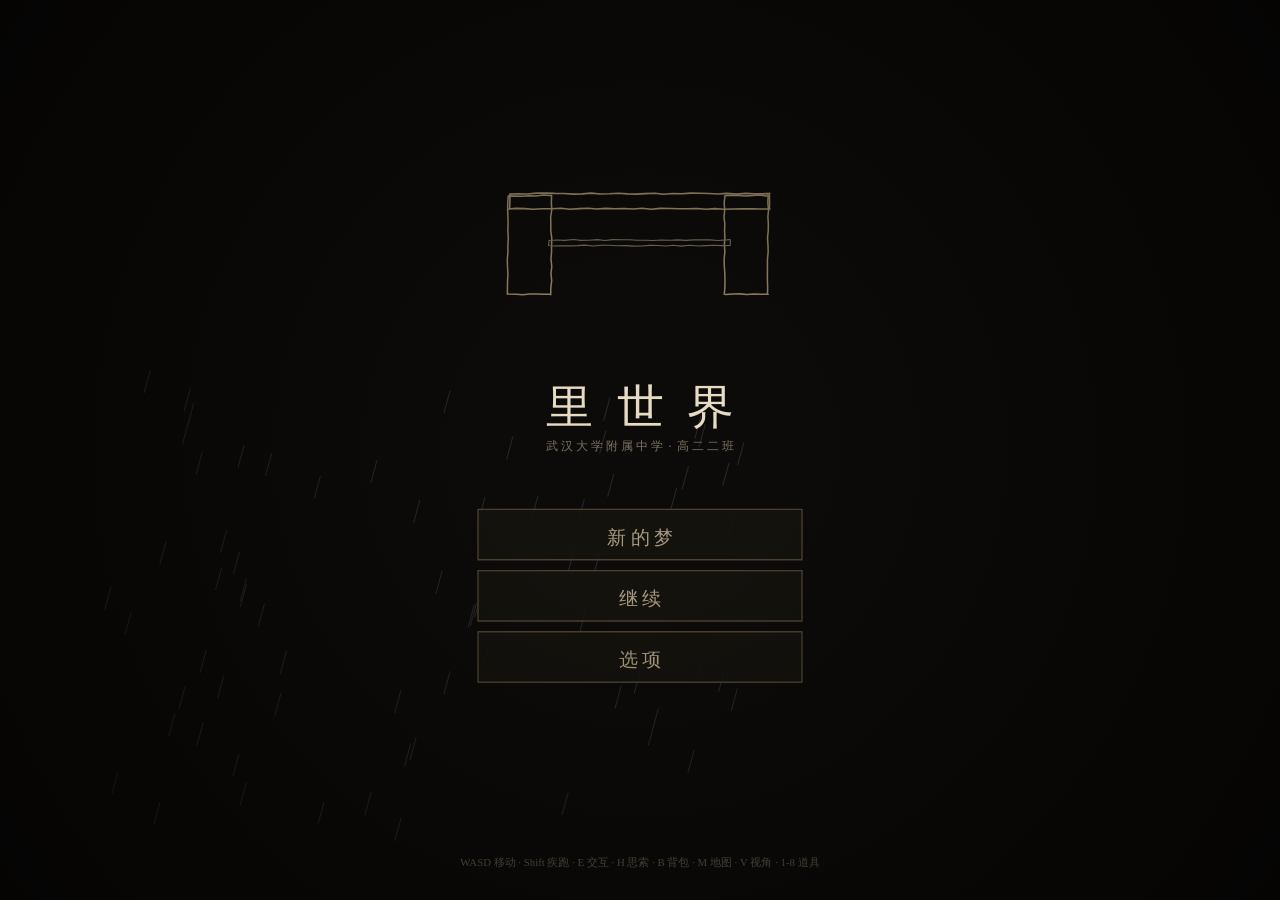
==== index.html @ c1b697ab "Rename 武大附中_里世界_V1.html to index.html" ====
<!DOCTYPE html>
<html lang="zh-CN">
<head>
<meta charset="UTF-8">
<meta name="viewport" content="width=device-width,initial-scale=1,maximum-scale=1,user-scalable=no,viewport-fit=cover">
<title>武大附中 · 里世界</title>
<style>
  *{box-sizing:border-box;margin:0;padding:0}
  html,body{width:100%;height:100%;overflow:hidden;background:#0d0b09;
    font-family:"Kaiti SC","STKaiti","KaiTi","Microsoft YaHei",system-ui,sans-serif;
    -webkit-user-select:none;user-select:none;-webkit-tap-highlight-color:transparent;
    touch-action:none;overscroll-behavior:none;
    --sat:env(safe-area-inset-top,0px);--sab:env(safe-area-inset-bottom,0px);
    --sal:env(safe-area-inset-left,0px);--sar:env(safe-area-inset-right,0px)}
  #wrap{position:fixed;inset:0}
  #cv{display:block;width:100%;height:100%;touch-action:none}
  #hud{position:fixed;inset:0;pointer-events:none;font-size:13px;letter-spacing:.5px;opacity:0;transition:opacity .6s;
    padding:var(--sat) var(--sar) var(--sab) var(--sal)}
  #hud.on{opacity:1}
  #top{position:absolute;top:0;left:0;right:0;padding:calc(8px + var(--sat)) calc(14px + var(--sar)) 8px calc(14px + var(--sal));display:flex;align-items:center;gap:12px}
  #sanbox{flex:0 0 132px;height:9px;border:1.5px solid #4a4038;border-radius:5px;position:relative;background:#1a1712;overflow:hidden}
  #sanbar{position:absolute;inset:0;width:100%;background:#b4483c;transform-origin:left center;transition:transform .25s linear}
  #clock{font-size:19px;color:#e8ddc8;text-shadow:0 1px 2px #000;font-variant-numeric:tabular-nums;letter-spacing:1px}
  #sched{margin-left:auto;color:#a1937f;font-size:12.5px;transition:color .3s}
  #sched.warn{color:#e0705a}
  #locname{position:absolute;top:44px;left:14px;color:#8e8272;font-size:12px}
  .btn{pointer-events:auto;cursor:pointer;background:#1c1815;color:#e8ddc8;
    border:1.5px solid #524639;border-radius:3px;padding:9px 16px;font-family:inherit;font-size:14px;
    letter-spacing:1px;transition:background .12s}
  .btn:hover{background:#2a241d}
  #bagbtn{position:absolute;left:calc(14px + var(--sal));bottom:calc(14px + var(--sab))}
  #actbtn{position:absolute;right:calc(14px + var(--sar));bottom:calc(96px + var(--sab));display:none;
    width:76px;height:76px;border-radius:50%;font-size:15px;letter-spacing:2px;padding:0}
  body.touch #actbtn{display:block}
  body.touch .btn{padding:12px 18px;font-size:15px}
  body.touch #bagbtn{bottom:calc(14px + var(--sab))}
  @media (max-width:820px){
    #devp{width:100%;border-right:none}
    #title .btn{width:74vw;max-width:320px}
    #sub{font-size:15px;bottom:calc(118px + var(--sab));max-width:88vw}
    #dlg{max-width:80vw}
    #dlgb{font-size:14px}
    #choices{right:calc(14px + var(--sar));bottom:calc(126px + var(--sab))}
    #choices .btn{min-width:130px}
  }
  #choices{position:absolute;right:calc(14px + var(--sar));bottom:calc(14px + var(--sab));display:flex;flex-direction:column;gap:7px;align-items:flex-end}
  #choices .btn{min-width:150px;text-align:left}
  #choices .btn .k{color:#8e8272;margin-right:7px;font-size:12px}
  #prompt{position:absolute;left:50%;bottom:66px;transform:translateX(-50%);
    color:#f0e4c8;background:rgba(20,17,13,.82);border:1.5px solid #524639;border-radius:3px;
    padding:6px 14px;font-size:13.5px;display:none}
  #inv{position:fixed;inset:0;background:rgba(8,7,5,.9);display:flex;align-items:center;justify-content:center;
    pointer-events:none;opacity:0;transition:opacity .24s ease}
  #inv.open{opacity:1;pointer-events:auto}
  #invbox{background:#171410;border:2px solid #524639;border-radius:4px;padding:18px 20px;max-width:540px;width:90%}
  #invbox h2{font-size:16px;color:#c9b489;font-weight:400;letter-spacing:3px;margin-bottom:14px}
  #grid{display:grid;grid-template-columns:repeat(4,1fr);gap:9px}
  .slot{height:78px;border:1.5px dashed #3d352c;border-radius:3px;display:flex;flex-direction:column;
    align-items:center;justify-content:center;gap:3px;color:#6d6355;font-size:11.5px;text-align:center;padding:4px;line-height:1.2}
  .slot.has{border-style:solid;border-color:#8a7a52;color:#e0d3b4;background:#221d16}
  .slot svg{width:32px;height:32px;fill:none;stroke:currentColor;stroke-width:1.7;stroke-linecap:round;stroke-linejoin:round}
  .slot.has svg{color:#d8c48e}
  #invbox .foot{margin-top:14px;color:#6d6355;font-size:12px;text-align:right}
  #toast{position:absolute;left:50%;top:84px;transform:translateX(-50%) translateY(-6px);color:#e8ddc8;
    background:rgba(20,17,13,.85);border-left:3px solid #8a7a52;padding:7px 14px;font-size:13.5px;
    opacity:0;transition:opacity .32s,transform .32s;max-width:70%;text-align:center}
  #toast.show{opacity:1;transform:translateX(-50%) translateY(0)}
  #vign{position:absolute;inset:0;pointer-events:none;opacity:0;transition:opacity .5s;
    background:radial-gradient(ellipse at center,rgba(0,0,0,0) 42%,rgba(90,10,10,.6) 100%)}
  #title{position:fixed;inset:0;display:flex;flex-direction:column;align-items:center;justify-content:center;
  'b':'bed','t':'table','k':'counter','f':'cabinet','l':'lab','w':'basin','v':'rack' };
  #title{position:fixed;inset:0;display:flex;flex-direction:column;align-items:center;justify-content:center;
    gap:9px;opacity:0;pointer-events:none;transition:opacity .7s ease}
  #title{display:none !important;visibility:hidden !important}
  #title.on{opacity:1;pointer-events:auto}
  #title .btn{width:260px;text-align:center;padding:13px 0;font-size:17px;letter-spacing:7px;
    background:none;border:none;color:#9d9179;transition:color .2s ease,letter-spacing .25s ease}
  #title .btn:hover{background:none;border:none;color:#f6ead0;letter-spacing:11px;text-shadow:0 0 18px rgba(220,200,150,.35)}
  #title .thint{position:absolute;bottom:26px;font-size:12px;color:#5f5748;letter-spacing:2px}
  #title .ver{position:absolute;top:18px;left:22px;font-size:11px;color:#4a443a;letter-spacing:2px}
  #pro{position:fixed;inset:0;display:flex;align-items:center;justify-content:center;
    opacity:0;pointer-events:none;transition:opacity .8s ease}
  #pro.on{opacity:1;pointer-events:auto}
  #protext{max-width:680px;padding:0 44px;font-size:22px;line-height:2.15;color:#ded4bc;
    letter-spacing:2px;text-align:center;text-shadow:0 2px 10px #000}
  #prohint{position:absolute;bottom:40px;font-size:12px;color:#6a6252;letter-spacing:3px}
  /* ---------- 开发者模式 ---------- */
  #devp{position:fixed;left:0;top:0;bottom:0;width:392px;background:rgba(10,9,7,.96);
    border-right:1.5px solid #524639;padding:12px 14px 40px;overflow-y:auto;z-index:50;
    transform:translateX(-100%);transition:transform .22s ease;font-size:12px;color:#c8bda4;pointer-events:auto}
  #devp.on{transform:translateX(0)}
  #devp h3{font-size:12px;font-weight:400;color:#8fd8cf;letter-spacing:2px;margin:14px 0 7px;
    border-left:2px solid #3fd0c9;padding-left:7px}
  #devp h3:first-child{margin-top:2px}
  #devp .grid2{display:grid;grid-template-columns:1fr 1fr;gap:5px}
  #devp button{font-family:inherit;font-size:11.5px;color:#d6cbb2;background:#1a1712;border:1px solid #3d352c;
    border-radius:2px;padding:6px 8px;cursor:pointer;text-align:left;white-space:nowrap;overflow:hidden;text-overflow:ellipsis}
  #devp button:hover{background:#2a241d;border-color:#8a7a52}
  #devp button.hot{border-color:#e0705a;color:#f0c4b8}
  #devp .row{display:flex;align-items:center;gap:8px;margin:5px 0}
  #devp .row label{flex:0 0 52px;color:#8c8272}
  #devp input[type=range]{flex:1;accent-color:#3fd0c9}
  #devp .val{flex:0 0 46px;text-align:right;color:#e0d3b4;font-variant-numeric:tabular-nums}
  #devtag{position:fixed;left:calc(8px + var(--sal));top:calc(8px + var(--sat));z-index:60;font-size:11px;color:#5d5449;pointer-events:none}
  #devtag.on{color:#e0705a}
  #devpv{position:fixed;left:50%;bottom:16px;transform:translateX(-50%);z-index:55;pointer-events:none;
    font-size:15px;color:#f0e4c8;background:rgba(20,17,13,.86);border:1.5px solid #8a7a52;border-radius:3px;
    padding:7px 18px;letter-spacing:2px;opacity:0;transition:opacity .2s}
  #devpv.on{opacity:1}
  #end{display:none !important;position:fixed;inset:0;background:#000;display:flex;flex-direction:column;align-items:center;
    justify-content:center;gap:26px;opacity:0;pointer-events:none;transition:opacity 1.6s ease;z-index:46;padding:0 24px}
  #end.on{opacity:1;pointer-events:auto}
  #end h1{font-size:32px;font-weight:400;letter-spacing:12px;color:#e8dcc0;text-indent:12px;
    font-family:"Kaiti SC","STKaiti","KaiTi",serif}
  #end ul{list-style:none;text-align:center;color:#9d9179;font-size:15px;line-height:2.2;letter-spacing:2px;
    font-family:"Kaiti SC",serif}
  #end .btn{width:220px;text-align:center;padding:12px 0;margin-top:10px}
  #pause{position:fixed;inset:0;background:rgba(4,4,3,.94);display:flex;flex-direction:column;
    align-items:center;justify-content:center;gap:10px;opacity:0;pointer-events:none;
    transition:opacity .22s ease;z-index:48;padding:20px}
  #pause.on{opacity:1;pointer-events:auto}
  #pause .ph{font-size:13px;color:#6a6252;letter-spacing:6px;margin-bottom:18px}
  #pause .btn{width:250px;text-align:center;padding:12px 0;font-size:15px;letter-spacing:4px}
  #pset{display:none;flex-direction:column;gap:12px;margin-top:12px;width:300px}
  #pset.on{display:flex}
  #pset .row{display:flex;align-items:center;gap:10px;font-size:13px;color:#a99b80}
  #pset .row label{flex:0 0 84px}
  #pset input[type=range]{flex:1;accent-color:#3fd0c9}
  #pset input[type=checkbox]{width:16px;height:16px;accent-color:#3fd0c9}
  #pset .row span{flex:0 0 40px;text-align:right;color:#ded2b6;font-variant-numeric:tabular-nums}
  #pmsg{font-size:12px;color:#8fbf8f;height:16px;letter-spacing:2px}
  #dead{position:fixed;inset:0;background:#000;z-index:70;display:flex;flex-direction:column;align-items:center;
    justify-content:center;gap:38px;opacity:0;pointer-events:none;transition:opacity 1.2s ease}
  #dead.on{opacity:1;pointer-events:auto}
  #dead .t{font-size:34px;letter-spacing:10px;color:#ded6c4;font-family:"Kaiti SC","STKaiti","KaiTi",serif;
    text-indent:10px}
  #dead .btn{width:200px;text-align:center;padding:12px 0;font-size:15px;letter-spacing:4px;
  opacity:0;transition:opacity .8s ease .9s}
#dead.on .btn{opacity:1}
#dead .cause{margin-top:18px;font-size:15px;letter-spacing:2px;color:#8d8574;
  max-width:62vw;text-align:center;line-height:1.7;opacity:0;transition:opacity 1s ease .5s}
#dead.on .cause{opacity:1}
#dead .t{opacity:0;transition:opacity 1.1s ease .15s}
#dead.on .t{opacity:1}
  /* ---------- 主角对话框 ---------- */
  #proskip{position:absolute;right:26px;bottom:26px;z-index:5;background:none;border:1px solid #4a4132;
  border-radius:3px;color:#8d8574;font-family:inherit;font-size:13px;letter-spacing:3px;
  padding:9px 20px;cursor:pointer;pointer-events:auto;transition:color .2s,border-color .2s}
#proskip:hover{color:#f0e4c8;border-color:#8d8574}
#fade{position:fixed;inset:0;background:#000;opacity:0;pointer-events:none;z-index:80;transition:opacity .7s ease}
#fade.on{opacity:1;pointer-events:auto}
#dlg{position:fixed;left:0;top:0;z-index:40;pointer-events:none;opacity:0;transition:opacity .16s;
    max-width:min(46vw,520px)}
  #dlg.on{opacity:1}
  #dlgb{position:relative;background:rgba(236,230,214,.96);color:#241f18;border:2px solid #3a332a;
    border-radius:4px;padding:10px 14px;font-size:14.5px;line-height:1.62;letter-spacing:.6px;
    box-shadow:1.5px 2px 0 rgba(0,0,0,.45);font-family:"Kaiti SC","STKaiti","KaiTi",serif}
  #dlgb:after{content:'';position:absolute;left:26px;top:-11px;width:0;height:0;
    border:9px solid transparent;border-bottom-color:#3a332a}
  #dlgb:before{content:'';position:absolute;left:27.5px;top:-7.5px;width:0;height:0;
    border:7.5px solid transparent;border-bottom-color:rgba(236,230,214,.96);z-index:1}
  #dlg.who{color:#8a2b22}
  #dlgc{position:fixed;left:50%;transform:translateX(-50%);bottom:calc(168px + var(--sab));z-index:41;
    display:flex;flex-direction:column;gap:6px;align-items:stretch;pointer-events:auto;
    opacity:0;transition:opacity .18s}
  #dlgc:not(:empty){opacity:1}
  #dlgc button{min-width:280px}
  #dlgc button{font-family:"Kaiti SC",serif;font-size:15px;text-align:center;cursor:pointer;letter-spacing:1px;
    background:rgba(14,12,10,.86);color:#ded2b6;border:1px solid rgba(140,126,96,.55);border-radius:2px;padding:9px 16px;
    text-shadow:0 1px 6px #000;transition:color .15s,border-color .15s,background .15s}
  #dlgc button:hover{color:#fff3d6;border-color:#c9b489;background:rgba(40,34,26,.92)}
  #dlgc button:hover{background:rgba(58,48,36,.96);border-color:#c9b489}
  #dlgc button i{color:#8e8272;font-style:normal;margin-right:7px;font-size:12px}
  /* ---------- 底部内心字幕 ---------- */
  #sub{position:fixed;left:50%;bottom:104px;transform:translateX(-50%) translateY(7px);z-index:39;
    pointer-events:none;opacity:0;transition:opacity .5s ease,transform .5s ease;max-width:74vw;
    text-align:center;font-size:16.5px;line-height:1.7;letter-spacing:1.2px;color:#e2d8c0;
    text-shadow:0 2px 8px #000,0 0 22px rgba(0,0,0,.95);font-family:"Kaiti SC","STKaiti","KaiTi",serif}
  #sub.on{opacity:1;transform:translateX(-50%) translateY(0)}
  #sub .em{color:#e0705a}
</style>
</head>
<body>
<div id="wrap"><canvas id="cv"></canvas></div>

<div id="hud">
  <div id="vign"></div>
  <div id="top">
    <div id="sanbox"><div id="sanbar"></div></div>
    <div id="clock">7:20</div>
    <div id="sched">早读 · 教室</div>
  </div>
  <div id="locname">武大附中</div>
  <div id="toast"></div>
  <div id="dev">v1.0</div>
  <button class="btn" id="bagbtn">背包</button>
  <div id="prompt"></div>
  <div id="choices"></div>
</div>

<!-- 手机端互动 / 疾跑按钮：body.touch 时才显示，用绝对定位钉在右下 -->
<div id="actbtn">互 动</div>

<div id="inv"><div id="invbox">
  <h2>背 包</h2>
  <div id="grid"></div>
  <div class="foot" id="bagfoot">按 1–8 或点格子使用 · B / Esc 关闭</div>
</div></div>

<div id="title">
  <div class="ver">正式版 v1.0</div>
  <button class="btn" id="btnNew">新 的 梦</button>
  <button class="btn" id="btnLoad">继 续</button>
  <button class="btn" id="btnSet">选 项</button>
  <div class="thint">W A S D 移动 · Shift 疾跑 · E 交互 · B 背包</div>
</div>

<div id="pro"><div id="protext"></div><div id="prohint">点击 / 空格 继续</div><button id="proskip">跳 过</button></div>

<div id="devp"></div>
<div id="devtag"></div>
<div id="devpv"></div>
<div id="dlg"><div id="dlgb"></div><div id="dlgc"></div></div>
<div id="sub"></div>
<div id="fade"></div>
<div id="dead"><div class="t">你死了。</div><div class="cause" id="deadcause"></div><button class="btn" id="deadbtn">返回主菜单</button></div>
<div id="end"><h1 id="endt"></h1><ul id="endl"></ul><button class="btn" id="endbtn">返回主菜单</button></div>
<div id="pause">
  <div class="ph">暂 停</div>
  <button class="btn" id="pbResume">继 续 游 戏</button>
  <button class="btn" id="pbSave">保 存 进 度</button>
  <button class="btn" id="pbLoad">读 取 进 度</button>
  <button class="btn" id="pbSet">设 置</button>
  <button class="btn" id="pbMenu">返 回 主 菜 单</button>
  <div id="pset">
    <div class="row"><label>主音量</label><input type="range" id="stVol" min="0" max="100" value="50"><span id="stVolv">50</span></div>
    <div class="row"><label>屏幕震动</label><input type="checkbox" id="stShake" checked></div>
    <div class="row"><label>线条沸腾</label><input type="checkbox" id="stBoil" checked></div>
    <div class="row"><label>画质</label><input type="range" id="stQ" min="0" max="2" value="2"><span id="stQv">高</span></div>
    <div class="row"><label>字幕停留</label><input type="range" id="stSub" min="1" max="8" value="4"><span id="stSubv">4s</span></div>
  </div>
  <div id="pmsg"></div>
</div>

<script>
(function(){
"use strict";

/* ============================ 常量 ============================ */
var STEP=1/60, DTMAX=1/15, TAU=Math.PI*2, DEG=Math.PI/180, BAG_MAX=8;
var SC=2.0;
var SPD_WALK=21, SPD_RUN=36.4, STAM_MAX=100, STAM_DRAIN=17, STAM_REGEN=11;
var FOV=90*DEG, FOV_FEATHER=6*DEG;      // 视野 ±90°，再各羽化 6°
var TCOLS=60, TROWS=26, TTILE=9;   // 走廊加宽到 9 行（81 单位），不再挤
var RATE_CLASS=80;    // 上课
var RATE_BREAK=12;    // 课间   —— 三次课间合计 ≈ 5 真实分钟
var RATE_MEAL =14;    // 午饭 / 午休 / 晚饭 —— 合计 ≈ 15 真实分钟
var RATE_NIGHT=17;    // 晚自习 / 熄灯后 —— 合计 ≈ 20 真实分钟
var RATE_FREE =37;    // 课外活动
var RATE_ASSEM=30;    // 课间操
var DIM_T='rgba(44,41,38,0.17)', DIM_B='rgba(26,26,26,0.20)';

function clamp(v,a,b){ return v<a?a:(v>b?b:v); }
function hash2(x,y,s){ var h=(x*374761393+y*668265263+s*2147483647)|0; h=(h^(h>>13))*1274126177|0; return ((h^(h>>16))>>>0)/4294967296; }
function aabb(cx,cy,r,b){ var nx=cx<b.x?b.x:(cx>b.x+b.w?b.x+b.w:cx), ny=cy<b.y?b.y:(cy>b.y+b.h?b.y+b.h:cy); var dx=cx-nx,dy=cy-ny; return dx*dx+dy*dy<r*r; }
function pointInPoly(x,y,P){ var c=false; for(var i=0,j=P.length-1;i<P.length;j=i++){ var xi=P[i][0],yi=P[i][1],xj=P[j][0],yj=P[j][1]; if(((yi>y)!==(yj>y))&&(x<(xj-xi)*(y-yi)/(yj-yi)+xi)) c=!c; } return c; }
function angLerp(a,b,t){ var d=((b-a+Math.PI)%TAU+TAU)%TAU-Math.PI; return a+d*t; }
function smooth(t){ return t*t*(3-2*t); }

/* ============================ 手绘线条 ============================ */
var VARS=4, BOIL=7, EMPTY=[];
function rectPts(x,y,w,h,step){ var p=[],i; for(i=x;i<x+w;i+=step)p.push([i,y]); p.push([x+w,y]); for(i=y;i<y+h;i+=step)p.push([x+w,i]); p.push([x+w,y+h]); for(i=x+w;i>x;i-=step)p.push([i,y+h]); p.push([x,y+h]); for(i=y+h;i>y;i-=step)p.push([x,i]); p.push([x,y]); return p; }
function ellPts(cx,cy,rx,ry,n){ n=n||30; var p=[],i,a; for(i=0;i<n;i++){a=i/n*TAU;p.push([cx+Math.cos(a)*rx,cy+Math.sin(a)*ry]);} p.push([cx+rx,cy]); return p; }
function bake(pts,amp,seed){ var out=[],k,i,n=pts.length; for(k=0;k<VARS;k++){ var a=new Float32Array(n*2); for(i=0;i<n;i++){ var t=(i===0||i===n-1)?0.3:1; a[i*2]=pts[i][0]+(hash2(i,0,seed+k*131)-0.5)*2*amp*t; a[i*2+1]=pts[i][1]+(hash2(i,1,seed+k*131)-0.5)*2*amp*t; } out.push(a); } return out; }
var boil=0;
function pathOf(ctx,v,bi){ var a=v[bi===undefined?boil:bi], n=a.length;
  ctx.beginPath(); ctx.moveTo(a[0],a[1]); for(var i=2;i<n;i+=2) ctx.lineTo(a[i],a[i+1]); }
function strokeV(ctx,v,st,bi){ pathOf(ctx,v,bi); if(st.f){ctx.fillStyle=st.f;ctx.fill();}
  if(st.c){ ctx.strokeStyle=st.c; ctx.lineWidth=st.w||1.6; if(st.dash)ctx.setLineDash(st.dash); ctx.stroke(); ctx.setLineDash(EMPTY); } }
function drawShape(ctx,sh){ strokeV(ctx,sh.v,sh.s); }

/* ============================ 音效 ============================ */
var AU={ ok:false, ctx:null, master:null, noise:null, rainSrc:null, rainGain:null, tried:false };
function auInit(){
  if (AU.ctx||AU.tried) return; AU.tried=true;
  var AC=window.AudioContext||window.webkitAudioContext; if(!AC) return;
  try{ AU.ctx=new AC(); var ctx=AU.ctx;
    var master=ctx.createGain(); if(!master||!master.gain||!master.connect) throw new Error('x');
    master.gain.value=0.5; master.connect(ctx.destination); AU.master=master;
    var n=Math.floor(ctx.sampleRate*2), buf=ctx.createBuffer(1,n,ctx.sampleRate);
    if(!buf||!buf.getChannelData) throw new Error('x');
    var d=buf.getChannelData(0); for(var i=0;i<n;i++) d[i]=Math.random()*2-1;
    AU.noise=buf;
    var s=ctx.createBufferSource(); s.buffer=buf; s.loop=true;
    var f=ctx.createBiquadFilter(); f.type='lowpass'; f.frequency.value=260; f.Q.value=0.6;
    var g=ctx.createGain(); g.gain.value=0.05;
    s.connect(f); f.connect(g); g.connect(master); s.start();
    AU.ok=true;
  }catch(e){ AU.ok=false; AU.ctx=null; }
}
function auResume(){ if(AU.ctx&&AU.ctx.state==='suspended') AU.ctx.resume(); }
function auN(dur,f0,f1,q,gain,type){ if(!AU.ok) return;
  try{ var ctx=AU.ctx,t=ctx.currentTime;
    var s=ctx.createBufferSource(); s.buffer=AU.noise; s.loop=true;
    var flt=ctx.createBiquadFilter(); flt.type=type||'bandpass';
    flt.frequency.setValueAtTime(f0,t); flt.frequency.exponentialRampToValueAtTime(Math.max(28,f1),t+dur); flt.Q.value=q||1;
    var g=ctx.createGain(); g.gain.setValueAtTime(0.0001,t); g.gain.exponentialRampToValueAtTime(gain,t+0.012); g.gain.exponentialRampToValueAtTime(0.0001,t+dur);
    s.connect(flt); flt.connect(g); g.connect(AU.master); s.start(t); s.stop(t+dur+0.05);
  }catch(e){} }
function auT(f0,f1,dur,gain,type){ if(!AU.ok) return;
  try{ var ctx=AU.ctx,t=ctx.currentTime;
    var o=ctx.createOscillator(); o.type=type||'sine';
    o.frequency.setValueAtTime(f0,t); o.frequency.exponentialRampToValueAtTime(Math.max(18,f1),t+dur);
    var g=ctx.createGain(); g.gain.setValueAtTime(0.0001,t); g.gain.exponentialRampToValueAtTime(gain,t+0.015); g.gain.exponentialRampToValueAtTime(0.0001,t+dur);
    o.connect(g); g.connect(AU.master); o.start(t); o.stop(t+dur+0.05);
  }catch(e){} }
var SFX={
  step:function(ind){ if(ind) auN(0.055,1500,520,1.7,0.055); else auN(0.07,520,170,1.2,0.075); },
  door:function(){ auN(0.34,900,130,0.9,0.10); auT(95,58,0.30,0.055); },
  stair:function(){ auN(0.06,900,300,1.5,0.07); setTimeout(function(){ auN(0.06,760,240,1.5,0.06); },110); },
  ui:function(){ auT(880,660,0.07,0.045,'square'); },
  trans:function(){ auN(0.42,180,2600,0.7,0.075,'lowpass'); },
  blink:function(){ auT(130,38,0.85,0.13); auN(0.85,320,55,0.6,0.05,'lowpass'); },
  bell:function(){ auT(524,520,1.5,0.085); auT(1048,1040,1.0,0.032); },
  heart:function(){ auT(58,38,0.17,0.10); },
  crack:function(){ auN(0.9,260,60,0.7,0.13,'lowpass'); auT(70,28,1.1,0.10); },
  slam:function(){ auN(0.22,1200,120,0.8,0.20,'lowpass'); auT(120,42,0.45,0.16); },
  sleep:function(){ auT(180,28,2.6,0.10); auN(2.6,420,60,0.5,0.05,'lowpass'); },
  rainOn:function(){ if(!AU.ok||AU.rainSrc) return;
    try{ var ctx=AU.ctx; var s=ctx.createBufferSource(); s.buffer=AU.noise; s.loop=true;
      var f=ctx.createBiquadFilter(); f.type='bandpass'; f.frequency.value=2600; f.Q.value=0.35;
      var g=ctx.createGain(); g.gain.value=0.0001; g.gain.exponentialRampToValueAtTime(0.16,ctx.currentTime+1.2);
      s.connect(f); f.connect(g); g.connect(AU.master); s.start(); AU.rainSrc=s; AU.rainGain=g; }catch(e){} },
  rainOff:function(){ if(!AU.rainSrc) return;
    try{ var g=AU.rainGain,s=AU.rainSrc,c=AU.ctx;
      g.gain.cancelScheduledValues(c.currentTime); g.gain.setValueAtTime(g.gain.value,c.currentTime);
      g.gain.exponentialRampToValueAtTime(0.0001,c.currentTime+1.6); s.stop(c.currentTime+1.8); }catch(e){}
    AU.rainSrc=null; AU.rainGain=null; }
};

/* ============================ 过渡 ============================ */
var TR={ on:false, p:0, dur:0.4, kind:'fade', fired:false, cb:null };
function go(kind,dur,cb,quiet){ if(TR.on) return; TR.on=true; TR.p=0; TR.dur=dur; TR.kind=kind; TR.cb=cb; TR.fired=false; if(!quiet) SFX.trans(); }
function trUpdate(dt){ if(!TR.on) return; TR.p+=dt/TR.dur; if(!TR.fired&&TR.p>=0.5){ TR.fired=true; if(TR.cb) TR.cb(); } if(TR.p>=1){ TR.on=false; TR.p=0; } }
function trDraw(){
  if (!TR.on) return;
  var a=smooth(clamp(TR.p<0.5?TR.p*2:(1-TR.p)*2,0,1));
  var ctx=C; ctx.setTransform(1,0,0,1,0,0); ctx.fillStyle='#000';
  if (TR.kind==='blink'){ var hh=MH*a/2; ctx.fillRect(0,0,MW,hh); ctx.fillRect(0,MH-hh,MW,hh+1); }
  else if (TR.kind==='stair'){ ctx.fillRect(0,0,MW,MH*a); }
  else { ctx.globalAlpha=a; ctx.fillRect(0,0,MW,MH); ctx.globalAlpha=1; }
}

/* ============================ 调色 ============================ */
var ACC='#c8342a';
var PAL={
  t:{ sky:'#efe9db', out:'#e2dbc9', noncamp:'#c9c2b2', road:'#d3cbb8', roadLine:'#bdb49d',
      field:'#a8cd93', fieldInk:'#6f9a5c', court:'#8fc287', track:'#c2a98d', trackInk:'#a2866a',
      garden:'#9ecb8c', bldg:'#efd9c9', bldgInk:'#6b4f42', dorm:'#ece7d6', dormInk:'#6b6350',
      aux:'#ded7c4', auxInk:'#6a6355', canopy:'#d8d2be', canopyInk:'#6a6355',
      ink:'#3d332a', ink2:'#8a7c69', tree:'#82b96b', treeInk:'#4a7540',
      toilet:'#e3eaee', toiletInk:'#5c6a72', board:'#2f4038', glass:'#bcd8e4',
      desk:'#d9c9a8', deskInk:'#8a7856', floor:'#ded6c2',
      skin:'#f0d6c0', cloth:'#3b4a6b', hair:'#26201c', pack:'#8a4a3a' },
  bw:{ sky:'#141414', out:'#262626', noncamp:'#1c1c1c', road:'#2e2e2e', roadLine:'#404040',
      field:'#353535', fieldInk:'#585858', court:'#303030', track:'#3b3b3b', trackInk:'#585858',
      garden:'#323232', bldg:'#2c2c2c', bldgInk:'#9c9c9c', dorm:'#2a2a2a', dormInk:'#909090',
      aux:'#282828', auxInk:'#8c8c8c', canopy:'#262626', canopyInk:'#7c7c7c',
      ink:'#dadada', ink2:'#6c6c6c', tree:'#313131', treeInk:'#7a7a7a',
      toilet:'#3a3a3a', toiletInk:'#909090', board:'#0d0d0d', glass:'#4a4a4a',
      desk:'#3e3e3e', deskInk:'#9a9a9a', floor:'#2a2a2a',
      skin:'#cacaca', cloth:'#4c4c4c', hair:'#1c1c1c', pack:'#5c5c5c' }
};
var BW=true;
function P(k){ return BW ? PAL.bw[k] : PAL.t[k]; }

/* ============================ 物品 ============================ */
var ITEMS={
  card:{ n:'学生证', svg:'<svg viewBox="0 0 32 32"><rect x="4" y="8" width="24" height="16" rx="2"/><circle cx="11" cy="16" r="3"/><path d="M16.5 13.5h9M16.5 17h9M16.5 20.5h6"/></svg>' },
  phone:{ n:'手机', svg:'<svg viewBox="0 0 32 32"><rect x="10" y="4" width="12" height="24" rx="2.5"/><path d="M14 24.5h4"/></svg>' },
  chalk:{ n:'粉笔', svg:'<svg viewBox="0 0 32 32"><path d="M8.5 21.5l13-13 4 4-13 13z"/><path d="M8.5 21.5l-2.5 5 5.5-2"/><path d="M19 11l4 4"/></svg>' },
  map:{ n:'平面图', svg:'<svg viewBox="0 0 32 32"><path d="M4 8.5l8-3 8 3 8-3v18l-8 3-8-3-8 3z"/><path d="M12 5.5v18M20 8.5v18"/></svg>' },
  key:{ n:'钥匙', svg:'<svg viewBox="0 0 32 32"><circle cx="11" cy="11" r="5"/><path d="M14.5 14.5L24 24M20.5 20.5l2.5-2.5M23.5 23.5l2.5-2.5"/></svg>' },
  torch:{ n:'手电筒', svg:'<svg viewBox="0 0 32 32"><rect x="12" y="5" width="8" height="9" rx="1.5"/><path d="M14 14v13h4V14z"/><path d="M9.5 3.5h13"/></svg>' },
  brolly:{ n:'雨伞', svg:'<svg viewBox="0 0 32 32"><path d="M4 16a12 12 0 0124 0z"/><path d="M16 16v9a3 3 0 006 0"/><path d="M16 16V5"/></svg>' },
  coat:{ n:'校服外套', svg:'<svg viewBox="0 0 32 32"><path d="M11 6l5 3.5L21 6l5 5-3 3v12H9V14L6 11z"/><path d="M16 9.5V26"/></svg>' },
  pill:{ n:'药片', svg:'<svg viewBox="0 0 32 32"><g transform="rotate(-30 16 16)"><rect x="6" y="11.5" width="20" height="9" rx="4.5"/><path d="M16 11.5v9"/></g></svg>' },
  coin:{ n:'硬币', svg:'<svg viewBox="0 0 32 32"><circle cx="16" cy="16" r="10"/><path d="M16 10.5v11M12.5 13.5h7M12.5 18.5h7"/></svg>' },
  usb:{ n:'U盘', svg:'<svg viewBox="0 0 32 32"><rect x="11" y="5" width="10" height="8" rx="1"/><path d="M13 13h6v12a3 3 0 01-6 0z"/><path d="M13.5 8.5h1.5M16.5 8.5h1.5"/></svg>' },
  watch:{ n:'手表', svg:'<svg viewBox="0 0 32 32"><rect x="10" y="5" width="12" height="6" rx="1"/><rect x="10" y="21" width="12" height="6" rx="1"/><circle cx="16" cy="16" r="8"/><path d="M16 11v5l3.5 2"/></svg>' },
  memo:{ n:'纸条', svg:'<svg viewBox="0 0 32 32"><path d="M8 5h16v22H8z"/><path d="M11.5 11h9M11.5 15h9M11.5 19h5"/></svg>' }
};

/* ---------- 闪回：表世界只能被"想起来"，不能走过去 ---------- */
var FLASH={ t:0, dur:0, cool:0 };
var FLASHBLOOM={ t:0 };
function flashBack(dur){
  FLASHBLOOM.t=0.45;
  if (FLASH.t>0) { FLASH.t=Math.max(FLASH.t,dur); return; }
  if (FLASH.cool>0) return;
  FLASH.t=dur; FLASH.dur=dur; FLASH.cool=2.2;
  BW=false; buildOutdoor(); for(var q in INTERIORS) INTERIORS[q].baked=false;
  if (S.room && INTERIORS[S.room]) buildInterior(S.room);
  dropCache(); SFX.blink();
}
/* 任何"离开游戏画面"的动作都要把闪回收干净 */
function flashForceEnd(){ if (FLASH.t>0) flashEnd(); }
function flashEnd(){
  FLASH.t=0; BW=true;
  buildOutdoor(); for(var q in INTERIORS) INTERIORS[q].baked=false;
  if (S.room && INTERIORS[S.room]) buildInterior(S.room);
  dropCache();
}
function flashUpdate(dt){
  if (FLASH.cool>0) FLASH.cool-=dt;
  if (FLASH.t>0){ FLASH.t-=dt; if (FLASH.t<=0) flashEnd(); return; }
  /* SAN 低的时候偶尔"看见"表世界。原来 30%/秒 太密，像在闪屏；
     现在 6%/秒（平均十几秒一次），而且每次都配一声轻响 + 一层白光，看得出是有意为之。 */
  if (S.san<20 && S.screen==='play' && !S.dead && !S.death && !PAUSE.on && !MAPV.on
      && Math.random()<dt*0.06){
    flashBack(0.42);
    FLASH.bloom=1;
    try{ SFX.blink(); }catch(e){}
  }
}
/* ============================ 世界数据 ============================ */
/* 校园边界。西侧从 y=640 往下退到 x=352，给行政楼／实验楼／钟楼那一边
   留出一条南北贯通的走道 —— 原来西边界直接顶在 x=400，钟楼被楼和边界夹死。 */
var BOUND=[[283,130],[706,130],[706,1250],[352,1250],
           [352,640],[250,640],[250,500],[283,500]];
var RING=[[243,90],[746,90],[746,1290],[360,1290],[360,600],[210,600],[210,460],[243,460]];
var NONCAMP={x:250,y:640,w:102,h:610}   /* 西边界退到 352，剩下这条走道归校园 */, GATE_N, GATE_W, GATE_S;
var OBJ=[
  { id:'field', n:'大操场', x:293,y:213,w:102,h:282, t:'walk', k:'field' },
  { id:'court', n:'篮球场', x:435,y:220,w:130,h:160, t:'walk', k:'court' },
  { id:'track', n:'小跑道', cx:500,cy:827,rx:95,ry:42, t:'walk', k:'track' },
  { id:'bad3',  n:'三个羽毛球场', x:425,y:405,w:183,h:95, t:'walk', k:'court' },
  { id:'bad2',  n:'两个羽毛球场', x:410,y:612,w:170,h:54, t:'walk', k:'court' },
  { id:'garden',n:'花园', x:400,y:1000,w:270,h:78, t:'walk', k:'garden' },
  { id:'garage',n:'地下车库出入口', x:315,y:142,w:150,h:42, t:'solid', k:'aux', noent:true },
  { id:'guard', n:'保安岗', x:552,y:142,w:56,h:40, t:'solid', k:'aux', enter:'guard1' },
  { id:'shed',  n:'电动车棚', x:572,y:210,w:36,h:165, t:'solid', k:'canopy' },
  { id:'gear',  n:'体育器材室', x:302,y:430,w:84,h:58, t:'solid', k:'aux', enter:'gear1' },
  { id:'garw',  n:'地下车库人行口', x:285,y:510,w:62,h:58, t:'solid', k:'aux', enter:'garage1' },
  { id:'trash', n:'垃圾房', x:660,y:1146,w:44,h:40, t:'solid', k:'aux', enter:'trash1' },
  { id:'admin', n:'行政楼', x:400,y:515,w:270,h:90, t:'solid', k:'bldg', enter:'admin1' },
  { id:'lab',   n:'实验楼', x:400,y:670,w:270,h:100, t:'solid', k:'bldg', enter:'lab1' },
  { id:'teach', n:'教学楼', x:452,y:865,w:218,h:120, t:'solid', k:'bldg', enter:'teach1' },
  { id:'bell',  n:'钟楼', x:400,y:878,w:52,h:94, t:'solid', k:'bldg', noent:true },
  { id:'dormN', n:'宿舍', x:452,y:1090,w:200,h:50, t:'solid', k:'dorm', enter:'dorm1' },
  { id:'canteen',n:'食堂', x:548,y:1140,w:104,h:40, t:'solid', k:'dorm', enter:'canteen1' },
  { id:'dormS', n:'宿舍', x:452,y:1180,w:200,h:50, t:'solid', k:'dorm', enter:'dorm2' },
  { id:'c1', n:'连廊①', x:602,y:605,w:60,h:65, t:'elev' },
  { id:'c2', n:'连廊②', x:602,y:770,w:60,h:90, t:'elev' }
];
/* 路边物件：[类型, x, y]（V5 坐标） */
var PROPS=[
  ['lamp',512,180],['lamp',512,300],['lamp',416,560],['lamp',660,560],
  ['lamp',420,830],['lamp',660,1080],['lamp',430,1200],['lamp',620,1420],
  ['lamp',300,880],['lamp',686,900],
  ['bin',540,660],['bin',900,700],['bin',470,1230],['bin',662,1260],
  ['board',300,1160],['board',686,640],
  ['bench',360,1000],['bench',560,1120],['bench',300,760],['bench',660,1000]
];
/* 地上的粉笔字 / 纸条：走过去自动读，不占背包 */
var NOTES=[
  { x:515, y:640, t:'我：地上有一行粉笔字。「第一节，别抬头。」', seen:0 },
  { x:640, y:830, t:'我：谁的鞋印，从实验楼一直踩到教学楼。只有去，没有回。', seen:0 },
  { x:470, y:1050, t:'我：花坛边压着一张纸。「数到十三再睁眼。」', seen:0 },
  { x:330, y:480, t:'我：大操场中间有个圈。是用粉笔画的，边上还留着脚印。', seen:0 },
  { x:560, y:300, t:'我：篮球架下面写着「三次」。不知道是三次什么。', seen:0 },
  { x:490, y:1005, t:'我：台阶上有一片干掉的深色。不像水。', seen:0 },
  { x:500, y:1085, t:'我：墙根有划痕，一排一排的，像有人在数天数。', seen:0 },
  { x:380, y:620, t:'我：这里以前应该有个门。现在是墙。', seen:0 }
];
function roofTick(){
  if (S.room!=='teach6'||RT.dblSeen) return;
  var R=INTERIORS['teach6']; if(!R) return;
  var fx=R.ox+R.w*0.76, fy=R.oy+R.h*0.40;
  var dx=S.x-fx, dy=S.y-fy;
  if (dx*dx+dy*dy < 1600){
    RT.dblSeen=1; S.san-=14; flashBack(1.6);
    os('我：他转过来了。',3.2);
    setTimeout(function(){ os('我：那是我。',3.6); },2200);
    setTimeout(function(){ os('我：他张嘴了，可是没有声音。',4.4); },5200);
  }
}
/* ============================ 探索点与推理 ============================
   在校园里走到某些地方会"注意到"一件事（探索点）。攒够了就能静下来想
   怎么出去。想出来的办法不一定对 —— 有的通向四条真路线，有的直接送命。 */
var HINT={ found:{}, n:0 };
var SPOTS=[
  { id:'guard', x:300, y:152, r:44, t:'我：保安岗的窗户锁着。里面桌上有一串钥匙，还有一块写着车牌号的板子。',
    idea:'key', ideaN:'撬保安岗的窗户，拿那串车钥匙' },
  { id:'gate',  x:514, y:146, r:40, t:'我：闸机要刷卡。我的学生证刷上去，红灯。',
    idea:'white', ideaN:'把闸机的白名单改掉' },
  { id:'data',  x:560, y:560, r:40, t:'我：行政楼三楼那间屋子写着"数据中心"。门禁认白名单。',
    idea:null },
  { id:'comp',  x:560, y:700, r:60, t:'我：实验楼三楼是计算机教室。教师机接的是校内网。',
    idea:null },
  { id:'garage',x:316, y:539, r:40, t:'我：地下车库停着六辆车。有几辆油表还没到底。',
    idea:'car', ideaN:'找一辆牌号对的、还有油的车，直接开出去' },
  { id:'trash', x:700, y:1180, r:46, t:'我：垃圾房的桶底是空的，下面通着墙外。垃圾车每天下午来清。',
    idea:'bin', ideaN:'钻进第三个桶，等垃圾车把我运出去' },
  { id:'wall',  x:690, y:900, r:44, t:'我：东围墙外面就是马路。刚才有人走过去，走路的样子很正常。',
    idea:'beg', ideaN:'朝围墙外面的人喊，让他帮我' },
  { id:'climb', x:344, y:459, r:40, t:'我：体育器材室里有绳梯，还有几根长竹竿。翻墙应该够得着。',
    idea:'climb', ideaN:'用器材室的绳梯翻过东围墙' },
  { id:'stall', x:480, y:900, r:40, t:'我：第三个隔间的地砖是松的。底下是空的，能听见风。',
    idea:'beast', ideaN:'把东西从第三个隔间扔下去，看看下面有什么' },
  { id:'office',x:470, y:600, r:60, t:'我：办公室的书架第二层塞着杂物。有纸条、电池，可能还有别的东西。',
    idea:null },
  { id:'front', x:514, y:158, r:36, t:'我：正门是电动伸缩门。停电的时候它会自己滑开一条缝。',
    idea:'front', ideaN:'等它自己开一条缝，从正门走出去' }
];
var IDEAS={
  key:   { n:'撬保安岗的窗户，拿那串车钥匙', run:function(){
             if (RT.key){ os('我：钥匙已经在我手里了。',3.2); return; }
             RT.key=1; os('我：玻璃比我想的脆。钥匙在我手里了。',4.4);
             os('我：牌号是 '+RT.plate+'。',3.6); } },
  car:   { n:'找一辆牌号对的、还有油的车，直接开出去', run:function(){
             if (!RT.key){ os('我：我没有钥匙。得先弄到一串。',4.2); return; }
             os('我：车在地下车库。得走过去。',4.0); } },
  white: { n:'把闸机的白名单改掉', run:function(){
             if (RT.data){ os('我：名单已经改过了。',3.0); return; }
             if (RT.hacked){ os('我：密钥在手里了，去三楼的机器上改。',4.2); return; }
             os('我：得先弄到白名单密钥。计算机教室那台教师机也许行。',5.0); } },
  bin:   { n:'钻进第三个桶，等垃圾车把我运出去', run:function(){
             var m=S.tsec/60;
             if (m>=1050 && m<=1056){ os('我：就是现在。',2.6); useTrash(); return; }
             os('我：桶还是满的。得等垃圾车来清过之后。',4.4); } },
  front: { n:'等它自己开一条缝，从正门走出去', run:function(){
             kill('你从那条缝里挤了出去。然后你从另一个校门走了进来，衣服上还有雨。'); } },
  climb: { n:'用器材室的绳梯翻过东围墙', run:function(){
             kill('你翻上了墙头。墙外面还有一道墙，再外面还有一道。你一直翻到天亮。'); } },
  beg:   { n:'朝围墙外面的人喊，让他帮我', run:function(){
             os('我：喂 —— ！',2.6);
             setTimeout(function(){ os('我：他停下来了。他转过头。',4.0); },1800);
             setTimeout(function(){ kill('他朝你走过来。他没有绕到校门口 —— 他从墙里直接走了进来。'); },4200); } },
  beast: { n:'把东西从第三个隔间扔下去，看看下面有什么', run:function(){
             if (!RT.dropped){ os('我：我手里得有东西才能扔。',3.6); return; }
             os('我：已经扔过了。下面有东西接住了。',4.0); } }
};
function spotTick(){
  for(var i=0;i<SPOTS.length;i++){
    var sp=SPOTS[i]; if (HINT.found[sp.id]) continue;
    var dx=S.x-sp.x*SC, dy=S.y-sp.y*SC;
    if (dx*dx+dy*dy < (sp.r*SC)*(sp.r*SC)){
      HINT.found[sp.id]=1; HINT.n++;
      SFX.ui();
      os(sp.t, 5.6);
      if (sp.idea) setTimeout(function(id){ return function(){
        if (HINT.found[id]) os('我：……也许可以从这儿想办法。',4.2);
      }; }(sp.id), 5600);
      if (sp.idea && !HINT.ideaSeen){ HINT.ideaSeen={}; }
      if (sp.idea){ HINT.ideaSeen[sp.idea]=1; HINT.ideaN=(HINT.ideaN||0)+1; }
    }
  }
}
function thinkList(){
  var out=[], seen={};
  for(var i=0;i<SPOTS.length;i++){
    var sp=SPOTS[i];
    if (!sp.idea || !HINT.found[sp.id] || seen[sp.idea]) continue;
    seen[sp.idea]=1;
    out.push([sp.idea, IDEAS[sp.idea] ? IDEAS[sp.idea].n : sp.ideaN]);
  }
  return out;
}
function thinkOpen(){
  if (S.screen!=='play'||S.dead||S.death||RT.end||PAUSE.on) return;
  var list=thinkList();
  if (!list.length){
    os('我：现在想不出什么。先在学校里走走，看看有什么能用。',5.0);
    return;
  }
  var labels=[];
  for(var i=0;i<list.length;i++) labels.push((i+1)+'. '+list[i][1]);
  SFX.ui();
  ask('我在想，怎么才能出去。', labels, function(k){
    var id=list[k] && list[k][0];
    if (!id || !IDEAS[id]) return;
    IDEAS[id].run();
  });
}
function noteTick(){
  for(var i=0;i<NOTES.length;i++){
    var n=NOTES[i]; if(n.seen) continue;
    var dx=S.x-n.x*SC, dy=S.y-n.y*SC;
    if (dx*dx+dy*dy < (22*SC)*(22*SC)){ n.seen=1; os(n.t,5.4); SFX.ui(); flashBack(0.9); }
  }
}
var TREES=[275,175, 390,175, 620,196, 270,250, 620,440, 660,500, 280,540, 365,555,
           300,610, 375,620, 590,620, 645,490, 600,1085, 470,1240, 600,1240, 380,505];
function runeShape(cx,cy,r,seed){
  var g=[], outer=[], inner=[], i, a, rr;
  for(i=0;i<26;i++){ a=i/26*TAU; rr=r*(1+(hash2(i,3,seed)-0.5)*2*0.14);
    outer.push([cx+Math.cos(a)*rr, cy+Math.sin(a)*rr*0.94]); }
  outer.push([outer[0][0],outer[0][1]]);
  for(i=0;i<20;i++){ a=i/20*TAU; rr=r*0.64*(1+(hash2(i,4,seed+7)-0.5)*2*0.16);
    inner.push([cx+Math.cos(a)*rr, cy+Math.sin(a)*rr*0.94]); }
  inner.push([inner[0][0],inner[0][1]]);
  g.push({ pts:outer, w:2.4 }); g.push({ pts:inner, w:1.8 });
  for(i=0;i<5;i++){ var a1=i/5*TAU+0.3, a2=a1+2.2;
    g.push({ pts:[[cx+Math.cos(a1)*r*0.64, cy+Math.sin(a1)*r*0.60],
                  [cx+Math.cos((a1+a2)/2)*r*0.28, cy+Math.sin((a1+a2)/2)*r*0.26],
                  [cx+Math.cos(a2)*r*0.64, cy+Math.sin(a2)*r*0.60]], w:1.6 }); }
  g.push({ pts:[[cx-2.6,cy-1],[cx-1.2,cy+7],[cx+1.2,cy+7],[cx+2.6,cy-1]], w:1.5 });
  return g;
}
function stainShape(x,y,w,h,seed){
  var g=[], i, p=[], n=18, back=[];
  for(i=0;i<n;i++){ var t=i/(n-1);
    p.push([x+t*w, y+Math.sin(t*Math.PI)*h*0.5+(hash2(i,2,seed)-0.5)*h*0.5]); }
  for(i=n-1;i>=0;i--) back.push([p[i][0], p[i][1]-h*0.42-Math.abs(hash2(i,4,seed)-0.5)*h*0.35]);
  g.push({ pts:p.concat(back), fill:true, w:1.2 });
  for(i=0;i<5;i++){ var sx=x+w*(0.12+i*0.19), len=h*(0.7+hash2(i,8,seed)*0.9);
    g.push({ pts:[[sx,y+h*0.2],[sx+(hash2(i,3,seed)-0.5)*6, y+h*0.2+len]], w:1.6 }); }
  return g;
}
function markShape(x,y,w,h,seed){
  var p=[], i, a;
  for(i=0;i<14;i++){ a=i/14*TAU;
    p.push([x+w*0.5+Math.cos(a)*w*0.62*(1+(hash2(i,1,seed)-0.5)*0.5),
            y+h*0.5+Math.sin(a)*h*0.34*(1+(hash2(i,2,seed)-0.5)*0.5)]); }
  p.push([p[0][0],p[0][1]]);
  return [ { pts:p, fill:true, w:1.2 },
           { pts:[[x-w*0.4,y+h*0.75],[x+w*1.5,y+h*0.35]], w:1.6 } ];
}
var ACCENTS=[
  { id:'rune', n:'小跑道中央的粉笔阵', col:ACC, glow:1, at:[500,827], rad:41, parts:runeShape(500,827,26,41) },
  { id:'stain', n:'食堂门口渗出来的', col:'#a8281f', at:[452,1152], rad:70, parts:stainShape(452,1152,92,16,77) },
  { id:'mark', n:'北门柱上的红漆', col:ACC, at:[486,118], rad:22, parts:markShape(486,118,12,24,91) }
];

/* ---------- 教学楼网格 ---------- */
var ROOMS=[[5,11],[13,19],[21,27],[29,35],[37,43],[45,51]];   // 6 间，每间 7 格宽（原来 7 间、6 格）
var RNAME=['高三1班','高三2班','高一3班','高二3班','高二1班','高二2班'];
var RDOOR=[8,16,24,32,40,48], SEATC=48, SEATR=6;   // 主角座位在最后一间 = 高二2班
var KEEP={ '#':'wall','S':'stair','O':'out','L':'link','M':'link','T':'podium','d':'desk','P':'seat','B':'toilet','G':'toilet','R':'shelf',
           'b':'bed','t':'table','k':'counter','f':'cabinet','l':'lab','w':'basin','v':'rack','c':'car','D':'data','X':'trash' };
var SOLID={ '#':1 };
/* 网格字符 → 家具类型：漏在这里的字符会被 runMerge 静默忽略（曾经踩过这个坑） */
var MISCMAP={ T:'podium', B:'toilet', G:'toilet', S:'stair', R:'shelf', O:'out', L:'link', M:'link',
              b:'bed', t:'table', k:'counter', f:'cabinet', l:'lab', w:'basin', v:'rack',
              c:'car', D:'data', X:'trash', n:'computer', p:'piano', x:'globe', q:'gear',
              o:'pillar', y:'bay' };
/* 挡路的家具：桌子 t 和打饭窗口 k 不挡，否则食堂后厨会被整排台面封死 */
var SOLIDCH={ b:1, f:1, l:1, v:1, c:1, R:1, X:1, D:1, n:1, p:1, x:1, q:1, o:1 };
function teachGrid(fl){
  var g=[],r,c,s,k,room,off;
  function blank(ch){ var a=[]; for(c=0;c<TCOLS;c++) a.push(ch); return a; }
  g.push(blank('#').join(''));
  for(r=1;r<=14;r++){
    s=blank('.'); s[0]='#'; s[5]='#'; s[54]='#'; s[TCOLS-1]='#';
    for(c=1;c<=4;c++) s[c]='B';
    for(c=55;c<=58;c++) s[c]='G';
    for(k=0;k<ROOMS.length;k++){ room=ROOMS[k]; s[room[0]-1]='#'; s[room[1]+1]='#';
      for(c=room[0];c<=room[1];c++){ off=c-room[0];
        s[c]=(r===1)?((off===Math.floor((room[1]-room[0])/2))?'T':'.'):((off%2===0)?'d':'.'); } }
    g.push(s.join(''));
  }
  var row=g[SEATR].split(''); row[SEATC]='P'; g[SEATR]=row.join('');
  s=blank('#'); for(k=0;k<RDOOR.length;k++) s[RDOOR[k]]='='; s[3]='='; s[57]='='; g.push(s.join(''));
  for(r=16;r<=24;r++){ s=blank('.'); s[0]='#'; s[TCOLS-1]='#'; g.push(s.join('')); }
  for(r=17;r<=23;r++){ var a=g[r].split(''); a[56]='S'; a[57]='S'; a[58]='S'; g[r]=a.join(''); }
  /* 四楼：北墙东端开连廊口（实验楼在正北）。
     第 0 行是北墙，第 20/21 行是南边走廊 —— 原来把口开在南边，方向是反的。 */
  if (fl>=1&&fl<=4){ var al=g[0].split(''); for(var ax=55;ax<=57;ax++) al[ax]='L'; g[0]=al.join(''); }   // 1–4 层都有，3 格宽
  if (fl===1){ s=blank('#'); s[28]='O'; s[29]='O'; s[30]='O'; g.push(s.join('')); } else g.push(blank('#').join(''));
  return g;
}
function genGrid(nRoom,rw,rows,opt){
  opt=opt||{};
  var corr=opt.corr||0;                       // 多出来的走廊行数
  var cols=2+nRoom*rw+(nRoom-1), g=[], r, c, s, k, base=1, H1=rows-7-corr;
  function blank(ch){ var a=[]; for(c=0;c<cols;c++) a.push(ch); return a; }
  g.push(blank('#').join(''));
  for(r=1;r<=H1;r++){
    s=blank('.'); s[0]='#'; s[cols-1]='#';
    for(k=0;k<nRoom;k++){ var c0=base+k*(rw+1), c1=c0+rw-1; s[c0-1]='#'; s[c1+1]='#';
      for(c=c0;c<=c1;c++){ var off=c-c0;
        var edge=(off===0||off===rw-1);
        /* 家具稀疏摆放：靠墙隔一行一个，房间中间只在对角放两件，别糊满 */
        var f1=(opt.furn&&edge&&r>1&&r<H1&&r%2===0);
        var f2=(opt.furn&&off%3===1&&r===Math.floor(H1*0.5));
        s[c]=(r===1&&off===Math.floor(rw/2))?'T'
           :(f1?opt.furn
           :(f2?opt.furn
           :((r>2&&r%2===0&&off%2===1&&!opt.furn)?'d':'.'))); } }
    g.push(s.join(''));
  }
  s=blank('#'); for(k=0;k<nRoom;k++){ var d0=base+k*(rw+1); s[d0+Math.floor(rw/2)]='='; } g.push(s.join(''));
  for(r=H1+2;r<=rows-2;r++){ s=blank('.'); s[0]='#'; s[cols-1]='#'; g.push(s.join('')); }
  var sr=H1+3;
  for(r=sr;r<=sr+1&&r<=rows-2;r++){ var a=g[r].split(''); a[cols-3]='S'; a[cols-2]='S'; g[r]=a.join(''); }
  /* 连廊口挪到所有行 push 完之后再写（见下面），这里什么都不做 */
  if (opt.exit==='west'){ var ae=g[rows-3].split(''); ae[0]='O'; g[rows-3]=ae.join(''); }
  else { s=blank('#'); var ec=Math.floor(cols/2); s[ec]='O'; s[ec+1]='O'; g.push(s.join('')); }
  /* 行数补齐后再放连廊口 */
  while (g.length < rows) g.push(blank('#').join(''));
  /* 连廊口 3 格宽 */
  if (opt.linkL){ var b3=g[opt.linkL[1]].split(''); for(var q1=-1;q1<=1;q1++) b3[opt.linkL[0]+q1]='L'; g[opt.linkL[1]]=b3.join(''); }
  if (opt.linkM){ var b4=g[opt.linkM[1]].split(''); for(var q2=-1;q2<=1;q2++) b4[opt.linkM[0]+q2]='M'; g[opt.linkM[1]]=b4.join(''); }
  var out=[];
  for(r=0;r<rows;r++){ var row=(g[r]||''); while(row.length<cols) row+='#'; out.push(row.slice(0,cols)); }
  return out;
}
/* ---------- 食堂：大餐厅 + 打饭窗口 + 后厨 ---------- */
function genCanteen(){
  /* 原来的 36×16 太小、太挤。放大到 62×28（≈3 倍面积），
     分三段：前厅（餐桌）→ 打饭窗口 → 后厨 + 冷库 + 洗手间。 */
  var W=62,H=28,g=[],r,c,s;
  function blank(ch){ var a=[]; for(c=0;c<W;c++) a.push(ch); return a; }
  for(r=0;r<H;r++){
    s=blank('.');
    if(r===0||r===H-1){ g.push(blank('#').join('')); continue; }
    s[0]='#'; s[W-1]='#';
    /* 前厅：1–16 行，四列一组长桌，中间留两条主通道 */
    if(r>=2&&r<=16&&r%3!==0){ for(c=3;c<W-4;c+=5) s[c]='t'; }
    /* 打饭窗口：18–19 行 */
    if(r===18||r===19){ for(c=1;c<W-1;c++) s[c]='k'; }
    /* 后厨：21–26 行 */
    if(r>=21&&r<=26){ for(c=1;c<W-1;c++) if((r+c)%4===0) s[c]='k'; }
    if(r>=21&&r<=26){ s[W-3]='v'; s[W-4]='v'; s[W-5]='v'; }   // 冷库货架
    g.push(s.join(''));
  }
  /* 后厨西头隔出洗手间（3 格宽） */
  for(r=21;r<=26;r++){ var b=g[r].split(''); b[3]='#'; b[1]='B'; b[2]='B'; g[r]=b.join(''); }
  s=g[23].split(''); s[4]='='; g[23]=s.join('');
  /* 大门开在西墙（食堂入口朝西） */
  s=g[9].split(''); s[0]='O'; s[1]='O'; g[9]=s.join('');
  return g;
}
/* ---------- 宿舍：一排排上下铺 + 东头盥洗室 ---------- */
function genDorm(fl){
  var W=44,H=16,g=[],r,c,s;
  function blank(ch){ var a=[]; for(c=0;c<W;c++) a.push(ch); return a; }
  g.push(blank('#').join(''));
  for(r=1;r<=10;r++){
    s=blank('.'); s[0]='#'; s[W-1]='#';
    if(r%3!==0){ for(c=2;c<=W-11;c+=3) s[c]='b'; }                    // 上下铺：三格一张，留出过道
    g.push(s.join(''));
  }
  for(r=1;r<=10;r++){ var a=g[r].split(''); a[W-9]='#';              // 盥洗室隔墙
    if(r>=3&&r<=9&&r%2===1){ a[W-5]='w'; a[W-6]='w'; a[W-7]='w'; }    // 一排龙头
    g[r]=a.join(''); }
  s=g[5].split(''); s[W-10]='='; g[5]=s.join('');
  // 西头再隔一间厕所
  for(r=1;r<=10;r++){ var b2=g[r].split(''); b2[5]='#'; b2[1]='B'; b2[2]='B'; b2[3]='B'; b2[4]='B'; g[r]=b2.join(''); }
  s=g[3].split(''); s[6]='='; g[3]=s.join('');
  for(r=11;r<=14;r++){ s=blank('.'); s[0]='#'; s[W-1]='#'; g.push(s.join('')); }
  var st=g[13].split(''); st[W-3]='S'; st[W-2]='S'; g[13]=st.join('');
  s=blank('#'); s[21]='O'; s[22]='O'; g.push(s.join(''));
  return g;
}
/* ---------- 教学楼天台 ---------- */
function genRoof(){
  var W=30,H=18,g=[],r,c,s;
  function blank(ch){ var a=[]; for(c=0;c<W;c++) a.push(ch); return a; }
  for(r=0;r<H;r++){
    if(r===0||r===H-1){ g.push(blank('#').join('')); continue; }
    s=blank('.'); s[0]='#'; s[W-1]='#';
    g.push(s.join(''));
  }
  // 水箱、空调外机、通风管
  s=g[2].split(''); for(c=5;c<=9;c++) s[c]='R'; g[2]=s.join('');
  s=g[3].split(''); s[5]='R'; s[9]='R'; g[3]=s.join('');
  s=g[6].split(''); for(c=18;c<=21;c++) s[c]='v'; g[6]=s.join('');
  s=g[12].split(''); for(c=4;c<=7;c++) s[c]='v'; g[12]=s.join('');
  s=g[15].split(''); for(c=20;c<=25;c++) s[c]='v'; g[15]=s.join('');
  // 楼梯口
  s=g[H-2].split(''); s[14]='S'; s[15]='S'; g[H-2]=s.join('');
  return g;
}
function genLab(fl, furn, name, linkL, linkM){
  var cols=46, rows=20, g=[], r, c, s, k, room, off, H1=rows-10;   // 走廊加宽到 6 行
  function blank(ch){ var a=[]; for(c=0;c<cols;c++) a.push(ch); return a; }
  g.push(blank('#').join(''));
  for(r=1;r<=H1;r++){
    s=blank('.'); s[0]='#'; s[cols-1]='#';
    for(k=0;k<5;k++){
      room=[2+k*9, 8+k*9];
      s[room[0]-1]='#'; s[room[1]+1]='#';
      for(c=room[0];c<=room[1];c++){
        off=c-room[0];
        if (r===1) s[c]=(off===3)?'T':'.';                       // 讲台
        else if (furn==='n'){ if (r>=2&&r<=7&&r%2===0&&off%2===1) s[c]='n'; }   // 计算机教室：隔位摆，留出走道
        else if (furn==='p'){ if (r===3&&off===3) s[c]='p'; else if (r>=5&&r<=7&&off%2===0) s[c]='t'; }
        else if (furn==='x'){ if (r===2&&off===3) s[c]='x'; else if ((off===0||off===6)&&r>1) s[c]='v'; }
        else { if ((off===0||off===6)&&r>1&&r%2===0) s[c]=furn; else if (off===3&&r===Math.floor(H1/2)) s[c]=furn; }
      }
    }
    g.push(s.join(''));
  }
  s=blank('#'); for(k=0;k<5;k++) s[4+k*9]='='; s[45]='='; g.push(s.join(''));
  // 先把走廊和最后两行都推到 g 里，再往上面放楼梯和连廊口
  for(r=H1+2;r<=rows-2;r++){ s=blank('.'); s[0]='#'; s[cols-1]='#'; g.push(s.join('')); }
  if (fl===1){ s=blank('#'); s[22]='O'; s[23]='O'; s[24]='O'; g.push(s.join('')); }
  else g.push(blank('#').join(''));
  while (g.length < rows) g.push(blank('#').join(''));
  for(r=H1+2;r<=rows-2;r++){ var a2=g[r].split(''); a2[41]='S'; a2[42]='S'; g[r]=a2.join(''); }
  /* 连廊口：北墙（第 0 行）通行政楼，南墙（最后一行）通教学楼。两处都在东端。 */
  /* 连廊口统一 3 格宽（原来 1 格 = 9 世界单位，玩家碰撞直径就 10 多，等于侧身挤过去） */
  if (linkM){ var a4=g[0].split(''); for(var mw=-1;mw<=1;mw++) a4[linkM[0]+mw]='M'; g[0]=a4.join(''); }
  if (linkL){ var a3=g[rows-1].split(''); for(var lw=-1;lw<=1;lw++) a3[linkL[0]+lw]='L'; g[rows-1]=a3.join(''); }
  if (fl===1){ s=blank('#'); s[22]='O'; s[23]='O'; s[24]='O'; g.push(s.join('')); }
  else g.push(blank('#').join(''));
  return g;
}
var INTERIORS={};
function mkFloor(id,name,host,fl,grid,cols,rows,rooms){
  INTERIORS[id]={ name:name, host:host, floor:fl, grid:grid, cols:cols, rows:rows, tw:TTILE, th:TTILE, rooms:rooms||null };
}
function roomSpan(nRoom,rw){ var out=[],k; for(k=0;k<nRoom;k++){ var c0=1+k*(rw+1); out.push([c0,c0+rw-1]); } return out; }
function buildAll(){
  var f;
  for(f=1;f<=5;f++) mkFloor('teach'+f,'教学楼 '+f+'F','teach',f,teachGrid(f),TCOLS,TROWS,ROOMS);
  mkFloor('teach6','教学楼 天台','teach',6,genRoof(),30,18,null);
  for(f=1;f<=5;f++){ var gA=genGrid(6,7,22,{furn:'f', corr:3, linkM:f<=4?[46,21]:null});   // 走廊 6 行；南墙东端，1–4 层
    if (f===3){ var rA=gA[4].split(''); rA[22]='D'; gA[4]=rA.join(''); }
    mkFloor('admin'+f,'行政楼 '+f+'F','admin',f,gA,2+6*7+5,22,roomSpan(6,7)); }
  var LABKIND=['','物理实验室','化学实验室','计算机教室','地理教室','音乐教室'];
  var LABFURN={ phys:'q', chem:'w', comp:'n', geo:'x', music:'p' };
  for(f=1;f<=5;f++){
    var gL=genLab(f, LABFURN[['','phys','chem','comp','geo','music'][f]], LABKIND[f],
                   f<=4?[44,0]:null, f<=4?[44,0]:null);
    /* 计算机教室：中间那间放一台教师机（D），破解白名单就靠它 */
    if (f===3){ var rD=gL[2].split(''); rD[23]='D'; gL[2]=rD.join(''); }
    /* 音乐教室：钢琴本身可交互（p），已经在 genLab 里摆好 */
    mkFloor('lab'+f,'实验楼 '+f+'F · '+LABKIND[f],'lab',f,gL,2+5*8+4,20,roomSpan(5,8));
  }
  mkFloor('canteen1','食堂 1F','canteen',1,genCanteen(),62,28,null);
  mkFloor('dorm1','宿舍 1F','dormN',1,genDorm(1),44,16,null);
  mkFloor('dorm2','宿舍 2F','dormN',2,genDorm(2),44,16,null);
  mkFloor('dorm3','宿舍 3F','dormN',3,genDorm(3),44,16,null);
  mkFloor('dorm4','宿舍 4F','dormS',4,genDorm(4),44,16,null);
  mkFloor('dorm5','宿舍 5F','dormS',5,genDorm(5),44,16,null);
  mkFloor('dorm6','宿舍 6F','dormS',6,genDorm(6),44,16,null);
  mkFloor('garage1','地下车库','garw',-1,GARAGE,60,26,null);
  INTERIORS['trash1']={ name:'垃圾房', host:'trash', floor:-1, rooms:null,
    grid:['#######','#..X..#','#.....#','#.....O','#######'], cols:7, rows:5, tw:TTILE, th:TTILE };
  INTERIORS['guard1']={ name:'保安岗', host:'guard', floor:1, rooms:null,
    grid:['######','#..O..','#..O..','#....#','#..T.#','#....#','#..S.#','######'], cols:6, rows:8, tw:TTILE, th:TTILE };
  INTERIORS['gear1']={ name:'体育器材室', host:'gear', floor:1, rooms:null,
    grid:['#######','#..R..#','#.R.R.#','#..R.#','#.....O','#######'], cols:7, rows:6, tw:TTILE, th:TTILE };
  for (var i in INTERIORS) INTERIORS[i].baked=false;
}

/* 场景说明：主角用第一人称把画面讲出来（玩家可能看不懂画面是什么） */
var SCENE={
  canteen1:['我：这怎么这么热闹……还有一股香味。','我：这么多菜。谁摆的？'],
  dorm1:['我：宿舍。走廊里挂着没干的校服。'],
  dorm2:['我：宿舍楼上。晾衣绳一直通到走廊尽头。'],
  dorm5:['我：再往上就是顶层了。楼道里没开灯。'],
  admin1:['我：行政楼。到处都是旧纸和胶水的味道。'],
  admin3:['我：三楼。门牌上写着「数据中心」。'],
  lab1:['我：实验楼。走廊尽头有股药水味。'],
  lab4:['我：四楼。实验楼和教学楼中间有一条连廊。'],
  teach1:['我：一楼。这层我认得。'],
  teach4:['我：我的教室在这层。走廊东头是连廊。'],
  teach5:['我：五楼。上面只有钟楼那一截还高出来。'],
  teach6:['我：天台。风比楼下大得多。','我：那边站着一个人。背对着我。'],
  guard1:['我：保安岗。里面没人，灯还亮着。'],
  gear1:['我：体育器材室。跳马箱堆到了天花板。'],
  OUT:['我：校园里一个人也没有。','我：这个点不该这么安静。']
};
var LASTSCENE='', SCENECOOL=0;
var SCENE_SEEN={};
function describe(id){
  if (id && !SCENE_SEEN[id]){ SCENE_SEEN[id]=1; flashBack(0.7); }
  if (SCENECOOL>0) return;
  var arr=SCENE[id]; if(!arr||LASTSCENE===id) return;
  LASTSCENE=id; SCENECOOL=6;
  os(arr[Math.floor(Math.random()*arr.length)], 4.4);
}
/* ============================ 状态 ============================ */
var S={ screen:'title', room:null, mode:'out', x:0, y:0, ang:-Math.PI/2, vx:0, vy:0,
        san:100, viol:0, tsec:7*3600+20*60,
        stam:STAM_MAX, sprinting:false, stamCool:0, walkPhase:0, moving:false, stepAcc:0,
        bag:['card','phone','chalk','map',null,null,null,null], seated:false, toastT:0,
        period:-1, heartT:0, titleT:0, wetAcc:0, frzAcc:0,
        death:null, dead:null, deadT:0, enterCool:0, throwing:0 };
var PRO=0;
var PRO_PAGES=[
  '你是这学期转来的。',
  '高二（二）班。第四节，语文。',
  '前排的人回头问你借橡皮——你还没记住他的名字。',
  '才第三天。这栋楼你只认得三层。',
  '粉笔灰在光里飘。你数到第七秒。',
  '眼皮很重。黑板上的字开始往下淌。',
  '你把脸埋进胳膊里。',
  '……',
  '你睁开眼。教室里一个人也没有。',
  '窗外的颜色不见了。走廊里没有脚步声。',
  '你确定：这不是你转来的那个学校。'
];
var C, W=0, H=0, DPR=1, MW=0, MH=0;
var cam={ x:0, y:0, z:3.0 }, camS={ x:0, y:0, init:false };
var SHAKE={ t:0, mag:0 };
/* 等级缓存 */
var BASE={ cv:null, cx:null, x:0, y:0, w:0, h:0, key:'' };
var OCC={ cell:8, x0:0, y0:0, gw:0, gh:0, data:null, key:'' };
var VIS={ arr:new Float32Array(2*(256+1)), n:200 };

/* ============================ 缩放 / 建图 ============================ */
function objById(id){ for(var i=0;i<OBJ.length;i++) if(OBJ[i].id===id) return OBJ[i]; return null; }
function scaleAll(){
  var i;
  for(i=0;i<BOUND.length;i++){ BOUND[i][0]*=SC; BOUND[i][1]*=SC; }
  for(i=0;i<RING.length;i++){ RING[i][0]*=SC; RING[i][1]*=SC; }
  NONCAMP.x*=SC; NONCAMP.y*=SC; NONCAMP.w*=SC; NONCAMP.h*=SC;
  for(i=0;i<OBJ.length;i++){ var o=OBJ[i];
    if (o.cx!==undefined){ o.cx*=SC;o.cy*=SC;o.rx*=SC;o.ry*=SC; } else { o.x*=SC;o.y*=SC;o.w*=SC;o.h*=SC; } }
  for(i=0;i<TREES.length;i++) TREES[i]*=SC;
  for(i=0;i<ACCENTS.length;i++){ (function(a){
    a.parts=a.parts.map(function(pt){ return { pts:pt.pts.map(function(p){ return [p[0]*SC,p[1]*SC]; }),
      w:(pt.w||1.6)*SC*0.75, fill:pt.fill }; });
    a.baked=a.parts.map(function(pt,i2){ return bake(pt.pts,1.1,4200+i*37+i2*5); });
  })(ACCENTS[i]);
    if (ACCENTS[i].at){ ACCENTS[i].at[0]*=SC; ACCENTS[i].at[1]*=SC; ACCENTS[i].rad*=SC; } }
  GATE_N={x:514*SC,y:130*SC}; GATE_W={x:250*SC,y:625*SC}; GATE_S={x:400*SC,y:1019*SC};
  for(var k in INTERIORS){ var R=INTERIORS[k], h=objById(R.host);
    R.w=R.cols*R.tw; R.h=R.rows*R.th;
    R.ox=(h.x+h.w/2)-R.w/2; R.oy=(h.y+h.h/2)-R.h/2; }
}
var G={ polys:[] };
function addShape(kind,pts,amp,seed,style){ G.polys.push({ v:bake(pts,amp,seed), t:kind, s:style }); }
/* ---------- 场地线稿 ----------
   球场的白线、田径场的跑道分道线。全部烘进 G.polys，逐帧零开销。
   坐标一律用 V5 图纸坐标，函数内部乘 SC。 */
function arcPts(cx,cy,rx,ry,a0,a1,n){
  var out=[], i;
  for(i=0;i<=n;i++){ var a=a0+(a1-a0)*(i/n); out.push([cx+Math.cos(a)*rx, cy+Math.sin(a)*ry]); }
  return out;
}
var CLL='rgba(242,238,226,0.78)';      // 球场白线
var CLL2='rgba(242,238,226,0.50)';     // 次要线
function lineS(x1,y1,x2,y2,seed,w){
  addShape('stroke', [[x1*SC,y1*SC],[x2*SC,y2*SC]], 0.8, seed, { c:CLL, w:w||2.6 });
}
/* 注意：rectPts(x,y,w,h,step) 的第 5 个参数是步长，不是圆角半径。传 0 会死循环。 */
function rectS(x,y,ww,hh,seed,w){
  addShape('stroke', rectPts(x*SC,y*SC,ww*SC,hh*SC,11*SC), 0.8, seed, { c:CLL, w:w||2.6 });
}
function roundS(cx,cy,rx,ry,seed,w){
  addShape('stroke', ellPts(cx*SC,cy*SC,rx*SC,ry*SC,30), 0.8, seed, { c:CLL, w:w||2.6 });
}
function arcS(cx,cy,rx,ry,a0,a1,seed,w){
  addShape('stroke', arcPts(cx*SC,cy*SC,rx*SC,ry*SC,a0,a1,22), 0.8, seed, { c:CLL, w:w||2.6 });
}
/* ---------- 篮球场 ---------- */
function basketballArt(x,y,w,h,seed){
  var cx=x+w*0.5, cy=y+h*0.5;
  var inX=x+5, inY=y+5, inW=w-10, inH=h-10;
  rectS(inX,inY,inW,inH,seed,3.0);
  lineS(cx,inY,cx,inY+inH,seed+1,3.0);                       // 中线
  roundS(cx,cy,15,15,seed+2,2.8);                            // 中圈
  var laneW=34, laneH=44;
  for(var e=0;e<2;e++){
    var top = (e===0);
    var ly = top ? inY : inY+inH-laneH;
    rectS(cx-laneW*0.5, ly, laneW, laneH, seed+3+e*10, 2.8);   // 罚球区
    roundS(cx, top ? ly+laneH : ly, 12, 12, seed+5+e*10, 2.4); // 罚球圈
    /* 三分弧：以篮筐为圆心 */
    var hoopY = top ? inY+3 : inY+inH-3;
    var a0 = top ? 0 : Math.PI;
    arcS(cx, hoopY, 42, 34, top?0:Math.PI, top?Math.PI:TAU, seed+7+e*10, 2.6);
    /* 篮筐 + 篮板 */
    addShape('stroke', [[(cx-7)*SC,hoopY*SC],[(cx+7)*SC,hoopY*SC]], 0.6, seed+9+e*10, { c:'rgba(230,120,90,0.9)', w:4.0 });
    roundS(cx, top ? hoopY+6 : hoopY-6, 4.5, 4.5, seed+11+e*10, 2.2);
  }
}
/* ---------- 羽毛球场（并排 n 块） ---------- */
function badmintonArt(x,y,w,h,n,seed){
  var cw=w/n;
  for(var c=0;c<n;c++){
    var x0=x+c*cw+3, y0=y+3, w0=cw-6, h0=h-6;
    var mx=x0+w0*0.5;
    rectS(x0,y0,w0,h0,seed+c*20,2.6);
    lineS(mx,y0,mx,y0+h0,seed+c*20+1,2.2);                    // 中线
    var netY=y0+h0*0.5;
    lineS(x0,netY,x0+w0,netY,seed+c*20+2,3.0);                // 球网
    lineS(x0,y0+h0*0.16,x0+w0,y0+h0*0.16,seed+c*20+3,1.8);    // 前发球线
    lineS(x0,y0+h0*0.84,x0+w0,y0+h0*0.84,seed+c*20+4,1.8);
    /* 双打边线（内收一点） */
    addShape('stroke', rectPts((x0+3)*SC,(y0+2)*SC,(w0-6)*SC,(h0-4)*SC,11*SC), 0.8, seed+c*20+5, { c:CLL2, w:1.6 });
  }
}
/* ---------- 田径场：内场 + 分道线 ---------- */
function fieldArt(x,y,w,h,seed){
  var cx=x+w*0.5, cy=y+h*0.5;
  /* 六条跑道，从内场往外扩，每条 7 个单位 */
  for(var L=0;L<6;L++){
    var k=(L+1)*7;
    addShape('stroke', rectPts((x-k)*SC,(y-k)*SC,(w+2*k)*SC,(h+2*k)*SC,13*SC), 0.8, seed+L,
             { c: L%2 ? CLL2 : CLL, w:2.2 });
  }
  addShape('stroke', rectPts((x-46)*SC,(y-46)*SC,(w+92)*SC,(h+92)*SC,13*SC), 0.8, seed+8,
           { c:'rgba(242,238,226,0.85)', w:3.2 });                    // 跑道外沿
  /* 内场：足球场 */
  rectS(x+8, y+18, w-16, h-36, seed+10, 2.6);
  lineS(x+8, cy, x+w-8, cy, seed+11, 2.4);                            // 中场线
  roundS(cx, cy, 20, 20, seed+12, 2.4);                               // 中圈
  /* 两端球门区 + 罚球区 */
  var gw=36, gh=14, pw=62, ph=26;
  rectS(cx-gw*0.5, y+18, gw, gh, seed+13, 2.4);
  rectS(cx-pw*0.5, y+18, pw, ph, seed+14, 2.4);
  rectS(cx-gw*0.5, y+h-18-gh, gw, gh, seed+15, 2.4);
  rectS(cx-pw*0.5, y+h-18-ph, pw, ph, seed+16, 2.4);
  roundS(cx, y+18+ph-9, 3, 3, seed+17, 2.0);
  roundS(cx, y+h-18-ph+9, 3, 3, seed+18, 2.0);
  /* 球门 */
  addShape('stroke', [[(cx-gw*0.5)*SC,(y+18)*SC],[(cx+gw*0.5)*SC,(y+18)*SC]], 0.6, seed+19, { c:'rgba(230,120,90,0.9)', w:4.4 });
  addShape('stroke', [[(cx-gw*0.5)*SC,(y+h-18)*SC],[(cx+gw*0.5)*SC,(y+h-18)*SC]], 0.6, seed+20, { c:'rgba(230,120,90,0.9)', w:4.4 });
}
/* ---------- 小跑道：同心椭圆分道 ---------- */
function ovalTrackArt(cx,cy,rx,ry,seed){
  for(var L=0;L<4;L++){
    var k=L*6;
    addShape('stroke', ellPts(cx*SC,cy*SC,(rx+k)*SC,(ry+k)*SC,44), 0.8, seed+L,
             { c: L%2 ? CLL2 : CLL, w:2.2 });
  }
  addShape('stroke', ellPts(cx*SC,cy*SC,(rx+24)*SC,(ry+24)*SC,44), 0.8, seed+6,
           { c:'rgba(242,238,226,0.85)', w:3.0 });
}
function buildOutdoor(){
  G.polys.length=0;
  var i,o,pts;
  addShape('fill', rectPts(NONCAMP.x,NONCAMP.y,NONCAMP.w,NONCAMP.h,40), 1.2, 900, { f:P('noncamp') });
  addShape('stroke', RING, 1.6, 11, { c:P('roadLine'), w:21 });
  addShape('stroke', RING, 2.0, 12, { c:P('ink2'), w:1.6 });
  addShape('fill', BOUND, 1.5, 3, { f:P('out') });
  for(i=0;i<OBJ.length;i++){ o=OBJ[i];
    if (o.t!=='walk') continue;
    pts = o.rx ? ellPts(o.cx,o.cy,o.rx,o.ry,34) : rectPts(o.x,o.y,o.w,o.h,38);
    addShape('fill', pts, 1.6, 100+i*7, { f:P(o.k) });
    addShape('stroke', pts, 1.6, 100+i*7, { c:P(o.k+'Ink')||P('ink2'), w:2.2 }); }
  /* 场地线稿：铺完底色之后画线 */
  for(i=0;i<OBJ.length;i++){ o=OBJ[i];
    if (o.t!=='walk') continue;
    if (o.id==='field')  fieldArt(o.x,o.y,o.w,o.h,2100);
    else if (o.id==='court') basketballArt(o.x,o.y,o.w,o.h,2300);
    else if (o.id==='bad3') badmintonArt(o.x,o.y,o.w,o.h,3,2500);
    else if (o.id==='bad2') badmintonArt(o.x,o.y,o.w,o.h,2,2700);
    else if (o.id==='track') ovalTrackArt(o.cx,o.cy,o.rx,o.ry,2900);
  }
  for(i=0;i<OBJ.length;i++){ o=OBJ[i];
    if (o.t!=='solid' && o.t!=='elev') continue;
    pts = rectPts(o.x,o.y,o.w,o.h,34);
    if (o.t==='elev') addShape('stroke', pts, 1.4, 300+i*7, { c:P('ink2'), w:2.0, dash:[9,7] });
    else { addShape('fill', pts, 1.6, 300+i*7, { f:P(o.k) }); addShape('stroke', pts, 1.6, 300+i*7, { c:P(o.k+'Ink'), w:2.8 }); } }
  addShape('stroke', [[283*SC,130*SC],[486*SC,130*SC]], 1.4, 501, { c:P('ink'), w:4.6 });
  addShape('stroke', [[542*SC,130*SC],[706*SC,130*SC],[706*SC,1250*SC],
    [400*SC,1250*SC],[400*SC,640*SC],[250*SC,640*SC],[250*SC,500*SC],[283*SC,500*SC],[283*SC,130*SC]], 1.4, 502, { c:P('ink'), w:4.6 });
  var paths=[[[416,132],[416,500]],[[262,506],[666,506]],[[400,650],[666,650]],[[420,640],[420,1240]],[[400,1090],[666,1090]]];
  for(i=0;i<paths.length;i++) addShape('stroke', [[paths[i][0][0]*SC,paths[i][0][1]*SC],[paths[i][1][0]*SC,paths[i][1][1]*SC]], 1.4, 600+i, { c:P('road'), w:17 });
  addShape('stroke', [[250*SC,995*SC],[672*SC,995*SC]], 1.4, 700, { c:'#c98a3a', w:7 });
  /* 井盖 */
  var MH2=[[430,760],[560,980],[640,1180],[380,300],[600,520]];
  for(i=0;i<MH2.length;i++){
    addShape('fill', ellPts(MH2[i][0]*SC, MH2[i][1]*SC, 9*SC, 9*SC, 14), 1.0, 3300+i, { f:BW?'#4a4a4a':'#6a6560' });
    addShape('stroke', ellPts(MH2[i][0]*SC, MH2[i][1]*SC, 9*SC, 9*SC, 14), 1.0, 3320+i, { c:P('ink2'), w:1.6 });
    addShape('stroke', [[(MH2[i][0]-6)*SC,(MH2[i][1])*SC],[(MH2[i][0]+6)*SC,(MH2[i][1])*SC]], 0.8, 3340+i, { c:P('ink2'), w:1.2 });
  }
  /* 消防栓 */
  var FH=[[470,700],[300,1120],[690,860]];
  for(i=0;i<FH.length;i++){
    addShape('fill', rectPts((FH[i][0]-5)*SC,(FH[i][1]-7)*SC,10*SC,14*SC,4), 1.0, 3400+i, { f:BW?'#5a5a5a':'#b03028' });
    addShape('stroke', rectPts((FH[i][0]-5)*SC,(FH[i][1]-7)*SC,10*SC,14*SC,4), 1.0, 3420+i, { c:P('ink2'), w:1.4 });
    addShape('stroke', [[(FH[i][0]-9)*SC,(FH[i][1])*SC],[(FH[i][0]+9)*SC,(FH[i][1])*SC]], 0.8, 3440+i, { c:BW?'#8a8a8a':'#d8c88a', w:2.2 });
  }
  /* 树：树池 + 三团叠起来的树冠，不再是单个椭圆 */
  for(i=0;i<TREES.length;i+=2){ var tx=TREES[i], ty=TREES[i+1];
    addShape('fill', ellPts(tx,ty+3,15,11,14), 1.6, 780+i, { f:P('noncamp') });
    addShape('stroke', ellPts(tx,ty+3,15,11,14), 1.6, 781+i, { c:P('ink2'), w:1.3 });
    addShape('fill', ellPts(tx-7,ty-4,15,13,13), 2.2, 800+i, { f:P('tree') });
    addShape('fill', ellPts(tx+8,ty+1,14,12,13), 2.2, 802+i, { f:P('tree') });
    addShape('fill', ellPts(tx-1,ty-11,13,12,13), 2.2, 804+i, { f:P('tree') });
    addShape('stroke', ellPts(tx-7,ty-4,15,13,13), 2.2, 800+i, { c:P('treeInk'), w:1.5 });
    addShape('stroke', ellPts(tx+8,ty+1,14,12,13), 2.2, 802+i, { c:P('treeInk'), w:1.5 });
    addShape('stroke', ellPts(tx-1,ty-11,13,12,13), 2.2, 804+i, { c:P('treeInk'), w:1.5 });
  }
  /* 车棚：成排的车（棚在 880,440 附近，V5） */
  var shedX=860, shedY=400;
  for(i=0;i<18;i++){
    var bx2=(shedX+ (i%9)*7)*SC, by2=(shedY + Math.floor(i/9)*26)*SC;
    addShape('fill', rectPts(bx2-5,by2-9,10,20,4), 1.2, 3100+i, { f:BW?'#3a3a3a':'#5a6570' });
    addShape('stroke', rectPts(bx2-5,by2-9,10,20,4), 1.2, 3120+i, { c:P('ink2'), w:1.2 });
    addShape('stroke', [[bx2-6,by2+9],[bx2+6,by2+9]], 1.0, 3140+i, { c:P('ink2'), w:1.4 });
  }
  /* 自己画的粉笔记号 */
  for(i=0;i<MARKS.length;i++){ var mk=MARKS[i];
    addShape('stroke', [[mk[0]-6,mk[1]-6],[mk[0]+6,mk[1]+6]], 0.8, 2000+i, { c:'rgba(235,225,200,0.55)', w:2.2 });
    addShape('stroke', [[mk[0]+6,mk[1]-6],[mk[0]-6,mk[1]+6]], 0.8, 2020+i, { c:'rgba(235,225,200,0.55)', w:2.2 });
  }
  /* 地上粉笔字的位置 */
  for(i=0;i<NOTES.length;i++){ var nt=NOTES[i];
    addShape('stroke', rectPts(nt.x*SC-7,nt.y*SC-5,14,10,7), 1.0, 1900+i, { c:'rgba(210,200,175,0.42)', w:1.6 });
  }
  /* 楼体细节：屋顶内圈、门阶、窗 */
  for(i=0;i<OBJ.length;i++){ o=OBJ[i];
    if (o.t!=='solid'||o.x===undefined) continue;
    if (o.k!=='bldg'&&o.k!=='dorm') continue;
    addShape('stroke', rectPts(o.x+7,o.y+7,o.w-14,o.h-14,30), 1.6, 1000+i, { c:P(o.k+'Ink'), w:1.6, dash:[8,6] });
    var dd=doorOf(o);
    if (dd){
      var nx=dd[2]||0, ny=dd[3]||0;
      var sw2 = (nx!==0)?6:34, sh2 = (ny!==0)?6:34;
      addShape('fill', rectPts(dd[0]- (nx!==0?0:17) + (nx!==0? nx*8:0),
                               dd[1]- (ny!==0?0:17) + (ny!==0? ny*8:0), (nx!==0?10:34), (ny!==0?10:34), 10), 1.2, 1100+i, { f:P('aux'), c:P('ink2'), w:1.4 });
    }
  }
  /* 路边物件：路灯、垃圾桶、宣传栏、长椅 */
  for(i=0;i<PROPS.length;i++){ var pr=PROPS[i];
    var px=pr[1]*SC, py=pr[2]*SC;
    if (pr[0]==='lamp'){
      addShape('fill', ellPts(px,py,4,4,10), 1.0, 1200+i, { f:P('aux') });
      addShape('stroke', ellPts(px,py,11,11,14), 1.2, 1201+i, { c:P('ink2'), w:1.2 });
    } else if (pr[0]==='bin'){
      addShape('fill', rectPts(px-6,py-6,12,12,6), 1.2, 1300+i, { f:P('aux'), c:P('ink2'), w:1.4 });
    } else if (pr[0]==='board'){
      addShape('fill', rectPts(px-34,py-7,68,14,10), 1.4, 1400+i, { f:P('bldg'), c:P('bldgInk'), w:1.8 });
      addShape('stroke', rectPts(px-28,py-3,56,6,10), 1.2, 1401+i, { c:ACC, w:1.4 });
    } else if (pr[0]==='bench'){
      addShape('fill', rectPts(px-22,py-5,44,10,10), 1.2, 1500+i, { f:P('dorm'), c:P('dormInk'), w:1.5 });
    }
  }
  addShape('stroke', rectPts(486*SC,118*SC,12*SC,24*SC,10), 1.2, 910, { c:P('ink'), w:2.8 });
  addShape('stroke', rectPts(542*SC,118*SC,12*SC,24*SC,10), 1.2, 911, { c:P('ink'), w:2.8 });
  addShape('stroke', rectPts(244*SC,612*SC,12*SC,26*SC,10), 1.2, 912, { c:P('ink'), w:2.8 });
  addShape('stroke', rectPts(394*SC,1006*SC,12*SC,26*SC,10), 1.2, 913, { c:P('ink'), w:2.8 });
}
function buildInterior(id){
  var R=INTERIORS[id];
  if (!R || R.baked) return R;
  var tw=R.tw, th=R.th;
  R.walls=[]; R.desks=[]; R.misc=[]; R.doors=[];
  var runs={}, y, x, ch, x0;
  for(y=0;y<R.rows;y++){
    x=0;
    while(x<R.cols){
      ch=R.grid[y][x]; x0=x;
      while(x<R.cols && R.grid[y][x]===ch) x++;
      var wx=R.ox+x0*tw, wy=R.oy+y*th, ww=(x-x0)*tw;
      if (ch==='#') R.walls.push({x:wx,y:wy,w:ww,h:th});
      else if (ch==='d'||ch==='P'){
        for(var k=x0;k<x;k++){
          var dx=R.ox+k*tw;
          R.desks.push({ x:dx+1.4, y:wy+1.4, w:tw-2.8, h:th-3.0, seat:(ch==='P'), chair:wy+th-1.0 });
        }
      }
      else if (ch==='=') R.doors.push({x:wx+tw*0.5, y:wy+th*0.5, w:ww, h:th, x0:wx, y0:wy, vert:(ww<th)});
      else if (MISCMAP[ch]) R.misc.push({k:MISCMAP[ch], x:wx, y:wy, w:ww, h:th, ch:ch});
    }
  }
  for(var i=0;i<R.walls.length;i++){ var wl=R.walls[i];
    wl.v=bake(rectPts(wl.x,wl.y,wl.w,wl.h,Math.max(5,tw*0.8)),0.8,3000+i*3); }
  for(i=0;i<R.misc.length;i++){ var mi=R.misc[i];
    mi.v=bake(rectPts(mi.x,mi.y,mi.w,mi.h,Math.max(5,tw*0.8)),0.8,4000+i*3); }
  // 黑板 + 窗
  R.boards=[]; R.windows=[];
  var rm=R.rooms;
  if (rm){ for(i=0;i<rm.length;i++){
    R.boards.push({ x:R.ox+rm[i][0]*tw, y:R.oy+1*th-2.0, w:(rm[i][1]-rm[i][0]+1)*tw, h:4.0 }); } }
  for(y=0;y<R.rows;y+=1){
    if (R.grid[y][0]==='#' && y>0 && y<R.rows-1) R.windows.push({ x:R.ox, y:R.oy+y*th+th*0.28, w:tw, h:th*0.44, vert:1 });
    if (R.grid[y][R.cols-1]==='#' && y>0 && y<R.rows-1) R.windows.push({ x:R.ox+(R.cols-1)*tw, y:R.oy+y*th+th*0.28, w:tw, h:th*0.44, vert:1 });
  }
  /* 教室陈设：日光灯 / 吊扇 / 后墙挂钟 / 黑板报 */
  R.lamps=[]; R.fans=[]; R.clocks=[]; R.corner=[];
  if (rm){ for(i=0;i<rm.length;i++){ var c0=rm[i][0], c1=rm[i][1], cw=(c1-c0+1)*tw;
    R.lamps.push({ x:R.ox+c0*tw+cw*0.30, y:R.oy+4.4*th, w:tw*1.7, h:th*0.30 });
    R.lamps.push({ x:R.ox+c0*tw+cw*0.72, y:R.oy+4.4*th, w:tw*1.7, h:th*0.30 });
    R.lamps.push({ x:R.ox+c0*tw+cw*0.30, y:R.oy+9.4*th, w:tw*1.7, h:th*0.30 });
    R.lamps.push({ x:R.ox+c0*tw+cw*0.72, y:R.oy+9.4*th, w:tw*1.7, h:th*0.30 });
    R.fans.push({ x:R.ox+c0*tw+cw*0.5, y:R.oy+3.0*th, r:th*1.5 });
    R.fans.push({ x:R.ox+c0*tw+cw*0.5, y:R.oy+8.4*th, r:th*1.5 });
    R.clocks.push({ x:R.ox+c1*tw+tw*0.35, y:R.oy+1.5*th, r:th*0.38 });
    R.corner.push({ x:R.ox+c0*tw+tw*0.6, y:R.oy+13.4*th, w:cw-tw*1.2, h:th*0.55 });
  } }
  R.floorPoly=bake(rectPts(R.ox+tw,R.oy+th,(R.cols-2)*tw,(R.rows-2)*th,tw),1.2,2999);
  R.baked=true; dropCache();
  return R;
}

/* ============================ 等级缓存（静态底图 + 遮挡网格） ============================ */
function dropCache(){ BASE.key=''; OCC.key=''; }
function levelBounds(){
  if (S.mode==='out') return [200*SC, 50*SC, 770*SC, 1330*SC];
  var R=INTERIORS[S.room];
  return [R.ox-30, R.oy-30, R.ox+R.w+30, R.oy+R.h+30];
}
function isSolidPt(wx,wy){
  if (S.mode==='out') return solidOutdoor(wx,wy,0.1);
  return SOLID[tileAt(INTERIORS[S.room],wx,wy)]===1;
}
function buildLevel(){
  var b=levelBounds(), minX=b[0], minY=b[1], maxX=b[2], maxY=b[3];
  var lk=S.mode+'|'+(S.room||'')+'|'+(BW?1:0);
  if (OCC.key!==lk){
    var cell=OCC.cell;
    OCC.x0=minX; OCC.y0=minY;
    OCC.gw=Math.max(1,Math.ceil((maxX-minX)/cell));
    OCC.gh=Math.max(1,Math.ceil((maxY-minY)/cell));
    OCC.data=new Uint8Array(OCC.gw*OCC.gh);
    for(var gy=0;gy<OCC.gh;gy++) for(var gx=0;gx<OCC.gw;gx++){
      OCC.data[gy*OCC.gw+gx] = isSolidPt(minX+(gx+0.5)*cell, minY+(gy+0.5)*cell) ? 1 : 0;
    }
    OCC.key=lk;
  }
  if (BASE.key!==lk){
    var w=Math.max(1,Math.ceil(maxX-minX)), h=Math.max(1,Math.ceil(maxY-minY));
    if (!BASE.cv){ BASE.cv=document.createElement('canvas'); BASE.cx=BASE.cv.getContext('2d'); }
    try{ BASE.cv.width=w; BASE.cv.height=h; }catch(e){ BASE.key=lk; return; }
    BASE.x=minX; BASE.y=minY; BASE.w=w; BASE.h=h;
    var cx=BASE.cx, ob=boil; boil=0;
    cx.setTransform(1,0,0,1,-minX,-minY);
    cx.lineCap='round'; cx.lineJoin='round';
    cx.clearRect(minX,minY,w,h);
    if (S.mode==='out'){ for(var i=0;i<G.polys.length;i++) drawShape(cx,G.polys[i]); }
    else drawInteriorTo(cx, INTERIORS[S.room]);
    boil=ob;
    BASE.key=lk;
  }
}
function occIdx(gx,gy){ if(gx<0||gy<0||gx>=OCC.gw||gy>=OCC.gh) return 1; return OCC.data[gy*OCC.gw+gx]; }
function castRay(x,y,ang,maxD){
  var dx=Math.cos(ang), dy=Math.sin(ang), cell=OCC.cell;
  var gx=Math.floor((x-OCC.x0)/cell), gy=Math.floor((y-OCC.y0)/cell);
  var sx=dx>0?1:-1, sy=dy>0?1:-1;
  var tmx = dx!==0 ? ((OCC.x0+(gx+(dx>0?1:0))*cell)-x)/dx : 1e9;
  var tmy = dy!==0 ? ((OCC.y0+(gy+(dy>0?1:0))*cell)-y)/dy : 1e9;
  var tdx = dx!==0 ? Math.abs(cell/dx) : 1e9;
  var tdy = dy!==0 ? Math.abs(cell/dy) : 1e9;
  var t=0, guard=0;
  while (guard++ < 512){
    if (tmx < tmy){ t=tmx; gx+=sx; tmx+=tdx; } else { t=tmy; gy+=sy; tmy+=tdy; }
    if (t > maxD) return maxD;
    if (t >= 0 && occIdx(gx,gy)) return t;
  }
  return maxD;
}
/* 自适应画质：低端机自动降射线数 / 羽化 / 粒子 / 分辨率。不插帧、不堆后处理。 */
var Q={ level:2, ft:16.7, slow:0, fast:0, rays:200, feather:true, parts:1, dprCap:2, fpCols:240 };
function qApply(){
  if (Q.level>=2){ Q.rays=200; Q.feather=true;  Q.parts=1;    Q.dprCap=2;   Q.fpCols=240; }
  else if (Q.level===1){ Q.rays=112; Q.feather=true;  Q.parts=0.6;  Q.dprCap=1.5; Q.fpCols=150; }
  else { Q.rays=64; Q.feather=false; Q.parts=0.35; Q.dprCap=1.25; Q.fpCols=96; }
  VIS.n=Q.rays;
}
function qSample(dt){
  Q.ft += ((dt*1000)-Q.ft)*0.06;
  if (Q.ft>23){ Q.slow++; Q.fast=0; } else if (Q.ft<15){ Q.fast++; Q.slow=0; } else { Q.slow=0; Q.fast=0; }
  if (Q.slow>90 && Q.level>0){ Q.level--; qApply(); resize(); Q.slow=0; toast('画质自动降到 '+Q.level); }
  else if (Q.fast>600 && Q.level<2){ Q.level++; qApply(); resize(); Q.fast=0; }
}
var VISC={ x:1e9, y:1e9, a:1e9, r:0 };
function buildVis(px,py,ang,Rr){
  if (USE.torch===1) Rr*=1.45; else if (USE.phone===1) Rr*=1.18; else if (USE.phone===2) Rr*=0.62;
  if (Math.abs(px-VISC.x)<1.2 && Math.abs(py-VISC.y)<1.2 && Math.abs(ang-VISC.a)<0.012 && Math.abs(Rr-VISC.r)<1.5) return;
  VISC.x=px; VISC.y=py; VISC.a=ang; VISC.r=Rr;
  var n=VIS.n, i, a, d, arr=VIS.arr;
  for(i=0;i<=n;i++){
    a=ang-FOV+(2*FOV)*(i/n);
    d = DEV.raw ? Rr : castRay(px,py,a,Rr);
    arr[2+i*2]=px+Math.cos(a)*d;
    arr[3+i*2]=py+Math.sin(a)*d;
  }
}

/* ============================ 碰撞 / 查询 ============================ */
var PROOM=3.4;
function solidOutdoor(x,y,r){
  var i,o;
  if (!pointInPoly(x,y,BOUND)) return true;
  if (x>NONCAMP.x&&x<NONCAMP.x+NONCAMP.w&&y>NONCAMP.y&&y<NONCAMP.y+NONCAMP.h) return true;
  for(i=0;i<OBJ.length;i++){ o=OBJ[i]; if (o.t!=='solid'||o.x===undefined) continue; if (aabb(x,y,r,o)) return true; }
  return false;
}
function tileAt(R,wx,wy){ var tx=Math.floor((wx-R.ox)/R.tw), ty=Math.floor((wy-R.oy)/R.th);
  if (tx<0||ty<0||tx>=R.cols||ty>=R.rows) return '#'; return R.grid[ty][tx]; }
function tileCenter(R,wx,wy){ var tx=clamp(Math.floor((wx-R.ox)/R.tw),1,R.cols-2), ty=clamp(Math.floor((wy-R.oy)/R.th),1,R.rows-2);
  return [R.ox+(tx+0.5)*R.tw, R.oy+(ty+0.5)*R.th]; }
function solidIndoor(R,x,y,r){
  if (!R) return false;
  var c1=tileAt(R,x-r,y-r), c2=tileAt(R,x+r,y-r), c3=tileAt(R,x-r,y+r), c4=tileAt(R,x+r,y+r);
  if (c1==='#'||c2==='#'||c3==='#'||c4==='#') return true;
  return !!(SOLIDCH[c1]||SOLIDCH[c2]||SOLIDCH[c3]||SOLIDCH[c4]);
}
function doorOf(o){ if(!o) return null;
  switch(o.id){
    case 'guard': case 'garw': case 'admin': case 'lab': case 'teach':
      return [o.x+o.w*0.5, o.y+o.h, 0, 1];
    case 'gear': return [o.x+o.w, o.y+o.h*0.5, 1, 0];
    case 'garw': return [o.x+o.w, o.y+o.h*0.5, 1, 0];
    case 'trash': return [o.x+o.w*0.5, o.y+o.h, 0, 1];
    case 'canteen': return [o.x, o.y+o.h*0.5, -1, 0];
    case 'dormN': case 'dormS': return [o.x+o.w*0.24, o.y, 0, -1];
  }
  return null; }
function atGate(){ var t=30*SC;
  if (Math.abs(S.x-GATE_N.x)<t&&Math.abs(S.y-GATE_N.y)<t*0.7) return 'gateN';
  if (Math.abs(S.x-GATE_W.x)<t*0.7&&Math.abs(S.y-GATE_W.y)<t) return 'gateW';
  if (Math.abs(S.x-GATE_S.x)<t*0.7&&Math.abs(S.y-GATE_S.y)<t) return 'gateS';
  return null; }
function nearestEnterable(){
  if (S.mode!=='out') return null;
  var g=atGate(); if (g) return { gate:g };
  var best=null,bd=44*44,i,o,d,dx,dy,door;
  for(i=0;i<OBJ.length;i++){ o=OBJ[i];
    if (!o.enter||!INTERIORS[o.enter]) continue;
    door=doorOf(o); if(!door) continue;
    dx=S.x-door[0]; dy=S.y-door[1]; d=dx*dx+dy*dy;
    if (d<bd){ bd=d; best=o; } }
  return best?{obj:best, d:bd}:null;
}
function inClassroom(){
  if (S.mode!=='in'||!S.room||S.room.indexOf('teach')!==0) return -1;
  var R=INTERIORS[S.room], tx=Math.floor((S.x-R.ox)/R.tw);
  for(var k=0;k<ROOMS.length;k++) if (tx>=ROOMS[k][0]&&tx<=ROOMS[k][1]) return k;
  return -1;
}
function sheltered(){ return S.mode==='in' || USE.brolly===1; }

/* ============================ 连廊 ============================ */
function bridgeTarget(room,ch){
  /* 楼层从房间 id 里取，1–4 层都有连廊，对应关系一样 */
  var mt=/^(teach|lab|admin)(\d+)$/.exec(room);
  if (!mt) return null;
  var host=mt[1], f2=mt[2];
  var tgt=null, arr=null;
  if (host==='admin' && ch==='M'){ tgt='lab'+f2;   arr='M'; }   // 行政楼南 → 实验楼北
  else if (host==='lab' && ch==='M'){ tgt='admin'+f2; arr='M'; } // 实验楼北 → 行政楼南
  else if (host==='lab' && ch==='L'){ tgt='teach'+f2; arr='L'; } // 实验楼南 → 教学楼北
  else if (host==='teach' && ch==='L'){ tgt='lab'+f2;   arr='L'; } // 教学楼北 → 实验楼南
  if (!tgt) return null;
  if (!INTERIORS[tgt]) return null;                              // 目标层不存在就别放行
  return { room:tgt, arrive:arr };
  return null;
}
/* 找连廊口那一段的中间一格：3 格宽的走廊要从正中间过去，贴边会撞墙 */
function findTileRun(room,ch){
  var R=INTERIORS[room]; if(!R) return null;
  for(var y=0;y<R.rows;y++){
    var row=R.grid[y]||''; var x=row.indexOf(ch);
    if (x<0) continue;
    var x2=x; while(x2+1<R.cols && row.charAt(x2+1)===ch) x2++;
    return [Math.floor((x+x2)/2), y];
  }
  return null;
}
function findTileIn(room,ch){
  var R=INTERIORS[room];
  for(var y=0;y<R.rows;y++){ var x=R.grid[y].indexOf(ch); if(x>=0) return [x,y]; }
  return null;
}
function crossBridge(ch){
  var t=bridgeTarget(S.room,ch);
  if (!t){ toast('这条连廊走不通。'); return; }
  SFX.door(); go('fade',0.5,function(){
    buildInterior(t.room);
    var R=INTERIORS[t.room], p=findTileRun(t.room,t.arrive) || findTileIn(t.room,t.arrive);
    S.room=t.room;
    var c=p?tileCenter(R,R.ox+(p[0]+0.5)*R.tw,R.oy+(p[1]+0.5)*R.th):[R.ox+R.w/2,R.oy+R.h/2];
    S.x=c[0]; S.y=c[1]; S.enterCool=1.4; dropCache(); describe(t.room);
    toast('你走过连廊，进了 '+R.name);
  });
}

/* ============================ 课表 ============================ */
var SCHED=[
  [440,480,'早读','教室',RATE_CLASS],
  [480,525,'第 1 节','教室',RATE_CLASS],
  [525,545,'课间','自由',RATE_BREAK],
  [545,590,'第 2 节','教室',RATE_CLASS],
  [590,620,'课间操','自由',RATE_ASSEM],
  [620,665,'第 3 节','教室',RATE_CLASS],
  [665,685,'课间','自由',RATE_BREAK],
  [685,730,'第 4 节','教室',RATE_CLASS],
  [730,810,'午饭','自由',RATE_MEAL],
  [810,870,'午休','自由',RATE_MEAL],
  [870,915,'第 5 节','教室',RATE_CLASS],
  [915,960,'第 6 节','教室',RATE_CLASS],
  [960,1005,'第 7 节','教室',RATE_CLASS],
  [1005,1025,'课间','自由',RATE_BREAK],
  [1025,1080,'课外活动','自由',RATE_FREE],
  [1080,1150,'晚饭','自由',RATE_MEAL],
  [1150,1290,'晚自习','教室',RATE_NIGHT],
  [1290,1500,'熄灯后','自由',RATE_NIGHT]
];
function periodAt(min){ for(var i=0;i<SCHED.length;i++) if (min>=SCHED[i][0]&&min<SCHED[i][1]) return i; return -1; }
function rateAt(t){ if (DEV.rate>0) return DEV.rate; var i=periodAt(t/60); return i<0?RATE_FREE:SCHED[i][4]; }
function scheduleLabel(t){ var i=periodAt(t/60); if(i<0) return '熄灯后 · 宿舍'; return SCHED[i][2]+' · '+SCHED[i][3]; }
function needWhere(t){ var i=periodAt(t/60); return i<0?'宿舍':SCHED[i][3]; }
function fmtTime(t){ var h=Math.floor(t/3600), m=Math.floor(t%3600/60); return h+':'+(m<10?'0':'')+m; }

/* ============================ 异象 ============================ */
var RULEWARN=0;
var DIFV={ easy:{ iv:1.75, san:0.70 }, hard:{ iv:0.70, san:1.30 } };
function dif(){ return DIFV[S.diff] || DIFV.easy; }
/* 第一天：安全的教学日。22:30 一过进入第二天，规则开始要命 */
function isDay1(){ return (S.day||1) === 1; }
function dayNo(){ return S.day||1; }
/* 第一天不致命：改成重掉 SAN + 一句台词 */
function anKill(msg){
  if (isDay1()){ S.san=Math.max(0,S.san-26); anEnd();
    os('我：刚才那一下……我差点没喘上来。',4.4); return; }
  kill(msg);
}
var AN={ cur:null, t:0, next:12, rainT:0, eye:0, freeze:0, moth:0, rained:0,
         bell:0, bellTick:0, ex:0, bells:0, chalk:0, chalkT:0, hand:0, asked:0, spot:[], spotT:0,
         eat:0, ne:0, loop:0, loopT:0, loopInv:0, leak:0, spots:[], leakT:0, roster:0, shadow:0,
         rite:0, riteX:0, riteY:0, riteT:0, cold:0, shift:0 };
var AN_ID=['rain','moth','turn','broad','bell13','exercise','bells','hand','repeat','chalk',
           'feast','necker','loop','leak','roster','shadow','rite','cold','raindots','shifting'];
var AN_SMALL={ turn:1, broad:1, bell13:1, hand:1, repeat:1, chalk:1, loop:1, roster:1, leak:1, rite:1, cold:1, shifting:1 };
var AN_BIG={ rain:1, moth:1, exercise:1, bells:1, feast:1, necker:1, shadow:1, raindots:1 };
var AN_DAY1={ rain:1, moth:1, shifting:1, raindots:1, cold:1, chalk:1, repeat:1 };
/* 几个常用的位置判断：异象必须发生在说得通的地方 */
function nearXY(vx,vy,rad){ var dx=S.x-vx*SC, dy=S.y-vy*SC; return dx*dx+dy*dy < (rad*SC)*(rad*SC); }
function onField(){ return nearXY(515,530,175); }        // 大操场 + 边上
function onCourt(){ return nearXY(500,300,120) || nearXY(500,700,130); }
function onTrack(){ return nearXY(500,827,120); }
function inCorridor(){                                  // 教学楼的走廊（不是教室）
  if (S.mode!=='in'||!S.room||S.room.indexOf('teach')!==0) return false;
  var R=INTERIORS[S.room]; if(!R) return false;
  var ty=Math.floor((S.y-R.oy)/R.th);
  return ty>=16 && ty<=20;
}
/* "人在教室里"：不光要落在某个班的横向范围里，还要真的在教室那一排，
   不能是走廊（走廊的横向坐标也会落进某个班的列）。 */
function inClassroomHere(){
  if (S.mode!=='in' || inClassroom()<0) return false;
  var R=INTERIORS[S.room]; if(!R) return false;
  var ty=Math.floor((S.y-R.oy)/R.th);
  return ty>=1 && ty<=15;
}
function pickAnomaly(){
  if (DEV.on && DEV.noAnomaly) return null;
  if (isDay1() && !DEV.allAn){
    if (S.mode==='out') return Math.random()<0.5 ? 'rain' : 'shifting';
    return Math.random()<0.5 ? 'chalk' : 'repeat';
  }
  var inClass=(needWhere(S.tsec)==='教室');
  var pool=[], i, id;
  for(i=0;i<AN_ID.length;i++){
    id=AN_ID[i];
    /* ---- 地点判定：每一条都要在"会发生这件事"的地方才允许出现 ---- */
    if (id==='turn'){                                      // 被拍肩膀：得有人在你后面
      if (!inClassroomHere()) continue;
    }
    if (id==='broad'){                                     // 广播点名：室内听得清
      if (S.mode!=='in') continue;
    }
    if (id==='bell13'){                                    // 钟声：得赶得回座位，教学楼里
      if (S.mode!=='in') continue;
      if (!(S.room.indexOf('teach')===0 || S.room.indexOf('dorm')===0)) continue;
    }
    if (id==='hand'){                                      // 隔间递物：必须在隔间里
      if (!(S.mode==='in'&&tileAt(INTERIORS[S.room],S.x,S.y)==='B')) continue;
    }
    if (id==='chalk'||id==='roster'){                      // 黑板 / 点名册：教室里
      if (!inClassroomHere()) continue;
    }
    if (id==='repeat'){                                    // 后桌问话：你得在座位上或课桌旁
      if (!inClassroomHere()) continue;
    }
    if (id==='moth' && !AN.rained) continue;               // 蛾群要等雨
    if (id==='exercise'){                                  // 操场做操：你就在操场附近
      if (S.mode!=='out' || !(onField()||onTrack()||onCourt())) continue;
    }
    if (id==='bells'){                                     // 车棚齐鸣：你在车棚附近
      if (S.mode!=='out' || !nearXY(880,440,180)) continue;
    }
    if (id==='rain' && S.mode==='in' && inClass) continue;
    if (id==='feast'){ if (!(S.mode==='in'&&S.room==='canteen1')) continue; }
    if (id==='necker'){                                    // 围墙外的行人：你得看得到围墙
      if (S.mode!=='out' || S.x < 640*SC) continue;
    }
    if (id==='loop'){                                      // 无尽走廊：走廊里
      if (!inCorridor()) continue;
    }
    if (id==='shadow'){                                    // 影子不同步：开阔的室外
      if (S.mode!=='out') continue;
    }
    if (id==='leak'){ if (S.mode!=='in') continue; }
    if (id==='rite'){ if (!(S.mode==='in'&&S.room&&S.room.indexOf('lab')===0)) continue; }
    if (id==='cold'){ if (!(S.mode==='in'&&S.room==='canteen1')) continue; }
    if (id==='shifting'){                                  // 窗外的楼在动：得站在有窗的教室里
      if (!inClassroomHere()) continue;
    }
    if (id==='raindots'){ if (!AN.rained) continue; }
    pool.push(id);
  }
  var want = inClass ? AN_SMALL : (needWhere(S.tsec)==='自由' ? AN_BIG : null);
  if (want){
    var pref=[];
    for(i=0;i<pool.length;i++) if (want[pool[i]]) pref.push(pool[i]);
    if (pref.length && Math.random()<0.8) pool=pref;
  }
  return pool.length ? pool[Math.floor(Math.random()*pool.length)] : null;
}
function anStart(){
  var id=pickAnomaly(); if(!id) return;
  AN.cur=id; AN.t=0; AN.asked=0;
  if (id==='rain'){ AN.rainT=900; SFX.rainOn(); AN.rained=1; os('我：天怎么一下就黑了……这雨不对劲。',4.6); }
  else if (id==='moth'){ AN.moth=12; AN.rained=0; os('我：墙上在掉粉。是蛾子。',4.6); }
  else if (id==='turn'){ AN.eye=0; AN.stage=0; AN.stageT=0; AN.look=0;
    os('我：有人拍我肩膀。',3.0); }
  else if (id==='broad'){ AN.freeze=4; os('我：广播在念名单……念到我们班了。',4.6);
    setTimeout(function(){ if(AN.cur==='broad') os('我：念到谁，谁就得应一声。我可不想应。',4.6); },2600); }
  else if (id==='bell13'){ AN.bell=13; AN.bellTick=0.7; SFX.bell(); os('我：钟楼在敲。有人在数。',4.4); }
  else if (id==='exercise'){ AN.ex=22; os('我：操场上站着人。他们在做操——背对着我。',5.2);
    setTimeout(function(){ if(AN.cur==='exercise') os('我：他们做的是同一个动作。一个都不差。',4.6); },2600); }
  else if (id==='bells'){ AN.bells=18; os('我：车棚里所有的铃一起响了。',4.6);
    setTimeout(function(){ if(AN.cur==='bells') os('我：那些车都锁着。没人碰它们。',4.2); },3000); }
  else if (id==='chalk'){ AN.chalk=16; AN.chalkT=Math.floor(S.tsec+180); os('我：黑板上有字。刚才还没有。',4.6); }
  else if (id==='hand'){ AN.hand=12; os('我：隔间底下伸过来一只手。',4.2); }
  else if (id==='repeat'){ os('我：后排那个同学又在说同一句话。',4.2); }
  else if (id==='feast'){ AN.eat=0; os('我：食堂灯全亮了……还有一股香味。好香啊……',5.0); }
  else if (id==='necker'){ AN.ne=18; os('我：围墙外面站着一个人。他背对着我。',5.0); }
  else if (id==='loop'){ AN.loop=14; AN.loopT=1.6; AN.loopInv=0; os('我：这条走廊……我好像走过一遍了。',4.6); }
  else if (id==='leak'){ AN.leak=16; AN.leakT=0; AN.spots=[];
    for (var si2=0;si2<5;si2++) AN.spots.push([S.x+(Math.random()-0.5)*150, S.y+(Math.random()-0.5)*150]);
    os('我：天花板开始滴水了。',4.2); }
  else if (id==='roster'){ AN.roster=20; os('我：墙上那张点名册……我的名字被红笔划掉了。',5.4);
    setTimeout(function(){ if(AN.cur==='roster') os('我：讲台上有一支红笔。它在看我。',4.2); },3000); }
  else if (id==='shadow'){ AN.shadow=0; os('我：我的影子慢了一拍。',4.4); }
  else if (id==='rite'){ AN.rite=22; AN.riteT=0;
    setTimeout(function(){ if(AN.cur==='rite') os('我：蜡烛是自己点着的。',3.8); },3200);
    var LR=INTERIORS[S.room]; AN.riteX=LR.ox+LR.w*0.34; AN.riteY=LR.oy+LR.h*0.40;
    os('我：这间教室的桌子被摆成了一个圈。中间有蜡烛。',5.6); }
  else if (id==='cold'){ AN.cold=26; AN.coldT=0; AN.stage=0; AN.stageT=0; AN.peer=0;
    os('我：冷库的门开着。里面挂着东西。',4.4);
    setTimeout(function(){ if(AN.cur==='cold'){ S.san-=9; os('我：一排一排的，从天花板垂下来。白气从它们中间往外冒。',5.4); } },3000);
    setTimeout(function(){ if(AN.cur==='cold'){ S.san-=9; os('我：我的手在抖。我不太想走进去。',4.6); } },6200); }
  else if (id==='shifting'){ AN.shift=18; os('我：窗户外面……楼在动。',4.6);
    setTimeout(function(){ if(AN.cur==='shifting') os('我：钟楼没动。只有钟楼没动。',4.4); },3400); }
  else if (id==='raindots'){ os('我：雨点落在地上，排成字了。',4.6); }
}
function anEnd(){
  if (AN.cur==='rain') SFX.rainOff();
  AN.cur=null; AN.t=0; AN.asked=0;
  /* 间隔从 14–28 秒压到 7–15 秒：原来的节奏太稀，一节课可能什么都碰不到 */
  AN.next=(7+Math.random()*8)*(1+S.viol/110)*(1+(100-S.san)/200)*dif().iv;
}
function anUpdate(dt){
  if (S.dead||S.death) return;
  var SD=dif().san;
  AN.t+=dt;
  if (!AN.cur){ AN.next -= dt*rateAt(S.tsec)/60; if (AN.next<=0) anStart(); return; }   // 首次等待
  var a=AN.cur, i;
  if (a==='rain'){ AN.rainT-=dt*rateAt(S.tsec);
    if (!sheltered()) S.wetAcc+=dt; else S.wetAcc=Math.max(0,S.wetAcc-dt*0.6);
    S.san-=dt*SD*0.9;
    if (S.wetAcc>6) anKill('你在雨里窒息了。');
    if (AN.rainT<=0){ anEnd(); os('我：雨小了。',3.0); } }
  else if (a==='moth'){ AN.moth-=dt*rateAt(S.tsec)/8;
    if (!sheltered()){ S.san-=dt*SD*2.2; if (AN.t>7) anKill('蛾子把你裹住了。'); } else S.san-=dt*SD*0.35;
    if (AN.moth<=0) anEnd(); }
  else if (a==='turn'){
    AN.stageT+=dt;
    if (AN.stage===0){
      if (AN.stageT>1.5){ AN.stage=1; AN.stageT=0;
        ask('有人在我背后拍了一下。', ['回头看','不回头'], function(k){
          if (k===0){ AN.look=1; AN.stage=2; AN.stageT=0;
            os('我：没有人。',2.6); S.san-=12;
            setTimeout(function(){ if(AN.cur==='turn') os('我：……可是刚才那一下，是真的。',3.6); },2200);
          } else { AN.look=0; AN.stage=4; AN.stageT=0;
            os('我：不看。',2.4);
            setTimeout(function(){ if(AN.cur==='turn') os('我：拍得更急了。',3.0); },2400);
          }
        });
      }
    }
    /* 回头了：什么也没有，但越看越冷，最后被"看"死 */
    else if (AN.stage===2){
      S.san-=dt*SD*2.6;
      if (AN.stageT>3.4){ AN.stage=3; AN.stageT=0;
        os('我：后面还是空的。可是我能感觉到有什么在往前挪。',4.6); }
    } else if (AN.stage===3){
      S.san-=dt*SD*4.5;
      if (AN.stageT>4.5) anKill('你一直回头看着那个方向，直到有什么终于对上了你的视线。');
    }
    /* 不回头：硬扛，越拍越急，扛过去就赢了 */
    else if (AN.stage===4){
      S.san-=dt*SD*1.1;
      if (AN.stageT>3.2){ AN.stage=5; AN.stageT=0;
        os('我：肩膀被拍得往前一沉。有一口气吹在后颈上。',4.4); }
    } else if (AN.stage===5){
      S.san-=dt*SD*2.0;
      AN.shake=(AN.shake||0)+dt;
      if (AN.stageT>2.6){ AN.stage=6; AN.stageT=0;
        os('我：不看。不看。不看。',3.0); }
    } else if (AN.stage===6){
      S.san-=dt*SD*1.4;
      if (AN.stageT>2.0){ anEnd(); S.san=Math.min(100,S.san+6);
        os('我：拍打停了。教室里很安静，安静得不像话。',4.6);
        RT.clue=(RT.clue||0)+1; }
    }
  }
  else if (a==='broad'){ AN.freeze-=dt;
    if (S.moving) S.frzAcc+=dt; else S.frzAcc=Math.max(0,S.frzAcc-dt);
    if (S.frzAcc>1.6) anKill('广播念到了你的名字。');
    if (AN.freeze<=0){ anEnd(); os('我：广播停了。',2.8); } }
  else if (a==='bell13'){
    AN.bellTick-=dt;
    if (AN.bellTick<=0){ AN.bellTick=1.15; AN.bell--; SFX.bell();
      if (AN.bell<=0){
        var seated = S.seated && S.mode==='in' && tileAt(INTERIORS[S.room],S.x,S.y)==='P';
        var inDorm = S.mode==='in' && S.room && S.room.indexOf('dorm')===0;
        if (seated||inDorm){ anEnd(); os('我：第十三下。我在座位上。',4.0); }
        else anKill('钟敲到第十三下时，你不在位子上。');
      } }
    S.san-=dt*SD*0.22; }
  else if (a==='exercise'){ AN.ex-=dt; S.san-=dt*SD*0.35;
    if (S.mode==='out'){
      var dx=S.x-515*SC, dy=S.y-530*SC;
      if (dx*dx+dy*dy < (170*SC)*(170*SC)){ S.exAcc=(S.exAcc||0)+dt; S.san-=dt*SD*1.6;
        if (S.exAcc>2.2) anKill('你做操的动作跟上了他们。'); }
      else S.exAcc=Math.max(0,(S.exAcc||0)-dt*0.8); }
    if (AN.ex<=0){ anEnd(); S.exAcc=0; } }
  else if (a==='bells'){ AN.bells-=dt; S.san-=dt*SD*0.3;
    if (S.mode==='out'){
      var bx=S.x-880*SC, by=S.y-440*SC;
      if (bx*bx+by*by < (110*SC)*(110*SC)){ S.blAcc=(S.blAcc||0)+dt; S.san-=dt*SD*1.9;
        if (S.blAcc>2.0) anKill('车棚的铃声把你震散了。'); }
      else S.blAcc=Math.max(0,(S.blAcc||0)-dt*0.8); }
    if (AN.bells<=0){ anEnd(); S.blAcc=0; } }
  else if (a==='chalk'){ AN.chalk-=dt; S.san-=dt*SD*0.25;
    if (AN.chalk<=0) anEnd(); }
  else if (a==='hand'){ AN.hand-=dt;
    if (!AN.asked && AN.t>1.2){ AN.asked=1;
      ask('隔间底下伸过来一只手。手心里有东西。',['接过来','不动'],function(k){
        if (k===0){ anKill('你接了隔间里递过来的东西。'); }
        else { anEnd(); os('我：手缩回去了。我听见隔壁有人叹了口气。',4.6); RT.clue=(RT.clue||0)+1; }
      }); }
    if (AN.hand<=0 && AN.cur==='hand') anEnd(); }
  else if (a==='repeat'){
    if (!AN.asked && AN.t>1.0){ AN.asked=1;
      ask('后排的人一直问你：「你作业交了吗」',['回答他','不出声'],function(k){
        if (k===1){ anEnd(); os('我：他停下来了。他看了我一眼，像在确认什么。',5.0); RT.clue=(RT.clue||0)+1; }
        else { S.san-=18; anEnd(); os('我：他笑了。整排人都跟着笑了。',4.6); }
      }); }
    if (AN.t>18 && AN.cur==='repeat') anEnd(); }
  else if (a==='feast'){
    if (S.mode==='in'&&S.room==='canteen1'){ AN.eat+=dt; S.san-=dt*SD*0.9;
      if (AN.eat>9) anKill('你把那盘饭吃了。'); }
    else AN.eat=Math.max(0,AN.eat-dt*0.5);
    if (AN.t>26) anEnd(); }
  else if (a==='necker'){ AN.ne-=dt; S.san-=dt*SD*0.25;
    var nx2=706*SC+40, ny2=900*SC;
    var ndx=S.x-nx2, ndy=S.y-ny2, nd2=ndx*ndx+ndy*ndy;
    if (nd2 < (150*SC)*(150*SC)){ S.san-=dt*SD*1.4;
      if (nd2 < (90*SC)*(90*SC)){ AN.neAcc=(AN.neAcc||0)+dt; if (AN.neAcc>1.6) anKill('围墙外那张脸转了过来。'); } }
    if (AN.ne<=0){ anEnd(); os('我：他走了。没留下脚印。',4.0); } }
  else if (a==='loop'){ AN.loop-=dt;
    if (K[' ']||K['shift']){ AN.loopInv=0; }
    else { AN.loopT-=dt; if (AN.loopT<=0){ AN.loopInv=1-AN.loopInv; AN.loopT=AN.loopInv?1.6:2.6; } }
    S.san-=dt*SD*0.3;
    if (AN.loop<=0){ AN.loopInv=0; anEnd(); os('我：走廊到头了。',3.0); } }
  else if (a==='leak'){ AN.leak-=dt; S.san-=dt*SD*0.35;
    var onWet=false;
    for (var li2=0;li2<AN.spots.length;li2++){ var sp=AN.spots[li2];
      var ldx=S.x-sp[0], ldy=S.y-sp[1];
      if (ldx*ldx+ldy*ldy < 22*22){ onWet=true; break; } }
    if (onWet){ AN.leakT+=dt; if (AN.leakT>1.5) anKill('水从天花板渗下来，浇在你身上。'); } else AN.leakT=Math.max(0,AN.leakT-dt);
    if (AN.leak<=0){ anEnd(); AN.spots=[]; } }
  else if (a==='roster'){ AN.roster-=dt; S.san-=dt*SD*0.3;
    if (tileAt(INTERIORS[S.room],S.x,S.y)==='T'){ anEnd(); S.viol=Math.max(0,S.viol-20);
      os('我：我在讲台上找到一支红笔。我把自己补回去了。',5.4); RT.clue=(RT.clue||0)+1; }
    else if (AN.roster<=0){ anEnd(); S.viol=Math.min(100,S.viol+30); os('我：名字没了。',3.4); } }
  else if (a==='shadow'){
    if (S.mode==='out'){ AN.shadow+=dt; S.san-=dt*SD*1.1; if (AN.shadow>10) anKill('你的影子终于追上了你。'); }
    else AN.shadow=Math.max(0,AN.shadow-dt*0.6);
    if (AN.t>18) anEnd(); }
  else if (a==='rite'){ AN.rite-=dt; S.san-=dt*SD*0.45;
    var rdx=S.x-AN.riteX, rdy=S.y-AN.riteY, rd2=rdx*rdx+rdy*rdy;
    if (rd2 < 30*30){ AN.riteT+=dt; S.san-=dt*SD*2.0; if (AN.riteT>2.0) anKill('你踩进了那个圈里。'); }
    else AN.riteT=Math.max(0,AN.riteT-dt);
    if (AN.rite<=0) anEnd(); }
  else if (a==='cold'){
    AN.cold-=dt; AN.stageT+=dt;
    S.san-=dt*SD*(AN.stage<2?0.55:0.25);
    /* 玩家自己走过去才推进剧情 —— 不走近就一直是"不知道那是什么"的恐惧 */
    var cR=INTERIORS[S.room];
    var inStore = (S.mode==='in' && S.room==='canteen1' && cR &&
                   tileAt(cR,S.x,S.y)!==undefined && S.x > cR.ox + cR.w*0.80);
    if (AN.stage===0 && inStore){ AN.stage=1; AN.stageT=0;
      os('我：我进来了。冷气钻进袖子里。',4.0); }
    if (AN.stage===1 && AN.stageT>2.0){
      AN.stage=2;
      ask('它们离我只有两步远。', ['再走近一点','转身就走'], function(k){
        if (k===0){
          AN.peer=1; AN.stage=3; AN.stageT=0;
          os('我：……是校服。',3.0);
          setTimeout(function(){ if(AN.cur==='cold'){
            S.san=Math.min(100,S.san+16);
            os('我：冻硬的校服。谁把它们一件件挂成这个样子的。',5.4);
            os('我：我笑出声了。我说不清是松了一口气，还是别的什么。',5.0);
          } },2400);
          setTimeout(function(){ if(AN.cur==='cold') anEnd(); },9000);
        } else {
          AN.peer=2; AN.stage=4; AN.stageT=0;
          S.san=Math.max(0,S.san-20);
          os('我：我退出来了。',2.8);
          setTimeout(function(){ if(AN.cur==='cold'){
            os('我：我没看清那是什么。我也不敢回头确认。',4.8);
            anEnd();
          } },3000);
        }
      });
    }
    if (AN.cold<=0 && AN.cur==='cold'){ anEnd(); os('我：冷库的门自己合上了。',3.6); }
  }
  else if (a==='shifting'){ AN.shift-=dt; S.san-=dt*SD*0.6;
    if (AN.shift<=0){ anEnd(); os('我：楼停下来了。',3.2); } }
  else if (a==='raindots'){ S.san-=dt*SD*0.5;
    if (AN.t>14) anEnd(); }
}
/* 死亡分两段：
   ① DEADSEQ 阶段 —— 画面慢慢沉进黑里，还能看见最后一眼
   ② 黑透了才 showDead()，这时才出死亡界面 */
var DEADSEQ={ t:0, dur:2.6, done:false, msg:'' };
function kill(msg){
  flashForceEnd();
  if (S.dead||S.death) return;
  if (DEV.on&&DEV.inv) return;
  S.dead=msg; S.deadT=0;
  DEADSEQ.t=0; DEADSEQ.done=false; DEADSEQ.msg=msg;
  SFX.blink();
}
function deadSeqTick(dt){
  if (!S.dead || S.death) return;
  if (DEADSEQ.done) return;
  DEADSEQ.t += dt;
  S.deadT = DEADSEQ.t;
  if (DEADSEQ.t >= DEADSEQ.dur){ DEADSEQ.done=true; showDead(); }
}
function killViol(){
  if (S.dead||S.death) return;
  if (DEV.on&&DEV.inv) return;
  if (Math.random()<0.5){ kill('违规太多，有人在暗处把你按住了。'); return; }   // 暴毙：无动画
  S.death={ kind:'floor', t:0 };
  SHAKE.t=0; SHAKE.mag=0;
  SFX.crack();
}
function deathUpdate(dt){
  if (!S.death) return;
  var d=S.death; d.t+=dt;
  if (d.kind==='floor'){
    if (d.t>0.30 && d.t<1.35){ SHAKE.mag=Math.min(6, (d.t-0.30)*5); SHAKE.t+=dt; }
    if (d.t>1.9){ S.dead='地板合上了。'; S.death=null; SFX.blink();
      DEADSEQ.t=1.2; DEADSEQ.done=false; DEADSEQ.msg=S.dead; S.deadT=1.2; }   // 动画已经播过一半，接上后半段
  } else {
    if (Math.abs(d.t-0.72)<0.06){ SHAKE.mag=16; }
    if (d.t>1.5){ S.dead='墙把你压在了下面。'; S.death=null; SFX.blink();
      DEADSEQ.t=1.2; DEADSEQ.done=false; DEADSEQ.msg=S.dead; S.deadT=1.2; }
  }
  SHAKE.mag*=0.90; SHAKE.t+=dt;
}
function drawDeath(){
  if (!S.death) return;
  var d=S.death, t=d.t, ctx=C;
  ctx.setTransform(1,0,0,1,0,0);
  if (d.kind==='floor'){
    var open = t<0.30 ? smooth(t/0.30) : (t<1.35?1:(t<1.9?smooth(1-(t-1.35)/0.55):0));
    var px=(S.x-cam.x)*cam.z*DPR+MW/2, py=(S.y-cam.y)*cam.z*DPR+MH/2;
    var rr=6*DPR+open*96*DPR;
    var g=ctx.createRadialGradient(px,py,0,px,py,rr);
    g.addColorStop(0,'rgba(0,0,0,'+(0.9*open)+')');
    g.addColorStop(0.72,'rgba(10,6,4,'+(0.92*open)+')');
    g.addColorStop(1,'rgba(10,6,4,0)');
    ctx.fillStyle=g;
    ctx.beginPath(); ctx.ellipse(px,py,rr,rr*0.62,0,0,TAU); ctx.fill();
    // 裂口边缘
    ctx.strokeStyle='rgba(0,0,0,'+(0.85*open)+')'; ctx.lineWidth=3*DPR;
    for(var i=0;i<12;i++){
      var a=i/12*TAU+hash2(i,1,9)*0.4, L=rr*(0.9+hash2(i,2,9)*0.5);
      ctx.beginPath(); ctx.moveTo(px+Math.cos(a)*rr*0.7, py+Math.sin(a)*rr*0.45);
      ctx.lineTo(px+Math.cos(a)*L, py+Math.sin(a)*L*0.66); ctx.stroke();
    }
  } else {
    var px2=(S.x-cam.x)*cam.z*DPR+MW/2, py2=(S.y-cam.y)*cam.z*DPR+MH/2;
    var p = t<0.35 ? 0 : (t<0.72 ? smooth((t-0.35)/0.37) : 1);
    var sx = px2 + (1-p)*260*DPR - (t>0.72?0:0);
    if (t<0.72){
      ctx.save(); ctx.translate(sx, py2-40*DPR); ctx.rotate(-0.22+p*0.22);
      ctx.fillStyle='rgba(28,26,24,0.96)';
      ctx.fillRect(-150*DPR,-70*DPR,300*DPR,140*DPR);
      ctx.strokeStyle='rgba(120,110,96,0.7)'; ctx.lineWidth=2*DPR;
      ctx.strokeRect(-150*DPR,-70*DPR,300*DPR,140*DPR);
      ctx.restore();
    }
    if (t>=0.72){
      var k=clamp((t-0.72)/0.5,0,1);
      ctx.fillStyle='rgba(0,0,0,'+(0.45*k)+')'; ctx.fillRect(0,0,MW,MH);
      ctx.fillStyle='rgba(150,20,16,'+(0.72*k)+')';
      ctx.beginPath(); ctx.ellipse(px2,py2, 20*DPR+k*70*DPR, 14*DPR+k*50*DPR, 0.4, 0, TAU); ctx.fill();
      ctx.strokeStyle='rgba(220,40,30,'+(0.5*k)+')'; ctx.lineWidth=3*DPR;
      for(var j=0;j<10;j++){ var a2=hash2(j,4,3)*TAU, L2=(30+hash2(j,5,3)*90)*DPR*k;
        ctx.beginPath(); ctx.moveTo(px2,py2); ctx.lineTo(px2+Math.cos(a2)*L2, py2+Math.sin(a2)*L2); ctx.stroke(); }
    }
  }
}

/* ============================ 输入 ============================ */
var K={};
function anyKey(){ auInit(); auResume(); }
addEventListener('keydown', function(e){
  anyKey();
  var k=e.key.toLowerCase();
  if (['w','a','s','d','arrowup','arrowdown','arrowleft','arrowright',' '].indexOf(k)>=0) e.preventDefault();
  if (RT.end){ endClick(); return; }
  if (S.screen==='pro'){ if (k===' '||k==='enter') proNext(); return; }
  if (S.screen==='title'){
    try{ var L=titleItems().length; }catch(e){ return; }
    if (k==='arrowdown'||k==='s'){ TITLE.sel=(TITLE.sel+1+L)%L; SFX.ui(); return; }
    if (k==='arrowup'||k==='w'){ TITLE.sel=(TITLE.sel-1+L)%L; SFX.ui(); return; }
    if (k==='escape'&&TITLE.mode!=='main'){ TITLE.mode='main'; TITLE.sel=0; return; }
    if (k==='enter'||k===' ') { titlePick(TITLE.sel<0?0:TITLE.sel); return; }
    return;
  }
  if ((S.dead||S.death) && (k==='r'||k==='enter')){ location.reload(); return; }
  if (S.death) return;
  K[k]=true;
  if (k==='e') tryInteract(e.shiftKey);
  if (k==='b') toggleBag();
  if (k==='escape'){ if(elInv.classList.contains('open')) toggleBag(); else if(PAUSE.on) pauseClose(); else pauseOpen(); }
  if (k==='r' && DEV.on) doFlip();
  if (k==='v'){ if (S.screen==='play' && !S.dead && !RT.end){ VIEW.fp=!VIEW.fp; SFX.ui();
    os(VIEW.fp?'我：把眼睛抬起来看。':'我：低头看路。',2.6); } return; }
  if (k==='m'){ mapToggle(); return; }
  if (k==='n'){ if (MAPV.on) mapMark(); return; }
  if (MAPV.on){ if (k==='escape') mapToggle(); return; }
  if (k>='1' && k<='8'){ if (useItem(+k-1)) renderBag(); return; }
  if (k==='h'){ thinkOpen(); return; }
  if (k==='g') throwItem();
  if (k==='t') checkTime();
  if (k==='`'||k==='f2'||k==='insert'){ askDevPassword(); return; }
  if (k>='1'&&k<='4') pickChoice(+k-1);
});
addEventListener('keyup', function(e){ K[e.key.toLowerCase()]=false; });
addEventListener('blur', function(){ for(var k in K) K[k]=false; });
document.addEventListener('visibilitychange', function(){ if(document.hidden) for(var k in K) K[k]=false; });
addEventListener('pointerdown', function(){ anyKey(); if (S.screen==='pro') proNext(); });

/* ============================ DOM 按钮绑定 ============================ */
/* 坑：canvas 的 pointerdown 里调了 preventDefault()，某些浏览器会连 click 一起吞掉，
   所以 DOM 按钮统一走 pointerdown，并阻止冒泡。 */
function bindBtn(el, fn){
  if (!el) return;
  var fired=0;
  var run=function(e){
    if (e && e.stopPropagation) e.stopPropagation();
    if (e && e.preventDefault) e.preventDefault();
    var now = (typeof performance!=='undefined'&&performance.now)?performance.now():Date.now();
    if (now-fired < 260) return;      // 防 pointerdown + click 各触发一次
    fired=now;
    try{ fn(e); }catch(err){}
  };
  el.addEventListener('pointerdown', run, {passive:false});
  el.addEventListener('click', run);
  el.style.pointerEvents='auto';
}
/* dev 模式的鼠标入口：连点左上角版本号 5 下。手机上也能用。 */
(function(){
  var tag=document.getElementById('dev'); if(!tag) return;
  var taps=0, last=0;
  tag.style.pointerEvents='auto'; tag.style.cursor='pointer';
  var hit=function(e){
    if (e && e.stopPropagation) e.stopPropagation();
    var now=(typeof performance!=='undefined'&&performance.now)?performance.now():Date.now();
    if (now-last>900) taps=0;
    last=now; taps++;
    if (taps>=5){ taps=0; askDevPassword(); }
  };
  tag.addEventListener('pointerdown', hit, {passive:false});
})();
/* ============================ 手机端 ============================ */
var TOUCH={ on:false, id:-1, ox:0, oy:0, x:0, y:0, dx:0, dy:0, active:false };
try {
  if (('ontouchstart' in window) || (navigator && navigator.maxTouchPoints>0)) {
    document.body.classList.add('touch'); TOUCH.on=true;
  }
} catch(e){}
function bindTouch(){
  var cv=document.getElementById('cv'); if (!cv || !cv.addEventListener) return;
  cv.addEventListener('pointerdown', function(e){
    if (RT.end){ endClick(); return; }
    /* 主页面 / 前情提要：先处理交互，再谈别的事，避免任何一个环节出错把点击吃掉 */
    if (S.screen==='title'){ titlePick(titleHit(e.clientX*DPR, e.clientY*DPR)); return; }
    if (S.screen==='pro'){ anyKey(); proNext(); return; }
    try{ anyKey(); }catch(err){}
    if (e.pointerType==='mouse' && !TOUCH.on) return;
    if (e.clientX > W*0.55) return;
    TOUCH.id=e.pointerId; TOUCH.ox=e.clientX; TOUCH.oy=e.clientY;
    TOUCH.x=e.clientX; TOUCH.y=e.clientY; TOUCH.dx=0; TOUCH.dy=0; TOUCH.active=true;
    if (e.preventDefault) e.preventDefault();
  }, {passive:false});
  cv.addEventListener('pointermove', function(e){
    if (!TOUCH.active || e.pointerId!==TOUCH.id) return;
    TOUCH.x=e.clientX; TOUCH.y=e.clientY;
    var R=Math.min(W,H)*0.16;
    TOUCH.dx=clamp((e.clientX-TOUCH.ox)/R,-1,1);
    TOUCH.dy=clamp((e.clientY-TOUCH.oy)/R,-1,1);
    if (e.preventDefault) e.preventDefault();
  }, {passive:false});
  function end(e){ if (e.pointerId===TOUCH.id){ TOUCH.active=false; TOUCH.id=-1; TOUCH.dx=0; TOUCH.dy=0; } }
  cv.addEventListener('pointerup', end);
  cv.addEventListener('pointercancel', end);
  /* 第一人称视角控制：鼠标左右移动转身；触屏用虚拟摇杆的横向分量 */
  cv.addEventListener('pointermove', function(e){
    if (S.screen==='title'){ TITLE.sel=titleHit(e.clientX*DPR, e.clientY*DPR); return; }   /* canvas 兜底，DOM 按钮自己也有 enter 事件 */
    if (VIEW.mx===undefined){ VIEW.mx=e.clientX; return; }
    if (VIEW.fp && S.screen==='play' && !S.dead && !PAUSE.on && !TOUCH.active){
      var dx=e.clientX-VIEW.mx;
      if (Math.abs(dx)>0.5){ S.ang += dx*0.0045; VIEW.lookT=0.5; }
    }
    VIEW.mx=e.clientX;
  });
  cv.addEventListener('pointermove', function(e){
    if (RT.end){ var r=ENDSC.btn;
      ENDSC.hover = (e.clientX*DPR>=r[0]&&e.clientX*DPR<=r[0]+r[2]&&e.clientY*DPR>=r[1]&&e.clientY*DPR<=r[1]+r[3])?1:0; }
  });
  /* 兜底：万一 canvas 没收到指针事件（层级 / 触摸合成），document 这一层再兜一次。
     只在主页面和结局页生效，不会跟游戏内操作打架。 */
  function docPointer(e){
    if (RT.end){ endClick(); return; }
    if (S.screen==='title'){
      if (e.target && e.target.tagName==='CANVAS') return;   // canvas 已经处理过了
      titlePick(titleHit(e.clientX*DPR, e.clientY*DPR));
    }
  }
  document.addEventListener('pointerdown', docPointer);
  bindBtn(document.getElementById('actbtn'), function(){
    anyKey();
    if (TOUCH.active){ TOUCH.sprint=!TOUCH.sprint; return; }
    tryInteract(false);
  });
}
function drawStick(){
  if (!TOUCH.active) return;
  var ctx=C; ctx.setTransform(1,0,0,1,0,0);
  var R=Math.min(W,H)*0.16*DPR;
  ctx.strokeStyle='rgba(230,224,208,0.35)'; ctx.lineWidth=2*DPR;
  ctx.beginPath(); ctx.arc(TOUCH.ox*DPR, TOUCH.oy*DPR, R, 0, TAU); ctx.stroke();
  ctx.fillStyle='rgba(230,224,208,0.30)';
  ctx.beginPath(); ctx.arc(TOUCH.ox*DPR+TOUCH.dx*R, TOUCH.oy*DPR+TOUCH.dy*R, R*0.34, 0, TAU); ctx.fill();
}
/* ============================ 界面状态 ============================ */
var elTitle=document.getElementById('title'), elPro=document.getElementById('pro'),
    elProText=document.getElementById('protext'), elHud=document.getElementById('hud'),
    elInv=document.getElementById('inv');
var TALENTS=[
  ['code','编程社','你能改掉数据中心里的东西。'],
  ['drive','车感好','给你一辆车你就能开走。'],
  ['map','过目不忘','走过的房间会自动画在平面图上。'],
  ['stomach','铁胃','食堂那桌菜，你能抗住更久。'],
  ['night','夜视','视野更亮，地下车库不迷路。'],
  ['hand','手稳','扔东西必中。'],
  ['watch','秒表','手表上有秒针 —— 你能数到第 14 秒。'],
  ['thin','瘦小','垃圾桶那条路成功率更高。'],
  ['cold','血冷','SAN 掉得慢，回得也慢。'],
  ['known','熟人','保安认识你。'],
  ['immune','天生免疫','每局一次，致命异象自动规避。'],
  ['crowd','藏在人群里','人多的房间里，异象不盯你。']
];
var ROUTE_NEED={ car:'车感好', face:'编程社', trash:'瘦小', beast:'秒表' };
function rollTalent(){
  var t=TALENTS[Math.floor(Math.random()*TALENTS.length)];
  S.talent=t[0]; S.talentName=t[1]; S.talentText=t[2];
  S.roster={};
}
function resetGame(){
  S.vx=0; S.vy=0; S.san=100; S.viol=0; S.tsec=7*3600+20*60;
  RULEWARN=0; S.diff=S.diff||'easy'; S.day=1; S.batt=100; S.gameT=0;
  HINT.found={}; HINT.n=0; HINT.ideaSeen={}; HINT.ideaN=0;
  actStop(false); S.actUsed={}; GUIDE.t=18; GUIDE.last=''; GUIDE.lvl=0; GUIDE.n=0; S.idle=0;
  S.stam=STAM_MAX; S.dead=null; S.death=null; S.wetAcc=0; S.frzAcc=0;
  initRoutes();
  AN.cur=null; AN.t=0; AN.next=45; AN.rained=0;
  buildInterior('teach4');
  var R=INTERIORS['teach4'];
  S.mode='in'; S.room='teach4'; S.seated=true; S.ang=Math.PI/2;
  var p=findTileIn('teach4','P');
  var c=tileCenter(R, R.ox+(p[0]+0.5)*R.tw, R.oy+(p[1]+0.5)*R.th);
  S.x=c[0]; S.y=c[1];
  rollTalent();
  dropCache();
}
var DIFF={ pick:0, items:[['easy','预 知 梦','异象间隔长、伤害轻，第一天不致命'],['hard','梦 魇','异象频繁、伤害重，随时会死']] };
function proSkip(){ hidePro(); fadeTo(function(){ fallAsleep(); },0.5); }
function newDream(){
  if (S.screen==='title' && TITLE.mode==='main' && !S.diff){ TITLE.mode='diff'; TITLE.sel=0; SFX.ui(); return; }
  SFX.ui();
  fadeTo(function(){
    S.screen='pro'; PRO=0;
    elTitle.classList.remove('on');
    TITLE.mode='main'; TITLE.sel=-1;      // 关掉主页面，别让它停在背后
    elProText.textContent=PRO_PAGES[0];
    elPro.classList.add('on');
  },0.55);
}
function proNext(){
  PRO++;
  if (PRO>=PRO_PAGES.length){ fadeTo(function(){ hidePro(); fallAsleep(); },0.6); return; }
  elPro.style.opacity='0';
  setTimeout(function(){
    if (S.screen!=='pro') return;
    elProText.textContent=PRO_PAGES[PRO];
    elPro.style.opacity='';
  }, 260);
}
function hidePro(){
  elPro.classList.remove('on');
  elPro.style.opacity='';
  elProText.textContent='';
}
/* ---- 睡着：眼皮合上 → 里世界 → 睁开 ---- */
var FALL={ on:false, t:0, dur:4.2, swapped:false };
function fallAsleep(){
  flashForceEnd();
  S.screen='sleep';
  FALL.on=true; FALL.t=0; FALL.swapped=false;
  SFX.sleep();
  resetGame();
  rebuildAll();
  buildInterior('teach4');
  var R=INTERIORS['teach4'], p=findTileIn('teach4','P');
  var c=tileCenter(R, R.ox+(p[0]+0.5)*R.tw, R.oy+(p[1]+0.5)*R.th);
  S.x=c[0]; S.y=c[1];
  BW=false;
  camS.init=false;
}
function fallUpdate(dt){
  if (!FALL.on) return;
  FALL.t+=dt;
  if (!FALL.swapped && FALL.t>=2.1){
    FALL.swapped=true; BW=true;
    buildOutdoor(); for(var q in INTERIORS) INTERIORS[q].baked=false;
    buildInterior('teach4'); dropCache();
    SFX.blink();
    os('我：……这不是学校。',3.6);
  }
  if (FALL.t>1.0 && FALL.t<1.6 && !FALL.said){ FALL.said=true; os('我：眼皮很重。黑板上的字在往下淌。',2.8); }
  if (FALL.t>=FALL.dur){
    FALL.on=false; S.started=true; S.screen='play'; elHud.classList.add('on'); renderBag();
    os('我：得离开这儿。',4.4);
    setTimeout(function(){ if(S.screen==='play'&&!S.dead) os('（你趴在桌上。上课铃随时会响。）',3.6); },3400);
  }
}
function drawFall(){
  if (!FALL.on) return;
  var t=FALL.t, k;
  if (t<1.6) k=0; else if (t<2.1) k=smooth((t-1.6)/0.5);
  else if (t<2.9) k=1; else k=1-smooth((t-2.9)/1.3);
  var ctx=C; ctx.setTransform(1,0,0,1,0,0);
  ctx.fillStyle='#050505';
  ctx.fillRect(0,0,MW,MH*k*0.5+1);
  ctx.fillRect(0,MH-MH*k*0.5-1,MW,MH*k*0.5+1);
  if (t>=2.9){
    var g=ctx.createRadialGradient(MW/2,MH/2,0,MW/2,MH/2,Math.max(MW,MH)*0.6);
    g.addColorStop(0,'rgba(255,255,255,'+(0.18*(1-k))+')');
    g.addColorStop(1,'rgba(0,0,0,0)');
    ctx.fillStyle=g; ctx.fillRect(0,0,MW,MH);
  }
}
function rebuildAll(){
  buildOutdoor();
  for(var q in INTERIORS) INTERIORS[q].baked=false;
  buildInterior('teach1');
  dropCache();
}
function startGame(){ SFX.ui(); newDream(); }
bindBtn(document.getElementById('btnNew'), function(){ try{auInit();auResume();}catch(e){} startGame(); });
bindBtn(document.getElementById('btnLoad'), loadGame);
bindBtn(document.getElementById('btnSet'), function(){ TITLE.mode='diff'; TITLE.sel=0; });
var elDead=document.getElementById('dead');
/* ---------- 转场：黑幕淡入淡出 ---------- */
var elFade=document.getElementById('fade');
var FADE={ t:0, mid:null, cool:0 };
function fadeTo(fn,dur){
  if (!elFade){ if(fn) fn(); return; }
  FADE.mid=fn; FADE.t=0; FADE.dur=dur||0.62;
  elFade.classList.add('on');
}
function fadeUpdate(dt){
  if (!FADE.mid && !elFade) return;
  if (FADE.mid){
    FADE.t+=dt;
    if (FADE.t>=FADE.dur){
      var f=FADE.mid; FADE.mid=null; FADE.t=0; FADE.dur=0.62;
      if (f) f();
      elFade.classList.remove('on');
    }
  }
}
/* 死亡：先黑幕淡入，再出死因 */
var DEADCAUSE={ '你死了。':'死因不明。' };
function deathLine(msg){
  if (!msg) return '死因不明。';
  if (msg==='你死了。') return '死因不明。';
  return msg;
}
function showDead(){
  var c=document.getElementById('deadcause');
  if (c) c.textContent=deathLine(S.dead);
  if (elDead) elDead.classList.add('on');
  dlgClose();
}
bindBtn(document.getElementById('deadbtn'), function(){ try{ location.reload(); }catch(e){} });
/* 开放走法：走到门口就进去，不用按键 */
function tryAutoEnter(){
  if (TR.on || S.enterCool>0 || S.dead || S.death || S.screen!=='play') return;
  if (S.mode==='out'){
    var n=nearestEnterable();
    if (!n) return;
    if (n.gate){ S.enterCool=3.0; checkGate(n.gate); return; }

    /* 不在门口：操场上按 E 就是投篮 / 跑步（器材室在操场里，别把进门抢了） */
    if (n.d!==undefined && n.d > 22*22){
      if (!ACT.on && S.mode==='out'){
        if (onCourt()){ S.enterCool=1.6; actStart('hoop'); return; }
        if (onField() || onTrack()){ S.enterCool=1.6; actStart('jog'); return; }
      }
      return;
    }
    var o=n.obj, d=doorOf(o);
    SFX.door(); go('fade',0.36,function(){ enterRoom(o.enter,d); });
  } else {
    var R=INTERIORS[S.room]; if(!R) return;
    var t=tileAt(R,S.x,S.y);
    if (t==='O'){ SFX.door(); go('fade',0.36,exitRoom); }
    else if (t==='L'||t==='M') crossBridge(t);
    else if (t==='c'){ var cx=Math.floor((S.x-R.ox)/R.tw), cy=Math.floor((S.y-R.oy)/R.th); S.enterCool=1.2; useCar(carAt(cx,cy)); }
    else if (t==='D'){ S.enterCool=2.0; if (S.room==='lab3') useTerminal(); else useData(); }
    else if (t==='p'){ S.enterCool=1.8; actStart('piano'); }
    else if (t==='n'){ S.enterCool=1.4; actStart('computer'); }
    else if (t==='b'){ S.enterCool=1.4; actStart('sleep'); }
    else if (t==='w'){ S.enterCool=1.2; actStart('wash'); }
    else if (t==='t' && S.room==='canteen1'){ S.enterCool=1.2; actStart('eat'); }
    else if (t==='X'){ S.enterCool=2.0; useTrash(); }
    else if (t==='R'){ S.enterCool=1.4; searchShelf(); }
  }
}

/* ============================ 背包 ============================ */
var elGrid=document.getElementById('grid');
/* ============================ 道具使用 ============================ */
var USE={ torch:0, brolly:0, coat:0, map:0, phone:0 };
var MARKS=[], MARKN=0;
function itemHint(id){
  switch(id){
    case 'pill':  return '恢复 32 点 SAN，用完就没有了';
    case 'torch': return USE.torch ? '手电筒开着（视野变远）' : '手电筒：照亮前方，视野变远';
    case 'brolly':return USE.brolly? '伞撑着（雨中不湿身）' : '撑伞：下雨时不会淋死';
    case 'coat':  return USE.coat  ? '外套穿着（SAN 慢慢回）' : '披上外套：SAN 缓慢回复';
    case 'map':   return '带在身上，按 M 看地图时能显示每栋楼的名字';
    case 'watch': return '抬腕看时间（精确到秒）';
    case 'coin':  return '丢出去（也可以按 G）';
    case 'chalk': return '在地上画个记号，当路标用';
    case 'usb':   return '里面有「门禁」——三楼数据中心能用';
    case 'memo':  return '重读一遍';
    case 'card':  return '带在身上，夜里在校内走动不容易被记违规';
    case 'phone':
      if (S.batt<=0) return '没电了';
      if (USE.phone===2) return '在打游戏：SAN 慢慢回，但会招来东西（电量 ' + Math.round(S.batt) + '%）';
      if (USE.phone===1) return '屏幕亮着（视野略微变远）· 再按一次打游戏';
      return '点亮屏幕：一点点光，或者打局游戏回点精神（电量 ' + Math.round(S.batt) + '%）';
    case 'key':   return '车钥匙。去地下车库找牌号对得上的车';
    default:      return '';
  }
}
function useItem(slot){
  if (S.screen!=='play'||S.dead||S.death||RT.end) return false;
  var id=S.bag[slot]; if(!id) return false;
  if (id==='pill'){ S.san=Math.min(100,S.san+32); S.bag[slot]=null; renderBag(); SFX.ui(); os('我：吞了一片药。嘴里全是苦的。',3.2); return true; }
  if (id==='torch'){ USE.torch=USE.torch?0:1; SFX.ui(); dropCache(); os(USE.torch?'我：打开手电筒。':'我：关掉手电筒。',2.4); return true; }
  if (id==='brolly'){ USE.brolly=USE.brolly?0:1; SFX.ui(); os(USE.brolly?'我：撑开伞。':'我：收起伞。',2.4); return true; }
  if (id==='coat'){ USE.coat=USE.coat?0:1; SFX.ui(); os(USE.coat?'我：把外套披上。':'我：把外套脱了。',2.4); return true; }
  if (id==='phone'){
    if (S.batt<=0){ os('我：手机没电了，怎么按都不亮。',3.4); return true; }
    USE.phone = (USE.phone+1)%3;
    if (USE.phone) USE.torch=0;
    SFX.ui(); dropCache();
    if (USE.phone===0) os('我：锁屏。',2.4);
    else if (USE.phone===1) os('我：点开手机屏幕。光很弱，但够看脚下。',3.0);
    else { S.gameT=0; os('我：……反正也出不去。打一局。',3.6); }
    return true;
  }
  if (id==='map'){ os('我：平面图我记住了 —— 按 M 就能看详细版。',3.6); return true; }
  if (id==='watch'){ checkTime(); return true; }
  if (id==='coin'){ throwItem(); return true; }
  if (id==='chalk'){ MARKS.push([S.x,S.y,MARKN++]); if(MARKS.length>14) MARKS.shift();
    dropCache(); SFX.ui(); os('我：在地上画了个叉。回头好认。',2.8); return true; }
  if (id==='memo'){ os('我：纸条上写着——「数据中心在三楼，门禁要白名单」。',5.0); return true; }
  if (id==='card'){ os('我：我的学生证。高二（二）班。照片上的人在笑。',4.2); return true; }
  if (id==='phone'){ os('我：没信号。时间还在走。',3.4); return true; }
  if (id==='key'){ os('我：一把车钥匙。牌号 '+RT.plate+'。',4.0); return true; }
  if (id==='usb'){ os('我：U 盘上写着「门禁」。得插在三楼数据中心。',4.6); return true; }
  return false;
}
function useCurrent(){ for(var i=0;i<8;i++) if(S.bag[i]) return useItem(i); return false; }
function renderBag(){
  elGrid.innerHTML='';
  for(var i=0;i<BAG_MAX;i++){
    var id=S.bag[i], it=id?ITEMS[id]:null;
    var d=document.createElement('div');
    d.className='slot'+(it?' has':'');
    d.innerHTML = it ? ('<b class="k">'+(i+1)+'</b>'+it.svg+'<span>'+it.n+'</span>') : ('<b class="k">'+(i+1)+'</b><span>空</span>');
    if (it){ d.style.cursor='pointer';
      (function(sl){ d.onclick=function(){ if(useItem(sl)) renderBag(); }; })(i); }
    elGrid.appendChild(d);
  }
}
/* ============================ 暂停 / 存档 / 设置 ============================ */
var PAUSE={ on:false };
var OPT={ vol:0.5, shake:true, boil:true, quality:2, sub:4 };
var SAVE_KEY='wdfz_save_v1';
var elPause=document.getElementById('pause'), elPset=document.getElementById('pset'), elPmsg=document.getElementById('pmsg');
function pmsg(t,ok){ if(elPmsg){ elPmsg.textContent=t; elPmsg.style.color = ok===false?'#c86a5a':'#8fbf8f'; } }
function pauseOpen(){
  flashForceEnd(); if(S.screen!=='play'||S.dead||RT.end) return; PAUSE.on=true; if(elPause) elPause.classList.add('on'); elInv.classList.remove('open'); dlgClose(); SFX.ui(); }
function pauseClose(){ PAUSE.on=false; if(elPause) elPause.classList.remove('on'); if(elPset) elPset.classList.remove('on'); SFX.ui(); }
function toggleBag(){ if (S.screen!=='play'||S.dead||S.death||PAUSE.on) return; SFX.ui(); elInv.classList.toggle('open'); }
function applyOpt(){
  if (AU.master) AU.master.gain.value = OPT.vol;
  Q.level = OPT.quality; qApply(); resize();
  if (window.__SUBEXTRA===undefined) window.__SUBEXTRA = 0;
}
function saveGame(){
  try{
    var d={ v:1, tsec:S.tsec, mode:S.mode, room:S.room, x:S.x, y:S.y, san:S.san, viol:S.viol,
      stam:S.stam, seated:S.seated, talent:S.talent, bag:S.bag.slice(),
      rt:{ key:RT.key, plate:RT.plate, carPlates:RT.carPlates, carFuel:RT.carFuel, carUsed:RT.carUsed,
           data:RT.data, trash:RT.trash, beast:RT.beast, dropped:RT.dropped,
           clue:RT.clue||0, dblSeen:RT.dblSeen||0, rained:AN.rained||0, hacked:RT.hacked||0 },
      notes:NOTES.map(function(n){ return n.seen?1:0; }),
      spots:SPOTS.map(function(p){ return HINT.found[p.id]?1:0; }),
      actUsed:S.actUsed||{},
      opt:OPT };
    localStorage.setItem(SAVE_KEY, JSON.stringify(d));
    pmsg('已保存 —— ' + fmtTime(S.tsec), true);
  }catch(e){ pmsg('保存失败：'+e.message, false); }
}
function loadGame(){
  var raw=null; try{ raw=localStorage.getItem(SAVE_KEY); }catch(e){}
  if(!raw){ pmsg('没有存档。', false); return; }
  try{
    var d=JSON.parse(raw);
    S.tsec=d.tsec; S.san=d.san; S.viol=d.viol; S.stam=d.stam; S.seated=d.seated;
    S.talent=d.talent; if(d.bag) S.bag=d.bag.slice();
    S.dead=null; S.death=null; RT.end=null; RT.endT=0;
    if(d.rt){ RT.key=d.rt.key; RT.plate=d.rt.plate; RT.carPlates=d.rt.carPlates;
      RT.carFuel=d.rt.carFuel; RT.carUsed=d.rt.carUsed; RT.data=d.rt.data;
      RT.trash=d.rt.trash; RT.beast=d.rt.beast; RT.dropped=d.rt.dropped;
      RT.clue=d.rt.clue||0; RT.dblSeen=d.rt.dblSeen||0; AN.rained=d.rt.rained||0; RT.hacked=d.rt.hacked||0; }
    if (d.notes) for (var ni=0; ni<NOTES.length && ni<d.notes.length; ni++) NOTES[ni].seen=d.notes[ni];
    if (d.actUsed) S.actUsed=d.actUsed;
    if (d.spots){ HINT.found={}; HINT.n=0; HINT.ideaSeen={}; HINT.ideaN=0;
      for (var si2=0; si2<SPOTS.length && si2<d.spots.length; si2++) if (d.spots[si2]){
        HINT.found[SPOTS[si2].id]=1; HINT.n++;
        if (SPOTS[si2].idea){ HINT.ideaSeen[SPOTS[si2].idea]=1; HINT.ideaN++; } } }
    if(d.opt){ OPT.vol=d.opt.vol; OPT.shake=d.opt.shake; OPT.boil=d.opt.boil;
      OPT.quality=d.opt.quality||Q.level; OPT.sub=d.opt.sub||4; applyOpt(); }
    if (d.mode==='in' && d.room && INTERIORS[d.room]){
      buildInterior(d.room); S.mode='in'; S.room=d.room;
    } else { S.mode='out'; S.room=null; }
    S.x=d.x; S.y=d.y; S.vx=0; S.vy=0; dropCache(); camS.init=false;
    S.started=true; S.screen='play'; elHud.classList.add('on'); renderBag();
    elTitle.classList.remove('on'); hidePro(); FALL.on=false;
    if(elPause) elPause.classList.remove('on'); PAUSE.on=false; elInv.classList.remove('open');
    dlgClose(); os('我：……刚才发生什么了。',3.4);
    pmsg('已读取。', true);
  }catch(e){ pmsg('存档损坏：'+e.message, false); }
}
function toMenu(){ try{ location.reload(); }catch(e){ } }
bindBtn(document.getElementById('proskip'), proSkip);
bindBtn(document.getElementById('pbResume'), pauseClose);
bindBtn(document.getElementById('pbSave'),   saveGame);
bindBtn(document.getElementById('pbLoad'),   loadGame);
bindBtn(document.getElementById('pbSet'),    function(){ if(elPset) elPset.classList.toggle('on'); });
bindBtn(document.getElementById('pbMenu'),   toMenu);
function galleryText(){
  var got=endUnlocked(), all=['car','face','trash','beast'], nm={car:'闸门',face:'白名单',trash:'第三个桶',beast:'先辈'};
  var out='结局收集 '+got.length+' / 4　';
  for(var i=0;i<all.length;i++) out += (got.indexOf(all[i])>=0? '【'+nm[all[i]]+'】' : '［?］');
  return out;
}
function bindOpt(){
  function g(id){ return document.getElementById(id); }
  var v=g('stVol'), sh=g('stShake'), bo=g('stBoil'), q=g('stQ'), su=g('stSub');
  if(v) v.oninput=function(){ OPT.vol=(+v.value)/100; g('stVolv').textContent=v.value; if(AU.master) AU.master.gain.value=OPT.vol; };
  if(sh) sh.onchange=function(){ OPT.shake=sh.checked; };
  if(bo) bo.onchange=function(){ OPT.boil=bo.checked; };
  if(q) q.oninput=function(){ OPT.quality=+q.value; g('stQv').textContent=['低','中','高'][+q.value]; Q.level=+q.value; qApply(); resize(); };
  if(su) su.oninput=function(){ OPT.sub=+su.value; g('stSubv').textContent=su.value+'s'; };
}

bindBtn(document.getElementById('bagbtn'), toggleBag);
elInv.onclick = function(e){ if(e.target===elInv) toggleBag(); };

/* ============================ 交互 ============================ */
/* 表里世界不能手动切：正常流程 BW 恒为真，只有 flashBack() 会短暂回到表世界 */
function doFlip(){ if(!DEV.on) return;
  if (BW){ go('blink',0.75,function(){ BW=false; buildOutdoor(); dropCache(); }); }
  else { SFX.blink(); go('blink',0.9,function(){ BW=true; buildOutdoor(); dropCache(); }); } }
function tryInteract(down){
  if (S.dead||S.death||S.screen!=='play') return;
  if (S.mode==='out'){
    var n=nearestEnterable(); if(!n) return;
    if (n.gate){ toast('校门（P6 开放）'); return; }
    var o=n.obj, d=doorOf(o);
    SFX.door(); go('fade',0.42,function(){ enterRoom(o.enter,d); });
    return;
  }
  var R=INTERIORS[S.room], t=tileAt(R,S.x,S.y);
  if (t==='S'){
    var f=down?R.floor-1:R.floor+1;
    if (f>=1 && INTERIORS[R.host+f]){ SFX.stair(); go('stair',0.34,function(){ gotoFloor(R.host,f); }); }
    else toast(down?'到底了。':'上面还没做。');
    return;
  }
  if (t==='L'||t==='M'){ return; }
  if (t==='O'){ return; }
  if (t==='P'){ S.seated=!S.seated; SFX.ui(); toast(S.seated?'你坐下了。':'你站了起来。'); return; }
  if (t==='B'){ toast('男厕。第三个隔间的门从里面锁着。'); return; }
  if (t==='G'){ toast('女厕。（那个彩蛋不在这里）'); return; }
  if (t==='R'){ searchShelf(); return; }
}
function gotoFloor(host,f){
  var id=host+f, R=INTERIORS[id]; if(!R) return;
  buildInterior(id); S.room=id; S.seated=false;
  var p=findTileIn(id,'S');
  var c = p ? tileCenter(R, R.ox+(p[0]+0.5)*R.tw, R.oy+(p[1]+0.5)*R.th)
            : tileCenter(R, R.ox+R.w/2, R.oy+R.h/2);
  S.x=c[0]; S.y=c[1]; S.enterCool=1.2; dropCache();
  describe(id);
}
function enterRoom(id){
  if (!INTERIORS[id]){ toast('（这栋楼还没做）'); return; }
  buildInterior(id);
  var R=INTERIORS[id], o=objById(R.host), door=doorOf(o);
  S.mode='in'; S.room=id;
  var c=tileCenter(R, door?door[0]:R.ox+R.w/2, R.oy+16.5*R.th);
  S.x=c[0]; S.y=c[1]; S.enterCool=1.4; dropCache();
  describe(id);
}
function exitRoom(){
  var R=INTERIORS[S.room], o=objById(R.host), door=doorOf(o); if(!door) return;
  S.mode='out'; S.room=null; S.seated=false;
  S.x = door[0] + door[2]*32;
  S.y = door[1] + door[3]*32;
  S.enterCool = 1.6;
  dropCache(); describe('OUT');
}

/* ============================ 绘制 ============================ */
function drawInteriorTo(ctx,R){
  if (!R || !R.baked) return;
  strokeV(ctx,R.floorPoly,{ f:P('floor') });
  /* 每个房间门口的地面刷一层淡淡的底色 —— 走到不同教室脚下颜色不一样，
     一眼能分出"这是第几间"。 */
  if (R.rooms && R.rooms.length){
    var RTINT=['rgba(190,170,120,0.16)','rgba(140,180,170,0.16)','rgba(180,150,180,0.16)',
               'rgba(170,180,140,0.16)','rgba(190,150,140,0.16)','rgba(150,165,195,0.16)',
               'rgba(200,180,150,0.16)'];
    for(i=0;i<R.rooms.length;i++){
      var rr=R.rooms[i];
      ctx.fillStyle = RTINT[i % RTINT.length];
      ctx.fillRect(R.ox+(rr[0]-0.5)*R.tw, R.oy+R.th*0.5, (rr[1]-rr[0]+1)*R.tw, R.th*(R.rows-2));
    }
  }
  ctx.strokeStyle=P('bldgInk'); ctx.lineWidth=3.4;
  pathOf(ctx,R.floorPoly); ctx.stroke();
  var i;
  // 厕所地面
  for(i=0;i<R.misc.length;i++){ var mi=R.misc[i];
    if (mi.k==='toilet') strokeV(ctx,mi.v,{ f:P('toilet'), c:P('toiletInk'), w:1.3 }); }
  // 墙
  for(i=0;i<R.walls.length;i++) strokeV(ctx,R.walls[i].v,{ f:P('bldg'), c:P('bldgInk'), w:2.8 });
  // 窗
  ctx.strokeStyle=P('glass'); ctx.lineWidth=2.0;
  for(i=0;i<R.windows.length;i++){ var wd=R.windows[i];
    ctx.beginPath();
    if (wd.vert){ ctx.moveTo(wd.x+2.6, wd.y); ctx.lineTo(wd.x+2.6, wd.y+wd.h); }
    else { ctx.moveTo(wd.x, wd.y+2.6); ctx.lineTo(wd.x+wd.w, wd.y+2.6); }
    ctx.stroke(); }
  // 黑板
  for(i=0;i<R.boards.length;i++){ var bd=R.boards[i];
    ctx.fillStyle=P('board'); ctx.fillRect(bd.x+3, bd.y, bd.w-6, bd.h);
    ctx.strokeStyle=P('bldgInk'); ctx.lineWidth=1.2; ctx.strokeRect(bd.x+3, bd.y, bd.w-6, bd.h); }
  // 其它
  for(i=0;i<R.misc.length;i++){ var m=R.misc[i];
    if (m.k==='toilet') continue;
    if (m.k==='stair') strokeV(ctx,m.v,{ f:P('aux'), c:P('auxInk'), w:2.0 });
    else if (m.k==='shelf') strokeV(ctx,m.v,{ f:P('aux'), c:P('auxInk'), w:1.6 });
    else if (m.k==='bed') strokeV(ctx,m.v,{ f:BW?'#2e2e2e':'#c9d4e2', c:P('bldgInk'), w:1.8 });
    else if (m.k==='table') strokeV(ctx,m.v,{ f:BW?'#333333':'#d8bf94', c:P('deskInk'), w:1.8 });
    else if (m.k==='counter') strokeV(ctx,m.v,{ f:BW?'#2a2a2a':'#b9c2c6', c:P('bldgInk'), w:1.8 });
    else if (m.k==='cabinet') strokeV(ctx,m.v,{ f:BW?'#2c2c2c':'#c6b9a0', c:P('bldgInk'), w:1.8 });
    else if (m.k==='lab') strokeV(ctx,m.v,{ f:BW?'#2b2b2b':'#bcd2d8', c:P('bldgInk'), w:1.8 });
    else if (m.k==='basin') strokeV(ctx,m.v,{ f:BW?'#343434':'#dfeaf0', c:P('toiletInk'), w:1.5 });
    else if (m.k==='rack') strokeV(ctx,m.v,{ f:BW?'#282828':'#c2b9a4', c:P('bldgInk'), w:1.8 });
    else if (m.k==='car') strokeV(ctx,m.v,{ f:BW?'#3a3a3a':'#a9b6c4', c:P('bldgInk'), w:2.4 });
    else if (m.k==='computer'){ strokeV(ctx,m.v,{ f:BW?'#26282e':'#9aa6b8', c:P('bldgInk'), w:1.8 }); }
    else if (m.k==='piano'){ strokeV(ctx,m.v,{ f:BW?'#1c1c1e':'#2a2a30', c:BW?'#c8c8c8':'#e8e2d2', w:2.6 }); }
    else if (m.k==='globe'){ strokeV(ctx,m.v,{ f:BW?'#2c3038':'#7fa8c4', c:P('bldgInk'), w:2.0 }); }
    else if (m.k==='gear'){ strokeV(ctx,m.v,{ f:BW?'#2a2a2c':'#b8a98c', c:P('bldgInk'), w:1.9 }); }
    else if (m.k==='pillar'){ strokeV(ctx,m.v,{ f:BW?'#4a4a4e':'#8a8a92', c:P('bldgInk'), w:2.6 }); }
    else if (m.k==='bay'){ ctx.fillStyle = BW?'rgba(190,190,190,0.55)':'rgba(232,228,214,0.62)';
      ctx.fillRect(m.x+0.5, m.y+0.5, Math.max(1,m.w-1), Math.max(1,m.h-1)); }
    else if (m.k==='data') strokeV(ctx,m.v,{ f:BW?'#1e2a2a':'#9fd8d0', c:ACC, w:2.2 });
    else if (m.k==='trash') strokeV(ctx,m.v,{ f:BW?'#2a2a2a':'#8f9a7e', c:P('bldgInk'), w:2.2 });
    else if (m.k==='out') strokeV(ctx,m.v,{ f:P('garden'), c:P('bldgInk'), w:2.6 });
    else if (m.k==='link'){
      strokeV(ctx,m.v,{ f:BW?'#33383a':'#cfe0d0', c:ACC, w:2.4 });
      /* 中线上拉一条引导线，告诉玩家"从这儿过去" */
      ctx.save(); ctx.setLineDash([5,5]);
      ctx.strokeStyle = BW?'rgba(255,255,255,0.5)':'rgba(40,90,80,0.55)'; ctx.lineWidth=1.6;
      ctx.beginPath();
      if (m.h > m.w){ ctx.moveTo(m.x+m.w*0.5, m.y+2); ctx.lineTo(m.x+m.w*0.5, m.y+m.h-2); }
      else { ctx.moveTo(m.x+2, m.y+m.h*0.5); ctx.lineTo(m.x+m.w-2, m.y+m.h*0.5); }
      ctx.stroke(); ctx.restore();
    }
    else if (m.k==='podium'){ ctx.fillStyle=P('desk'); ctx.fillRect(m.x+3,m.y+2,m.w-6,m.h-4);
      ctx.strokeStyle=P('deskInk'); ctx.lineWidth=1.4; ctx.strokeRect(m.x+3,m.y+2,m.w-6,m.h-4); }
  }
  // 课桌 + 椅子
  ctx.lineWidth=1.5;
  for(i=0;i<R.desks.length;i++){ var dk=R.desks[i];
    ctx.fillStyle = dk.seat ? ACC : P('desk');
    ctx.fillRect(dk.x, dk.y, dk.w, dk.h);
    ctx.strokeStyle=P('deskInk'); ctx.strokeRect(dk.x, dk.y, dk.w, dk.h);
    ctx.beginPath(); ctx.moveTo(dk.x+dk.w*0.28, dk.chair); ctx.lineTo(dk.x+dk.w*0.72, dk.chair); ctx.stroke(); }
  // 门弧
  ctx.strokeStyle=P('bldgInk'); ctx.lineWidth=1.4;
  /* 门牌号：门上方挂一块小牌子。房间号按门在走廊上的顺序编号。 */
  for(i=0;i<R.doors.length;i++){ var dr2=R.doors[i];
    var dw2=dr2.w||R.tw, dh2=dr2.h||R.th;
    var dx2=(dr2.x0!==undefined)?dr2.x0:dr2.x-dw2*0.5;
    var dy2=(dr2.y0!==undefined)?dr2.y0:dr2.y-th*0.5;
    var vert=(dh2>dw2);
    var num = R.floor*100 + (i+1);
    var lx = vert ? dx2 + dw2 + 6 : dx2 + dw2*0.5;
    var ly = vert ? dy2 + dh2*0.5 : dy2 - 7;
    /* 尺寸单位是「世界单位」，一格 = R.tw（9）。门缝差不多 1 格宽，
       牌子就做成 0.9 格宽 × 0.5 格高，贴在门框正上方。 */
    var tw3 = R.tw;
    var pw2 = vert ? tw3*0.34 : tw3*0.9;
    var ph2 = vert ? tw3*0.9  : tw3*0.5;
    var px2 = vert ? lx + tw3*0.06 : lx - pw2*0.5;
    var py2 = vert ? ly - ph2*0.5 : ly - tw3*0.42;
    ctx.fillStyle = BW ? 'rgba(48,48,48,0.94)' : 'rgba(38,50,38,0.94)';
    ctx.fillRect(px2, py2, pw2, ph2);
    ctx.strokeStyle = BW ? 'rgba(220,220,220,0.9)' : 'rgba(216,200,154,0.9)';
    ctx.lineWidth = 0.9;
    ctx.strokeRect(px2, py2, pw2, ph2);
    ctx.fillStyle = BW ? '#f0f0f0' : '#f2e8c6';
    ctx.font = Math.max(3.5, tw3*0.42)+'px sans-serif';
    ctx.textAlign='center'; ctx.textBaseline='middle';
    ctx.fillText(String(num), px2+pw2*0.5, py2+ph2*0.5);
  }
  /* 门：暖褐门板 + 深色门框 + 门缝。和墙、地面明确区分，一眼看出哪儿能出去 */
  for(i=0;i<R.doors.length;i++){ var dr=R.doors[i];
    var dw = dr.w || R.tw, dh = dr.h || R.th;
    var dx0 = (dr.x0!==undefined) ? dr.x0 : dr.x-(dw-1)*0.5-0.5;
    var dy0 = (dr.y0!==undefined) ? dr.y0 : dr.y-th*0.5;
    ctx.fillStyle = BW ? '#4c4c4c' : '#8a5a34';
    ctx.fillRect(dx0, dy0, dw, dh);
    ctx.strokeStyle = BW ? '#dcdcdc' : '#3a2416'; ctx.lineWidth = 1.8;
    ctx.strokeRect(dx0+0.9, dy0+0.9, dw-1.8, dh-1.8);
    ctx.beginPath();
    if (dh > dw){ ctx.moveTo(dx0+dw*0.5, dy0+2.5); ctx.lineTo(dx0+dw*0.5, dy0+dh-2.5); }
    else { ctx.moveTo(dx0+2.5, dy0+dh*0.5); ctx.lineTo(dx0+dw-2.5, dy0+dh*0.5); }
    ctx.strokeStyle = BW ? 'rgba(0,0,0,0.65)' : 'rgba(28,16,8,0.8)'; ctx.lineWidth = 1.3; ctx.stroke(); }
  /* ---- 楼梯间的楼层号 ---- */
  for(i=0;i<R.misc.length;i++){
    var st=R.misc[i]; if (st.k!=='stair') continue;
    ctx.fillStyle = BW?'rgba(48,48,48,0.9)':'rgba(40,52,44,0.9)';
    var sw2=R.tw*1.6, sh2=R.th*1.1;
    var sx0 = st.x - sw2 - 2, sy0 = st.y + R.th*0.2;
    ctx.fillRect(sx0, sy0, sw2, sh2);
    ctx.strokeStyle = BW?'rgba(220,220,220,0.85)':'rgba(216,200,154,0.85)';
    ctx.lineWidth=1.5; ctx.strokeRect(sx0, sy0, sw2, sh2);
    ctx.fillStyle = BW?'#f0f0f0':'#f2e8c6';
    ctx.font='bold '+Math.round(R.th*0.8)+'px sans-serif';
    ctx.textAlign='center'; ctx.textBaseline='middle';
    ctx.fillText(String(R.floor)+'F', sx0+sw2*0.5, sy0+sh2*0.5);
    break;
  }
  /* ---- 天台上的第二个你 ---- */
  if (S.room==='teach6'){
    var fx=R.ox+R.w*0.76, fy=R.oy+R.h*0.40;
    ctx.fillStyle='rgba(196,194,188,0.55)';
    ctx.beginPath(); ctx.ellipse(fx, fy, 11, 20, 0, 0, TAU); ctx.fill();
    ctx.beginPath(); ctx.arc(fx, fy-27, 9, 0, TAU); ctx.fill();
    ctx.strokeStyle='rgba(255,255,255,0.10)'; ctx.lineWidth=1.2;
    ctx.beginPath(); ctx.arc(fx, fy, 44+Math.sin(S.tsec*0.02)*3, 0, TAU); ctx.stroke();
  }
  /* ---- 课桌上的刻字：少数几张桌子有一点痕迹 ---- */
  if (R.desks && R.desks.length){
    for(i=0;i<R.desks.length;i+=9){
      var dk3=R.desks[i]; if (dk3.seat) continue;
      ctx.strokeStyle = BW?'rgba(40,40,40,0.5)':'rgba(70,55,35,0.45)';
      ctx.lineWidth=1.0;
      ctx.beginPath();
      ctx.moveTo(dk3.x+dk3.w*0.25, dk3.y+dk3.h*0.42);
      ctx.lineTo(dk3.x+dk3.w*0.46, dk3.y+dk3.h*0.58);
      ctx.moveTo(dk3.x+dk3.w*0.62, dk3.y+dk3.h*0.40);
      ctx.lineTo(dk3.x+dk3.w*0.80, dk3.y+dk3.h*0.60);
      ctx.stroke();
    }
  }
  /* ---- 上课时教室里的同学剪影 ---- */
  if (R.host==='teach' && R.floor>=1 && R.floor<=5 && needWhere(S.tsec)==='教室' && R.desks){
    for(i=0;i<R.desks.length;i+=2){
      var dk2=R.desks[i];
      if (dk2.seat) continue;
      var sway=Math.sin(S.tsec*0.03+i)*0.7;
      ctx.fillStyle='rgba(150,150,146,0.42)';
      ctx.beginPath(); ctx.ellipse(dk2.x+dk2.w*0.5+sway, dk2.y+dk2.h*0.9, dk2.w*0.30, dk2.h*0.28, 0, 0, TAU); ctx.fill();
      ctx.beginPath(); ctx.arc(dk2.x+dk2.w*0.5+sway, dk2.y+dk2.h*0.42, dk2.w*0.20, 0, TAU); ctx.fill();
    }
  }
  /* ---- 后墙黑板报：主题色 + 边框 + 几张贴纸 ---- */
  if (R.host==='teach' && R.floor>=1 && R.floor<=5 && R.name.indexOf('班')>=0){
    var bbY=R.oy+R.th*15.6, bbH=R.th*1.1;
    for(i=0;i<R.rooms.length;i++){
      var rm=R.rooms[i];
      var bx0=R.ox+(rm[0]+0.6)*R.tw, bw0=(rm[1]-rm[0]-0.2)*R.tw;
      ctx.fillStyle = BW?'rgba(60,60,60,0.85)':'rgba(46,58,44,0.9)';
      ctx.fillRect(bx0, bbY, bw0, bbH);
      ctx.strokeStyle = BW?'rgba(200,200,200,0.7)':'rgba(216,200,154,0.8)';
      ctx.lineWidth=1.6; ctx.strokeRect(bx0, bbY, bw0, bbH);
      /* 板上贴的纸 */
      for(var pi=0;pi<4;pi++){
        var pw0=bw0*0.16, px0=bx0+bw0*(0.08+pi*0.23);
        ctx.fillStyle = BW?'rgba(190,190,190,0.55)':'rgba(235,225,190,0.75)';
        ctx.fillRect(px0, bbY+bbH*0.18, pw0, bbH*0.62);
        if (!BW){
          ctx.fillStyle = ['rgba(200,80,70,0.5)','rgba(90,140,180,0.5)','rgba(230,190,90,0.5)','rgba(120,170,120,0.5)'][pi];
          ctx.fillRect(px0, bbY+bbH*0.18, pw0, bbH*0.16);
        }
      }
    }
  }
  /* ---- 教室陈设 ---- */
  var tt=S.tsec;
  if (R.lamps){  // 日光灯：地上一滩冷白，偶尔闪一下
    for(i=0;i<R.lamps.length;i++){ var lp=R.lamps[i];
      var flick=(hash2(i,2,Math.floor(tt*7))>0.94)?0.35:1;
      if (i%4===0 && R.floor===4 && !BW) flick*=0.9;
      ctx.fillStyle='rgba(226,232,224,'+(0.10*flick)+')';
      ctx.fillRect(lp.x-lp.w*0.5, lp.y-lp.h*2.4, lp.w, lp.h*5.2);
      ctx.strokeStyle='rgba(236,240,232,'+(0.34*flick)+')'; ctx.lineWidth=1.6;
      ctx.beginPath(); ctx.moveTo(lp.x-lp.w*0.5, lp.y); ctx.lineTo(lp.x+lp.w*0.5, lp.y); ctx.stroke(); }
  }
  if (R.fans){   // 吊扇：淡影 + 转动的叶片
    for(i=0;i<R.fans.length;i++){ var fn2=R.fans[i];
      ctx.save(); ctx.translate(fn2.x, fn2.y);
      ctx.strokeStyle='rgba(120,112,96,0.30)'; ctx.lineWidth=1.4;
      ctx.beginPath(); ctx.arc(0,0,fn2.r,0,TAU); ctx.stroke();
      ctx.rotate(tt*(1.4+i*0.25)%TAU);
      ctx.strokeStyle='rgba(120,112,96,0.38)'; ctx.lineWidth=2.2;
      for(var b2=0;b2<3;b2++){ ctx.rotate(TAU/3);
        ctx.beginPath(); ctx.moveTo(0,0); ctx.lineTo(fn2.r*0.86,0); ctx.stroke(); }
      ctx.restore(); }
  }
  if (R.clocks){  // 后墙挂钟：秒针真的在走
    for(i=0;i<R.clocks.length;i++){ var ck=R.clocks[i];
      ctx.fillStyle=P('aux'); ctx.beginPath(); ctx.arc(ck.x,ck.y,ck.r,0,TAU); ctx.fill();
      ctx.strokeStyle=P('bldgInk'); ctx.lineWidth=1.3; ctx.stroke();
      var sec=(tt%60)/60*TAU, min=(tt%3600)/3600*TAU;
      ctx.strokeStyle='rgba(180,40,32,0.9)'; ctx.lineWidth=1.0;
      ctx.beginPath(); ctx.moveTo(ck.x,ck.y); ctx.lineTo(ck.x+Math.sin(sec)*ck.r*0.9, ck.y-Math.cos(sec)*ck.r*0.9); ctx.stroke();
      ctx.strokeStyle=P('bldgInk'); ctx.lineWidth=1.6;
      ctx.beginPath(); ctx.moveTo(ck.x,ck.y); ctx.lineTo(ck.x+Math.sin(min)*ck.r*0.62, ck.y-Math.cos(min)*ck.r*0.62); ctx.stroke(); }
  }
  if (R.corner){ // 黑板报
    for(i=0;i<R.corner.length;i++){ var cn=R.corner[i];
      ctx.fillStyle=BW?'#1e1e1e':'#cfe0cf'; ctx.fillRect(cn.x, cn.y, cn.w, cn.h);
      ctx.strokeStyle=P('bldgInk'); ctx.lineWidth=1.2; ctx.strokeRect(cn.x, cn.y, cn.w, cn.h);
      ctx.strokeStyle='rgba(150,60,50,0.55)'; ctx.lineWidth=0.9;
      for(var q2=0;q2<3;q2++){ ctx.beginPath();
        ctx.moveTo(cn.x+4, cn.y+cn.h*0.30+q2*cn.h*0.24);
        ctx.lineTo(cn.x+cn.w*(0.35+hash2(i,q2,9)*0.5), cn.y+cn.h*0.30+q2*cn.h*0.24); ctx.stroke(); } }
  }
}
function drawAccentParts(ctx,a,alpha){
  ctx.globalAlpha = alpha===undefined?1:alpha;
  for(var i=0;i<a.baked.length;i++){
    var pt=a.parts[i], st={ w:pt.w };
    if (pt.fill) st.f=a.col; else st.c=a.col;
    strokeV(ctx,a.baked[i],st);
  }
  ctx.globalAlpha=1;
}
function drawPlayer(){
  var ctx=C, a=S.ang, spd=S.sprinting?1.5:1.0;
  var sw=S.moving?Math.sin(S.walkPhase)*2.6*spd:0;
  var bob=S.moving?Math.abs(Math.sin(S.walkPhase))*1.1*spd:Math.sin(S.walkPhase)*0.7;
  var sinkK=0;
  if (S.death && S.death.kind==='floor'){
    var dtt=S.death.t;
    sinkK = dtt<0.30 ? 0 : (dtt<1.35 ? smooth((dtt-0.30)/1.05) : 1);
  }
  ctx.save(); ctx.translate(S.x, S.y + sinkK*22);
  if (sinkK>0){ ctx.scale(1-0.62*sinkK, 1-0.62*sinkK); ctx.rotate(2.4*sinkK); }
  ctx.beginPath(); ctx.ellipse(0,2.4,6.6,3.6,0,0,TAU);
  ctx.fillStyle=BW?'rgba(0,0,0,.45)':'rgba(40,30,20,.22)'; ctx.fill();
  ctx.rotate(a+Math.PI/2); ctx.translate(0,-bob);
  // 鞋
  ctx.fillStyle=P('hair');
  ctx.beginPath(); ctx.ellipse(-2.0+sw*0.45, 5.4+sw, 2.1, 1.5, 0, 0, TAU); ctx.fill();
  ctx.beginPath(); ctx.ellipse( 2.0-sw*0.45, 5.4-sw, 2.1, 1.5, 0, 0, TAU); ctx.fill();
  // 腿
  ctx.strokeStyle=P('cloth'); ctx.lineWidth=2.6; ctx.lineCap='round';
  ctx.beginPath(); ctx.moveTo(-1.9,0.8); ctx.lineTo(-1.9+sw*0.5,4.9+sw*0.9); ctx.stroke();
  ctx.beginPath(); ctx.moveTo(1.9,0.8);  ctx.lineTo(1.9-sw*0.5,4.9-sw*0.9); ctx.stroke();
  // 书包
  ctx.beginPath(); ctx.ellipse(0,2.4,3.9,3.2,0,0,TAU); ctx.fillStyle=P('pack'); ctx.fill();
  ctx.strokeStyle=P('hair'); ctx.lineWidth=1.1; ctx.stroke();
  ctx.beginPath(); ctx.moveTo(-2.6,0.4); ctx.lineTo(2.6,0.4); ctx.stroke();
  // 肩 + 校服（白衬衫领）
  ctx.beginPath(); ctx.ellipse(0,-0.2,4.9,5.8,0,0,TAU); ctx.fillStyle=P('cloth'); ctx.fill();
  ctx.strokeStyle=P('hair'); ctx.lineWidth=1.5; ctx.stroke();
  ctx.beginPath(); ctx.moveTo(-2.4,-3.4); ctx.lineTo(0,0.4); ctx.lineTo(2.4,-3.4);
  ctx.strokeStyle=BW?'rgba(200,200,200,.55)':'rgba(245,242,232,.75)'; ctx.lineWidth=1.8; ctx.stroke();
  // 手臂
  ctx.strokeStyle=P('cloth'); ctx.lineWidth=2.4;
  ctx.beginPath(); ctx.moveTo(-4.2,-0.8); ctx.lineTo(-5.0+sw*0.35, 2.0-sw*0.7); ctx.stroke();
  ctx.beginPath(); ctx.moveTo( 4.2,-0.8); ctx.lineTo( 5.0-sw*0.35, 2.0+sw*0.7); ctx.stroke();
  ctx.fillStyle=P('skin');
  ctx.beginPath(); ctx.arc(-5.0+sw*0.35, 2.0-sw*0.7, 1.3, 0, TAU); ctx.fill();
  ctx.beginPath(); ctx.arc( 5.0-sw*0.35, 2.0+sw*0.7, 1.3, 0, TAU); ctx.fill();
  // 脖子 + 头
  ctx.fillStyle=P('skin');
  ctx.beginPath(); ctx.ellipse(0,-3.0,1.7,1.4,0,0,TAU); ctx.fill();
  ctx.beginPath(); ctx.ellipse(0,-5.4,3.5,3.8,0,0,TAU); ctx.fill();
  ctx.strokeStyle=P('hair'); ctx.lineWidth=1.5; ctx.stroke();
  // 头发（朝向的一侧厚重一点）
  ctx.beginPath(); ctx.ellipse(0,-6.0,3.5,2.9,0,Math.PI*1.02,Math.PI*1.98);
  ctx.strokeStyle=P('hair'); ctx.lineWidth=2.6; ctx.stroke();
  ctx.beginPath(); ctx.ellipse(0,-4.6,3.3,3.4,0,Math.PI*0.15,Math.PI*0.85);
  ctx.strokeStyle='rgba(0,0,0,0.25)'; ctx.lineWidth=1.2; ctx.stroke();
  ctx.restore();
}
/* ============================ SAN 引导 ============================
   SAN 低了主角会自己想起"该去哪儿缓一缓"，并且报出最近的那个地方。
   越难受说得越急；同一个地方不会连着念。 */
var SANSPOTS=[
  { k:'piano',    x:560, y:700,  n:'实验楼五楼的音乐教室', d:'去弹会儿琴' },
  { k:'computer', x:560, y:700,  n:'实验楼三楼的计算机教室', d:'去机房坐一会儿' },
  { k:'sleep',    x:552, y:1115, n:'宿舍',                 d:'回宿舍躺一会儿' },
  { k:'eat',      x:600, y:1160, n:'食堂',                 d:'去食堂吃点东西' },
  { k:'jog',      x:515, y:530,  n:'大操场',               d:'去操场跑两圈' },
  { k:'hoop',     x:500, y:300,  n:'篮球场',               d:'去打会儿球' },
  { k:'wash',     x:500, y:900,  n:'洗手间',               d:'去洗把脸' }
];
var GUIDE={ t:18, last:'', lvl:0 };
/* 什么时候"适合"想起这件事：
   —— 站定不动一会儿（不是在赶路）
   —— 没有异象在发生（心不慌的时候才想得起别的）
   —— 不在高危区（那种地方只想赶紧出去）
   —— 不是在教室里上课（上课说这个太出戏）
   —— 天还亮着/或者已经在室内躲好了 */
function guideMoment(){
  if (AN.cur) return false;
  if (S.moving) return false;
  if ((S.idle||0) < 2.2) return false;
  if (dangerAt()) return false;
  if (ACT.on) return false;
  if (S.mode==='in' && inClassroom()>=0 && needWhere(S.tsec)==='教室') return false;
  return true;
}
function guideTick(dt){
  if (S.screen!=='play' || S.dead || S.death || RT.end) return;
  GUIDE.t -= dt;
  if (GUIDE.t>0) return;
  if (!guideMoment()) return;                          // 时机不对就再等等
  if (ACT.on) return;                                  // 已经在放松了，别催
  var san=S.san, want = san<18 ? 3 : (san<30 ? 2 : (san<42 ? 1 : 0));
  if (want===0){ GUIDE.lvl=0; return; }
  /* 找最近的那个地方 */
  var best=null, bd=1e18;
  for(var i=0;i<SANSPOTS.length;i++){
    var sp=SANSPOTS[i];
    var dx=S.x-sp.x*SC, dy=S.y-sp.y*SC, d2=dx*dx+dy*dy;
    if (d2<bd){ bd=d2; best=sp; }
  }
  if (!best) return;
  if (best.k===GUIDE.last && want<=GUIDE.lvl){ GUIDE.t=8; return; }   // 同一个地方别连念
  if ((GUIDE.n||0) >= 6 && want<3){ GUIDE.t=30; return; }   // 说够了就闭嘴，除非真的撑不住
  GUIDE.last=best.k; GUIDE.lvl=want;
  GUIDE.n=(GUIDE.n||0)+1;
  if (want>=3) GUIDE.t=26;
  GUIDE.t = want>=3 ? 14 : (want===2 ? 22 : 34);
  if (want>=3)      os('我：不行了。我得找个地方缓一缓 —— '+best.d+'。', 6.0);
  else if (want===2) os('我：头很沉。……'+best.n+'。'+best.d+'吧。', 5.6);
  else              os('我：有点撑不住了。要不要'+best.d+'？', 5.0);
}
/* ============================ 高危区 ============================
   有些地方本来就不该去：地下车库、垃圾房、熄灯后的室外。
   在里面 SAN 掉得快、异象来得勤，车库还有一个会动的东西。 */
var DANGER={
  garage: { n:'地下车库', san:0.55, an:2.2, roam:true },
  trash:  { n:'垃圾房',   san:0.40, an:1.8, roam:false },
  night:  { n:'熄灯后的校园', san:0.30, an:1.6, roam:false }
};
function dangerAt(){
  if (S.mode==='in'){
    if (S.room==='garage1') return 'garage';
    if (S.room==='trash1')  return 'trash';
    return null;
  }
  if (isNight()) return 'night';
  return null;
}
/* 车库里游荡的东西：只在你视线之外移动，靠近就出事 */
var ROAM={ on:false, x:0, y:0, vx:0, vy:0, cd:0, seen:0 };
function roamReset(){
  var R=INTERIORS['garage1']; if(!R) return;
  ROAM.x=R.ox+R.w*0.86; ROAM.y=R.oy+R.h*0.5;
  ROAM.vx=ROAM.vy=0; ROAM.cd=3.5; ROAM.on=true; ROAM.seen=0;
}
function roamTick(dt){
  var dg=dangerAt();
  if (dg!=='garage' || !INTERIORS['garage1']){ ROAM.on=false; return; }
  if (!ROAM.on) roamReset();
  var R=INTERIORS['garage1'];
  ROAM.cd-=dt;
  if (ROAM.cd<=0){
    ROAM.cd = 1.1+Math.random()*1.4;
    /* 朝玩家逼近，但绕开柱子 */
    var dx=S.x-ROAM.x, dy=S.y-ROAM.y, dl=Math.sqrt(dx*dx+dy*dy)||1;
    var nx=ROAM.x+dx/dl*34, ny=ROAM.y+dy/dl*34;
    if (!solidIndoor(R,nx,ROAM.y,5)) ROAM.x=nx;
    if (!solidIndoor(R,ROAM.x,ny,5)) ROAM.y=ny;
  }
  var ddx=S.x-ROAM.x, ddy=S.y-ROAM.y;
  var dist=Math.sqrt(ddx*ddx+ddy*ddy);
  /* 靠近就掉 SAN；贴脸就死 */
  if (dist<150){ S.san-=dt*1.1; if (!ROAM.seen){ ROAM.seen=1; os('我：车道那头有东西。它不是走路的姿势。',5.2); } }
  if (dist<26) kill('你在地下车库撞上了那个东西。它一直在等你走过去。');
}
/* 高危区的持续效果 */
function dangerTick(dt){
  var dg=dangerAt();
  if (!dg) return;
  var D2=DANGER[dg];
  S.san -= dt*D2.san;
  AN.next -= dt*D2.an;
  if (!S.dangerSeen) S.dangerSeen={};
  if (!S.dangerSeen[dg]){
    S.dangerSeen[dg]=1;
    if (dg==='garage') os('我：车库里没有灯。只有最里面那盏在闪。',5.0);
    else if (dg==='trash') os('我：垃圾房的味道不对。太干净了。',4.6);
    else os('我：熄灯了。这种时候还在外面走，是要被记的。',5.0);
  }
}

/* ============================ 恢复 SAN 的活动 ============================
   站到对应的位置按 E 就能「做点什么」：弹琴、玩电脑、打球、跑步、睡觉、吃饭、洗脸。
   做的过程中 SAN 慢慢回来，但人会放松警惕 —— 异象进度显著加快。
   同一个活动重复做，收益递减，不能靠它无限续航。 */
var ACT={ on:false, kind:null, t:0, dur:0, spent:0, label:'' };
var ACTS={
  piano:   { n:'弹钢琴',   dur:26, rate:1.7, key:'p',  where:['lab5'] },
  computer:{ n:'玩电脑',   dur:22, rate:1.35, key:'n', where:['lab3'] },
  sleep:   { n:'睡一会儿', dur:42, rate:2.3, key:'b',  where:'dorm' },
  eat:     { n:'吃点东西', dur:20, rate:1.15, key:'t', where:['canteen1'] },
  wash:    { n:'洗把脸',   dur:12, rate:1.5, key:'w',  where:'any' },
  hoop:    { n:'投篮',     dur:20, rate:1.6, key:null, out:'court' },
  jog:     { n:'绕着操场跑', dur:26, rate:1.9, key:null, out:'field' }
};
function actDim(kind){
  var used=(S.actUsed && S.actUsed[kind]) || 0;
  return Math.max(0.22, 1 - used*0.28);        // 做过的次数越多，回得越少
}
function actStart(kind){
  var A=ACTS[kind]; if(!A) return false;
  if (ACT.on){ actStop(true); }
  ACT.on=true; ACT.kind=kind; ACT.t=0; ACT.dur=A.dur; ACT.spent=0;
  ACT.label=A.n;
  S.seated=false;
  SFX.ui();
  var lines={
    piano:'我：坐下来了。指尖有点凉。',
    computer:'我：开机。风扇的声音很吵，但至少是活的。',
    sleep:'我：躺下。眼睛一闭上，走廊的声音就远了。',
    eat:'我：打了两个菜。饭是热的。',
    wash:'我：水是凉的。',
    hoop:'我：球弹回来的时候，我听见它撞地的声音。',
    jog:'我：跑起来。风从耳朵边上过去。'
  };
  if (lines[kind]) os(lines[kind], 3.6);
  return true;
}
function actStop(finished){
  if (!ACT.on) return;
  var kind=ACT.kind;
  ACT.on=false; ACT.kind=null; ACT.t=0;
  if (finished){
    S.actUsed=S.actUsed||{};
    S.actUsed[kind]=(S.actUsed[kind]||0)+1;
    var endLines={
      piano:'我：手停下来了。刚才那一段，是我自己按的。',
      computer:'我：关掉。屏幕上只剩下我自己的脸。',
      sleep:'我：醒的时候天还是暗的。我睡了多久？',
      eat:'我：吃完了。盘子底下压着一张饭票，日期是三年前。',
      wash:'我：水停了。镜子里的人比我慢了一拍才抬起来。',
      hoop:'我：球滚到角落里去了。我不想去捡。',
      jog:'我：跑完一圈，操场上只有我一个人的脚印。'
    };
    if (endLines[kind]) os(endLines[kind], 4.6);
  }
}
function actTick(dt){
  if (!ACT.on) return;
  /* 一动就中断 */
  if (S.moving || S.dead || S.death || RT.end || PAUSE.on || MAPV.on){ actStop(false); return; }
  var A=ACTS[ACT.kind]; if(!A){ actStop(false); return; }
  ACT.t+=dt;
  var gain=A.rate*actDim(ACT.kind)*dt;
  S.san=Math.min(100, S.san+gain);
  ACT.spent+=gain;
  /* 放松警惕：异象来得快得多 */
  AN.next -= dt*3.2;
  /* 做久了会开始不对劲 */
  if (ACT.t>ACT.dur){ actStop(true); return; }
  if (ACT.t>ACT.dur*0.62 && !ACT.warned){
    ACT.warned=true;
    os('我：……好像有什么不太对。',3.4);
  }
}
function actBlocked(){
  if (!ACT.on) return;
  actStop(false);
}

var MAPV={ on:false, t:0, marks:[] };
function mapToggle(){
  flashForceEnd();
  if (S.screen!=='play'||S.dead||S.death||RT.end) return;
  MAPV.on=!MAPV.on; MAPV.t=0; SFX.ui();
  if (MAPV.on) elInv.classList.remove('open');
}
function mapMark(){
  MAPV.marks.push([S.x,S.y]);
  if (MAPV.marks.length>9) MAPV.marks.shift();
  os('我：在地图上记了个位置。',2.6);
}
/* 地图坐标说明：BOUND / RING / OBJ / MAPV.marks / S.x 全都是同一个世界坐标系（scaleAll 之后）。
   画地图时统一用这一套，任何地方都不要再去乘除 SC。 */
var MAPB={ x0:0,y0:0,x1:1,y1:1, ready:false };
var MAPX={ ox:0, oy:0, sc:1, px:0, py:0, ready:false };
function mapBounds(){
  if (MAPB.ready) return MAPB;
  var i, x0=1e9, y0=1e9, x1=-1e9, y1=-1e9;
  function add(x,y){ if(x<x0)x0=x; if(y<y0)y0=y; if(x>x1)x1=x; if(y>y1)y1=y; }
  for(i=0;i<BOUND.length;i++) add(BOUND[i][0],BOUND[i][1]);
  for(i=0;i<RING.length;i++) add(RING[i][0],RING[i][1]);
  for(i=0;i<OBJ.length;i++){ var o=OBJ[i];
    if (o.cx!==undefined){ add(o.cx-o.rx,o.cy-o.ry); add(o.cx+o.rx,o.cy+o.ry); }
    else if (o.x!==undefined) add(o.x+o.w,o.y+o.h); }
  MAPB.x0=x0; MAPB.y0=y0; MAPB.x1=x1; MAPB.y1=y1; MAPB.ready=true;
  return MAPB;
}
function drawFullMap(){
  var ctx=C, i;
  ctx.setTransform(1,0,0,1,0,0);
  ctx.fillStyle='rgba(8,7,6,0.94)'; ctx.fillRect(0,0,MW,MH);
  var detail = sHas('map');
  var pad=Math.min(MW,MH)*0.06;
  var w=MW-pad*2, h=MH-pad*2-MH*0.10;
  var B=mapBounds();
  var cw=B.x1-B.x0, ch2=B.y1-B.y0;
  var sc=Math.min(w/cw, h/ch2)*0.92;
  var topY=pad+Math.max(0,(h-ch2*sc)/2);
  var ox=MW/2-cw*sc*0.5-B.x0*sc;
  var oy=topY-B.y0*sc;
  MAPX.ox=ox; MAPX.oy=oy; MAPX.sc=sc; MAPX.ready=true;
  var LW=1/sc;                       // 线宽按世界单位给，免得被 scale 压成一条丝
  ctx.save();
  ctx.translate(ox,oy); ctx.scale(sc,sc);
  ctx.lineCap='round'; ctx.lineJoin='round';
  // 校园轮廓
  ctx.beginPath();
  for(i=0;i<BOUND.length;i++){ if(i===0) ctx.moveTo(BOUND[i][0],BOUND[i][1]); else ctx.lineTo(BOUND[i][0],BOUND[i][1]); }
  ctx.closePath();
  ctx.fillStyle='rgba(38,34,27,0.85)'; ctx.fill();
  ctx.strokeStyle='#c9b489'; ctx.lineWidth=2.2*LW; ctx.stroke();
  // 校门外那圈路
  ctx.beginPath();
  for(i=0;i<RING.length;i++){ if(i===0) ctx.moveTo(RING[i][0],RING[i][1]); else ctx.lineTo(RING[i][0],RING[i][1]); }
  ctx.closePath();
  ctx.strokeStyle='rgba(140,130,110,0.55)'; ctx.lineWidth=6*LW; ctx.stroke();
  // 建筑
  for(i=0;i<OBJ.length;i++){ var o=OBJ[i];
    if (o.t!=='solid'||o.x===undefined) continue;
    var isB=(o.k==='bldg'||o.k==='dorm');
    ctx.fillStyle = o.enter ? (detail?'rgba(120,104,74,0.92)':'rgba(92,82,62,0.9)') : 'rgba(74,68,54,0.85)';
    ctx.fillRect(o.x,o.y,o.w,o.h);
    ctx.strokeStyle='rgba(201,180,137,0.85)'; ctx.lineWidth=1.5*LW;
    ctx.strokeRect(o.x,o.y,o.w,o.h);
    if (detail){
      ctx.save();
      ctx.fillStyle='rgba(232,220,192,0.95)';
      ctx.font=(15*LW)+'px sans-serif';
      ctx.textAlign='center'; ctx.textBaseline='middle';
      var nm=o.n||'';
      if (nm.length>6){ ctx.font=(12*LW)+'px sans-serif'; }
      ctx.fillText(nm, o.x+o.w/2, o.y+o.h/2);
      ctx.restore();
    }
  }
  // 门：有门的地方标个缺口
  for(i=0;i<OBJ.length;i++){ var o2=OBJ[i];
    if (!o2.enter) continue;
    var dd=doorOf(o2); if(!dd) continue;
    ctx.fillStyle=ACC;
    ctx.fillRect(dd[0]-6*LW, dd[1]-6*LW, 12*LW, 12*LW);
  }
  // 标记
  for(i=0;i<MAPV.marks.length;i++){
    ctx.strokeStyle='rgba(235,225,200,0.8)'; ctx.lineWidth=2.4*LW;
    var mk=MAPV.marks[i];
    ctx.beginPath(); ctx.moveTo(mk[0]-8*LW,mk[1]-8*LW); ctx.lineTo(mk[0]+8*LW,mk[1]+8*LW); ctx.stroke();
    ctx.beginPath(); ctx.moveTo(mk[0]+8*LW,mk[1]-8*LW); ctx.lineTo(mk[0]-8*LW,mk[1]+8*LW); ctx.stroke();
  }
  // 你
  /* 玩家：和建筑同一套世界坐标（之前这里多除了一个 SC，红点只画在一半的位置） */
  var bx=S.x, by=S.y;
  MAPX.px=bx; MAPX.py=by;
  ctx.fillStyle=ACC;
  ctx.beginPath(); ctx.arc(bx,by,10*LW,0,TAU); ctx.fill();
  ctx.strokeStyle='rgba(255,255,255,0.5)'; ctx.lineWidth=2*LW;
  ctx.beginPath(); ctx.arc(bx,by,18*LW,0,TAU); ctx.stroke();
  if (S.mode==='out'){
    ctx.beginPath(); ctx.moveTo(bx,by);
    ctx.lineTo(bx+Math.cos(S.ang)*70*LW, by+Math.sin(S.ang)*70*LW);
    ctx.strokeStyle='rgba(255,255,255,0.75)'; ctx.lineWidth=3*LW; ctx.stroke();
  }
  ctx.restore();
  // 标题 / 图例
  ctx.textAlign='center';
  ctx.fillStyle='#e8dcc0';
  ctx.font=(26*DPR)+'px "Kaiti SC","STKaiti",serif';
  ctx.fillText('校 园 平 面 图', MW/2, MH*0.045);
  ctx.font=(13*DPR)+'px "Kaiti SC",serif';
  ctx.fillStyle='rgba(170,160,140,0.9)';
  if (!detail) ctx.fillText('（手上没有平面图，只记得大概轮廓）', MW/2, MH*0.045+24*DPR);
  ctx.fillStyle='rgba(190,180,158,0.95)';
  ctx.font=(14*DPR)+'px "Kaiti SC",serif';
  var where = S.mode==='in' && S.room ? INTERIORS[S.room].name : (isNight()?'校内 · 夜里':'校内');
  ctx.fillText('你在：'+where+'　　'+fmtTime(S.tsec), MW/2, MH-(MAPV.on?96:62)*DPR);
  ctx.fillStyle='rgba(130,122,104,0.95)';
  ctx.font=(12*DPR)+'px "Kaiti SC",serif';
  ctx.fillText('M 关闭地图　·　N 标记当前位置', MW/2, MH-58*DPR);
}
/* ============================ 第一人称模式 ============================ */
var VIEW={ fp:false, cols:0, d:[], a:[], buf:null, bufn:0, bob:0, tile:[], n:0 };
var FP_MAXD=420;
function fpAlloc(n){
  if (VIEW.bufn===n) return;
  VIEW.bufn=n; VIEW.d=new Float32Array(n); VIEW.a=new Float32Array(n); VIEW.c=new Int32Array(n);
  VIEW.mat=new Uint8Array(n); VIEW.tile=new Float32Array(n); VIEW.cols=n;
}
/* 室外用 OCC 占用格，室内用房间网格 */
/* ---------- 第一人称射线：一次 DDA 同时给出
   垂直距离 / 撞到哪一格 / 沿墙坐标（画砖缝用）/ 那格的字符 ---------- */
var FPH={ d:0, side:0, u:0, ch:'#', tx:0, ty:0, tileW:9 };
var FP_LIST=new Float32Array(300*5), FP_K=new Array(300);
function fpCellSolid(mx,my,gw,gh,useOCC,R){
  if (mx<0||my<0||mx>=gw||my>=gh) return true;
  if (useOCC) return !!OCC.data[my*gw+mx];
  var row=R.grid[my]; if (!row) return true;
  var ch=row.charAt(mx);
  return ch==='#' || !!SOLIDCH[ch];
}
function fpCast(x,y,ang,maxD){
  var R = (S.mode==='in') ? INTERIORS[S.room] : null;
  var gx, gy, cell, gw, gh, useOCC = !R;
  if (R){ gx=R.ox; gy=R.oy; cell=R.tw; gw=R.cols; gh=R.rows; }
  else { gx=OCC.x0; gy=OCC.y0; cell=OCC.cell; gw=OCC.gw; gh=OCC.gh; }
  FPH.ch='#'; FPH.u=0; FPH.side=0; FPH.tileW=cell;
  var rx=Math.cos(ang), ry=Math.sin(ang);
  var mx=Math.floor((x-gx)/cell), my=Math.floor((y-gy)/cell);
  FPH.tx=mx; FPH.ty=my;
  if (fpCellSolid(mx,my,gw,gh,useOCC,R)){ FPH.d=1; return 1; }
  var ddx=Math.abs(1/(rx||1e-9)), ddy=Math.abs(1/(ry||1e-9));
  var stepX, stepY, sdx, sdy;
  if (rx<0){ stepX=-1; sdx=((x-gx)-mx*cell)/cell*ddx; } else { stepX=1; sdx=(((mx+1)*cell)-(x-gx))/cell*ddx; }
  if (ry<0){ stepY=-1; sdy=((y-gy)-my*cell)/cell*ddy; } else { stepY=1; sdy=(((my+1)*cell)-(y-gy))/cell*ddy; }
  var side=0, guard=0, hit=false;
  while (guard++ < 400){
    if (sdx<sdy){ sdx+=ddx; mx+=stepX; side=0; } else { sdy+=ddy; my+=stepY; side=1; }
    if (fpCellSolid(mx,my,gw,gh,useOCC,R)){ hit=true; break; }
  }
  var perp = side===0 ? (sdx-ddx) : (sdy-ddy);
  if (!hit || perp<0) perp=0;
  var corr = perp*cell;                       // 已经是垂直距离，不用再做鱼眼校正
  if (corr>maxD) corr=maxD;
  FPH.d=corr; FPH.side=side; FPH.tx=mx; FPH.ty=my; FPH.tileW=cell;
  /* 沿墙坐标：射线实际走的长度换算成世界距离 */
  var rel=ang-S.ang, cs=Math.cos(rel); if (cs<0.15) cs=0.15;
  var rayLen=perp/cs*cell;
  FPH.u = (side===0) ? (y+ry*rayLen) : (x+rx*rayLen);
  if (useOCC) FPH.ch='b';
  else { var row2=R.grid[my]; FPH.ch = row2 ? row2.charAt(mx) : '#'; }
  return corr;
}
function drawFP(){
  var ctx=C, i, c, n=Q.fpCols;
  fpAlloc(n);
  var W2=MW, H2=MH;
  var halfF=FOV*0.5, pw=W2/n;        // FOV 是半角常量，第一人称总视场 = 2*halfF = 90°
  var cz=Math.cos(S.ang), sz=Math.sin(S.ang);
  // 天花板 / 地面（提亮：太黑会什么都看不见）
  var skyF = S.mode==='in' ? (BW?'#3a3840':'#4a4750') : (BW?'#2c2e36':'#525868');
  var gndF = S.mode==='in' ? (BW?'#2e2c30':'#5a5044') : (BW?'#26262a':'#5c584e');
  ctx.fillStyle=skyF; ctx.fillRect(0,0,W2,H2*0.5);
  ctx.fillStyle=gndF; ctx.fillRect(0,H2*0.5,W2,H2*0.5);
  /* ---- 投影常数 ----------------
     WALLH 是墙在「世界单位」里的高度：一格 9 单位，取 27 ≈ 3 格高（约 2.7 米）。
     屏幕上某距离 d 处的墙高 = WALLH * (MW/2) / (tan(halfF) * d)。
     之前用的是 proj=W2*0.86，等于墙只有 1.7 个单位高 —— 所以看起来像矮墙。 */
  /* 先铺室外地板：每块场地一个颜色，不然在校外全是一片灰，认不出在哪 */
  if (S.mode==='out'){
    for(i=0;i<OBJ.length;i++){
      var go=OBJ[i];
      if (go.t!=='walk') continue;
      if (go.cx!==undefined){
        /* 椭圆场地（小跑道等）：采样成多边形再投到地面 */
        var eN=22, e;
        for(e=0;e<eN;e++){
          var ea=e/eN*TAU;
          GQA[e*2]=go.cx+Math.cos(ea)*go.rx;
          GQA[e*2+1]=go.cy+Math.sin(ea)*go.ry;
        }
        fpGroundPolyN(GQA, eN, GCOL[go.k]||GCOL.track);
        continue;
      }
      if (go.x===undefined) continue;
      fpGroundQuad(go.x, go.y, go.x+go.w, go.y+go.h, GCOL[go.k]||GCOL.walk);
    }
    /* 校门外那一圈路 */
    fpGroundQuad(RING[0][0], RING[0][1], RING[1][0], RING[3][1], 'rgba(78,76,70,0.55)');
  }
  var WALLH = 27;
  var proj = (W2 * WALLH * 0.5) / Math.tan(FOV*0.5);
  // 天花板 / 地面透视网格
  ctx.strokeStyle = BW?'rgba(255,255,255,0.10)':'rgba(255,255,255,0.14)';
  ctx.lineWidth=1*DPR;
  ctx.beginPath();
  for(i=1;i<=9;i++){
    var yy=H2*0.5 + (H2*0.5)*Math.pow(i/9, 2.1);
    ctx.moveTo(0,yy); ctx.lineTo(W2,yy);
    var yc=H2*0.5 - (H2*0.5)*Math.pow(i/9, 2.1);
    ctx.moveTo(0,yc); ctx.lineTo(W2,yc);
  }
  ctx.stroke();
  // 逐列投墙
  var prevTile=-99999;
  var tanHalf=Math.tan(halfF);
  for(c=0;c<n;c++){
    /* 平面投影：每一列占等宽的屏幕列，而不是等角度。
       等角度会让边缘的墙被拉伸，而且和家具（用 tan 投影）对不上。 */
    var sxn = ((c+0.5)/n)*2 - 1;              // -1 .. 1
    var a = S.ang + Math.atan(sxn*tanHalf);
    var dd = fpCast(S.x, S.y, a, FP_MAXD);
    var corr = dd;                       // fpCast 给的就是垂直距离，不要再乘 cos（会二次校正）
    if (corr<1) corr=1;
    var hh = proj/corr;
    if (hh>H2*14) hh=H2*14;
    var top = H2*0.5 - hh*0.5 + VIEW.bob;
    /* 距离衰减 */
    var shade = 1/(1 + corr/380);
    var base = S.mode==='in' ? 152 : 124;
    var g2 = 44 + base*shade;
    /* 每一格给一点色差：相邻墙格亮度不同，一眼能数出走了几格 */
    var tv = hash2(FPH.tx*7 + FPH.ty*13, 3, 11);
    g2 *= (0.90 + tv*0.20);
    /* 砖缝：每半格一条暗带，让墙面有尺度感 */
    var tw = FPH.tileW || 9;
    var uu = FPH.u;
    var fu = uu - Math.floor(uu/tw)*tw;              // 0..tw
    var band = (fu < tw*0.5) ? 0.94 : 1.06;          // 半格一亮一暗
    g2 *= band;
    if (corr<26) g2 *= 1.12;                         // 贴脸提亮，制造压迫感
    var edgeOn = (fu < 1.1 || fu > tw-1.1);          // 格子接缝
    if (g2>238) g2=238; if (g2<0) g2=0;
    var r2=Math.round(g2), gg2=Math.round(g2), b2=Math.round(g2*(BW?1.0:0.95));
    ctx.fillStyle = 'rgb('+r2+','+gg2+','+b2+')';
    ctx.fillRect(c*pw, top, pw+1, hh);
    /* 竖直边缘线：格子接缝 + 深度突变（墙角） */
    if (edgeOn){ ctx.fillStyle='rgba(0,0,0,0.30)'; ctx.fillRect(c*pw-0.5*DPR, top, 1.3*DPR, hh); }
    if (FPH.tx!==prevTile || c===0){ ctx.fillStyle='rgba(0,0,0,0.16)'; ctx.fillRect(c*pw-0.5*DPR, top, 1*DPR, hh); }
    VIEW.tile[c]=FPH.tx*1000+FPH.ty;
    if (c>0 && Math.abs(corr-VIEW.d[c-1])>9){
      ctx.fillStyle='rgba(0,0,0,0.46)';
      ctx.fillRect(c*pw-0.6*DPR, top, 1.8*DPR, hh);
    }
    prevTile=FPH.tx;
    /* 墙脚 / 墙顶压暗，让墙面和天地分开 */
    var capT=Math.max(2, Math.min(9*DPR, hh*0.10));
    var capB=Math.max(2, Math.min(11*DPR, hh*0.13));
    ctx.fillStyle='rgba(0,0,0,0.34)';
    ctx.fillRect(c*pw, top, pw+1, capT);
    ctx.fillRect(c*pw, top+hh-capB, pw+1, capB);
    VIEW.d[c]=corr;
  }
  /* 闪回的那一下给层白光，明确是"闪"而不是"切场景" */
  if (FLASHBLOOM.t>0){
    var fb=clamp(FLASHBLOOM.t/0.45,0,1);
    ctx.setTransform(1,0,0,1,0,0);
    ctx.fillStyle='rgba(255,252,240,'+(fb*0.22)+')'; ctx.fillRect(0,0,MW,MH);
  }
  /* 高危区：画面压得更暗 */
  if (S.mode==='in' && (S.room==='garage1'||S.room==='trash1')){
    var dA=(S.room==='garage1')?0.44:0.30;
    ctx.fillStyle='rgba(0,0,4,'+dA+')'; ctx.fillRect(0,0,W2,H2);
  }
  // 手电筒 / 手机的光晕（中间更亮）
  if (USE.torch===1 || USE.phone===1){
    var lr = Math.max(W2,H2)*(USE.torch===1?0.62:0.38);
    var lg = ctx.createRadialGradient(W2/2,H2*0.52,0, W2/2,H2*0.52, lr);
    lg.addColorStop(0,'rgba(255,240,205,0.34)');
    lg.addColorStop(1,'rgba(255,240,205,0)');
    ctx.fillStyle=lg; ctx.fillRect(0,0,W2,H2);
  }
  // 四周压暗，把注意力收到中间
  var vg = ctx.createRadialGradient(W2/2,H2*0.5,Math.min(W2,H2)*0.28, W2/2,H2*0.5,Math.max(W2,H2)*0.72);
  vg.addColorStop(0,'rgba(0,0,0,0)'); vg.addColorStop(1,'rgba(0,0,0,0.55)');
  ctx.fillStyle=vg; ctx.fillRect(0,0,W2,H2);
  // 手电筒 / 手机的光晕
  if (USE.torch===1 || USE.phone===1){
    var lr = Math.max(W2,H2)*(USE.torch===1?0.55:0.32);
    var lg = ctx.createRadialGradient(W2/2,H2*0.5,0, W2/2,H2*0.5, lr);
    lg.addColorStop(0,'rgba(255,240,200,0.20)');
    lg.addColorStop(1,'rgba(255,240,200,0)');
    ctx.fillStyle=lg; ctx.fillRect(0,0,W2,H2);
  }
  // 家具 / 物件的广告牌（必须在投墙之后，靠 VIEW.d 做遮挡）
  fpBillboards(cz,sz,proj);
  // 门牌：门上方挂号码（俯视能看见，第一人称也要能看见）
  /* 车库里游荡的东西 */
  if (ROAM.on && ROAM.seen){
    var rp=fpGroundPoint(ROAM.x, ROAM.y);
    if (rp){
      var rh=42*rp[2], rw2=15*rp[2];
      ctx.fillStyle='rgba(6,6,10,0.94)';
      ctx.beginPath();
      ctx.ellipse(rp[0], rp[1]-rh*0.52, rw2, rh*0.52, 0, 0, TAU);
      ctx.fill();
      ctx.fillStyle='rgba(200,200,210,0.30)';
      ctx.beginPath(); ctx.arc(rp[0], rp[1]-rh*0.92, rw2*0.42, 0, TAU); ctx.fill();
    }
  }
  fpCeilingLamps();
  fpDoorPlates();
  // 地面上的红色标记（小跑道中央的粉笔阵等）
  fpAccents();
  // 准星
  ctx.strokeStyle = BW?'rgba(220,216,206,0.35)':'rgba(240,236,226,0.4)';
  ctx.lineWidth=1.4*DPR;
  ctx.beginPath();
  ctx.moveTo(W2/2-7*DPR,H2/2); ctx.lineTo(W2/2-2*DPR,H2/2);
  ctx.moveTo(W2/2+2*DPR,H2/2); ctx.lineTo(W2/2+7*DPR,H2/2);
  ctx.stroke();
}
/* 家具 / 物件的广告牌：按类型上色，按世界高度投影，底部贴地。
   高度单位是「世界单位」（一格 9），和墙高同一套换算，比例才正确。 */
var BH={ desk:5, chair:5, bed:7, table:7, counter:9, cabinet:17, lab:9, basin:8, rack:17,
         car:13, computer:10, piano:10, globe:10, gear:15, podium:9, toilet:11,
         stair:3, shelf:17, out:3, link:2, trash:10, data:12, chair:4, seat:4, pillar:27, bay:1 };
var BC={ desk:'#8a7a5c', chair:'#84765a', bed:'#9fb4cc', table:'#c0a878', counter:'#aab2b6',
         cabinet:'#b3a487', lab:'#9fc0c8', basin:'#d2e2ea', rack:'#b0a68c', car:'#8fa0b4',
         computer:'#8894a8', piano:'#3a3a44', globe:'#6f9cc0', gear:'#a89a80', podium:'#8a7a5c',
         toilet:'#c8d8e0', stair:'#909088', shelf:'#a89878', out:'#7fd8a0', link:'#8fd8d0',
         data:'#7fe0d0', trash:'#8f9a7e', wall:'#7a7a7a', chair:'#7d6f54', seat:'#7d6f54',
         pillar:'#6e6e74', bay:'#c8c4b4' };
/* ---------- 室外地板：把每块场地四边形投影到地面平面上 ----------
   零分配：所有中间结果都写在预分配的 Float32Array 里。 */
var GQA=new Float32Array(160), GQB=new Float32Array(160);
var GCOL={ field:'rgba(58,86,52,0.9)', court:'rgba(52,70,88,0.9)', track:'rgba(96,58,52,0.9)',
           noncamp:'rgba(40,56,40,0.85)', garden:'rgba(52,80,54,0.9)', walk:'rgba(78,74,64,0.85)',
           road:'rgba(92,88,78,0.9)', bldg:'rgba(70,66,58,0.95)', dorm:'rgba(70,66,58,0.95)' };
/* 天花板灯管：走廊上隔一段挂一根，抬头能看见 */
function fpCeilingLamps(){
  if (S.mode!=='in') return;
  var R=INTERIORS[S.room]; if(!R) return;
  if (R.host!=='teach' && R.host!=='admin' && R.host!=='lab') return;
  var ctx=C;
  var rx=Math.cos(S.ang), ry=Math.sin(S.ang);
  var fx=-ry, fy=rx;
  var tanHalf=Math.tan(FOV*0.5);
  var eyeH=12, ceilH=27;
  var step=Math.max(3, Math.floor(R.cols/8));
  for(var ty=1; ty<R.rows-1; ty+=step){
    for(var tx=2; tx<R.cols-1; tx+=step){
      var wx=R.ox+(tx+0.5)*R.tw, wy=R.oy+(ty+0.5)*R.th;
      var dx=wx-S.x, dy=wy-S.y;
      var fwd=dx*rx+dy*ry;
      if (fwd<14 || fwd>300) continue;
      var side=dx*fx+dy*fy;
      if (Math.abs(side/fwd) > tanHalf*1.05) continue;
      var sxp = MW*0.5 + (side/fwd)*(MW*0.5)/tanHalf;
      var syp = MH*0.5 + ((eyeH-ceilH)/fwd)*(MW*0.5)/tanHalf;
      var len = R.tw*2.2*(MW*0.5/tanHalf)/fwd;
      var thk = Math.max(1.5, 3*(MW*0.5/tanHalf)/fwd);
      ctx.fillStyle = BW ? 'rgba(190,190,190,0.55)' : 'rgba(240,236,210,0.5)';
      ctx.fillRect(sxp-len*0.5, syp-thk*0.5, len, thk);
    }
  }
}
function fpDoorPlates(){
  var R=(S.mode==='in')?INTERIORS[S.room]:null;
  if (!R || !R.doors || !R.doors.length) return;
  var ctx=C, W2=MW, H2=MH;
  var tanHalf=Math.tan(FOV*0.5);
  var rx=Math.cos(S.ang), ry=Math.sin(S.ang);
  for(var i=0;i<R.doors.length;i++){
    var d=R.doors[i];
    /* 太近就不画：贴着门走的时候，一块 0.5 米的牌子会糊满整个屏幕 */
    var dx=d.x-S.x, dy=d.y-S.y;
    var fwd = dx*rx + dy*ry;
    if (fwd < 22 || fwd > 320) continue;
    var p=fpGroundPoint(d.x, d.y);
    if (!p) continue;
    if (p[0]<20*DPR || p[0]>W2-20*DPR) continue;
    var num=R.floor*100+(i+1);
    /* 门牌按世界尺寸投影（0.55m × 0.33m ≈ 5×3 世界单位），
       但屏幕尺寸夹紧在 22–92px —— 不然走到门口时一块牌子会糊满整个屏幕。 */
    var w=3.4*p[2], h=2.0*p[2];              // 0.38 米 × 0.22 米，跟真门牌差不多
    var mxW=46*DPR;
    if (w>mxW){ var kk=mxW/w; w=mxW; h*=kk; }
    if (w<11*DPR) continue;
    var py=p[1]-19*p[2];
    ctx.fillStyle = BW?'rgba(52,52,52,0.95)':'rgba(46,58,44,0.95)';
    ctx.fillRect(p[0]-w*0.5, py-h*0.5, w, h);
    ctx.strokeStyle = BW?'rgba(200,200,200,0.8)':'rgba(216,200,154,0.85)'; ctx.lineWidth=Math.max(0.8,0.6*p[2]);
    ctx.strokeRect(p[0]-w*0.5, py-h*0.5, w, h);
    var fs=Math.round(h*0.66);
    if (fs>=8){
      ctx.fillStyle = BW?'#e8e8e8':'#efe4c2';
      ctx.font=fs+'px sans-serif'; ctx.textAlign='center'; ctx.textBaseline='middle';
      ctx.fillText(String(num), p[0], py);
    }
  }
}
/* 把贴地的形状真正"印"在地上：把每个顶点投到地面平面，用多边形填充。
   之前画的是屏幕空间的椭圆 + 径向渐变，所以永远正对镜头、完全不透视。 */
function fpGroundPolyN(pts, m, col){
  var ctx=C, W2=MW, H2=MH;
  var tanHalf=Math.tan(FOV*0.5);
  var rx=Math.cos(S.ang), ry=Math.sin(S.ang);
  var fx=-ry, fy=rx;
  var eyeH=12, EPS=3, n=0, i;
  for(i=0;i<m;i++){
    var j=(i+1)%m;
    var a0x=pts[i*2]-S.x, a0y=pts[i*2+1]-S.y;
    var b0x=pts[j*2]-S.x, b0y=pts[j*2+1]-S.y;
    var a0=a0x*rx+a0y*ry, b0=b0x*rx+b0y*ry;
    var a1=a0x*fx+a0y*fy, b1=b0x*fx+b0y*fy;
    var ain=a0>=EPS, bin=b0>=EPS;
    if (ain){ CF1[n]=a0; CS1[n]=a1; n++; }
    if (ain!==bin && n<10){ var t=(EPS-a0)/(b0-a0); CF1[n]=EPS; CS1[n]=a1+(b1-a1)*t; n++; }
  }
  if (n<3) return 0;
  ctx.beginPath();
  for(i=0;i<n;i++){
    var fwd=CF1[i];
    var sxp = W2*0.5 + (CS1[i]/fwd)*(W2*0.5)/tanHalf;
    var syp = H2*0.5 + (eyeH/fwd)*(W2*0.5)/tanHalf;
    if (i===0) ctx.moveTo(sxp,syp); else ctx.lineTo(sxp,syp);
  }
  ctx.closePath();
  if (col){ ctx.fillStyle=col; ctx.fill(); }
  return n;
}
function fpGroundPoly(pts, col, close){
  var ctx=C, W2=MW, H2=MH;
  var tanHalf=Math.tan(FOV*0.5);
  var rx=Math.cos(S.ang), ry=Math.sin(S.ang);
  var fx=-ry, fy=rx;
  var eyeH=12, EPS=3;
  var n=0, i;
  var m=pts.length>>1;
  for(i=0;i<m;i++){
    var j=(i+1)%m;
    var a0x=pts[i*2]-S.x, a0y=pts[i*2+1]-S.y;
    var b0x=pts[j*2]-S.x, b0y=pts[j*2+1]-S.y;
    var a0=a0x*rx+a0y*ry, b0=b0x*rx+b0y*ry;
    var a1=a0x*fx+a0y*fy, b1=b0x*fx+b0y*fy;
    var ain=a0>=EPS, bin=b0>=EPS;
    if (ain){ CF1[n]=a0; CS1[n]=a1; n++; }
    if (ain!==bin && n<10){
      var t=(EPS-a0)/(b0-a0);
      CF1[n]=EPS; CS1[n]=a1+(b1-a1)*t; n++;
    }
  }
  if (n<3) return 0;
  ctx.beginPath();
  for(i=0;i<n;i++){
    var fwd=CF1[i];
    var sxp = W2*0.5 + (CS1[i]/fwd)*(W2*0.5)/tanHalf;
    var syp = H2*0.5 + (eyeH/fwd)*(W2*0.5)/tanHalf;
    if (i===0) ctx.moveTo(sxp,syp); else ctx.lineTo(sxp,syp);
  }
  ctx.closePath();
  if (col) { ctx.fillStyle=col; ctx.fill(); }
  return n;
}
function fpAccents(){
  var ctx=C;
  for(var i=0;i<ACCENTS.length;i++){
    var a=ACCENTS[i];
    if (!a.at) continue;
    var cx0=a.at[0], cy0=a.at[1], rr=a.rad;
    /* 距离太远/太近就不画 */
    var dx0=cx0-S.x, dy0=cy0-S.y;
    var fwd0=dx0*Math.cos(S.ang)+dy0*Math.sin(S.ang);
    if (fwd0<14 || fwd0>420) continue;
    /* 用形状自己的顶点，投到地面平面上按多边形填 —— 真正印在地上 */
    var src=(a.parts && a.parts[0] && a.parts[0].pts) ? a.parts[0].pts : null;
    if (src && src.length>=3){
      if (src.length*2 > GQA.length){ /* 顶点太多就退回圆形 */ }
      else {
        for(var vi=0; vi<src.length; vi++){ GQA[vi*2]=src[vi][0]; GQA[vi*2+1]=src[vi][1]; }
        ctx.save();
        fpGroundPoly(GQA, 'rgba(190,46,38,0.55)');
        ctx.restore();
        /* 外圈再压一道暗红边，看起来像画在地上的 */
        ctx.save();
        ctx.strokeStyle='rgba(120,24,18,0.75)'; ctx.lineWidth=Math.max(1,1.6*DPR);
        fpGroundPoly(GQA, null);
        ctx.stroke();
        ctx.restore();
        continue;
      }
    }
    /* 兜底：没有顶点数据就画一个贴地的圆 */
    var N=14, k;
    for(k=0;k<N;k++){
      var aa=k/N*TAU;
      GQA[k*2]=cx0+Math.cos(aa)*rr;
      GQA[k*2+1]=cy0+Math.sin(aa)*rr;
    }
    ctx.save(); fpGroundPoly(GQA, 'rgba(190,46,38,0.5)'); ctx.restore();
  }
}
function fpGroundQuad(x0,y0,x1,y1,col){
  var ctx=C, W2=MW, H2=MH;
  var tanHalf=Math.tan(FOV*0.5);
  var rx=Math.cos(S.ang), ry=Math.sin(S.ang);
  var fx=-ry, fy=rx;
  var eyeH=12, EPS=2;
  var xs=GQA, ys=GQB, i, n=0;
  var cx4=[x0,y0, x1,y0, x1,y1, x0,y1];
  for(i=0;i<4;i++){
    var wx=cx4[i*2]-S.x, wy=cx4[i*2+1]-S.y;
    xs[i*2]=wx*rx+wy*ry;  xs[i*2+1]=wx*fx+wy*fy;      // [0]=fwd [1]=side
  }
  for(i=0;i<4;i++){
    var a0=xs[i*2], a1=xs[i*2+1];
    var b0=xs[((i+1)%4)*2], b1=xs[((i+1)%4)*2+1];
    var ain=a0>=EPS, bin=b0>=EPS;
    if (ain){ ys[n*2]=a0; ys[n*2+1]=a1; n++; }
    if (ain!==bin){
      var t=(EPS-a0)/(b0-a0);
      ys[n*2]=EPS; ys[n*2+1]=a1+(b1-a1)*t; n++;
    }
  }
  if (n<3) return 0;
  ctx.beginPath();
  for(i=0;i<n;i++){
    var fwd=ys[i*2], side=ys[i*2+1];
    var sxp = W2*0.5 + (side/fwd)*(W2*0.5)/tanHalf;
    var syp = H2*0.5 + eyeH*((W2*0.5/tanHalf)/fwd);
    if (i===0) ctx.moveTo(sxp, syp); else ctx.lineTo(sxp, syp);
  }
  ctx.closePath();
  ctx.fillStyle=col; ctx.fill();
  return 1;
}
/* 把一块地面上的东西（祭坛之类）投到屏幕上：返回 [x,y,缩放] 或 null */
function fpGroundPoint(wx,wy){
  var tanHalf=Math.tan(FOV*0.5);
  var rx=Math.cos(S.ang), ry=Math.sin(S.ang);
  var fx=-ry, fy=rx;
  var dx=wx-S.x, dy=wy-S.y;
  var fwd=dx*rx+dy*ry; if (fwd<8) return null;
  var side=dx*fx+dy*fy;
  var sxp = MW*0.5 + (side/fwd)*(MW*0.5)/tanHalf;
  var syp = MH*0.5 + 12*((MW*0.5/tanHalf)/fwd);
  var pu = (MW*0.5/tanHalf)/fwd;
  return [sxp, syp, pu];
}
/* ---------- 三维盒子：按物体的真实朝向投影，不再永远正对镜头 ---------- */
var CF1=new Float32Array(12), CS1=new Float32Array(12), CU1=new Float32Array(12);
var OF1=new Float32Array(12), OS1=new Float32Array(12), OU1=new Float32Array(12);
function fpQuad(col, camx, camy, eyeH, rx, ry, tanHalf, W2, H2){
  /* 四点已展开成 3 组坐标传进来太啰嗦，这里改成：调用方先填 CF1/CS1/CU1，本函数只负责裁切+画 */
  var n=0, i;
  for(i=0;i<4;i++){
    var a0=CF1[i], a1=CS1[i], a2=CU1[i];
    var j=(i+1)%4;
    var b0=CF1[j], b1=CS1[j], b2=CU1[j];
    var ain=a0>=4, bin=b0>=4;
    if (ain){ OF1[n]=a0; OS1[n]=a1; OU1[n]=a2; n++; }
    if (ain!==bin){
      var t=(4-a0)/(b0-a0);
      OF1[n]=4; OS1[n]=a1+(b1-a1)*t; OU1[n]=a2+(b2-a2)*t; n++;
    }
    if (n>=8) break;
  }
  if (n<3) return 0;
  var ctx=C;
  ctx.beginPath();
  for(i=0;i<n;i++){
    var fwd=OF1[i];
    var sxp = W2*0.5 + (OS1[i]/fwd)*(W2*0.5)/tanHalf;
    var syp = H2*0.5 + ((eyeH-OU1[i])/fwd)*(W2*0.5)/tanHalf;
    if (i===0) ctx.moveTo(sxp,syp); else ctx.lineTo(sxp,syp);
  }
  ctx.closePath();
  ctx.fillStyle=col; ctx.fill();
  return 1;
}
/* 把一个轴对齐的长方体画出来：顶面 + 可见侧面 */
/* 家具的四个侧面 / 顶面用到的常量，预先算好，循环里不再建数组 */
var BOX_NX=[-1, 1, 0, 0], BOX_NY=[0, 0, 1, -1];
var BOX_AX=[0,1,1,0], BOX_AY=[0,0,1,1], BOX_BX=[0,1,1,0], BOX_BY=[1,1,0,0];
function fpBox(x0,y0,x1,y1,H, baseCol, rx, ry, fx2, fy2, tanHalf, W2, H2, eyeH){
  var camx=S.x, camy=S.y;
  var i, q;
  var xs=[x0,x1,x1,x0], ys=[y0,y0,y1,y1];
  for(i=0;i<4;i++){
    /* 侧面 i 是第 i 条竖边 -> 相邻两条竖边之间那块面
       这里用「边」的法线判断：面在 i 与 i+1 之间，法线朝外 */
    var ax=xs[i], ay=ys[i], bx=xs[(i+1)%4], by=ys[(i+1)%4];
    var mx=(ax+bx)*0.5, my=(ay+by)*0.5;
    /* 面的外法线：矩形四条边依次是 -Y, +X, +Y, -X */
    var nIx=[0,1,0,-1][i], nIy=[-1,0,1,0][i];
    if (nIx*(mx-camx) + nIy*(my-camy) >= 0) continue;
    var qx=[ax,bx,bx,ax], qy=[ay,by,by,ay];
    for(q=0;q<4;q++){
      var dx=qx[q]-camx, dy=qy[q]-camy;
      CF1[q]=dx*rx+dy*ry;
      CS1[q]=dx*fx2+dy*fy2;
      CU1[q]=(q<2)?0:H;
    }
    var shade = 0.68 + 0.32*(1-Math.min(1,i*0.25));
    fpQuad(tintSide(baseCol, shade), camx,camy,eyeH, rx,ry,tanHalf,W2,H2);
  }
  /* 顶面：眼睛高过它才看得见 */
  if (H < eyeH){
    for(i=0;i<4;i++){
      var dx2=xs[i]-camx, dy2=ys[i]-camy;
      CF1[i]=dx2*rx+dy2*ry;
      CS1[i]=dx2*fx2+dy2*fy2;
      CU1[i]=H;
    }
    fpQuad(tintSide(baseCol, 1.26), camx,camy,eyeH, rx,ry,tanHalf,W2,H2);
  }
  return 1;
}
function tintSide(hex, k){
  if (hex.charAt(0)!=='#') return hex;
  var r=parseInt(hex.substr(1,2),16), g=parseInt(hex.substr(3,2),16), b=parseInt(hex.substr(5,2),16);
  r=Math.min(255,Math.round(r*k)); g=Math.min(255,Math.round(g*k)); b=Math.min(255,Math.round(b*k));
  return 'rgb('+r+','+g+','+b+')';
}
function fpBillboards(cz,sz,proj){
  var ctx=C, i;
  var R = (S.mode==='in') ? INTERIORS[S.room] : null;
  var W2=MW, H2=MH;
  var pxPerUnit = proj/27;                 // 27 = WALLH，和墙同一套
  var eyeH = 12;                           // 眼睛高度（世界单位）
  var rx=Math.cos(S.ang), ry=Math.sin(S.ang);
  var fx=-ry, fy=rx;                       // 右手方向
  var tanH = Math.tan(FOV*0.5);
  /* 先把要画的东西收进一个固定数组：家具 + 课桌椅子（课桌原来漏了，教室里什么都看不见） */
  var list=FP_LIST, ln=0;
  if (R){
    var mi, mm;
    for(mi=0;mi<R.misc.length && ln<300;mi++){ mm=R.misc[mi];
      if (!mm.k || mm.k==='wall') continue;
      FP_K[ln]=mm.k; list[ln*5]=mm.x; list[ln*5+1]=mm.y; list[ln*5+2]=mm.w; list[ln*5+3]=mm.h; list[ln*5+4]=0; ln++; }
    var dk=R.desks||[];
    for(mi=0;mi<dk.length && ln<300;mi++){ mm=dk[mi];
      FP_K[ln]='desk'; list[ln*5]=mm.x; list[ln*5+1]=mm.y; list[ln*5+2]=mm.w; list[ln*5+3]=mm.h; list[ln*5+4]=0; ln++;
      if (mm.chair!==undefined && ln<300){
        FP_K[ln]='chair'; list[ln*5]=mm.x; list[ln*5+1]=mm.chair; list[ln*5+2]=mm.w; list[ln*5+3]=4; list[ln*5+4]=0; ln++; } }
  } else {
    for(i=0;i<OBJ.length && ln<300;i++){ var ob=OBJ[i];
      if (ob.t!=='solid'||ob.x===undefined) continue;
      FP_K[ln]='wall'; list[ln*5]=ob.x; list[ln*5+1]=ob.y; list[ln*5+2]=ob.w; list[ln*5+3]=ob.h; list[ln*5+4]=0; ln++; }
  }
  VIEW.n=0; VIEW.culled=0; VIEW.total=ln;
  for(i=0;i<ln;i++){
    var k = FP_K[i];
    var ox0=list[i*5], oy0=list[i*5+1], ow=list[i*5+2], oh=list[i*5+3];
    var wx=ox0+ow*0.5-S.x, wy=oy0+oh*0.5-S.y;
    var fwd = wx*rx + wy*ry;               // 沿视线的距离
    if (fwd < 6 || fwd > FP_MAXD*0.9) continue;
    var side = wx*fx + wy*fy;              // 横向偏移
    var rel = Math.atan2(side, fwd);
    if (Math.abs(rel) > FOV*0.62) continue;
    var scr = W2/2 + (Math.tan(rel)/tanH) * (W2/2);
    /* 遮挡测试：这一列上墙的距离，比东西还近就看不见它（之前没有这一步，
       家具会穿墙透出来） */
    if (VIEW.d && VIEW.d.length){
      var ci = Math.floor(scr/(W2/VIEW.cols));
      if (ci<0) ci=0; if (ci>=VIEW.cols) ci=VIEW.cols-1;
      var wallD = VIEW.d[ci];
      if (wallD > 0 && fwd > wallD + 2){ VIEW.culled++; continue; }
    }
    var pu = pxPerUnit/fwd;
    var wpx = Math.max(2, ow*pu);
    var hpx = Math.max(2, (BH[k]||8)*pu);
    var floorY = H2*0.5 + eyeH*pu + VIEW.bob;   // 该距离处的地面线
    var topY = floorY - hpx;
    var shade = 1/(1+fwd/380);
    var col = BC[k] || '#8a8a8a';
    ctx.fillStyle = col;
    ctx.globalAlpha = 0.30 + 0.62*shade;
    /* 真正的三维盒子：按物体自己的朝向投影，不再永远正对镜头 */
    var HH = BH[k] || 8;
    fpBox(ox0, oy0, ox0+ow, oy0+oh, HH, BC[k]||'#8a8a8a',
          rx, ry, fx, fy, tanH, W2, H2, eyeH);
    VIEW.n++;
  }
}
function drawPhoneGame(){
  if (USE.phone!==2) return;
  var ctx=C; ctx.setTransform(1,0,0,1,0,0);
  var w=Math.min(MW*0.52, 420*DPR), h=w*1.72, x=(MW-w)/2, y=(MH-h)/2;
  ctx.fillStyle='rgba(0,0,0,0.55)'; ctx.fillRect(0,0,MW,MH);
  ctx.fillStyle='#111318'; ctx.fillRect(x-8*DPR,y-8*DPR,w+16*DPR,h+16*DPR);
  ctx.fillStyle = BW ? '#2b3a46' : '#2f4c60'; ctx.fillRect(x,y,w,h);
  ctx.strokeStyle='rgba(150,200,230,0.5)'; ctx.lineWidth=1.4*DPR;
  ctx.strokeRect(x+6*DPR, y+6*DPR, w-12*DPR, h-12*DPR);
  // 贪吃蛇一样的方块，纯粹表示"在打游戏"
  var cell=w/9;
  for(var i=0;i<9;i++){
    var gx=x+cell*((i*3+Math.floor(S.gameT*2))%9)+cell*0.5;
    var gy=y+h*0.42+cell*((i*5)%5)-cell*1.5;
    ctx.fillStyle = i%3===0 ? 'rgba(255,120,110,0.85)' : 'rgba(200,240,210,0.8)';
    ctx.fillRect(gx-cell*0.34, gy-cell*0.34, cell*0.68, cell*0.68);
  }
  ctx.textAlign='center';
  ctx.fillStyle='rgba(210,230,245,0.9)';
  ctx.font=(13*DPR)+'px "Kaiti SC",serif';
  ctx.fillText('电量 '+Math.round(S.batt)+'%　·　再按一次手机键收起', MW/2, y+h+34*DPR);
  if (S.gameT>6){
    ctx.fillStyle='rgba(255,140,130,'+(0.5+0.4*Math.sin(S.gameT*4))+')';
    ctx.font=(15*DPR)+'px "Kaiti SC",serif';
    ctx.fillText('……', MW/2, y-24*DPR);
  }
}
/* 活动进度：底部一条细线，做到哪儿一眼看见 */
function drawActBar(){
  if (!ACT.on) return;
  var ctx=C; ctx.setTransform(1,0,0,1,0,0);
  var w=Math.min(MW*0.42, 520*DPR), h=6*DPR;
  var x=(MW-w)/2, y=MH-118*DPR;
  var pr=clamp(ACT.t/ACT.dur,0,1);
  ctx.fillStyle='rgba(0,0,0,0.55)'; ctx.fillRect(x-2*DPR, y-2*DPR, w+4*DPR, h+4*DPR);
  ctx.fillStyle='rgba(201,180,137,0.9)'; ctx.fillRect(x, y, w*pr, h);
  ctx.fillStyle='rgba(232,220,192,0.95)';
  ctx.font=(13*DPR)+'px "Kaiti SC",serif'; ctx.textAlign='center'; ctx.textBaseline='alphabetic';
  ctx.fillText(ACT.label+'　（动一下就停）', MW/2, y-9*DPR);
}
function drawMapOverlay(){
  /* 第一人称下常驻一张小图：不然在楼里转两圈就不知道自己在哪了。
     俯视模式仍然只有拿平面图才显示。 */
  if (!USE.map && !VIEW.fp) return;
  var ctx=C; ctx.setTransform(1,0,0,1,0,0);
  var w=(VIEW.fp?MW*0.22:MW*0.30), h=w*(VIEW.fp?1.05:0.72), x=MW-w-14*DPR, y=(VIEW.fp?54*DPR:64*DPR);
  ctx.fillStyle='rgba(12,11,9,0.82)'; ctx.fillRect(x,y,w,h);
  ctx.strokeStyle='#4c4132'; ctx.lineWidth=1.4*DPR; ctx.strokeRect(x,y,w,h);
  /* 室内时画这一层楼的房间格，室外画校园轮廓 */
  if (VIEW.fp && S.mode==='in' && INTERIORS[S.room]){
    var RI=INTERIORS[S.room];
    var scI=Math.min((w-24*DPR)/(RI.cols*RI.tw), (h-40*DPR)/(RI.rows*RI.th));
    var oxI=x+w*0.5-(RI.cols*RI.tw)*scI*0.5, oyI=y+h*0.5-(RI.rows*RI.th)*scI*0.5;
    for(var ry2=0;ry2<RI.rows;ry2++){
      var row2=RI.grid[ry2]||'';
      for(var rx2=0;rx2<RI.cols;rx2++){
        var ch2=row2.charAt(rx2); if(ch2==='#'||ch2==='') continue;
        ctx.fillStyle = (ch2==='=')? '#8a5a34' : (ch2==='O'||ch2==='S'?'rgba(201,180,137,0.55)':'rgba(120,112,92,0.30)');
        ctx.fillRect(oxI+rx2*RI.tw*scI, oyI+ry2*RI.th*scI, RI.tw*scI, RI.th*scI);
      }
    }
    ctx.strokeStyle='rgba(201,180,137,0.9)'; ctx.lineWidth=1.3*DPR;
    ctx.strokeRect(oxI, oyI, RI.cols*RI.tw*scI, RI.rows*RI.th*scI);
    var mx=oxI+(S.x-RI.ox)*scI, my=oyI+(S.y-RI.oy)*scI;
    ctx.fillStyle=ACC; ctx.beginPath(); ctx.arc(mx,my,3.4*DPR,0,TAU); ctx.fill();
    ctx.strokeStyle='rgba(255,255,255,0.7)'; ctx.lineWidth=1.6*DPR;
    ctx.beginPath(); ctx.moveTo(mx,my);
    ctx.lineTo(mx+Math.cos(S.ang)*13*DPR, my+Math.sin(S.ang)*13*DPR); ctx.stroke();
    ctx.fillStyle='rgba(160,150,126,0.95)'; ctx.textAlign='center';
    ctx.font=(10*DPR)+'px sans-serif';
    ctx.fillText(RI.name, x+w/2, y+h-8*DPR);
    return;
  }
  var B2=mapBounds();
  var sx=(w-36*DPR)/(B2.x1-B2.x0), sy=(h-44*DPR)/(B2.y1-B2.y0);
  var sc2=Math.min(sx,sy);
  var ox=x+18*DPR-(B2.x0*sc2), oy=y+22*DPR-(B2.y0*sc2);
  // 让内容在框里居中
  ox += ((w-36*DPR)-(B2.x1-B2.x0)*sc2)*0.5;
  oy += ((h-44*DPR)-(B2.y1-B2.y0)*sc2)*0.5;
  ctx.strokeStyle='rgba(201,180,137,0.85)'; ctx.lineWidth=1.3*DPR;
  ctx.beginPath();
  for(var i=0;i<BOUND.length;i++){ var px2=ox+BOUND[i][0]*sc2, py2=oy+BOUND[i][1]*sc2;
    if(i===0) ctx.moveTo(px2,py2); else ctx.lineTo(px2,py2); }
  ctx.closePath(); ctx.stroke();
  ctx.fillStyle='rgba(201,180,137,0.30)';
  for(i=0;i<OBJ.length;i++){ var o=OBJ[i]; if(o.t!=='solid'||o.x===undefined) continue;
    ctx.fillRect(ox+o.x*sc2, oy+o.y*sc2, Math.max(2,o.w*sc2), Math.max(2,o.h*sc2)); }
  var bx=ox+S.x*sc2, by=oy+S.y*sc2;
  ctx.fillStyle=ACC; ctx.beginPath(); ctx.arc(bx,by,3.2*DPR,0,TAU); ctx.fill();
  ctx.strokeStyle='rgba(255,255,255,0.35)'; ctx.lineWidth=1*DPR;
  ctx.beginPath(); ctx.arc(bx,by,6*DPR,0,TAU); ctx.stroke();
  ctx.fillStyle='rgba(160,150,126,0.9)'; ctx.textAlign='center';
  ctx.font=(10*DPR)+'px sans-serif'; ctx.fillText('校园平面图', x+w/2, y+h-8*DPR);
}
function drawAnomaly(){
  var ctx=C,i;
  if (AN.cur==='rain'){
    ctx.setTransform(1,0,0,1,0,0);
    ctx.fillStyle='rgba(70,90,110,0.20)'; ctx.fillRect(0,0,MW,MH);
    ctx.strokeStyle='rgba(200,220,240,0.42)'; ctx.lineWidth=1.2*DPR;
    var t=AN.t*900; ctx.beginPath();
    for(i=0;i<90;i++){ var x=(hash2(i,7,3)*MW+t*0.5)%(MW+80)-40, y=(hash2(i,9,5)*MH+t*2.6)%(MH+80)-40;
      ctx.moveTo(x,y); ctx.lineTo(x-7*DPR,y+26*DPR); }
    ctx.stroke();
  } else if (AN.cur==='moth'){
    ctx.setTransform(1,0,0,1,0,0);
    ctx.fillStyle='rgba(20,18,14,0.18)'; ctx.fillRect(0,0,MW,MH);
    ctx.fillStyle='rgba(230,226,214,0.72)';
    for(i=0;i<70;i++){ var ph=AN.t*2.2+i*0.7;
      var x=(hash2(i,3,11)*MW+Math.sin(ph)*30*DPR+AN.t*40*DPR)%MW;
      var y=(hash2(i,5,13)*MH+Math.cos(ph*1.3)*24*DPR+AN.t*26*DPR)%MH;
      ctx.beginPath(); ctx.ellipse(x,y,4.4*DPR,2.6*DPR,ph,0,TAU); ctx.fill(); }
  } else if (AN.cur==='turn'){
    ctx.setTransform(1,0,0,1,0,0);
    var a=0.55+0.25*Math.sin(AN.t*3), mg=70*DPR;
    ctx.strokeStyle='rgba(200,52,42,'+a+')'; ctx.lineWidth=3*DPR;
    ctx.beginPath();
    ctx.moveTo(mg,mg); ctx.lineTo(mg+50*DPR,mg); ctx.moveTo(mg,mg); ctx.lineTo(mg,mg+50*DPR);
    ctx.moveTo(MW-mg,mg); ctx.lineTo(MW-mg-50*DPR,mg); ctx.moveTo(MW-mg,mg); ctx.lineTo(MW-mg,mg+50*DPR);
    ctx.moveTo(mg,MH-mg); ctx.lineTo(mg+50*DPR,MH-mg); ctx.moveTo(mg,MH-mg); ctx.lineTo(mg,MH-mg-50*DPR);
    ctx.moveTo(MW-mg,MH-mg); ctx.lineTo(MW-mg-50*DPR,MH-mg); ctx.moveTo(MW-mg,MH-mg); ctx.lineTo(MW-mg,MH-mg-50*DPR);
    ctx.stroke();
    ctx.fillStyle='rgba(230,225,215,0.9)'; ctx.font=(16*DPR)+'px sans-serif'; ctx.textAlign='center';
    ctx.fillText((K[' ']||K['shift'])?'（我闭着眼）':'（我睁着眼）', MW/2, MH-mg-24*DPR);
  } else if (AN.cur==='broad'){
    ctx.setTransform(1,0,0,1,0,0);
    ctx.fillStyle='rgba(0,0,0,0.28)'; ctx.fillRect(0,0,MW,MH);
    ctx.fillStyle='rgba(226,222,210,'+(0.7+0.3*Math.sin(AN.t*7))+')';
    ctx.font=(20*DPR)+'px sans-serif'; ctx.textAlign='center';
    ctx.fillText('…… 高二（二）班 ……', MW/2, MH*0.28);
    ctx.font=(15*DPR)+'px sans-serif'; ctx.fillStyle='rgba(200,196,186,0.75)';
  } else if (AN.cur==='bell13'){
    ctx.setTransform(1,0,0,1,0,0);
    ctx.fillStyle='rgba(0,0,0,0.34)'; ctx.fillRect(0,0,MW,MH);
    ctx.textAlign='center';
    ctx.fillStyle = AN.bell<=3 ? 'rgba(255,90,70,1)' : 'rgba(232,226,210,0.95)';
    ctx.font=(30*DPR)+'px "Kaiti SC",serif';
    ctx.fillText('第 '+Math.max(1,14-AN.bell)+' 下', MW/2, MH*0.40);
    ctx.font=(15*DPR)+'px sans-serif'; ctx.fillStyle='rgba(200,196,186,0.8)';
    for(var bi=0;bi<3;bi++){ var rr=(AN.t*0.7+bi*0.33)%1;
      ctx.strokeStyle='rgba(226,222,210,'+(0.4*(1-rr))+')'; ctx.lineWidth=2*DPR;
      ctx.beginPath(); ctx.arc(MW/2, MH*0.34, rr*MH*0.42, 0, TAU); ctx.stroke(); }
  } else if (AN.cur==='exercise'){
    ctx.setTransform(1,0,0,1,0,0);
    ctx.save(); ctx.translate(MW/2,H*0/2);
    ctx.translate((515*SC-cam.x)*cam.z*DPR+0, 0);
    ctx.restore();
    for(var gi=0;gi<22;gi++){
      var gx=(515*SC-cam.x)*cam.z*DPR+MW/2 + ((gi%11)-5)*MW*0.052;
      var gy=(530*SC-cam.y)*cam.z*DPR+MH/2 + (Math.floor(gi/11)-0.5)*MH*0.10;
      var sw2=Math.sin(AN.t*3.2+Math.floor(gi/11)*0.7);
      ctx.strokeStyle='rgba(216,212,202,0.82)'; ctx.lineWidth=2.2*DPR;
      ctx.beginPath(); ctx.moveTo(gx,gy-12*DPR); ctx.lineTo(gx,gy+5*DPR); ctx.stroke();
      ctx.beginPath(); ctx.moveTo(gx,gy-5*DPR); ctx.lineTo(gx+sw2*13*DPR, gy-19*DPR); ctx.stroke();
      ctx.fillStyle='rgba(216,212,202,0.82)';
      ctx.beginPath(); ctx.arc(gx,gy-20*DPR,5*DPR,0,TAU); ctx.fill();
    }
    ctx.textAlign='center'; ctx.font=(15*DPR)+'px sans-serif';
    ctx.fillStyle='rgba(255,150,140,0.95)';
  } else if (AN.cur==='bells'){
    ctx.setTransform(1,0,0,1,0,0);
    for(var bj=0;bj<12;bj++){
      var bx2=(880*SC-cam.x)*cam.z*DPR+MW/2 + (bj-6)*26*DPR;
      var by2=(440*SC-cam.y)*cam.z*DPR+MH/2;
      var r2=(AN.t*1.1+bj*0.13)%1;
      ctx.strokeStyle='rgba(226,222,210,'+(0.5*(1-r2))+')'; ctx.lineWidth=2*DPR;
      ctx.beginPath(); ctx.arc(bx2,by2,r2*70*DPR,0,TAU); ctx.stroke();
    }
    ctx.textAlign='center'; ctx.font=(15*DPR)+'px sans-serif';
    ctx.fillStyle='rgba(255,150,140,0.95)';
  } else if (AN.cur==='chalk'){
    ctx.setTransform(1,0,0,1,0,0);
    var bw2=Math.min(MW*0.62,520*DPR), bh2=Math.min(MH*0.34,220*DPR);
    var bx3=(MW-bw2)/2, by3=MH*0.16;
    ctx.fillStyle='rgba(47,64,56,0.94)'; ctx.fillRect(bx3,by3,bw2,bh2);
    ctx.strokeStyle='#8a7c66'; ctx.lineWidth=3*DPR; ctx.strokeRect(bx3,by3,bw2,bh2);
    ctx.textAlign='left'; ctx.fillStyle='rgba(235,232,224,0.94)';
    ctx.font=(17*DPR)+'px "Kaiti SC",serif';
    var tt2=Math.floor(AN.chalkT/3600)+':'+String(Math.floor((AN.chalkT%3600)/60)).padStart(2,'0');
    var full='下一次，'+tt2;
    var show=full.slice(0, Math.min(full.length, Math.floor(AN.t*7)));
    ctx.fillText(show, bx3+24*DPR, by3+bh2*0.56);
    ctx.font=(12*DPR)+'px sans-serif'; ctx.fillStyle='rgba(200,196,186,0.7)';
    ctx.fillText('别擦。记住它。', bx3+24*DPR, by3+bh2*0.80);
  } else if (AN.cur==='hand'){
    ctx.setTransform(1,0,0,1,0,0);
    ctx.fillStyle='rgba(0,0,0,0.36)'; ctx.fillRect(0,0,MW,MH);
    var hx=(MW/2), hy=(MH*0.52), reach=Math.min(1,AN.t*0.6);
    ctx.fillStyle='rgba(214,196,178,0.95)';
    ctx.beginPath(); ctx.ellipse(hx-140*DPR+reach*90*DPR, hy, 18*DPR, 10*DPR, 0, 0, TAU); ctx.fill();
    for(var fi=0;fi<4;fi++){ ctx.beginPath();
      ctx.ellipse(hx-158*DPR+reach*90*DPR, hy-14*DPR+fi*9*DPR, 13*DPR*reach, 3.4*DPR, 0,0,TAU); ctx.fill(); }
  } else if (AN.cur==='repeat'){
    ctx.setTransform(1,0,0,1,0,0);
    ctx.fillStyle='rgba(0,0,0,0.26)'; ctx.fillRect(0,0,MW,MH);
    ctx.textAlign='center'; ctx.fillStyle='rgba(232,226,210,0.95)';
    ctx.font=(19*DPR)+'px "Kaiti SC",serif';
    ctx.fillText('“ 你 作 业 交 了 吗 ”', MW/2, MH*0.62);
  } else if (AN.cur==='feast'){
    ctx.setTransform(1,0,0,1,0,0);
    ctx.fillStyle='rgba(120,72,20,'+(0.26+0.05*Math.sin(AN.t*2))+')'; ctx.fillRect(0,0,MW,MH);
    ctx.textAlign='center'; ctx.fillStyle='rgba(255,228,180,0.95)';
    ctx.font=(22*DPR)+'px "Kaiti SC",serif';
    ctx.fillText('好 香 啊', MW/2, MH*0.26);
    if (AN.eat>4){ ctx.fillStyle='rgba(255,150,130,'+(0.35+0.25*Math.sin(AN.t*3))+')';
      ctx.font=(15*DPR)+'px "Kaiti SC",serif';
      ctx.fillText('……', MW/2, MH*0.26+38*DPR); }
  } else if (AN.cur==='necker'){
    ctx.setTransform(1,0,0,1,0,0);
    var sx3=(706*SC+40-cam.x)*cam.z*DPR+MW/2, sy3=(900*SC-cam.y)*cam.z*DPR+MH/2;
    ctx.strokeStyle='rgba(214,210,200,0.82)'; ctx.lineWidth=(3+AN.t*2.4)*DPR;
    ctx.beginPath(); ctx.moveTo(sx3,sy3);
    ctx.quadraticCurveTo(sx3-90*DPR, sy3-40*DPR, sx3-190*DPR-AN.t*30*DPR, sy3+10*DPR); ctx.stroke();
    ctx.fillStyle='rgba(222,218,208,0.9)';
    ctx.beginPath(); ctx.ellipse(sx3,sy3,16*DPR,40*DPR,0,0,TAU); ctx.fill();
    ctx.textAlign='center'; ctx.font=(15*DPR)+'px sans-serif'; ctx.fillStyle='rgba(255,150,140,0.95)';
  } else if (AN.cur==='loop'){
    ctx.setTransform(1,0,0,1,0,0);
    ctx.fillStyle='rgba(0,0,0,0.42)'; ctx.fillRect(0,0,MW,MH);
    ctx.strokeStyle='rgba(210,206,196,0.5)'; ctx.lineWidth=1.6*DPR;
    for(var li3=0;li3<9;li3++){ var k3=(li3/9+(AN.t*0.12)%0.111);
      var w3=MW*(1-k3*0.86), h3=MH*(1-k3*0.80);
      ctx.globalAlpha=1-k3*0.85;
      ctx.strokeRect(MW/2-w3/2, MH*0.62-h3/2, w3, h3); }
    ctx.globalAlpha=1;
    ctx.textAlign='center'; ctx.font=(15*DPR)+'px sans-serif';
    ctx.fillStyle= AN.loopInv ? 'rgba(255,150,140,0.95)':'rgba(200,196,186,0.8)';
  } else if (AN.cur==='leak'){
    ctx.setTransform(1,0,0,1,0,0);
    ctx.fillStyle='rgba(0,0,0,0.20)'; ctx.fillRect(0,0,MW,MH);
    for(var si3=0;si3<AN.spots.length;si3++){ var sp2=AN.spots[si3];
      var wx3=(sp2[0]-cam.x)*cam.z*DPR+MW/2, wy3=(sp2[1]-cam.y)*cam.z*DPR+MH/2;
      ctx.fillStyle='rgba(24,20,18,0.55)';
      ctx.beginPath(); ctx.ellipse(wx3,wy3,20*DPR,13*DPR,0,0,TAU); ctx.fill();
      for(var dj=0;dj<3;dj++){ var f2=(AN.t*1.4+dj*0.33+si3*0.2)%1;
        ctx.fillStyle='rgba(150,190,210,'+(0.7*(1-f2))+')';
        ctx.beginPath(); ctx.ellipse(wx3, wy3-MH*0.5*(1-f2), 2.4*DPR, 5*DPR, 0,0,TAU); ctx.fill(); } }
    ctx.textAlign='center'; ctx.font=(15*DPR)+'px sans-serif'; ctx.fillStyle='rgba(255,150,140,0.95)';
  } else if (AN.cur==='roster'){
    ctx.setTransform(1,0,0,1,0,0);
    ctx.fillStyle='rgba(0,0,0,0.34)'; ctx.fillRect(0,0,MW,MH);
    var pw3=Math.min(MW*0.40,340*DPR), ph3=Math.min(MH*0.52,340*DPR);
    var px3=(MW-pw3)/2, py3=(MH-ph3)/2;
    ctx.fillStyle='rgba(226,220,204,0.95)'; ctx.fillRect(px3,py3,pw3,ph3);
    ctx.strokeStyle='rgba(120,108,90,0.8)'; ctx.lineWidth=2*DPR; ctx.strokeRect(px3,py3,pw3,ph3);
    ctx.textAlign='left'; ctx.fillStyle='rgba(70,62,50,0.9)'; ctx.font=(12*DPR)+'px "Kaiti SC",serif';
    var nm3=['王一鸣','李思远','周珂','你','陈墨','赵子航'];
    for(var ri3=0;ri3<nm3.length;ri3++){ var ry3=py3+30*DPR+ri3*24*DPR;
      ctx.fillText((ri3+1)+'. '+nm3[ri3], px3+16*DPR, ry3);
      if (ri3===3){ ctx.strokeStyle='rgba(190,40,32,0.95)'; ctx.lineWidth=2.4*DPR;
        ctx.beginPath(); ctx.moveTo(px3+12*DPR, ry3-5*DPR); ctx.lineTo(px3+12*DPR+90*DPR, ry3-5*DPR); ctx.stroke(); } }
    ctx.textAlign='center'; ctx.fillStyle='rgba(255,150,140,0.95)'; ctx.font=(15*DPR)+'px sans-serif';
  } else if (AN.cur==='shadow'){
    ctx.setTransform(1,0,0,1,0,0);
    var px4=(S.x-cam.x)*cam.z*DPR+MW/2, py4=(S.y-cam.y)*cam.z*DPR+MH/2;
    var lag=Math.sin(AN.t*1.5)*30*DPR;
    ctx.fillStyle='rgba(0,0,0,0.6)';
    ctx.beginPath(); ctx.ellipse(px4+lag, py4+18*DPR, 12*DPR, 22*DPR, 0, 0, TAU); ctx.fill();
    if (AN.shadow>3){ ctx.textAlign='center'; ctx.font=(15*DPR)+'px sans-serif';
      ctx.fillStyle='rgba(255,150,140,0.82)';
      ctx.fillText('身后那团影子比我慢了半拍', MW/2, MH*0.90); }
  } else if (AN.cur==='rite'){
    ctx.setTransform(1,0,0,1,0,0);
    ctx.fillStyle='rgba(8,6,10,0.55)'; ctx.fillRect(0,0,MW,MH);
    var cx5=(AN.riteX-cam.x)*cam.z*DPR+MW/2, cy5=(AN.riteY-cam.y)*cam.z*DPR+MH/2;
    var R5=90*cam.z*DPR;
    ctx.strokeStyle=ACC; ctx.lineWidth=2.2*DPR;
    ctx.beginPath(); ctx.ellipse(cx5,cy5,R5,R5*0.45,0,0,TAU); ctx.stroke();
    ctx.beginPath(); ctx.ellipse(cx5,cy5,R5*0.6,R5*0.27,0,0,TAU); ctx.stroke();
    for(var ci5=0;ci5<12;ci5++){
      var a5=ci5/12*TAU, x5=cx5+Math.cos(a5)*R5*0.84, y5=cy5+Math.sin(a5)*R5*0.38;
      var fl5=0.6+0.4*Math.sin(AN.t*6+ci5);
      ctx.fillStyle='rgba(255,180,70,'+(0.5+0.5*fl5)+')';
      ctx.beginPath(); ctx.ellipse(x5,y5,2.6*DPR,5.6*DPR*fl5,0,0,TAU); ctx.fill();
      ctx.fillStyle='rgba(255,210,120,0.10)';
      ctx.beginPath(); ctx.arc(x5,y5,34*DPR*fl5,0,TAU); ctx.fill(); }
    ctx.fillStyle='rgba(30,28,32,0.95)';
    ctx.fillRect(cx5-16*DPR, cy5-4*DPR, 32*DPR, 46*DPR);
    ctx.fillStyle='rgba(220,220,215,0.85)';
    ctx.beginPath(); ctx.arc(cx5, cy5-12*DPR, 11*DPR, 0, TAU); ctx.fill();
    ctx.textAlign='center'; ctx.font=(15*DPR)+'px sans-serif'; ctx.fillStyle='rgba(255,150,140,0.95)';
  } else if (AN.cur==='cold'){
    ctx.setTransform(1,0,0,1,0,0);
    ctx.fillStyle='rgba(120,170,200,0.14)'; ctx.fillRect(0,0,MW,MH);
    for(var hi5=0;hi5<7;hi5++){
      var hx5=MW*0.12+hi5*MW*0.125, hy5=MH*0.24;
      ctx.strokeStyle='rgba(200,220,235,0.45)'; ctx.lineWidth=1.6*DPR;
      ctx.beginPath(); ctx.moveTo(hx5, hy5-40*DPR); ctx.lineTo(hx5, hy5-14*DPR); ctx.stroke();
      ctx.fillStyle='rgba(230,230,226,0.30)';
      ctx.fillRect(hx5-18*DPR, hy5-14*DPR, 36*DPR, 96*DPR);
      ctx.strokeStyle='rgba(255,255,255,0.26)'; ctx.strokeRect(hx5-18*DPR, hy5-14*DPR, 36*DPR, 96*DPR);
      ctx.fillStyle='rgba(0,0,0,0.42)';
      ctx.beginPath(); ctx.arc(hx5, hy5-26*DPR, 11*DPR, 0, TAU); ctx.fill();
      ctx.fillRect(hx5-15*DPR, hy5-18*DPR, 30*DPR, 24*DPR); }
    ctx.textAlign='center'; ctx.font=(14*DPR)+'px "Kaiti SC",serif';
    if (AN.stage>=3){ ctx.fillStyle='rgba(190,210,225,0.85)'; ctx.fillText('……就是校服', MW/2, MH*0.86); }
    else { ctx.fillStyle='rgba(200,225,240,0.8)'; ctx.fillText('我不敢再往前了', MW/2, MH*0.86); }
  } else if (AN.cur==='raindots'){
    ctx.setTransform(1,0,0,1,0,0);
    ctx.strokeStyle='rgba(210,225,240,0.5)'; ctx.lineWidth=1.4*DPR; ctx.beginPath();
    for(var rj5=0;rj5<60;rj5++){
      var rx5=(hash2(rj5,7,3)*MW+AN.t*300*DPR)%MW, ry5=(hash2(rj5,9,5)*MH+AN.t*600*DPR)%MH;
      ctx.moveTo(rx5,ry5); ctx.lineTo(rx5-5*DPR,ry5+16*DPR); }
    ctx.stroke();
    var full5='明天的天气：阴';
    var sh5=full5.slice(0, Math.min(full5.length, Math.floor(AN.t*1.6)));
    ctx.textAlign='center'; ctx.fillStyle='rgba(220,232,245,'+(0.5+0.3*Math.sin(AN.t*3))+')';
    ctx.font=(38*DPR)+'px "Kaiti SC",serif';
    ctx.fillText(sh5, MW/2, MH*0.62);
    ctx.font=(14*DPR)+'px sans-serif'; ctx.fillStyle='rgba(200,196,186,0.75)';
  } else if (AN.cur==='shifting'){
    ctx.setTransform(1,0,0,1,0,0);
    ctx.fillStyle='rgba(0,0,0,0.30)'; ctx.fillRect(0,0,MW,MH);
    for(var wi5=0;wi5<3;wi5++){
      var wx5=MW*0.17+wi5*MW*0.29, wy5=MH*0.20, ww5=MW*0.19, wh5=MH*0.32;
      ctx.fillStyle='rgba(16,18,22,0.92)'; ctx.fillRect(wx5,wy5,ww5,wh5);
      ctx.save(); ctx.beginPath(); ctx.rect(wx5+3*DPR,wy5+3*DPR,ww5-6*DPR,wh5-6*DPR); ctx.clip();
      var off5=Math.sin(AN.t*0.7+wi5*2)*30*DPR;
      ctx.fillStyle='rgba(150,150,150,0.5)';
      ctx.fillRect(wx5+off5, wy5+wh5*0.45, ww5*0.6, wh5*0.5);
      ctx.fillRect(wx5+off5+ww5*0.5, wy5+wh5*0.28, ww5*0.45, wh5*0.66);
      ctx.restore();
      ctx.strokeStyle='rgba(180,172,152,0.8)'; ctx.lineWidth=2.2*DPR; ctx.strokeRect(wx5,wy5,ww5,wh5);
      ctx.beginPath(); ctx.moveTo(wx5+ww5/2,wy5); ctx.lineTo(wx5+ww5/2,wy5+wh5); ctx.stroke(); }
    ctx.textAlign='center'; ctx.font=(15*DPR)+'px sans-serif'; ctx.fillStyle='rgba(226,222,210,0.85)';
    ctx.fillText('钟楼没动', MW/2, MH*0.86);
  }
}
/* 主菜单整个画在 canvas 上 —— 不依赖任何 DOM/CSS */
var TITLE={ sel:-1, mode:'main', items:[['new','新 的 梦'],['load','继 续'],['set','选 项']], rects:[], items2:null, u:1, top:0 };
function titleItems(){
  if (TITLE.mode==='diff') return DIFF.items.concat([['back','返 回']]);
  if (TITLE.mode==='set'){
    var got=endUnlocked().length;
    return [
      ['vol',  '音　　量', OPT.vol<=0.02 ? '关' : Math.round(OPT.vol*100)+'%'],
      ['shake','屏幕震动', OPT.shake ? '开' : '关'],
      ['boil', '线条沸腾', OPT.boil ? '开' : '关'],
      ['qual', '画　　质', ['低','中','高'][OPT.quality] || '高'],
      ['sub',  '字幕停留', OPT.sub+' 秒'],
      ['gal',  '结局收集', got+' / 4'],
      ['back', '返　　回', '']
    ];
  }
  return TITLE.items;
}
function titleU(){ return Math.max(0.58, Math.min(MW/1400, MH/1000)); }
function titleLayout(){
  var u=titleU(), cx=MW/2;
  var list=titleItems();
  var bw=Math.min(360*u, MW*0.64), bh=56*u, gap=12*u;
  var n=list.length;
  // 标题块总高：大标题 + 副题 + 间距 + 按钮组
  var blockH = 64*u + 30*u + 52*u + n*bh + (n-1)*gap;
  var top = MH*0.56 - blockH*0.5;
  if (top < MH*0.42) top = MH*0.42;
  var y0 = top + 64*u + 30*u + 52*u;
  TITLE.rects=[];
  for(var i=0;i<n;i++) TITLE.rects.push([cx-bw/2, y0+i*(bh+gap), bw, bh]);
  TITLE.u=u; TITLE.top=top; TITLE.list=list; TITLE.bh=bh; TITLE.bw=bw;
  return u;
}
function titleHit(mx,my){
  titleLayout();
  for(var i=0;i<TITLE.rects.length;i++){
    var r=TITLE.rects[i];
    if (mx>=r[0]&&mx<=r[0]+r[2]&&my>=r[1]&&my<=r[1]+r[3]) return i;
  }
  return -1;
}
var TITLELOCK=0;
function titlePick(i){
  if (TITLELOCK) return;   // 同一帧里万一有两条路都收到了，只认第一次；下一帧自动解锁
  TITLELOCK=1;
  var list=titleItems();
  if (i<0||i>=list.length) return;
  var id=list[i][0];
  var _sfx=function(){ try{ SFX.ui(); }catch(e){} };
  if (TITLE.mode==='set'){
    titlePickSet(id, _sfx);
    return;
  }
  if (TITLE.mode!=='main'){
    if (id==='back'){ TITLE.mode='main'; TITLE.sel=0; _sfx(); return; }
    S.diff=id; TITLE.mode='main'; _sfx();
    try{ auInit(); auResume(); }catch(e){}
    newDream(); return;
  }
  if (id==='new'){ TITLE.mode='diff'; TITLE.sel=0; _sfx(); return; }
  if (id==='load'){ _sfx(); loadGame(); return; }
  if (id==='set'){ TITLE.mode='set'; TITLE.sel=0; TITLE.msg=''; _sfx(); return; }
  _sfx();
}
/* ---------- 设置页：点一下就切到下一个值 ---------- */
var OPT_KEY='wdfz_opt_v1';
function optSave(){
  try{ localStorage.setItem(OPT_KEY, JSON.stringify(OPT)); }catch(e){}
}
function optLoad(){
  try{
    var raw=localStorage.getItem(OPT_KEY); if(!raw) return;
    var d=JSON.parse(raw);
    if (typeof d.vol==='number') OPT.vol=clamp(d.vol,0,1);
    if (typeof d.shake==='boolean') OPT.shake=d.shake;
    if (typeof d.boil==='boolean') OPT.boil=d.boil;
    if (typeof d.quality==='number') OPT.quality=clamp(d.quality|0,0,2);
    if (typeof d.sub==='number') OPT.sub=clamp(d.sub,1,12);
  }catch(e){}
}
function titlePickSet(id, sfx){
  if (id==='back'){ TITLE.mode='main'; TITLE.sel=0; sfx(); return; }
  if (id==='vol')  OPT.vol = (OPT.vol>=0.99) ? 0 : Math.min(1, Math.round((OPT.vol+0.2)*10)/10);
  else if (id==='shake') OPT.shake = !OPT.shake;
  else if (id==='boil')  OPT.boil  = !OPT.boil;
  else if (id==='qual')  OPT.quality = (OPT.quality+1)%3;
  else if (id==='sub')   OPT.sub = (OPT.sub>=8) ? 2 : OPT.sub+2;
  else if (id==='gal'){
    var nm={car:'闸门',face:'白名单',trash:'第三个桶',beast:'先辈'};
    var all=['car','face','trash','beast'], g=endUnlocked(), out='';
    for(var i2=0;i2<all.length;i2++) out += (g.indexOf(all[i2])>=0 ? '【'+nm[all[i2]]+'】' : '［?］');
    TITLE.msg = out;
  }
  try{ applyOpt(); }catch(e){}
  optSave();
  sfx();
  TITLE.sig='';        // 数值变了，强制重排一次
}
/* ---------- 透明 DOM 命中层：和 canvas 画出来的按钮逐帧对齐 ---------- */
var MENU_EL=[];
function menuEnsure(n){
  while (MENU_EL.length < n){
    var i=MENU_EL.length;
    var b=document.createElement('button');
    try{ b.type='button'; b.setAttribute('aria-label','菜单项'); }catch(e){}
    /* 全部内联样式：不受任何 <style> 规则影响 */
    var CSS='position:fixed;left:0;top:0;width:0;height:0;padding:0;margin:0;'+
      'background:transparent;background-color:transparent;border:0;outline:none;'+
      'color:transparent;font-size:0;line-height:0;overflow:hidden;'+
      'cursor:pointer;z-index:95;pointer-events:auto;display:none;-webkit-tap-highlight-color:transparent;';
    try{ b.style.cssText=CSS; }catch(e){ b.style.position='fixed'; b.style.zIndex='95'; b.style.display='none'; }
    (function(idx){
      var fire=function(e){
        if (e){ if(e.stopPropagation) e.stopPropagation(); if(e.preventDefault) e.preventDefault(); }
        if (S.screen!=='title') return;
        titlePick(idx);
      };
      /* 关键：只绑一个。之前 pointerdown + click 都绑，一次点击跑两遍，
         第二遍时已经进了难度页，于是顺手把「预知梦」也选了。 */
      if (typeof window!=='undefined' && window.PointerEvent) b.addEventListener('pointerdown', fire, {passive:false});
      else b.addEventListener('click', fire);
      b.addEventListener('mouseenter', function(){ if (S.screen==='title') TITLE.sel=idx; });
      b.addEventListener('mouseover',  function(){ if (S.screen==='title') TITLE.sel=idx; });
    })(i);
    try{ document.body.appendChild(b); }catch(e){}
    MENU_EL.push(b);
  }
}
function menuHide(){
  for (var i=0;i<MENU_EL.length;i++) MENU_EL[i].style.display='none';
  TITLE.sig='';
}
function menuSync(){
  if (S.screen!=='title'){ if (TITLE.sig!=='hidden'){ menuHide(); TITLE.sig='hidden'; } return; }
  titleLayout();
  var n=TITLE.rects.length;
  var sig=TITLE.mode+'|'+n+'|'+Math.round(MW)+'x'+Math.round(MH)+'|'+Math.round(DPR*100);
  if (sig===TITLE.sig) return;
  TITLE.sig=sig;
  menuEnsure(n);
  for (var i=0;i<MENU_EL.length;i++){
    var el=MENU_EL[i];
    if (i>=n){ el.style.display='none'; continue; }
    var r=TITLE.rects[i];
    el.style.display='block';
    el.style.left=(r[0]/DPR)+'px';
    el.style.top=(r[1]/DPR)+'px';
    el.style.width=(r[2]/DPR)+'px';
    el.style.height=(r[3]/DPR)+'px';
  }
}
function drawTitleArt(){
  var ctx=C, i, t=S.titleT;
  ctx.setTransform(1,0,0,1,0,0);
  ctx.fillStyle='#0d0b09'; ctx.fillRect(0,0,MW,MH);
  var u=titleLayout(), cx=MW/2;
  var top=TITLE.top, bw=TITLE.bw, bh=TITLE.bh, list=TITLE.list;
  // 雨
  ctx.save(); ctx.lineCap='round'; ctx.lineJoin='round';
  ctx.strokeStyle='rgba(150,160,175,0.18)'; ctx.lineWidth=1.1*DPR;
  ctx.beginPath();
  for(i=0;i<70;i++){ var x=(hash2(i,7,3)*MW+t*160)%(MW+100)-50, y=(hash2(i,9,5)*MH+t*420)%(MH+100)-50;
    ctx.moveTo(x,y); ctx.lineTo(x-6*DPR,y+22*DPR); }
  ctx.stroke();
  // 校门线稿（缩小、抬到上方，给菜单让位）
  var gu=Math.min(MW/1400, MH/1000)*0.56;
  var gy=top - 118*u;
  ctx.save(); ctx.translate(cx, gy);
  var pil=function(dx){ strokeV(ctx,bake(rectPts(dx-46*gu,-150*gu,86*gu,196*gu,14*gu),2.4*gu,700+dx),{ c:'#8f8163', w:3.0*gu }); };
  pil(-215*gu); pil(215*gu);
  strokeV(ctx,bake(rectPts(-258*gu,-154*gu,516*gu,30*gu,18*gu),2.2*gu,703),{ c:'#8f8163', w:3.2*gu });
  strokeV(ctx,bake(rectPts(-180*gu,-62*gu,360*gu,11*gu,16*gu),2.0*gu,704),{ c:'#6f6552', w:2.2*gu });
  ctx.restore();
  // 标题块（整体居中）
  ctx.textAlign='center';
  ctx.fillStyle='#e6dcc4';
  ctx.font=(52*u)+'px "Kaiti SC","STKaiti","KaiTi",serif';
  ctx.fillText('里  世  界', cx, top + 50*u);
  ctx.fillStyle='#7d7261';
  ctx.font=(13*u)+'px "Kaiti SC","STKaiti","KaiTi",serif';
  ctx.fillText(TITLE.mode==='main' ? '武 汉 大 学 附 属 中 学  ·  高 二 二 班' : '选 一 个 梦', cx, top + 80*u);
  // 菜单
  for(i=0;i<TITLE.rects.length;i++){
    var r=TITLE.rects[i], on=(TITLE.sel===i);
    var isBack = (list[i][0]==='back');
    ctx.fillStyle = on ? 'rgba(58,48,34,0.85)' : 'rgba(22,19,15,0.85)';
    ctx.fillRect(r[0], r[1], r[2], r[3]);
    ctx.strokeStyle = on ? '#c9b489' : (isBack?'#3a3226':'#4c4132');
    ctx.lineWidth = (on?2:1.4)*DPR;
    ctx.strokeRect(r[0], r[1], r[2], r[3]);
    ctx.fillStyle = on ? '#fff3d6' : (isBack?'#6a6152':'#a99b80');
    if (TITLE.mode==='main'){
      ctx.font=(21*u)+'px "Kaiti SC","STKaiti","KaiTi",serif';
      ctx.fillText(list[i][1], r[0]+r[2]/2, r[1]+r[3]*0.68);
    } else {
      ctx.font=(19*u)+'px "Kaiti SC","STKaiti","KaiTi",serif';
      ctx.fillText(list[i][1], r[0]+r[2]/2, r[1]+r[3]*0.46);
      if (list[i][2]){
        ctx.font=(11.5*u)+'px "Kaiti SC","STKaiti","KaiTi",serif';
        ctx.fillStyle = on ? 'rgba(230,220,196,0.85)' : 'rgba(130,122,104,0.9)';
        ctx.fillText(list[i][2], r[0]+r[2]/2, r[1]+r[3]*0.80);
      }
    }
  }
  ctx.fillStyle='#5f5748';
  ctx.font=(12*u)+'px "Kaiti SC","STKaiti","KaiTi",serif';
  ctx.fillText('WASD 移动 · Shift 疾跑 · E 交互 · H 思索 · B 背包 · M 地图 · V 视角 · 1-8 道具', cx, MH-38*u);
  ctx.restore();
  if (TITLE.msg){
    ctx.textAlign='center'; ctx.fillStyle='rgba(160,150,126,0.92)';
    ctx.font=(14*u)+'px "Kaiti SC","STKaiti",serif';
    ctx.fillText(TITLE.msg, cx, MH-92*u);
  }
  // 暗角
  var g=ctx.createRadialGradient(cx,MH*0.5,Math.min(MW,MH)*0.15,cx,MH*0.5,Math.max(MW,MH)*0.72);
  g.addColorStop(0,'rgba(0,0,0,0)'); g.addColorStop(1,'rgba(0,0,0,0.78)');
  ctx.fillStyle=g; ctx.fillRect(0,0,MW,MH);
}
/* ============================ 开发者模式 ============================ */
/* ============================ 逃脱四条路线 ============================ */
var RT={ init:0, key:0, plate:'', carPlates:[], carFuel:[], carUsed:-1, hacked:0,
         data:0, trash:0, beast:0, dropped:null, end:null, endT:0 };
function rndPlate(){ var s=''; for(var i=0;i<5;i++) s += '0123456789'[Math.floor(Math.random()*10)]; return '鄂A·'+s; }
function initRoutes(){
  RT.key=0; RT.plate=rndPlate(); RT.data=0; RT.trash=0; RT.beast=0;
  RT.dropped=null; RT.end=null; RT.endT=0; RT.carUsed=-1;
  RT.carPlates=[]; RT.carFuel=[];
  var i, fuelled=[];
  for(i=0;i<6;i++) fuelled.push(i);
  for(i=5;i>0;i--){ var j=Math.floor(Math.random()*(i+1)); var t2=fuelled[i]; fuelled[i]=fuelled[j]; fuelled[j]=t2; }
  for(i=0;i<6;i++) RT.carFuel.push(i===fuelled[0]||i===fuelled[1]);
  for(i=0;i<6;i++) RT.carPlates.push(rndPlate());
  RT.carPlates[Math.floor(Math.random()*6)] = RT.plate;
  RT.init=1;
}
/* ---------- 地下车库（60×26）----------
   参考真实地下车库：南北两排车位、中间一条双向车道、车位之间立柱子、
   东侧是下坡道。柱子挡路，视野被切得七零八落 —— 在这里跑不快也看不清。 */
var GARAGE_CARS=[];
var GARAGE=(function(){
  var W=60,H=26,g=[],r,c,s,i;
  function blank(ch){ var a=[]; for(c=0;c<W;c++) a.push(ch); return a; }
  var bays=[]; for(c=4;c<=W-9;c+=6) bays.push(c);
  /* 六辆车：北排三个、南排三个，交错着停 */
  var northBay=[0,2,4], southBay=[1,3,5];
  for(r=0;r<H;r++){
    if (r===0||r===H-1){ g.push(blank('#').join('')); continue; }
    s=blank('.'); s[0]='#'; s[W-1]='#';
    var isN=(r>=1&&r<=7), isS=(r>=18&&r<=24);
    if (isN||isS){
      var top = isN?1:18;
      for(i=0;i<bays.length;i++){
        var bx=bays[i];
        s[bx]='y';                                   // 车位分隔线
        if (r===top+2||r===top+3){ s[bx+1]='y'; s[bx+2]='y'; }   // 车位底线
      }
      if (r===top||r===top+6){                       // 柱网
        for(i=0;i<bays.length;i++) s[bays[i]-1]='o';
      }
    }
    g.push(s.join(''));
  }
  /* 放车：每辆车占 2 格宽、2 格高 */
  var pick=[];
  for(i=0;i<northBay.length;i++) pick.push([bays[northBay[i]], 2]);
  for(i=0;i<southBay.length;i++) pick.push([bays[southBay[i]], 19]);
  GARAGE_CARS.length=0;
  for(i=0;i<pick.length;i++){
    var cx0=pick[i][0], cy0=pick[i][1];
    var a1=g[cy0].split(''); a1[cx0]='c'; a1[cx0+1]='c'; g[cy0]=a1.join('');
    var a2=g[cy0+1].split(''); a2[cx0]='c'; a2[cx0+1]='c'; g[cy0+1]=a2.join('');
    GARAGE_CARS.push([cx0, cy0]);
  }
  /* 东侧下坡道口 */
  var ae=g[H-2].split(''); ae[27]='O'; ae[28]='O'; ae[29]='O'; g[H-2]=ae.join('');
  return g;
})();
function carAt(tx,ty){
  for(var i=0;i<GARAGE_CARS.length;i++){
    var c0=GARAGE_CARS[i];
    if (tx>=c0[0] && tx<=c0[0]+1 && ty>=c0[1] && ty<=c0[1]+1) return i;
  }
  return -1;
}
function sHas(id){ for(var i=0;i<BAG_MAX;i++) if(S.bag[i]===id) return true; return false; }
function addItem(id){
  for(var i=0;i<BAG_MAX;i++) if(!S.bag[i]){ S.bag[i]=id; renderBag(); return true; }
  os('我：背包满了。',2.6); return false;
}
function searchShelf(){
  var pool=['纸条','电池','硬币'];
  if(!RT.key) pool.push('K');
  if(!sHas('usb')) pool.push('usb');
  if(!sHas('watch')) pool.push('watch');
  var g=pool[Math.floor(Math.random()*pool.length)];
  if(g==='K'){ RT.key=1; os('我：一把车钥匙。牌号 '+RT.plate+'。',5.0); say('谁把车钥匙放在办公室？'); return; }
  if(g==='usb'){ addItem('usb'); os('我：一个 U 盘，上面写着「门禁」。',4.6); return; }
  if(g==='watch'){ addItem('watch'); os('我：一块旧手表。秒针还在走。',4.6); return; }
  if(g==='纸条'){ os('我：一张便条——「数据中心在三楼，门禁要白名单」。',5.2); return; }
  if(g==='电池'){ addItem('torch'); os('我：一只手电筒，还有电。',4.0); return; }
  os('我：空的。',2.4);
}
function useCar(idx){
  if(idx<0||idx>5) return;
  if(!RT.key){ os('我：车门锁着。得先找到钥匙。',4.2); return; }
  if(RT.carPlates[idx]!==RT.plate){ os('我：牌号对不上，不是这辆。我拿着的是 '+RT.plate+'。',5.2); return; }
  if(!RT.carFuel[idx]){ os('我：钥匙对得上——可油表是零。',4.8); return; }
  RT.carUsed=idx; escape('car');
}
/* 实验楼三楼 · 计算机教室：拿 U 盘在这里把白名单密钥破出来。
   没有 U 盘就只能干看着 —— 「计算机教室用于破解」这件事在这里落地。 */
function useTerminal(){
  if (RT.hacked){ os('我：密钥已经抄下来了。再破一次也没用。',4.0); return; }
  if (!sHas('usb')){ os('我：教师机的机箱锁着。屏幕上要输工号。',4.4);
    setTimeout(function(){ os('我：……得找到能插进去的东西。',4.0); },2400); return; }
  SFX.ui();
  RT.hacked=1;
  os('我：我把 U 盘插进教师机。',4.0);
  setTimeout(function(){ os('我：屏幕开始自己滚代码。一行一行往下跑。',5.0); },2200);
  setTimeout(function(){ S.san=Math.max(0,S.san-6);
    os('我：机房四十台机器，全都亮了。它们同时在跑同一段。',5.4); },5200);
  setTimeout(function(){ os('我：……白名单的密钥。我抄下来了。',4.6);
    RT.clue=(RT.clue||0)+1; },8200);
}
/* 音乐教室的钢琴。按一下有回音 —— 回音越长，说明这栋楼越空。 */
function playPiano(){
  S.piano=(S.piano||0)+1;
  var n=S.piano;
  if (n===1){ SFX.bell(); S.san=Math.min(100,S.san+9);
    os('我：我按了一个键。',3.0);
    setTimeout(function(){ os('我：声音在走廊里滚了很久。比一间教室该有的回音长得多。',5.4); },2200); }
  else if (n===2){ SFX.bell(); S.san=Math.min(100,S.san+6);
    os('我：我又按了一下。这次回音更长。',4.2);
    setTimeout(function(){ os('我：它好像在等下一声。',3.6); },2600); }
  else if (n===3){ SFX.bell(); S.san=Math.max(0,S.san-10);
    os('我：第三下的时候，回音里有第二个声音。',4.6);
    setTimeout(function(){ os('我：不是我的。',2.8); },2400); }
  else { os('我：不按了。',2.4); }
  AN.next -= 4;              // 出声会招东西
}
function useData(){
  if(S.talent!=='code' && !RT.hacked){
    os('我：一屏看不懂的代码。这台机器要工号和白名单密钥。',5.2);
    setTimeout(function(){ os('我：实验楼三楼有计算机教室。密钥得在那儿破。',5.0); },2600);
    return; }
  RT.data=1; os('我：把「在册」改成「已毕业」——门禁白名单就通了。',5.6);
}
function useTrash(){
  var m=S.tsec/60;
  if(RT.trash) return;
  if(m<1050||m>1056){ os('我：桶是满的。得等垃圾车来清过。',4.4); return; }
  RT.trash=1; os('我：桶是空的……底下通着墙外。',4.4);
  escape('trash');
}
function eggTick(){
  if(RT.beast||RT.end) return;
  var t=S.tsec, lo=11*3600+45*60, hi=11*3600+46*60;
  if(t<lo||t>hi) return;
  if(S.mode!=='in'||!S.room||S.room.indexOf('teach')!==0) return;
  if(tileAt(INTERIORS[S.room],S.x,S.y)!=='B') return;
  if(!RT.dropped){ os('我：第三个隔间里……有东西在动。可我手里什么都没有。',5.2); return; }
  RT.beast=1; os('我：我把东西扔进去了。',3.2);
  setTimeout(function(){ if(!RT.end) escape('beast'); },1800);
}
function checkGate(which){
  if(RT.end) return;
  if(which==='gateN'){
    if(RT.carUsed>=0){ escape('car'); return; }
    if(RT.beast){ escape('beast'); return; }
    os('我：大门锁着。保安岗里没人。',4.2); return;
  }
  if(RT.data){ escape('face'); return; }
  if(RT.trash){ escape('trash'); return; }
  os('我：这个小门要刷卡。我没有卡。',4.2);
}
var ENDINGS={
  car:  { t:'《闸 门》',   l:['你踩下油门的时候，雨刷自己在动。','后视镜里，教学楼一扇一扇地暗下去。','你没敢回头看副驾。'] },
  face: { t:'《白名单》',  l:['闸机亮了一下绿光。','你走出去，回头看了一眼——','里面的天还是黑白的。'] },
  trash:{ t:'《第三个桶》',l:['桶盖在头顶合上。','你听见垃圾车发动的声音。','有人在外面敲了两下桶壁。'] },
  beast:{ t:'《先 辈》',   l:['门是被从外面撞开的。','你看清了那个背影——然后你跟着跑了出去。','整座学校第一次有了颜色。'] }
};
/* ---------- 结局 CG：全部 canvas 手绘，四种各一张 ---------- */
var ENDSC={ id:null, t:0, polys:null, btn:[0,0,0,0], hover:0 };
function endBuild(id){
  var P2=[], u=1, i;
  function add(pts,amp,seed,style){ P2.push({ v:bake(pts,amp,seed), s:style }); }
  var W2=1400, H2=760;
  function R2(x,y,w,h,st){ add(rectPts(x,y,w,h,Math.max(8,Math.min(w,h)/7)),1.6,st.seed||1,st); }
  if (id==='car'){
    R2(140,140,130,480,{ c:'#c9b489', w:5, seed:11 });
    R2(1130,140,130,480,{ c:'#c9b489', w:5, seed:12 });
    R2(140,120,1120,50,{ c:'#c9b489', w:6, seed:13 });
    add([[270,360],[520,330],[900,360],[1090,420]], 3, 14, { c:'#8a7c66', w:4 });
    add([[330,520],[430,470],[560,470],[640,530],[600,590],[360,590]], 2.6, 15, { c:'#e2d8c0', w:5 });
    add(ellPts(400,600,52,52,18), 2.6, 16, { c:'#e2d8c0', w:4 });
    add(ellPts(590,600,52,52,18), 2.6, 17, { c:'#e2d8c0', w:4 });
    for(i=0;i<60;i++){ var rx=hash2(i,1,3)*1400, ry=hash2(i,2,3)*760;
      add([[rx,ry],[rx-16,ry+56]], 1.4, 18+i, { c:'rgba(200,220,240,0.30)', w:2 }); }
  } else if (id==='face'){
    R2(430,180,90,520,{ c:'#c9b489', w:5, seed:21 });
    R2(880,180,90,520,{ c:'#c9b489', w:5, seed:22 });
    add([[520,330],[880,330]], 2.4, 23, { c:'#9fd8d0', w:5 });
    add([[520,430],[880,430]], 2.4, 24, { c:'#9fd8d0', w:5 });
    add([[520,530],[880,530]], 2.4, 25, { c:'#9fd8d0', w:5 });
    add(ellPts(700,470,34,34,16), 2.2, 26, { c:'#5ee8b5', w:5 });
    add([[660,470],[640,640]], 2.4, 27, { c:'#e2d8c0', w:6 });
    add([[740,470],[760,640]], 2.4, 28, { c:'#e2d8c0', w:6 });
    add([[700,250],[700,420]], 2.4, 29, { c:'#e2d8c0', w:7 });
    add(ellPts(700,215,38,42,16), 2.2, 30, { c:'#e2d8c0', w:5 });
  } else if (id==='trash'){
    add([[430,600],[470,300],[930,300],[970,600]], 3, 31, { c:'#c9b489', w:6 });
    add([[470,300],[930,300]], 2.4, 32, { c:'#8a7c66', w:5 });
    add([[400,250],[1000,180]], 3, 33, { c:'#c9b489', w:5 });
    for(i=0;i<7;i++) add([[450+i*80,600],[440+i*80,760]], 2.2, 34+i, { c:'#8a7c66', w:4 });
    add(ellPts(1180,420,120,90,20), 3, 42, { c:'rgba(226,216,192,0.35)', w:5 });
    add(ellPts(700,150,60,60,16), 2.4, 43, { c:'rgba(255,220,160,0.28)', w:5 });
  } else {
    add([[120,300],[420,240],[460,600],[120,660]], 3, 51, { c:'#c9b489', w:6 });
    add([[1280,300],[980,240],[940,600],[1280,660]], 3, 52, { c:'#c9b489', w:6 });
    add([[420,240],[520,200],[610,250],[700,190],[790,250],[880,200],[980,240]], 3, 53, { c:'#c9b489', w:6 });
    add([[760,300],[820,260],[870,320],[860,520],[790,600],[740,520],[730,380]], 3, 54, { c:'rgba(255,235,190,0.92)', w:6 });
    add(ellPts(795,225,44,48,16), 2.6, 55, { c:'rgba(255,235,190,0.92)', w:6 });
    for(i=0;i<5;i++) add(ellPts(795,700,150+i*110,120+i*90,24), 3, 56+i, { c:'rgba(255,220,150,'+(0.22-i*0.04)+')', w:5 });
  }
  ENDSC.polys=P2;
}
var ENDLOCK=0;
function endClick(){
  if (!RT.end) return;
  if (ENDLOCK) return;
  ENDLOCK=1;
  try{ location.reload(); }catch(e){}
}
function endRecord(id){
  try{ var s2=localStorage.getItem('wdfz_ends')||'';
    var arr=s2? s2.split(','): [];
    if (arr.indexOf(id)<0){ arr.push(id); localStorage.setItem('wdfz_ends', arr.join(',')); }
  }catch(e){}
}
function endUnlocked(){
  try{ var s2=localStorage.getItem('wdfz_ends')||''; return s2? s2.split(','):[]; }catch(e){ return []; }
}
function drawEnd(){
  var ctx=C, e=ENDINGS[RT.end];
  var a=clamp(RT.endT/1.8,0,1);
  ctx.setTransform(1,0,0,1,0,0);
  ctx.fillStyle='#000'; ctx.fillRect(0,0,MW,MH);
  if (ENDSC.id!==RT.end){ ENDSC.id=RT.end; endBuild(RT.end); }
  var u=Math.min(MW/1400, MH/760);
  ctx.save();
  ctx.globalAlpha=a;
  ctx.translate((MW-1400*u)/2, (MH-760*u)/2 - MH*0.06);
  ctx.scale(u,u);
  ctx.lineCap='round'; ctx.lineJoin='round';
  for(var i=0;i<ENDSC.polys.length;i++) strokeV(ctx, ENDSC.polys[i].v, ENDSC.polys[i].s);
  ctx.restore();
  ctx.globalAlpha=a;
  ctx.textAlign='center';
  ctx.fillStyle='#e8dcc0';
  ctx.font=(40*Math.min(1,MW/1100))+'px "Kaiti SC","STKaiti",serif';
  ctx.fillText(e.t, MW/2, MH*0.20);
  ctx.font=(17*Math.min(1,MW/1100))+'px "Kaiti SC",serif';
  ctx.fillStyle='rgba(190,180,158,0.92)';
  for(var j=0;j<e.l.length;j++) ctx.fillText(e.l[j], MW/2, MH*0.86 + j*30*DPR);
  // 返回主菜单按钮
  var bw=Math.min(300,MW*0.42), bh=52;
  var bx=(MW-bw)/2, by=MH-bh-34*DPR;
  ENDSC.btn=[bx,by,bw,bh];
  ctx.fillStyle = ENDSC.hover ? 'rgba(58,48,34,0.9)' : 'rgba(20,18,14,0.86)';
  ctx.fillRect(bx,by,bw,bh);
  ctx.strokeStyle = ENDSC.hover ? '#c9b489' : '#4c4132'; ctx.lineWidth=1.6*DPR;
  ctx.strokeRect(bx,by,bw,bh);
  ctx.fillStyle = ENDSC.hover ? '#fff3d6' : '#a99b80';
  ctx.font=(18*Math.min(1,MW/1100))+'px "Kaiti SC",serif';
  ctx.fillText('返 回 主 菜 单', MW/2, by+bh*0.66);
  ctx.globalAlpha=1;
}
function escape(id){
  flashForceEnd();
  if(RT.end) return;
  RT.end=id; RT.endT=0;
  SFX.bell(); SFX.blink(); dlgClose(); elSub.classList.remove('on');
  endRecord(id);
}
bindBtn(document.getElementById('endbtn'), function(){ try{ location.reload(); }catch(e){} });
function throwItem(){
  if(S.screen!=='play'||S.dead) return;
  var i, k=-1;
  for(i=0;i<BAG_MAX;i++) if(S.bag[i]) k=i;
  if(k<0){ os('我：手里什么都没有。',3.0); return; }
  var it=S.bag[k]; S.bag[k]=null; renderBag(); SFX.ui();
  RT.dropped={ item:it, room:S.room, x:S.x, y:S.y };
  os('我：我把'+(ITEMS[it]?ITEMS[it].n:'东西')+'放在地上了。',3.8);
}
function checkTime(){
  if(S.screen!=='play') return;
  if(sHas('watch')||S.talent==='watch'){
    var t=S.tsec, h=Math.floor(t/3600), m=Math.floor(t%3600/60), s=Math.floor(t%60);
    os('我：'+h+':'+(m<10?'0':'')+m+':'+(s<10?'0':'')+s, 3.4);
  } else os('我：我没有表。只能看教室后墙那个挂钟。',4.6);
}
/* ============================ 晚上 ============================ */
var NIGHT={ on:false, litT:0, flick:0 };
var NIGHT_LIGHTS=[
  {x:514,y:170,r:34},{x:514,y:260,r:34},{x:416,y:520,r:34},{x:660,y:520,r:30},
  {x:420,y:780,r:34},{x:660,y:1060,r:30},{x:430,y:1180,r:32},{x:600,y:1400,r:32},
  {x:340,y:860,r:30},{x:700,y:880,r:30}
];
function isNight(){ return S.tsec/3600 >= 22.5; }
function nightUpdate(dt){
  NIGHT.on = isNight() && !RT.end;
  if (!NIGHT.on){ NIGHT.litT=0; return; }
  NIGHT.flick += dt;
  var inLight=false, i;
  if (S.mode==='out'){
    for(i=0;i<NIGHT_LIGHTS.length;i++){
      var L=NIGHT_LIGHTS[i];
      if (NIGHT.flick%3.1 < 0.5 && i%3===1) continue;
      var dx=S.x-L.x*SC, dy=S.y-L.y*SC;
      if (dx*dx+dy*dy < (L.r*SC)*(L.r*SC)){ inLight=true; break; }
    }
  } else {
    var R=INTERIORS[S.room];
    if (R && R.lamps) for(i=0;i<R.lamps.length;i++){
      var lm=R.lamps[i];
      if (NIGHT.flick%2.7 < 0.4 && i%2===0) continue;
      var ddx=S.x-lm.x, ddy=S.y-lm.y;
      if (ddx*ddx+ddy*ddy < (lm.w*1.35)*(lm.w*1.35)){ inLight=true; break; }
    }
  }
  if (inLight){ NIGHT.litT+=dt; if (NIGHT.litT>1.6) kill('路灯下的东西把你收了。'); }
  else NIGHT.litT=Math.max(0, NIGHT.litT-dt*1.5);
  S.san -= dt*0.055;
}
function drawNightOverlay(){
  if (!NIGHT.on) return;
  if (!VIEW.fp) return;
  var ctx=C, a=clamp(NIGHT.k,0,1);
  ctx.setTransform(1,0,0,1,0,0);
  ctx.fillStyle='rgba(0,0,4,'+(0.72*a)+')'; ctx.fillRect(0,0,MW,MH);
  for(var i=0;i<NIGHT_LIGHTS.length;i++){ var L=NIGHT_LIGHTS[i];
    var dx=L[0]*SC-S.x, dy=L[1]*SC-S.y, dist=Math.sqrt(dx*dx+dy*dy);
    if (dist>360) continue;
    var rel=Math.atan2(dy,dx)-S.ang;
    while(rel>Math.PI) rel-=TAU; while(rel<-Math.PI) rel+=TAU;
    if (Math.abs(rel)>FOV*0.75) continue;
    var scr=MW/2+Math.tan(rel)/Math.tan(FOV*0.5)*(MW/2);
    var r2=Math.max(30, 900/Math.max(30,dist))*DPR;
    var g2=ctx.createRadialGradient(scr,MH*0.46,0,scr,MH*0.46,r2);
    g2.addColorStop(0,'rgba(255,226,160,'+(0.42*a)+')');
    g2.addColorStop(1,'rgba(255,226,160,0)');
    ctx.fillStyle=g2; ctx.beginPath(); ctx.arc(scr,MH*0.46,r2,0,TAU); ctx.fill(); }
}
function drawNight(){
  if (!NIGHT.on) return;
  var ctx=C, i;
  ctx.setTransform(1,0,0,1,0,0);
  ctx.fillStyle='rgba(4,6,10,0.55)'; ctx.fillRect(0,0,MW,MH);
  if (S.mode==='out'){
    for(i=0;i<NIGHT_LIGHTS.length;i++){
      var L=NIGHT_LIGHTS[i];
      if (NIGHT.flick%3.1 < 0.5 && i%3===1) continue;
      var sx=(L.x*SC-cam.x)*cam.z*DPR+MW/2, sy=(L.y*SC-cam.y)*cam.z*DPR+MH/2, rr=L.r*SC*cam.z*DPR;
      var g=ctx.createRadialGradient(sx,sy,0,sx,sy,rr);
      g.addColorStop(0,'rgba(255,240,200,0.34)'); g.addColorStop(1,'rgba(255,240,200,0)');
      ctx.fillStyle=g; ctx.beginPath(); ctx.arc(sx,sy,rr,0,TAU); ctx.fill();
    }
  } else {
    var R=INTERIORS[S.room];
    if (R&&R.lamps) for(i=0;i<R.lamps.length;i++){
      var lm=R.lamps[i];
      if (NIGHT.flick%2.7 < 0.4 && i%2===0) continue;
      var sx2=(lm.x-cam.x)*cam.z*DPR+MW/2, sy2=(lm.y-cam.y)*cam.z*DPR+MH/2, rr2=lm.w*1.8*cam.z*DPR;
      var g2=ctx.createRadialGradient(sx2,sy2,0,sx2,sy2,rr2);
      g2.addColorStop(0,'rgba(240,244,235,0.38)'); g2.addColorStop(1,'rgba(240,244,235,0)');
      ctx.fillStyle=g2; ctx.beginPath(); ctx.arc(sx2,sy2,rr2,0,TAU); ctx.fill();
    }
  }
  if (NIGHT.litT>0.35){
    var k=clamp((NIGHT.litT-0.35)/1.2,0,1);
    ctx.fillStyle='rgba(255,220,160,'+(0.22*k)+')'; ctx.fillRect(0,0,MW,MH);
  }
}
/* ============================ 开发者模式 ============================ */
var DEV={ on:false, pv:null, pvT:0, showVis:false, showOcc:false, raw:false, el:null, tag:null, pvl:null,
          inv:true, noAnomaly:false, pw:false };
function askDevPassword(){
  if (DEV.on){ devToggle(); return; }
  if (DEV.pw) return;
  DEV.pw=true;
  var v = (typeof prompt==='function') ? prompt('开发者密码（回车取消）') : null;
  DEV.pw=false;
  if (v===null) return;
  if (String(v).trim()==='114514') devToggle();
}
var DEV_AN=[
 ['rain','大暴雨'],['moth','蛾群'],['rite','实验楼仪式现场'],['feast','食堂盛宴'],
 ['necker','外周行人·长颈'],['loop','无尽的走廊'],['broadcast','广播点名'],['allturn','全体回头'],
 ['bell13','钟声 13 下'],['leak','天花板渗水'],['exercise','操场上做操的人'],['chalk','黑板上的死期'],
 ['hand','隔间递物'],['bells','车棚齐鸣'],['roster','被划掉的名字'],['shadowx','影子不同步'],
 ['cold','冷库人形'],['raindots','雨滴写字'],['shifting','窗外的楼在移动'],['repeat','重复的一句话'],
 ['double','天台的第二个你'],['lights','熄灯后的走廊灯']
];
function devToast(txt){ if(DEV.pvl){ DEV.pvl.textContent=txt; DEV.pvl.classList.add('on'); } }
function devPlay(id,name){ DEV.pv=id; DEV.pvT=0; devToast(name+'   （'+name.length+'）'); SFX.ui(); }
function devBuild(){
  var el=document.getElementById('devp'); if(!el||DEV.el) return; DEV.el=el;
  var h='';
  h+='<h3>异象　22 个（点一下播放 8 秒）</h3><div class="grid2" id="dev-an"></div>';
  h+='<h3>死亡动画</h3><div class="grid2" id="dev-death"></div>';
  h+='<h3>转场</h3><div class="grid2" id="dev-tr"></div>';
  h+='<h3>传送</h3><div class="grid2" id="dev-tp"></div>';
  h+='<h3>状态</h3>';
  h+='<div class="row"><label>SAN</label><input type="range" id="dv-san" min="0" max="100" value="100"><span class="val" id="dv-sant">100</span></div>';
  h+='<div class="row"><label>违规</label><input type="range" id="dv-viol" min="0" max="100" value="0"><span class="val" id="dv-violt">0</span></div>';
  h+='<div class="row"><label>时刻</label><input type="range" id="dv-time" min="440" max="1350" value="700"><span class="val" id="dv-timet">11:40</span></div>';
  h+='<div class="row"><label>流速</label><input type="range" id="dv-rate" min="0" max="200" value="0"><span class="val" id="dv-ratet">默认</span></div>';
  h+='<h3>显示</h3><div class="grid2" id="dev-view"></div>';
  el.innerHTML=h;
  function fill(host, list, fn){
    var box=document.getElementById(host), i, b;
    for(i=0;i<list.length;i++){ b=document.createElement('button'); b.textContent=list[i][1];
      (function(id,nm){ var fn2=fn; b.onclick=function(){ fn2(id,nm); }; })(list[i][0], list[i][1]);
      box.appendChild(b); }
  }
  fill('dev-an', DEV_AN, function(id,nm){ devPlay(id,nm); });
  fill('dev-death', [['floor','地板吞噬'],['wall','墙砸死'],['assimilate','同化（SAN 归零）'],['rain','暴雨窒息'],['mirror','镜子吸走']],
    function(id){ devPlay('D:'+id,'死亡预览'); });
  fill('dev-tr', [['fade','黑场淡入淡出'],['blink','眨眼（里世界）'],['stair','竖向擦除（上下楼）']],
    function(id){ go(id, id==='blink'?0.9:(id==='stair'?0.34:0.5), null); });
  fill('dev-tp', [['OUT','室外·校园']]
    .concat(Object.keys(INTERIORS).map(function(k){ return [k, INTERIORS[k].name]; })),
    function(id){ devTeleport(id); });
  fill('dev-view', [['inv','无敌（默认开）'],['noan','关闭异象'],['vis','可见性多边形'],['occ','遮挡网格'],['raw','关掉遮挡（全亮）'],['bw','表/里世界'],['npc','关掉羽化']],
    function(id){
      if(id==='inv'){ DEV.inv=!DEV.inv; toast('无敌 '+(DEV.inv?'开':'关')); }
      else if(id==='noan'){ DEV.noAnomaly=!DEV.noAnomaly; if(DEV.noAnomaly&&AN.cur){ anEnd(); } toast('异象 '+(DEV.noAnomaly?'关':'开')); }
      else if(id==='vis'){ DEV.showVis=!DEV.showVis; }
      else if(id==='occ'){ DEV.showOcc=!DEV.showOcc; }
      else if(id==='raw'){ DEV.raw=!DEV.raw; }
      else if(id==='bw'){ BW=!BW; buildOutdoor(); dropCache(); }
      else if(id==='npc'){ DEV.noFeather=!DEV.noFeather; }
      SFX.ui();
    });
  var sv=document.getElementById('dv-san'), vv=document.getElementById('dv-viol'),
      tv=document.getElementById('dv-time'), rv=document.getElementById('dv-rate');
  sv.oninput=function(){ S.san=+sv.value; document.getElementById('dv-sant').textContent=sv.value; };
  vv.oninput=function(){ S.viol=+vv.value; document.getElementById('dv-violt').textContent=vv.value; };
  tv.oninput=function(){ S.tsec=(+tv.value)*60; document.getElementById('dv-timet').textContent=fmtTime(S.tsec); };
  rv.oninput=function(){ DEV.rate=+rv.value; document.getElementById('dv-ratet').textContent=(+rv.value===0?'默认':rv.value+'×'); };
  DEV.pvl=document.getElementById('devpv');
  DEV.tag=document.getElementById('devtag');
}
function devTeleport(id){
  SFX.door();
  go('fade',0.4,function(){
    if (id==='OUT'){ S.mode='out'; S.room=null; S.x=561*SC; S.y=1040*SC; }
    else { buildInterior(id); var R=INTERIORS[id]; S.mode='in'; S.room=id;
      var c=tileCenter(R,R.ox+2.5*R.tw,R.oy+(R.rows-3.5)*R.th); S.x=c[0]; S.y=c[1]; }
    S.viol=0; S.dead=null; S.death=null; dropCache();
  });
}
/* ---- 22 个异象的可视预览 ---- */
function devScreen(){ var ctx=C; ctx.setTransform(1,0,0,1,0,0); return ctx; }
function devText(txt,y,size,col){ var ctx=devScreen(); ctx.textAlign='center';
  ctx.fillStyle=col||'rgba(226,222,210,0.92)'; ctx.font=(size*DPR)+'px "Kaiti SC",serif';
  ctx.fillText(txt,MW/2,y*DPR); }
function drawDevPreview(){
  if (!DEV.pv||DEV.pv.indexOf('D:')===0) return;
  var ctx=devScreen(), p=DEV.pv, t=DEV.pvT, i, a, x, y;
  if (p==='rain'){
    ctx.fillStyle='rgba(70,90,110,0.26)'; ctx.fillRect(0,0,MW,MH);
    ctx.strokeStyle='rgba(200,220,240,0.5)'; ctx.lineWidth=1.3*DPR; ctx.beginPath();
    for(i=0;i<110;i++){ x=(hash2(i,7,3)*MW+t*900*0.5)%(MW+80)-40; y=(hash2(i,9,5)*MH+t*900*2.6)%(MH+80)-40;
      ctx.moveTo(x,y); ctx.lineTo(x-7*DPR,y+26*DPR); } ctx.stroke();
    devText('在雨里超过 6 秒 → 窒息', MH/DPR*0.82, 16);
  } else if (p==='moth'){
    ctx.fillStyle='rgba(20,18,14,0.24)'; ctx.fillRect(0,0,MW,MH);
    ctx.fillStyle='rgba(232,228,216,0.8)';
    for(i=0;i<120;i++){ var ph=t*2.4+i*0.7;
      x=(hash2(i,3,11)*MW+Math.sin(ph)*34*DPR+t*80*DPR)%MW;
      y=(hash2(i,5,13)*MH+Math.cos(ph*1.3)*26*DPR+t*50*DPR)%MH;
      ctx.save(); ctx.translate(x,y); ctx.rotate(ph);
      ctx.beginPath(); ctx.ellipse(0,0,5.4*DPR,2.8*DPR,0,0,TAU); ctx.fill(); ctx.restore(); }
    devText('只有密闭、无光的房间安全', MH/DPR*0.82, 16);
  } else if (p==='rite'){
    ctx.fillStyle='rgba(8,6,10,0.62)'; ctx.fillRect(0,0,MW,MH);
    var cx=MW/2, cy=MH*0.56, R=Math.min(MW,MH)*0.24;
    ctx.strokeStyle=ACC; ctx.lineWidth=2.2*DPR;
    ctx.beginPath(); ctx.ellipse(cx,cy,R,R*0.42,0,0,TAU); ctx.stroke();
    for(i=0;i<12;i++){ a=i/12*TAU;
      var px=cx+Math.cos(a)*R*0.86, py=cy+Math.sin(a)*R*0.36;
      var fl=0.6+0.4*Math.sin(t*6+i);
      ctx.fillStyle='rgba(255,180,70,'+(0.5+0.5*fl)+')';
      ctx.beginPath(); ctx.ellipse(px,py,2.6*DPR,5.6*DPR*fl,0,0,TAU); ctx.fill();
      ctx.fillStyle='rgba(255,210,120,0.10)';
      ctx.beginPath(); ctx.arc(px,py,34*DPR*fl,0,TAU); ctx.fill(); }
    ctx.fillStyle='rgba(30,28,32,0.95)';
    ctx.fillRect(cx-16*DPR, cy-4*DPR, 32*DPR, 46*DPR);
    ctx.fillStyle='rgba(220,220,215,0.85)';
    ctx.beginPath(); ctx.arc(cx, cy-12*DPR, 11*DPR, 0, TAU); ctx.fill();
    devText('用校服扎的“人”。站进圈里会被点名。', MH/DPR*0.86, 15);
  } else if (p==='feast'){
    ctx.fillStyle='rgba(90,50,10,0.30)'; ctx.fillRect(0,0,MW,MH);
    for(i=0;i<3;i++){ var ly=MH*0.30+i*MH*0.20;
      ctx.fillStyle='rgba(140,90,40,0.75)'; ctx.fillRect(MW*0.08,ly,MW*0.84,MH*0.115);
      ctx.strokeStyle='rgba(60,38,16,0.8)'; ctx.lineWidth=1.5*DPR; ctx.strokeRect(MW*0.08,ly,MW*0.84,MH*0.115);
      for(var j=0;j<14;j++){ var dx=MW*0.12+j*MW*0.058;
        ctx.fillStyle=['#e8d59a','#d7a06a','#c96a56','#a8c07a'][(i+j)%4];
        ctx.beginPath(); ctx.ellipse(dx,ly+MH*0.058,7.5*DPR,4.5*DPR,0,0,TAU); ctx.fill(); } }
    for(i=0;i<7;i++){ var lx=MW*0.12+i*MW*0.12, sw=Math.sin(t*1.6+i)*0.16;
      ctx.fillStyle='rgba(220,60,50,0.75)';
      ctx.beginPath(); ctx.ellipse(lx, MH*0.12+sw*40*DPR, 14*DPR, 18*DPR, 0, 0, TAU); ctx.fill(); }
    devText('走进去会不由自主开始吃 —— 吃了就被镜子吸走', MH/DPR*0.92, 15, 'rgba(255,220,180,0.95)');
  } else if (p==='necker'){
    ctx.fillStyle='rgba(0,0,0,0.42)'; ctx.fillRect(0,0,MW,MH);
    var bx=MW*0.5; ctx.strokeStyle='rgba(210,205,195,0.85)'; ctx.lineWidth=(3+ t*4)*DPR;
    ctx.beginPath();
    ctx.moveTo(MW-90*DPR, MH*0.42);
    ctx.quadraticCurveTo(MW*0.72, MH*0.34, bx+t*70*DPR, MH*0.46); ctx.stroke();
    ctx.fillStyle='rgba(222,218,208,0.92)';
    ctx.beginPath(); ctx.ellipse(MW-100*DPR, MH*0.58, 17*DPR, 40*DPR, 0, 0, TAU); ctx.fill();
    if (t>0.9){ var chomp=Math.sin(t*18)*6*DPR;
      ctx.fillStyle='rgba(180,30,24,0.85)';
      ctx.beginPath(); ctx.ellipse(bx+t*70*DPR, MH*0.46+chomp, 26*DPR, 16*DPR, 0, 0, TAU); ctx.fill(); }
    devText('对他喊话 / 靠近 → 脖子伸过墙', MH/DPR*0.86, 15, 'rgba(255,150,140,0.95)');
  } else if (p==='loop'){
    ctx.fillStyle='rgba(0,0,0,0.5)'; ctx.fillRect(0,0,MW,MH);
    ctx.strokeStyle='rgba(210,206,196,'+(0.55)+')'; ctx.lineWidth=1.6*DPR;
    for(i=0;i<9;i++){ var k2=(i/9 + (t*0.11)%0.111);
      var w2=MW*(1-k2*0.86), h2=MH*(1-k2*0.80);
      ctx.globalAlpha=1-k2*0.85;
      ctx.strokeRect(MW/2-w2/2, MH*0.62-h2/2, w2, h2); }
    ctx.globalAlpha=1;
    devText('走到头又回到起点 —— 只能退回去，或闭眼走', MH/DPR*0.88, 15);
  } else if (p==='broadcast'){
    ctx.fillStyle='rgba(0,0,0,0.4)'; ctx.fillRect(0,0,MW,MH);
    ctx.globalAlpha=0.7+0.3*Math.sin(t*8);
    devText('…… 高二（二）班 ……', MH/DPR*0.30, 24); ctx.globalAlpha=1;
    devText('……高二（二）班……', MH/DPR*0.40, 15, 'rgba(200,196,186,0.8)');
    ctx.strokeStyle='rgba(226,222,210,0.5)'; ctx.lineWidth=1.5*DPR;
    for(i=0;i<5;i++){ var rr=(t*0.7+i*0.2)%1; ctx.globalAlpha=1-rr;
      ctx.beginPath(); ctx.arc(MW/2, MH*0.30, rr*MH*0.30, 0, TAU); ctx.stroke(); }
    ctx.globalAlpha=1;
  } else if (p==='allturn'){
    ctx.fillStyle='rgba(0,0,0,0.34)'; ctx.fillRect(0,0,MW,MH);
    var mg=70*DPR, al=0.5+0.3*Math.sin(t*3);
    ctx.strokeStyle='rgba(200,52,42,'+al+')'; ctx.lineWidth=3*DPR; ctx.beginPath();
    for(i=0;i<4;i++){ var ox=(i%2)?MW-mg:mg, oy=(i<2)?mg:MH-mg;
      ctx.moveTo(ox,oy); ctx.lineTo(ox+((i%2)?-1:1)*52*DPR, oy);
      ctx.moveTo(ox,oy); ctx.lineTo(ox, oy+((i<2)?1:-1)*52*DPR); }
    ctx.stroke();
    for(i=0;i<22;i++){ var ex=MW*0.12+ (i%11)*MW*0.076, ey=MH*0.30+Math.floor(i/11)*MH*0.16;
      ctx.fillStyle='rgba(235,232,224,'+(0.55+0.35*Math.sin(t*4+i*0.4))+')';
      ctx.beginPath(); ctx.ellipse(ex,ey,7*DPR,4.4*DPR,0,0,TAU); ctx.fill();
      ctx.fillStyle='rgba(20,18,16,0.9)';
      ctx.beginPath(); ctx.arc(ex,ey,2.6*DPR,0,TAU); ctx.fill(); }
    devText('他们在看我。我闭着眼。', MH/DPR*0.88, 15, 'rgba(200,196,186,0.8)');
  } else if (p==='bell13'){
    ctx.fillStyle='rgba(0,0,0,0.46)'; ctx.fillRect(0,0,MW,MH);
    var n=Math.floor(t/0.6)+1;
    ctx.strokeStyle='rgba(226,222,210,0.6)'; ctx.lineWidth=2*DPR;
    var rr2=(t*0.6)%1; ctx.globalAlpha=1-rr2;
    ctx.beginPath(); ctx.arc(MW/2, MH*0.46, rr2*MH*0.42, 0, TAU); ctx.stroke(); ctx.globalAlpha=1;
    devText('第 ' + Math.min(n,13) + ' 下', MH/DPR*0.42, 30, n>=13?'rgba(255,90,70,1)':'rgba(232,226,210,0.95)');
    devText('第 13 下时你必须已经在座位上或床上', MH/DPR*0.86, 15);
  } else if (p==='leak'){
    ctx.fillStyle='rgba(0,0,0,0.30)'; ctx.fillRect(0,0,MW,MH);
    for(i=0;i<9;i++){ var sx2=MW*0.1+i*MW*0.10;
      var st=Math.min(1,t*0.35); ctx.fillStyle='rgba(60,30,24,0.30*st)';
      ctx.beginPath(); ctx.ellipse(sx2, MH*0.06, 34*DPR*st, 12*DPR*st, 0, 0, TAU); ctx.fill();
      for(var d2=0; d2<4; d2++){ var yy=(t*1.5+d2*0.42+i*0.13)%1;
        var col=['rgba(150,190,210,0.8)','rgba(200,180,90,0.8)','rgba(170,40,30,0.85)','rgba(20,16,14,0.9)'][Math.min(3,Math.floor(t/2))];
        ctx.fillStyle=col;
        ctx.beginPath(); ctx.ellipse(sx2, MH*0.06+yy*MH*0.88, 2.6*DPR, 5.4*DPR, 0, 0, TAU); ctx.fill(); } }
    devText('颜色越深越危险 —— 走过会留下脚印，2 分钟内被跟着', MH/DPR*0.90, 15);
  } else if (p==='exercise'){
    ctx.fillStyle='rgba(0,0,0,0.34)'; ctx.fillRect(0,0,MW,MH);
    ctx.fillStyle='rgba(140,180,120,0.16)'; ctx.fillRect(0,MH*0.30,MW,MH*0.70);
    for(i=0;i<32;i++){ var gx=MW*0.08+(i%8)*MW*0.112, gy=MH*0.46+Math.floor(i/8)*MH*0.13;
      var sw2=Math.sin(t*3.4+Math.floor(i/8)*0.6);
      ctx.strokeStyle='rgba(215,212,202,0.85)'; ctx.lineWidth=2.2*DPR;
      ctx.beginPath(); ctx.moveTo(gx,gy-14*DPR); ctx.lineTo(gx,gy+4*DPR); ctx.stroke();
      ctx.beginPath(); ctx.moveTo(gx,gy-6*DPR); ctx.lineTo(gx+sw2*12*DPR, gy-20*DPR); ctx.stroke();
      ctx.beginPath(); ctx.arc(gx,gy-20*DPR,5*DPR,0,TAU); ctx.fillStyle='rgba(215,212,202,0.85)'; ctx.fill(); }
    devText('广播在喊节拍 —— 千万别跟着做', MH/DPR*0.90, 15, 'rgba(255,150,140,0.95)');
  } else if (p==='chalk'){
    ctx.fillStyle='rgba(0,0,0,0.44)'; ctx.fillRect(0,0,MW,MH);
    var bw=MW*0.62, bh=MH*0.40, bx2=(MW-bw)/2, by2=MH*0.20;
    ctx.fillStyle='#2f4038'; ctx.fillRect(bx2,by2,bw,bh);
    ctx.strokeStyle='#8a7c66'; ctx.lineWidth=3*DPR; ctx.strokeRect(bx2,by2,bw,bh);
    var full='今天 21:47 你会死';
    var show=full.slice(0, Math.min(full.length, Math.floor(t*4)));
    ctx.save(); ctx.beginPath(); ctx.rect(bx2,by2,bw,bh); ctx.clip();
    ctx.textAlign='left'; ctx.fillStyle='rgba(235,232,224,0.92)'; ctx.font=(22*DPR)+'px "Kaiti SC",serif';
    ctx.fillText(show, bx2+26*DPR, by2+bh*0.56); ctx.restore();
    devText('擦掉它会招来注意。拍照带走 —— 那是真的时间。', MH/DPR*0.78, 15);
  } else if (p==='hand'){
    ctx.fillStyle='rgba(0,0,0,0.56)'; ctx.fillRect(0,0,MW,MH);
    var mx=MW*0.5, my=MH*0.5;
    ctx.fillStyle='rgba(40,38,34,0.95)'; ctx.fillRect(mx-MW*0.30,my-40*DPR,MW*0.28,80*DPR);
    ctx.fillRect(mx+MW*0.02,my-40*DPR,MW*0.28,80*DPR);
    ctx.strokeStyle='rgba(120,110,96,0.7)'; ctx.lineWidth=2*DPR;
    ctx.strokeRect(mx-MW*0.30,my-40*DPR,MW*0.28,80*DPR);
    ctx.strokeRect(mx+MW*0.02,my-40*DPR,MW*0.28,80*DPR);
    var reach=Math.min(1,t*0.5);
    ctx.fillStyle='rgba(214,196,178,0.95)';
    ctx.beginPath(); ctx.ellipse(mx+MW*0.02-reach*MW*0.06, my, 16*DPR, 9*DPR, 0, 0, TAU); ctx.fill();
    for(i=0;i<4;i++){ ctx.beginPath();
      ctx.ellipse(mx+MW*0.02-reach*MW*0.06-14*DPR, my-12*DPR+i*8*DPR, 12*DPR*reach, 3.2*DPR, 0,0,TAU); ctx.fill(); }
    devText('手心里有东西 —— 别接', MH/DPR*0.80, 15, 'rgba(255,150,140,0.95)');
  } else if (p==='bells'){
    ctx.fillStyle='rgba(0,0,0,0.34)'; ctx.fillRect(0,0,MW,MH);
    for(i=0;i<10;i++){ var rr3=(t*0.9+i*0.1)%1, bx3=MW*0.1+i*MW*0.09;
      ctx.strokeStyle='rgba(226,222,210,'+(0.5*(1-rr3))+')'; ctx.lineWidth=2*DPR;
      ctx.beginPath(); ctx.arc(bx3, MH*0.72, rr3*70*DPR, 0, TAU); ctx.stroke();
      ctx.fillStyle='rgba(150,145,132,0.9)';
      ctx.beginPath(); ctx.arc(bx3, MH*0.72, 9*DPR, 0, TAU); ctx.stroke(); }
    ctx.fillStyle='rgba(0,0,0,0.5)';
    for(i=0;i<40;i++){ var nx=MW*0.04+(i%20)*MW*0.048, ny=MH*0.78+Math.floor(i/20)*24*DPR;
      ctx.beginPath(); ctx.ellipse(nx,ny,10*DPR,5*DPR,-0.3,0,TAU); ctx.fill(); }
    devText('车棚里所有的铃一起响 —— 离它远点', MH/DPR*0.14, 15);
  } else if (p==='roster'){
    ctx.fillStyle='rgba(0,0,0,0.52)'; ctx.fillRect(0,0,MW,MH);
    var pw=MW*0.44, ph2=MH*0.62, px2=(MW-pw)/2, py2=(MH-ph2)/2;
    ctx.fillStyle='rgba(226,220,204,0.95)'; ctx.fillRect(px2,py2,pw,ph2);
    ctx.strokeStyle='rgba(120,108,90,0.8)'; ctx.lineWidth=2*DPR; ctx.strokeRect(px2,py2,pw,ph2);
    ctx.textAlign='left'; ctx.fillStyle='rgba(60,54,44,0.9)'; ctx.font=(13*DPR)+'px "Kaiti SC",serif';
    var names=['王一鸣','李思远','周珂','你的名字','陈墨','赵子航','孙欣','黄予']; 
    for(i=0;i<names.length;i++){ var ny2=py2+42*DPR+i*30*DPR;
      ctx.fillStyle = (i===3)?'rgba(60,54,44,0.95)':'rgba(90,82,68,0.85)';
      ctx.fillText((i+1)+'. '+names[i], px2+22*DPR, ny2);
      if (i===3){ var k3=Math.min(1,t*0.8);
        ctx.strokeStyle='rgba(190,40,32,0.95)'; ctx.lineWidth=2.6*DPR;
        ctx.beginPath(); ctx.moveTo(px2+18*DPR, ny2-5*DPR); ctx.lineTo(px2+18*DPR+(pw*0.5)*k3, ny2-5*DPR); ctx.stroke(); } }
    devText('名字被红笔划掉了 —— 用你自己的笔在下面补上', MH/DPR*0.90, 15, 'rgba(255,150,140,0.95)');
  } else if (p==='shadowx'){
    var px3=(S.x-cam.x)*cam.z*DPR+MW/2, py3=(S.y-cam.y)*cam.z*DPR+MH/2;
    var lag=Math.sin(t*1.6)*26*DPR;
    ctx.fillStyle='rgba(0,0,0,0.55)';
    ctx.beginPath(); ctx.ellipse(px3+lag, py3+16*DPR, 11*DPR, 20*DPR, 0, 0, TAU); ctx.fill();
    devText('影子比你慢半拍 —— 它在学你走路', MH/DPR*0.90, 15, 'rgba(255,150,140,0.95)');
  } else if (p==='cold'){
    ctx.fillStyle='rgba(120,170,200,0.16)'; ctx.fillRect(0,0,MW,MH);
    for(i=0;i<7;i++){ var hx=MW*0.10+i*MW*0.128;
      ctx.strokeStyle='rgba(200,220,235,0.5)'; ctx.lineWidth=1.6*DPR;
      ctx.beginPath(); ctx.moveTo(hx, MH*0.16); ctx.lineTo(hx, MH*0.30); ctx.stroke();
      ctx.fillStyle='rgba(226,226,222,0.35)';
      ctx.fillRect(hx-16*DPR, MH*0.30, 32*DPR, 82*DPR);
      ctx.strokeStyle='rgba(255,255,255,0.28)'; ctx.strokeRect(hx-16*DPR, MH*0.30, 32*DPR, 82*DPR); }
    ctx.fillStyle='rgba(0,0,0,0.45)';
    for(i=0;i<7;i++){ var hx2=MW*0.10+i*MW*0.128;
      ctx.beginPath(); ctx.arc(hx2, MH*0.30-14*DPR, 10*DPR, 0, TAU); ctx.fill();
      ctx.fillRect(hx2-14*DPR, MH*0.30-6*DPR, 28*DPR, 22*DPR); }
    devText('冷库里排着一排“人形” —— 其实是冻硬的校服', MH/DPR*0.90, 15, 'rgba(200,225,240,0.92)');
  } else if (p==='raindots'){
    ctx.fillStyle='rgba(30,40,50,0.34)'; ctx.fillRect(0,0,MW,MH);
    ctx.strokeStyle='rgba(210,225,240,0.55)'; ctx.lineWidth=1.4*DPR; ctx.beginPath();
    for(i=0;i<70;i++){ x=(hash2(i,7,3)*MW+t*320*DPR)%MW; y=(hash2(i,9,5)*MH+t*640*DPR)%MH;
      ctx.moveTo(x,y); ctx.lineTo(x-4*DPR,y+14*DPR); } ctx.stroke();
    var chars='明天的天气 阴';
    var shown=chars.slice(0, Math.min(chars.length, Math.floor(t*2)));
    ctx.textAlign='center'; ctx.fillStyle='rgba(220,232,245,'+(0.5+0.3*Math.sin(t*3))+')';
    ctx.font=(34*DPR)+'px "Kaiti SC",serif'; ctx.fillText(shown, MW/2, MH*0.62);
    devText('读，但别念出声', MH/DPR*0.86, 15);
  } else if (p==='shifting'){
    ctx.fillStyle='rgba(0,0,0,0.40)'; ctx.fillRect(0,0,MW,MH);
    for(i=0;i<3;i++){ var wx2=MW*0.16+i*MW*0.28, wy2=MH*0.18, ww=MW*0.20, wh=MH*0.34;
      ctx.fillStyle='rgba(20,22,26,0.9)'; ctx.fillRect(wx2,wy2,ww,wh);
      ctx.save(); ctx.beginPath(); ctx.rect(wx2+3*DPR,wy2+3*DPR,ww-6*DPR,wh-6*DPR); ctx.clip();
      var off=Math.sin(t*0.7+i*2)*26*DPR;
      ctx.fillStyle='rgba(150,150,150,0.55)';
      ctx.fillRect(wx2+off, wy2+wh*0.45, ww*0.6, wh*0.5);
      ctx.fillRect(wx2+off+ww*0.5, wy2+wh*0.30, ww*0.45, wh*0.65);
      ctx.restore();
      ctx.strokeStyle='rgba(180,172,152,0.8)'; ctx.lineWidth=2.4*DPR; ctx.strokeRect(wx2,wy2,ww,wh);
      ctx.beginPath(); ctx.moveTo(wx2+ww/2,wy2); ctx.lineTo(wx2+ww/2,wy2+wh); ctx.stroke(); }
    devText('窗外的东西在往东挪。钟楼没动。', MH/DPR*0.64, 15);
  } else if (p==='repeat'){
    ctx.fillStyle='rgba(0,0,0,0.30)'; ctx.fillRect(0,0,MW,MH);
    var loop=Math.floor(t/1.2)%4;
    for(i=0;i<3;i++){ var bx4=MW*0.5+(i-1)*MW*0.26;
      ctx.fillStyle='rgba(48,44,38,0.92)';
      ctx.beginPath(); ctx.ellipse(bx4, MH*0.40, 62*DPR, 26*DPR, 0, 0, TAU); ctx.fill();
      ctx.fillStyle='rgba(150,142,126,0.9)';
      ctx.beginPath(); ctx.arc(bx4, MH*0.40-30*DPR, 15*DPR, 0, TAU); ctx.fill(); }
    ctx.textAlign='center'; ctx.fillStyle='rgba(232,226,210,0.95)'; ctx.font=(17*DPR)+'px "Kaiti SC",serif';
    ctx.fillText('“你作业交了吗”', MW/2, MH*0.40+5*DPR);
    ctx.fillStyle='rgba(224,112,90,0.95)'; ctx.font=(14*DPR)+'px sans-serif';
    ctx.fillText('循环 '+(loop+1)+' / ?', MW/2, MH*0.62);
    devText('答对一次就解开 —— 答错循环会扩大', MH/DPR*0.88, 15);
  } else if (p==='double'){
    ctx.fillStyle='rgba(0,0,0,0.48)'; ctx.fillRect(0,0,MW,MH);
    ctx.fillStyle='rgba(120,124,132,0.10)'; ctx.fillRect(0,MH*0.30,MW,MH*0.70);
    var dxx=MW*0.72, dyy=MH*0.46;
    ctx.fillStyle='rgba(200,198,192,0.62)';
    ctx.beginPath(); ctx.ellipse(dxx, dyy, 12*DPR, 22*DPR, 0, 0, TAU); ctx.fill();
    ctx.beginPath(); ctx.arc(dxx, dyy-28*DPR, 10*DPR, 0, TAU); ctx.fill();
    ctx.strokeStyle='rgba(255,255,255,0.16)'; ctx.lineWidth=1.4*DPR;
    ctx.beginPath(); ctx.moveTo(0, MH*0.72); ctx.lineTo(MW, MH*0.72); ctx.stroke();
    devText('天台上站着另一个你 —— 别喊他，也别碰', MH/DPR*0.88, 15);
  } else if (p==='lights'){
    ctx.fillStyle='rgba(0,0,0,0.62)'; ctx.fillRect(0,0,MW,MH);
    var n2=Math.floor(t*2.2)%9;
    for(i=0;i<9;i++){ var lx2=MW*0.08+i*MW*0.105, on=(i<=n2);
      if(on){ var gg2=ctx.createRadialGradient(lx2,MH*0.16,0,lx2,MH*0.16,MH*0.34);
        gg2.addColorStop(0,'rgba(255,240,200,0.42)'); gg2.addColorStop(1,'rgba(255,240,200,0)');
        ctx.fillStyle=gg2; ctx.fillRect(lx2-MH*0.34,0,MH*0.68,MH);
        ctx.fillStyle='rgba(255,246,220,0.95)';
        ctx.beginPath(); ctx.ellipse(lx2,MH*0.16,13*DPR,5*DPR,0,0,TAU); ctx.fill(); }
      else { ctx.fillStyle='rgba(60,58,54,0.8)';
        ctx.beginPath(); ctx.ellipse(lx2,MH*0.16,13*DPR,5*DPR,0,0,TAU); ctx.fill(); } }
    ctx.fillStyle='rgba(232,226,210,0.9)';
    ctx.beginPath(); ctx.ellipse(MW/2, MH*0.74, 12*DPR, 20*DPR, 0, 0, TAU); ctx.fill();
    devText('灯一格一格跟着你 —— 站在亮的那一格别动', MH/DPR*0.92, 15);
  }
}
function drawDevDeath(id,t){
  var ctx=devScreen();
  if (id==='assimilate'){
    var k=Math.min(1,t/2.4);
    ctx.fillStyle='rgba(20,18,16,'+(0.72*k)+')'; ctx.fillRect(0,0,MW,MH);
    ctx.strokeStyle='rgba(10,9,8,'+(0.6*k)+')'; ctx.lineWidth=2*DPR;
    for(var i=0;i<26;i++){ var a=hash2(i,1,5)*TAU, L=(60+hash2(i,2,5)*300)*DPR*k;
      ctx.beginPath(); ctx.moveTo(MW/2,MH/2); ctx.lineTo(MW/2+Math.cos(a)*L, MH/2+Math.sin(a)*L); ctx.stroke(); }
    devText('你成了课表的一部分。', MH/DPR*0.5, 24, 'rgba(232,224,206,'+k+')');
  } else if (id==='rain'){
    ctx.fillStyle='rgba(60,80,100,'+(0.4*Math.min(1,t))+')'; ctx.fillRect(0,0,MW,MH);
    ctx.strokeStyle='rgba(200,220,240,0.5)'; ctx.lineWidth=1.4*DPR; ctx.beginPath();
    for(var j=0;j<90;j++){ var x=(hash2(j,7,3)*MW+t*500*DPR)%MW, y=(hash2(j,9,5)*MH+t*900*DPR)%MH;
      ctx.moveTo(x,y); ctx.lineTo(x-6*DPR,y+22*DPR); } ctx.stroke();
    var k2=Math.min(1,Math.max(0,(t-1.4)/1.4));
    ctx.fillStyle='rgba(6,10,14,'+(0.88*k2)+')'; ctx.fillRect(0,0,MW,MH);
    devText('你在雨里窒息了。', MH/DPR*0.5, 24, 'rgba(232,224,206,'+k2+')');
  } else if (id==='mirror'){
    var k3=Math.min(1,t/2.2);
    ctx.fillStyle='rgba(16,20,26,'+(0.55*k3)+')'; ctx.fillRect(0,0,MW,MH);
    ctx.save(); ctx.translate(MW/2, MH*0.5);
    ctx.strokeStyle='rgba(200,220,235,'+(0.5+0.3*Math.sin(t*8))+')'; ctx.lineWidth=2.4*DPR;
    ctx.strokeRect(-MW*0.20, -MH*0.34, MW*0.40, MH*0.68);
    ctx.restore();
    var pull=Math.min(1,t/1.8);
    ctx.fillStyle='rgba(210,208,200,'+(0.8*(1-pull*0.7))+')';
    ctx.beginPath(); ctx.ellipse(MW/2, MH*0.5, 16*DPR*(1-pull*0.8), 30*DPR*(1-pull*0.8), 0, 0, TAU); ctx.fill();
    ctx.strokeStyle='rgba(255,255,255,0.35)'; ctx.lineWidth=1.6*DPR;
    for(var m=0;m<8;m++){ var aa=hash2(m,3,7)*TAU;
      ctx.beginPath(); ctx.moveTo(MW/2+Math.cos(aa)*MW*0.08, MH*0.5+Math.sin(aa)*MH*0.12);
      ctx.lineTo(MW/2+Math.cos(aa)*MW*0.30*pull, MH*0.5+Math.sin(aa)*MH*0.44*pull); ctx.stroke(); }
    devText('镜子把你吸了进去。', MH/DPR*0.86, 22, 'rgba(220,232,245,'+pull+')');
  }
}
function devUpdate(dt){
  if (DEV.pv){ DEV.pvT+=dt; if (DEV.pvT>8) DEV.pv=null; }
  if (DEV.pvl) DEV.pvl.classList.toggle('on', !!DEV.pv);
  if (DEV.tag) DEV.tag.classList.toggle('on', DEV.on);
}
function devToggle(){
  devBuild(); DEV.on=!DEV.on;
  if (DEV.el) DEV.el.classList.toggle('on', DEV.on);
  if (DEV.tag) DEV.tag.classList.toggle('on', DEV.on);
  SFX.ui();
}

function render(){
  var ctx=C;
  ctx.setTransform(1,0,0,1,0,0);
  if (RT.end){ RT.endT+=1/60; drawEnd(); trDraw(); return; }
  if (VIEW.fp && S.screen==='play' && !S.dead && !S.death && !PAUSE.on){
    VIEW.bob = S.moving ? Math.sin(S.walkPhase)*2.2*DPR : 0;
    drawFP(); drawAnomaly(); drawMapOverlay(); drawActBar(); if (MAPV.on) drawFullMap();
    drawNightOverlay(); trDraw(); return; }
  if (S.screen==='title'){ S.titleT+=1/60; menuSync(); drawTitleArt(); trDraw(); return; }
  if (TITLE.sig!=='hidden') menuHide();
  if (S.screen==='pro'){ S.titleT+=1/60; drawTitleArt();
    ctx.fillStyle='rgba(6,5,4,0.72)'; ctx.fillRect(0,0,MW,MH); trDraw(); return; }

  var shx=(SHAKE.mag&&OPT.shake)? (hash2(Math.floor(SHAKE.t*60),1,7)-0.5)*SHAKE.mag*DPR : 0;
  var shy=SHAKE.mag? (hash2(Math.floor(SHAKE.t*60),2,7)-0.5)*SHAKE.mag*DPR : 0;
  ctx.setTransform(1,0,0,1,shx,shy);
  ctx.fillStyle=P('sky'); ctx.fillRect(-20,-20,MW+40,MH+40);

  var vw=W/cam.z, vh=H/cam.z;
  var minX=200*SC, maxX=770*SC, minY=50*SC, maxY=1330*SC;
  var tx=(maxX-minX<vw)?(minX+maxX)/2:clamp(S.x,minX+vw/2,maxX-vw/2);
  var ty=(maxY-minY<vh)?(minY+maxY)/2:clamp(S.y,minY+vh/2,maxY-vh/2);
  if (!camS.init){ camS.x=tx; camS.y=ty; camS.init=true; }
  var kk=Math.min(1,(1/60)*6.5);
  camS.x+=(tx-camS.x)*kk; camS.y+=(ty-camS.y)*kk;
  cam.x=camS.x; cam.y=camS.y;

  var Rr=(S.mode==='in'?108:190);
  if (S.san<50) Rr*=(0.86+0.14*S.san/50);
  var dim = DEV.raw ? 'rgba(0,0,0,0)' : (BW ? DIM_B : DIM_T);

  buildLevel();

  // ① 静态底图（暗、不实时）
  ctx.save();
  ctx.translate(MW/2+shx,MH/2+shy); ctx.scale(cam.z*DPR,cam.z*DPR); ctx.translate(-cam.x,-cam.y);
  ctx.globalAlpha=0.5;
  ctx.drawImage(BASE.cv, BASE.x, BASE.y, BASE.w, BASE.h);
  ctx.globalAlpha=1;
  ctx.restore();
  // ② 压暗
  ctx.fillStyle=dim; ctx.fillRect(-20,-20,MW+40,MH+40);

  // ③ 视线多边形（被墙挡住）→ 裁剪后画实时世界
  buildVis(S.x,S.y,S.ang,Rr);
  ctx.save();
  ctx.translate(MW/2+shx,MH/2+shy); ctx.scale(cam.z*DPR,cam.z*DPR); ctx.translate(-cam.x,-cam.y);
  ctx.beginPath();
  ctx.moveTo(S.x,S.y);
  for(var vi=0;vi<=VIS.n;vi++) ctx.lineTo(VIS.arr[2+vi*2], VIS.arr[3+vi*2]);
  ctx.closePath(); ctx.clip();
  ctx.lineCap='round'; ctx.lineJoin='round';
  if (S.mode==='out'){
    for(var pi=0;pi<G.polys.length;pi++) drawShape(ctx,G.polys[pi]);
    for(pi=0;pi<ACCENTS.length;pi++) drawAccentParts(ctx,ACCENTS[pi]);
  } else drawInteriorTo(ctx, INTERIORS[S.room]);
  drawPlayer();
  // 远端渐隐
  var gg=ctx.createRadialGradient(S.x,S.y,Rr*0.60,S.x,S.y,Rr);
  gg.addColorStop(0, BW?'rgba(26,26,26,0)':'rgba(44,41,38,0)');
  gg.addColorStop(1, dim);
  ctx.fillStyle=gg;
  ctx.beginPath(); ctx.moveTo(S.x,S.y);
  ctx.arc(S.x,S.y,Rr,S.ang-FOV,S.ang+FOV); ctx.closePath(); ctx.fill();
  ctx.restore();

  // ④ 视野两侧羽化（6° 内由不透明渐隐到压暗色）
  ctx.save();
  ctx.translate(MW/2+shx,MH/2+shy);
  var px=(S.x-cam.x)*cam.z*DPR, py=(S.y-cam.y)*cam.z*DPR;
  var Rpx=Rr*cam.z*DPR;
  var N=6;
  for(var si=0;(!DEV.noFeather)&&si<N;si++){
    var a0=FOV+FOV_FEATHER*(si/N), a1=FOV+FOV_FEATHER*((si+1)/N);
    var al=(si+1)/N;
    ctx.fillStyle = BW ? 'rgba(26,26,26,'+(al*0.28)+')' : 'rgba(44,41,38,'+(al*0.28)+')';
    ctx.beginPath(); ctx.moveTo(px,py);
    ctx.arc(px,py,Rpx*1.02, S.ang+a0, S.ang+a1); ctx.closePath(); ctx.fill();
    ctx.beginPath(); ctx.moveTo(px,py);
    ctx.arc(px,py,Rpx*1.02, S.ang-a1, S.ang-a0); ctx.closePath(); ctx.fill();
  }
  ctx.restore();

  // ⑤ 重音物穿透黑暗
  if (BW && S.mode==='out'){
    ctx.save();
    ctx.translate(MW/2+shx,MH/2+shy); ctx.scale(cam.z*DPR,cam.z*DPR); ctx.translate(-cam.x,-cam.y);
    for(var ai=0;ai<ACCENTS.length;ai++) if (ACCENTS[ai].glow) drawAccentParts(ctx,ACCENTS[ai],0.30);
    ctx.restore();
  }
  drawAnomaly();
  drawMapOverlay(); drawActBar(); drawPhoneGame();
  if (MAPV.on) drawFullMap();
  drawNight();
  if (DEV.pv && DEV.pv.indexOf('D:')===0) drawDevDeath(DEV.pv.slice(2), DEV.pvT);
  else if (DEV.pv) drawDevPreview();
  if (DEV.showVis){
    ctx.save(); ctx.translate(MW/2+shx,MH/2+shy); ctx.scale(cam.z*DPR,cam.z*DPR); ctx.translate(-cam.x,-cam.y);
    ctx.strokeStyle='rgba(80,230,220,0.85)'; ctx.lineWidth=1.2;
    ctx.beginPath(); ctx.moveTo(S.x,S.y);
    for(var dv=0;dv<=VIS.n;dv++) ctx.lineTo(VIS.arr[2+dv*2], VIS.arr[3+dv*2]);
    ctx.closePath(); ctx.stroke(); ctx.restore();
  }
  if (DEV.showOcc && OCC.data){
    ctx.save(); ctx.translate(MW/2+shx,MH/2+shy); ctx.scale(cam.z*DPR,cam.z*DPR); ctx.translate(-cam.x,-cam.y);
    ctx.fillStyle='rgba(255,90,70,0.30)';
    for(var gy2=0;gy2<OCC.gh;gy2++) for(var gx2=0;gx2<OCC.gw;gx2++)
      if (OCC.data[gy2*OCC.gw+gx2]) ctx.fillRect(OCC.x0+gx2*OCC.cell+0.5, OCC.y0+gy2*OCC.cell+0.5, OCC.cell-1, OCC.cell-1);
    ctx.restore();
  }
  drawDeath();
  if (S.dead){
    ctx.setTransform(1,0,0,1,0,0);
    ctx.fillStyle='#000'; ctx.fillRect(0,0,MW,MH);
  }
  if (S.dead){ trDraw(); drawFall(); return; }
  ctx.setTransform(1,0,0,1,0,0);
  trDraw();
  drawFall();
  drawStick();
}
function resize(){
  DPR=Math.min(devicePixelRatio||1, Q.dprCap);
  W=innerWidth; H=innerHeight;
  var cv=document.getElementById('cv');
  cv.width=Math.round(W*DPR); cv.height=Math.round(H*DPR);
  MW=cv.width; MH=cv.height;
  dropCache();
}
addEventListener('resize', function(){ resize(); TITLE.sig=''; });

/* ============================ 更新 ============================ */
function update(dt){
  if (S.screen!=='play'){ flashForceEnd(); return; }
  if (PAUSE.on||RT.end||MAPV.on){ flashForceEnd(); return; }
  if (S.death){ deathUpdate(dt); return; }
  if (S.dead){ S.deadT+=dt; return; }
  var ax=0, ay=0;
  if (K['w']||K['arrowup']) ay-=1;
  if (K['s']||K['arrowdown']) ay+=1;
  if (K['a']||K['arrowleft']) ax-=1;
  if (K['d']||K['arrowright']) ax+=1;
  if (TOUCH.active){
    ax=TOUCH.dx; ay=TOUCH.dy;
    if (Math.abs(ax)<0.16) ax=0; if (Math.abs(ay)<0.16) ay=0;
    if (VIEW.fp && Math.abs(ax)<0.3) ax=0;
    K['shift'] = !!TOUCH.sprint;
  }
  if (AN.cur==='loop' && AN.loopInv && !(K[' ']||K['shift'])){ ax=-ax; ay=-ay; }
  if (S.unwell>0){ ax*=0.55; ay*=0.55; }
  if (USE.phone===2){ ax*=0.55; ay*=0.55; }
  if (S.seated){ ax=0; ay=0; K['shift']=false; }
  if (ACT.on){ ax=0; ay=0; }
  var wantRun=!!(K['shift']&&(ax||ay));
  if (wantRun && (S.stam<=6||(S.stam<=30&&S.stamCool>0))) wantRun=false;
  S.sprinting=wantRun;
  if (wantRun){ S.stam-=STAM_DRAIN*dt; S.stamCool=0.9; if(S.stam<0)S.stam=0; }
  else { S.stamCool-=dt; if(S.stamCool<=0) S.stam=Math.min(STAM_MAX,S.stam+STAM_REGEN*dt); }
  if (S.moving) S.idle=0; else S.idle=(S.idle||0)+dt;   // 站定多久，引导要看这个
  var m=Math.sqrt(ax*ax+ay*ay), tvx=0, tvy=0;
  /* 第一人称：W/S 前进后退、A/D 平移，方向都以「我面朝哪」为准；
     左右转由鼠标横移 / ←→ 负责（俯视模式保持原样）。 */
  if (VIEW.fp){
    var turn = (K['arrowleft']?-1:0) + (K['arrowright']?1:0);
    if (TOUCH.active) turn += TOUCH.dx*0.9;
    if (turn) S.ang += turn*2.4*dt;
  }
  if (VIEW.fp && !S.seated && (ax||ay)){
    var ca=Math.cos(S.ang), sa=Math.sin(S.ang);
    var fw=-ay, st=ax;
    ax = fw*ca - st*sa;
    ay = fw*sa + st*ca;
    S.faceHold=1.2;
  } else if (VIEW.fp && (K['arrowleft']||K['arrowright'])){
    /* 纯转视角时不算移动 */
  }
  m=Math.sqrt(ax*ax+ay*ay);
  if (m>0){ ax/=m; ay/=m;
    if (!VIEW.fp){ S.ang=angLerp(S.ang,Math.atan2(ay,ax),Math.min(1,dt*16)); }
    var spd=S.sprinting?SPD_WALK+(SPD_RUN-SPD_WALK)*(0.35+0.65*S.stam/STAM_MAX):SPD_WALK;
    tvx=ax*spd; tvy=ay*spd; }
  var kk=Math.min(1,dt*13);
  S.vx+=(tvx-S.vx)*kk; S.vy+=(tvy-S.vy)*kk;
  var nx=S.x+S.vx*dt, ny=S.y+S.vy*dt;
  if (S.mode==='out'){
    if (!solidOutdoor(nx,S.y,PROOM)) S.x=nx; else S.vx*=0.2;
    if (!solidOutdoor(S.x,ny,PROOM)) S.y=ny; else S.vy*=0.2;
  } else {
    var Rb=INTERIORS[S.room];
    if (!solidIndoor(Rb,nx,S.y,PROOM)) S.x=nx; else S.vx*=0.2;
    if (!solidIndoor(Rb,S.x,ny,PROOM)) S.y=ny; else S.vy*=0.2;
  }
  if (S.enterCool>0) S.enterCool-=dt;
  if (SCENECOOL>0) SCENECOOL-=dt;
  if (S.unwell>0) S.unwell-=dt; spotTick(); actTick(dt);
  dangerTick(dt); roamTick(dt); guideTick(dt);
  if (USE.phone===2 && S.screen==='play' && !S.dead){
    S.batt = Math.max(0, S.batt - dt*4.2);
    S.san = Math.min(100, S.san + dt*1.5);
    S.gameT += dt;
    AN.next -= dt*2.6;                       // 打游戏会让异象来得更快
    if (S.batt<=0){ USE.phone=0; SFX.blink();
      os('我：屏幕黑了。彻底没电了。',4.0); }
    else if (S.gameT>5 && !AN.cur && Math.random()<dt*0.16) anStart();
  } if (USE.coat && S.san<100 && !S.dead) S.san=Math.min(100,S.san+dt*0.55); noteTick(); roofTick();
  nightUpdate(dt);
  eggTick();
  tryAutoEnter();
  var sp=Math.sqrt(S.vx*S.vx+S.vy*S.vy);
  S.moving=sp>2;
  if (S.moving){ S.walkPhase+=dt*(S.sprinting?15:10); S.stepAcc+=sp*dt;
    var gap=S.sprinting?13:17;
    if (S.stepAcc>gap){ S.stepAcc=0; SFX.step(S.mode==='in'); } }
  else S.walkPhase+=dt*1.6;

  S.tsec += dt*rateAt(S.tsec);
  if (S.tsec>=24*3600) S.tsec-=24*3600;
  if ((S.day||1)===1 && S.tsec>=22.5*3600){ S.day=2; SFX.bell();
    os('我：天彻底黑了。今晚……不一样了。',5.0); }
  var pi=periodAt(S.tsec/60);
  if (pi!==S.period){ S.period=pi; if (pi>=0){ SFX.bell(); toast('铃响了 —— '+SCHED[pi][2]); } }

  var need=needWhere(S.tsec), mul;
  if (need==='教室'){
    var okSeat=(S.mode==='in'&&S.room&&S.room.indexOf('teach')===0&&tileAt(INTERIORS[S.room],S.x,S.y)==='P'&&S.seated);
    if (okSeat) mul=-1.6; else if (inClassroom()>=0) mul=0.9; else mul=2.4;
  } else if (need==='宿舍'){ mul=(S.mode==='in'&&S.room&&S.room.indexOf('dorm')===0)?-1.4:1.2; }
  else if (need==='大操场'){ mul=(S.mode==='out')?-1.2:0.5; }
  else mul=-0.8;
  if (mul>0 && sHas('card') && S.mode==='out' && isNight()) mul*=0.5;   // 学生证：夜里在外被当成值日生
  S.viol=clamp(S.viol+mul*dt,0,100);
  if (S.viol>=100){
    if (isDay1()){
      RULEWARN++; S.viol=52; S.san=Math.max(0,S.san-16); S.unwell=3.4;
      if (RULEWARN===1) os('我：头突然很沉……胸口发闷。是不是我不该站在这儿？',5.4);
      else if (RULEWARN===2) os('我：又来了。这次更晕，耳朵里嗡嗡的。',4.6);
      else if (RULEWARN===3) os('我：我明白了 —— 在这里，规矩不是规矩，是命。',5.4);
      else os('我：不能再乱来了。',3.0);
    } else killViol();
  }

  var drain=0.018;
  if (S.tsec/3600>19) drain+=0.05;
  if (BW) drain*=1.25;
  drain*=(1+S.viol/70);
  S.san=clamp(S.san-drain*dt,0,100);
  if (S.san<=0) kill('你成了课表的一部分。');

  if (S.san<55){ S.heartT-=dt; if (S.heartT<=0){ SFX.heart(); S.heartT=0.55+S.san/100; } }
  anUpdate(dt);
  if (S.toastT>0){ S.toastT-=dt; if(S.toastT<=0) elToast.classList.remove('show'); }
}

/* ============================ HUD ============================ */
var elSan=document.getElementById('sanbar'), elClock=document.getElementById('clock'),
    elSched=document.getElementById('sched'), elLoc=document.getElementById('locname'),
    elToast=document.getElementById('toast'), elPrompt=document.getElementById('prompt'),
    elChoices=document.getElementById('choices'), elVign=document.getElementById('vign');
var CH=[];
/* ---- 主角对话框 + 底部内心字幕 ---- */
var elDlg=document.getElementById('dlg'), elDlgB=document.getElementById('dlgb'),
    elDlgC=document.getElementById('dlgc'), elSub=document.getElementById('sub');
var DLG={ open:false, t:0, dur:0, cb:null };
/* 统一走底部字幕：主角说话/场景说明用「我：」，纯内心不带前缀。不再是聊天气泡。 */
function subShow(text,dur){ elSub.textContent=text; elSub.classList.add('on'); SUB.t=0; SUB.dur=dur||OPT.sub||4.2; }
function say(text,dur){
  var t=String(text);
  if (t.indexOf('我：')!==0) t='我：'+t;
  subShow(t,dur);
}
function ask(text,opts,cb){
  var t=String(text); if (t.indexOf('我：')!==0) t='我：'+t;
  subShow(t,0); SUB.dur=0;
  elDlgC.innerHTML='';
  for(var i=0;i<opts.length;i++){
    var b=document.createElement('button');
    b.innerHTML='<i>'+(i+1)+'</i>'+opts[i];
    (function(k){ b.onclick=function(){ SFX.ui(); elDlgC.innerHTML=''; dlgClose(); cb(k); }; })(i);
    elDlgC.appendChild(b);
  }
  DLG.open=true; DLG.t=0; DLG.dur=0;
}
function dlgClose(){ elDlgC.innerHTML=''; DLG.open=false; }
var SUB={ t:0, dur:0 };
function os(text,dur){ subShow(text,dur||4.2); }
function dlgUpdate(dt){
  if (DLG.open && DLG.dur>0){ DLG.t+=dt; if (DLG.t>DLG.dur) dlgClose(); }
  if (SUB.dur>0){ SUB.t+=dt; if (SUB.t>SUB.dur){ SUB.dur=0; elSub.classList.remove('on'); } }
  if (DLG.open && S.screen==='play' && !S.dead){
    var sx=(S.x-cam.x)*cam.z+W/2, sy=(S.y-cam.y)*cam.z+H/2;
    var bw=elDlg.offsetWidth||300;
    elDlg.style.left = clamp(sx-bw*0.16, 12, Math.max(12,W-bw-12))+'px';
    elDlg.style.top  = clamp(sy+56, 56, Math.max(56,H-200))+'px';
  }
}
function toast(msg){ elToast.textContent=msg; elToast.classList.add('show'); S.toastT=2.6; }
function pickChoice(i){ if(i<CH.length){ SFX.ui(); toast('（选项系统 P6 接入）'+CH[i]); } }
function roomLabel(){
  if (S.mode==='out') return '武大附中 · 校园';
  var R=INTERIORS[S.room]; if(!R) return '';
  var t=tileAt(R,S.x,S.y);
  if (t==='B') return R.name+' · 男厕';
  if (t==='G') return R.name+' · 女厕';
  if (t==='L') return R.name+' · 北连廊口';
  if (t==='M') return R.name+' · 南连廊口';
  var tx=Math.floor((S.x-R.ox)/R.tw);
  if (S.room.indexOf('teach')===0) for(var k=0;k<ROOMS.length;k++) if (tx>=ROOMS[k][0]&&tx<=ROOMS[k][1]) return R.name+' · '+RNAME[k];
  if (R.rooms) for(var j=0;j<R.rooms.length;j++) if (tx>=R.rooms[j][0]&&tx<=R.rooms[j][1]) return R.name+' · 第 '+(j+1)+' 间';
  return R.name;
}
function hud(){
  if (S.screen!=='play'){ elPrompt.style.display='none'; return; }
  elSan.style.transform='scaleX('+(S.san/100)+')';
  elClock.textContent=fmtTime(S.tsec);
  elSched.textContent=scheduleLabel(S.tsec);
  elSched.className = S.viol>50 ? 'warn' : '';
  elLoc.textContent=roomLabel();
  elVign.style.opacity = (S.san<45&&!S.dead&&!S.death) ? String(clamp((45-S.san)/45,0,0.9)) : '0';
  var p=null;
  if (S.dead||S.death) p=null;
  else if (S.mode==='out'){ var n=nearestEnterable();
    if (n) p=n.gate?'走到校门':('走近「'+n.obj.n+'」的门'); }
  else { var R=INTERIORS[S.room], t=tileAt(R,S.x,S.y);
    if (t==='S') p='按 E 上楼 · Shift+E 下楼';
    else if (t==='O') p='按 E 出去';
    else if (t==='L') p='按 E 走北连廊（通行政楼）';
    else if (t==='M') p='按 E 走南连廊';
    else if (t==='P') p=S.seated?'按 E 站起来':'按 E 坐下（你的座位）';
    else if (t==='B') p='按 E 看看'; }
  if (p){ elPrompt.textContent=p; elPrompt.style.display='block'; } else elPrompt.style.display='none';
}

/* ============================ 主循环 ============================ */
var last=0, acc=0, frames=0;
function frame(now){
  requestAnimationFrame(frame);
  if (!last) last=now;
  var dt=(now-last)/1000; last=now;
  if (dt>DTMAX) dt=DTMAX;
  trUpdate(dt);
  acc+=dt;
  var guard=0;
  while (acc>=STEP && guard<6){ update(STEP); acc-=STEP; guard++; }
  if (guard>=6) acc=0;
  frames++;
  if (FLASHBLOOM.t>0) FLASHBLOOM.t-=dt;
  flashUpdate(dt);            // 必须放在 update 之外 —— update 在开地图/暂停/死亡时会提前 return，
                              // 放在里面会让闪回卡住，BW 停在 false，再也切不回里世界
  if (S.dead) deadSeqTick(dt);
  TITLELOCK=0; ENDLOCK=0;
  fadeUpdate(dt);
  qSample(dt);
  if (OPT.boil && (frames%BOIL)===0) boil=(boil+1)&3;
  /* 死亡演出：暗角收拢 + 整体压黑 + 一点残留的呼吸感 */
  if (S.dead && !DEADSEQ.done){
    var da = clamp(DEADSEQ.t/DEADSEQ.dur, 0, 1);
    var dq = da*da;
    var ctx=C;                 // 帧循环里没有局部 ctx，用画布上下文
    var dg = ctx.createRadialGradient(MW*0.5, MH*0.5, Math.min(MW,MH)*(0.62-dq*0.62),
                                      MW*0.5, MH*0.5, Math.max(MW,MH)*(0.75-dq*0.30));
    dg.addColorStop(0, 'rgba(0,0,0,'+(dq*0.72)+')');
    dg.addColorStop(1, 'rgba(0,0,0,'+(0.25+dq*0.75)+')');
    ctx.fillStyle=dg; ctx.fillRect(0,0,MW,MH);
    ctx.fillStyle='rgba(0,0,0,'+(dq*0.45)+')'; ctx.fillRect(0,0,MW,MH);
    /* 最后 0.6 秒补上一层纯黑，保证 UI 出来时背景是全黑的 */
    if (DEADSEQ.t > DEADSEQ.dur-0.6){
      var kb=(DEADSEQ.t-(DEADSEQ.dur-0.6))/0.6;
      ctx.fillStyle='rgba(0,0,0,'+clamp(kb,0,1)+')'; ctx.fillRect(0,0,MW,MH);
    }
  }
  devUpdate(dt);
  dlgUpdate(dt);
  fallUpdate(dt);
  if (S.screen==='play' && !S.started){ S.screen='title'; elTitle.classList.add('on'); elHud.classList.remove('on'); }
  render(); hud();
}

/* ============================ 启动 ============================ */
function boot(){
  C=document.getElementById('cv').getContext('2d',{alpha:false});
  resize();
  qApply();
  buildAll(); scaleAll(); buildOutdoor(); buildInterior('teach1');
  S.x=561*SC; S.y=1040*SC;
  renderBag();
  try { if (typeof location!=='undefined' && location.search.indexOf('dev')>=0) devToggle(); } catch(e){}
  bindTouch(); bindOpt(); optLoad(); applyOpt();
  S.screen='title';
  try{ menuSync(); }catch(e){}
  elTitle.classList.add('on');
  requestAnimationFrame(frame);
}
boot();
window.__game=S;
window.__dbg={ I:INTERIORS, O:OBJ, tileAt:tileAt, doorOf:doorOf, SC:SC, AN:AN, SCHED:SCHED,
               interact:function(d){ tryInteract(d); }, go:go, newDream:newDream, proNext:proNext,
               resetGame:resetGame, castRay:castRay, BASE:BASE, OCC:OCC, VIS:VIS,
               findTileIn:findTileIn, bridgeTarget:bridgeTarget,
               escape:escape, ENDINGS:ENDINGS, RT:RT, AN_ID:AN_ID, anStart:anStart, anEnd:anEnd, ENDSC:ENDSC,
               useCar:useCar, useData:useData, useTrash:useTrash, checkGate:checkGate,
               searchShelf:searchShelf, throwItem:throwItem, eggTick:eggTick, NOTES:NOTES, OPT:OPT,
               enterRoom:enterRoom, exitRoom:exitRoom, buildInterior:buildInterior, dropCache:dropCache,
               flashBack:flashBack, FLASH:FLASH, USE:USE, MARKS:MARKS, useItem:useItem, ITEMS:ITEMS,
               get BW(){ return BW; }, itemHint:itemHint, useData:useData,
               MAPV:MAPV, VIEW:VIEW, Q:Q, applyOpt:applyOpt, drawFullMap:drawFullMap, objById:objById, exitRoom:exitRoom,
               TITLE:TITLE, titlePick:titlePick, titleItems:titleItems, hidePro:hidePro, DIFF:DIFF, solidIndoor:solidIndoor, MISCMAP:MISCMAP,
               DPR:DPR, titleHit:titleHit, titleLayout:titleLayout, get MW(){ return MW; }, get MH(){ return MH; },
               MENU_EL:MENU_EL, menuSync:menuSync, menuHide:menuHide, MAPB:MAPB, MAPX:MAPX, mapBounds:mapBounds, drawFullMap:drawFullMap,
               PAUSE:PAUSE, saveGame:saveGame, loadGame:loadGame, pauseOpen:pauseOpen, pauseClose:pauseClose, toggleBag:toggleBag,
               useTerminal:useTerminal, playPiano:playPiano, addItem:addItem, sHas:sHas,
               drawFP:drawFP, fpCast:fpCast, FPH:FPH, findTileRun:findTileRun, BH:BH, BC:BC, FOV:FOV, drawMapOverlay:drawMapOverlay,
               DEV:DEV, askDevPassword:askDevPassword, devToggle:devToggle, ACCENTS:ACCENTS,
               titlePickSet:titlePickSet, optSave:optSave, optLoad:optLoad, OPT_KEY:OPT_KEY,
               FLASH:FLASH, flashBack:flashBack, flashEnd:flashEnd, flashForceEnd:flashForceEnd, flashUpdate:flashUpdate,
               SANSPOTS:SANSPOTS, GUIDE:GUIDE, guideTick:guideTick, guideMoment:guideMoment,
               DANGER:DANGER, dangerAt:dangerAt, dangerTick:dangerTick, ROAM:ROAM, roamTick:roamTick, roamReset:roamReset,
               GARAGE:GARAGE, GARAGE_CARS:GARAGE_CARS, carAt:carAt,
               ACT:ACT, ACTS:ACTS, actStart:actStart, actStop:actStop, actTick:actTick, actDim:actDim,
               G:G, rebuildAll:rebuildAll, DEADSEQ:DEADSEQ, deadSeqTick:deadSeqTick, showDead:showDead, kill:kill,
               solidOutdoor:solidOutdoor, anPick:pickAnomaly, anEnd:anEnd, dif:dif, HINT:HINT, SPOTS:SPOTS, IDEAS:IDEAS, thinkOpen:thinkOpen, thinkList:thinkList, spotTick:spotTick,
               fpBox:fpBox, fpQuad:fpQuad, onField:onField, inCorridor:inCorridor, nearXY:nearXY, fpGroundPoint:fpGroundPoint, fpGroundQuad:fpGroundQuad, fpDoorPlates:fpDoorPlates, fpAccents:fpAccents,
               DRAW:{ get n(){ return VIEW.n; }, get culled(){ return VIEW.culled; }, get total(){ return VIEW.total; }, get cols(){ return VIEW.cols; } },
               isDay1:isDay1, anKill:anKill, dif:dif, get RULEWARN(){ return RULEWARN; } };
})();
</script>
</body>
</html>
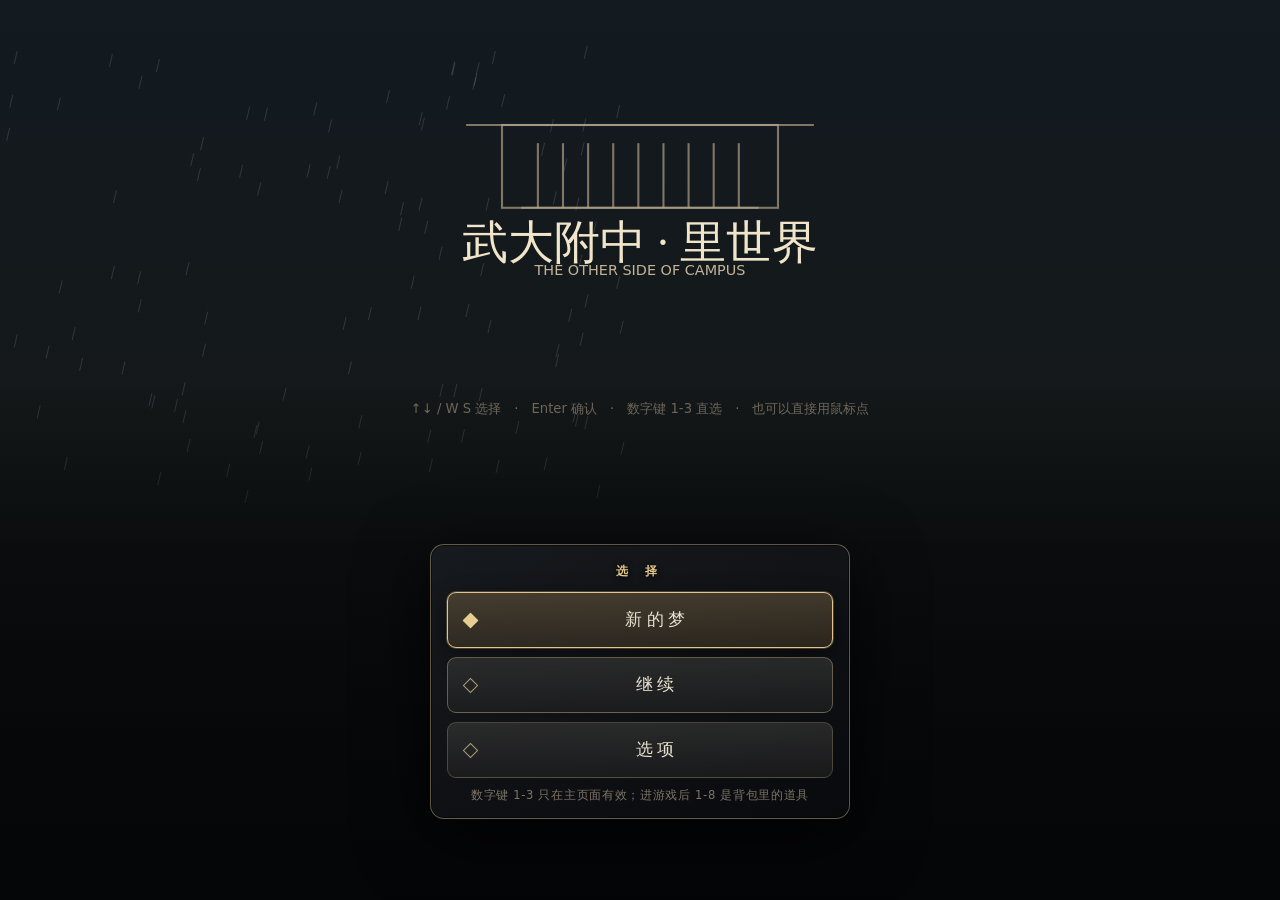
==== commit 83ea412d: "Add files via upload" ====
--- a/index.html
+++ b/index.html
@@ -3,7 +3,7 @@
 <head>
 <meta charset="UTF-8">
 <meta name="viewport" content="width=device-width,initial-scale=1,maximum-scale=1,user-scalable=no,viewport-fit=cover">
-<title>武大附中 · 里世界</title>
+<title>武大附中 · 里世界 v1.2</title>
 <style>
   *{box-sizing:border-box;margin:0;padding:0}
   html,body{width:100%;height:100%;overflow:hidden;background:#0d0b09;
@@ -67,8 +67,6 @@
   #toast.show{opacity:1;transform:translateX(-50%) translateY(0)}
   #vign{position:absolute;inset:0;pointer-events:none;opacity:0;transition:opacity .5s;
     background:radial-gradient(ellipse at center,rgba(0,0,0,0) 42%,rgba(90,10,10,.6) 100%)}
-  #title{position:fixed;inset:0;display:flex;flex-direction:column;align-items:center;justify-content:center;
-  'b':'bed','t':'table','k':'counter','f':'cabinet','l':'lab','w':'basin','v':'rack' };
   #title{position:fixed;inset:0;display:flex;flex-direction:column;align-items:center;justify-content:center;
     gap:9px;opacity:0;pointer-events:none;transition:opacity .7s ease}
   #title{display:none !important;visibility:hidden !important}
@@ -137,7 +135,8 @@
   #dead .btn{width:200px;text-align:center;padding:12px 0;font-size:15px;letter-spacing:4px;
   opacity:0;transition:opacity .8s ease .9s}
 #dead.on .btn{opacity:1}
-#dead .cause{margin-top:18px;font-size:15px;letter-spacing:2px;color:#8d8574;
+#dead .epi{font-size:13px;color:#6a625a;margin-top:9px;letter-spacing:.12em;font-family:"Kaiti SC","STKaiti","KaiTi",serif}
+  #dead .cause{margin-top:18px;font-size:15px;letter-spacing:2px;color:#8d8574;
   max-width:62vw;text-align:center;line-height:1.7;opacity:0;transition:opacity 1s ease .5s}
 #dead.on .cause{opacity:1}
 #dead .t{opacity:0;transition:opacity 1.1s ease .15s}
@@ -178,6 +177,124 @@
     text-shadow:0 2px 8px #000,0 0 22px rgba(0,0,0,.95);font-family:"Kaiti SC","STKaiti","KaiTi",serif}
   #sub.on{opacity:1;transform:translateX(-50%) translateY(0)}
   #sub .em{color:#e0705a}
+
+/* v1.1 视觉系统：界面、场景绘制和触屏分别管理。 */
+/* Hidden overlay children must not intercept the live DOM menu. */
+#san-label{color:#c4aa91;font:700 10px system-ui,sans-serif;letter-spacing:.08em}
+#pause,#pro,#dead,#inv{visibility:hidden}
+#pause.on,#pro.on,#dead.on,#inv.open{visibility:visible}
+:root{color-scheme:dark;--panel:rgba(15,17,19,.88);--edge:rgba(192,178,149,.36);--cream:#ebe3d2;--muted:#a99e8b}
+#hud{z-index:25}
+#top{min-height:61px;padding:calc(9px + var(--sat)) calc(14px + var(--sar)) 9px calc(14px + var(--sal));
+  background:linear-gradient(180deg,rgba(8,9,12,.94),rgba(10,11,13,.75));border-bottom:1px solid var(--edge);backdrop-filter:blur(8px);gap:12px}
+#sanbox{height:11px;flex-basis:clamp(92px,13vw,156px);border-color:#7b6258;background:#231f20}
+#sanbar{background:linear-gradient(90deg,#b75f53,#df8977)}
+#clock{font-family:system-ui,sans-serif;font-size:17px;font-weight:650;letter-spacing:1px}
+#sched{font-size:12px;color:#d1c5b2;max-width:37%;white-space:nowrap;overflow:hidden;text-overflow:ellipsis}
+#locname{top:calc(74px + var(--sat));left:calc(15px + var(--sal));padding:6px 10px;background:var(--panel);border-left:2px solid #baa88b;color:var(--cream);border-radius:3px;max-width:57%;white-space:nowrap;overflow:hidden;text-overflow:ellipsis}
+.btn{background:rgba(20,23,25,.92);border:1px solid var(--edge);color:var(--cream);border-radius:7px;min-height:42px}
+.btn:hover,.btn:focus-visible{border-color:#ddc89d;background:#2c2d2d}
+#pausebtn{padding:6px 12px;font:600 12px system-ui,sans-serif;min-height:34px;letter-spacing:.1em;white-space:nowrap}
+#bagbtn{padding:11px 16px;border-radius:8px;box-shadow:0 5px 18px #0007}
+#prompt{bottom:calc(70px + var(--sab));width:max-content;max-width:min(88vw,560px);border-radius:8px;white-space:normal;text-align:center;line-height:1.45;background:var(--panel);backdrop-filter:blur(9px);box-shadow:0 5px 25px #0008}
+#toast{top:calc(89px + var(--sat));max-width:min(86%,520px);border-radius:5px;background:rgba(14,16,18,.91);z-index:3}
+#choices{bottom:calc(70px + var(--sab));z-index:3}
+#choices .btn{max-width:min(86vw,340px);line-height:1.4}
+#inv{z-index:45;backdrop-filter:blur(8px)}
+#invbox{border-radius:12px;box-shadow:0 20px 80px #000b;max-height:calc(100dvh - 28px - var(--sat) - var(--sab));overflow:auto}
+.invhead{display:flex;justify-content:space-between;align-items:center;margin-bottom:12px}
+#invbox h2{margin:0}
+#bag-close{min-width:44px;min-height:44px;color:var(--cream);background:#272726;border:1px solid var(--edge);border-radius:7px;font-size:24px;cursor:pointer}
+#pause{overflow:auto;padding:calc(18px + var(--sat)) 18px calc(18px + var(--sab));backdrop-filter:blur(14px)}
+#pause .btn{width:min(330px,90vw);flex-shrink:0;min-height:45px}
+#pause .ph{margin-bottom:10px}
+#pset{flex-shrink:0;max-width:90vw}
+#dlg{max-width:min(460px,84vw)}
+#dlgb{border-radius:8px;box-shadow:0 8px 30px #0007}
+#dlgc{bottom:calc(100px + var(--sab));width:min(370px,calc(100vw - 32px));gap:8px}
+#dlgc button{min-width:unset;width:100%;min-height:44px;border-radius:6px}
+#pro{z-index:44;background:rgba(7,8,10,.76);padding:calc(20px + var(--sat)) 12px calc(20px + var(--sab))}
+#protext{font-size:clamp(18px,3.2vw,25px);line-height:1.9;max-width:620px;padding:0 16px}
+#proskip{position:absolute;right:calc(17px + var(--sar));bottom:calc(18px + var(--sab));z-index:4;min-height:44px;border-radius:6px}
+#prohint{bottom:calc(85px + var(--sab))}
+#menuUI{position:fixed;inset:0;z-index:34;display:none;pointer-events:none;align-items:flex-end;justify-content:center;padding:0 16px calc(9vh + var(--sab))}
+#menuUI.on{display:flex;pointer-events:auto}
+#menu-panel{width:min(420px,93vw);max-height:calc(100vh - 40px);overflow-y:auto;overscroll-behavior:contain;scrollbar-width:thin;padding:16px 16px 14px;background:linear-gradient(155deg,rgba(24,27,31,.96),rgba(9,10,13,.97));border:1.5px solid rgba(212,190,145,.42);border-radius:14px;box-shadow:0 18px 70px #000c,0 0 0 1px #0008 inset;backdrop-filter:blur(18px)}
+#menu-subtitle{font:600 12px system-ui,sans-serif;letter-spacing:.55em;color:#e0c489;text-align:center;margin:2px 0 12px;text-shadow:0 1px 6px #000}
+#menu-items{display:flex;flex-direction:column;gap:9px}
+.menu-choice{width:100%;min-height:56px;padding:11px 16px 11px 46px;position:relative;background:linear-gradient(180deg,rgba(58,58,56,.62),rgba(34,34,34,.62));border:1.5px solid rgba(205,186,146,.40);border-radius:9px;color:var(--cream);text-align:center;font:500 17px 'Kaiti SC','KaiTi',serif;cursor:pointer;touch-action:manipulation}
+.menu-choice small{display:block;margin-top:4px;font:400 11.5px system-ui,sans-serif;color:#c2b298;letter-spacing:0;line-height:1.4}
+.menu-choice::before{content:'';position:absolute;left:17px;top:50%;width:9px;height:9px;margin-top:-4.5px;
+    border:1.6px solid rgba(216,196,150,.75);transform:rotate(45deg);transition:background .15s,border-color .15s}
+  .menu-choice:hover::before,.menu-choice:focus-visible::before,.menu-choice.selected::before{background:#e8cd93;border-color:#e8cd93}
+  .menu-choice:hover,.menu-choice:focus-visible,.menu-choice.selected{background:linear-gradient(180deg,rgba(146,120,78,.38),rgba(96,78,50,.34));border-color:#e0c489;outline:0;
+    box-shadow:0 0 0 1px #e0c48944,0 6px 22px #0007}
+  #menu-items .menu-choice:last-child{border-color:rgba(205,186,146,.26)}
+#tut{position:fixed;left:50%;top:calc(74px + var(--sat));transform:translateX(-50%);z-index:26;
+    display:none;pointer-events:none;font:500 13px/1.5 system-ui,sans-serif;letter-spacing:.08em;
+    color:#eadfc2;background:rgba(12,14,16,.82);border:1px solid rgba(212,190,145,.34);
+    border-radius:8px;padding:7px 15px;box-shadow:0 8px 30px #0009;white-space:nowrap}
+  #tut.on{display:block}
+  #tut b{color:#f2d79a;font-weight:600}
+  #pausehelp{font-size:11px;color:#8b8172;text-align:center;line-height:1.7;letter-spacing:.04em;margin:2px 0 12px}
+  #menu-note{font-size:11.5px;color:#7d7466;text-align:center;line-height:1.5;min-height:14px;margin-top:9px;letter-spacing:.06em;overflow-wrap:anywhere}
+#mobile-ui,#map-close{display:none}
+#dev{position:absolute;top:calc(71px + var(--sat));right:calc(12px + var(--sar));font:10px system-ui,sans-serif;color:#8e8e83;padding:5px;pointer-events:auto}
+@media (pointer:coarse), (max-width:820px){
+ #menuUI{padding-top:0;padding-bottom:calc(5vh + var(--sab))}
+ #menu-panel{width:min(345px,94vw);padding:10px 12px}
+ .menu-choice{min-height:50px;font-size:16px;padding:9px 12px 9px 42px}
+ #top{min-height:57px;gap:8px;padding-top:calc(8px + var(--sat));padding-bottom:7px}
+ #sanbox{flex-basis:clamp(62px,17vw,105px)}
+ #clock{font-size:15px}
+ #sched{font-size:11px;flex:1;min-width:0;max-width:none}
+ #pausebtn{padding:6px 9px;font-size:12px}
+ #pausebtn span{display:none}
+ #locname{top:calc(65px + var(--sat));font-size:11px;max-width:66%}
+ #dev{top:calc(67px + var(--sat))}
+ #bagbtn{display:none}
+ #prompt{bottom:calc(198px + var(--sab));font-size:12px;max-width:76vw;left:50%}
+ #toast{top:calc(105px + var(--sat));font-size:12px}
+ #sub{bottom:calc(251px + var(--sab));font-size:14px;max-width:87vw}
+ #dlgc{bottom:calc(95px + var(--sab));max-height:48dvh;overflow:auto}
+ #dlg{max-width:84vw}
+ #invbox{width:calc(100vw - 30px);padding:13px}
+ #grid{gap:5px}
+ .slot{height:72px;font-size:11px}
+ #mobile-ui{position:fixed;inset:0;z-index:28;pointer-events:none}
+ body.touch.playing:not(.control-lock) #mobile-ui{display:block}
+ #stick-dock{position:absolute;left:calc(24px + var(--sal));bottom:calc(32px + var(--sab));width:112px;height:112px;border-radius:50%;border:1.5px solid rgba(220,207,181,.52);background:radial-gradient(circle,rgba(215,205,175,.10),rgba(19,21,24,.65));display:flex;align-items:center;justify-content:center;color:#d6cdbb;font-size:12px;letter-spacing:2px}
+ #stick-dock:after{content:'';position:absolute;width:44px;height:44px;inset:0;margin:auto;border-radius:50%;background:rgba(231,216,179,.18);border:1px solid rgba(236,221,184,.55)}
+ #mobile-actions{pointer-events:auto;position:absolute;right:calc(13px + var(--sar));bottom:calc(21px + var(--sab));display:flex;flex-direction:column;align-items:flex-end;gap:10px}
+ .mobile-shortcuts{display:grid;grid-template-columns:repeat(3,56px);gap:7px}
+ .mobile-primary{display:flex;gap:10px;align-items:center}
+ #mobile-ui button{touch-action:none;cursor:pointer;font:600 12px system-ui,sans-serif;letter-spacing:.04em;color:#f6ecd7;background:rgba(24,27,29,.88);border:1px solid rgba(223,206,166,.55);border-radius:12px;min-height:44px;box-shadow:0 4px 16px #0009}
+ .mobile-shortcuts button{min-height:42px}
+ #mobile-ui button:active{background:#62513a;border-color:#f6dfac}
+ #mobDown{display:none}
+ #mobDown.available{display:block}
+ #mobAct{height:72px;width:76px;border-radius:50%!important;background:rgba(131,92,55,.86)!important;font-size:16px!important}
+ #mobRun{height:58px;min-width:91px;border-radius:28px!important}
+ #mobRun.held{background:rgba(148,90,54,.98);border-color:#ffe0a2}
+ #look-hint{display:none;position:absolute;right:calc(13px + var(--sar));bottom:calc(209px + var(--sab));font-size:10px;color:#c1b7a5;text-shadow:0 2px 4px black}
+ body.fp-mode #look-hint{display:block}
+ #map-close{position:fixed;z-index:44;right:calc(16px + var(--sar));bottom:calc(16px + var(--sab));pointer-events:auto;min-height:48px;padding:10px 17px;background:#272726;color:var(--cream);border:1px solid #c9ae7d;border-radius:8px}
+ body.map-open #map-close{display:block}
+ #choices{bottom:calc(178px + var(--sab))}
+}
+@media (max-height:630px){
+ #menuUI{padding-top:0;padding-bottom:calc(12px + var(--sab))}
+ #menu-panel{max-width:420px}
+ #stick-dock{width:92px;height:92px;bottom:calc(15px + var(--sab))}
+ #mobile-actions{bottom:calc(8px + var(--sab));gap:5px}
+ .mobile-shortcuts{gap:4px;grid-template-columns:repeat(3,52px)}
+ #mobile-ui button{min-height:39px}
+ #mobAct{height:58px;width:66px}
+ #mobRun{height:52px;min-width:81px}
+ body.fp-mode #look-hint{display:none}
+ #prompt{bottom:calc(119px + var(--sab));max-width:53vw}
+ #sub{bottom:calc(166px + var(--sab));max-width:56vw}
+}
 </style>
 </head>
 <body>
@@ -186,36 +303,49 @@
 <div id="hud">
   <div id="vign"></div>
   <div id="top">
-    <div id="sanbox"><div id="sanbar"></div></div>
-    <div id="clock">7:20</div>
-    <div id="sched">早读 · 教室</div>
+    <span id="san-label">SAN</span><div id="sanbox"><div id="sanbar"></div></div>
+    <div id="clock">11:40</div>
+    <div id="sched">第四节 · 教室</div><button class="btn" id="pausebtn" type="button" aria-label="暂停游戏">Ⅱ <span>暂停</span></button>
   </div>
   <div id="locname">武大附中</div>
   <div id="toast"></div>
-  <div id="dev">v1.0</div>
+  <div id="dev">v1.2.0</div>
   <button class="btn" id="bagbtn">背包</button>
   <div id="prompt"></div>
   <div id="choices"></div>
 </div>
 
-<!-- 手机端互动 / 疾跑按钮：body.touch 时才显示，用绝对定位钉在右下 -->
-<div id="actbtn">互 动</div>
+<!-- 手机端独立交互控件：摇杆/视角在画布上，按钮分开设置，不再把互动和疾跑复用 -->
+<div id="mobile-ui" aria-label="触屏操作">
+  <div id="stick-dock" aria-hidden="true"><span>移动</span></div>
+  <div id="mobile-actions">
+    <div class="mobile-shortcuts">
+      <button type="button" id="mobMap" aria-label="地图">地图</button>
+      <button type="button" id="mobThink" aria-label="思考">思考</button>
+      <button type="button" id="mobView" aria-label="切换视角">视角</button>
+      <button type="button" id="mobBag" aria-label="背包">背包</button>
+      <button type="button" id="mobDown" aria-label="下楼">下楼</button>
+    </div>
+    <div class="mobile-primary">
+      <button type="button" id="mobRun" aria-label="按住疾跑">按住疾跑</button>
+      <button type="button" id="mobAct" aria-label="交互">互动</button>
+    </div>
+  </div>
+  <div id="look-hint" aria-hidden="true">右侧空白处滑动 · 转动视角</div>
+<div id="tut" aria-live="polite"></div>
+</div>
+<button id="map-close" type="button">关闭地图 ×</button>
 
 <div id="inv"><div id="invbox">
-  <h2>背 包</h2>
+  <div class="invhead"><h2>背 包</h2><button id="bag-close" type="button" aria-label="关闭背包">×</button></div>
   <div id="grid"></div>
   <div class="foot" id="bagfoot">按 1–8 或点格子使用 · B / Esc 关闭</div>
 </div></div>
 
-<div id="title">
-  <div class="ver">正式版 v1.0</div>
-  <button class="btn" id="btnNew">新 的 梦</button>
-  <button class="btn" id="btnLoad">继 续</button>
-  <button class="btn" id="btnSet">选 项</button>
-  <div class="thint">W A S D 移动 · Shift 疾跑 · E 交互 · B 背包</div>
-</div>
+<div id="title" aria-hidden="true"></div>
+<div id="menuUI" aria-label="主菜单"><div id="menu-panel"><div id="menu-subtitle">选 择</div><div id="menu-items"></div><div id="menu-note" role="status"></div></div></div>
 
-<div id="pro"><div id="protext"></div><div id="prohint">点击 / 空格 继续</div><button id="proskip">跳 过</button></div>
+<div id="pro"><div id="protext"></div><div id="prohint">点击 / 空格 继续</div><button id="proskip" type="button">跳 过</button></div>
 
 <div id="devp"></div>
 <div id="devtag"></div>
@@ -223,11 +353,12 @@
 <div id="dlg"><div id="dlgb"></div><div id="dlgc"></div></div>
 <div id="sub"></div>
 <div id="fade"></div>
-<div id="dead"><div class="t">你死了。</div><div class="cause" id="deadcause"></div><button class="btn" id="deadbtn">返回主菜单</button></div>
+<div id="dead"><div class="t">你死了。</div><div class="cause" id="deadcause"></div><div class="epi" id="deadepi"></div><button class="btn" id="deadbtn">返回主菜单</button></div>
 <div id="end"><h1 id="endt"></h1><ul id="endl"></ul><button class="btn" id="endbtn">返回主菜单</button></div>
 <div id="pause">
   <div class="ph">暂 停</div>
-  <button class="btn" id="pbResume">继 续 游 戏</button>
+  <div id="pausehelp">WASD 移动 · Shift 疾跑 · E 互动 · H 思考 · B 背包 · V 视角 · M 地图 · G 丢掉<br>背包打开时 1-8 使用对应道具</div>
+      <button class="btn" id="pbResume">继 续 游 戏</button>
   <button class="btn" id="pbSave">保 存 进 度</button>
   <button class="btn" id="pbLoad">读 取 进 度</button>
   <button class="btn" id="pbSet">设 置</button>
@@ -280,7 +411,8 @@
 function drawShape(ctx,sh){ strokeV(ctx,sh.v,sh.s); }
 
 /* ============================ 音效 ============================ */
-var AU={ ok:false, ctx:null, master:null, noise:null, rainSrc:null, rainGain:null, tried:false };
+var AU={ ok:false, ctx:null, master:null, noise:null, rainSrc:null, rainGain:null, tried:false,
+         amb:null, ambFlt:null, ambOscs:null, ambLfo:null };
 function auInit(){
   if (AU.ctx||AU.tried) return; AU.tried=true;
   var AC=window.AudioContext||window.webkitAudioContext; if(!AC) return;
@@ -326,6 +458,44 @@
   crack:function(){ auN(0.9,260,60,0.7,0.13,'lowpass'); auT(70,28,1.1,0.10); },
   slam:function(){ auN(0.22,1200,120,0.8,0.20,'lowpass'); auT(120,42,0.45,0.16); },
   sleep:function(){ auT(180,28,2.6,0.10); auN(2.6,420,60,0.5,0.05,'lowpass'); },
+  /* 环境底噪：三个低频正弦略微失谐，过一个低通，再叠一个极慢的下滑。
+     听起来是"闷"的、"沉"的，而且音高在慢慢往下掉 —— 被吸进去的感觉。 */
+  ambOn:function(){ if(!AU.ok||AU.amb) return;
+    try{
+      var ctx=AU.ctx;
+      var g=ctx.createGain(); g.gain.value=0.0001; g.connect(AU.master);
+      var flt=ctx.createBiquadFilter(); flt.type='lowpass'; flt.frequency.value=170; flt.Q.value=0.6;
+      flt.connect(g);
+      var oscs=[], base=[38,45.5,57.2], mix=[0.62,0.36,0.19];
+      for (var i=0;i<base.length;i++){
+        var o=ctx.createOscillator(); o.type='sine'; o.frequency.value=base[i];
+        var og=ctx.createGain(); og.gain.value=mix[i];
+        o.connect(og); og.connect(flt); o.start();
+        oscs.push(o);
+      }
+      /* 极慢的下滑：0.035Hz，一个周期快 30 秒 —— 玩家不会明确察觉，只会觉得"沉" */
+      var lfo=ctx.createOscillator(); lfo.type='sine'; lfo.frequency.value=0.035;
+      var lg=ctx.createGain(); lg.gain.value=5.5;
+      lfo.connect(lg); lg.connect(oscs[0].frequency); lg.connect(oscs[1].frequency); lfo.start();
+      /* 更慢的一层起伏，像呼吸 */
+      var br=ctx.createOscillator(); br.type='sine'; br.frequency.value=0.09;
+      var bg=ctx.createGain(); bg.gain.value=0.35;
+      br.connect(bg); bg.connect(g.gain); br.start();
+      AU.amb=g; AU.ambFlt=flt; AU.ambOscs=oscs; AU.ambLfo=[lfo,br];
+      g.gain.exponentialRampToValueAtTime(0.055, ctx.currentTime+4.0);
+    }catch(e){}
+  },
+  ambOff:function(){ if(!AU.amb) return;
+    try{ var c=AU.ctx,g=AU.amb;
+      g.gain.cancelScheduledValues(c.currentTime);
+      g.gain.setValueAtTime(Math.max(0.0001,g.gain.value),c.currentTime);
+      g.gain.exponentialRampToValueAtTime(0.0001,c.currentTime+1.6);
+      var os=AU.ambOscs||[], ls=AU.ambLfo||[];
+      for (var i=0;i<os.length;i++) try{ os[i].stop(c.currentTime+1.8); }catch(e){}
+      for (var j=0;j<ls.length;j++) try{ ls[j].stop(c.currentTime+1.8); }catch(e){}
+    }catch(e){}
+    AU.amb=null; AU.ambFlt=null; AU.ambOscs=null; AU.ambLfo=null;
+  },
   rainOn:function(){ if(!AU.ok||AU.rainSrc) return;
     try{ var ctx=AU.ctx; var s=ctx.createBufferSource(); s.buffer=AU.noise; s.loop=true;
       var f=ctx.createBiquadFilter(); f.type='bandpass'; f.frequency.value=2600; f.Q.value=0.35;
@@ -362,14 +532,16 @@
       toilet:'#e3eaee', toiletInk:'#5c6a72', board:'#2f4038', glass:'#bcd8e4',
       desk:'#d9c9a8', deskInk:'#8a7856', floor:'#ded6c2',
       skin:'#f0d6c0', cloth:'#3b4a6b', hair:'#26201c', pack:'#8a4a3a' },
-  bw:{ sky:'#141414', out:'#262626', noncamp:'#1c1c1c', road:'#2e2e2e', roadLine:'#404040',
-      field:'#353535', fieldInk:'#585858', court:'#303030', track:'#3b3b3b', trackInk:'#585858',
-      garden:'#323232', bldg:'#2c2c2c', bldgInk:'#9c9c9c', dorm:'#2a2a2a', dormInk:'#909090',
-      aux:'#282828', auxInk:'#8c8c8c', canopy:'#262626', canopyInk:'#7c7c7c',
-      ink:'#dadada', ink2:'#6c6c6c', tree:'#313131', treeInk:'#7a7a7a',
-      toilet:'#3a3a3a', toiletInk:'#909090', board:'#0d0d0d', glass:'#4a4a4a',
-      desk:'#3e3e3e', deskInk:'#9a9a9a', floor:'#2a2a2a',
-      skin:'#cacaca', cloth:'#4c4c4c', hair:'#1c1c1c', pack:'#5c5c5c' }
+    /* 里世界：整体压暗一档，并且往冷灰偏 —— 不是"没颜色"，是"颜色被抽走了"。
+       轮廓色 ink 保持高对比，不然暗底上什么都看不见。 */
+    bw:{ sky:'#0b0d0f', out:'#191b1d', noncamp:'#111315', road:'#1e2023', roadLine:'#2c2f32',
+         field:'#222426', fieldInk:'#3c4043', court:'#1d1f22', track:'#272a2d', trackInk:'#3c4043',
+         garden:'#212325', bldg:'#1d1f22', bldgInk:'#82868a', dorm:'#1b1d20', dormInk:'#767a7e',
+         aux:'#1a1c1f', auxInk:'#6e7276', canopy:'#17191c', canopyInk:'#5e6266',
+         ink:'#c8ccd0', ink2:'#4a4e52', tree:'#1f2124', treeInk:'#5c6064',
+         toilet:'#282b2e', toiletInk:'#787c80', board:'#07080a', glass:'#32363a',
+         desk:'#292b2e', deskInk:'#7e8286', floor:'#1a1c1f',
+         skin:'#a8acb0', cloth:'#32363a', hair:'#0f1011', pack:'#3c4044' }
 };
 var BW=true;
 function P(k){ return BW ? PAL.bw[k] : PAL.t[k]; }
@@ -385,43 +557,70 @@
   brolly:{ n:'雨伞', svg:'<svg viewBox="0 0 32 32"><path d="M4 16a12 12 0 0124 0z"/><path d="M16 16v9a3 3 0 006 0"/><path d="M16 16V5"/></svg>' },
   coat:{ n:'校服外套', svg:'<svg viewBox="0 0 32 32"><path d="M11 6l5 3.5L21 6l5 5-3 3v12H9V14L6 11z"/><path d="M16 9.5V26"/></svg>' },
   pill:{ n:'药片', svg:'<svg viewBox="0 0 32 32"><g transform="rotate(-30 16 16)"><rect x="6" y="11.5" width="20" height="9" rx="4.5"/><path d="M16 11.5v9"/></g></svg>' },
+  hw:{ n:'作业本', svg:'<svg viewBox="0 0 32 32"><path d="M7 5h18v22H9a2 2 0 01-2-2z"/><path d="M7 25a2 2 0 012-2h16"/><path d="M12 10h9M12 14h9M12 18h6"/></svg>' },
   coin:{ n:'硬币', svg:'<svg viewBox="0 0 32 32"><circle cx="16" cy="16" r="10"/><path d="M16 10.5v11M12.5 13.5h7M12.5 18.5h7"/></svg>' },
   usb:{ n:'U盘', svg:'<svg viewBox="0 0 32 32"><rect x="11" y="5" width="10" height="8" rx="1"/><path d="M13 13h6v12a3 3 0 01-6 0z"/><path d="M13.5 8.5h1.5M16.5 8.5h1.5"/></svg>' },
   watch:{ n:'手表', svg:'<svg viewBox="0 0 32 32"><rect x="10" y="5" width="12" height="6" rx="1"/><rect x="10" y="21" width="12" height="6" rx="1"/><circle cx="16" cy="16" r="8"/><path d="M16 11v5l3.5 2"/></svg>' },
   memo:{ n:'纸条', svg:'<svg viewBox="0 0 32 32"><path d="M8 5h16v22H8z"/><path d="M11.5 11h9M11.5 15h9M11.5 19h5"/></svg>' }
 };
 
-/* ---------- 闪回：表世界只能被"想起来"，不能走过去 ---------- */
-var FLASH={ t:0, dur:0, cool:0 };
+/* ---------- Flashback: independent state with explicit cancellation and palette restoration ---------- */
+var FLASH={ t:0, dur:0, cool:0, pending:0, active:false };
 var FLASHBLOOM={ t:0 };
+function flashPalette(ordinary){
+  if(BW===!ordinary) return;
+  BW=!ordinary;
+  buildOutdoor();
+  for(var id in INTERIORS) INTERIORS[id].baked=false;
+  if(S.room && INTERIORS[S.room]) buildInterior(S.room);
+  dropCache();
+}
+function flashAllowed(){
+  if (typeof FN!=='undefined' && FN && FN.on) return false;   // 假正常期间不闪回表世界
+  return S.screen==='play' && !S.dead && !S.death && !RT.end &&
+    !PAUSE.on && !MAPV.on && !(DLG && DLG.open);
+}
 function flashBack(dur){
+  dur=clamp(Number(dur)||0.7,0.15,3);
+  if(!flashAllowed()) return false;
+  if(TR.on){ FLASH.pending=Math.max(FLASH.pending,dur); return false; }
+  if(FLASH.active){ FLASH.t=Math.max(FLASH.t,dur); FLASH.dur=Math.max(FLASH.dur,dur); return true; }
+  if(FLASH.cool>0) return false;
+  FLASH.active=true; FLASH.t=FLASH.dur=dur; FLASH.pending=0;
   FLASHBLOOM.t=0.45;
-  if (FLASH.t>0) { FLASH.t=Math.max(FLASH.t,dur); return; }
-  if (FLASH.cool>0) return;
-  FLASH.t=dur; FLASH.dur=dur; FLASH.cool=2.2;
-  BW=false; buildOutdoor(); for(var q in INTERIORS) INTERIORS[q].baked=false;
-  if (S.room && INTERIORS[S.room]) buildInterior(S.room);
-  dropCache(); SFX.blink();
-}
-/* 任何"离开游戏画面"的动作都要把闪回收干净 */
-function flashForceEnd(){ if (FLASH.t>0) flashEnd(); }
+  flashPalette(true); SFX.blink();
+  return true;
+}
 function flashEnd(){
-  FLASH.t=0; BW=true;
-  buildOutdoor(); for(var q in INTERIORS) INTERIORS[q].baked=false;
-  if (S.room && INTERIORS[S.room]) buildInterior(S.room);
-  dropCache();
+  if(!FLASH.active) return;
+  FLASH.active=false; FLASH.t=FLASH.dur=0;
+  flashPalette(false);
+}
+function flashForceEnd(){
+  FLASH.pending=0; FLASHBLOOM.t=0;
+  if(FLASH.active) flashEnd();
 }
 function flashUpdate(dt){
-  if (FLASH.cool>0) FLASH.cool-=dt;
-  if (FLASH.t>0){ FLASH.t-=dt; if (FLASH.t<=0) flashEnd(); return; }
-  /* SAN 低的时候偶尔"看见"表世界。原来 30%/秒 太密，像在闪屏；
-     现在 6%/秒（平均十几秒一次），而且每次都配一声轻响 + 一层白光，看得出是有意为之。 */
-  if (S.san<20 && S.screen==='play' && !S.dead && !S.death && !PAUSE.on && !MAPV.on
-      && Math.random()<dt*0.06){
-    flashBack(0.42);
-    FLASH.bloom=1;
-    try{ SFX.blink(); }catch(e){}
-  }
+  if(FLASH.cool>0) FLASH.cool=Math.max(0,FLASH.cool-dt);
+  if(FLASH.active){
+    if(!flashAllowed()){ flashForceEnd(); return; }
+    FLASH.t-=dt;
+    if(FLASH.t<=0) flashEnd();
+    return;
+  }
+  if(FLASH.pending && !TR.on && flashAllowed()){
+    var d=FLASH.pending; FLASH.pending=0;
+    if(FLASH.cool<=0) flashBack(d);
+  }
+  if(FLASH.cool>0 || !flashAllowed() || TR.on) return;
+  if(S.san<20 && Math.random()<dt*0.06) flashBack(0.42);
+}
+function drawFlashBloom(){
+  if(!FLASH.active || FLASHBLOOM.t<=0) return;
+  var ctx=C, a=clamp(FLASHBLOOM.t/0.45,0,1);
+  ctx.save();ctx.setTransform(1,0,0,1,0,0);
+  ctx.fillStyle='rgba(255,248,226,'+(a*a*0.20)+')';ctx.fillRect(0,0,MW,MH);
+  ctx.restore();
 }
 /* ============================ 世界数据 ============================ */
 /* 校园边界。西侧从 y=640 往下退到 x=352，给行政楼／实验楼／钟楼那一边
@@ -500,7 +699,7 @@
     idea:null },
   { id:'garage',x:316, y:539, r:40, t:'我：地下车库停着六辆车。有几辆油表还没到底。',
     idea:'car', ideaN:'找一辆牌号对的、还有油的车，直接开出去' },
-  { id:'trash', x:700, y:1180, r:46, t:'我：垃圾房的桶底是空的，下面通着墙外。垃圾车每天下午来清。',
+  { id:'trash', x:700, y:1180, r:46, t:'我：垃圾房的桶底是空的，下面通着墙外。墙上贴着清运时间表——下午五点半。',
     idea:'bin', ideaN:'钻进第三个桶，等垃圾车把我运出去' },
   { id:'wall',  x:690, y:900, r:44, t:'我：东围墙外面就是马路。刚才有人走过去，走路的样子很正常。',
     idea:'beg', ideaN:'朝围墙外面的人喊，让他帮我' },
@@ -522,24 +721,27 @@
              if (!RT.key){ os('我：我没有钥匙。得先弄到一串。',4.2); return; }
              os('我：车在地下车库。得走过去。',4.0); } },
   white: { n:'把闸机的白名单改掉', run:function(){
-             if (RT.data){ os('我：名单已经改过了。',3.0); return; }
-             if (RT.hacked){ os('我：密钥在手里了，去三楼的机器上改。',4.2); return; }
-             os('我：得先弄到白名单密钥。计算机教室那台教师机也许行。',5.0); } },
+             if (RT.hacked){ os('我：密钥在手里了，去行政楼三楼那台机器上改。',4.6); return; }
+             if (RT.data){ os('我：名单改过了。从东边那个小门走。',4.4); return; }
+             os('我：得先弄到白名单密钥。计算机教室那台教师机也许行。',5.0);
+             setTimeout(function(){ if(!RT.data) os('我：改完从东边那个小门出去。正门是刷卡闸机，走不通。',6.0); },3200); } },
   bin:   { n:'钻进第三个桶，等垃圾车把我运出去', run:function(){
-             var m=S.tsec/60;
-             if (m>=1050 && m<=1056){ os('我：就是现在。',2.6); useTrash(); return; }
-             os('我：桶还是满的。得等垃圾车来清过之后。',4.4); } },
+             if(S.room!=='trash1'){ os('我：得亲自去垃圾房的第三个桶那里。',4.0); return; }
+             if (trashWindow()){ os('我：就是现在。',2.6); useTrash(); return; }
+             /* 时间窗外要说清楚是几点 —— 原来只说"得等"，玩家根本猜不到是 17:30 */
+             var m=Math.floor(S.tsec/60), h=Math.floor(m/60), mm=m%60;
+             os('我：桶还是满的。清运时间是下午五点半 —— 现在 ' + h + ':' + (mm<10?'0':'') + mm + '。',6.4); } },
   front: { n:'等它自己开一条缝，从正门走出去', run:function(){
-             kill('你从那条缝里挤了出去。然后你从另一个校门走了进来，衣服上还有雨。'); } },
+             kill('你从那条缝里挤了出去。然后你从另一个校门走了进来，衣服上还有雨。','slit'); } },
   climb: { n:'用器材室的绳梯翻过东围墙', run:function(){
-             kill('你翻上了墙头。墙外面还有一道墙，再外面还有一道。你一直翻到天亮。'); } },
+             kill('你翻上了墙头。墙外面还有一道墙，再外面还有一道。你一直翻到天亮。','vignette'); } },
   beg:   { n:'朝围墙外面的人喊，让他帮我', run:function(){
              os('我：喂 —— ！',2.6);
              setTimeout(function(){ os('我：他停下来了。他转过头。',4.0); },1800);
-             setTimeout(function(){ kill('他朝你走过来。他没有绕到校门口 —— 他从墙里直接走了进来。'); },4200); } },
+             setTimeout(function(){ kill('他朝你走过来。他没有绕到校门口 —— 他从墙里直接走了进来。','face'); },4200); } },
   beast: { n:'把东西从第三个隔间扔下去，看看下面有什么', run:function(){
-             if (!RT.dropped){ os('我：我手里得有东西才能扔。',3.6); return; }
-             os('我：已经扔过了。下面有东西接住了。',4.0); } }
+             if (!RT.dropped || !isThirdStall(RT.dropped.room,RT.dropped.x,RT.dropped.y)){ os('我：得去教学楼的第三个隔间，在那里留下东西。',4.2); return; }
+             os('我：东西已经放在第三个隔间了。得在特定时刻回去。',4.0); } }
 };
 function spotTick(){
   for(var i=0;i<SPOTS.length;i++){
@@ -562,23 +764,65 @@
   for(var i=0;i<SPOTS.length;i++){
     var sp=SPOTS[i];
     if (!sp.idea || !HINT.found[sp.id] || seen[sp.idea]) continue;
+    if (sp.idea==='white' && S.talent!=='code') continue;
     seen[sp.idea]=1;
     out.push([sp.idea, IDEAS[sp.idea] ? IDEAS[sp.idea].n : sp.ideaN]);
   }
   return out;
 }
+/* 花一条线索"确认"某个办法：告诉玩家它是通的还是坑。
+   线索从异象正解和校园探索点来 —— 这样"攒线索"才有意义。 */
+var VERIFY={};                    // idea -> 1(通) / 2(坑)
+function verifyIdea(id){
+  if (VERIFY[id]){ os('我：这个我已经想清楚了。',3.0); return; }
+  var c=RT.clue||0;
+  if (c<1){ os('我：我还没想清楚。得多看看别的地方。',4.2); return; }
+  RT.clue=c-1;
+  var trap = (id==='front'||id==='climb'||id==='beg');
+  VERIFY[id] = trap?2:1;
+  SFX.ui();
+  if (trap){
+    var why={ front:'我：正门那个缝……我总觉得不对劲。它开得太是时候了。',
+              climb:'我：翻墙。可是操场那边看过去，墙头上什么都没有。连天都没有。',
+              beg:  '我：喊人。我张了张嘴，又闭上了。刚才那个人走路的姿势不太对。' }[id];
+    os(why,5.4);
+  } else {
+    var why2={ key:'我：保安岗的玻璃是普通的。能砸。',
+               car:'我：牌号在我手上。车库里有油的车不止一辆。',
+               white:'我：名单在服务器里。机房那台教师机接得到。',
+               bin:'我：桶底是空的。垃圾车来的时候，桶会被抬走。',
+               beast:'我：第三个隔间底下有风。风是从外面来的。' }[id];
+    os(why2||'我：这条路是通的。',5.0);
+  }
+}
 function thinkOpen(){
-  if (S.screen!=='play'||S.dead||S.death||RT.end||PAUSE.on) return;
+  if (S.screen!=='play'||S.dead||S.death||RT.end||PAUSE.on||MAPV.on||DLG.open) return;
   var list=thinkList();
   if (!list.length){
     os('我：现在想不出什么。先在学校里走走，看看有什么能用。',5.0);
     return;
   }
-  var labels=[];
-  for(var i=0;i<list.length;i++) labels.push((i+1)+'. '+list[i][1]);
+  var labels=[], meta=[];
+  for(var i=0;i<list.length;i++){
+    var id0=list[i][0];
+    var v=VERIFY[id0];
+    var tag = v===1 ? '　（我想通了：通）' : (v===2 ? '　（我想通了：别去）' : '');
+    labels.push((i+1)+'. '+list[i][1]+tag);
+    meta.push([id0, v]);
+  }
+  var clues=RT.clue||0;
+  if (clues>0) labels.push('静下来再想想（用 1 条线索确认一个办法，还剩 '+clues+' 条）');
   SFX.ui();
   ask('我在想，怎么才能出去。', labels, function(k){
-    var id=list[k] && list[k][0];
+    if (k===meta.length){                       // "再想想"
+      var opts=[], ids=[];
+      for (var j=0;j<meta.length;j++){ if (meta[j][1]) continue; ids.push(meta[j][0]); opts.push(meta[j][0]==='front'?'正门那条缝':IDEAS[meta[j][0]].n); }
+      if (!ids.length){ os('我：好像都想明白了。',3.0); return; }
+      ask('要确认哪一个？', opts, function(k2){ if (ids[k2]) verifyIdea(ids[k2]); });
+      return;
+    }
+    if (!meta[k]) return;
+    var id=meta[k][0];
     if (!id || !IDEAS[id]) return;
     IDEAS[id].run();
   });
@@ -868,6 +1112,14 @@
 var LASTSCENE='', SCENECOOL=0;
 var SCENE_SEEN={};
 function describe(id){
+  if(S.talent==='known' && id==='guard1' && !RT.key){
+    RT.key=1; os('我：保安认得我，留下了那串车钥匙和牌号。',4.2);
+  }
+  if(S.talent==='map' && id){
+    S.roster=S.roster||{};
+    if(!S.roster['mapped_'+id]){ S.roster['mapped_'+id]=1;
+      MAPV.marks.push([S.x,S.y]); if(MAPV.marks.length>9) MAPV.marks.shift(); }
+  }
   if (id && !SCENE_SEEN[id]){ SCENE_SEEN[id]=1; flashBack(0.7); }
   if (SCENECOOL>0) return;
   var arr=SCENE[id]; if(!arr||LASTSCENE===id) return;
@@ -876,7 +1128,7 @@
 }
 /* ============================ 状态 ============================ */
 var S={ screen:'title', room:null, mode:'out', x:0, y:0, ang:-Math.PI/2, vx:0, vy:0,
-        san:100, viol:0, tsec:7*3600+20*60,
+        san:100, viol:0, tsec:11*3600+40*60, day:1, diff:'easy', batt:100, gameT:0,
         stam:STAM_MAX, sprinting:false, stamCool:0, walkPhase:0, moving:false, stepAcc:0,
         bag:['card','phone','chalk','map',null,null,null,null], seated:false, toastT:0,
         period:-1, heartT:0, titleT:0, wetAcc:0, frzAcc:0,
@@ -1209,7 +1461,8 @@
     }
     OCC.key=lk;
   }
-  if (BASE.key!==lk){
+  var bk=lk+'|'+needWhere(S.tsec);
+  if (BASE.key!==bk){
     var w=Math.max(1,Math.ceil(maxX-minX)), h=Math.max(1,Math.ceil(maxY-minY));
     if (!BASE.cv){ BASE.cv=document.createElement('canvas'); BASE.cx=BASE.cv.getContext('2d'); }
     try{ BASE.cv.width=w; BASE.cv.height=h; }catch(e){ BASE.key=lk; return; }
@@ -1218,10 +1471,10 @@
     cx.setTransform(1,0,0,1,-minX,-minY);
     cx.lineCap='round'; cx.lineJoin='round';
     cx.clearRect(minX,minY,w,h);
-    if (S.mode==='out'){ for(var i=0;i<G.polys.length;i++) drawShape(cx,G.polys[i]); }
+    if (S.mode==='out') drawOutdoorTo(cx);
     else drawInteriorTo(cx, INTERIORS[S.room]);
     boil=ob;
-    BASE.key=lk;
+    BASE.key=bk;
   }
 }
 function occIdx(gx,gy){ if(gx<0||gy<0||gx>=OCC.gw||gy>=OCC.gh) return 1; return OCC.data[gy*OCC.gw+gx]; }
@@ -1288,9 +1541,36 @@
   if (c1==='#'||c2==='#'||c3==='#'||c4==='#') return true;
   return !!(SOLIDCH[c1]||SOLIDCH[c2]||SOLIDCH[c3]||SOLIDCH[c4]);
 }
+/* E 在附近交互，不必穿进 SOLIDCH 家具格。只搜索相邻格且避免隔墙交互。 */
+var INTERACT_SOLID={ c:1,D:1,R:1,X:1,p:1,n:1,b:1 };
+function nearbyFurniture(R, allowed){
+  if (!R) return null;
+  var cx=Math.floor((S.x-R.ox)/R.tw), cy=Math.floor((S.y-R.oy)/R.th);
+  var best=null, bd=Infinity;
+  for(var dy=-1;dy<=1;dy++) for(var dx=-1;dx<=1;dx++){
+    var col=cx+dx, row=cy+dy;
+    if(col<0||row<0||col>=R.cols||row>=R.rows) continue;
+    var ch=R.grid[row][col];
+    if(!INTERACT_SOLID[ch] || (allowed && !allowed[ch])) continue;
+    /* 斜向隔着两面墙不能伸手交互 */
+    if(dx && dy && tileAt(R,R.ox+(cx+dx+0.5)*R.tw,S.y)==='#' &&
+       tileAt(R,S.x,R.oy+(cy+dy+0.5)*R.th)==='#') continue;
+    var xx=R.ox+(col+0.5)*R.tw, yy=R.oy+(row+0.5)*R.th;
+    var d=(S.x-xx)*(S.x-xx)+(S.y-yy)*(S.y-yy);
+    if (d<bd){ bd=d; best={ch:ch,x:col,y:row}; }
+  }
+  return best;
+}
+/* 教学楼各层男厕靠南侧的第三个隔间；其它 B 区域不是彩蛋目标。 */
+function isThirdStall(room,x,y){
+  if(!/^teach[1-5]$/.test(room||'')) return false;
+  var R=INTERIORS[room]; if(!R) return false;
+  var c=Math.floor((x-R.ox)/R.tw), r=Math.floor((y-R.oy)/R.th);
+  return c>=1 && c<=4 && r>=10 && r<=14 && tileAt(R,x,y)==='B';
+}
 function doorOf(o){ if(!o) return null;
   switch(o.id){
-    case 'guard': case 'garw': case 'admin': case 'lab': case 'teach':
+    case 'guard': case 'admin': case 'lab': case 'teach':
       return [o.x+o.w*0.5, o.y+o.h, 0, 1];
     case 'gear': return [o.x+o.w, o.y+o.h*0.5, 1, 0];
     case 'garw': return [o.x+o.w, o.y+o.h*0.5, 1, 0];
@@ -1404,6 +1684,10 @@
 function dayNo(){ return S.day||1; }
 /* 第一天不致命：改成重掉 SAN + 一句台词 */
 function anKill(msg){
+  if (S.talent==='immune' && !S.immuneUsed){
+    S.immuneUsed=1; anEnd(); os('我：不知为什么，这次异象避开了我。',4.0); return;
+  }
+  DEADSEQ.autoKind = DFX_MAP[AN.cur] || 'vignette';
   if (isDay1()){ S.san=Math.max(0,S.san-26); anEnd();
     os('我：刚才那一下……我差点没喘上来。',4.4); return; }
   kill(msg);
@@ -1416,11 +1700,12 @@
            'feast','necker','loop','leak','roster','shadow','rite','cold','raindots','shifting'];
 var AN_SMALL={ turn:1, broad:1, bell13:1, hand:1, repeat:1, chalk:1, loop:1, roster:1, leak:1, rite:1, cold:1, shifting:1 };
 var AN_BIG={ rain:1, moth:1, exercise:1, bells:1, feast:1, necker:1, shadow:1, raindots:1 };
-var AN_DAY1={ rain:1, moth:1, shifting:1, raindots:1, cold:1, chalk:1, repeat:1 };
+/* 第一天能出现的：都不致命、也不打断上课。用户点名要 broadcast(广播点名) 和 turn(被拍肩膀) 也在。 */
+var AN_DAY1={ rain:1, moth:1, shifting:1, raindots:1, cold:1, chalk:1, repeat:1, broad:1, turn:1 };
 /* 几个常用的位置判断：异象必须发生在说得通的地方 */
 function nearXY(vx,vy,rad){ var dx=S.x-vx*SC, dy=S.y-vy*SC; return dx*dx+dy*dy < (rad*SC)*(rad*SC); }
-function onField(){ return nearXY(515,530,175); }        // 大操场 + 边上
-function onCourt(){ return nearXY(500,300,120) || nearXY(500,700,130); }
+function onField(){ return S.mode==='out' && S.x>=(293-14)*SC && S.x<=(395+14)*SC && S.y>=(213-14)*SC && S.y<=(495+14)*SC; } // true field bounds
+function onCourt(){ return nearXY(500,300,90) || nearXY(515,452,82) || nearXY(495,639,73); }
 function onTrack(){ return nearXY(500,827,120); }
 function inCorridor(){                                  // 教学楼的走廊（不是教室）
   if (S.mode!=='in'||!S.room||S.room.indexOf('teach')!==0) return false;
@@ -1438,10 +1723,11 @@
 }
 function pickAnomaly(){
   if (DEV.on && DEV.noAnomaly) return null;
-  if (isDay1() && !DEV.allAn){
-    if (S.mode==='out') return Math.random()<0.5 ? 'rain' : 'shifting';
-    return Math.random()<0.5 ? 'chalk' : 'repeat';
-  }
+  if (FN.on) return 'fn';        // 假正常期间，所有异象都换成"看起来很正常"的事件
+  /* 第一天不致命，但**地点判定一样要过** —— 原来是硬编码两支直接返回，
+     所以室外出"窗外的楼在动"、走廊出"后桌的人问作业"，非常出戏。
+     现在改成：先按地点筛出 pool，再用 AN_DAY1 取交集。 */
+  var day1 = isDay1() && !DEV.allAn;
   var inClass=(needWhere(S.tsec)==='教室');
   var pool=[], i, id;
   for(i=0;i<AN_ID.length;i++){
@@ -1460,18 +1746,18 @@
     if (id==='hand'){                                      // 隔间递物：必须在隔间里
       if (!(S.mode==='in'&&tileAt(INTERIORS[S.room],S.x,S.y)==='B')) continue;
     }
-    if (id==='chalk'||id==='roster'){                      // 黑板 / 点名册：教室里
-      if (!inClassroomHere()) continue;
-    }
+    /* roster：名单类异象。载体跟着地点变，见 ROS_SURF —— 教室里才是点名册 */
+    /* chalk 不限地点 —— 它写在你身边任何能写字的东西上，载体由 chalkSurface() 决定 */
     if (id==='repeat'){                                    // 后桌问话：你得在座位上或课桌旁
       if (!inClassroomHere()) continue;
+      if (RT.hwGiven) continue;                            // 作业已经交出去了，它不会再来
     }
     if (id==='moth' && !AN.rained) continue;               // 蛾群要等雨
     if (id==='exercise'){                                  // 操场做操：你就在操场附近
       if (S.mode!=='out' || !(onField()||onTrack()||onCourt())) continue;
     }
     if (id==='bells'){                                     // 车棚齐鸣：你在车棚附近
-      if (S.mode!=='out' || !nearXY(880,440,180)) continue;
+      if (S.mode!=='out' || !nearXY(590,292,180)) continue;
     }
     if (id==='rain' && S.mode==='in' && inClass) continue;
     if (id==='feast'){ if (!(S.mode==='in'&&S.room==='canteen1')) continue; }
@@ -1499,11 +1785,328 @@
     for(i=0;i<pool.length;i++) if (want[pool[i]]) pref.push(pool[i]);
     if (pref.length && Math.random()<0.8) pool=pref;
   }
+  if (day1) pool = pool.filter(function(x){ return AN_DAY1[x]; });   // 第一天只留温和的
   return pool.length ? pool[Math.floor(Math.random()*pool.length)] : null;
 }
-function anStart(){
-  var id=pickAnomaly(); if(!id) return;
+/* ============================ 「下一次」的载体 ============================
+   这个异象的本质是"有什么东西把下一次的时间写下来了"，
+   至于写在什么上面，得看你在哪儿 —— 垃圾房里冒出一块黑板是很搞笑的。 */
+var CHALK_SURF={
+  board:  { n:'黑板',   pre:'下一次 ',      f:'rgba(26,54,48,.95)',  s:'#af9880', w:68, h:16,
+            say:'我：黑板上有字。刚才还没有。',           after:'我：……「下一次」。它在写下一次是什么时候。' },
+  notice: { n:'公告栏', pre:'通知 · 下一次 ', f:'rgba(58,50,38,.95)',  s:'#c0a878', w:80, h:16,
+            say:'我：走廊的公告栏上多了一行字。',           after:'我：那个位置本来是空的。我刚刚还看过。' },
+  menu:   { n:'菜单板', pre:'今日 · 下一次 ', f:'rgba(46,42,34,.95)',  s:'#c8b48a', w:86, h:16,
+            say:'我：食堂的菜单板上多了一行。',             after:'我：它写在"今日供应"下面。字是新的。' },
+  pillar: { n:'柱子',   pre:'下一次 ',      f:'rgba(40,42,46,.95)',  s:'#9aa4ae', w:70, h:15,
+            say:'我：柱子上有喷漆。还在往下淌。',           after:'我：这一层没有别人。喷漆罐也不在。' },
+  wall:   { n:'墙',     pre:'下一次 ',      f:'rgba(52,48,42,.95)',  s:'#a89878', w:64, h:15,
+            say:'我：墙上有字。',                       after:'我：写得很轻，像怕被人看见。' },
+  card:   { n:'纸板',   pre:'下一次 ',      f:'rgba(74,66,52,.95)',  s:'#c8b48a', w:70, h:16,
+            say:'我：垃圾堆上压着一块纸板。上面有字。',     after:'我：墨迹是湿的。这块纸板刚被人放上去。' },
+  ground: { n:'地面',   pre:'下一次 ',      f:'rgba(30,32,34,.80)',  s:'#c8c4b4', w:76, h:15,
+            say:'我：地上有粉笔字。',                    after:'我：我踩过去的时候，它还没干。' }
+};
+/* 名单类异象的载体：教室里是点名册，走廊是公告栏的处分名单，宿舍是值日表…… */
+var ROS_SURF={
+  roll:   { n:'点名册', pre:'点名册', f:'rgba(230,222,208,.95)', s:'#554c40', w:24, h:27, rows:5,
+            say:'我：墙上那张点名册……我的名字被红笔划掉了。', after:'我：讲台上有一支红笔。它在看我。' },
+  notice: { n:'处分名单', pre:'通 报', f:'rgba(232,226,210,.95)', s:'#7a6a52', w:36, h:20, rows:4,
+            say:'我：公告栏贴了一张通报。上面有我的名字，被红笔圈了。', after:'我：通报的日期是明天。' },
+  duty:   { n:'值日表', pre:'值 日', f:'rgba(226,220,204,.95)', s:'#6a5c48', w:34, h:20, rows:4,
+            say:'我：宿舍门口的值日表上，我的名字被划掉了。', after:'我：整张表上就剩我一个被划掉的。' },
+  menu:   { n:'停餐名单', pre:'停 餐', f:'rgba(228,222,206,.95)', s:'#7a6a52', w:34, h:20, rows:4,
+            say:'我：食堂门口的停餐名单上有我。红笔划的。', after:'我：我从来没在这儿吃过饭。' },
+  board:  { n:'板报角落', pre:'', f:'rgba(228,222,206,.95)', s:'#6a5c48', w:32, h:20, rows:4,
+            say:'我：板报角上贴着一张纸。上面一排名字，我的被划掉了。', after:'我：纸是用图钉按上去的。图钉还是热的。' },
+  ground: { n:'地上的名单', pre:'', f:'rgba(214,208,192,.95)', s:'#5a5244', w:38, h:20, rows:4,
+            say:'我：地上摊着一张名单。我的名字被划掉了。', after:'我：风没把它吹走。' }
+};
+function rosSurface(){
+  if (S.mode==='out') return 'ground';
+  var r=S.room||'';
+  if (/^teach[1-5]$/.test(r) && inClassroomHere()) return 'roll';
+  if (r==='canteen1') return 'menu';
+  if (/^dorm/.test(r)) return 'duty';
+  if (/^(teach|lab|admin)/.test(r)) return 'notice';
+  return 'board';
+}
+function chalkSurface(){
+  if (S.mode==='out') return 'ground';
+  var r=S.room||'';
+  if (/^teach[1-5]$/.test(r) && inClassroomHere()) return 'board';
+  if (r==='canteen1') return 'menu';
+  if (r==='garage1')  return 'pillar';
+  if (r==='trash1')   return 'card';
+  if (/^dorm/.test(r))return 'wall';
+  if (/^(teach|lab|admin)/.test(r)) return 'notice';
+  return 'wall';
+}
+/* ============================ 异象解析（仅预知梦）============================
+   随机在校园里刷出"有人留下的笔记"：告诉你某条异象该怎么应对，
+   但关键词被涂掉了 —— 只能猜个大概。一次只存在一条，读完就没了。 */
+var ANA={ on:false, form:null, id:null, x:0, y:0, room:null, mode:null, next:0, t:0, read:0, fade:0, spin:0 };
+var ANA_FORMS={
+  note:   { n:'一张被撕掉一半的纸',      f:'rgba(232,226,208,.96)', s:'#7a6a52', w:30, h:20 },
+  desk:   { n:'课桌上刻的字',            f:'rgba(150,124,84,.96)',  s:'#5a4a30', w:26, h:16 },
+  poster: { n:'公告栏上一张涂黑的纸',    f:'rgba(226,220,202,.96)', s:'#6a5c44', w:34, h:22 },
+  wall:   { n:'墙上被擦过的铅笔字',      f:'rgba(196,190,176,.96)', s:'#6a6252', w:30, h:14 },
+  ground: { n:'地上一段被打断的粉笔字',  f:'rgba(30,32,34,.72)',    s:'#c8c4b4', w:38, h:18 },
+  sticky: { n:'一张便利贴',              f:'rgba(238,226,150,.96)', s:'#a89858', w:20, h:20 }
+};
+/* 20 条解析：关键词一律涂掉。想看懂只能靠已经踩过的坑。 */
+var ANA_TEXT={
+  turn:    '后面那个东西 ▓▓ 拍你。别 ▓▓ 看。看 ▓ 就 ▓ 了。',
+  broad:   '广播 ▓ 名字的时候，脚 ▓▓ 别 ▓。四 ▓ 就过去了。',
+  repeat:  '他问 ▓ 作业。别 ▓ 答。有 ▓ 就 ▓ 给他。',
+  hand:    '隔间 ▓ 面递过来的 ▓ 西，不 ▓ 接。',
+  bell13:  '敲 ▓ 十三 ▓ 之前，回 ▓ 位子上。',
+  exercise:'别 ▓ 他们 ▓ 太近。跟 ▓ 动 ▓ 就 ▓ 了。',
+  bells:   '车 ▓ 一起响的 ▓ 候，离 ▓ 远 ▓。',
+  feast:   '食 ▓ 的饭 ▓ 吃。待 ▓ 了 ▓ 出不 ▓。',
+  necker:  '围墙 ▓ 面的人。别 ▓ 近。',
+  loop:    '走廊 ▓ 复的 ▓ 候，跑 ▓ 来。',
+  leak:    '头 ▓ 滴水的 ▓ 方，别 ▓ 着。',
+  roster:  '名 ▓ 被划 ▓ 了。讲 ▓ 上 ▓ 笔能 ▓ 回来。',
+  shadow:  '影 ▓ 跟不 ▓ 上的 ▓ 候，进 ▓ 去。',
+  rite:    '圈 ▓ 别 ▓ 进 ▓。',
+  cold:    '冷 ▓ 里挂 ▓ 的 ▓ 西，走 ▓ 看 ▓ 楚。是 ▓ 服。',
+  rain:    '雨 ▓ 来的时候，找 ▓ 地方 ▓。',
+  moth:    '蛾 ▓ 怕 ▓ 屋 ▓。',
+  shifting:'楼 ▓ 动的 ▓ 候，看 ▓ 楼。它 ▓ 动。',
+  chalk:   '有 ▓ 西会把 ▓ 时间 ▓ 下来。看 ▓ 它。',
+  raindots:'雨 ▓ 排成 ▓ 的 ▓ 候，明 ▓ 是 ▓。'
+};
+function anaAllowed(){
+  return S.screen==='play' && S.diff==='easy' && !S.dead && !S.death && !RT.end;
+}
+function anaSpawn(){
+  if (!anaAllowed()) return;
+  var ids=Object.keys(ANA_TEXT);
+  ANA.id = ids[Math.floor(Math.random()*ids.length)];
+  var keys=Object.keys(ANA_FORMS);
+  ANA.form = keys[Math.floor(Math.random()*keys.length)];
+  var ang=(S.ang||0)+(Math.random()-0.5)*1.6;
+  var dist=60+Math.random()*90;
+  ANA.x=S.x+Math.cos(ang)*dist; ANA.y=S.y+Math.sin(ang)*dist;
+  ANA.mode=S.mode; ANA.room=S.room; ANA.read=0; ANA.fade=0; ANA.t=0;
+  ANA.on=true;
+}
+function anaTick(dt){
+  if (!anaAllowed()){ ANA.on=false; ANA.read=0; return; }
+  ANA.t+=dt;
+  if (ANA.on && ANA.read>0){
+    ANA.fade+=dt;
+    if (ANA.fade>2.4){ ANA.on=false; ANA.read=0; ANA.next = 3 + Math.random()*4; }   // 淡出后要等下一轮，别立刻又刷一条
+    return;
+  }
+  ANA.next -= dt*rateAt(S.tsec)/60;
+  if (!ANA.on && ANA.next<=0){
+    anaSpawn();
+    ANA.next = 3 + Math.random()*4;
+  }
+}
+function anaNear(){
+  if (!ANA.on || ANA.read || ANA.mode!==S.mode) return false;
+  if (S.mode==='in' && ANA.room!==S.room) return false;
+  var dx=S.x-ANA.x, dy=S.y-ANA.y;
+  return dx*dx+dy*dy < 30*30;
+}
+function anaRead(){
+  if (!anaNear()) return false;
+  ANA.read=1; ANA.fade=0;
+  SFX.ui();
+  var f=ANA_FORMS[ANA.form]||ANA_FORMS.note;
+  var txt=ANA_TEXT[ANA.id]||'';
+  os('我：'+f.n+'。', 3.0);
+  setTimeout(function(){ if (ANA.on) os('「'+txt+'」', 7.0); }, 1100);
+  return true;
+}
+/* ============================ 「正常的一天」============================
+   后期的大事件，整段是一条链：
+     前一天 21:00 —— 门缝底下塞进来一张纸，上面是两句诗
+     第二天      —— 世界"正常"了：有颜色、有人、有太阳
+     每一次"正常"的事件都会往一个隐藏值上加数
+     隐藏值满了 —— 主角笑到脑袋裂开
+
+   那句「笑时莫出声」就是唯一的警告。 */
+var FN={ on:false, v:0, msg:0, ended:false, k:0, used:null, ev:null, day:0 };
+var FN_MAX=100;
+/* 诗：眼见不一定为实。三行，最后一行是唯一的提示。 */
+var FN_POEM=['灯前看字字如旧，','月下认人人已非。','　　　　　——笑时莫出声。'];
+/* 每一条都是"看起来很正常"的事，后面跟着那个不对劲的地方 */
+var FN_EV=[
+  { id:'ball',    look:'有同学拍我肩膀，问我去不去打球。',
+    wrong:'我回头。我后面那两排座位是空的。', v:9 },
+  { id:'broad',   look:'广播在通知下午开班会。',
+    wrong:'广播里没有人换气。一整句从头到尾没有断过。', v:8 },
+  { id:'bell',    look:'下课铃响了。走廊里一下子全是人。',
+    wrong:'我数了一下。它响了十三下。', v:10 },
+  { id:'hwq',     look:'后桌同学问我作业写完没有。',
+    wrong:'他说话的时候，笔一直在同一行上来回划。', v:8 },
+  { id:'board',   look:'黑板上写着今天的值日生。',
+    wrong:'最下面一行是我的名字。被红笔圈了两圈。', v:9 },
+  { id:'canteen', look:'食堂今天加餐，窗口前排着队。',
+    wrong:'打饭窗口后面没有人。勺子在自己动。', v:11 },
+  { id:'wall',    look:'围墙外面有几个家长在等人。',
+    wrong:'他们全部朝着同一个方向站着。没有一个人看手机。', v:9 },
+  { id:'hall',    look:'走廊里人来人往，很热闹。',
+    wrong:'没有一个人说话。脚步也很整齐。', v:8 },
+  { id:'sun',     look:'太阳很好。地上的影子很清楚。',
+    wrong:'我的影子比我高。', v:12 },
+  { id:'lab',     look:'实验楼在做实验。',
+    wrong:'我路过的时候，那一层的灯是全灭的。', v:9 },
+  { id:'leak',    look:'楼上在做清洁，天花板在滴水。',
+    wrong:'我碰了一下。水是温的。', v:10 },
+  { id:'rain',    look:'外面下了一场雨。',
+    wrong:'雨点落在地上，一点声音也没有。', v:8 }
+];
+/* ---- 前一天晚上：那张纸 ---- */
+function fnDeliver(){
+  if (FN.msg) return;
+  FN.msg=1;
+  SFX.ui();
+  os('我：门缝底下塞进来一张纸。有人写的。',4.6);
+  setTimeout(function(){ os('「'+FN_POEM[0]+'」',5.2); },2000);
+  setTimeout(function(){ os('「'+FN_POEM[1]+'」',5.2); },4400);
+  setTimeout(function(){ os('「'+FN_POEM[2]+'」',5.6); },6800);
+  setTimeout(function(){ os('我：……笑时莫出声。',4.4); },9200);
+  setTimeout(function(){ os('我：字是铅笔写的。纸是湿的。',4.6); },11600);
+}
+/* ---- 第二天：世界"正常"了 ---- */
+function fnBegin(){
+  if (FN.on||FN.ended) return;
+  FN.on=1; FN.v=0; FN.k=0; FN.ended=false; FN.used={}; FN.ev=null;
+  fnSetBW(false);
+  os('我：天亮了。',3.2);
+  setTimeout(function(){ os('我：……今天好像很正常。',4.6); },1500);
+  setTimeout(function(){ os('我：走廊里有人在跑。窗外有太阳。',5.2); },3700);
+  setTimeout(function(){ os('我：可能昨天是我没睡好。',4.6); },6200);
+}
+/* 视觉：颜色一点点掉回黑白 */
+function fnSetBW(want){
+  if (BW===want) return;
+  BW=want;
+  try{ buildOutdoor(); for(var q in INTERIORS) INTERIORS[q].baked=false;
+    if (S.room && INTERIORS[S.room]) buildInterior(S.room);
+    dropCache(); }catch(e){}
+}
+function fnTick(dt){
+  /* 前一天 21:00 投纸 */
+  if (!FN.msg && !FN.on && !FN.ended && (S.day||1)===1 && S.tsec>=21*3600) fnDeliver();
+  /* 第二天开始 */
+  if (FN.msg && !FN.on && !FN.ended && (S.day||1)>=2) fnBegin();
+  if (!FN.on) return;
+  FN.k = clamp(FN.v/FN_MAX, 0, 1);
+  /* 涨到七成，颜色就掉光了 —— 世界自己变回里世界 */
+  if (FN.k>0.72 && !BW){
+    fnSetBW(true);
+    os('我：……颜色在掉。',5.0);
+    setTimeout(function(){ if(FN.on) os('我：刚才那些人都去哪了。',5.0); },2400);
+  }
+  /* 满了：笑到头爆 */
+  if (FN.v>=FN_MAX && !FN.ended) fnFinish();
+}
+/* ---- 一次"正常"的事件 ---- */
+function fnEvent(){
+  var free=[], i;
+  for (i=0;i<FN_EV.length;i++) if (!FN.used[FN_EV[i].id]) free.push(FN_EV[i]);
+  if (!free.length){ FN.used={}; free=FN_EV.slice(); }
+  var ev=free[Math.floor(Math.random()*free.length)];
+  FN.used[ev.id]=1; FN.ev=ev;
+  AN.cur='fn'; AN.t=0; AN.asked=0; AN.fnEv=ev;
+  os('我：'+ev.look, 5.2);
+  setTimeout(function(){
+    if (AN.cur!=='fn' || AN.asked) return;
+    AN.asked=1;
+    ask(ev.look, ['笑出声','装作没看见'], function(k){
+      if (AN.cur!=='fn') return;
+      if (k===0){
+        FN.v += ev.v;
+        os('我：哈哈。',2.8);
+        if (FN.v>55) setTimeout(function(){ if(AN.cur==='fn') os('我：……我停不下来。',4.2); },1500);
+      } else {
+        FN.v += Math.max(2, Math.round(ev.v*0.35));
+        os('我：'+ev.wrong, 5.8);
+        setTimeout(function(){ if(AN.cur==='fn') os('我：……我大概是看错了。',4.6); },3200);
+      }
+      setTimeout(function(){ if (AN.cur==='fn') anEnd(); }, 5600);
+    });
+  }, 2800);
+}
+/* ---- 结局：笑到头爆 ---- */
+var FN_END=[
+  [0.0 ,'我：哈哈。'                     ],
+  [1.4 ,'我：哈哈哈哈 ——'                ],
+  [3.4 ,'我：我停不下来。'                ],
+  [5.2 ,'我：有什么东西在我后脑勺那里。'   ],
+  [7.6 ,'我：它自己开始了。'              ],
+  [9.6 ,'我：不 ——'                      ],
+  [10.8,'KILL'                           ]
+];
+function fnFinish(){
+  if (FN.ended) return;
+  FN.ended=true; FN.on=false;
+  FN.endT=0; FN.endI=0; FN.endLaugh=0;
+  fnSetBW(true);
+  anEnd(); dlgClose();
+}
+/* 结局的推进：放帧循环里，暂停/开地图也照走 —— 这时候已经由不得玩家了 */
+function fnEndTick(dt){
+  if (!FN.ended || FN.endT===undefined || FN.endT<0) return;
+  FN.endT += dt;
+  while (FN.endI < FN_END.length && FN.endT >= FN_END[FN.endI][0]){
+    var line=FN_END[FN.endI][1];
+    FN.endI++;
+    if (line==='KILL'){
+      FN.endT=-1;
+      kill('你笑到脑袋裂开了。很轻的一声「啵」。然后你还在笑。','laugh');
+      return;
+    }
+    os(line, 3.4);
+  }
+}
+function anStart(forceId){
+  var id = forceId || pickAnomaly(); if(!id) return;   // 传参可以强制触发某一条（测试 / dev 用）
+  if (id==='fn'){ fnEvent(); return; }                 // 「正常的一天」走自己的流程
   AN.cur=id; AN.t=0; AN.asked=0;
+  AN.origin={mode:S.mode,room:S.room,x:S.x,y:S.y};
+  if(id==='exercise' && S.mode==='out'){
+    if(onField()){ AN.origin.x=344*SC; AN.origin.y=354*SC; }
+    else if(onTrack()){ AN.origin.x=500*SC; AN.origin.y=827*SC; }
+    else if(nearXY(495,639,73)){ AN.origin.x=495*SC;AN.origin.y=639*SC; }
+    else if(nearXY(515,452,82)){ AN.origin.x=515*SC;AN.origin.y=452*SC; }
+    else { AN.origin.x=500*SC;AN.origin.y=300*SC; }
+  }
+  if(S.mode==='in' && INTERIORS[S.room]){
+    var rr=INTERIORS[S.room];
+    if((id==='chalk'||id==='roster') && rr.boards && rr.boards.length){
+      var bd=rr.boards[0],best=1e30;
+      for(var ib=0;ib<rr.boards.length;ib++){
+        var bb=rr.boards[ib],d0=Math.abs((bb.x+bb.w/2)-S.x);
+        if(d0<best){best=d0;bd=bb;}
+      }
+      AN.origin.x=bd.x+bd.w*.5;AN.origin.y=bd.y+rr.th*1.45;
+    }
+    if(id==='shifting' && rr.windows && rr.windows.length){
+      var win=rr.windows[0],wd=1e30;
+      for(var wi=0;wi<rr.windows.length;wi++){
+        var z=rr.windows[wi],dwin=Math.hypot(z.x+z.w*.5-S.x,z.y+z.h*.5-S.y);
+        if(dwin<wd){wd=dwin;win=z;}
+      }
+      AN.origin.x=win.x+win.w*.5+(win.x<rr.ox+rr.w*.5?rr.tw: -rr.tw);
+      AN.origin.y=win.y+win.h*.5;
+    }
+    if(id==='feast' && rr.misc && rr.misc.length){
+      var table=null,td=1e30;
+      for(var ti=0;ti<rr.misc.length;ti++){
+        var m=rr.misc[ti];if(m.k!=='table')continue;
+        var dtable=Math.hypot(m.x+m.w*.5-S.x,m.y+m.h*.5-S.y);
+        if(dtable<td){td=dtable;table=m;}
+      }
+      if(table){AN.origin.x=table.x+table.w*.5;AN.origin.y=table.y+table.h*.5;}
+    }
+  }
   if (id==='rain'){ AN.rainT=900; SFX.rainOn(); AN.rained=1; os('我：天怎么一下就黑了……这雨不对劲。',4.6); }
   else if (id==='moth'){ AN.moth=12; AN.rained=0; os('我：墙上在掉粉。是蛾子。',4.6); }
   else if (id==='turn'){ AN.eye=0; AN.stage=0; AN.stageT=0; AN.look=0;
@@ -1515,7 +2118,23 @@
     setTimeout(function(){ if(AN.cur==='exercise') os('我：他们做的是同一个动作。一个都不差。',4.6); },2600); }
   else if (id==='bells'){ AN.bells=18; os('我：车棚里所有的铃一起响了。',4.6);
     setTimeout(function(){ if(AN.cur==='bells') os('我：那些车都锁着。没人碰它们。',4.2); },3000); }
-  else if (id==='chalk'){ AN.chalk=16; AN.chalkT=Math.floor(S.tsec+180); os('我：黑板上有字。刚才还没有。',4.6); }
+  else if (id==='chalk'){
+    AN.chalk=16;
+    /* 真正的「下一次」：AN.next 是剩余的游戏分钟数 */
+    var pred = S.tsec + AN.next*60;
+    while (pred >= 24*3600) pred -= 24*3600;
+    AN.chalkT = Math.floor(pred);
+    /* 写在哪儿，看你在哪儿 */
+    AN.surf = chalkSurface();
+    var sf = CHALK_SURF[AN.surf];
+    if (AN.surf!=='board' && S.mode==='in'){
+      /* 不是黑板就写在墙上/柱子上：挪到你面前一点 */
+      AN.origin.x = S.x + Math.cos(S.ang||0)*26;
+      AN.origin.y = S.y + Math.sin(S.ang||0)*26;
+    }
+    os(sf.say, 4.4);
+    setTimeout(function(){ if(AN.cur==='chalk') os(sf.after, 5.2); },2400);
+  }
   else if (id==='hand'){ AN.hand=12; os('我：隔间底下伸过来一只手。',4.2); }
   else if (id==='repeat'){ os('我：后排那个同学又在说同一句话。',4.2); }
   else if (id==='feast'){ AN.eat=0; os('我：食堂灯全亮了……还有一股香味。好香啊……',5.0); }
@@ -1524,8 +2143,17 @@
   else if (id==='leak'){ AN.leak=16; AN.leakT=0; AN.spots=[];
     for (var si2=0;si2<5;si2++) AN.spots.push([S.x+(Math.random()-0.5)*150, S.y+(Math.random()-0.5)*150]);
     os('我：天花板开始滴水了。',4.2); }
-  else if (id==='roster'){ AN.roster=20; os('我：墙上那张点名册……我的名字被红笔划掉了。',5.4);
-    setTimeout(function(){ if(AN.cur==='roster') os('我：讲台上有一支红笔。它在看我。',4.2); },3000); }
+  else if (id==='roster'){
+    AN.roster=20;
+    AN.surf = rosSurface();
+    var rs = ROS_SURF[AN.surf] || ROS_SURF.roll;
+    if (AN.surf!=='roll' && S.mode==='in'){
+      AN.origin.x = S.x + Math.cos(S.ang||0)*26;
+      AN.origin.y = S.y + Math.sin(S.ang||0)*26;
+    }
+    os(rs.say,5.4);
+    setTimeout(function(){ if(AN.cur==='roster') os(rs.after,4.2); },3000);
+  }
   else if (id==='shadow'){ AN.shadow=0; os('我：我的影子慢了一拍。',4.4); }
   else if (id==='rite'){ AN.rite=22; AN.riteT=0;
     setTimeout(function(){ if(AN.cur==='rite') os('我：蜡烛是自己点着的。',3.8); },3200);
@@ -1549,8 +2177,10 @@
   if (S.dead||S.death) return;
   var SD=dif().san;
   AN.t+=dt;
-  if (!AN.cur){ AN.next -= dt*rateAt(S.tsec)/60; if (AN.next<=0) anStart(); return; }   // 首次等待
+  anaTick(dt); fnTick(dt); fnEndTick(dt); tutTick(dt); ambUpdate(dt);
+  if (!AN.cur){ AN.next -= dt*rateAt(S.tsec)/60 * (S.talent==='crowd' && inClassroomHere() && needWhere(S.tsec)==='教室'?0.55:1); if (AN.next<=0) anStart(); return; }   // 首次等待
   var a=AN.cur, i;
+  if (a==='fn'){ if (AN.t>13 && !AN.asked) anEnd(); if (AN.t>16) anEnd(); return; }
   if (a==='rain'){ AN.rainT-=dt*rateAt(S.tsec);
     if (!sheltered()) S.wetAcc+=dt; else S.wetAcc=Math.max(0,S.wetAcc-dt*0.6);
     S.san-=dt*SD*0.9;
@@ -1616,14 +2246,15 @@
     S.san-=dt*SD*0.22; }
   else if (a==='exercise'){ AN.ex-=dt; S.san-=dt*SD*0.35;
     if (S.mode==='out'){
-      var dx=S.x-515*SC, dy=S.y-530*SC;
-      if (dx*dx+dy*dy < (170*SC)*(170*SC)){ S.exAcc=(S.exAcc||0)+dt; S.san-=dt*SD*1.6;
+      var exx=AN.origin?AN.origin.x:344*SC, exy=AN.origin?AN.origin.y:354*SC;
+      var dx=S.x-exx,dy=S.y-exy;
+      if (dx*dx+dy*dy < (120*SC)*(120*SC)){ S.exAcc=(S.exAcc||0)+dt; S.san-=dt*SD*1.6;
         if (S.exAcc>2.2) anKill('你做操的动作跟上了他们。'); }
       else S.exAcc=Math.max(0,(S.exAcc||0)-dt*0.8); }
     if (AN.ex<=0){ anEnd(); S.exAcc=0; } }
   else if (a==='bells'){ AN.bells-=dt; S.san-=dt*SD*0.3;
     if (S.mode==='out'){
-      var bx=S.x-880*SC, by=S.y-440*SC;
+      var bx=S.x-590*SC, by=S.y-292*SC;
       if (bx*bx+by*by < (110*SC)*(110*SC)){ S.blAcc=(S.blAcc||0)+dt; S.san-=dt*SD*1.9;
         if (S.blAcc>2.0) anKill('车棚的铃声把你震散了。'); }
       else S.blAcc=Math.max(0,(S.blAcc||0)-dt*0.8); }
@@ -1638,15 +2269,71 @@
       }); }
     if (AN.hand<=0 && AN.cur==='hand') anEnd(); }
   else if (a==='repeat'){
-    if (!AN.asked && AN.t>1.0){ AN.asked=1;
-      ask('后排的人一直问你：「你作业交了吗」',['回答他','不出声'],function(k){
-        if (k===1){ anEnd(); os('我：他停下来了。他看了我一眼，像在确认什么。',5.0); RT.clue=(RT.clue||0)+1; }
-        else { S.san-=18; anEnd(); os('我：他笑了。整排人都跟着笑了。',4.6); }
-      }); }
+    /* ---- 「你作业交了吗」----
+       不是一次二选一，而是三轮：
+         ① 回答他 → 他会追问"交给谁了""他叫什么"，越答越近，答到底就完了
+         ② 不出声 → 声音一步步逼近，撑住 14 秒它就走了（掉点 SAN，但是活的）
+         ③ 把作业递过去 → 他收下就走，再也不来（身上得有作业本）
+       中途随时可以改主意闭嘴。 */
+    if (!AN.repStage) AN.repStage=0;
+    if (AN.repHold===undefined) AN.repHold=0;
+    if (AN.cur==='repeat' && AN.repStage>0) AN.repHold+=dt;
+    if (!AN.asked && AN.t>1.2 && AN.repStage===0){
+      AN.asked=1; AN.repStage=1;
+      var repOpts=['回答他：交了'];
+      if (sHas('hw')) repOpts.push('把作业本递过去');
+      repOpts.push('不出声，继续做自己的事');
+      ask('后排的人一直在问：「你作业交了吗」', repOpts, function(k){
+        if (AN.cur!=='repeat') return;
+        var giveUp = repOpts[k]==='把作业本递过去';
+        var quiet  = repOpts[k]==='不出声，继续做自己的事';
+        if (giveUp){ anEnd(); S.san=Math.min(100,S.san+12); RT.hwGiven=1; useItem&&0;
+          os('我：我把作业本往后递过去。',4.0);
+          setTimeout(function(){ os('我：他接住了。翻页的声音很轻。然后后面就没有声音了。',6.0); },2400);
+          return; }
+        if (quiet){ AN.repStage=3; AN.repHold=0;              // 进入"撑住"
+          os('我：我没回头，也没出声。',3.4); return; }
+        /* 回答他 —— 陷阱分支 */
+        AN.repStage=2;
+        os('我：「交了。」',2.6);
+        setTimeout(function(){
+          if (AN.cur!=='repeat') return;
+          ask('「交给谁了？」',['随便说了个名字','想不起来','闭嘴，不再回答'],function(k2){
+            if (AN.cur!=='repeat') return;
+            if (k2===2){ AN.repStage=3; AN.repHold=0; os('我：我不说了。',2.8); return; }
+            if (k2===1){ S.san-=10; anEnd(); os('我：「……我忘了。」',3.0);
+              setTimeout(function(){ os('我：他点点头。好像这才对。',4.0); },1800); RT.clue=(RT.clue||0)+1; return; }
+            ask('「他叫什么？」',['说出一个名字','说不出来'],function(k3){
+              if (AN.cur!=='repeat') return;
+              if (k3===1){ S.san-=16; anEnd(); os('我：我张了张嘴，一个字也没说出来。',4.4);
+                setTimeout(function(){ os('我：他等了很久。然后他就不问了。',4.4); },2000); return; }
+              DEADSEQ.autoKind='gaze';
+              anKill('我听见我自己说了一个名字。然后前排那个人回过头来 —— 他一直在等我说出这个名字。');
+            });
+          });
+        }, 2200);
+      });
+    }
+    /* 撑住：声音一步步逼近 */
+    if (AN.repStage===3 && AN.cur==='repeat'){
+      S.san -= dt*SD*0.30;
+      var lines=[[3.0,'我：「你作业交了吗」——这次就在我耳朵后面。'],
+                 [7.5,'我：声音一直在重复。我把笔握紧了。'],
+                 [11.5,'我：它没有别的话。它只会这一句。']];
+      for (var li=0; li<lines.length; li++){
+        if (!AN['repL'+li] && AN.repHold>lines[li][0]){ AN['repL'+li]=1; os(lines[li][1],4.6); }
+      }
+      if (AN.repHold>14){
+        S.san=Math.max(0,S.san-6); anEnd(); RT.clue=(RT.clue||0)+1;
+        os('我：……没了。',2.6);
+        setTimeout(function(){ os('我：它问累了。',4.0); },2000);
+        return;
+      }
+    }
     if (AN.t>18 && AN.cur==='repeat') anEnd(); }
   else if (a==='feast'){
     if (S.mode==='in'&&S.room==='canteen1'){ AN.eat+=dt; S.san-=dt*SD*0.9;
-      if (AN.eat>9) anKill('你把那盘饭吃了。'); }
+      if (AN.eat>(S.talent==='stomach'?17:9)) anKill('你把那盘饭吃了。'); }
     else AN.eat=Math.max(0,AN.eat-dt*0.5);
     if (AN.t>26) anEnd(); }
   else if (a==='necker'){ AN.ne-=dt; S.san-=dt*SD*0.25;
@@ -1668,8 +2355,21 @@
     if (onWet){ AN.leakT+=dt; if (AN.leakT>1.5) anKill('水从天花板渗下来，浇在你身上。'); } else AN.leakT=Math.max(0,AN.leakT-dt);
     if (AN.leak<=0){ anEnd(); AN.spots=[]; } }
   else if (a==='roster'){ AN.roster-=dt; S.san-=dt*SD*0.3;
-    if (tileAt(INTERIORS[S.room],S.x,S.y)==='T'){ anEnd(); S.viol=Math.max(0,S.viol-20);
-      os('我：我在讲台上找到一支红笔。我把自己补回去了。',5.4); RT.clue=(RT.clue||0)+1; }
+    /* 改回来的方式按载体分：教室找讲台上的红笔，别处是"把那张纸处理掉" */
+    var rosFix=false, rf='';
+    if (!AN.surf || AN.surf==='roll'){
+      if (S.mode==='in' && INTERIORS[S.room] && tileAt(INTERIORS[S.room],S.x,S.y)==='T'){
+        rosFix=true; rf='我：我在讲台上找到一支红笔。我把自己补回去了。'; }
+    } else if (AN.surf==='ground'){
+      if (AN.roster<14){ rosFix=true; rf='我：我把那张名单捡起来，撕了。'; }
+    } else if (AN.roster<14){
+      rosFix=true;
+      rf = (AN.surf==='notice') ? '我：我把那张通报从公告栏上揭下来了。'
+         : (AN.surf==='duty')   ? '我：我把值日表上那一行划掉了。用指甲。'
+         : (AN.surf==='menu')   ? '我：我把停餐名单翻了个面。背面是空的。'
+         :                        '我：我把那张纸从板报上抠下来了。';
+    }
+    if (rosFix){ anEnd(); S.viol=Math.max(0,S.viol-20); os(rf,5.4); RT.clue=(RT.clue||0)+1; }
     else if (AN.roster<=0){ anEnd(); S.viol=Math.min(100,S.viol+30); os('我：名字没了。',3.4); } }
   else if (a==='shadow'){
     if (S.mode==='out'){ AN.shadow+=dt; S.san-=dt*SD*1.1; if (AN.shadow>10) anKill('你的影子终于追上了你。'); }
@@ -1722,14 +2422,364 @@
 /* 死亡分两段：
    ① DEADSEQ 阶段 —— 画面慢慢沉进黑里，还能看见最后一眼
    ② 黑透了才 showDead()，这时才出死亡界面 */
-var DEADSEQ={ t:0, dur:2.6, done:false, msg:'' };
-function kill(msg){
+var DEADSEQ={ t:0, dur:2.6, done:false, msg:'', kind:'vignette' };
+/* ============================ 死亡演出 ============================
+   所有动画都画在"冻结的最后一帧"上面 —— 世界先停住，然后有东西盖上来。
+   k 是 0→1 的进度，w/h 是画布尺寸（设备像素）。 */
+var DFX={
+  /* 通用：暗角收拢 + 压黑 */
+  vignette:function(ctx,w,h,k,t){
+    var q=k*k;
+    var g=ctx.createRadialGradient(w*0.5,h*0.5,Math.min(w,h)*(0.62-q*0.62), w*0.5,h*0.5,Math.max(w,h)*(0.75-q*0.30));
+    g.addColorStop(0,'rgba(0,0,0,'+(q*0.72)+')'); g.addColorStop(1,'rgba(0,0,0,'+(0.25+q*0.75)+')');
+    ctx.fillStyle=g; ctx.fillRect(0,0,w,h);
+    ctx.fillStyle='rgba(0,0,0,'+(q*0.45)+')'; ctx.fillRect(0,0,w,h);
+  },
+  /* 笑到头爆：剧烈抖动 + 发丝一样的裂缝从中心爬开 */
+  laugh:function(ctx,w,h,k,t){
+    var q=k*k, cx=w*0.5, cy=h*0.5;
+    ctx.fillStyle='rgba(0,0,0,'+(q*0.55)+')'; ctx.fillRect(0,0,w,h);
+    var n=14, R=Math.max(w,h)*(0.15+q*0.95);
+    ctx.lineCap='round';
+    for(var i=0;i<n;i++){
+      var a=i/n*TAU + (i%3)*0.21, rr=R*(0.55+((i*37)%100)/160);
+      ctx.strokeStyle='rgba(255,250,240,'+(0.10+q*0.55)+')';
+      ctx.lineWidth=(1.2+q*3.4)*DPR;
+      ctx.beginPath(); ctx.moveTo(cx,cy);
+      var px=cx, py=cy;
+      for(var j=1;j<=4;j++){
+        var f=j/4;
+        px=cx+Math.cos(a+(j%2?0.13:-0.11))*rr*f;
+        py=cy+Math.sin(a+(j%2?0.13:-0.11))*rr*f;
+        ctx.lineTo(px,py);
+      }
+      ctx.stroke();
+    }
+    ctx.fillStyle='rgba(255,255,255,'+(q*0.10)+')'; ctx.fillRect(0,0,w,h);
+  },
+  /* 一直回头看：画面自己转过去 */
+  gaze:function(ctx,w,h,k,t){
+    var q=k*k;
+    ctx.fillStyle='rgba(0,0,0,'+(q*0.80)+')'; ctx.fillRect(0,0,w,h);
+    ctx.save(); ctx.translate(w*0.5,h*0.5); ctx.rotate(q*0.55);
+    var g=ctx.createRadialGradient(0,0,0,0,0,Math.max(w,h)*0.7);
+    g.addColorStop(0,'rgba(0,0,0,0)'); g.addColorStop(0.6,'rgba(0,0,0,'+(q*0.6)+')'); g.addColorStop(1,'rgba(0,0,0,'+q+')');
+    ctx.fillStyle=g; ctx.fillRect(-w,-h,w*2,h*2);
+    ctx.restore();
+    /* 两只眼睛从黑暗里浮出来 */
+    if (q>0.35){
+      var e=(q-0.35)/0.65, ey=h*0.42, ex=w*0.5, off=w*0.085;
+      ctx.fillStyle='rgba(228,222,208,'+(e*0.55)+')';
+      ctx.beginPath(); ctx.ellipse(ex-off,ey,w*0.028,e*h*0.020,0,0,TAU); ctx.fill();
+      ctx.beginPath(); ctx.ellipse(ex+off,ey,w*0.028,e*h*0.020,0,0,TAU); ctx.fill();
+    }
+  },
+  /* 蛾群：灰白的碎片从四边涌进来 */
+  swarm:function(ctx,w,h,k,t){
+    ctx.fillStyle='rgba(12,12,14,'+(k*0.55)+')'; ctx.fillRect(0,0,w,h);
+    var n=90;
+    for(var i=0;i<n;i++){
+      var s1=hash2(i,3,7), s2=hash2(i,5,11), s3=hash2(i,9,13);
+      var from=s1*TAU;
+      var rr=(1-k)*Math.max(w,h)*0.75 + s3*40*DPR;
+      var px=w*0.5+Math.cos(from)*rr + Math.sin(t*3+s2*9)*18*DPR;
+      var py=h*0.5+Math.sin(from)*rr + Math.cos(t*2.4+s3*8)*18*DPR;
+      var sz=(2.0+s2*3.6)*DPR*(0.5+k);
+      ctx.fillStyle='rgba(214,210,200,'+(0.20+s3*0.55)+')';
+      ctx.save(); ctx.translate(px,py); ctx.rotate(t*6+s2*8+from);
+      ctx.beginPath(); ctx.ellipse(0,0,sz,sz*0.55,0,0,TAU); ctx.fill();
+      ctx.restore();
+    }
+  },
+  /* 水浇在身上：暗色的水痕往下淌 */
+  water:function(ctx,w,h,k,t){
+    ctx.fillStyle='rgba(6,10,14,'+(k*0.62)+')'; ctx.fillRect(0,0,w,h);
+    var n=22;
+    for(var i=0;i<n;i++){
+      var s1=hash2(i,2,5), s2=hash2(i,7,3);
+      var x=w*s1, len=h*(0.25+s2*0.7)*k, wdt=(3+s1*9)*DPR;
+      var g=ctx.createLinearGradient(0,0,0,len);
+      g.addColorStop(0,'rgba(24,36,44,'+(0.42*k)+')');
+      g.addColorStop(1,'rgba(10,16,20,0)');
+      ctx.fillStyle=g;
+      ctx.beginPath();
+      ctx.moveTo(x-wdt*0.5,0); ctx.lineTo(x+wdt*0.5,0);
+      ctx.lineTo(x+wdt*0.28,len); ctx.lineTo(x-wdt*0.28,len);
+      ctx.closePath(); ctx.fill();
+    }
+  },
+  /* 影子追上你：黑从底下漫上来，里面有个人形 */
+  shadow:function(ctx,w,h,k,t){
+    var top=h*(1-k*1.25);
+    var g=ctx.createLinearGradient(0,top,0,h);
+    g.addColorStop(0,'rgba(0,0,0,0)'); g.addColorStop(0.35,'rgba(0,0,0,0.85)'); g.addColorStop(1,'rgba(0,0,0,1)');
+    ctx.fillStyle=g; ctx.fillRect(0,top,w,h-top);
+    if (k>0.30){
+      var e=(k-0.30)/0.70, bh=h*0.62*e, bw=w*0.11*e, cx=w*0.5, by=h+bh*0.25;
+      ctx.fillStyle='rgba(0,0,0,1)';
+      ctx.beginPath(); ctx.ellipse(cx,by-bh*0.90,bw*0.30,bh*0.12,0,0,TAU); ctx.fill();
+      ctx.beginPath();
+      ctx.moveTo(cx-bw,by); ctx.lineTo(cx-bw*0.45,by-bh*0.78);
+      ctx.lineTo(cx+bw*0.45,by-bh*0.78); ctx.lineTo(cx+bw,by);
+      ctx.closePath(); ctx.fill();
+    }
+  },
+  /* 隔间那只手：苍白的手指从四周合拢 */
+  hand:function(ctx,w,h,k,t){
+    ctx.fillStyle='rgba(0,0,0,'+(k*0.72)+')'; ctx.fillRect(0,0,w,h);
+    var e=clamp(k*1.25,0,1);
+    ctx.fillStyle='rgba(208,198,184,'+(0.86*e)+')';
+    var fingers=5;
+    for(var i=0;i<fingers;i++){
+      var f=i/(fingers-1), a=(-0.55+f*1.10)*Math.PI;
+      var len=Math.max(w,h)*(0.95-e*0.42);
+      var cx=w*0.5, cy=h*1.05;
+      var tipx=cx+Math.cos(a-Math.PI/2)*len, tipy=cy+Math.sin(a-Math.PI/2)*len;
+      var fw=w*0.055*(0.6+f*0.5);
+      ctx.save(); ctx.translate(cx,cy); ctx.rotate(a-Math.PI/2);
+      ctx.beginPath();
+      ctx.moveTo(-fw*0.5,0); ctx.lineTo(-fw*0.34,-len); ctx.lineTo(fw*0.34,-len); ctx.lineTo(fw*0.5,0);
+      ctx.closePath(); ctx.fill();
+      ctx.restore();
+    }
+    ctx.beginPath(); ctx.ellipse(w*0.5,h*1.06,w*0.30,h*0.16,0,0,TAU); ctx.fill();
+  },
+  /* 围墙外的脸：一张脸从黑暗里慢慢对上来 */
+  face:function(ctx,w,h,k,t){
+    ctx.fillStyle='rgba(0,0,0,'+(k*0.92)+')'; ctx.fillRect(0,0,w,h);
+    if (k>0.22){
+      var e=(k-0.22)/0.78;
+      var cx=w*0.5, cy=h*0.44+ (1-e)*h*0.10;
+      var fw=Math.min(w,h)*0.30*e, fh=fw*1.30;
+      ctx.fillStyle='rgba(196,188,176,'+(0.72*e)+')';
+      ctx.beginPath(); ctx.ellipse(cx,cy,fw,fh,0,0,TAU); ctx.fill();
+      ctx.fillStyle='rgba(10,10,12,'+(0.85*e)+')';
+      ctx.beginPath(); ctx.ellipse(cx-fw*0.36,cy-fh*0.12,fw*0.16,fh*0.075,0,0,TAU); ctx.fill();
+      ctx.beginPath(); ctx.ellipse(cx+fw*0.36,cy-fh*0.12,fw*0.16,fh*0.075,0,0,TAU); ctx.fill();
+      ctx.strokeStyle='rgba(10,10,12,'+(0.7*e)+')'; ctx.lineWidth=2.2*DPR;
+      ctx.beginPath(); ctx.moveTo(cx-fw*0.26,cy+fh*0.44); ctx.lineTo(cx+fw*0.26,cy+fh*0.44); ctx.stroke();
+    }
+  },
+  /* 仪式圈：一圈一圈往里收，最后一紧 */
+  ring:function(ctx,w,h,k,t){
+    ctx.fillStyle='rgba(0,0,0,'+(k*k*0.80)+')'; ctx.fillRect(0,0,w,h);
+    var cx=w*0.5, cy=h*0.5, N=6;
+    for(var i=0;i<N;i++){
+      var f=(i+1)/N, rr=Math.max(w,h)*(0.80*(1-k*f)+0.05);
+      ctx.strokeStyle='rgba(200,52,42,'+((0.22+k*0.52)*(1-f*0.4))+')';
+      ctx.lineWidth=(2.0+k*3.0)*DPR;
+      ctx.beginPath(); ctx.arc(cx,cy,rr,0,TAU); ctx.stroke();
+    }
+    /* 圈上的符号点 */
+    for(var j=0;j<12;j++){
+      var a=j/12*TAU + t*0.4;
+      var r2=Math.max(w,h)*0.55*(1-k*0.8);
+      ctx.fillStyle='rgba(232,224,208,'+(0.10+k*0.5)+')';
+      ctx.beginPath(); ctx.arc(cx+Math.cos(a)*r2, cy+Math.sin(a)*r2, 2.4*DPR, 0, TAU); ctx.fill();
+    }
+  },
+  /* 车棚的铃声：画面裂成碎片 */
+  shatter:function(ctx,w,h,k,t){
+    ctx.fillStyle='rgba(0,0,0,'+(k*0.55)+')'; ctx.fillRect(0,0,w,h);
+    var cols=7, rows=5, gap=Math.max(w,h)*0.030*k;
+    ctx.strokeStyle='rgba(255,252,244,'+(0.12+k*0.55)+')';
+    ctx.lineWidth=(1.0+k*2.4)*DPR;
+    for(var c=1;c<cols;c++){
+      var x=w*c/cols + Math.sin(c*2.1)*gap;
+      ctx.beginPath(); ctx.moveTo(x+Math.sin(t*4+c)*gap,0); ctx.lineTo(x-Math.sin(t*3+c)*gap,h); ctx.stroke();
+    }
+    for(var r=1;r<rows;r++){
+      var y=h*r/rows + Math.cos(r*1.7)*gap;
+      ctx.beginPath(); ctx.moveTo(0,y+Math.cos(t*5+r)*gap); ctx.lineTo(w,y-Math.cos(t*4+r)*gap); ctx.stroke();
+    }
+    /* 白色的重影 */
+    ctx.fillStyle='rgba(255,255,255,'+(k*k*0.14)+')'; ctx.fillRect(0,0,w,h);
+  },
+  /* 被按住：几只手从边缘伸进来 */
+  grip:function(ctx,w,h,k,t){
+    ctx.fillStyle='rgba(0,0,0,'+(k*0.85)+')'; ctx.fillRect(0,0,w,h);
+    var e=clamp(k*1.4,0,1);
+    for(var i=0;i<7;i++){
+      var s1=hash2(i,4,9);
+      var side=Math.floor(s1*4);
+      var px,py,ang;
+      if (side===0){ px=w*s1; py=-h*0.05; ang=Math.PI/2; }
+      else if (side===1){ px=w*1.05; py=h*s1; ang=Math.PI; }
+      else if (side===2){ px=w*s1; py=h*1.05; ang=-Math.PI/2; }
+      else { px=-w*0.05; py=h*s1; ang=0; }
+      var len=Math.max(w,h)*0.42*e;
+      ctx.save(); ctx.translate(px,py); ctx.rotate(ang);
+      ctx.fillStyle='rgba(24,22,22,'+(0.90*e)+')';
+      ctx.beginPath();
+      ctx.moveTo(-w*0.030,0); ctx.lineTo(-w*0.020,-len); ctx.lineTo(w*0.020,-len); ctx.lineTo(w*0.030,0);
+      ctx.closePath(); ctx.fill();
+      ctx.fillStyle='rgba(24,22,22,'+(0.90*e)+')';
+      ctx.beginPath(); ctx.arc(0,-len,w*0.046,0,TAU); ctx.fill();
+      ctx.restore();
+    }
+  },
+  /* 往下沉：地面在眼前升起来 */
+  deep:function(ctx,w,h,k,t){
+    var g=ctx.createLinearGradient(0,0,0,h);
+    g.addColorStop(0,'rgba(0,0,0,'+(k*0.30)+')');
+    g.addColorStop(0.55,'rgba(0,0,0,'+(0.40+k*0.45)+')');
+    g.addColorStop(1,'rgba(0,0,0,'+(0.75+k*0.25)+')');
+    ctx.fillStyle=g; ctx.fillRect(0,0,w,h);
+    var e=k*k;
+    ctx.fillStyle='rgba(6,6,8,'+(0.9*e)+')';
+    ctx.beginPath();
+    ctx.moveTo(0,h); ctx.lineTo(w,h);
+    ctx.lineTo(w,h-h*0.65*e); ctx.lineTo(0,h-h*0.65*e);
+    ctx.closePath(); ctx.fill();
+  },
+  /* 淋雨窒息：水面从底下涨上来，带气泡 */
+  drown:function(ctx,w,h,k,t){
+    var lvl=h*(1-k*1.15);
+    var g=ctx.createLinearGradient(0,lvl,0,h);
+    g.addColorStop(0,'rgba(24,44,56,0.92)'); g.addColorStop(1,'rgba(6,14,20,0.99)');
+    ctx.fillStyle=g; ctx.fillRect(0,lvl,w,h-lvl);
+    ctx.strokeStyle='rgba(190,220,235,'+(0.35*k)+')'; ctx.lineWidth=2*DPR;
+    ctx.beginPath();
+    for(var x=0;x<=w;x+=w/26) ctx.lineTo(x, lvl+Math.sin(x*0.02+t*3)*5*DPR);
+    ctx.stroke();
+    for(var i=0;i<26;i++){
+      var s1=hash2(i,6,4), s2=hash2(i,8,7);
+      var bx=w*s1, by=h-((t*0.35+s2)*h*0.9)%h;
+      if (by<lvl) continue;
+      ctx.fillStyle='rgba(220,238,246,'+(0.18+s2*0.35)+')';
+      ctx.beginPath(); ctx.arc(bx,by,(1.4+s1*3.2)*DPR,0,TAU); ctx.fill();
+    }
+  },
+  /* 广播点名：一圈圈声波，中间浮出名字 */
+  voice:function(ctx,w,h,k,t){
+    ctx.fillStyle='rgba(0,0,0,'+(k*k*0.80)+')'; ctx.fillRect(0,0,w,h);
+    var cx=w*0.5, cy=h*0.38, N=5;
+    for(var i=0;i<N;i++){
+      var f=((t*0.9+i/N)%1);
+      var rr=f*Math.max(w,h)*0.75;
+      ctx.strokeStyle='rgba(226,220,206,'+((1-f)*0.55*k)+')';
+      ctx.lineWidth=(1.4+f*3.2)*DPR;
+      ctx.beginPath(); ctx.ellipse(cx,cy,rr,rr*0.62,0,0,TAU); ctx.stroke();
+    }
+    if (k>0.30){
+      var e=(k-0.30)/0.70;
+      ctx.textAlign='center'; ctx.textBaseline='middle';
+      ctx.fillStyle='rgba(236,230,214,'+(e*0.85)+')';
+      ctx.font='bold '+Math.round(Math.min(w,h)*0.075)+'px "Kaiti SC",serif';
+      ctx.fillText('在 册', cx, cy);
+    }
+  },
+  /* 钟敲十三下：钟摆 + 一道道声波 */
+  bell:function(ctx,w,h,k,t){
+    ctx.fillStyle='rgba(0,0,0,'+(k*0.72)+')'; ctx.fillRect(0,0,w,h);
+    var cx=w*0.5, py=h*0.06, len=h*0.40;
+    var a=Math.sin(t*4.4)*0.42*(1-k*0.6);
+    ctx.strokeStyle='rgba(196,188,172,'+(0.55+0.35*k)+')'; ctx.lineWidth=2.4*DPR;
+    ctx.beginPath(); ctx.moveTo(cx,py);
+    ctx.lineTo(cx+Math.sin(a)*len, py+Math.cos(a)*len); ctx.stroke();
+    ctx.fillStyle='rgba(196,188,172,'+(0.75)+')';
+    ctx.beginPath(); ctx.arc(cx+Math.sin(a)*len, py+Math.cos(a)*len, w*0.045, 0, TAU); ctx.fill();
+    for(var i=0;i<13;i++){
+      var f=(i+1)/13, rr=Math.max(w,h)*f*0.62;
+      ctx.strokeStyle='rgba(232,226,210,'+(0.30*(1-f)*(0.4+k))+')';
+      ctx.lineWidth=(1.0+f*2.0)*DPR;
+      ctx.beginPath(); ctx.arc(cx,py+len,rr,0,TAU); ctx.stroke();
+    }
+  },
+  /* 说出一个名字：一排脸一起转过来 */
+  names:function(ctx,w,h,k,t){
+    ctx.fillStyle='rgba(0,0,0,'+(k*0.86)+')'; ctx.fillRect(0,0,w,h);
+    var e=clamp(k*1.15,0,1), n=6;
+    for(var i=0;i<n;i++){
+      var cx=w*(i+0.5)/n, cy=h*(0.42+((i%2)?0.10:-0.04));
+      var fw=Math.min(w,h)*0.062*e, fh=fw*1.34;
+      ctx.fillStyle='rgba(198,190,178,'+(0.72*e)+')';
+      ctx.beginPath(); ctx.ellipse(cx,cy,fw,fh,0,0,TAU); ctx.fill();
+      ctx.fillStyle='rgba(10,10,12,'+(0.85*e)+')';
+      var look=(i-2.5)/2.5, off=fw*0.34;
+      ctx.beginPath(); ctx.ellipse(cx-off+look*fw*0.18,cy-fh*0.12,fw*0.15,fh*0.07,0,0,TAU); ctx.fill();
+      ctx.beginPath(); ctx.ellipse(cx+off+look*fw*0.18,cy-fh*0.12,fw*0.15,fh*0.07,0,0,TAU); ctx.fill();
+    }
+  },
+  /* 墙把你压在下面：两侧向中间挤 */
+  squeeze:function(ctx,w,h,k,t){
+    var q=k*k, side=w*0.5*q;
+    ctx.fillStyle='rgba(8,8,10,0.99)';
+    ctx.fillRect(0,0,side,h); ctx.fillRect(w-side,0,side+2,h);
+    ctx.fillStyle='rgba(0,0,0,'+(q*0.35)+')'; ctx.fillRect(0,0,w,h);
+    ctx.strokeStyle='rgba(160,154,142,'+(0.25+q*0.5)+')'; ctx.lineWidth=2*DPR;
+    ctx.beginPath(); ctx.moveTo(side,0); ctx.lineTo(side,h); ctx.stroke();
+    ctx.beginPath(); ctx.moveTo(w-side,0); ctx.lineTo(w-side,h); ctx.stroke();
+  },
+  /* 冷库：冰从边缘长进来 */
+  freeze:function(ctx,w,h,k,t){
+    ctx.fillStyle='rgba(206,224,236,'+(k*k*0.42)+')'; ctx.fillRect(0,0,w,h);
+    ctx.fillStyle='rgba(0,0,0,'+(k*0.30)+')'; ctx.fillRect(0,0,w,h);
+    var n=18;
+    for(var i=0;i<n;i++){
+      var s1=hash2(i,3,11), s2=hash2(i,7,5);
+      var side=Math.floor(s1*4), px,py,ang;
+      if (side===0){ px=w*s2; py=0; ang=Math.PI/2; }
+      else if (side===1){ px=w; py=h*s2; ang=Math.PI; }
+      else if (side===2){ px=w*s2; py=h; ang=-Math.PI/2; }
+      else { px=0; py=h*s2; ang=0; }
+      var len=Math.max(w,h)*(0.18+s1*0.30)*k;
+      ctx.save(); ctx.translate(px,py); ctx.rotate(ang);
+      ctx.strokeStyle='rgba(240,250,255,'+(0.20+k*0.50)+')'; ctx.lineWidth=(1.0+k*2.0)*DPR;
+      ctx.beginPath(); ctx.moveTo(0,0);
+      ctx.lineTo(len*0.55,-len*0.10); ctx.lineTo(len,-len*0.02);
+      ctx.moveTo(len*0.42,0); ctx.lineTo(len*0.62,len*0.13);
+      ctx.stroke();
+      ctx.restore();
+    }
+  },
+  /* 从缝里挤出去：视野缩成一条竖缝 */
+  slit:function(ctx,w,h,k,t){
+    var half=w*0.5*(1-k*0.985);
+    ctx.fillStyle='rgba(0,0,0,0.98)';
+    ctx.fillRect(0,0,w*0.5-half,h);
+    ctx.fillRect(w*0.5+half,0,w*0.5-half+2,h);
+    var g=ctx.createLinearGradient(0,0,0,h);
+    g.addColorStop(0,'rgba(0,0,0,'+(k*0.5)+')'); g.addColorStop(1,'rgba(0,0,0,'+(k*0.5)+')');
+    ctx.fillStyle=g; ctx.fillRect(0,0,w,h);
+  }
+};
+/* 死因 → 动画 */
+var DFX_MAP={
+  'rain':'drown','moth':'swarm','turn':'gaze','broad':'voice','bell13':'bell',
+  'exercise':'follow','bells':'shatter','hand':'hand','feast':'deep','necker':'face',
+  'leak':'water','shadow':'shadow','rite':'ring','name':'names','laugh':'laugh',
+  'viol':'grip','trap_out':'slit','trap_wall':'squeeze','trap_beg':'face','beast':'deep',
+  /* 下面这几条本身不致命，但万一以后改了，也有对应的演出 */
+  'repeat':'gaze','chalk':'vignette','loop':'vignette','roster':'vignette',
+  'cold':'freeze','raindots':'water','shifting':'gaze'
+};
+DFX.follow=function(ctx,w,h,k,t){        /* 做操：画面跟着一起转 */
+  var q=k*k;
+  ctx.save(); ctx.translate(w*0.5,h*0.5); ctx.rotate(Math.sin(q*9)*0.20*q);
+  ctx.fillStyle='rgba(0,0,0,'+(q*0.70)+')'; ctx.fillRect(-w,-h,w*2,h*2);
+  ctx.restore();
+  /* 一模一样的剪影排成行 */
+  if (q>0.25){
+    var e=(q-0.25)/0.75, n=7;
+    ctx.fillStyle='rgba(0,0,0,'+(0.55*e)+')';
+    for(var i=0;i<n;i++){
+      var cx=w*(i+0.5)/n, cy=h*(0.55+0.06*Math.sin(t*2+i));
+      ctx.beginPath(); ctx.arc(cx,cy-h*0.10,w*0.018*e,0,TAU); ctx.fill();
+      ctx.fillRect(cx-w*0.020*e, cy-h*0.085, w*0.040*e, h*0.16*e);
+    }
+  }
+};
+function kill(msg, fx){
   flashForceEnd();
   if (S.dead||S.death) return;
   if (DEV.on&&DEV.inv) return;
   S.dead=msg; S.deadT=0;
   DEADSEQ.t=0; DEADSEQ.done=false; DEADSEQ.msg=msg;
-  SFX.blink();
+  DEADSEQ.kind = fx || DEADSEQ.autoKind || 'vignette';
+  DEADSEQ.autoKind=null;
+  /* 每类死法一个音效 —— 原来不管怎么死都是同一声 */
+  try{ SFX[DFX_SFX[DEADSEQ.kind] || DFX_SFX.default](); }catch(e){}
 }
 function deadSeqTick(dt){
   if (!S.dead || S.death) return;
@@ -1741,8 +2791,8 @@
 function killViol(){
   if (S.dead||S.death) return;
   if (DEV.on&&DEV.inv) return;
-  if (Math.random()<0.5){ kill('违规太多，有人在暗处把你按住了。'); return; }   // 暴毙：无动画
-  S.death={ kind:'floor', t:0 };
+  if (Math.random()<0.5){ kill('违规太多，有人在暗处把你按住了。','grip'); return; }   // 暴毙：无动画
+  DEADSEQ.kind='deep'; S.death={ kind:'floor', t:0 };
   SHAKE.t=0; SHAKE.mag=0;
   SFX.crack();
 }
@@ -1755,7 +2805,7 @@
       DEADSEQ.t=1.2; DEADSEQ.done=false; DEADSEQ.msg=S.dead; S.deadT=1.2; }   // 动画已经播过一半，接上后半段
   } else {
     if (Math.abs(d.t-0.72)<0.06){ SHAKE.mag=16; }
-    if (d.t>1.5){ S.dead='墙把你压在了下面。'; S.death=null; SFX.blink();
+    if (d.t>1.5){ S.dead='墙把你压在了下面。'; DEADSEQ.kind='grip'; S.death=null; SFX.blink();
       DEADSEQ.t=1.2; DEADSEQ.done=false; DEADSEQ.msg=S.dead; S.deadT=1.2; }
   }
   SHAKE.mag*=0.90; SHAKE.t+=dt;
@@ -1812,34 +2862,48 @@
   anyKey();
   var k=e.key.toLowerCase();
   if (['w','a','s','d','arrowup','arrowdown','arrowleft','arrowright',' '].indexOf(k)>=0) e.preventDefault();
-  if (RT.end){ endClick(); return; }
+  if (RT.end){ if(k==='enter'||k===' '||k==='escape') endClick(null,null,true); return; }
   if (S.screen==='pro'){ if (k===' '||k==='enter') proNext(); return; }
   if (S.screen==='title'){
     try{ var L=titleItems().length; }catch(e){ return; }
-    if (k==='arrowdown'||k==='s'){ TITLE.sel=(TITLE.sel+1+L)%L; SFX.ui(); return; }
-    if (k==='arrowup'||k==='w'){ TITLE.sel=(TITLE.sel-1+L)%L; SFX.ui(); return; }
-    if (k==='escape'&&TITLE.mode!=='main'){ TITLE.mode='main'; TITLE.sel=0; return; }
-    if (k==='enter'||k===' ') { titlePick(TITLE.sel<0?0:TITLE.sel); return; }
+    if (k==='arrowdown'||k==='s'){ TITLE.sel=(TITLE.sel+1+L)%L; menuSelect(); SFX.ui(); return; }
+    if (k==='arrowup'||k==='w'){ TITLE.sel=(TITLE.sel-1+L)%L; menuSelect(); SFX.ui(); return; }
+    /* 数字键直选：三项菜单直接按 1 / 2 / 3 —— 比上下键快，也更容易被发现 */
+    if (k>='1' && k<='9'){
+      var di=parseInt(k,10)-1;
+      if (di<L){ TITLE.sel=di; menuSelect(); ensureAudio(); titlePick(di); }
+      return;
+    }
+    if (k==='escape'&&TITLE.mode!=='main'){ TITLE.mode='main'; TITLE.sel=0; menuSelect(); return; }
+    if (k==='enter'||k===' ') { ensureAudio(); titlePick(TITLE.sel<0?0:TITLE.sel); return; }
     return;
   }
   if ((S.dead||S.death) && (k==='r'||k==='enter')){ location.reload(); return; }
-  if (S.death) return;
+  if (S.dead||S.death) return;
+  if (k==='escape'){
+    if(DLG.open) dlgClose();
+    else if(elInv.classList.contains('open')) toggleBag();
+    else if(MAPV.on) mapToggle();
+    else if(PAUSE.on) pauseClose(); else pauseOpen();
+    return;
+  }
+  if(PAUSE.on) return;
+  if(DLG.open){ if(k>='1'&&k<='9') pickChoice(+k-1); return; }
+  if(MAPV.on){ if(k==='m') mapToggle(); else if(k==='n') mapMark(); return; }
+  if(elInv.classList.contains('open')){ if(k==='b') toggleBag(); else if(k>='1'&&k<='8') { if(useItem(+k-1)) renderBag(); } return; }
   K[k]=true;
   if (k==='e') tryInteract(e.shiftKey);
-  if (k==='b') toggleBag();
-  if (k==='escape'){ if(elInv.classList.contains('open')) toggleBag(); else if(PAUSE.on) pauseClose(); else pauseOpen(); }
+  if (k==='b'){ TUT.sawB=true; toggleBag(); return; }
   if (k==='r' && DEV.on) doFlip();
-  if (k==='v'){ if (S.screen==='play' && !S.dead && !RT.end){ VIEW.fp=!VIEW.fp; SFX.ui();
+  if (k==='v'){ if (S.screen==='play' && !S.dead && !RT.end){ TUT.sawV=true; VIEW.fp=!VIEW.fp; SFX.ui();
     os(VIEW.fp?'我：把眼睛抬起来看。':'我：低头看路。',2.6); } return; }
   if (k==='m'){ mapToggle(); return; }
-  if (k==='n'){ if (MAPV.on) mapMark(); return; }
-  if (MAPV.on){ if (k==='escape') mapToggle(); return; }
+  if (k==='n') return;
   if (k>='1' && k<='8'){ if (useItem(+k-1)) renderBag(); return; }
   if (k==='h'){ thinkOpen(); return; }
   if (k==='g') throwItem();
   if (k==='t') checkTime();
   if (k==='`'||k==='f2'||k==='insert'){ askDevPassword(); return; }
-  if (k>='1'&&k<='4') pickChoice(+k-1);
 });
 addEventListener('keyup', function(e){ K[e.key.toLowerCase()]=false; });
 addEventListener('blur', function(){ for(var k in K) K[k]=false; });
@@ -1849,19 +2913,13 @@
 /* ============================ DOM 按钮绑定 ============================ */
 /* 坑：canvas 的 pointerdown 里调了 preventDefault()，某些浏览器会连 click 一起吞掉，
    所以 DOM 按钮统一走 pointerdown，并阻止冒泡。 */
-function bindBtn(el, fn){
-  if (!el) return;
-  var fired=0;
-  var run=function(e){
-    if (e && e.stopPropagation) e.stopPropagation();
-    if (e && e.preventDefault) e.preventDefault();
-    var now = (typeof performance!=='undefined'&&performance.now)?performance.now():Date.now();
-    if (now-fired < 260) return;      // 防 pointerdown + click 各触发一次
-    fired=now;
-    try{ fn(e); }catch(err){}
-  };
-  el.addEventListener('pointerdown', run, {passive:false});
-  el.addEventListener('click', run);
+function bindBtn(el,fn){
+  if(!el)return;
+  // One semantic click listener: touch synthesizes exactly one click; never pointerdown+click.
+  el.addEventListener('click',function(e){
+    e.stopPropagation();e.preventDefault();
+    try{fn(e);}catch(err){console.error('UI action:',err);}
+  });
   el.style.pointerEvents='auto';
 }
 /* dev 模式的鼠标入口：连点左上角版本号 5 下。手机上也能用。 */
@@ -1879,7 +2937,7 @@
   tag.addEventListener('pointerdown', hit, {passive:false});
 })();
 /* ============================ 手机端 ============================ */
-var TOUCH={ on:false, id:-1, ox:0, oy:0, x:0, y:0, dx:0, dy:0, active:false };
+var TOUCH={ on:false, id:-1, lookId:-1, lookX:0, ox:0, oy:0, x:0, y:0, dx:0, dy:0, active:false, sprint:false };
 try {
   if (('ontouchstart' in window) || (navigator && navigator.maxTouchPoints>0)) {
     document.body.classList.add('touch'); TOUCH.on=true;
@@ -1888,33 +2946,44 @@
 function bindTouch(){
   var cv=document.getElementById('cv'); if (!cv || !cv.addEventListener) return;
   cv.addEventListener('pointerdown', function(e){
-    if (RT.end){ endClick(); return; }
+    if (RT.end){ endClick(e.clientX*DPR,e.clientY*DPR); return; }
     /* 主页面 / 前情提要：先处理交互，再谈别的事，避免任何一个环节出错把点击吃掉 */
-    if (S.screen==='title'){ titlePick(titleHit(e.clientX*DPR, e.clientY*DPR)); return; }
+    if (S.screen==='title'){ return; }
     if (S.screen==='pro'){ anyKey(); proNext(); return; }
     try{ anyKey(); }catch(err){}
-    if (e.pointerType==='mouse' && !TOUCH.on) return;
-    if (e.clientX > W*0.55) return;
-    TOUCH.id=e.pointerId; TOUCH.ox=e.clientX; TOUCH.oy=e.clientY;
-    TOUCH.x=e.clientX; TOUCH.y=e.clientY; TOUCH.dx=0; TOUCH.dy=0; TOUCH.active=true;
-    if (e.preventDefault) e.preventDefault();
+    if(e.pointerType==='mouse' || !TOUCH.on || S.screen!=='play' || PAUSE.on || MAPV.on || DLG.open || elInv.classList.contains('open') || S.dead || S.death) return;
+    if (e.clientX > W*0.48){
+      if(VIEW.fp && TOUCH.lookId===-1){TOUCH.lookId=e.pointerId;TOUCH.lookX=e.clientX;try{cv.setPointerCapture(e.pointerId);}catch(_e){}}
+      return;
+    }
+    if(e.clientY < H*0.39 || TOUCH.active) return;
+    TOUCH.id=e.pointerId;TOUCH.ox=e.clientX;TOUCH.oy=e.clientY;
+    TOUCH.x=e.clientX;TOUCH.y=e.clientY;TOUCH.dx=0;TOUCH.dy=0;TOUCH.active=true;
+    try{cv.setPointerCapture(e.pointerId);}catch(_e){}
+    if(e.preventDefault)e.preventDefault();
   }, {passive:false});
   cv.addEventListener('pointermove', function(e){
-    if (!TOUCH.active || e.pointerId!==TOUCH.id) return;
-    TOUCH.x=e.clientX; TOUCH.y=e.clientY;
-    var R=Math.min(W,H)*0.16;
+    if(e.pointerId===TOUCH.lookId){
+      if(VIEW.fp && S.screen==='play' && !PAUSE.on && !MAPV.on){
+        var ld=e.clientX-TOUCH.lookX;S.ang+=clamp(ld,-65,65)*0.008;
+      }
+      TOUCH.lookX=e.clientX;if(e.preventDefault)e.preventDefault();return;
+    }
+    if(!TOUCH.active || e.pointerId!==TOUCH.id)return;
+    TOUCH.x=e.clientX;TOUCH.y=e.clientY;
+    var R=Math.max(44,Math.min(W,H)*0.16);
     TOUCH.dx=clamp((e.clientX-TOUCH.ox)/R,-1,1);
     TOUCH.dy=clamp((e.clientY-TOUCH.oy)/R,-1,1);
-    if (e.preventDefault) e.preventDefault();
+    if(e.preventDefault)e.preventDefault();
   }, {passive:false});
-  function end(e){ if (e.pointerId===TOUCH.id){ TOUCH.active=false; TOUCH.id=-1; TOUCH.dx=0; TOUCH.dy=0; } }
+  function end(e){if(e.pointerId===TOUCH.lookId)TOUCH.lookId=-1; if(e.pointerId===TOUCH.id){TOUCH.active=false;TOUCH.id=-1;TOUCH.dx=0;TOUCH.dy=0;}}
   cv.addEventListener('pointerup', end);
   cv.addEventListener('pointercancel', end);
   /* 第一人称视角控制：鼠标左右移动转身；触屏用虚拟摇杆的横向分量 */
   cv.addEventListener('pointermove', function(e){
-    if (S.screen==='title'){ TITLE.sel=titleHit(e.clientX*DPR, e.clientY*DPR); return; }   /* canvas 兜底，DOM 按钮自己也有 enter 事件 */
+    if (S.screen==='title') return;
     if (VIEW.mx===undefined){ VIEW.mx=e.clientX; return; }
-    if (VIEW.fp && S.screen==='play' && !S.dead && !PAUSE.on && !TOUCH.active){
+    if (e.pointerType==='mouse' && VIEW.fp && S.screen==='play' && !S.dead && !PAUSE.on && !TOUCH.active){
       var dx=e.clientX-VIEW.mx;
       if (Math.abs(dx)>0.5){ S.ang += dx*0.0045; VIEW.lookT=0.5; }
     }
@@ -1927,21 +2996,27 @@
   /* 兜底：万一 canvas 没收到指针事件（层级 / 触摸合成），document 这一层再兜一次。
      只在主页面和结局页生效，不会跟游戏内操作打架。 */
   function docPointer(e){
-    if (RT.end){ endClick(); return; }
-    if (S.screen==='title'){
-      if (e.target && e.target.tagName==='CANVAS') return;   // canvas 已经处理过了
-      titlePick(titleHit(e.clientX*DPR, e.clientY*DPR));
-    }
+    if (RT.end){ if(e.target && e.target.tagName==='CANVAS') return; endClick(e.clientX*DPR,e.clientY*DPR); return; }
+    // The menu uses its own visible buttons; do not route document touches to canvas hit-testing.
   }
   document.addEventListener('pointerdown', docPointer);
-  bindBtn(document.getElementById('actbtn'), function(){
-    anyKey();
-    if (TOUCH.active){ TOUCH.sprint=!TOUCH.sprint; return; }
-    tryInteract(false);
-  });
+  function mb(id,fn){bindBtn(document.getElementById(id),function(){anyKey();if(S.screen==='play'&&!PAUSE.on)fn();});}
+  mb('mobAct',function(){tryInteract(false);});
+  mb('mobMap',mapToggle);mb('mobThink',thinkOpen);mb('mobBag',toggleBag);
+  mb('mobView',function(){if(!DLG.open && !MAPV.on){VIEW.fp=!VIEW.fp;SFX.ui();}});
+  mb('mobDown',function(){tryInteract(true);});
+  bindBtn(document.getElementById('map-close'),mapToggle);
+  bindBtn(document.getElementById('bag-close'),toggleBag);
+  bindBtn(document.getElementById('pausebtn'),function(){if(PAUSE.on)pauseClose();else pauseOpen();});
+  var run=document.getElementById('mobRun');
+  function stopRun(e){if(e){e.stopPropagation();e.preventDefault();}TOUCH.sprint=false;run.classList.remove('held');}
+  run.addEventListener('pointerdown',function(e){e.stopPropagation();e.preventDefault();anyKey();TOUCH.sprint=true;run.classList.add('held');try{run.setPointerCapture(e.pointerId);}catch(_e){}},{passive:false});
+  run.addEventListener('pointerup',stopRun);run.addEventListener('pointercancel',stopRun);
+  run.addEventListener('lostpointercapture',stopRun);
+  window.addEventListener('blur',function(){stopRun();TOUCH.active=false;TOUCH.lookId=-1;});
 }
 function drawStick(){
-  if (!TOUCH.active) return;
+  if (!TOUCH.on || !TOUCH.active || VIEW.fp && !TOUCH.active) return;
   var ctx=C; ctx.setTransform(1,0,0,1,0,0);
   var R=Math.min(W,H)*0.16*DPR;
   ctx.strokeStyle='rgba(230,224,208,0.35)'; ctx.lineWidth=2*DPR;
@@ -1967,19 +3042,22 @@
   ['immune','天生免疫','每局一次，致命异象自动规避。'],
   ['crowd','藏在人群里','人多的房间里，异象不盯你。']
 ];
-var ROUTE_NEED={ car:'车感好', face:'编程社', trash:'瘦小', beast:'秒表' };
+/* 编程社提供额外的《白名单》结局；其余天赋仅提供增益，不锁普通路线。 */
+var ROUTE_NEED={ face:'编程社' };
 function rollTalent(){
   var t=TALENTS[Math.floor(Math.random()*TALENTS.length)];
   S.talent=t[0]; S.talentName=t[1]; S.talentText=t[2];
   S.roster={};
 }
 function resetGame(){
-  S.vx=0; S.vy=0; S.san=100; S.viol=0; S.tsec=7*3600+20*60;
+  S.vx=0; S.vy=0; S.san=100; S.viol=0; S.tsec=11*3600+40*60;
   RULEWARN=0; S.diff=S.diff||'easy'; S.day=1; S.batt=100; S.gameT=0;
+  FLASH.active=false; FLASH.t=0; FLASH.pending=0; FLASH.cool=0; FLASHBLOOM.t=0;
   HINT.found={}; HINT.n=0; HINT.ideaSeen={}; HINT.ideaN=0;
-  actStop(false); S.actUsed={}; GUIDE.t=18; GUIDE.last=''; GUIDE.lvl=0; GUIDE.n=0; S.idle=0;
-  S.stam=STAM_MAX; S.dead=null; S.death=null; S.wetAcc=0; S.frzAcc=0;
-  initRoutes();
+  actStop(false); pianoStop(); FN.on=false; FN.endT=-1; FN.endI=0; FN.v=0; FN.msg=0; FN.ended=false; FN.k=0; FN.used={}; FN.ev=null; ANA.on=false; ANA.read=0; ANA.next=1.5+Math.random()*2; S.actUsed={}; GUIDE.t=18; GUIDE.last=''; GUIDE.lvl=0; GUIDE.n=0; S.idle=0;
+  S.stam=STAM_MAX; S.immuneUsed=0; S.roster={}; S.dead=null; S.death=null; S.wetAcc=0; S.frzAcc=0;
+  initRoutes(); RT.hwTaken=0; RT.hwGiven=0;
+  for(var uk in USE) USE[uk]=0; MARKS.length=0; MARKN=0; MAPV.marks=[]; DROP.length=0;
   AN.cur=null; AN.t=0; AN.next=45; AN.rained=0;
   buildInterior('teach4');
   var R=INTERIORS['teach4'];
@@ -1992,9 +3070,58 @@
 }
 var DIFF={ pick:0, items:[['easy','预 知 梦','异象间隔长、伤害轻，第一天不致命'],['hard','梦 魇','异象频繁、伤害重，随时会死']] };
 function proSkip(){ hidePro(); fadeTo(function(){ fallAsleep(); },0.5); }
+/* ============================ 首次记录 ============================
+   前情提要只在第一次玩的时候播；操作教程也只在第一次出现。
+   两个标记都不进存档 —— 它们记的是"这台机器上玩过没有"，不是"这一局"。 */
+var FIRST_KEY='wdfz_first_v1';
+function firstFlag(){
+  try{ return localStorage.getItem(FIRST_KEY)||''; }catch(e){ return ''; }
+}
+function firstSet(k){
+  try{
+    var v=firstFlag();
+    if (v.indexOf(k)<0){ localStorage.setItem(FIRST_KEY, v? v+','+k : k); }
+  }catch(e){}
+}
+function firstHas(k){ return firstFlag().indexOf(k)>=0; }
+/* 教程：一步一步来，做对了才进下一步 */
+var TUT={ on:false, step:0, t:0, done:false };
+var TUT_STEPS=[
+  { k:'move', txt:'用 W A S D 走一走',            chk:function(){ return S.moved>0; } },
+  { k:'look', txt:'按 V 切换第一人称／俯视',        chk:function(){ return TUT.sawV; } },
+  { k:'act',  txt:'走到东西前面按 E 和它互动',      chk:function(){ return S.interacted>0; } },
+  { k:'bag',  txt:'按 B 打开背包',                 chk:function(){ return TUT.sawB; } },
+  { k:'time', txt:'右上角是时间，作息表在下面 —— 别迟到', chk:function(){ return TUT.t>7; } }
+];
+function tutStart(){
+  if (firstHas('tut')) return;
+  TUT.on=true; TUT.step=0; TUT.t=0; TUT.sawV=false; TUT.sawB=false;
+}
+function tutTick(dt){
+  if (!TUT.on) return;
+  TUT.t+=dt;
+  var st=TUT_STEPS[TUT.step];
+  if (!st){ TUT.on=false; firstSet('tut'); return; }
+  if (st.chk()){
+    TUT.step++; TUT.t=0;
+    if (TUT.step>=TUT_STEPS.length){ TUT.on=false; firstSet('tut'); SFX.ui();
+      os('我：……大概知道怎么动了。',3.6); }
+    return;
+  }
+}
+function tutLabel(){
+  if (!TUT.on) return '';
+  var st=TUT_STEPS[TUT.step];
+  return st ? st.txt : '';
+}
 function newDream(){
   if (S.screen==='title' && TITLE.mode==='main' && !S.diff){ TITLE.mode='diff'; TITLE.sel=0; SFX.ui(); return; }
   SFX.ui();
+  /* 已经看过前情提要就直接进游戏 —— 每次开局都播一遍太烦了 */
+  if (firstHas('pro')){
+    fadeTo(function(){ hidePro(); fallAsleep(); },0.55);
+    return;
+  }
   fadeTo(function(){
     S.screen='pro'; PRO=0;
     elTitle.classList.remove('on');
@@ -2005,7 +3132,7 @@
 }
 function proNext(){
   PRO++;
-  if (PRO>=PRO_PAGES.length){ fadeTo(function(){ hidePro(); fallAsleep(); },0.6); return; }
+  if (PRO>=PRO_PAGES.length){ firstSet('pro'); fadeTo(function(){ hidePro(); fallAsleep(); },0.6); return; }
   elPro.style.opacity='0';
   setTimeout(function(){
     if (S.screen!=='pro') return;
@@ -2023,7 +3150,7 @@
 function fallAsleep(){
   flashForceEnd();
   S.screen='sleep';
-  FALL.on=true; FALL.t=0; FALL.swapped=false;
+  FALL.on=true; FALL.t=0; FALL.swapped=false; FALL.said=false;
   SFX.sleep();
   resetGame();
   rebuildAll();
@@ -2047,8 +3174,9 @@
   if (FALL.t>1.0 && FALL.t<1.6 && !FALL.said){ FALL.said=true; os('我：眼皮很重。黑板上的字在往下淌。',2.8); }
   if (FALL.t>=FALL.dur){
     FALL.on=false; S.started=true; S.screen='play'; elHud.classList.add('on'); renderBag();
+  S.moved=0; S.interacted=0; TUT.sawV=false; TUT.sawB=false; tutStart();
     os('我：得离开这儿。',4.4);
-    setTimeout(function(){ if(S.screen==='play'&&!S.dead) os('（你趴在桌上。上课铃随时会响。）',3.6); },3400);
+    setTimeout(function(){ if(S.screen==='play'&&!S.dead) os('（你趴在桌上。现在还是第四节语文课。）',3.6); },3400);
   }
 }
 function drawFall(){
@@ -2073,10 +3201,10 @@
   buildInterior('teach1');
   dropCache();
 }
-function startGame(){ SFX.ui(); newDream(); }
-bindBtn(document.getElementById('btnNew'), function(){ try{auInit();auResume();}catch(e){} startGame(); });
-bindBtn(document.getElementById('btnLoad'), loadGame);
-bindBtn(document.getElementById('btnSet'), function(){ TITLE.mode='diff'; TITLE.sel=0; });
+function startGame(){ ensureAudio(); SFX.ui(); newDream(); }
+/* 主页面的按钮已经全部由 menuSync() 动态生成并绑定，
+   这里原来还留着三个指向 btnNew / btnLoad / btnSet 的绑定 —— 这三个 id 在 HTML 里
+   根本不存在（是老版 canvas 命中层留下的），属于死代码，删掉。 */
 var elDead=document.getElementById('dead');
 /* ---------- 转场：黑幕淡入淡出 ---------- */
 var elFade=document.getElementById('fade');
@@ -2099,6 +3227,35 @@
 }
 /* 死亡：先黑幕淡入，再出死因 */
 var DEADCAUSE={ '你死了。':'死因不明。' };
+/* 死亡界面上的那一句尾声：按动画种类给，比死因本身更冷 */
+var DFX_EPI={
+  vignette:'',
+  laugh:'你自己也觉得好笑。',
+  gaze:'你终于看清了。',
+  swarm:'它们很轻。',
+  water:'你没有挣扎。',
+  shadow:'它等了你一整天。',
+  hand:'那只手是温的。',
+  face:'它一直在等你先动。',
+  ring:'圈合上了。',
+  shatter:'你碎成了很多个自己。',
+  grip:'好几只手。都很有耐心。',
+  deep:'下面比你想的宽敞。',
+  slit:'缝在你身后合上了。',
+  follow:'你跟上得很好。',
+  drown:'你听见有人在岸上喊你的名字。',
+  voice:'你应了一声。',
+  bell:'第十三下。',
+  names:'他们等这个名字等了很久。',
+  squeeze:'你比墙软。',
+  freeze:'你最后想的是：衣服确实挂得很整齐。'
+};
+/* 每类死法配一个音效 */
+var DFX_SFX={
+  laugh:'crack', shatter:'crack', grip:'slam', squeeze:'slam', bell:'bell',
+  deep:'crack', freeze:'blink', voice:'blink', names:'blink', slit:'door',
+  default:'blink'
+};
 function deathLine(msg){
   if (!msg) return '死因不明。';
   if (msg==='你死了。') return '死因不明。';
@@ -2107,13 +3264,16 @@
 function showDead(){
   var c=document.getElementById('deadcause');
   if (c) c.textContent=deathLine(S.dead);
+  /* 尾声：跟在死因下面，小一号 */
+  var ep=document.getElementById('deadepi');
+  if (ep) ep.textContent = DFX_EPI[DEADSEQ.kind] || '';
   if (elDead) elDead.classList.add('on');
   dlgClose();
 }
 bindBtn(document.getElementById('deadbtn'), function(){ try{ location.reload(); }catch(e){} });
 /* 开放走法：走到门口就进去，不用按键 */
 function tryAutoEnter(){
-  if (TR.on || S.enterCool>0 || S.dead || S.death || S.screen!=='play') return;
+  if (TR.on || ACT.on || PAUSE.on || MAPV.on || DLG.open || S.enterCool>0 || S.dead || S.death || S.screen!=='play') return;
   if (S.mode==='out'){
     var n=nearestEnterable();
     if (!n) return;
@@ -2162,8 +3322,9 @@
     case 'coin':  return '丢出去（也可以按 G）';
     case 'chalk': return '在地上画个记号，当路标用';
     case 'usb':   return '里面有「门禁」——三楼数据中心能用';
-    case 'memo':  return '重读一遍';
+    case 'memo':  return '重读一遍：上面写着数据中心在三楼，门禁认白名单';
     case 'card':  return '带在身上，夜里在校内走动不容易被记违规';
+    case 'hw':    return '我的作业本。后排那个人问起的时候，可以递过去';
     case 'phone':
       if (S.batt<=0) return '没电了';
       if (USE.phone===2) return '在打游戏：SAN 慢慢回，但会招来东西（电量 ' + Math.round(S.batt) + '%）';
@@ -2174,7 +3335,7 @@
   }
 }
 function useItem(slot){
-  if (S.screen!=='play'||S.dead||S.death||RT.end) return false;
+  if (S.screen!=='play'||S.dead||S.death||RT.end||PAUSE.on||MAPV.on||DLG.open) return false;
   var id=S.bag[slot]; if(!id) return false;
   if (id==='pill'){ S.san=Math.min(100,S.san+32); S.bag[slot]=null; renderBag(); SFX.ui(); os('我：吞了一片药。嘴里全是苦的。',3.2); return true; }
   if (id==='torch'){ USE.torch=USE.torch?0:1; SFX.ui(); dropCache(); os(USE.torch?'我：打开手电筒。':'我：关掉手电筒。',2.4); return true; }
@@ -2192,14 +3353,14 @@
   }
   if (id==='map'){ os('我：平面图我记住了 —— 按 M 就能看详细版。',3.6); return true; }
   if (id==='watch'){ checkTime(); return true; }
-  if (id==='coin'){ throwItem(); return true; }
+  if (id==='coin'){ throwItem(slot); return true; }
   if (id==='chalk'){ MARKS.push([S.x,S.y,MARKN++]); if(MARKS.length>14) MARKS.shift();
     dropCache(); SFX.ui(); os('我：在地上画了个叉。回头好认。',2.8); return true; }
   if (id==='memo'){ os('我：纸条上写着——「数据中心在三楼，门禁要白名单」。',5.0); return true; }
   if (id==='card'){ os('我：我的学生证。高二（二）班。照片上的人在笑。',4.2); return true; }
   if (id==='phone'){ os('我：没信号。时间还在走。',3.4); return true; }
   if (id==='key'){ os('我：一把车钥匙。牌号 '+RT.plate+'。',4.0); return true; }
-  if (id==='usb'){ os('我：U 盘上写着「门禁」。得插在三楼数据中心。',4.6); return true; }
+  if (id==='usb'){ os('我：U 盘上写着「门禁」。也许计算机教室的教师机可以读取。',4.6); return true; }
   return false;
 }
 function useCurrent(){ for(var i=0;i<8;i++) if(S.bag[i]) return useItem(i); return false; }
@@ -2217,7 +3378,7 @@
 }
 /* ============================ 暂停 / 存档 / 设置 ============================ */
 var PAUSE={ on:false };
-var OPT={ vol:0.5, shake:true, boil:true, quality:2, sub:4 };
+var OPT={ vol:0.5, shake:true, boil:true, quality:2, sub:4, amb:true };
 var SAVE_KEY='wdfz_save_v1';
 var elPause=document.getElementById('pause'), elPset=document.getElementById('pset'), elPmsg=document.getElementById('pmsg');
 function pmsg(t,ok){ if(elPmsg){ elPmsg.textContent=t; elPmsg.style.color = ok===false?'#c86a5a':'#8fbf8f'; } }
@@ -2234,7 +3395,10 @@
   try{
     var d={ v:1, tsec:S.tsec, mode:S.mode, room:S.room, x:S.x, y:S.y, san:S.san, viol:S.viol,
       stam:S.stam, seated:S.seated, talent:S.talent, bag:S.bag.slice(),
-      rt:{ key:RT.key, plate:RT.plate, carPlates:RT.carPlates, carFuel:RT.carFuel, carUsed:RT.carUsed,
+      day:S.day||1, diff:S.diff||'easy', batt:S.batt, gameT:S.gameT||0,
+      use:Object.assign({},USE), marks:MARKS.map(function(p){ return p.slice(); }), markN:MARKN,
+      rulewarn:RULEWARN, immuneUsed:S.immuneUsed||0, roster:S.roster||{}, mapMarks:MAPV.marks.map(function(p){return p.slice();}),
+      rt:{ drops:DROP.map(function(d){ return [d.item,d.room,d.x,d.y]; }), fnMsg:FN.msg||0, fnV:FN.v||0, fnOn:FN.on?1:0, fnEnded:FN.ended?1:0, verify:VERIFY, hwTaken:RT.hwTaken||0, hwGiven:RT.hwGiven||0, key:RT.key, plate:RT.plate, carPlates:RT.carPlates, carFuel:RT.carFuel, carUsed:RT.carUsed,
            data:RT.data, trash:RT.trash, beast:RT.beast, dropped:RT.dropped,
            clue:RT.clue||0, dblSeen:RT.dblSeen||0, rained:AN.rained||0, hacked:RT.hacked||0 },
       notes:NOTES.map(function(n){ return n.seen?1:0; }),
@@ -2251,12 +3415,36 @@
   try{
     var d=JSON.parse(raw);
     S.tsec=d.tsec; S.san=d.san; S.viol=d.viol; S.stam=d.stam; S.seated=d.seated;
-    S.talent=d.talent; if(d.bag) S.bag=d.bag.slice();
+    S.talent=d.talent; S.talentName=''; S.talentText='';
+    for(var ti=0;ti<TALENTS.length;ti++) if(TALENTS[ti][0]===S.talent){S.talentName=TALENTS[ti][1];S.talentText=TALENTS[ti][2];break;}
+    if(d.bag) S.bag=d.bag.slice();
+    S.day=(d.day===2 ? 2 : 1); /* 旧存档没有日期，只能按第一天兼容。 */
+    S.diff=(d.diff==='hard' ? 'hard':'easy');
+    S.batt=(typeof d.batt==='number'&&Number.isFinite(d.batt))?clamp(d.batt,0,100):100;
+    S.gameT=(typeof d.gameT==='number'&&Number.isFinite(d.gameT))?d.gameT:0;
+    RULEWARN=d.rulewarn||0; S.immuneUsed=d.immuneUsed||0;
+    S.roster=d.roster&&typeof d.roster==='object'?d.roster:{};
+    MAPV.marks=Array.isArray(d.mapMarks)?d.mapMarks.filter(function(p){return Array.isArray(p)&&p.length>=2&&p.every(Number.isFinite);}).slice(-9):[];
+    for(var uk in USE) USE[uk]=d.use && typeof d.use[uk]==='number' ? d.use[uk] : 0;
+    MARKS.length=0; if(Array.isArray(d.marks)) for(var mi=0;mi<d.marks.length && mi<14;mi++){
+      var mp=d.marks[mi]; if(Array.isArray(mp) && mp.length>=3 && mp.every(Number.isFinite)) MARKS.push(mp.slice(0,3));
+    }
+    MARKN=(typeof d.markN==='number'&&Number.isFinite(d.markN))?d.markN:MARKS.length;
+    if(USE.phone && (S.batt<=0||!sHas('phone'))) USE.phone=0;
+    if(!sHas('torch')) USE.torch=0;
+    if(!sHas('brolly')) USE.brolly=0;
+    if(!sHas('coat')) USE.coat=0;
+    AN.cur=null; AN.t=0; AN.next=15; ACT.on=false;
     S.dead=null; S.death=null; RT.end=null; RT.endT=0;
     if(d.rt){ RT.key=d.rt.key; RT.plate=d.rt.plate; RT.carPlates=d.rt.carPlates;
       RT.carFuel=d.rt.carFuel; RT.carUsed=d.rt.carUsed; RT.data=d.rt.data;
       RT.trash=d.rt.trash; RT.beast=d.rt.beast; RT.dropped=d.rt.dropped;
-      RT.clue=d.rt.clue||0; RT.dblSeen=d.rt.dblSeen||0; AN.rained=d.rt.rained||0; RT.hacked=d.rt.hacked||0; }
+      RT.clue=d.rt.clue||0; RT.dblSeen=d.rt.dblSeen||0; AN.rained=d.rt.rained||0; RT.hacked=d.rt.hacked||0; RT.hwTaken=d.rt.hwTaken||0; RT.hwGiven=d.rt.hwGiven||0;
+    if (d.rt.drops){ DROP.length=0; for (var dz=0; dz<d.rt.drops.length; dz++){ var e2=d.rt.drops[dz]; DROP.push({item:e2[0],room:e2[1],x:e2[2],y:e2[3]}); } } else DROP.length=0;
+    FN.msg=d.rt.fnMsg||0; FN.v=d.rt.fnV||0; FN.on=!!d.rt.fnOn; FN.ended=!!d.rt.fnEnded; FN.k=clamp(FN.v/FN_MAX,0,1); FN.used={};
+    if (d.rt.verify){ for (var vk in VERIFY) delete VERIFY[vk]; for (var vk2 in d.rt.verify) VERIFY[vk2]=d.rt.verify[vk2]; } }
+    /* 旧版存档可能曾允许非编程社修改白名单：按作者最新设定迁移。 */
+    if(S.talent!=='code'){ RT.data=0; RT.hacked=0; }
     if (d.notes) for (var ni=0; ni<NOTES.length && ni<d.notes.length; ni++) NOTES[ni].seen=d.notes[ni];
     if (d.actUsed) S.actUsed=d.actUsed;
     if (d.spots){ HINT.found={}; HINT.n=0; HINT.ideaSeen={}; HINT.ideaN=0;
@@ -2264,12 +3452,14 @@
         HINT.found[SPOTS[si2].id]=1; HINT.n++;
         if (SPOTS[si2].idea){ HINT.ideaSeen[SPOTS[si2].idea]=1; HINT.ideaN++; } } }
     if(d.opt){ OPT.vol=d.opt.vol; OPT.shake=d.opt.shake; OPT.boil=d.opt.boil;
-      OPT.quality=d.opt.quality||Q.level; OPT.sub=d.opt.sub||4; applyOpt(); }
+      OPT.quality=(typeof d.opt.quality==='number'?d.opt.quality:Q.level); OPT.sub=(typeof d.opt.sub==='number'?d.opt.sub:4); applyOpt(); }
     if (d.mode==='in' && d.room && INTERIORS[d.room]){
       buildInterior(d.room); S.mode='in'; S.room=d.room;
     } else { S.mode='out'; S.room=null; }
     S.x=d.x; S.y=d.y; S.vx=0; S.vy=0; dropCache(); camS.init=false;
-    S.started=true; S.screen='play'; elHud.classList.add('on'); renderBag();
+    S.started=true; S.screen='play'; S.period=periodAt(S.tsec/60);
+    NIGHT.on=isNight(); NIGHT.k=NIGHT.on?1:0;
+    elHud.classList.add('on'); renderBag();
     elTitle.classList.remove('on'); hidePro(); FALL.on=false;
     if(elPause) elPause.classList.remove('on'); PAUSE.on=false; elInv.classList.remove('open');
     dlgClose(); os('我：……刚才发生什么了。',3.4);
@@ -2308,10 +3498,14 @@
   if (BW){ go('blink',0.75,function(){ BW=false; buildOutdoor(); dropCache(); }); }
   else { SFX.blink(); go('blink',0.9,function(){ BW=true; buildOutdoor(); dropCache(); }); } }
 function tryInteract(down){
-  if (S.dead||S.death||S.screen!=='play') return;
+  if (S.dead||S.death||S.screen!=='play'||PAUSE.on||MAPV.on||DLG.open||RT.end) return;
+  S.interacted=(S.interacted||0)+1;
+  if (pickupDrop()) return;                   // 地上的东西：先捡
+  if (anaNear() && anaRead()) return;          // 异象解析：先读它
+  if (ACT.on){ actStop(false); return; }
   if (S.mode==='out'){
     var n=nearestEnterable(); if(!n) return;
-    if (n.gate){ toast('校门（P6 开放）'); return; }
+    if (n.gate){ checkGate(n.gate); return; }
     var o=n.obj, d=doorOf(o);
     SFX.door(); go('fade',0.42,function(){ enterRoom(o.enter,d); });
     return;
@@ -2325,10 +3519,29 @@
   }
   if (t==='L'||t==='M'){ return; }
   if (t==='O'){ return; }
+    /* 自己的抽屉必须排在"坐下"前面 —— 否则站在自己座位上按 E 只会坐下，翻不出作业本 */
+    var _hr = (S.mode==='in' && S.room) ? INTERIORS[S.room] : null;
+    var _tx = _hr ? Math.floor((S.x-_hr.ox)/_hr.tw) : -99;
+    var _ty = _hr ? Math.floor((S.y-_hr.oy)/_hr.th) : -99;
+    if (t==='d' && !RT.hwTaken && !RT.hwGiven && !sHas('hw')
+        && S.room==='teach4' && Math.abs(_tx-SEATC)<=2 && Math.abs(_ty-SEATR)<=2){
+      RT.hwTaken=1; addItem('hw'); SFX.ui();
+      os('我：抽屉里有我的作业本。昨天的数学，写完了。',4.8);
+      setTimeout(function(){ os('我：……带着吧。',3.0); },3200);
+      return;
+    }
   if (t==='P'){ S.seated=!S.seated; SFX.ui(); toast(S.seated?'你坐下了。':'你站了起来。'); return; }
-  if (t==='B'){ toast('男厕。第三个隔间的门从里面锁着。'); return; }
-  if (t==='G'){ toast('女厕。（那个彩蛋不在这里）'); return; }
-  if (t==='R'){ searchShelf(); return; }
+  if (t==='B'){ toast(isThirdStall(S.room,S.x,S.y)?'第三个隔间。这里似乎有动静。':'男厕。'); return; }
+  if (t==='G'){ toast('女厕。'); return; }
+  var near=nearbyFurniture(R);
+  if (!near) return;
+  if (near.ch==='R'){ searchShelf(); return; }
+  if (near.ch==='c'){ useCar(carAt(near.x,near.y)); return; }
+  if (near.ch==='D'){ if(S.room==='lab3') useTerminal(); else if(S.room==='admin3') useData(); return; }
+  if (near.ch==='X'){ useTrash(); return; }
+  if (near.ch==='p'){ playPiano(); actStart('piano'); return; }
+  if (near.ch==='n'){ actStart('computer'); return; }
+  if (near.ch==='b'){ actStart('sleep'); return; }
 }
 function gotoFloor(host,f){
   var id=host+f, R=INTERIORS[id]; if(!R) return;
@@ -2358,236 +3571,261 @@
 }
 
 /* ============================ 绘制 ============================ */
+/* ================== V1.2 完整场景渲染器 ==================
+   地图格数据依旧只做碰撞/玩法，场景全部独立绘制。每幅图共享同一世界坐标。
+   buildLevel 缓存静态场景，近景直接用同一场景渲染器并套用真实视线多边形。 */
+var ART={
+  dark:{ground:'#24272c',outside:'#191d23',lane:'#33383d',field:'#343f3c',court:'#394047',garden:'#33413e',
+        roof:'#535862',edge:'#7e848b',roof2:'#414850',glass:'#96a8af',line:'#c7c9c3',accent:'#bb6455',
+        wall:'#555a60',floor:'#33373d',floor2:'#383c42',corridor:'#43464a',desk:'#77776d',trim:'#a3a49d',ink:'#16191d',paper:'#bdc0b7',tree:'#465f59'},
+  day:{ground:'#ddd3bb',outside:'#b2b5a4',lane:'#bdb5a2',field:'#8caa83',court:'#9faeaa',garden:'#8cab8a',
+        roof:'#e9d3ba',edge:'#896e5b',roof2:'#cfbda6',glass:'#9dc6d2',line:'#f6f2df',accent:'#bf5142',
+        wall:'#e1c4aa',floor:'#e7dbc2',floor2:'#ede1c9',corridor:'#d8ceb9',desk:'#b28e6c',trim:'#6b5b4e',ink:'#3a312c',paper:'#f3e9d2',tree:'#67925f'}
+};
+function art(){return BW?ART.dark:ART.day;}
+function aRound(ctx,x,y,w,h,r,fill,stroke,sw){
+  if(w<=0||h<=0)return;
+  r=Math.max(0,Math.min(r,w/2,h/2));ctx.beginPath();
+  ctx.moveTo(x+r,y);ctx.lineTo(x+w-r,y);ctx.quadraticCurveTo(x+w,y,x+w,y+r);
+  ctx.lineTo(x+w,y+h-r);ctx.quadraticCurveTo(x+w,y+h,x+w-r,y+h);
+  ctx.lineTo(x+r,y+h);ctx.quadraticCurveTo(x,y+h,x,y+h-r);
+  ctx.lineTo(x,y+r);ctx.quadraticCurveTo(x,y,x+r,y);ctx.closePath();
+  if(fill){ctx.fillStyle=fill;ctx.fill();}if(stroke){ctx.strokeStyle=stroke;ctx.lineWidth=sw||1;ctx.stroke();}
+}
+function aLine(ctx,col,width,x0,y0,x1,y1){ctx.beginPath();ctx.moveTo(x0,y0);ctx.lineTo(x1,y1);ctx.lineWidth=width;ctx.strokeStyle=col;ctx.stroke();}
+function aLabel(ctx,label,x,y,size,col){ctx.fillStyle=col;ctx.font='600 '+size+'px "Microsoft YaHei",sans-serif';ctx.textAlign='center';ctx.textBaseline='middle';ctx.fillText(label,x,y);}
+function aEll(ctx,x,y,rx,ry,c){ctx.beginPath();ctx.ellipse(x,y,Math.max(0,rx),Math.max(0,ry),0,0,TAU);ctx.fillStyle=c;ctx.fill();}
+function aTexture(ctx,x,y,w,h,step,seed,alpha){
+  ctx.save();ctx.beginPath();ctx.rect(x,y,w,h);ctx.clip();ctx.fillStyle=BW?'#d6d4c9':'#695a43';ctx.globalAlpha=alpha;
+  var ex=Math.min(x+w,x+2000),ey=Math.min(y+h,y+3000);
+  for(var gy=Math.floor(y/step)*step;gy<ey;gy+=step)for(var gx=Math.floor(x/step)*step;gx<ex;gx+=step){
+    var a=hash2(Math.floor(gx/step),Math.floor(gy/step),seed);
+    if(a>.35)ctx.fillRect(gx+step*(a*.7),gy+step*(hash2(gx,gy,seed)*.65),.7+a*1.2,.7+a*1.8);
+  }ctx.restore();
+}
+function aSport(ctx,o,A){
+  var x=o.x,y=o.y,w=o.w,h=o.h;
+  ctx.save();aRound(ctx,x,y,w,h,4,o.id==='field'?A.field:A.court,A.edge,1.4);
+  ctx.strokeStyle=A.line;ctx.lineWidth=1.15;ctx.globalAlpha=BW?.68:.85;
+  ctx.strokeRect(x+6,y+6,w-12,h-12);
+  if(o.id==='field'){aLine(ctx,A.line,1.2,x+w/2,y+6,x+w/2,y+h-6);
+    aEll(ctx,x+w/2,y+h/2,w*.17,w*.1,A.field);ctx.beginPath();ctx.ellipse(x+w/2,y+h/2,w*.17,w*.1,0,0,TAU);ctx.stroke();
+    ctx.strokeRect(x+w*.2,y+6,w*.6,h*.10);ctx.strokeRect(x+w*.2,y+h-6-h*.10,w*.6,h*.10);
+    for(var i=0;i<13;i++){var u=i/12; aLine(ctx,A.line,.40,x+6,y+6+(h-12)*u,x+11,y+6+(h-12)*u);}
+  } else if(o.id==='court'){aLine(ctx,A.line,1,x+6,y+h/2,x+w-6,y+h/2);
+    ctx.beginPath();ctx.arc(x+w/2,y+h/2,Math.min(w,h)*.13,0,TAU);ctx.stroke();
+    for(var j=0;j<2;j++){var q=j?y+h-8:y+8;
+      ctx.beginPath();ctx.arc(x+w/2,q,Math.min(w,h)*.14,0,TAU);ctx.stroke();
+      aRound(ctx,x+w/2-8,q-2,16,4,1,A.line,null);}
+  } else {var n=o.id==='bad3'?3:2;
+    for(var k=1;k<n;k++)aLine(ctx,A.line,1,x+6+w*k/n,y+6,x+6+w*k/n,y+h-6);
+    for(k=0;k<n;k++){var sx=x+6+(w-12)*k/n,sw=(w-12)/n;
+      aLine(ctx,A.line,.8,sx+sw/2,y+6,sx+sw/2,y+h-6);
+      aLine(ctx,A.line,.8,sx,y+h/2,sx+sw,y+h/2);}
+  }
+  ctx.restore();
+}
+function aBuilding(ctx,o,A){
+  var x=o.x,y=o.y,w=o.w,h=o.h;
+  // Extruded footprint: overhang and directional shadow are distinct from the roof plate.
+  ctx.fillStyle='rgba(0,0,0,'+(BW?.40:.14)+')';ctx.fillRect(x+9,y+12,w+7,h+8);
+  ctx.fillStyle=A.ink;ctx.fillRect(x+5,y+6,w,h+3);
+  var side=ctx.createLinearGradient(x,y,x+w,y+h);
+  side.addColorStop(0,A.roof);side.addColorStop(1,A.roof2);
+  aRound(ctx,x,y,w,h,1,side,A.edge,2.4);
+  aRound(ctx,x+5,y+5,w-10,h-10,1,null,A.trim,.85);
+  // Vents / stairwell / skylights, arranged from physical building dimensions.
+  var num=Math.max(2,Math.floor(w/29)),winH=Math.max(5,Math.min(10,h*.20));
+  for(var n=0;n<num;n++){
+    var px=x+12+n*(w-24)/num;
+    aRound(ctx,px,y+10,Math.max(8,(w-32)/num-6),winH,1,A.glass,A.ink,1);
+    aLine(ctx,A.edge,.6,px+3,y+10,px+3,y+10+winH);
+  }
+  if(h>48){var sy=y+h-17;
+    for(n=0;n<num;n++)aRound(ctx,x+13+n*(w-26)/num,sy,Math.max(6,(w-34)/num-8),6,1,A.roof2,A.trim,.7);
+  }
+  if(o.id==='teach'||o.id==='lab'||o.id==='admin'){
+    aRound(ctx,x+w*.42,y+h*.41,w*.16,h*.20,2,A.roof2,A.edge,1.2);
+    aLine(ctx,A.trim,1,x+w*.5,y+h*.41,x+w*.5,y+h*.61);
+  }
+  if(o.id==='bell'){
+    aRound(ctx,x+w*.20,y+6,w*.60,h-12,1,A.roof2,A.edge,1);
+    aEll(ctx,x+w*.5,y+h*.49,Math.min(w,h)*.19,Math.min(w,h)*.19,A.paper);
+    aLine(ctx,A.ink,1,x+w*.5,y+h*.49,x+w*.54,y+h*.36);
+    aLine(ctx,A.accent,1,x+w*.5,y+h*.49,x+w*.40,y+h*.49);
+  }
+  var dd=doorOf(o);
+  if(dd){var dx=dd[0],dy=dd[1],vx=dd[2],vy=dd[3];
+    aRound(ctx,dx-(vy?9:2)-vx*2,dy-(vx?9:2)-vy*2,vy?18:5,vx?18:5,1,A.paper,A.edge,1);
+    aEll(ctx,dx+vx*12,dy+vy*12,2,2,A.accent);
+  }
+  if(w>75)aLabel(ctx,o.n,x+w/2,y+h*.61,Math.min(9,h*.12),A.ink);
+}
+function aTree(ctx,x,y,A,i){
+  aEll(ctx,x+5,y+7,15,10,'rgba(0,0,0,.30)');
+  aEll(ctx,x-5,y+1,12,11,BW?'#354b47':'#6a985f');
+  aEll(ctx,x+6,y-3,14,12,A.tree);
+  aEll(ctx,x-1,y-9,11,10,BW?'#60756a':'#9abc7b');
+  ctx.strokeStyle=BW?'#9da69c':'#44683e';ctx.lineWidth=.65;ctx.beginPath();
+  ctx.moveTo(x-6,y);ctx.lineTo(x,y-4);ctx.lineTo(x+5,y+3);ctx.moveTo(x,y-4);ctx.lineTo(x+4,y-9);ctx.stroke();
+}
+function drawOutdoorTo(ctx){
+  var A=art();ctx.save();ctx.lineJoin='round';ctx.lineCap='round';
+  ctx.fillStyle=A.outside;ctx.fillRect(170*SC,32*SC,620*SC,1320*SC);
+  ctx.beginPath();ctx.moveTo(RING[0][0],RING[0][1]);for(var u=1;u<RING.length;u++)ctx.lineTo(RING[u][0],RING[u][1]);ctx.closePath();
+  ctx.fillStyle=A.lane;ctx.strokeStyle=A.trim;ctx.lineWidth=2;ctx.fill();ctx.stroke();
+  ctx.beginPath();ctx.moveTo(BOUND[0][0],BOUND[0][1]);for(u=1;u<BOUND.length;u++)ctx.lineTo(BOUND[u][0],BOUND[u][1]);ctx.closePath();ctx.fillStyle=A.ground;ctx.fill();
+  // Paving is deliberately material, not a post-process tint over the original wireframe.
+  var bx=BOUND[0][0],by=BOUND[0][1];
+  ctx.save();ctx.beginPath();ctx.moveTo(bx,by);for(u=1;u<BOUND.length;u++)ctx.lineTo(BOUND[u][0],BOUND[u][1]);ctx.closePath();ctx.clip();
+  ctx.strokeStyle=BW?'rgba(190,195,189,.075)':'rgba(70,58,42,.11)';ctx.lineWidth=.75;
+  for(var gy=120*SC;gy<1260*SC;gy+=21)for(var gx=250*SC;gx<710*SC;gx+=21){
+    if(hash2(gx,gy,12)>.68){ctx.strokeRect(gx+2,gy+2,18,18);}
+  }
+  aTexture(ctx,250*SC,130*SC,460*SC,1120*SC,26,37,BW?.13:.17);ctx.restore();
+  // Pedestrian wayfinding: broad material path plus a narrow reflected highlight.
+  var paths=[[[416,132],[416,500]],[[262,506],[666,506]],[[400,650],[666,650]],[[420,640],[420,1240]],[[400,1090],[666,1090]]];
+  for(var pi=0;pi<paths.length;pi++){
+    var pp=paths[pi],x0=pp[0][0]*SC,y0=pp[0][1]*SC,x1=pp[1][0]*SC,y1=pp[1][1]*SC;
+    aLine(ctx,BW?'#4e5358':'#c6bba7',20,x0+3,y0+3,x1+3,y1+3);
+    aLine(ctx,BW?'#747775':'#eadbc0',15,x0,y0,x1,y1);
+    aLine(ctx,BW?'rgba(230,225,208,.24)':'rgba(88,72,50,.25)',.9,x0,y0,x1,y1);
+  }
+  for(var i=0;i<OBJ.length;i++){var o=OBJ[i];if(o.t!=='walk')continue;
+    if(o.id==='track'){
+      aEll(ctx,o.cx+4,o.cy+5,o.rx+27,o.ry+27,'rgba(0,0,0,.18)');
+      aEll(ctx,o.cx,o.cy,o.rx+27,o.ry+27,BW?'#564a49':'#b98770');
+      for(var j=0;j<5;j++){ctx.beginPath();ctx.ellipse(o.cx,o.cy,o.rx+24-j*5,o.ry+24-j*5,0,0,TAU);
+        ctx.strokeStyle=A.line;ctx.globalAlpha=.30+j*.09;ctx.lineWidth=1;ctx.stroke();}ctx.globalAlpha=1;
+      aEll(ctx,o.cx,o.cy,o.rx-1,o.ry-1,A.ground);
+    }else if(o.id==='garden'){
+      aRound(ctx,o.x,o.y,o.w,o.h,5,A.garden,A.edge,1.3);
+      for(var q=0;q<22;q++){var xx=o.x+10+hash2(q,1,17)*(o.w-20), yy=o.y+10+hash2(q,2,17)*(o.h-20);
+        aEll(ctx,xx,yy,3+hash2(q,3,17)*5,2+hash2(q,4,17)*3,BW?'#5c756b':'#6f9d68');}
+    }else aSport(ctx,o,A);
+  }
+  // Physical buildings render above footpaths with depth and separate roof details.
+  for(i=0;i<OBJ.length;i++){o=OBJ[i];if(o.t==='solid'&&o.x!==undefined)aBuilding(ctx,o,A);
+    if(o.t==='elev'){ctx.setLineDash([5,4]);ctx.strokeStyle=A.edge;ctx.lineWidth=2;ctx.strokeRect(o.x,o.y,o.w,o.h);ctx.setLineDash([]);}
+  }
+  for(i=0;i<TREES.length;i+=2)aTree(ctx,TREES[i],TREES[i+1],A,i);
+  for(i=0;i<PROPS.length;i++){
+    var pr=PROPS[i],x=pr[1]*SC,y=pr[2]*SC;
+    if(pr[0]==='lamp'){aEll(ctx,x+3,y+4,5,4,'rgba(0,0,0,.3)');aEll(ctx,x,y,3,3,A.ink);
+      aEll(ctx,x-1,y-1,1.3,1.3,A.paper);}
+    else if(pr[0]==='bin')aRound(ctx,x-4,y-5,8,10,1,A.roof2,A.edge,1);
+    else if(pr[0]==='bench'){aRound(ctx,x-15,y-4,30,8,1,A.desk,A.ink,1);for(var sl=0;sl<3;sl++)aLine(ctx,A.trim,.7,x-13,y-2+sl*2,x+13,y-2+sl*2);}
+    else if(pr[0]==='board'){aRound(ctx,x-22,y-4,44,8,1,A.roof,A.trim,1);aLine(ctx,A.accent,1,x-18,y,x+18,y);}
+  }
+  for(i=0;i<NOTES.length;i++){var note=NOTES[i];aRound(ctx,note.x*SC-4,note.y*SC-3,8,6,0,A.paper,A.edge,.5);}
+  for(i=0;i<MARKS.length;i++){var m=MARKS[i];aLine(ctx,A.paper,1.5,m[0]-4,m[1]-4,m[0]+4,m[1]+4);aLine(ctx,A.paper,1.5,m[0]+4,m[1]-4,m[0]-4,m[1]+4);}
+  // Main gate punctuation, easy to distinguish from an impassable part of the wall.
+  aLine(ctx,A.trim,2.5,283*SC,130*SC,486*SC,130*SC);
+  aLine(ctx,A.trim,2.5,542*SC,130*SC,706*SC,130*SC);
+  aRound(ctx,500*SC,125*SC,40*SC,6*SC,1,A.ink,A.accent,1.5);
+  aLabel(ctx,'校 门',520*SC,127*SC,7,A.paper);
+  ctx.restore();
+}
+function aFurniture(ctx,m,A){
+  var x=m.x,y=m.y,w=m.w,h=m.h,k=m.k;
+  ctx.fillStyle='rgba(0,0,0,.24)';ctx.fillRect(x+1.4,y+2,w,h);
+  var fill=A.roof2;
+  if(k==='bed')fill=BW?'#717d85':'#afc8d6';
+  if(k==='toilet'||k==='basin')fill=BW?'#929c9e':'#f3f1e6';
+  if(k==='piano')fill=BW?'#191e24':'#30271f';
+  if(k==='computer'||k==='data')fill=BW?'#222c32':'#627f80';
+  if(k==='table'||k==='desk')fill=A.desk;
+  aRound(ctx,x,y,w,h,Math.min(2,h*.19),fill,A.ink,1.2);
+  if(k==='bed'){aRound(ctx,x+1,y+1,Math.max(1,w-2),Math.max(2,h*.29),.7,A.paper,A.trim,.4);
+    aLine(ctx,A.line,.7,x+2,y+h*.52,x+w-2,y+h*.52);}
+  else if(k==='piano'){for(var i=0;i<5;i++){
+    ctx.fillStyle=A.paper;ctx.fillRect(x+1+i*(w-2)/5,y+1,(w-2)/5-.5,h*.32);
+    if(i<4){ctx.fillStyle=A.ink;ctx.fillRect(x+2+i*(w-2)/5,y+1,(w-2)/9,h*.18);}}}
+  else if(k==='computer'||k==='data'){aRound(ctx,x+2,y+1,w-4,Math.max(2,h*.52),.8,BW?'#6da5a0':'#a2ced0',A.ink,.5);
+    aLine(ctx,A.paper,.65,x+4,y+3,x+w-4,y+3);}
+  else if(k==='toilet'){aEll(ctx,x+w*.5,y+h*.55,w*.28,h*.28,A.paper);aEll(ctx,x+w*.5,y+h*.55,w*.12,h*.15,A.roof2);}
+  else if(k==='stair'){for(i=1;i<4;i++)aLine(ctx,A.trim,.7,x,y+h*i/4,x+w,y+h*i/4);}
+  else if(k==='shelf'||k==='cabinet'||k==='rack'){for(i=1;i<4;i++)aLine(ctx,A.trim,.7,x+1,y+h*i/4,x+w-1,y+h*i/4);}
+  else if(k==='lab'){for(i=0;i<3;i++)aEll(ctx,x+w*(i+.5)/3,y+h*.5,1.5,1.5,A.glass);}
+}
 function drawInteriorTo(ctx,R){
-  if (!R || !R.baked) return;
-  strokeV(ctx,R.floorPoly,{ f:P('floor') });
-  /* 每个房间门口的地面刷一层淡淡的底色 —— 走到不同教室脚下颜色不一样，
-     一眼能分出"这是第几间"。 */
-  if (R.rooms && R.rooms.length){
-    var RTINT=['rgba(190,170,120,0.16)','rgba(140,180,170,0.16)','rgba(180,150,180,0.16)',
-               'rgba(170,180,140,0.16)','rgba(190,150,140,0.16)','rgba(150,165,195,0.16)',
-               'rgba(200,180,150,0.16)'];
-    for(i=0;i<R.rooms.length;i++){
-      var rr=R.rooms[i];
-      ctx.fillStyle = RTINT[i % RTINT.length];
-      ctx.fillRect(R.ox+(rr[0]-0.5)*R.tw, R.oy+R.th*0.5, (rr[1]-rr[0]+1)*R.tw, R.th*(R.rows-2));
-    }
-  }
-  ctx.strokeStyle=P('bldgInk'); ctx.lineWidth=3.4;
-  pathOf(ctx,R.floorPoly); ctx.stroke();
-  var i;
-  // 厕所地面
-  for(i=0;i<R.misc.length;i++){ var mi=R.misc[i];
-    if (mi.k==='toilet') strokeV(ctx,mi.v,{ f:P('toilet'), c:P('toiletInk'), w:1.3 }); }
-  // 墙
-  for(i=0;i<R.walls.length;i++) strokeV(ctx,R.walls[i].v,{ f:P('bldg'), c:P('bldgInk'), w:2.8 });
-  // 窗
-  ctx.strokeStyle=P('glass'); ctx.lineWidth=2.0;
-  for(i=0;i<R.windows.length;i++){ var wd=R.windows[i];
-    ctx.beginPath();
-    if (wd.vert){ ctx.moveTo(wd.x+2.6, wd.y); ctx.lineTo(wd.x+2.6, wd.y+wd.h); }
-    else { ctx.moveTo(wd.x, wd.y+2.6); ctx.lineTo(wd.x+wd.w, wd.y+2.6); }
-    ctx.stroke(); }
-  // 黑板
-  for(i=0;i<R.boards.length;i++){ var bd=R.boards[i];
-    ctx.fillStyle=P('board'); ctx.fillRect(bd.x+3, bd.y, bd.w-6, bd.h);
-    ctx.strokeStyle=P('bldgInk'); ctx.lineWidth=1.2; ctx.strokeRect(bd.x+3, bd.y, bd.w-6, bd.h); }
-  // 其它
-  for(i=0;i<R.misc.length;i++){ var m=R.misc[i];
-    if (m.k==='toilet') continue;
-    if (m.k==='stair') strokeV(ctx,m.v,{ f:P('aux'), c:P('auxInk'), w:2.0 });
-    else if (m.k==='shelf') strokeV(ctx,m.v,{ f:P('aux'), c:P('auxInk'), w:1.6 });
-    else if (m.k==='bed') strokeV(ctx,m.v,{ f:BW?'#2e2e2e':'#c9d4e2', c:P('bldgInk'), w:1.8 });
-    else if (m.k==='table') strokeV(ctx,m.v,{ f:BW?'#333333':'#d8bf94', c:P('deskInk'), w:1.8 });
-    else if (m.k==='counter') strokeV(ctx,m.v,{ f:BW?'#2a2a2a':'#b9c2c6', c:P('bldgInk'), w:1.8 });
-    else if (m.k==='cabinet') strokeV(ctx,m.v,{ f:BW?'#2c2c2c':'#c6b9a0', c:P('bldgInk'), w:1.8 });
-    else if (m.k==='lab') strokeV(ctx,m.v,{ f:BW?'#2b2b2b':'#bcd2d8', c:P('bldgInk'), w:1.8 });
-    else if (m.k==='basin') strokeV(ctx,m.v,{ f:BW?'#343434':'#dfeaf0', c:P('toiletInk'), w:1.5 });
-    else if (m.k==='rack') strokeV(ctx,m.v,{ f:BW?'#282828':'#c2b9a4', c:P('bldgInk'), w:1.8 });
-    else if (m.k==='car') strokeV(ctx,m.v,{ f:BW?'#3a3a3a':'#a9b6c4', c:P('bldgInk'), w:2.4 });
-    else if (m.k==='computer'){ strokeV(ctx,m.v,{ f:BW?'#26282e':'#9aa6b8', c:P('bldgInk'), w:1.8 }); }
-    else if (m.k==='piano'){ strokeV(ctx,m.v,{ f:BW?'#1c1c1e':'#2a2a30', c:BW?'#c8c8c8':'#e8e2d2', w:2.6 }); }
-    else if (m.k==='globe'){ strokeV(ctx,m.v,{ f:BW?'#2c3038':'#7fa8c4', c:P('bldgInk'), w:2.0 }); }
-    else if (m.k==='gear'){ strokeV(ctx,m.v,{ f:BW?'#2a2a2c':'#b8a98c', c:P('bldgInk'), w:1.9 }); }
-    else if (m.k==='pillar'){ strokeV(ctx,m.v,{ f:BW?'#4a4a4e':'#8a8a92', c:P('bldgInk'), w:2.6 }); }
-    else if (m.k==='bay'){ ctx.fillStyle = BW?'rgba(190,190,190,0.55)':'rgba(232,228,214,0.62)';
-      ctx.fillRect(m.x+0.5, m.y+0.5, Math.max(1,m.w-1), Math.max(1,m.h-1)); }
-    else if (m.k==='data') strokeV(ctx,m.v,{ f:BW?'#1e2a2a':'#9fd8d0', c:ACC, w:2.2 });
-    else if (m.k==='trash') strokeV(ctx,m.v,{ f:BW?'#2a2a2a':'#8f9a7e', c:P('bldgInk'), w:2.2 });
-    else if (m.k==='out') strokeV(ctx,m.v,{ f:P('garden'), c:P('bldgInk'), w:2.6 });
-    else if (m.k==='link'){
-      strokeV(ctx,m.v,{ f:BW?'#33383a':'#cfe0d0', c:ACC, w:2.4 });
-      /* 中线上拉一条引导线，告诉玩家"从这儿过去" */
-      ctx.save(); ctx.setLineDash([5,5]);
-      ctx.strokeStyle = BW?'rgba(255,255,255,0.5)':'rgba(40,90,80,0.55)'; ctx.lineWidth=1.6;
-      ctx.beginPath();
-      if (m.h > m.w){ ctx.moveTo(m.x+m.w*0.5, m.y+2); ctx.lineTo(m.x+m.w*0.5, m.y+m.h-2); }
-      else { ctx.moveTo(m.x+2, m.y+m.h*0.5); ctx.lineTo(m.x+m.w-2, m.y+m.h*0.5); }
-      ctx.stroke(); ctx.restore();
-    }
-    else if (m.k==='podium'){ ctx.fillStyle=P('desk'); ctx.fillRect(m.x+3,m.y+2,m.w-6,m.h-4);
-      ctx.strokeStyle=P('deskInk'); ctx.lineWidth=1.4; ctx.strokeRect(m.x+3,m.y+2,m.w-6,m.h-4); }
-  }
-  // 课桌 + 椅子
-  ctx.lineWidth=1.5;
-  for(i=0;i<R.desks.length;i++){ var dk=R.desks[i];
-    ctx.fillStyle = dk.seat ? ACC : P('desk');
-    ctx.fillRect(dk.x, dk.y, dk.w, dk.h);
-    ctx.strokeStyle=P('deskInk'); ctx.strokeRect(dk.x, dk.y, dk.w, dk.h);
-    ctx.beginPath(); ctx.moveTo(dk.x+dk.w*0.28, dk.chair); ctx.lineTo(dk.x+dk.w*0.72, dk.chair); ctx.stroke(); }
-  // 门弧
-  ctx.strokeStyle=P('bldgInk'); ctx.lineWidth=1.4;
-  /* 门牌号：门上方挂一块小牌子。房间号按门在走廊上的顺序编号。 */
-  for(i=0;i<R.doors.length;i++){ var dr2=R.doors[i];
-    var dw2=dr2.w||R.tw, dh2=dr2.h||R.th;
-    var dx2=(dr2.x0!==undefined)?dr2.x0:dr2.x-dw2*0.5;
-    var dy2=(dr2.y0!==undefined)?dr2.y0:dr2.y-th*0.5;
-    var vert=(dh2>dw2);
-    var num = R.floor*100 + (i+1);
-    var lx = vert ? dx2 + dw2 + 6 : dx2 + dw2*0.5;
-    var ly = vert ? dy2 + dh2*0.5 : dy2 - 7;
-    /* 尺寸单位是「世界单位」，一格 = R.tw（9）。门缝差不多 1 格宽，
-       牌子就做成 0.9 格宽 × 0.5 格高，贴在门框正上方。 */
-    var tw3 = R.tw;
-    var pw2 = vert ? tw3*0.34 : tw3*0.9;
-    var ph2 = vert ? tw3*0.9  : tw3*0.5;
-    var px2 = vert ? lx + tw3*0.06 : lx - pw2*0.5;
-    var py2 = vert ? ly - ph2*0.5 : ly - tw3*0.42;
-    ctx.fillStyle = BW ? 'rgba(48,48,48,0.94)' : 'rgba(38,50,38,0.94)';
-    ctx.fillRect(px2, py2, pw2, ph2);
-    ctx.strokeStyle = BW ? 'rgba(220,220,220,0.9)' : 'rgba(216,200,154,0.9)';
-    ctx.lineWidth = 0.9;
-    ctx.strokeRect(px2, py2, pw2, ph2);
-    ctx.fillStyle = BW ? '#f0f0f0' : '#f2e8c6';
-    ctx.font = Math.max(3.5, tw3*0.42)+'px sans-serif';
-    ctx.textAlign='center'; ctx.textBaseline='middle';
-    ctx.fillText(String(num), px2+pw2*0.5, py2+ph2*0.5);
-  }
-  /* 门：暖褐门板 + 深色门框 + 门缝。和墙、地面明确区分，一眼看出哪儿能出去 */
-  for(i=0;i<R.doors.length;i++){ var dr=R.doors[i];
-    var dw = dr.w || R.tw, dh = dr.h || R.th;
-    var dx0 = (dr.x0!==undefined) ? dr.x0 : dr.x-(dw-1)*0.5-0.5;
-    var dy0 = (dr.y0!==undefined) ? dr.y0 : dr.y-th*0.5;
-    ctx.fillStyle = BW ? '#4c4c4c' : '#8a5a34';
-    ctx.fillRect(dx0, dy0, dw, dh);
-    ctx.strokeStyle = BW ? '#dcdcdc' : '#3a2416'; ctx.lineWidth = 1.8;
-    ctx.strokeRect(dx0+0.9, dy0+0.9, dw-1.8, dh-1.8);
-    ctx.beginPath();
-    if (dh > dw){ ctx.moveTo(dx0+dw*0.5, dy0+2.5); ctx.lineTo(dx0+dw*0.5, dy0+dh-2.5); }
-    else { ctx.moveTo(dx0+2.5, dy0+dh*0.5); ctx.lineTo(dx0+dw-2.5, dy0+dh*0.5); }
-    ctx.strokeStyle = BW ? 'rgba(0,0,0,0.65)' : 'rgba(28,16,8,0.8)'; ctx.lineWidth = 1.3; ctx.stroke(); }
-  /* ---- 楼梯间的楼层号 ---- */
-  for(i=0;i<R.misc.length;i++){
-    var st=R.misc[i]; if (st.k!=='stair') continue;
-    ctx.fillStyle = BW?'rgba(48,48,48,0.9)':'rgba(40,52,44,0.9)';
-    var sw2=R.tw*1.6, sh2=R.th*1.1;
-    var sx0 = st.x - sw2 - 2, sy0 = st.y + R.th*0.2;
-    ctx.fillRect(sx0, sy0, sw2, sh2);
-    ctx.strokeStyle = BW?'rgba(220,220,220,0.85)':'rgba(216,200,154,0.85)';
-    ctx.lineWidth=1.5; ctx.strokeRect(sx0, sy0, sw2, sh2);
-    ctx.fillStyle = BW?'#f0f0f0':'#f2e8c6';
-    ctx.font='bold '+Math.round(R.th*0.8)+'px sans-serif';
-    ctx.textAlign='center'; ctx.textBaseline='middle';
-    ctx.fillText(String(R.floor)+'F', sx0+sw2*0.5, sy0+sh2*0.5);
-    break;
-  }
-  /* ---- 天台上的第二个你 ---- */
-  if (S.room==='teach6'){
-    var fx=R.ox+R.w*0.76, fy=R.oy+R.h*0.40;
-    ctx.fillStyle='rgba(196,194,188,0.55)';
-    ctx.beginPath(); ctx.ellipse(fx, fy, 11, 20, 0, 0, TAU); ctx.fill();
-    ctx.beginPath(); ctx.arc(fx, fy-27, 9, 0, TAU); ctx.fill();
-    ctx.strokeStyle='rgba(255,255,255,0.10)'; ctx.lineWidth=1.2;
-    ctx.beginPath(); ctx.arc(fx, fy, 44+Math.sin(S.tsec*0.02)*3, 0, TAU); ctx.stroke();
-  }
-  /* ---- 课桌上的刻字：少数几张桌子有一点痕迹 ---- */
-  if (R.desks && R.desks.length){
-    for(i=0;i<R.desks.length;i+=9){
-      var dk3=R.desks[i]; if (dk3.seat) continue;
-      ctx.strokeStyle = BW?'rgba(40,40,40,0.5)':'rgba(70,55,35,0.45)';
-      ctx.lineWidth=1.0;
-      ctx.beginPath();
-      ctx.moveTo(dk3.x+dk3.w*0.25, dk3.y+dk3.h*0.42);
-      ctx.lineTo(dk3.x+dk3.w*0.46, dk3.y+dk3.h*0.58);
-      ctx.moveTo(dk3.x+dk3.w*0.62, dk3.y+dk3.h*0.40);
-      ctx.lineTo(dk3.x+dk3.w*0.80, dk3.y+dk3.h*0.60);
-      ctx.stroke();
-    }
-  }
-  /* ---- 上课时教室里的同学剪影 ---- */
-  if (R.host==='teach' && R.floor>=1 && R.floor<=5 && needWhere(S.tsec)==='教室' && R.desks){
-    for(i=0;i<R.desks.length;i+=2){
-      var dk2=R.desks[i];
-      if (dk2.seat) continue;
-      var sway=Math.sin(S.tsec*0.03+i)*0.7;
-      ctx.fillStyle='rgba(150,150,146,0.42)';
-      ctx.beginPath(); ctx.ellipse(dk2.x+dk2.w*0.5+sway, dk2.y+dk2.h*0.9, dk2.w*0.30, dk2.h*0.28, 0, 0, TAU); ctx.fill();
-      ctx.beginPath(); ctx.arc(dk2.x+dk2.w*0.5+sway, dk2.y+dk2.h*0.42, dk2.w*0.20, 0, TAU); ctx.fill();
-    }
-  }
-  /* ---- 后墙黑板报：主题色 + 边框 + 几张贴纸 ---- */
-  if (R.host==='teach' && R.floor>=1 && R.floor<=5 && R.name.indexOf('班')>=0){
-    var bbY=R.oy+R.th*15.6, bbH=R.th*1.1;
-    for(i=0;i<R.rooms.length;i++){
-      var rm=R.rooms[i];
-      var bx0=R.ox+(rm[0]+0.6)*R.tw, bw0=(rm[1]-rm[0]-0.2)*R.tw;
-      ctx.fillStyle = BW?'rgba(60,60,60,0.85)':'rgba(46,58,44,0.9)';
-      ctx.fillRect(bx0, bbY, bw0, bbH);
-      ctx.strokeStyle = BW?'rgba(200,200,200,0.7)':'rgba(216,200,154,0.8)';
-      ctx.lineWidth=1.6; ctx.strokeRect(bx0, bbY, bw0, bbH);
-      /* 板上贴的纸 */
-      for(var pi=0;pi<4;pi++){
-        var pw0=bw0*0.16, px0=bx0+bw0*(0.08+pi*0.23);
-        ctx.fillStyle = BW?'rgba(190,190,190,0.55)':'rgba(235,225,190,0.75)';
-        ctx.fillRect(px0, bbY+bbH*0.18, pw0, bbH*0.62);
-        if (!BW){
-          ctx.fillStyle = ['rgba(200,80,70,0.5)','rgba(90,140,180,0.5)','rgba(230,190,90,0.5)','rgba(120,170,120,0.5)'][pi];
-          ctx.fillRect(px0, bbY+bbH*0.18, pw0, bbH*0.16);
-        }
-      }
-    }
-  }
-  /* ---- 教室陈设 ---- */
-  var tt=S.tsec;
-  if (R.lamps){  // 日光灯：地上一滩冷白，偶尔闪一下
-    for(i=0;i<R.lamps.length;i++){ var lp=R.lamps[i];
-      var flick=(hash2(i,2,Math.floor(tt*7))>0.94)?0.35:1;
-      if (i%4===0 && R.floor===4 && !BW) flick*=0.9;
-      ctx.fillStyle='rgba(226,232,224,'+(0.10*flick)+')';
-      ctx.fillRect(lp.x-lp.w*0.5, lp.y-lp.h*2.4, lp.w, lp.h*5.2);
-      ctx.strokeStyle='rgba(236,240,232,'+(0.34*flick)+')'; ctx.lineWidth=1.6;
-      ctx.beginPath(); ctx.moveTo(lp.x-lp.w*0.5, lp.y); ctx.lineTo(lp.x+lp.w*0.5, lp.y); ctx.stroke(); }
-  }
-  if (R.fans){   // 吊扇：淡影 + 转动的叶片
-    for(i=0;i<R.fans.length;i++){ var fn2=R.fans[i];
-      ctx.save(); ctx.translate(fn2.x, fn2.y);
-      ctx.strokeStyle='rgba(120,112,96,0.30)'; ctx.lineWidth=1.4;
-      ctx.beginPath(); ctx.arc(0,0,fn2.r,0,TAU); ctx.stroke();
-      ctx.rotate(tt*(1.4+i*0.25)%TAU);
-      ctx.strokeStyle='rgba(120,112,96,0.38)'; ctx.lineWidth=2.2;
-      for(var b2=0;b2<3;b2++){ ctx.rotate(TAU/3);
-        ctx.beginPath(); ctx.moveTo(0,0); ctx.lineTo(fn2.r*0.86,0); ctx.stroke(); }
-      ctx.restore(); }
-  }
-  if (R.clocks){  // 后墙挂钟：秒针真的在走
-    for(i=0;i<R.clocks.length;i++){ var ck=R.clocks[i];
-      ctx.fillStyle=P('aux'); ctx.beginPath(); ctx.arc(ck.x,ck.y,ck.r,0,TAU); ctx.fill();
-      ctx.strokeStyle=P('bldgInk'); ctx.lineWidth=1.3; ctx.stroke();
-      var sec=(tt%60)/60*TAU, min=(tt%3600)/3600*TAU;
-      ctx.strokeStyle='rgba(180,40,32,0.9)'; ctx.lineWidth=1.0;
-      ctx.beginPath(); ctx.moveTo(ck.x,ck.y); ctx.lineTo(ck.x+Math.sin(sec)*ck.r*0.9, ck.y-Math.cos(sec)*ck.r*0.9); ctx.stroke();
-      ctx.strokeStyle=P('bldgInk'); ctx.lineWidth=1.6;
-      ctx.beginPath(); ctx.moveTo(ck.x,ck.y); ctx.lineTo(ck.x+Math.sin(min)*ck.r*0.62, ck.y-Math.cos(min)*ck.r*0.62); ctx.stroke(); }
-  }
-  if (R.corner){ // 黑板报
-    for(i=0;i<R.corner.length;i++){ var cn=R.corner[i];
-      ctx.fillStyle=BW?'#1e1e1e':'#cfe0cf'; ctx.fillRect(cn.x, cn.y, cn.w, cn.h);
-      ctx.strokeStyle=P('bldgInk'); ctx.lineWidth=1.2; ctx.strokeRect(cn.x, cn.y, cn.w, cn.h);
-      ctx.strokeStyle='rgba(150,60,50,0.55)'; ctx.lineWidth=0.9;
-      for(var q2=0;q2<3;q2++){ ctx.beginPath();
-        ctx.moveTo(cn.x+4, cn.y+cn.h*0.30+q2*cn.h*0.24);
-        ctx.lineTo(cn.x+cn.w*(0.35+hash2(i,q2,9)*0.5), cn.y+cn.h*0.30+q2*cn.h*0.24); ctx.stroke(); } }
-  }
+  if(!R||!R.baked)return;
+  var A=art(),x=R.ox,y=R.oy,w=R.w,h=R.h,tw=R.tw,th=R.th;
+  ctx.save();ctx.lineJoin='round';
+  ctx.fillStyle=A.ink;ctx.fillRect(x-7,y-7,w+14,h+14);
+  ctx.fillStyle=A.floor;ctx.fillRect(x,y,w,h);
+  if(R.host==='teach'){
+    ctx.fillStyle=A.corridor;ctx.fillRect(x+tw,y+16*th,w-2*tw,5*th);
+    ctx.fillStyle=BW?'rgba(219,212,195,.06)':'rgba(255,255,235,.17)';
+    if(R.rooms)for(var ci=0;ci<R.rooms.length;ci++){var rr=R.rooms[ci];ctx.fillRect(x+(rr[0]+.3)*tw,y+th,(rr[1]-rr[0]+.4)*tw,15*th);}   /* 天台 rooms=null，必须判空 */
+  }
+  // Floor tiles: material-specific, not the old plain colored rectangle.
+  ctx.strokeStyle=BW?'rgba(232,234,226,.105)':'rgba(80,69,50,.17)';ctx.lineWidth=.55;ctx.beginPath();
+  for(var i=1;i<R.cols;i++){var gx=x+i*tw;ctx.moveTo(gx,y+th);ctx.lineTo(gx,y+h-th);}
+  for(i=1;i<R.rows;i++){var gy=y+i*th;ctx.moveTo(x+tw,gy);ctx.lineTo(x+w-tw,gy);}ctx.stroke();
+  aTexture(ctx,x+tw,y+th,w-2*tw,h-2*th,13,71,BW?.14:.10);
+  // Wide window light reaches into rooms / corridors, surface remains visible in dark world.
+  for(i=0;i<R.windows.length;i++){
+    var wi=R.windows[i],wp=wi.x+wi.w*.5;
+    var ln=ctx.createLinearGradient(wp,wi.y,wp+(wp<x+w/2?28:-28),wi.y);
+    ln.addColorStop(0,BW?'rgba(196,217,219,.18)':'rgba(255,245,196,.37)');ln.addColorStop(1,'rgba(255,255,255,0)');
+    ctx.fillStyle=ln;ctx.fillRect(wp-4,wi.y-2,wp<x+w/2?34:-30,wi.h+4);
+  }
+  for(i=0;i<R.walls.length;i++){
+    var z=R.walls[i];ctx.fillStyle='rgba(0,0,0,.36)';ctx.fillRect(z.x+2,z.y+2,z.w,z.h);
+    aRound(ctx,z.x,z.y,z.w,z.h,.3,A.wall,A.ink,1.0);
+    aLine(ctx,A.edge,.8,z.x+.5,z.y+.5,z.x+z.w-.5,z.y+.5);
+  }
+  for(i=0;i<R.windows.length;i++){
+    wi=R.windows[i];aRound(ctx,wi.x+1,wi.y,wi.w-2,wi.h,.5,A.glass,A.edge,.7);
+    aLine(ctx,A.paper,.65,wi.x+wi.w*.5,wi.y,wi.x+wi.w*.5,wi.y+wi.h);
+  }
+  // Blackboard, lesson residue and the chalk shelf.
+  for(i=0;i<R.boards.length;i++){
+    var bd=R.boards[i];aRound(ctx,bd.x+1,bd.y,bd.w-2,bd.h,0,BW?'#151f21':'#2d4839',A.trim,1);
+    aLine(ctx,A.paper,.6,bd.x+6,bd.y+1.8,bd.x+bd.w*.36,bd.y+1.8);
+    aLine(ctx,A.paper,.5,bd.x+bd.w*.51,bd.y+2.2,bd.x+bd.w*.72,bd.y+2.2);
+  }
+  // furniture covers floor but respects its grid cell semantics
+  for(i=0;i<R.misc.length;i++){var m=R.misc[i];if(m.k!=='wall'&&m.k!=='out'&&m.k!=='link')aFurniture(ctx,m,A);}
+  for(i=0;i<R.desks.length;i++){
+    var dk=R.desks[i],dr=dk.seat;
+    aRound(ctx,dk.x+1.1,dk.y+1.6,dk.w,dk.h,1,'rgba(0,0,0,.24)',null);
+    aRound(ctx,dk.x,dk.y,dk.w,dk.h,.7,dr?A.accent:A.desk,A.ink,.65);
+    aLine(ctx,A.trim,.5,dk.x+1,dk.y+1.1,dk.x+dk.w-1,dk.y+1.1);
+    aRound(ctx,dk.x+dk.w*.22,dk.chair,dk.w*.56,Math.max(1,th*.18),.5,A.roof2,A.ink,.5);
+    if(!dr&&i%4===0){aRound(ctx,dk.x+dk.w*.22,dk.y+dk.h*.22,dk.w*.35,dk.h*.40,.2,A.paper,null);}
+    if(dr){ctx.strokeStyle=A.paper;ctx.lineWidth=.9;ctx.strokeRect(dk.x-.5,dk.y-.5,dk.w+1,dk.h+1);}
+  }
+  // NPC silhouettes are world objects, not a full-screen overlay.
+  if(R.host==='teach'&&R.floor<=5&&needWhere(S.tsec)==='教室')for(i=0;i<R.desks.length;i+=2){
+    dk=R.desks[i];if(dk.seat)continue;var sx=dk.x+dk.w*.5,sy=dk.y+dk.h*.7;
+    aEll(ctx,sx+1,sy+2,2.1,1.8,'rgba(0,0,0,.22)');
+    aEll(ctx,sx,sy,2.1,2.7,BW?'rgba(161,171,166,.48)':'rgba(65,70,79,.48)');
+    aEll(ctx,sx,sy-2.7,1.4,1.4,BW?'rgba(201,210,200,.45)':'rgba(234,204,178,.65)');
+  }
+  // Door plates and threshold design, readable in both realities.
+  for(i=0;i<R.doors.length;i++){var door=R.doors[i],dx0=door.x0,dy0=door.y0,dw=door.w,dh=door.h;
+    aRound(ctx,dx0,dy0,dw,dh,.7,BW?'#857b6c':'#a27753',A.ink,1);
+    aLine(ctx,A.paper,.7,dx0+dw*.5,dy0+1,dx0+dw*.5,dy0+dh-1);
+    /* 门牌号只在第一人称显示，俯视不画 */
+  }
+  // Architectural wayfinding: now part of map graphics, not HUD.
+  if(R.host==='teach'){
+    aLabel(ctx,''+R.floor+'F   /   '+R.name,x+w*.5,y+19*th,Math.max(4,tw*.57),A.trim);
+  }
+  if(R.lamps)for(i=0;i<R.lamps.length;i++){
+    var lp=R.lamps[i];aRound(ctx,lp.x-lp.w/2,lp.y-lp.h/2,lp.w,lp.h,.5,A.paper,A.edge,.55);
+    aEll(ctx,lp.x,lp.y,lp.w*.8,lp.h*2,BW?'rgba(217,225,208,.025)':'rgba(255,243,189,.10)');
+  }
+  if(R.clocks)for(i=0;i<R.clocks.length;i++){
+    var ck=R.clocks[i];aEll(ctx,ck.x,ck.y,ck.r,ck.r,A.paper);aLine(ctx,A.ink,.65,ck.x,ck.y,ck.x+Math.sin(S.tsec/60)*ck.r*.8,ck.y-Math.cos(S.tsec/60)*ck.r*.8);
+  }
+  if(S.room==='teach6'){
+    var fx=R.ox+R.w*.76,fy=R.oy+R.h*.4;aEll(ctx,fx+3,fy+4,12,19,'rgba(0,0,0,.22)');
+    aEll(ctx,fx,fy,9,16,BW?'rgba(185,189,185,.43)':'rgba(95,103,111,.43)');aEll(ctx,fx,fy-19,6,6,A.paper);
+  }
+  ctx.restore();
 }
 function drawAccentParts(ctx,a,alpha){
   ctx.globalAlpha = alpha===undefined?1:alpha;
@@ -2751,7 +3989,7 @@
   var dg=dangerAt();
   if (!dg) return;
   var D2=DANGER[dg];
-  S.san -= dt*D2.san;
+  S.san -= dt*D2.san*(S.talent==='night'&&(dg==='night'||dg==='garage')?0.55:1);
   AN.next -= dt*D2.an;
   if (!S.dangerSeen) S.dangerSeen={};
   if (!S.dangerSeen[dg]){
@@ -2782,8 +4020,9 @@
 }
 function actStart(kind){
   var A=ACTS[kind]; if(!A) return false;
-  if (ACT.on){ actStop(true); }
-  ACT.on=true; ACT.kind=kind; ACT.t=0; ACT.dur=A.dur; ACT.spent=0;
+  if (ACT.on) return false;
+  ACT.on=true; ACT.kind=kind; ACT.t=0; ACT.dur=A.dur; ACT.spent=0; ACT.warned=false;
+  S.vx=0; S.vy=0; S.moving=false;
   ACT.label=A.n;
   S.seated=false;
   SFX.ui();
@@ -2797,12 +4036,20 @@
     jog:'我：跑起来。风从耳朵边上过去。'
   };
   if (lines[kind]) os(lines[kind], 3.6);
+  if (kind==='piano'){
+    pianoStart();                              // 真弹：月光奏鸣曲
+    var mf=MOVE[PIANO.mv];
+    if (mf) setTimeout(function(){ if(ACT.on&&ACT.kind==='piano') os(mf.feel,4.4); },3400);
+  }
   return true;
 }
 function actStop(finished){
   if (!ACT.on) return;
   var kind=ACT.kind;
-  ACT.on=false; ACT.kind=null; ACT.t=0;
+  if (kind==='piano') pianoStop();
+  if (kind==='jog'){ ACT.jogA=undefined; ACT.laps=0; ACT.lapSaid=false; }
+  if (kind==='hoop'){ ACT.hoopPlaced=false; ACT.jump=0; S.bob=0; BALL.on=false; }
+  ACT.on=false; ACT.kind=null; ACT.t=0; ACT.dur=0; ACT.spent=0; ACT.label=''; ACT.warned=false;
   if (finished){
     S.actUsed=S.actUsed||{};
     S.actUsed[kind]=(S.actUsed[kind]||0)+1;
@@ -2818,17 +4065,102 @@
     if (endLines[kind]) os(endLines[kind], 4.6);
   }
 }
+/* ============================ 运动的实际动作 ============================
+   原来"投篮""跑步"只是站着等进度条 —— 现在是真的在动：
+     跑步：沿小跑道的椭圆一圈一圈跑，朝向跟着切线，脚步和喘气都有
+     投篮：站在篮下反复起跳出手，球划一道弧线，进不进看运气 */
+var BALL={ on:false, t:0, x0:0,y0:0, x1:0,y1:0, hit:0, score:0, miss:0 };
+function actMotion(dt){
+  if (!ACT.on) return;
+  var R=INTERIORS[S.room];
+  /* ---- 跑步：沿椭圆移动 ---- */
+  if (ACT.kind==='jog'){
+    var T=INTERIORS['__track__'];
+    /* 小跑道：中心 (500,827)，半径 95×42（V5 坐标），世界坐标要乘 SC */
+    var cx=500*SC, cy=827*SC, rx=95*SC, ry=42*SC;
+    if (ACT.jogA===undefined){
+      /* 从玩家当前角度切进去 */
+      ACT.jogA=Math.atan2((S.y-cy)/ry,(S.x-cx)/rx);
+      ACT.laps=0;
+    }
+    var spd=0.62;                      // 弧度/秒：一圈约 10 秒
+    var prev=ACT.jogA;
+    ACT.jogA += dt*spd;
+    if (Math.floor(ACT.jogA/TAU) > Math.floor(prev/TAU)) ACT.laps=(ACT.laps||0)+1;
+    S.x = cx + Math.cos(ACT.jogA)*rx;
+    S.y = cy + Math.sin(ACT.jogA)*ry;
+    /* 朝向 = 切线方向 */
+    S.ang = Math.atan2(Math.cos(ACT.jogA)*ry, -Math.sin(ACT.jogA)*rx);
+    S.moving=true; S.walkPhase += dt*7.5;
+    S.stam = Math.max(0, S.stam - dt*3.2);
+    AN.next -= dt*2.4;
+    if (ACT.laps && !ACT.lapSaid){
+      ACT.lapSaid=true;
+      os('我：……一圈。',2.6);
+      setTimeout(function(){ if(ACT.on&&ACT.kind==='jog') os('我：操场上只有我一个人的脚印。',4.4); },1800);
+    }
+    return;
+  }
+  /* ---- 投篮：站到篮下，反复起跳出手 ---- */
+  if (ACT.kind==='hoop'){
+    /* 先把玩家挪到篮筐前面一点 */
+    var bx=500*SC, by=300*SC;          // 篮球场（V5 500,300）
+    if (!ACT.hoopPlaced){
+      ACT.hoopPlaced=true;
+      S.x=bx; S.y=by+34*SC;
+      S.ang=-Math.PI/2;                // 面朝篮筐
+      ACT.jump=0; ACT.cool=0.9; BALL.score=0; BALL.miss=0;
+    }
+    ACT.cool-=dt;
+    if (ACT.cool<=0){
+      ACT.cool = 1.5 + Math.random()*0.7;
+      ACT.jump = 0.001;                // 起跳
+    }
+    if (ACT.jump>0){
+      ACT.jump += dt;
+      var jt=ACT.jump;
+      /* 0.0-0.25 下蹲，0.25-0.55 起跳，0.55-1.0 落地 */
+      S.bob = (jt<0.25) ? jt*24 : (jt<0.6 ? (0.25-jt)*44 : Math.max(0,(1-jt)*6));
+      if (jt>0.30 && !ACT.thrown){
+        ACT.thrown=true;
+        BALL.on=true; BALL.t=0;
+        BALL.x0=S.x; BALL.y0=S.y;
+        var good = Math.random() < (0.35 + (100-S.san)/300);   // SAN 越低越准，越不正常
+        BALL.hit = good ? 1 : 0;
+        BALL.x1 = bx + (good?0:(Math.random()-0.5)*90*SC);
+        BALL.y1 = by + (good?0:(Math.random()-0.5)*40*SC);
+        if (good){ BALL.score++; } else { BALL.miss++; }
+      }
+      if (jt>0.95){ ACT.jump=0; ACT.thrown=false; S.bob=0; }
+    }
+    S.moving=false;
+    AN.next -= dt*2.6;
+    return;
+  }
+}
+/* 球的飞行轨迹：算出来给绘制用 */
+function ballPos(){
+  if (!BALL.on) return null;
+  var u=clamp(BALL.t/0.85, 0, 1);
+  if (u>=1){ BALL.on=false; return null; }
+  var x=BALL.x0+(BALL.x1-BALL.x0)*u;
+  var y=BALL.y0+(BALL.y1-BALL.y0)*u;
+  var h=Math.sin(u*Math.PI)*16;              // 抛物线最高 16 世界单位（约 1.8 格），看得出是条弧
+  return [x, y, h, u];
+}
 function actTick(dt){
   if (!ACT.on) return;
   /* 一动就中断 */
   if (S.moving || S.dead || S.death || RT.end || PAUSE.on || MAPV.on){ actStop(false); return; }
   var A=ACTS[ACT.kind]; if(!A){ actStop(false); return; }
   ACT.t+=dt;
-  var gain=A.rate*actDim(ACT.kind)*dt;
+  try{ actMotion(dt); }catch(e){}          // 跑步/投篮的实际动作
+  if (BALL.on) BALL.t+=dt;
+  var gain=A.rate*actDim(ACT.kind)*dt*(S.talent==='cold'?0.72:1);
   S.san=Math.min(100, S.san+gain);
   ACT.spent+=gain;
   /* 放松警惕：异象来得快得多 */
-  AN.next -= dt*3.2;
+  AN.next -= dt*(ACT.kind==='piano' && PIANO.mv===3 ? 5.4 : 3.2);   // 急板招东西
   /* 做久了会开始不对劲 */
   if (ACT.t>ACT.dur){ actStop(true); return; }
   if (ACT.t>ACT.dur*0.62 && !ACT.warned){
@@ -2931,6 +4263,11 @@
     ctx.beginPath(); ctx.moveTo(mk[0]-8*LW,mk[1]-8*LW); ctx.lineTo(mk[0]+8*LW,mk[1]+8*LW); ctx.stroke();
     ctx.beginPath(); ctx.moveTo(mk[0]+8*LW,mk[1]-8*LW); ctx.lineTo(mk[0]-8*LW,mk[1]+8*LW); ctx.stroke();
   }
+  // The map also knows where an active outdoor anomaly originates.
+  if(AN.cur && S.mode==='out' && AN.origin && AN.origin.mode==='out'){
+    var anp=anPosition();
+    if(anp){ctx.strokeStyle='#d96c54';ctx.lineWidth=2.5*LW;ctx.beginPath();ctx.arc(anp[0],anp[1],20*LW,0,TAU);ctx.stroke();}
+  }
   // 你
   /* 玩家：和建筑同一套世界坐标（之前这里多除了一个 SC，红点只画在一半的位置） */
   var bx=S.x, by=S.y;
@@ -3022,8 +4359,12 @@
   // 天花板 / 地面（提亮：太黑会什么都看不见）
   var skyF = S.mode==='in' ? (BW?'#3a3840':'#4a4750') : (BW?'#2c2e36':'#525868');
   var gndF = S.mode==='in' ? (BW?'#2e2c30':'#5a5044') : (BW?'#26262a':'#5c584e');
-  ctx.fillStyle=skyF; ctx.fillRect(0,0,W2,H2*0.5);
-  ctx.fillStyle=gndF; ctx.fillRect(0,H2*0.5,W2,H2*0.5);
+  var ceiling=ctx.createLinearGradient(0,0,0,H2*.53);
+  ceiling.addColorStop(0,BW?'#141b22':'#81949b');ceiling.addColorStop(.84,skyF);ceiling.addColorStop(1,BW?'#535b62':'#9b9890');
+  ctx.fillStyle=ceiling;ctx.fillRect(0,0,W2,H2*.53);
+  var floorG=ctx.createLinearGradient(0,H2*.48,0,H2);
+  floorG.addColorStop(0,BW?'#4f5252':'#a99c84');floorG.addColorStop(.35,gndF);floorG.addColorStop(1,BW?'#1a1c21':'#4b443a');
+  ctx.fillStyle=floorG;ctx.fillRect(0,H2*.49,W2,H2*.51);
   /* ---- 投影常数 ----------------
      WALLH 是墙在「世界单位」里的高度：一格 9 单位，取 27 ≈ 3 格高（约 2.7 米）。
      屏幕上某距离 d 处的墙高 = WALLH * (MW/2) / (tan(halfF) * d)。
@@ -3082,23 +4423,33 @@
     var base = S.mode==='in' ? 152 : 124;
     var g2 = 44 + base*shade;
     /* 每一格给一点色差：相邻墙格亮度不同，一眼能数出走了几格 */
-    var tv = hash2(FPH.tx*7 + FPH.ty*13, 3, 11);
-    g2 *= (0.90 + tv*0.20);
+    var tv = 0.5;
+    g2 *= 1.0;
     /* 砖缝：每半格一条暗带，让墙面有尺度感 */
     var tw = FPH.tileW || 9;
     var uu = FPH.u;
     var fu = uu - Math.floor(uu/tw)*tw;              // 0..tw
-    var band = (fu < tw*0.5) ? 0.94 : 1.06;          // 半格一亮一暗
+    var band = 1;          // 半格一亮一暗
     g2 *= band;
     if (corr<26) g2 *= 1.12;                         // 贴脸提亮，制造压迫感
-    var edgeOn = (fu < 1.1 || fu > tw-1.1);          // 格子接缝
+    var edgeOn = false;          // 格子接缝
     if (g2>238) g2=238; if (g2<0) g2=0;
     var r2=Math.round(g2), gg2=Math.round(g2), b2=Math.round(g2*(BW?1.0:0.95));
-    ctx.fillStyle = 'rgb('+r2+','+gg2+','+b2+')';
-    ctx.fillRect(c*pw, top, pw+1, hh);
+    var wallTone=BW? [r2,Math.min(255,gg2+3),Math.min(255,b2+7)] : [Math.min(255,r2+16),Math.min(255,gg2+9),Math.max(0,b2-8)];
+    var wgrad=ctx.createLinearGradient(0,top,0,top+hh);
+    wgrad.addColorStop(0,'rgb('+wallTone.map(v=>Math.max(0,Math.round(v*.77))).join(',')+')');
+    wgrad.addColorStop(.15,'rgb('+wallTone.join(',')+')');
+    wgrad.addColorStop(.73,'rgb('+wallTone.map(v=>Math.round(v*.90)).join(',')+')');
+    wgrad.addColorStop(1,'rgb('+wallTone.map(v=>Math.round(v*.55)).join(',')+')');
+    ctx.fillStyle=wgrad;ctx.fillRect(c*pw,top,pw+1,hh);
+    // Distinct rail/wainscot material; stays anchored to wall height and vanishes with distance.
+    if(hh>12){ctx.fillStyle=BW?'rgba(18,23,29,.46)':'rgba(92,61,39,.29)';
+      ctx.fillRect(c*pw,top+hh*.73,pw+1,Math.max(1,hh*.02));
+      ctx.fillStyle=BW?'rgba(215,221,216,.16)':'rgba(255,247,221,.25)';
+      ctx.fillRect(c*pw,top+hh*.15,pw+1,Math.max(1,hh*.009));}
     /* 竖直边缘线：格子接缝 + 深度突变（墙角） */
-    if (edgeOn){ ctx.fillStyle='rgba(0,0,0,0.30)'; ctx.fillRect(c*pw-0.5*DPR, top, 1.3*DPR, hh); }
-    if (FPH.tx!==prevTile || c===0){ ctx.fillStyle='rgba(0,0,0,0.16)'; ctx.fillRect(c*pw-0.5*DPR, top, 1*DPR, hh); }
+    if (edgeOn && hh>40){ctx.fillStyle='rgba(0,0,0,0.15)';ctx.fillRect(c*pw-0.3*DPR,top,.65*DPR,hh); }
+    if (c===0){ctx.fillStyle='rgba(0,0,0,.12)';ctx.fillRect(c*pw,top,1*DPR,hh);}
     VIEW.tile[c]=FPH.tx*1000+FPH.ty;
     if (c>0 && Math.abs(corr-VIEW.d[c-1])>9){
       ctx.fillStyle='rgba(0,0,0,0.46)';
@@ -3113,16 +4464,36 @@
     ctx.fillRect(c*pw, top+hh-capB, pw+1, capB);
     VIEW.d[c]=corr;
   }
-  /* 闪回的那一下给层白光，明确是"闪"而不是"切场景" */
-  if (FLASHBLOOM.t>0){
-    var fb=clamp(FLASHBLOOM.t/0.45,0,1);
-    ctx.setTransform(1,0,0,1,0,0);
-    ctx.fillStyle='rgba(255,252,240,'+(fb*0.22)+')'; ctx.fillRect(0,0,MW,MH);
+  /* 里世界的阴翳：叠一层冷灰，再把四周压下去。
+     光靠调色板换色只是"没颜色"，加这一层才有"沉"的感觉。 */
+  if (BW && !S.dead && !RT.end){
+    ctx.fillStyle='rgba(10,14,18,0.20)';
+    ctx.fillRect(0,0,W2,H2);
+    var vg=ctx.createRadialGradient(W2*0.5,H2*0.5,Math.min(W2,H2)*0.30, W2*0.5,H2*0.5,Math.max(W2,H2)*0.78);
+    vg.addColorStop(0,'rgba(0,0,0,0)');
+    vg.addColorStop(0.65,'rgba(0,0,0,0.16)');
+    vg.addColorStop(1,'rgba(0,0,0,0.52)');
+    ctx.fillStyle=vg; ctx.fillRect(0,0,W2,H2);
   }
   /* 高危区：画面压得更暗 */
   if (S.mode==='in' && (S.room==='garage1'||S.room==='trash1')){
     var dA=(S.room==='garage1')?0.44:0.30;
     ctx.fillStyle='rgba(0,0,4,'+dA+')'; ctx.fillRect(0,0,W2,H2);
+  }
+  /* 「正常的一天」：假正常一点点褪色。
+     不是硬切 —— 先压灰，压到七成再整体掉回黑白（那个切换在 fnTick 里）。 */
+  if (FN.on && !BW && FN.k>0.02){
+    var fk=clamp(FN.k,0,1);
+    ctx.fillStyle='rgba(26,26,30,'+(fk*0.34)+')';
+    ctx.fillRect(0,0,W2,H2);
+    /* 越接近黑白，越有一种纸一样的灰 */
+    ctx.fillStyle='rgba(150,150,155,'+(fk*0.10)+')';
+    ctx.fillRect(0,0,W2,H2);
+    if (fk>0.45){
+      var edge=(fk-0.45)/0.55;
+      ctx.fillStyle='rgba(0,0,0,'+(edge*0.30)+')';
+      ctx.fillRect(0,0,W2,H2);
+    }
   }
   // 手电筒 / 手机的光晕（中间更亮）
   if (USE.torch===1 || USE.phone===1){
@@ -3144,6 +4515,8 @@
     lg.addColorStop(1,'rgba(255,240,200,0)');
     ctx.fillStyle=lg; ctx.fillRect(0,0,W2,H2);
   }
+  // Wall-mounted instructional surfaces share the same world-space projection.
+  fpWallDetails();
   // 家具 / 物件的广告牌（必须在投墙之后，靠 VIEW.d 做遮挡）
   fpBillboards(cz,sz,proj);
   // 门牌：门上方挂号码（俯视能看见，第一人称也要能看见）
@@ -3164,6 +4537,9 @@
   fpDoorPlates();
   // 地面上的红色标记（小跑道中央的粉笔阵等）
   fpAccents();
+  // Camera atmosphere: subtle converging floor seams and site-specific color temperature.
+  ctx.save();ctx.strokeStyle=BW?'rgba(211,218,216,.075)':'rgba(84,67,47,.11)';ctx.lineWidth=.8*DPR;
+  ctx.beginPath();for(var jj=-7;jj<=7;jj++){ctx.moveTo(W2/2+jj*11*DPR,H2*.51);ctx.lineTo(W2/2+jj*W2*.16,H2);}ctx.stroke();ctx.restore();
   // 准星
   ctx.strokeStyle = BW?'rgba(220,216,206,0.35)':'rgba(240,236,226,0.4)';
   ctx.lineWidth=1.4*DPR;
@@ -3190,6 +4566,24 @@
            noncamp:'rgba(40,56,40,0.85)', garden:'rgba(52,80,54,0.9)', walk:'rgba(78,74,64,0.85)',
            road:'rgba(92,88,78,0.9)', bldg:'rgba(70,66,58,0.95)', dorm:'rgba(70,66,58,0.95)' };
 /* 天花板灯管：走廊上隔一段挂一根，抬头能看见 */
+function fpWallDetails(){
+  if(S.mode!=='in')return;
+  var R=INTERIORS[S.room];if(!R||!R.boards)return;
+  var ctx=C,rx=Math.cos(S.ang),ry=Math.sin(S.ang);
+  for(var i=0;i<R.boards.length;i++){
+    var board=R.boards[i],wx=board.x+board.w*.5,wy=board.y;
+    var dx=wx-S.x,dy=wy-S.y,forward=dx*rx+dy*ry;
+    if(forward<12||forward>200)continue;
+    var p=fpGroundPoint(wx,wy),index=p?Math.floor(p[0]/(MW/VIEW.cols)):-1;
+    if(!p||index<0||index>=VIEW.cols||Math.abs(p[0]-MW*.5)>MW*.8)continue;
+    if(VIEW.d[index]>0 && forward>VIEW.d[index]+R.tw*2)continue;
+    var ww=Math.min(MW*1.8,board.w*p[2]*.78),hh=7.2*p[2],xx=p[0]-ww*.5,yy=MH*.5-9*p[2];
+    ctx.fillStyle=BW?'#192929':'#315342';ctx.fillRect(xx,yy,ww,hh);
+    ctx.strokeStyle=BW?'#a5b2ac':'#a78860';ctx.lineWidth=Math.max(1,1.0*p[2]);ctx.strokeRect(xx,yy,ww,hh);
+    ctx.fillStyle=BW?'rgba(215,222,213,.50)':'rgba(238,234,207,.58)';
+    for(var j=0;j<3;j++){ctx.fillRect(xx+ww*.12,yy+hh*(.22+j*.24),ww*(.34-j*.07),Math.max(.7,p[2]*.18));}
+  }
+}
 function fpCeilingLamps(){
   if (S.mode!=='in') return;
   var R=INTERIORS[S.room]; if(!R) return;
@@ -3581,7 +4975,7 @@
      俯视模式仍然只有拿平面图才显示。 */
   if (!USE.map && !VIEW.fp) return;
   var ctx=C; ctx.setTransform(1,0,0,1,0,0);
-  var w=(VIEW.fp?MW*0.22:MW*0.30), h=w*(VIEW.fp?1.05:0.72), x=MW-w-14*DPR, y=(VIEW.fp?54*DPR:64*DPR);
+  var w=(VIEW.fp?Math.min(230*DPR,Math.max(136*DPR,MW*.24)):MW*0.30), h=w*(VIEW.fp?1.05:0.72), x=MW-w-14*DPR, y=(VIEW.fp?54*DPR:64*DPR);
   ctx.fillStyle='rgba(12,11,9,0.82)'; ctx.fillRect(x,y,w,h);
   ctx.strokeStyle='#4c4132'; ctx.lineWidth=1.4*DPR; ctx.strokeRect(x,y,w,h);
   /* 室内时画这一层楼的房间格，室外画校园轮廓 */
@@ -3631,239 +5025,239 @@
   ctx.fillStyle='rgba(160,150,126,0.9)'; ctx.textAlign='center';
   ctx.font=(10*DPR)+'px sans-serif'; ctx.fillText('校园平面图', x+w/2, y+h-8*DPR);
 }
-function drawAnomaly(){
-  var ctx=C,i;
-  if (AN.cur==='rain'){
-    ctx.setTransform(1,0,0,1,0,0);
-    ctx.fillStyle='rgba(70,90,110,0.20)'; ctx.fillRect(0,0,MW,MH);
-    ctx.strokeStyle='rgba(200,220,240,0.42)'; ctx.lineWidth=1.2*DPR;
-    var t=AN.t*900; ctx.beginPath();
-    for(i=0;i<90;i++){ var x=(hash2(i,7,3)*MW+t*0.5)%(MW+80)-40, y=(hash2(i,9,5)*MH+t*2.6)%(MH+80)-40;
-      ctx.moveTo(x,y); ctx.lineTo(x-7*DPR,y+26*DPR); }
-    ctx.stroke();
-  } else if (AN.cur==='moth'){
-    ctx.setTransform(1,0,0,1,0,0);
-    ctx.fillStyle='rgba(20,18,14,0.18)'; ctx.fillRect(0,0,MW,MH);
-    ctx.fillStyle='rgba(230,226,214,0.72)';
-    for(i=0;i<70;i++){ var ph=AN.t*2.2+i*0.7;
-      var x=(hash2(i,3,11)*MW+Math.sin(ph)*30*DPR+AN.t*40*DPR)%MW;
-      var y=(hash2(i,5,13)*MH+Math.cos(ph*1.3)*24*DPR+AN.t*26*DPR)%MH;
-      ctx.beginPath(); ctx.ellipse(x,y,4.4*DPR,2.6*DPR,ph,0,TAU); ctx.fill(); }
-  } else if (AN.cur==='turn'){
-    ctx.setTransform(1,0,0,1,0,0);
-    var a=0.55+0.25*Math.sin(AN.t*3), mg=70*DPR;
-    ctx.strokeStyle='rgba(200,52,42,'+a+')'; ctx.lineWidth=3*DPR;
-    ctx.beginPath();
-    ctx.moveTo(mg,mg); ctx.lineTo(mg+50*DPR,mg); ctx.moveTo(mg,mg); ctx.lineTo(mg,mg+50*DPR);
-    ctx.moveTo(MW-mg,mg); ctx.lineTo(MW-mg-50*DPR,mg); ctx.moveTo(MW-mg,mg); ctx.lineTo(MW-mg,mg+50*DPR);
-    ctx.moveTo(mg,MH-mg); ctx.lineTo(mg+50*DPR,MH-mg); ctx.moveTo(mg,MH-mg); ctx.lineTo(mg,MH-mg-50*DPR);
-    ctx.moveTo(MW-mg,MH-mg); ctx.lineTo(MW-mg-50*DPR,MH-mg); ctx.moveTo(MW-mg,MH-mg); ctx.lineTo(MW-mg,MH-mg-50*DPR);
-    ctx.stroke();
-    ctx.fillStyle='rgba(230,225,215,0.9)'; ctx.font=(16*DPR)+'px sans-serif'; ctx.textAlign='center';
-    ctx.fillText((K[' ']||K['shift'])?'（我闭着眼）':'（我睁着眼）', MW/2, MH-mg-24*DPR);
-  } else if (AN.cur==='broad'){
-    ctx.setTransform(1,0,0,1,0,0);
-    ctx.fillStyle='rgba(0,0,0,0.28)'; ctx.fillRect(0,0,MW,MH);
-    ctx.fillStyle='rgba(226,222,210,'+(0.7+0.3*Math.sin(AN.t*7))+')';
-    ctx.font=(20*DPR)+'px sans-serif'; ctx.textAlign='center';
-    ctx.fillText('…… 高二（二）班 ……', MW/2, MH*0.28);
-    ctx.font=(15*DPR)+'px sans-serif'; ctx.fillStyle='rgba(200,196,186,0.75)';
-  } else if (AN.cur==='bell13'){
-    ctx.setTransform(1,0,0,1,0,0);
-    ctx.fillStyle='rgba(0,0,0,0.34)'; ctx.fillRect(0,0,MW,MH);
-    ctx.textAlign='center';
-    ctx.fillStyle = AN.bell<=3 ? 'rgba(255,90,70,1)' : 'rgba(232,226,210,0.95)';
-    ctx.font=(30*DPR)+'px "Kaiti SC",serif';
-    ctx.fillText('第 '+Math.max(1,14-AN.bell)+' 下', MW/2, MH*0.40);
-    ctx.font=(15*DPR)+'px sans-serif'; ctx.fillStyle='rgba(200,196,186,0.8)';
-    for(var bi=0;bi<3;bi++){ var rr=(AN.t*0.7+bi*0.33)%1;
-      ctx.strokeStyle='rgba(226,222,210,'+(0.4*(1-rr))+')'; ctx.lineWidth=2*DPR;
-      ctx.beginPath(); ctx.arc(MW/2, MH*0.34, rr*MH*0.42, 0, TAU); ctx.stroke(); }
-  } else if (AN.cur==='exercise'){
-    ctx.setTransform(1,0,0,1,0,0);
-    ctx.save(); ctx.translate(MW/2,H*0/2);
-    ctx.translate((515*SC-cam.x)*cam.z*DPR+0, 0);
+/* World-space anomaly renderer: all effects belong to their scene, not the viewport.
+   Called inside the player's visibility polygon so walls and viewing direction occlude them. */
+function anPosition(){
+  if(!AN.origin) return null;
+  if(AN.origin.mode!==S.mode || (S.mode==='in' && AN.origin.room!==S.room)) return null;
+  var p=AN.origin, id=AN.cur;
+  if(id==='exercise') return [p.x,p.y];
+  if(id==='bells') return [569*SC,292*SC];
+  if(id==='necker') return [699*SC,900*SC];
+  if(id==='rite') return [AN.riteX,AN.riteY];
+  return [p.x,p.y];
+}
+function anEllipse(ctx,x,y,rx,ry,color){ctx.fillStyle=color;ctx.beginPath();ctx.ellipse(x,y,rx,ry,0,0,TAU);ctx.fill();}
+function anFigure(ctx,x,y,k,phase,color){
+  k=k||1;ctx.save();ctx.translate(x,y);ctx.rotate(Math.sin(phase)*.05);ctx.strokeStyle=color||'rgba(222,216,206,.85)';ctx.fillStyle=color||'rgba(222,216,206,.85)';ctx.lineWidth=1.15*k;
+  ctx.beginPath();ctx.arc(0,-9*k,2.6*k,0,TAU);ctx.fill();
+  ctx.beginPath();ctx.moveTo(0,-6*k);ctx.lineTo(0,3*k);ctx.moveTo(0,-2*k);ctx.lineTo(Math.sin(phase)*6*k,-4*k);ctx.moveTo(0,-2*k);ctx.lineTo(-Math.sin(phase)*6*k,-4*k);ctx.moveTo(0,3*k);ctx.lineTo(-3*k,9*k);ctx.moveTo(0,3*k);ctx.lineTo(3*k,9*k);ctx.stroke();ctx.restore();
+}
+function anLabel(ctx,txt,x,y,sz,col){ctx.textAlign='center';ctx.textBaseline='middle';ctx.font=(sz||5)+'px "Kaiti SC","KaiTi",serif';ctx.fillStyle=col||'#ded5c4';ctx.fillText(txt,x,y);}
+function anWeatherWorld(ctx,id,t){
+  // Stable grid in WORLD coordinates. Moving the camera reveals a different section of the weather.
+  var rx=W/cam.z*.63+50, ry=H/cam.z*.63+50,spacing=id==='rain'?20:26;
+  var ax=Math.floor((cam.x-rx)/spacing), bx=Math.ceil((cam.x+rx)/spacing);
+  var ay=Math.floor((cam.y-ry)/spacing), by=Math.ceil((cam.y+ry)/spacing);
+  ctx.lineWidth=.65;ctx.strokeStyle=id==='moth'?'rgba(226,219,192,.55)':'rgba(182,208,217,.67)';ctx.fillStyle='rgba(228,222,199,.66)';
+  var num=0, max=Q.level===0?230:580;
+  for(var gx=ax;gx<=bx;gx++)for(var gy=ay;gy<=by;gy++){
+    if(++num>max)return;
+    var seed=hash2(gx,gy,31), xx=gx*spacing+spacing*seed, yy=gy*spacing+spacing*hash2(gx,gy,47);
+    if(id==='moth'){
+      xx+=Math.sin(t*3+seed*15)*3; yy+=Math.cos(t*2+seed*8)*4;
+      ctx.beginPath();ctx.ellipse(xx,yy,1.3,2.5,t+seed*3,0,TAU);ctx.fill();
+    }else{
+      yy=(yy+((t*48+seed*19)%(spacing*4)))%(spacing*4)+gy*spacing-spacing*2;
+      ctx.beginPath();ctx.moveTo(xx,yy);ctx.lineTo(xx-2.2,yy+7.5);ctx.stroke();
+      if(id==='raindots' && (gx+gy)%11===0)anEllipse(ctx,xx,yy+8,1.1,.65,'rgba(224,229,227,.7)');
+    }
+  }
+}
+/* ---------- 异象解析的绘制 ---------- */
+function drawAnaNote(){
+  if (!ANA.on) return;
+  if (ANA.mode!==S.mode) return;
+  if (S.mode==='in' && ANA.room!==S.room) return;
+  var f=ANA_FORMS[ANA.form]||ANA_FORMS.note;
+  /* 读完 2.4 秒内淡出 */
+  var al = ANA.read ? Math.max(0, 1-ANA.fade/2.4) : 1;
+  if (al<=0) return;
+  var ctx=C;
+  if (VIEW.fp && S.screen==='play' && !MAPV.on){
+    var fwd=(ANA.x-S.x)*Math.cos(S.ang)+(ANA.y-S.y)*Math.sin(S.ang);
+    if (fwd<8 || fwd>300) return;
+    var pt=fpAnPoint(ANA.x, ANA.y); if (!pt) return;
+    var sc=clamp(pt[2]*40, 6, 260)*DPR;
+    ctx.save();
+    ctx.globalAlpha=al;
+    ctx.fillStyle=f.f; ctx.fillRect(pt[0]-sc*0.5, pt[1]-sc*0.62, sc, sc*0.5);
+    ctx.strokeStyle=f.s; ctx.lineWidth=Math.max(1,DPR); ctx.strokeRect(pt[0]-sc*0.5, pt[1]-sc*0.62, sc, sc*0.5);
+    /* 上面画几道涂黑的横线 */
+    ctx.strokeStyle='rgba(40,38,36,.8)'; ctx.lineWidth=Math.max(1.4, sc*0.055);
+    for (var li=0; li<3; li++){
+      var lw=sc*(0.60-li*0.10);
+      ctx.beginPath(); ctx.moveTo(pt[0]-lw*0.5, pt[1]-sc*0.50+li*sc*0.13);
+      ctx.lineTo(pt[0]+lw*0.5, pt[1]-sc*0.50+li*sc*0.13); ctx.stroke();
+    }
     ctx.restore();
-    for(var gi=0;gi<22;gi++){
-      var gx=(515*SC-cam.x)*cam.z*DPR+MW/2 + ((gi%11)-5)*MW*0.052;
-      var gy=(530*SC-cam.y)*cam.z*DPR+MH/2 + (Math.floor(gi/11)-0.5)*MH*0.10;
-      var sw2=Math.sin(AN.t*3.2+Math.floor(gi/11)*0.7);
-      ctx.strokeStyle='rgba(216,212,202,0.82)'; ctx.lineWidth=2.2*DPR;
-      ctx.beginPath(); ctx.moveTo(gx,gy-12*DPR); ctx.lineTo(gx,gy+5*DPR); ctx.stroke();
-      ctx.beginPath(); ctx.moveTo(gx,gy-5*DPR); ctx.lineTo(gx+sw2*13*DPR, gy-19*DPR); ctx.stroke();
-      ctx.fillStyle='rgba(216,212,202,0.82)';
-      ctx.beginPath(); ctx.arc(gx,gy-20*DPR,5*DPR,0,TAU); ctx.fill();
-    }
-    ctx.textAlign='center'; ctx.font=(15*DPR)+'px sans-serif';
-    ctx.fillStyle='rgba(255,150,140,0.95)';
-  } else if (AN.cur==='bells'){
-    ctx.setTransform(1,0,0,1,0,0);
-    for(var bj=0;bj<12;bj++){
-      var bx2=(880*SC-cam.x)*cam.z*DPR+MW/2 + (bj-6)*26*DPR;
-      var by2=(440*SC-cam.y)*cam.z*DPR+MH/2;
-      var r2=(AN.t*1.1+bj*0.13)%1;
-      ctx.strokeStyle='rgba(226,222,210,'+(0.5*(1-r2))+')'; ctx.lineWidth=2*DPR;
-      ctx.beginPath(); ctx.arc(bx2,by2,r2*70*DPR,0,TAU); ctx.stroke();
-    }
-    ctx.textAlign='center'; ctx.font=(15*DPR)+'px sans-serif';
-    ctx.fillStyle='rgba(255,150,140,0.95)';
-  } else if (AN.cur==='chalk'){
-    ctx.setTransform(1,0,0,1,0,0);
-    var bw2=Math.min(MW*0.62,520*DPR), bh2=Math.min(MH*0.34,220*DPR);
-    var bx3=(MW-bw2)/2, by3=MH*0.16;
-    ctx.fillStyle='rgba(47,64,56,0.94)'; ctx.fillRect(bx3,by3,bw2,bh2);
-    ctx.strokeStyle='#8a7c66'; ctx.lineWidth=3*DPR; ctx.strokeRect(bx3,by3,bw2,bh2);
-    ctx.textAlign='left'; ctx.fillStyle='rgba(235,232,224,0.94)';
-    ctx.font=(17*DPR)+'px "Kaiti SC",serif';
-    var tt2=Math.floor(AN.chalkT/3600)+':'+String(Math.floor((AN.chalkT%3600)/60)).padStart(2,'0');
-    var full='下一次，'+tt2;
-    var show=full.slice(0, Math.min(full.length, Math.floor(AN.t*7)));
-    ctx.fillText(show, bx3+24*DPR, by3+bh2*0.56);
-    ctx.font=(12*DPR)+'px sans-serif'; ctx.fillStyle='rgba(200,196,186,0.7)';
-    ctx.fillText('别擦。记住它。', bx3+24*DPR, by3+bh2*0.80);
-  } else if (AN.cur==='hand'){
-    ctx.setTransform(1,0,0,1,0,0);
-    ctx.fillStyle='rgba(0,0,0,0.36)'; ctx.fillRect(0,0,MW,MH);
-    var hx=(MW/2), hy=(MH*0.52), reach=Math.min(1,AN.t*0.6);
-    ctx.fillStyle='rgba(214,196,178,0.95)';
-    ctx.beginPath(); ctx.ellipse(hx-140*DPR+reach*90*DPR, hy, 18*DPR, 10*DPR, 0, 0, TAU); ctx.fill();
-    for(var fi=0;fi<4;fi++){ ctx.beginPath();
-      ctx.ellipse(hx-158*DPR+reach*90*DPR, hy-14*DPR+fi*9*DPR, 13*DPR*reach, 3.4*DPR, 0,0,TAU); ctx.fill(); }
-  } else if (AN.cur==='repeat'){
-    ctx.setTransform(1,0,0,1,0,0);
-    ctx.fillStyle='rgba(0,0,0,0.26)'; ctx.fillRect(0,0,MW,MH);
-    ctx.textAlign='center'; ctx.fillStyle='rgba(232,226,210,0.95)';
-    ctx.font=(19*DPR)+'px "Kaiti SC",serif';
-    ctx.fillText('“ 你 作 业 交 了 吗 ”', MW/2, MH*0.62);
-  } else if (AN.cur==='feast'){
-    ctx.setTransform(1,0,0,1,0,0);
-    ctx.fillStyle='rgba(120,72,20,'+(0.26+0.05*Math.sin(AN.t*2))+')'; ctx.fillRect(0,0,MW,MH);
-    ctx.textAlign='center'; ctx.fillStyle='rgba(255,228,180,0.95)';
-    ctx.font=(22*DPR)+'px "Kaiti SC",serif';
-    ctx.fillText('好 香 啊', MW/2, MH*0.26);
-    if (AN.eat>4){ ctx.fillStyle='rgba(255,150,130,'+(0.35+0.25*Math.sin(AN.t*3))+')';
-      ctx.font=(15*DPR)+'px "Kaiti SC",serif';
-      ctx.fillText('……', MW/2, MH*0.26+38*DPR); }
-  } else if (AN.cur==='necker'){
-    ctx.setTransform(1,0,0,1,0,0);
-    var sx3=(706*SC+40-cam.x)*cam.z*DPR+MW/2, sy3=(900*SC-cam.y)*cam.z*DPR+MH/2;
-    ctx.strokeStyle='rgba(214,210,200,0.82)'; ctx.lineWidth=(3+AN.t*2.4)*DPR;
-    ctx.beginPath(); ctx.moveTo(sx3,sy3);
-    ctx.quadraticCurveTo(sx3-90*DPR, sy3-40*DPR, sx3-190*DPR-AN.t*30*DPR, sy3+10*DPR); ctx.stroke();
-    ctx.fillStyle='rgba(222,218,208,0.9)';
-    ctx.beginPath(); ctx.ellipse(sx3,sy3,16*DPR,40*DPR,0,0,TAU); ctx.fill();
-    ctx.textAlign='center'; ctx.font=(15*DPR)+'px sans-serif'; ctx.fillStyle='rgba(255,150,140,0.95)';
-  } else if (AN.cur==='loop'){
-    ctx.setTransform(1,0,0,1,0,0);
-    ctx.fillStyle='rgba(0,0,0,0.42)'; ctx.fillRect(0,0,MW,MH);
-    ctx.strokeStyle='rgba(210,206,196,0.5)'; ctx.lineWidth=1.6*DPR;
-    for(var li3=0;li3<9;li3++){ var k3=(li3/9+(AN.t*0.12)%0.111);
-      var w3=MW*(1-k3*0.86), h3=MH*(1-k3*0.80);
-      ctx.globalAlpha=1-k3*0.85;
-      ctx.strokeRect(MW/2-w3/2, MH*0.62-h3/2, w3, h3); }
-    ctx.globalAlpha=1;
-    ctx.textAlign='center'; ctx.font=(15*DPR)+'px sans-serif';
-    ctx.fillStyle= AN.loopInv ? 'rgba(255,150,140,0.95)':'rgba(200,196,186,0.8)';
-  } else if (AN.cur==='leak'){
-    ctx.setTransform(1,0,0,1,0,0);
-    ctx.fillStyle='rgba(0,0,0,0.20)'; ctx.fillRect(0,0,MW,MH);
-    for(var si3=0;si3<AN.spots.length;si3++){ var sp2=AN.spots[si3];
-      var wx3=(sp2[0]-cam.x)*cam.z*DPR+MW/2, wy3=(sp2[1]-cam.y)*cam.z*DPR+MH/2;
-      ctx.fillStyle='rgba(24,20,18,0.55)';
-      ctx.beginPath(); ctx.ellipse(wx3,wy3,20*DPR,13*DPR,0,0,TAU); ctx.fill();
-      for(var dj=0;dj<3;dj++){ var f2=(AN.t*1.4+dj*0.33+si3*0.2)%1;
-        ctx.fillStyle='rgba(150,190,210,'+(0.7*(1-f2))+')';
-        ctx.beginPath(); ctx.ellipse(wx3, wy3-MH*0.5*(1-f2), 2.4*DPR, 5*DPR, 0,0,TAU); ctx.fill(); } }
-    ctx.textAlign='center'; ctx.font=(15*DPR)+'px sans-serif'; ctx.fillStyle='rgba(255,150,140,0.95)';
-  } else if (AN.cur==='roster'){
-    ctx.setTransform(1,0,0,1,0,0);
-    ctx.fillStyle='rgba(0,0,0,0.34)'; ctx.fillRect(0,0,MW,MH);
-    var pw3=Math.min(MW*0.40,340*DPR), ph3=Math.min(MH*0.52,340*DPR);
-    var px3=(MW-pw3)/2, py3=(MH-ph3)/2;
-    ctx.fillStyle='rgba(226,220,204,0.95)'; ctx.fillRect(px3,py3,pw3,ph3);
-    ctx.strokeStyle='rgba(120,108,90,0.8)'; ctx.lineWidth=2*DPR; ctx.strokeRect(px3,py3,pw3,ph3);
-    ctx.textAlign='left'; ctx.fillStyle='rgba(70,62,50,0.9)'; ctx.font=(12*DPR)+'px "Kaiti SC",serif';
-    var nm3=['王一鸣','李思远','周珂','你','陈墨','赵子航'];
-    for(var ri3=0;ri3<nm3.length;ri3++){ var ry3=py3+30*DPR+ri3*24*DPR;
-      ctx.fillText((ri3+1)+'. '+nm3[ri3], px3+16*DPR, ry3);
-      if (ri3===3){ ctx.strokeStyle='rgba(190,40,32,0.95)'; ctx.lineWidth=2.4*DPR;
-        ctx.beginPath(); ctx.moveTo(px3+12*DPR, ry3-5*DPR); ctx.lineTo(px3+12*DPR+90*DPR, ry3-5*DPR); ctx.stroke(); } }
-    ctx.textAlign='center'; ctx.fillStyle='rgba(255,150,140,0.95)'; ctx.font=(15*DPR)+'px sans-serif';
-  } else if (AN.cur==='shadow'){
-    ctx.setTransform(1,0,0,1,0,0);
-    var px4=(S.x-cam.x)*cam.z*DPR+MW/2, py4=(S.y-cam.y)*cam.z*DPR+MH/2;
-    var lag=Math.sin(AN.t*1.5)*30*DPR;
-    ctx.fillStyle='rgba(0,0,0,0.6)';
-    ctx.beginPath(); ctx.ellipse(px4+lag, py4+18*DPR, 12*DPR, 22*DPR, 0, 0, TAU); ctx.fill();
-    if (AN.shadow>3){ ctx.textAlign='center'; ctx.font=(15*DPR)+'px sans-serif';
-      ctx.fillStyle='rgba(255,150,140,0.82)';
-      ctx.fillText('身后那团影子比我慢了半拍', MW/2, MH*0.90); }
-  } else if (AN.cur==='rite'){
-    ctx.setTransform(1,0,0,1,0,0);
-    ctx.fillStyle='rgba(8,6,10,0.55)'; ctx.fillRect(0,0,MW,MH);
-    var cx5=(AN.riteX-cam.x)*cam.z*DPR+MW/2, cy5=(AN.riteY-cam.y)*cam.z*DPR+MH/2;
-    var R5=90*cam.z*DPR;
-    ctx.strokeStyle=ACC; ctx.lineWidth=2.2*DPR;
-    ctx.beginPath(); ctx.ellipse(cx5,cy5,R5,R5*0.45,0,0,TAU); ctx.stroke();
-    ctx.beginPath(); ctx.ellipse(cx5,cy5,R5*0.6,R5*0.27,0,0,TAU); ctx.stroke();
-    for(var ci5=0;ci5<12;ci5++){
-      var a5=ci5/12*TAU, x5=cx5+Math.cos(a5)*R5*0.84, y5=cy5+Math.sin(a5)*R5*0.38;
-      var fl5=0.6+0.4*Math.sin(AN.t*6+ci5);
-      ctx.fillStyle='rgba(255,180,70,'+(0.5+0.5*fl5)+')';
-      ctx.beginPath(); ctx.ellipse(x5,y5,2.6*DPR,5.6*DPR*fl5,0,0,TAU); ctx.fill();
-      ctx.fillStyle='rgba(255,210,120,0.10)';
-      ctx.beginPath(); ctx.arc(x5,y5,34*DPR*fl5,0,TAU); ctx.fill(); }
-    ctx.fillStyle='rgba(30,28,32,0.95)';
-    ctx.fillRect(cx5-16*DPR, cy5-4*DPR, 32*DPR, 46*DPR);
-    ctx.fillStyle='rgba(220,220,215,0.85)';
-    ctx.beginPath(); ctx.arc(cx5, cy5-12*DPR, 11*DPR, 0, TAU); ctx.fill();
-    ctx.textAlign='center'; ctx.font=(15*DPR)+'px sans-serif'; ctx.fillStyle='rgba(255,150,140,0.95)';
-  } else if (AN.cur==='cold'){
-    ctx.setTransform(1,0,0,1,0,0);
-    ctx.fillStyle='rgba(120,170,200,0.14)'; ctx.fillRect(0,0,MW,MH);
-    for(var hi5=0;hi5<7;hi5++){
-      var hx5=MW*0.12+hi5*MW*0.125, hy5=MH*0.24;
-      ctx.strokeStyle='rgba(200,220,235,0.45)'; ctx.lineWidth=1.6*DPR;
-      ctx.beginPath(); ctx.moveTo(hx5, hy5-40*DPR); ctx.lineTo(hx5, hy5-14*DPR); ctx.stroke();
-      ctx.fillStyle='rgba(230,230,226,0.30)';
-      ctx.fillRect(hx5-18*DPR, hy5-14*DPR, 36*DPR, 96*DPR);
-      ctx.strokeStyle='rgba(255,255,255,0.26)'; ctx.strokeRect(hx5-18*DPR, hy5-14*DPR, 36*DPR, 96*DPR);
-      ctx.fillStyle='rgba(0,0,0,0.42)';
-      ctx.beginPath(); ctx.arc(hx5, hy5-26*DPR, 11*DPR, 0, TAU); ctx.fill();
-      ctx.fillRect(hx5-15*DPR, hy5-18*DPR, 30*DPR, 24*DPR); }
-    ctx.textAlign='center'; ctx.font=(14*DPR)+'px "Kaiti SC",serif';
-    if (AN.stage>=3){ ctx.fillStyle='rgba(190,210,225,0.85)'; ctx.fillText('……就是校服', MW/2, MH*0.86); }
-    else { ctx.fillStyle='rgba(200,225,240,0.8)'; ctx.fillText('我不敢再往前了', MW/2, MH*0.86); }
-  } else if (AN.cur==='raindots'){
-    ctx.setTransform(1,0,0,1,0,0);
-    ctx.strokeStyle='rgba(210,225,240,0.5)'; ctx.lineWidth=1.4*DPR; ctx.beginPath();
-    for(var rj5=0;rj5<60;rj5++){
-      var rx5=(hash2(rj5,7,3)*MW+AN.t*300*DPR)%MW, ry5=(hash2(rj5,9,5)*MH+AN.t*600*DPR)%MH;
-      ctx.moveTo(rx5,ry5); ctx.lineTo(rx5-5*DPR,ry5+16*DPR); }
-    ctx.stroke();
-    var full5='明天的天气：阴';
-    var sh5=full5.slice(0, Math.min(full5.length, Math.floor(AN.t*1.6)));
-    ctx.textAlign='center'; ctx.fillStyle='rgba(220,232,245,'+(0.5+0.3*Math.sin(AN.t*3))+')';
-    ctx.font=(38*DPR)+'px "Kaiti SC",serif';
-    ctx.fillText(sh5, MW/2, MH*0.62);
-    ctx.font=(14*DPR)+'px sans-serif'; ctx.fillStyle='rgba(200,196,186,0.75)';
-  } else if (AN.cur==='shifting'){
-    ctx.setTransform(1,0,0,1,0,0);
-    ctx.fillStyle='rgba(0,0,0,0.30)'; ctx.fillRect(0,0,MW,MH);
-    for(var wi5=0;wi5<3;wi5++){
-      var wx5=MW*0.17+wi5*MW*0.29, wy5=MH*0.20, ww5=MW*0.19, wh5=MH*0.32;
-      ctx.fillStyle='rgba(16,18,22,0.92)'; ctx.fillRect(wx5,wy5,ww5,wh5);
-      ctx.save(); ctx.beginPath(); ctx.rect(wx5+3*DPR,wy5+3*DPR,ww5-6*DPR,wh5-6*DPR); ctx.clip();
-      var off5=Math.sin(AN.t*0.7+wi5*2)*30*DPR;
-      ctx.fillStyle='rgba(150,150,150,0.5)';
-      ctx.fillRect(wx5+off5, wy5+wh5*0.45, ww5*0.6, wh5*0.5);
-      ctx.fillRect(wx5+off5+ww5*0.5, wy5+wh5*0.28, ww5*0.45, wh5*0.66);
-      ctx.restore();
-      ctx.strokeStyle='rgba(180,172,152,0.8)'; ctx.lineWidth=2.2*DPR; ctx.strokeRect(wx5,wy5,ww5,wh5);
-      ctx.beginPath(); ctx.moveTo(wx5+ww5/2,wy5); ctx.lineTo(wx5+ww5/2,wy5+wh5); ctx.stroke(); }
-    ctx.textAlign='center'; ctx.font=(15*DPR)+'px sans-serif'; ctx.fillStyle='rgba(226,222,210,0.85)';
-    ctx.fillText('钟楼没动', MW/2, MH*0.86);
-  }
+    return;
+  }
+  /* 俯视：走世界坐标 */
+  var x=ANA.x, y=ANA.y, cam=MAPX;
+  ctx.save();
+  ctx.globalAlpha=al;
+  var w=f.w, h=f.h;
+  ctx.fillStyle=f.f; ctx.fillRect(x-w/2, y-h/2, w, h);
+  ctx.strokeStyle=f.s; ctx.lineWidth=1; ctx.strokeRect(x-w/2, y-h/2, w, h);
+  ctx.strokeStyle='rgba(40,38,36,.75)'; ctx.lineWidth=1.1;
+  for (var k2=0; k2<3; k2++){
+    var w2=w*(0.62-k2*0.12);
+    ctx.beginPath(); ctx.moveTo(x-w2/2, y-h*0.28+k2*h*0.26);
+    ctx.lineTo(x+w2/2, y-h*0.28+k2*h*0.26); ctx.stroke();
+  }
+  if (ANA.read){ anLabel(ctx,'（看过了）',x,y-h/2-4,3.6,'rgba(210,200,180,.9)'); }
+  ctx.restore();
+}
+function drawAnomalyWorld(ctx){
+  var id=AN.cur;if(!id)return;
+  var pos=anPosition();if(!pos)return;
+  var t=AN.t,x=pos[0],y=pos[1],i,k,r;
+  ctx.save();ctx.lineCap='round';ctx.lineJoin='round';
+  if(id==='rain'||id==='moth'||id==='raindots'){
+    anWeatherWorld(ctx,id,t);
+    if(id==='raindots'){anLabel(ctx,'明天的天气：阴',x,y+17,5.5,'rgba(212,225,238,.93)');}
+  }else if(id==='exercise'){
+    for(i=0;i<24;i++){var xx=x+((i%8)-3.5)*12, yy=y+(Math.floor(i/8)-1)*14;
+      anFigure(ctx,xx,yy,1,Math.sin(t*3+Math.floor(i/8)*.3),'rgba(214,214,209,.80)');}
+  }else if(id==='bells'){
+    for(i=0;i<9;i++){var bx=x+(i%3-1)*13,by=y+(Math.floor(i/3)-1)*15,rr=(t*7+i*4)%18;
+      ctx.strokeStyle='rgba(230,222,201,'+(1-rr/20)+')';ctx.lineWidth=.9;ctx.beginPath();ctx.arc(bx,by,rr,0,TAU);ctx.stroke();
+      anEllipse(ctx,bx,by,2,1.4,'rgba(218,207,182,.6)');}
+  }else if(id==='necker'){
+    anFigure(ctx,x,y,1.8,t*.13,'rgba(222,213,195,.75)');
+    ctx.strokeStyle='rgba(221,211,187,.7)';ctx.lineWidth=1.6;ctx.beginPath();ctx.moveTo(x,y-15);ctx.quadraticCurveTo(x-9,y-28,x-10+Math.sin(t)*4,y-48);ctx.stroke();
+    anEllipse(ctx,x-10+Math.sin(t)*4,y-48,3.5,3,'rgba(220,211,196,.84)');
+  }else if(id==='rite'){
+    for(i=0;i<3;i++){ctx.strokeStyle='rgba(197,55,43,'+(.8-i*.17)+')';ctx.lineWidth=1;
+      ctx.beginPath();ctx.ellipse(x,y,35-i*10,18-i*5,t*.07,0,TAU);ctx.stroke();}
+    for(i=0;i<12;i++){var a=i/12*TAU;
+      anEllipse(ctx,x+Math.cos(a)*29,y+Math.sin(a)*15,1.1,2+Math.sin(t*8+i)*.8,'rgba(248,179,99,.8)');}
+    anFigure(ctx,x,y,1.4,t*.6,'rgba(223,222,210,.8)');
+  }else if(id==='leak'){
+    for(i=0;i<AN.spots.length;i++){var sp=AN.spots[i];
+      anEllipse(ctx,sp[0],sp[1],14+Math.sin(t+i)*2,8,'rgba(19,28,34,.68)');
+      for(k=0;k<3;k++){var f=(t*2+k*.33+i*.15)%1;
+        anEllipse(ctx,sp[0]+(k-1)*4,sp[1]-23*(1-f),.85,1.9,'rgba(152,196,215,'+(.8-f*.65)+')');}}
+  }else if(id==='shadow'){
+    var lag=11+AN.shadow*2;anEllipse(ctx,S.x+Math.sin(t*1.5)*lag,S.y+6,5.2,13,'rgba(3,3,6,.72)');
+  }else if(id==='chalk'||id==='roster'){
+    var R=INTERIORS[S.room],sz=R?R.tw:9;
+    if(id==='chalk'){
+      /* 载体跟着地点变：黑板 / 公告栏 / 菜单板 / 柱子喷漆 / 墙 / 纸板 / 地上的粉笔字 */
+      var cs=CHALK_SURF[AN.surf||'board']||CHALK_SURF.board;
+      var cw=cs.w, chh=cs.h;
+      ctx.fillStyle=cs.f;ctx.fillRect(x-cw/2,y-chh/2,cw,chh);
+      ctx.strokeStyle=cs.s;ctx.lineWidth=1;ctx.strokeRect(x-cw/2,y-chh/2,cw,chh);
+      if(AN.surf==='pillar'){ctx.fillStyle='rgba(0,0,0,.25)';ctx.fillRect(x-cw/2,y+chh/2-3,cw,3);}
+      if(AN.surf==='card'){ctx.strokeStyle='rgba(0,0,0,.20)';ctx.beginPath();ctx.moveTo(x-6,y-chh/2);ctx.lineTo(x-2,y+chh/2);ctx.stroke();}
+      if(AN.surf==='ground'){ctx.strokeStyle='rgba(0,0,0,.18)';ctx.setLineDash([3,3]);ctx.strokeRect(x-cw/2-2,y-chh/2-2,cw+4,chh+4);ctx.setLineDash([]);}
+      var tt=Math.floor(AN.chalkT/3600)+':'+String(Math.floor((AN.chalkT%3600)/60)).padStart(2,'0');
+      anLabel(ctx,(cs.pre+tt).slice(0,Math.max(0,Math.floor(t*6))),x,y,5,'#ede6d4');
+    }else{
+      var rs2=ROS_SURF[AN.surf||'roll']||ROS_SURF.roll;
+      var rw2=rs2.w, rh2=rs2.h;
+      ctx.fillStyle=rs2.f;ctx.fillRect(x-rw2/2,y-rh2/2,rw2,rh2);
+      ctx.strokeStyle=rs2.s;ctx.lineWidth=1;ctx.strokeRect(x-rw2/2,y-rh2/2,rw2,rh2);
+      for(i=0;i<rs2.rows;i++){ctx.strokeStyle=(i===3)?'#ad4237':'#665d53';ctx.lineWidth=.7;
+        var ry2=y-rh2/2+4+i*(rh2-6)/(rs2.rows-1);
+        ctx.beginPath();ctx.moveTo(x-rw2/2+3,ry2);ctx.lineTo(x+rw2/2-3,ry2);ctx.stroke();}
+      if(rs2.pre)anLabel(ctx,rs2.pre,x,y-rh2/2-4,4.5);
+    }
+  }else if(id==='shifting'){
+    var ww=25,hh=13;
+    ctx.save();ctx.beginPath();ctx.rect(x-ww/2,y-hh/2,ww,hh);ctx.clip();
+    ctx.fillStyle='rgba(30,38,45,.88)';ctx.fillRect(x-ww/2,y-hh/2,ww,hh);
+    var offset=Math.sin(t*1.15)*10;
+    ctx.fillStyle='#9c9b97';ctx.fillRect(x-10+offset,y-3,8,10);ctx.fillRect(x+offset,y-5,9,12);ctx.restore();
+    ctx.strokeStyle='#a69b87';ctx.lineWidth=1;ctx.strokeRect(x-ww/2,y-hh/2,ww,hh);
+  }else if(id==='cold'){
+    for(i=0;i<5;i++){ctx.strokeStyle='rgba(211,226,236,.6)';ctx.lineWidth=.75;ctx.beginPath();ctx.moveTo(x-15+i*7,y-17);ctx.lineTo(x-15+i*7,y-11);ctx.stroke();
+      ctx.fillStyle='rgba(219,221,224,.57)';ctx.fillRect(x-18+i*7,y-11,6,18);}
+    anLabel(ctx,AN.stage>=3?'只是校服':'冷库',x,y+14,4.8,'#cbd7dd');
+  }else if(id==='hand'){
+    ctx.strokeStyle='rgba(227,215,198,.9)';ctx.lineWidth=2.2;ctx.beginPath();
+    ctx.moveTo(x+9,y+5);ctx.lineTo(x-3+(Math.sin(t)*3),y+5);ctx.stroke();
+    anEllipse(ctx,x-4+Math.sin(t)*3,y+5,3,2.1,'#e0c9b5');
+  }else if(id==='repeat'||id==='turn'){
+    anFigure(ctx,x+7,y+12,1,t*.8,'rgba(197,189,180,.64)');
+    if(id==='repeat')anLabel(ctx,'作业交了吗',x+7,y-4,4.8);
+  }else if(id==='feast'){
+    for(i=0;i<4;i++){var fx=x+(i%2-.5)*18,fy=y+(Math.floor(i/2)-.5)*15;
+      anEllipse(ctx,fx,fy,6,3.3,'rgba(228,221,195,.9)');
+      anEllipse(ctx,fx,fy,3,1.4,'rgba(183,114,65,.8)');}
+  }else if(id==='loop'){
+    for(i=0;i<5;i++){r=9+i*8+(t%1)*4;ctx.strokeStyle='rgba(205,204,197,'+(1-i*.12)+')';ctx.lineWidth=.85;
+      ctx.strokeRect(x-r,y-r*.45,r*2,r*.9);}
+  }else if(id==='broad'||id==='bell13'){
+    for(i=0;i<3;i++){r=((t*10+i*12)%38)+2;ctx.strokeStyle='rgba(210,203,177,'+(1-r/43)+')';ctx.lineWidth=1;
+      ctx.beginPath();ctx.arc(x,y,r,0,TAU);ctx.stroke();}
+    anLabel(ctx,id==='broad'?'高二（二）班':'第 '+Math.max(1,14-AN.bell)+' 下',x,y-8,5.7);
+  }
+  ctx.restore();
+}
+/* Billboard projection onto existing first-person scene: projected WORLD location, depth-tested
+   against the renderer's actual wall distances, never fixed full-screen overlays. */
+function drawAnomalyFP(){
+  if(!AN.cur)return;
+  var p=anPosition();if(!p)return;
+  var ctx=C,t=AN.t,id=AN.cur;
+  ctx.save();ctx.setTransform(1,0,0,1,0,0);
+  // Weather uses points sampled from ground positions in the world, not screen-normalized sprites.
+  if(id==='rain'||id==='moth'||id==='raindots'){
+    for(var i=0;i<135;i++){
+      var a=(i*.61803398875%1)*TAU,d=14+(i*29%215),wx=S.x+Math.cos(a)*d,wy=S.y+Math.sin(a)*d;
+      var q=fpAnPoint(wx,wy);if(!q)continue;
+      var sz=clamp(q[2]*3,1,10)*DPR;
+      if(id==='moth'){
+        ctx.fillStyle='rgba(223,216,198,.68)';ctx.beginPath();ctx.ellipse(q[0],q[1]-sz*4,sz*.55,sz*.3,Math.sin(t*3+i),0,TAU);ctx.fill();
+      }else{
+        var f=(t*.8+i*.16)%1;ctx.strokeStyle='rgba(182,209,221,.58)';ctx.lineWidth=Math.max(.7,sz*.2);
+        ctx.beginPath();ctx.moveTo(q[0],q[1]-sz*(8-f*7));ctx.lineTo(q[0]-sz*.4,q[1]-sz*(5-f*7));ctx.stroke();
+      }
+    }
+  }
+  var v=fpAnPoint(p[0],p[1]);if(!v){ctx.restore();return;}
+  var xx=v[0], yy=v[1], size=clamp(v[2]*7,7,105)*DPR;
+  if(id==='exercise'||id==='necker'||id==='turn'||id==='repeat'||id==='rite'){
+    var total=id==='exercise'?14:(id==='rite'?6:1);
+    for(i=0;i<total;i++){
+      var dx=total===1?0:((i%7)-3)*size*.60,dy=total===1?0:Math.floor(i/7)*size*.32;
+      var cy=yy-size*.34+dy;ctx.fillStyle='rgba(220,217,205,.8)';
+      ctx.beginPath();ctx.arc(xx+dx,cy-size*.38,size*.13,0,TAU);ctx.fill();
+      ctx.strokeStyle='rgba(220,217,205,.82)';ctx.lineWidth=Math.max(1,size*.07);ctx.beginPath();
+      ctx.moveTo(xx+dx,cy-size*.23);ctx.lineTo(xx+dx,cy+size*.27);ctx.moveTo(xx+dx,cy-size*.08);
+      ctx.lineTo(xx+dx+Math.sin(t*3+i)*size*.32,cy-size*.17);ctx.stroke();
+    }
+  }else if(id==='bells'||id==='bell13'||id==='broad'||id==='loop'){
+    for(i=0;i<3;i++){var rad=size*((t*.35+i*.3)%1);
+      ctx.strokeStyle='rgba(230,219,188,'+(1-i*.22)+')';ctx.lineWidth=Math.max(1,size*.025);
+      ctx.beginPath();ctx.ellipse(xx,yy-size*.22,rad,rad*.63,0,0,TAU);ctx.stroke();}
+  }else if(id==='leak'){
+    for(i=0;i<AN.spots.length;i++){var sp=AN.spots[i],vp=fpAnPoint(sp[0],sp[1]);if(!vp)continue;
+      var r=clamp(vp[2]*6,4,42)*DPR;ctx.fillStyle='rgba(22,31,37,.8)';ctx.beginPath();ctx.ellipse(vp[0],vp[1],r,r*.45,0,0,TAU);ctx.fill();}
+  }else if(id==='shadow'){
+    ctx.fillStyle='rgba(2,2,4,.7)';ctx.beginPath();ctx.ellipse(MW*.52+Math.sin(t)*size,yy,size*.27,size*.66,0,0,TAU);ctx.fill();
+  }else if(id==='chalk'||id==='roster'||id==='shifting'||id==='cold'||id==='feast'||id==='hand'||id==='raindots'){
+    var _cs=CHALK_SURF[AN.surf||'board']||CHALK_SURF.board;
+    var text={chalk:_cs.pre+Math.floor(AN.chalkT/3600)+':'+String(Math.floor((AN.chalkT%3600)/60)).padStart(2,'0'),
+      roster:'点名册',shifting:'窗外的楼在移动',cold:AN.stage>=3?'只是校服':'冷库',feast:'食堂',hand:'隔间',raindots:'明天的天气：阴'}[id];
+    var fw=Math.min(240*DPR,Math.max(46*DPR,size*2.8)),fh=Math.min(70*DPR,Math.max(28*DPR,size*.85));
+    ctx.fillStyle=(id==='chalk'&&_cs)?_cs.f:'rgba(39,40,40,.9)';
+    ctx.fillRect(xx-fw/2,yy-fh*1.6,fw,fh);ctx.strokeStyle=(id==='chalk'&&_cs)?_cs.s:'#b9a98b';ctx.lineWidth=DPR;
+    ctx.strokeRect(xx-fw/2,yy-fh*1.6,fw,fh);
+    ctx.textAlign='center';ctx.textBaseline='middle';ctx.fillStyle='#e8dfcb';ctx.font=(Math.min(16,Math.max(9,size/DPR*.24))*DPR)+'px "Kaiti SC",serif';
+    ctx.fillText(text,xx,yy-fh*1.1,fw-7*DPR);
+  }
+  ctx.restore();
+}
+function fpAnPoint(wx,wy){
+  var fwd=(wx-S.x)*Math.cos(S.ang)+(wy-S.y)*Math.sin(S.ang);
+  if(fwd<8||fwd>FP_MAXD)return null;
+  var p=fpGroundPoint(wx,wy);if(!p||p[0]<-MW*.1||p[0]>MW*1.1)return null;
+  var col=Math.max(0,Math.min(VIEW.d.length-1,Math.floor(p[0]/MW*VIEW.d.length)));
+  if(VIEW.d.length && VIEW.d[col]+7<fwd)return null;
+  return p;
 }
 /* 主菜单整个画在 canvas 上 —— 不依赖任何 DOM/CSS */
 var TITLE={ sel:-1, mode:'main', items:[['new','新 的 梦'],['load','继 续'],['set','选 项']], rects:[], items2:null, u:1, top:0 };
@@ -3877,7 +5271,10 @@
       ['boil', '线条沸腾', OPT.boil ? '开' : '关'],
       ['qual', '画　　质', ['低','中','高'][OPT.quality] || '高'],
       ['sub',  '字幕停留', OPT.sub+' 秒'],
+      ['amb',  '环境音', OPT.amb ? '开' : '关'],
       ['gal',  '结局收集', got+' / 4'],
+      ['pro',  '前情提要', firstHas('pro') ? '已看过 · 点此重看' : '还没看过'],
+      ['tut',  '操作教程', firstHas('tut') ? '已学完 · 点此重来' : '还没学'],
       ['back', '返　　回', '']
     ];
   }
@@ -3908,13 +5305,17 @@
   return -1;
 }
 var TITLELOCK=0;
+/* V1.2 的 DOM 菜单直接绑 click，不经过 anyKey()，
+   所以在菜单上点进游戏时音频不会初始化 —— 钢琴（和所有音效）都是哑的。 */
+function ensureAudio(){ try{ auInit(); auResume(); }catch(e){} }
 function titlePick(i){
   if (TITLELOCK) return;   // 同一帧里万一有两条路都收到了，只认第一次；下一帧自动解锁
-  TITLELOCK=1;
   var list=titleItems();
   if (i<0||i>=list.length) return;
+  TITLELOCK=1;
   var id=list[i][0];
   var _sfx=function(){ try{ SFX.ui(); }catch(e){} };
+  ensureAudio();
   if (TITLE.mode==='set'){
     titlePickSet(id, _sfx);
     return;
@@ -3944,6 +5345,7 @@
     if (typeof d.boil==='boolean') OPT.boil=d.boil;
     if (typeof d.quality==='number') OPT.quality=clamp(d.quality|0,0,2);
     if (typeof d.sub==='number') OPT.sub=clamp(d.sub,1,12);
+    if (typeof d.amb==='boolean') OPT.amb=d.amb;
   }catch(e){}
 }
 function titlePickSet(id, sfx){
@@ -3953,138 +5355,92 @@
   else if (id==='boil')  OPT.boil  = !OPT.boil;
   else if (id==='qual')  OPT.quality = (OPT.quality+1)%3;
   else if (id==='sub')   OPT.sub = (OPT.sub>=8) ? 2 : OPT.sub+2;
+  else if (id==='amb')   OPT.amb = !OPT.amb;
   else if (id==='gal'){
     var nm={car:'闸门',face:'白名单',trash:'第三个桶',beast:'先辈'};
     var all=['car','face','trash','beast'], g=endUnlocked(), out='';
     for(var i2=0;i2<all.length;i2++) out += (g.indexOf(all[i2])>=0 ? '【'+nm[all[i2]]+'】' : '［?］');
     TITLE.msg = out;
   }
+  else if (id==='pro'){
+    /* 把标记抹掉 —— 下次点「新的梦」就会重新播一遍前情提要 */
+    try{
+      var v=firstFlag().split(',').filter(function(x){ return x && x!=='pro'; }).join(',');
+      localStorage.setItem(FIRST_KEY, v);
+    }catch(e){}
+    TITLE.msg='下次点「新的梦」会重新播一遍前情提要。';
+  }
+  else if (id==='tut'){
+    try{
+      var v2=firstFlag().split(',').filter(function(x){ return x && x!=='tut'; }).join(',');
+      localStorage.setItem(FIRST_KEY, v2);
+    }catch(e){}
+    TITLE.msg='下次进游戏会重新走一遍操作教程。';
+  }
   try{ applyOpt(); }catch(e){}
   optSave();
   sfx();
   TITLE.sig='';        // 数值变了，强制重排一次
 }
-/* ---------- 透明 DOM 命中层：和 canvas 画出来的按钮逐帧对齐 ---------- */
-var MENU_EL=[];
-function menuEnsure(n){
-  while (MENU_EL.length < n){
-    var i=MENU_EL.length;
-    var b=document.createElement('button');
-    try{ b.type='button'; b.setAttribute('aria-label','菜单项'); }catch(e){}
-    /* 全部内联样式：不受任何 <style> 规则影响 */
-    var CSS='position:fixed;left:0;top:0;width:0;height:0;padding:0;margin:0;'+
-      'background:transparent;background-color:transparent;border:0;outline:none;'+
-      'color:transparent;font-size:0;line-height:0;overflow:hidden;'+
-      'cursor:pointer;z-index:95;pointer-events:auto;display:none;-webkit-tap-highlight-color:transparent;';
-    try{ b.style.cssText=CSS; }catch(e){ b.style.position='fixed'; b.style.zIndex='95'; b.style.display='none'; }
-    (function(idx){
-      var fire=function(e){
-        if (e){ if(e.stopPropagation) e.stopPropagation(); if(e.preventDefault) e.preventDefault(); }
-        if (S.screen!=='title') return;
-        titlePick(idx);
-      };
-      /* 关键：只绑一个。之前 pointerdown + click 都绑，一次点击跑两遍，
-         第二遍时已经进了难度页，于是顺手把「预知梦」也选了。 */
-      if (typeof window!=='undefined' && window.PointerEvent) b.addEventListener('pointerdown', fire, {passive:false});
-      else b.addEventListener('click', fire);
-      b.addEventListener('mouseenter', function(){ if (S.screen==='title') TITLE.sel=idx; });
-      b.addEventListener('mouseover',  function(){ if (S.screen==='title') TITLE.sel=idx; });
-    })(i);
-    try{ document.body.appendChild(b); }catch(e){}
-    MENU_EL.push(b);
-  }
-}
+/* Real DOM menu: accessible, responsive, one click -> one action. No invisible canvas hitboxes. */
+var MENU_EL=[], menuRoot=document.getElementById('menuUI'), menuItems=document.getElementById('menu-items');
 function menuHide(){
-  for (var i=0;i<MENU_EL.length;i++) MENU_EL[i].style.display='none';
-  TITLE.sig='';
+  menuRoot.classList.remove('on'); menuRoot.setAttribute('aria-hidden','true'); TITLE.sig='hidden';
 }
 function menuSync(){
-  if (S.screen!=='title'){ if (TITLE.sig!=='hidden'){ menuHide(); TITLE.sig='hidden'; } return; }
-  titleLayout();
-  var n=TITLE.rects.length;
-  var sig=TITLE.mode+'|'+n+'|'+Math.round(MW)+'x'+Math.round(MH)+'|'+Math.round(DPR*100);
-  if (sig===TITLE.sig) return;
-  TITLE.sig=sig;
-  menuEnsure(n);
-  for (var i=0;i<MENU_EL.length;i++){
-    var el=MENU_EL[i];
-    if (i>=n){ el.style.display='none'; continue; }
-    var r=TITLE.rects[i];
-    el.style.display='block';
-    el.style.left=(r[0]/DPR)+'px';
-    el.style.top=(r[1]/DPR)+'px';
-    el.style.width=(r[2]/DPR)+'px';
-    el.style.height=(r[3]/DPR)+'px';
-  }
-}
+  if(S.screen!=='title'){ if(TITLE.sig!=='hidden') menuHide(); return; }
+  menuRoot.classList.add('on');menuRoot.setAttribute('aria-hidden','false');
+  var items=titleItems(), sig=TITLE.mode+'|'+items.map(function(i){return i.join('/');}).join('|');
+  if(sig!==TITLE.sig){
+    TITLE.sig=sig;
+    menuItems.replaceChildren(); MENU_EL=[];
+    document.getElementById('menu-subtitle').textContent=TITLE.mode==='main'?'选 择':TITLE.mode==='diff'?'选 择 难 度':'游 戏 选 项';
+    for(var i=0;i<items.length;i++){
+      var b=document.createElement('button'); b.type='button'; b.className='menu-choice';
+      var head=document.createElement('span');head.textContent=items[i][1];b.appendChild(head);
+      if(items[i][2]){var desc=document.createElement('small');desc.textContent=items[i][2];b.appendChild(desc);}
+      (function(idx){b.addEventListener('click',function(e){e.stopPropagation();if(S.screen==='title')titlePick(idx);});
+        b.addEventListener('pointerenter',function(){TITLE.sel=idx; menuSelect();});})(i);
+      menuItems.appendChild(b);MENU_EL.push(b);
+    }
+  }
+  document.getElementById('menu-note').textContent = TITLE.msg || '数字键 1-3 只在主页面有效；进游戏后 1-8 是背包里的道具';
+  /* 别把提示当错误信息渲染成暖黄色 */
+  var noteEl=document.getElementById('menu-note');
+  if (noteEl) noteEl.style.color = TITLE.msg ? '#e0c489' : '#7d7466';
+  menuSelect();
+}
+function menuSelect(){for(var i=0;i<MENU_EL.length;i++)MENU_EL[i].classList.toggle('selected',TITLE.sel===i);}
 function drawTitleArt(){
-  var ctx=C, i, t=S.titleT;
-  ctx.setTransform(1,0,0,1,0,0);
-  ctx.fillStyle='#0d0b09'; ctx.fillRect(0,0,MW,MH);
-  var u=titleLayout(), cx=MW/2;
-  var top=TITLE.top, bw=TITLE.bw, bh=TITLE.bh, list=TITLE.list;
-  // 雨
-  ctx.save(); ctx.lineCap='round'; ctx.lineJoin='round';
-  ctx.strokeStyle='rgba(150,160,175,0.18)'; ctx.lineWidth=1.1*DPR;
-  ctx.beginPath();
-  for(i=0;i<70;i++){ var x=(hash2(i,7,3)*MW+t*160)%(MW+100)-50, y=(hash2(i,9,5)*MH+t*420)%(MH+100)-50;
-    ctx.moveTo(x,y); ctx.lineTo(x-6*DPR,y+22*DPR); }
+  var ctx=C,t=S.titleT,u=Math.max(0.76,Math.min(MW/1000,MH/750)),cx=MW/2;
+  ctx.save();ctx.setTransform(1,0,0,1,0,0);
+  var sky=ctx.createLinearGradient(0,0,0,MH);sky.addColorStop(0,'#131a20');sky.addColorStop(0.50,'#141819');sky.addColorStop(1,'#080909');
+  ctx.fillStyle=sky;ctx.fillRect(0,0,MW,MH);
+  // Rain is scenery, not the menu's click target.
+  ctx.lineWidth=DPR;ctx.strokeStyle='rgba(189,196,197,.18)';ctx.beginPath();
+  for(var i=0;i<110;i++){var x=(hash2(i,7,9)*MW +t*17*DPR)%(MW+32)-16, y=(hash2(i,3,7)*MH+t*95*DPR)%(MH+25)-25;
+    ctx.moveTo(x,y);ctx.lineTo(x-3*DPR,y+13*DPR);}
   ctx.stroke();
-  // 校门线稿（缩小、抬到上方，给菜单让位）
-  var gu=Math.min(MW/1400, MH/1000)*0.56;
-  var gy=top - 118*u;
-  ctx.save(); ctx.translate(cx, gy);
-  var pil=function(dx){ strokeV(ctx,bake(rectPts(dx-46*gu,-150*gu,86*gu,196*gu,14*gu),2.4*gu,700+dx),{ c:'#8f8163', w:3.0*gu }); };
-  pil(-215*gu); pil(215*gu);
-  strokeV(ctx,bake(rectPts(-258*gu,-154*gu,516*gu,30*gu,18*gu),2.2*gu,703),{ c:'#8f8163', w:3.2*gu });
-  strokeV(ctx,bake(rectPts(-180*gu,-62*gu,360*gu,11*gu,16*gu),2.0*gu,704),{ c:'#6f6552', w:2.2*gu });
+  var gy=Math.min(MH*0.20,125*DPR),gw=230*u,gh=69*u;
+  ctx.strokeStyle='rgba(186,170,142,.65)';ctx.lineWidth=2.1*DPR;
+  ctx.strokeRect(cx-gw/2,gy,gw,gh);ctx.beginPath();
+  ctx.moveTo(cx-gw*.63,gy);ctx.lineTo(cx+gw*.63,gy);ctx.moveTo(cx-gw*.43,gy+gh);ctx.lineTo(cx+gw*.43,gy+gh);ctx.stroke();
+  for(i=0;i<9;i++){var xx=cx-gw*.37+i*gw*.091;ctx.beginPath();ctx.moveTo(xx,gy+gh*.22);ctx.lineTo(xx,gy+gh);ctx.stroke();}
+  ctx.textAlign='center';ctx.textBaseline='middle';ctx.fillStyle='#f0e5ca';
+  ctx.font=(Math.min(38*u,MW*.075))+'px "Kaiti SC","STKaiti",serif';
+  ctx.fillText('武大附中 · 里世界',cx,gy+gh+32*u);
+  ctx.fillStyle='#c4b398';ctx.font=(12*u)+'px system-ui,sans-serif';ctx.fillText('THE OTHER SIDE OF CAMPUS',cx,gy+gh+53*u);
+  /* 下半屏压暗：DOM 菜单就落在这一块，不压暗的话按钮和天空糊在一起 */
+  var scrim=ctx.createLinearGradient(0,MH*0.42,0,MH);
+  scrim.addColorStop(0,'rgba(4,5,7,0)');
+  scrim.addColorStop(0.35,'rgba(4,5,7,0.55)');
+  scrim.addColorStop(1,'rgba(4,5,7,0.86)');
+  ctx.fillStyle=scrim; ctx.fillRect(0,MH*0.42,MW,MH*0.58);
+  /* 操作提示挪到压暗区上方，别和菜单抢位置 */
+  ctx.font=(11*u)+'px system-ui,sans-serif';ctx.fillStyle='#6e6659';ctx.textAlign='center';
+  ctx.fillText('↑↓ / W S 选择　·　Enter 确认　·　数字键 1-3 直选　·　也可以直接用鼠标点',cx,MH*0.455);
   ctx.restore();
-  // 标题块（整体居中）
-  ctx.textAlign='center';
-  ctx.fillStyle='#e6dcc4';
-  ctx.font=(52*u)+'px "Kaiti SC","STKaiti","KaiTi",serif';
-  ctx.fillText('里  世  界', cx, top + 50*u);
-  ctx.fillStyle='#7d7261';
-  ctx.font=(13*u)+'px "Kaiti SC","STKaiti","KaiTi",serif';
-  ctx.fillText(TITLE.mode==='main' ? '武 汉 大 学 附 属 中 学  ·  高 二 二 班' : '选 一 个 梦', cx, top + 80*u);
-  // 菜单
-  for(i=0;i<TITLE.rects.length;i++){
-    var r=TITLE.rects[i], on=(TITLE.sel===i);
-    var isBack = (list[i][0]==='back');
-    ctx.fillStyle = on ? 'rgba(58,48,34,0.85)' : 'rgba(22,19,15,0.85)';
-    ctx.fillRect(r[0], r[1], r[2], r[3]);
-    ctx.strokeStyle = on ? '#c9b489' : (isBack?'#3a3226':'#4c4132');
-    ctx.lineWidth = (on?2:1.4)*DPR;
-    ctx.strokeRect(r[0], r[1], r[2], r[3]);
-    ctx.fillStyle = on ? '#fff3d6' : (isBack?'#6a6152':'#a99b80');
-    if (TITLE.mode==='main'){
-      ctx.font=(21*u)+'px "Kaiti SC","STKaiti","KaiTi",serif';
-      ctx.fillText(list[i][1], r[0]+r[2]/2, r[1]+r[3]*0.68);
-    } else {
-      ctx.font=(19*u)+'px "Kaiti SC","STKaiti","KaiTi",serif';
-      ctx.fillText(list[i][1], r[0]+r[2]/2, r[1]+r[3]*0.46);
-      if (list[i][2]){
-        ctx.font=(11.5*u)+'px "Kaiti SC","STKaiti","KaiTi",serif';
-        ctx.fillStyle = on ? 'rgba(230,220,196,0.85)' : 'rgba(130,122,104,0.9)';
-        ctx.fillText(list[i][2], r[0]+r[2]/2, r[1]+r[3]*0.80);
-      }
-    }
-  }
-  ctx.fillStyle='#5f5748';
-  ctx.font=(12*u)+'px "Kaiti SC","STKaiti","KaiTi",serif';
-  ctx.fillText('WASD 移动 · Shift 疾跑 · E 交互 · H 思索 · B 背包 · M 地图 · V 视角 · 1-8 道具', cx, MH-38*u);
-  ctx.restore();
-  if (TITLE.msg){
-    ctx.textAlign='center'; ctx.fillStyle='rgba(160,150,126,0.92)';
-    ctx.font=(14*u)+'px "Kaiti SC","STKaiti",serif';
-    ctx.fillText(TITLE.msg, cx, MH-92*u);
-  }
-  // 暗角
-  var g=ctx.createRadialGradient(cx,MH*0.5,Math.min(MW,MH)*0.15,cx,MH*0.5,Math.max(MW,MH)*0.72);
-  g.addColorStop(0,'rgba(0,0,0,0)'); g.addColorStop(1,'rgba(0,0,0,0.78)');
-  ctx.fillStyle=g; ctx.fillRect(0,0,MW,MH);
-}
-/* ============================ 开发者模式 ============================ */
+}
 /* ============================ 逃脱四条路线 ============================ */
 var RT={ init:0, key:0, plate:'', carPlates:[], carFuel:[], carUsed:-1, hacked:0,
          data:0, trash:0, beast:0, dropped:null, end:null, endT:0 };
@@ -4092,13 +5448,15 @@
 function initRoutes(){
   RT.key=0; RT.plate=rndPlate(); RT.data=0; RT.trash=0; RT.beast=0;
   RT.dropped=null; RT.end=null; RT.endT=0; RT.carUsed=-1;
+  RT.clue=0; for (var vk3 in VERIFY) delete VERIFY[vk3];
   RT.carPlates=[]; RT.carFuel=[];
   var i, fuelled=[];
   for(i=0;i<6;i++) fuelled.push(i);
   for(i=5;i>0;i--){ var j=Math.floor(Math.random()*(i+1)); var t2=fuelled[i]; fuelled[i]=fuelled[j]; fuelled[j]=t2; }
   for(i=0;i<6;i++) RT.carFuel.push(i===fuelled[0]||i===fuelled[1]);
-  for(i=0;i<6;i++) RT.carPlates.push(rndPlate());
-  RT.carPlates[Math.floor(Math.random()*6)] = RT.plate;
+  for(i=0;i<6;i++){ var p; do{ p=rndPlate(); }while(RT.carPlates.indexOf(p)>=0 || p===RT.plate); RT.carPlates.push(p); }
+  /* 锁定的车必须可用，随机其它车辆仍可为空油箱。 */
+  RT.carPlates[fuelled[0]] = RT.plate;
   RT.init=1;
 }
 /* ---------- 地下车库（60×26）----------
@@ -4170,15 +5528,27 @@
 }
 function useCar(idx){
   if(idx<0||idx>5) return;
-  if(!RT.key){ os('我：车门锁着。得先找到钥匙。',4.2); return; }
+  if(!RT.key && S.talent!=='drive'){ os('我：车门锁着。得先找到钥匙。',4.2); return; }
   if(RT.carPlates[idx]!==RT.plate){ os('我：牌号对不上，不是这辆。我拿着的是 '+RT.plate+'。',5.2); return; }
   if(!RT.carFuel[idx]){ os('我：钥匙对得上——可油表是零。',4.8); return; }
-  RT.carUsed=idx; escape('car');
+  RT.carUsed=idx;
+  if(S.talent==='drive'&&!RT.key) os('我：车感还在。我知道这辆车能开。',3.4);
+  /* 不是当场就出去了 —— 得把车开到北门。北门的判定在那里等着。 */
+  os('我：引擎着了。我挂上挡。',4.0);
+  setTimeout(function(){
+    if (RT.end) return;
+    S.mode='out'; S.room=null; dropCache();
+    S.x=GATE_N.x; S.y=GATE_N.y+70*SC;      // 停在北门前
+    S.ang=-Math.PI/2;
+    os('我：车停在北门前。伸缩门就在外面。',4.6);
+    setTimeout(function(){ if(!RT.end) os('我：开过去。',3.0); },3000);
+  }, 1800);
 }
 /* 实验楼三楼 · 计算机教室：拿 U 盘在这里把白名单密钥破出来。
    没有 U 盘就只能干看着 —— 「计算机教室用于破解」这件事在这里落地。 */
 function useTerminal(){
   if (RT.hacked){ os('我：密钥已经抄下来了。再破一次也没用。',4.0); return; }
+  if (S.talent!=='code'){ os('我：我看不懂教师机的权限配置。',4.0); return; }
   if (!sHas('usb')){ os('我：教师机的机箱锁着。屏幕上要输工号。',4.4);
     setTimeout(function(){ os('我：……得找到能插进去的东西。',4.0); },2400); return; }
   SFX.ui();
@@ -4191,6 +5561,143 @@
     RT.clue=(RT.clue||0)+1; },8200);
 }
 /* 音乐教室的钢琴。按一下有回音 —— 回音越长，说明这栋楼越空。 */
+/* ============================ 钢琴：月光奏鸣曲 ============================
+   贝多芬 Op.27 No.2 第一乐章（Adagio sostenuto）开头那段。
+   升 c 小调，右手是连绵不断的三连音，左手每小节一个保持的八度低音。
+   音高用 MIDI 号写，mtof() 换算成频率。 */
+/* 统一的乐章格式：每个小节是一串 [midi, 小节内第几秒, 时长, 音量] 事件。
+   三个乐章的拍速、织体完全不同，用同一套播放器就行。 */
+function mvBars(spec, barLen){ return { bar:barLen, bars:spec }; }
+var MOVE={};
+function mtof(m){ return 440*Math.pow(2,(m-69)/12); }
+
+/* ---------- 第一乐章 · 升 c 小调 柔板 ----------
+   右手连绵的三连音，左手整小节保持的八度低音。 */
+(function(){
+  var BAR=2.15, ST=BAR/12;
+  var prog=[
+    { lh:[37,49], rh:[56,61,64] },   // C#m
+    { lh:[37,49], rh:[56,61,64] },
+    { lh:[45,57], rh:[57,61,64] },   // A
+    { lh:[39,51], rh:[56,62,65] },   // D#dim
+    { lh:[37,49], rh:[56,61,64] },   // C#m
+    { lh:[44,56], rh:[55,61,64] }    // G#7
+  ];
+  var bars=prog.map(function(c){
+    var out=[[c.lh[0],0,BAR*0.96,0.150],[c.lh[1],0,BAR*0.96,0.075]];
+    for (var g=0;g<4;g++) for (var k=0;k<3;k++){
+      out.push([c.rh[k], (g*3+k)*ST, ST*2.6, k===0?0.105:(k===1?0.078:0.090)]);
+    }
+    return out;
+  });
+  MOVE[1]={ bar:BAR, bars:bars, feel:'我：……很慢。像水在往下渗。' };
+})();
+
+/* ---------- 第二乐章 · 降 D 大调 小快板 ----------
+   三拍子的舞曲感（oom-pah-pah），和第一乐章反差很大。 */
+(function(){
+  var BAR=1.32, B=BAR/3;
+  /* 和弦：Db 大三 / Ab 大三 */
+  var DB=[61,65,68], AB=[68,72,75];
+  var prog=[
+    { lh:[37,44,49], ch:DB },   // Db  I
+    { lh:[37,44,49], ch:DB },
+    { lh:[44,51,56], ch:AB },   // Ab  V
+    { lh:[37,44,49], ch:DB }    // Db  I
+  ];
+  var bars=prog.map(function(c){
+    var out=[];
+    for (var beat=0; beat<3; beat++){
+      out.push([c.lh[beat], beat*B, B*0.92, beat===0?0.115:0.085]);
+      for (var k=0;k<3;k++) out.push([c.ch[k], beat*B+0.012, B*0.78, 0.058]);
+    }
+    return out;
+  });
+  MOVE[2]={ bar:BAR, bars:bars, feel:'我：……这个轻快一点。像有人在楼上走来走去。' };
+})();
+
+/* ---------- 第三乐章 · 升 c 小调 急板 ----------
+   左手十六分音符的琶音不停，右手一条往上冲的旋律。
+   这是全曲最凶的一段，弹它会把东西招过来。 */
+(function(){
+  var BAR=0.72, S16=BAR/8;                 // 每小节 8 个十六分
+  var LH=[37,44,49,52];                    // C#2 G#2 C#3 E3
+  var figures=[
+    { lh:LH, rh:[[56,0],[61,S16],[64,S16*2],[63,S16*3],[61,S16*4],[60,S16*5],[61,S16*6],[64,S16*7]] },
+    { lh:LH, rh:[[61,0],[64,S16],[68,S16*2],[66,S16*3],[64,S16*4],[63,S16*5],[64,S16*6],[68,S16*7]] },
+    { lh:[44,51,56,59], rh:[[68,0],[71,S16],[75,S16*2],[73,S16*3],[71,S16*4],[68,S16*5],[71,S16*6],[68,S16*7]] },
+    { lh:LH, rh:[[64,0],[61,S16],[56,S16*2],[61,S16*3],[64,S16*4],[68,S16*5],[71,S16*6],[73,S16*7]] }
+  ];
+  var bars=figures.map(function(f){
+    var out=[];
+    for (var i=0;i<8;i++) out.push([f.lh[i%4], i*S16, S16*1.7, i%4===0?0.095:0.062]);
+    for (var j=0;j<f.rh.length;j++) out.push([f.rh[j][0], f.rh[j][1], S16*2.1, 0.108]);
+    return out;
+  });
+  MOVE[3]={ bar:BAR, bars:bars, feel:'我：这个不一样。这个是急的。' };
+})();
+var PIANO={ on:false, bar:0, barT:null, notes:[], plan:[] };
+function pianoStop(){
+  PIANO.on=false;
+  if (PIANO.barT){ clearTimeout(PIANO.barT); PIANO.barT=null; }
+  for (var i=0;i<PIANO.notes.length;i++) clearTimeout(PIANO.notes[i]);
+  PIANO.notes.length=0;
+}
+/* 钢琴音色：基音 + 八度 + 十二度 + 一个不谐和的七度，
+   高次泛音衰减更快 —— 比单根正弦像钢琴得多。 */
+function auPiano(freq, dur, gain){
+  if (!AU.ok || !freq) return;
+  try{
+    var ctx=AU.ctx, t=ctx.currentTime;
+    var parts=[[1,1.00,1.00],[2,0.42,0.72],[3,0.17,0.50],[4.7,0.075,0.34]];
+    for (var i=0;i<parts.length;i++){
+      var f=freq*parts[i][0];
+      if (f>11000 || f<20) continue;
+      var o=ctx.createOscillator(); o.type='sine';
+      o.frequency.setValueAtTime(f,t);
+      var g=ctx.createGain();
+      var pk=Math.max(0.0002, gain*parts[i][1]);
+      var dd=Math.max(0.12, dur*parts[i][2]);
+      g.gain.setValueAtTime(0.0001,t);
+      g.gain.exponentialRampToValueAtTime(pk, t+0.008);
+      g.gain.exponentialRampToValueAtTime(0.0001, t+dd);
+      o.connect(g); g.connect(AU.master);
+      o.start(t); o.stop(t+dd+0.05);
+    }
+  }catch(e){}
+}
+function pianoNote(midi, delay, dur, vol){
+  PIANO.plan.push([midi, delay, dur, vol]);          // 先记账，没音频也能验证排期
+  /* 原来这里 AU.ok 为假就直接 return —— 音频还没初始化的话，整首曲子一个音都不排，
+     而且永远不重试。现在照排，真正发声交给 auPiano 自己判断。 */
+  PIANO.notes.push(setTimeout(function(){
+    if (!PIANO.on) return;
+    try{ auInit(); auResume(); }catch(e){}
+    auPiano(mtof(midi), dur, vol);
+  }, delay*1000));
+}
+function pianoBar(){
+  if (!PIANO.on) return;
+  if (!ACT.on || ACT.kind!=='piano'){ pianoStop(); return; }   // 活动一停，曲子也停
+  var MOV=MOVE[PIANO.mv]||MOVE[1];
+  var bar=MOV.bars[PIANO.bar % MOV.bars.length];
+  for (var i=0;i<bar.length;i++){
+    var e=bar[i];
+    pianoNote(e[0], e[1], e[2], e[3]);
+  }
+  PIANO.bar++;
+  PIANO.barT=setTimeout(pianoBar, MOV.bar*1000);
+}
+function pianoStart(){
+  pianoStop();
+  PIANO.on=true; PIANO.bar=0; PIANO.plan.length=0;
+  /* 三个乐章轮着来：第一次弹是第一乐章，第二次第二，第三次之后都是第三。
+     第三乐章是 Presto agitato —— 急板，会招来更多东西。 */
+  PIANO.mv = S.pianoMv || 1;
+  S.pianoMv = (S.pianoMv||1) >= 3 ? 3 : (S.pianoMv||1)+1;
+  pianoBar();
+}
+/* 旧的"按一下有回音"彩蛋保留 —— 那是叙事，不是曲子 */
 function playPiano(){
   S.piano=(S.piano||0)+1;
   var n=S.piano;
@@ -4207,26 +5714,38 @@
   AN.next -= 4;              // 出声会招东西
 }
 function useData(){
-  if(S.talent!=='code' && !RT.hacked){
+  if(S.talent!=='code'){ os('我：数据中心需要专业权限。或许只有编程社的人懂得修改这套名单。',5.0); return; }
+  if(!RT.hacked){
     os('我：一屏看不懂的代码。这台机器要工号和白名单密钥。',5.2);
     setTimeout(function(){ os('我：实验楼三楼有计算机教室。密钥得在那儿破。',5.0); },2600);
     return; }
   RT.data=1; os('我：把「在册」改成「已毕业」——门禁白名单就通了。',5.6);
 }
+function trashWindow(){
+  var m=S.tsec/60, extra=S.talent==='thin'?2:0;
+  return m>=1050-extra && m<=1056+extra;
+}
 function useTrash(){
   var m=S.tsec/60;
-  if(RT.trash) return;
-  if(m<1050||m>1056){ os('我：桶是满的。得等垃圾车来清过。',4.4); return; }
+  if(RT.trash || RT.end) return;
+  if(S.mode!=='in' || S.room!=='trash1' || !nearbyFurniture(INTERIORS['trash1'],{X:1})){
+    os('我：必须到垃圾房第三个桶旁边。',4.2); return;
+  }
+  if(!trashWindow()){ os('我：桶是满的。得等垃圾车来清过。',4.4); return; }
   RT.trash=1; os('我：桶是空的……底下通着墙外。',4.4);
   escape('trash');
 }
 function eggTick(){
   if(RT.beast||RT.end) return;
   var t=S.tsec, lo=11*3600+45*60, hi=11*3600+46*60;
+  if(S.talent==='hand'){ lo-=60; hi+=60; }
   if(t<lo||t>hi) return;
-  if(S.mode!=='in'||!S.room||S.room.indexOf('teach')!==0) return;
-  if(tileAt(INTERIORS[S.room],S.x,S.y)!=='B') return;
-  if(!RT.dropped){ os('我：第三个隔间里……有东西在动。可我手里什么都没有。',5.2); return; }
+  if(S.mode!=='in'||!isThirdStall(S.room,S.x,S.y)) return;
+  var okDrop=false;
+  for (var di=0; di<DROP.length; di++){
+    if (isThirdStall(DROP[di].room, DROP[di].x, DROP[di].y)){ okDrop=true; break; }
+  }
+  if (!okDrop) return;
   RT.beast=1; os('我：我把东西扔进去了。',3.2);
   setTimeout(function(){ if(!RT.end) escape('beast'); },1800);
 }
@@ -4293,9 +5812,10 @@
   ENDSC.polys=P2;
 }
 var ENDLOCK=0;
-function endClick(){
-  if (!RT.end) return;
-  if (ENDLOCK) return;
+function endClick(x,y,keyboard){
+  if (!RT.end || ENDLOCK) return;
+  var r=ENDSC.btn;
+  if(!keyboard && !(Number.isFinite(x)&&Number.isFinite(y)&&x>=r[0]&&x<=r[0]+r[2]&&y>=r[1]&&y<=r[1]+r[3])) return;
   ENDLOCK=1;
   try{ location.reload(); }catch(e){}
 }
@@ -4314,10 +5834,15 @@
   ctx.setTransform(1,0,0,1,0,0);
   ctx.fillStyle='#000'; ctx.fillRect(0,0,MW,MH);
   if (ENDSC.id!==RT.end){ ENDSC.id=RT.end; endBuild(RT.end); }
-  var u=Math.min(MW/1400, MH/760);
+  var bw=Math.min(300*DPR,MW*0.62), bh=Math.min(52*DPR,MH*0.11);
+  var bx=(MW-bw)/2, by=MH-bh-16*DPR;
+  var lineH=Math.min(28*DPR,MH*0.045), lastLineY=by-17*DPR;
+  var textY=lastLineY-2*lineH;
+  var artTop=Math.min(90*DPR,MH*0.14), artBottom=textY-12*DPR;
+  var u=Math.max(0.01,Math.min(MW*0.88/1400,Math.max(1,artBottom-artTop)/760));
   ctx.save();
   ctx.globalAlpha=a;
-  ctx.translate((MW-1400*u)/2, (MH-760*u)/2 - MH*0.06);
+  ctx.translate((MW-1400*u)/2, artTop+Math.max(0,artBottom-artTop-760*u)/2);
   ctx.scale(u,u);
   ctx.lineCap='round'; ctx.lineJoin='round';
   for(var i=0;i<ENDSC.polys.length;i++) strokeV(ctx, ENDSC.polys[i].v, ENDSC.polys[i].s);
@@ -4325,14 +5850,12 @@
   ctx.globalAlpha=a;
   ctx.textAlign='center';
   ctx.fillStyle='#e8dcc0';
-  ctx.font=(40*Math.min(1,MW/1100))+'px "Kaiti SC","STKaiti",serif';
-  ctx.fillText(e.t, MW/2, MH*0.20);
-  ctx.font=(17*Math.min(1,MW/1100))+'px "Kaiti SC",serif';
+  ctx.font=(Math.min(36*DPR,MW*0.075))+'px "Kaiti SC","STKaiti",serif';
+  ctx.fillText(e.t, MW/2, Math.min(MH*0.11,62*DPR));
+  ctx.font=(Math.min(16*DPR,MW*0.035))+'px "Kaiti SC",serif';
   ctx.fillStyle='rgba(190,180,158,0.92)';
-  for(var j=0;j<e.l.length;j++) ctx.fillText(e.l[j], MW/2, MH*0.86 + j*30*DPR);
+  for(var j=0;j<e.l.length;j++) ctx.fillText(e.l[j], MW/2, textY+j*lineH, MW*0.92);
   // 返回主菜单按钮
-  var bw=Math.min(300,MW*0.42), bh=52;
-  var bx=(MW-bw)/2, by=MH-bh-34*DPR;
   ENDSC.btn=[bx,by,bw,bh];
   ctx.fillStyle = ENDSC.hover ? 'rgba(58,48,34,0.9)' : 'rgba(20,18,14,0.86)';
   ctx.fillRect(bx,by,bw,bh);
@@ -4351,14 +5874,140 @@
   endRecord(id);
 }
 bindBtn(document.getElementById('endbtn'), function(){ try{ location.reload(); }catch(e){} });
-function throwItem(){
-  if(S.screen!=='play'||S.dead) return;
-  var i, k=-1;
-  for(i=0;i<BAG_MAX;i++) if(S.bag[i]) k=i;
+function throwItem(preferredSlot){
+  if(S.screen!=='play'||S.dead||S.death||RT.end||PAUSE.on||MAPV.on||DLG.open) return;
+  var i, k=(typeof preferredSlot==='number' && preferredSlot>=0 && preferredSlot<BAG_MAX && S.bag[preferredSlot])?preferredSlot:-1;
+  if(k<0) for(i=0;i<BAG_MAX;i++) if(S.bag[i]) k=i;
   if(k<0){ os('我：手里什么都没有。',3.0); return; }
   var it=S.bag[k]; S.bag[k]=null; renderBag(); SFX.ui();
-  RT.dropped={ item:it, room:S.room, x:S.x, y:S.y };
+  var dx=S.x,dy=S.y;
+  if(S.talent==='hand' && /^teach[1-5]$/.test(S.room||'')){
+    var R=INTERIORS[S.room];
+    var tx=R.ox+2.5*R.tw, ty=R.oy+12.5*R.th;
+    if(Math.abs(S.x-tx)<R.tw*2.5 && Math.abs(S.y-ty)<R.th*3.5){ dx=tx; dy=ty; }
+  }
+  RT.dropped={ item:it, room:S.room, x:dx, y:dy };       // 保留：第三个隔间那个彩蛋要用
+  DROP.push({ item:it, room:S.room, x:dx, y:dy });
   os('我：我把'+(ITEMS[it]?ITEMS[it].n:'东西')+'放在地上了。',3.8);
+  setTimeout(function(){ os('我：……待会儿还能捡回来。',3.4); },2600);
+}
+/* ============================ 地上的东西 ============================
+   扔出去的物品会留在地上（DROP 列表），走过去按 E 就能捡回来。
+   原来只有 RT.dropped 一个字段、而且没人读 —— 扔了就永久消失。 */
+var DROP=[];
+function dropNear(){
+  if (S.dead||S.death||RT.end) return -1;
+  var best=-1, bd=1e9;
+  for (var i=0;i<DROP.length;i++){
+    var d=DROP[i];
+    if (d.room!==S.room) continue;
+    var dx=S.x-d.x, dy=S.y-d.y, dd=dx*dx+dy*dy;
+    if (dd<28*28 && dd<bd){ bd=dd; best=i; }
+  }
+  return best;
+}
+function pickupDrop(){
+  var i=dropNear(); if (i<0) return false;
+  var d=DROP[i];
+  /* 背包满了就先腾地方 */
+  var slot=-1, j;
+  for (j=0;j<BAG_MAX;j++) if (!S.bag[j]){ slot=j; break; }
+  if (slot<0){ os('我：背包满了。',3.0); return true; }
+  S.bag[slot]=d.item; DROP.splice(i,1);
+  if (RT.dropped && RT.dropped.item===d.item && RT.dropped.x===d.x && RT.dropped.y===d.y) RT.dropped=null;
+  renderBag(); SFX.ui();
+  os('我：我把'+(ITEMS[d.item]?ITEMS[d.item].n:'东西')+'捡起来了。',3.6);
+  return true;
+}
+/* 地上的东西也要画出来，不然玩家根本不知道那儿有东西 */
+/* ============================ 可交互标记 ============================
+   所有"能按 E 的东西"头顶画一个上下浮动的倒三角 —— 玩家一眼看出哪儿能互动。 */
+var MARK_T=0;
+function triUp(ctx,x,y,s,alpha){
+  ctx.beginPath();
+  ctx.moveTo(x-s, y-s*0.85);
+  ctx.lineTo(x+s, y-s*0.85);
+  ctx.lineTo(x,   y+s*0.55);
+  ctx.closePath();
+  ctx.fillStyle='rgba(236,220,168,'+alpha+')';
+  ctx.fill();
+  ctx.strokeStyle='rgba(24,22,20,'+(alpha*0.55)+')'; ctx.lineWidth=1;
+  ctx.stroke();
+}
+function drawInteractMarks(){
+  if (S.screen!=='play' || S.dead || S.death || RT.end) return;
+  if (MAPV.on || PAUSE.on || DLG.open) return;
+  var ctx=C, i;
+  MARK_T += 1/60;
+  var bob = Math.sin(MARK_T*3.0)*4;              // 上下浮动
+  var pts = [];
+  /* 地上的东西 */
+  for (i=0;i<DROP.length;i++){
+    var d=DROP[i];
+    if (d.room!==S.room) continue;
+    pts.push([d.x, d.y, 9]);
+  }
+  /* 异象解析 */
+  if (ANA.on && !ANA.read && ANA.mode===S.mode && (S.mode!=='in'||ANA.room===S.room))
+    pts.push([ANA.x, ANA.y, 9]);
+  /* 自己那张课桌（还没拿作业本时） */
+  if (S.mode==='in' && S.room==='teach4' && !RT.hwTaken && !RT.hwGiven && !sHas('hw')){
+    var R=INTERIORS[S.room];
+    if (R){
+      for (var yy=SEATR-2; yy<=SEATR+2; yy++) for (var xx=SEATC-2; xx<=SEATC+2; xx++){
+        if (yy<0||xx<0||yy>=R.rows||xx>=R.cols) continue;
+        if (R.grid[yy][xx]==='d') pts.push([R.ox+(xx+0.5)*R.tw, R.oy+(yy+0.5)*R.th, 8]);
+      }
+    }
+  }
+  if (!pts.length) return;
+  for (i=0;i<pts.length;i++){
+    var q=pts[i];
+    if (VIEW.fp){
+      var fwd=(q[0]-S.x)*Math.cos(S.ang)+(q[1]-S.y)*Math.sin(S.ang);
+      if (fwd<8 || fwd>200) continue;
+      var pt=fpAnPoint(q[0], q[1]); if (!pt) continue;
+      var sc=clamp(pt[2]*7, 5, 46)*DPR;
+      triUp(ctx, pt[0], pt[1]-sc*1.9+bob*DPR*0.6, sc*0.62, 0.92);
+    } else {
+      var dx=S.x-q[0], dy=S.y-q[1];
+      if (dx*dx+dy*dy > 260*260) continue;
+      triUp(ctx, q[0], q[1]-q[2]-6+bob*0.55, 5.2, 0.92);
+    }
+  }
+}
+function drawDrops(){
+  if (!DROP.length) return;
+  if (S.screen!=='play' || MAPV.on) return;
+  var ctx=C;
+  for (var i=0;i<DROP.length;i++){
+    var d=DROP[i];
+    if (d.room!==S.room) continue;
+    if (VIEW.fp){
+      var fwd=(d.x-S.x)*Math.cos(S.ang)+(d.y-S.y)*Math.sin(S.ang);
+      if (fwd<6 || fwd>260) continue;
+      var pt=fpAnPoint(d.x, d.y); if (!pt) continue;
+      var sc=clamp(pt[2]*26, 5, 130)*DPR;
+      ctx.save();
+      ctx.strokeStyle='rgba(230,214,168,0.92)'; ctx.lineWidth=Math.max(1.2,1.6*DPR);
+      ctx.beginPath(); ctx.ellipse(pt[0], pt[1], sc*0.5, sc*0.26, 0, 0, TAU); ctx.stroke();
+      ctx.fillStyle='rgba(230,214,168,0.16)'; ctx.fill();
+      /* 一小段呼吸的光 */
+      var pulse=0.35+0.25*Math.sin(AN.t*4+i);
+      ctx.strokeStyle='rgba(240,228,190,'+pulse+')'; ctx.lineWidth=Math.max(1,1.2*DPR);
+      ctx.beginPath(); ctx.arc(pt[0], pt[1]-sc*0.5, sc*0.16, 0, TAU); ctx.stroke();
+      ctx.restore();
+    } else {
+      var pulse2=0.30+0.22*Math.sin(AN.t*4+i);
+      ctx.save();
+      ctx.strokeStyle='rgba(228,208,152,0.9)'; ctx.lineWidth=1.4;
+      ctx.beginPath(); ctx.ellipse(d.x, d.y, 7, 4.4, 0, 0, TAU); ctx.stroke();
+      ctx.fillStyle='rgba(228,208,152,'+pulse2+')'; ctx.fill();
+      ctx.strokeStyle='rgba(244,232,196,'+pulse2+')';
+      ctx.beginPath(); ctx.arc(d.x, d.y-6, 2.6, 0, TAU); ctx.stroke();
+      ctx.restore();
+    }
+  }
 }
 function checkTime(){
   if(S.screen!=='play') return;
@@ -4368,16 +6017,19 @@
   } else os('我：我没有表。只能看教室后墙那个挂钟。',4.6);
 }
 /* ============================ 晚上 ============================ */
-var NIGHT={ on:false, litT:0, flick:0 };
+var NIGHT={ on:false, litT:0, flick:0, k:0, warn1:0, warn2:0 };
+/* 校园里的路灯。原来有两盏在墙外（600,1400 在校区南墙之外、340,860 在西边界之外），
+   玩家永远走不到，等于废的。现在全挪进校区。 */
 var NIGHT_LIGHTS=[
-  {x:514,y:170,r:34},{x:514,y:260,r:34},{x:416,y:520,r:34},{x:660,y:520,r:30},
-  {x:420,y:780,r:34},{x:660,y:1060,r:30},{x:430,y:1180,r:32},{x:600,y:1400,r:32},
-  {x:340,y:860,r:30},{x:700,y:880,r:30}
+  {x:514,y:170,r:22},{x:514,y:260,r:22},{x:416,y:520,r:22},{x:660,y:520,r:22},
+  {x:420,y:780,r:22},{x:660,y:1060,r:22},{x:480,y:1180,r:22},{x:600,y:1150,r:22},
+  {x:376,y:900,r:22},{x:690,y:880,r:22}
 ];
-function isNight(){ return S.tsec/3600 >= 22.5; }
+function isNight(){ return S.tsec>=22.5*3600 || S.tsec<7*3600+20*60; }
 function nightUpdate(dt){
   NIGHT.on = isNight() && !RT.end;
-  if (!NIGHT.on){ NIGHT.litT=0; return; }
+  if (!NIGHT.on){ NIGHT.litT=0; NIGHT.warn1=0; NIGHT.warn2=0; NIGHT.k=Math.max(0,NIGHT.k-dt); return; }
+  NIGHT.k=Math.min(1,NIGHT.k+dt*0.85);
   NIGHT.flick += dt;
   var inLight=false, i;
   if (S.mode==='out'){
@@ -4396,18 +6048,69 @@
       if (ddx*ddx+ddy*ddy < (lm.w*1.35)*(lm.w*1.35)){ inLight=true; break; }
     }
   }
-  if (inLight){ NIGHT.litT+=dt; if (NIGHT.litT>1.6) kill('路灯下的东西把你收了。'); }
-  else NIGHT.litT=Math.max(0, NIGHT.litT-dt*1.5);
+  /* 站在灯下会死。数值是配着灯的大小算的（灯的半径 r=22 → 直径 88 世界单位）：
+       走路 21 单位/秒 → 穿过 4.2 秒
+       跑步 36.4 单位/秒 → 穿过 2.4 秒
+       死线 5.2 秒 → 走路穿过去有惊无险，跑步从容，站着不动才死。
+     原来死线 1.6 秒、灯直径 136 单位，等于夜里根本出不了门。 */
+  if (inLight){
+    NIGHT.litT+=dt;
+    S.san -= dt*0.50;                       // 灯下 SAN 掉得更快
+    if (!NIGHT.warn1 && NIGHT.litT>3.0){ NIGHT.warn1=1; os('我：……灯下面那个影子不动。',4.0); }
+    if (!NIGHT.warn2 && NIGHT.litT>4.2){ NIGHT.warn2=1; os('我：它在等我看过去。',3.6); }
+    if (NIGHT.litT>5.2) kill('路灯下的东西把你收了。');
+  } else {
+    NIGHT.litT=Math.max(0, NIGHT.litT-dt*1.5);
+    if (NIGHT.litT<=0){ NIGHT.warn1=0; NIGHT.warn2=0; }
+  }
   S.san -= dt*0.055;
+}
+/* 环境音的音量：场景越糟，底噪越沉。
+   室内比室外闷，夜里更沉，SAN 越低越压。 */
+function ambUpdate(dt){
+  if (!AU.ok) return;
+  if (!OPT.amb){ if (AU.amb) SFX.ambOff(); return; }
+  if (!AU.amb) SFX.ambOn();
+  if (!AU.amb) return;
+  var lvl = 0.030;
+  lvl += (S.mode==='in') ? 0.012 : 0.0;                    // 室内更闷
+  lvl += (1 - clamp(S.san,0,100)/100) * 0.045;             // SAN 越低越沉
+  if (typeof NIGHT!=='undefined' && NIGHT.on) lvl += 0.020;
+  if (dangerAt()) lvl += 0.022;
+  if (ACT.on) lvl *= 0.45;                                  // 做活动的时候让一让
+  if (RT.end || S.dead || S.death) lvl = 0;
+  try{
+    var g=AU.amb.gain, c=AU.ctx, now=c.currentTime;
+    var cur=g.value;
+    var want=Math.max(0.0002, lvl);
+    g.setTargetAtTime(want, now, 1.4);                      // 慢慢滑过去，不要突然变
+  }catch(e){}
 }
 function drawNightOverlay(){
   if (!NIGHT.on) return;
-  if (!VIEW.fp) return;
-  var ctx=C, a=clamp(NIGHT.k,0,1);
+  /* 俯视也要有夜色 —— 原来这里直接 return，俯视模式下到了晚上一点提示都没有 */
+  if (!VIEW.fp){
+    var cx=C, a2=clamp(NIGHT.k,0,1)*(S.talent==='night'?0.6:1);
+    cx.setTransform(1,0,0,1,0,0);
+    cx.fillStyle='rgba(0,0,6,'+(0.42*a2)+')';
+    cx.fillRect(0,0,MW,MH);
+    /* 灯的光晕：俯视看是一圈暖黄 */
+    for(var j=0;j<NIGHT_LIGHTS.length;j++){
+      var LL=NIGHT_LIGHTS[j];
+      var lx=LL.x*SC, ly=LL.y*SC;
+      var g2=cx.createRadialGradient(lx,ly,0,lx,ly,LL.r*SC*2.4);
+      g2.addColorStop(0,'rgba(255,226,150,'+(0.16*a2)+')');
+      g2.addColorStop(1,'rgba(255,226,150,0)');
+      cx.fillStyle=g2;
+      cx.beginPath(); cx.arc(lx,ly,LL.r*SC*2.4,0,TAU); cx.fill();
+    }
+    return;
+  }
+  var ctx=C, a=clamp(NIGHT.k,0,1)*(S.talent==='night'?0.65:1);
   ctx.setTransform(1,0,0,1,0,0);
   ctx.fillStyle='rgba(0,0,4,'+(0.72*a)+')'; ctx.fillRect(0,0,MW,MH);
   for(var i=0;i<NIGHT_LIGHTS.length;i++){ var L=NIGHT_LIGHTS[i];
-    var dx=L[0]*SC-S.x, dy=L[1]*SC-S.y, dist=Math.sqrt(dx*dx+dy*dy);
+    var dx=L.x*SC-S.x, dy=L.y*SC-S.y, dist=Math.sqrt(dx*dx+dy*dy);
     if (dist>360) continue;
     var rel=Math.atan2(dy,dx)-S.ang;
     while(rel>Math.PI) rel-=TAU; while(rel<-Math.PI) rel+=TAU;
@@ -4830,13 +6533,33 @@
 }
 
 function render(){
+  var controlling=S.screen==='play' && !S.dead && !S.death && !RT.end;
+  document.body.classList.toggle('playing',controlling);
+  var locked=PAUSE.on || MAPV.on || DLG.open || elInv.classList.contains('open');
+  document.body.classList.toggle('control-lock',locked);
+  document.body.classList.toggle('map-open',MAPV.on && controlling);
+  document.body.classList.toggle('fp-mode',controlling && VIEW.fp);
+  var down=document.getElementById('mobDown');
+  if(down && controlling && S.mode==='in' && INTERIORS[S.room]) down.classList.toggle('available',tileAt(INTERIORS[S.room],S.x,S.y)==='S');
+  if(!controlling || locked){TOUCH.active=false;TOUCH.id=-1;TOUCH.lookId=-1;TOUCH.dx=TOUCH.dy=0;TOUCH.sprint=false;document.getElementById('mobRun').classList.remove('held');}
   var ctx=C;
   ctx.setTransform(1,0,0,1,0,0);
   if (RT.end){ RT.endT+=1/60; drawEnd(); trDraw(); return; }
   if (VIEW.fp && S.screen==='play' && !S.dead && !S.death && !PAUSE.on){
     VIEW.bob = S.moving ? Math.sin(S.walkPhase)*2.2*DPR : 0;
-    drawFP(); drawAnomaly(); drawMapOverlay(); drawActBar(); if (MAPV.on) drawFullMap();
-    drawNightOverlay(); trDraw(); return; }
+    drawFP(); drawAnomalyFP(); drawAnaNote(); drawDrops(); drawInteractMarks();
+  { var bp2=ballPos();
+    if (bp2 && VIEW.fp){
+      var pt2=fpAnPoint(bp2[0], bp2[1]);
+      if (pt2){
+        var bs=clamp(pt2[2]*5.2, 4, 90)*DPR;
+        var sy2=pt2[1]-bp2[2]*pt2[2]*0.02 - bs*1.2;
+        C.fillStyle='rgba(214,132,72,0.96)';
+        C.beginPath(); C.arc(pt2[0], sy2, bs*0.5, 0, TAU); C.fill();
+        C.strokeStyle='rgba(60,34,18,0.85)'; C.lineWidth=Math.max(1,DPR); C.stroke();
+      }
+    } } drawMapOverlay(); drawActBar(); if (MAPV.on) drawFullMap();
+    drawNightOverlay(); drawFlashBloom(); trDraw(); return; }
   if (S.screen==='title'){ S.titleT+=1/60; menuSync(); drawTitleArt(); trDraw(); return; }
   if (TITLE.sig!=='hidden') menuHide();
   if (S.screen==='pro'){ S.titleT+=1/60; drawTitleArt();
@@ -4845,7 +6568,8 @@
   var shx=(SHAKE.mag&&OPT.shake)? (hash2(Math.floor(SHAKE.t*60),1,7)-0.5)*SHAKE.mag*DPR : 0;
   var shy=SHAKE.mag? (hash2(Math.floor(SHAKE.t*60),2,7)-0.5)*SHAKE.mag*DPR : 0;
   ctx.setTransform(1,0,0,1,shx,shy);
-  ctx.fillStyle=P('sky'); ctx.fillRect(-20,-20,MW+40,MH+40);
+  var sceneBG=ctx.createLinearGradient(0,0,0,MH);sceneBG.addColorStop(0,BW?'#10151a':'#c8c3b2');sceneBG.addColorStop(1,BW?'#26292e':'#e2d9c5');
+  ctx.fillStyle=sceneBG;ctx.fillRect(-20,-20,MW+40,MH+40);
 
   var vw=W/cam.z, vh=H/cam.z;
   var minX=200*SC, maxX=770*SC, minY=50*SC, maxY=1330*SC;
@@ -4866,7 +6590,7 @@
   ctx.save();
   ctx.translate(MW/2+shx,MH/2+shy); ctx.scale(cam.z*DPR,cam.z*DPR); ctx.translate(-cam.x,-cam.y);
   ctx.globalAlpha=0.5;
-  ctx.drawImage(BASE.cv, BASE.x, BASE.y, BASE.w, BASE.h);
+  ctx.imageSmoothingEnabled=false;ctx.drawImage(BASE.cv, BASE.x, BASE.y, BASE.w, BASE.h);ctx.imageSmoothingEnabled=true;
   ctx.globalAlpha=1;
   ctx.restore();
   // ② 压暗
@@ -4881,10 +6605,30 @@
   for(var vi=0;vi<=VIS.n;vi++) ctx.lineTo(VIS.arr[2+vi*2], VIS.arr[3+vi*2]);
   ctx.closePath(); ctx.clip();
   ctx.lineCap='round'; ctx.lineJoin='round';
+  if (BASE.cv){ctx.imageSmoothingEnabled=false;ctx.drawImage(BASE.cv, BASE.x, BASE.y, BASE.w, BASE.h);ctx.imageSmoothingEnabled=true;}
+  // The close camera is lit in world coordinates; distant architecture remains in silhouette.
+  if(BW){var lightR=(USE.torch===1?90:56),spot=ctx.createRadialGradient(S.x,S.y,3,S.x,S.y,lightR);
+    spot.addColorStop(0,'rgba(228,220,196,.13)');spot.addColorStop(.44,'rgba(168,181,178,.035)');spot.addColorStop(1,'rgba(168,181,178,0)');
+    ctx.fillStyle=spot;ctx.fillRect(S.x-lightR,S.y-lightR,lightR*2,lightR*2);}
   if (S.mode==='out'){
-    for(var pi=0;pi<G.polys.length;pi++) drawShape(ctx,G.polys[pi]);
-    for(pi=0;pi<ACCENTS.length;pi++) drawAccentParts(ctx,ACCENTS[pi]);
-  } else drawInteriorTo(ctx, INTERIORS[S.room]);
+    for(var pi=0;pi<ACCENTS.length;pi++) drawAccentParts(ctx,ACCENTS[pi]);
+  }
+  drawAnomalyWorld(ctx);
+  /* 投篮的球 */
+  { var bp=ballPos();
+    if (bp){
+      ctx.save();
+      ctx.fillStyle='rgba(214,132,72,0.95)';
+      ctx.beginPath(); ctx.arc(bp[0], bp[1]-bp[2], 5.4, 0, TAU); ctx.fill();
+      ctx.strokeStyle='rgba(60,34,18,0.8)'; ctx.lineWidth=1; ctx.stroke();
+      /* 地面上的影子 */
+      ctx.fillStyle='rgba(0,0,0,0.22)';
+      ctx.beginPath(); ctx.ellipse(bp[0], bp[1], 4.6, 2.2, 0, 0, TAU); ctx.fill();
+      ctx.restore();
+    } }
+  drawAnaNote();
+  drawInteractMarks();
+  drawDrops();
   drawPlayer();
   // 远端渐隐
   var gg=ctx.createRadialGradient(S.x,S.y,Rr*0.60,S.x,S.y,Rr);
@@ -4919,7 +6663,7 @@
     for(var ai=0;ai<ACCENTS.length;ai++) if (ACCENTS[ai].glow) drawAccentParts(ctx,ACCENTS[ai],0.30);
     ctx.restore();
   }
-  drawAnomaly();
+  drawFlashBloom();
   drawMapOverlay(); drawActBar(); drawPhoneGame();
   if (MAPV.on) drawFullMap();
   drawNight();
@@ -4953,6 +6697,7 @@
 function resize(){
   DPR=Math.min(devicePixelRatio||1, Q.dprCap);
   W=innerWidth; H=innerHeight;
+  cam.z=TOUCH.on ? (W<520 ? Math.max(2.35,Math.min(3.05,W/140)) : 3.25) : 4.15;
   var cv=document.getElementById('cv');
   cv.width=Math.round(W*DPR); cv.height=Math.round(H*DPR);
   MW=cv.width; MH=cv.height;
@@ -4969,8 +6714,8 @@
   var ax=0, ay=0;
   if (K['w']||K['arrowup']) ay-=1;
   if (K['s']||K['arrowdown']) ay+=1;
-  if (K['a']||K['arrowleft']) ax-=1;
-  if (K['d']||K['arrowright']) ax+=1;
+  if (K['a']||(!VIEW.fp&&K['arrowleft'])) ax-=1;
+  if (K['d']||(!VIEW.fp&&K['arrowright'])) ax+=1;
   if (TOUCH.active){
     ax=TOUCH.dx; ay=TOUCH.dy;
     if (Math.abs(ax)<0.16) ax=0; if (Math.abs(ay)<0.16) ay=0;
@@ -4981,19 +6726,22 @@
   if (S.unwell>0){ ax*=0.55; ay*=0.55; }
   if (USE.phone===2){ ax*=0.55; ay*=0.55; }
   if (S.seated){ ax=0; ay=0; K['shift']=false; }
-  if (ACT.on){ ax=0; ay=0; }
+  if (ACT.on){
+    if (Math.abs(ax)>0.16 || Math.abs(ay)>0.16){ actStop(false); S.vx=0; S.vy=0; }
+    ax=0; ay=0;
+  }
   var wantRun=!!(K['shift']&&(ax||ay));
   if (wantRun && (S.stam<=6||(S.stam<=30&&S.stamCool>0))) wantRun=false;
   S.sprinting=wantRun;
   if (wantRun){ S.stam-=STAM_DRAIN*dt; S.stamCool=0.9; if(S.stam<0)S.stam=0; }
   else { S.stamCool-=dt; if(S.stamCool<=0) S.stam=Math.min(STAM_MAX,S.stam+STAM_REGEN*dt); }
-  if (S.moving) S.idle=0; else S.idle=(S.idle||0)+dt;   // 站定多久，引导要看这个
+  if (S.moving){ S.idle=0; S.moved=(S.moved||0)+dt; } else S.idle=(S.idle||0)+dt;   // 站定多久，引导要看这个
   var m=Math.sqrt(ax*ax+ay*ay), tvx=0, tvy=0;
   /* 第一人称：W/S 前进后退、A/D 平移，方向都以「我面朝哪」为准；
      左右转由鼠标横移 / ←→ 负责（俯视模式保持原样）。 */
   if (VIEW.fp){
     var turn = (K['arrowleft']?-1:0) + (K['arrowright']?1:0);
-    if (TOUCH.active) turn += TOUCH.dx*0.9;
+    // Touch looking uses a dedicated right-side drag; left stick retains strafing.
     if (turn) S.ang += turn*2.4*dt;
   }
   if (VIEW.fp && !S.seated && (ax||ay)){
@@ -5074,7 +6822,7 @@
   if (S.tsec/3600>19) drain+=0.05;
   if (BW) drain*=1.25;
   drain*=(1+S.viol/70);
-  S.san=clamp(S.san-drain*dt,0,100);
+  S.san=clamp(S.san-drain*dt*(S.talent==='cold'?0.65:1),0,100);
   if (S.san<=0) kill('你成了课表的一部分。');
 
   if (S.san<55){ S.heartT-=dt; if (S.heartT<=0){ SFX.heart(); S.heartT=0.55+S.san/100; } }
@@ -5085,7 +6833,7 @@
 /* ============================ HUD ============================ */
 var elSan=document.getElementById('sanbar'), elClock=document.getElementById('clock'),
     elSched=document.getElementById('sched'), elLoc=document.getElementById('locname'),
-    elToast=document.getElementById('toast'), elPrompt=document.getElementById('prompt'),
+    elToast=document.getElementById('toast'), elPrompt=document.getElementById('prompt'), elTut=document.getElementById('tut'),
     elChoices=document.getElementById('choices'), elVign=document.getElementById('vign');
 var CH=[];
 /* ---- 主角对话框 + 底部内心字幕 ---- */
@@ -5103,15 +6851,16 @@
   var t=String(text); if (t.indexOf('我：')!==0) t='我：'+t;
   subShow(t,0); SUB.dur=0;
   elDlgC.innerHTML='';
+  DLG.cb=cb; DLG.count=opts.length;
   for(var i=0;i<opts.length;i++){
     var b=document.createElement('button');
     b.innerHTML='<i>'+(i+1)+'</i>'+opts[i];
-    (function(k){ b.onclick=function(){ SFX.ui(); elDlgC.innerHTML=''; dlgClose(); cb(k); }; })(i);
+    (function(k){ b.onclick=function(){ pickChoice(k); }; })(i);
     elDlgC.appendChild(b);
   }
   DLG.open=true; DLG.t=0; DLG.dur=0;
 }
-function dlgClose(){ elDlgC.innerHTML=''; DLG.open=false; }
+function dlgClose(){ elDlgC.innerHTML=''; DLG.open=false; DLG.cb=null; DLG.count=0; }
 var SUB={ t:0, dur:0 };
 function os(text,dur){ subShow(text,dur||4.2); }
 function dlgUpdate(dt){
@@ -5125,7 +6874,7 @@
   }
 }
 function toast(msg){ elToast.textContent=msg; elToast.classList.add('show'); S.toastT=2.6; }
-function pickChoice(i){ if(i<CH.length){ SFX.ui(); toast('（选项系统 P6 接入）'+CH[i]); } }
+function pickChoice(i){ if(!DLG.open || !DLG.cb || i<0 || i>=DLG.count) return; var cb=DLG.cb; dlgClose(); SFX.ui(); cb(i); }
 function roomLabel(){
   if (S.mode==='out') return '武大附中 · 校园';
   var R=INTERIORS[S.room]; if(!R) return '';
@@ -5151,14 +6900,34 @@
   if (S.dead||S.death) p=null;
   else if (S.mode==='out'){ var n=nearestEnterable();
     if (n) p=n.gate?'走到校门':('走近「'+n.obj.n+'」的门'); }
-  else { var R=INTERIORS[S.room], t=tileAt(R,S.x,S.y);
-    if (t==='S') p='按 E 上楼 · Shift+E 下楼';
+  else { var R=INTERIORS[S.room], t=tileAt(R,S.x,S.y), f=nearbyFurniture(R);
+    /* 优先级：地上的东西 > 自己的抽屉 > 楼梯/门/座位 */
+    if (dropNear()>=0){
+      var _dd=DROP[dropNear()];
+      p='按 E 捡起「'+(ITEMS[_dd.item]?ITEMS[_dd.item].n:'东西')+'」';
+    }
+    else if (t==='d' && !RT.hwTaken && !RT.hwGiven && !sHas('hw') && S.room==='teach4'
+             && Math.abs(Math.floor((S.x-R.ox)/R.tw)-SEATC)<=2
+             && Math.abs(Math.floor((S.y-R.oy)/R.th)-SEATR)<=2){
+      p='按 E 翻自己的抽屉';
+    }
+    else if (t==='S') p='按 E 上楼 · Shift+E 下楼';
     else if (t==='O') p='按 E 出去';
     else if (t==='L') p='按 E 走北连廊（通行政楼）';
     else if (t==='M') p='按 E 走南连廊';
-    else if (t==='P') p=S.seated?'按 E 站起来':'按 E 坐下（你的座位）';
-    else if (t==='B') p='按 E 看看'; }
-  if (p){ elPrompt.textContent=p; elPrompt.style.display='block'; } else elPrompt.style.display='none';
+    else if (t==='P') p=(!RT.hwTaken && !RT.hwGiven && !sHas('hw') && S.room==='teach4')
+      ? '按 E 坐下 · 旁边那张课桌可以翻'
+      : (S.seated?'按 E 站起来':'按 E 坐下（你的座位）');
+    else if (t==='B') p=isThirdStall(S.room,S.x,S.y)?'第三个隔间 · 按 G 留下物品':'按 E 看看';
+    else if (f) p='按 E 交互 · '+({c:'车辆',D:'终端',R:'书架',X:'第三个桶',p:'钢琴',n:'电脑',b:'床铺',d:'课桌',P:'课桌'}[f.ch]||'物品'); }
+  /* 首次教程：一步一步，做对了才换下一条 */
+  if (elTut){
+    var tl=tutLabel();
+    if (tl){ elTut.textContent=tl; elTut.classList.add('on'); }
+    else elTut.classList.remove('on');
+  }
+  if (p){ elPrompt.textContent=p; elPrompt.style.display='block'; }
+  else { elPrompt.style.display='none'; elPrompt.textContent=''; }   // 藏起来的同时把旧文字也清掉
 }
 
 /* ============================ 主循环 ============================ */
@@ -5182,18 +6951,17 @@
   fadeUpdate(dt);
   qSample(dt);
   if (OPT.boil && (frames%BOIL)===0) boil=(boil+1)&3;
-  /* 死亡演出：暗角收拢 + 整体压黑 + 一点残留的呼吸感 */
+  /* 死亡演出：按死因播不同的动画，画在冻结的最后一帧上面 */
   if (S.dead && !DEADSEQ.done){
-    var da = clamp(DEADSEQ.t/DEADSEQ.dur, 0, 1);
-    var dq = da*da;
-    var ctx=C;                 // 帧循环里没有局部 ctx，用画布上下文
-    var dg = ctx.createRadialGradient(MW*0.5, MH*0.5, Math.min(MW,MH)*(0.62-dq*0.62),
-                                      MW*0.5, MH*0.5, Math.max(MW,MH)*(0.75-dq*0.30));
-    dg.addColorStop(0, 'rgba(0,0,0,'+(dq*0.72)+')');
-    dg.addColorStop(1, 'rgba(0,0,0,'+(0.25+dq*0.75)+')');
-    ctx.fillStyle=dg; ctx.fillRect(0,0,MW,MH);
-    ctx.fillStyle='rgba(0,0,0,'+(dq*0.45)+')'; ctx.fillRect(0,0,MW,MH);
-    /* 最后 0.6 秒补上一层纯黑，保证 UI 出来时背景是全黑的 */
+    var da  = clamp(DEADSEQ.t/DEADSEQ.dur, 0, 1);
+    var dk  = DFX[DEADSEQ.kind] || DFX.vignette;
+    var ctx = C;
+    ctx.setTransform(1,0,0,1,0,0);
+    ctx.save();
+    ctx.globalCompositeOperation='source-over';
+    try{ dk(ctx, MW, MH, da, DEADSEQ.t); }catch(e){ DFX.vignette(ctx,MW,MH,da,DEADSEQ.t); }
+    ctx.restore();
+    /* 最后 0.6 秒补一层纯黑，保证 UI 出来时背景是黑的 */
     if (DEADSEQ.t > DEADSEQ.dur-0.6){
       var kb=(DEADSEQ.t-(DEADSEQ.dur-0.6))/0.6;
       ctx.fillStyle='rgba(0,0,0,'+clamp(kb,0,1)+')'; ctx.fillRect(0,0,MW,MH);
@@ -5217,6 +6985,7 @@
   try { if (typeof location!=='undefined' && location.search.indexOf('dev')>=0) devToggle(); } catch(e){}
   bindTouch(); bindOpt(); optLoad(); applyOpt();
   S.screen='title';
+  TITLE.sel=0;
   try{ menuSync(); }catch(e){}
   elTitle.classList.add('on');
   requestAnimationFrame(frame);
@@ -5232,6 +7001,7 @@
                searchShelf:searchShelf, throwItem:throwItem, eggTick:eggTick, NOTES:NOTES, OPT:OPT,
                enterRoom:enterRoom, exitRoom:exitRoom, buildInterior:buildInterior, dropCache:dropCache,
                flashBack:flashBack, FLASH:FLASH, USE:USE, MARKS:MARKS, useItem:useItem, ITEMS:ITEMS,
+               pianoStart:pianoStart, pianoStop:pianoStop, PIANO:PIANO, MOVE:MOVE, mtof:mtof, drawAnomalyWorld:drawAnomalyWorld, drawAnomalyFP:drawAnomalyFP, anPosition:anPosition, menuSync:menuSync, menuSelect:menuSelect,
                get BW(){ return BW; }, itemHint:itemHint, useData:useData,
                MAPV:MAPV, VIEW:VIEW, Q:Q, applyOpt:applyOpt, drawFullMap:drawFullMap, objById:objById, exitRoom:exitRoom,
                TITLE:TITLE, titlePick:titlePick, titleItems:titleItems, hidePro:hidePro, DIFF:DIFF, solidIndoor:solidIndoor, MISCMAP:MISCMAP,
@@ -5251,7 +7021,8 @@
                solidOutdoor:solidOutdoor, anPick:pickAnomaly, anEnd:anEnd, dif:dif, HINT:HINT, SPOTS:SPOTS, IDEAS:IDEAS, thinkOpen:thinkOpen, thinkList:thinkList, spotTick:spotTick,
                fpBox:fpBox, fpQuad:fpQuad, onField:onField, inCorridor:inCorridor, nearXY:nearXY, fpGroundPoint:fpGroundPoint, fpGroundQuad:fpGroundQuad, fpDoorPlates:fpDoorPlates, fpAccents:fpAccents,
                DRAW:{ get n(){ return VIEW.n; }, get culled(){ return VIEW.culled; }, get total(){ return VIEW.total; }, get cols(){ return VIEW.cols; } },
-               isDay1:isDay1, anKill:anKill, dif:dif, get RULEWARN(){ return RULEWARN; } };
+               isDay1:isDay1, anKill:anKill, dif:dif, get RULEWARN(){ return RULEWARN; } , chalkPred:function(){ return AN.chalkT; }, isThirdStall:isThirdStall, trashWindow:trashWindow, get MENU_EL(){ return MENU_EL; }, get menuRootEl(){ return menuRoot; }, anUpdate:anUpdate, chalkSurface:chalkSurface, CHALK_SURF:CHALK_SURF, rosSurface:rosSurface, ROS_SURF:ROS_SURF,
+               VERIFY:VERIFY, verifyIdea:verifyIdea, GATE_N:GATE_N, BALL:BALL, ballPos:ballPos, actMotion:actMotion, TUT:TUT, tutTick:tutTick, tutLabel:tutLabel, tutStart:tutStart, firstHas:firstHas, firstSet:firstSet, FIRST_KEY:FIRST_KEY, drawInteractMarks:drawInteractMarks, DROP:DROP, dropNear:dropNear, pickupDrop:pickupDrop, SFX:SFX, AN_SMALL:AN_SMALL, AN_BIG:AN_BIG, AN_DAY1:AN_DAY1, DFX:DFX, DFX_MAP:DFX_MAP, DFX_EPI:DFX_EPI, DFX_SFX:DFX_SFX, DEADSEQ:DEADSEQ, FN:FN, FN_END:FN_END, fnEndTick:fnEndTick, FN_POEM:FN_POEM, FN_EV:FN_EV, FN_MAX:FN_MAX, fnTick:fnTick, fnDeliver:fnDeliver, fnBegin:fnBegin, fnEvent:fnEvent, fnFinish:fnFinish, fnSetBW:fnSetBW, AU:AU, auPiano:auPiano, ensureAudio:ensureAudio, ANA:ANA, ANA_TEXT:ANA_TEXT, ANA_FORMS:ANA_FORMS, anaTick:anaTick, anaSpawn:anaSpawn, anaRead:anaRead, anaNear:anaNear, anaAllowed:anaAllowed, DLG:DLG, itemHint:itemHint, addItem:addItem, sHas:sHas, PAL:PAL, get BWv(){ return BW; }, MOVE:MOVE, ambUpdate:ambUpdate, NIGHT:NIGHT, NIGHT_LIGHTS:NIGHT_LIGHTS, drawNightOverlay:drawNightOverlay, isNight:isNight, nightUpdate:nightUpdate};
 })();
 </script>
 </body>
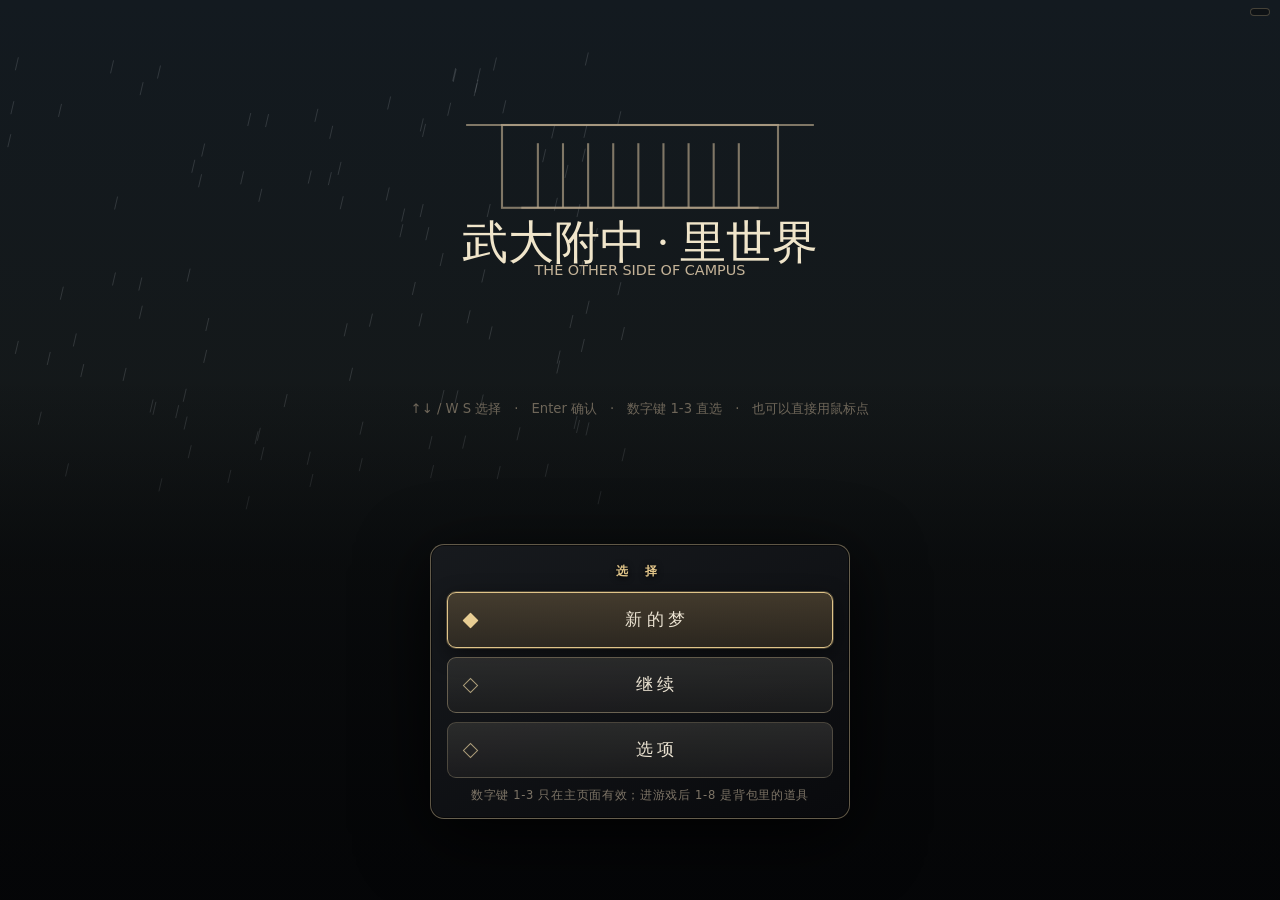
==== commit fb8c3709: "Add files via upload" ====
--- a/index.html
+++ b/index.html
@@ -1,7029 +1,8012 @@
-<!DOCTYPE html>
-<html lang="zh-CN">
-<head>
-<meta charset="UTF-8">
-<meta name="viewport" content="width=device-width,initial-scale=1,maximum-scale=1,user-scalable=no,viewport-fit=cover">
-<title>武大附中 · 里世界 v1.2</title>
-<style>
-  *{box-sizing:border-box;margin:0;padding:0}
-  html,body{width:100%;height:100%;overflow:hidden;background:#0d0b09;
-    font-family:"Kaiti SC","STKaiti","KaiTi","Microsoft YaHei",system-ui,sans-serif;
-    -webkit-user-select:none;user-select:none;-webkit-tap-highlight-color:transparent;
-    touch-action:none;overscroll-behavior:none;
-    --sat:env(safe-area-inset-top,0px);--sab:env(safe-area-inset-bottom,0px);
-    --sal:env(safe-area-inset-left,0px);--sar:env(safe-area-inset-right,0px)}
-  #wrap{position:fixed;inset:0}
-  #cv{display:block;width:100%;height:100%;touch-action:none}
-  #hud{position:fixed;inset:0;pointer-events:none;font-size:13px;letter-spacing:.5px;opacity:0;transition:opacity .6s;
-    padding:var(--sat) var(--sar) var(--sab) var(--sal)}
-  #hud.on{opacity:1}
-  #top{position:absolute;top:0;left:0;right:0;padding:calc(8px + var(--sat)) calc(14px + var(--sar)) 8px calc(14px + var(--sal));display:flex;align-items:center;gap:12px}
-  #sanbox{flex:0 0 132px;height:9px;border:1.5px solid #4a4038;border-radius:5px;position:relative;background:#1a1712;overflow:hidden}
-  #sanbar{position:absolute;inset:0;width:100%;background:#b4483c;transform-origin:left center;transition:transform .25s linear}
-  #clock{font-size:19px;color:#e8ddc8;text-shadow:0 1px 2px #000;font-variant-numeric:tabular-nums;letter-spacing:1px}
-  #sched{margin-left:auto;color:#a1937f;font-size:12.5px;transition:color .3s}
-  #sched.warn{color:#e0705a}
-  #locname{position:absolute;top:44px;left:14px;color:#8e8272;font-size:12px}
-  .btn{pointer-events:auto;cursor:pointer;background:#1c1815;color:#e8ddc8;
-    border:1.5px solid #524639;border-radius:3px;padding:9px 16px;font-family:inherit;font-size:14px;
-    letter-spacing:1px;transition:background .12s}
-  .btn:hover{background:#2a241d}
-  #bagbtn{position:absolute;left:calc(14px + var(--sal));bottom:calc(14px + var(--sab))}
-  #actbtn{position:absolute;right:calc(14px + var(--sar));bottom:calc(96px + var(--sab));display:none;
-    width:76px;height:76px;border-radius:50%;font-size:15px;letter-spacing:2px;padding:0}
-  body.touch #actbtn{display:block}
-  body.touch .btn{padding:12px 18px;font-size:15px}
-  body.touch #bagbtn{bottom:calc(14px + var(--sab))}
-  @media (max-width:820px){
-    #devp{width:100%;border-right:none}
-    #title .btn{width:74vw;max-width:320px}
-    #sub{font-size:15px;bottom:calc(118px + var(--sab));max-width:88vw}
-    #dlg{max-width:80vw}
-    #dlgb{font-size:14px}
-    #choices{right:calc(14px + var(--sar));bottom:calc(126px + var(--sab))}
-    #choices .btn{min-width:130px}
-  }
-  #choices{position:absolute;right:calc(14px + var(--sar));bottom:calc(14px + var(--sab));display:flex;flex-direction:column;gap:7px;align-items:flex-end}
-  #choices .btn{min-width:150px;text-align:left}
-  #choices .btn .k{color:#8e8272;margin-right:7px;font-size:12px}
-  #prompt{position:absolute;left:50%;bottom:66px;transform:translateX(-50%);
-    color:#f0e4c8;background:rgba(20,17,13,.82);border:1.5px solid #524639;border-radius:3px;
-    padding:6px 14px;font-size:13.5px;display:none}
-  #inv{position:fixed;inset:0;background:rgba(8,7,5,.9);display:flex;align-items:center;justify-content:center;
-    pointer-events:none;opacity:0;transition:opacity .24s ease}
-  #inv.open{opacity:1;pointer-events:auto}
-  #invbox{background:#171410;border:2px solid #524639;border-radius:4px;padding:18px 20px;max-width:540px;width:90%}
-  #invbox h2{font-size:16px;color:#c9b489;font-weight:400;letter-spacing:3px;margin-bottom:14px}
-  #grid{display:grid;grid-template-columns:repeat(4,1fr);gap:9px}
-  .slot{height:78px;border:1.5px dashed #3d352c;border-radius:3px;display:flex;flex-direction:column;
-    align-items:center;justify-content:center;gap:3px;color:#6d6355;font-size:11.5px;text-align:center;padding:4px;line-height:1.2}
-  .slot.has{border-style:solid;border-color:#8a7a52;color:#e0d3b4;background:#221d16}
-  .slot svg{width:32px;height:32px;fill:none;stroke:currentColor;stroke-width:1.7;stroke-linecap:round;stroke-linejoin:round}
-  .slot.has svg{color:#d8c48e}
-  #invbox .foot{margin-top:14px;color:#6d6355;font-size:12px;text-align:right}
-  #toast{position:absolute;left:50%;top:84px;transform:translateX(-50%) translateY(-6px);color:#e8ddc8;
-    background:rgba(20,17,13,.85);border-left:3px solid #8a7a52;padding:7px 14px;font-size:13.5px;
-    opacity:0;transition:opacity .32s,transform .32s;max-width:70%;text-align:center}
-  #toast.show{opacity:1;transform:translateX(-50%) translateY(0)}
-  #vign{position:absolute;inset:0;pointer-events:none;opacity:0;transition:opacity .5s;
-    background:radial-gradient(ellipse at center,rgba(0,0,0,0) 42%,rgba(90,10,10,.6) 100%)}
-  #title{position:fixed;inset:0;display:flex;flex-direction:column;align-items:center;justify-content:center;
-    gap:9px;opacity:0;pointer-events:none;transition:opacity .7s ease}
-  #title{display:none !important;visibility:hidden !important}
-  #title.on{opacity:1;pointer-events:auto}
-  #title .btn{width:260px;text-align:center;padding:13px 0;font-size:17px;letter-spacing:7px;
-    background:none;border:none;color:#9d9179;transition:color .2s ease,letter-spacing .25s ease}
-  #title .btn:hover{background:none;border:none;color:#f6ead0;letter-spacing:11px;text-shadow:0 0 18px rgba(220,200,150,.35)}
-  #title .thint{position:absolute;bottom:26px;font-size:12px;color:#5f5748;letter-spacing:2px}
-  #title .ver{position:absolute;top:18px;left:22px;font-size:11px;color:#4a443a;letter-spacing:2px}
-  #pro{position:fixed;inset:0;display:flex;align-items:center;justify-content:center;
-    opacity:0;pointer-events:none;transition:opacity .8s ease}
-  #pro.on{opacity:1;pointer-events:auto}
-  #protext{max-width:680px;padding:0 44px;font-size:22px;line-height:2.15;color:#ded4bc;
-    letter-spacing:2px;text-align:center;text-shadow:0 2px 10px #000}
-  #prohint{position:absolute;bottom:40px;font-size:12px;color:#6a6252;letter-spacing:3px}
-  /* ---------- 开发者模式 ---------- */
-  #devp{position:fixed;left:0;top:0;bottom:0;width:392px;background:rgba(10,9,7,.96);
-    border-right:1.5px solid #524639;padding:12px 14px 40px;overflow-y:auto;z-index:50;
-    transform:translateX(-100%);transition:transform .22s ease;font-size:12px;color:#c8bda4;pointer-events:auto}
-  #devp.on{transform:translateX(0)}
-  #devp h3{font-size:12px;font-weight:400;color:#8fd8cf;letter-spacing:2px;margin:14px 0 7px;
-    border-left:2px solid #3fd0c9;padding-left:7px}
-  #devp h3:first-child{margin-top:2px}
-  #devp .grid2{display:grid;grid-template-columns:1fr 1fr;gap:5px}
-  #devp button{font-family:inherit;font-size:11.5px;color:#d6cbb2;background:#1a1712;border:1px solid #3d352c;
-    border-radius:2px;padding:6px 8px;cursor:pointer;text-align:left;white-space:nowrap;overflow:hidden;text-overflow:ellipsis}
-  #devp button:hover{background:#2a241d;border-color:#8a7a52}
-  #devp button.hot{border-color:#e0705a;color:#f0c4b8}
-  #devp .row{display:flex;align-items:center;gap:8px;margin:5px 0}
-  #devp .row label{flex:0 0 52px;color:#8c8272}
-  #devp input[type=range]{flex:1;accent-color:#3fd0c9}
-  #devp .val{flex:0 0 46px;text-align:right;color:#e0d3b4;font-variant-numeric:tabular-nums}
-  #devtag{position:fixed;left:calc(8px + var(--sal));top:calc(8px + var(--sat));z-index:60;font-size:11px;color:#5d5449;pointer-events:none}
-  #devtag.on{color:#e0705a}
-  #devpv{position:fixed;left:50%;bottom:16px;transform:translateX(-50%);z-index:55;pointer-events:none;
-    font-size:15px;color:#f0e4c8;background:rgba(20,17,13,.86);border:1.5px solid #8a7a52;border-radius:3px;
-    padding:7px 18px;letter-spacing:2px;opacity:0;transition:opacity .2s}
-  #devpv.on{opacity:1}
-  #end{display:none !important;position:fixed;inset:0;background:#000;display:flex;flex-direction:column;align-items:center;
-    justify-content:center;gap:26px;opacity:0;pointer-events:none;transition:opacity 1.6s ease;z-index:46;padding:0 24px}
-  #end.on{opacity:1;pointer-events:auto}
-  #end h1{font-size:32px;font-weight:400;letter-spacing:12px;color:#e8dcc0;text-indent:12px;
-    font-family:"Kaiti SC","STKaiti","KaiTi",serif}
-  #end ul{list-style:none;text-align:center;color:#9d9179;font-size:15px;line-height:2.2;letter-spacing:2px;
-    font-family:"Kaiti SC",serif}
-  #end .btn{width:220px;text-align:center;padding:12px 0;margin-top:10px}
-  #pause{position:fixed;inset:0;background:rgba(4,4,3,.94);display:flex;flex-direction:column;
-    align-items:center;justify-content:center;gap:10px;opacity:0;pointer-events:none;
-    transition:opacity .22s ease;z-index:48;padding:20px}
-  #pause.on{opacity:1;pointer-events:auto}
-  #pause .ph{font-size:13px;color:#6a6252;letter-spacing:6px;margin-bottom:18px}
-  #pause .btn{width:250px;text-align:center;padding:12px 0;font-size:15px;letter-spacing:4px}
-  #pset{display:none;flex-direction:column;gap:12px;margin-top:12px;width:300px}
-  #pset.on{display:flex}
-  #pset .row{display:flex;align-items:center;gap:10px;font-size:13px;color:#a99b80}
-  #pset .row label{flex:0 0 84px}
-  #pset input[type=range]{flex:1;accent-color:#3fd0c9}
-  #pset input[type=checkbox]{width:16px;height:16px;accent-color:#3fd0c9}
-  #pset .row span{flex:0 0 40px;text-align:right;color:#ded2b6;font-variant-numeric:tabular-nums}
-  #pmsg{font-size:12px;color:#8fbf8f;height:16px;letter-spacing:2px}
-  #dead{position:fixed;inset:0;background:#000;z-index:70;display:flex;flex-direction:column;align-items:center;
-    justify-content:center;gap:38px;opacity:0;pointer-events:none;transition:opacity 1.2s ease}
-  #dead.on{opacity:1;pointer-events:auto}
-  #dead .t{font-size:34px;letter-spacing:10px;color:#ded6c4;font-family:"Kaiti SC","STKaiti","KaiTi",serif;
-    text-indent:10px}
-  #dead .btn{width:200px;text-align:center;padding:12px 0;font-size:15px;letter-spacing:4px;
-  opacity:0;transition:opacity .8s ease .9s}
-#dead.on .btn{opacity:1}
-#dead .epi{font-size:13px;color:#6a625a;margin-top:9px;letter-spacing:.12em;font-family:"Kaiti SC","STKaiti","KaiTi",serif}
-  #dead .cause{margin-top:18px;font-size:15px;letter-spacing:2px;color:#8d8574;
-  max-width:62vw;text-align:center;line-height:1.7;opacity:0;transition:opacity 1s ease .5s}
-#dead.on .cause{opacity:1}
-#dead .t{opacity:0;transition:opacity 1.1s ease .15s}
-#dead.on .t{opacity:1}
-  /* ---------- 主角对话框 ---------- */
-  #proskip{position:absolute;right:26px;bottom:26px;z-index:5;background:none;border:1px solid #4a4132;
-  border-radius:3px;color:#8d8574;font-family:inherit;font-size:13px;letter-spacing:3px;
-  padding:9px 20px;cursor:pointer;pointer-events:auto;transition:color .2s,border-color .2s}
-#proskip:hover{color:#f0e4c8;border-color:#8d8574}
-#fade{position:fixed;inset:0;background:#000;opacity:0;pointer-events:none;z-index:80;transition:opacity .7s ease}
-#fade.on{opacity:1;pointer-events:auto}
-#dlg{position:fixed;left:0;top:0;z-index:40;pointer-events:none;opacity:0;transition:opacity .16s;
-    max-width:min(46vw,520px)}
-  #dlg.on{opacity:1}
-  #dlgb{position:relative;background:rgba(236,230,214,.96);color:#241f18;border:2px solid #3a332a;
-    border-radius:4px;padding:10px 14px;font-size:14.5px;line-height:1.62;letter-spacing:.6px;
-    box-shadow:1.5px 2px 0 rgba(0,0,0,.45);font-family:"Kaiti SC","STKaiti","KaiTi",serif}
-  #dlgb:after{content:'';position:absolute;left:26px;top:-11px;width:0;height:0;
-    border:9px solid transparent;border-bottom-color:#3a332a}
-  #dlgb:before{content:'';position:absolute;left:27.5px;top:-7.5px;width:0;height:0;
-    border:7.5px solid transparent;border-bottom-color:rgba(236,230,214,.96);z-index:1}
-  #dlg.who{color:#8a2b22}
-  #dlgc{position:fixed;left:50%;transform:translateX(-50%);bottom:calc(168px + var(--sab));z-index:41;
-    display:flex;flex-direction:column;gap:6px;align-items:stretch;pointer-events:auto;
-    opacity:0;transition:opacity .18s}
-  #dlgc:not(:empty){opacity:1}
-  #dlgc button{min-width:280px}
-  #dlgc button{font-family:"Kaiti SC",serif;font-size:15px;text-align:center;cursor:pointer;letter-spacing:1px;
-    background:rgba(14,12,10,.86);color:#ded2b6;border:1px solid rgba(140,126,96,.55);border-radius:2px;padding:9px 16px;
-    text-shadow:0 1px 6px #000;transition:color .15s,border-color .15s,background .15s}
-  #dlgc button:hover{color:#fff3d6;border-color:#c9b489;background:rgba(40,34,26,.92)}
-  #dlgc button:hover{background:rgba(58,48,36,.96);border-color:#c9b489}
-  #dlgc button i{color:#8e8272;font-style:normal;margin-right:7px;font-size:12px}
-  /* ---------- 底部内心字幕 ---------- */
-  #sub{position:fixed;left:50%;bottom:104px;transform:translateX(-50%) translateY(7px);z-index:39;
-    pointer-events:none;opacity:0;transition:opacity .5s ease,transform .5s ease;max-width:74vw;
-    text-align:center;font-size:16.5px;line-height:1.7;letter-spacing:1.2px;color:#e2d8c0;
-    text-shadow:0 2px 8px #000,0 0 22px rgba(0,0,0,.95);font-family:"Kaiti SC","STKaiti","KaiTi",serif}
-  #sub.on{opacity:1;transform:translateX(-50%) translateY(0)}
-  #sub .em{color:#e0705a}
-
-/* v1.1 视觉系统：界面、场景绘制和触屏分别管理。 */
-/* Hidden overlay children must not intercept the live DOM menu. */
-#san-label{color:#c4aa91;font:700 10px system-ui,sans-serif;letter-spacing:.08em}
-#pause,#pro,#dead,#inv{visibility:hidden}
-#pause.on,#pro.on,#dead.on,#inv.open{visibility:visible}
-:root{color-scheme:dark;--panel:rgba(15,17,19,.88);--edge:rgba(192,178,149,.36);--cream:#ebe3d2;--muted:#a99e8b}
-#hud{z-index:25}
-#top{min-height:61px;padding:calc(9px + var(--sat)) calc(14px + var(--sar)) 9px calc(14px + var(--sal));
-  background:linear-gradient(180deg,rgba(8,9,12,.94),rgba(10,11,13,.75));border-bottom:1px solid var(--edge);backdrop-filter:blur(8px);gap:12px}
-#sanbox{height:11px;flex-basis:clamp(92px,13vw,156px);border-color:#7b6258;background:#231f20}
-#sanbar{background:linear-gradient(90deg,#b75f53,#df8977)}
-#clock{font-family:system-ui,sans-serif;font-size:17px;font-weight:650;letter-spacing:1px}
-#sched{font-size:12px;color:#d1c5b2;max-width:37%;white-space:nowrap;overflow:hidden;text-overflow:ellipsis}
-#locname{top:calc(74px + var(--sat));left:calc(15px + var(--sal));padding:6px 10px;background:var(--panel);border-left:2px solid #baa88b;color:var(--cream);border-radius:3px;max-width:57%;white-space:nowrap;overflow:hidden;text-overflow:ellipsis}
-.btn{background:rgba(20,23,25,.92);border:1px solid var(--edge);color:var(--cream);border-radius:7px;min-height:42px}
-.btn:hover,.btn:focus-visible{border-color:#ddc89d;background:#2c2d2d}
-#pausebtn{padding:6px 12px;font:600 12px system-ui,sans-serif;min-height:34px;letter-spacing:.1em;white-space:nowrap}
-#bagbtn{padding:11px 16px;border-radius:8px;box-shadow:0 5px 18px #0007}
-#prompt{bottom:calc(70px + var(--sab));width:max-content;max-width:min(88vw,560px);border-radius:8px;white-space:normal;text-align:center;line-height:1.45;background:var(--panel);backdrop-filter:blur(9px);box-shadow:0 5px 25px #0008}
-#toast{top:calc(89px + var(--sat));max-width:min(86%,520px);border-radius:5px;background:rgba(14,16,18,.91);z-index:3}
-#choices{bottom:calc(70px + var(--sab));z-index:3}
-#choices .btn{max-width:min(86vw,340px);line-height:1.4}
-#inv{z-index:45;backdrop-filter:blur(8px)}
-#invbox{border-radius:12px;box-shadow:0 20px 80px #000b;max-height:calc(100dvh - 28px - var(--sat) - var(--sab));overflow:auto}
-.invhead{display:flex;justify-content:space-between;align-items:center;margin-bottom:12px}
-#invbox h2{margin:0}
-#bag-close{min-width:44px;min-height:44px;color:var(--cream);background:#272726;border:1px solid var(--edge);border-radius:7px;font-size:24px;cursor:pointer}
-#pause{overflow:auto;padding:calc(18px + var(--sat)) 18px calc(18px + var(--sab));backdrop-filter:blur(14px)}
-#pause .btn{width:min(330px,90vw);flex-shrink:0;min-height:45px}
-#pause .ph{margin-bottom:10px}
-#pset{flex-shrink:0;max-width:90vw}
-#dlg{max-width:min(460px,84vw)}
-#dlgb{border-radius:8px;box-shadow:0 8px 30px #0007}
-#dlgc{bottom:calc(100px + var(--sab));width:min(370px,calc(100vw - 32px));gap:8px}
-#dlgc button{min-width:unset;width:100%;min-height:44px;border-radius:6px}
-#pro{z-index:44;background:rgba(7,8,10,.76);padding:calc(20px + var(--sat)) 12px calc(20px + var(--sab))}
-#protext{font-size:clamp(18px,3.2vw,25px);line-height:1.9;max-width:620px;padding:0 16px}
-#proskip{position:absolute;right:calc(17px + var(--sar));bottom:calc(18px + var(--sab));z-index:4;min-height:44px;border-radius:6px}
-#prohint{bottom:calc(85px + var(--sab))}
-#menuUI{position:fixed;inset:0;z-index:34;display:none;pointer-events:none;align-items:flex-end;justify-content:center;padding:0 16px calc(9vh + var(--sab))}
-#menuUI.on{display:flex;pointer-events:auto}
-#menu-panel{width:min(420px,93vw);max-height:calc(100vh - 40px);overflow-y:auto;overscroll-behavior:contain;scrollbar-width:thin;padding:16px 16px 14px;background:linear-gradient(155deg,rgba(24,27,31,.96),rgba(9,10,13,.97));border:1.5px solid rgba(212,190,145,.42);border-radius:14px;box-shadow:0 18px 70px #000c,0 0 0 1px #0008 inset;backdrop-filter:blur(18px)}
-#menu-subtitle{font:600 12px system-ui,sans-serif;letter-spacing:.55em;color:#e0c489;text-align:center;margin:2px 0 12px;text-shadow:0 1px 6px #000}
-#menu-items{display:flex;flex-direction:column;gap:9px}
-.menu-choice{width:100%;min-height:56px;padding:11px 16px 11px 46px;position:relative;background:linear-gradient(180deg,rgba(58,58,56,.62),rgba(34,34,34,.62));border:1.5px solid rgba(205,186,146,.40);border-radius:9px;color:var(--cream);text-align:center;font:500 17px 'Kaiti SC','KaiTi',serif;cursor:pointer;touch-action:manipulation}
-.menu-choice small{display:block;margin-top:4px;font:400 11.5px system-ui,sans-serif;color:#c2b298;letter-spacing:0;line-height:1.4}
-.menu-choice::before{content:'';position:absolute;left:17px;top:50%;width:9px;height:9px;margin-top:-4.5px;
-    border:1.6px solid rgba(216,196,150,.75);transform:rotate(45deg);transition:background .15s,border-color .15s}
-  .menu-choice:hover::before,.menu-choice:focus-visible::before,.menu-choice.selected::before{background:#e8cd93;border-color:#e8cd93}
-  .menu-choice:hover,.menu-choice:focus-visible,.menu-choice.selected{background:linear-gradient(180deg,rgba(146,120,78,.38),rgba(96,78,50,.34));border-color:#e0c489;outline:0;
-    box-shadow:0 0 0 1px #e0c48944,0 6px 22px #0007}
-  #menu-items .menu-choice:last-child{border-color:rgba(205,186,146,.26)}
-#tut{position:fixed;left:50%;top:calc(74px + var(--sat));transform:translateX(-50%);z-index:26;
-    display:none;pointer-events:none;font:500 13px/1.5 system-ui,sans-serif;letter-spacing:.08em;
-    color:#eadfc2;background:rgba(12,14,16,.82);border:1px solid rgba(212,190,145,.34);
-    border-radius:8px;padding:7px 15px;box-shadow:0 8px 30px #0009;white-space:nowrap}
-  #tut.on{display:block}
-  #tut b{color:#f2d79a;font-weight:600}
-  #pausehelp{font-size:11px;color:#8b8172;text-align:center;line-height:1.7;letter-spacing:.04em;margin:2px 0 12px}
-  #menu-note{font-size:11.5px;color:#7d7466;text-align:center;line-height:1.5;min-height:14px;margin-top:9px;letter-spacing:.06em;overflow-wrap:anywhere}
-#mobile-ui,#map-close{display:none}
-#dev{position:absolute;top:calc(71px + var(--sat));right:calc(12px + var(--sar));font:10px system-ui,sans-serif;color:#8e8e83;padding:5px;pointer-events:auto}
-@media (pointer:coarse), (max-width:820px){
- #menuUI{padding-top:0;padding-bottom:calc(5vh + var(--sab))}
- #menu-panel{width:min(345px,94vw);padding:10px 12px}
- .menu-choice{min-height:50px;font-size:16px;padding:9px 12px 9px 42px}
- #top{min-height:57px;gap:8px;padding-top:calc(8px + var(--sat));padding-bottom:7px}
- #sanbox{flex-basis:clamp(62px,17vw,105px)}
- #clock{font-size:15px}
- #sched{font-size:11px;flex:1;min-width:0;max-width:none}
- #pausebtn{padding:6px 9px;font-size:12px}
- #pausebtn span{display:none}
- #locname{top:calc(65px + var(--sat));font-size:11px;max-width:66%}
- #dev{top:calc(67px + var(--sat))}
- #bagbtn{display:none}
- #prompt{bottom:calc(198px + var(--sab));font-size:12px;max-width:76vw;left:50%}
- #toast{top:calc(105px + var(--sat));font-size:12px}
- #sub{bottom:calc(251px + var(--sab));font-size:14px;max-width:87vw}
- #dlgc{bottom:calc(95px + var(--sab));max-height:48dvh;overflow:auto}
- #dlg{max-width:84vw}
- #invbox{width:calc(100vw - 30px);padding:13px}
- #grid{gap:5px}
- .slot{height:72px;font-size:11px}
- #mobile-ui{position:fixed;inset:0;z-index:28;pointer-events:none}
- body.touch.playing:not(.control-lock) #mobile-ui{display:block}
- #stick-dock{position:absolute;left:calc(24px + var(--sal));bottom:calc(32px + var(--sab));width:112px;height:112px;border-radius:50%;border:1.5px solid rgba(220,207,181,.52);background:radial-gradient(circle,rgba(215,205,175,.10),rgba(19,21,24,.65));display:flex;align-items:center;justify-content:center;color:#d6cdbb;font-size:12px;letter-spacing:2px}
- #stick-dock:after{content:'';position:absolute;width:44px;height:44px;inset:0;margin:auto;border-radius:50%;background:rgba(231,216,179,.18);border:1px solid rgba(236,221,184,.55)}
- #mobile-actions{pointer-events:auto;position:absolute;right:calc(13px + var(--sar));bottom:calc(21px + var(--sab));display:flex;flex-direction:column;align-items:flex-end;gap:10px}
- .mobile-shortcuts{display:grid;grid-template-columns:repeat(3,56px);gap:7px}
- .mobile-primary{display:flex;gap:10px;align-items:center}
- #mobile-ui button{touch-action:none;cursor:pointer;font:600 12px system-ui,sans-serif;letter-spacing:.04em;color:#f6ecd7;background:rgba(24,27,29,.88);border:1px solid rgba(223,206,166,.55);border-radius:12px;min-height:44px;box-shadow:0 4px 16px #0009}
- .mobile-shortcuts button{min-height:42px}
- #mobile-ui button:active{background:#62513a;border-color:#f6dfac}
- #mobDown{display:none}
- #mobDown.available{display:block}
- #mobAct{height:72px;width:76px;border-radius:50%!important;background:rgba(131,92,55,.86)!important;font-size:16px!important}
- #mobRun{height:58px;min-width:91px;border-radius:28px!important}
- #mobRun.held{background:rgba(148,90,54,.98);border-color:#ffe0a2}
- #look-hint{display:none;position:absolute;right:calc(13px + var(--sar));bottom:calc(209px + var(--sab));font-size:10px;color:#c1b7a5;text-shadow:0 2px 4px black}
- body.fp-mode #look-hint{display:block}
- #map-close{position:fixed;z-index:44;right:calc(16px + var(--sar));bottom:calc(16px + var(--sab));pointer-events:auto;min-height:48px;padding:10px 17px;background:#272726;color:var(--cream);border:1px solid #c9ae7d;border-radius:8px}
- body.map-open #map-close{display:block}
- #choices{bottom:calc(178px + var(--sab))}
-}
-@media (max-height:630px){
- #menuUI{padding-top:0;padding-bottom:calc(12px + var(--sab))}
- #menu-panel{max-width:420px}
- #stick-dock{width:92px;height:92px;bottom:calc(15px + var(--sab))}
- #mobile-actions{bottom:calc(8px + var(--sab));gap:5px}
- .mobile-shortcuts{gap:4px;grid-template-columns:repeat(3,52px)}
- #mobile-ui button{min-height:39px}
- #mobAct{height:58px;width:66px}
- #mobRun{height:52px;min-width:81px}
- body.fp-mode #look-hint{display:none}
- #prompt{bottom:calc(119px + var(--sab));max-width:53vw}
- #sub{bottom:calc(166px + var(--sab));max-width:56vw}
-}
-</style>
-</head>
-<body>
-<div id="wrap"><canvas id="cv"></canvas></div>
-
-<div id="hud">
-  <div id="vign"></div>
-  <div id="top">
-    <span id="san-label">SAN</span><div id="sanbox"><div id="sanbar"></div></div>
-    <div id="clock">11:40</div>
-    <div id="sched">第四节 · 教室</div><button class="btn" id="pausebtn" type="button" aria-label="暂停游戏">Ⅱ <span>暂停</span></button>
-  </div>
-  <div id="locname">武大附中</div>
-  <div id="toast"></div>
-  <div id="dev">v1.2.0</div>
-  <button class="btn" id="bagbtn">背包</button>
-  <div id="prompt"></div>
-  <div id="choices"></div>
-</div>
-
-<!-- 手机端独立交互控件：摇杆/视角在画布上，按钮分开设置，不再把互动和疾跑复用 -->
-<div id="mobile-ui" aria-label="触屏操作">
-  <div id="stick-dock" aria-hidden="true"><span>移动</span></div>
-  <div id="mobile-actions">
-    <div class="mobile-shortcuts">
-      <button type="button" id="mobMap" aria-label="地图">地图</button>
-      <button type="button" id="mobThink" aria-label="思考">思考</button>
-      <button type="button" id="mobView" aria-label="切换视角">视角</button>
-      <button type="button" id="mobBag" aria-label="背包">背包</button>
-      <button type="button" id="mobDown" aria-label="下楼">下楼</button>
-    </div>
-    <div class="mobile-primary">
-      <button type="button" id="mobRun" aria-label="按住疾跑">按住疾跑</button>
-      <button type="button" id="mobAct" aria-label="交互">互动</button>
-    </div>
-  </div>
-  <div id="look-hint" aria-hidden="true">右侧空白处滑动 · 转动视角</div>
-<div id="tut" aria-live="polite"></div>
-</div>
-<button id="map-close" type="button">关闭地图 ×</button>
-
-<div id="inv"><div id="invbox">
-  <div class="invhead"><h2>背 包</h2><button id="bag-close" type="button" aria-label="关闭背包">×</button></div>
-  <div id="grid"></div>
-  <div class="foot" id="bagfoot">按 1–8 或点格子使用 · B / Esc 关闭</div>
-</div></div>
-
-<div id="title" aria-hidden="true"></div>
-<div id="menuUI" aria-label="主菜单"><div id="menu-panel"><div id="menu-subtitle">选 择</div><div id="menu-items"></div><div id="menu-note" role="status"></div></div></div>
-
-<div id="pro"><div id="protext"></div><div id="prohint">点击 / 空格 继续</div><button id="proskip" type="button">跳 过</button></div>
-
-<div id="devp"></div>
-<div id="devtag"></div>
-<div id="devpv"></div>
-<div id="dlg"><div id="dlgb"></div><div id="dlgc"></div></div>
-<div id="sub"></div>
-<div id="fade"></div>
-<div id="dead"><div class="t">你死了。</div><div class="cause" id="deadcause"></div><div class="epi" id="deadepi"></div><button class="btn" id="deadbtn">返回主菜单</button></div>
-<div id="end"><h1 id="endt"></h1><ul id="endl"></ul><button class="btn" id="endbtn">返回主菜单</button></div>
-<div id="pause">
-  <div class="ph">暂 停</div>
-  <div id="pausehelp">WASD 移动 · Shift 疾跑 · E 互动 · H 思考 · B 背包 · V 视角 · M 地图 · G 丢掉<br>背包打开时 1-8 使用对应道具</div>
-      <button class="btn" id="pbResume">继 续 游 戏</button>
-  <button class="btn" id="pbSave">保 存 进 度</button>
-  <button class="btn" id="pbLoad">读 取 进 度</button>
-  <button class="btn" id="pbSet">设 置</button>
-  <button class="btn" id="pbMenu">返 回 主 菜 单</button>
-  <div id="pset">
-    <div class="row"><label>主音量</label><input type="range" id="stVol" min="0" max="100" value="50"><span id="stVolv">50</span></div>
-    <div class="row"><label>屏幕震动</label><input type="checkbox" id="stShake" checked></div>
-    <div class="row"><label>线条沸腾</label><input type="checkbox" id="stBoil" checked></div>
-    <div class="row"><label>画质</label><input type="range" id="stQ" min="0" max="2" value="2"><span id="stQv">高</span></div>
-    <div class="row"><label>字幕停留</label><input type="range" id="stSub" min="1" max="8" value="4"><span id="stSubv">4s</span></div>
-  </div>
-  <div id="pmsg"></div>
-</div>
-
-<script>
-(function(){
-"use strict";
-
-/* ============================ 常量 ============================ */
-var STEP=1/60, DTMAX=1/15, TAU=Math.PI*2, DEG=Math.PI/180, BAG_MAX=8;
-var SC=2.0;
-var SPD_WALK=21, SPD_RUN=36.4, STAM_MAX=100, STAM_DRAIN=17, STAM_REGEN=11;
-var FOV=90*DEG, FOV_FEATHER=6*DEG;      // 视野 ±90°，再各羽化 6°
-var TCOLS=60, TROWS=26, TTILE=9;   // 走廊加宽到 9 行（81 单位），不再挤
-var RATE_CLASS=80;    // 上课
-var RATE_BREAK=12;    // 课间   —— 三次课间合计 ≈ 5 真实分钟
-var RATE_MEAL =14;    // 午饭 / 午休 / 晚饭 —— 合计 ≈ 15 真实分钟
-var RATE_NIGHT=17;    // 晚自习 / 熄灯后 —— 合计 ≈ 20 真实分钟
-var RATE_FREE =37;    // 课外活动
-var RATE_ASSEM=30;    // 课间操
-var DIM_T='rgba(44,41,38,0.17)', DIM_B='rgba(26,26,26,0.20)';
-
-function clamp(v,a,b){ return v<a?a:(v>b?b:v); }
-function hash2(x,y,s){ var h=(x*374761393+y*668265263+s*2147483647)|0; h=(h^(h>>13))*1274126177|0; return ((h^(h>>16))>>>0)/4294967296; }
-function aabb(cx,cy,r,b){ var nx=cx<b.x?b.x:(cx>b.x+b.w?b.x+b.w:cx), ny=cy<b.y?b.y:(cy>b.y+b.h?b.y+b.h:cy); var dx=cx-nx,dy=cy-ny; return dx*dx+dy*dy<r*r; }
-function pointInPoly(x,y,P){ var c=false; for(var i=0,j=P.length-1;i<P.length;j=i++){ var xi=P[i][0],yi=P[i][1],xj=P[j][0],yj=P[j][1]; if(((yi>y)!==(yj>y))&&(x<(xj-xi)*(y-yi)/(yj-yi)+xi)) c=!c; } return c; }
-function angLerp(a,b,t){ var d=((b-a+Math.PI)%TAU+TAU)%TAU-Math.PI; return a+d*t; }
-function smooth(t){ return t*t*(3-2*t); }
-
-/* ============================ 手绘线条 ============================ */
-var VARS=4, BOIL=7, EMPTY=[];
-function rectPts(x,y,w,h,step){ var p=[],i; for(i=x;i<x+w;i+=step)p.push([i,y]); p.push([x+w,y]); for(i=y;i<y+h;i+=step)p.push([x+w,i]); p.push([x+w,y+h]); for(i=x+w;i>x;i-=step)p.push([i,y+h]); p.push([x,y+h]); for(i=y+h;i>y;i-=step)p.push([x,i]); p.push([x,y]); return p; }
-function ellPts(cx,cy,rx,ry,n){ n=n||30; var p=[],i,a; for(i=0;i<n;i++){a=i/n*TAU;p.push([cx+Math.cos(a)*rx,cy+Math.sin(a)*ry]);} p.push([cx+rx,cy]); return p; }
-function bake(pts,amp,seed){ var out=[],k,i,n=pts.length; for(k=0;k<VARS;k++){ var a=new Float32Array(n*2); for(i=0;i<n;i++){ var t=(i===0||i===n-1)?0.3:1; a[i*2]=pts[i][0]+(hash2(i,0,seed+k*131)-0.5)*2*amp*t; a[i*2+1]=pts[i][1]+(hash2(i,1,seed+k*131)-0.5)*2*amp*t; } out.push(a); } return out; }
-var boil=0;
-function pathOf(ctx,v,bi){ var a=v[bi===undefined?boil:bi], n=a.length;
-  ctx.beginPath(); ctx.moveTo(a[0],a[1]); for(var i=2;i<n;i+=2) ctx.lineTo(a[i],a[i+1]); }
-function strokeV(ctx,v,st,bi){ pathOf(ctx,v,bi); if(st.f){ctx.fillStyle=st.f;ctx.fill();}
-  if(st.c){ ctx.strokeStyle=st.c; ctx.lineWidth=st.w||1.6; if(st.dash)ctx.setLineDash(st.dash); ctx.stroke(); ctx.setLineDash(EMPTY); } }
-function drawShape(ctx,sh){ strokeV(ctx,sh.v,sh.s); }
-
-/* ============================ 音效 ============================ */
-var AU={ ok:false, ctx:null, master:null, noise:null, rainSrc:null, rainGain:null, tried:false,
-         amb:null, ambFlt:null, ambOscs:null, ambLfo:null };
-function auInit(){
-  if (AU.ctx||AU.tried) return; AU.tried=true;
-  var AC=window.AudioContext||window.webkitAudioContext; if(!AC) return;
-  try{ AU.ctx=new AC(); var ctx=AU.ctx;
-    var master=ctx.createGain(); if(!master||!master.gain||!master.connect) throw new Error('x');
-    master.gain.value=0.5; master.connect(ctx.destination); AU.master=master;
-    var n=Math.floor(ctx.sampleRate*2), buf=ctx.createBuffer(1,n,ctx.sampleRate);
-    if(!buf||!buf.getChannelData) throw new Error('x');
-    var d=buf.getChannelData(0); for(var i=0;i<n;i++) d[i]=Math.random()*2-1;
-    AU.noise=buf;
-    var s=ctx.createBufferSource(); s.buffer=buf; s.loop=true;
-    var f=ctx.createBiquadFilter(); f.type='lowpass'; f.frequency.value=260; f.Q.value=0.6;
-    var g=ctx.createGain(); g.gain.value=0.05;
-    s.connect(f); f.connect(g); g.connect(master); s.start();
-    AU.ok=true;
-  }catch(e){ AU.ok=false; AU.ctx=null; }
-}
-function auResume(){ if(AU.ctx&&AU.ctx.state==='suspended') AU.ctx.resume(); }
-function auN(dur,f0,f1,q,gain,type){ if(!AU.ok) return;
-  try{ var ctx=AU.ctx,t=ctx.currentTime;
-    var s=ctx.createBufferSource(); s.buffer=AU.noise; s.loop=true;
-    var flt=ctx.createBiquadFilter(); flt.type=type||'bandpass';
-    flt.frequency.setValueAtTime(f0,t); flt.frequency.exponentialRampToValueAtTime(Math.max(28,f1),t+dur); flt.Q.value=q||1;
-    var g=ctx.createGain(); g.gain.setValueAtTime(0.0001,t); g.gain.exponentialRampToValueAtTime(gain,t+0.012); g.gain.exponentialRampToValueAtTime(0.0001,t+dur);
-    s.connect(flt); flt.connect(g); g.connect(AU.master); s.start(t); s.stop(t+dur+0.05);
-  }catch(e){} }
-function auT(f0,f1,dur,gain,type){ if(!AU.ok) return;
-  try{ var ctx=AU.ctx,t=ctx.currentTime;
-    var o=ctx.createOscillator(); o.type=type||'sine';
-    o.frequency.setValueAtTime(f0,t); o.frequency.exponentialRampToValueAtTime(Math.max(18,f1),t+dur);
-    var g=ctx.createGain(); g.gain.setValueAtTime(0.0001,t); g.gain.exponentialRampToValueAtTime(gain,t+0.015); g.gain.exponentialRampToValueAtTime(0.0001,t+dur);
-    o.connect(g); g.connect(AU.master); o.start(t); o.stop(t+dur+0.05);
-  }catch(e){} }
-var SFX={
-  step:function(ind){ if(ind) auN(0.055,1500,520,1.7,0.055); else auN(0.07,520,170,1.2,0.075); },
-  door:function(){ auN(0.34,900,130,0.9,0.10); auT(95,58,0.30,0.055); },
-  stair:function(){ auN(0.06,900,300,1.5,0.07); setTimeout(function(){ auN(0.06,760,240,1.5,0.06); },110); },
-  ui:function(){ auT(880,660,0.07,0.045,'square'); },
-  trans:function(){ auN(0.42,180,2600,0.7,0.075,'lowpass'); },
-  blink:function(){ auT(130,38,0.85,0.13); auN(0.85,320,55,0.6,0.05,'lowpass'); },
-  bell:function(){ auT(524,520,1.5,0.085); auT(1048,1040,1.0,0.032); },
-  heart:function(){ auT(58,38,0.17,0.10); },
-  crack:function(){ auN(0.9,260,60,0.7,0.13,'lowpass'); auT(70,28,1.1,0.10); },
-  slam:function(){ auN(0.22,1200,120,0.8,0.20,'lowpass'); auT(120,42,0.45,0.16); },
-  sleep:function(){ auT(180,28,2.6,0.10); auN(2.6,420,60,0.5,0.05,'lowpass'); },
-  /* 环境底噪：三个低频正弦略微失谐，过一个低通，再叠一个极慢的下滑。
-     听起来是"闷"的、"沉"的，而且音高在慢慢往下掉 —— 被吸进去的感觉。 */
-  ambOn:function(){ if(!AU.ok||AU.amb) return;
-    try{
-      var ctx=AU.ctx;
-      var g=ctx.createGain(); g.gain.value=0.0001; g.connect(AU.master);
-      var flt=ctx.createBiquadFilter(); flt.type='lowpass'; flt.frequency.value=170; flt.Q.value=0.6;
-      flt.connect(g);
-      var oscs=[], base=[38,45.5,57.2], mix=[0.62,0.36,0.19];
-      for (var i=0;i<base.length;i++){
-        var o=ctx.createOscillator(); o.type='sine'; o.frequency.value=base[i];
-        var og=ctx.createGain(); og.gain.value=mix[i];
-        o.connect(og); og.connect(flt); o.start();
-        oscs.push(o);
-      }
-      /* 极慢的下滑：0.035Hz，一个周期快 30 秒 —— 玩家不会明确察觉，只会觉得"沉" */
-      var lfo=ctx.createOscillator(); lfo.type='sine'; lfo.frequency.value=0.035;
-      var lg=ctx.createGain(); lg.gain.value=5.5;
-      lfo.connect(lg); lg.connect(oscs[0].frequency); lg.connect(oscs[1].frequency); lfo.start();
-      /* 更慢的一层起伏，像呼吸 */
-      var br=ctx.createOscillator(); br.type='sine'; br.frequency.value=0.09;
-      var bg=ctx.createGain(); bg.gain.value=0.35;
-      br.connect(bg); bg.connect(g.gain); br.start();
-      AU.amb=g; AU.ambFlt=flt; AU.ambOscs=oscs; AU.ambLfo=[lfo,br];
-      g.gain.exponentialRampToValueAtTime(0.055, ctx.currentTime+4.0);
-    }catch(e){}
-  },
-  ambOff:function(){ if(!AU.amb) return;
-    try{ var c=AU.ctx,g=AU.amb;
-      g.gain.cancelScheduledValues(c.currentTime);
-      g.gain.setValueAtTime(Math.max(0.0001,g.gain.value),c.currentTime);
-      g.gain.exponentialRampToValueAtTime(0.0001,c.currentTime+1.6);
-      var os=AU.ambOscs||[], ls=AU.ambLfo||[];
-      for (var i=0;i<os.length;i++) try{ os[i].stop(c.currentTime+1.8); }catch(e){}
-      for (var j=0;j<ls.length;j++) try{ ls[j].stop(c.currentTime+1.8); }catch(e){}
-    }catch(e){}
-    AU.amb=null; AU.ambFlt=null; AU.ambOscs=null; AU.ambLfo=null;
-  },
-  rainOn:function(){ if(!AU.ok||AU.rainSrc) return;
-    try{ var ctx=AU.ctx; var s=ctx.createBufferSource(); s.buffer=AU.noise; s.loop=true;
-      var f=ctx.createBiquadFilter(); f.type='bandpass'; f.frequency.value=2600; f.Q.value=0.35;
-      var g=ctx.createGain(); g.gain.value=0.0001; g.gain.exponentialRampToValueAtTime(0.16,ctx.currentTime+1.2);
-      s.connect(f); f.connect(g); g.connect(AU.master); s.start(); AU.rainSrc=s; AU.rainGain=g; }catch(e){} },
-  rainOff:function(){ if(!AU.rainSrc) return;
-    try{ var g=AU.rainGain,s=AU.rainSrc,c=AU.ctx;
-      g.gain.cancelScheduledValues(c.currentTime); g.gain.setValueAtTime(g.gain.value,c.currentTime);
-      g.gain.exponentialRampToValueAtTime(0.0001,c.currentTime+1.6); s.stop(c.currentTime+1.8); }catch(e){}
-    AU.rainSrc=null; AU.rainGain=null; }
-};
-
-/* ============================ 过渡 ============================ */
-var TR={ on:false, p:0, dur:0.4, kind:'fade', fired:false, cb:null };
-function go(kind,dur,cb,quiet){ if(TR.on) return; TR.on=true; TR.p=0; TR.dur=dur; TR.kind=kind; TR.cb=cb; TR.fired=false; if(!quiet) SFX.trans(); }
-function trUpdate(dt){ if(!TR.on) return; TR.p+=dt/TR.dur; if(!TR.fired&&TR.p>=0.5){ TR.fired=true; if(TR.cb) TR.cb(); } if(TR.p>=1){ TR.on=false; TR.p=0; } }
-function trDraw(){
-  if (!TR.on) return;
-  var a=smooth(clamp(TR.p<0.5?TR.p*2:(1-TR.p)*2,0,1));
-  var ctx=C; ctx.setTransform(1,0,0,1,0,0); ctx.fillStyle='#000';
-  if (TR.kind==='blink'){ var hh=MH*a/2; ctx.fillRect(0,0,MW,hh); ctx.fillRect(0,MH-hh,MW,hh+1); }
-  else if (TR.kind==='stair'){ ctx.fillRect(0,0,MW,MH*a); }
-  else { ctx.globalAlpha=a; ctx.fillRect(0,0,MW,MH); ctx.globalAlpha=1; }
-}
-
-/* ============================ 调色 ============================ */
-var ACC='#c8342a';
-var PAL={
-  t:{ sky:'#efe9db', out:'#e2dbc9', noncamp:'#c9c2b2', road:'#d3cbb8', roadLine:'#bdb49d',
-      field:'#a8cd93', fieldInk:'#6f9a5c', court:'#8fc287', track:'#c2a98d', trackInk:'#a2866a',
-      garden:'#9ecb8c', bldg:'#efd9c9', bldgInk:'#6b4f42', dorm:'#ece7d6', dormInk:'#6b6350',
-      aux:'#ded7c4', auxInk:'#6a6355', canopy:'#d8d2be', canopyInk:'#6a6355',
-      ink:'#3d332a', ink2:'#8a7c69', tree:'#82b96b', treeInk:'#4a7540',
-      toilet:'#e3eaee', toiletInk:'#5c6a72', board:'#2f4038', glass:'#bcd8e4',
-      desk:'#d9c9a8', deskInk:'#8a7856', floor:'#ded6c2',
-      skin:'#f0d6c0', cloth:'#3b4a6b', hair:'#26201c', pack:'#8a4a3a' },
-    /* 里世界：整体压暗一档，并且往冷灰偏 —— 不是"没颜色"，是"颜色被抽走了"。
-       轮廓色 ink 保持高对比，不然暗底上什么都看不见。 */
-    bw:{ sky:'#0b0d0f', out:'#191b1d', noncamp:'#111315', road:'#1e2023', roadLine:'#2c2f32',
-         field:'#222426', fieldInk:'#3c4043', court:'#1d1f22', track:'#272a2d', trackInk:'#3c4043',
-         garden:'#212325', bldg:'#1d1f22', bldgInk:'#82868a', dorm:'#1b1d20', dormInk:'#767a7e',
-         aux:'#1a1c1f', auxInk:'#6e7276', canopy:'#17191c', canopyInk:'#5e6266',
-         ink:'#c8ccd0', ink2:'#4a4e52', tree:'#1f2124', treeInk:'#5c6064',
-         toilet:'#282b2e', toiletInk:'#787c80', board:'#07080a', glass:'#32363a',
-         desk:'#292b2e', deskInk:'#7e8286', floor:'#1a1c1f',
-         skin:'#a8acb0', cloth:'#32363a', hair:'#0f1011', pack:'#3c4044' }
-};
-var BW=true;
-function P(k){ return BW ? PAL.bw[k] : PAL.t[k]; }
-
-/* ============================ 物品 ============================ */
-var ITEMS={
-  card:{ n:'学生证', svg:'<svg viewBox="0 0 32 32"><rect x="4" y="8" width="24" height="16" rx="2"/><circle cx="11" cy="16" r="3"/><path d="M16.5 13.5h9M16.5 17h9M16.5 20.5h6"/></svg>' },
-  phone:{ n:'手机', svg:'<svg viewBox="0 0 32 32"><rect x="10" y="4" width="12" height="24" rx="2.5"/><path d="M14 24.5h4"/></svg>' },
-  chalk:{ n:'粉笔', svg:'<svg viewBox="0 0 32 32"><path d="M8.5 21.5l13-13 4 4-13 13z"/><path d="M8.5 21.5l-2.5 5 5.5-2"/><path d="M19 11l4 4"/></svg>' },
-  map:{ n:'平面图', svg:'<svg viewBox="0 0 32 32"><path d="M4 8.5l8-3 8 3 8-3v18l-8 3-8-3-8 3z"/><path d="M12 5.5v18M20 8.5v18"/></svg>' },
-  key:{ n:'钥匙', svg:'<svg viewBox="0 0 32 32"><circle cx="11" cy="11" r="5"/><path d="M14.5 14.5L24 24M20.5 20.5l2.5-2.5M23.5 23.5l2.5-2.5"/></svg>' },
-  torch:{ n:'手电筒', svg:'<svg viewBox="0 0 32 32"><rect x="12" y="5" width="8" height="9" rx="1.5"/><path d="M14 14v13h4V14z"/><path d="M9.5 3.5h13"/></svg>' },
-  brolly:{ n:'雨伞', svg:'<svg viewBox="0 0 32 32"><path d="M4 16a12 12 0 0124 0z"/><path d="M16 16v9a3 3 0 006 0"/><path d="M16 16V5"/></svg>' },
-  coat:{ n:'校服外套', svg:'<svg viewBox="0 0 32 32"><path d="M11 6l5 3.5L21 6l5 5-3 3v12H9V14L6 11z"/><path d="M16 9.5V26"/></svg>' },
-  pill:{ n:'药片', svg:'<svg viewBox="0 0 32 32"><g transform="rotate(-30 16 16)"><rect x="6" y="11.5" width="20" height="9" rx="4.5"/><path d="M16 11.5v9"/></g></svg>' },
-  hw:{ n:'作业本', svg:'<svg viewBox="0 0 32 32"><path d="M7 5h18v22H9a2 2 0 01-2-2z"/><path d="M7 25a2 2 0 012-2h16"/><path d="M12 10h9M12 14h9M12 18h6"/></svg>' },
-  coin:{ n:'硬币', svg:'<svg viewBox="0 0 32 32"><circle cx="16" cy="16" r="10"/><path d="M16 10.5v11M12.5 13.5h7M12.5 18.5h7"/></svg>' },
-  usb:{ n:'U盘', svg:'<svg viewBox="0 0 32 32"><rect x="11" y="5" width="10" height="8" rx="1"/><path d="M13 13h6v12a3 3 0 01-6 0z"/><path d="M13.5 8.5h1.5M16.5 8.5h1.5"/></svg>' },
-  watch:{ n:'手表', svg:'<svg viewBox="0 0 32 32"><rect x="10" y="5" width="12" height="6" rx="1"/><rect x="10" y="21" width="12" height="6" rx="1"/><circle cx="16" cy="16" r="8"/><path d="M16 11v5l3.5 2"/></svg>' },
-  memo:{ n:'纸条', svg:'<svg viewBox="0 0 32 32"><path d="M8 5h16v22H8z"/><path d="M11.5 11h9M11.5 15h9M11.5 19h5"/></svg>' }
-};
-
-/* ---------- Flashback: independent state with explicit cancellation and palette restoration ---------- */
-var FLASH={ t:0, dur:0, cool:0, pending:0, active:false };
-var FLASHBLOOM={ t:0 };
-function flashPalette(ordinary){
-  if(BW===!ordinary) return;
-  BW=!ordinary;
-  buildOutdoor();
-  for(var id in INTERIORS) INTERIORS[id].baked=false;
-  if(S.room && INTERIORS[S.room]) buildInterior(S.room);
-  dropCache();
-}
-function flashAllowed(){
-  if (typeof FN!=='undefined' && FN && FN.on) return false;   // 假正常期间不闪回表世界
-  return S.screen==='play' && !S.dead && !S.death && !RT.end &&
-    !PAUSE.on && !MAPV.on && !(DLG && DLG.open);
-}
-function flashBack(dur){
-  dur=clamp(Number(dur)||0.7,0.15,3);
-  if(!flashAllowed()) return false;
-  if(TR.on){ FLASH.pending=Math.max(FLASH.pending,dur); return false; }
-  if(FLASH.active){ FLASH.t=Math.max(FLASH.t,dur); FLASH.dur=Math.max(FLASH.dur,dur); return true; }
-  if(FLASH.cool>0) return false;
-  FLASH.active=true; FLASH.t=FLASH.dur=dur; FLASH.pending=0;
-  FLASHBLOOM.t=0.45;
-  flashPalette(true); SFX.blink();
-  return true;
-}
-function flashEnd(){
-  if(!FLASH.active) return;
-  FLASH.active=false; FLASH.t=FLASH.dur=0;
-  flashPalette(false);
-}
-function flashForceEnd(){
-  FLASH.pending=0; FLASHBLOOM.t=0;
-  if(FLASH.active) flashEnd();
-}
-function flashUpdate(dt){
-  if(FLASH.cool>0) FLASH.cool=Math.max(0,FLASH.cool-dt);
-  if(FLASH.active){
-    if(!flashAllowed()){ flashForceEnd(); return; }
-    FLASH.t-=dt;
-    if(FLASH.t<=0) flashEnd();
-    return;
-  }
-  if(FLASH.pending && !TR.on && flashAllowed()){
-    var d=FLASH.pending; FLASH.pending=0;
-    if(FLASH.cool<=0) flashBack(d);
-  }
-  if(FLASH.cool>0 || !flashAllowed() || TR.on) return;
-  if(S.san<20 && Math.random()<dt*0.06) flashBack(0.42);
-}
-function drawFlashBloom(){
-  if(!FLASH.active || FLASHBLOOM.t<=0) return;
-  var ctx=C, a=clamp(FLASHBLOOM.t/0.45,0,1);
-  ctx.save();ctx.setTransform(1,0,0,1,0,0);
-  ctx.fillStyle='rgba(255,248,226,'+(a*a*0.20)+')';ctx.fillRect(0,0,MW,MH);
-  ctx.restore();
-}
-/* ============================ 世界数据 ============================ */
-/* 校园边界。西侧从 y=640 往下退到 x=352，给行政楼／实验楼／钟楼那一边
-   留出一条南北贯通的走道 —— 原来西边界直接顶在 x=400，钟楼被楼和边界夹死。 */
-var BOUND=[[283,130],[706,130],[706,1250],[352,1250],
-           [352,640],[250,640],[250,500],[283,500]];
-var RING=[[243,90],[746,90],[746,1290],[360,1290],[360,600],[210,600],[210,460],[243,460]];
-var NONCAMP={x:250,y:640,w:102,h:610}   /* 西边界退到 352，剩下这条走道归校园 */, GATE_N, GATE_W, GATE_S;
-var OBJ=[
-  { id:'field', n:'大操场', x:293,y:213,w:102,h:282, t:'walk', k:'field' },
-  { id:'court', n:'篮球场', x:435,y:220,w:130,h:160, t:'walk', k:'court' },
-  { id:'track', n:'小跑道', cx:500,cy:827,rx:95,ry:42, t:'walk', k:'track' },
-  { id:'bad3',  n:'三个羽毛球场', x:425,y:405,w:183,h:95, t:'walk', k:'court' },
-  { id:'bad2',  n:'两个羽毛球场', x:410,y:612,w:170,h:54, t:'walk', k:'court' },
-  { id:'garden',n:'花园', x:400,y:1000,w:270,h:78, t:'walk', k:'garden' },
-  { id:'garage',n:'地下车库出入口', x:315,y:142,w:150,h:42, t:'solid', k:'aux', noent:true },
-  { id:'guard', n:'保安岗', x:552,y:142,w:56,h:40, t:'solid', k:'aux', enter:'guard1' },
-  { id:'shed',  n:'电动车棚', x:572,y:210,w:36,h:165, t:'solid', k:'canopy' },
-  { id:'gear',  n:'体育器材室', x:302,y:430,w:84,h:58, t:'solid', k:'aux', enter:'gear1' },
-  { id:'garw',  n:'地下车库人行口', x:285,y:510,w:62,h:58, t:'solid', k:'aux', enter:'garage1' },
-  { id:'trash', n:'垃圾房', x:660,y:1146,w:44,h:40, t:'solid', k:'aux', enter:'trash1' },
-  { id:'admin', n:'行政楼', x:400,y:515,w:270,h:90, t:'solid', k:'bldg', enter:'admin1' },
-  { id:'lab',   n:'实验楼', x:400,y:670,w:270,h:100, t:'solid', k:'bldg', enter:'lab1' },
-  { id:'teach', n:'教学楼', x:452,y:865,w:218,h:120, t:'solid', k:'bldg', enter:'teach1' },
-  { id:'bell',  n:'钟楼', x:400,y:878,w:52,h:94, t:'solid', k:'bldg', noent:true },
-  { id:'dormN', n:'宿舍', x:452,y:1090,w:200,h:50, t:'solid', k:'dorm', enter:'dorm1' },
-  { id:'canteen',n:'食堂', x:548,y:1140,w:104,h:40, t:'solid', k:'dorm', enter:'canteen1' },
-  { id:'dormS', n:'宿舍', x:452,y:1180,w:200,h:50, t:'solid', k:'dorm', enter:'dorm2' },
-  { id:'c1', n:'连廊①', x:602,y:605,w:60,h:65, t:'elev' },
-  { id:'c2', n:'连廊②', x:602,y:770,w:60,h:90, t:'elev' }
-];
-/* 路边物件：[类型, x, y]（V5 坐标） */
-var PROPS=[
-  ['lamp',512,180],['lamp',512,300],['lamp',416,560],['lamp',660,560],
-  ['lamp',420,830],['lamp',660,1080],['lamp',430,1200],['lamp',620,1420],
-  ['lamp',300,880],['lamp',686,900],
-  ['bin',540,660],['bin',900,700],['bin',470,1230],['bin',662,1260],
-  ['board',300,1160],['board',686,640],
-  ['bench',360,1000],['bench',560,1120],['bench',300,760],['bench',660,1000]
-];
-/* 地上的粉笔字 / 纸条：走过去自动读，不占背包 */
-var NOTES=[
-  { x:515, y:640, t:'我：地上有一行粉笔字。「第一节，别抬头。」', seen:0 },
-  { x:640, y:830, t:'我：谁的鞋印，从实验楼一直踩到教学楼。只有去，没有回。', seen:0 },
-  { x:470, y:1050, t:'我：花坛边压着一张纸。「数到十三再睁眼。」', seen:0 },
-  { x:330, y:480, t:'我：大操场中间有个圈。是用粉笔画的，边上还留着脚印。', seen:0 },
-  { x:560, y:300, t:'我：篮球架下面写着「三次」。不知道是三次什么。', seen:0 },
-  { x:490, y:1005, t:'我：台阶上有一片干掉的深色。不像水。', seen:0 },
-  { x:500, y:1085, t:'我：墙根有划痕，一排一排的，像有人在数天数。', seen:0 },
-  { x:380, y:620, t:'我：这里以前应该有个门。现在是墙。', seen:0 }
-];
-function roofTick(){
-  if (S.room!=='teach6'||RT.dblSeen) return;
-  var R=INTERIORS['teach6']; if(!R) return;
-  var fx=R.ox+R.w*0.76, fy=R.oy+R.h*0.40;
-  var dx=S.x-fx, dy=S.y-fy;
-  if (dx*dx+dy*dy < 1600){
-    RT.dblSeen=1; S.san-=14; flashBack(1.6);
-    os('我：他转过来了。',3.2);
-    setTimeout(function(){ os('我：那是我。',3.6); },2200);
-    setTimeout(function(){ os('我：他张嘴了，可是没有声音。',4.4); },5200);
-  }
-}
-/* ============================ 探索点与推理 ============================
-   在校园里走到某些地方会"注意到"一件事（探索点）。攒够了就能静下来想
-   怎么出去。想出来的办法不一定对 —— 有的通向四条真路线，有的直接送命。 */
-var HINT={ found:{}, n:0 };
-var SPOTS=[
-  { id:'guard', x:300, y:152, r:44, t:'我：保安岗的窗户锁着。里面桌上有一串钥匙，还有一块写着车牌号的板子。',
-    idea:'key', ideaN:'撬保安岗的窗户，拿那串车钥匙' },
-  { id:'gate',  x:514, y:146, r:40, t:'我：闸机要刷卡。我的学生证刷上去，红灯。',
-    idea:'white', ideaN:'把闸机的白名单改掉' },
-  { id:'data',  x:560, y:560, r:40, t:'我：行政楼三楼那间屋子写着"数据中心"。门禁认白名单。',
-    idea:null },
-  { id:'comp',  x:560, y:700, r:60, t:'我：实验楼三楼是计算机教室。教师机接的是校内网。',
-    idea:null },
-  { id:'garage',x:316, y:539, r:40, t:'我：地下车库停着六辆车。有几辆油表还没到底。',
-    idea:'car', ideaN:'找一辆牌号对的、还有油的车，直接开出去' },
-  { id:'trash', x:700, y:1180, r:46, t:'我：垃圾房的桶底是空的，下面通着墙外。墙上贴着清运时间表——下午五点半。',
-    idea:'bin', ideaN:'钻进第三个桶，等垃圾车把我运出去' },
-  { id:'wall',  x:690, y:900, r:44, t:'我：东围墙外面就是马路。刚才有人走过去，走路的样子很正常。',
-    idea:'beg', ideaN:'朝围墙外面的人喊，让他帮我' },
-  { id:'climb', x:344, y:459, r:40, t:'我：体育器材室里有绳梯，还有几根长竹竿。翻墙应该够得着。',
-    idea:'climb', ideaN:'用器材室的绳梯翻过东围墙' },
-  { id:'stall', x:480, y:900, r:40, t:'我：第三个隔间的地砖是松的。底下是空的，能听见风。',
-    idea:'beast', ideaN:'把东西从第三个隔间扔下去，看看下面有什么' },
-  { id:'office',x:470, y:600, r:60, t:'我：办公室的书架第二层塞着杂物。有纸条、电池，可能还有别的东西。',
-    idea:null },
-  { id:'front', x:514, y:158, r:36, t:'我：正门是电动伸缩门。停电的时候它会自己滑开一条缝。',
-    idea:'front', ideaN:'等它自己开一条缝，从正门走出去' }
-];
-var IDEAS={
-  key:   { n:'撬保安岗的窗户，拿那串车钥匙', run:function(){
-             if (RT.key){ os('我：钥匙已经在我手里了。',3.2); return; }
-             RT.key=1; os('我：玻璃比我想的脆。钥匙在我手里了。',4.4);
-             os('我：牌号是 '+RT.plate+'。',3.6); } },
-  car:   { n:'找一辆牌号对的、还有油的车，直接开出去', run:function(){
-             if (!RT.key){ os('我：我没有钥匙。得先弄到一串。',4.2); return; }
-             os('我：车在地下车库。得走过去。',4.0); } },
-  white: { n:'把闸机的白名单改掉', run:function(){
-             if (RT.hacked){ os('我：密钥在手里了，去行政楼三楼那台机器上改。',4.6); return; }
-             if (RT.data){ os('我：名单改过了。从东边那个小门走。',4.4); return; }
-             os('我：得先弄到白名单密钥。计算机教室那台教师机也许行。',5.0);
-             setTimeout(function(){ if(!RT.data) os('我：改完从东边那个小门出去。正门是刷卡闸机，走不通。',6.0); },3200); } },
-  bin:   { n:'钻进第三个桶，等垃圾车把我运出去', run:function(){
-             if(S.room!=='trash1'){ os('我：得亲自去垃圾房的第三个桶那里。',4.0); return; }
-             if (trashWindow()){ os('我：就是现在。',2.6); useTrash(); return; }
-             /* 时间窗外要说清楚是几点 —— 原来只说"得等"，玩家根本猜不到是 17:30 */
-             var m=Math.floor(S.tsec/60), h=Math.floor(m/60), mm=m%60;
-             os('我：桶还是满的。清运时间是下午五点半 —— 现在 ' + h + ':' + (mm<10?'0':'') + mm + '。',6.4); } },
-  front: { n:'等它自己开一条缝，从正门走出去', run:function(){
-             kill('你从那条缝里挤了出去。然后你从另一个校门走了进来，衣服上还有雨。','slit'); } },
-  climb: { n:'用器材室的绳梯翻过东围墙', run:function(){
-             kill('你翻上了墙头。墙外面还有一道墙，再外面还有一道。你一直翻到天亮。','vignette'); } },
-  beg:   { n:'朝围墙外面的人喊，让他帮我', run:function(){
-             os('我：喂 —— ！',2.6);
-             setTimeout(function(){ os('我：他停下来了。他转过头。',4.0); },1800);
-             setTimeout(function(){ kill('他朝你走过来。他没有绕到校门口 —— 他从墙里直接走了进来。','face'); },4200); } },
-  beast: { n:'把东西从第三个隔间扔下去，看看下面有什么', run:function(){
-             if (!RT.dropped || !isThirdStall(RT.dropped.room,RT.dropped.x,RT.dropped.y)){ os('我：得去教学楼的第三个隔间，在那里留下东西。',4.2); return; }
-             os('我：东西已经放在第三个隔间了。得在特定时刻回去。',4.0); } }
-};
-function spotTick(){
-  for(var i=0;i<SPOTS.length;i++){
-    var sp=SPOTS[i]; if (HINT.found[sp.id]) continue;
-    var dx=S.x-sp.x*SC, dy=S.y-sp.y*SC;
-    if (dx*dx+dy*dy < (sp.r*SC)*(sp.r*SC)){
-      HINT.found[sp.id]=1; HINT.n++;
-      SFX.ui();
-      os(sp.t, 5.6);
-      if (sp.idea) setTimeout(function(id){ return function(){
-        if (HINT.found[id]) os('我：……也许可以从这儿想办法。',4.2);
-      }; }(sp.id), 5600);
-      if (sp.idea && !HINT.ideaSeen){ HINT.ideaSeen={}; }
-      if (sp.idea){ HINT.ideaSeen[sp.idea]=1; HINT.ideaN=(HINT.ideaN||0)+1; }
-    }
-  }
-}
-function thinkList(){
-  var out=[], seen={};
-  for(var i=0;i<SPOTS.length;i++){
-    var sp=SPOTS[i];
-    if (!sp.idea || !HINT.found[sp.id] || seen[sp.idea]) continue;
-    if (sp.idea==='white' && S.talent!=='code') continue;
-    seen[sp.idea]=1;
-    out.push([sp.idea, IDEAS[sp.idea] ? IDEAS[sp.idea].n : sp.ideaN]);
-  }
-  return out;
-}
-/* 花一条线索"确认"某个办法：告诉玩家它是通的还是坑。
-   线索从异象正解和校园探索点来 —— 这样"攒线索"才有意义。 */
-var VERIFY={};                    // idea -> 1(通) / 2(坑)
-function verifyIdea(id){
-  if (VERIFY[id]){ os('我：这个我已经想清楚了。',3.0); return; }
-  var c=RT.clue||0;
-  if (c<1){ os('我：我还没想清楚。得多看看别的地方。',4.2); return; }
-  RT.clue=c-1;
-  var trap = (id==='front'||id==='climb'||id==='beg');
-  VERIFY[id] = trap?2:1;
-  SFX.ui();
-  if (trap){
-    var why={ front:'我：正门那个缝……我总觉得不对劲。它开得太是时候了。',
-              climb:'我：翻墙。可是操场那边看过去，墙头上什么都没有。连天都没有。',
-              beg:  '我：喊人。我张了张嘴，又闭上了。刚才那个人走路的姿势不太对。' }[id];
-    os(why,5.4);
-  } else {
-    var why2={ key:'我：保安岗的玻璃是普通的。能砸。',
-               car:'我：牌号在我手上。车库里有油的车不止一辆。',
-               white:'我：名单在服务器里。机房那台教师机接得到。',
-               bin:'我：桶底是空的。垃圾车来的时候，桶会被抬走。',
-               beast:'我：第三个隔间底下有风。风是从外面来的。' }[id];
-    os(why2||'我：这条路是通的。',5.0);
-  }
-}
-function thinkOpen(){
-  if (S.screen!=='play'||S.dead||S.death||RT.end||PAUSE.on||MAPV.on||DLG.open) return;
-  var list=thinkList();
-  if (!list.length){
-    os('我：现在想不出什么。先在学校里走走，看看有什么能用。',5.0);
-    return;
-  }
-  var labels=[], meta=[];
-  for(var i=0;i<list.length;i++){
-    var id0=list[i][0];
-    var v=VERIFY[id0];
-    var tag = v===1 ? '　（我想通了：通）' : (v===2 ? '　（我想通了：别去）' : '');
-    labels.push((i+1)+'. '+list[i][1]+tag);
-    meta.push([id0, v]);
-  }
-  var clues=RT.clue||0;
-  if (clues>0) labels.push('静下来再想想（用 1 条线索确认一个办法，还剩 '+clues+' 条）');
-  SFX.ui();
-  ask('我在想，怎么才能出去。', labels, function(k){
-    if (k===meta.length){                       // "再想想"
-      var opts=[], ids=[];
-      for (var j=0;j<meta.length;j++){ if (meta[j][1]) continue; ids.push(meta[j][0]); opts.push(meta[j][0]==='front'?'正门那条缝':IDEAS[meta[j][0]].n); }
-      if (!ids.length){ os('我：好像都想明白了。',3.0); return; }
-      ask('要确认哪一个？', opts, function(k2){ if (ids[k2]) verifyIdea(ids[k2]); });
-      return;
-    }
-    if (!meta[k]) return;
-    var id=meta[k][0];
-    if (!id || !IDEAS[id]) return;
-    IDEAS[id].run();
-  });
-}
-function noteTick(){
-  for(var i=0;i<NOTES.length;i++){
-    var n=NOTES[i]; if(n.seen) continue;
-    var dx=S.x-n.x*SC, dy=S.y-n.y*SC;
-    if (dx*dx+dy*dy < (22*SC)*(22*SC)){ n.seen=1; os(n.t,5.4); SFX.ui(); flashBack(0.9); }
-  }
-}
-var TREES=[275,175, 390,175, 620,196, 270,250, 620,440, 660,500, 280,540, 365,555,
-           300,610, 375,620, 590,620, 645,490, 600,1085, 470,1240, 600,1240, 380,505];
-function runeShape(cx,cy,r,seed){
-  var g=[], outer=[], inner=[], i, a, rr;
-  for(i=0;i<26;i++){ a=i/26*TAU; rr=r*(1+(hash2(i,3,seed)-0.5)*2*0.14);
-    outer.push([cx+Math.cos(a)*rr, cy+Math.sin(a)*rr*0.94]); }
-  outer.push([outer[0][0],outer[0][1]]);
-  for(i=0;i<20;i++){ a=i/20*TAU; rr=r*0.64*(1+(hash2(i,4,seed+7)-0.5)*2*0.16);
-    inner.push([cx+Math.cos(a)*rr, cy+Math.sin(a)*rr*0.94]); }
-  inner.push([inner[0][0],inner[0][1]]);
-  g.push({ pts:outer, w:2.4 }); g.push({ pts:inner, w:1.8 });
-  for(i=0;i<5;i++){ var a1=i/5*TAU+0.3, a2=a1+2.2;
-    g.push({ pts:[[cx+Math.cos(a1)*r*0.64, cy+Math.sin(a1)*r*0.60],
-                  [cx+Math.cos((a1+a2)/2)*r*0.28, cy+Math.sin((a1+a2)/2)*r*0.26],
-                  [cx+Math.cos(a2)*r*0.64, cy+Math.sin(a2)*r*0.60]], w:1.6 }); }
-  g.push({ pts:[[cx-2.6,cy-1],[cx-1.2,cy+7],[cx+1.2,cy+7],[cx+2.6,cy-1]], w:1.5 });
-  return g;
-}
-function stainShape(x,y,w,h,seed){
-  var g=[], i, p=[], n=18, back=[];
-  for(i=0;i<n;i++){ var t=i/(n-1);
-    p.push([x+t*w, y+Math.sin(t*Math.PI)*h*0.5+(hash2(i,2,seed)-0.5)*h*0.5]); }
-  for(i=n-1;i>=0;i--) back.push([p[i][0], p[i][1]-h*0.42-Math.abs(hash2(i,4,seed)-0.5)*h*0.35]);
-  g.push({ pts:p.concat(back), fill:true, w:1.2 });
-  for(i=0;i<5;i++){ var sx=x+w*(0.12+i*0.19), len=h*(0.7+hash2(i,8,seed)*0.9);
-    g.push({ pts:[[sx,y+h*0.2],[sx+(hash2(i,3,seed)-0.5)*6, y+h*0.2+len]], w:1.6 }); }
-  return g;
-}
-function markShape(x,y,w,h,seed){
-  var p=[], i, a;
-  for(i=0;i<14;i++){ a=i/14*TAU;
-    p.push([x+w*0.5+Math.cos(a)*w*0.62*(1+(hash2(i,1,seed)-0.5)*0.5),
-            y+h*0.5+Math.sin(a)*h*0.34*(1+(hash2(i,2,seed)-0.5)*0.5)]); }
-  p.push([p[0][0],p[0][1]]);
-  return [ { pts:p, fill:true, w:1.2 },
-           { pts:[[x-w*0.4,y+h*0.75],[x+w*1.5,y+h*0.35]], w:1.6 } ];
-}
-var ACCENTS=[
-  { id:'rune', n:'小跑道中央的粉笔阵', col:ACC, glow:1, at:[500,827], rad:41, parts:runeShape(500,827,26,41) },
-  { id:'stain', n:'食堂门口渗出来的', col:'#a8281f', at:[452,1152], rad:70, parts:stainShape(452,1152,92,16,77) },
-  { id:'mark', n:'北门柱上的红漆', col:ACC, at:[486,118], rad:22, parts:markShape(486,118,12,24,91) }
-];
-
-/* ---------- 教学楼网格 ---------- */
-var ROOMS=[[5,11],[13,19],[21,27],[29,35],[37,43],[45,51]];   // 6 间，每间 7 格宽（原来 7 间、6 格）
-var RNAME=['高三1班','高三2班','高一3班','高二3班','高二1班','高二2班'];
-var RDOOR=[8,16,24,32,40,48], SEATC=48, SEATR=6;   // 主角座位在最后一间 = 高二2班
-var KEEP={ '#':'wall','S':'stair','O':'out','L':'link','M':'link','T':'podium','d':'desk','P':'seat','B':'toilet','G':'toilet','R':'shelf',
-           'b':'bed','t':'table','k':'counter','f':'cabinet','l':'lab','w':'basin','v':'rack','c':'car','D':'data','X':'trash' };
-var SOLID={ '#':1 };
-/* 网格字符 → 家具类型：漏在这里的字符会被 runMerge 静默忽略（曾经踩过这个坑） */
-var MISCMAP={ T:'podium', B:'toilet', G:'toilet', S:'stair', R:'shelf', O:'out', L:'link', M:'link',
-              b:'bed', t:'table', k:'counter', f:'cabinet', l:'lab', w:'basin', v:'rack',
-              c:'car', D:'data', X:'trash', n:'computer', p:'piano', x:'globe', q:'gear',
-              o:'pillar', y:'bay' };
-/* 挡路的家具：桌子 t 和打饭窗口 k 不挡，否则食堂后厨会被整排台面封死 */
-var SOLIDCH={ b:1, f:1, l:1, v:1, c:1, R:1, X:1, D:1, n:1, p:1, x:1, q:1, o:1 };
-function teachGrid(fl){
-  var g=[],r,c,s,k,room,off;
-  function blank(ch){ var a=[]; for(c=0;c<TCOLS;c++) a.push(ch); return a; }
-  g.push(blank('#').join(''));
-  for(r=1;r<=14;r++){
-    s=blank('.'); s[0]='#'; s[5]='#'; s[54]='#'; s[TCOLS-1]='#';
-    for(c=1;c<=4;c++) s[c]='B';
-    for(c=55;c<=58;c++) s[c]='G';
-    for(k=0;k<ROOMS.length;k++){ room=ROOMS[k]; s[room[0]-1]='#'; s[room[1]+1]='#';
-      for(c=room[0];c<=room[1];c++){ off=c-room[0];
-        s[c]=(r===1)?((off===Math.floor((room[1]-room[0])/2))?'T':'.'):((off%2===0)?'d':'.'); } }
-    g.push(s.join(''));
-  }
-  var row=g[SEATR].split(''); row[SEATC]='P'; g[SEATR]=row.join('');
-  s=blank('#'); for(k=0;k<RDOOR.length;k++) s[RDOOR[k]]='='; s[3]='='; s[57]='='; g.push(s.join(''));
-  for(r=16;r<=24;r++){ s=blank('.'); s[0]='#'; s[TCOLS-1]='#'; g.push(s.join('')); }
-  for(r=17;r<=23;r++){ var a=g[r].split(''); a[56]='S'; a[57]='S'; a[58]='S'; g[r]=a.join(''); }
-  /* 四楼：北墙东端开连廊口（实验楼在正北）。
-     第 0 行是北墙，第 20/21 行是南边走廊 —— 原来把口开在南边，方向是反的。 */
-  if (fl>=1&&fl<=4){ var al=g[0].split(''); for(var ax=55;ax<=57;ax++) al[ax]='L'; g[0]=al.join(''); }   // 1–4 层都有，3 格宽
-  if (fl===1){ s=blank('#'); s[28]='O'; s[29]='O'; s[30]='O'; g.push(s.join('')); } else g.push(blank('#').join(''));
-  return g;
-}
-function genGrid(nRoom,rw,rows,opt){
-  opt=opt||{};
-  var corr=opt.corr||0;                       // 多出来的走廊行数
-  var cols=2+nRoom*rw+(nRoom-1), g=[], r, c, s, k, base=1, H1=rows-7-corr;
-  function blank(ch){ var a=[]; for(c=0;c<cols;c++) a.push(ch); return a; }
-  g.push(blank('#').join(''));
-  for(r=1;r<=H1;r++){
-    s=blank('.'); s[0]='#'; s[cols-1]='#';
-    for(k=0;k<nRoom;k++){ var c0=base+k*(rw+1), c1=c0+rw-1; s[c0-1]='#'; s[c1+1]='#';
-      for(c=c0;c<=c1;c++){ var off=c-c0;
-        var edge=(off===0||off===rw-1);
-        /* 家具稀疏摆放：靠墙隔一行一个，房间中间只在对角放两件，别糊满 */
-        var f1=(opt.furn&&edge&&r>1&&r<H1&&r%2===0);
-        var f2=(opt.furn&&off%3===1&&r===Math.floor(H1*0.5));
-        s[c]=(r===1&&off===Math.floor(rw/2))?'T'
-           :(f1?opt.furn
-           :(f2?opt.furn
-           :((r>2&&r%2===0&&off%2===1&&!opt.furn)?'d':'.'))); } }
-    g.push(s.join(''));
-  }
-  s=blank('#'); for(k=0;k<nRoom;k++){ var d0=base+k*(rw+1); s[d0+Math.floor(rw/2)]='='; } g.push(s.join(''));
-  for(r=H1+2;r<=rows-2;r++){ s=blank('.'); s[0]='#'; s[cols-1]='#'; g.push(s.join('')); }
-  var sr=H1+3;
-  for(r=sr;r<=sr+1&&r<=rows-2;r++){ var a=g[r].split(''); a[cols-3]='S'; a[cols-2]='S'; g[r]=a.join(''); }
-  /* 连廊口挪到所有行 push 完之后再写（见下面），这里什么都不做 */
-  if (opt.exit==='west'){ var ae=g[rows-3].split(''); ae[0]='O'; g[rows-3]=ae.join(''); }
-  else { s=blank('#'); var ec=Math.floor(cols/2); s[ec]='O'; s[ec+1]='O'; g.push(s.join('')); }
-  /* 行数补齐后再放连廊口 */
-  while (g.length < rows) g.push(blank('#').join(''));
-  /* 连廊口 3 格宽 */
-  if (opt.linkL){ var b3=g[opt.linkL[1]].split(''); for(var q1=-1;q1<=1;q1++) b3[opt.linkL[0]+q1]='L'; g[opt.linkL[1]]=b3.join(''); }
-  if (opt.linkM){ var b4=g[opt.linkM[1]].split(''); for(var q2=-1;q2<=1;q2++) b4[opt.linkM[0]+q2]='M'; g[opt.linkM[1]]=b4.join(''); }
-  var out=[];
-  for(r=0;r<rows;r++){ var row=(g[r]||''); while(row.length<cols) row+='#'; out.push(row.slice(0,cols)); }
-  return out;
-}
-/* ---------- 食堂：大餐厅 + 打饭窗口 + 后厨 ---------- */
-function genCanteen(){
-  /* 原来的 36×16 太小、太挤。放大到 62×28（≈3 倍面积），
-     分三段：前厅（餐桌）→ 打饭窗口 → 后厨 + 冷库 + 洗手间。 */
-  var W=62,H=28,g=[],r,c,s;
-  function blank(ch){ var a=[]; for(c=0;c<W;c++) a.push(ch); return a; }
-  for(r=0;r<H;r++){
-    s=blank('.');
-    if(r===0||r===H-1){ g.push(blank('#').join('')); continue; }
-    s[0]='#'; s[W-1]='#';
-    /* 前厅：1–16 行，四列一组长桌，中间留两条主通道 */
-    if(r>=2&&r<=16&&r%3!==0){ for(c=3;c<W-4;c+=5) s[c]='t'; }
-    /* 打饭窗口：18–19 行 */
-    if(r===18||r===19){ for(c=1;c<W-1;c++) s[c]='k'; }
-    /* 后厨：21–26 行 */
-    if(r>=21&&r<=26){ for(c=1;c<W-1;c++) if((r+c)%4===0) s[c]='k'; }
-    if(r>=21&&r<=26){ s[W-3]='v'; s[W-4]='v'; s[W-5]='v'; }   // 冷库货架
-    g.push(s.join(''));
-  }
-  /* 后厨西头隔出洗手间（3 格宽） */
-  for(r=21;r<=26;r++){ var b=g[r].split(''); b[3]='#'; b[1]='B'; b[2]='B'; g[r]=b.join(''); }
-  s=g[23].split(''); s[4]='='; g[23]=s.join('');
-  /* 大门开在西墙（食堂入口朝西） */
-  s=g[9].split(''); s[0]='O'; s[1]='O'; g[9]=s.join('');
-  return g;
-}
-/* ---------- 宿舍：一排排上下铺 + 东头盥洗室 ---------- */
-function genDorm(fl){
-  var W=44,H=16,g=[],r,c,s;
-  function blank(ch){ var a=[]; for(c=0;c<W;c++) a.push(ch); return a; }
-  g.push(blank('#').join(''));
-  for(r=1;r<=10;r++){
-    s=blank('.'); s[0]='#'; s[W-1]='#';
-    if(r%3!==0){ for(c=2;c<=W-11;c+=3) s[c]='b'; }                    // 上下铺：三格一张，留出过道
-    g.push(s.join(''));
-  }
-  for(r=1;r<=10;r++){ var a=g[r].split(''); a[W-9]='#';              // 盥洗室隔墙
-    if(r>=3&&r<=9&&r%2===1){ a[W-5]='w'; a[W-6]='w'; a[W-7]='w'; }    // 一排龙头
-    g[r]=a.join(''); }
-  s=g[5].split(''); s[W-10]='='; g[5]=s.join('');
-  // 西头再隔一间厕所
-  for(r=1;r<=10;r++){ var b2=g[r].split(''); b2[5]='#'; b2[1]='B'; b2[2]='B'; b2[3]='B'; b2[4]='B'; g[r]=b2.join(''); }
-  s=g[3].split(''); s[6]='='; g[3]=s.join('');
-  for(r=11;r<=14;r++){ s=blank('.'); s[0]='#'; s[W-1]='#'; g.push(s.join('')); }
-  var st=g[13].split(''); st[W-3]='S'; st[W-2]='S'; g[13]=st.join('');
-  s=blank('#'); s[21]='O'; s[22]='O'; g.push(s.join(''));
-  return g;
-}
-/* ---------- 教学楼天台 ---------- */
-function genRoof(){
-  var W=30,H=18,g=[],r,c,s;
-  function blank(ch){ var a=[]; for(c=0;c<W;c++) a.push(ch); return a; }
-  for(r=0;r<H;r++){
-    if(r===0||r===H-1){ g.push(blank('#').join('')); continue; }
-    s=blank('.'); s[0]='#'; s[W-1]='#';
-    g.push(s.join(''));
-  }
-  // 水箱、空调外机、通风管
-  s=g[2].split(''); for(c=5;c<=9;c++) s[c]='R'; g[2]=s.join('');
-  s=g[3].split(''); s[5]='R'; s[9]='R'; g[3]=s.join('');
-  s=g[6].split(''); for(c=18;c<=21;c++) s[c]='v'; g[6]=s.join('');
-  s=g[12].split(''); for(c=4;c<=7;c++) s[c]='v'; g[12]=s.join('');
-  s=g[15].split(''); for(c=20;c<=25;c++) s[c]='v'; g[15]=s.join('');
-  // 楼梯口
-  s=g[H-2].split(''); s[14]='S'; s[15]='S'; g[H-2]=s.join('');
-  return g;
-}
-function genLab(fl, furn, name, linkL, linkM){
-  var cols=46, rows=20, g=[], r, c, s, k, room, off, H1=rows-10;   // 走廊加宽到 6 行
-  function blank(ch){ var a=[]; for(c=0;c<cols;c++) a.push(ch); return a; }
-  g.push(blank('#').join(''));
-  for(r=1;r<=H1;r++){
-    s=blank('.'); s[0]='#'; s[cols-1]='#';
-    for(k=0;k<5;k++){
-      room=[2+k*9, 8+k*9];
-      s[room[0]-1]='#'; s[room[1]+1]='#';
-      for(c=room[0];c<=room[1];c++){
-        off=c-room[0];
-        if (r===1) s[c]=(off===3)?'T':'.';                       // 讲台
-        else if (furn==='n'){ if (r>=2&&r<=7&&r%2===0&&off%2===1) s[c]='n'; }   // 计算机教室：隔位摆，留出走道
-        else if (furn==='p'){ if (r===3&&off===3) s[c]='p'; else if (r>=5&&r<=7&&off%2===0) s[c]='t'; }
-        else if (furn==='x'){ if (r===2&&off===3) s[c]='x'; else if ((off===0||off===6)&&r>1) s[c]='v'; }
-        else { if ((off===0||off===6)&&r>1&&r%2===0) s[c]=furn; else if (off===3&&r===Math.floor(H1/2)) s[c]=furn; }
-      }
-    }
-    g.push(s.join(''));
-  }
-  s=blank('#'); for(k=0;k<5;k++) s[4+k*9]='='; s[45]='='; g.push(s.join(''));
-  // 先把走廊和最后两行都推到 g 里，再往上面放楼梯和连廊口
-  for(r=H1+2;r<=rows-2;r++){ s=blank('.'); s[0]='#'; s[cols-1]='#'; g.push(s.join('')); }
-  if (fl===1){ s=blank('#'); s[22]='O'; s[23]='O'; s[24]='O'; g.push(s.join('')); }
-  else g.push(blank('#').join(''));
-  while (g.length < rows) g.push(blank('#').join(''));
-  for(r=H1+2;r<=rows-2;r++){ var a2=g[r].split(''); a2[41]='S'; a2[42]='S'; g[r]=a2.join(''); }
-  /* 连廊口：北墙（第 0 行）通行政楼，南墙（最后一行）通教学楼。两处都在东端。 */
-  /* 连廊口统一 3 格宽（原来 1 格 = 9 世界单位，玩家碰撞直径就 10 多，等于侧身挤过去） */
-  if (linkM){ var a4=g[0].split(''); for(var mw=-1;mw<=1;mw++) a4[linkM[0]+mw]='M'; g[0]=a4.join(''); }
-  if (linkL){ var a3=g[rows-1].split(''); for(var lw=-1;lw<=1;lw++) a3[linkL[0]+lw]='L'; g[rows-1]=a3.join(''); }
-  if (fl===1){ s=blank('#'); s[22]='O'; s[23]='O'; s[24]='O'; g.push(s.join('')); }
-  else g.push(blank('#').join(''));
-  return g;
-}
-var INTERIORS={};
-function mkFloor(id,name,host,fl,grid,cols,rows,rooms){
-  INTERIORS[id]={ name:name, host:host, floor:fl, grid:grid, cols:cols, rows:rows, tw:TTILE, th:TTILE, rooms:rooms||null };
-}
-function roomSpan(nRoom,rw){ var out=[],k; for(k=0;k<nRoom;k++){ var c0=1+k*(rw+1); out.push([c0,c0+rw-1]); } return out; }
-function buildAll(){
-  var f;
-  for(f=1;f<=5;f++) mkFloor('teach'+f,'教学楼 '+f+'F','teach',f,teachGrid(f),TCOLS,TROWS,ROOMS);
-  mkFloor('teach6','教学楼 天台','teach',6,genRoof(),30,18,null);
-  for(f=1;f<=5;f++){ var gA=genGrid(6,7,22,{furn:'f', corr:3, linkM:f<=4?[46,21]:null});   // 走廊 6 行；南墙东端，1–4 层
-    if (f===3){ var rA=gA[4].split(''); rA[22]='D'; gA[4]=rA.join(''); }
-    mkFloor('admin'+f,'行政楼 '+f+'F','admin',f,gA,2+6*7+5,22,roomSpan(6,7)); }
-  var LABKIND=['','物理实验室','化学实验室','计算机教室','地理教室','音乐教室'];
-  var LABFURN={ phys:'q', chem:'w', comp:'n', geo:'x', music:'p' };
-  for(f=1;f<=5;f++){
-    var gL=genLab(f, LABFURN[['','phys','chem','comp','geo','music'][f]], LABKIND[f],
-                   f<=4?[44,0]:null, f<=4?[44,0]:null);
-    /* 计算机教室：中间那间放一台教师机（D），破解白名单就靠它 */
-    if (f===3){ var rD=gL[2].split(''); rD[23]='D'; gL[2]=rD.join(''); }
-    /* 音乐教室：钢琴本身可交互（p），已经在 genLab 里摆好 */
-    mkFloor('lab'+f,'实验楼 '+f+'F · '+LABKIND[f],'lab',f,gL,2+5*8+4,20,roomSpan(5,8));
-  }
-  mkFloor('canteen1','食堂 1F','canteen',1,genCanteen(),62,28,null);
-  mkFloor('dorm1','宿舍 1F','dormN',1,genDorm(1),44,16,null);
-  mkFloor('dorm2','宿舍 2F','dormN',2,genDorm(2),44,16,null);
-  mkFloor('dorm3','宿舍 3F','dormN',3,genDorm(3),44,16,null);
-  mkFloor('dorm4','宿舍 4F','dormS',4,genDorm(4),44,16,null);
-  mkFloor('dorm5','宿舍 5F','dormS',5,genDorm(5),44,16,null);
-  mkFloor('dorm6','宿舍 6F','dormS',6,genDorm(6),44,16,null);
-  mkFloor('garage1','地下车库','garw',-1,GARAGE,60,26,null);
-  INTERIORS['trash1']={ name:'垃圾房', host:'trash', floor:-1, rooms:null,
-    grid:['#######','#..X..#','#.....#','#.....O','#######'], cols:7, rows:5, tw:TTILE, th:TTILE };
-  INTERIORS['guard1']={ name:'保安岗', host:'guard', floor:1, rooms:null,
-    grid:['######','#..O..','#..O..','#....#','#..T.#','#....#','#..S.#','######'], cols:6, rows:8, tw:TTILE, th:TTILE };
-  INTERIORS['gear1']={ name:'体育器材室', host:'gear', floor:1, rooms:null,
-    grid:['#######','#..R..#','#.R.R.#','#..R.#','#.....O','#######'], cols:7, rows:6, tw:TTILE, th:TTILE };
-  for (var i in INTERIORS) INTERIORS[i].baked=false;
-}
-
-/* 场景说明：主角用第一人称把画面讲出来（玩家可能看不懂画面是什么） */
-var SCENE={
-  canteen1:['我：这怎么这么热闹……还有一股香味。','我：这么多菜。谁摆的？'],
-  dorm1:['我：宿舍。走廊里挂着没干的校服。'],
-  dorm2:['我：宿舍楼上。晾衣绳一直通到走廊尽头。'],
-  dorm5:['我：再往上就是顶层了。楼道里没开灯。'],
-  admin1:['我：行政楼。到处都是旧纸和胶水的味道。'],
-  admin3:['我：三楼。门牌上写着「数据中心」。'],
-  lab1:['我：实验楼。走廊尽头有股药水味。'],
-  lab4:['我：四楼。实验楼和教学楼中间有一条连廊。'],
-  teach1:['我：一楼。这层我认得。'],
-  teach4:['我：我的教室在这层。走廊东头是连廊。'],
-  teach5:['我：五楼。上面只有钟楼那一截还高出来。'],
-  teach6:['我：天台。风比楼下大得多。','我：那边站着一个人。背对着我。'],
-  guard1:['我：保安岗。里面没人，灯还亮着。'],
-  gear1:['我：体育器材室。跳马箱堆到了天花板。'],
-  OUT:['我：校园里一个人也没有。','我：这个点不该这么安静。']
-};
-var LASTSCENE='', SCENECOOL=0;
-var SCENE_SEEN={};
-function describe(id){
-  if(S.talent==='known' && id==='guard1' && !RT.key){
-    RT.key=1; os('我：保安认得我，留下了那串车钥匙和牌号。',4.2);
-  }
-  if(S.talent==='map' && id){
-    S.roster=S.roster||{};
-    if(!S.roster['mapped_'+id]){ S.roster['mapped_'+id]=1;
-      MAPV.marks.push([S.x,S.y]); if(MAPV.marks.length>9) MAPV.marks.shift(); }
-  }
-  if (id && !SCENE_SEEN[id]){ SCENE_SEEN[id]=1; flashBack(0.7); }
-  if (SCENECOOL>0) return;
-  var arr=SCENE[id]; if(!arr||LASTSCENE===id) return;
-  LASTSCENE=id; SCENECOOL=6;
-  os(arr[Math.floor(Math.random()*arr.length)], 4.4);
-}
-/* ============================ 状态 ============================ */
-var S={ screen:'title', room:null, mode:'out', x:0, y:0, ang:-Math.PI/2, vx:0, vy:0,
-        san:100, viol:0, tsec:11*3600+40*60, day:1, diff:'easy', batt:100, gameT:0,
-        stam:STAM_MAX, sprinting:false, stamCool:0, walkPhase:0, moving:false, stepAcc:0,
-        bag:['card','phone','chalk','map',null,null,null,null], seated:false, toastT:0,
-        period:-1, heartT:0, titleT:0, wetAcc:0, frzAcc:0,
-        death:null, dead:null, deadT:0, enterCool:0, throwing:0 };
-var PRO=0;
-var PRO_PAGES=[
-  '你是这学期转来的。',
-  '高二（二）班。第四节，语文。',
-  '前排的人回头问你借橡皮——你还没记住他的名字。',
-  '才第三天。这栋楼你只认得三层。',
-  '粉笔灰在光里飘。你数到第七秒。',
-  '眼皮很重。黑板上的字开始往下淌。',
-  '你把脸埋进胳膊里。',
-  '……',
-  '你睁开眼。教室里一个人也没有。',
-  '窗外的颜色不见了。走廊里没有脚步声。',
-  '你确定：这不是你转来的那个学校。'
-];
-var C, W=0, H=0, DPR=1, MW=0, MH=0;
-var cam={ x:0, y:0, z:3.0 }, camS={ x:0, y:0, init:false };
-var SHAKE={ t:0, mag:0 };
-/* 等级缓存 */
-var BASE={ cv:null, cx:null, x:0, y:0, w:0, h:0, key:'' };
-var OCC={ cell:8, x0:0, y0:0, gw:0, gh:0, data:null, key:'' };
-var VIS={ arr:new Float32Array(2*(256+1)), n:200 };
-
-/* ============================ 缩放 / 建图 ============================ */
-function objById(id){ for(var i=0;i<OBJ.length;i++) if(OBJ[i].id===id) return OBJ[i]; return null; }
-function scaleAll(){
-  var i;
-  for(i=0;i<BOUND.length;i++){ BOUND[i][0]*=SC; BOUND[i][1]*=SC; }
-  for(i=0;i<RING.length;i++){ RING[i][0]*=SC; RING[i][1]*=SC; }
-  NONCAMP.x*=SC; NONCAMP.y*=SC; NONCAMP.w*=SC; NONCAMP.h*=SC;
-  for(i=0;i<OBJ.length;i++){ var o=OBJ[i];
-    if (o.cx!==undefined){ o.cx*=SC;o.cy*=SC;o.rx*=SC;o.ry*=SC; } else { o.x*=SC;o.y*=SC;o.w*=SC;o.h*=SC; } }
-  for(i=0;i<TREES.length;i++) TREES[i]*=SC;
-  for(i=0;i<ACCENTS.length;i++){ (function(a){
-    a.parts=a.parts.map(function(pt){ return { pts:pt.pts.map(function(p){ return [p[0]*SC,p[1]*SC]; }),
-      w:(pt.w||1.6)*SC*0.75, fill:pt.fill }; });
-    a.baked=a.parts.map(function(pt,i2){ return bake(pt.pts,1.1,4200+i*37+i2*5); });
-  })(ACCENTS[i]);
-    if (ACCENTS[i].at){ ACCENTS[i].at[0]*=SC; ACCENTS[i].at[1]*=SC; ACCENTS[i].rad*=SC; } }
-  GATE_N={x:514*SC,y:130*SC}; GATE_W={x:250*SC,y:625*SC}; GATE_S={x:400*SC,y:1019*SC};
-  for(var k in INTERIORS){ var R=INTERIORS[k], h=objById(R.host);
-    R.w=R.cols*R.tw; R.h=R.rows*R.th;
-    R.ox=(h.x+h.w/2)-R.w/2; R.oy=(h.y+h.h/2)-R.h/2; }
-}
-var G={ polys:[] };
-function addShape(kind,pts,amp,seed,style){ G.polys.push({ v:bake(pts,amp,seed), t:kind, s:style }); }
-/* ---------- 场地线稿 ----------
-   球场的白线、田径场的跑道分道线。全部烘进 G.polys，逐帧零开销。
-   坐标一律用 V5 图纸坐标，函数内部乘 SC。 */
-function arcPts(cx,cy,rx,ry,a0,a1,n){
-  var out=[], i;
-  for(i=0;i<=n;i++){ var a=a0+(a1-a0)*(i/n); out.push([cx+Math.cos(a)*rx, cy+Math.sin(a)*ry]); }
-  return out;
-}
-var CLL='rgba(242,238,226,0.78)';      // 球场白线
-var CLL2='rgba(242,238,226,0.50)';     // 次要线
-function lineS(x1,y1,x2,y2,seed,w){
-  addShape('stroke', [[x1*SC,y1*SC],[x2*SC,y2*SC]], 0.8, seed, { c:CLL, w:w||2.6 });
-}
-/* 注意：rectPts(x,y,w,h,step) 的第 5 个参数是步长，不是圆角半径。传 0 会死循环。 */
-function rectS(x,y,ww,hh,seed,w){
-  addShape('stroke', rectPts(x*SC,y*SC,ww*SC,hh*SC,11*SC), 0.8, seed, { c:CLL, w:w||2.6 });
-}
-function roundS(cx,cy,rx,ry,seed,w){
-  addShape('stroke', ellPts(cx*SC,cy*SC,rx*SC,ry*SC,30), 0.8, seed, { c:CLL, w:w||2.6 });
-}
-function arcS(cx,cy,rx,ry,a0,a1,seed,w){
-  addShape('stroke', arcPts(cx*SC,cy*SC,rx*SC,ry*SC,a0,a1,22), 0.8, seed, { c:CLL, w:w||2.6 });
-}
-/* ---------- 篮球场 ---------- */
-function basketballArt(x,y,w,h,seed){
-  var cx=x+w*0.5, cy=y+h*0.5;
-  var inX=x+5, inY=y+5, inW=w-10, inH=h-10;
-  rectS(inX,inY,inW,inH,seed,3.0);
-  lineS(cx,inY,cx,inY+inH,seed+1,3.0);                       // 中线
-  roundS(cx,cy,15,15,seed+2,2.8);                            // 中圈
-  var laneW=34, laneH=44;
-  for(var e=0;e<2;e++){
-    var top = (e===0);
-    var ly = top ? inY : inY+inH-laneH;
-    rectS(cx-laneW*0.5, ly, laneW, laneH, seed+3+e*10, 2.8);   // 罚球区
-    roundS(cx, top ? ly+laneH : ly, 12, 12, seed+5+e*10, 2.4); // 罚球圈
-    /* 三分弧：以篮筐为圆心 */
-    var hoopY = top ? inY+3 : inY+inH-3;
-    var a0 = top ? 0 : Math.PI;
-    arcS(cx, hoopY, 42, 34, top?0:Math.PI, top?Math.PI:TAU, seed+7+e*10, 2.6);
-    /* 篮筐 + 篮板 */
-    addShape('stroke', [[(cx-7)*SC,hoopY*SC],[(cx+7)*SC,hoopY*SC]], 0.6, seed+9+e*10, { c:'rgba(230,120,90,0.9)', w:4.0 });
-    roundS(cx, top ? hoopY+6 : hoopY-6, 4.5, 4.5, seed+11+e*10, 2.2);
-  }
-}
-/* ---------- 羽毛球场（并排 n 块） ---------- */
-function badmintonArt(x,y,w,h,n,seed){
-  var cw=w/n;
-  for(var c=0;c<n;c++){
-    var x0=x+c*cw+3, y0=y+3, w0=cw-6, h0=h-6;
-    var mx=x0+w0*0.5;
-    rectS(x0,y0,w0,h0,seed+c*20,2.6);
-    lineS(mx,y0,mx,y0+h0,seed+c*20+1,2.2);                    // 中线
-    var netY=y0+h0*0.5;
-    lineS(x0,netY,x0+w0,netY,seed+c*20+2,3.0);                // 球网
-    lineS(x0,y0+h0*0.16,x0+w0,y0+h0*0.16,seed+c*20+3,1.8);    // 前发球线
-    lineS(x0,y0+h0*0.84,x0+w0,y0+h0*0.84,seed+c*20+4,1.8);
-    /* 双打边线（内收一点） */
-    addShape('stroke', rectPts((x0+3)*SC,(y0+2)*SC,(w0-6)*SC,(h0-4)*SC,11*SC), 0.8, seed+c*20+5, { c:CLL2, w:1.6 });
-  }
-}
-/* ---------- 田径场：内场 + 分道线 ---------- */
-function fieldArt(x,y,w,h,seed){
-  var cx=x+w*0.5, cy=y+h*0.5;
-  /* 六条跑道，从内场往外扩，每条 7 个单位 */
-  for(var L=0;L<6;L++){
-    var k=(L+1)*7;
-    addShape('stroke', rectPts((x-k)*SC,(y-k)*SC,(w+2*k)*SC,(h+2*k)*SC,13*SC), 0.8, seed+L,
-             { c: L%2 ? CLL2 : CLL, w:2.2 });
-  }
-  addShape('stroke', rectPts((x-46)*SC,(y-46)*SC,(w+92)*SC,(h+92)*SC,13*SC), 0.8, seed+8,
-           { c:'rgba(242,238,226,0.85)', w:3.2 });                    // 跑道外沿
-  /* 内场：足球场 */
-  rectS(x+8, y+18, w-16, h-36, seed+10, 2.6);
-  lineS(x+8, cy, x+w-8, cy, seed+11, 2.4);                            // 中场线
-  roundS(cx, cy, 20, 20, seed+12, 2.4);                               // 中圈
-  /* 两端球门区 + 罚球区 */
-  var gw=36, gh=14, pw=62, ph=26;
-  rectS(cx-gw*0.5, y+18, gw, gh, seed+13, 2.4);
-  rectS(cx-pw*0.5, y+18, pw, ph, seed+14, 2.4);
-  rectS(cx-gw*0.5, y+h-18-gh, gw, gh, seed+15, 2.4);
-  rectS(cx-pw*0.5, y+h-18-ph, pw, ph, seed+16, 2.4);
-  roundS(cx, y+18+ph-9, 3, 3, seed+17, 2.0);
-  roundS(cx, y+h-18-ph+9, 3, 3, seed+18, 2.0);
-  /* 球门 */
-  addShape('stroke', [[(cx-gw*0.5)*SC,(y+18)*SC],[(cx+gw*0.5)*SC,(y+18)*SC]], 0.6, seed+19, { c:'rgba(230,120,90,0.9)', w:4.4 });
-  addShape('stroke', [[(cx-gw*0.5)*SC,(y+h-18)*SC],[(cx+gw*0.5)*SC,(y+h-18)*SC]], 0.6, seed+20, { c:'rgba(230,120,90,0.9)', w:4.4 });
-}
-/* ---------- 小跑道：同心椭圆分道 ---------- */
-function ovalTrackArt(cx,cy,rx,ry,seed){
-  for(var L=0;L<4;L++){
-    var k=L*6;
-    addShape('stroke', ellPts(cx*SC,cy*SC,(rx+k)*SC,(ry+k)*SC,44), 0.8, seed+L,
-             { c: L%2 ? CLL2 : CLL, w:2.2 });
-  }
-  addShape('stroke', ellPts(cx*SC,cy*SC,(rx+24)*SC,(ry+24)*SC,44), 0.8, seed+6,
-           { c:'rgba(242,238,226,0.85)', w:3.0 });
-}
-function buildOutdoor(){
-  G.polys.length=0;
-  var i,o,pts;
-  addShape('fill', rectPts(NONCAMP.x,NONCAMP.y,NONCAMP.w,NONCAMP.h,40), 1.2, 900, { f:P('noncamp') });
-  addShape('stroke', RING, 1.6, 11, { c:P('roadLine'), w:21 });
-  addShape('stroke', RING, 2.0, 12, { c:P('ink2'), w:1.6 });
-  addShape('fill', BOUND, 1.5, 3, { f:P('out') });
-  for(i=0;i<OBJ.length;i++){ o=OBJ[i];
-    if (o.t!=='walk') continue;
-    pts = o.rx ? ellPts(o.cx,o.cy,o.rx,o.ry,34) : rectPts(o.x,o.y,o.w,o.h,38);
-    addShape('fill', pts, 1.6, 100+i*7, { f:P(o.k) });
-    addShape('stroke', pts, 1.6, 100+i*7, { c:P(o.k+'Ink')||P('ink2'), w:2.2 }); }
-  /* 场地线稿：铺完底色之后画线 */
-  for(i=0;i<OBJ.length;i++){ o=OBJ[i];
-    if (o.t!=='walk') continue;
-    if (o.id==='field')  fieldArt(o.x,o.y,o.w,o.h,2100);
-    else if (o.id==='court') basketballArt(o.x,o.y,o.w,o.h,2300);
-    else if (o.id==='bad3') badmintonArt(o.x,o.y,o.w,o.h,3,2500);
-    else if (o.id==='bad2') badmintonArt(o.x,o.y,o.w,o.h,2,2700);
-    else if (o.id==='track') ovalTrackArt(o.cx,o.cy,o.rx,o.ry,2900);
-  }
-  for(i=0;i<OBJ.length;i++){ o=OBJ[i];
-    if (o.t!=='solid' && o.t!=='elev') continue;
-    pts = rectPts(o.x,o.y,o.w,o.h,34);
-    if (o.t==='elev') addShape('stroke', pts, 1.4, 300+i*7, { c:P('ink2'), w:2.0, dash:[9,7] });
-    else { addShape('fill', pts, 1.6, 300+i*7, { f:P(o.k) }); addShape('stroke', pts, 1.6, 300+i*7, { c:P(o.k+'Ink'), w:2.8 }); } }
-  addShape('stroke', [[283*SC,130*SC],[486*SC,130*SC]], 1.4, 501, { c:P('ink'), w:4.6 });
-  addShape('stroke', [[542*SC,130*SC],[706*SC,130*SC],[706*SC,1250*SC],
-    [400*SC,1250*SC],[400*SC,640*SC],[250*SC,640*SC],[250*SC,500*SC],[283*SC,500*SC],[283*SC,130*SC]], 1.4, 502, { c:P('ink'), w:4.6 });
-  var paths=[[[416,132],[416,500]],[[262,506],[666,506]],[[400,650],[666,650]],[[420,640],[420,1240]],[[400,1090],[666,1090]]];
-  for(i=0;i<paths.length;i++) addShape('stroke', [[paths[i][0][0]*SC,paths[i][0][1]*SC],[paths[i][1][0]*SC,paths[i][1][1]*SC]], 1.4, 600+i, { c:P('road'), w:17 });
-  addShape('stroke', [[250*SC,995*SC],[672*SC,995*SC]], 1.4, 700, { c:'#c98a3a', w:7 });
-  /* 井盖 */
-  var MH2=[[430,760],[560,980],[640,1180],[380,300],[600,520]];
-  for(i=0;i<MH2.length;i++){
-    addShape('fill', ellPts(MH2[i][0]*SC, MH2[i][1]*SC, 9*SC, 9*SC, 14), 1.0, 3300+i, { f:BW?'#4a4a4a':'#6a6560' });
-    addShape('stroke', ellPts(MH2[i][0]*SC, MH2[i][1]*SC, 9*SC, 9*SC, 14), 1.0, 3320+i, { c:P('ink2'), w:1.6 });
-    addShape('stroke', [[(MH2[i][0]-6)*SC,(MH2[i][1])*SC],[(MH2[i][0]+6)*SC,(MH2[i][1])*SC]], 0.8, 3340+i, { c:P('ink2'), w:1.2 });
-  }
-  /* 消防栓 */
-  var FH=[[470,700],[300,1120],[690,860]];
-  for(i=0;i<FH.length;i++){
-    addShape('fill', rectPts((FH[i][0]-5)*SC,(FH[i][1]-7)*SC,10*SC,14*SC,4), 1.0, 3400+i, { f:BW?'#5a5a5a':'#b03028' });
-    addShape('stroke', rectPts((FH[i][0]-5)*SC,(FH[i][1]-7)*SC,10*SC,14*SC,4), 1.0, 3420+i, { c:P('ink2'), w:1.4 });
-    addShape('stroke', [[(FH[i][0]-9)*SC,(FH[i][1])*SC],[(FH[i][0]+9)*SC,(FH[i][1])*SC]], 0.8, 3440+i, { c:BW?'#8a8a8a':'#d8c88a', w:2.2 });
-  }
-  /* 树：树池 + 三团叠起来的树冠，不再是单个椭圆 */
-  for(i=0;i<TREES.length;i+=2){ var tx=TREES[i], ty=TREES[i+1];
-    addShape('fill', ellPts(tx,ty+3,15,11,14), 1.6, 780+i, { f:P('noncamp') });
-    addShape('stroke', ellPts(tx,ty+3,15,11,14), 1.6, 781+i, { c:P('ink2'), w:1.3 });
-    addShape('fill', ellPts(tx-7,ty-4,15,13,13), 2.2, 800+i, { f:P('tree') });
-    addShape('fill', ellPts(tx+8,ty+1,14,12,13), 2.2, 802+i, { f:P('tree') });
-    addShape('fill', ellPts(tx-1,ty-11,13,12,13), 2.2, 804+i, { f:P('tree') });
-    addShape('stroke', ellPts(tx-7,ty-4,15,13,13), 2.2, 800+i, { c:P('treeInk'), w:1.5 });
-    addShape('stroke', ellPts(tx+8,ty+1,14,12,13), 2.2, 802+i, { c:P('treeInk'), w:1.5 });
-    addShape('stroke', ellPts(tx-1,ty-11,13,12,13), 2.2, 804+i, { c:P('treeInk'), w:1.5 });
-  }
-  /* 车棚：成排的车（棚在 880,440 附近，V5） */
-  var shedX=860, shedY=400;
-  for(i=0;i<18;i++){
-    var bx2=(shedX+ (i%9)*7)*SC, by2=(shedY + Math.floor(i/9)*26)*SC;
-    addShape('fill', rectPts(bx2-5,by2-9,10,20,4), 1.2, 3100+i, { f:BW?'#3a3a3a':'#5a6570' });
-    addShape('stroke', rectPts(bx2-5,by2-9,10,20,4), 1.2, 3120+i, { c:P('ink2'), w:1.2 });
-    addShape('stroke', [[bx2-6,by2+9],[bx2+6,by2+9]], 1.0, 3140+i, { c:P('ink2'), w:1.4 });
-  }
-  /* 自己画的粉笔记号 */
-  for(i=0;i<MARKS.length;i++){ var mk=MARKS[i];
-    addShape('stroke', [[mk[0]-6,mk[1]-6],[mk[0]+6,mk[1]+6]], 0.8, 2000+i, { c:'rgba(235,225,200,0.55)', w:2.2 });
-    addShape('stroke', [[mk[0]+6,mk[1]-6],[mk[0]-6,mk[1]+6]], 0.8, 2020+i, { c:'rgba(235,225,200,0.55)', w:2.2 });
-  }
-  /* 地上粉笔字的位置 */
-  for(i=0;i<NOTES.length;i++){ var nt=NOTES[i];
-    addShape('stroke', rectPts(nt.x*SC-7,nt.y*SC-5,14,10,7), 1.0, 1900+i, { c:'rgba(210,200,175,0.42)', w:1.6 });
-  }
-  /* 楼体细节：屋顶内圈、门阶、窗 */
-  for(i=0;i<OBJ.length;i++){ o=OBJ[i];
-    if (o.t!=='solid'||o.x===undefined) continue;
-    if (o.k!=='bldg'&&o.k!=='dorm') continue;
-    addShape('stroke', rectPts(o.x+7,o.y+7,o.w-14,o.h-14,30), 1.6, 1000+i, { c:P(o.k+'Ink'), w:1.6, dash:[8,6] });
-    var dd=doorOf(o);
-    if (dd){
-      var nx=dd[2]||0, ny=dd[3]||0;
-      var sw2 = (nx!==0)?6:34, sh2 = (ny!==0)?6:34;
-      addShape('fill', rectPts(dd[0]- (nx!==0?0:17) + (nx!==0? nx*8:0),
-                               dd[1]- (ny!==0?0:17) + (ny!==0? ny*8:0), (nx!==0?10:34), (ny!==0?10:34), 10), 1.2, 1100+i, { f:P('aux'), c:P('ink2'), w:1.4 });
-    }
-  }
-  /* 路边物件：路灯、垃圾桶、宣传栏、长椅 */
-  for(i=0;i<PROPS.length;i++){ var pr=PROPS[i];
-    var px=pr[1]*SC, py=pr[2]*SC;
-    if (pr[0]==='lamp'){
-      addShape('fill', ellPts(px,py,4,4,10), 1.0, 1200+i, { f:P('aux') });
-      addShape('stroke', ellPts(px,py,11,11,14), 1.2, 1201+i, { c:P('ink2'), w:1.2 });
-    } else if (pr[0]==='bin'){
-      addShape('fill', rectPts(px-6,py-6,12,12,6), 1.2, 1300+i, { f:P('aux'), c:P('ink2'), w:1.4 });
-    } else if (pr[0]==='board'){
-      addShape('fill', rectPts(px-34,py-7,68,14,10), 1.4, 1400+i, { f:P('bldg'), c:P('bldgInk'), w:1.8 });
-      addShape('stroke', rectPts(px-28,py-3,56,6,10), 1.2, 1401+i, { c:ACC, w:1.4 });
-    } else if (pr[0]==='bench'){
-      addShape('fill', rectPts(px-22,py-5,44,10,10), 1.2, 1500+i, { f:P('dorm'), c:P('dormInk'), w:1.5 });
-    }
-  }
-  addShape('stroke', rectPts(486*SC,118*SC,12*SC,24*SC,10), 1.2, 910, { c:P('ink'), w:2.8 });
-  addShape('stroke', rectPts(542*SC,118*SC,12*SC,24*SC,10), 1.2, 911, { c:P('ink'), w:2.8 });
-  addShape('stroke', rectPts(244*SC,612*SC,12*SC,26*SC,10), 1.2, 912, { c:P('ink'), w:2.8 });
-  addShape('stroke', rectPts(394*SC,1006*SC,12*SC,26*SC,10), 1.2, 913, { c:P('ink'), w:2.8 });
-}
-function buildInterior(id){
-  var R=INTERIORS[id];
-  if (!R || R.baked) return R;
-  var tw=R.tw, th=R.th;
-  R.walls=[]; R.desks=[]; R.misc=[]; R.doors=[];
-  var runs={}, y, x, ch, x0;
-  for(y=0;y<R.rows;y++){
-    x=0;
-    while(x<R.cols){
-      ch=R.grid[y][x]; x0=x;
-      while(x<R.cols && R.grid[y][x]===ch) x++;
-      var wx=R.ox+x0*tw, wy=R.oy+y*th, ww=(x-x0)*tw;
-      if (ch==='#') R.walls.push({x:wx,y:wy,w:ww,h:th});
-      else if (ch==='d'||ch==='P'){
-        for(var k=x0;k<x;k++){
-          var dx=R.ox+k*tw;
-          R.desks.push({ x:dx+1.4, y:wy+1.4, w:tw-2.8, h:th-3.0, seat:(ch==='P'), chair:wy+th-1.0 });
-        }
-      }
-      else if (ch==='=') R.doors.push({x:wx+tw*0.5, y:wy+th*0.5, w:ww, h:th, x0:wx, y0:wy, vert:(ww<th)});
-      else if (MISCMAP[ch]) R.misc.push({k:MISCMAP[ch], x:wx, y:wy, w:ww, h:th, ch:ch});
-    }
-  }
-  for(var i=0;i<R.walls.length;i++){ var wl=R.walls[i];
-    wl.v=bake(rectPts(wl.x,wl.y,wl.w,wl.h,Math.max(5,tw*0.8)),0.8,3000+i*3); }
-  for(i=0;i<R.misc.length;i++){ var mi=R.misc[i];
-    mi.v=bake(rectPts(mi.x,mi.y,mi.w,mi.h,Math.max(5,tw*0.8)),0.8,4000+i*3); }
-  // 黑板 + 窗
-  R.boards=[]; R.windows=[];
-  var rm=R.rooms;
-  if (rm){ for(i=0;i<rm.length;i++){
-    R.boards.push({ x:R.ox+rm[i][0]*tw, y:R.oy+1*th-2.0, w:(rm[i][1]-rm[i][0]+1)*tw, h:4.0 }); } }
-  for(y=0;y<R.rows;y+=1){
-    if (R.grid[y][0]==='#' && y>0 && y<R.rows-1) R.windows.push({ x:R.ox, y:R.oy+y*th+th*0.28, w:tw, h:th*0.44, vert:1 });
-    if (R.grid[y][R.cols-1]==='#' && y>0 && y<R.rows-1) R.windows.push({ x:R.ox+(R.cols-1)*tw, y:R.oy+y*th+th*0.28, w:tw, h:th*0.44, vert:1 });
-  }
-  /* 教室陈设：日光灯 / 吊扇 / 后墙挂钟 / 黑板报 */
-  R.lamps=[]; R.fans=[]; R.clocks=[]; R.corner=[];
-  if (rm){ for(i=0;i<rm.length;i++){ var c0=rm[i][0], c1=rm[i][1], cw=(c1-c0+1)*tw;
-    R.lamps.push({ x:R.ox+c0*tw+cw*0.30, y:R.oy+4.4*th, w:tw*1.7, h:th*0.30 });
-    R.lamps.push({ x:R.ox+c0*tw+cw*0.72, y:R.oy+4.4*th, w:tw*1.7, h:th*0.30 });
-    R.lamps.push({ x:R.ox+c0*tw+cw*0.30, y:R.oy+9.4*th, w:tw*1.7, h:th*0.30 });
-    R.lamps.push({ x:R.ox+c0*tw+cw*0.72, y:R.oy+9.4*th, w:tw*1.7, h:th*0.30 });
-    R.fans.push({ x:R.ox+c0*tw+cw*0.5, y:R.oy+3.0*th, r:th*1.5 });
-    R.fans.push({ x:R.ox+c0*tw+cw*0.5, y:R.oy+8.4*th, r:th*1.5 });
-    R.clocks.push({ x:R.ox+c1*tw+tw*0.35, y:R.oy+1.5*th, r:th*0.38 });
-    R.corner.push({ x:R.ox+c0*tw+tw*0.6, y:R.oy+13.4*th, w:cw-tw*1.2, h:th*0.55 });
-  } }
-  R.floorPoly=bake(rectPts(R.ox+tw,R.oy+th,(R.cols-2)*tw,(R.rows-2)*th,tw),1.2,2999);
-  R.baked=true; dropCache();
-  return R;
-}
-
-/* ============================ 等级缓存（静态底图 + 遮挡网格） ============================ */
-function dropCache(){ BASE.key=''; OCC.key=''; }
-function levelBounds(){
-  if (S.mode==='out') return [200*SC, 50*SC, 770*SC, 1330*SC];
-  var R=INTERIORS[S.room];
-  return [R.ox-30, R.oy-30, R.ox+R.w+30, R.oy+R.h+30];
-}
-function isSolidPt(wx,wy){
-  if (S.mode==='out') return solidOutdoor(wx,wy,0.1);
-  return SOLID[tileAt(INTERIORS[S.room],wx,wy)]===1;
-}
-function buildLevel(){
-  var b=levelBounds(), minX=b[0], minY=b[1], maxX=b[2], maxY=b[3];
-  var lk=S.mode+'|'+(S.room||'')+'|'+(BW?1:0);
-  if (OCC.key!==lk){
-    var cell=OCC.cell;
-    OCC.x0=minX; OCC.y0=minY;
-    OCC.gw=Math.max(1,Math.ceil((maxX-minX)/cell));
-    OCC.gh=Math.max(1,Math.ceil((maxY-minY)/cell));
-    OCC.data=new Uint8Array(OCC.gw*OCC.gh);
-    for(var gy=0;gy<OCC.gh;gy++) for(var gx=0;gx<OCC.gw;gx++){
-      OCC.data[gy*OCC.gw+gx] = isSolidPt(minX+(gx+0.5)*cell, minY+(gy+0.5)*cell) ? 1 : 0;
-    }
-    OCC.key=lk;
-  }
-  var bk=lk+'|'+needWhere(S.tsec);
-  if (BASE.key!==bk){
-    var w=Math.max(1,Math.ceil(maxX-minX)), h=Math.max(1,Math.ceil(maxY-minY));
-    if (!BASE.cv){ BASE.cv=document.createElement('canvas'); BASE.cx=BASE.cv.getContext('2d'); }
-    try{ BASE.cv.width=w; BASE.cv.height=h; }catch(e){ BASE.key=lk; return; }
-    BASE.x=minX; BASE.y=minY; BASE.w=w; BASE.h=h;
-    var cx=BASE.cx, ob=boil; boil=0;
-    cx.setTransform(1,0,0,1,-minX,-minY);
-    cx.lineCap='round'; cx.lineJoin='round';
-    cx.clearRect(minX,minY,w,h);
-    if (S.mode==='out') drawOutdoorTo(cx);
-    else drawInteriorTo(cx, INTERIORS[S.room]);
-    boil=ob;
-    BASE.key=bk;
-  }
-}
-function occIdx(gx,gy){ if(gx<0||gy<0||gx>=OCC.gw||gy>=OCC.gh) return 1; return OCC.data[gy*OCC.gw+gx]; }
-function castRay(x,y,ang,maxD){
-  var dx=Math.cos(ang), dy=Math.sin(ang), cell=OCC.cell;
-  var gx=Math.floor((x-OCC.x0)/cell), gy=Math.floor((y-OCC.y0)/cell);
-  var sx=dx>0?1:-1, sy=dy>0?1:-1;
-  var tmx = dx!==0 ? ((OCC.x0+(gx+(dx>0?1:0))*cell)-x)/dx : 1e9;
-  var tmy = dy!==0 ? ((OCC.y0+(gy+(dy>0?1:0))*cell)-y)/dy : 1e9;
-  var tdx = dx!==0 ? Math.abs(cell/dx) : 1e9;
-  var tdy = dy!==0 ? Math.abs(cell/dy) : 1e9;
-  var t=0, guard=0;
-  while (guard++ < 512){
-    if (tmx < tmy){ t=tmx; gx+=sx; tmx+=tdx; } else { t=tmy; gy+=sy; tmy+=tdy; }
-    if (t > maxD) return maxD;
-    if (t >= 0 && occIdx(gx,gy)) return t;
-  }
-  return maxD;
-}
-/* 自适应画质：低端机自动降射线数 / 羽化 / 粒子 / 分辨率。不插帧、不堆后处理。 */
-var Q={ level:2, ft:16.7, slow:0, fast:0, rays:200, feather:true, parts:1, dprCap:2, fpCols:240 };
-function qApply(){
-  if (Q.level>=2){ Q.rays=200; Q.feather=true;  Q.parts=1;    Q.dprCap=2;   Q.fpCols=240; }
-  else if (Q.level===1){ Q.rays=112; Q.feather=true;  Q.parts=0.6;  Q.dprCap=1.5; Q.fpCols=150; }
-  else { Q.rays=64; Q.feather=false; Q.parts=0.35; Q.dprCap=1.25; Q.fpCols=96; }
-  VIS.n=Q.rays;
-}
-function qSample(dt){
-  Q.ft += ((dt*1000)-Q.ft)*0.06;
-  if (Q.ft>23){ Q.slow++; Q.fast=0; } else if (Q.ft<15){ Q.fast++; Q.slow=0; } else { Q.slow=0; Q.fast=0; }
-  if (Q.slow>90 && Q.level>0){ Q.level--; qApply(); resize(); Q.slow=0; toast('画质自动降到 '+Q.level); }
-  else if (Q.fast>600 && Q.level<2){ Q.level++; qApply(); resize(); Q.fast=0; }
-}
-var VISC={ x:1e9, y:1e9, a:1e9, r:0 };
-function buildVis(px,py,ang,Rr){
-  if (USE.torch===1) Rr*=1.45; else if (USE.phone===1) Rr*=1.18; else if (USE.phone===2) Rr*=0.62;
-  if (Math.abs(px-VISC.x)<1.2 && Math.abs(py-VISC.y)<1.2 && Math.abs(ang-VISC.a)<0.012 && Math.abs(Rr-VISC.r)<1.5) return;
-  VISC.x=px; VISC.y=py; VISC.a=ang; VISC.r=Rr;
-  var n=VIS.n, i, a, d, arr=VIS.arr;
-  for(i=0;i<=n;i++){
-    a=ang-FOV+(2*FOV)*(i/n);
-    d = DEV.raw ? Rr : castRay(px,py,a,Rr);
-    arr[2+i*2]=px+Math.cos(a)*d;
-    arr[3+i*2]=py+Math.sin(a)*d;
-  }
-}
-
-/* ============================ 碰撞 / 查询 ============================ */
-var PROOM=3.4;
-function solidOutdoor(x,y,r){
-  var i,o;
-  if (!pointInPoly(x,y,BOUND)) return true;
-  if (x>NONCAMP.x&&x<NONCAMP.x+NONCAMP.w&&y>NONCAMP.y&&y<NONCAMP.y+NONCAMP.h) return true;
-  for(i=0;i<OBJ.length;i++){ o=OBJ[i]; if (o.t!=='solid'||o.x===undefined) continue; if (aabb(x,y,r,o)) return true; }
-  return false;
-}
-function tileAt(R,wx,wy){ var tx=Math.floor((wx-R.ox)/R.tw), ty=Math.floor((wy-R.oy)/R.th);
-  if (tx<0||ty<0||tx>=R.cols||ty>=R.rows) return '#'; return R.grid[ty][tx]; }
-function tileCenter(R,wx,wy){ var tx=clamp(Math.floor((wx-R.ox)/R.tw),1,R.cols-2), ty=clamp(Math.floor((wy-R.oy)/R.th),1,R.rows-2);
-  return [R.ox+(tx+0.5)*R.tw, R.oy+(ty+0.5)*R.th]; }
-function solidIndoor(R,x,y,r){
-  if (!R) return false;
-  var c1=tileAt(R,x-r,y-r), c2=tileAt(R,x+r,y-r), c3=tileAt(R,x-r,y+r), c4=tileAt(R,x+r,y+r);
-  if (c1==='#'||c2==='#'||c3==='#'||c4==='#') return true;
-  return !!(SOLIDCH[c1]||SOLIDCH[c2]||SOLIDCH[c3]||SOLIDCH[c4]);
-}
-/* E 在附近交互，不必穿进 SOLIDCH 家具格。只搜索相邻格且避免隔墙交互。 */
-var INTERACT_SOLID={ c:1,D:1,R:1,X:1,p:1,n:1,b:1 };
-function nearbyFurniture(R, allowed){
-  if (!R) return null;
-  var cx=Math.floor((S.x-R.ox)/R.tw), cy=Math.floor((S.y-R.oy)/R.th);
-  var best=null, bd=Infinity;
-  for(var dy=-1;dy<=1;dy++) for(var dx=-1;dx<=1;dx++){
-    var col=cx+dx, row=cy+dy;
-    if(col<0||row<0||col>=R.cols||row>=R.rows) continue;
-    var ch=R.grid[row][col];
-    if(!INTERACT_SOLID[ch] || (allowed && !allowed[ch])) continue;
-    /* 斜向隔着两面墙不能伸手交互 */
-    if(dx && dy && tileAt(R,R.ox+(cx+dx+0.5)*R.tw,S.y)==='#' &&
-       tileAt(R,S.x,R.oy+(cy+dy+0.5)*R.th)==='#') continue;
-    var xx=R.ox+(col+0.5)*R.tw, yy=R.oy+(row+0.5)*R.th;
-    var d=(S.x-xx)*(S.x-xx)+(S.y-yy)*(S.y-yy);
-    if (d<bd){ bd=d; best={ch:ch,x:col,y:row}; }
-  }
-  return best;
-}
-/* 教学楼各层男厕靠南侧的第三个隔间；其它 B 区域不是彩蛋目标。 */
-function isThirdStall(room,x,y){
-  if(!/^teach[1-5]$/.test(room||'')) return false;
-  var R=INTERIORS[room]; if(!R) return false;
-  var c=Math.floor((x-R.ox)/R.tw), r=Math.floor((y-R.oy)/R.th);
-  return c>=1 && c<=4 && r>=10 && r<=14 && tileAt(R,x,y)==='B';
-}
-function doorOf(o){ if(!o) return null;
-  switch(o.id){
-    case 'guard': case 'admin': case 'lab': case 'teach':
-      return [o.x+o.w*0.5, o.y+o.h, 0, 1];
-    case 'gear': return [o.x+o.w, o.y+o.h*0.5, 1, 0];
-    case 'garw': return [o.x+o.w, o.y+o.h*0.5, 1, 0];
-    case 'trash': return [o.x+o.w*0.5, o.y+o.h, 0, 1];
-    case 'canteen': return [o.x, o.y+o.h*0.5, -1, 0];
-    case 'dormN': case 'dormS': return [o.x+o.w*0.24, o.y, 0, -1];
-  }
-  return null; }
-function atGate(){ var t=30*SC;
-  if (Math.abs(S.x-GATE_N.x)<t&&Math.abs(S.y-GATE_N.y)<t*0.7) return 'gateN';
-  if (Math.abs(S.x-GATE_W.x)<t*0.7&&Math.abs(S.y-GATE_W.y)<t) return 'gateW';
-  if (Math.abs(S.x-GATE_S.x)<t*0.7&&Math.abs(S.y-GATE_S.y)<t) return 'gateS';
-  return null; }
-function nearestEnterable(){
-  if (S.mode!=='out') return null;
-  var g=atGate(); if (g) return { gate:g };
-  var best=null,bd=44*44,i,o,d,dx,dy,door;
-  for(i=0;i<OBJ.length;i++){ o=OBJ[i];
-    if (!o.enter||!INTERIORS[o.enter]) continue;
-    door=doorOf(o); if(!door) continue;
-    dx=S.x-door[0]; dy=S.y-door[1]; d=dx*dx+dy*dy;
-    if (d<bd){ bd=d; best=o; } }
-  return best?{obj:best, d:bd}:null;
-}
-function inClassroom(){
-  if (S.mode!=='in'||!S.room||S.room.indexOf('teach')!==0) return -1;
-  var R=INTERIORS[S.room], tx=Math.floor((S.x-R.ox)/R.tw);
-  for(var k=0;k<ROOMS.length;k++) if (tx>=ROOMS[k][0]&&tx<=ROOMS[k][1]) return k;
-  return -1;
-}
-function sheltered(){ return S.mode==='in' || USE.brolly===1; }
-
-/* ============================ 连廊 ============================ */
-function bridgeTarget(room,ch){
-  /* 楼层从房间 id 里取，1–4 层都有连廊，对应关系一样 */
-  var mt=/^(teach|lab|admin)(\d+)$/.exec(room);
-  if (!mt) return null;
-  var host=mt[1], f2=mt[2];
-  var tgt=null, arr=null;
-  if (host==='admin' && ch==='M'){ tgt='lab'+f2;   arr='M'; }   // 行政楼南 → 实验楼北
-  else if (host==='lab' && ch==='M'){ tgt='admin'+f2; arr='M'; } // 实验楼北 → 行政楼南
-  else if (host==='lab' && ch==='L'){ tgt='teach'+f2; arr='L'; } // 实验楼南 → 教学楼北
-  else if (host==='teach' && ch==='L'){ tgt='lab'+f2;   arr='L'; } // 教学楼北 → 实验楼南
-  if (!tgt) return null;
-  if (!INTERIORS[tgt]) return null;                              // 目标层不存在就别放行
-  return { room:tgt, arrive:arr };
-  return null;
-}
-/* 找连廊口那一段的中间一格：3 格宽的走廊要从正中间过去，贴边会撞墙 */
-function findTileRun(room,ch){
-  var R=INTERIORS[room]; if(!R) return null;
-  for(var y=0;y<R.rows;y++){
-    var row=R.grid[y]||''; var x=row.indexOf(ch);
-    if (x<0) continue;
-    var x2=x; while(x2+1<R.cols && row.charAt(x2+1)===ch) x2++;
-    return [Math.floor((x+x2)/2), y];
-  }
-  return null;
-}
-function findTileIn(room,ch){
-  var R=INTERIORS[room];
-  for(var y=0;y<R.rows;y++){ var x=R.grid[y].indexOf(ch); if(x>=0) return [x,y]; }
-  return null;
-}
-function crossBridge(ch){
-  var t=bridgeTarget(S.room,ch);
-  if (!t){ toast('这条连廊走不通。'); return; }
-  SFX.door(); go('fade',0.5,function(){
-    buildInterior(t.room);
-    var R=INTERIORS[t.room], p=findTileRun(t.room,t.arrive) || findTileIn(t.room,t.arrive);
-    S.room=t.room;
-    var c=p?tileCenter(R,R.ox+(p[0]+0.5)*R.tw,R.oy+(p[1]+0.5)*R.th):[R.ox+R.w/2,R.oy+R.h/2];
-    S.x=c[0]; S.y=c[1]; S.enterCool=1.4; dropCache(); describe(t.room);
-    toast('你走过连廊，进了 '+R.name);
-  });
-}
-
-/* ============================ 课表 ============================ */
-var SCHED=[
-  [440,480,'早读','教室',RATE_CLASS],
-  [480,525,'第 1 节','教室',RATE_CLASS],
-  [525,545,'课间','自由',RATE_BREAK],
-  [545,590,'第 2 节','教室',RATE_CLASS],
-  [590,620,'课间操','自由',RATE_ASSEM],
-  [620,665,'第 3 节','教室',RATE_CLASS],
-  [665,685,'课间','自由',RATE_BREAK],
-  [685,730,'第 4 节','教室',RATE_CLASS],
-  [730,810,'午饭','自由',RATE_MEAL],
-  [810,870,'午休','自由',RATE_MEAL],
-  [870,915,'第 5 节','教室',RATE_CLASS],
-  [915,960,'第 6 节','教室',RATE_CLASS],
-  [960,1005,'第 7 节','教室',RATE_CLASS],
-  [1005,1025,'课间','自由',RATE_BREAK],
-  [1025,1080,'课外活动','自由',RATE_FREE],
-  [1080,1150,'晚饭','自由',RATE_MEAL],
-  [1150,1290,'晚自习','教室',RATE_NIGHT],
-  [1290,1500,'熄灯后','自由',RATE_NIGHT]
-];
-function periodAt(min){ for(var i=0;i<SCHED.length;i++) if (min>=SCHED[i][0]&&min<SCHED[i][1]) return i; return -1; }
-function rateAt(t){ if (DEV.rate>0) return DEV.rate; var i=periodAt(t/60); return i<0?RATE_FREE:SCHED[i][4]; }
-function scheduleLabel(t){ var i=periodAt(t/60); if(i<0) return '熄灯后 · 宿舍'; return SCHED[i][2]+' · '+SCHED[i][3]; }
-function needWhere(t){ var i=periodAt(t/60); return i<0?'宿舍':SCHED[i][3]; }
-function fmtTime(t){ var h=Math.floor(t/3600), m=Math.floor(t%3600/60); return h+':'+(m<10?'0':'')+m; }
-
-/* ============================ 异象 ============================ */
-var RULEWARN=0;
-var DIFV={ easy:{ iv:1.75, san:0.70 }, hard:{ iv:0.70, san:1.30 } };
-function dif(){ return DIFV[S.diff] || DIFV.easy; }
-/* 第一天：安全的教学日。22:30 一过进入第二天，规则开始要命 */
-function isDay1(){ return (S.day||1) === 1; }
-function dayNo(){ return S.day||1; }
-/* 第一天不致命：改成重掉 SAN + 一句台词 */
-function anKill(msg){
-  if (S.talent==='immune' && !S.immuneUsed){
-    S.immuneUsed=1; anEnd(); os('我：不知为什么，这次异象避开了我。',4.0); return;
-  }
-  DEADSEQ.autoKind = DFX_MAP[AN.cur] || 'vignette';
-  if (isDay1()){ S.san=Math.max(0,S.san-26); anEnd();
-    os('我：刚才那一下……我差点没喘上来。',4.4); return; }
-  kill(msg);
-}
-var AN={ cur:null, t:0, next:12, rainT:0, eye:0, freeze:0, moth:0, rained:0,
-         bell:0, bellTick:0, ex:0, bells:0, chalk:0, chalkT:0, hand:0, asked:0, spot:[], spotT:0,
-         eat:0, ne:0, loop:0, loopT:0, loopInv:0, leak:0, spots:[], leakT:0, roster:0, shadow:0,
-         rite:0, riteX:0, riteY:0, riteT:0, cold:0, shift:0 };
-var AN_ID=['rain','moth','turn','broad','bell13','exercise','bells','hand','repeat','chalk',
-           'feast','necker','loop','leak','roster','shadow','rite','cold','raindots','shifting'];
-var AN_SMALL={ turn:1, broad:1, bell13:1, hand:1, repeat:1, chalk:1, loop:1, roster:1, leak:1, rite:1, cold:1, shifting:1 };
-var AN_BIG={ rain:1, moth:1, exercise:1, bells:1, feast:1, necker:1, shadow:1, raindots:1 };
-/* 第一天能出现的：都不致命、也不打断上课。用户点名要 broadcast(广播点名) 和 turn(被拍肩膀) 也在。 */
-var AN_DAY1={ rain:1, moth:1, shifting:1, raindots:1, cold:1, chalk:1, repeat:1, broad:1, turn:1 };
-/* 几个常用的位置判断：异象必须发生在说得通的地方 */
-function nearXY(vx,vy,rad){ var dx=S.x-vx*SC, dy=S.y-vy*SC; return dx*dx+dy*dy < (rad*SC)*(rad*SC); }
-function onField(){ return S.mode==='out' && S.x>=(293-14)*SC && S.x<=(395+14)*SC && S.y>=(213-14)*SC && S.y<=(495+14)*SC; } // true field bounds
-function onCourt(){ return nearXY(500,300,90) || nearXY(515,452,82) || nearXY(495,639,73); }
-function onTrack(){ return nearXY(500,827,120); }
-function inCorridor(){                                  // 教学楼的走廊（不是教室）
-  if (S.mode!=='in'||!S.room||S.room.indexOf('teach')!==0) return false;
-  var R=INTERIORS[S.room]; if(!R) return false;
-  var ty=Math.floor((S.y-R.oy)/R.th);
-  return ty>=16 && ty<=20;
-}
-/* "人在教室里"：不光要落在某个班的横向范围里，还要真的在教室那一排，
-   不能是走廊（走廊的横向坐标也会落进某个班的列）。 */
-function inClassroomHere(){
-  if (S.mode!=='in' || inClassroom()<0) return false;
-  var R=INTERIORS[S.room]; if(!R) return false;
-  var ty=Math.floor((S.y-R.oy)/R.th);
-  return ty>=1 && ty<=15;
-}
-function pickAnomaly(){
-  if (DEV.on && DEV.noAnomaly) return null;
-  if (FN.on) return 'fn';        // 假正常期间，所有异象都换成"看起来很正常"的事件
-  /* 第一天不致命，但**地点判定一样要过** —— 原来是硬编码两支直接返回，
-     所以室外出"窗外的楼在动"、走廊出"后桌的人问作业"，非常出戏。
-     现在改成：先按地点筛出 pool，再用 AN_DAY1 取交集。 */
-  var day1 = isDay1() && !DEV.allAn;
-  var inClass=(needWhere(S.tsec)==='教室');
-  var pool=[], i, id;
-  for(i=0;i<AN_ID.length;i++){
-    id=AN_ID[i];
-    /* ---- 地点判定：每一条都要在"会发生这件事"的地方才允许出现 ---- */
-    if (id==='turn'){                                      // 被拍肩膀：得有人在你后面
-      if (!inClassroomHere()) continue;
-    }
-    if (id==='broad'){                                     // 广播点名：室内听得清
-      if (S.mode!=='in') continue;
-    }
-    if (id==='bell13'){                                    // 钟声：得赶得回座位，教学楼里
-      if (S.mode!=='in') continue;
-      if (!(S.room.indexOf('teach')===0 || S.room.indexOf('dorm')===0)) continue;
-    }
-    if (id==='hand'){                                      // 隔间递物：必须在隔间里
-      if (!(S.mode==='in'&&tileAt(INTERIORS[S.room],S.x,S.y)==='B')) continue;
-    }
-    /* roster：名单类异象。载体跟着地点变，见 ROS_SURF —— 教室里才是点名册 */
-    /* chalk 不限地点 —— 它写在你身边任何能写字的东西上，载体由 chalkSurface() 决定 */
-    if (id==='repeat'){                                    // 后桌问话：你得在座位上或课桌旁
-      if (!inClassroomHere()) continue;
-      if (RT.hwGiven) continue;                            // 作业已经交出去了，它不会再来
-    }
-    if (id==='moth' && !AN.rained) continue;               // 蛾群要等雨
-    if (id==='exercise'){                                  // 操场做操：你就在操场附近
-      if (S.mode!=='out' || !(onField()||onTrack()||onCourt())) continue;
-    }
-    if (id==='bells'){                                     // 车棚齐鸣：你在车棚附近
-      if (S.mode!=='out' || !nearXY(590,292,180)) continue;
-    }
-    if (id==='rain' && S.mode==='in' && inClass) continue;
-    if (id==='feast'){ if (!(S.mode==='in'&&S.room==='canteen1')) continue; }
-    if (id==='necker'){                                    // 围墙外的行人：你得看得到围墙
-      if (S.mode!=='out' || S.x < 640*SC) continue;
-    }
-    if (id==='loop'){                                      // 无尽走廊：走廊里
-      if (!inCorridor()) continue;
-    }
-    if (id==='shadow'){                                    // 影子不同步：开阔的室外
-      if (S.mode!=='out') continue;
-    }
-    if (id==='leak'){ if (S.mode!=='in') continue; }
-    if (id==='rite'){ if (!(S.mode==='in'&&S.room&&S.room.indexOf('lab')===0)) continue; }
-    if (id==='cold'){ if (!(S.mode==='in'&&S.room==='canteen1')) continue; }
-    if (id==='shifting'){                                  // 窗外的楼在动：得站在有窗的教室里
-      if (!inClassroomHere()) continue;
-    }
-    if (id==='raindots'){ if (!AN.rained) continue; }
-    pool.push(id);
-  }
-  var want = inClass ? AN_SMALL : (needWhere(S.tsec)==='自由' ? AN_BIG : null);
-  if (want){
-    var pref=[];
-    for(i=0;i<pool.length;i++) if (want[pool[i]]) pref.push(pool[i]);
-    if (pref.length && Math.random()<0.8) pool=pref;
-  }
-  if (day1) pool = pool.filter(function(x){ return AN_DAY1[x]; });   // 第一天只留温和的
-  return pool.length ? pool[Math.floor(Math.random()*pool.length)] : null;
-}
-/* ============================ 「下一次」的载体 ============================
-   这个异象的本质是"有什么东西把下一次的时间写下来了"，
-   至于写在什么上面，得看你在哪儿 —— 垃圾房里冒出一块黑板是很搞笑的。 */
-var CHALK_SURF={
-  board:  { n:'黑板',   pre:'下一次 ',      f:'rgba(26,54,48,.95)',  s:'#af9880', w:68, h:16,
-            say:'我：黑板上有字。刚才还没有。',           after:'我：……「下一次」。它在写下一次是什么时候。' },
-  notice: { n:'公告栏', pre:'通知 · 下一次 ', f:'rgba(58,50,38,.95)',  s:'#c0a878', w:80, h:16,
-            say:'我：走廊的公告栏上多了一行字。',           after:'我：那个位置本来是空的。我刚刚还看过。' },
-  menu:   { n:'菜单板', pre:'今日 · 下一次 ', f:'rgba(46,42,34,.95)',  s:'#c8b48a', w:86, h:16,
-            say:'我：食堂的菜单板上多了一行。',             after:'我：它写在"今日供应"下面。字是新的。' },
-  pillar: { n:'柱子',   pre:'下一次 ',      f:'rgba(40,42,46,.95)',  s:'#9aa4ae', w:70, h:15,
-            say:'我：柱子上有喷漆。还在往下淌。',           after:'我：这一层没有别人。喷漆罐也不在。' },
-  wall:   { n:'墙',     pre:'下一次 ',      f:'rgba(52,48,42,.95)',  s:'#a89878', w:64, h:15,
-            say:'我：墙上有字。',                       after:'我：写得很轻，像怕被人看见。' },
-  card:   { n:'纸板',   pre:'下一次 ',      f:'rgba(74,66,52,.95)',  s:'#c8b48a', w:70, h:16,
-            say:'我：垃圾堆上压着一块纸板。上面有字。',     after:'我：墨迹是湿的。这块纸板刚被人放上去。' },
-  ground: { n:'地面',   pre:'下一次 ',      f:'rgba(30,32,34,.80)',  s:'#c8c4b4', w:76, h:15,
-            say:'我：地上有粉笔字。',                    after:'我：我踩过去的时候，它还没干。' }
-};
-/* 名单类异象的载体：教室里是点名册，走廊是公告栏的处分名单，宿舍是值日表…… */
-var ROS_SURF={
-  roll:   { n:'点名册', pre:'点名册', f:'rgba(230,222,208,.95)', s:'#554c40', w:24, h:27, rows:5,
-            say:'我：墙上那张点名册……我的名字被红笔划掉了。', after:'我：讲台上有一支红笔。它在看我。' },
-  notice: { n:'处分名单', pre:'通 报', f:'rgba(232,226,210,.95)', s:'#7a6a52', w:36, h:20, rows:4,
-            say:'我：公告栏贴了一张通报。上面有我的名字，被红笔圈了。', after:'我：通报的日期是明天。' },
-  duty:   { n:'值日表', pre:'值 日', f:'rgba(226,220,204,.95)', s:'#6a5c48', w:34, h:20, rows:4,
-            say:'我：宿舍门口的值日表上，我的名字被划掉了。', after:'我：整张表上就剩我一个被划掉的。' },
-  menu:   { n:'停餐名单', pre:'停 餐', f:'rgba(228,222,206,.95)', s:'#7a6a52', w:34, h:20, rows:4,
-            say:'我：食堂门口的停餐名单上有我。红笔划的。', after:'我：我从来没在这儿吃过饭。' },
-  board:  { n:'板报角落', pre:'', f:'rgba(228,222,206,.95)', s:'#6a5c48', w:32, h:20, rows:4,
-            say:'我：板报角上贴着一张纸。上面一排名字，我的被划掉了。', after:'我：纸是用图钉按上去的。图钉还是热的。' },
-  ground: { n:'地上的名单', pre:'', f:'rgba(214,208,192,.95)', s:'#5a5244', w:38, h:20, rows:4,
-            say:'我：地上摊着一张名单。我的名字被划掉了。', after:'我：风没把它吹走。' }
-};
-function rosSurface(){
-  if (S.mode==='out') return 'ground';
-  var r=S.room||'';
-  if (/^teach[1-5]$/.test(r) && inClassroomHere()) return 'roll';
-  if (r==='canteen1') return 'menu';
-  if (/^dorm/.test(r)) return 'duty';
-  if (/^(teach|lab|admin)/.test(r)) return 'notice';
-  return 'board';
-}
-function chalkSurface(){
-  if (S.mode==='out') return 'ground';
-  var r=S.room||'';
-  if (/^teach[1-5]$/.test(r) && inClassroomHere()) return 'board';
-  if (r==='canteen1') return 'menu';
-  if (r==='garage1')  return 'pillar';
-  if (r==='trash1')   return 'card';
-  if (/^dorm/.test(r))return 'wall';
-  if (/^(teach|lab|admin)/.test(r)) return 'notice';
-  return 'wall';
-}
-/* ============================ 异象解析（仅预知梦）============================
-   随机在校园里刷出"有人留下的笔记"：告诉你某条异象该怎么应对，
-   但关键词被涂掉了 —— 只能猜个大概。一次只存在一条，读完就没了。 */
-var ANA={ on:false, form:null, id:null, x:0, y:0, room:null, mode:null, next:0, t:0, read:0, fade:0, spin:0 };
-var ANA_FORMS={
-  note:   { n:'一张被撕掉一半的纸',      f:'rgba(232,226,208,.96)', s:'#7a6a52', w:30, h:20 },
-  desk:   { n:'课桌上刻的字',            f:'rgba(150,124,84,.96)',  s:'#5a4a30', w:26, h:16 },
-  poster: { n:'公告栏上一张涂黑的纸',    f:'rgba(226,220,202,.96)', s:'#6a5c44', w:34, h:22 },
-  wall:   { n:'墙上被擦过的铅笔字',      f:'rgba(196,190,176,.96)', s:'#6a6252', w:30, h:14 },
-  ground: { n:'地上一段被打断的粉笔字',  f:'rgba(30,32,34,.72)',    s:'#c8c4b4', w:38, h:18 },
-  sticky: { n:'一张便利贴',              f:'rgba(238,226,150,.96)', s:'#a89858', w:20, h:20 }
-};
-/* 20 条解析：关键词一律涂掉。想看懂只能靠已经踩过的坑。 */
-var ANA_TEXT={
-  turn:    '后面那个东西 ▓▓ 拍你。别 ▓▓ 看。看 ▓ 就 ▓ 了。',
-  broad:   '广播 ▓ 名字的时候，脚 ▓▓ 别 ▓。四 ▓ 就过去了。',
-  repeat:  '他问 ▓ 作业。别 ▓ 答。有 ▓ 就 ▓ 给他。',
-  hand:    '隔间 ▓ 面递过来的 ▓ 西，不 ▓ 接。',
-  bell13:  '敲 ▓ 十三 ▓ 之前，回 ▓ 位子上。',
-  exercise:'别 ▓ 他们 ▓ 太近。跟 ▓ 动 ▓ 就 ▓ 了。',
-  bells:   '车 ▓ 一起响的 ▓ 候，离 ▓ 远 ▓。',
-  feast:   '食 ▓ 的饭 ▓ 吃。待 ▓ 了 ▓ 出不 ▓。',
-  necker:  '围墙 ▓ 面的人。别 ▓ 近。',
-  loop:    '走廊 ▓ 复的 ▓ 候，跑 ▓ 来。',
-  leak:    '头 ▓ 滴水的 ▓ 方，别 ▓ 着。',
-  roster:  '名 ▓ 被划 ▓ 了。讲 ▓ 上 ▓ 笔能 ▓ 回来。',
-  shadow:  '影 ▓ 跟不 ▓ 上的 ▓ 候，进 ▓ 去。',
-  rite:    '圈 ▓ 别 ▓ 进 ▓。',
-  cold:    '冷 ▓ 里挂 ▓ 的 ▓ 西，走 ▓ 看 ▓ 楚。是 ▓ 服。',
-  rain:    '雨 ▓ 来的时候，找 ▓ 地方 ▓。',
-  moth:    '蛾 ▓ 怕 ▓ 屋 ▓。',
-  shifting:'楼 ▓ 动的 ▓ 候，看 ▓ 楼。它 ▓ 动。',
-  chalk:   '有 ▓ 西会把 ▓ 时间 ▓ 下来。看 ▓ 它。',
-  raindots:'雨 ▓ 排成 ▓ 的 ▓ 候，明 ▓ 是 ▓。'
-};
-function anaAllowed(){
-  return S.screen==='play' && S.diff==='easy' && !S.dead && !S.death && !RT.end;
-}
-function anaSpawn(){
-  if (!anaAllowed()) return;
-  var ids=Object.keys(ANA_TEXT);
-  ANA.id = ids[Math.floor(Math.random()*ids.length)];
-  var keys=Object.keys(ANA_FORMS);
-  ANA.form = keys[Math.floor(Math.random()*keys.length)];
-  var ang=(S.ang||0)+(Math.random()-0.5)*1.6;
-  var dist=60+Math.random()*90;
-  ANA.x=S.x+Math.cos(ang)*dist; ANA.y=S.y+Math.sin(ang)*dist;
-  ANA.mode=S.mode; ANA.room=S.room; ANA.read=0; ANA.fade=0; ANA.t=0;
-  ANA.on=true;
-}
-function anaTick(dt){
-  if (!anaAllowed()){ ANA.on=false; ANA.read=0; return; }
-  ANA.t+=dt;
-  if (ANA.on && ANA.read>0){
-    ANA.fade+=dt;
-    if (ANA.fade>2.4){ ANA.on=false; ANA.read=0; ANA.next = 3 + Math.random()*4; }   // 淡出后要等下一轮，别立刻又刷一条
-    return;
-  }
-  ANA.next -= dt*rateAt(S.tsec)/60;
-  if (!ANA.on && ANA.next<=0){
-    anaSpawn();
-    ANA.next = 3 + Math.random()*4;
-  }
-}
-function anaNear(){
-  if (!ANA.on || ANA.read || ANA.mode!==S.mode) return false;
-  if (S.mode==='in' && ANA.room!==S.room) return false;
-  var dx=S.x-ANA.x, dy=S.y-ANA.y;
-  return dx*dx+dy*dy < 30*30;
-}
-function anaRead(){
-  if (!anaNear()) return false;
-  ANA.read=1; ANA.fade=0;
-  SFX.ui();
-  var f=ANA_FORMS[ANA.form]||ANA_FORMS.note;
-  var txt=ANA_TEXT[ANA.id]||'';
-  os('我：'+f.n+'。', 3.0);
-  setTimeout(function(){ if (ANA.on) os('「'+txt+'」', 7.0); }, 1100);
-  return true;
-}
-/* ============================ 「正常的一天」============================
-   后期的大事件，整段是一条链：
-     前一天 21:00 —— 门缝底下塞进来一张纸，上面是两句诗
-     第二天      —— 世界"正常"了：有颜色、有人、有太阳
-     每一次"正常"的事件都会往一个隐藏值上加数
-     隐藏值满了 —— 主角笑到脑袋裂开
-
-   那句「笑时莫出声」就是唯一的警告。 */
-var FN={ on:false, v:0, msg:0, ended:false, k:0, used:null, ev:null, day:0 };
-var FN_MAX=100;
-/* 诗：眼见不一定为实。三行，最后一行是唯一的提示。 */
-var FN_POEM=['灯前看字字如旧，','月下认人人已非。','　　　　　——笑时莫出声。'];
-/* 每一条都是"看起来很正常"的事，后面跟着那个不对劲的地方 */
-var FN_EV=[
-  { id:'ball',    look:'有同学拍我肩膀，问我去不去打球。',
-    wrong:'我回头。我后面那两排座位是空的。', v:9 },
-  { id:'broad',   look:'广播在通知下午开班会。',
-    wrong:'广播里没有人换气。一整句从头到尾没有断过。', v:8 },
-  { id:'bell',    look:'下课铃响了。走廊里一下子全是人。',
-    wrong:'我数了一下。它响了十三下。', v:10 },
-  { id:'hwq',     look:'后桌同学问我作业写完没有。',
-    wrong:'他说话的时候，笔一直在同一行上来回划。', v:8 },
-  { id:'board',   look:'黑板上写着今天的值日生。',
-    wrong:'最下面一行是我的名字。被红笔圈了两圈。', v:9 },
-  { id:'canteen', look:'食堂今天加餐，窗口前排着队。',
-    wrong:'打饭窗口后面没有人。勺子在自己动。', v:11 },
-  { id:'wall',    look:'围墙外面有几个家长在等人。',
-    wrong:'他们全部朝着同一个方向站着。没有一个人看手机。', v:9 },
-  { id:'hall',    look:'走廊里人来人往，很热闹。',
-    wrong:'没有一个人说话。脚步也很整齐。', v:8 },
-  { id:'sun',     look:'太阳很好。地上的影子很清楚。',
-    wrong:'我的影子比我高。', v:12 },
-  { id:'lab',     look:'实验楼在做实验。',
-    wrong:'我路过的时候，那一层的灯是全灭的。', v:9 },
-  { id:'leak',    look:'楼上在做清洁，天花板在滴水。',
-    wrong:'我碰了一下。水是温的。', v:10 },
-  { id:'rain',    look:'外面下了一场雨。',
-    wrong:'雨点落在地上，一点声音也没有。', v:8 }
-];
-/* ---- 前一天晚上：那张纸 ---- */
-function fnDeliver(){
-  if (FN.msg) return;
-  FN.msg=1;
-  SFX.ui();
-  os('我：门缝底下塞进来一张纸。有人写的。',4.6);
-  setTimeout(function(){ os('「'+FN_POEM[0]+'」',5.2); },2000);
-  setTimeout(function(){ os('「'+FN_POEM[1]+'」',5.2); },4400);
-  setTimeout(function(){ os('「'+FN_POEM[2]+'」',5.6); },6800);
-  setTimeout(function(){ os('我：……笑时莫出声。',4.4); },9200);
-  setTimeout(function(){ os('我：字是铅笔写的。纸是湿的。',4.6); },11600);
-}
-/* ---- 第二天：世界"正常"了 ---- */
-function fnBegin(){
-  if (FN.on||FN.ended) return;
-  FN.on=1; FN.v=0; FN.k=0; FN.ended=false; FN.used={}; FN.ev=null;
-  fnSetBW(false);
-  os('我：天亮了。',3.2);
-  setTimeout(function(){ os('我：……今天好像很正常。',4.6); },1500);
-  setTimeout(function(){ os('我：走廊里有人在跑。窗外有太阳。',5.2); },3700);
-  setTimeout(function(){ os('我：可能昨天是我没睡好。',4.6); },6200);
-}
-/* 视觉：颜色一点点掉回黑白 */
-function fnSetBW(want){
-  if (BW===want) return;
-  BW=want;
-  try{ buildOutdoor(); for(var q in INTERIORS) INTERIORS[q].baked=false;
-    if (S.room && INTERIORS[S.room]) buildInterior(S.room);
-    dropCache(); }catch(e){}
-}
-function fnTick(dt){
-  /* 前一天 21:00 投纸 */
-  if (!FN.msg && !FN.on && !FN.ended && (S.day||1)===1 && S.tsec>=21*3600) fnDeliver();
-  /* 第二天开始 */
-  if (FN.msg && !FN.on && !FN.ended && (S.day||1)>=2) fnBegin();
-  if (!FN.on) return;
-  FN.k = clamp(FN.v/FN_MAX, 0, 1);
-  /* 涨到七成，颜色就掉光了 —— 世界自己变回里世界 */
-  if (FN.k>0.72 && !BW){
-    fnSetBW(true);
-    os('我：……颜色在掉。',5.0);
-    setTimeout(function(){ if(FN.on) os('我：刚才那些人都去哪了。',5.0); },2400);
-  }
-  /* 满了：笑到头爆 */
-  if (FN.v>=FN_MAX && !FN.ended) fnFinish();
-}
-/* ---- 一次"正常"的事件 ---- */
-function fnEvent(){
-  var free=[], i;
-  for (i=0;i<FN_EV.length;i++) if (!FN.used[FN_EV[i].id]) free.push(FN_EV[i]);
-  if (!free.length){ FN.used={}; free=FN_EV.slice(); }
-  var ev=free[Math.floor(Math.random()*free.length)];
-  FN.used[ev.id]=1; FN.ev=ev;
-  AN.cur='fn'; AN.t=0; AN.asked=0; AN.fnEv=ev;
-  os('我：'+ev.look, 5.2);
-  setTimeout(function(){
-    if (AN.cur!=='fn' || AN.asked) return;
-    AN.asked=1;
-    ask(ev.look, ['笑出声','装作没看见'], function(k){
-      if (AN.cur!=='fn') return;
-      if (k===0){
-        FN.v += ev.v;
-        os('我：哈哈。',2.8);
-        if (FN.v>55) setTimeout(function(){ if(AN.cur==='fn') os('我：……我停不下来。',4.2); },1500);
-      } else {
-        FN.v += Math.max(2, Math.round(ev.v*0.35));
-        os('我：'+ev.wrong, 5.8);
-        setTimeout(function(){ if(AN.cur==='fn') os('我：……我大概是看错了。',4.6); },3200);
-      }
-      setTimeout(function(){ if (AN.cur==='fn') anEnd(); }, 5600);
-    });
-  }, 2800);
-}
-/* ---- 结局：笑到头爆 ---- */
-var FN_END=[
-  [0.0 ,'我：哈哈。'                     ],
-  [1.4 ,'我：哈哈哈哈 ——'                ],
-  [3.4 ,'我：我停不下来。'                ],
-  [5.2 ,'我：有什么东西在我后脑勺那里。'   ],
-  [7.6 ,'我：它自己开始了。'              ],
-  [9.6 ,'我：不 ——'                      ],
-  [10.8,'KILL'                           ]
-];
-function fnFinish(){
-  if (FN.ended) return;
-  FN.ended=true; FN.on=false;
-  FN.endT=0; FN.endI=0; FN.endLaugh=0;
-  fnSetBW(true);
-  anEnd(); dlgClose();
-}
-/* 结局的推进：放帧循环里，暂停/开地图也照走 —— 这时候已经由不得玩家了 */
-function fnEndTick(dt){
-  if (!FN.ended || FN.endT===undefined || FN.endT<0) return;
-  FN.endT += dt;
-  while (FN.endI < FN_END.length && FN.endT >= FN_END[FN.endI][0]){
-    var line=FN_END[FN.endI][1];
-    FN.endI++;
-    if (line==='KILL'){
-      FN.endT=-1;
-      kill('你笑到脑袋裂开了。很轻的一声「啵」。然后你还在笑。','laugh');
-      return;
-    }
-    os(line, 3.4);
-  }
-}
-function anStart(forceId){
-  var id = forceId || pickAnomaly(); if(!id) return;   // 传参可以强制触发某一条（测试 / dev 用）
-  if (id==='fn'){ fnEvent(); return; }                 // 「正常的一天」走自己的流程
-  AN.cur=id; AN.t=0; AN.asked=0;
-  AN.origin={mode:S.mode,room:S.room,x:S.x,y:S.y};
-  if(id==='exercise' && S.mode==='out'){
-    if(onField()){ AN.origin.x=344*SC; AN.origin.y=354*SC; }
-    else if(onTrack()){ AN.origin.x=500*SC; AN.origin.y=827*SC; }
-    else if(nearXY(495,639,73)){ AN.origin.x=495*SC;AN.origin.y=639*SC; }
-    else if(nearXY(515,452,82)){ AN.origin.x=515*SC;AN.origin.y=452*SC; }
-    else { AN.origin.x=500*SC;AN.origin.y=300*SC; }
-  }
-  if(S.mode==='in' && INTERIORS[S.room]){
-    var rr=INTERIORS[S.room];
-    if((id==='chalk'||id==='roster') && rr.boards && rr.boards.length){
-      var bd=rr.boards[0],best=1e30;
-      for(var ib=0;ib<rr.boards.length;ib++){
-        var bb=rr.boards[ib],d0=Math.abs((bb.x+bb.w/2)-S.x);
-        if(d0<best){best=d0;bd=bb;}
-      }
-      AN.origin.x=bd.x+bd.w*.5;AN.origin.y=bd.y+rr.th*1.45;
-    }
-    if(id==='shifting' && rr.windows && rr.windows.length){
-      var win=rr.windows[0],wd=1e30;
-      for(var wi=0;wi<rr.windows.length;wi++){
-        var z=rr.windows[wi],dwin=Math.hypot(z.x+z.w*.5-S.x,z.y+z.h*.5-S.y);
-        if(dwin<wd){wd=dwin;win=z;}
-      }
-      AN.origin.x=win.x+win.w*.5+(win.x<rr.ox+rr.w*.5?rr.tw: -rr.tw);
-      AN.origin.y=win.y+win.h*.5;
-    }
-    if(id==='feast' && rr.misc && rr.misc.length){
-      var table=null,td=1e30;
-      for(var ti=0;ti<rr.misc.length;ti++){
-        var m=rr.misc[ti];if(m.k!=='table')continue;
-        var dtable=Math.hypot(m.x+m.w*.5-S.x,m.y+m.h*.5-S.y);
-        if(dtable<td){td=dtable;table=m;}
-      }
-      if(table){AN.origin.x=table.x+table.w*.5;AN.origin.y=table.y+table.h*.5;}
-    }
-  }
-  if (id==='rain'){ AN.rainT=900; SFX.rainOn(); AN.rained=1; os('我：天怎么一下就黑了……这雨不对劲。',4.6); }
-  else if (id==='moth'){ AN.moth=12; AN.rained=0; os('我：墙上在掉粉。是蛾子。',4.6); }
-  else if (id==='turn'){ AN.eye=0; AN.stage=0; AN.stageT=0; AN.look=0;
-    os('我：有人拍我肩膀。',3.0); }
-  else if (id==='broad'){ AN.freeze=4; os('我：广播在念名单……念到我们班了。',4.6);
-    setTimeout(function(){ if(AN.cur==='broad') os('我：念到谁，谁就得应一声。我可不想应。',4.6); },2600); }
-  else if (id==='bell13'){ AN.bell=13; AN.bellTick=0.7; SFX.bell(); os('我：钟楼在敲。有人在数。',4.4); }
-  else if (id==='exercise'){ AN.ex=22; os('我：操场上站着人。他们在做操——背对着我。',5.2);
-    setTimeout(function(){ if(AN.cur==='exercise') os('我：他们做的是同一个动作。一个都不差。',4.6); },2600); }
-  else if (id==='bells'){ AN.bells=18; os('我：车棚里所有的铃一起响了。',4.6);
-    setTimeout(function(){ if(AN.cur==='bells') os('我：那些车都锁着。没人碰它们。',4.2); },3000); }
-  else if (id==='chalk'){
-    AN.chalk=16;
-    /* 真正的「下一次」：AN.next 是剩余的游戏分钟数 */
-    var pred = S.tsec + AN.next*60;
-    while (pred >= 24*3600) pred -= 24*3600;
-    AN.chalkT = Math.floor(pred);
-    /* 写在哪儿，看你在哪儿 */
-    AN.surf = chalkSurface();
-    var sf = CHALK_SURF[AN.surf];
-    if (AN.surf!=='board' && S.mode==='in'){
-      /* 不是黑板就写在墙上/柱子上：挪到你面前一点 */
-      AN.origin.x = S.x + Math.cos(S.ang||0)*26;
-      AN.origin.y = S.y + Math.sin(S.ang||0)*26;
-    }
-    os(sf.say, 4.4);
-    setTimeout(function(){ if(AN.cur==='chalk') os(sf.after, 5.2); },2400);
-  }
-  else if (id==='hand'){ AN.hand=12; os('我：隔间底下伸过来一只手。',4.2); }
-  else if (id==='repeat'){ os('我：后排那个同学又在说同一句话。',4.2); }
-  else if (id==='feast'){ AN.eat=0; os('我：食堂灯全亮了……还有一股香味。好香啊……',5.0); }
-  else if (id==='necker'){ AN.ne=18; os('我：围墙外面站着一个人。他背对着我。',5.0); }
-  else if (id==='loop'){ AN.loop=14; AN.loopT=1.6; AN.loopInv=0; os('我：这条走廊……我好像走过一遍了。',4.6); }
-  else if (id==='leak'){ AN.leak=16; AN.leakT=0; AN.spots=[];
-    for (var si2=0;si2<5;si2++) AN.spots.push([S.x+(Math.random()-0.5)*150, S.y+(Math.random()-0.5)*150]);
-    os('我：天花板开始滴水了。',4.2); }
-  else if (id==='roster'){
-    AN.roster=20;
-    AN.surf = rosSurface();
-    var rs = ROS_SURF[AN.surf] || ROS_SURF.roll;
-    if (AN.surf!=='roll' && S.mode==='in'){
-      AN.origin.x = S.x + Math.cos(S.ang||0)*26;
-      AN.origin.y = S.y + Math.sin(S.ang||0)*26;
-    }
-    os(rs.say,5.4);
-    setTimeout(function(){ if(AN.cur==='roster') os(rs.after,4.2); },3000);
-  }
-  else if (id==='shadow'){ AN.shadow=0; os('我：我的影子慢了一拍。',4.4); }
-  else if (id==='rite'){ AN.rite=22; AN.riteT=0;
-    setTimeout(function(){ if(AN.cur==='rite') os('我：蜡烛是自己点着的。',3.8); },3200);
-    var LR=INTERIORS[S.room]; AN.riteX=LR.ox+LR.w*0.34; AN.riteY=LR.oy+LR.h*0.40;
-    os('我：这间教室的桌子被摆成了一个圈。中间有蜡烛。',5.6); }
-  else if (id==='cold'){ AN.cold=26; AN.coldT=0; AN.stage=0; AN.stageT=0; AN.peer=0;
-    os('我：冷库的门开着。里面挂着东西。',4.4);
-    setTimeout(function(){ if(AN.cur==='cold'){ S.san-=9; os('我：一排一排的，从天花板垂下来。白气从它们中间往外冒。',5.4); } },3000);
-    setTimeout(function(){ if(AN.cur==='cold'){ S.san-=9; os('我：我的手在抖。我不太想走进去。',4.6); } },6200); }
-  else if (id==='shifting'){ AN.shift=18; os('我：窗户外面……楼在动。',4.6);
-    setTimeout(function(){ if(AN.cur==='shifting') os('我：钟楼没动。只有钟楼没动。',4.4); },3400); }
-  else if (id==='raindots'){ os('我：雨点落在地上，排成字了。',4.6); }
-}
-function anEnd(){
-  if (AN.cur==='rain') SFX.rainOff();
-  AN.cur=null; AN.t=0; AN.asked=0;
-  /* 间隔从 14–28 秒压到 7–15 秒：原来的节奏太稀，一节课可能什么都碰不到 */
-  AN.next=(7+Math.random()*8)*(1+S.viol/110)*(1+(100-S.san)/200)*dif().iv;
-}
-function anUpdate(dt){
-  if (S.dead||S.death) return;
-  var SD=dif().san;
-  AN.t+=dt;
-  anaTick(dt); fnTick(dt); fnEndTick(dt); tutTick(dt); ambUpdate(dt);
-  if (!AN.cur){ AN.next -= dt*rateAt(S.tsec)/60 * (S.talent==='crowd' && inClassroomHere() && needWhere(S.tsec)==='教室'?0.55:1); if (AN.next<=0) anStart(); return; }   // 首次等待
-  var a=AN.cur, i;
-  if (a==='fn'){ if (AN.t>13 && !AN.asked) anEnd(); if (AN.t>16) anEnd(); return; }
-  if (a==='rain'){ AN.rainT-=dt*rateAt(S.tsec);
-    if (!sheltered()) S.wetAcc+=dt; else S.wetAcc=Math.max(0,S.wetAcc-dt*0.6);
-    S.san-=dt*SD*0.9;
-    if (S.wetAcc>6) anKill('你在雨里窒息了。');
-    if (AN.rainT<=0){ anEnd(); os('我：雨小了。',3.0); } }
-  else if (a==='moth'){ AN.moth-=dt*rateAt(S.tsec)/8;
-    if (!sheltered()){ S.san-=dt*SD*2.2; if (AN.t>7) anKill('蛾子把你裹住了。'); } else S.san-=dt*SD*0.35;
-    if (AN.moth<=0) anEnd(); }
-  else if (a==='turn'){
-    AN.stageT+=dt;
-    if (AN.stage===0){
-      if (AN.stageT>1.5){ AN.stage=1; AN.stageT=0;
-        ask('有人在我背后拍了一下。', ['回头看','不回头'], function(k){
-          if (k===0){ AN.look=1; AN.stage=2; AN.stageT=0;
-            os('我：没有人。',2.6); S.san-=12;
-            setTimeout(function(){ if(AN.cur==='turn') os('我：……可是刚才那一下，是真的。',3.6); },2200);
-          } else { AN.look=0; AN.stage=4; AN.stageT=0;
-            os('我：不看。',2.4);
-            setTimeout(function(){ if(AN.cur==='turn') os('我：拍得更急了。',3.0); },2400);
-          }
-        });
-      }
-    }
-    /* 回头了：什么也没有，但越看越冷，最后被"看"死 */
-    else if (AN.stage===2){
-      S.san-=dt*SD*2.6;
-      if (AN.stageT>3.4){ AN.stage=3; AN.stageT=0;
-        os('我：后面还是空的。可是我能感觉到有什么在往前挪。',4.6); }
-    } else if (AN.stage===3){
-      S.san-=dt*SD*4.5;
-      if (AN.stageT>4.5) anKill('你一直回头看着那个方向，直到有什么终于对上了你的视线。');
-    }
-    /* 不回头：硬扛，越拍越急，扛过去就赢了 */
-    else if (AN.stage===4){
-      S.san-=dt*SD*1.1;
-      if (AN.stageT>3.2){ AN.stage=5; AN.stageT=0;
-        os('我：肩膀被拍得往前一沉。有一口气吹在后颈上。',4.4); }
-    } else if (AN.stage===5){
-      S.san-=dt*SD*2.0;
-      AN.shake=(AN.shake||0)+dt;
-      if (AN.stageT>2.6){ AN.stage=6; AN.stageT=0;
-        os('我：不看。不看。不看。',3.0); }
-    } else if (AN.stage===6){
-      S.san-=dt*SD*1.4;
-      if (AN.stageT>2.0){ anEnd(); S.san=Math.min(100,S.san+6);
-        os('我：拍打停了。教室里很安静，安静得不像话。',4.6);
-        RT.clue=(RT.clue||0)+1; }
-    }
-  }
-  else if (a==='broad'){ AN.freeze-=dt;
-    if (S.moving) S.frzAcc+=dt; else S.frzAcc=Math.max(0,S.frzAcc-dt);
-    if (S.frzAcc>1.6) anKill('广播念到了你的名字。');
-    if (AN.freeze<=0){ anEnd(); os('我：广播停了。',2.8); } }
-  else if (a==='bell13'){
-    AN.bellTick-=dt;
-    if (AN.bellTick<=0){ AN.bellTick=1.15; AN.bell--; SFX.bell();
-      if (AN.bell<=0){
-        var seated = S.seated && S.mode==='in' && tileAt(INTERIORS[S.room],S.x,S.y)==='P';
-        var inDorm = S.mode==='in' && S.room && S.room.indexOf('dorm')===0;
-        if (seated||inDorm){ anEnd(); os('我：第十三下。我在座位上。',4.0); }
-        else anKill('钟敲到第十三下时，你不在位子上。');
-      } }
-    S.san-=dt*SD*0.22; }
-  else if (a==='exercise'){ AN.ex-=dt; S.san-=dt*SD*0.35;
-    if (S.mode==='out'){
-      var exx=AN.origin?AN.origin.x:344*SC, exy=AN.origin?AN.origin.y:354*SC;
-      var dx=S.x-exx,dy=S.y-exy;
-      if (dx*dx+dy*dy < (120*SC)*(120*SC)){ S.exAcc=(S.exAcc||0)+dt; S.san-=dt*SD*1.6;
-        if (S.exAcc>2.2) anKill('你做操的动作跟上了他们。'); }
-      else S.exAcc=Math.max(0,(S.exAcc||0)-dt*0.8); }
-    if (AN.ex<=0){ anEnd(); S.exAcc=0; } }
-  else if (a==='bells'){ AN.bells-=dt; S.san-=dt*SD*0.3;
-    if (S.mode==='out'){
-      var bx=S.x-590*SC, by=S.y-292*SC;
-      if (bx*bx+by*by < (110*SC)*(110*SC)){ S.blAcc=(S.blAcc||0)+dt; S.san-=dt*SD*1.9;
-        if (S.blAcc>2.0) anKill('车棚的铃声把你震散了。'); }
-      else S.blAcc=Math.max(0,(S.blAcc||0)-dt*0.8); }
-    if (AN.bells<=0){ anEnd(); S.blAcc=0; } }
-  else if (a==='chalk'){ AN.chalk-=dt; S.san-=dt*SD*0.25;
-    if (AN.chalk<=0) anEnd(); }
-  else if (a==='hand'){ AN.hand-=dt;
-    if (!AN.asked && AN.t>1.2){ AN.asked=1;
-      ask('隔间底下伸过来一只手。手心里有东西。',['接过来','不动'],function(k){
-        if (k===0){ anKill('你接了隔间里递过来的东西。'); }
-        else { anEnd(); os('我：手缩回去了。我听见隔壁有人叹了口气。',4.6); RT.clue=(RT.clue||0)+1; }
-      }); }
-    if (AN.hand<=0 && AN.cur==='hand') anEnd(); }
-  else if (a==='repeat'){
-    /* ---- 「你作业交了吗」----
-       不是一次二选一，而是三轮：
-         ① 回答他 → 他会追问"交给谁了""他叫什么"，越答越近，答到底就完了
-         ② 不出声 → 声音一步步逼近，撑住 14 秒它就走了（掉点 SAN，但是活的）
-         ③ 把作业递过去 → 他收下就走，再也不来（身上得有作业本）
-       中途随时可以改主意闭嘴。 */
-    if (!AN.repStage) AN.repStage=0;
-    if (AN.repHold===undefined) AN.repHold=0;
-    if (AN.cur==='repeat' && AN.repStage>0) AN.repHold+=dt;
-    if (!AN.asked && AN.t>1.2 && AN.repStage===0){
-      AN.asked=1; AN.repStage=1;
-      var repOpts=['回答他：交了'];
-      if (sHas('hw')) repOpts.push('把作业本递过去');
-      repOpts.push('不出声，继续做自己的事');
-      ask('后排的人一直在问：「你作业交了吗」', repOpts, function(k){
-        if (AN.cur!=='repeat') return;
-        var giveUp = repOpts[k]==='把作业本递过去';
-        var quiet  = repOpts[k]==='不出声，继续做自己的事';
-        if (giveUp){ anEnd(); S.san=Math.min(100,S.san+12); RT.hwGiven=1; useItem&&0;
-          os('我：我把作业本往后递过去。',4.0);
-          setTimeout(function(){ os('我：他接住了。翻页的声音很轻。然后后面就没有声音了。',6.0); },2400);
-          return; }
-        if (quiet){ AN.repStage=3; AN.repHold=0;              // 进入"撑住"
-          os('我：我没回头，也没出声。',3.4); return; }
-        /* 回答他 —— 陷阱分支 */
-        AN.repStage=2;
-        os('我：「交了。」',2.6);
-        setTimeout(function(){
-          if (AN.cur!=='repeat') return;
-          ask('「交给谁了？」',['随便说了个名字','想不起来','闭嘴，不再回答'],function(k2){
-            if (AN.cur!=='repeat') return;
-            if (k2===2){ AN.repStage=3; AN.repHold=0; os('我：我不说了。',2.8); return; }
-            if (k2===1){ S.san-=10; anEnd(); os('我：「……我忘了。」',3.0);
-              setTimeout(function(){ os('我：他点点头。好像这才对。',4.0); },1800); RT.clue=(RT.clue||0)+1; return; }
-            ask('「他叫什么？」',['说出一个名字','说不出来'],function(k3){
-              if (AN.cur!=='repeat') return;
-              if (k3===1){ S.san-=16; anEnd(); os('我：我张了张嘴，一个字也没说出来。',4.4);
-                setTimeout(function(){ os('我：他等了很久。然后他就不问了。',4.4); },2000); return; }
-              DEADSEQ.autoKind='gaze';
-              anKill('我听见我自己说了一个名字。然后前排那个人回过头来 —— 他一直在等我说出这个名字。');
-            });
-          });
-        }, 2200);
-      });
-    }
-    /* 撑住：声音一步步逼近 */
-    if (AN.repStage===3 && AN.cur==='repeat'){
-      S.san -= dt*SD*0.30;
-      var lines=[[3.0,'我：「你作业交了吗」——这次就在我耳朵后面。'],
-                 [7.5,'我：声音一直在重复。我把笔握紧了。'],
-                 [11.5,'我：它没有别的话。它只会这一句。']];
-      for (var li=0; li<lines.length; li++){
-        if (!AN['repL'+li] && AN.repHold>lines[li][0]){ AN['repL'+li]=1; os(lines[li][1],4.6); }
-      }
-      if (AN.repHold>14){
-        S.san=Math.max(0,S.san-6); anEnd(); RT.clue=(RT.clue||0)+1;
-        os('我：……没了。',2.6);
-        setTimeout(function(){ os('我：它问累了。',4.0); },2000);
-        return;
-      }
-    }
-    if (AN.t>18 && AN.cur==='repeat') anEnd(); }
-  else if (a==='feast'){
-    if (S.mode==='in'&&S.room==='canteen1'){ AN.eat+=dt; S.san-=dt*SD*0.9;
-      if (AN.eat>(S.talent==='stomach'?17:9)) anKill('你把那盘饭吃了。'); }
-    else AN.eat=Math.max(0,AN.eat-dt*0.5);
-    if (AN.t>26) anEnd(); }
-  else if (a==='necker'){ AN.ne-=dt; S.san-=dt*SD*0.25;
-    var nx2=706*SC+40, ny2=900*SC;
-    var ndx=S.x-nx2, ndy=S.y-ny2, nd2=ndx*ndx+ndy*ndy;
-    if (nd2 < (150*SC)*(150*SC)){ S.san-=dt*SD*1.4;
-      if (nd2 < (90*SC)*(90*SC)){ AN.neAcc=(AN.neAcc||0)+dt; if (AN.neAcc>1.6) anKill('围墙外那张脸转了过来。'); } }
-    if (AN.ne<=0){ anEnd(); os('我：他走了。没留下脚印。',4.0); } }
-  else if (a==='loop'){ AN.loop-=dt;
-    if (K[' ']||K['shift']){ AN.loopInv=0; }
-    else { AN.loopT-=dt; if (AN.loopT<=0){ AN.loopInv=1-AN.loopInv; AN.loopT=AN.loopInv?1.6:2.6; } }
-    S.san-=dt*SD*0.3;
-    if (AN.loop<=0){ AN.loopInv=0; anEnd(); os('我：走廊到头了。',3.0); } }
-  else if (a==='leak'){ AN.leak-=dt; S.san-=dt*SD*0.35;
-    var onWet=false;
-    for (var li2=0;li2<AN.spots.length;li2++){ var sp=AN.spots[li2];
-      var ldx=S.x-sp[0], ldy=S.y-sp[1];
-      if (ldx*ldx+ldy*ldy < 22*22){ onWet=true; break; } }
-    if (onWet){ AN.leakT+=dt; if (AN.leakT>1.5) anKill('水从天花板渗下来，浇在你身上。'); } else AN.leakT=Math.max(0,AN.leakT-dt);
-    if (AN.leak<=0){ anEnd(); AN.spots=[]; } }
-  else if (a==='roster'){ AN.roster-=dt; S.san-=dt*SD*0.3;
-    /* 改回来的方式按载体分：教室找讲台上的红笔，别处是"把那张纸处理掉" */
-    var rosFix=false, rf='';
-    if (!AN.surf || AN.surf==='roll'){
-      if (S.mode==='in' && INTERIORS[S.room] && tileAt(INTERIORS[S.room],S.x,S.y)==='T'){
-        rosFix=true; rf='我：我在讲台上找到一支红笔。我把自己补回去了。'; }
-    } else if (AN.surf==='ground'){
-      if (AN.roster<14){ rosFix=true; rf='我：我把那张名单捡起来，撕了。'; }
-    } else if (AN.roster<14){
-      rosFix=true;
-      rf = (AN.surf==='notice') ? '我：我把那张通报从公告栏上揭下来了。'
-         : (AN.surf==='duty')   ? '我：我把值日表上那一行划掉了。用指甲。'
-         : (AN.surf==='menu')   ? '我：我把停餐名单翻了个面。背面是空的。'
-         :                        '我：我把那张纸从板报上抠下来了。';
-    }
-    if (rosFix){ anEnd(); S.viol=Math.max(0,S.viol-20); os(rf,5.4); RT.clue=(RT.clue||0)+1; }
-    else if (AN.roster<=0){ anEnd(); S.viol=Math.min(100,S.viol+30); os('我：名字没了。',3.4); } }
-  else if (a==='shadow'){
-    if (S.mode==='out'){ AN.shadow+=dt; S.san-=dt*SD*1.1; if (AN.shadow>10) anKill('你的影子终于追上了你。'); }
-    else AN.shadow=Math.max(0,AN.shadow-dt*0.6);
-    if (AN.t>18) anEnd(); }
-  else if (a==='rite'){ AN.rite-=dt; S.san-=dt*SD*0.45;
-    var rdx=S.x-AN.riteX, rdy=S.y-AN.riteY, rd2=rdx*rdx+rdy*rdy;
-    if (rd2 < 30*30){ AN.riteT+=dt; S.san-=dt*SD*2.0; if (AN.riteT>2.0) anKill('你踩进了那个圈里。'); }
-    else AN.riteT=Math.max(0,AN.riteT-dt);
-    if (AN.rite<=0) anEnd(); }
-  else if (a==='cold'){
-    AN.cold-=dt; AN.stageT+=dt;
-    S.san-=dt*SD*(AN.stage<2?0.55:0.25);
-    /* 玩家自己走过去才推进剧情 —— 不走近就一直是"不知道那是什么"的恐惧 */
-    var cR=INTERIORS[S.room];
-    var inStore = (S.mode==='in' && S.room==='canteen1' && cR &&
-                   tileAt(cR,S.x,S.y)!==undefined && S.x > cR.ox + cR.w*0.80);
-    if (AN.stage===0 && inStore){ AN.stage=1; AN.stageT=0;
-      os('我：我进来了。冷气钻进袖子里。',4.0); }
-    if (AN.stage===1 && AN.stageT>2.0){
-      AN.stage=2;
-      ask('它们离我只有两步远。', ['再走近一点','转身就走'], function(k){
-        if (k===0){
-          AN.peer=1; AN.stage=3; AN.stageT=0;
-          os('我：……是校服。',3.0);
-          setTimeout(function(){ if(AN.cur==='cold'){
-            S.san=Math.min(100,S.san+16);
-            os('我：冻硬的校服。谁把它们一件件挂成这个样子的。',5.4);
-            os('我：我笑出声了。我说不清是松了一口气，还是别的什么。',5.0);
-          } },2400);
-          setTimeout(function(){ if(AN.cur==='cold') anEnd(); },9000);
-        } else {
-          AN.peer=2; AN.stage=4; AN.stageT=0;
-          S.san=Math.max(0,S.san-20);
-          os('我：我退出来了。',2.8);
-          setTimeout(function(){ if(AN.cur==='cold'){
-            os('我：我没看清那是什么。我也不敢回头确认。',4.8);
-            anEnd();
-          } },3000);
-        }
-      });
-    }
-    if (AN.cold<=0 && AN.cur==='cold'){ anEnd(); os('我：冷库的门自己合上了。',3.6); }
-  }
-  else if (a==='shifting'){ AN.shift-=dt; S.san-=dt*SD*0.6;
-    if (AN.shift<=0){ anEnd(); os('我：楼停下来了。',3.2); } }
-  else if (a==='raindots'){ S.san-=dt*SD*0.5;
-    if (AN.t>14) anEnd(); }
-}
-/* 死亡分两段：
-   ① DEADSEQ 阶段 —— 画面慢慢沉进黑里，还能看见最后一眼
-   ② 黑透了才 showDead()，这时才出死亡界面 */
-var DEADSEQ={ t:0, dur:2.6, done:false, msg:'', kind:'vignette' };
-/* ============================ 死亡演出 ============================
-   所有动画都画在"冻结的最后一帧"上面 —— 世界先停住，然后有东西盖上来。
-   k 是 0→1 的进度，w/h 是画布尺寸（设备像素）。 */
-var DFX={
-  /* 通用：暗角收拢 + 压黑 */
-  vignette:function(ctx,w,h,k,t){
-    var q=k*k;
-    var g=ctx.createRadialGradient(w*0.5,h*0.5,Math.min(w,h)*(0.62-q*0.62), w*0.5,h*0.5,Math.max(w,h)*(0.75-q*0.30));
-    g.addColorStop(0,'rgba(0,0,0,'+(q*0.72)+')'); g.addColorStop(1,'rgba(0,0,0,'+(0.25+q*0.75)+')');
-    ctx.fillStyle=g; ctx.fillRect(0,0,w,h);
-    ctx.fillStyle='rgba(0,0,0,'+(q*0.45)+')'; ctx.fillRect(0,0,w,h);
-  },
-  /* 笑到头爆：剧烈抖动 + 发丝一样的裂缝从中心爬开 */
-  laugh:function(ctx,w,h,k,t){
-    var q=k*k, cx=w*0.5, cy=h*0.5;
-    ctx.fillStyle='rgba(0,0,0,'+(q*0.55)+')'; ctx.fillRect(0,0,w,h);
-    var n=14, R=Math.max(w,h)*(0.15+q*0.95);
-    ctx.lineCap='round';
-    for(var i=0;i<n;i++){
-      var a=i/n*TAU + (i%3)*0.21, rr=R*(0.55+((i*37)%100)/160);
-      ctx.strokeStyle='rgba(255,250,240,'+(0.10+q*0.55)+')';
-      ctx.lineWidth=(1.2+q*3.4)*DPR;
-      ctx.beginPath(); ctx.moveTo(cx,cy);
-      var px=cx, py=cy;
-      for(var j=1;j<=4;j++){
-        var f=j/4;
-        px=cx+Math.cos(a+(j%2?0.13:-0.11))*rr*f;
-        py=cy+Math.sin(a+(j%2?0.13:-0.11))*rr*f;
-        ctx.lineTo(px,py);
-      }
-      ctx.stroke();
-    }
-    ctx.fillStyle='rgba(255,255,255,'+(q*0.10)+')'; ctx.fillRect(0,0,w,h);
-  },
-  /* 一直回头看：画面自己转过去 */
-  gaze:function(ctx,w,h,k,t){
-    var q=k*k;
-    ctx.fillStyle='rgba(0,0,0,'+(q*0.80)+')'; ctx.fillRect(0,0,w,h);
-    ctx.save(); ctx.translate(w*0.5,h*0.5); ctx.rotate(q*0.55);
-    var g=ctx.createRadialGradient(0,0,0,0,0,Math.max(w,h)*0.7);
-    g.addColorStop(0,'rgba(0,0,0,0)'); g.addColorStop(0.6,'rgba(0,0,0,'+(q*0.6)+')'); g.addColorStop(1,'rgba(0,0,0,'+q+')');
-    ctx.fillStyle=g; ctx.fillRect(-w,-h,w*2,h*2);
-    ctx.restore();
-    /* 两只眼睛从黑暗里浮出来 */
-    if (q>0.35){
-      var e=(q-0.35)/0.65, ey=h*0.42, ex=w*0.5, off=w*0.085;
-      ctx.fillStyle='rgba(228,222,208,'+(e*0.55)+')';
-      ctx.beginPath(); ctx.ellipse(ex-off,ey,w*0.028,e*h*0.020,0,0,TAU); ctx.fill();
-      ctx.beginPath(); ctx.ellipse(ex+off,ey,w*0.028,e*h*0.020,0,0,TAU); ctx.fill();
-    }
-  },
-  /* 蛾群：灰白的碎片从四边涌进来 */
-  swarm:function(ctx,w,h,k,t){
-    ctx.fillStyle='rgba(12,12,14,'+(k*0.55)+')'; ctx.fillRect(0,0,w,h);
-    var n=90;
-    for(var i=0;i<n;i++){
-      var s1=hash2(i,3,7), s2=hash2(i,5,11), s3=hash2(i,9,13);
-      var from=s1*TAU;
-      var rr=(1-k)*Math.max(w,h)*0.75 + s3*40*DPR;
-      var px=w*0.5+Math.cos(from)*rr + Math.sin(t*3+s2*9)*18*DPR;
-      var py=h*0.5+Math.sin(from)*rr + Math.cos(t*2.4+s3*8)*18*DPR;
-      var sz=(2.0+s2*3.6)*DPR*(0.5+k);
-      ctx.fillStyle='rgba(214,210,200,'+(0.20+s3*0.55)+')';
-      ctx.save(); ctx.translate(px,py); ctx.rotate(t*6+s2*8+from);
-      ctx.beginPath(); ctx.ellipse(0,0,sz,sz*0.55,0,0,TAU); ctx.fill();
-      ctx.restore();
-    }
-  },
-  /* 水浇在身上：暗色的水痕往下淌 */
-  water:function(ctx,w,h,k,t){
-    ctx.fillStyle='rgba(6,10,14,'+(k*0.62)+')'; ctx.fillRect(0,0,w,h);
-    var n=22;
-    for(var i=0;i<n;i++){
-      var s1=hash2(i,2,5), s2=hash2(i,7,3);
-      var x=w*s1, len=h*(0.25+s2*0.7)*k, wdt=(3+s1*9)*DPR;
-      var g=ctx.createLinearGradient(0,0,0,len);
-      g.addColorStop(0,'rgba(24,36,44,'+(0.42*k)+')');
-      g.addColorStop(1,'rgba(10,16,20,0)');
-      ctx.fillStyle=g;
-      ctx.beginPath();
-      ctx.moveTo(x-wdt*0.5,0); ctx.lineTo(x+wdt*0.5,0);
-      ctx.lineTo(x+wdt*0.28,len); ctx.lineTo(x-wdt*0.28,len);
-      ctx.closePath(); ctx.fill();
-    }
-  },
-  /* 影子追上你：黑从底下漫上来，里面有个人形 */
-  shadow:function(ctx,w,h,k,t){
-    var top=h*(1-k*1.25);
-    var g=ctx.createLinearGradient(0,top,0,h);
-    g.addColorStop(0,'rgba(0,0,0,0)'); g.addColorStop(0.35,'rgba(0,0,0,0.85)'); g.addColorStop(1,'rgba(0,0,0,1)');
-    ctx.fillStyle=g; ctx.fillRect(0,top,w,h-top);
-    if (k>0.30){
-      var e=(k-0.30)/0.70, bh=h*0.62*e, bw=w*0.11*e, cx=w*0.5, by=h+bh*0.25;
-      ctx.fillStyle='rgba(0,0,0,1)';
-      ctx.beginPath(); ctx.ellipse(cx,by-bh*0.90,bw*0.30,bh*0.12,0,0,TAU); ctx.fill();
-      ctx.beginPath();
-      ctx.moveTo(cx-bw,by); ctx.lineTo(cx-bw*0.45,by-bh*0.78);
-      ctx.lineTo(cx+bw*0.45,by-bh*0.78); ctx.lineTo(cx+bw,by);
-      ctx.closePath(); ctx.fill();
-    }
-  },
-  /* 隔间那只手：苍白的手指从四周合拢 */
-  hand:function(ctx,w,h,k,t){
-    ctx.fillStyle='rgba(0,0,0,'+(k*0.72)+')'; ctx.fillRect(0,0,w,h);
-    var e=clamp(k*1.25,0,1);
-    ctx.fillStyle='rgba(208,198,184,'+(0.86*e)+')';
-    var fingers=5;
-    for(var i=0;i<fingers;i++){
-      var f=i/(fingers-1), a=(-0.55+f*1.10)*Math.PI;
-      var len=Math.max(w,h)*(0.95-e*0.42);
-      var cx=w*0.5, cy=h*1.05;
-      var tipx=cx+Math.cos(a-Math.PI/2)*len, tipy=cy+Math.sin(a-Math.PI/2)*len;
-      var fw=w*0.055*(0.6+f*0.5);
-      ctx.save(); ctx.translate(cx,cy); ctx.rotate(a-Math.PI/2);
-      ctx.beginPath();
-      ctx.moveTo(-fw*0.5,0); ctx.lineTo(-fw*0.34,-len); ctx.lineTo(fw*0.34,-len); ctx.lineTo(fw*0.5,0);
-      ctx.closePath(); ctx.fill();
-      ctx.restore();
-    }
-    ctx.beginPath(); ctx.ellipse(w*0.5,h*1.06,w*0.30,h*0.16,0,0,TAU); ctx.fill();
-  },
-  /* 围墙外的脸：一张脸从黑暗里慢慢对上来 */
-  face:function(ctx,w,h,k,t){
-    ctx.fillStyle='rgba(0,0,0,'+(k*0.92)+')'; ctx.fillRect(0,0,w,h);
-    if (k>0.22){
-      var e=(k-0.22)/0.78;
-      var cx=w*0.5, cy=h*0.44+ (1-e)*h*0.10;
-      var fw=Math.min(w,h)*0.30*e, fh=fw*1.30;
-      ctx.fillStyle='rgba(196,188,176,'+(0.72*e)+')';
-      ctx.beginPath(); ctx.ellipse(cx,cy,fw,fh,0,0,TAU); ctx.fill();
-      ctx.fillStyle='rgba(10,10,12,'+(0.85*e)+')';
-      ctx.beginPath(); ctx.ellipse(cx-fw*0.36,cy-fh*0.12,fw*0.16,fh*0.075,0,0,TAU); ctx.fill();
-      ctx.beginPath(); ctx.ellipse(cx+fw*0.36,cy-fh*0.12,fw*0.16,fh*0.075,0,0,TAU); ctx.fill();
-      ctx.strokeStyle='rgba(10,10,12,'+(0.7*e)+')'; ctx.lineWidth=2.2*DPR;
-      ctx.beginPath(); ctx.moveTo(cx-fw*0.26,cy+fh*0.44); ctx.lineTo(cx+fw*0.26,cy+fh*0.44); ctx.stroke();
-    }
-  },
-  /* 仪式圈：一圈一圈往里收，最后一紧 */
-  ring:function(ctx,w,h,k,t){
-    ctx.fillStyle='rgba(0,0,0,'+(k*k*0.80)+')'; ctx.fillRect(0,0,w,h);
-    var cx=w*0.5, cy=h*0.5, N=6;
-    for(var i=0;i<N;i++){
-      var f=(i+1)/N, rr=Math.max(w,h)*(0.80*(1-k*f)+0.05);
-      ctx.strokeStyle='rgba(200,52,42,'+((0.22+k*0.52)*(1-f*0.4))+')';
-      ctx.lineWidth=(2.0+k*3.0)*DPR;
-      ctx.beginPath(); ctx.arc(cx,cy,rr,0,TAU); ctx.stroke();
-    }
-    /* 圈上的符号点 */
-    for(var j=0;j<12;j++){
-      var a=j/12*TAU + t*0.4;
-      var r2=Math.max(w,h)*0.55*(1-k*0.8);
-      ctx.fillStyle='rgba(232,224,208,'+(0.10+k*0.5)+')';
-      ctx.beginPath(); ctx.arc(cx+Math.cos(a)*r2, cy+Math.sin(a)*r2, 2.4*DPR, 0, TAU); ctx.fill();
-    }
-  },
-  /* 车棚的铃声：画面裂成碎片 */
-  shatter:function(ctx,w,h,k,t){
-    ctx.fillStyle='rgba(0,0,0,'+(k*0.55)+')'; ctx.fillRect(0,0,w,h);
-    var cols=7, rows=5, gap=Math.max(w,h)*0.030*k;
-    ctx.strokeStyle='rgba(255,252,244,'+(0.12+k*0.55)+')';
-    ctx.lineWidth=(1.0+k*2.4)*DPR;
-    for(var c=1;c<cols;c++){
-      var x=w*c/cols + Math.sin(c*2.1)*gap;
-      ctx.beginPath(); ctx.moveTo(x+Math.sin(t*4+c)*gap,0); ctx.lineTo(x-Math.sin(t*3+c)*gap,h); ctx.stroke();
-    }
-    for(var r=1;r<rows;r++){
-      var y=h*r/rows + Math.cos(r*1.7)*gap;
-      ctx.beginPath(); ctx.moveTo(0,y+Math.cos(t*5+r)*gap); ctx.lineTo(w,y-Math.cos(t*4+r)*gap); ctx.stroke();
-    }
-    /* 白色的重影 */
-    ctx.fillStyle='rgba(255,255,255,'+(k*k*0.14)+')'; ctx.fillRect(0,0,w,h);
-  },
-  /* 被按住：几只手从边缘伸进来 */
-  grip:function(ctx,w,h,k,t){
-    ctx.fillStyle='rgba(0,0,0,'+(k*0.85)+')'; ctx.fillRect(0,0,w,h);
-    var e=clamp(k*1.4,0,1);
-    for(var i=0;i<7;i++){
-      var s1=hash2(i,4,9);
-      var side=Math.floor(s1*4);
-      var px,py,ang;
-      if (side===0){ px=w*s1; py=-h*0.05; ang=Math.PI/2; }
-      else if (side===1){ px=w*1.05; py=h*s1; ang=Math.PI; }
-      else if (side===2){ px=w*s1; py=h*1.05; ang=-Math.PI/2; }
-      else { px=-w*0.05; py=h*s1; ang=0; }
-      var len=Math.max(w,h)*0.42*e;
-      ctx.save(); ctx.translate(px,py); ctx.rotate(ang);
-      ctx.fillStyle='rgba(24,22,22,'+(0.90*e)+')';
-      ctx.beginPath();
-      ctx.moveTo(-w*0.030,0); ctx.lineTo(-w*0.020,-len); ctx.lineTo(w*0.020,-len); ctx.lineTo(w*0.030,0);
-      ctx.closePath(); ctx.fill();
-      ctx.fillStyle='rgba(24,22,22,'+(0.90*e)+')';
-      ctx.beginPath(); ctx.arc(0,-len,w*0.046,0,TAU); ctx.fill();
-      ctx.restore();
-    }
-  },
-  /* 往下沉：地面在眼前升起来 */
-  deep:function(ctx,w,h,k,t){
-    var g=ctx.createLinearGradient(0,0,0,h);
-    g.addColorStop(0,'rgba(0,0,0,'+(k*0.30)+')');
-    g.addColorStop(0.55,'rgba(0,0,0,'+(0.40+k*0.45)+')');
-    g.addColorStop(1,'rgba(0,0,0,'+(0.75+k*0.25)+')');
-    ctx.fillStyle=g; ctx.fillRect(0,0,w,h);
-    var e=k*k;
-    ctx.fillStyle='rgba(6,6,8,'+(0.9*e)+')';
-    ctx.beginPath();
-    ctx.moveTo(0,h); ctx.lineTo(w,h);
-    ctx.lineTo(w,h-h*0.65*e); ctx.lineTo(0,h-h*0.65*e);
-    ctx.closePath(); ctx.fill();
-  },
-  /* 淋雨窒息：水面从底下涨上来，带气泡 */
-  drown:function(ctx,w,h,k,t){
-    var lvl=h*(1-k*1.15);
-    var g=ctx.createLinearGradient(0,lvl,0,h);
-    g.addColorStop(0,'rgba(24,44,56,0.92)'); g.addColorStop(1,'rgba(6,14,20,0.99)');
-    ctx.fillStyle=g; ctx.fillRect(0,lvl,w,h-lvl);
-    ctx.strokeStyle='rgba(190,220,235,'+(0.35*k)+')'; ctx.lineWidth=2*DPR;
-    ctx.beginPath();
-    for(var x=0;x<=w;x+=w/26) ctx.lineTo(x, lvl+Math.sin(x*0.02+t*3)*5*DPR);
-    ctx.stroke();
-    for(var i=0;i<26;i++){
-      var s1=hash2(i,6,4), s2=hash2(i,8,7);
-      var bx=w*s1, by=h-((t*0.35+s2)*h*0.9)%h;
-      if (by<lvl) continue;
-      ctx.fillStyle='rgba(220,238,246,'+(0.18+s2*0.35)+')';
-      ctx.beginPath(); ctx.arc(bx,by,(1.4+s1*3.2)*DPR,0,TAU); ctx.fill();
-    }
-  },
-  /* 广播点名：一圈圈声波，中间浮出名字 */
-  voice:function(ctx,w,h,k,t){
-    ctx.fillStyle='rgba(0,0,0,'+(k*k*0.80)+')'; ctx.fillRect(0,0,w,h);
-    var cx=w*0.5, cy=h*0.38, N=5;
-    for(var i=0;i<N;i++){
-      var f=((t*0.9+i/N)%1);
-      var rr=f*Math.max(w,h)*0.75;
-      ctx.strokeStyle='rgba(226,220,206,'+((1-f)*0.55*k)+')';
-      ctx.lineWidth=(1.4+f*3.2)*DPR;
-      ctx.beginPath(); ctx.ellipse(cx,cy,rr,rr*0.62,0,0,TAU); ctx.stroke();
-    }
-    if (k>0.30){
-      var e=(k-0.30)/0.70;
-      ctx.textAlign='center'; ctx.textBaseline='middle';
-      ctx.fillStyle='rgba(236,230,214,'+(e*0.85)+')';
-      ctx.font='bold '+Math.round(Math.min(w,h)*0.075)+'px "Kaiti SC",serif';
-      ctx.fillText('在 册', cx, cy);
-    }
-  },
-  /* 钟敲十三下：钟摆 + 一道道声波 */
-  bell:function(ctx,w,h,k,t){
-    ctx.fillStyle='rgba(0,0,0,'+(k*0.72)+')'; ctx.fillRect(0,0,w,h);
-    var cx=w*0.5, py=h*0.06, len=h*0.40;
-    var a=Math.sin(t*4.4)*0.42*(1-k*0.6);
-    ctx.strokeStyle='rgba(196,188,172,'+(0.55+0.35*k)+')'; ctx.lineWidth=2.4*DPR;
-    ctx.beginPath(); ctx.moveTo(cx,py);
-    ctx.lineTo(cx+Math.sin(a)*len, py+Math.cos(a)*len); ctx.stroke();
-    ctx.fillStyle='rgba(196,188,172,'+(0.75)+')';
-    ctx.beginPath(); ctx.arc(cx+Math.sin(a)*len, py+Math.cos(a)*len, w*0.045, 0, TAU); ctx.fill();
-    for(var i=0;i<13;i++){
-      var f=(i+1)/13, rr=Math.max(w,h)*f*0.62;
-      ctx.strokeStyle='rgba(232,226,210,'+(0.30*(1-f)*(0.4+k))+')';
-      ctx.lineWidth=(1.0+f*2.0)*DPR;
-      ctx.beginPath(); ctx.arc(cx,py+len,rr,0,TAU); ctx.stroke();
-    }
-  },
-  /* 说出一个名字：一排脸一起转过来 */
-  names:function(ctx,w,h,k,t){
-    ctx.fillStyle='rgba(0,0,0,'+(k*0.86)+')'; ctx.fillRect(0,0,w,h);
-    var e=clamp(k*1.15,0,1), n=6;
-    for(var i=0;i<n;i++){
-      var cx=w*(i+0.5)/n, cy=h*(0.42+((i%2)?0.10:-0.04));
-      var fw=Math.min(w,h)*0.062*e, fh=fw*1.34;
-      ctx.fillStyle='rgba(198,190,178,'+(0.72*e)+')';
-      ctx.beginPath(); ctx.ellipse(cx,cy,fw,fh,0,0,TAU); ctx.fill();
-      ctx.fillStyle='rgba(10,10,12,'+(0.85*e)+')';
-      var look=(i-2.5)/2.5, off=fw*0.34;
-      ctx.beginPath(); ctx.ellipse(cx-off+look*fw*0.18,cy-fh*0.12,fw*0.15,fh*0.07,0,0,TAU); ctx.fill();
-      ctx.beginPath(); ctx.ellipse(cx+off+look*fw*0.18,cy-fh*0.12,fw*0.15,fh*0.07,0,0,TAU); ctx.fill();
-    }
-  },
-  /* 墙把你压在下面：两侧向中间挤 */
-  squeeze:function(ctx,w,h,k,t){
-    var q=k*k, side=w*0.5*q;
-    ctx.fillStyle='rgba(8,8,10,0.99)';
-    ctx.fillRect(0,0,side,h); ctx.fillRect(w-side,0,side+2,h);
-    ctx.fillStyle='rgba(0,0,0,'+(q*0.35)+')'; ctx.fillRect(0,0,w,h);
-    ctx.strokeStyle='rgba(160,154,142,'+(0.25+q*0.5)+')'; ctx.lineWidth=2*DPR;
-    ctx.beginPath(); ctx.moveTo(side,0); ctx.lineTo(side,h); ctx.stroke();
-    ctx.beginPath(); ctx.moveTo(w-side,0); ctx.lineTo(w-side,h); ctx.stroke();
-  },
-  /* 冷库：冰从边缘长进来 */
-  freeze:function(ctx,w,h,k,t){
-    ctx.fillStyle='rgba(206,224,236,'+(k*k*0.42)+')'; ctx.fillRect(0,0,w,h);
-    ctx.fillStyle='rgba(0,0,0,'+(k*0.30)+')'; ctx.fillRect(0,0,w,h);
-    var n=18;
-    for(var i=0;i<n;i++){
-      var s1=hash2(i,3,11), s2=hash2(i,7,5);
-      var side=Math.floor(s1*4), px,py,ang;
-      if (side===0){ px=w*s2; py=0; ang=Math.PI/2; }
-      else if (side===1){ px=w; py=h*s2; ang=Math.PI; }
-      else if (side===2){ px=w*s2; py=h; ang=-Math.PI/2; }
-      else { px=0; py=h*s2; ang=0; }
-      var len=Math.max(w,h)*(0.18+s1*0.30)*k;
-      ctx.save(); ctx.translate(px,py); ctx.rotate(ang);
-      ctx.strokeStyle='rgba(240,250,255,'+(0.20+k*0.50)+')'; ctx.lineWidth=(1.0+k*2.0)*DPR;
-      ctx.beginPath(); ctx.moveTo(0,0);
-      ctx.lineTo(len*0.55,-len*0.10); ctx.lineTo(len,-len*0.02);
-      ctx.moveTo(len*0.42,0); ctx.lineTo(len*0.62,len*0.13);
-      ctx.stroke();
-      ctx.restore();
-    }
-  },
-  /* 从缝里挤出去：视野缩成一条竖缝 */
-  slit:function(ctx,w,h,k,t){
-    var half=w*0.5*(1-k*0.985);
-    ctx.fillStyle='rgba(0,0,0,0.98)';
-    ctx.fillRect(0,0,w*0.5-half,h);
-    ctx.fillRect(w*0.5+half,0,w*0.5-half+2,h);
-    var g=ctx.createLinearGradient(0,0,0,h);
-    g.addColorStop(0,'rgba(0,0,0,'+(k*0.5)+')'); g.addColorStop(1,'rgba(0,0,0,'+(k*0.5)+')');
-    ctx.fillStyle=g; ctx.fillRect(0,0,w,h);
-  }
-};
-/* 死因 → 动画 */
-var DFX_MAP={
-  'rain':'drown','moth':'swarm','turn':'gaze','broad':'voice','bell13':'bell',
-  'exercise':'follow','bells':'shatter','hand':'hand','feast':'deep','necker':'face',
-  'leak':'water','shadow':'shadow','rite':'ring','name':'names','laugh':'laugh',
-  'viol':'grip','trap_out':'slit','trap_wall':'squeeze','trap_beg':'face','beast':'deep',
-  /* 下面这几条本身不致命，但万一以后改了，也有对应的演出 */
-  'repeat':'gaze','chalk':'vignette','loop':'vignette','roster':'vignette',
-  'cold':'freeze','raindots':'water','shifting':'gaze'
-};
-DFX.follow=function(ctx,w,h,k,t){        /* 做操：画面跟着一起转 */
-  var q=k*k;
-  ctx.save(); ctx.translate(w*0.5,h*0.5); ctx.rotate(Math.sin(q*9)*0.20*q);
-  ctx.fillStyle='rgba(0,0,0,'+(q*0.70)+')'; ctx.fillRect(-w,-h,w*2,h*2);
-  ctx.restore();
-  /* 一模一样的剪影排成行 */
-  if (q>0.25){
-    var e=(q-0.25)/0.75, n=7;
-    ctx.fillStyle='rgba(0,0,0,'+(0.55*e)+')';
-    for(var i=0;i<n;i++){
-      var cx=w*(i+0.5)/n, cy=h*(0.55+0.06*Math.sin(t*2+i));
-      ctx.beginPath(); ctx.arc(cx,cy-h*0.10,w*0.018*e,0,TAU); ctx.fill();
-      ctx.fillRect(cx-w*0.020*e, cy-h*0.085, w*0.040*e, h*0.16*e);
-    }
-  }
-};
-function kill(msg, fx){
-  flashForceEnd();
-  if (S.dead||S.death) return;
-  if (DEV.on&&DEV.inv) return;
-  S.dead=msg; S.deadT=0;
-  DEADSEQ.t=0; DEADSEQ.done=false; DEADSEQ.msg=msg;
-  DEADSEQ.kind = fx || DEADSEQ.autoKind || 'vignette';
-  DEADSEQ.autoKind=null;
-  /* 每类死法一个音效 —— 原来不管怎么死都是同一声 */
-  try{ SFX[DFX_SFX[DEADSEQ.kind] || DFX_SFX.default](); }catch(e){}
-}
-function deadSeqTick(dt){
-  if (!S.dead || S.death) return;
-  if (DEADSEQ.done) return;
-  DEADSEQ.t += dt;
-  S.deadT = DEADSEQ.t;
-  if (DEADSEQ.t >= DEADSEQ.dur){ DEADSEQ.done=true; showDead(); }
-}
-function killViol(){
-  if (S.dead||S.death) return;
-  if (DEV.on&&DEV.inv) return;
-  if (Math.random()<0.5){ kill('违规太多，有人在暗处把你按住了。','grip'); return; }   // 暴毙：无动画
-  DEADSEQ.kind='deep'; S.death={ kind:'floor', t:0 };
-  SHAKE.t=0; SHAKE.mag=0;
-  SFX.crack();
-}
-function deathUpdate(dt){
-  if (!S.death) return;
-  var d=S.death; d.t+=dt;
-  if (d.kind==='floor'){
-    if (d.t>0.30 && d.t<1.35){ SHAKE.mag=Math.min(6, (d.t-0.30)*5); SHAKE.t+=dt; }
-    if (d.t>1.9){ S.dead='地板合上了。'; S.death=null; SFX.blink();
-      DEADSEQ.t=1.2; DEADSEQ.done=false; DEADSEQ.msg=S.dead; S.deadT=1.2; }   // 动画已经播过一半，接上后半段
-  } else {
-    if (Math.abs(d.t-0.72)<0.06){ SHAKE.mag=16; }
-    if (d.t>1.5){ S.dead='墙把你压在了下面。'; DEADSEQ.kind='grip'; S.death=null; SFX.blink();
-      DEADSEQ.t=1.2; DEADSEQ.done=false; DEADSEQ.msg=S.dead; S.deadT=1.2; }
-  }
-  SHAKE.mag*=0.90; SHAKE.t+=dt;
-}
-function drawDeath(){
-  if (!S.death) return;
-  var d=S.death, t=d.t, ctx=C;
-  ctx.setTransform(1,0,0,1,0,0);
-  if (d.kind==='floor'){
-    var open = t<0.30 ? smooth(t/0.30) : (t<1.35?1:(t<1.9?smooth(1-(t-1.35)/0.55):0));
-    var px=(S.x-cam.x)*cam.z*DPR+MW/2, py=(S.y-cam.y)*cam.z*DPR+MH/2;
-    var rr=6*DPR+open*96*DPR;
-    var g=ctx.createRadialGradient(px,py,0,px,py,rr);
-    g.addColorStop(0,'rgba(0,0,0,'+(0.9*open)+')');
-    g.addColorStop(0.72,'rgba(10,6,4,'+(0.92*open)+')');
-    g.addColorStop(1,'rgba(10,6,4,0)');
-    ctx.fillStyle=g;
-    ctx.beginPath(); ctx.ellipse(px,py,rr,rr*0.62,0,0,TAU); ctx.fill();
-    // 裂口边缘
-    ctx.strokeStyle='rgba(0,0,0,'+(0.85*open)+')'; ctx.lineWidth=3*DPR;
-    for(var i=0;i<12;i++){
-      var a=i/12*TAU+hash2(i,1,9)*0.4, L=rr*(0.9+hash2(i,2,9)*0.5);
-      ctx.beginPath(); ctx.moveTo(px+Math.cos(a)*rr*0.7, py+Math.sin(a)*rr*0.45);
-      ctx.lineTo(px+Math.cos(a)*L, py+Math.sin(a)*L*0.66); ctx.stroke();
-    }
-  } else {
-    var px2=(S.x-cam.x)*cam.z*DPR+MW/2, py2=(S.y-cam.y)*cam.z*DPR+MH/2;
-    var p = t<0.35 ? 0 : (t<0.72 ? smooth((t-0.35)/0.37) : 1);
-    var sx = px2 + (1-p)*260*DPR - (t>0.72?0:0);
-    if (t<0.72){
-      ctx.save(); ctx.translate(sx, py2-40*DPR); ctx.rotate(-0.22+p*0.22);
-      ctx.fillStyle='rgba(28,26,24,0.96)';
-      ctx.fillRect(-150*DPR,-70*DPR,300*DPR,140*DPR);
-      ctx.strokeStyle='rgba(120,110,96,0.7)'; ctx.lineWidth=2*DPR;
-      ctx.strokeRect(-150*DPR,-70*DPR,300*DPR,140*DPR);
-      ctx.restore();
-    }
-    if (t>=0.72){
-      var k=clamp((t-0.72)/0.5,0,1);
-      ctx.fillStyle='rgba(0,0,0,'+(0.45*k)+')'; ctx.fillRect(0,0,MW,MH);
-      ctx.fillStyle='rgba(150,20,16,'+(0.72*k)+')';
-      ctx.beginPath(); ctx.ellipse(px2,py2, 20*DPR+k*70*DPR, 14*DPR+k*50*DPR, 0.4, 0, TAU); ctx.fill();
-      ctx.strokeStyle='rgba(220,40,30,'+(0.5*k)+')'; ctx.lineWidth=3*DPR;
-      for(var j=0;j<10;j++){ var a2=hash2(j,4,3)*TAU, L2=(30+hash2(j,5,3)*90)*DPR*k;
-        ctx.beginPath(); ctx.moveTo(px2,py2); ctx.lineTo(px2+Math.cos(a2)*L2, py2+Math.sin(a2)*L2); ctx.stroke(); }
-    }
-  }
-}
-
-/* ============================ 输入 ============================ */
-var K={};
-function anyKey(){ auInit(); auResume(); }
-addEventListener('keydown', function(e){
-  anyKey();
-  var k=e.key.toLowerCase();
-  if (['w','a','s','d','arrowup','arrowdown','arrowleft','arrowright',' '].indexOf(k)>=0) e.preventDefault();
-  if (RT.end){ if(k==='enter'||k===' '||k==='escape') endClick(null,null,true); return; }
-  if (S.screen==='pro'){ if (k===' '||k==='enter') proNext(); return; }
-  if (S.screen==='title'){
-    try{ var L=titleItems().length; }catch(e){ return; }
-    if (k==='arrowdown'||k==='s'){ TITLE.sel=(TITLE.sel+1+L)%L; menuSelect(); SFX.ui(); return; }
-    if (k==='arrowup'||k==='w'){ TITLE.sel=(TITLE.sel-1+L)%L; menuSelect(); SFX.ui(); return; }
-    /* 数字键直选：三项菜单直接按 1 / 2 / 3 —— 比上下键快，也更容易被发现 */
-    if (k>='1' && k<='9'){
-      var di=parseInt(k,10)-1;
-      if (di<L){ TITLE.sel=di; menuSelect(); ensureAudio(); titlePick(di); }
-      return;
-    }
-    if (k==='escape'&&TITLE.mode!=='main'){ TITLE.mode='main'; TITLE.sel=0; menuSelect(); return; }
-    if (k==='enter'||k===' ') { ensureAudio(); titlePick(TITLE.sel<0?0:TITLE.sel); return; }
-    return;
-  }
-  if ((S.dead||S.death) && (k==='r'||k==='enter')){ location.reload(); return; }
-  if (S.dead||S.death) return;
-  if (k==='escape'){
-    if(DLG.open) dlgClose();
-    else if(elInv.classList.contains('open')) toggleBag();
-    else if(MAPV.on) mapToggle();
-    else if(PAUSE.on) pauseClose(); else pauseOpen();
-    return;
-  }
-  if(PAUSE.on) return;
-  if(DLG.open){ if(k>='1'&&k<='9') pickChoice(+k-1); return; }
-  if(MAPV.on){ if(k==='m') mapToggle(); else if(k==='n') mapMark(); return; }
-  if(elInv.classList.contains('open')){ if(k==='b') toggleBag(); else if(k>='1'&&k<='8') { if(useItem(+k-1)) renderBag(); } return; }
-  K[k]=true;
-  if (k==='e') tryInteract(e.shiftKey);
-  if (k==='b'){ TUT.sawB=true; toggleBag(); return; }
-  if (k==='r' && DEV.on) doFlip();
-  if (k==='v'){ if (S.screen==='play' && !S.dead && !RT.end){ TUT.sawV=true; VIEW.fp=!VIEW.fp; SFX.ui();
-    os(VIEW.fp?'我：把眼睛抬起来看。':'我：低头看路。',2.6); } return; }
-  if (k==='m'){ mapToggle(); return; }
-  if (k==='n') return;
-  if (k>='1' && k<='8'){ if (useItem(+k-1)) renderBag(); return; }
-  if (k==='h'){ thinkOpen(); return; }
-  if (k==='g') throwItem();
-  if (k==='t') checkTime();
-  if (k==='`'||k==='f2'||k==='insert'){ askDevPassword(); return; }
-});
-addEventListener('keyup', function(e){ K[e.key.toLowerCase()]=false; });
-addEventListener('blur', function(){ for(var k in K) K[k]=false; });
-document.addEventListener('visibilitychange', function(){ if(document.hidden) for(var k in K) K[k]=false; });
-addEventListener('pointerdown', function(){ anyKey(); if (S.screen==='pro') proNext(); });
-
-/* ============================ DOM 按钮绑定 ============================ */
-/* 坑：canvas 的 pointerdown 里调了 preventDefault()，某些浏览器会连 click 一起吞掉，
-   所以 DOM 按钮统一走 pointerdown，并阻止冒泡。 */
-function bindBtn(el,fn){
-  if(!el)return;
-  // One semantic click listener: touch synthesizes exactly one click; never pointerdown+click.
-  el.addEventListener('click',function(e){
-    e.stopPropagation();e.preventDefault();
-    try{fn(e);}catch(err){console.error('UI action:',err);}
-  });
-  el.style.pointerEvents='auto';
-}
-/* dev 模式的鼠标入口：连点左上角版本号 5 下。手机上也能用。 */
-(function(){
-  var tag=document.getElementById('dev'); if(!tag) return;
-  var taps=0, last=0;
-  tag.style.pointerEvents='auto'; tag.style.cursor='pointer';
-  var hit=function(e){
-    if (e && e.stopPropagation) e.stopPropagation();
-    var now=(typeof performance!=='undefined'&&performance.now)?performance.now():Date.now();
-    if (now-last>900) taps=0;
-    last=now; taps++;
-    if (taps>=5){ taps=0; askDevPassword(); }
-  };
-  tag.addEventListener('pointerdown', hit, {passive:false});
-})();
-/* ============================ 手机端 ============================ */
-var TOUCH={ on:false, id:-1, lookId:-1, lookX:0, ox:0, oy:0, x:0, y:0, dx:0, dy:0, active:false, sprint:false };
-try {
-  if (('ontouchstart' in window) || (navigator && navigator.maxTouchPoints>0)) {
-    document.body.classList.add('touch'); TOUCH.on=true;
-  }
-} catch(e){}
-function bindTouch(){
-  var cv=document.getElementById('cv'); if (!cv || !cv.addEventListener) return;
-  cv.addEventListener('pointerdown', function(e){
-    if (RT.end){ endClick(e.clientX*DPR,e.clientY*DPR); return; }
-    /* 主页面 / 前情提要：先处理交互，再谈别的事，避免任何一个环节出错把点击吃掉 */
-    if (S.screen==='title'){ return; }
-    if (S.screen==='pro'){ anyKey(); proNext(); return; }
-    try{ anyKey(); }catch(err){}
-    if(e.pointerType==='mouse' || !TOUCH.on || S.screen!=='play' || PAUSE.on || MAPV.on || DLG.open || elInv.classList.contains('open') || S.dead || S.death) return;
-    if (e.clientX > W*0.48){
-      if(VIEW.fp && TOUCH.lookId===-1){TOUCH.lookId=e.pointerId;TOUCH.lookX=e.clientX;try{cv.setPointerCapture(e.pointerId);}catch(_e){}}
-      return;
-    }
-    if(e.clientY < H*0.39 || TOUCH.active) return;
-    TOUCH.id=e.pointerId;TOUCH.ox=e.clientX;TOUCH.oy=e.clientY;
-    TOUCH.x=e.clientX;TOUCH.y=e.clientY;TOUCH.dx=0;TOUCH.dy=0;TOUCH.active=true;
-    try{cv.setPointerCapture(e.pointerId);}catch(_e){}
-    if(e.preventDefault)e.preventDefault();
-  }, {passive:false});
-  cv.addEventListener('pointermove', function(e){
-    if(e.pointerId===TOUCH.lookId){
-      if(VIEW.fp && S.screen==='play' && !PAUSE.on && !MAPV.on){
-        var ld=e.clientX-TOUCH.lookX;S.ang+=clamp(ld,-65,65)*0.008;
-      }
-      TOUCH.lookX=e.clientX;if(e.preventDefault)e.preventDefault();return;
-    }
-    if(!TOUCH.active || e.pointerId!==TOUCH.id)return;
-    TOUCH.x=e.clientX;TOUCH.y=e.clientY;
-    var R=Math.max(44,Math.min(W,H)*0.16);
-    TOUCH.dx=clamp((e.clientX-TOUCH.ox)/R,-1,1);
-    TOUCH.dy=clamp((e.clientY-TOUCH.oy)/R,-1,1);
-    if(e.preventDefault)e.preventDefault();
-  }, {passive:false});
-  function end(e){if(e.pointerId===TOUCH.lookId)TOUCH.lookId=-1; if(e.pointerId===TOUCH.id){TOUCH.active=false;TOUCH.id=-1;TOUCH.dx=0;TOUCH.dy=0;}}
-  cv.addEventListener('pointerup', end);
-  cv.addEventListener('pointercancel', end);
-  /* 第一人称视角控制：鼠标左右移动转身；触屏用虚拟摇杆的横向分量 */
-  cv.addEventListener('pointermove', function(e){
-    if (S.screen==='title') return;
-    if (VIEW.mx===undefined){ VIEW.mx=e.clientX; return; }
-    if (e.pointerType==='mouse' && VIEW.fp && S.screen==='play' && !S.dead && !PAUSE.on && !TOUCH.active){
-      var dx=e.clientX-VIEW.mx;
-      if (Math.abs(dx)>0.5){ S.ang += dx*0.0045; VIEW.lookT=0.5; }
-    }
-    VIEW.mx=e.clientX;
-  });
-  cv.addEventListener('pointermove', function(e){
-    if (RT.end){ var r=ENDSC.btn;
-      ENDSC.hover = (e.clientX*DPR>=r[0]&&e.clientX*DPR<=r[0]+r[2]&&e.clientY*DPR>=r[1]&&e.clientY*DPR<=r[1]+r[3])?1:0; }
-  });
-  /* 兜底：万一 canvas 没收到指针事件（层级 / 触摸合成），document 这一层再兜一次。
-     只在主页面和结局页生效，不会跟游戏内操作打架。 */
-  function docPointer(e){
-    if (RT.end){ if(e.target && e.target.tagName==='CANVAS') return; endClick(e.clientX*DPR,e.clientY*DPR); return; }
-    // The menu uses its own visible buttons; do not route document touches to canvas hit-testing.
-  }
-  document.addEventListener('pointerdown', docPointer);
-  function mb(id,fn){bindBtn(document.getElementById(id),function(){anyKey();if(S.screen==='play'&&!PAUSE.on)fn();});}
-  mb('mobAct',function(){tryInteract(false);});
-  mb('mobMap',mapToggle);mb('mobThink',thinkOpen);mb('mobBag',toggleBag);
-  mb('mobView',function(){if(!DLG.open && !MAPV.on){VIEW.fp=!VIEW.fp;SFX.ui();}});
-  mb('mobDown',function(){tryInteract(true);});
-  bindBtn(document.getElementById('map-close'),mapToggle);
-  bindBtn(document.getElementById('bag-close'),toggleBag);
-  bindBtn(document.getElementById('pausebtn'),function(){if(PAUSE.on)pauseClose();else pauseOpen();});
-  var run=document.getElementById('mobRun');
-  function stopRun(e){if(e){e.stopPropagation();e.preventDefault();}TOUCH.sprint=false;run.classList.remove('held');}
-  run.addEventListener('pointerdown',function(e){e.stopPropagation();e.preventDefault();anyKey();TOUCH.sprint=true;run.classList.add('held');try{run.setPointerCapture(e.pointerId);}catch(_e){}},{passive:false});
-  run.addEventListener('pointerup',stopRun);run.addEventListener('pointercancel',stopRun);
-  run.addEventListener('lostpointercapture',stopRun);
-  window.addEventListener('blur',function(){stopRun();TOUCH.active=false;TOUCH.lookId=-1;});
-}
-function drawStick(){
-  if (!TOUCH.on || !TOUCH.active || VIEW.fp && !TOUCH.active) return;
-  var ctx=C; ctx.setTransform(1,0,0,1,0,0);
-  var R=Math.min(W,H)*0.16*DPR;
-  ctx.strokeStyle='rgba(230,224,208,0.35)'; ctx.lineWidth=2*DPR;
-  ctx.beginPath(); ctx.arc(TOUCH.ox*DPR, TOUCH.oy*DPR, R, 0, TAU); ctx.stroke();
-  ctx.fillStyle='rgba(230,224,208,0.30)';
-  ctx.beginPath(); ctx.arc(TOUCH.ox*DPR+TOUCH.dx*R, TOUCH.oy*DPR+TOUCH.dy*R, R*0.34, 0, TAU); ctx.fill();
-}
-/* ============================ 界面状态 ============================ */
-var elTitle=document.getElementById('title'), elPro=document.getElementById('pro'),
-    elProText=document.getElementById('protext'), elHud=document.getElementById('hud'),
-    elInv=document.getElementById('inv');
-var TALENTS=[
-  ['code','编程社','你能改掉数据中心里的东西。'],
-  ['drive','车感好','给你一辆车你就能开走。'],
-  ['map','过目不忘','走过的房间会自动画在平面图上。'],
-  ['stomach','铁胃','食堂那桌菜，你能抗住更久。'],
-  ['night','夜视','视野更亮，地下车库不迷路。'],
-  ['hand','手稳','扔东西必中。'],
-  ['watch','秒表','手表上有秒针 —— 你能数到第 14 秒。'],
-  ['thin','瘦小','垃圾桶那条路成功率更高。'],
-  ['cold','血冷','SAN 掉得慢，回得也慢。'],
-  ['known','熟人','保安认识你。'],
-  ['immune','天生免疫','每局一次，致命异象自动规避。'],
-  ['crowd','藏在人群里','人多的房间里，异象不盯你。']
-];
-/* 编程社提供额外的《白名单》结局；其余天赋仅提供增益，不锁普通路线。 */
-var ROUTE_NEED={ face:'编程社' };
-function rollTalent(){
-  var t=TALENTS[Math.floor(Math.random()*TALENTS.length)];
-  S.talent=t[0]; S.talentName=t[1]; S.talentText=t[2];
-  S.roster={};
-}
-function resetGame(){
-  S.vx=0; S.vy=0; S.san=100; S.viol=0; S.tsec=11*3600+40*60;
-  RULEWARN=0; S.diff=S.diff||'easy'; S.day=1; S.batt=100; S.gameT=0;
-  FLASH.active=false; FLASH.t=0; FLASH.pending=0; FLASH.cool=0; FLASHBLOOM.t=0;
-  HINT.found={}; HINT.n=0; HINT.ideaSeen={}; HINT.ideaN=0;
-  actStop(false); pianoStop(); FN.on=false; FN.endT=-1; FN.endI=0; FN.v=0; FN.msg=0; FN.ended=false; FN.k=0; FN.used={}; FN.ev=null; ANA.on=false; ANA.read=0; ANA.next=1.5+Math.random()*2; S.actUsed={}; GUIDE.t=18; GUIDE.last=''; GUIDE.lvl=0; GUIDE.n=0; S.idle=0;
-  S.stam=STAM_MAX; S.immuneUsed=0; S.roster={}; S.dead=null; S.death=null; S.wetAcc=0; S.frzAcc=0;
-  initRoutes(); RT.hwTaken=0; RT.hwGiven=0;
-  for(var uk in USE) USE[uk]=0; MARKS.length=0; MARKN=0; MAPV.marks=[]; DROP.length=0;
-  AN.cur=null; AN.t=0; AN.next=45; AN.rained=0;
-  buildInterior('teach4');
-  var R=INTERIORS['teach4'];
-  S.mode='in'; S.room='teach4'; S.seated=true; S.ang=Math.PI/2;
-  var p=findTileIn('teach4','P');
-  var c=tileCenter(R, R.ox+(p[0]+0.5)*R.tw, R.oy+(p[1]+0.5)*R.th);
-  S.x=c[0]; S.y=c[1];
-  rollTalent();
-  dropCache();
-}
-var DIFF={ pick:0, items:[['easy','预 知 梦','异象间隔长、伤害轻，第一天不致命'],['hard','梦 魇','异象频繁、伤害重，随时会死']] };
-function proSkip(){ hidePro(); fadeTo(function(){ fallAsleep(); },0.5); }
-/* ============================ 首次记录 ============================
-   前情提要只在第一次玩的时候播；操作教程也只在第一次出现。
-   两个标记都不进存档 —— 它们记的是"这台机器上玩过没有"，不是"这一局"。 */
-var FIRST_KEY='wdfz_first_v1';
-function firstFlag(){
-  try{ return localStorage.getItem(FIRST_KEY)||''; }catch(e){ return ''; }
-}
-function firstSet(k){
-  try{
-    var v=firstFlag();
-    if (v.indexOf(k)<0){ localStorage.setItem(FIRST_KEY, v? v+','+k : k); }
-  }catch(e){}
-}
-function firstHas(k){ return firstFlag().indexOf(k)>=0; }
-/* 教程：一步一步来，做对了才进下一步 */
-var TUT={ on:false, step:0, t:0, done:false };
-var TUT_STEPS=[
-  { k:'move', txt:'用 W A S D 走一走',            chk:function(){ return S.moved>0; } },
-  { k:'look', txt:'按 V 切换第一人称／俯视',        chk:function(){ return TUT.sawV; } },
-  { k:'act',  txt:'走到东西前面按 E 和它互动',      chk:function(){ return S.interacted>0; } },
-  { k:'bag',  txt:'按 B 打开背包',                 chk:function(){ return TUT.sawB; } },
-  { k:'time', txt:'右上角是时间，作息表在下面 —— 别迟到', chk:function(){ return TUT.t>7; } }
-];
-function tutStart(){
-  if (firstHas('tut')) return;
-  TUT.on=true; TUT.step=0; TUT.t=0; TUT.sawV=false; TUT.sawB=false;
-}
-function tutTick(dt){
-  if (!TUT.on) return;
-  TUT.t+=dt;
-  var st=TUT_STEPS[TUT.step];
-  if (!st){ TUT.on=false; firstSet('tut'); return; }
-  if (st.chk()){
-    TUT.step++; TUT.t=0;
-    if (TUT.step>=TUT_STEPS.length){ TUT.on=false; firstSet('tut'); SFX.ui();
-      os('我：……大概知道怎么动了。',3.6); }
-    return;
-  }
-}
-function tutLabel(){
-  if (!TUT.on) return '';
-  var st=TUT_STEPS[TUT.step];
-  return st ? st.txt : '';
-}
-function newDream(){
-  if (S.screen==='title' && TITLE.mode==='main' && !S.diff){ TITLE.mode='diff'; TITLE.sel=0; SFX.ui(); return; }
-  SFX.ui();
-  /* 已经看过前情提要就直接进游戏 —— 每次开局都播一遍太烦了 */
-  if (firstHas('pro')){
-    fadeTo(function(){ hidePro(); fallAsleep(); },0.55);
-    return;
-  }
-  fadeTo(function(){
-    S.screen='pro'; PRO=0;
-    elTitle.classList.remove('on');
-    TITLE.mode='main'; TITLE.sel=-1;      // 关掉主页面，别让它停在背后
-    elProText.textContent=PRO_PAGES[0];
-    elPro.classList.add('on');
-  },0.55);
-}
-function proNext(){
-  PRO++;
-  if (PRO>=PRO_PAGES.length){ firstSet('pro'); fadeTo(function(){ hidePro(); fallAsleep(); },0.6); return; }
-  elPro.style.opacity='0';
-  setTimeout(function(){
-    if (S.screen!=='pro') return;
-    elProText.textContent=PRO_PAGES[PRO];
-    elPro.style.opacity='';
-  }, 260);
-}
-function hidePro(){
-  elPro.classList.remove('on');
-  elPro.style.opacity='';
-  elProText.textContent='';
-}
-/* ---- 睡着：眼皮合上 → 里世界 → 睁开 ---- */
-var FALL={ on:false, t:0, dur:4.2, swapped:false };
-function fallAsleep(){
-  flashForceEnd();
-  S.screen='sleep';
-  FALL.on=true; FALL.t=0; FALL.swapped=false; FALL.said=false;
-  SFX.sleep();
-  resetGame();
-  rebuildAll();
-  buildInterior('teach4');
-  var R=INTERIORS['teach4'], p=findTileIn('teach4','P');
-  var c=tileCenter(R, R.ox+(p[0]+0.5)*R.tw, R.oy+(p[1]+0.5)*R.th);
-  S.x=c[0]; S.y=c[1];
-  BW=false;
-  camS.init=false;
-}
-function fallUpdate(dt){
-  if (!FALL.on) return;
-  FALL.t+=dt;
-  if (!FALL.swapped && FALL.t>=2.1){
-    FALL.swapped=true; BW=true;
-    buildOutdoor(); for(var q in INTERIORS) INTERIORS[q].baked=false;
-    buildInterior('teach4'); dropCache();
-    SFX.blink();
-    os('我：……这不是学校。',3.6);
-  }
-  if (FALL.t>1.0 && FALL.t<1.6 && !FALL.said){ FALL.said=true; os('我：眼皮很重。黑板上的字在往下淌。',2.8); }
-  if (FALL.t>=FALL.dur){
-    FALL.on=false; S.started=true; S.screen='play'; elHud.classList.add('on'); renderBag();
-  S.moved=0; S.interacted=0; TUT.sawV=false; TUT.sawB=false; tutStart();
-    os('我：得离开这儿。',4.4);
-    setTimeout(function(){ if(S.screen==='play'&&!S.dead) os('（你趴在桌上。现在还是第四节语文课。）',3.6); },3400);
-  }
-}
-function drawFall(){
-  if (!FALL.on) return;
-  var t=FALL.t, k;
-  if (t<1.6) k=0; else if (t<2.1) k=smooth((t-1.6)/0.5);
-  else if (t<2.9) k=1; else k=1-smooth((t-2.9)/1.3);
-  var ctx=C; ctx.setTransform(1,0,0,1,0,0);
-  ctx.fillStyle='#050505';
-  ctx.fillRect(0,0,MW,MH*k*0.5+1);
-  ctx.fillRect(0,MH-MH*k*0.5-1,MW,MH*k*0.5+1);
-  if (t>=2.9){
-    var g=ctx.createRadialGradient(MW/2,MH/2,0,MW/2,MH/2,Math.max(MW,MH)*0.6);
-    g.addColorStop(0,'rgba(255,255,255,'+(0.18*(1-k))+')');
-    g.addColorStop(1,'rgba(0,0,0,0)');
-    ctx.fillStyle=g; ctx.fillRect(0,0,MW,MH);
-  }
-}
-function rebuildAll(){
-  buildOutdoor();
-  for(var q in INTERIORS) INTERIORS[q].baked=false;
-  buildInterior('teach1');
-  dropCache();
-}
-function startGame(){ ensureAudio(); SFX.ui(); newDream(); }
-/* 主页面的按钮已经全部由 menuSync() 动态生成并绑定，
-   这里原来还留着三个指向 btnNew / btnLoad / btnSet 的绑定 —— 这三个 id 在 HTML 里
-   根本不存在（是老版 canvas 命中层留下的），属于死代码，删掉。 */
-var elDead=document.getElementById('dead');
-/* ---------- 转场：黑幕淡入淡出 ---------- */
-var elFade=document.getElementById('fade');
-var FADE={ t:0, mid:null, cool:0 };
-function fadeTo(fn,dur){
-  if (!elFade){ if(fn) fn(); return; }
-  FADE.mid=fn; FADE.t=0; FADE.dur=dur||0.62;
-  elFade.classList.add('on');
-}
-function fadeUpdate(dt){
-  if (!FADE.mid && !elFade) return;
-  if (FADE.mid){
-    FADE.t+=dt;
-    if (FADE.t>=FADE.dur){
-      var f=FADE.mid; FADE.mid=null; FADE.t=0; FADE.dur=0.62;
-      if (f) f();
-      elFade.classList.remove('on');
-    }
-  }
-}
-/* 死亡：先黑幕淡入，再出死因 */
-var DEADCAUSE={ '你死了。':'死因不明。' };
-/* 死亡界面上的那一句尾声：按动画种类给，比死因本身更冷 */
-var DFX_EPI={
-  vignette:'',
-  laugh:'你自己也觉得好笑。',
-  gaze:'你终于看清了。',
-  swarm:'它们很轻。',
-  water:'你没有挣扎。',
-  shadow:'它等了你一整天。',
-  hand:'那只手是温的。',
-  face:'它一直在等你先动。',
-  ring:'圈合上了。',
-  shatter:'你碎成了很多个自己。',
-  grip:'好几只手。都很有耐心。',
-  deep:'下面比你想的宽敞。',
-  slit:'缝在你身后合上了。',
-  follow:'你跟上得很好。',
-  drown:'你听见有人在岸上喊你的名字。',
-  voice:'你应了一声。',
-  bell:'第十三下。',
-  names:'他们等这个名字等了很久。',
-  squeeze:'你比墙软。',
-  freeze:'你最后想的是：衣服确实挂得很整齐。'
-};
-/* 每类死法配一个音效 */
-var DFX_SFX={
-  laugh:'crack', shatter:'crack', grip:'slam', squeeze:'slam', bell:'bell',
-  deep:'crack', freeze:'blink', voice:'blink', names:'blink', slit:'door',
-  default:'blink'
-};
-function deathLine(msg){
-  if (!msg) return '死因不明。';
-  if (msg==='你死了。') return '死因不明。';
-  return msg;
-}
-function showDead(){
-  var c=document.getElementById('deadcause');
-  if (c) c.textContent=deathLine(S.dead);
-  /* 尾声：跟在死因下面，小一号 */
-  var ep=document.getElementById('deadepi');
-  if (ep) ep.textContent = DFX_EPI[DEADSEQ.kind] || '';
-  if (elDead) elDead.classList.add('on');
-  dlgClose();
-}
-bindBtn(document.getElementById('deadbtn'), function(){ try{ location.reload(); }catch(e){} });
-/* 开放走法：走到门口就进去，不用按键 */
-function tryAutoEnter(){
-  if (TR.on || ACT.on || PAUSE.on || MAPV.on || DLG.open || S.enterCool>0 || S.dead || S.death || S.screen!=='play') return;
-  if (S.mode==='out'){
-    var n=nearestEnterable();
-    if (!n) return;
-    if (n.gate){ S.enterCool=3.0; checkGate(n.gate); return; }
-
-    /* 不在门口：操场上按 E 就是投篮 / 跑步（器材室在操场里，别把进门抢了） */
-    if (n.d!==undefined && n.d > 22*22){
-      if (!ACT.on && S.mode==='out'){
-        if (onCourt()){ S.enterCool=1.6; actStart('hoop'); return; }
-        if (onField() || onTrack()){ S.enterCool=1.6; actStart('jog'); return; }
-      }
-      return;
-    }
-    var o=n.obj, d=doorOf(o);
-    SFX.door(); go('fade',0.36,function(){ enterRoom(o.enter,d); });
-  } else {
-    var R=INTERIORS[S.room]; if(!R) return;
-    var t=tileAt(R,S.x,S.y);
-    if (t==='O'){ SFX.door(); go('fade',0.36,exitRoom); }
-    else if (t==='L'||t==='M') crossBridge(t);
-    else if (t==='c'){ var cx=Math.floor((S.x-R.ox)/R.tw), cy=Math.floor((S.y-R.oy)/R.th); S.enterCool=1.2; useCar(carAt(cx,cy)); }
-    else if (t==='D'){ S.enterCool=2.0; if (S.room==='lab3') useTerminal(); else useData(); }
-    else if (t==='p'){ S.enterCool=1.8; actStart('piano'); }
-    else if (t==='n'){ S.enterCool=1.4; actStart('computer'); }
-    else if (t==='b'){ S.enterCool=1.4; actStart('sleep'); }
-    else if (t==='w'){ S.enterCool=1.2; actStart('wash'); }
-    else if (t==='t' && S.room==='canteen1'){ S.enterCool=1.2; actStart('eat'); }
-    else if (t==='X'){ S.enterCool=2.0; useTrash(); }
-    else if (t==='R'){ S.enterCool=1.4; searchShelf(); }
-  }
-}
-
-/* ============================ 背包 ============================ */
-var elGrid=document.getElementById('grid');
-/* ============================ 道具使用 ============================ */
-var USE={ torch:0, brolly:0, coat:0, map:0, phone:0 };
-var MARKS=[], MARKN=0;
-function itemHint(id){
-  switch(id){
-    case 'pill':  return '恢复 32 点 SAN，用完就没有了';
-    case 'torch': return USE.torch ? '手电筒开着（视野变远）' : '手电筒：照亮前方，视野变远';
-    case 'brolly':return USE.brolly? '伞撑着（雨中不湿身）' : '撑伞：下雨时不会淋死';
-    case 'coat':  return USE.coat  ? '外套穿着（SAN 慢慢回）' : '披上外套：SAN 缓慢回复';
-    case 'map':   return '带在身上，按 M 看地图时能显示每栋楼的名字';
-    case 'watch': return '抬腕看时间（精确到秒）';
-    case 'coin':  return '丢出去（也可以按 G）';
-    case 'chalk': return '在地上画个记号，当路标用';
-    case 'usb':   return '里面有「门禁」——三楼数据中心能用';
-    case 'memo':  return '重读一遍：上面写着数据中心在三楼，门禁认白名单';
-    case 'card':  return '带在身上，夜里在校内走动不容易被记违规';
-    case 'hw':    return '我的作业本。后排那个人问起的时候，可以递过去';
-    case 'phone':
-      if (S.batt<=0) return '没电了';
-      if (USE.phone===2) return '在打游戏：SAN 慢慢回，但会招来东西（电量 ' + Math.round(S.batt) + '%）';
-      if (USE.phone===1) return '屏幕亮着（视野略微变远）· 再按一次打游戏';
-      return '点亮屏幕：一点点光，或者打局游戏回点精神（电量 ' + Math.round(S.batt) + '%）';
-    case 'key':   return '车钥匙。去地下车库找牌号对得上的车';
-    default:      return '';
-  }
-}
-function useItem(slot){
-  if (S.screen!=='play'||S.dead||S.death||RT.end||PAUSE.on||MAPV.on||DLG.open) return false;
-  var id=S.bag[slot]; if(!id) return false;
-  if (id==='pill'){ S.san=Math.min(100,S.san+32); S.bag[slot]=null; renderBag(); SFX.ui(); os('我：吞了一片药。嘴里全是苦的。',3.2); return true; }
-  if (id==='torch'){ USE.torch=USE.torch?0:1; SFX.ui(); dropCache(); os(USE.torch?'我：打开手电筒。':'我：关掉手电筒。',2.4); return true; }
-  if (id==='brolly'){ USE.brolly=USE.brolly?0:1; SFX.ui(); os(USE.brolly?'我：撑开伞。':'我：收起伞。',2.4); return true; }
-  if (id==='coat'){ USE.coat=USE.coat?0:1; SFX.ui(); os(USE.coat?'我：把外套披上。':'我：把外套脱了。',2.4); return true; }
-  if (id==='phone'){
-    if (S.batt<=0){ os('我：手机没电了，怎么按都不亮。',3.4); return true; }
-    USE.phone = (USE.phone+1)%3;
-    if (USE.phone) USE.torch=0;
-    SFX.ui(); dropCache();
-    if (USE.phone===0) os('我：锁屏。',2.4);
-    else if (USE.phone===1) os('我：点开手机屏幕。光很弱，但够看脚下。',3.0);
-    else { S.gameT=0; os('我：……反正也出不去。打一局。',3.6); }
-    return true;
-  }
-  if (id==='map'){ os('我：平面图我记住了 —— 按 M 就能看详细版。',3.6); return true; }
-  if (id==='watch'){ checkTime(); return true; }
-  if (id==='coin'){ throwItem(slot); return true; }
-  if (id==='chalk'){ MARKS.push([S.x,S.y,MARKN++]); if(MARKS.length>14) MARKS.shift();
-    dropCache(); SFX.ui(); os('我：在地上画了个叉。回头好认。',2.8); return true; }
-  if (id==='memo'){ os('我：纸条上写着——「数据中心在三楼，门禁要白名单」。',5.0); return true; }
-  if (id==='card'){ os('我：我的学生证。高二（二）班。照片上的人在笑。',4.2); return true; }
-  if (id==='phone'){ os('我：没信号。时间还在走。',3.4); return true; }
-  if (id==='key'){ os('我：一把车钥匙。牌号 '+RT.plate+'。',4.0); return true; }
-  if (id==='usb'){ os('我：U 盘上写着「门禁」。也许计算机教室的教师机可以读取。',4.6); return true; }
-  return false;
-}
-function useCurrent(){ for(var i=0;i<8;i++) if(S.bag[i]) return useItem(i); return false; }
-function renderBag(){
-  elGrid.innerHTML='';
-  for(var i=0;i<BAG_MAX;i++){
-    var id=S.bag[i], it=id?ITEMS[id]:null;
-    var d=document.createElement('div');
-    d.className='slot'+(it?' has':'');
-    d.innerHTML = it ? ('<b class="k">'+(i+1)+'</b>'+it.svg+'<span>'+it.n+'</span>') : ('<b class="k">'+(i+1)+'</b><span>空</span>');
-    if (it){ d.style.cursor='pointer';
-      (function(sl){ d.onclick=function(){ if(useItem(sl)) renderBag(); }; })(i); }
-    elGrid.appendChild(d);
-  }
-}
-/* ============================ 暂停 / 存档 / 设置 ============================ */
-var PAUSE={ on:false };
-var OPT={ vol:0.5, shake:true, boil:true, quality:2, sub:4, amb:true };
-var SAVE_KEY='wdfz_save_v1';
-var elPause=document.getElementById('pause'), elPset=document.getElementById('pset'), elPmsg=document.getElementById('pmsg');
-function pmsg(t,ok){ if(elPmsg){ elPmsg.textContent=t; elPmsg.style.color = ok===false?'#c86a5a':'#8fbf8f'; } }
-function pauseOpen(){
-  flashForceEnd(); if(S.screen!=='play'||S.dead||RT.end) return; PAUSE.on=true; if(elPause) elPause.classList.add('on'); elInv.classList.remove('open'); dlgClose(); SFX.ui(); }
-function pauseClose(){ PAUSE.on=false; if(elPause) elPause.classList.remove('on'); if(elPset) elPset.classList.remove('on'); SFX.ui(); }
-function toggleBag(){ if (S.screen!=='play'||S.dead||S.death||PAUSE.on) return; SFX.ui(); elInv.classList.toggle('open'); }
-function applyOpt(){
-  if (AU.master) AU.master.gain.value = OPT.vol;
-  Q.level = OPT.quality; qApply(); resize();
-  if (window.__SUBEXTRA===undefined) window.__SUBEXTRA = 0;
-}
-function saveGame(){
-  try{
-    var d={ v:1, tsec:S.tsec, mode:S.mode, room:S.room, x:S.x, y:S.y, san:S.san, viol:S.viol,
-      stam:S.stam, seated:S.seated, talent:S.talent, bag:S.bag.slice(),
-      day:S.day||1, diff:S.diff||'easy', batt:S.batt, gameT:S.gameT||0,
-      use:Object.assign({},USE), marks:MARKS.map(function(p){ return p.slice(); }), markN:MARKN,
-      rulewarn:RULEWARN, immuneUsed:S.immuneUsed||0, roster:S.roster||{}, mapMarks:MAPV.marks.map(function(p){return p.slice();}),
-      rt:{ drops:DROP.map(function(d){ return [d.item,d.room,d.x,d.y]; }), fnMsg:FN.msg||0, fnV:FN.v||0, fnOn:FN.on?1:0, fnEnded:FN.ended?1:0, verify:VERIFY, hwTaken:RT.hwTaken||0, hwGiven:RT.hwGiven||0, key:RT.key, plate:RT.plate, carPlates:RT.carPlates, carFuel:RT.carFuel, carUsed:RT.carUsed,
-           data:RT.data, trash:RT.trash, beast:RT.beast, dropped:RT.dropped,
-           clue:RT.clue||0, dblSeen:RT.dblSeen||0, rained:AN.rained||0, hacked:RT.hacked||0 },
-      notes:NOTES.map(function(n){ return n.seen?1:0; }),
-      spots:SPOTS.map(function(p){ return HINT.found[p.id]?1:0; }),
-      actUsed:S.actUsed||{},
-      opt:OPT };
-    localStorage.setItem(SAVE_KEY, JSON.stringify(d));
-    pmsg('已保存 —— ' + fmtTime(S.tsec), true);
-  }catch(e){ pmsg('保存失败：'+e.message, false); }
-}
-function loadGame(){
-  var raw=null; try{ raw=localStorage.getItem(SAVE_KEY); }catch(e){}
-  if(!raw){ pmsg('没有存档。', false); return; }
-  try{
-    var d=JSON.parse(raw);
-    S.tsec=d.tsec; S.san=d.san; S.viol=d.viol; S.stam=d.stam; S.seated=d.seated;
-    S.talent=d.talent; S.talentName=''; S.talentText='';
-    for(var ti=0;ti<TALENTS.length;ti++) if(TALENTS[ti][0]===S.talent){S.talentName=TALENTS[ti][1];S.talentText=TALENTS[ti][2];break;}
-    if(d.bag) S.bag=d.bag.slice();
-    S.day=(d.day===2 ? 2 : 1); /* 旧存档没有日期，只能按第一天兼容。 */
-    S.diff=(d.diff==='hard' ? 'hard':'easy');
-    S.batt=(typeof d.batt==='number'&&Number.isFinite(d.batt))?clamp(d.batt,0,100):100;
-    S.gameT=(typeof d.gameT==='number'&&Number.isFinite(d.gameT))?d.gameT:0;
-    RULEWARN=d.rulewarn||0; S.immuneUsed=d.immuneUsed||0;
-    S.roster=d.roster&&typeof d.roster==='object'?d.roster:{};
-    MAPV.marks=Array.isArray(d.mapMarks)?d.mapMarks.filter(function(p){return Array.isArray(p)&&p.length>=2&&p.every(Number.isFinite);}).slice(-9):[];
-    for(var uk in USE) USE[uk]=d.use && typeof d.use[uk]==='number' ? d.use[uk] : 0;
-    MARKS.length=0; if(Array.isArray(d.marks)) for(var mi=0;mi<d.marks.length && mi<14;mi++){
-      var mp=d.marks[mi]; if(Array.isArray(mp) && mp.length>=3 && mp.every(Number.isFinite)) MARKS.push(mp.slice(0,3));
-    }
-    MARKN=(typeof d.markN==='number'&&Number.isFinite(d.markN))?d.markN:MARKS.length;
-    if(USE.phone && (S.batt<=0||!sHas('phone'))) USE.phone=0;
-    if(!sHas('torch')) USE.torch=0;
-    if(!sHas('brolly')) USE.brolly=0;
-    if(!sHas('coat')) USE.coat=0;
-    AN.cur=null; AN.t=0; AN.next=15; ACT.on=false;
-    S.dead=null; S.death=null; RT.end=null; RT.endT=0;
-    if(d.rt){ RT.key=d.rt.key; RT.plate=d.rt.plate; RT.carPlates=d.rt.carPlates;
-      RT.carFuel=d.rt.carFuel; RT.carUsed=d.rt.carUsed; RT.data=d.rt.data;
-      RT.trash=d.rt.trash; RT.beast=d.rt.beast; RT.dropped=d.rt.dropped;
-      RT.clue=d.rt.clue||0; RT.dblSeen=d.rt.dblSeen||0; AN.rained=d.rt.rained||0; RT.hacked=d.rt.hacked||0; RT.hwTaken=d.rt.hwTaken||0; RT.hwGiven=d.rt.hwGiven||0;
-    if (d.rt.drops){ DROP.length=0; for (var dz=0; dz<d.rt.drops.length; dz++){ var e2=d.rt.drops[dz]; DROP.push({item:e2[0],room:e2[1],x:e2[2],y:e2[3]}); } } else DROP.length=0;
-    FN.msg=d.rt.fnMsg||0; FN.v=d.rt.fnV||0; FN.on=!!d.rt.fnOn; FN.ended=!!d.rt.fnEnded; FN.k=clamp(FN.v/FN_MAX,0,1); FN.used={};
-    if (d.rt.verify){ for (var vk in VERIFY) delete VERIFY[vk]; for (var vk2 in d.rt.verify) VERIFY[vk2]=d.rt.verify[vk2]; } }
-    /* 旧版存档可能曾允许非编程社修改白名单：按作者最新设定迁移。 */
-    if(S.talent!=='code'){ RT.data=0; RT.hacked=0; }
-    if (d.notes) for (var ni=0; ni<NOTES.length && ni<d.notes.length; ni++) NOTES[ni].seen=d.notes[ni];
-    if (d.actUsed) S.actUsed=d.actUsed;
-    if (d.spots){ HINT.found={}; HINT.n=0; HINT.ideaSeen={}; HINT.ideaN=0;
-      for (var si2=0; si2<SPOTS.length && si2<d.spots.length; si2++) if (d.spots[si2]){
-        HINT.found[SPOTS[si2].id]=1; HINT.n++;
-        if (SPOTS[si2].idea){ HINT.ideaSeen[SPOTS[si2].idea]=1; HINT.ideaN++; } } }
-    if(d.opt){ OPT.vol=d.opt.vol; OPT.shake=d.opt.shake; OPT.boil=d.opt.boil;
-      OPT.quality=(typeof d.opt.quality==='number'?d.opt.quality:Q.level); OPT.sub=(typeof d.opt.sub==='number'?d.opt.sub:4); applyOpt(); }
-    if (d.mode==='in' && d.room && INTERIORS[d.room]){
-      buildInterior(d.room); S.mode='in'; S.room=d.room;
-    } else { S.mode='out'; S.room=null; }
-    S.x=d.x; S.y=d.y; S.vx=0; S.vy=0; dropCache(); camS.init=false;
-    S.started=true; S.screen='play'; S.period=periodAt(S.tsec/60);
-    NIGHT.on=isNight(); NIGHT.k=NIGHT.on?1:0;
-    elHud.classList.add('on'); renderBag();
-    elTitle.classList.remove('on'); hidePro(); FALL.on=false;
-    if(elPause) elPause.classList.remove('on'); PAUSE.on=false; elInv.classList.remove('open');
-    dlgClose(); os('我：……刚才发生什么了。',3.4);
-    pmsg('已读取。', true);
-  }catch(e){ pmsg('存档损坏：'+e.message, false); }
-}
-function toMenu(){ try{ location.reload(); }catch(e){ } }
-bindBtn(document.getElementById('proskip'), proSkip);
-bindBtn(document.getElementById('pbResume'), pauseClose);
-bindBtn(document.getElementById('pbSave'),   saveGame);
-bindBtn(document.getElementById('pbLoad'),   loadGame);
-bindBtn(document.getElementById('pbSet'),    function(){ if(elPset) elPset.classList.toggle('on'); });
-bindBtn(document.getElementById('pbMenu'),   toMenu);
-function galleryText(){
-  var got=endUnlocked(), all=['car','face','trash','beast'], nm={car:'闸门',face:'白名单',trash:'第三个桶',beast:'先辈'};
-  var out='结局收集 '+got.length+' / 4　';
-  for(var i=0;i<all.length;i++) out += (got.indexOf(all[i])>=0? '【'+nm[all[i]]+'】' : '［?］');
-  return out;
-}
-function bindOpt(){
-  function g(id){ return document.getElementById(id); }
-  var v=g('stVol'), sh=g('stShake'), bo=g('stBoil'), q=g('stQ'), su=g('stSub');
-  if(v) v.oninput=function(){ OPT.vol=(+v.value)/100; g('stVolv').textContent=v.value; if(AU.master) AU.master.gain.value=OPT.vol; };
-  if(sh) sh.onchange=function(){ OPT.shake=sh.checked; };
-  if(bo) bo.onchange=function(){ OPT.boil=bo.checked; };
-  if(q) q.oninput=function(){ OPT.quality=+q.value; g('stQv').textContent=['低','中','高'][+q.value]; Q.level=+q.value; qApply(); resize(); };
-  if(su) su.oninput=function(){ OPT.sub=+su.value; g('stSubv').textContent=su.value+'s'; };
-}
-
-bindBtn(document.getElementById('bagbtn'), toggleBag);
-elInv.onclick = function(e){ if(e.target===elInv) toggleBag(); };
-
-/* ============================ 交互 ============================ */
-/* 表里世界不能手动切：正常流程 BW 恒为真，只有 flashBack() 会短暂回到表世界 */
-function doFlip(){ if(!DEV.on) return;
-  if (BW){ go('blink',0.75,function(){ BW=false; buildOutdoor(); dropCache(); }); }
-  else { SFX.blink(); go('blink',0.9,function(){ BW=true; buildOutdoor(); dropCache(); }); } }
-function tryInteract(down){
-  if (S.dead||S.death||S.screen!=='play'||PAUSE.on||MAPV.on||DLG.open||RT.end) return;
-  S.interacted=(S.interacted||0)+1;
-  if (pickupDrop()) return;                   // 地上的东西：先捡
-  if (anaNear() && anaRead()) return;          // 异象解析：先读它
-  if (ACT.on){ actStop(false); return; }
-  if (S.mode==='out'){
-    var n=nearestEnterable(); if(!n) return;
-    if (n.gate){ checkGate(n.gate); return; }
-    var o=n.obj, d=doorOf(o);
-    SFX.door(); go('fade',0.42,function(){ enterRoom(o.enter,d); });
-    return;
-  }
-  var R=INTERIORS[S.room], t=tileAt(R,S.x,S.y);
-  if (t==='S'){
-    var f=down?R.floor-1:R.floor+1;
-    if (f>=1 && INTERIORS[R.host+f]){ SFX.stair(); go('stair',0.34,function(){ gotoFloor(R.host,f); }); }
-    else toast(down?'到底了。':'上面还没做。');
-    return;
-  }
-  if (t==='L'||t==='M'){ return; }
-  if (t==='O'){ return; }
-    /* 自己的抽屉必须排在"坐下"前面 —— 否则站在自己座位上按 E 只会坐下，翻不出作业本 */
-    var _hr = (S.mode==='in' && S.room) ? INTERIORS[S.room] : null;
-    var _tx = _hr ? Math.floor((S.x-_hr.ox)/_hr.tw) : -99;
-    var _ty = _hr ? Math.floor((S.y-_hr.oy)/_hr.th) : -99;
-    if (t==='d' && !RT.hwTaken && !RT.hwGiven && !sHas('hw')
-        && S.room==='teach4' && Math.abs(_tx-SEATC)<=2 && Math.abs(_ty-SEATR)<=2){
-      RT.hwTaken=1; addItem('hw'); SFX.ui();
-      os('我：抽屉里有我的作业本。昨天的数学，写完了。',4.8);
-      setTimeout(function(){ os('我：……带着吧。',3.0); },3200);
-      return;
-    }
-  if (t==='P'){ S.seated=!S.seated; SFX.ui(); toast(S.seated?'你坐下了。':'你站了起来。'); return; }
-  if (t==='B'){ toast(isThirdStall(S.room,S.x,S.y)?'第三个隔间。这里似乎有动静。':'男厕。'); return; }
-  if (t==='G'){ toast('女厕。'); return; }
-  var near=nearbyFurniture(R);
-  if (!near) return;
-  if (near.ch==='R'){ searchShelf(); return; }
-  if (near.ch==='c'){ useCar(carAt(near.x,near.y)); return; }
-  if (near.ch==='D'){ if(S.room==='lab3') useTerminal(); else if(S.room==='admin3') useData(); return; }
-  if (near.ch==='X'){ useTrash(); return; }
-  if (near.ch==='p'){ playPiano(); actStart('piano'); return; }
-  if (near.ch==='n'){ actStart('computer'); return; }
-  if (near.ch==='b'){ actStart('sleep'); return; }
-}
-function gotoFloor(host,f){
-  var id=host+f, R=INTERIORS[id]; if(!R) return;
-  buildInterior(id); S.room=id; S.seated=false;
-  var p=findTileIn(id,'S');
-  var c = p ? tileCenter(R, R.ox+(p[0]+0.5)*R.tw, R.oy+(p[1]+0.5)*R.th)
-            : tileCenter(R, R.ox+R.w/2, R.oy+R.h/2);
-  S.x=c[0]; S.y=c[1]; S.enterCool=1.2; dropCache();
-  describe(id);
-}
-function enterRoom(id){
-  if (!INTERIORS[id]){ toast('（这栋楼还没做）'); return; }
-  buildInterior(id);
-  var R=INTERIORS[id], o=objById(R.host), door=doorOf(o);
-  S.mode='in'; S.room=id;
-  var c=tileCenter(R, door?door[0]:R.ox+R.w/2, R.oy+16.5*R.th);
-  S.x=c[0]; S.y=c[1]; S.enterCool=1.4; dropCache();
-  describe(id);
-}
-function exitRoom(){
-  var R=INTERIORS[S.room], o=objById(R.host), door=doorOf(o); if(!door) return;
-  S.mode='out'; S.room=null; S.seated=false;
-  S.x = door[0] + door[2]*32;
-  S.y = door[1] + door[3]*32;
-  S.enterCool = 1.6;
-  dropCache(); describe('OUT');
-}
-
-/* ============================ 绘制 ============================ */
-/* ================== V1.2 完整场景渲染器 ==================
-   地图格数据依旧只做碰撞/玩法，场景全部独立绘制。每幅图共享同一世界坐标。
-   buildLevel 缓存静态场景，近景直接用同一场景渲染器并套用真实视线多边形。 */
-var ART={
-  dark:{ground:'#24272c',outside:'#191d23',lane:'#33383d',field:'#343f3c',court:'#394047',garden:'#33413e',
-        roof:'#535862',edge:'#7e848b',roof2:'#414850',glass:'#96a8af',line:'#c7c9c3',accent:'#bb6455',
-        wall:'#555a60',floor:'#33373d',floor2:'#383c42',corridor:'#43464a',desk:'#77776d',trim:'#a3a49d',ink:'#16191d',paper:'#bdc0b7',tree:'#465f59'},
-  day:{ground:'#ddd3bb',outside:'#b2b5a4',lane:'#bdb5a2',field:'#8caa83',court:'#9faeaa',garden:'#8cab8a',
-        roof:'#e9d3ba',edge:'#896e5b',roof2:'#cfbda6',glass:'#9dc6d2',line:'#f6f2df',accent:'#bf5142',
-        wall:'#e1c4aa',floor:'#e7dbc2',floor2:'#ede1c9',corridor:'#d8ceb9',desk:'#b28e6c',trim:'#6b5b4e',ink:'#3a312c',paper:'#f3e9d2',tree:'#67925f'}
-};
-function art(){return BW?ART.dark:ART.day;}
-function aRound(ctx,x,y,w,h,r,fill,stroke,sw){
-  if(w<=0||h<=0)return;
-  r=Math.max(0,Math.min(r,w/2,h/2));ctx.beginPath();
-  ctx.moveTo(x+r,y);ctx.lineTo(x+w-r,y);ctx.quadraticCurveTo(x+w,y,x+w,y+r);
-  ctx.lineTo(x+w,y+h-r);ctx.quadraticCurveTo(x+w,y+h,x+w-r,y+h);
-  ctx.lineTo(x+r,y+h);ctx.quadraticCurveTo(x,y+h,x,y+h-r);
-  ctx.lineTo(x,y+r);ctx.quadraticCurveTo(x,y,x+r,y);ctx.closePath();
-  if(fill){ctx.fillStyle=fill;ctx.fill();}if(stroke){ctx.strokeStyle=stroke;ctx.lineWidth=sw||1;ctx.stroke();}
-}
-function aLine(ctx,col,width,x0,y0,x1,y1){ctx.beginPath();ctx.moveTo(x0,y0);ctx.lineTo(x1,y1);ctx.lineWidth=width;ctx.strokeStyle=col;ctx.stroke();}
-function aLabel(ctx,label,x,y,size,col){ctx.fillStyle=col;ctx.font='600 '+size+'px "Microsoft YaHei",sans-serif';ctx.textAlign='center';ctx.textBaseline='middle';ctx.fillText(label,x,y);}
-function aEll(ctx,x,y,rx,ry,c){ctx.beginPath();ctx.ellipse(x,y,Math.max(0,rx),Math.max(0,ry),0,0,TAU);ctx.fillStyle=c;ctx.fill();}
-function aTexture(ctx,x,y,w,h,step,seed,alpha){
-  ctx.save();ctx.beginPath();ctx.rect(x,y,w,h);ctx.clip();ctx.fillStyle=BW?'#d6d4c9':'#695a43';ctx.globalAlpha=alpha;
-  var ex=Math.min(x+w,x+2000),ey=Math.min(y+h,y+3000);
-  for(var gy=Math.floor(y/step)*step;gy<ey;gy+=step)for(var gx=Math.floor(x/step)*step;gx<ex;gx+=step){
-    var a=hash2(Math.floor(gx/step),Math.floor(gy/step),seed);
-    if(a>.35)ctx.fillRect(gx+step*(a*.7),gy+step*(hash2(gx,gy,seed)*.65),.7+a*1.2,.7+a*1.8);
-  }ctx.restore();
-}
-function aSport(ctx,o,A){
-  var x=o.x,y=o.y,w=o.w,h=o.h;
-  ctx.save();aRound(ctx,x,y,w,h,4,o.id==='field'?A.field:A.court,A.edge,1.4);
-  ctx.strokeStyle=A.line;ctx.lineWidth=1.15;ctx.globalAlpha=BW?.68:.85;
-  ctx.strokeRect(x+6,y+6,w-12,h-12);
-  if(o.id==='field'){aLine(ctx,A.line,1.2,x+w/2,y+6,x+w/2,y+h-6);
-    aEll(ctx,x+w/2,y+h/2,w*.17,w*.1,A.field);ctx.beginPath();ctx.ellipse(x+w/2,y+h/2,w*.17,w*.1,0,0,TAU);ctx.stroke();
-    ctx.strokeRect(x+w*.2,y+6,w*.6,h*.10);ctx.strokeRect(x+w*.2,y+h-6-h*.10,w*.6,h*.10);
-    for(var i=0;i<13;i++){var u=i/12; aLine(ctx,A.line,.40,x+6,y+6+(h-12)*u,x+11,y+6+(h-12)*u);}
-  } else if(o.id==='court'){aLine(ctx,A.line,1,x+6,y+h/2,x+w-6,y+h/2);
-    ctx.beginPath();ctx.arc(x+w/2,y+h/2,Math.min(w,h)*.13,0,TAU);ctx.stroke();
-    for(var j=0;j<2;j++){var q=j?y+h-8:y+8;
-      ctx.beginPath();ctx.arc(x+w/2,q,Math.min(w,h)*.14,0,TAU);ctx.stroke();
-      aRound(ctx,x+w/2-8,q-2,16,4,1,A.line,null);}
-  } else {var n=o.id==='bad3'?3:2;
-    for(var k=1;k<n;k++)aLine(ctx,A.line,1,x+6+w*k/n,y+6,x+6+w*k/n,y+h-6);
-    for(k=0;k<n;k++){var sx=x+6+(w-12)*k/n,sw=(w-12)/n;
-      aLine(ctx,A.line,.8,sx+sw/2,y+6,sx+sw/2,y+h-6);
-      aLine(ctx,A.line,.8,sx,y+h/2,sx+sw,y+h/2);}
-  }
-  ctx.restore();
-}
-function aBuilding(ctx,o,A){
-  var x=o.x,y=o.y,w=o.w,h=o.h;
-  // Extruded footprint: overhang and directional shadow are distinct from the roof plate.
-  ctx.fillStyle='rgba(0,0,0,'+(BW?.40:.14)+')';ctx.fillRect(x+9,y+12,w+7,h+8);
-  ctx.fillStyle=A.ink;ctx.fillRect(x+5,y+6,w,h+3);
-  var side=ctx.createLinearGradient(x,y,x+w,y+h);
-  side.addColorStop(0,A.roof);side.addColorStop(1,A.roof2);
-  aRound(ctx,x,y,w,h,1,side,A.edge,2.4);
-  aRound(ctx,x+5,y+5,w-10,h-10,1,null,A.trim,.85);
-  // Vents / stairwell / skylights, arranged from physical building dimensions.
-  var num=Math.max(2,Math.floor(w/29)),winH=Math.max(5,Math.min(10,h*.20));
-  for(var n=0;n<num;n++){
-    var px=x+12+n*(w-24)/num;
-    aRound(ctx,px,y+10,Math.max(8,(w-32)/num-6),winH,1,A.glass,A.ink,1);
-    aLine(ctx,A.edge,.6,px+3,y+10,px+3,y+10+winH);
-  }
-  if(h>48){var sy=y+h-17;
-    for(n=0;n<num;n++)aRound(ctx,x+13+n*(w-26)/num,sy,Math.max(6,(w-34)/num-8),6,1,A.roof2,A.trim,.7);
-  }
-  if(o.id==='teach'||o.id==='lab'||o.id==='admin'){
-    aRound(ctx,x+w*.42,y+h*.41,w*.16,h*.20,2,A.roof2,A.edge,1.2);
-    aLine(ctx,A.trim,1,x+w*.5,y+h*.41,x+w*.5,y+h*.61);
-  }
-  if(o.id==='bell'){
-    aRound(ctx,x+w*.20,y+6,w*.60,h-12,1,A.roof2,A.edge,1);
-    aEll(ctx,x+w*.5,y+h*.49,Math.min(w,h)*.19,Math.min(w,h)*.19,A.paper);
-    aLine(ctx,A.ink,1,x+w*.5,y+h*.49,x+w*.54,y+h*.36);
-    aLine(ctx,A.accent,1,x+w*.5,y+h*.49,x+w*.40,y+h*.49);
-  }
-  var dd=doorOf(o);
-  if(dd){var dx=dd[0],dy=dd[1],vx=dd[2],vy=dd[3];
-    aRound(ctx,dx-(vy?9:2)-vx*2,dy-(vx?9:2)-vy*2,vy?18:5,vx?18:5,1,A.paper,A.edge,1);
-    aEll(ctx,dx+vx*12,dy+vy*12,2,2,A.accent);
-  }
-  if(w>75)aLabel(ctx,o.n,x+w/2,y+h*.61,Math.min(9,h*.12),A.ink);
-}
-function aTree(ctx,x,y,A,i){
-  aEll(ctx,x+5,y+7,15,10,'rgba(0,0,0,.30)');
-  aEll(ctx,x-5,y+1,12,11,BW?'#354b47':'#6a985f');
-  aEll(ctx,x+6,y-3,14,12,A.tree);
-  aEll(ctx,x-1,y-9,11,10,BW?'#60756a':'#9abc7b');
-  ctx.strokeStyle=BW?'#9da69c':'#44683e';ctx.lineWidth=.65;ctx.beginPath();
-  ctx.moveTo(x-6,y);ctx.lineTo(x,y-4);ctx.lineTo(x+5,y+3);ctx.moveTo(x,y-4);ctx.lineTo(x+4,y-9);ctx.stroke();
-}
-function drawOutdoorTo(ctx){
-  var A=art();ctx.save();ctx.lineJoin='round';ctx.lineCap='round';
-  ctx.fillStyle=A.outside;ctx.fillRect(170*SC,32*SC,620*SC,1320*SC);
-  ctx.beginPath();ctx.moveTo(RING[0][0],RING[0][1]);for(var u=1;u<RING.length;u++)ctx.lineTo(RING[u][0],RING[u][1]);ctx.closePath();
-  ctx.fillStyle=A.lane;ctx.strokeStyle=A.trim;ctx.lineWidth=2;ctx.fill();ctx.stroke();
-  ctx.beginPath();ctx.moveTo(BOUND[0][0],BOUND[0][1]);for(u=1;u<BOUND.length;u++)ctx.lineTo(BOUND[u][0],BOUND[u][1]);ctx.closePath();ctx.fillStyle=A.ground;ctx.fill();
-  // Paving is deliberately material, not a post-process tint over the original wireframe.
-  var bx=BOUND[0][0],by=BOUND[0][1];
-  ctx.save();ctx.beginPath();ctx.moveTo(bx,by);for(u=1;u<BOUND.length;u++)ctx.lineTo(BOUND[u][0],BOUND[u][1]);ctx.closePath();ctx.clip();
-  ctx.strokeStyle=BW?'rgba(190,195,189,.075)':'rgba(70,58,42,.11)';ctx.lineWidth=.75;
-  for(var gy=120*SC;gy<1260*SC;gy+=21)for(var gx=250*SC;gx<710*SC;gx+=21){
-    if(hash2(gx,gy,12)>.68){ctx.strokeRect(gx+2,gy+2,18,18);}
-  }
-  aTexture(ctx,250*SC,130*SC,460*SC,1120*SC,26,37,BW?.13:.17);ctx.restore();
-  // Pedestrian wayfinding: broad material path plus a narrow reflected highlight.
-  var paths=[[[416,132],[416,500]],[[262,506],[666,506]],[[400,650],[666,650]],[[420,640],[420,1240]],[[400,1090],[666,1090]]];
-  for(var pi=0;pi<paths.length;pi++){
-    var pp=paths[pi],x0=pp[0][0]*SC,y0=pp[0][1]*SC,x1=pp[1][0]*SC,y1=pp[1][1]*SC;
-    aLine(ctx,BW?'#4e5358':'#c6bba7',20,x0+3,y0+3,x1+3,y1+3);
-    aLine(ctx,BW?'#747775':'#eadbc0',15,x0,y0,x1,y1);
-    aLine(ctx,BW?'rgba(230,225,208,.24)':'rgba(88,72,50,.25)',.9,x0,y0,x1,y1);
-  }
-  for(var i=0;i<OBJ.length;i++){var o=OBJ[i];if(o.t!=='walk')continue;
-    if(o.id==='track'){
-      aEll(ctx,o.cx+4,o.cy+5,o.rx+27,o.ry+27,'rgba(0,0,0,.18)');
-      aEll(ctx,o.cx,o.cy,o.rx+27,o.ry+27,BW?'#564a49':'#b98770');
-      for(var j=0;j<5;j++){ctx.beginPath();ctx.ellipse(o.cx,o.cy,o.rx+24-j*5,o.ry+24-j*5,0,0,TAU);
-        ctx.strokeStyle=A.line;ctx.globalAlpha=.30+j*.09;ctx.lineWidth=1;ctx.stroke();}ctx.globalAlpha=1;
-      aEll(ctx,o.cx,o.cy,o.rx-1,o.ry-1,A.ground);
-    }else if(o.id==='garden'){
-      aRound(ctx,o.x,o.y,o.w,o.h,5,A.garden,A.edge,1.3);
-      for(var q=0;q<22;q++){var xx=o.x+10+hash2(q,1,17)*(o.w-20), yy=o.y+10+hash2(q,2,17)*(o.h-20);
-        aEll(ctx,xx,yy,3+hash2(q,3,17)*5,2+hash2(q,4,17)*3,BW?'#5c756b':'#6f9d68');}
-    }else aSport(ctx,o,A);
-  }
-  // Physical buildings render above footpaths with depth and separate roof details.
-  for(i=0;i<OBJ.length;i++){o=OBJ[i];if(o.t==='solid'&&o.x!==undefined)aBuilding(ctx,o,A);
-    if(o.t==='elev'){ctx.setLineDash([5,4]);ctx.strokeStyle=A.edge;ctx.lineWidth=2;ctx.strokeRect(o.x,o.y,o.w,o.h);ctx.setLineDash([]);}
-  }
-  for(i=0;i<TREES.length;i+=2)aTree(ctx,TREES[i],TREES[i+1],A,i);
-  for(i=0;i<PROPS.length;i++){
-    var pr=PROPS[i],x=pr[1]*SC,y=pr[2]*SC;
-    if(pr[0]==='lamp'){aEll(ctx,x+3,y+4,5,4,'rgba(0,0,0,.3)');aEll(ctx,x,y,3,3,A.ink);
-      aEll(ctx,x-1,y-1,1.3,1.3,A.paper);}
-    else if(pr[0]==='bin')aRound(ctx,x-4,y-5,8,10,1,A.roof2,A.edge,1);
-    else if(pr[0]==='bench'){aRound(ctx,x-15,y-4,30,8,1,A.desk,A.ink,1);for(var sl=0;sl<3;sl++)aLine(ctx,A.trim,.7,x-13,y-2+sl*2,x+13,y-2+sl*2);}
-    else if(pr[0]==='board'){aRound(ctx,x-22,y-4,44,8,1,A.roof,A.trim,1);aLine(ctx,A.accent,1,x-18,y,x+18,y);}
-  }
-  for(i=0;i<NOTES.length;i++){var note=NOTES[i];aRound(ctx,note.x*SC-4,note.y*SC-3,8,6,0,A.paper,A.edge,.5);}
-  for(i=0;i<MARKS.length;i++){var m=MARKS[i];aLine(ctx,A.paper,1.5,m[0]-4,m[1]-4,m[0]+4,m[1]+4);aLine(ctx,A.paper,1.5,m[0]+4,m[1]-4,m[0]-4,m[1]+4);}
-  // Main gate punctuation, easy to distinguish from an impassable part of the wall.
-  aLine(ctx,A.trim,2.5,283*SC,130*SC,486*SC,130*SC);
-  aLine(ctx,A.trim,2.5,542*SC,130*SC,706*SC,130*SC);
-  aRound(ctx,500*SC,125*SC,40*SC,6*SC,1,A.ink,A.accent,1.5);
-  aLabel(ctx,'校 门',520*SC,127*SC,7,A.paper);
-  ctx.restore();
-}
-function aFurniture(ctx,m,A){
-  var x=m.x,y=m.y,w=m.w,h=m.h,k=m.k;
-  ctx.fillStyle='rgba(0,0,0,.24)';ctx.fillRect(x+1.4,y+2,w,h);
-  var fill=A.roof2;
-  if(k==='bed')fill=BW?'#717d85':'#afc8d6';
-  if(k==='toilet'||k==='basin')fill=BW?'#929c9e':'#f3f1e6';
-  if(k==='piano')fill=BW?'#191e24':'#30271f';
-  if(k==='computer'||k==='data')fill=BW?'#222c32':'#627f80';
-  if(k==='table'||k==='desk')fill=A.desk;
-  aRound(ctx,x,y,w,h,Math.min(2,h*.19),fill,A.ink,1.2);
-  if(k==='bed'){aRound(ctx,x+1,y+1,Math.max(1,w-2),Math.max(2,h*.29),.7,A.paper,A.trim,.4);
-    aLine(ctx,A.line,.7,x+2,y+h*.52,x+w-2,y+h*.52);}
-  else if(k==='piano'){for(var i=0;i<5;i++){
-    ctx.fillStyle=A.paper;ctx.fillRect(x+1+i*(w-2)/5,y+1,(w-2)/5-.5,h*.32);
-    if(i<4){ctx.fillStyle=A.ink;ctx.fillRect(x+2+i*(w-2)/5,y+1,(w-2)/9,h*.18);}}}
-  else if(k==='computer'||k==='data'){aRound(ctx,x+2,y+1,w-4,Math.max(2,h*.52),.8,BW?'#6da5a0':'#a2ced0',A.ink,.5);
-    aLine(ctx,A.paper,.65,x+4,y+3,x+w-4,y+3);}
-  else if(k==='toilet'){aEll(ctx,x+w*.5,y+h*.55,w*.28,h*.28,A.paper);aEll(ctx,x+w*.5,y+h*.55,w*.12,h*.15,A.roof2);}
-  else if(k==='stair'){for(i=1;i<4;i++)aLine(ctx,A.trim,.7,x,y+h*i/4,x+w,y+h*i/4);}
-  else if(k==='shelf'||k==='cabinet'||k==='rack'){for(i=1;i<4;i++)aLine(ctx,A.trim,.7,x+1,y+h*i/4,x+w-1,y+h*i/4);}
-  else if(k==='lab'){for(i=0;i<3;i++)aEll(ctx,x+w*(i+.5)/3,y+h*.5,1.5,1.5,A.glass);}
-}
-function drawInteriorTo(ctx,R){
-  if(!R||!R.baked)return;
-  var A=art(),x=R.ox,y=R.oy,w=R.w,h=R.h,tw=R.tw,th=R.th;
-  ctx.save();ctx.lineJoin='round';
-  ctx.fillStyle=A.ink;ctx.fillRect(x-7,y-7,w+14,h+14);
-  ctx.fillStyle=A.floor;ctx.fillRect(x,y,w,h);
-  if(R.host==='teach'){
-    ctx.fillStyle=A.corridor;ctx.fillRect(x+tw,y+16*th,w-2*tw,5*th);
-    ctx.fillStyle=BW?'rgba(219,212,195,.06)':'rgba(255,255,235,.17)';
-    if(R.rooms)for(var ci=0;ci<R.rooms.length;ci++){var rr=R.rooms[ci];ctx.fillRect(x+(rr[0]+.3)*tw,y+th,(rr[1]-rr[0]+.4)*tw,15*th);}   /* 天台 rooms=null，必须判空 */
-  }
-  // Floor tiles: material-specific, not the old plain colored rectangle.
-  ctx.strokeStyle=BW?'rgba(232,234,226,.105)':'rgba(80,69,50,.17)';ctx.lineWidth=.55;ctx.beginPath();
-  for(var i=1;i<R.cols;i++){var gx=x+i*tw;ctx.moveTo(gx,y+th);ctx.lineTo(gx,y+h-th);}
-  for(i=1;i<R.rows;i++){var gy=y+i*th;ctx.moveTo(x+tw,gy);ctx.lineTo(x+w-tw,gy);}ctx.stroke();
-  aTexture(ctx,x+tw,y+th,w-2*tw,h-2*th,13,71,BW?.14:.10);
-  // Wide window light reaches into rooms / corridors, surface remains visible in dark world.
-  for(i=0;i<R.windows.length;i++){
-    var wi=R.windows[i],wp=wi.x+wi.w*.5;
-    var ln=ctx.createLinearGradient(wp,wi.y,wp+(wp<x+w/2?28:-28),wi.y);
-    ln.addColorStop(0,BW?'rgba(196,217,219,.18)':'rgba(255,245,196,.37)');ln.addColorStop(1,'rgba(255,255,255,0)');
-    ctx.fillStyle=ln;ctx.fillRect(wp-4,wi.y-2,wp<x+w/2?34:-30,wi.h+4);
-  }
-  for(i=0;i<R.walls.length;i++){
-    var z=R.walls[i];ctx.fillStyle='rgba(0,0,0,.36)';ctx.fillRect(z.x+2,z.y+2,z.w,z.h);
-    aRound(ctx,z.x,z.y,z.w,z.h,.3,A.wall,A.ink,1.0);
-    aLine(ctx,A.edge,.8,z.x+.5,z.y+.5,z.x+z.w-.5,z.y+.5);
-  }
-  for(i=0;i<R.windows.length;i++){
-    wi=R.windows[i];aRound(ctx,wi.x+1,wi.y,wi.w-2,wi.h,.5,A.glass,A.edge,.7);
-    aLine(ctx,A.paper,.65,wi.x+wi.w*.5,wi.y,wi.x+wi.w*.5,wi.y+wi.h);
-  }
-  // Blackboard, lesson residue and the chalk shelf.
-  for(i=0;i<R.boards.length;i++){
-    var bd=R.boards[i];aRound(ctx,bd.x+1,bd.y,bd.w-2,bd.h,0,BW?'#151f21':'#2d4839',A.trim,1);
-    aLine(ctx,A.paper,.6,bd.x+6,bd.y+1.8,bd.x+bd.w*.36,bd.y+1.8);
-    aLine(ctx,A.paper,.5,bd.x+bd.w*.51,bd.y+2.2,bd.x+bd.w*.72,bd.y+2.2);
-  }
-  // furniture covers floor but respects its grid cell semantics
-  for(i=0;i<R.misc.length;i++){var m=R.misc[i];if(m.k!=='wall'&&m.k!=='out'&&m.k!=='link')aFurniture(ctx,m,A);}
-  for(i=0;i<R.desks.length;i++){
-    var dk=R.desks[i],dr=dk.seat;
-    aRound(ctx,dk.x+1.1,dk.y+1.6,dk.w,dk.h,1,'rgba(0,0,0,.24)',null);
-    aRound(ctx,dk.x,dk.y,dk.w,dk.h,.7,dr?A.accent:A.desk,A.ink,.65);
-    aLine(ctx,A.trim,.5,dk.x+1,dk.y+1.1,dk.x+dk.w-1,dk.y+1.1);
-    aRound(ctx,dk.x+dk.w*.22,dk.chair,dk.w*.56,Math.max(1,th*.18),.5,A.roof2,A.ink,.5);
-    if(!dr&&i%4===0){aRound(ctx,dk.x+dk.w*.22,dk.y+dk.h*.22,dk.w*.35,dk.h*.40,.2,A.paper,null);}
-    if(dr){ctx.strokeStyle=A.paper;ctx.lineWidth=.9;ctx.strokeRect(dk.x-.5,dk.y-.5,dk.w+1,dk.h+1);}
-  }
-  // NPC silhouettes are world objects, not a full-screen overlay.
-  if(R.host==='teach'&&R.floor<=5&&needWhere(S.tsec)==='教室')for(i=0;i<R.desks.length;i+=2){
-    dk=R.desks[i];if(dk.seat)continue;var sx=dk.x+dk.w*.5,sy=dk.y+dk.h*.7;
-    aEll(ctx,sx+1,sy+2,2.1,1.8,'rgba(0,0,0,.22)');
-    aEll(ctx,sx,sy,2.1,2.7,BW?'rgba(161,171,166,.48)':'rgba(65,70,79,.48)');
-    aEll(ctx,sx,sy-2.7,1.4,1.4,BW?'rgba(201,210,200,.45)':'rgba(234,204,178,.65)');
-  }
-  // Door plates and threshold design, readable in both realities.
-  for(i=0;i<R.doors.length;i++){var door=R.doors[i],dx0=door.x0,dy0=door.y0,dw=door.w,dh=door.h;
-    aRound(ctx,dx0,dy0,dw,dh,.7,BW?'#857b6c':'#a27753',A.ink,1);
-    aLine(ctx,A.paper,.7,dx0+dw*.5,dy0+1,dx0+dw*.5,dy0+dh-1);
-    /* 门牌号只在第一人称显示，俯视不画 */
-  }
-  // Architectural wayfinding: now part of map graphics, not HUD.
-  if(R.host==='teach'){
-    aLabel(ctx,''+R.floor+'F   /   '+R.name,x+w*.5,y+19*th,Math.max(4,tw*.57),A.trim);
-  }
-  if(R.lamps)for(i=0;i<R.lamps.length;i++){
-    var lp=R.lamps[i];aRound(ctx,lp.x-lp.w/2,lp.y-lp.h/2,lp.w,lp.h,.5,A.paper,A.edge,.55);
-    aEll(ctx,lp.x,lp.y,lp.w*.8,lp.h*2,BW?'rgba(217,225,208,.025)':'rgba(255,243,189,.10)');
-  }
-  if(R.clocks)for(i=0;i<R.clocks.length;i++){
-    var ck=R.clocks[i];aEll(ctx,ck.x,ck.y,ck.r,ck.r,A.paper);aLine(ctx,A.ink,.65,ck.x,ck.y,ck.x+Math.sin(S.tsec/60)*ck.r*.8,ck.y-Math.cos(S.tsec/60)*ck.r*.8);
-  }
-  if(S.room==='teach6'){
-    var fx=R.ox+R.w*.76,fy=R.oy+R.h*.4;aEll(ctx,fx+3,fy+4,12,19,'rgba(0,0,0,.22)');
-    aEll(ctx,fx,fy,9,16,BW?'rgba(185,189,185,.43)':'rgba(95,103,111,.43)');aEll(ctx,fx,fy-19,6,6,A.paper);
-  }
-  ctx.restore();
-}
-function drawAccentParts(ctx,a,alpha){
-  ctx.globalAlpha = alpha===undefined?1:alpha;
-  for(var i=0;i<a.baked.length;i++){
-    var pt=a.parts[i], st={ w:pt.w };
-    if (pt.fill) st.f=a.col; else st.c=a.col;
-    strokeV(ctx,a.baked[i],st);
-  }
-  ctx.globalAlpha=1;
-}
-function drawPlayer(){
-  var ctx=C, a=S.ang, spd=S.sprinting?1.5:1.0;
-  var sw=S.moving?Math.sin(S.walkPhase)*2.6*spd:0;
-  var bob=S.moving?Math.abs(Math.sin(S.walkPhase))*1.1*spd:Math.sin(S.walkPhase)*0.7;
-  var sinkK=0;
-  if (S.death && S.death.kind==='floor'){
-    var dtt=S.death.t;
-    sinkK = dtt<0.30 ? 0 : (dtt<1.35 ? smooth((dtt-0.30)/1.05) : 1);
-  }
-  ctx.save(); ctx.translate(S.x, S.y + sinkK*22);
-  if (sinkK>0){ ctx.scale(1-0.62*sinkK, 1-0.62*sinkK); ctx.rotate(2.4*sinkK); }
-  ctx.beginPath(); ctx.ellipse(0,2.4,6.6,3.6,0,0,TAU);
-  ctx.fillStyle=BW?'rgba(0,0,0,.45)':'rgba(40,30,20,.22)'; ctx.fill();
-  ctx.rotate(a+Math.PI/2); ctx.translate(0,-bob);
-  // 鞋
-  ctx.fillStyle=P('hair');
-  ctx.beginPath(); ctx.ellipse(-2.0+sw*0.45, 5.4+sw, 2.1, 1.5, 0, 0, TAU); ctx.fill();
-  ctx.beginPath(); ctx.ellipse( 2.0-sw*0.45, 5.4-sw, 2.1, 1.5, 0, 0, TAU); ctx.fill();
-  // 腿
-  ctx.strokeStyle=P('cloth'); ctx.lineWidth=2.6; ctx.lineCap='round';
-  ctx.beginPath(); ctx.moveTo(-1.9,0.8); ctx.lineTo(-1.9+sw*0.5,4.9+sw*0.9); ctx.stroke();
-  ctx.beginPath(); ctx.moveTo(1.9,0.8);  ctx.lineTo(1.9-sw*0.5,4.9-sw*0.9); ctx.stroke();
-  // 书包
-  ctx.beginPath(); ctx.ellipse(0,2.4,3.9,3.2,0,0,TAU); ctx.fillStyle=P('pack'); ctx.fill();
-  ctx.strokeStyle=P('hair'); ctx.lineWidth=1.1; ctx.stroke();
-  ctx.beginPath(); ctx.moveTo(-2.6,0.4); ctx.lineTo(2.6,0.4); ctx.stroke();
-  // 肩 + 校服（白衬衫领）
-  ctx.beginPath(); ctx.ellipse(0,-0.2,4.9,5.8,0,0,TAU); ctx.fillStyle=P('cloth'); ctx.fill();
-  ctx.strokeStyle=P('hair'); ctx.lineWidth=1.5; ctx.stroke();
-  ctx.beginPath(); ctx.moveTo(-2.4,-3.4); ctx.lineTo(0,0.4); ctx.lineTo(2.4,-3.4);
-  ctx.strokeStyle=BW?'rgba(200,200,200,.55)':'rgba(245,242,232,.75)'; ctx.lineWidth=1.8; ctx.stroke();
-  // 手臂
-  ctx.strokeStyle=P('cloth'); ctx.lineWidth=2.4;
-  ctx.beginPath(); ctx.moveTo(-4.2,-0.8); ctx.lineTo(-5.0+sw*0.35, 2.0-sw*0.7); ctx.stroke();
-  ctx.beginPath(); ctx.moveTo( 4.2,-0.8); ctx.lineTo( 5.0-sw*0.35, 2.0+sw*0.7); ctx.stroke();
-  ctx.fillStyle=P('skin');
-  ctx.beginPath(); ctx.arc(-5.0+sw*0.35, 2.0-sw*0.7, 1.3, 0, TAU); ctx.fill();
-  ctx.beginPath(); ctx.arc( 5.0-sw*0.35, 2.0+sw*0.7, 1.3, 0, TAU); ctx.fill();
-  // 脖子 + 头
-  ctx.fillStyle=P('skin');
-  ctx.beginPath(); ctx.ellipse(0,-3.0,1.7,1.4,0,0,TAU); ctx.fill();
-  ctx.beginPath(); ctx.ellipse(0,-5.4,3.5,3.8,0,0,TAU); ctx.fill();
-  ctx.strokeStyle=P('hair'); ctx.lineWidth=1.5; ctx.stroke();
-  // 头发（朝向的一侧厚重一点）
-  ctx.beginPath(); ctx.ellipse(0,-6.0,3.5,2.9,0,Math.PI*1.02,Math.PI*1.98);
-  ctx.strokeStyle=P('hair'); ctx.lineWidth=2.6; ctx.stroke();
-  ctx.beginPath(); ctx.ellipse(0,-4.6,3.3,3.4,0,Math.PI*0.15,Math.PI*0.85);
-  ctx.strokeStyle='rgba(0,0,0,0.25)'; ctx.lineWidth=1.2; ctx.stroke();
-  ctx.restore();
-}
-/* ============================ SAN 引导 ============================
-   SAN 低了主角会自己想起"该去哪儿缓一缓"，并且报出最近的那个地方。
-   越难受说得越急；同一个地方不会连着念。 */
-var SANSPOTS=[
-  { k:'piano',    x:560, y:700,  n:'实验楼五楼的音乐教室', d:'去弹会儿琴' },
-  { k:'computer', x:560, y:700,  n:'实验楼三楼的计算机教室', d:'去机房坐一会儿' },
-  { k:'sleep',    x:552, y:1115, n:'宿舍',                 d:'回宿舍躺一会儿' },
-  { k:'eat',      x:600, y:1160, n:'食堂',                 d:'去食堂吃点东西' },
-  { k:'jog',      x:515, y:530,  n:'大操场',               d:'去操场跑两圈' },
-  { k:'hoop',     x:500, y:300,  n:'篮球场',               d:'去打会儿球' },
-  { k:'wash',     x:500, y:900,  n:'洗手间',               d:'去洗把脸' }
-];
-var GUIDE={ t:18, last:'', lvl:0 };
-/* 什么时候"适合"想起这件事：
-   —— 站定不动一会儿（不是在赶路）
-   —— 没有异象在发生（心不慌的时候才想得起别的）
-   —— 不在高危区（那种地方只想赶紧出去）
-   —— 不是在教室里上课（上课说这个太出戏）
-   —— 天还亮着/或者已经在室内躲好了 */
-function guideMoment(){
-  if (AN.cur) return false;
-  if (S.moving) return false;
-  if ((S.idle||0) < 2.2) return false;
-  if (dangerAt()) return false;
-  if (ACT.on) return false;
-  if (S.mode==='in' && inClassroom()>=0 && needWhere(S.tsec)==='教室') return false;
-  return true;
-}
-function guideTick(dt){
-  if (S.screen!=='play' || S.dead || S.death || RT.end) return;
-  GUIDE.t -= dt;
-  if (GUIDE.t>0) return;
-  if (!guideMoment()) return;                          // 时机不对就再等等
-  if (ACT.on) return;                                  // 已经在放松了，别催
-  var san=S.san, want = san<18 ? 3 : (san<30 ? 2 : (san<42 ? 1 : 0));
-  if (want===0){ GUIDE.lvl=0; return; }
-  /* 找最近的那个地方 */
-  var best=null, bd=1e18;
-  for(var i=0;i<SANSPOTS.length;i++){
-    var sp=SANSPOTS[i];
-    var dx=S.x-sp.x*SC, dy=S.y-sp.y*SC, d2=dx*dx+dy*dy;
-    if (d2<bd){ bd=d2; best=sp; }
-  }
-  if (!best) return;
-  if (best.k===GUIDE.last && want<=GUIDE.lvl){ GUIDE.t=8; return; }   // 同一个地方别连念
-  if ((GUIDE.n||0) >= 6 && want<3){ GUIDE.t=30; return; }   // 说够了就闭嘴，除非真的撑不住
-  GUIDE.last=best.k; GUIDE.lvl=want;
-  GUIDE.n=(GUIDE.n||0)+1;
-  if (want>=3) GUIDE.t=26;
-  GUIDE.t = want>=3 ? 14 : (want===2 ? 22 : 34);
-  if (want>=3)      os('我：不行了。我得找个地方缓一缓 —— '+best.d+'。', 6.0);
-  else if (want===2) os('我：头很沉。……'+best.n+'。'+best.d+'吧。', 5.6);
-  else              os('我：有点撑不住了。要不要'+best.d+'？', 5.0);
-}
-/* ============================ 高危区 ============================
-   有些地方本来就不该去：地下车库、垃圾房、熄灯后的室外。
-   在里面 SAN 掉得快、异象来得勤，车库还有一个会动的东西。 */
-var DANGER={
-  garage: { n:'地下车库', san:0.55, an:2.2, roam:true },
-  trash:  { n:'垃圾房',   san:0.40, an:1.8, roam:false },
-  night:  { n:'熄灯后的校园', san:0.30, an:1.6, roam:false }
-};
-function dangerAt(){
-  if (S.mode==='in'){
-    if (S.room==='garage1') return 'garage';
-    if (S.room==='trash1')  return 'trash';
-    return null;
-  }
-  if (isNight()) return 'night';
-  return null;
-}
-/* 车库里游荡的东西：只在你视线之外移动，靠近就出事 */
-var ROAM={ on:false, x:0, y:0, vx:0, vy:0, cd:0, seen:0 };
-function roamReset(){
-  var R=INTERIORS['garage1']; if(!R) return;
-  ROAM.x=R.ox+R.w*0.86; ROAM.y=R.oy+R.h*0.5;
-  ROAM.vx=ROAM.vy=0; ROAM.cd=3.5; ROAM.on=true; ROAM.seen=0;
-}
-function roamTick(dt){
-  var dg=dangerAt();
-  if (dg!=='garage' || !INTERIORS['garage1']){ ROAM.on=false; return; }
-  if (!ROAM.on) roamReset();
-  var R=INTERIORS['garage1'];
-  ROAM.cd-=dt;
-  if (ROAM.cd<=0){
-    ROAM.cd = 1.1+Math.random()*1.4;
-    /* 朝玩家逼近，但绕开柱子 */
-    var dx=S.x-ROAM.x, dy=S.y-ROAM.y, dl=Math.sqrt(dx*dx+dy*dy)||1;
-    var nx=ROAM.x+dx/dl*34, ny=ROAM.y+dy/dl*34;
-    if (!solidIndoor(R,nx,ROAM.y,5)) ROAM.x=nx;
-    if (!solidIndoor(R,ROAM.x,ny,5)) ROAM.y=ny;
-  }
-  var ddx=S.x-ROAM.x, ddy=S.y-ROAM.y;
-  var dist=Math.sqrt(ddx*ddx+ddy*ddy);
-  /* 靠近就掉 SAN；贴脸就死 */
-  if (dist<150){ S.san-=dt*1.1; if (!ROAM.seen){ ROAM.seen=1; os('我：车道那头有东西。它不是走路的姿势。',5.2); } }
-  if (dist<26) kill('你在地下车库撞上了那个东西。它一直在等你走过去。');
-}
-/* 高危区的持续效果 */
-function dangerTick(dt){
-  var dg=dangerAt();
-  if (!dg) return;
-  var D2=DANGER[dg];
-  S.san -= dt*D2.san*(S.talent==='night'&&(dg==='night'||dg==='garage')?0.55:1);
-  AN.next -= dt*D2.an;
-  if (!S.dangerSeen) S.dangerSeen={};
-  if (!S.dangerSeen[dg]){
-    S.dangerSeen[dg]=1;
-    if (dg==='garage') os('我：车库里没有灯。只有最里面那盏在闪。',5.0);
-    else if (dg==='trash') os('我：垃圾房的味道不对。太干净了。',4.6);
-    else os('我：熄灯了。这种时候还在外面走，是要被记的。',5.0);
-  }
-}
-
-/* ============================ 恢复 SAN 的活动 ============================
-   站到对应的位置按 E 就能「做点什么」：弹琴、玩电脑、打球、跑步、睡觉、吃饭、洗脸。
-   做的过程中 SAN 慢慢回来，但人会放松警惕 —— 异象进度显著加快。
-   同一个活动重复做，收益递减，不能靠它无限续航。 */
-var ACT={ on:false, kind:null, t:0, dur:0, spent:0, label:'' };
-var ACTS={
-  piano:   { n:'弹钢琴',   dur:26, rate:1.7, key:'p',  where:['lab5'] },
-  computer:{ n:'玩电脑',   dur:22, rate:1.35, key:'n', where:['lab3'] },
-  sleep:   { n:'睡一会儿', dur:42, rate:2.3, key:'b',  where:'dorm' },
-  eat:     { n:'吃点东西', dur:20, rate:1.15, key:'t', where:['canteen1'] },
-  wash:    { n:'洗把脸',   dur:12, rate:1.5, key:'w',  where:'any' },
-  hoop:    { n:'投篮',     dur:20, rate:1.6, key:null, out:'court' },
-  jog:     { n:'绕着操场跑', dur:26, rate:1.9, key:null, out:'field' }
-};
-function actDim(kind){
-  var used=(S.actUsed && S.actUsed[kind]) || 0;
-  return Math.max(0.22, 1 - used*0.28);        // 做过的次数越多，回得越少
-}
-function actStart(kind){
-  var A=ACTS[kind]; if(!A) return false;
-  if (ACT.on) return false;
-  ACT.on=true; ACT.kind=kind; ACT.t=0; ACT.dur=A.dur; ACT.spent=0; ACT.warned=false;
-  S.vx=0; S.vy=0; S.moving=false;
-  ACT.label=A.n;
-  S.seated=false;
-  SFX.ui();
-  var lines={
-    piano:'我：坐下来了。指尖有点凉。',
-    computer:'我：开机。风扇的声音很吵，但至少是活的。',
-    sleep:'我：躺下。眼睛一闭上，走廊的声音就远了。',
-    eat:'我：打了两个菜。饭是热的。',
-    wash:'我：水是凉的。',
-    hoop:'我：球弹回来的时候，我听见它撞地的声音。',
-    jog:'我：跑起来。风从耳朵边上过去。'
-  };
-  if (lines[kind]) os(lines[kind], 3.6);
-  if (kind==='piano'){
-    pianoStart();                              // 真弹：月光奏鸣曲
-    var mf=MOVE[PIANO.mv];
-    if (mf) setTimeout(function(){ if(ACT.on&&ACT.kind==='piano') os(mf.feel,4.4); },3400);
-  }
-  return true;
-}
-function actStop(finished){
-  if (!ACT.on) return;
-  var kind=ACT.kind;
-  if (kind==='piano') pianoStop();
-  if (kind==='jog'){ ACT.jogA=undefined; ACT.laps=0; ACT.lapSaid=false; }
-  if (kind==='hoop'){ ACT.hoopPlaced=false; ACT.jump=0; S.bob=0; BALL.on=false; }
-  ACT.on=false; ACT.kind=null; ACT.t=0; ACT.dur=0; ACT.spent=0; ACT.label=''; ACT.warned=false;
-  if (finished){
-    S.actUsed=S.actUsed||{};
-    S.actUsed[kind]=(S.actUsed[kind]||0)+1;
-    var endLines={
-      piano:'我：手停下来了。刚才那一段，是我自己按的。',
-      computer:'我：关掉。屏幕上只剩下我自己的脸。',
-      sleep:'我：醒的时候天还是暗的。我睡了多久？',
-      eat:'我：吃完了。盘子底下压着一张饭票，日期是三年前。',
-      wash:'我：水停了。镜子里的人比我慢了一拍才抬起来。',
-      hoop:'我：球滚到角落里去了。我不想去捡。',
-      jog:'我：跑完一圈，操场上只有我一个人的脚印。'
-    };
-    if (endLines[kind]) os(endLines[kind], 4.6);
-  }
-}
-/* ============================ 运动的实际动作 ============================
-   原来"投篮""跑步"只是站着等进度条 —— 现在是真的在动：
-     跑步：沿小跑道的椭圆一圈一圈跑，朝向跟着切线，脚步和喘气都有
-     投篮：站在篮下反复起跳出手，球划一道弧线，进不进看运气 */
-var BALL={ on:false, t:0, x0:0,y0:0, x1:0,y1:0, hit:0, score:0, miss:0 };
-function actMotion(dt){
-  if (!ACT.on) return;
-  var R=INTERIORS[S.room];
-  /* ---- 跑步：沿椭圆移动 ---- */
-  if (ACT.kind==='jog'){
-    var T=INTERIORS['__track__'];
-    /* 小跑道：中心 (500,827)，半径 95×42（V5 坐标），世界坐标要乘 SC */
-    var cx=500*SC, cy=827*SC, rx=95*SC, ry=42*SC;
-    if (ACT.jogA===undefined){
-      /* 从玩家当前角度切进去 */
-      ACT.jogA=Math.atan2((S.y-cy)/ry,(S.x-cx)/rx);
-      ACT.laps=0;
-    }
-    var spd=0.62;                      // 弧度/秒：一圈约 10 秒
-    var prev=ACT.jogA;
-    ACT.jogA += dt*spd;
-    if (Math.floor(ACT.jogA/TAU) > Math.floor(prev/TAU)) ACT.laps=(ACT.laps||0)+1;
-    S.x = cx + Math.cos(ACT.jogA)*rx;
-    S.y = cy + Math.sin(ACT.jogA)*ry;
-    /* 朝向 = 切线方向 */
-    S.ang = Math.atan2(Math.cos(ACT.jogA)*ry, -Math.sin(ACT.jogA)*rx);
-    S.moving=true; S.walkPhase += dt*7.5;
-    S.stam = Math.max(0, S.stam - dt*3.2);
-    AN.next -= dt*2.4;
-    if (ACT.laps && !ACT.lapSaid){
-      ACT.lapSaid=true;
-      os('我：……一圈。',2.6);
-      setTimeout(function(){ if(ACT.on&&ACT.kind==='jog') os('我：操场上只有我一个人的脚印。',4.4); },1800);
-    }
-    return;
-  }
-  /* ---- 投篮：站到篮下，反复起跳出手 ---- */
-  if (ACT.kind==='hoop'){
-    /* 先把玩家挪到篮筐前面一点 */
-    var bx=500*SC, by=300*SC;          // 篮球场（V5 500,300）
-    if (!ACT.hoopPlaced){
-      ACT.hoopPlaced=true;
-      S.x=bx; S.y=by+34*SC;
-      S.ang=-Math.PI/2;                // 面朝篮筐
-      ACT.jump=0; ACT.cool=0.9; BALL.score=0; BALL.miss=0;
-    }
-    ACT.cool-=dt;
-    if (ACT.cool<=0){
-      ACT.cool = 1.5 + Math.random()*0.7;
-      ACT.jump = 0.001;                // 起跳
-    }
-    if (ACT.jump>0){
-      ACT.jump += dt;
-      var jt=ACT.jump;
-      /* 0.0-0.25 下蹲，0.25-0.55 起跳，0.55-1.0 落地 */
-      S.bob = (jt<0.25) ? jt*24 : (jt<0.6 ? (0.25-jt)*44 : Math.max(0,(1-jt)*6));
-      if (jt>0.30 && !ACT.thrown){
-        ACT.thrown=true;
-        BALL.on=true; BALL.t=0;
-        BALL.x0=S.x; BALL.y0=S.y;
-        var good = Math.random() < (0.35 + (100-S.san)/300);   // SAN 越低越准，越不正常
-        BALL.hit = good ? 1 : 0;
-        BALL.x1 = bx + (good?0:(Math.random()-0.5)*90*SC);
-        BALL.y1 = by + (good?0:(Math.random()-0.5)*40*SC);
-        if (good){ BALL.score++; } else { BALL.miss++; }
-      }
-      if (jt>0.95){ ACT.jump=0; ACT.thrown=false; S.bob=0; }
-    }
-    S.moving=false;
-    AN.next -= dt*2.6;
-    return;
-  }
-}
-/* 球的飞行轨迹：算出来给绘制用 */
-function ballPos(){
-  if (!BALL.on) return null;
-  var u=clamp(BALL.t/0.85, 0, 1);
-  if (u>=1){ BALL.on=false; return null; }
-  var x=BALL.x0+(BALL.x1-BALL.x0)*u;
-  var y=BALL.y0+(BALL.y1-BALL.y0)*u;
-  var h=Math.sin(u*Math.PI)*16;              // 抛物线最高 16 世界单位（约 1.8 格），看得出是条弧
-  return [x, y, h, u];
-}
-function actTick(dt){
-  if (!ACT.on) return;
-  /* 一动就中断 */
-  if (S.moving || S.dead || S.death || RT.end || PAUSE.on || MAPV.on){ actStop(false); return; }
-  var A=ACTS[ACT.kind]; if(!A){ actStop(false); return; }
-  ACT.t+=dt;
-  try{ actMotion(dt); }catch(e){}          // 跑步/投篮的实际动作
-  if (BALL.on) BALL.t+=dt;
-  var gain=A.rate*actDim(ACT.kind)*dt*(S.talent==='cold'?0.72:1);
-  S.san=Math.min(100, S.san+gain);
-  ACT.spent+=gain;
-  /* 放松警惕：异象来得快得多 */
-  AN.next -= dt*(ACT.kind==='piano' && PIANO.mv===3 ? 5.4 : 3.2);   // 急板招东西
-  /* 做久了会开始不对劲 */
-  if (ACT.t>ACT.dur){ actStop(true); return; }
-  if (ACT.t>ACT.dur*0.62 && !ACT.warned){
-    ACT.warned=true;
-    os('我：……好像有什么不太对。',3.4);
-  }
-}
-function actBlocked(){
-  if (!ACT.on) return;
-  actStop(false);
-}
-
-var MAPV={ on:false, t:0, marks:[] };
-function mapToggle(){
-  flashForceEnd();
-  if (S.screen!=='play'||S.dead||S.death||RT.end) return;
-  MAPV.on=!MAPV.on; MAPV.t=0; SFX.ui();
-  if (MAPV.on) elInv.classList.remove('open');
-}
-function mapMark(){
-  MAPV.marks.push([S.x,S.y]);
-  if (MAPV.marks.length>9) MAPV.marks.shift();
-  os('我：在地图上记了个位置。',2.6);
-}
-/* 地图坐标说明：BOUND / RING / OBJ / MAPV.marks / S.x 全都是同一个世界坐标系（scaleAll 之后）。
-   画地图时统一用这一套，任何地方都不要再去乘除 SC。 */
-var MAPB={ x0:0,y0:0,x1:1,y1:1, ready:false };
-var MAPX={ ox:0, oy:0, sc:1, px:0, py:0, ready:false };
-function mapBounds(){
-  if (MAPB.ready) return MAPB;
-  var i, x0=1e9, y0=1e9, x1=-1e9, y1=-1e9;
-  function add(x,y){ if(x<x0)x0=x; if(y<y0)y0=y; if(x>x1)x1=x; if(y>y1)y1=y; }
-  for(i=0;i<BOUND.length;i++) add(BOUND[i][0],BOUND[i][1]);
-  for(i=0;i<RING.length;i++) add(RING[i][0],RING[i][1]);
-  for(i=0;i<OBJ.length;i++){ var o=OBJ[i];
-    if (o.cx!==undefined){ add(o.cx-o.rx,o.cy-o.ry); add(o.cx+o.rx,o.cy+o.ry); }
-    else if (o.x!==undefined) add(o.x+o.w,o.y+o.h); }
-  MAPB.x0=x0; MAPB.y0=y0; MAPB.x1=x1; MAPB.y1=y1; MAPB.ready=true;
-  return MAPB;
-}
-function drawFullMap(){
-  var ctx=C, i;
-  ctx.setTransform(1,0,0,1,0,0);
-  ctx.fillStyle='rgba(8,7,6,0.94)'; ctx.fillRect(0,0,MW,MH);
-  var detail = sHas('map');
-  var pad=Math.min(MW,MH)*0.06;
-  var w=MW-pad*2, h=MH-pad*2-MH*0.10;
-  var B=mapBounds();
-  var cw=B.x1-B.x0, ch2=B.y1-B.y0;
-  var sc=Math.min(w/cw, h/ch2)*0.92;
-  var topY=pad+Math.max(0,(h-ch2*sc)/2);
-  var ox=MW/2-cw*sc*0.5-B.x0*sc;
-  var oy=topY-B.y0*sc;
-  MAPX.ox=ox; MAPX.oy=oy; MAPX.sc=sc; MAPX.ready=true;
-  var LW=1/sc;                       // 线宽按世界单位给，免得被 scale 压成一条丝
-  ctx.save();
-  ctx.translate(ox,oy); ctx.scale(sc,sc);
-  ctx.lineCap='round'; ctx.lineJoin='round';
-  // 校园轮廓
-  ctx.beginPath();
-  for(i=0;i<BOUND.length;i++){ if(i===0) ctx.moveTo(BOUND[i][0],BOUND[i][1]); else ctx.lineTo(BOUND[i][0],BOUND[i][1]); }
-  ctx.closePath();
-  ctx.fillStyle='rgba(38,34,27,0.85)'; ctx.fill();
-  ctx.strokeStyle='#c9b489'; ctx.lineWidth=2.2*LW; ctx.stroke();
-  // 校门外那圈路
-  ctx.beginPath();
-  for(i=0;i<RING.length;i++){ if(i===0) ctx.moveTo(RING[i][0],RING[i][1]); else ctx.lineTo(RING[i][0],RING[i][1]); }
-  ctx.closePath();
-  ctx.strokeStyle='rgba(140,130,110,0.55)'; ctx.lineWidth=6*LW; ctx.stroke();
-  // 建筑
-  for(i=0;i<OBJ.length;i++){ var o=OBJ[i];
-    if (o.t!=='solid'||o.x===undefined) continue;
-    var isB=(o.k==='bldg'||o.k==='dorm');
-    ctx.fillStyle = o.enter ? (detail?'rgba(120,104,74,0.92)':'rgba(92,82,62,0.9)') : 'rgba(74,68,54,0.85)';
-    ctx.fillRect(o.x,o.y,o.w,o.h);
-    ctx.strokeStyle='rgba(201,180,137,0.85)'; ctx.lineWidth=1.5*LW;
-    ctx.strokeRect(o.x,o.y,o.w,o.h);
-    if (detail){
-      ctx.save();
-      ctx.fillStyle='rgba(232,220,192,0.95)';
-      ctx.font=(15*LW)+'px sans-serif';
-      ctx.textAlign='center'; ctx.textBaseline='middle';
-      var nm=o.n||'';
-      if (nm.length>6){ ctx.font=(12*LW)+'px sans-serif'; }
-      ctx.fillText(nm, o.x+o.w/2, o.y+o.h/2);
-      ctx.restore();
-    }
-  }
-  // 门：有门的地方标个缺口
-  for(i=0;i<OBJ.length;i++){ var o2=OBJ[i];
-    if (!o2.enter) continue;
-    var dd=doorOf(o2); if(!dd) continue;
-    ctx.fillStyle=ACC;
-    ctx.fillRect(dd[0]-6*LW, dd[1]-6*LW, 12*LW, 12*LW);
-  }
-  // 标记
-  for(i=0;i<MAPV.marks.length;i++){
-    ctx.strokeStyle='rgba(235,225,200,0.8)'; ctx.lineWidth=2.4*LW;
-    var mk=MAPV.marks[i];
-    ctx.beginPath(); ctx.moveTo(mk[0]-8*LW,mk[1]-8*LW); ctx.lineTo(mk[0]+8*LW,mk[1]+8*LW); ctx.stroke();
-    ctx.beginPath(); ctx.moveTo(mk[0]+8*LW,mk[1]-8*LW); ctx.lineTo(mk[0]-8*LW,mk[1]+8*LW); ctx.stroke();
-  }
-  // The map also knows where an active outdoor anomaly originates.
-  if(AN.cur && S.mode==='out' && AN.origin && AN.origin.mode==='out'){
-    var anp=anPosition();
-    if(anp){ctx.strokeStyle='#d96c54';ctx.lineWidth=2.5*LW;ctx.beginPath();ctx.arc(anp[0],anp[1],20*LW,0,TAU);ctx.stroke();}
-  }
-  // 你
-  /* 玩家：和建筑同一套世界坐标（之前这里多除了一个 SC，红点只画在一半的位置） */
-  var bx=S.x, by=S.y;
-  MAPX.px=bx; MAPX.py=by;
-  ctx.fillStyle=ACC;
-  ctx.beginPath(); ctx.arc(bx,by,10*LW,0,TAU); ctx.fill();
-  ctx.strokeStyle='rgba(255,255,255,0.5)'; ctx.lineWidth=2*LW;
-  ctx.beginPath(); ctx.arc(bx,by,18*LW,0,TAU); ctx.stroke();
-  if (S.mode==='out'){
-    ctx.beginPath(); ctx.moveTo(bx,by);
-    ctx.lineTo(bx+Math.cos(S.ang)*70*LW, by+Math.sin(S.ang)*70*LW);
-    ctx.strokeStyle='rgba(255,255,255,0.75)'; ctx.lineWidth=3*LW; ctx.stroke();
-  }
-  ctx.restore();
-  // 标题 / 图例
-  ctx.textAlign='center';
-  ctx.fillStyle='#e8dcc0';
-  ctx.font=(26*DPR)+'px "Kaiti SC","STKaiti",serif';
-  ctx.fillText('校 园 平 面 图', MW/2, MH*0.045);
-  ctx.font=(13*DPR)+'px "Kaiti SC",serif';
-  ctx.fillStyle='rgba(170,160,140,0.9)';
-  if (!detail) ctx.fillText('（手上没有平面图，只记得大概轮廓）', MW/2, MH*0.045+24*DPR);
-  ctx.fillStyle='rgba(190,180,158,0.95)';
-  ctx.font=(14*DPR)+'px "Kaiti SC",serif';
-  var where = S.mode==='in' && S.room ? INTERIORS[S.room].name : (isNight()?'校内 · 夜里':'校内');
-  ctx.fillText('你在：'+where+'　　'+fmtTime(S.tsec), MW/2, MH-(MAPV.on?96:62)*DPR);
-  ctx.fillStyle='rgba(130,122,104,0.95)';
-  ctx.font=(12*DPR)+'px "Kaiti SC",serif';
-  ctx.fillText('M 关闭地图　·　N 标记当前位置', MW/2, MH-58*DPR);
-}
-/* ============================ 第一人称模式 ============================ */
-var VIEW={ fp:false, cols:0, d:[], a:[], buf:null, bufn:0, bob:0, tile:[], n:0 };
-var FP_MAXD=420;
-function fpAlloc(n){
-  if (VIEW.bufn===n) return;
-  VIEW.bufn=n; VIEW.d=new Float32Array(n); VIEW.a=new Float32Array(n); VIEW.c=new Int32Array(n);
-  VIEW.mat=new Uint8Array(n); VIEW.tile=new Float32Array(n); VIEW.cols=n;
-}
-/* 室外用 OCC 占用格，室内用房间网格 */
-/* ---------- 第一人称射线：一次 DDA 同时给出
-   垂直距离 / 撞到哪一格 / 沿墙坐标（画砖缝用）/ 那格的字符 ---------- */
-var FPH={ d:0, side:0, u:0, ch:'#', tx:0, ty:0, tileW:9 };
-var FP_LIST=new Float32Array(300*5), FP_K=new Array(300);
-function fpCellSolid(mx,my,gw,gh,useOCC,R){
-  if (mx<0||my<0||mx>=gw||my>=gh) return true;
-  if (useOCC) return !!OCC.data[my*gw+mx];
-  var row=R.grid[my]; if (!row) return true;
-  var ch=row.charAt(mx);
-  return ch==='#' || !!SOLIDCH[ch];
-}
-function fpCast(x,y,ang,maxD){
-  var R = (S.mode==='in') ? INTERIORS[S.room] : null;
-  var gx, gy, cell, gw, gh, useOCC = !R;
-  if (R){ gx=R.ox; gy=R.oy; cell=R.tw; gw=R.cols; gh=R.rows; }
-  else { gx=OCC.x0; gy=OCC.y0; cell=OCC.cell; gw=OCC.gw; gh=OCC.gh; }
-  FPH.ch='#'; FPH.u=0; FPH.side=0; FPH.tileW=cell;
-  var rx=Math.cos(ang), ry=Math.sin(ang);
-  var mx=Math.floor((x-gx)/cell), my=Math.floor((y-gy)/cell);
-  FPH.tx=mx; FPH.ty=my;
-  if (fpCellSolid(mx,my,gw,gh,useOCC,R)){ FPH.d=1; return 1; }
-  var ddx=Math.abs(1/(rx||1e-9)), ddy=Math.abs(1/(ry||1e-9));
-  var stepX, stepY, sdx, sdy;
-  if (rx<0){ stepX=-1; sdx=((x-gx)-mx*cell)/cell*ddx; } else { stepX=1; sdx=(((mx+1)*cell)-(x-gx))/cell*ddx; }
-  if (ry<0){ stepY=-1; sdy=((y-gy)-my*cell)/cell*ddy; } else { stepY=1; sdy=(((my+1)*cell)-(y-gy))/cell*ddy; }
-  var side=0, guard=0, hit=false;
-  while (guard++ < 400){
-    if (sdx<sdy){ sdx+=ddx; mx+=stepX; side=0; } else { sdy+=ddy; my+=stepY; side=1; }
-    if (fpCellSolid(mx,my,gw,gh,useOCC,R)){ hit=true; break; }
-  }
-  var perp = side===0 ? (sdx-ddx) : (sdy-ddy);
-  if (!hit || perp<0) perp=0;
-  var corr = perp*cell;                       // 已经是垂直距离，不用再做鱼眼校正
-  if (corr>maxD) corr=maxD;
-  FPH.d=corr; FPH.side=side; FPH.tx=mx; FPH.ty=my; FPH.tileW=cell;
-  /* 沿墙坐标：射线实际走的长度换算成世界距离 */
-  var rel=ang-S.ang, cs=Math.cos(rel); if (cs<0.15) cs=0.15;
-  var rayLen=perp/cs*cell;
-  FPH.u = (side===0) ? (y+ry*rayLen) : (x+rx*rayLen);
-  if (useOCC) FPH.ch='b';
-  else { var row2=R.grid[my]; FPH.ch = row2 ? row2.charAt(mx) : '#'; }
-  return corr;
-}
-function drawFP(){
-  var ctx=C, i, c, n=Q.fpCols;
-  fpAlloc(n);
-  var W2=MW, H2=MH;
-  var halfF=FOV*0.5, pw=W2/n;        // FOV 是半角常量，第一人称总视场 = 2*halfF = 90°
-  var cz=Math.cos(S.ang), sz=Math.sin(S.ang);
-  // 天花板 / 地面（提亮：太黑会什么都看不见）
-  var skyF = S.mode==='in' ? (BW?'#3a3840':'#4a4750') : (BW?'#2c2e36':'#525868');
-  var gndF = S.mode==='in' ? (BW?'#2e2c30':'#5a5044') : (BW?'#26262a':'#5c584e');
-  var ceiling=ctx.createLinearGradient(0,0,0,H2*.53);
-  ceiling.addColorStop(0,BW?'#141b22':'#81949b');ceiling.addColorStop(.84,skyF);ceiling.addColorStop(1,BW?'#535b62':'#9b9890');
-  ctx.fillStyle=ceiling;ctx.fillRect(0,0,W2,H2*.53);
-  var floorG=ctx.createLinearGradient(0,H2*.48,0,H2);
-  floorG.addColorStop(0,BW?'#4f5252':'#a99c84');floorG.addColorStop(.35,gndF);floorG.addColorStop(1,BW?'#1a1c21':'#4b443a');
-  ctx.fillStyle=floorG;ctx.fillRect(0,H2*.49,W2,H2*.51);
-  /* ---- 投影常数 ----------------
-     WALLH 是墙在「世界单位」里的高度：一格 9 单位，取 27 ≈ 3 格高（约 2.7 米）。
-     屏幕上某距离 d 处的墙高 = WALLH * (MW/2) / (tan(halfF) * d)。
-     之前用的是 proj=W2*0.86，等于墙只有 1.7 个单位高 —— 所以看起来像矮墙。 */
-  /* 先铺室外地板：每块场地一个颜色，不然在校外全是一片灰，认不出在哪 */
-  if (S.mode==='out'){
-    for(i=0;i<OBJ.length;i++){
-      var go=OBJ[i];
-      if (go.t!=='walk') continue;
-      if (go.cx!==undefined){
-        /* 椭圆场地（小跑道等）：采样成多边形再投到地面 */
-        var eN=22, e;
-        for(e=0;e<eN;e++){
-          var ea=e/eN*TAU;
-          GQA[e*2]=go.cx+Math.cos(ea)*go.rx;
-          GQA[e*2+1]=go.cy+Math.sin(ea)*go.ry;
-        }
-        fpGroundPolyN(GQA, eN, GCOL[go.k]||GCOL.track);
-        continue;
-      }
-      if (go.x===undefined) continue;
-      fpGroundQuad(go.x, go.y, go.x+go.w, go.y+go.h, GCOL[go.k]||GCOL.walk);
-    }
-    /* 校门外那一圈路 */
-    fpGroundQuad(RING[0][0], RING[0][1], RING[1][0], RING[3][1], 'rgba(78,76,70,0.55)');
-  }
-  var WALLH = 27;
-  var proj = (W2 * WALLH * 0.5) / Math.tan(FOV*0.5);
-  // 天花板 / 地面透视网格
-  ctx.strokeStyle = BW?'rgba(255,255,255,0.10)':'rgba(255,255,255,0.14)';
-  ctx.lineWidth=1*DPR;
-  ctx.beginPath();
-  for(i=1;i<=9;i++){
-    var yy=H2*0.5 + (H2*0.5)*Math.pow(i/9, 2.1);
-    ctx.moveTo(0,yy); ctx.lineTo(W2,yy);
-    var yc=H2*0.5 - (H2*0.5)*Math.pow(i/9, 2.1);
-    ctx.moveTo(0,yc); ctx.lineTo(W2,yc);
-  }
-  ctx.stroke();
-  // 逐列投墙
-  var prevTile=-99999;
-  var tanHalf=Math.tan(halfF);
-  for(c=0;c<n;c++){
-    /* 平面投影：每一列占等宽的屏幕列，而不是等角度。
-       等角度会让边缘的墙被拉伸，而且和家具（用 tan 投影）对不上。 */
-    var sxn = ((c+0.5)/n)*2 - 1;              // -1 .. 1
-    var a = S.ang + Math.atan(sxn*tanHalf);
-    var dd = fpCast(S.x, S.y, a, FP_MAXD);
-    var corr = dd;                       // fpCast 给的就是垂直距离，不要再乘 cos（会二次校正）
-    if (corr<1) corr=1;
-    var hh = proj/corr;
-    if (hh>H2*14) hh=H2*14;
-    var top = H2*0.5 - hh*0.5 + VIEW.bob;
-    /* 距离衰减 */
-    var shade = 1/(1 + corr/380);
-    var base = S.mode==='in' ? 152 : 124;
-    var g2 = 44 + base*shade;
-    /* 每一格给一点色差：相邻墙格亮度不同，一眼能数出走了几格 */
-    var tv = 0.5;
-    g2 *= 1.0;
-    /* 砖缝：每半格一条暗带，让墙面有尺度感 */
-    var tw = FPH.tileW || 9;
-    var uu = FPH.u;
-    var fu = uu - Math.floor(uu/tw)*tw;              // 0..tw
-    var band = 1;          // 半格一亮一暗
-    g2 *= band;
-    if (corr<26) g2 *= 1.12;                         // 贴脸提亮，制造压迫感
-    var edgeOn = false;          // 格子接缝
-    if (g2>238) g2=238; if (g2<0) g2=0;
-    var r2=Math.round(g2), gg2=Math.round(g2), b2=Math.round(g2*(BW?1.0:0.95));
-    var wallTone=BW? [r2,Math.min(255,gg2+3),Math.min(255,b2+7)] : [Math.min(255,r2+16),Math.min(255,gg2+9),Math.max(0,b2-8)];
-    var wgrad=ctx.createLinearGradient(0,top,0,top+hh);
-    wgrad.addColorStop(0,'rgb('+wallTone.map(v=>Math.max(0,Math.round(v*.77))).join(',')+')');
-    wgrad.addColorStop(.15,'rgb('+wallTone.join(',')+')');
-    wgrad.addColorStop(.73,'rgb('+wallTone.map(v=>Math.round(v*.90)).join(',')+')');
-    wgrad.addColorStop(1,'rgb('+wallTone.map(v=>Math.round(v*.55)).join(',')+')');
-    ctx.fillStyle=wgrad;ctx.fillRect(c*pw,top,pw+1,hh);
-    // Distinct rail/wainscot material; stays anchored to wall height and vanishes with distance.
-    if(hh>12){ctx.fillStyle=BW?'rgba(18,23,29,.46)':'rgba(92,61,39,.29)';
-      ctx.fillRect(c*pw,top+hh*.73,pw+1,Math.max(1,hh*.02));
-      ctx.fillStyle=BW?'rgba(215,221,216,.16)':'rgba(255,247,221,.25)';
-      ctx.fillRect(c*pw,top+hh*.15,pw+1,Math.max(1,hh*.009));}
-    /* 竖直边缘线：格子接缝 + 深度突变（墙角） */
-    if (edgeOn && hh>40){ctx.fillStyle='rgba(0,0,0,0.15)';ctx.fillRect(c*pw-0.3*DPR,top,.65*DPR,hh); }
-    if (c===0){ctx.fillStyle='rgba(0,0,0,.12)';ctx.fillRect(c*pw,top,1*DPR,hh);}
-    VIEW.tile[c]=FPH.tx*1000+FPH.ty;
-    if (c>0 && Math.abs(corr-VIEW.d[c-1])>9){
-      ctx.fillStyle='rgba(0,0,0,0.46)';
-      ctx.fillRect(c*pw-0.6*DPR, top, 1.8*DPR, hh);
-    }
-    prevTile=FPH.tx;
-    /* 墙脚 / 墙顶压暗，让墙面和天地分开 */
-    var capT=Math.max(2, Math.min(9*DPR, hh*0.10));
-    var capB=Math.max(2, Math.min(11*DPR, hh*0.13));
-    ctx.fillStyle='rgba(0,0,0,0.34)';
-    ctx.fillRect(c*pw, top, pw+1, capT);
-    ctx.fillRect(c*pw, top+hh-capB, pw+1, capB);
-    VIEW.d[c]=corr;
-  }
-  /* 里世界的阴翳：叠一层冷灰，再把四周压下去。
-     光靠调色板换色只是"没颜色"，加这一层才有"沉"的感觉。 */
-  if (BW && !S.dead && !RT.end){
-    ctx.fillStyle='rgba(10,14,18,0.20)';
-    ctx.fillRect(0,0,W2,H2);
-    var vg=ctx.createRadialGradient(W2*0.5,H2*0.5,Math.min(W2,H2)*0.30, W2*0.5,H2*0.5,Math.max(W2,H2)*0.78);
-    vg.addColorStop(0,'rgba(0,0,0,0)');
-    vg.addColorStop(0.65,'rgba(0,0,0,0.16)');
-    vg.addColorStop(1,'rgba(0,0,0,0.52)');
-    ctx.fillStyle=vg; ctx.fillRect(0,0,W2,H2);
-  }
-  /* 高危区：画面压得更暗 */
-  if (S.mode==='in' && (S.room==='garage1'||S.room==='trash1')){
-    var dA=(S.room==='garage1')?0.44:0.30;
-    ctx.fillStyle='rgba(0,0,4,'+dA+')'; ctx.fillRect(0,0,W2,H2);
-  }
-  /* 「正常的一天」：假正常一点点褪色。
-     不是硬切 —— 先压灰，压到七成再整体掉回黑白（那个切换在 fnTick 里）。 */
-  if (FN.on && !BW && FN.k>0.02){
-    var fk=clamp(FN.k,0,1);
-    ctx.fillStyle='rgba(26,26,30,'+(fk*0.34)+')';
-    ctx.fillRect(0,0,W2,H2);
-    /* 越接近黑白，越有一种纸一样的灰 */
-    ctx.fillStyle='rgba(150,150,155,'+(fk*0.10)+')';
-    ctx.fillRect(0,0,W2,H2);
-    if (fk>0.45){
-      var edge=(fk-0.45)/0.55;
-      ctx.fillStyle='rgba(0,0,0,'+(edge*0.30)+')';
-      ctx.fillRect(0,0,W2,H2);
-    }
-  }
-  // 手电筒 / 手机的光晕（中间更亮）
-  if (USE.torch===1 || USE.phone===1){
-    var lr = Math.max(W2,H2)*(USE.torch===1?0.62:0.38);
-    var lg = ctx.createRadialGradient(W2/2,H2*0.52,0, W2/2,H2*0.52, lr);
-    lg.addColorStop(0,'rgba(255,240,205,0.34)');
-    lg.addColorStop(1,'rgba(255,240,205,0)');
-    ctx.fillStyle=lg; ctx.fillRect(0,0,W2,H2);
-  }
-  // 四周压暗，把注意力收到中间
-  var vg = ctx.createRadialGradient(W2/2,H2*0.5,Math.min(W2,H2)*0.28, W2/2,H2*0.5,Math.max(W2,H2)*0.72);
-  vg.addColorStop(0,'rgba(0,0,0,0)'); vg.addColorStop(1,'rgba(0,0,0,0.55)');
-  ctx.fillStyle=vg; ctx.fillRect(0,0,W2,H2);
-  // 手电筒 / 手机的光晕
-  if (USE.torch===1 || USE.phone===1){
-    var lr = Math.max(W2,H2)*(USE.torch===1?0.55:0.32);
-    var lg = ctx.createRadialGradient(W2/2,H2*0.5,0, W2/2,H2*0.5, lr);
-    lg.addColorStop(0,'rgba(255,240,200,0.20)');
-    lg.addColorStop(1,'rgba(255,240,200,0)');
-    ctx.fillStyle=lg; ctx.fillRect(0,0,W2,H2);
-  }
-  // Wall-mounted instructional surfaces share the same world-space projection.
-  fpWallDetails();
-  // 家具 / 物件的广告牌（必须在投墙之后，靠 VIEW.d 做遮挡）
-  fpBillboards(cz,sz,proj);
-  // 门牌：门上方挂号码（俯视能看见，第一人称也要能看见）
-  /* 车库里游荡的东西 */
-  if (ROAM.on && ROAM.seen){
-    var rp=fpGroundPoint(ROAM.x, ROAM.y);
-    if (rp){
-      var rh=42*rp[2], rw2=15*rp[2];
-      ctx.fillStyle='rgba(6,6,10,0.94)';
-      ctx.beginPath();
-      ctx.ellipse(rp[0], rp[1]-rh*0.52, rw2, rh*0.52, 0, 0, TAU);
-      ctx.fill();
-      ctx.fillStyle='rgba(200,200,210,0.30)';
-      ctx.beginPath(); ctx.arc(rp[0], rp[1]-rh*0.92, rw2*0.42, 0, TAU); ctx.fill();
-    }
-  }
-  fpCeilingLamps();
-  fpDoorPlates();
-  // 地面上的红色标记（小跑道中央的粉笔阵等）
-  fpAccents();
-  // Camera atmosphere: subtle converging floor seams and site-specific color temperature.
-  ctx.save();ctx.strokeStyle=BW?'rgba(211,218,216,.075)':'rgba(84,67,47,.11)';ctx.lineWidth=.8*DPR;
-  ctx.beginPath();for(var jj=-7;jj<=7;jj++){ctx.moveTo(W2/2+jj*11*DPR,H2*.51);ctx.lineTo(W2/2+jj*W2*.16,H2);}ctx.stroke();ctx.restore();
-  // 准星
-  ctx.strokeStyle = BW?'rgba(220,216,206,0.35)':'rgba(240,236,226,0.4)';
-  ctx.lineWidth=1.4*DPR;
-  ctx.beginPath();
-  ctx.moveTo(W2/2-7*DPR,H2/2); ctx.lineTo(W2/2-2*DPR,H2/2);
-  ctx.moveTo(W2/2+2*DPR,H2/2); ctx.lineTo(W2/2+7*DPR,H2/2);
-  ctx.stroke();
-}
-/* 家具 / 物件的广告牌：按类型上色，按世界高度投影，底部贴地。
-   高度单位是「世界单位」（一格 9），和墙高同一套换算，比例才正确。 */
-var BH={ desk:5, chair:5, bed:7, table:7, counter:9, cabinet:17, lab:9, basin:8, rack:17,
-         car:13, computer:10, piano:10, globe:10, gear:15, podium:9, toilet:11,
-         stair:3, shelf:17, out:3, link:2, trash:10, data:12, chair:4, seat:4, pillar:27, bay:1 };
-var BC={ desk:'#8a7a5c', chair:'#84765a', bed:'#9fb4cc', table:'#c0a878', counter:'#aab2b6',
-         cabinet:'#b3a487', lab:'#9fc0c8', basin:'#d2e2ea', rack:'#b0a68c', car:'#8fa0b4',
-         computer:'#8894a8', piano:'#3a3a44', globe:'#6f9cc0', gear:'#a89a80', podium:'#8a7a5c',
-         toilet:'#c8d8e0', stair:'#909088', shelf:'#a89878', out:'#7fd8a0', link:'#8fd8d0',
-         data:'#7fe0d0', trash:'#8f9a7e', wall:'#7a7a7a', chair:'#7d6f54', seat:'#7d6f54',
-         pillar:'#6e6e74', bay:'#c8c4b4' };
-/* ---------- 室外地板：把每块场地四边形投影到地面平面上 ----------
-   零分配：所有中间结果都写在预分配的 Float32Array 里。 */
-var GQA=new Float32Array(160), GQB=new Float32Array(160);
-var GCOL={ field:'rgba(58,86,52,0.9)', court:'rgba(52,70,88,0.9)', track:'rgba(96,58,52,0.9)',
-           noncamp:'rgba(40,56,40,0.85)', garden:'rgba(52,80,54,0.9)', walk:'rgba(78,74,64,0.85)',
-           road:'rgba(92,88,78,0.9)', bldg:'rgba(70,66,58,0.95)', dorm:'rgba(70,66,58,0.95)' };
-/* 天花板灯管：走廊上隔一段挂一根，抬头能看见 */
-function fpWallDetails(){
-  if(S.mode!=='in')return;
-  var R=INTERIORS[S.room];if(!R||!R.boards)return;
-  var ctx=C,rx=Math.cos(S.ang),ry=Math.sin(S.ang);
-  for(var i=0;i<R.boards.length;i++){
-    var board=R.boards[i],wx=board.x+board.w*.5,wy=board.y;
-    var dx=wx-S.x,dy=wy-S.y,forward=dx*rx+dy*ry;
-    if(forward<12||forward>200)continue;
-    var p=fpGroundPoint(wx,wy),index=p?Math.floor(p[0]/(MW/VIEW.cols)):-1;
-    if(!p||index<0||index>=VIEW.cols||Math.abs(p[0]-MW*.5)>MW*.8)continue;
-    if(VIEW.d[index]>0 && forward>VIEW.d[index]+R.tw*2)continue;
-    var ww=Math.min(MW*1.8,board.w*p[2]*.78),hh=7.2*p[2],xx=p[0]-ww*.5,yy=MH*.5-9*p[2];
-    ctx.fillStyle=BW?'#192929':'#315342';ctx.fillRect(xx,yy,ww,hh);
-    ctx.strokeStyle=BW?'#a5b2ac':'#a78860';ctx.lineWidth=Math.max(1,1.0*p[2]);ctx.strokeRect(xx,yy,ww,hh);
-    ctx.fillStyle=BW?'rgba(215,222,213,.50)':'rgba(238,234,207,.58)';
-    for(var j=0;j<3;j++){ctx.fillRect(xx+ww*.12,yy+hh*(.22+j*.24),ww*(.34-j*.07),Math.max(.7,p[2]*.18));}
-  }
-}
-function fpCeilingLamps(){
-  if (S.mode!=='in') return;
-  var R=INTERIORS[S.room]; if(!R) return;
-  if (R.host!=='teach' && R.host!=='admin' && R.host!=='lab') return;
-  var ctx=C;
-  var rx=Math.cos(S.ang), ry=Math.sin(S.ang);
-  var fx=-ry, fy=rx;
-  var tanHalf=Math.tan(FOV*0.5);
-  var eyeH=12, ceilH=27;
-  var step=Math.max(3, Math.floor(R.cols/8));
-  for(var ty=1; ty<R.rows-1; ty+=step){
-    for(var tx=2; tx<R.cols-1; tx+=step){
-      var wx=R.ox+(tx+0.5)*R.tw, wy=R.oy+(ty+0.5)*R.th;
-      var dx=wx-S.x, dy=wy-S.y;
-      var fwd=dx*rx+dy*ry;
-      if (fwd<14 || fwd>300) continue;
-      var side=dx*fx+dy*fy;
-      if (Math.abs(side/fwd) > tanHalf*1.05) continue;
-      var sxp = MW*0.5 + (side/fwd)*(MW*0.5)/tanHalf;
-      var syp = MH*0.5 + ((eyeH-ceilH)/fwd)*(MW*0.5)/tanHalf;
-      var len = R.tw*2.2*(MW*0.5/tanHalf)/fwd;
-      var thk = Math.max(1.5, 3*(MW*0.5/tanHalf)/fwd);
-      ctx.fillStyle = BW ? 'rgba(190,190,190,0.55)' : 'rgba(240,236,210,0.5)';
-      ctx.fillRect(sxp-len*0.5, syp-thk*0.5, len, thk);
-    }
-  }
-}
-function fpDoorPlates(){
-  var R=(S.mode==='in')?INTERIORS[S.room]:null;
-  if (!R || !R.doors || !R.doors.length) return;
-  var ctx=C, W2=MW, H2=MH;
-  var tanHalf=Math.tan(FOV*0.5);
-  var rx=Math.cos(S.ang), ry=Math.sin(S.ang);
-  for(var i=0;i<R.doors.length;i++){
-    var d=R.doors[i];
-    /* 太近就不画：贴着门走的时候，一块 0.5 米的牌子会糊满整个屏幕 */
-    var dx=d.x-S.x, dy=d.y-S.y;
-    var fwd = dx*rx + dy*ry;
-    if (fwd < 22 || fwd > 320) continue;
-    var p=fpGroundPoint(d.x, d.y);
-    if (!p) continue;
-    if (p[0]<20*DPR || p[0]>W2-20*DPR) continue;
-    var num=R.floor*100+(i+1);
-    /* 门牌按世界尺寸投影（0.55m × 0.33m ≈ 5×3 世界单位），
-       但屏幕尺寸夹紧在 22–92px —— 不然走到门口时一块牌子会糊满整个屏幕。 */
-    var w=3.4*p[2], h=2.0*p[2];              // 0.38 米 × 0.22 米，跟真门牌差不多
-    var mxW=46*DPR;
-    if (w>mxW){ var kk=mxW/w; w=mxW; h*=kk; }
-    if (w<11*DPR) continue;
-    var py=p[1]-19*p[2];
-    ctx.fillStyle = BW?'rgba(52,52,52,0.95)':'rgba(46,58,44,0.95)';
-    ctx.fillRect(p[0]-w*0.5, py-h*0.5, w, h);
-    ctx.strokeStyle = BW?'rgba(200,200,200,0.8)':'rgba(216,200,154,0.85)'; ctx.lineWidth=Math.max(0.8,0.6*p[2]);
-    ctx.strokeRect(p[0]-w*0.5, py-h*0.5, w, h);
-    var fs=Math.round(h*0.66);
-    if (fs>=8){
-      ctx.fillStyle = BW?'#e8e8e8':'#efe4c2';
-      ctx.font=fs+'px sans-serif'; ctx.textAlign='center'; ctx.textBaseline='middle';
-      ctx.fillText(String(num), p[0], py);
-    }
-  }
-}
-/* 把贴地的形状真正"印"在地上：把每个顶点投到地面平面，用多边形填充。
-   之前画的是屏幕空间的椭圆 + 径向渐变，所以永远正对镜头、完全不透视。 */
-function fpGroundPolyN(pts, m, col){
-  var ctx=C, W2=MW, H2=MH;
-  var tanHalf=Math.tan(FOV*0.5);
-  var rx=Math.cos(S.ang), ry=Math.sin(S.ang);
-  var fx=-ry, fy=rx;
-  var eyeH=12, EPS=3, n=0, i;
-  for(i=0;i<m;i++){
-    var j=(i+1)%m;
-    var a0x=pts[i*2]-S.x, a0y=pts[i*2+1]-S.y;
-    var b0x=pts[j*2]-S.x, b0y=pts[j*2+1]-S.y;
-    var a0=a0x*rx+a0y*ry, b0=b0x*rx+b0y*ry;
-    var a1=a0x*fx+a0y*fy, b1=b0x*fx+b0y*fy;
-    var ain=a0>=EPS, bin=b0>=EPS;
-    if (ain){ CF1[n]=a0; CS1[n]=a1; n++; }
-    if (ain!==bin && n<10){ var t=(EPS-a0)/(b0-a0); CF1[n]=EPS; CS1[n]=a1+(b1-a1)*t; n++; }
-  }
-  if (n<3) return 0;
-  ctx.beginPath();
-  for(i=0;i<n;i++){
-    var fwd=CF1[i];
-    var sxp = W2*0.5 + (CS1[i]/fwd)*(W2*0.5)/tanHalf;
-    var syp = H2*0.5 + (eyeH/fwd)*(W2*0.5)/tanHalf;
-    if (i===0) ctx.moveTo(sxp,syp); else ctx.lineTo(sxp,syp);
-  }
-  ctx.closePath();
-  if (col){ ctx.fillStyle=col; ctx.fill(); }
-  return n;
-}
-function fpGroundPoly(pts, col, close){
-  var ctx=C, W2=MW, H2=MH;
-  var tanHalf=Math.tan(FOV*0.5);
-  var rx=Math.cos(S.ang), ry=Math.sin(S.ang);
-  var fx=-ry, fy=rx;
-  var eyeH=12, EPS=3;
-  var n=0, i;
-  var m=pts.length>>1;
-  for(i=0;i<m;i++){
-    var j=(i+1)%m;
-    var a0x=pts[i*2]-S.x, a0y=pts[i*2+1]-S.y;
-    var b0x=pts[j*2]-S.x, b0y=pts[j*2+1]-S.y;
-    var a0=a0x*rx+a0y*ry, b0=b0x*rx+b0y*ry;
-    var a1=a0x*fx+a0y*fy, b1=b0x*fx+b0y*fy;
-    var ain=a0>=EPS, bin=b0>=EPS;
-    if (ain){ CF1[n]=a0; CS1[n]=a1; n++; }
-    if (ain!==bin && n<10){
-      var t=(EPS-a0)/(b0-a0);
-      CF1[n]=EPS; CS1[n]=a1+(b1-a1)*t; n++;
-    }
-  }
-  if (n<3) return 0;
-  ctx.beginPath();
-  for(i=0;i<n;i++){
-    var fwd=CF1[i];
-    var sxp = W2*0.5 + (CS1[i]/fwd)*(W2*0.5)/tanHalf;
-    var syp = H2*0.5 + (eyeH/fwd)*(W2*0.5)/tanHalf;
-    if (i===0) ctx.moveTo(sxp,syp); else ctx.lineTo(sxp,syp);
-  }
-  ctx.closePath();
-  if (col) { ctx.fillStyle=col; ctx.fill(); }
-  return n;
-}
-function fpAccents(){
-  var ctx=C;
-  for(var i=0;i<ACCENTS.length;i++){
-    var a=ACCENTS[i];
-    if (!a.at) continue;
-    var cx0=a.at[0], cy0=a.at[1], rr=a.rad;
-    /* 距离太远/太近就不画 */
-    var dx0=cx0-S.x, dy0=cy0-S.y;
-    var fwd0=dx0*Math.cos(S.ang)+dy0*Math.sin(S.ang);
-    if (fwd0<14 || fwd0>420) continue;
-    /* 用形状自己的顶点，投到地面平面上按多边形填 —— 真正印在地上 */
-    var src=(a.parts && a.parts[0] && a.parts[0].pts) ? a.parts[0].pts : null;
-    if (src && src.length>=3){
-      if (src.length*2 > GQA.length){ /* 顶点太多就退回圆形 */ }
-      else {
-        for(var vi=0; vi<src.length; vi++){ GQA[vi*2]=src[vi][0]; GQA[vi*2+1]=src[vi][1]; }
-        ctx.save();
-        fpGroundPoly(GQA, 'rgba(190,46,38,0.55)');
-        ctx.restore();
-        /* 外圈再压一道暗红边，看起来像画在地上的 */
-        ctx.save();
-        ctx.strokeStyle='rgba(120,24,18,0.75)'; ctx.lineWidth=Math.max(1,1.6*DPR);
-        fpGroundPoly(GQA, null);
-        ctx.stroke();
-        ctx.restore();
-        continue;
-      }
-    }
-    /* 兜底：没有顶点数据就画一个贴地的圆 */
-    var N=14, k;
-    for(k=0;k<N;k++){
-      var aa=k/N*TAU;
-      GQA[k*2]=cx0+Math.cos(aa)*rr;
-      GQA[k*2+1]=cy0+Math.sin(aa)*rr;
-    }
-    ctx.save(); fpGroundPoly(GQA, 'rgba(190,46,38,0.5)'); ctx.restore();
-  }
-}
-function fpGroundQuad(x0,y0,x1,y1,col){
-  var ctx=C, W2=MW, H2=MH;
-  var tanHalf=Math.tan(FOV*0.5);
-  var rx=Math.cos(S.ang), ry=Math.sin(S.ang);
-  var fx=-ry, fy=rx;
-  var eyeH=12, EPS=2;
-  var xs=GQA, ys=GQB, i, n=0;
-  var cx4=[x0,y0, x1,y0, x1,y1, x0,y1];
-  for(i=0;i<4;i++){
-    var wx=cx4[i*2]-S.x, wy=cx4[i*2+1]-S.y;
-    xs[i*2]=wx*rx+wy*ry;  xs[i*2+1]=wx*fx+wy*fy;      // [0]=fwd [1]=side
-  }
-  for(i=0;i<4;i++){
-    var a0=xs[i*2], a1=xs[i*2+1];
-    var b0=xs[((i+1)%4)*2], b1=xs[((i+1)%4)*2+1];
-    var ain=a0>=EPS, bin=b0>=EPS;
-    if (ain){ ys[n*2]=a0; ys[n*2+1]=a1; n++; }
-    if (ain!==bin){
-      var t=(EPS-a0)/(b0-a0);
-      ys[n*2]=EPS; ys[n*2+1]=a1+(b1-a1)*t; n++;
-    }
-  }
-  if (n<3) return 0;
-  ctx.beginPath();
-  for(i=0;i<n;i++){
-    var fwd=ys[i*2], side=ys[i*2+1];
-    var sxp = W2*0.5 + (side/fwd)*(W2*0.5)/tanHalf;
-    var syp = H2*0.5 + eyeH*((W2*0.5/tanHalf)/fwd);
-    if (i===0) ctx.moveTo(sxp, syp); else ctx.lineTo(sxp, syp);
-  }
-  ctx.closePath();
-  ctx.fillStyle=col; ctx.fill();
-  return 1;
-}
-/* 把一块地面上的东西（祭坛之类）投到屏幕上：返回 [x,y,缩放] 或 null */
-function fpGroundPoint(wx,wy){
-  var tanHalf=Math.tan(FOV*0.5);
-  var rx=Math.cos(S.ang), ry=Math.sin(S.ang);
-  var fx=-ry, fy=rx;
-  var dx=wx-S.x, dy=wy-S.y;
-  var fwd=dx*rx+dy*ry; if (fwd<8) return null;
-  var side=dx*fx+dy*fy;
-  var sxp = MW*0.5 + (side/fwd)*(MW*0.5)/tanHalf;
-  var syp = MH*0.5 + 12*((MW*0.5/tanHalf)/fwd);
-  var pu = (MW*0.5/tanHalf)/fwd;
-  return [sxp, syp, pu];
-}
-/* ---------- 三维盒子：按物体的真实朝向投影，不再永远正对镜头 ---------- */
-var CF1=new Float32Array(12), CS1=new Float32Array(12), CU1=new Float32Array(12);
-var OF1=new Float32Array(12), OS1=new Float32Array(12), OU1=new Float32Array(12);
-function fpQuad(col, camx, camy, eyeH, rx, ry, tanHalf, W2, H2){
-  /* 四点已展开成 3 组坐标传进来太啰嗦，这里改成：调用方先填 CF1/CS1/CU1，本函数只负责裁切+画 */
-  var n=0, i;
-  for(i=0;i<4;i++){
-    var a0=CF1[i], a1=CS1[i], a2=CU1[i];
-    var j=(i+1)%4;
-    var b0=CF1[j], b1=CS1[j], b2=CU1[j];
-    var ain=a0>=4, bin=b0>=4;
-    if (ain){ OF1[n]=a0; OS1[n]=a1; OU1[n]=a2; n++; }
-    if (ain!==bin){
-      var t=(4-a0)/(b0-a0);
-      OF1[n]=4; OS1[n]=a1+(b1-a1)*t; OU1[n]=a2+(b2-a2)*t; n++;
-    }
-    if (n>=8) break;
-  }
-  if (n<3) return 0;
-  var ctx=C;
-  ctx.beginPath();
-  for(i=0;i<n;i++){
-    var fwd=OF1[i];
-    var sxp = W2*0.5 + (OS1[i]/fwd)*(W2*0.5)/tanHalf;
-    var syp = H2*0.5 + ((eyeH-OU1[i])/fwd)*(W2*0.5)/tanHalf;
-    if (i===0) ctx.moveTo(sxp,syp); else ctx.lineTo(sxp,syp);
-  }
-  ctx.closePath();
-  ctx.fillStyle=col; ctx.fill();
-  return 1;
-}
-/* 把一个轴对齐的长方体画出来：顶面 + 可见侧面 */
-/* 家具的四个侧面 / 顶面用到的常量，预先算好，循环里不再建数组 */
-var BOX_NX=[-1, 1, 0, 0], BOX_NY=[0, 0, 1, -1];
-var BOX_AX=[0,1,1,0], BOX_AY=[0,0,1,1], BOX_BX=[0,1,1,0], BOX_BY=[1,1,0,0];
-function fpBox(x0,y0,x1,y1,H, baseCol, rx, ry, fx2, fy2, tanHalf, W2, H2, eyeH){
-  var camx=S.x, camy=S.y;
-  var i, q;
-  var xs=[x0,x1,x1,x0], ys=[y0,y0,y1,y1];
-  for(i=0;i<4;i++){
-    /* 侧面 i 是第 i 条竖边 -> 相邻两条竖边之间那块面
-       这里用「边」的法线判断：面在 i 与 i+1 之间，法线朝外 */
-    var ax=xs[i], ay=ys[i], bx=xs[(i+1)%4], by=ys[(i+1)%4];
-    var mx=(ax+bx)*0.5, my=(ay+by)*0.5;
-    /* 面的外法线：矩形四条边依次是 -Y, +X, +Y, -X */
-    var nIx=[0,1,0,-1][i], nIy=[-1,0,1,0][i];
-    if (nIx*(mx-camx) + nIy*(my-camy) >= 0) continue;
-    var qx=[ax,bx,bx,ax], qy=[ay,by,by,ay];
-    for(q=0;q<4;q++){
-      var dx=qx[q]-camx, dy=qy[q]-camy;
-      CF1[q]=dx*rx+dy*ry;
-      CS1[q]=dx*fx2+dy*fy2;
-      CU1[q]=(q<2)?0:H;
-    }
-    var shade = 0.68 + 0.32*(1-Math.min(1,i*0.25));
-    fpQuad(tintSide(baseCol, shade), camx,camy,eyeH, rx,ry,tanHalf,W2,H2);
-  }
-  /* 顶面：眼睛高过它才看得见 */
-  if (H < eyeH){
-    for(i=0;i<4;i++){
-      var dx2=xs[i]-camx, dy2=ys[i]-camy;
-      CF1[i]=dx2*rx+dy2*ry;
-      CS1[i]=dx2*fx2+dy2*fy2;
-      CU1[i]=H;
-    }
-    fpQuad(tintSide(baseCol, 1.26), camx,camy,eyeH, rx,ry,tanHalf,W2,H2);
-  }
-  return 1;
-}
-function tintSide(hex, k){
-  if (hex.charAt(0)!=='#') return hex;
-  var r=parseInt(hex.substr(1,2),16), g=parseInt(hex.substr(3,2),16), b=parseInt(hex.substr(5,2),16);
-  r=Math.min(255,Math.round(r*k)); g=Math.min(255,Math.round(g*k)); b=Math.min(255,Math.round(b*k));
-  return 'rgb('+r+','+g+','+b+')';
-}
-function fpBillboards(cz,sz,proj){
-  var ctx=C, i;
-  var R = (S.mode==='in') ? INTERIORS[S.room] : null;
-  var W2=MW, H2=MH;
-  var pxPerUnit = proj/27;                 // 27 = WALLH，和墙同一套
-  var eyeH = 12;                           // 眼睛高度（世界单位）
-  var rx=Math.cos(S.ang), ry=Math.sin(S.ang);
-  var fx=-ry, fy=rx;                       // 右手方向
-  var tanH = Math.tan(FOV*0.5);
-  /* 先把要画的东西收进一个固定数组：家具 + 课桌椅子（课桌原来漏了，教室里什么都看不见） */
-  var list=FP_LIST, ln=0;
-  if (R){
-    var mi, mm;
-    for(mi=0;mi<R.misc.length && ln<300;mi++){ mm=R.misc[mi];
-      if (!mm.k || mm.k==='wall') continue;
-      FP_K[ln]=mm.k; list[ln*5]=mm.x; list[ln*5+1]=mm.y; list[ln*5+2]=mm.w; list[ln*5+3]=mm.h; list[ln*5+4]=0; ln++; }
-    var dk=R.desks||[];
-    for(mi=0;mi<dk.length && ln<300;mi++){ mm=dk[mi];
-      FP_K[ln]='desk'; list[ln*5]=mm.x; list[ln*5+1]=mm.y; list[ln*5+2]=mm.w; list[ln*5+3]=mm.h; list[ln*5+4]=0; ln++;
-      if (mm.chair!==undefined && ln<300){
-        FP_K[ln]='chair'; list[ln*5]=mm.x; list[ln*5+1]=mm.chair; list[ln*5+2]=mm.w; list[ln*5+3]=4; list[ln*5+4]=0; ln++; } }
-  } else {
-    for(i=0;i<OBJ.length && ln<300;i++){ var ob=OBJ[i];
-      if (ob.t!=='solid'||ob.x===undefined) continue;
-      FP_K[ln]='wall'; list[ln*5]=ob.x; list[ln*5+1]=ob.y; list[ln*5+2]=ob.w; list[ln*5+3]=ob.h; list[ln*5+4]=0; ln++; }
-  }
-  VIEW.n=0; VIEW.culled=0; VIEW.total=ln;
-  for(i=0;i<ln;i++){
-    var k = FP_K[i];
-    var ox0=list[i*5], oy0=list[i*5+1], ow=list[i*5+2], oh=list[i*5+3];
-    var wx=ox0+ow*0.5-S.x, wy=oy0+oh*0.5-S.y;
-    var fwd = wx*rx + wy*ry;               // 沿视线的距离
-    if (fwd < 6 || fwd > FP_MAXD*0.9) continue;
-    var side = wx*fx + wy*fy;              // 横向偏移
-    var rel = Math.atan2(side, fwd);
-    if (Math.abs(rel) > FOV*0.62) continue;
-    var scr = W2/2 + (Math.tan(rel)/tanH) * (W2/2);
-    /* 遮挡测试：这一列上墙的距离，比东西还近就看不见它（之前没有这一步，
-       家具会穿墙透出来） */
-    if (VIEW.d && VIEW.d.length){
-      var ci = Math.floor(scr/(W2/VIEW.cols));
-      if (ci<0) ci=0; if (ci>=VIEW.cols) ci=VIEW.cols-1;
-      var wallD = VIEW.d[ci];
-      if (wallD > 0 && fwd > wallD + 2){ VIEW.culled++; continue; }
-    }
-    var pu = pxPerUnit/fwd;
-    var wpx = Math.max(2, ow*pu);
-    var hpx = Math.max(2, (BH[k]||8)*pu);
-    var floorY = H2*0.5 + eyeH*pu + VIEW.bob;   // 该距离处的地面线
-    var topY = floorY - hpx;
-    var shade = 1/(1+fwd/380);
-    var col = BC[k] || '#8a8a8a';
-    ctx.fillStyle = col;
-    ctx.globalAlpha = 0.30 + 0.62*shade;
-    /* 真正的三维盒子：按物体自己的朝向投影，不再永远正对镜头 */
-    var HH = BH[k] || 8;
-    fpBox(ox0, oy0, ox0+ow, oy0+oh, HH, BC[k]||'#8a8a8a',
-          rx, ry, fx, fy, tanH, W2, H2, eyeH);
-    VIEW.n++;
-  }
-}
-function drawPhoneGame(){
-  if (USE.phone!==2) return;
-  var ctx=C; ctx.setTransform(1,0,0,1,0,0);
-  var w=Math.min(MW*0.52, 420*DPR), h=w*1.72, x=(MW-w)/2, y=(MH-h)/2;
-  ctx.fillStyle='rgba(0,0,0,0.55)'; ctx.fillRect(0,0,MW,MH);
-  ctx.fillStyle='#111318'; ctx.fillRect(x-8*DPR,y-8*DPR,w+16*DPR,h+16*DPR);
-  ctx.fillStyle = BW ? '#2b3a46' : '#2f4c60'; ctx.fillRect(x,y,w,h);
-  ctx.strokeStyle='rgba(150,200,230,0.5)'; ctx.lineWidth=1.4*DPR;
-  ctx.strokeRect(x+6*DPR, y+6*DPR, w-12*DPR, h-12*DPR);
-  // 贪吃蛇一样的方块，纯粹表示"在打游戏"
-  var cell=w/9;
-  for(var i=0;i<9;i++){
-    var gx=x+cell*((i*3+Math.floor(S.gameT*2))%9)+cell*0.5;
-    var gy=y+h*0.42+cell*((i*5)%5)-cell*1.5;
-    ctx.fillStyle = i%3===0 ? 'rgba(255,120,110,0.85)' : 'rgba(200,240,210,0.8)';
-    ctx.fillRect(gx-cell*0.34, gy-cell*0.34, cell*0.68, cell*0.68);
-  }
-  ctx.textAlign='center';
-  ctx.fillStyle='rgba(210,230,245,0.9)';
-  ctx.font=(13*DPR)+'px "Kaiti SC",serif';
-  ctx.fillText('电量 '+Math.round(S.batt)+'%　·　再按一次手机键收起', MW/2, y+h+34*DPR);
-  if (S.gameT>6){
-    ctx.fillStyle='rgba(255,140,130,'+(0.5+0.4*Math.sin(S.gameT*4))+')';
-    ctx.font=(15*DPR)+'px "Kaiti SC",serif';
-    ctx.fillText('……', MW/2, y-24*DPR);
-  }
-}
-/* 活动进度：底部一条细线，做到哪儿一眼看见 */
-function drawActBar(){
-  if (!ACT.on) return;
-  var ctx=C; ctx.setTransform(1,0,0,1,0,0);
-  var w=Math.min(MW*0.42, 520*DPR), h=6*DPR;
-  var x=(MW-w)/2, y=MH-118*DPR;
-  var pr=clamp(ACT.t/ACT.dur,0,1);
-  ctx.fillStyle='rgba(0,0,0,0.55)'; ctx.fillRect(x-2*DPR, y-2*DPR, w+4*DPR, h+4*DPR);
-  ctx.fillStyle='rgba(201,180,137,0.9)'; ctx.fillRect(x, y, w*pr, h);
-  ctx.fillStyle='rgba(232,220,192,0.95)';
-  ctx.font=(13*DPR)+'px "Kaiti SC",serif'; ctx.textAlign='center'; ctx.textBaseline='alphabetic';
-  ctx.fillText(ACT.label+'　（动一下就停）', MW/2, y-9*DPR);
-}
-function drawMapOverlay(){
-  /* 第一人称下常驻一张小图：不然在楼里转两圈就不知道自己在哪了。
-     俯视模式仍然只有拿平面图才显示。 */
-  if (!USE.map && !VIEW.fp) return;
-  var ctx=C; ctx.setTransform(1,0,0,1,0,0);
-  var w=(VIEW.fp?Math.min(230*DPR,Math.max(136*DPR,MW*.24)):MW*0.30), h=w*(VIEW.fp?1.05:0.72), x=MW-w-14*DPR, y=(VIEW.fp?54*DPR:64*DPR);
-  ctx.fillStyle='rgba(12,11,9,0.82)'; ctx.fillRect(x,y,w,h);
-  ctx.strokeStyle='#4c4132'; ctx.lineWidth=1.4*DPR; ctx.strokeRect(x,y,w,h);
-  /* 室内时画这一层楼的房间格，室外画校园轮廓 */
-  if (VIEW.fp && S.mode==='in' && INTERIORS[S.room]){
-    var RI=INTERIORS[S.room];
-    var scI=Math.min((w-24*DPR)/(RI.cols*RI.tw), (h-40*DPR)/(RI.rows*RI.th));
-    var oxI=x+w*0.5-(RI.cols*RI.tw)*scI*0.5, oyI=y+h*0.5-(RI.rows*RI.th)*scI*0.5;
-    for(var ry2=0;ry2<RI.rows;ry2++){
-      var row2=RI.grid[ry2]||'';
-      for(var rx2=0;rx2<RI.cols;rx2++){
-        var ch2=row2.charAt(rx2); if(ch2==='#'||ch2==='') continue;
-        ctx.fillStyle = (ch2==='=')? '#8a5a34' : (ch2==='O'||ch2==='S'?'rgba(201,180,137,0.55)':'rgba(120,112,92,0.30)');
-        ctx.fillRect(oxI+rx2*RI.tw*scI, oyI+ry2*RI.th*scI, RI.tw*scI, RI.th*scI);
-      }
-    }
-    ctx.strokeStyle='rgba(201,180,137,0.9)'; ctx.lineWidth=1.3*DPR;
-    ctx.strokeRect(oxI, oyI, RI.cols*RI.tw*scI, RI.rows*RI.th*scI);
-    var mx=oxI+(S.x-RI.ox)*scI, my=oyI+(S.y-RI.oy)*scI;
-    ctx.fillStyle=ACC; ctx.beginPath(); ctx.arc(mx,my,3.4*DPR,0,TAU); ctx.fill();
-    ctx.strokeStyle='rgba(255,255,255,0.7)'; ctx.lineWidth=1.6*DPR;
-    ctx.beginPath(); ctx.moveTo(mx,my);
-    ctx.lineTo(mx+Math.cos(S.ang)*13*DPR, my+Math.sin(S.ang)*13*DPR); ctx.stroke();
-    ctx.fillStyle='rgba(160,150,126,0.95)'; ctx.textAlign='center';
-    ctx.font=(10*DPR)+'px sans-serif';
-    ctx.fillText(RI.name, x+w/2, y+h-8*DPR);
-    return;
-  }
-  var B2=mapBounds();
-  var sx=(w-36*DPR)/(B2.x1-B2.x0), sy=(h-44*DPR)/(B2.y1-B2.y0);
-  var sc2=Math.min(sx,sy);
-  var ox=x+18*DPR-(B2.x0*sc2), oy=y+22*DPR-(B2.y0*sc2);
-  // 让内容在框里居中
-  ox += ((w-36*DPR)-(B2.x1-B2.x0)*sc2)*0.5;
-  oy += ((h-44*DPR)-(B2.y1-B2.y0)*sc2)*0.5;
-  ctx.strokeStyle='rgba(201,180,137,0.85)'; ctx.lineWidth=1.3*DPR;
-  ctx.beginPath();
-  for(var i=0;i<BOUND.length;i++){ var px2=ox+BOUND[i][0]*sc2, py2=oy+BOUND[i][1]*sc2;
-    if(i===0) ctx.moveTo(px2,py2); else ctx.lineTo(px2,py2); }
-  ctx.closePath(); ctx.stroke();
-  ctx.fillStyle='rgba(201,180,137,0.30)';
-  for(i=0;i<OBJ.length;i++){ var o=OBJ[i]; if(o.t!=='solid'||o.x===undefined) continue;
-    ctx.fillRect(ox+o.x*sc2, oy+o.y*sc2, Math.max(2,o.w*sc2), Math.max(2,o.h*sc2)); }
-  var bx=ox+S.x*sc2, by=oy+S.y*sc2;
-  ctx.fillStyle=ACC; ctx.beginPath(); ctx.arc(bx,by,3.2*DPR,0,TAU); ctx.fill();
-  ctx.strokeStyle='rgba(255,255,255,0.35)'; ctx.lineWidth=1*DPR;
-  ctx.beginPath(); ctx.arc(bx,by,6*DPR,0,TAU); ctx.stroke();
-  ctx.fillStyle='rgba(160,150,126,0.9)'; ctx.textAlign='center';
-  ctx.font=(10*DPR)+'px sans-serif'; ctx.fillText('校园平面图', x+w/2, y+h-8*DPR);
-}
-/* World-space anomaly renderer: all effects belong to their scene, not the viewport.
-   Called inside the player's visibility polygon so walls and viewing direction occlude them. */
-function anPosition(){
-  if(!AN.origin) return null;
-  if(AN.origin.mode!==S.mode || (S.mode==='in' && AN.origin.room!==S.room)) return null;
-  var p=AN.origin, id=AN.cur;
-  if(id==='exercise') return [p.x,p.y];
-  if(id==='bells') return [569*SC,292*SC];
-  if(id==='necker') return [699*SC,900*SC];
-  if(id==='rite') return [AN.riteX,AN.riteY];
-  return [p.x,p.y];
-}
-function anEllipse(ctx,x,y,rx,ry,color){ctx.fillStyle=color;ctx.beginPath();ctx.ellipse(x,y,rx,ry,0,0,TAU);ctx.fill();}
-function anFigure(ctx,x,y,k,phase,color){
-  k=k||1;ctx.save();ctx.translate(x,y);ctx.rotate(Math.sin(phase)*.05);ctx.strokeStyle=color||'rgba(222,216,206,.85)';ctx.fillStyle=color||'rgba(222,216,206,.85)';ctx.lineWidth=1.15*k;
-  ctx.beginPath();ctx.arc(0,-9*k,2.6*k,0,TAU);ctx.fill();
-  ctx.beginPath();ctx.moveTo(0,-6*k);ctx.lineTo(0,3*k);ctx.moveTo(0,-2*k);ctx.lineTo(Math.sin(phase)*6*k,-4*k);ctx.moveTo(0,-2*k);ctx.lineTo(-Math.sin(phase)*6*k,-4*k);ctx.moveTo(0,3*k);ctx.lineTo(-3*k,9*k);ctx.moveTo(0,3*k);ctx.lineTo(3*k,9*k);ctx.stroke();ctx.restore();
-}
-function anLabel(ctx,txt,x,y,sz,col){ctx.textAlign='center';ctx.textBaseline='middle';ctx.font=(sz||5)+'px "Kaiti SC","KaiTi",serif';ctx.fillStyle=col||'#ded5c4';ctx.fillText(txt,x,y);}
-function anWeatherWorld(ctx,id,t){
-  // Stable grid in WORLD coordinates. Moving the camera reveals a different section of the weather.
-  var rx=W/cam.z*.63+50, ry=H/cam.z*.63+50,spacing=id==='rain'?20:26;
-  var ax=Math.floor((cam.x-rx)/spacing), bx=Math.ceil((cam.x+rx)/spacing);
-  var ay=Math.floor((cam.y-ry)/spacing), by=Math.ceil((cam.y+ry)/spacing);
-  ctx.lineWidth=.65;ctx.strokeStyle=id==='moth'?'rgba(226,219,192,.55)':'rgba(182,208,217,.67)';ctx.fillStyle='rgba(228,222,199,.66)';
-  var num=0, max=Q.level===0?230:580;
-  for(var gx=ax;gx<=bx;gx++)for(var gy=ay;gy<=by;gy++){
-    if(++num>max)return;
-    var seed=hash2(gx,gy,31), xx=gx*spacing+spacing*seed, yy=gy*spacing+spacing*hash2(gx,gy,47);
-    if(id==='moth'){
-      xx+=Math.sin(t*3+seed*15)*3; yy+=Math.cos(t*2+seed*8)*4;
-      ctx.beginPath();ctx.ellipse(xx,yy,1.3,2.5,t+seed*3,0,TAU);ctx.fill();
-    }else{
-      yy=(yy+((t*48+seed*19)%(spacing*4)))%(spacing*4)+gy*spacing-spacing*2;
-      ctx.beginPath();ctx.moveTo(xx,yy);ctx.lineTo(xx-2.2,yy+7.5);ctx.stroke();
-      if(id==='raindots' && (gx+gy)%11===0)anEllipse(ctx,xx,yy+8,1.1,.65,'rgba(224,229,227,.7)');
-    }
-  }
-}
-/* ---------- 异象解析的绘制 ---------- */
-function drawAnaNote(){
-  if (!ANA.on) return;
-  if (ANA.mode!==S.mode) return;
-  if (S.mode==='in' && ANA.room!==S.room) return;
-  var f=ANA_FORMS[ANA.form]||ANA_FORMS.note;
-  /* 读完 2.4 秒内淡出 */
-  var al = ANA.read ? Math.max(0, 1-ANA.fade/2.4) : 1;
-  if (al<=0) return;
-  var ctx=C;
-  if (VIEW.fp && S.screen==='play' && !MAPV.on){
-    var fwd=(ANA.x-S.x)*Math.cos(S.ang)+(ANA.y-S.y)*Math.sin(S.ang);
-    if (fwd<8 || fwd>300) return;
-    var pt=fpAnPoint(ANA.x, ANA.y); if (!pt) return;
-    var sc=clamp(pt[2]*40, 6, 260)*DPR;
-    ctx.save();
-    ctx.globalAlpha=al;
-    ctx.fillStyle=f.f; ctx.fillRect(pt[0]-sc*0.5, pt[1]-sc*0.62, sc, sc*0.5);
-    ctx.strokeStyle=f.s; ctx.lineWidth=Math.max(1,DPR); ctx.strokeRect(pt[0]-sc*0.5, pt[1]-sc*0.62, sc, sc*0.5);
-    /* 上面画几道涂黑的横线 */
-    ctx.strokeStyle='rgba(40,38,36,.8)'; ctx.lineWidth=Math.max(1.4, sc*0.055);
-    for (var li=0; li<3; li++){
-      var lw=sc*(0.60-li*0.10);
-      ctx.beginPath(); ctx.moveTo(pt[0]-lw*0.5, pt[1]-sc*0.50+li*sc*0.13);
-      ctx.lineTo(pt[0]+lw*0.5, pt[1]-sc*0.50+li*sc*0.13); ctx.stroke();
-    }
-    ctx.restore();
-    return;
-  }
-  /* 俯视：走世界坐标 */
-  var x=ANA.x, y=ANA.y, cam=MAPX;
-  ctx.save();
-  ctx.globalAlpha=al;
-  var w=f.w, h=f.h;
-  ctx.fillStyle=f.f; ctx.fillRect(x-w/2, y-h/2, w, h);
-  ctx.strokeStyle=f.s; ctx.lineWidth=1; ctx.strokeRect(x-w/2, y-h/2, w, h);
-  ctx.strokeStyle='rgba(40,38,36,.75)'; ctx.lineWidth=1.1;
-  for (var k2=0; k2<3; k2++){
-    var w2=w*(0.62-k2*0.12);
-    ctx.beginPath(); ctx.moveTo(x-w2/2, y-h*0.28+k2*h*0.26);
-    ctx.lineTo(x+w2/2, y-h*0.28+k2*h*0.26); ctx.stroke();
-  }
-  if (ANA.read){ anLabel(ctx,'（看过了）',x,y-h/2-4,3.6,'rgba(210,200,180,.9)'); }
-  ctx.restore();
-}
-function drawAnomalyWorld(ctx){
-  var id=AN.cur;if(!id)return;
-  var pos=anPosition();if(!pos)return;
-  var t=AN.t,x=pos[0],y=pos[1],i,k,r;
-  ctx.save();ctx.lineCap='round';ctx.lineJoin='round';
-  if(id==='rain'||id==='moth'||id==='raindots'){
-    anWeatherWorld(ctx,id,t);
-    if(id==='raindots'){anLabel(ctx,'明天的天气：阴',x,y+17,5.5,'rgba(212,225,238,.93)');}
-  }else if(id==='exercise'){
-    for(i=0;i<24;i++){var xx=x+((i%8)-3.5)*12, yy=y+(Math.floor(i/8)-1)*14;
-      anFigure(ctx,xx,yy,1,Math.sin(t*3+Math.floor(i/8)*.3),'rgba(214,214,209,.80)');}
-  }else if(id==='bells'){
-    for(i=0;i<9;i++){var bx=x+(i%3-1)*13,by=y+(Math.floor(i/3)-1)*15,rr=(t*7+i*4)%18;
-      ctx.strokeStyle='rgba(230,222,201,'+(1-rr/20)+')';ctx.lineWidth=.9;ctx.beginPath();ctx.arc(bx,by,rr,0,TAU);ctx.stroke();
-      anEllipse(ctx,bx,by,2,1.4,'rgba(218,207,182,.6)');}
-  }else if(id==='necker'){
-    anFigure(ctx,x,y,1.8,t*.13,'rgba(222,213,195,.75)');
-    ctx.strokeStyle='rgba(221,211,187,.7)';ctx.lineWidth=1.6;ctx.beginPath();ctx.moveTo(x,y-15);ctx.quadraticCurveTo(x-9,y-28,x-10+Math.sin(t)*4,y-48);ctx.stroke();
-    anEllipse(ctx,x-10+Math.sin(t)*4,y-48,3.5,3,'rgba(220,211,196,.84)');
-  }else if(id==='rite'){
-    for(i=0;i<3;i++){ctx.strokeStyle='rgba(197,55,43,'+(.8-i*.17)+')';ctx.lineWidth=1;
-      ctx.beginPath();ctx.ellipse(x,y,35-i*10,18-i*5,t*.07,0,TAU);ctx.stroke();}
-    for(i=0;i<12;i++){var a=i/12*TAU;
-      anEllipse(ctx,x+Math.cos(a)*29,y+Math.sin(a)*15,1.1,2+Math.sin(t*8+i)*.8,'rgba(248,179,99,.8)');}
-    anFigure(ctx,x,y,1.4,t*.6,'rgba(223,222,210,.8)');
-  }else if(id==='leak'){
-    for(i=0;i<AN.spots.length;i++){var sp=AN.spots[i];
-      anEllipse(ctx,sp[0],sp[1],14+Math.sin(t+i)*2,8,'rgba(19,28,34,.68)');
-      for(k=0;k<3;k++){var f=(t*2+k*.33+i*.15)%1;
-        anEllipse(ctx,sp[0]+(k-1)*4,sp[1]-23*(1-f),.85,1.9,'rgba(152,196,215,'+(.8-f*.65)+')');}}
-  }else if(id==='shadow'){
-    var lag=11+AN.shadow*2;anEllipse(ctx,S.x+Math.sin(t*1.5)*lag,S.y+6,5.2,13,'rgba(3,3,6,.72)');
-  }else if(id==='chalk'||id==='roster'){
-    var R=INTERIORS[S.room],sz=R?R.tw:9;
-    if(id==='chalk'){
-      /* 载体跟着地点变：黑板 / 公告栏 / 菜单板 / 柱子喷漆 / 墙 / 纸板 / 地上的粉笔字 */
-      var cs=CHALK_SURF[AN.surf||'board']||CHALK_SURF.board;
-      var cw=cs.w, chh=cs.h;
-      ctx.fillStyle=cs.f;ctx.fillRect(x-cw/2,y-chh/2,cw,chh);
-      ctx.strokeStyle=cs.s;ctx.lineWidth=1;ctx.strokeRect(x-cw/2,y-chh/2,cw,chh);
-      if(AN.surf==='pillar'){ctx.fillStyle='rgba(0,0,0,.25)';ctx.fillRect(x-cw/2,y+chh/2-3,cw,3);}
-      if(AN.surf==='card'){ctx.strokeStyle='rgba(0,0,0,.20)';ctx.beginPath();ctx.moveTo(x-6,y-chh/2);ctx.lineTo(x-2,y+chh/2);ctx.stroke();}
-      if(AN.surf==='ground'){ctx.strokeStyle='rgba(0,0,0,.18)';ctx.setLineDash([3,3]);ctx.strokeRect(x-cw/2-2,y-chh/2-2,cw+4,chh+4);ctx.setLineDash([]);}
-      var tt=Math.floor(AN.chalkT/3600)+':'+String(Math.floor((AN.chalkT%3600)/60)).padStart(2,'0');
-      anLabel(ctx,(cs.pre+tt).slice(0,Math.max(0,Math.floor(t*6))),x,y,5,'#ede6d4');
-    }else{
-      var rs2=ROS_SURF[AN.surf||'roll']||ROS_SURF.roll;
-      var rw2=rs2.w, rh2=rs2.h;
-      ctx.fillStyle=rs2.f;ctx.fillRect(x-rw2/2,y-rh2/2,rw2,rh2);
-      ctx.strokeStyle=rs2.s;ctx.lineWidth=1;ctx.strokeRect(x-rw2/2,y-rh2/2,rw2,rh2);
-      for(i=0;i<rs2.rows;i++){ctx.strokeStyle=(i===3)?'#ad4237':'#665d53';ctx.lineWidth=.7;
-        var ry2=y-rh2/2+4+i*(rh2-6)/(rs2.rows-1);
-        ctx.beginPath();ctx.moveTo(x-rw2/2+3,ry2);ctx.lineTo(x+rw2/2-3,ry2);ctx.stroke();}
-      if(rs2.pre)anLabel(ctx,rs2.pre,x,y-rh2/2-4,4.5);
-    }
-  }else if(id==='shifting'){
-    var ww=25,hh=13;
-    ctx.save();ctx.beginPath();ctx.rect(x-ww/2,y-hh/2,ww,hh);ctx.clip();
-    ctx.fillStyle='rgba(30,38,45,.88)';ctx.fillRect(x-ww/2,y-hh/2,ww,hh);
-    var offset=Math.sin(t*1.15)*10;
-    ctx.fillStyle='#9c9b97';ctx.fillRect(x-10+offset,y-3,8,10);ctx.fillRect(x+offset,y-5,9,12);ctx.restore();
-    ctx.strokeStyle='#a69b87';ctx.lineWidth=1;ctx.strokeRect(x-ww/2,y-hh/2,ww,hh);
-  }else if(id==='cold'){
-    for(i=0;i<5;i++){ctx.strokeStyle='rgba(211,226,236,.6)';ctx.lineWidth=.75;ctx.beginPath();ctx.moveTo(x-15+i*7,y-17);ctx.lineTo(x-15+i*7,y-11);ctx.stroke();
-      ctx.fillStyle='rgba(219,221,224,.57)';ctx.fillRect(x-18+i*7,y-11,6,18);}
-    anLabel(ctx,AN.stage>=3?'只是校服':'冷库',x,y+14,4.8,'#cbd7dd');
-  }else if(id==='hand'){
-    ctx.strokeStyle='rgba(227,215,198,.9)';ctx.lineWidth=2.2;ctx.beginPath();
-    ctx.moveTo(x+9,y+5);ctx.lineTo(x-3+(Math.sin(t)*3),y+5);ctx.stroke();
-    anEllipse(ctx,x-4+Math.sin(t)*3,y+5,3,2.1,'#e0c9b5');
-  }else if(id==='repeat'||id==='turn'){
-    anFigure(ctx,x+7,y+12,1,t*.8,'rgba(197,189,180,.64)');
-    if(id==='repeat')anLabel(ctx,'作业交了吗',x+7,y-4,4.8);
-  }else if(id==='feast'){
-    for(i=0;i<4;i++){var fx=x+(i%2-.5)*18,fy=y+(Math.floor(i/2)-.5)*15;
-      anEllipse(ctx,fx,fy,6,3.3,'rgba(228,221,195,.9)');
-      anEllipse(ctx,fx,fy,3,1.4,'rgba(183,114,65,.8)');}
-  }else if(id==='loop'){
-    for(i=0;i<5;i++){r=9+i*8+(t%1)*4;ctx.strokeStyle='rgba(205,204,197,'+(1-i*.12)+')';ctx.lineWidth=.85;
-      ctx.strokeRect(x-r,y-r*.45,r*2,r*.9);}
-  }else if(id==='broad'||id==='bell13'){
-    for(i=0;i<3;i++){r=((t*10+i*12)%38)+2;ctx.strokeStyle='rgba(210,203,177,'+(1-r/43)+')';ctx.lineWidth=1;
-      ctx.beginPath();ctx.arc(x,y,r,0,TAU);ctx.stroke();}
-    anLabel(ctx,id==='broad'?'高二（二）班':'第 '+Math.max(1,14-AN.bell)+' 下',x,y-8,5.7);
-  }
-  ctx.restore();
-}
-/* Billboard projection onto existing first-person scene: projected WORLD location, depth-tested
-   against the renderer's actual wall distances, never fixed full-screen overlays. */
-function drawAnomalyFP(){
-  if(!AN.cur)return;
-  var p=anPosition();if(!p)return;
-  var ctx=C,t=AN.t,id=AN.cur;
-  ctx.save();ctx.setTransform(1,0,0,1,0,0);
-  // Weather uses points sampled from ground positions in the world, not screen-normalized sprites.
-  if(id==='rain'||id==='moth'||id==='raindots'){
-    for(var i=0;i<135;i++){
-      var a=(i*.61803398875%1)*TAU,d=14+(i*29%215),wx=S.x+Math.cos(a)*d,wy=S.y+Math.sin(a)*d;
-      var q=fpAnPoint(wx,wy);if(!q)continue;
-      var sz=clamp(q[2]*3,1,10)*DPR;
-      if(id==='moth'){
-        ctx.fillStyle='rgba(223,216,198,.68)';ctx.beginPath();ctx.ellipse(q[0],q[1]-sz*4,sz*.55,sz*.3,Math.sin(t*3+i),0,TAU);ctx.fill();
-      }else{
-        var f=(t*.8+i*.16)%1;ctx.strokeStyle='rgba(182,209,221,.58)';ctx.lineWidth=Math.max(.7,sz*.2);
-        ctx.beginPath();ctx.moveTo(q[0],q[1]-sz*(8-f*7));ctx.lineTo(q[0]-sz*.4,q[1]-sz*(5-f*7));ctx.stroke();
-      }
-    }
-  }
-  var v=fpAnPoint(p[0],p[1]);if(!v){ctx.restore();return;}
-  var xx=v[0], yy=v[1], size=clamp(v[2]*7,7,105)*DPR;
-  if(id==='exercise'||id==='necker'||id==='turn'||id==='repeat'||id==='rite'){
-    var total=id==='exercise'?14:(id==='rite'?6:1);
-    for(i=0;i<total;i++){
-      var dx=total===1?0:((i%7)-3)*size*.60,dy=total===1?0:Math.floor(i/7)*size*.32;
-      var cy=yy-size*.34+dy;ctx.fillStyle='rgba(220,217,205,.8)';
-      ctx.beginPath();ctx.arc(xx+dx,cy-size*.38,size*.13,0,TAU);ctx.fill();
-      ctx.strokeStyle='rgba(220,217,205,.82)';ctx.lineWidth=Math.max(1,size*.07);ctx.beginPath();
-      ctx.moveTo(xx+dx,cy-size*.23);ctx.lineTo(xx+dx,cy+size*.27);ctx.moveTo(xx+dx,cy-size*.08);
-      ctx.lineTo(xx+dx+Math.sin(t*3+i)*size*.32,cy-size*.17);ctx.stroke();
-    }
-  }else if(id==='bells'||id==='bell13'||id==='broad'||id==='loop'){
-    for(i=0;i<3;i++){var rad=size*((t*.35+i*.3)%1);
-      ctx.strokeStyle='rgba(230,219,188,'+(1-i*.22)+')';ctx.lineWidth=Math.max(1,size*.025);
-      ctx.beginPath();ctx.ellipse(xx,yy-size*.22,rad,rad*.63,0,0,TAU);ctx.stroke();}
-  }else if(id==='leak'){
-    for(i=0;i<AN.spots.length;i++){var sp=AN.spots[i],vp=fpAnPoint(sp[0],sp[1]);if(!vp)continue;
-      var r=clamp(vp[2]*6,4,42)*DPR;ctx.fillStyle='rgba(22,31,37,.8)';ctx.beginPath();ctx.ellipse(vp[0],vp[1],r,r*.45,0,0,TAU);ctx.fill();}
-  }else if(id==='shadow'){
-    ctx.fillStyle='rgba(2,2,4,.7)';ctx.beginPath();ctx.ellipse(MW*.52+Math.sin(t)*size,yy,size*.27,size*.66,0,0,TAU);ctx.fill();
-  }else if(id==='chalk'||id==='roster'||id==='shifting'||id==='cold'||id==='feast'||id==='hand'||id==='raindots'){
-    var _cs=CHALK_SURF[AN.surf||'board']||CHALK_SURF.board;
-    var text={chalk:_cs.pre+Math.floor(AN.chalkT/3600)+':'+String(Math.floor((AN.chalkT%3600)/60)).padStart(2,'0'),
-      roster:'点名册',shifting:'窗外的楼在移动',cold:AN.stage>=3?'只是校服':'冷库',feast:'食堂',hand:'隔间',raindots:'明天的天气：阴'}[id];
-    var fw=Math.min(240*DPR,Math.max(46*DPR,size*2.8)),fh=Math.min(70*DPR,Math.max(28*DPR,size*.85));
-    ctx.fillStyle=(id==='chalk'&&_cs)?_cs.f:'rgba(39,40,40,.9)';
-    ctx.fillRect(xx-fw/2,yy-fh*1.6,fw,fh);ctx.strokeStyle=(id==='chalk'&&_cs)?_cs.s:'#b9a98b';ctx.lineWidth=DPR;
-    ctx.strokeRect(xx-fw/2,yy-fh*1.6,fw,fh);
-    ctx.textAlign='center';ctx.textBaseline='middle';ctx.fillStyle='#e8dfcb';ctx.font=(Math.min(16,Math.max(9,size/DPR*.24))*DPR)+'px "Kaiti SC",serif';
-    ctx.fillText(text,xx,yy-fh*1.1,fw-7*DPR);
-  }
-  ctx.restore();
-}
-function fpAnPoint(wx,wy){
-  var fwd=(wx-S.x)*Math.cos(S.ang)+(wy-S.y)*Math.sin(S.ang);
-  if(fwd<8||fwd>FP_MAXD)return null;
-  var p=fpGroundPoint(wx,wy);if(!p||p[0]<-MW*.1||p[0]>MW*1.1)return null;
-  var col=Math.max(0,Math.min(VIEW.d.length-1,Math.floor(p[0]/MW*VIEW.d.length)));
-  if(VIEW.d.length && VIEW.d[col]+7<fwd)return null;
-  return p;
-}
-/* 主菜单整个画在 canvas 上 —— 不依赖任何 DOM/CSS */
-var TITLE={ sel:-1, mode:'main', items:[['new','新 的 梦'],['load','继 续'],['set','选 项']], rects:[], items2:null, u:1, top:0 };
-function titleItems(){
-  if (TITLE.mode==='diff') return DIFF.items.concat([['back','返 回']]);
-  if (TITLE.mode==='set'){
-    var got=endUnlocked().length;
-    return [
-      ['vol',  '音　　量', OPT.vol<=0.02 ? '关' : Math.round(OPT.vol*100)+'%'],
-      ['shake','屏幕震动', OPT.shake ? '开' : '关'],
-      ['boil', '线条沸腾', OPT.boil ? '开' : '关'],
-      ['qual', '画　　质', ['低','中','高'][OPT.quality] || '高'],
-      ['sub',  '字幕停留', OPT.sub+' 秒'],
-      ['amb',  '环境音', OPT.amb ? '开' : '关'],
-      ['gal',  '结局收集', got+' / 4'],
-      ['pro',  '前情提要', firstHas('pro') ? '已看过 · 点此重看' : '还没看过'],
-      ['tut',  '操作教程', firstHas('tut') ? '已学完 · 点此重来' : '还没学'],
-      ['back', '返　　回', '']
-    ];
-  }
-  return TITLE.items;
-}
-function titleU(){ return Math.max(0.58, Math.min(MW/1400, MH/1000)); }
-function titleLayout(){
-  var u=titleU(), cx=MW/2;
-  var list=titleItems();
-  var bw=Math.min(360*u, MW*0.64), bh=56*u, gap=12*u;
-  var n=list.length;
-  // 标题块总高：大标题 + 副题 + 间距 + 按钮组
-  var blockH = 64*u + 30*u + 52*u + n*bh + (n-1)*gap;
-  var top = MH*0.56 - blockH*0.5;
-  if (top < MH*0.42) top = MH*0.42;
-  var y0 = top + 64*u + 30*u + 52*u;
-  TITLE.rects=[];
-  for(var i=0;i<n;i++) TITLE.rects.push([cx-bw/2, y0+i*(bh+gap), bw, bh]);
-  TITLE.u=u; TITLE.top=top; TITLE.list=list; TITLE.bh=bh; TITLE.bw=bw;
-  return u;
-}
-function titleHit(mx,my){
-  titleLayout();
-  for(var i=0;i<TITLE.rects.length;i++){
-    var r=TITLE.rects[i];
-    if (mx>=r[0]&&mx<=r[0]+r[2]&&my>=r[1]&&my<=r[1]+r[3]) return i;
-  }
-  return -1;
-}
-var TITLELOCK=0;
-/* V1.2 的 DOM 菜单直接绑 click，不经过 anyKey()，
-   所以在菜单上点进游戏时音频不会初始化 —— 钢琴（和所有音效）都是哑的。 */
-function ensureAudio(){ try{ auInit(); auResume(); }catch(e){} }
-function titlePick(i){
-  if (TITLELOCK) return;   // 同一帧里万一有两条路都收到了，只认第一次；下一帧自动解锁
-  var list=titleItems();
-  if (i<0||i>=list.length) return;
-  TITLELOCK=1;
-  var id=list[i][0];
-  var _sfx=function(){ try{ SFX.ui(); }catch(e){} };
-  ensureAudio();
-  if (TITLE.mode==='set'){
-    titlePickSet(id, _sfx);
-    return;
-  }
-  if (TITLE.mode!=='main'){
-    if (id==='back'){ TITLE.mode='main'; TITLE.sel=0; _sfx(); return; }
-    S.diff=id; TITLE.mode='main'; _sfx();
-    try{ auInit(); auResume(); }catch(e){}
-    newDream(); return;
-  }
-  if (id==='new'){ TITLE.mode='diff'; TITLE.sel=0; _sfx(); return; }
-  if (id==='load'){ _sfx(); loadGame(); return; }
-  if (id==='set'){ TITLE.mode='set'; TITLE.sel=0; TITLE.msg=''; _sfx(); return; }
-  _sfx();
-}
-/* ---------- 设置页：点一下就切到下一个值 ---------- */
-var OPT_KEY='wdfz_opt_v1';
-function optSave(){
-  try{ localStorage.setItem(OPT_KEY, JSON.stringify(OPT)); }catch(e){}
-}
-function optLoad(){
-  try{
-    var raw=localStorage.getItem(OPT_KEY); if(!raw) return;
-    var d=JSON.parse(raw);
-    if (typeof d.vol==='number') OPT.vol=clamp(d.vol,0,1);
-    if (typeof d.shake==='boolean') OPT.shake=d.shake;
-    if (typeof d.boil==='boolean') OPT.boil=d.boil;
-    if (typeof d.quality==='number') OPT.quality=clamp(d.quality|0,0,2);
-    if (typeof d.sub==='number') OPT.sub=clamp(d.sub,1,12);
-    if (typeof d.amb==='boolean') OPT.amb=d.amb;
-  }catch(e){}
-}
-function titlePickSet(id, sfx){
-  if (id==='back'){ TITLE.mode='main'; TITLE.sel=0; sfx(); return; }
-  if (id==='vol')  OPT.vol = (OPT.vol>=0.99) ? 0 : Math.min(1, Math.round((OPT.vol+0.2)*10)/10);
-  else if (id==='shake') OPT.shake = !OPT.shake;
-  else if (id==='boil')  OPT.boil  = !OPT.boil;
-  else if (id==='qual')  OPT.quality = (OPT.quality+1)%3;
-  else if (id==='sub')   OPT.sub = (OPT.sub>=8) ? 2 : OPT.sub+2;
-  else if (id==='amb')   OPT.amb = !OPT.amb;
-  else if (id==='gal'){
-    var nm={car:'闸门',face:'白名单',trash:'第三个桶',beast:'先辈'};
-    var all=['car','face','trash','beast'], g=endUnlocked(), out='';
-    for(var i2=0;i2<all.length;i2++) out += (g.indexOf(all[i2])>=0 ? '【'+nm[all[i2]]+'】' : '［?］');
-    TITLE.msg = out;
-  }
-  else if (id==='pro'){
-    /* 把标记抹掉 —— 下次点「新的梦」就会重新播一遍前情提要 */
-    try{
-      var v=firstFlag().split(',').filter(function(x){ return x && x!=='pro'; }).join(',');
-      localStorage.setItem(FIRST_KEY, v);
-    }catch(e){}
-    TITLE.msg='下次点「新的梦」会重新播一遍前情提要。';
-  }
-  else if (id==='tut'){
-    try{
-      var v2=firstFlag().split(',').filter(function(x){ return x && x!=='tut'; }).join(',');
-      localStorage.setItem(FIRST_KEY, v2);
-    }catch(e){}
-    TITLE.msg='下次进游戏会重新走一遍操作教程。';
-  }
-  try{ applyOpt(); }catch(e){}
-  optSave();
-  sfx();
-  TITLE.sig='';        // 数值变了，强制重排一次
-}
-/* Real DOM menu: accessible, responsive, one click -> one action. No invisible canvas hitboxes. */
-var MENU_EL=[], menuRoot=document.getElementById('menuUI'), menuItems=document.getElementById('menu-items');
-function menuHide(){
-  menuRoot.classList.remove('on'); menuRoot.setAttribute('aria-hidden','true'); TITLE.sig='hidden';
-}
-function menuSync(){
-  if(S.screen!=='title'){ if(TITLE.sig!=='hidden') menuHide(); return; }
-  menuRoot.classList.add('on');menuRoot.setAttribute('aria-hidden','false');
-  var items=titleItems(), sig=TITLE.mode+'|'+items.map(function(i){return i.join('/');}).join('|');
-  if(sig!==TITLE.sig){
-    TITLE.sig=sig;
-    menuItems.replaceChildren(); MENU_EL=[];
-    document.getElementById('menu-subtitle').textContent=TITLE.mode==='main'?'选 择':TITLE.mode==='diff'?'选 择 难 度':'游 戏 选 项';
-    for(var i=0;i<items.length;i++){
-      var b=document.createElement('button'); b.type='button'; b.className='menu-choice';
-      var head=document.createElement('span');head.textContent=items[i][1];b.appendChild(head);
-      if(items[i][2]){var desc=document.createElement('small');desc.textContent=items[i][2];b.appendChild(desc);}
-      (function(idx){b.addEventListener('click',function(e){e.stopPropagation();if(S.screen==='title')titlePick(idx);});
-        b.addEventListener('pointerenter',function(){TITLE.sel=idx; menuSelect();});})(i);
-      menuItems.appendChild(b);MENU_EL.push(b);
-    }
-  }
-  document.getElementById('menu-note').textContent = TITLE.msg || '数字键 1-3 只在主页面有效；进游戏后 1-8 是背包里的道具';
-  /* 别把提示当错误信息渲染成暖黄色 */
-  var noteEl=document.getElementById('menu-note');
-  if (noteEl) noteEl.style.color = TITLE.msg ? '#e0c489' : '#7d7466';
-  menuSelect();
-}
-function menuSelect(){for(var i=0;i<MENU_EL.length;i++)MENU_EL[i].classList.toggle('selected',TITLE.sel===i);}
-function drawTitleArt(){
-  var ctx=C,t=S.titleT,u=Math.max(0.76,Math.min(MW/1000,MH/750)),cx=MW/2;
-  ctx.save();ctx.setTransform(1,0,0,1,0,0);
-  var sky=ctx.createLinearGradient(0,0,0,MH);sky.addColorStop(0,'#131a20');sky.addColorStop(0.50,'#141819');sky.addColorStop(1,'#080909');
-  ctx.fillStyle=sky;ctx.fillRect(0,0,MW,MH);
-  // Rain is scenery, not the menu's click target.
-  ctx.lineWidth=DPR;ctx.strokeStyle='rgba(189,196,197,.18)';ctx.beginPath();
-  for(var i=0;i<110;i++){var x=(hash2(i,7,9)*MW +t*17*DPR)%(MW+32)-16, y=(hash2(i,3,7)*MH+t*95*DPR)%(MH+25)-25;
-    ctx.moveTo(x,y);ctx.lineTo(x-3*DPR,y+13*DPR);}
-  ctx.stroke();
-  var gy=Math.min(MH*0.20,125*DPR),gw=230*u,gh=69*u;
-  ctx.strokeStyle='rgba(186,170,142,.65)';ctx.lineWidth=2.1*DPR;
-  ctx.strokeRect(cx-gw/2,gy,gw,gh);ctx.beginPath();
-  ctx.moveTo(cx-gw*.63,gy);ctx.lineTo(cx+gw*.63,gy);ctx.moveTo(cx-gw*.43,gy+gh);ctx.lineTo(cx+gw*.43,gy+gh);ctx.stroke();
-  for(i=0;i<9;i++){var xx=cx-gw*.37+i*gw*.091;ctx.beginPath();ctx.moveTo(xx,gy+gh*.22);ctx.lineTo(xx,gy+gh);ctx.stroke();}
-  ctx.textAlign='center';ctx.textBaseline='middle';ctx.fillStyle='#f0e5ca';
-  ctx.font=(Math.min(38*u,MW*.075))+'px "Kaiti SC","STKaiti",serif';
-  ctx.fillText('武大附中 · 里世界',cx,gy+gh+32*u);
-  ctx.fillStyle='#c4b398';ctx.font=(12*u)+'px system-ui,sans-serif';ctx.fillText('THE OTHER SIDE OF CAMPUS',cx,gy+gh+53*u);
-  /* 下半屏压暗：DOM 菜单就落在这一块，不压暗的话按钮和天空糊在一起 */
-  var scrim=ctx.createLinearGradient(0,MH*0.42,0,MH);
-  scrim.addColorStop(0,'rgba(4,5,7,0)');
-  scrim.addColorStop(0.35,'rgba(4,5,7,0.55)');
-  scrim.addColorStop(1,'rgba(4,5,7,0.86)');
-  ctx.fillStyle=scrim; ctx.fillRect(0,MH*0.42,MW,MH*0.58);
-  /* 操作提示挪到压暗区上方，别和菜单抢位置 */
-  ctx.font=(11*u)+'px system-ui,sans-serif';ctx.fillStyle='#6e6659';ctx.textAlign='center';
-  ctx.fillText('↑↓ / W S 选择　·　Enter 确认　·　数字键 1-3 直选　·　也可以直接用鼠标点',cx,MH*0.455);
-  ctx.restore();
-}
-/* ============================ 逃脱四条路线 ============================ */
-var RT={ init:0, key:0, plate:'', carPlates:[], carFuel:[], carUsed:-1, hacked:0,
-         data:0, trash:0, beast:0, dropped:null, end:null, endT:0 };
-function rndPlate(){ var s=''; for(var i=0;i<5;i++) s += '0123456789'[Math.floor(Math.random()*10)]; return '鄂A·'+s; }
-function initRoutes(){
-  RT.key=0; RT.plate=rndPlate(); RT.data=0; RT.trash=0; RT.beast=0;
-  RT.dropped=null; RT.end=null; RT.endT=0; RT.carUsed=-1;
-  RT.clue=0; for (var vk3 in VERIFY) delete VERIFY[vk3];
-  RT.carPlates=[]; RT.carFuel=[];
-  var i, fuelled=[];
-  for(i=0;i<6;i++) fuelled.push(i);
-  for(i=5;i>0;i--){ var j=Math.floor(Math.random()*(i+1)); var t2=fuelled[i]; fuelled[i]=fuelled[j]; fuelled[j]=t2; }
-  for(i=0;i<6;i++) RT.carFuel.push(i===fuelled[0]||i===fuelled[1]);
-  for(i=0;i<6;i++){ var p; do{ p=rndPlate(); }while(RT.carPlates.indexOf(p)>=0 || p===RT.plate); RT.carPlates.push(p); }
-  /* 锁定的车必须可用，随机其它车辆仍可为空油箱。 */
-  RT.carPlates[fuelled[0]] = RT.plate;
-  RT.init=1;
-}
-/* ---------- 地下车库（60×26）----------
-   参考真实地下车库：南北两排车位、中间一条双向车道、车位之间立柱子、
-   东侧是下坡道。柱子挡路，视野被切得七零八落 —— 在这里跑不快也看不清。 */
-var GARAGE_CARS=[];
-var GARAGE=(function(){
-  var W=60,H=26,g=[],r,c,s,i;
-  function blank(ch){ var a=[]; for(c=0;c<W;c++) a.push(ch); return a; }
-  var bays=[]; for(c=4;c<=W-9;c+=6) bays.push(c);
-  /* 六辆车：北排三个、南排三个，交错着停 */
-  var northBay=[0,2,4], southBay=[1,3,5];
-  for(r=0;r<H;r++){
-    if (r===0||r===H-1){ g.push(blank('#').join('')); continue; }
-    s=blank('.'); s[0]='#'; s[W-1]='#';
-    var isN=(r>=1&&r<=7), isS=(r>=18&&r<=24);
-    if (isN||isS){
-      var top = isN?1:18;
-      for(i=0;i<bays.length;i++){
-        var bx=bays[i];
-        s[bx]='y';                                   // 车位分隔线
-        if (r===top+2||r===top+3){ s[bx+1]='y'; s[bx+2]='y'; }   // 车位底线
-      }
-      if (r===top||r===top+6){                       // 柱网
-        for(i=0;i<bays.length;i++) s[bays[i]-1]='o';
-      }
-    }
-    g.push(s.join(''));
-  }
-  /* 放车：每辆车占 2 格宽、2 格高 */
-  var pick=[];
-  for(i=0;i<northBay.length;i++) pick.push([bays[northBay[i]], 2]);
-  for(i=0;i<southBay.length;i++) pick.push([bays[southBay[i]], 19]);
-  GARAGE_CARS.length=0;
-  for(i=0;i<pick.length;i++){
-    var cx0=pick[i][0], cy0=pick[i][1];
-    var a1=g[cy0].split(''); a1[cx0]='c'; a1[cx0+1]='c'; g[cy0]=a1.join('');
-    var a2=g[cy0+1].split(''); a2[cx0]='c'; a2[cx0+1]='c'; g[cy0+1]=a2.join('');
-    GARAGE_CARS.push([cx0, cy0]);
-  }
-  /* 东侧下坡道口 */
-  var ae=g[H-2].split(''); ae[27]='O'; ae[28]='O'; ae[29]='O'; g[H-2]=ae.join('');
-  return g;
-})();
-function carAt(tx,ty){
-  for(var i=0;i<GARAGE_CARS.length;i++){
-    var c0=GARAGE_CARS[i];
-    if (tx>=c0[0] && tx<=c0[0]+1 && ty>=c0[1] && ty<=c0[1]+1) return i;
-  }
-  return -1;
-}
-function sHas(id){ for(var i=0;i<BAG_MAX;i++) if(S.bag[i]===id) return true; return false; }
-function addItem(id){
-  for(var i=0;i<BAG_MAX;i++) if(!S.bag[i]){ S.bag[i]=id; renderBag(); return true; }
-  os('我：背包满了。',2.6); return false;
-}
-function searchShelf(){
-  var pool=['纸条','电池','硬币'];
-  if(!RT.key) pool.push('K');
-  if(!sHas('usb')) pool.push('usb');
-  if(!sHas('watch')) pool.push('watch');
-  var g=pool[Math.floor(Math.random()*pool.length)];
-  if(g==='K'){ RT.key=1; os('我：一把车钥匙。牌号 '+RT.plate+'。',5.0); say('谁把车钥匙放在办公室？'); return; }
-  if(g==='usb'){ addItem('usb'); os('我：一个 U 盘，上面写着「门禁」。',4.6); return; }
-  if(g==='watch'){ addItem('watch'); os('我：一块旧手表。秒针还在走。',4.6); return; }
-  if(g==='纸条'){ os('我：一张便条——「数据中心在三楼，门禁要白名单」。',5.2); return; }
-  if(g==='电池'){ addItem('torch'); os('我：一只手电筒，还有电。',4.0); return; }
-  os('我：空的。',2.4);
-}
-function useCar(idx){
-  if(idx<0||idx>5) return;
-  if(!RT.key && S.talent!=='drive'){ os('我：车门锁着。得先找到钥匙。',4.2); return; }
-  if(RT.carPlates[idx]!==RT.plate){ os('我：牌号对不上，不是这辆。我拿着的是 '+RT.plate+'。',5.2); return; }
-  if(!RT.carFuel[idx]){ os('我：钥匙对得上——可油表是零。',4.8); return; }
-  RT.carUsed=idx;
-  if(S.talent==='drive'&&!RT.key) os('我：车感还在。我知道这辆车能开。',3.4);
-  /* 不是当场就出去了 —— 得把车开到北门。北门的判定在那里等着。 */
-  os('我：引擎着了。我挂上挡。',4.0);
-  setTimeout(function(){
-    if (RT.end) return;
-    S.mode='out'; S.room=null; dropCache();
-    S.x=GATE_N.x; S.y=GATE_N.y+70*SC;      // 停在北门前
-    S.ang=-Math.PI/2;
-    os('我：车停在北门前。伸缩门就在外面。',4.6);
-    setTimeout(function(){ if(!RT.end) os('我：开过去。',3.0); },3000);
-  }, 1800);
-}
-/* 实验楼三楼 · 计算机教室：拿 U 盘在这里把白名单密钥破出来。
-   没有 U 盘就只能干看着 —— 「计算机教室用于破解」这件事在这里落地。 */
-function useTerminal(){
-  if (RT.hacked){ os('我：密钥已经抄下来了。再破一次也没用。',4.0); return; }
-  if (S.talent!=='code'){ os('我：我看不懂教师机的权限配置。',4.0); return; }
-  if (!sHas('usb')){ os('我：教师机的机箱锁着。屏幕上要输工号。',4.4);
-    setTimeout(function(){ os('我：……得找到能插进去的东西。',4.0); },2400); return; }
-  SFX.ui();
-  RT.hacked=1;
-  os('我：我把 U 盘插进教师机。',4.0);
-  setTimeout(function(){ os('我：屏幕开始自己滚代码。一行一行往下跑。',5.0); },2200);
-  setTimeout(function(){ S.san=Math.max(0,S.san-6);
-    os('我：机房四十台机器，全都亮了。它们同时在跑同一段。',5.4); },5200);
-  setTimeout(function(){ os('我：……白名单的密钥。我抄下来了。',4.6);
-    RT.clue=(RT.clue||0)+1; },8200);
-}
-/* 音乐教室的钢琴。按一下有回音 —— 回音越长，说明这栋楼越空。 */
-/* ============================ 钢琴：月光奏鸣曲 ============================
-   贝多芬 Op.27 No.2 第一乐章（Adagio sostenuto）开头那段。
-   升 c 小调，右手是连绵不断的三连音，左手每小节一个保持的八度低音。
-   音高用 MIDI 号写，mtof() 换算成频率。 */
-/* 统一的乐章格式：每个小节是一串 [midi, 小节内第几秒, 时长, 音量] 事件。
-   三个乐章的拍速、织体完全不同，用同一套播放器就行。 */
-function mvBars(spec, barLen){ return { bar:barLen, bars:spec }; }
-var MOVE={};
-function mtof(m){ return 440*Math.pow(2,(m-69)/12); }
-
-/* ---------- 第一乐章 · 升 c 小调 柔板 ----------
-   右手连绵的三连音，左手整小节保持的八度低音。 */
-(function(){
-  var BAR=2.15, ST=BAR/12;
-  var prog=[
-    { lh:[37,49], rh:[56,61,64] },   // C#m
-    { lh:[37,49], rh:[56,61,64] },
-    { lh:[45,57], rh:[57,61,64] },   // A
-    { lh:[39,51], rh:[56,62,65] },   // D#dim
-    { lh:[37,49], rh:[56,61,64] },   // C#m
-    { lh:[44,56], rh:[55,61,64] }    // G#7
-  ];
-  var bars=prog.map(function(c){
-    var out=[[c.lh[0],0,BAR*0.96,0.150],[c.lh[1],0,BAR*0.96,0.075]];
-    for (var g=0;g<4;g++) for (var k=0;k<3;k++){
-      out.push([c.rh[k], (g*3+k)*ST, ST*2.6, k===0?0.105:(k===1?0.078:0.090)]);
-    }
-    return out;
-  });
-  MOVE[1]={ bar:BAR, bars:bars, feel:'我：……很慢。像水在往下渗。' };
-})();
-
-/* ---------- 第二乐章 · 降 D 大调 小快板 ----------
-   三拍子的舞曲感（oom-pah-pah），和第一乐章反差很大。 */
-(function(){
-  var BAR=1.32, B=BAR/3;
-  /* 和弦：Db 大三 / Ab 大三 */
-  var DB=[61,65,68], AB=[68,72,75];
-  var prog=[
-    { lh:[37,44,49], ch:DB },   // Db  I
-    { lh:[37,44,49], ch:DB },
-    { lh:[44,51,56], ch:AB },   // Ab  V
-    { lh:[37,44,49], ch:DB }    // Db  I
-  ];
-  var bars=prog.map(function(c){
-    var out=[];
-    for (var beat=0; beat<3; beat++){
-      out.push([c.lh[beat], beat*B, B*0.92, beat===0?0.115:0.085]);
-      for (var k=0;k<3;k++) out.push([c.ch[k], beat*B+0.012, B*0.78, 0.058]);
-    }
-    return out;
-  });
-  MOVE[2]={ bar:BAR, bars:bars, feel:'我：……这个轻快一点。像有人在楼上走来走去。' };
-})();
-
-/* ---------- 第三乐章 · 升 c 小调 急板 ----------
-   左手十六分音符的琶音不停，右手一条往上冲的旋律。
-   这是全曲最凶的一段，弹它会把东西招过来。 */
-(function(){
-  var BAR=0.72, S16=BAR/8;                 // 每小节 8 个十六分
-  var LH=[37,44,49,52];                    // C#2 G#2 C#3 E3
-  var figures=[
-    { lh:LH, rh:[[56,0],[61,S16],[64,S16*2],[63,S16*3],[61,S16*4],[60,S16*5],[61,S16*6],[64,S16*7]] },
-    { lh:LH, rh:[[61,0],[64,S16],[68,S16*2],[66,S16*3],[64,S16*4],[63,S16*5],[64,S16*6],[68,S16*7]] },
-    { lh:[44,51,56,59], rh:[[68,0],[71,S16],[75,S16*2],[73,S16*3],[71,S16*4],[68,S16*5],[71,S16*6],[68,S16*7]] },
-    { lh:LH, rh:[[64,0],[61,S16],[56,S16*2],[61,S16*3],[64,S16*4],[68,S16*5],[71,S16*6],[73,S16*7]] }
-  ];
-  var bars=figures.map(function(f){
-    var out=[];
-    for (var i=0;i<8;i++) out.push([f.lh[i%4], i*S16, S16*1.7, i%4===0?0.095:0.062]);
-    for (var j=0;j<f.rh.length;j++) out.push([f.rh[j][0], f.rh[j][1], S16*2.1, 0.108]);
-    return out;
-  });
-  MOVE[3]={ bar:BAR, bars:bars, feel:'我：这个不一样。这个是急的。' };
-})();
-var PIANO={ on:false, bar:0, barT:null, notes:[], plan:[] };
-function pianoStop(){
-  PIANO.on=false;
-  if (PIANO.barT){ clearTimeout(PIANO.barT); PIANO.barT=null; }
-  for (var i=0;i<PIANO.notes.length;i++) clearTimeout(PIANO.notes[i]);
-  PIANO.notes.length=0;
-}
-/* 钢琴音色：基音 + 八度 + 十二度 + 一个不谐和的七度，
-   高次泛音衰减更快 —— 比单根正弦像钢琴得多。 */
-function auPiano(freq, dur, gain){
-  if (!AU.ok || !freq) return;
-  try{
-    var ctx=AU.ctx, t=ctx.currentTime;
-    var parts=[[1,1.00,1.00],[2,0.42,0.72],[3,0.17,0.50],[4.7,0.075,0.34]];
-    for (var i=0;i<parts.length;i++){
-      var f=freq*parts[i][0];
-      if (f>11000 || f<20) continue;
-      var o=ctx.createOscillator(); o.type='sine';
-      o.frequency.setValueAtTime(f,t);
-      var g=ctx.createGain();
-      var pk=Math.max(0.0002, gain*parts[i][1]);
-      var dd=Math.max(0.12, dur*parts[i][2]);
-      g.gain.setValueAtTime(0.0001,t);
-      g.gain.exponentialRampToValueAtTime(pk, t+0.008);
-      g.gain.exponentialRampToValueAtTime(0.0001, t+dd);
-      o.connect(g); g.connect(AU.master);
-      o.start(t); o.stop(t+dd+0.05);
-    }
-  }catch(e){}
-}
-function pianoNote(midi, delay, dur, vol){
-  PIANO.plan.push([midi, delay, dur, vol]);          // 先记账，没音频也能验证排期
-  /* 原来这里 AU.ok 为假就直接 return —— 音频还没初始化的话，整首曲子一个音都不排，
-     而且永远不重试。现在照排，真正发声交给 auPiano 自己判断。 */
-  PIANO.notes.push(setTimeout(function(){
-    if (!PIANO.on) return;
-    try{ auInit(); auResume(); }catch(e){}
-    auPiano(mtof(midi), dur, vol);
-  }, delay*1000));
-}
-function pianoBar(){
-  if (!PIANO.on) return;
-  if (!ACT.on || ACT.kind!=='piano'){ pianoStop(); return; }   // 活动一停，曲子也停
-  var MOV=MOVE[PIANO.mv]||MOVE[1];
-  var bar=MOV.bars[PIANO.bar % MOV.bars.length];
-  for (var i=0;i<bar.length;i++){
-    var e=bar[i];
-    pianoNote(e[0], e[1], e[2], e[3]);
-  }
-  PIANO.bar++;
-  PIANO.barT=setTimeout(pianoBar, MOV.bar*1000);
-}
-function pianoStart(){
-  pianoStop();
-  PIANO.on=true; PIANO.bar=0; PIANO.plan.length=0;
-  /* 三个乐章轮着来：第一次弹是第一乐章，第二次第二，第三次之后都是第三。
-     第三乐章是 Presto agitato —— 急板，会招来更多东西。 */
-  PIANO.mv = S.pianoMv || 1;
-  S.pianoMv = (S.pianoMv||1) >= 3 ? 3 : (S.pianoMv||1)+1;
-  pianoBar();
-}
-/* 旧的"按一下有回音"彩蛋保留 —— 那是叙事，不是曲子 */
-function playPiano(){
-  S.piano=(S.piano||0)+1;
-  var n=S.piano;
-  if (n===1){ SFX.bell(); S.san=Math.min(100,S.san+9);
-    os('我：我按了一个键。',3.0);
-    setTimeout(function(){ os('我：声音在走廊里滚了很久。比一间教室该有的回音长得多。',5.4); },2200); }
-  else if (n===2){ SFX.bell(); S.san=Math.min(100,S.san+6);
-    os('我：我又按了一下。这次回音更长。',4.2);
-    setTimeout(function(){ os('我：它好像在等下一声。',3.6); },2600); }
-  else if (n===3){ SFX.bell(); S.san=Math.max(0,S.san-10);
-    os('我：第三下的时候，回音里有第二个声音。',4.6);
-    setTimeout(function(){ os('我：不是我的。',2.8); },2400); }
-  else { os('我：不按了。',2.4); }
-  AN.next -= 4;              // 出声会招东西
-}
-function useData(){
-  if(S.talent!=='code'){ os('我：数据中心需要专业权限。或许只有编程社的人懂得修改这套名单。',5.0); return; }
-  if(!RT.hacked){
-    os('我：一屏看不懂的代码。这台机器要工号和白名单密钥。',5.2);
-    setTimeout(function(){ os('我：实验楼三楼有计算机教室。密钥得在那儿破。',5.0); },2600);
-    return; }
-  RT.data=1; os('我：把「在册」改成「已毕业」——门禁白名单就通了。',5.6);
-}
-function trashWindow(){
-  var m=S.tsec/60, extra=S.talent==='thin'?2:0;
-  return m>=1050-extra && m<=1056+extra;
-}
-function useTrash(){
-  var m=S.tsec/60;
-  if(RT.trash || RT.end) return;
-  if(S.mode!=='in' || S.room!=='trash1' || !nearbyFurniture(INTERIORS['trash1'],{X:1})){
-    os('我：必须到垃圾房第三个桶旁边。',4.2); return;
-  }
-  if(!trashWindow()){ os('我：桶是满的。得等垃圾车来清过。',4.4); return; }
-  RT.trash=1; os('我：桶是空的……底下通着墙外。',4.4);
-  escape('trash');
-}
-function eggTick(){
-  if(RT.beast||RT.end) return;
-  var t=S.tsec, lo=11*3600+45*60, hi=11*3600+46*60;
-  if(S.talent==='hand'){ lo-=60; hi+=60; }
-  if(t<lo||t>hi) return;
-  if(S.mode!=='in'||!isThirdStall(S.room,S.x,S.y)) return;
-  var okDrop=false;
-  for (var di=0; di<DROP.length; di++){
-    if (isThirdStall(DROP[di].room, DROP[di].x, DROP[di].y)){ okDrop=true; break; }
-  }
-  if (!okDrop) return;
-  RT.beast=1; os('我：我把东西扔进去了。',3.2);
-  setTimeout(function(){ if(!RT.end) escape('beast'); },1800);
-}
-function checkGate(which){
-  if(RT.end) return;
-  if(which==='gateN'){
-    if(RT.carUsed>=0){ escape('car'); return; }
-    if(RT.beast){ escape('beast'); return; }
-    os('我：大门锁着。保安岗里没人。',4.2); return;
-  }
-  if(RT.data){ escape('face'); return; }
-  if(RT.trash){ escape('trash'); return; }
-  os('我：这个小门要刷卡。我没有卡。',4.2);
-}
-var ENDINGS={
-  car:  { t:'《闸 门》',   l:['你踩下油门的时候，雨刷自己在动。','后视镜里，教学楼一扇一扇地暗下去。','你没敢回头看副驾。'] },
-  face: { t:'《白名单》',  l:['闸机亮了一下绿光。','你走出去，回头看了一眼——','里面的天还是黑白的。'] },
-  trash:{ t:'《第三个桶》',l:['桶盖在头顶合上。','你听见垃圾车发动的声音。','有人在外面敲了两下桶壁。'] },
-  beast:{ t:'《先 辈》',   l:['门是被从外面撞开的。','你看清了那个背影——然后你跟着跑了出去。','整座学校第一次有了颜色。'] }
-};
-/* ---------- 结局 CG：全部 canvas 手绘，四种各一张 ---------- */
-var ENDSC={ id:null, t:0, polys:null, btn:[0,0,0,0], hover:0 };
-function endBuild(id){
-  var P2=[], u=1, i;
-  function add(pts,amp,seed,style){ P2.push({ v:bake(pts,amp,seed), s:style }); }
-  var W2=1400, H2=760;
-  function R2(x,y,w,h,st){ add(rectPts(x,y,w,h,Math.max(8,Math.min(w,h)/7)),1.6,st.seed||1,st); }
-  if (id==='car'){
-    R2(140,140,130,480,{ c:'#c9b489', w:5, seed:11 });
-    R2(1130,140,130,480,{ c:'#c9b489', w:5, seed:12 });
-    R2(140,120,1120,50,{ c:'#c9b489', w:6, seed:13 });
-    add([[270,360],[520,330],[900,360],[1090,420]], 3, 14, { c:'#8a7c66', w:4 });
-    add([[330,520],[430,470],[560,470],[640,530],[600,590],[360,590]], 2.6, 15, { c:'#e2d8c0', w:5 });
-    add(ellPts(400,600,52,52,18), 2.6, 16, { c:'#e2d8c0', w:4 });
-    add(ellPts(590,600,52,52,18), 2.6, 17, { c:'#e2d8c0', w:4 });
-    for(i=0;i<60;i++){ var rx=hash2(i,1,3)*1400, ry=hash2(i,2,3)*760;
-      add([[rx,ry],[rx-16,ry+56]], 1.4, 18+i, { c:'rgba(200,220,240,0.30)', w:2 }); }
-  } else if (id==='face'){
-    R2(430,180,90,520,{ c:'#c9b489', w:5, seed:21 });
-    R2(880,180,90,520,{ c:'#c9b489', w:5, seed:22 });
-    add([[520,330],[880,330]], 2.4, 23, { c:'#9fd8d0', w:5 });
-    add([[520,430],[880,430]], 2.4, 24, { c:'#9fd8d0', w:5 });
-    add([[520,530],[880,530]], 2.4, 25, { c:'#9fd8d0', w:5 });
-    add(ellPts(700,470,34,34,16), 2.2, 26, { c:'#5ee8b5', w:5 });
-    add([[660,470],[640,640]], 2.4, 27, { c:'#e2d8c0', w:6 });
-    add([[740,470],[760,640]], 2.4, 28, { c:'#e2d8c0', w:6 });
-    add([[700,250],[700,420]], 2.4, 29, { c:'#e2d8c0', w:7 });
-    add(ellPts(700,215,38,42,16), 2.2, 30, { c:'#e2d8c0', w:5 });
-  } else if (id==='trash'){
-    add([[430,600],[470,300],[930,300],[970,600]], 3, 31, { c:'#c9b489', w:6 });
-    add([[470,300],[930,300]], 2.4, 32, { c:'#8a7c66', w:5 });
-    add([[400,250],[1000,180]], 3, 33, { c:'#c9b489', w:5 });
-    for(i=0;i<7;i++) add([[450+i*80,600],[440+i*80,760]], 2.2, 34+i, { c:'#8a7c66', w:4 });
-    add(ellPts(1180,420,120,90,20), 3, 42, { c:'rgba(226,216,192,0.35)', w:5 });
-    add(ellPts(700,150,60,60,16), 2.4, 43, { c:'rgba(255,220,160,0.28)', w:5 });
-  } else {
-    add([[120,300],[420,240],[460,600],[120,660]], 3, 51, { c:'#c9b489', w:6 });
-    add([[1280,300],[980,240],[940,600],[1280,660]], 3, 52, { c:'#c9b489', w:6 });
-    add([[420,240],[520,200],[610,250],[700,190],[790,250],[880,200],[980,240]], 3, 53, { c:'#c9b489', w:6 });
-    add([[760,300],[820,260],[870,320],[860,520],[790,600],[740,520],[730,380]], 3, 54, { c:'rgba(255,235,190,0.92)', w:6 });
-    add(ellPts(795,225,44,48,16), 2.6, 55, { c:'rgba(255,235,190,0.92)', w:6 });
-    for(i=0;i<5;i++) add(ellPts(795,700,150+i*110,120+i*90,24), 3, 56+i, { c:'rgba(255,220,150,'+(0.22-i*0.04)+')', w:5 });
-  }
-  ENDSC.polys=P2;
-}
-var ENDLOCK=0;
-function endClick(x,y,keyboard){
-  if (!RT.end || ENDLOCK) return;
-  var r=ENDSC.btn;
-  if(!keyboard && !(Number.isFinite(x)&&Number.isFinite(y)&&x>=r[0]&&x<=r[0]+r[2]&&y>=r[1]&&y<=r[1]+r[3])) return;
-  ENDLOCK=1;
-  try{ location.reload(); }catch(e){}
-}
-function endRecord(id){
-  try{ var s2=localStorage.getItem('wdfz_ends')||'';
-    var arr=s2? s2.split(','): [];
-    if (arr.indexOf(id)<0){ arr.push(id); localStorage.setItem('wdfz_ends', arr.join(',')); }
-  }catch(e){}
-}
-function endUnlocked(){
-  try{ var s2=localStorage.getItem('wdfz_ends')||''; return s2? s2.split(','):[]; }catch(e){ return []; }
-}
-function drawEnd(){
-  var ctx=C, e=ENDINGS[RT.end];
-  var a=clamp(RT.endT/1.8,0,1);
-  ctx.setTransform(1,0,0,1,0,0);
-  ctx.fillStyle='#000'; ctx.fillRect(0,0,MW,MH);
-  if (ENDSC.id!==RT.end){ ENDSC.id=RT.end; endBuild(RT.end); }
-  var bw=Math.min(300*DPR,MW*0.62), bh=Math.min(52*DPR,MH*0.11);
-  var bx=(MW-bw)/2, by=MH-bh-16*DPR;
-  var lineH=Math.min(28*DPR,MH*0.045), lastLineY=by-17*DPR;
-  var textY=lastLineY-2*lineH;
-  var artTop=Math.min(90*DPR,MH*0.14), artBottom=textY-12*DPR;
-  var u=Math.max(0.01,Math.min(MW*0.88/1400,Math.max(1,artBottom-artTop)/760));
-  ctx.save();
-  ctx.globalAlpha=a;
-  ctx.translate((MW-1400*u)/2, artTop+Math.max(0,artBottom-artTop-760*u)/2);
-  ctx.scale(u,u);
-  ctx.lineCap='round'; ctx.lineJoin='round';
-  for(var i=0;i<ENDSC.polys.length;i++) strokeV(ctx, ENDSC.polys[i].v, ENDSC.polys[i].s);
-  ctx.restore();
-  ctx.globalAlpha=a;
-  ctx.textAlign='center';
-  ctx.fillStyle='#e8dcc0';
-  ctx.font=(Math.min(36*DPR,MW*0.075))+'px "Kaiti SC","STKaiti",serif';
-  ctx.fillText(e.t, MW/2, Math.min(MH*0.11,62*DPR));
-  ctx.font=(Math.min(16*DPR,MW*0.035))+'px "Kaiti SC",serif';
-  ctx.fillStyle='rgba(190,180,158,0.92)';
-  for(var j=0;j<e.l.length;j++) ctx.fillText(e.l[j], MW/2, textY+j*lineH, MW*0.92);
-  // 返回主菜单按钮
-  ENDSC.btn=[bx,by,bw,bh];
-  ctx.fillStyle = ENDSC.hover ? 'rgba(58,48,34,0.9)' : 'rgba(20,18,14,0.86)';
-  ctx.fillRect(bx,by,bw,bh);
-  ctx.strokeStyle = ENDSC.hover ? '#c9b489' : '#4c4132'; ctx.lineWidth=1.6*DPR;
-  ctx.strokeRect(bx,by,bw,bh);
-  ctx.fillStyle = ENDSC.hover ? '#fff3d6' : '#a99b80';
-  ctx.font=(18*Math.min(1,MW/1100))+'px "Kaiti SC",serif';
-  ctx.fillText('返 回 主 菜 单', MW/2, by+bh*0.66);
-  ctx.globalAlpha=1;
-}
-function escape(id){
-  flashForceEnd();
-  if(RT.end) return;
-  RT.end=id; RT.endT=0;
-  SFX.bell(); SFX.blink(); dlgClose(); elSub.classList.remove('on');
-  endRecord(id);
-}
-bindBtn(document.getElementById('endbtn'), function(){ try{ location.reload(); }catch(e){} });
-function throwItem(preferredSlot){
-  if(S.screen!=='play'||S.dead||S.death||RT.end||PAUSE.on||MAPV.on||DLG.open) return;
-  var i, k=(typeof preferredSlot==='number' && preferredSlot>=0 && preferredSlot<BAG_MAX && S.bag[preferredSlot])?preferredSlot:-1;
-  if(k<0) for(i=0;i<BAG_MAX;i++) if(S.bag[i]) k=i;
-  if(k<0){ os('我：手里什么都没有。',3.0); return; }
-  var it=S.bag[k]; S.bag[k]=null; renderBag(); SFX.ui();
-  var dx=S.x,dy=S.y;
-  if(S.talent==='hand' && /^teach[1-5]$/.test(S.room||'')){
-    var R=INTERIORS[S.room];
-    var tx=R.ox+2.5*R.tw, ty=R.oy+12.5*R.th;
-    if(Math.abs(S.x-tx)<R.tw*2.5 && Math.abs(S.y-ty)<R.th*3.5){ dx=tx; dy=ty; }
-  }
-  RT.dropped={ item:it, room:S.room, x:dx, y:dy };       // 保留：第三个隔间那个彩蛋要用
-  DROP.push({ item:it, room:S.room, x:dx, y:dy });
-  os('我：我把'+(ITEMS[it]?ITEMS[it].n:'东西')+'放在地上了。',3.8);
-  setTimeout(function(){ os('我：……待会儿还能捡回来。',3.4); },2600);
-}
-/* ============================ 地上的东西 ============================
-   扔出去的物品会留在地上（DROP 列表），走过去按 E 就能捡回来。
-   原来只有 RT.dropped 一个字段、而且没人读 —— 扔了就永久消失。 */
-var DROP=[];
-function dropNear(){
-  if (S.dead||S.death||RT.end) return -1;
-  var best=-1, bd=1e9;
-  for (var i=0;i<DROP.length;i++){
-    var d=DROP[i];
-    if (d.room!==S.room) continue;
-    var dx=S.x-d.x, dy=S.y-d.y, dd=dx*dx+dy*dy;
-    if (dd<28*28 && dd<bd){ bd=dd; best=i; }
-  }
-  return best;
-}
-function pickupDrop(){
-  var i=dropNear(); if (i<0) return false;
-  var d=DROP[i];
-  /* 背包满了就先腾地方 */
-  var slot=-1, j;
-  for (j=0;j<BAG_MAX;j++) if (!S.bag[j]){ slot=j; break; }
-  if (slot<0){ os('我：背包满了。',3.0); return true; }
-  S.bag[slot]=d.item; DROP.splice(i,1);
-  if (RT.dropped && RT.dropped.item===d.item && RT.dropped.x===d.x && RT.dropped.y===d.y) RT.dropped=null;
-  renderBag(); SFX.ui();
-  os('我：我把'+(ITEMS[d.item]?ITEMS[d.item].n:'东西')+'捡起来了。',3.6);
-  return true;
-}
-/* 地上的东西也要画出来，不然玩家根本不知道那儿有东西 */
-/* ============================ 可交互标记 ============================
-   所有"能按 E 的东西"头顶画一个上下浮动的倒三角 —— 玩家一眼看出哪儿能互动。 */
-var MARK_T=0;
-function triUp(ctx,x,y,s,alpha){
-  ctx.beginPath();
-  ctx.moveTo(x-s, y-s*0.85);
-  ctx.lineTo(x+s, y-s*0.85);
-  ctx.lineTo(x,   y+s*0.55);
-  ctx.closePath();
-  ctx.fillStyle='rgba(236,220,168,'+alpha+')';
-  ctx.fill();
-  ctx.strokeStyle='rgba(24,22,20,'+(alpha*0.55)+')'; ctx.lineWidth=1;
-  ctx.stroke();
-}
-function drawInteractMarks(){
-  if (S.screen!=='play' || S.dead || S.death || RT.end) return;
-  if (MAPV.on || PAUSE.on || DLG.open) return;
-  var ctx=C, i;
-  MARK_T += 1/60;
-  var bob = Math.sin(MARK_T*3.0)*4;              // 上下浮动
-  var pts = [];
-  /* 地上的东西 */
-  for (i=0;i<DROP.length;i++){
-    var d=DROP[i];
-    if (d.room!==S.room) continue;
-    pts.push([d.x, d.y, 9]);
-  }
-  /* 异象解析 */
-  if (ANA.on && !ANA.read && ANA.mode===S.mode && (S.mode!=='in'||ANA.room===S.room))
-    pts.push([ANA.x, ANA.y, 9]);
-  /* 自己那张课桌（还没拿作业本时） */
-  if (S.mode==='in' && S.room==='teach4' && !RT.hwTaken && !RT.hwGiven && !sHas('hw')){
-    var R=INTERIORS[S.room];
-    if (R){
-      for (var yy=SEATR-2; yy<=SEATR+2; yy++) for (var xx=SEATC-2; xx<=SEATC+2; xx++){
-        if (yy<0||xx<0||yy>=R.rows||xx>=R.cols) continue;
-        if (R.grid[yy][xx]==='d') pts.push([R.ox+(xx+0.5)*R.tw, R.oy+(yy+0.5)*R.th, 8]);
-      }
-    }
-  }
-  if (!pts.length) return;
-  for (i=0;i<pts.length;i++){
-    var q=pts[i];
-    if (VIEW.fp){
-      var fwd=(q[0]-S.x)*Math.cos(S.ang)+(q[1]-S.y)*Math.sin(S.ang);
-      if (fwd<8 || fwd>200) continue;
-      var pt=fpAnPoint(q[0], q[1]); if (!pt) continue;
-      var sc=clamp(pt[2]*7, 5, 46)*DPR;
-      triUp(ctx, pt[0], pt[1]-sc*1.9+bob*DPR*0.6, sc*0.62, 0.92);
-    } else {
-      var dx=S.x-q[0], dy=S.y-q[1];
-      if (dx*dx+dy*dy > 260*260) continue;
-      triUp(ctx, q[0], q[1]-q[2]-6+bob*0.55, 5.2, 0.92);
-    }
-  }
-}
-function drawDrops(){
-  if (!DROP.length) return;
-  if (S.screen!=='play' || MAPV.on) return;
-  var ctx=C;
-  for (var i=0;i<DROP.length;i++){
-    var d=DROP[i];
-    if (d.room!==S.room) continue;
-    if (VIEW.fp){
-      var fwd=(d.x-S.x)*Math.cos(S.ang)+(d.y-S.y)*Math.sin(S.ang);
-      if (fwd<6 || fwd>260) continue;
-      var pt=fpAnPoint(d.x, d.y); if (!pt) continue;
-      var sc=clamp(pt[2]*26, 5, 130)*DPR;
-      ctx.save();
-      ctx.strokeStyle='rgba(230,214,168,0.92)'; ctx.lineWidth=Math.max(1.2,1.6*DPR);
-      ctx.beginPath(); ctx.ellipse(pt[0], pt[1], sc*0.5, sc*0.26, 0, 0, TAU); ctx.stroke();
-      ctx.fillStyle='rgba(230,214,168,0.16)'; ctx.fill();
-      /* 一小段呼吸的光 */
-      var pulse=0.35+0.25*Math.sin(AN.t*4+i);
-      ctx.strokeStyle='rgba(240,228,190,'+pulse+')'; ctx.lineWidth=Math.max(1,1.2*DPR);
-      ctx.beginPath(); ctx.arc(pt[0], pt[1]-sc*0.5, sc*0.16, 0, TAU); ctx.stroke();
-      ctx.restore();
-    } else {
-      var pulse2=0.30+0.22*Math.sin(AN.t*4+i);
-      ctx.save();
-      ctx.strokeStyle='rgba(228,208,152,0.9)'; ctx.lineWidth=1.4;
-      ctx.beginPath(); ctx.ellipse(d.x, d.y, 7, 4.4, 0, 0, TAU); ctx.stroke();
-      ctx.fillStyle='rgba(228,208,152,'+pulse2+')'; ctx.fill();
-      ctx.strokeStyle='rgba(244,232,196,'+pulse2+')';
-      ctx.beginPath(); ctx.arc(d.x, d.y-6, 2.6, 0, TAU); ctx.stroke();
-      ctx.restore();
-    }
-  }
-}
-function checkTime(){
-  if(S.screen!=='play') return;
-  if(sHas('watch')||S.talent==='watch'){
-    var t=S.tsec, h=Math.floor(t/3600), m=Math.floor(t%3600/60), s=Math.floor(t%60);
-    os('我：'+h+':'+(m<10?'0':'')+m+':'+(s<10?'0':'')+s, 3.4);
-  } else os('我：我没有表。只能看教室后墙那个挂钟。',4.6);
-}
-/* ============================ 晚上 ============================ */
-var NIGHT={ on:false, litT:0, flick:0, k:0, warn1:0, warn2:0 };
-/* 校园里的路灯。原来有两盏在墙外（600,1400 在校区南墙之外、340,860 在西边界之外），
-   玩家永远走不到，等于废的。现在全挪进校区。 */
-var NIGHT_LIGHTS=[
-  {x:514,y:170,r:22},{x:514,y:260,r:22},{x:416,y:520,r:22},{x:660,y:520,r:22},
-  {x:420,y:780,r:22},{x:660,y:1060,r:22},{x:480,y:1180,r:22},{x:600,y:1150,r:22},
-  {x:376,y:900,r:22},{x:690,y:880,r:22}
-];
-function isNight(){ return S.tsec>=22.5*3600 || S.tsec<7*3600+20*60; }
-function nightUpdate(dt){
-  NIGHT.on = isNight() && !RT.end;
-  if (!NIGHT.on){ NIGHT.litT=0; NIGHT.warn1=0; NIGHT.warn2=0; NIGHT.k=Math.max(0,NIGHT.k-dt); return; }
-  NIGHT.k=Math.min(1,NIGHT.k+dt*0.85);
-  NIGHT.flick += dt;
-  var inLight=false, i;
-  if (S.mode==='out'){
-    for(i=0;i<NIGHT_LIGHTS.length;i++){
-      var L=NIGHT_LIGHTS[i];
-      if (NIGHT.flick%3.1 < 0.5 && i%3===1) continue;
-      var dx=S.x-L.x*SC, dy=S.y-L.y*SC;
-      if (dx*dx+dy*dy < (L.r*SC)*(L.r*SC)){ inLight=true; break; }
-    }
-  } else {
-    var R=INTERIORS[S.room];
-    if (R && R.lamps) for(i=0;i<R.lamps.length;i++){
-      var lm=R.lamps[i];
-      if (NIGHT.flick%2.7 < 0.4 && i%2===0) continue;
-      var ddx=S.x-lm.x, ddy=S.y-lm.y;
-      if (ddx*ddx+ddy*ddy < (lm.w*1.35)*(lm.w*1.35)){ inLight=true; break; }
-    }
-  }
-  /* 站在灯下会死。数值是配着灯的大小算的（灯的半径 r=22 → 直径 88 世界单位）：
-       走路 21 单位/秒 → 穿过 4.2 秒
-       跑步 36.4 单位/秒 → 穿过 2.4 秒
-       死线 5.2 秒 → 走路穿过去有惊无险，跑步从容，站着不动才死。
-     原来死线 1.6 秒、灯直径 136 单位，等于夜里根本出不了门。 */
-  if (inLight){
-    NIGHT.litT+=dt;
-    S.san -= dt*0.50;                       // 灯下 SAN 掉得更快
-    if (!NIGHT.warn1 && NIGHT.litT>3.0){ NIGHT.warn1=1; os('我：……灯下面那个影子不动。',4.0); }
-    if (!NIGHT.warn2 && NIGHT.litT>4.2){ NIGHT.warn2=1; os('我：它在等我看过去。',3.6); }
-    if (NIGHT.litT>5.2) kill('路灯下的东西把你收了。');
-  } else {
-    NIGHT.litT=Math.max(0, NIGHT.litT-dt*1.5);
-    if (NIGHT.litT<=0){ NIGHT.warn1=0; NIGHT.warn2=0; }
-  }
-  S.san -= dt*0.055;
-}
-/* 环境音的音量：场景越糟，底噪越沉。
-   室内比室外闷，夜里更沉，SAN 越低越压。 */
-function ambUpdate(dt){
-  if (!AU.ok) return;
-  if (!OPT.amb){ if (AU.amb) SFX.ambOff(); return; }
-  if (!AU.amb) SFX.ambOn();
-  if (!AU.amb) return;
-  var lvl = 0.030;
-  lvl += (S.mode==='in') ? 0.012 : 0.0;                    // 室内更闷
-  lvl += (1 - clamp(S.san,0,100)/100) * 0.045;             // SAN 越低越沉
-  if (typeof NIGHT!=='undefined' && NIGHT.on) lvl += 0.020;
-  if (dangerAt()) lvl += 0.022;
-  if (ACT.on) lvl *= 0.45;                                  // 做活动的时候让一让
-  if (RT.end || S.dead || S.death) lvl = 0;
-  try{
-    var g=AU.amb.gain, c=AU.ctx, now=c.currentTime;
-    var cur=g.value;
-    var want=Math.max(0.0002, lvl);
-    g.setTargetAtTime(want, now, 1.4);                      // 慢慢滑过去，不要突然变
-  }catch(e){}
-}
-function drawNightOverlay(){
-  if (!NIGHT.on) return;
-  /* 俯视也要有夜色 —— 原来这里直接 return，俯视模式下到了晚上一点提示都没有 */
-  if (!VIEW.fp){
-    var cx=C, a2=clamp(NIGHT.k,0,1)*(S.talent==='night'?0.6:1);
-    cx.setTransform(1,0,0,1,0,0);
-    cx.fillStyle='rgba(0,0,6,'+(0.42*a2)+')';
-    cx.fillRect(0,0,MW,MH);
-    /* 灯的光晕：俯视看是一圈暖黄 */
-    for(var j=0;j<NIGHT_LIGHTS.length;j++){
-      var LL=NIGHT_LIGHTS[j];
-      var lx=LL.x*SC, ly=LL.y*SC;
-      var g2=cx.createRadialGradient(lx,ly,0,lx,ly,LL.r*SC*2.4);
-      g2.addColorStop(0,'rgba(255,226,150,'+(0.16*a2)+')');
-      g2.addColorStop(1,'rgba(255,226,150,0)');
-      cx.fillStyle=g2;
-      cx.beginPath(); cx.arc(lx,ly,LL.r*SC*2.4,0,TAU); cx.fill();
-    }
-    return;
-  }
-  var ctx=C, a=clamp(NIGHT.k,0,1)*(S.talent==='night'?0.65:1);
-  ctx.setTransform(1,0,0,1,0,0);
-  ctx.fillStyle='rgba(0,0,4,'+(0.72*a)+')'; ctx.fillRect(0,0,MW,MH);
-  for(var i=0;i<NIGHT_LIGHTS.length;i++){ var L=NIGHT_LIGHTS[i];
-    var dx=L.x*SC-S.x, dy=L.y*SC-S.y, dist=Math.sqrt(dx*dx+dy*dy);
-    if (dist>360) continue;
-    var rel=Math.atan2(dy,dx)-S.ang;
-    while(rel>Math.PI) rel-=TAU; while(rel<-Math.PI) rel+=TAU;
-    if (Math.abs(rel)>FOV*0.75) continue;
-    var scr=MW/2+Math.tan(rel)/Math.tan(FOV*0.5)*(MW/2);
-    var r2=Math.max(30, 900/Math.max(30,dist))*DPR;
-    var g2=ctx.createRadialGradient(scr,MH*0.46,0,scr,MH*0.46,r2);
-    g2.addColorStop(0,'rgba(255,226,160,'+(0.42*a)+')');
-    g2.addColorStop(1,'rgba(255,226,160,0)');
-    ctx.fillStyle=g2; ctx.beginPath(); ctx.arc(scr,MH*0.46,r2,0,TAU); ctx.fill(); }
-}
-function drawNight(){
-  if (!NIGHT.on) return;
-  var ctx=C, i;
-  ctx.setTransform(1,0,0,1,0,0);
-  ctx.fillStyle='rgba(4,6,10,0.55)'; ctx.fillRect(0,0,MW,MH);
-  if (S.mode==='out'){
-    for(i=0;i<NIGHT_LIGHTS.length;i++){
-      var L=NIGHT_LIGHTS[i];
-      if (NIGHT.flick%3.1 < 0.5 && i%3===1) continue;
-      var sx=(L.x*SC-cam.x)*cam.z*DPR+MW/2, sy=(L.y*SC-cam.y)*cam.z*DPR+MH/2, rr=L.r*SC*cam.z*DPR;
-      var g=ctx.createRadialGradient(sx,sy,0,sx,sy,rr);
-      g.addColorStop(0,'rgba(255,240,200,0.34)'); g.addColorStop(1,'rgba(255,240,200,0)');
-      ctx.fillStyle=g; ctx.beginPath(); ctx.arc(sx,sy,rr,0,TAU); ctx.fill();
-    }
-  } else {
-    var R=INTERIORS[S.room];
-    if (R&&R.lamps) for(i=0;i<R.lamps.length;i++){
-      var lm=R.lamps[i];
-      if (NIGHT.flick%2.7 < 0.4 && i%2===0) continue;
-      var sx2=(lm.x-cam.x)*cam.z*DPR+MW/2, sy2=(lm.y-cam.y)*cam.z*DPR+MH/2, rr2=lm.w*1.8*cam.z*DPR;
-      var g2=ctx.createRadialGradient(sx2,sy2,0,sx2,sy2,rr2);
-      g2.addColorStop(0,'rgba(240,244,235,0.38)'); g2.addColorStop(1,'rgba(240,244,235,0)');
-      ctx.fillStyle=g2; ctx.beginPath(); ctx.arc(sx2,sy2,rr2,0,TAU); ctx.fill();
-    }
-  }
-  if (NIGHT.litT>0.35){
-    var k=clamp((NIGHT.litT-0.35)/1.2,0,1);
-    ctx.fillStyle='rgba(255,220,160,'+(0.22*k)+')'; ctx.fillRect(0,0,MW,MH);
-  }
-}
-/* ============================ 开发者模式 ============================ */
-var DEV={ on:false, pv:null, pvT:0, showVis:false, showOcc:false, raw:false, el:null, tag:null, pvl:null,
-          inv:true, noAnomaly:false, pw:false };
-function askDevPassword(){
-  if (DEV.on){ devToggle(); return; }
-  if (DEV.pw) return;
-  DEV.pw=true;
-  var v = (typeof prompt==='function') ? prompt('开发者密码（回车取消）') : null;
-  DEV.pw=false;
-  if (v===null) return;
-  if (String(v).trim()==='114514') devToggle();
-}
-var DEV_AN=[
- ['rain','大暴雨'],['moth','蛾群'],['rite','实验楼仪式现场'],['feast','食堂盛宴'],
- ['necker','外周行人·长颈'],['loop','无尽的走廊'],['broadcast','广播点名'],['allturn','全体回头'],
- ['bell13','钟声 13 下'],['leak','天花板渗水'],['exercise','操场上做操的人'],['chalk','黑板上的死期'],
- ['hand','隔间递物'],['bells','车棚齐鸣'],['roster','被划掉的名字'],['shadowx','影子不同步'],
- ['cold','冷库人形'],['raindots','雨滴写字'],['shifting','窗外的楼在移动'],['repeat','重复的一句话'],
- ['double','天台的第二个你'],['lights','熄灯后的走廊灯']
-];
-function devToast(txt){ if(DEV.pvl){ DEV.pvl.textContent=txt; DEV.pvl.classList.add('on'); } }
-function devPlay(id,name){ DEV.pv=id; DEV.pvT=0; devToast(name+'   （'+name.length+'）'); SFX.ui(); }
-function devBuild(){
-  var el=document.getElementById('devp'); if(!el||DEV.el) return; DEV.el=el;
-  var h='';
-  h+='<h3>异象　22 个（点一下播放 8 秒）</h3><div class="grid2" id="dev-an"></div>';
-  h+='<h3>死亡动画</h3><div class="grid2" id="dev-death"></div>';
-  h+='<h3>转场</h3><div class="grid2" id="dev-tr"></div>';
-  h+='<h3>传送</h3><div class="grid2" id="dev-tp"></div>';
-  h+='<h3>状态</h3>';
-  h+='<div class="row"><label>SAN</label><input type="range" id="dv-san" min="0" max="100" value="100"><span class="val" id="dv-sant">100</span></div>';
-  h+='<div class="row"><label>违规</label><input type="range" id="dv-viol" min="0" max="100" value="0"><span class="val" id="dv-violt">0</span></div>';
-  h+='<div class="row"><label>时刻</label><input type="range" id="dv-time" min="440" max="1350" value="700"><span class="val" id="dv-timet">11:40</span></div>';
-  h+='<div class="row"><label>流速</label><input type="range" id="dv-rate" min="0" max="200" value="0"><span class="val" id="dv-ratet">默认</span></div>';
-  h+='<h3>显示</h3><div class="grid2" id="dev-view"></div>';
-  el.innerHTML=h;
-  function fill(host, list, fn){
-    var box=document.getElementById(host), i, b;
-    for(i=0;i<list.length;i++){ b=document.createElement('button'); b.textContent=list[i][1];
-      (function(id,nm){ var fn2=fn; b.onclick=function(){ fn2(id,nm); }; })(list[i][0], list[i][1]);
-      box.appendChild(b); }
-  }
-  fill('dev-an', DEV_AN, function(id,nm){ devPlay(id,nm); });
-  fill('dev-death', [['floor','地板吞噬'],['wall','墙砸死'],['assimilate','同化（SAN 归零）'],['rain','暴雨窒息'],['mirror','镜子吸走']],
-    function(id){ devPlay('D:'+id,'死亡预览'); });
-  fill('dev-tr', [['fade','黑场淡入淡出'],['blink','眨眼（里世界）'],['stair','竖向擦除（上下楼）']],
-    function(id){ go(id, id==='blink'?0.9:(id==='stair'?0.34:0.5), null); });
-  fill('dev-tp', [['OUT','室外·校园']]
-    .concat(Object.keys(INTERIORS).map(function(k){ return [k,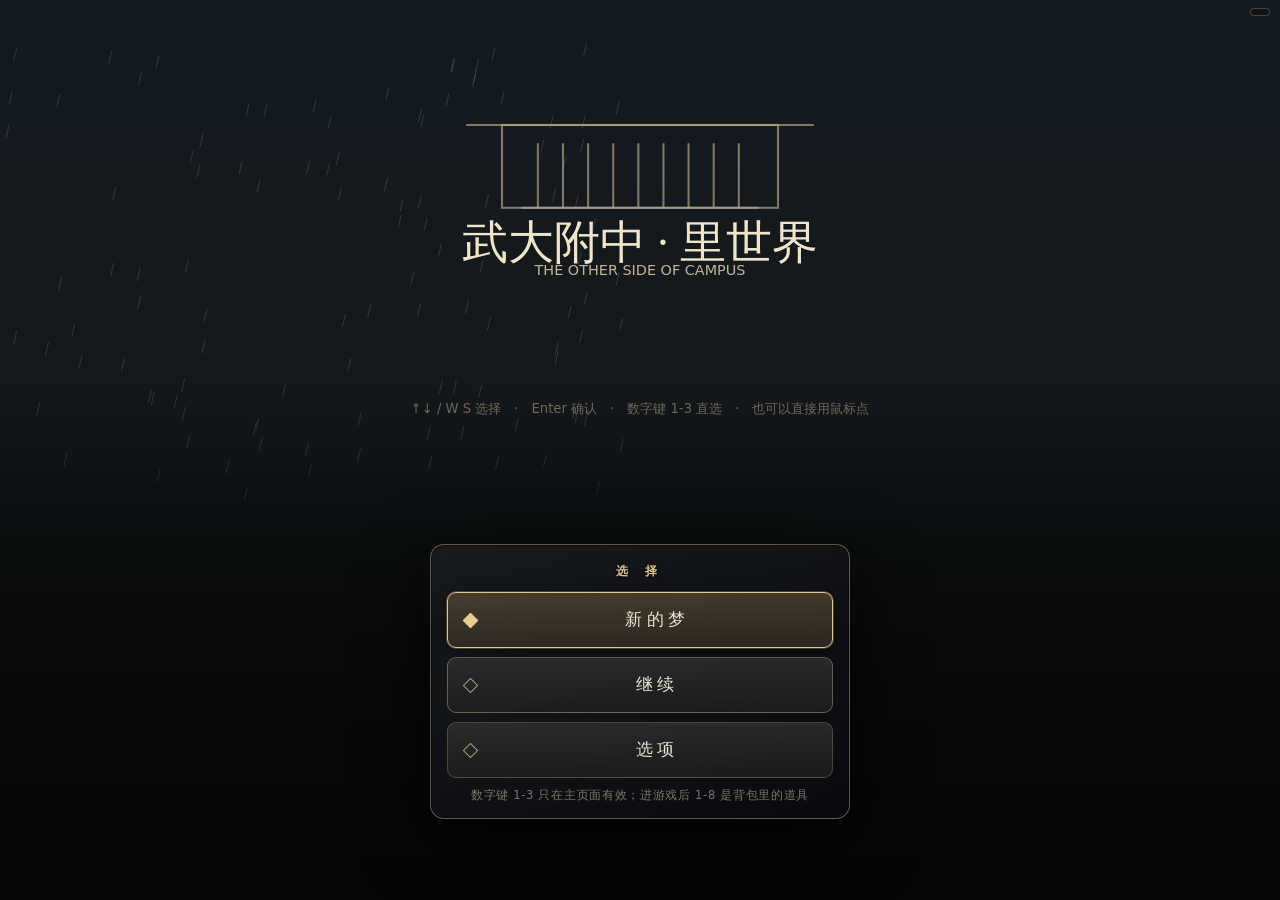
==== commit 623ee9a8: "Add files via upload" ====
--- a/index.html
+++ b/index.html
@@ -877,6 +877,7 @@
     os(why2||'我：这条路是通的。',5.0);
   }
 }
+var THINKING=false;      // 当前开着的对话框是不是"思索"
 function thinkOpen(){
   if (S.screen!=='play'||S.dead||S.death||RT.end||PAUSE.on||MAPV.on||DLG.open) return;
   var list=thinkList();
@@ -902,7 +903,8 @@
       var sub=labels.slice(pages[pg][0], pages[pg][1]);
       var last = (pg>=pages.length-1);
       sub.push(last ? '（回到第一条）' : '（看后面的）');
-      ask('我在想，怎么才能出去。（'+(pg+1)+'/'+pages.length+'）', sub, function(k2){
+      THINKING=true;
+      ask('我在想，怎么才能出去。（'+(pg+1)+'/'+pages.length+'　H 收起）', sub, function(k2){
         if (k2 === sub.length-1){
           if (last) thinkOpen(); else goPage(pg+1);
           return;
@@ -3194,6 +3196,10 @@
   anyKey();
   var k=e.key.toLowerCase();
   if (['w','a','s','d','arrowup','arrowdown','arrowleft','arrowright',' '].indexOf(k)>=0) e.preventDefault();
+  /* ★ 移动键必须在所有守卫之前记下来。
+     原来 K[k]=true 写在几十行之后，而「对话框开着」那条守卫会直接 return ——
+     于是按 H 打开思索之后，移动键永远记不上，人就动不了。 */
+  K[k]=true;
   if (RT.end){ if(k==='enter'||k===' '||k==='escape') endClick(null,null,true); return; }
   if (S.screen==='pro'){ if (k===' '||k==='enter') proNext(); return; }
   if (S.screen==='title'){
@@ -3220,7 +3226,12 @@
     return;
   }
   if(PAUSE.on) return;
-  if(DLG.open){ if(k>='1'&&k<='9') pickChoice(+k-1); return; }
+  if(DLG.open){
+    if (k>='1'&&k<='9'){ pickChoice(+k-1); return; }
+    /* 按 H 打开的就按 H 关掉 —— 原来只能用 Esc，而且没有任何提示 */
+    if (k==='h' && THINKING){ THINKING=false; dlgClose(); os('我：先不想了。',2.4); return; }
+    return;
+  }
   if(MAPV.on){ if(k==='m') mapToggle(); else if(k==='n') mapMark(); return; }
   if(elInv.classList.contains('open')){
     /* 背包开着的时候：方向键 / WASD 换格子，1-8 直接用，G 丢掉选中的那一格 */
@@ -3374,19 +3385,22 @@
 var elTitle=document.getElementById('title'), elPro=document.getElementById('pro'),
     elProText=document.getElementById('protext'), elHud=document.getElementById('hud'),
     elInv=document.getElementById('inv');
+/* 天赋：写的是「你是谁」，不是「你该干什么」。
+   原来是「垃圾桶那条路成功率更高」「你能数到第 14 秒」这种 —— 等于把答案印在脸上，
+   玩家不用想，照着做就行。现在只描述这个人本身，怎么用要自己去连。 */
 var TALENTS=[
-  ['code','编程社','你能改掉数据中心里的东西。'],
-  ['drive','车感好','给你一辆车你就能开走。'],
-  ['map','过目不忘','走过的房间会自动画在平面图上。'],
-  ['stomach','铁胃','食堂那桌菜，你能抗住更久。'],
-  ['night','夜视','视野更亮，地下车库不迷路。'],
-  ['hand','手稳','扔东西必中。'],
-  ['watch','秒表','手表上有秒针 —— 你能数到第 14 秒。'],
-  ['thin','瘦小','垃圾桶那条路成功率更高。'],
-  ['cold','血冷','SAN 掉得慢，回得也慢。'],
-  ['known','熟人','保安认识你。'],
-  ['immune','天生免疫','每局一次，致命异象自动规避。'],
-  ['crowd','藏在人群里','人多的房间里，异象不盯你。']
+  ['code','编程社','机房那套东西，你看一眼就懂。'],
+  ['drive','车感好','你爸教过你开车。这事你没跟人说过。'],
+  ['map','过目不忘','走过的路，你不会忘。'],
+  ['stomach','铁胃','你的胃比一般人结实。'],
+  ['night','夜视','暗的地方你也看得清。'],
+  ['hand','手稳','你扔东西很少失手。'],
+  ['watch','秒表','你手腕上有一块带秒针的表。'],
+  ['thin','瘦小','你比同龄人瘦小一圈。'],
+  ['cold','血冷','你不容易慌。慌起来也慢。'],
+  ['known','熟人','保安叫得出你的名字。'],
+  ['immune','天生免疫','总有那么一次，要命的事会绕开你。'],
+  ['crowd','藏在人群里','人多的时候，你不显眼。']
 ];
 /* 编程社提供额外的《白名单》结局；其余天赋仅提供增益，不锁普通路线。 */
 var ROUTE_NEED={ face:'编程社' };
@@ -3403,6 +3417,7 @@
   actStop(false); pianoStop(); FN.on=false; FN.endT=-1; FN.endI=0; FN.v=0; FN.msg=0; FN.ended=false; FN.k=0; FN.used={}; FN.ev=null; ANA.on=false; ANA.read=0; ANA.next=1.5+Math.random()*2; S.actUsed={}; GUIDE.t=18; GUIDE.last=''; GUIDE.lvl=0; GUIDE.n=0; S.idle=0;
   S.stam=STAM_MAX; S.immuneUsed=0; S.roster={}; S.dead=null; S.death=null; S.wetAcc=0; S.frzAcc=0;
   initRoutes(); RT.hwTaken=0; RT.hwGiven=0;
+  if (devLoad()){ DEV.on=true; devApply(); }   // 上次开着就继续开着
   DESK_SEEN={}; S.globeRead=0; S.basinCool=0; S.physCool=0;
   DESK.used={}; DESK.inited=false; deskInit(); MAT=0;
   for(var uk in USE) USE[uk]=0; MARKS.length=0; MARKN=0; MAPV.marks=[]; DROP.length=0;
@@ -4243,6 +4258,7 @@
   /* 天台的道具在下面单独画（水箱/通风管），这里跳过 —— 否则会先画一层书架再叠一层水箱 */
   var _isRoof = (R.host==='teach' && R.floor===6);
   if(!_isRoof) for(i=0;i<R.misc.length;i++){var m=R.misc[i];if(m.k!=='wall'&&m.k!=='out'&&m.k!=='link')aFurniture(ctx,m,A);}
+  drawAnomalyRoom(ctx, R);
   for(i=0;i<R.desks.length;i++){
     var dk=R.desks[i],dr=dk.seat;
     aRound(ctx,dk.x+1.1,dk.y+1.6,dk.w,dk.h,1,'rgba(0,0,0,.24)',null);
@@ -5892,6 +5908,130 @@
   if (ANA.read){ anLabel(ctx,'（看过了）',x,y-h/2-4,3.6,'rgba(210,200,180,.9)'); }
   ctx.restore();
 }
+/* 异象生效时房间里的实体变化。在室内绘制流程里调用。
+   只有"玩家就在现场"的时候才画 —— 别的楼层不该受影区。 */
+function drawAnomalyRoom(ctx, R){
+  if (!R || !AN.cur) return;
+  var a = AN.cur, i, m, x, y, w, h;
+  var host = R.host || '';
+  var sameRoom = (S.mode === 'in' && S.room === R.id);
+
+  /* ---------- 食堂盛宴：暖光 + 满桌的菜 ---------- */
+  if (a === 'feast' && host === 'canteen'){
+    var k = clamp((AN.t||0)/2.5, 0, 1);                 // 慢慢亮起来
+    var flick = 0.92 + Math.sin(MARK_T*3.1)*0.05 + Math.sin(MARK_T*7.7)*0.03;
+    /* ① 整间屋子罩一层暖黄 */
+    ctx.save();
+    ctx.globalCompositeOperation = 'lighter';
+    ctx.fillStyle = 'rgba(255,186,96,' + (0.16*k*flick) + ')';
+    ctx.fillRect(R.ox, R.oy, R.w, R.h);
+    /* ② 灯下的光池 */
+    for (i = 0; i < (R.lamps ? R.lamps.length : 0); i++){
+      var lp = R.lamps[i];
+      var rad = Math.max(lp.w, lp.h) * 4.2;
+      var g = ctx.createRadialGradient(lp.x, lp.y, 0, lp.x, lp.y, rad);
+      g.addColorStop(0, 'rgba(255,214,140,' + (0.34*k*flick) + ')');
+      g.addColorStop(0.55, 'rgba(255,178,92,' + (0.15*k) + ')');
+      g.addColorStop(1, 'rgba(255,178,92,0)');
+      ctx.fillStyle = g;
+      ctx.beginPath(); ctx.arc(lp.x, lp.y, rad, 0, TAU); ctx.fill();
+    }
+    ctx.restore();
+    /* ③ 每张桌子上摆菜 —— 用确定性的随机，别每帧跳 */
+    var COL = ['#d8563c','#e0a33a','#7fae52','#c8663f','#e6d5a8','#a8503c','#d9b45c','#8f9e4e'];
+    for (i = 0; i < R.misc.length; i++){
+      m = R.misc[i];
+      if (m.k !== 'table') continue;
+      var seed = (m.x*7.13 + m.y*3.71) % 1;
+      var n = 3 + Math.floor(Math.abs(seed)*3);
+      for (var q = 0; q < n; q++){
+        var sd = Math.abs((m.x*13.1 + m.y*29.7 + q*17.3) % 1);
+        var sd2 = Math.abs((m.x*41.7 + m.y*11.3 + q*7.9) % 1);
+        var fx = m.x + m.w*(0.18 + sd*0.64);
+        var fy = m.y + m.h*(0.20 + sd2*0.60);
+        var fr = Math.min(m.w, m.h)*0.17;
+        /* 盘子 */
+        ctx.fillStyle = 'rgba(242,236,222,' + (0.85*k) + ')';
+        ctx.beginPath(); ctx.ellipse(fx, fy, fr*1.25, fr*0.85, 0, 0, TAU); ctx.fill();
+        /* 菜 */
+        ctx.fillStyle = COL[(q + Math.floor(sd*8)) % COL.length];
+        ctx.globalAlpha = 0.9*k;
+        ctx.beginPath(); ctx.ellipse(fx, fy, fr*0.78, fr*0.52, 0, 0, TAU); ctx.fill();
+        ctx.globalAlpha = 1;
+        /* 冒的热气 */
+        if (q % 2 === 0){
+          ctx.strokeStyle = 'rgba(255,244,226,' + (0.20*k) + ')';
+          ctx.lineWidth = 0.9;
+          ctx.beginPath();
+          var hy = fy - fr*1.1 - ((MARK_T*8 + q*11) % 9);
+          ctx.moveTo(fx, fy - fr*0.9);
+          ctx.quadraticCurveTo(fx + 2.2, hy, fx - 1.4, hy - 3.2);
+          ctx.stroke();
+        }
+      }
+    }
+    return;
+  }
+
+  /* ---------- 冷库：满屋结霜，人形挂着 ---------- */
+  if (a === 'cold' && host === 'canteen'){
+    ctx.save();
+    ctx.fillStyle = 'rgba(196,224,236,0.20)';
+    ctx.fillRect(R.ox, R.oy, R.w, R.h);
+    ctx.strokeStyle = 'rgba(232,244,250,0.34)';
+    ctx.lineWidth = 1.1;
+    for (i = 0; i < 22; i++){
+      var cx2 = R.ox + ((i*137)%100)/100*R.w, cy2 = R.oy + ((i*79)%100)/100*R.h;
+      ctx.beginPath();
+      ctx.moveTo(cx2, cy2); ctx.lineTo(cx2+2.4, cy2+5.5); ctx.lineTo(cx2-1.6, cy2+9);
+      ctx.stroke();
+    }
+    ctx.restore();
+  }
+
+  /* ---------- 天花板渗水：地上有水渍，天花板在滴 ---------- */
+  if (a === 'leak' && AN.spots && AN.spots.length){
+    for (i = 0; i < AN.spots.length; i++){
+      var sp = AN.spots[i];
+      ctx.fillStyle = 'rgba(52,58,64,0.30)';
+      ctx.beginPath(); ctx.ellipse(sp[0], sp[1], 13, 8, 0, 0, TAU); ctx.fill();
+      ctx.fillStyle = 'rgba(30,34,38,0.24)';
+      ctx.beginPath(); ctx.ellipse(sp[0], sp[1], 7, 4.2, 0, 0, TAU); ctx.fill();
+      /* 正在滴 */
+      var drip = (MARK_T*1.4 + i*0.37) % 1;
+      ctx.fillStyle = 'rgba(150,170,184,' + (0.65*(1-drip)) + ')';
+      ctx.beginPath(); ctx.ellipse(sp[0], sp[1] - 24*(1-drip), 1.1, 2.0, 0, 0, TAU); ctx.fill();
+    }
+  }
+
+  /* ---------- 实验楼仪式：圈已经用 drawAnomalyWorld 画了，这里补房间的暗红 ---------- */
+  if (a === 'rite' && host === 'lab'){
+    ctx.save();
+    ctx.fillStyle = 'rgba(96,26,22,0.13)';
+    ctx.fillRect(R.ox, R.oy, R.w, R.h);
+    ctx.restore();
+  }
+
+  /* ---------- 被划掉的名字：墙上的名册 ---------- */
+  if (a === 'roster' && sameRoom && AN.rosX !== undefined){
+    var rx = AN.rosX, ry = AN.rosY;
+    ctx.save();
+    ctx.fillStyle = 'rgba(238,232,214,0.92)';
+    ctx.fillRect(rx-11, ry-15, 22, 30);
+    ctx.strokeStyle = 'rgba(60,52,42,0.7)'; ctx.lineWidth = 0.9;
+    ctx.strokeRect(rx-11, ry-15, 22, 30);
+    ctx.strokeStyle = 'rgba(96,90,78,0.55)'; ctx.lineWidth = 0.7;
+    for (i = 0; i < 9; i++){
+      var ly = ry - 11 + i*2.9;
+      ctx.beginPath(); ctx.moveTo(rx-7, ly); ctx.lineTo(rx+7, ly); ctx.stroke();
+    }
+    /* 一道红杠 */
+    ctx.strokeStyle = 'rgba(176,48,40,0.92)'; ctx.lineWidth = 2.1;
+    ctx.beginPath(); ctx.moveTo(rx-8, ry+2); ctx.lineTo(rx+8, ry+4.5); ctx.stroke();
+    ctx.restore();
+  }
+}
+
 function drawAnomalyWorld(ctx){
   var id=AN.cur;if(!id)return;
   var pos=anPosition();if(!pos)return;
@@ -7065,16 +7205,26 @@
   }
 }
 /* ============================ 开发者模式 ============================ */
+var DEV_KEY='wdfz_dev_v1';
 var DEV={ on:false, pv:null, pvT:0, showVis:false, showOcc:false, raw:false, el:null, tag:null, pvl:null,
           inv:true, noAnomaly:false, pw:false };
+/* 密码输对一次就一直开着，直到点面板上的「关闭开发者模式」。存在 localStorage 里。 */
+function devSave(){ try{ localStorage.setItem(DEV_KEY, DEV.on?'1':'0'); }catch(e){} }
+function devLoad(){ try{ return localStorage.getItem(DEV_KEY)==='1'; }catch(e){ return false; } }
+function devApply(){
+  if (DEV.el) DEV.el.classList.toggle('on', DEV.on);
+  if (DEV.tag) DEV.tag.classList.toggle('on', DEV.on);
+  var pp=document.getElementById('devp'); if (pp) pp.classList.toggle('on', DEV.on);
+  if (DEV.on && !DEV.el) devBuild();
+}
 function askDevPassword(){
   if (DEV.on){ devToggle(); return; }
   if (DEV.pw) return;
   DEV.pw=true;
-  var v = (typeof prompt==='function') ? prompt('开发者密码（回车取消）') : null;
+  var v = (typeof prompt==='function') ? prompt('开发者密码（回车取消）\n输对一次之后会一直开着，直到你点面板上的「关闭开发者模式」') : null;
   DEV.pw=false;
   if (v===null) return;
-  if (String(v).trim()==='114514') devToggle();
+  if (String(v).trim()==='114514'){ DEV.on=true; devApply(); devSave(); toast('开发者模式：开（会一直开着）'); }
 }
 var DEV_AN=[
  ['rain','大暴雨'],['moth','蛾群'],['rite','实验楼仪式现场'],['feast','食堂盛宴'],
@@ -7082,14 +7232,15 @@
  ['bell13','钟声 13 下'],['leak','天花板渗水'],['exercise','操场上做操的人'],['chalk','黑板上的死期'],
  ['hand','隔间递物'],['bells','车棚齐鸣'],['roster','被划掉的名字'],['shadowx','影子不同步'],
  ['cold','冷库人形'],['raindots','雨滴写字'],['shifting','窗外的楼在移动'],['repeat','重复的一句话'],
- ['double','天台的第二个你'],['lights','熄灯后的走廊灯']
+ ['double','天台的第二个你'],['lights','熄灯后的走廊灯'],['taps','被拍肩膀']
 ];
 function devToast(txt){ if(DEV.pvl){ DEV.pvl.textContent=txt; DEV.pvl.classList.add('on'); } }
 function devPlay(id,name){ DEV.pv=id; DEV.pvT=0; devToast(name+'   （'+name.length+'）'); SFX.ui(); }
 function devBuild(){
   var el=document.getElementById('devp'); if(!el||DEV.el) return; DEV.el=el;
   var h='';
-  h+='<h3>异象　22 个（点一下播放 8 秒）</h3><div class="grid2" id="dev-an"></div>';
+  h+='<div class="devhead"><b>开发者模式</b><button id="dev-off" type="button">关闭开发者模式</button></div>';
+  h+='<h3>异象　23 个（点一下播放 8 秒）</h3><div class="grid2" id="dev-an"></div>';
   h+='<h3>死亡动画</h3><div class="grid2" id="dev-death"></div>';
   h+='<h3>转场</h3><div class="grid2" id="dev-tr"></div>';
   h+='<h3>传送</h3><div class="grid2" id="dev-tp"></div>';
@@ -7132,6 +7283,10 @@
   tv.oninput=function(){ S.tsec=(+tv.value)*60; document.getElementById('dv-timet').textContent=fmtTime(S.tsec); };
   rv.oninput=function(){ DEV.rate=+rv.value; document.getElementById('dv-ratet').textContent=(+rv.value===0?'默认':rv.value+'×'); };
   DEV.pvl=document.getElementById('devpv');
+  var off=document.getElementById('dev-off');
+  if (off) off.onclick=function(){
+    DEV.on=false; devApply(); devSave(); toast('开发者模式：关（下次打开还是关的）');
+  };
   DEV.tag=document.getElementById('devtag');
 }
 function devTeleport(id){
@@ -7439,9 +7594,7 @@
 }
 function devToggle(){
   devBuild(); DEV.on=!DEV.on;
-  if (DEV.el) DEV.el.classList.toggle('on', DEV.on);
-  if (DEV.tag) DEV.tag.classList.toggle('on', DEV.on);
-  SFX.ui();
+  devApply(); devSave();
 }
 
 function render(){
@@ -7811,7 +7964,7 @@
   }
   DLG.open=true; DLG.t=0; DLG.dur=0;
 }
-function dlgClose(){ elDlgC.innerHTML=''; DLG.open=false; DLG.cb=null; DLG.count=0; }
+function dlgClose(){ elDlgC.innerHTML=''; DLG.open=false; DLG.cb=null; DLG.count=0; THINKING=false; }
 var SUB={ t:0, dur:0 };
 function os(text,dur){ subShow(text,dur||4.2); }
 function dlgUpdate(dt){
@@ -7825,7 +7978,7 @@
   }
 }
 function toast(msg){ elToast.textContent=msg; elToast.classList.add('show'); S.toastT=2.6; }
-function pickChoice(i){ if(!DLG.open || !DLG.cb || i<0 || i>=DLG.count) return; var cb=DLG.cb; dlgClose(); SFX.ui(); cb(i); }
+function pickChoice(i){ if(!DLG.open || !DLG.cb || i<0 || i>=DLG.count) return; var cb=DLG.cb; dlgClose(); THINKING=false; SFX.ui(); cb(i); }
 function roomLabel(){
   if (S.mode==='out') return '武大附中 · 校园';
   var R=INTERIORS[S.room]; if(!R) return '';
@@ -7979,12 +8132,12 @@
                interact:function(d){ tryInteract(d); }, go:go, newDream:newDream, proNext:proNext,
                resetGame:resetGame, castRay:castRay, BASE:BASE, OCC:OCC, VIS:VIS,
                findTileIn:findTileIn, bridgeTarget:bridgeTarget,
-               escape:escape, ENDINGS:ENDINGS, RT:RT, get HANDSLOT(){ return HANDSLOT; }, needWhere:needWhere, update:update, get BAGSEL(){ return BAGSEL; }, bagSel:bagSel, renderBag:renderBag, toggleBag:toggleBag, roofTick:roofTick, twinPos:twinPos, twinNear:twinNear, twinLook:twinLook, TWIN:TWIN, drawBody:drawBody, get TWIN_TURN(){return TWIN_TURN;}, get TWIN_OFF(){return TWIN_OFF;}, get TWIN_MOUTH(){return TWIN_MOUTH;}, twinBase:twinBase, resetTwin:resetTwin, flashBack:flashBack, AN_ID:AN_ID, tryPickup:tryPickup, throwSelected:throwSelected, anStart:anStart, anEnd:anEnd, ENDSC:ENDSC,
+               escape:escape, ENDINGS:ENDINGS, RT:RT, get HANDSLOT(){ return HANDSLOT; }, needWhere:needWhere, update:update, get BAGSEL(){ return BAGSEL; }, bagSel:bagSel, renderBag:renderBag, toggleBag:toggleBag, roofTick:roofTick, twinPos:twinPos, twinNear:twinNear, twinLook:twinLook, TWIN:TWIN, drawBody:drawBody, get TWIN_TURN(){return TWIN_TURN;}, get TWIN_OFF(){return TWIN_OFF;}, get TWIN_MOUTH(){return TWIN_MOUTH;}, twinBase:twinBase, resetTwin:resetTwin, devApply:devApply, devToggle:devToggle, devBuild:devBuild, askDevPassword:askDevPassword, DEV:DEV, DEV_KEY:DEV_KEY, get THINKING(){return THINKING;}, setThinking:function(v){ THINKING=!!v; }, dlgClose:dlgClose, thinkOpen:thinkOpen, flashBack:flashBack, AN_ID:AN_ID, DEV_AN:DEV_AN, K:K, get S(){ return S; }, tryPickup:tryPickup, throwSelected:throwSelected, anStart:anStart, anEnd:anEnd, ENDSC:ENDSC,
                useCar:useCar, useData:useData, useTrash:useTrash, checkGate:checkGate,
                searchShelf:searchShelf, throwItem:throwItem, eggTick:eggTick, NOTES:NOTES, OPT:OPT,
                enterRoom:enterRoom, exitRoom:exitRoom, buildInterior:buildInterior, dropCache:dropCache,
                flashBack:flashBack, FLASH:FLASH, USE:USE, MARKS:MARKS, useItem:useItem, ITEMS:ITEMS,
-               pianoStart:pianoStart, pianoStop:pianoStop, PIANO:PIANO, MOVE:MOVE, mtof:mtof, drawAnomalyWorld:drawAnomalyWorld, drawAnomalyFP:drawAnomalyFP, anPosition:anPosition, menuSync:menuSync, menuSelect:menuSelect,
+               pianoStart:pianoStart, pianoStop:pianoStop, PIANO:PIANO, MOVE:MOVE, mtof:mtof, drawAnomalyRoom:drawAnomalyRoom, drawAnomalyWorld:drawAnomalyWorld, drawAnomalyFP:drawAnomalyFP, anPosition:anPosition, menuSync:menuSync, menuSelect:menuSelect,
                get BW(){ return BW; }, itemHint:itemHint, useData:useData,
                MAPV:MAPV, VIEW:VIEW, Q:Q, applyOpt:applyOpt, drawFullMap:drawFullMap, objById:objById, exitRoom:exitRoom,
                TITLE:TITLE, titlePick:titlePick, titleItems:titleItems, hidePro:hidePro, DIFF:DIFF, solidIndoor:solidIndoor, MISCMAP:MISCMAP,
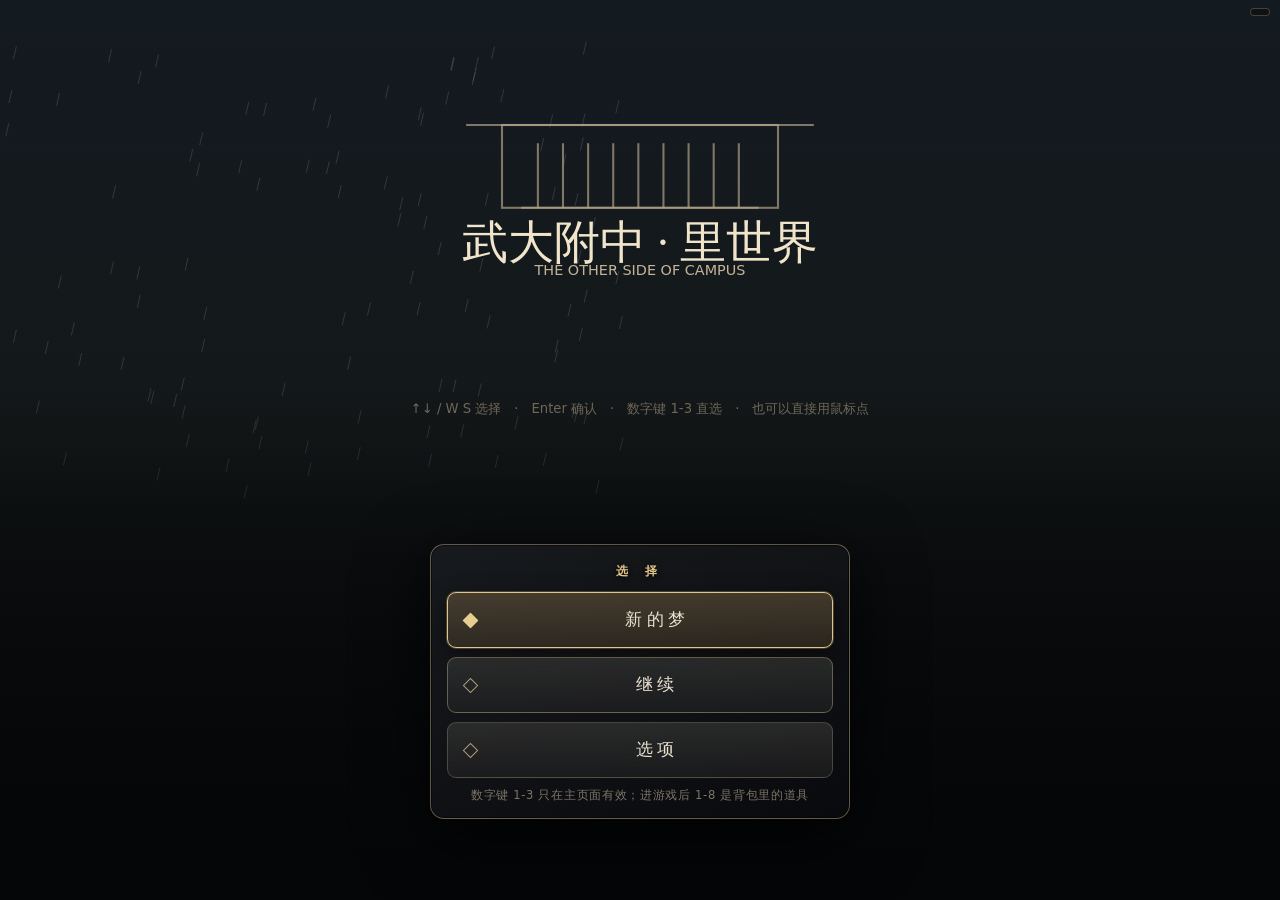
==== commit f073f4e5: "Add files via upload" ====
--- a/index.html
+++ b/index.html
@@ -38,8 +38,9 @@
     #devp{width:100%;border-right:none}
     #title .btn{width:74vw;max-width:320px}
     #sub{font-size:15px;bottom:calc(118px + var(--sab));max-width:88vw}
-    #dlg{max-width:80vw}
-    #dlgb{font-size:14px}
+    /* #dlg 本身不定位 —— 按钮由 #dlgc 自己定位 */
+    /* 原来的米黄色气泡框整个去掉 —— 抉择只留按钮本身，不再套一个框 */
+  #dlgb{background:none;border:none;box-shadow:none;padding:0;border-radius:0}
     #choices{right:calc(14px + var(--sar));bottom:calc(126px + var(--sab))}
     #choices .btn{min-width:130px}
   }
@@ -151,25 +152,30 @@
 #dlg{position:fixed;left:0;top:0;z-index:40;pointer-events:none;opacity:0;transition:opacity .16s;
     max-width:min(46vw,520px)}
   #dlg.on{opacity:1}
-  #dlgb{position:relative;background:rgba(236,230,214,.96);color:#241f18;border:2px solid #3a332a;
-    border-radius:4px;padding:10px 14px;font-size:14.5px;line-height:1.62;letter-spacing:.6px;
-    box-shadow:1.5px 2px 0 rgba(0,0,0,.45);font-family:"Kaiti SC","STKaiti","KaiTi",serif}
-  #dlgb:after{content:'';position:absolute;left:26px;top:-11px;width:0;height:0;
-    border:9px solid transparent;border-bottom-color:#3a332a}
-  #dlgb:before{content:'';position:absolute;left:27.5px;top:-7.5px;width:0;height:0;
-    border:7.5px solid transparent;border-bottom-color:rgba(236,230,214,.96);z-index:1}
+  #dlg.on #dlgb{pointer-events:auto}
+  /* 气泡框整个删掉 —— 原来的米黄底 + 两层尖角（:after/:before）让它看着像对话气泡。
+     抉择只留按钮本身。 */
+  #dlgb{position:relative;background:none;border:none;box-shadow:none;padding:0;border-radius:0}
+  #dlgb:after,#dlgb:before{display:none;content:none}
   #dlg.who{color:#8a2b22}
-  #dlgc{position:fixed;left:50%;transform:translateX(-50%);bottom:calc(168px + var(--sab));z-index:41;
+  #dlgc{position:fixed;left:50%;transform:translateX(-50%);bottom:calc(196px + var(--sab));z-index:41;
     display:flex;flex-direction:column;gap:6px;align-items:stretch;pointer-events:auto;
     opacity:0;transition:opacity .18s}
   #dlgc:not(:empty){opacity:1}
   #dlgc button{min-width:280px}
-  #dlgc button{font-family:"Kaiti SC",serif;font-size:15px;text-align:center;cursor:pointer;letter-spacing:1px;
-    background:rgba(14,12,10,.86);color:#ded2b6;border:1px solid rgba(140,126,96,.55);border-radius:2px;padding:9px 16px;
-    text-shadow:0 1px 6px #000;transition:color .15s,border-color .15s,background .15s}
-  #dlgc button:hover{color:#fff3d6;border-color:#c9b489;background:rgba(40,34,26,.92)}
-  #dlgc button:hover{background:rgba(58,48,36,.96);border-color:#c9b489}
-  #dlgc button i{color:#8e8272;font-style:normal;margin-right:7px;font-size:12px}
+  /* 抉择按钮：要一眼看出「这是能按的」。
+     原来底色是 0.86 的黑 + 细边框，在暗画面上整个糊在一起，看不出是按钮。 */
+  #dlgc button{position:relative;font-family:"Kaiti SC",serif;font-size:15.5px;text-align:left;cursor:pointer;
+    letter-spacing:1px;background:linear-gradient(180deg,rgba(48,42,32,.97),rgba(26,22,17,.97));
+    color:#ece0c4;border:1.5px solid rgba(214,190,140,.72);border-left:4px solid #c8342a;
+    border-radius:3px;padding:11px 16px 11px 34px;box-shadow:0 4px 16px rgba(0,0,0,.62);
+    text-shadow:0 1px 6px #000;transition:color .13s,border-color .13s,background .13s,transform .13s,box-shadow .13s}
+  /* 左边的三角，提示「可以点」 */
+  #dlgc button:before{content:'';position:absolute;left:14px;top:50%;margin-top:-5px;
+    border:5px solid transparent;border-left-color:rgba(226,206,158,.85)}
+  #dlgc button:hover,#dlgc button:active{color:#fff8e4;border-color:#f0d9a4;border-left-color:#f0d9a4;
+    background:linear-gradient(180deg,rgba(78,64,44,.98),rgba(44,36,26,.98));
+    transform:translateX(3px);box-shadow:0 6px 22px rgba(0,0,0,.7),0 0 14px rgba(226,196,128,.20)}
   /* ---------- 底部内心字幕 ---------- */
   #sub .subline{line-height:1.55;margin-top:2px}
   #sub{position:fixed;left:50%;bottom:104px;transform:translateX(-50%) translateY(7px);z-index:39;
@@ -211,11 +217,11 @@
 #pause .ph{margin-bottom:10px}
 #pset{flex-shrink:0;max-width:90vw}
 #dlg{max-width:min(460px,84vw)}
-#dlgb{border-radius:8px;box-shadow:0 8px 30px #0007}
+#dlgb{border-radius:0;box-shadow:none}   /* 气泡的最后一点痕迹也去掉 */
 /* 选项多的时候（比如思索菜单有 8 条办法 + 再想想）必须能滚动，
    否则按钮会被顶出屏幕 —— 手机端"所有按钮消失"就是这个。
    注意：底部是锚点，加 max-height + overflow 才对。 */
-  #dlgc{bottom:calc(100px + var(--sab));width:min(370px,calc(100vw - 32px));gap:8px;
+  #dlgc{bottom:calc(200px + var(--sab));width:min(370px,calc(100vw - 32px));gap:9px;
     max-height:calc(100vh - 210px - var(--sat) - var(--sab));
     overflow-y:auto;overscroll-behavior:contain;scrollbar-width:thin;
     display:flex;flex-direction:column;padding:2px}
@@ -245,7 +251,27 @@
   .menu-choice:hover,.menu-choice:focus-visible,.menu-choice.selected{background:linear-gradient(180deg,rgba(146,120,78,.38),rgba(96,78,50,.34));border-color:#e0c489;outline:0;
     box-shadow:0 0 0 1px #e0c48944,0 6px 22px #0007}
   #menu-items .menu-choice:last-child{border-color:rgba(205,186,146,.26)}
-#talent-tag{position:fixed;right:calc(10px + var(--sar));top:calc(8px + var(--sat));z-index:26;
+#notes{position:fixed;inset:0;z-index:46;display:none;align-items:center;justify-content:center;
+    background:rgba(8,7,5,.88);backdrop-filter:blur(8px)}
+  #notes.on{display:flex}
+  #notesbox{width:min(430px,92vw);max-height:min(76vh,620px);display:flex;flex-direction:column;
+    background:linear-gradient(160deg,rgba(240,234,218,.97),rgba(224,216,196,.97));
+    color:#241f18;border:2px solid #3a332a;border-radius:6px;padding:12px 16px 14px;
+    box-shadow:2px 3px 0 rgba(0,0,0,.5);font-family:"Kaiti SC","STKaiti","KaiTi",serif}
+  #notesbox .invhead{margin-bottom:6px}
+  #notesbox .invhead h2{font-size:17px;letter-spacing:.5em;color:#3a332a}
+  #notesbox .invhead button{background:none;border:none;font-size:22px;color:#6b5f4c;cursor:pointer;line-height:1}
+  #notesbody{overflow-y:auto;overscroll-behavior:contain;font-size:14px;line-height:1.75;padding-right:4px}
+  #notesbody h4{margin:9px 0 3px;font-size:13px;letter-spacing:.22em;color:#8a7a5e;
+    border-bottom:1px dashed rgba(90,78,58,.35);padding-bottom:2px}
+  #notesbody h4:first-child{margin-top:0}
+  #notesbody ul{list-style:none;margin:0 0 2px}
+  #notesbody li{position:relative;padding-left:13px;margin:2px 0}
+  #notesbody li:before{content:'·';position:absolute;left:2px;color:#9a8a6c}
+  #notesbody li.dim{color:#9a9080}
+  #notesbody b.ok{color:#2f6b3a}
+  #notesbody b.bad{color:#a33a2c}
+  #talent-tag{position:fixed;right:calc(10px + var(--sar));top:calc(8px + var(--sat));z-index:26;
     pointer-events:none;font:600 11px/1.4 system-ui,sans-serif;letter-spacing:.10em;
     color:#d9c08a;background:rgba(12,14,16,.62);border:1px solid rgba(212,190,145,.30);
     border-radius:6px;padding:3px 9px;opacity:.92}
@@ -277,7 +303,7 @@
  #prompt{bottom:calc(198px + var(--sab));font-size:12px;max-width:76vw;left:50%}
  #toast{top:calc(105px + var(--sat));font-size:12px}
  #sub{bottom:calc(251px + var(--sab));font-size:14px;max-width:87vw}
- #dlgc{bottom:calc(95px + var(--sab));max-height:48dvh;overflow:auto}
+ #dlgc{bottom:calc(196px + var(--sab));max-height:48dvh;overflow:auto}
  #dlg{max-width:84vw}
  #invbox{width:calc(100vw - 30px);padding:13px}
  #grid{gap:5px}
@@ -337,6 +363,15 @@
 </div>
 
 <!-- 手机端独立交互控件：摇杆/视角在画布上，按钮分开设置，不再把互动和疾跑复用 -->
+<div id="hotbar" aria-label="快捷栏"></div>
+
+<div id="notes" aria-label="清单">
+  <div id="notesbox">
+    <div class="invhead"><h2>清单</h2><button id="notes-close" type="button" aria-label="关闭清单">×</button></div>
+    <div id="notesbody"></div>
+  </div>
+</div>
+
 <div id="mobile-ui" aria-label="触屏操作">
   <div id="stick-dock" aria-hidden="true"><span>移动</span></div>
   <div id="mobile-actions">
@@ -382,8 +417,8 @@
 <div id="pause">
   <div class="ph">暂 停</div>
   <div id="pausehelp"><b>E</b> 互动（翻找 · 进出 · 上下楼 · 做实验）　<b>F</b> 捡起／放下　<b>G</b> 丢掉选中的<br>
-      <b>W A S D</b> 移动　<b>Shift</b> 疾跑　<b>B</b> 背包　<b>V</b> 第一人称　<b>M</b> 地图　<b>H</b> 思索<br>
-      楼梯上 <b>E</b> 上楼 · <b>Shift+E</b> 下楼　　背包打开时 <b>1-8</b> 使用对应道具</div>
+      <b>W A S D</b> 移动　<b>Shift</b> 疾跑　<b>B</b> 背包　<b>V</b> 第一人称　<b>M</b> 地图　<b>H</b> 思索　<b>J</b> 清单　<b>1 2</b> 快捷栏<br>
+      楼梯上 <b>E</b> 上楼 · <b>Shift+E</b> 下楼　　地图上 <b>N</b> 做标记　　背包打开时 <b>1-8</b> 使用对应道具</div>
       <button class="btn" id="pbResume">继 续 游 戏</button>
   <button class="btn" id="pbSave">保 存 进 度</button>
   <button class="btn" id="pbLoad">读 取 进 度</button>
@@ -583,6 +618,8 @@
   brolly:{ n:'雨伞', svg:'<svg viewBox="0 0 32 32"><path d="M4 16a12 12 0 0124 0z"/><path d="M16 16v9a3 3 0 006 0"/><path d="M16 16V5"/></svg>' },
   coat:{ n:'校服外套', svg:'<svg viewBox="0 0 32 32"><path d="M11 6l5 3.5L21 6l5 5-3 3v12H9V14L6 11z"/><path d="M16 9.5V26"/></svg>' },
   pill:{ n:'药片', svg:'<svg viewBox="0 0 32 32"><g transform="rotate(-30 16 16)"><rect x="6" y="11.5" width="20" height="9" rx="4.5"/><path d="M16 11.5v9"/></g></svg>' },
+  notebook:{ n:'笔记本', svg:'<svg viewBox="0 0 32 32"><rect x="8" y="5" width="17" height="22" rx="2"/><path d="M8 10h-3M8 16h-3M8 22h-3"/><path d="M12 11h9M12 16h9M12 21h6"/></svg>' },
+  pen:{ n:'笔', svg:'<svg viewBox="0 0 32 32"><path d="M21 5l6 6-14 14-7 2 2-7z"/><path d="M19 7l6 6"/></svg>' },
   snack:{ n:'士力架', svg:'<svg viewBox="0 0 32 32"><rect x="7" y="9" width="18" height="14" rx="3"/><path d="M7 13h18M7 19h18"/><path d="M11 9V6.5M21 9V6.5"/></svg>' },
   battery:{ n:'电池', svg:'<svg viewBox="0 0 32 32"><rect x="6" y="11" width="20" height="11" rx="2"/><path d="M26 14.5v4"/><path d="M12 13.5v6M17 13.5v6M22 13.5v6"/></svg>' },
   compass:{ n:'罗盘', svg:'<svg viewBox="0 0 32 32"><circle cx="16" cy="16" r="10.5"/><circle cx="16" cy="16" r="1.8"/><path d="M16 6.5v3M16 22.5v3M6.5 16h3M22.5 16h3"/><path d="M20 12l-5 9 5-3z"/></svg>' },
@@ -814,11 +851,17 @@
              var m=Math.floor(S.tsec/60), h=Math.floor(m/60), mm=m%60;
              os('我：桶还是满的。清运时间是下午五点半 —— 现在 ' + h + ':' + (mm<10?'0':'') + mm + '。',6.4); } },
   front: { n:'等它自己开一条缝，从正门走出去', run:function(){
-             kill('你从那条缝里挤了出去。然后你从另一个校门走了进来，衣服上还有雨。','slit'); } },
+            /* 得先在正门那儿 —— 坐在教室里点这个按钮不该死 */
+            if (!(S.mode==='out' && S.y < 240*SC)){ os('我：得先走到正门那儿去。',4.0); return; }
+            kill('你从那条缝里挤了出去。然后你从另一个校门走了进来，衣服上还有雨。','slit'); } },
   climb: { n:'用器材室的绳梯翻过东围墙', run:function(){
-             kill('你翻上了墙头。墙外面还有一道墙，再外面还有一道。你一直翻到天亮。','vignette'); } },
+            if (!(S.mode==='out' && S.x > 620*SC)){ os('我：绳梯在东围墙那边。得先走过去。',4.2); return; }
+            kill('你翻上了墙头。墙外面还有一道墙，再外面还有一道。你一直翻到天亮。','vignette'); } },
   beg:   { n:'朝围墙外面的人喊，让他帮我', run:function(){
-             os('我：喂 —— ！',2.6);
+            /* ★ 必须在东围墙边上喊。原来在任何地方点都会把那个人招过来 ——
+               玩家在教学楼里按一下就被吃掉，完全不合理。 */
+            if (!(S.mode==='out' && S.x > 640*SC)){ os('我：隔着这么远喊不着。得站到东围墙边上。',4.6); return; }
+            os('我：喂 —— ！',2.6);
              setTimeout(function(){ os('我：他停下来了。他转过头。',4.0); },1800);
              setTimeout(function(){ kill('他朝你走过来。他没有绕到校门口 —— 他从墙里直接走了进来。','face'); },4200); } },
   beast: { n:'把东西从第三个隔间扔下去，看看下面有什么', run:function(){
@@ -877,6 +920,7 @@
     os(why2||'我：这条路是通的。',5.0);
   }
 }
+var IDEA_ORDER=['key','car','white','front','climb','beg','bin','beast'];
 var THINKING=false;      // 当前开着的对话框是不是"思索"
 function thinkOpen(){
   if (S.screen!=='play'||S.dead||S.death||RT.end||PAUSE.on||MAPV.on||DLG.open) return;
@@ -915,32 +959,33 @@
           for (var j2=0;j2<meta.length;j2++){ if (meta[j2][1]) continue; ids2.push(meta[j2][0]);
             opts2.push(meta[j2][0]==='front'?'正门那条缝':(IDEAS[meta[j2][0]]?IDEAS[meta[j2][0]].n:meta[j2][0])); }
           if (!ids2.length){ os('我：好像都想明白了。',3.0); return; }
-          ask('要确认哪一个？', opts2, function(k3){ if (ids2[k3]) verifyIdea(ids2[k3]); });
+          ask('要确认哪一个？', opts2, function(k3){ if (ids2[k3]) verifyIdea(ids2[k3]); }, 12);
           return;
         }
         if (!meta[real]) return;
         var idp=meta[real][0];
         if (idp && IDEAS[idp]) IDEAS[idp].run();
-      });
+      }, 12);
     };
     SFX.ui();
     goPage(0);
     return;
   }
   SFX.ui();
-  ask('我在想，怎么才能出去。', labels, function(k){
+  /* 12 秒没人动就自己收起来 —— 否则按钮一直挂在屏幕上 */
+  ask('我在想，怎么才能出去。（H / Esc 收起）', labels, function(k){
     if (k===meta.length){                       // "再想想"
       var opts=[], ids=[];
       for (var j=0;j<meta.length;j++){ if (meta[j][1]) continue; ids.push(meta[j][0]); opts.push(meta[j][0]==='front'?'正门那条缝':IDEAS[meta[j][0]].n); }
       if (!ids.length){ os('我：好像都想明白了。',3.0); return; }
-      ask('要确认哪一个？', opts, function(k2){ if (ids[k2]) verifyIdea(ids[k2]); });
+      ask('要确认哪一个？', opts, function(k2){ if (ids[k2]) verifyIdea(ids[k2]); }, 20);
       return;
     }
     if (!meta[k]) return;
     var id=meta[k][0];
     if (!id || !IDEAS[id]) return;
     IDEAS[id].run();
-  });
+  }, 12);
 }
 function noteTick(){
   for(var i=0;i<NOTES.length;i++){
@@ -1735,6 +1780,15 @@
 function sheltered(){ return S.mode==='in' || USE.brolly===1; }
 
 /* ============================ 连廊 ============================ */
+/* 连廊提示：目的地直接从 bridgeTarget 实算，不写死 —— 写死就会对不上 */
+function bridgeLabel(ch){
+  var dir = (ch==='L') ? '北' : '南';
+  var t = bridgeTarget(S.room, ch);
+  if (!t) return '按 E 走'+dir+'连廊';
+  var R2 = INTERIORS[t.room];
+  var nm = R2 ? String(R2.name).replace(/\s*\d+F.*$/, '').replace(/\s*·.*$/, '') : '';
+  return nm ? ('按 E 走'+dir+'连廊（通'+nm+'）') : ('按 E 走'+dir+'连廊');
+}
 function bridgeTarget(room,ch){
   /* 楼层从房间 id 里取，1–4 层都有连廊，对应关系一样 */
   var mt=/^(teach|lab|admin)(\d+)$/.exec(room);
@@ -2054,6 +2108,11 @@
   sticky: { n:'一张便利贴',              f:'rgba(238,226,150,.96)', s:'#a89858', w:20, h:20 }
 };
 /* 20 条解析：关键词一律涂掉。想看懂只能靠已经踩过的坑。 */
+var ANA_NAME={ rain:'大暴雨', moth:'蛾群', turn:'被拍肩膀', broad:'广播点名', bell13:'钟敲十三下',
+  exercise:'操场做操', bells:'车棚齐鸣', hand:'隔间递手', repeat:'你作业交了吗', chalk:'「下一次」',
+  feast:'食堂盛宴', necker:'围墙外的行人', loop:'无尽的走廊', leak:'天花板渗水', roster:'被划掉的名字',
+  shadow:'影子慢一拍', rite:'实验楼仪式', cold:'冷库', raindots:'雨点成字', shifting:'窗外的楼在动',
+  stare:'全体回头', twin:'天台的第二个你', lamps:'熄灯后的走廊灯' };
 var ANA_TEXT={
   turn:    '后面那个东西 ▓▓ 拍你。别 ▓▓ 看。看 ▓ 就 ▓ 了。',
   broad:   '广播 ▓ 名字的时候，脚 ▓▓ 别 ▓。四 ▓ 就过去了。',
@@ -2097,6 +2156,9 @@
 function anaTick(dt){
   if (!anaAllowed()){ ANA.on=false; ANA.read=0; return; }
   ANA.t+=dt;
+  /* ★ 自动阅读：走到跟前就自己看，不用按 E。
+     内容会抄进清单，所以不会因为没留意就错过。 */
+  if (ANA.on && !ANA.read && anaNear()) anaRead();
   if (ANA.on && ANA.read>0){
     ANA.fade+=dt;
     if (ANA.fade>2.4){ ANA.on=false; ANA.read=0; ANA.next = 1.1 + Math.random()*1.5; }   // 淡出后要等下一轮，别立刻又刷一条
@@ -2122,7 +2184,29 @@
   var txt=ANA_TEXT[ANA.id]||'';
   os('我：'+f.n+'。', 3.0);
   setTimeout(function(){ if (ANA.on) os('「'+txt+'」', 7.0); }, 1100);
+  /* 记进清单 —— 以后翻本子还能看到，不怕被后面的对话冲掉 */
+  ANA.seen = ANA.seen || {};
+  if (!ANA.seen[ANA.id]){
+    ANA.seen[ANA.id] = dayNo();            // 存的是「哪一天看到的」
+    setTimeout(function(){
+      os(hasNotes() ? '我：抄在本子上了。' : '我：……找个本子记录下吧。', 3.6);
+    }, 4200);
+  }
   return true;
+}
+/* 清单里那一栏要用到：见过哪几条解析。
+   有本子 → 一直留着；没本子 → 只记得住当天，第二天就忘了。 */
+function anaSeenList(){
+  var out=[], k, keep = hasNotes();
+  for (k in (ANA.seen||{})){
+    if (!ANA.seen[k]) continue;
+    if (keep || ANA.seen[k] === dayNo()) out.push(k);
+  }
+  return out;
+}
+/* 没本子的时候，那几条是「今天记的」，会过期 */
+function anaExpiring(){
+  return !hasNotes();
 }
 /* ============================ 「正常的一天」============================
    后期的大事件，整段是一条链：
@@ -2381,6 +2465,7 @@
   else if (id==='raindots'){ os('我：雨点落在地上，排成字了。',4.6); }
 }
 function anEnd(){
+  AN.eatSeq=0;                       // 异象结束，食堂那套流程也要停
   if (AN.cur==='rain'){ SFX.rainOff(); S.wetAcc=0; }      // ★ 雨停了淋雨值必须清零
                                                             //   否则攒到 5.9 秒后，下一场雨 0.1 秒就死
   AN.lastBig = !!(AN_SMALL[AN.cur]===undefined);   // 记下这次是不是大异象（anEnd 里没有 id）
@@ -2396,7 +2481,9 @@
   if (S.dead||S.death) return;
   var SD=dif().san;
   AN.t+=dt;
-  anaTick(dt); fnTick(dt); fnEndTick(dt); ambUpdate(dt); buffTick(dt); coolTick(dt);
+  /* anaTick / fnTick / fnEndTick 留在这里是对的 —— 各自都有守卫。
+     ambUpdate / buffTick / coolTick 已挪到帧循环最外层，见 frame()。 */
+  anaTick(dt); fnTick(dt); fnEndTick(dt);
   if (AN.cur!=='rain' && S.wetAcc>0) S.wetAcc=Math.max(0, S.wetAcc-dt*1.2);   // 不在雨里就慢慢干
   if (!AN.cur){ AN.next -= dt*rateAt(S.tsec)/60 * (S.talent==='crowd' && inClassroomHere() && needWhere(S.tsec)==='教室'?0.55:1); if (AN.next<=0) anStart(); return; }   // 首次等待
   var a=AN.cur, i;
@@ -2600,10 +2687,13 @@
     /* 在食堂里才「吃」，吃太久就出事；不在食堂只是被香味勾着，SAN 慢慢掉。
        过了饭点它自己就散了 —— 这才是「不用靠近也会触发、过了餐点才消失」。 */
     if (S.mode==='in'&&S.room==='canteen1'){ AN.eat+=dt; S.san-=dt*SD*0.9;
-      if (AN.eat>(S.talent==='stomach'?17:9)) anKill('你把那盘饭吃了。'); }
+      /* 吃到一定时间就停不下来了。原来是在原地直接死 ——
+         按设计应该是：不由自主地吃 → 被拖去厕所 → 镜子把你吸进去。 */
+      if (AN.eat>(S.talent==='stomach'?17:9) && !AN.eatSeq) feastSeq();
+      if (AN.eatSeq) feastSeqTick(dt); }
     else { AN.eat=Math.max(0,AN.eat-dt*0.5); S.san-=dt*SD*0.45; }
-    if (!inMeal()){ anEnd(); os('我：……香味没了。饭点过了。',4.2); RT.clue=(RT.clue||0)+1; return; }
-    if (AN.t>90) anEnd(); }
+    if (!inMeal() && !AN.eatSeq){ anEnd(); os('我：……香味没了。饭点过了。',4.2); RT.clue=(RT.clue||0)+1; return; }
+    if (AN.t>90 && !AN.eatSeq) anEnd(); }
   else if (a==='necker'){ AN.ne-=dt; S.san-=dt*SD*0.25;
     var nx2=706*SC+40, ny2=900*SC;
     var ndx=S.x-nx2, ndy=S.y-ny2, nd2=ndx*ndx+ndy*ndy;
@@ -3051,6 +3141,134 @@
       ctx.fillStyle='rgba(0,0,0,'+(0.7*q)+')'; ctx.fillRect(0,0,w,h);
       ctx.restore();
     },
+    /* 地板把你吸进去：地面裂开一个洞，你被拖下去，洞合上 */
+    floor:function(ctx,w,h,k,t){
+      var q=clamp(k,0,1);
+      ctx.save();
+      var cx=w*0.5, cy=h*0.62;
+      /* 洞：先张开，最后合上 */
+      var open = q<0.30 ? q/0.30 : (q<0.72 ? 1 : 1-(q-0.72)/0.28);
+      open = clamp(open, 0, 1);
+      var rr = Math.min(w,h)*(0.03+open*0.30);
+      var g = ctx.createRadialGradient(cx,cy,0,cx,cy,rr);
+      g.addColorStop(0,'rgba(0,0,0,'+(0.75+0.25*open)+')');
+      g.addColorStop(0.65,'rgba(8,8,10,'+(0.85*open)+')');
+      g.addColorStop(1,'rgba(8,8,10,0)');
+      ctx.fillStyle=g;
+      ctx.beginPath(); ctx.ellipse(cx,cy,rr,rr*0.72,0,0,6.2832); ctx.fill();
+      /* 边沿的碎块，一圈一圈往里掉 */
+      for(var i=0;i<20;i++){
+        var a=i/20*6.2832 + t*0.6;
+        var d0=rr*(1.05 + ((i*37)%100)/260);
+        var fall=clamp((q-0.30)/0.45,0,1);
+        var rr2=d0*(1-fall*0.75);
+        ctx.fillStyle='rgba(28,26,24,'+(0.55*open)+')';
+        ctx.beginPath();
+        ctx.rect(cx+Math.cos(a)*rr2-3, cy+Math.sin(a)*rr2*0.72-2, 6, 4);
+        ctx.fill();
+      }
+      ctx.fillStyle='rgba(0,0,0,'+(0.7*clamp((q-0.6)/0.4,0,1))+')';
+      ctx.fillRect(0,0,w,h);
+      ctx.restore();
+    },
+    /* 墙把你压在下面：两堵墙从左右挤过来 */
+    wall:function(ctx,w,h,k,t){
+      var q=clamp(k,0,1);
+      ctx.save();
+      ctx.fillStyle='rgba(6,7,9,'+(0.34*q)+')'; ctx.fillRect(0,0,w,h);
+      var gap = w*(0.46*(1-q));                 // 缝隙越来越窄
+      ctx.fillStyle='rgba(26,25,23,.96)';
+      ctx.fillRect(0,0,w*0.5-gap*0.5,h);
+      ctx.fillRect(w*0.5+gap*0.5,0,w,h);
+      /* 墙面上砌块的缝 */
+      ctx.strokeStyle='rgba(96,90,80,.45)'; ctx.lineWidth=1;
+      for(var y=0;y<h;y+=Math.max(14,h*0.06)){
+        ctx.beginPath(); ctx.moveTo(0,y); ctx.lineTo(w*0.5-gap*0.5,y); ctx.stroke();
+        ctx.beginPath(); ctx.moveTo(w*0.5+gap*0.5,y); ctx.lineTo(w,y); ctx.stroke();
+      }
+      /* 缝里透出来的光，最后熄灭 */
+      if (gap>2){
+        var lg=ctx.createLinearGradient(w*0.5-gap,w*0.5,w*0.5+gap,w*0.5);
+        lg.addColorStop(0,'rgba(255,240,210,0)');
+        lg.addColorStop(0.5,'rgba(255,240,210,'+(0.30*(1-q))+')');
+        lg.addColorStop(1,'rgba(255,240,210,0)');
+        ctx.fillStyle=lg; ctx.fillRect(w*0.5-gap,0,gap*2,h);
+      }
+      ctx.fillStyle='rgba(0,0,0,'+(0.65*clamp((q-0.55)/0.45,0,1))+')';
+      ctx.fillRect(0,0,w,h);
+      ctx.restore();
+    },
+    /* 围墙外的人：他的脖子拉长，跨过墙，把你叼走 */
+    neck:function(ctx,w,h,k,t){
+      var q=clamp(k,0,1), i;
+      ctx.save();
+      ctx.fillStyle='rgba(6,8,10,'+(0.34*q)+')'; ctx.fillRect(0,0,w,h);
+      /* 墙：右边一条竖线 */
+      ctx.strokeStyle='rgba(150,156,160,'+(0.5+q*0.3)+')'; ctx.lineWidth=Math.max(2,w*0.006);
+      ctx.beginPath(); ctx.moveTo(w*0.70,0); ctx.lineTo(w*0.70,h); ctx.stroke();
+      /* 脖子：从墙外伸进来，越伸越长，末端的头越来越大 */
+      var tip = w*(0.70 + (1.06-0.70)*clamp(q*1.5,0,1));     // 越过墙往画面里伸
+      var hy  = h*(0.30 + q*0.10);
+      ctx.strokeStyle='rgba(216,220,224,'+(0.42+q*0.5)+')';
+      ctx.lineWidth = Math.max(3, w*(0.020 - q*0.008));       // 越伸越细
+      ctx.lineCap='round';
+      ctx.beginPath();
+      ctx.moveTo(w*1.02, hy-h*0.06);
+      ctx.quadraticCurveTo(w*0.86, hy-h*0.02, tip, hy);
+      ctx.stroke();
+      /* 头 */
+      var hs = Math.min(w,h)*(0.05+q*0.09);
+      ctx.fillStyle='rgba(228,232,236,'+(0.5+q*0.5)+')';
+      ctx.beginPath(); ctx.arc(tip, hy, hs, 0, 6.2832); ctx.fill();
+      ctx.fillStyle='rgba(14,15,18,.9)';
+      ctx.beginPath(); ctx.arc(tip-hs*0.26, hy-hs*0.12, hs*0.13, 0, 6.2832); ctx.fill();
+      ctx.beginPath(); ctx.arc(tip+hs*0.26, hy-hs*0.12, hs*0.13, 0, 6.2832); ctx.fill();
+      /* 张嘴 */
+      if (q>0.5){
+        var mo=clamp((q-0.5)/0.4,0,1);
+        ctx.fillStyle='rgba(10,11,14,.92)';
+        ctx.beginPath(); ctx.ellipse(tip, hy+hs*0.42, hs*0.34, hs*(0.14+0.52*mo), 0, 0, 6.2832); ctx.fill();
+      }
+      /* 收尾压黑 */
+      ctx.fillStyle='rgba(0,0,0,'+(0.55*clamp((q-0.55)/0.45,0,1))+')'; ctx.fillRect(0,0,w,h);
+      ctx.restore();
+    },
+    /* 镜子：玻璃里伸出一只手把你按进去 */
+    mirror:function(ctx,w,h,k,t){
+      var q=clamp(k,0,1), i;
+      ctx.save();
+      ctx.fillStyle='rgba(5,7,9,'+(0.6*q)+')'; ctx.fillRect(0,0,w,h);
+      var cx=w*0.5, cy=h*0.46, rw=Math.min(w,h)*0.30, rh=rw*1.32;
+      /* 镜框 */
+      ctx.strokeStyle='rgba(178,184,190,'+(0.5+q*0.4)+')'; ctx.lineWidth=Math.max(2,rw*0.045);
+      ctx.beginPath(); ctx.ellipse(cx,cy,rw,rh,0,0,6.2832); ctx.stroke();
+      /* 镜面里是"你"，但位置偏了一点，而且越来越近 */
+      var off = rw*(0.10 - q*0.10);
+      ctx.globalAlpha=0.25+q*0.6;
+      ctx.fillStyle='rgba(206,212,218,.85)';
+      ctx.beginPath(); ctx.ellipse(cx+off, cy+rh*0.18, rw*0.34, rh*0.30, 0, 0, 6.2832); ctx.fill();
+      ctx.beginPath(); ctx.arc(cx+off, cy-rh*0.34, rw*0.24, 0, 6.2832); ctx.fill();
+      ctx.globalAlpha=1;
+      /* 从镜面里伸出来的一只手，越伸越长 */
+      if (q>0.35){
+        var e=clamp((q-0.35)/0.5,0,1);
+        var hx=cx+off, hy=cy+rh*0.1, tx2=hx+(w*0.5-hx)*e, ty2=hy+(h*0.62-hy)*e;
+        ctx.strokeStyle='rgba(216,220,224,'+(0.4+e*0.55)+')';
+        ctx.lineWidth=Math.max(4, rw*(0.20-e*0.06)); ctx.lineCap='round';
+        ctx.beginPath(); ctx.moveTo(hx,hy); ctx.lineTo(tx2,ty2); ctx.stroke();
+        ctx.beginPath(); ctx.arc(tx2,ty2,rw*(0.16+e*0.10),0,6.2832);
+        ctx.fillStyle='rgba(222,226,230,'+(0.45+e*0.5)+')'; ctx.fill();
+        /* 手指 */
+        for (i=-1;i<=1;i++){
+          ctx.beginPath();
+          ctx.moveTo(tx2,ty2);
+          ctx.lineTo(tx2+rw*0.14*e+i*rw*0.10, ty2-rw*0.20*e);
+          ctx.stroke();
+        }
+      }
+      ctx.fillStyle='rgba(0,0,0,'+(0.6*clamp((q-0.6)/0.4,0,1))+')'; ctx.fillRect(0,0,w,h);
+      ctx.restore();
+    },
     /* E22 熄灯后的走廊灯：一排灯扫过来，最后停在正中 */
     lamps:function(ctx,w,h,k,t){
       var q=clamp(k,0,1), i;
@@ -3086,7 +3304,7 @@
   'repeat':'gaze','chalk':'vignette','loop':'vignette','roster':'vignette',
    'cold':'freeze','raindots':'water','shifting':'gaze',
    /* 设计清单 E8 / E21 / E22 */
-   'stare':'stare','twin':'twin','lamps':'lamps'
+   'stare':'stare','twin':'twin','lamps':'lamps','neck':'neck','mirror':'mirror','floor':'floor','wall':'wall'
    };
 DFX.follow=function(ctx,w,h,k,t){        /* 做操：画面跟着一起转 */
   var q=k*k;
@@ -3104,7 +3322,7 @@
     }
   }
 };
-function kill(msg, fx){
+function kill(msg, fx){ notesClose();
   flashForceEnd();
   if (S.dead||S.death) return;
   if (DEV.on&&DEV.inv) return;
@@ -3126,7 +3344,7 @@
   if (S.dead||S.death) return;
   if (DEV.on&&DEV.inv) return;
   if (Math.random()<0.5){ kill('违规太多，有人在暗处把你按住了。','grip'); return; }   // 暴毙：无动画
-  DEADSEQ.kind='deep'; S.death={ kind:'floor', t:0 };
+  DEADSEQ.kind='floor'; S.death={ kind:'floor', t:0 };   // 用专用的 floor 动画
   SHAKE.t=0; SHAKE.mag=0;
   SFX.crack();
 }
@@ -3136,10 +3354,10 @@
   if (d.kind==='floor'){
     if (d.t>0.30 && d.t<1.35){ SHAKE.mag=Math.min(6, (d.t-0.30)*5); SHAKE.t+=dt; }
     if (d.t>1.9){ S.dead='地板合上了。'; S.death=null; SFX.blink();
-      DEADSEQ.t=1.2; DEADSEQ.done=false; DEADSEQ.msg=S.dead; S.deadT=1.2; }   // 动画已经播过一半，接上后半段
+      DEADSEQ.kind='floor'; DEADSEQ.t=1.2; DEADSEQ.done=false; DEADSEQ.msg=S.dead; S.deadT=1.2; }
   } else {
     if (Math.abs(d.t-0.72)<0.06){ SHAKE.mag=16; }
-    if (d.t>1.5){ S.dead='墙把你压在了下面。'; DEADSEQ.kind='grip'; S.death=null; SFX.blink();
+    if (d.t>1.5){ S.dead='墙把你压在了下面。'; DEADSEQ.kind='wall'; S.death=null; SFX.blink();
       DEADSEQ.t=1.2; DEADSEQ.done=false; DEADSEQ.msg=S.dead; S.deadT=1.2; }
   }
   SHAKE.mag*=0.90; SHAKE.t+=dt;
@@ -3227,9 +3445,10 @@
   }
   if(PAUSE.on) return;
   if(DLG.open){
+    /* 数字键保留（有人习惯按），但界面上不再显示序号 */
     if (k>='1'&&k<='9'){ pickChoice(+k-1); return; }
-    /* 按 H 打开的就按 H 关掉 —— 原来只能用 Esc，而且没有任何提示 */
-    if (k==='h' && THINKING){ THINKING=false; dlgClose(); os('我：先不想了。',2.4); return; }
+    /* 任何抉择都能关掉 —— 之前只有「思索」能用 H 关，别的只能按 Esc，很容易卡住 */
+    if (k==='escape' || k==='h'){ dlgClose(); os('我：先不想了。',2.2); return; }
     return;
   }
   if(MAPV.on){ if(k==='m') mapToggle(); else if(k==='n') mapMark(); return; }
@@ -3254,6 +3473,9 @@
   if (k==='n') return;
   if (k>='1' && k<='8'){ if (useItem(+k-1)) renderBag(); return; }
   if (k==='h'){ thinkOpen(); return; }
+  if (k==='j'){ notesOpen(); return; }
+  if (k==='1'){ hotUse(0); return; }
+  if (k==='2'){ hotUse(1); return; }
   /* F：地上有东西就捡起来，没有就把背包里选中的那件放下。
      "拿"和"放"是一个键，E 是"用" —— 两条线不再打架。 */
   if (k==='f'){ tryPickup(); return; }
@@ -3359,8 +3581,9 @@
   document.addEventListener('pointerdown', docPointer);
   function mb(id,fn){bindBtn(document.getElementById(id),function(){anyKey();if(S.screen==='play'&&!PAUSE.on)fn();});}
   mb('mobAct',function(){tryInteract(false);});
-  mb('mobMap',mapToggle);mb('mobThink',thinkOpen);mb('mobBag',toggleBag);
+  mb('mobMap',mapToggle);mb('mobThink',thinkOpen);mb('mobBag',toggleBag);mb('mobNotes',notesOpen);mb('mobH1',function(){hotUse(0);});mb('mobH2',function(){hotUse(1);});
   mb('mobView',function(){if(!DLG.open && !MAPV.on){VIEW.fp=!VIEW.fp;SFX.ui();}});
+mb('mobPause',function(){ if(DLG.open){ toast('先把眼前这件事处理掉。'); return; } pauseOpen(); });
   mb('mobDown',function(){tryInteract(true);});
   bindBtn(document.getElementById('map-close'),mapToggle);
   bindBtn(document.getElementById('bag-close'),toggleBag);
@@ -3616,7 +3839,11 @@
   freeze:'你最后想的是：衣服确实挂得很整齐。',
    stare:'他们看得太整齐了。',
    twin:'他转过来的时候，你正在转过去。',
-   lamps:'灯停在你站的那一格上。'
+   lamps:'灯停在你站的那一格上。',
+   neck:'他根本没打算绕路。',
+   mirror:'镜子里那个，先动的手。',
+   floor:'下面很宽敞。',
+   wall:'你比墙软。'
   };
 /* 每类死法配一个音效 */
 var DFX_SFX={
@@ -3694,6 +3921,104 @@
   if (!S.talentName) return '';
   return '我的天赋：'+S.talentName+'　—　'+(S.talentText||'');
 }
+/* ============================ 清单 ============================
+   主角自己记不住那么多东西 —— 得有本子和笔才写得下来。
+   两样都找到之后按 J（手机端有「清单」按钮）就能翻。 */
+var NOTEPANEL={ on:false };
+function hasNotes(){ return sHas('notebook') && sHas('pen'); }
+function notesOpen(){
+  if (S.screen!=='play'||S.dead||S.death||RT.end) return;
+  if (!sHas('notebook')){ os('我：太多了，记不住。得找个本子。',4.2); return; }
+  if (!sHas('pen')){ os('我：有本子，可是没笔。',3.6); return; }
+  NOTEPANEL.on = !NOTEPANEL.on;
+  if (NOTEPANEL.on){ dlgClose(); renderNotes(); SFX.ui(); }
+  else { var el=document.getElementById('notes'); if(el) el.classList.remove('on'); SFX.ui(); }
+}
+function notesClose(){ NOTEPANEL.on=false; var el=document.getElementById('notes'); if(el) el.classList.remove('on'); }
+function renderNotes(){
+  var el=document.getElementById('notesbody'); if(!el) return;
+  var H2=[], i;
+  /* —— 目标 —— */
+  H2.push('<h4>我要做的</h4><ul>');
+  var need = (typeof needWhere==='function') ? needWhere(S.tsec) : '自由';
+  H2.push('<li>现在是 <b>'+fmtTime(S.tsec)+'</b>，'+
+    (need==='自由'?'自由时间':'该去 <b>'+need+'</b>')+'</li>');
+  if (RT.hwGiven!==dayNo() && !sHas('hw')) H2.push('<li>作业本还没找到 —— 在后排那个人问起之前</li>');
+  H2.push('</ul>');
+  /* —— 想到的办法 —— */
+  H2.push('<h4>想到的办法</h4><ul>');
+  for (i=0;i<IDEA_ORDER.length;i++){
+    var id=IDEA_ORDER[i], it=IDEAS[id]; if(!it) continue;
+    var v=VERIFY[id];
+    var mark = v===1 ? '<b class="ok">通</b>' : (v===2 ? '<b class="bad">别去</b>' : '？');
+    H2.push('<li>'+it.n+'　'+mark+'</li>');
+  }
+  H2.push('</ul>');
+  /* —— 手上的东西 —— */
+  H2.push('<h4>身上带着的</h4><ul>');
+  var any=false;
+  for (i=0;i<BAG_MAX;i++) if (S.bag[i]){ any=true;
+    H2.push('<li>'+(ITEMS[S.bag[i]]?ITEMS[S.bag[i]].n:S.bag[i])+'</li>'); }
+  if (!any) H2.push('<li class="dim">空的</li>');
+  H2.push('</ul>');
+  /* —— 记住的异象对策 —— */
+  var seenAna = anaSeenList();
+  /* 没本子的话这些只记得住当天 —— 得让玩家知道会忘 */
+  H2.push('<h4>记下来的异象'+(anaExpiring()?'（只记得住今天）':'')+'</h4><ul>');
+  if (anaExpiring()) H2.push('<li class="dim">没本子，明天就忘了 —— 找个本子记录下吧</li>');
+  if (!seenAna.length) H2.push('<li class="dim">还没见过那种纸条</li>');
+  for (i=0;i<seenAna.length;i++){
+    H2.push('<li><b>'+(ANA_NAME[seenAna[i]]||seenAna[i])+'</b>　'+(ANA_TEXT[seenAna[i]]||'')+'</li>');
+  }
+  H2.push('</ul>');
+  /* —— 走到过的地方 —— */
+  H2.push('<h4>注意到的事</h4><ul>');
+  var found=0;
+  for (i=0;i<SPOTS.length;i++) if (HINT.found[SPOTS[i].id]){
+    found++; H2.push('<li>'+SPOTS[i].t.replace(/^我：/,'')+'</li>'); }
+  if (!found) H2.push('<li class="dim">还没注意到什么</li>');
+  H2.push('</ul>');
+  el.innerHTML = H2.join('');
+  var box=document.getElementById('notes'); if(box) box.classList.add('on');
+}
+/* ============================ 快捷栏 ============================
+   背包里每格右上角有「①」「②」两个小按钮，点一下就把这件东西放上快捷栏。
+   背包关着的时候按 1 / 2 直接使用。 */
+function hotSet(slot, item){
+  if (slot<0||slot>1) return;
+  if (!item){ HOT[slot]=null; renderBag(); return; }
+  /* 同一件东西不能在两个格子里 */
+  for (var i=0;i<2;i++) if (HOT[i]===item) HOT[i]=null;
+  HOT[slot]=item;
+  SFX.ui();
+  var nm = ITEMS[item] ? ITEMS[item].n : item;
+  os('我：把「'+nm+'」放在第 '+(slot+1)+' 格。',3.0);
+  renderBag();
+}
+function hotUse(slot){
+  if (S.screen!=='play'||S.dead||S.death||RT.end||PAUSE.on||MAPV.on||DLG.open) return;
+  var id = HOT[slot];
+  if (!id){ os('我：第 '+(slot+1)+' 格是空的。',2.6); return; }
+  var k = -1, i;
+  for (i=0;i<BAG_MAX;i++) if (S.bag[i]===id){ k=i; break; }
+  if (k<0){ os('我：'+(ITEMS[id]?ITEMS[id].n:id)+'不在包里了。',2.8); HOT[slot]=null; renderBag(); return; }
+  hotFlash = 0.4; hotFlashSlot = slot;
+  useItem(k);
+  renderBag();
+}
+var hotFlash = 0, hotFlashSlot = -1;
+function renderHot(){
+  var el=document.getElementById('hotbar'); if(!el) return;
+  var h='', i;
+  for (i=0;i<2;i++){
+    var id=HOT[i], it=id?ITEMS[id]:null;
+    h += '<div class="hs'+(it?' has':'')+((hotFlashSlot===i&&hotFlash>0)?' flash':'')+'">'
+       + '<span class="num">'+(i+1)+'</span>'
+       + (it ? it.svg + '<span class="nm">'+it.n+'</span>' : '')
+       + '</div>';
+  }
+  el.innerHTML=h;
+}
 function itemHint(id){
   switch(id){
     case 'pill':  return '恢复 32 点 SAN，用完就没有了';
@@ -3702,7 +4027,7 @@
     case 'coat':  return USE.coat  ? '外套穿着（SAN 慢慢回）' : '披上外套：SAN 缓慢回复';
     case 'map':   return '带在身上，按 M 看地图时能显示每栋楼的名字';
     case 'watch': return '抬腕看时间（精确到秒）';
-    case 'coin':  return '丢出去（也可以按 G）';
+    case 'coin':  return '丢出去（按 G）。在地下车库里，声响能把那个东西引开一会儿';
     case 'chalk': return '在地上画个记号，当路标用';
     case 'usb':   return '里面有「门禁」——三楼数据中心能用';
     case 'memo':  return '重读一遍：上面写着数据中心在三楼，门禁认白名单';
@@ -3719,6 +4044,8 @@
       if (USE.phone===1) return '屏幕亮着（视野略微变远）· 再按一次打游戏';
       return '点亮屏幕：一点点光，或者打局游戏回点精神（电量 ' + Math.round(S.batt) + '%）';
     case 'key':   return '车钥匙。去地下车库找牌号对得上的车';
+  case 'notebook': return '一个空本子。找到笔就能把线索记下来（按 J 翻看）';
+  case 'pen':   return sHas('notebook') ? '有笔有本子 —— 按 J 就能翻清单' : '一支能写的笔。还缺个本子';
     default:      return '';
   }
 }
@@ -3826,9 +4153,11 @@
 var elPause=document.getElementById('pause'), elPset=document.getElementById('pset'), elPmsg=document.getElementById('pmsg');
 function pmsg(t,ok){ if(elPmsg){ elPmsg.textContent=t; elPmsg.style.color = ok===false?'#c86a5a':'#8fbf8f'; } }
 function pauseOpen(){
+  /* 正在做抉择的时候不许暂停 —— 否则等于用一个按键把抉择躲过去了 */
+  if (DLG.open){ toast('先把眼前这件事处理掉。'); SFX.ui(); return; }
   flashForceEnd(); if(S.screen!=='play'||S.dead||RT.end) return; PAUSE.on=true; if(elPause) elPause.classList.add('on'); elInv.classList.remove('open'); dlgClose(); SFX.ui(); }
 function pauseClose(){ PAUSE.on=false; if(elPause) elPause.classList.remove('on'); if(elPset) elPset.classList.remove('on'); SFX.ui(); }
-function toggleBag(){ if (S.screen!=='play'||S.dead||S.death||PAUSE.on) return; SFX.ui(); elInv.classList.toggle('open'); }
+function toggleBag(){ if (typeof notesClose==='function') notesClose(); if (S.screen!=='play'||S.dead||S.death||PAUSE.on) return; SFX.ui(); elInv.classList.toggle('open'); }
 function applyOpt(){
   if (AU.master) AU.master.gain.value = OPT.vol;
   Q.level = OPT.quality; qApply(); resize();
@@ -3843,10 +4172,10 @@
       rulewarn:RULEWARN, immuneUsed:S.immuneUsed||0, roster:S.roster||{}, mapMarks:MAPV.marks.map(function(p){return p.slice();}),
       rt:{ deskUsed:DESK.used, deskHw:DESK.hw, mat:MAT, drops:DROP.map(function(d){ return [d.item,d.room,d.x,d.y]; }), fnMsg:FN.msg||0, fnV:FN.v||0, fnOn:FN.on?1:0, fnEnded:FN.ended?1:0, verify:VERIFY, hwTaken:RT.hwTaken||0, hwGiven:RT.hwGiven||0, key:RT.key, plate:RT.plate, carPlates:RT.carPlates, carFuel:RT.carFuel, carUsed:RT.carUsed,
            data:RT.data, trash:RT.trash, beast:RT.beast, dropped:RT.dropped,
-           clue:RT.clue||0, dblSeen:RT.dblSeen||0, rained:AN.rained||0, hacked:RT.hacked||0 },
+           clue:RT.clue||0, anaSeen:ANA.seen||{}, dblSeen:RT.dblSeen||0, rained:AN.rained||0, hacked:RT.hacked||0 },
       notes:NOTES.map(function(n){ return n.seen?1:0; }),
       spots:SPOTS.map(function(p){ return HINT.found[p.id]?1:0; }),
-      actUsed:S.actUsed||{},
+      actUsed:S.actUsed||{}, hot:HOT.slice(),
       opt:OPT };
     localStorage.setItem(SAVE_KEY, JSON.stringify(d));
     pmsg('已保存 —— ' + fmtTime(S.tsec), true);
@@ -3884,7 +4213,9 @@
       RT.trash=d.rt.trash; RT.beast=d.rt.beast; RT.dropped=d.rt.dropped;
       RT.clue=d.rt.clue||0; RT.dblSeen=d.rt.dblSeen||0; AN.rained=d.rt.rained||0; RT.hacked=d.rt.hacked||0; RT.hwTaken=d.rt.hwTaken||0; RT.hwGiven=d.rt.hwGiven||0;
     MAT=d.rt.mat||0;
-    if (d.rt.deskUsed) DESK.used=d.rt.deskUsed||{};
+    if (d.hot){ HOT.length=0; HOT.push(d.hot[0]||null, d.hot[1]||null); }   // 原地改，别重新赋值
+    if (d.deskUsed) DESK.used=d.deskUsed||{};
+    if (d.rt.anaSeen) ANA.seen=d.rt.anaSeen;
     if (d.rt.deskHw){ DESK.hw=d.rt.deskHw; DESK.inited=true; }
     if (d.rt.drops){ DROP.length=0; for (var dz=0; dz<d.rt.drops.length; dz++){ var e2=d.rt.drops[dz]; DROP.push({item:e2[0],room:e2[1],x:e2[2],y:e2[3]}); } } else DROP.length=0;
     FN.msg=d.rt.fnMsg||0; FN.v=d.rt.fnV||0; FN.on=!!d.rt.fnOn; FN.ended=!!d.rt.fnEnded; FN.k=clamp(FN.v/FN_MAX,0,1); FN.used={};
@@ -3948,7 +4279,7 @@
   S.interacted=(S.interacted||0)+1;
   /* 捡东西已经交给 F 了。E 只管"用"：翻找、进出、上下楼、做实验、对话。 */
   if (twinNear()){ twinLook(); return; }        // 天台那个人：站近了按 E 就能看
-  if (anaNear() && anaRead()) return;          // 异象解析：先读它
+  /* 异象解析现在是自动读的，这里不用再管 */
   if (ACT.on){ actStop(false); return; }
   if (S.mode==='out'){
     var n=nearestEnterable(); if(!n) return;
@@ -3964,8 +4295,11 @@
     else toast(down?'到底了。':'上面还没做。');
     return;
   }
-  if (t==='L'||t==='M'){ return; }
-  if (t==='O'){ return; }
+  /* ★ 连廊要在这里真的走 —— 原来只有 tryAutoEnter 会处理它，
+     而那个「走上去自动进楼」被我改掉了，这里只留了一条空的 return，
+     结果就是站在连廊口按 E 什么都不发生。 */
+  if (t==='L'||t==='M'){ crossBridge(t); return; }
+  if (t==='O'){ SFX.door(); go('fade',0.36,exitRoom); return; }
     /* 自己的抽屉必须排在"坐下"前面 —— 否则站在自己座位上按 E 只会坐下，翻不出作业本 */
     var _hr = (S.mode==='in' && S.room) ? INTERIORS[S.room] : null;
     var _tx = _hr ? Math.floor((S.x-_hr.ox)/_hr.tw) : -99;
@@ -4011,8 +4345,12 @@
   buildInterior(id);
   var R=INTERIORS[id], o=objById(R.host), door=doorOf(o);
   S.mode='in'; S.room=id;
-  var c=tileCenter(R, door?door[0]:R.ox+R.w/2, R.oy+16.5*R.th);
-  S.x=c[0]; S.y=c[1]; S.enterCool=1.4; dropCache();
+  /* 车库：从坡道口旁边下来 —— 别把入口放在车道另一头，那样一进去
+     出口就在全场最远处，玩家只会觉得"怎么这么远"。 */
+  var c = (id==='garage1')
+    ? tileCenter(R, R.ox + R.w - 5*R.tw, R.oy + 13*R.th)
+    : tileCenter(R, door?door[0]:R.ox+R.w/2, R.oy+16.5*R.th);
+  S.x=c[0]; S.y=c[1];
   describe(id);
 }
 function exitRoom(){
@@ -4490,11 +4828,14 @@
   return null;
 }
 /* 车库里游荡的东西：只在你视线之外移动，靠近就出事 */
-var ROAM={ on:false, x:0, y:0, vx:0, vy:0, cd:0, seen:0 };
+var ROAM_LIT_NEED = 1.6;      // 手电要连续照够 1.6 秒它才会走
+var ROAM={ on:false, x:0, y:0, vx:0, vy:0, cd:0, seen:0,
+           stage:'approach', litAcc:0, waitT:0 };
 function roamReset(){
   var R=INTERIORS['garage1']; if(!R) return;
   ROAM.x=R.ox+R.w*0.86; ROAM.y=R.oy+R.h*0.5;
   ROAM.vx=ROAM.vy=0; ROAM.cd=3.5; ROAM.on=true; ROAM.seen=0; ROAM.told=0; ROAM.seen2=0; ROAM.lit=false;
+  ROAM.stage='approach'; ROAM.litAcc=0; ROAM.waitT=0; ROAM.goneTold=0; ROAM.backTold=0;
 }
 /* 光能定住它：手电筒或手机屏幕照着，而且它在你正前方 ±60° 内 */
 function roamLit(){
@@ -4507,32 +4848,93 @@
 }
 function roamTick(dt){
   var dg=dangerAt();
-  if (dg!=='garage' || !INTERIORS['garage1']){ ROAM.on=false; return; }
+  /* 倒计时无条件走 —— 不然不在车库的时候它永远不清零，窗口会卡住 */
+  if ((RT.carLeaving||0) > 0) RT.carLeaving -= dt;
+  if (dg!=='garage' || !INTERIORS['garage1']){ ROAM.on=false; RT.lure=null; return; }
+  /* ★ 只在"引擎着了 → 传送出去"这段窗口里停手。
+     用倒计时而不是布尔标志：窗口本来就只有 1.8 秒，到点自动清零，
+     不依赖任何后续状态（用 RT.carUsed 那种永久值当守卫会让它永远不动）。 */
+  if ((RT.carLeaving||0) > 0){ ROAM.on=false; return; }   // 倒计时已在上面减过
   if (!ROAM.on) roamReset();
   var R=INTERIORS['garage1'];
   ROAM.cd-=dt;
-  /* 被光照住就不动，而且会慢慢退回去 —— 这是玩家唯一的反制手段 */
   ROAM.lit = roamLit();
+  /* 累计被照射的时间 —— 照够 ROAM_LIT_NEED 秒它才会走。
+     只是"扫了一下"不够，这就是"照射时间不够就会死"的落地。 */
+  if (ROAM.lit) ROAM.litAcc = (ROAM.litAcc||0) + dt;
+  else ROAM.litAcc = Math.max(0, (ROAM.litAcc||0) - dt*0.35);
+
+  /* ---------- 照够 → 瞬移消失，然后等一会儿再来 ---------- */
+  /* ---------- 被硬币引开：只朝硬币走，完全不理玩家 ---------- */
+  if (RT.lure && RT.lure.t > 0){
+    RT.lure.t -= dt;
+    ROAM.litAcc = 0;
+    var ldx=RT.lure.x-ROAM.x, ldy=RT.lure.y-ROAM.y, ld=Math.sqrt(ldx*ldx+ldy*ldy)||1;
+    if (ld > 8){
+      ROAM.cd -= dt;
+      if (ROAM.cd <= 0){ ROAM.cd = 0.85+Math.random()*0.8; SFX.step();
+        var lx2=ROAM.x+ldx/ld*34, ly2=ROAM.y+ldy/ld*34;
+        if (!solidIndoor(R,lx2,ROAM.y,5)) ROAM.x=lx2;
+        if (!solidIndoor(R,ROAM.x,ly2,5)) ROAM.y=ly2; }
+    } else if (!ROAM.lureTold){ ROAM.lureTold=1; os('我：它停在硬币那儿了。',3.4); }
+    ROAM.alert = 70;
+    return;
+  }
+
+  if (ROAM.litAcc >= ROAM_LIT_NEED){
+    ROAM.litAcc = 0;
+    ROAM.stage = 'wait';
+    ROAM.waitT = 4.5 + Math.random()*3.5;
+    ROAM.x = -1e6; ROAM.y = -1e6;
+    SFX.blink();
+    if (!ROAM.goneTold){ ROAM.goneTold = 1;
+      os('我：光扫过去，它就没了。',4.0);
+      setTimeout(function(){ if(ROAM.on) os('我：……但它还会回来。',3.8); },2400); }
+    return;
+  }
+  /* ---------- 等待期：什么都不做，然后从远处重新出现 ---------- */
+  if (ROAM.stage === 'wait'){
+    /* 等待期里如果玩家正拿光照着（比如提前守在那儿），直接结束等待 ——
+       不能因为上一轮的残留状态把人冻在外面。 */
+    if (ROAM.lit) ROAM.waitT = 0;
+    ROAM.waitT -= dt;
+    if (ROAM.waitT <= 0){
+      ROAM.stage = 'approach';
+      var a2 = Math.random()*TAU, far = 340 + Math.random()*200;   // 从远处回来，别贴脸重开
+      ROAM.x = clamp(S.x + Math.cos(a2)*far, R.ox+24, R.ox+R.w-24);
+      ROAM.y = clamp(S.y + Math.sin(a2)*far, R.oy+24, R.oy+R.h-24);
+      SFX.step();
+      if (!ROAM.backTold){ ROAM.backTold = 1; os('我：……后面又有脚步声了。',4.0); }
+    }
+    return;
+  }
+
   if (ROAM.lit){
+    /* 被照住：停住，并且慢慢后退 —— 这是玩家唯一的反制手段 */
     ROAM.cd = Math.max(ROAM.cd, 0.6);
-    if (!ROAM.told){ ROAM.told=1; os('我：光一照过去，它就不动了。',4.6);
-      setTimeout(function(){ if(ROAM.on) os('我：……它怕光。',3.8); },2600); }
     var bdx=ROAM.x-S.x, bdy=ROAM.y-S.y, bd=Math.sqrt(bdx*bdx+bdy*bdy)||1;
     ROAM.x += bdx/bd*13*dt; ROAM.y += bdy/bd*13*dt;
   } else if (ROAM.cd<=0){
-    ROAM.cd = 1.1+Math.random()*1.4;
+    /* 一步 34 单位，走完等 1.15–2.45 秒再迈下一步。
+       注意 34 是【每步】不是每秒 —— 别写成 *dt。 */
+    ROAM.cd = 1.15+Math.random()*1.3;
+    SFX.step();                          // 每一步都有声音 —— 唯一的预警
     /* 朝玩家逼近，但绕开柱子 */
     var dx=S.x-ROAM.x, dy=S.y-ROAM.y, dl=Math.sqrt(dx*dx+dy*dy)||1;
     var nx=ROAM.x+dx/dl*34, ny=ROAM.y+dy/dl*34;
     if (!solidIndoor(R,nx,ROAM.y,5)) ROAM.x=nx;
     if (!solidIndoor(R,ROAM.x,ny,5)) ROAM.y=ny;
   }
+  /* 感知范围随它被照而缩小 —— 投束的大小就是玩家能读到的安全信息 */
+  ROAM.alert = Math.max(60, 190 - (ROAM.litAcc||0)*40);
   var ddx=S.x-ROAM.x, ddy=S.y-ROAM.y;
   var dist=Math.sqrt(ddx*ddx+ddy*ddy);
   /* 靠近就掉 SAN；贴脸就死 */
   if (dist<150){ S.san-=dt*1.1; if (!ROAM.seen){ ROAM.seen=1; os('我：车道那头有东西。它不是走路的姿势。',5.2); } }
   if (dist<150 && !ROAM.seen2){ ROAM.seen2=1; os('我：别直着走。用手电照它。',4.4); }
-  if (dist<26 && !ROAM.lit) kill('你在地下车库撞上了那个东西。它一直在等你走过去。','grip');
+  /* 贴脸：只有"没照够"才会死。照够了它在上面的分支里已经消失了。 */
+  if (dist<26 && !ROAM.lit && (ROAM.litAcc||0) < ROAM_LIT_NEED*0.5)
+    kill('你在地下车库撞上了那个东西。它一直在等你走过去。','grip');
 }
 /* 高危区的持续效果 */
 function dangerTick(dt){
@@ -4576,6 +4978,7 @@
 var DESK={ used:{}, hw:null, inited:false };
 /* 手上那一件：最近拿到或最近用过的格子。F 放下就是放它。 */
 var HANDSLOT=-1;      // 手上那一件：最近拿到或最近用过的格子。F 放下就是放它。
+var HOT=[null,null];        // 快捷栏两格，存道具 id
 var BAGSEL=0;         // 背包里当前高亮的那一格 —— G 丢的就是它
 var LOOT_COMMON=[
   { id:'done',  n:'写完了的作业',   w:16, say:'我：一本写完的作业。字很工整，不是我的。' },
@@ -4588,6 +4991,10 @@
   { id:'chalk', n:'半截粉笔',       w:9,  say:'我：半截粉笔。断口很新。' },
   { id:'pill',  n:'药片',           w:4,  say:'我：一板药片。名字被撕掉了。' },
   { id:'snack',  n:'士力架',       w:7,  say:'我：一条士力架。压在卷子底下。' },
+  { id:'notebook',n:'笔记本',      w:6,  say:'我：一个没用过的本子。纸是白的。' },
+  { id:'brolly', n:'雨伞',         w:5,  say:'我：一把折叠伞。伞骨断了一根，还能撑。' },
+  { id:'coat',   n:'校服外套',     w:6,  say:'我：一件校服外套。比我穿的那件大一号。' },
+  { id:'pen',    n:'笔',           w:9,  say:'我：一支笔。还能写。' },
   { id:'nothing',n:'什么都没有',    w:8,  say:'我：空的。只有一层灰。' }
 ];
 /* 各实验室自己的东西 —— 房间不同，翻出来的就不一样 */
@@ -4722,6 +5129,8 @@
   { id:'coin',  n:'硬币',     w:12, say:'我：几枚硬币，还有一张过期的饭票。' },
   { id:'snack', n:'士力架',   w:10, say:'我：一条士力架。压在文件夹底下。' },
   { id:'chalk', n:'粉笔',     w:12, say:'我：半截粉笔。断口很新。' },
+  { id:'pen',    n:'笔',        w:8,  say:'我：一支笔。笔帽上有牙印。' },
+  { id:'coat',   n:'校服外套',  w:7,  say:'我：衣架上挂着一件校服外套。不是我的尺码。' },
   { id:'nothing',n:'什么都没有',w:20, say:'我：空的。只有一叠没写完的表格。' }
 ];
 function searchDesk(kind){
@@ -4933,7 +5342,7 @@
   S.san=Math.min(100, S.san+gain);
   ACT.spent+=gain;
   /* 放松警惕：异象来得快得多 */
-  AN.next -= dt*(ACT.kind==='piano' && PIANO.mv===3 ? 5.4 : 3.2);   // 急板招东西
+  AN.next -= dt*(ACT.kind==='piano' ? 3.2 : 0);   // 弹琴会招东西
   /* 做久了会开始不对劲 */
   if (ACT.t>ACT.dur){ actStop(true); return; }
   if (ACT.t>ACT.dur*0.62 && !ACT.warned){
@@ -4947,7 +5356,7 @@
 }
 
 var MAPV={ on:false, t:0, marks:[] };
-function mapToggle(){
+function mapToggle(){ if (typeof notesClose==='function') notesClose();
   flashForceEnd();
   if (S.screen!=='play'||S.dead||S.death||RT.end) return;
   MAPV.on=!MAPV.on; MAPV.t=0; SFX.ui();
@@ -5877,7 +6286,7 @@
     var fwd=(ANA.x-S.x)*Math.cos(S.ang)+(ANA.y-S.y)*Math.sin(S.ang);
     if (fwd<8 || fwd>300) return;
     var pt=fpAnPoint(ANA.x, ANA.y); if (!pt) return;
-    var sc=clamp(pt[2]*17, 4, 96)*DPR;                    // 原来最大 260px，像贴了张海报
+    var sc=clamp(pt[2]*9, 2.6, 46)*DPR;                    // 260 → 96 → 46：它只是个提示，不该占半个屏幕
     ctx.save();
     ctx.globalAlpha=al;
     ctx.fillStyle=f.f; ctx.fillRect(pt[0]-sc*0.5, pt[1]-sc*0.62, sc, sc*0.5);
@@ -5896,7 +6305,7 @@
   var x=ANA.x, y=ANA.y, cam=MAPX;
   ctx.save();
   ctx.globalAlpha=al;
-  var w=f.w*0.62, h=f.h*0.62;                             // 俯视也收小一点，别盖住整条路
+  var w=f.w*0.42, h=f.h*0.42;                             // 俯视再收一档
   ctx.fillStyle=f.f; ctx.fillRect(x-w/2, y-h/2, w, h);
   ctx.strokeStyle=f.s; ctx.lineWidth=1; ctx.strokeRect(x-w/2, y-h/2, w, h);
   ctx.strokeStyle='rgba(40,38,36,.75)'; ctx.lineWidth=1.1;
@@ -5914,7 +6323,8 @@
   if (!R || !AN.cur) return;
   var a = AN.cur, i, m, x, y, w, h;
   var host = R.host || '';
-  var sameRoom = (S.mode === 'in' && S.room === R.id);
+  /* 注意：INTERIORS 里的房间没有 id 字段，只能拿对象比 —— 用 R.id 会永远 false */
+  var sameRoom = (S.mode === 'in' && S.room && INTERIORS[S.room] === R);
 
   /* ---------- 食堂盛宴：暖光 + 满桌的菜 ---------- */
   if (a === 'feast' && host === 'canteen'){
@@ -5973,6 +6383,97 @@
     return;
   }
 
+  /* ---------- 全体回头：教室里所有同学同时转头看你 ---------- */
+  if (a === 'stare' && sameRoom && R.desks && R.desks.length){
+    var look = clamp((AN.stare||0)/2.6, 0, 1);          // 越接近死线，看得越"准"
+    var ang0 = Math.atan2(S.y - R.oy - R.h*0.5, S.x - R.ox - R.w*0.5);
+    for (i = 0; i < R.desks.length; i++){
+      var dk = R.desks[i];
+      var hx = dk.x + dk.w*0.5, hy = dk.y + dk.h*0.34;
+      /* 头：一个偏灰的圆（背对着的时候只是后脑勺） */
+      var turn = clamp((AN.t - 0.6) / 1.2, 0, 1);       // 头是"一起转"过来的
+      ctx.fillStyle = BW ? 'rgba(206,210,210,'+(0.30+turn*0.45)+')'
+                         : 'rgba(112,120,130,'+(0.30+turn*0.45)+')';
+      ctx.beginPath(); ctx.arc(hx, hy, Math.max(3.2, dk.w*0.30), 0, TAU); ctx.fill();
+      /* 头发：转过来之后翻到背面 */
+      ctx.fillStyle = 'rgba(18,19,22,'+(0.35+turn*0.45)+')';
+      ctx.beginPath();
+      ctx.arc(hx, hy - Math.max(3.2, dk.w*0.30)*0.22,
+              Math.max(3.2, dk.w*0.30)*0.92,
+              turn>0.5 ? Math.PI*0.02 : Math.PI*1.02,
+              turn>0.5 ? Math.PI*0.98 : Math.PI*1.98);
+      ctx.fill();
+      /* 转过来之后：两只眼睛，全部朝着你 */
+      if (turn > 0.55){
+        var ea = Math.atan2(S.y - hy, S.x - hx);
+        var er = Math.max(2.4, dk.w*0.22);
+        var ex = Math.cos(ea)*er*0.28, ey = Math.sin(ea)*er*0.28;
+        ctx.fillStyle = 'rgba(10,11,13,'+(0.5+look*0.45)+')';
+        ctx.beginPath(); ctx.arc(hx-er*0.42+ex, hy-er*0.18+ey, er*0.20, 0, TAU); ctx.fill();
+        ctx.beginPath(); ctx.arc(hx+er*0.42+ex, hy-er*0.18+ey, er*0.20, 0, TAU); ctx.fill();
+      }
+    }
+    /* 你站着不动的时候，画面边上压一圈黑，提醒"该走了" */
+    if (look > 0.15){
+      var vg2 = ctx.createRadialGradient(S.x, S.y, 30, S.x, S.y, 150);
+      vg2.addColorStop(0, 'rgba(0,0,0,0)');
+      vg2.addColorStop(1, 'rgba(60,8,6,'+(0.40*look)+')');
+      ctx.fillStyle = vg2;
+      ctx.beginPath(); ctx.arc(S.x, S.y, 150, 0, TAU); ctx.fill();
+    }
+    return;
+  }
+
+  /* ---------- 熄灯后的走廊灯：一排灯顺着走廊亮过来 ---------- */
+  if (a === 'lamps' && sameRoom){
+    var R2 = R;
+    var corridorY = R2.oy + R2.h*0.78;                  // 走廊那一条
+    var N = 9;
+    /* 哪一盏是"当前亮着的"：随着 lampP 靠近你 */
+    var phase = clamp((AN.lampP||0)/2.4, 0, 1);
+    var litIdx = Math.round((1-phase) * (N-1));
+    for (i = 0; i < N; i++){
+      var lx = R2.ox + R2.w*(0.08 + 0.84*(i/(N-1)));
+      var on = (i === litIdx);
+      var near = 1 - Math.abs(i-litIdx)/N;
+      /* 灯管本身 */
+      ctx.fillStyle = on ? 'rgba(252,246,224,.95)' : 'rgba(70,72,74,.55)';
+      ctx.beginPath(); ctx.ellipse(lx, corridorY, 13, 3.6, 0, 0, TAU); ctx.fill();
+      if (on){
+        /* 光池 */
+        var rad = 74 + Math.sin(MARK_T*6)*5;
+        var g2 = ctx.createRadialGradient(lx, corridorY, 0, lx, corridorY, rad);
+        g2.addColorStop(0, 'rgba(255,244,208,.42)');
+        g2.addColorStop(0.55,'rgba(255,232,170,.16)');
+        g2.addColorStop(1, 'rgba(255,232,170,0)');
+        ctx.fillStyle = g2;
+        ctx.beginPath(); ctx.arc(lx, corridorY, rad, 0, TAU); ctx.fill();
+      } else if (near > 0.4){
+        /* 刚灭掉的那几盏还在冒余温 */
+        ctx.fillStyle = 'rgba(120,110,90,'+(0.12*near)+')';
+        ctx.beginPath(); ctx.arc(lx, corridorY, 40*near, 0, TAU); ctx.fill();
+      }
+    }
+    /* 整个走廊压暗，只留灯下一圈 —— 你站在亮的那一格就别动 */
+    ctx.fillStyle = 'rgba(3,4,6,'+(0.30+0.34*phase)+')';
+    ctx.fillRect(R2.ox, R2.oy, R2.w, R2.h);
+    var litX = R2.ox + R2.w*(0.08 + 0.84*(litIdx/(N-1)));
+    ctx.save();
+    ctx.globalCompositeOperation = 'destination-out';
+    var g3 = ctx.createRadialGradient(litX, corridorY, 0, litX, corridorY, 62);
+    g3.addColorStop(0,'rgba(0,0,0,.92)'); g3.addColorStop(1,'rgba(0,0,0,0)');
+    ctx.fillStyle = g3;
+    ctx.beginPath(); ctx.arc(litX, corridorY, 62, 0, TAU); ctx.fill();
+    ctx.restore();
+    /* 站在光里的提示：一圈白边 */
+    if (phase > 0.5){
+      ctx.strokeStyle = 'rgba(255,246,214,'+((phase-0.5)*1.4)+')';
+      ctx.lineWidth = 2;
+      ctx.beginPath(); ctx.arc(S.x, S.y, 16 + Math.sin(MARK_T*5)*2, 0, TAU); ctx.stroke();
+    }
+    return;
+  }
+
   /* ---------- 冷库：满屋结霜，人形挂着 ---------- */
   if (a === 'cold' && host === 'canteen'){
     ctx.save();
@@ -6032,6 +6533,80 @@
   }
 }
 
+/* 围墙外的那个人。远看只是个背对你站着的人影 —— 不动，也不出声。 */
+/* ============================ 食堂盛宴的死亡流程 ============================
+   吃到停不下来之后不是原地死，而是：
+     ① 手停不下来（画面开始转）
+     ② 自己站起来，往厕所走
+     ③ 站在洗手池前面，抬头看镜子
+     ④ 镜子里那个先动 —— 把你按进去
+   整个过程主角都有台词，玩家看着它发生。 */
+function feastSeq(){
+  AN.eatSeq = 1;
+  os('我：……我停不下来。',3.6);
+  setTimeout(function(){ if (AN.eatSeq) os('我：手还在动。嘴也在动。',3.8); },2600);
+  setTimeout(function(){
+    if (!AN.eatSeq) return;
+    os('我：我站起来了。',3.0);
+    /* ② 挪到食堂最近的一个厕所格 */
+    var R=INTERIORS['canteen1'];
+    if (R){
+      var bx=-1, by=-1;
+      for (var y=0;y<R.rows && bx<0;y++) for (var x=0;x<R.cols;x++)
+        if (R.grid[y][x]==='B'||R.grid[y][x]==='G'){ bx=x; by=y; break; }
+      if (bx>=0){ S.x=R.ox+(bx+0.5)*R.tw; S.y=R.oy+(by+0.5)*R.th; dropCache(); }
+      else { S.x=R.ox+R.w*0.5; S.y=R.oy+R.h*0.5; }
+    }
+  },5200);
+  setTimeout(function(){ if (AN.eatSeq) os('我：洗手池上面有面镜子。',3.8); },7800);
+  setTimeout(function(){ if (AN.eatSeq) os('我：镜子里那个，比我慢半拍。',4.2); },10400);
+  setTimeout(function(){
+    if (!AN.eatSeq) return;
+    os('我：他先动了。',3.0);
+    AN.eatSeq = 2;
+  },12800);
+  setTimeout(function(){
+    if (AN.eatSeq===2) anKill('镜子里那个把你按了进去。玻璃上什么都没留下。');
+  },14200);
+}
+function feastSeqTick(dt){
+  if (!AN.eatSeq) return;
+  S.san = Math.max(0, S.san - dt*1.6);
+  /* 停不下来的时候人是被推着走的 —— 不让玩家自由移动 */
+  if (AN.eatSeq===1){ S.vx=0; S.vy=0; S.moving=false; }
+}
+function drawNecker(ctx){
+  if (AN.cur!=='necker' || S.mode!=='out') return;
+  var nx = 706*SC + 40, ny = 900*SC;          // 东围墙外面
+  var dx = S.x-nx, dy = S.y-ny;
+  if (dx*dx+dy*dy > 420*420) return;          // 太远就不画
+  var near = clamp(1 - (Math.sqrt(dx*dx+dy*dy)-90)/260, 0, 1);   // 越近越清楚
+  ctx.save();
+  ctx.globalAlpha = 0.30 + near*0.5;
+  var sc = 1 + near*0.5;
+  /* 影子（在墙外，被墙压住一半） */
+  ctx.fillStyle = 'rgba(0,0,0,.30)';
+  ctx.beginPath(); ctx.ellipse(nx, ny+11*sc, 7*sc, 3*sc, 0, 0, TAU); ctx.fill();
+  /* 身体：背对着，两条腿 + 一件外套 */
+  ctx.fillStyle = BW?'rgba(196,200,200,.82)':'rgba(78,86,96,.85)';
+  ctx.fillRect(nx-4.6*sc, ny-1*sc, 3.2*sc, 12*sc);
+  ctx.fillRect(nx+1.4*sc, ny-1*sc, 3.2*sc, 12*sc);
+  ctx.beginPath();
+  ctx.moveTo(nx-7.4*sc, ny-10*sc); ctx.lineTo(nx+7.4*sc, ny-10*sc);
+  ctx.lineTo(nx+5.2*sc, ny+1*sc);  ctx.lineTo(nx-5.2*sc, ny+1*sc);
+  ctx.closePath(); ctx.fill();
+  /* 头（背对：只看到后脑勺） */
+  ctx.beginPath(); ctx.arc(nx, ny-15*sc, 5.2*sc, 0, TAU); ctx.fill();
+  ctx.fillStyle = 'rgba(16,17,20,.85)';
+  ctx.beginPath(); ctx.arc(nx, ny-15.6*sc, 4.8*sc, Math.PI*1.02, Math.PI*1.98); ctx.fill();
+  /* 他在数窗户 —— 靠近之后看得出来头在极慢地转 */
+  if (near > 0.45){
+    var look = Math.sin(MARK_T*0.35)*0.20;
+    ctx.fillStyle = 'rgba(20,22,26,.75)';
+    ctx.beginPath(); ctx.arc(nx + Math.sin(look)*4.6*sc, ny-15*sc, 1.1*sc, 0, TAU); ctx.fill();
+  }
+  ctx.restore();
+}
 function drawAnomalyWorld(ctx){
   var id=AN.cur;if(!id)return;
   var pos=anPosition();if(!pos)return;
@@ -6464,13 +7039,21 @@
   if(RT.carPlates[idx]!==RT.plate){ os('我：牌号对不上，不是这辆。我拿着的是 '+RT.plate+'。',5.2); return; }
   if(!RT.carFuel[idx]){ os('我：钥匙对得上——可油表是零。',4.8); return; }
   RT.carUsed=idx;
+  /* ★ 引擎一着，它就不能再动手。
+     后面还有 1.8 秒才传送出车库，不掐掉的话会被贴脸杀掉 ——
+     "明明都成功了却被干掉"。 */
+  /* 只是把"这一只"撤走，不是永久关闭 —— 下次进车库照样会有。 */
+  RT.carLeaving = 3.0;               // 秒。传送窗口内它不许动手，到点自动清零
+  ROAM.on=false; ROAM.cd=1e9;
+  ROAM.x=-1e6; ROAM.y=-1e6; ROAM.litAcc=0;
   if(S.talent==='drive'&&!RT.key) os('我：车感还在。我知道这辆车能开。',3.4);
   /* 不是当场就出去了 —— 得把车开到北门。北门的判定在那里等着。 */
   os('我：引擎着了。我挂上挡。',4.0);
   setTimeout(function(){
     if (RT.end) return;
     S.mode='out'; S.room=null; dropCache();
-    S.x=GATE_N.x; S.y=GATE_N.y+70*SC;      // 停在北门前
+    RT.carLeaving=0;   // 已经传送出去，窗口关闭
+  S.x=GATE_N.x; S.y=GATE_N.y+70*SC;      // 停在北门前
     S.ang=-Math.PI/2;
     os('我：车停在北门前。伸缩门就在外面。',4.6);
     setTimeout(function(){ if(!RT.end) os('我：开过去。',3.0); },3000);
@@ -6575,26 +7158,59 @@
   for (var i=0;i<PIANO.notes.length;i++) clearTimeout(PIANO.notes[i]);
   PIANO.notes.length=0;
 }
-/* 钢琴音色：基音 + 八度 + 十二度 + 一个不谐和的七度，
-   高次泛音衰减更快 —— 比单根正弦像钢琴得多。 */
-function auPiano(freq, dur, gain){
+/* ============================ 钢琴音色 ============================
+   一根正弦 = 电子琴。真钢琴有四个特征，缺一个就不像：
+     ① 非谐性 —— 琴弦是刚性的，泛音比整数倍【偏高】一点（f_n = n·f·√(1+B·n²)）
+     ② 双段衰减 —— 击弦瞬间掉得快（亮），之后拖一条长尾（歌唱）
+     ③ 击弦噪声 —— 琴槌打在弦上那一下的"咔"
+     ④ 同音弦失谐 —— 一个音有 2–3 根弦，差一点点，产生缓慢的拍音
+   全部用振荡器 + 噪声合成，不引入任何音频文件。 */
+var PNO_B = 0.00038;                    // 刚度系数
+/* 击弦噪声：6 毫秒的带通噪声 */
+function auPianoNoise(ctx, t, gain, bright){
+  var n = Math.max(1, Math.floor(ctx.sampleRate * 0.006));
+  var buf = ctx.createBuffer(1, n, ctx.sampleRate);
+  var d = buf.getChannelData(0);
+  for (var i = 0; i < n; i++) d[i] = (Math.random()*2 - 1) * Math.pow(1 - i/n, 2.2);
+  var src = ctx.createBufferSource(); src.buffer = buf;
+  var bp = ctx.createBiquadFilter();
+  bp.type = 'bandpass'; bp.frequency.value = bright; bp.Q.value = 1.1;
+  var g = ctx.createGain();
+  g.gain.setValueAtTime(Math.max(0.0001, gain), t);
+  g.gain.exponentialRampToValueAtTime(0.0001, t + 0.01);
+  src.connect(bp); bp.connect(g); g.connect(AU.master);
+  src.start(t); src.stop(t + 0.03);
+}
+function auPiano(freq, dur, gain, vel){
   if (!AU.ok || !freq) return;
   try{
     var ctx=AU.ctx, t=ctx.currentTime;
-    var parts=[[1,1.00,1.00],[2,0.42,0.72],[3,0.17,0.50],[4.7,0.075,0.34]];
-    for (var i=0;i<parts.length;i++){
-      var f=freq*parts[i][0];
-      if (f>11000 || f<20) continue;
-      var o=ctx.createOscillator(); o.type='sine';
-      o.frequency.setValueAtTime(f,t);
-      var g=ctx.createGain();
-      var pk=Math.max(0.0002, gain*parts[i][1]);
-      var dd=Math.max(0.12, dur*parts[i][2]);
-      g.gain.setValueAtTime(0.0001,t);
-      g.gain.exponentialRampToValueAtTime(pk, t+0.008);
-      g.gain.exponentialRampToValueAtTime(0.0001, t+dd);
-      o.connect(g); g.connect(AU.master);
-      o.start(t); o.stop(t+dd+0.05);
+    var hard = (vel === undefined) ? 0.7 : clamp(vel, 0.05, 1);
+    /* 力度越大越亮：高次泛音的相对强度跟着抬 */
+    var tilt = 1.35 + (1 - hard) * 1.5;
+    /* ③ 击弦噪声 —— 琴槌打上去那一下 */
+    auPianoNoise(ctx, t, gain*0.22*hard, freq*5.5 + 900);
+    /* ①②④ 泛音列：非谐 + 双段衰减 + 前两个泛音做失谐 */
+    for (var n=1;n<=8;n++){
+      var f = freq * n * Math.sqrt(1 + PNO_B*n*n);          // ★ 非谐性
+      if (f > 11500 || f < 20) break;
+      var pk = Math.max(0.00015, gain * Math.pow(n, -tilt) * (n===1?1:0.92));
+      if (pk < 0.0004) break;
+      var dFast = Math.max(0.05, dur * (0.10 + 0.34/Math.pow(n,0.85)));   // ② 快段
+      var dSlow = Math.max(dFast*1.4, dur * (1.02 - 0.55/Math.pow(n,0.55))); // ② 慢段
+      var nP = (n <= 2) ? 2 : 1;                            // 只有前两个泛音做失谐，省算力
+      for (var q=0;q<nP;q++){
+        var o=ctx.createOscillator(); o.type='sine';
+        o.frequency.setValueAtTime(f * (q===0 ? 1 : 1.0011), t);   // ★ 同音弦失谐
+        var g=ctx.createGain();
+        var p2 = pk/nP;
+        g.gain.setValueAtTime(0.0001,t);
+        g.gain.exponentialRampToValueAtTime(p2, t+0.004);
+        g.gain.exponentialRampToValueAtTime(Math.max(0.00012, p2*0.30), t+dFast);
+        g.gain.exponentialRampToValueAtTime(0.0001, t+dSlow);
+        o.connect(g); g.connect(AU.master);
+        o.start(t); o.stop(t+dSlow+0.06);
+      }
     }
   }catch(e){}
 }
@@ -6605,7 +7221,7 @@
   PIANO.notes.push(setTimeout(function(){
     if (!PIANO.on) return;
     try{ auInit(); auResume(); }catch(e){}
-    auPiano(mtof(midi), dur, vol);
+    auPiano(mtof(midi), dur, vol, clamp((vol||0.5)*2.2, 0.25, 1));
   }, delay*1000));
 }
 function pianoBar(){
@@ -6623,10 +7239,10 @@
 function pianoStart(){
   pianoStop();
   PIANO.on=true; PIANO.bar=0; PIANO.plan.length=0;
-  /* 三个乐章轮着来：第一次弹是第一乐章，第二次第二，第三次之后都是第三。
-     第三乐章是 Presto agitato —— 急板，会招来更多东西。 */
-  PIANO.mv = S.pianoMv || 1;
-  S.pianoMv = (S.pianoMv||1) >= 3 ? 3 : (S.pianoMv||1)+1;
+  /* 只弹第一乐章（Adagio sostenuto）—— 就是那首谁都听过的。
+     第二、第三乐章的数据还在 MOVE[2] / MOVE[3] 里，但不自动轮换。 */
+  PIANO.mv = 1;
+  S.pianoMv = 1;
   pianoBar();
 }
 /* 旧的"按一下有回音"彩蛋保留 —— 那是叙事，不是曲子 */
@@ -6842,6 +7458,23 @@
     var tx=R.ox+2.5*R.tw, ty=R.oy+12.5*R.th;
     if(Math.abs(S.x-tx)<R.tw*2.5 && Math.abs(S.y-ty)<R.th*3.5){ dx=tx; dy=ty; }
   }
+  /* ★ 硬币：丢出去会响，能把车库那个东西引过去一会儿。
+     它原来只是个通用投掷物（丢下 + 可捡回），没有任何效果。 */
+  if (it==='coin' && S.room==='garage1'){
+    /* ★ 朝玩家面朝的方向扔出去。
+       原来 dx=S.x —— 硬币掉在脚边，那个东西"朝硬币走"等于朝你走，完全没引开。 */
+    var away = 150 + Math.random()*60;
+    var cx3 = S.x + Math.cos(S.ang)*away, cy3 = S.y + Math.sin(S.ang)*away;
+    var RR0 = INTERIORS['garage1'];
+    cx3 = clamp(cx3, RR0.ox+18, RR0.ox+RR0.w-18);
+    cy3 = clamp(cy3, RR0.oy+18, RR0.oy+RR0.h-18);
+    if (solidIndoor(RR0, cx3, cy3, 6)){ cx3 = S.x; cy3 = S.y; }   // 扔到柱子里就掉脚边
+    dx = cx3; dy = cy3;
+    RT.lure = { x:dx, y:dy, t:7.0 };
+    ROAM.on = true;
+    os('我：硬币滚出去，在车道上转了两圈才停。',4.2);
+    setTimeout(function(){ if (RT.lure && RT.lure.t>0) os('我：……它朝那边去了。',3.6); },1500);
+  }
   RT.dropped={ item:it, room:S.room, x:dx, y:dy };       // 保留：第三个隔间那个彩蛋要用
   DROP.push({ item:it, room:S.room, x:dx, y:dy });
   os('我：我把'+(ITEMS[it]?ITEMS[it].n:'东西')+'放在地上了。',3.8);
@@ -6989,42 +7622,119 @@
   }
 }
 /* 车库里那个东西 —— 必须画出来，不然玩家被一个看不见的东西秒杀 */
+/* 脚步/感知范围的投束：淡红色扇形。单独一个函数，俯视和第一人称都用。 */
+function drawRoamCone(ctx, lit){
+  if (ROAM.x < -1e5) return;
+  var reach = ROAM.alert || 150;
+  var half = Math.PI/3.2;                       // 张角约 56°
+  var aim = Math.atan2(S.y-ROAM.y, S.x-ROAM.x);
+  var a0 = aim - half, a1 = aim + half;
+  var alpha = lit ? 0.10 : 0.22;
+  var col = lit ? '210,120,110' : '226,86,72';
+  ctx.save();
+  if (VIEW.fp){
+    /* 第一人称：投束画在地面上，用透视点采样出一个曲边扇形 */
+    var pts=[], i, k;
+    for (i=0;i<=10;i++){
+      k = a0 + (a1-a0)*(i/10);
+      var p = fpAnPoint(ROAM.x + Math.cos(k)*reach, ROAM.y + Math.sin(k)*reach);
+      if (p) pts.push(p);
+    }
+    var o = fpAnPoint(ROAM.x, ROAM.y);
+    if (o && pts.length > 3){
+      ctx.beginPath();
+      ctx.moveTo(o[0], o[1]+6*DPR);
+      for (i=0;i<pts.length;i++) ctx.lineTo(pts[i][0], pts[i][1]+4*DPR);
+      ctx.closePath();
+      ctx.fillStyle = 'rgba('+col+','+alpha+')';
+      ctx.fill();
+      ctx.strokeStyle = 'rgba('+col+','+(alpha*1.8)+')';
+      ctx.lineWidth = Math.max(1, 1.2*DPR);
+      ctx.stroke();
+    }
+  } else {
+    var px=(ROAM.x-cam.x)*cam.z*DPR+MW/2, py=(ROAM.y-cam.y)*cam.z*DPR+MH/2;
+    var rr=reach*cam.z*DPR;
+    ctx.beginPath();
+    ctx.moveTo(px, py);
+    ctx.arc(px, py, rr, a0, a1);
+    ctx.closePath();
+    ctx.fillStyle='rgba('+col+','+alpha+')';
+    ctx.fill();
+    /* 内圈再亮一点，像手电的反光 */
+    ctx.beginPath();
+    ctx.moveTo(px, py);
+    ctx.arc(px, py, rr*0.55, a0*0.99+aim*0.01, a1*0.99+aim*0.01);
+    ctx.closePath();
+    ctx.fillStyle='rgba('+col+','+(alpha*0.7)+')';
+    ctx.fill();
+    /* 边线 */
+    ctx.strokeStyle='rgba('+col+','+(alpha*2.0)+')';
+    ctx.lineWidth=Math.max(1,1.2*DPR);
+    ctx.beginPath(); ctx.moveTo(px,py); ctx.lineTo(px+Math.cos(a0)*rr, py+Math.sin(a0)*rr); ctx.stroke();
+    ctx.beginPath(); ctx.moveTo(px,py); ctx.lineTo(px+Math.cos(a1)*rr, py+Math.sin(a1)*rr); ctx.stroke();
+    ctx.beginPath(); ctx.arc(px, py, rr, a0, a1); ctx.stroke();
+  }
+  ctx.restore();
+}
 function drawRoam(){
   if (!ROAM.on || S.room!=='garage1' || S.dead || RT.end) return;
   var ctx=C;
   var lit = ROAM.lit;
+  /* 脚步/感知范围的淡红投束 —— 先画，压在人物下面 */
+  drawRoamCone(ctx, lit);
+  /* 被照住的时候轮廓变虚、边缘发白 —— 它在"退" */
+  var edge = lit ? (0.34 + (ROAM.litAcc||0)/ROAM_LIT_NEED*0.5) : 1;
+  var body = lit ? 'rgba(24,26,30,'+(0.72*edge+0.18)+')' : 'rgba(5,6,8,0.98)';
+  var sway = Math.sin(MARK_T*(lit?0.6:1.5)) * (lit?0.6:2.2);
+
   if (VIEW.fp){
     var pt=fpAnPoint(ROAM.x, ROAM.y); if (!pt) return;
-    var hgt=clamp(pt[2]*13, 8, 190)*DPR;
-    var wdt=hgt*0.34;
+    /* ★ 瘦长：比例刻意拉到约 1:7，四肢细得像线 */
+    var h = clamp(pt[2]*17, 10, 260)*DPR;
+    var w = h*0.145;
+    var cx = pt[0], by = pt[1] + h*0.5;
     ctx.save();
-    ctx.fillStyle = lit ? 'rgba(26,28,32,0.92)' : 'rgba(8,9,11,0.97)';
+    if (lit){
+      ctx.globalCompositeOperation='lighter';
+      ctx.fillStyle='rgba(70,74,82,0.30)';
+      ctx.beginPath(); ctx.ellipse(cx, by-h*0.5, w*2.6, h*0.62, 0, 0, TAU); ctx.fill();
+      ctx.globalCompositeOperation='source-over';
+    }
+    ctx.fillStyle = body;
+    /* 躯干 */
     ctx.beginPath();
-    ctx.moveTo(pt[0]-wdt*0.5, pt[1]+hgt*0.10);
-    ctx.lineTo(pt[0]-wdt*0.34, pt[1]-hgt*0.86);
-    ctx.lineTo(pt[0]+wdt*0.34, pt[1]-hgt*0.86);
-    ctx.lineTo(pt[0]+wdt*0.5, pt[1]+hgt*0.10);
+    ctx.moveTo(cx-w*0.52+sway*0.3, by-h*0.02);
+    ctx.lineTo(cx-w*0.78+sway*0.3, by-h*0.52);
+    ctx.lineTo(cx-w*0.62+sway,     by-h*0.80);
+    ctx.lineTo(cx+w*0.62+sway,     by-h*0.80);
+    ctx.lineTo(cx+w*0.78+sway*0.3, by-h*0.52);
+    ctx.lineTo(cx+w*0.52+sway*0.3, by-h*0.02);
     ctx.closePath(); ctx.fill();
-    ctx.beginPath(); ctx.arc(pt[0], pt[1]-hgt*1.03, wdt*0.30, 0, TAU); ctx.fill();
-    /* 被照住的时候，轮廓上有一圈冷白的反光 */
+    /* 腿：细长 */
+    ctx.fillRect(cx-w*0.42, by-h*0.04, w*0.30, h*0.30);
+    ctx.fillRect(cx+w*0.12, by-h*0.04, w*0.30, h*0.30);
+    /* 手臂：垂到膝盖，细得像线 */
+    ctx.fillRect(cx-w*0.86+sway, by-h*0.78, w*0.17, h*0.46);
+    ctx.fillRect(cx+w*0.69+sway, by-h*0.78, w*0.17, h*0.46);
+    /* 头：小、长、没有五官 */
+    ctx.beginPath(); ctx.ellipse(cx+sway*1.15, by-h*0.865, w*0.40, w*0.58, 0, 0, TAU); ctx.fill();
     if (lit){
-      ctx.strokeStyle='rgba(220,232,240,0.55)'; ctx.lineWidth=Math.max(1,1.6*DPR); ctx.stroke();
-    } else {
-      /* 没被照住：两点极暗的反光，位置还在慢慢错开 */
-      var eo=Math.sin(MARK_T*1.7)*wdt*0.09;
-      ctx.fillStyle='rgba(196,206,214,0.30)';
-      ctx.beginPath(); ctx.arc(pt[0]-wdt*0.14+eo, pt[1]-hgt*1.03, wdt*0.055, 0, TAU); ctx.fill();
-      ctx.beginPath(); ctx.arc(pt[0]+wdt*0.14-eo, pt[1]-hgt*1.03, wdt*0.055, 0, TAU); ctx.fill();
+      ctx.strokeStyle='rgba(210,220,235,'+(0.5*(ROAM.litAcc||0)/ROAM_LIT_NEED)+')';
+      ctx.lineWidth=Math.max(1,w*0.09);
+      ctx.beginPath(); ctx.ellipse(cx+sway*1.15, by-h*0.865, w*0.40, w*0.58, 0, 0, TAU); ctx.stroke();
     }
     ctx.restore();
   } else {
-    var dx=ROAM.x-S.x, dy=ROAM.y-S.y;
-    if (dx*dx+dy*dy > 300*300) return;
+    /* 俯视：地上一道细长的黑影 */
+    var px=(ROAM.x-cam.x)*cam.z*DPR+MW/2, py=(ROAM.y-cam.y)*cam.z*DPR+MH/2;
+    var sc2 = cam.z*DPR;
     ctx.save();
-    ctx.fillStyle = lit ? 'rgba(22,24,28,0.95)' : 'rgba(6,7,9,0.97)';
-    ctx.beginPath(); ctx.ellipse(ROAM.x, ROAM.y, 7.5, 9.5, 0, 0, TAU); ctx.fill();
-    ctx.beginPath(); ctx.arc(ROAM.x, ROAM.y-2.5, 4.6, 0, TAU); ctx.fill();
-    if (lit){ ctx.strokeStyle='rgba(214,228,238,0.65)'; ctx.lineWidth=1.4; ctx.stroke(); }
+    if (lit){ ctx.fillStyle='rgba(70,74,82,0.34)';
+      ctx.beginPath(); ctx.ellipse(px, py, 26*sc2, 15*sc2, 0, 0, TAU); ctx.fill(); }
+    ctx.fillStyle=body;
+    ctx.beginPath(); ctx.ellipse(px, py, 6.5*sc2, 13*sc2, 0, 0, TAU); ctx.fill();
+    ctx.beginPath(); ctx.arc(px+sway*0.4, py-11*sc2, 3.2*sc2, 0, TAU); ctx.fill();
     ctx.restore();
   }
 }
@@ -7207,7 +7917,7 @@
 /* ============================ 开发者模式 ============================ */
 var DEV_KEY='wdfz_dev_v1';
 var DEV={ on:false, pv:null, pvT:0, showVis:false, showOcc:false, raw:false, el:null, tag:null, pvl:null,
-          inv:true, noAnomaly:false, pw:false };
+          inv:false, noAnomaly:false, pw:false };   // ★ 无敌默认关。默认开着等于所有死亡动画都看不到
 /* 密码输对一次就一直开着，直到点面板上的「关闭开发者模式」。存在 localStorage 里。 */
 function devSave(){ try{ localStorage.setItem(DEV_KEY, DEV.on?'1':'0'); }catch(e){} }
 function devLoad(){ try{ return localStorage.getItem(DEV_KEY)==='1'; }catch(e){ return false; } }
@@ -7283,6 +7993,11 @@
   tv.oninput=function(){ S.tsec=(+tv.value)*60; document.getElementById('dv-timet').textContent=fmtTime(S.tsec); };
   rv.oninput=function(){ DEV.rate=+rv.value; document.getElementById('dv-ratet').textContent=(+rv.value===0?'默认':rv.value+'×'); };
   DEV.pvl=document.getElementById('devpv');
+  var hotEl=document.getElementById('hotbar');
+  if (hotEl) hotEl.addEventListener('pointerdown', function(e){
+    var t2=e.target, i;
+    for (i=0;i<hotEl.children.length;i++) if (hotEl.children[i]===t2 || hotEl.children[i].contains(t2)){ hotUse(i); return; }
+  });
   var off=document.getElementById('dev-off');
   if (off) off.onclick=function(){
     DEV.on=false; devApply(); devSave(); toast('开发者模式：关（下次打开还是关的）');
@@ -7614,7 +8329,7 @@
   if (RT.end){ RT.endT+=1/60; drawEnd(); trDraw(); return; }
   if (VIEW.fp && S.screen==='play' && !S.dead && !S.death && !PAUSE.on){
     VIEW.bob = S.moving ? Math.sin(S.walkPhase)*2.2*DPR : 0;
-    drawFP(); drawAnomalyFP(); drawAnaNote(); drawDrops(); drawInteractMarks(); drawSportMarks(); drawRoam();
+    drawFP(); drawAnomalyFP(); drawAnaNote(); drawDrops(); drawInteractMarks(); drawSportMarks(); drawRoam(); drawNecker(C);
   { var bp2=ballPos();
     if (bp2 && VIEW.fp){
       var pt2=fpAnPoint(bp2[0], bp2[1]);
@@ -7753,11 +8468,14 @@
     ctx.restore();
   }
   drawDeath();
-  if (S.dead){
+  /* ★ 只有【死亡动画播完之后】才铺黑。
+     原来只要 S.dead 一被设置就立刻整屏 fillRect —— 而 kill() 第一行就设 S.dead，
+     于是后面那条 DFX 动画等于画在全黑上，看起来就是「死亡动画没了」。 */
+  if (S.dead && DEADSEQ.done){
     ctx.setTransform(1,0,0,1,0,0);
     ctx.fillStyle='#000'; ctx.fillRect(0,0,MW,MH);
   }
-  if (S.dead){ trDraw(); drawFall(); return; }
+  if (S.dead){ trDraw(); if (DEADSEQ.done) drawFall(); return; }
   ctx.setTransform(1,0,0,1,0,0);
   trDraw();
   drawFall();
@@ -7951,6 +8669,12 @@
   if (t.indexOf('我：')!==0) t='我：'+t;
   subShow(t,dur);
 }
+function askOut(e){
+  if (!DLG.open) return;
+  var box=document.getElementById('dlgb');
+  if (box && e && e.target === box) return;
+  dlgClose();
+}
 function ask(text,opts,cb){
   var t=String(text); if (t.indexOf('我：')!==0) t='我：'+t;
   subShow(t,0); SUB.dur=0;
@@ -7958,24 +8682,29 @@
   DLG.cb=cb; DLG.count=opts.length;
   for(var i=0;i<opts.length;i++){
     var b=document.createElement('button');
-    b.innerHTML='<i>'+(i+1)+'</i>'+opts[i];
+    b.innerHTML=opts[i];                      // 不用数字键了，序号只会误导
     (function(k){ b.onclick=function(){ pickChoice(k); }; })(i);
     elDlgC.appendChild(b);
   }
   DLG.open=true; DLG.t=0; DLG.dur=0;
-}
-function dlgClose(){ elDlgC.innerHTML=''; DLG.open=false; DLG.cb=null; DLG.count=0; THINKING=false; }
+  DLG.auto = (arguments.length>3 && arguments[3]) ? arguments[3] : 0;   // 秒；0 = 不自动关
+  /* ★ 必须加这个类，否则 #dlg 一直是 opacity:0 —— 按钮看不见。
+     而且 DLG.open 会触发 control-lock，手机端所有按钮也会跟着被锁住。 */
+  if (elDlg){ elDlg.classList.add('on'); elDlg.onclick = askOut; }
+}
+function dlgClose(){ elDlgC.innerHTML=''; DLG.open=false; DLG.cb=null; DLG.count=0; DLG.auto=0; DLG.autoT=0; THINKING=false;
+  if (elDlg) elDlg.classList.remove('on'); }
 var SUB={ t:0, dur:0 };
 function os(text,dur){ subShow(text,dur||4.2); }
 function dlgUpdate(dt){
   if (DLG.open && DLG.dur>0){ DLG.t+=dt; if (DLG.t>DLG.dur) dlgClose(); }
+  /* 没人选的抉择要会自己消失 —— 否则按钮一直挂在屏幕上 */
+  if (DLG.open && DLG.auto>0){
+    DLG.autoT = (DLG.autoT||0) + dt;
+    if (DLG.autoT > DLG.auto){ DLG.autoT=0; dlgClose(); os('我：先不想了。',2.2); }
+  }
   subTick(dt);
-  if (DLG.open && S.screen==='play' && !S.dead){
-    var sx=(S.x-cam.x)*cam.z+W/2, sy=(S.y-cam.y)*cam.z+H/2;
-    var bw=elDlg.offsetWidth||300;
-    elDlg.style.left = clamp(sx-bw*0.16, 12, Math.max(12,W-bw-12))+'px';
-    elDlg.style.top  = clamp(sy+56, 56, Math.max(56,H-200))+'px';
-  }
+    /* 位置由 CSS 固定，不再跟着人物跑 */
 }
 function toast(msg){ elToast.textContent=msg; elToast.classList.add('show'); S.toastT=2.6; }
 function pickChoice(i){ if(!DLG.open || !DLG.cb || i<0 || i>=DLG.count) return; var cb=DLG.cb; dlgClose(); THINKING=false; SFX.ui(); cb(i); }
@@ -8032,8 +8761,7 @@
     }
     else if (t==='S') p='按 E 上楼 · Shift+E 下楼';
     else if (t==='O') p='按 E 出去';
-    else if (t==='L') p='按 E 走北连廊（通行政楼）';
-    else if (t==='M') p='按 E 走南连廊';
+    else if (t==='L' || t==='M') p=bridgeLabel(t);
     else if (t==='P') p=(!RT.hwTaken && !RT.hwGiven && !sHas('hw') && S.room==='teach4')
       ? '按 E 坐下 · 旁边那张课桌可以翻'
       : (S.seated?'按 E 站起来':'按 E 坐下（你的座位）');
@@ -8046,9 +8774,7 @@
       p='按 E '+(FN2[f.ch]? (f.ch==='l'&&MAT>0?'做一次实验（还有 '+MAT+' 份材料）':('翻'+FN2[f.ch])) : '看看');
     }
     /* 最后才轮到「放下」—— 站在桌子/柜子旁边时应该先提示翻找 */
-    else if (HANDSLOT>=0 && S.bag[HANDSLOT]){
-      p='按 F 放下「'+(ITEMS[S.bag[HANDSLOT]]?ITEMS[S.bag[HANDSLOT]].n:'东西')+'」';
-    }
+    /* 「放下」不再常驻提示 —— 手里有东西就显示太吵。按 F 就能放，背包里也有「丢」按钮。 */
   }
   /* 首次教程：一步一步，做对了才换下一条 */
   if (elTut){
@@ -8080,6 +8806,8 @@
   frames++;
   if (FLASHBLOOM.t>0) FLASHBLOOM.t-=dt;
   tutTick(dt);               // 必须放在 update 之外 —— update/anUpdate 在死亡时会提前 return
+  /* 这三个一死也不能停：环境音要收掉、buff 和冷却要走完 */
+  ambUpdate(dt); buffTick(dt); coolTick(dt);
   flashUpdate(dt);            // 必须放在 update 之外 —— update 在开地图/暂停/死亡时会提前 return，
                               // 放在里面会让闪回卡住，BW 停在 false，再也切不回里世界
   if (S.dead) deadSeqTick(dt);
@@ -8132,12 +8860,12 @@
                interact:function(d){ tryInteract(d); }, go:go, newDream:newDream, proNext:proNext,
                resetGame:resetGame, castRay:castRay, BASE:BASE, OCC:OCC, VIS:VIS,
                findTileIn:findTileIn, bridgeTarget:bridgeTarget,
-               escape:escape, ENDINGS:ENDINGS, RT:RT, get HANDSLOT(){ return HANDSLOT; }, needWhere:needWhere, update:update, get BAGSEL(){ return BAGSEL; }, bagSel:bagSel, renderBag:renderBag, toggleBag:toggleBag, roofTick:roofTick, twinPos:twinPos, twinNear:twinNear, twinLook:twinLook, TWIN:TWIN, drawBody:drawBody, get TWIN_TURN(){return TWIN_TURN;}, get TWIN_OFF(){return TWIN_OFF;}, get TWIN_MOUTH(){return TWIN_MOUTH;}, twinBase:twinBase, resetTwin:resetTwin, devApply:devApply, devToggle:devToggle, devBuild:devBuild, askDevPassword:askDevPassword, DEV:DEV, DEV_KEY:DEV_KEY, get THINKING(){return THINKING;}, setThinking:function(v){ THINKING=!!v; }, dlgClose:dlgClose, thinkOpen:thinkOpen, flashBack:flashBack, AN_ID:AN_ID, DEV_AN:DEV_AN, K:K, get S(){ return S; }, tryPickup:tryPickup, throwSelected:throwSelected, anStart:anStart, anEnd:anEnd, ENDSC:ENDSC,
+               escape:escape, ENDINGS:ENDINGS, RT:RT, get HANDSLOT(){ return HANDSLOT; }, needWhere:needWhere, update:update, get BAGSEL(){ return BAGSEL; }, bagSel:bagSel, renderBag:renderBag, toggleBag:toggleBag, roofTick:roofTick, twinPos:twinPos, twinNear:twinNear, twinLook:twinLook, TWIN:TWIN, drawBody:drawBody, get TWIN_TURN(){return TWIN_TURN;}, get TWIN_OFF(){return TWIN_OFF;}, get TWIN_MOUTH(){return TWIN_MOUTH;}, twinBase:twinBase, resetTwin:resetTwin, killViol:killViol, ask:ask, showDead:showDead, devApply:devApply, devToggle:devToggle, devBuild:devBuild, askDevPassword:askDevPassword, DEV:DEV, DEV_KEY:DEV_KEY, get THINKING(){return THINKING;}, setThinking:function(v){ THINKING=!!v; }, dlgClose:dlgClose, thinkOpen:thinkOpen, flashBack:flashBack, get HOT(){ return HOT; }, hotSet:hotSet, hotUse:hotUse, NOTEPANEL:NOTEPANEL, ANA_NAME:ANA_NAME, anaSeenList:anaSeenList, anaExpiring:anaExpiring, notesOpen:notesOpen, notesClose:notesClose, renderNotes:renderNotes, hasNotes:hasNotes, IDEA_ORDER:IDEA_ORDER, AN_ID:AN_ID, drawNecker:drawNecker, feastSeq:feastSeq, feastSeqTick:feastSeqTick, bridgeLabel:bridgeLabel, DEV_AN:DEV_AN, K:K, get S(){ return S; }, tryPickup:tryPickup, throwSelected:throwSelected, anStart:anStart, anEnd:anEnd, ENDSC:ENDSC,
                useCar:useCar, useData:useData, useTrash:useTrash, checkGate:checkGate,
                searchShelf:searchShelf, throwItem:throwItem, eggTick:eggTick, NOTES:NOTES, OPT:OPT,
                enterRoom:enterRoom, exitRoom:exitRoom, buildInterior:buildInterior, dropCache:dropCache,
                flashBack:flashBack, FLASH:FLASH, USE:USE, MARKS:MARKS, useItem:useItem, ITEMS:ITEMS,
-               pianoStart:pianoStart, pianoStop:pianoStop, PIANO:PIANO, MOVE:MOVE, mtof:mtof, drawAnomalyRoom:drawAnomalyRoom, drawAnomalyWorld:drawAnomalyWorld, drawAnomalyFP:drawAnomalyFP, anPosition:anPosition, menuSync:menuSync, menuSelect:menuSelect,
+               pianoStart:pianoStart, pianoStop:pianoStop, pianoBar:pianoBar, PIANO:PIANO, MOVE:MOVE, mtof:mtof, drawAnomalyRoom:drawAnomalyRoom, drawAnomalyWorld:drawAnomalyWorld, drawAnomalyFP:drawAnomalyFP, anPosition:anPosition, menuSync:menuSync, menuSelect:menuSelect,
                get BW(){ return BW; }, itemHint:itemHint, useData:useData,
                MAPV:MAPV, VIEW:VIEW, Q:Q, applyOpt:applyOpt, drawFullMap:drawFullMap, objById:objById, exitRoom:exitRoom,
                TITLE:TITLE, titlePick:titlePick, titleItems:titleItems, hidePro:hidePro, DIFF:DIFF, solidIndoor:solidIndoor, MISCMAP:MISCMAP,
@@ -8158,7 +8886,7 @@
                fpBox:fpBox, fpQuad:fpQuad, onField:onField, inCorridor:inCorridor, nearXY:nearXY, fpGroundPoint:fpGroundPoint, fpGroundQuad:fpGroundQuad, fpDoorPlates:fpDoorPlates, fpAccents:fpAccents,
                DRAW:{ get n(){ return VIEW.n; }, get culled(){ return VIEW.culled; }, get total(){ return VIEW.total; }, get cols(){ return VIEW.cols; } },
                isDay1:isDay1, anKill:anKill, dif:dif, get RULEWARN(){ return RULEWARN; } , chalkPred:function(){ return AN.chalkT; }, isThirdStall:isThirdStall, trashWindow:trashWindow, get MENU_EL(){ return MENU_EL; }, get menuRootEl(){ return menuRoot; }, anUpdate:anUpdate, chalkSurface:chalkSurface, CHALK_SURF:CHALK_SURF, rosSurface:rosSurface, ROS_SURF:ROS_SURF,
-               VERIFY:VERIFY, verifyIdea:verifyIdea, GATE_N:GATE_N, BALL:BALL, ballPos:ballPos, actMotion:actMotion, TUT:TUT, tutTick:tutTick, tutLabel:tutLabel, tutStart:tutStart, firstHas:firstHas, firstSet:firstSet, FIRST_KEY:FIRST_KEY, drawInteractMarks:drawInteractMarks, DROP:DROP, dropNear:dropNear, pickupDrop:pickupDrop, SFX:SFX, AN_SMALL:AN_SMALL, AN_BIG:AN_BIG, AN_DAY1:AN_DAY1, DFX:DFX, DFX_MAP:DFX_MAP, DFX_EPI:DFX_EPI, DFX_SFX:DFX_SFX, DEADSEQ:DEADSEQ, FN:FN, FN_END:FN_END, fnEndTick:fnEndTick, FN_POEM:FN_POEM, FN_EV:FN_EV, FN_MAX:FN_MAX, fnTick:fnTick, fnDeliver:fnDeliver, fnBegin:fnBegin, fnEvent:fnEvent, fnFinish:fnFinish, fnSetBW:fnSetBW, AU:AU, auPiano:auPiano, ensureAudio:ensureAudio, ANA:ANA, ANA_TEXT:ANA_TEXT, ANA_FORMS:ANA_FORMS, anaTick:anaTick, anaSpawn:anaSpawn, anaRead:anaRead, anaNear:anaNear, anaAllowed:anaAllowed, DLG:DLG, itemHint:itemHint, addItem:addItem, sHas:sHas, PAL:PAL, get BWv(){ return BW; }, elTut:elTut, TALENTS:TALENTS, rollTalent:rollTalent, nearestEnterable:nearestEnterable, get FADE(){ return FADE; }, GARAGE_CARS:GARAGE_CARS, get DESK_SEEN(){ return DESK_SEEN; }, clearSeen:clearSeen, openCabinet:openCabinet, openDrawer:openDrawer, searchRack:searchRack, readGlobe:readGlobe, useBasin:useBasin, doPhysics:doPhysics, LOOT_ADMIN:LOOT_ADMIN, ROAM:ROAM, roamLit:roamLit, drawRoam:drawRoam, SUBS:SUBS, subShow:subShow, subTick:subTick, subClear:subClear, talentHint:talentHint, BUFF:BUFF, useItem2:useItem2, LOOT_BYLAB:LOOT_BYLAB, compassDir:compassDir, inMeal:inMeal, MOVE:MOVE, DESK:DESK, AN_W:AN_W, anWeight:anWeight, AN_SMALL:AN_SMALL, AN_BIG:AN_BIG, deskInit:deskInit, searchDesk:searchDesk, doExperiment:doExperiment, get MAT(){ return MAT; }, sportHere:sportHere, ambUpdate:ambUpdate, NIGHT:NIGHT, NIGHT_LIGHTS:NIGHT_LIGHTS, drawNightOverlay:drawNightOverlay, isNight:isNight, nightUpdate:nightUpdate};
+               VERIFY:VERIFY, verifyIdea:verifyIdea, GATE_N:GATE_N, BALL:BALL, ballPos:ballPos, actMotion:actMotion, TUT:TUT, tutTick:tutTick, tutLabel:tutLabel, tutStart:tutStart, firstHas:firstHas, firstSet:firstSet, FIRST_KEY:FIRST_KEY, drawInteractMarks:drawInteractMarks, DROP:DROP, dropNear:dropNear, pickupDrop:pickupDrop, SFX:SFX, AN_SMALL:AN_SMALL, AN_BIG:AN_BIG, AN_DAY1:AN_DAY1, DFX:DFX, DFX_MAP:DFX_MAP, DFX_EPI:DFX_EPI, DFX_SFX:DFX_SFX, DEADSEQ:DEADSEQ, FN:FN, FN_END:FN_END, fnEndTick:fnEndTick, FN_POEM:FN_POEM, FN_EV:FN_EV, FN_MAX:FN_MAX, fnTick:fnTick, fnDeliver:fnDeliver, fnBegin:fnBegin, fnEvent:fnEvent, fnFinish:fnFinish, fnSetBW:fnSetBW, AU:AU, auPiano:auPiano, ensureAudio:ensureAudio, ANA:ANA, ANA_TEXT:ANA_TEXT, ANA_FORMS:ANA_FORMS, anaTick:anaTick, anaSpawn:anaSpawn, anaRead:anaRead, anaNear:anaNear, anaAllowed:anaAllowed, DLG:DLG, itemHint:itemHint, addItem:addItem, sHas:sHas, PAL:PAL, get BWv(){ return BW; }, elTut:elTut, TALENTS:TALENTS, rollTalent:rollTalent, nearestEnterable:nearestEnterable, get FADE(){ return FADE; }, GARAGE_CARS:GARAGE_CARS, get DESK_SEEN(){ return DESK_SEEN; }, clearSeen:clearSeen, openCabinet:openCabinet, openDrawer:openDrawer, searchRack:searchRack, readGlobe:readGlobe, useBasin:useBasin, doPhysics:doPhysics, LOOT_ADMIN:LOOT_ADMIN, ROAM:ROAM, roamLit:roamLit, ROAM_LIT_NEED:ROAM_LIT_NEED, roamTick:roamTick, drawRoam:drawRoam, drawRoamCone:drawRoamCone, SUBS:SUBS, subShow:subShow, subTick:subTick, subClear:subClear, talentHint:talentHint, BUFF:BUFF, useItem2:useItem2, LOOT_BYLAB:LOOT_BYLAB, compassDir:compassDir, inMeal:inMeal, MOVE:MOVE, DESK:DESK, AN_W:AN_W, anWeight:anWeight, AN_SMALL:AN_SMALL, AN_BIG:AN_BIG, deskInit:deskInit, searchDesk:searchDesk, doExperiment:doExperiment, get MAT(){ return MAT; }, sportHere:sportHere, ambUpdate:ambUpdate, NIGHT:NIGHT, NIGHT_LIGHTS:NIGHT_LIGHTS, drawNightOverlay:drawNightOverlay, isNight:isNight, nightUpdate:nightUpdate};
 })();
 </script>
 </body>
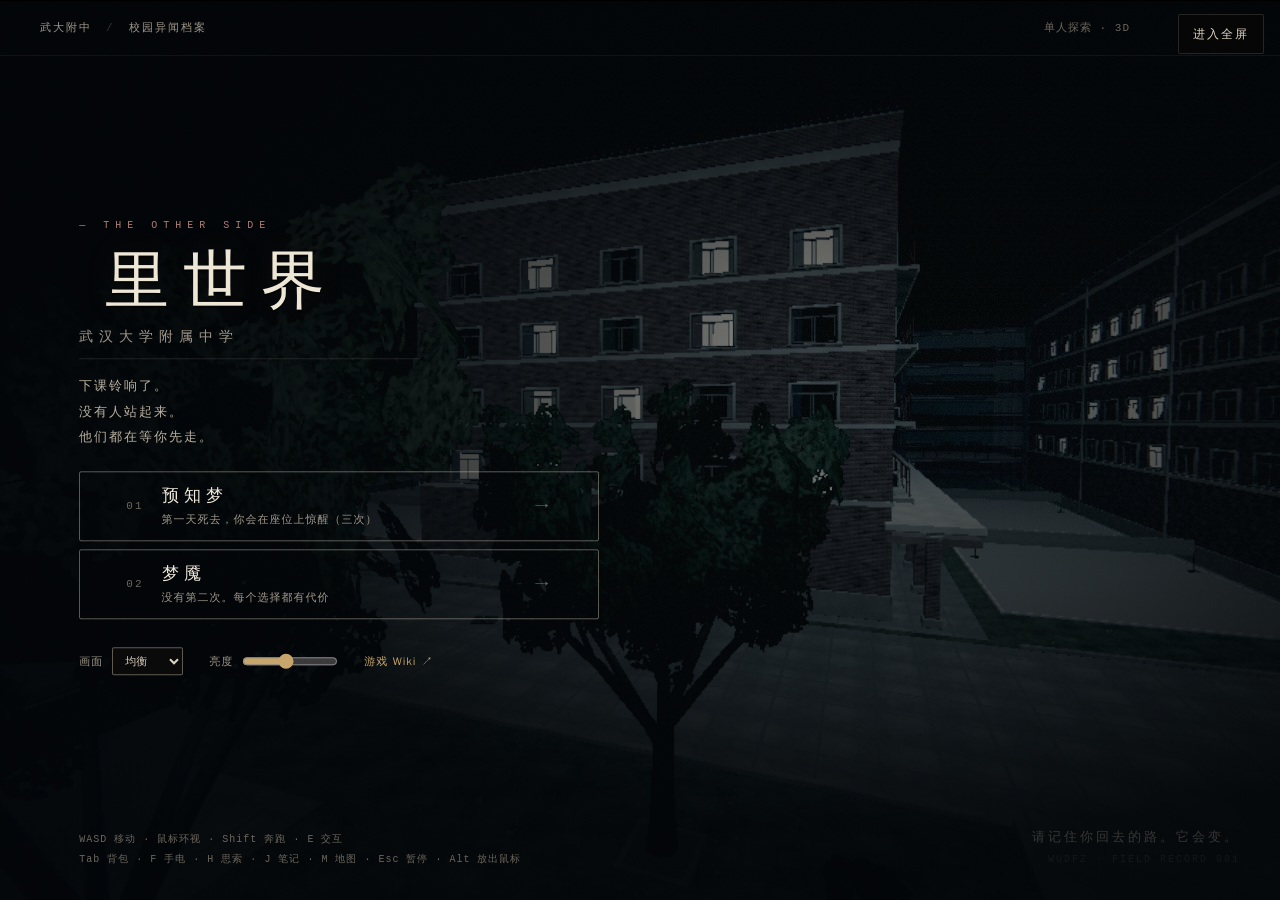
==== commit eb9475c6: "sync: current snapshot (upstream main + elevator PR #24 + stair time cost)" ====
--- a/index.html
+++ b/index.html
@@ -1,8893 +1,355 @@
-<!DOCTYPE html>
-<html lang="zh-CN">
-<head>
-<meta charset="UTF-8">
-<meta name="viewport" content="width=device-width,initial-scale=1,maximum-scale=1,user-scalable=no,viewport-fit=cover">
-<title>武大附中 · 里世界 v1.2</title>
-<style>
-  *{box-sizing:border-box;margin:0;padding:0}
-  html,body{width:100%;height:100%;overflow:hidden;background:#0d0b09;
-    font-family:"Kaiti SC","STKaiti","KaiTi","Microsoft YaHei",system-ui,sans-serif;
-    -webkit-user-select:none;user-select:none;-webkit-tap-highlight-color:transparent;
-    touch-action:none;overscroll-behavior:none;
-    --sat:env(safe-area-inset-top,0px);--sab:env(safe-area-inset-bottom,0px);
-    --sal:env(safe-area-inset-left,0px);--sar:env(safe-area-inset-right,0px)}
-  #wrap{position:fixed;inset:0}
-  #cv{display:block;width:100%;height:100%;touch-action:none}
-  #hud{position:fixed;inset:0;pointer-events:none;font-size:13px;letter-spacing:.5px;opacity:0;transition:opacity .6s;
-    padding:var(--sat) var(--sar) var(--sab) var(--sal)}
-  #hud.on{opacity:1}
-  #top{position:absolute;top:0;left:0;right:0;padding:calc(8px + var(--sat)) calc(14px + var(--sar)) 8px calc(14px + var(--sal));display:flex;align-items:center;gap:12px}
-  #sanbox{flex:0 0 132px;height:9px;border:1.5px solid #4a4038;border-radius:5px;position:relative;background:#1a1712;overflow:hidden}
-  #sanbar{position:absolute;inset:0;width:100%;background:#b4483c;transform-origin:left center;transition:transform .25s linear}
-  #clock{font-size:19px;color:#e8ddc8;text-shadow:0 1px 2px #000;font-variant-numeric:tabular-nums;letter-spacing:1px}
-  #sched{margin-left:auto;color:#a1937f;font-size:12.5px;transition:color .3s}
-  #sched.warn{color:#e0705a}
-  #locname{position:absolute;top:44px;left:14px;color:#8e8272;font-size:12px}
-  .btn{pointer-events:auto;cursor:pointer;background:#1c1815;color:#e8ddc8;
-    border:1.5px solid #524639;border-radius:3px;padding:9px 16px;font-family:inherit;font-size:14px;
-    letter-spacing:1px;transition:background .12s}
-  .btn:hover{background:#2a241d}
-  #bagbtn{position:absolute;left:calc(14px + var(--sal));bottom:calc(14px + var(--sab))}
-  #actbtn{position:absolute;right:calc(14px + var(--sar));bottom:calc(96px + var(--sab));display:none;
-    width:76px;height:76px;border-radius:50%;font-size:15px;letter-spacing:2px;padding:0}
-  body.touch #actbtn{display:block}
-  body.touch .btn{padding:12px 18px;font-size:15px}
-  body.touch #bagbtn{bottom:calc(14px + var(--sab))}
-  @media (max-width:820px){
-    #devp{width:100%;border-right:none}
-    #title .btn{width:74vw;max-width:320px}
-    #sub{font-size:15px;bottom:calc(118px + var(--sab));max-width:88vw}
-    /* #dlg 本身不定位 —— 按钮由 #dlgc 自己定位 */
-    /* 原来的米黄色气泡框整个去掉 —— 抉择只留按钮本身，不再套一个框 */
-  #dlgb{background:none;border:none;box-shadow:none;padding:0;border-radius:0}
-    #choices{right:calc(14px + var(--sar));bottom:calc(126px + var(--sab))}
-    #choices .btn{min-width:130px}
-  }
-  #choices{position:absolute;right:calc(14px + var(--sar));bottom:calc(14px + var(--sab));display:flex;flex-direction:column;gap:7px;align-items:flex-end}
-  #choices .btn{min-width:150px;text-align:left}
-  #choices .btn .k{color:#8e8272;margin-right:7px;font-size:12px}
-  #prompt{position:absolute;left:50%;bottom:66px;transform:translateX(-50%);
-    color:#f0e4c8;background:rgba(20,17,13,.82);border:1.5px solid #524639;border-radius:3px;
-    padding:6px 14px;font-size:13.5px;display:none}
-  #inv{position:fixed;inset:0;background:rgba(8,7,5,.9);display:flex;align-items:center;justify-content:center;
-    pointer-events:none;opacity:0;transition:opacity .24s ease}
-  #inv.open{opacity:1;pointer-events:auto}
-  #invbox{background:#171410;border:2px solid #524639;border-radius:4px;padding:18px 20px;max-width:540px;width:90%}
-  #invbox h2{font-size:16px;color:#c9b489;font-weight:400;letter-spacing:3px;margin-bottom:14px}
-  #grid{display:grid;grid-template-columns:repeat(4,1fr);gap:9px}
-  .slot{height:78px;border:1.5px dashed #3d352c;border-radius:3px;display:flex;flex-direction:column;
-    align-items:center;justify-content:center;gap:3px;color:#6d6355;font-size:11.5px;text-align:center;padding:4px;line-height:1.2}
-  .slot.has{border-style:solid;border-color:#8a7a52;color:#e0d3b4;background:#221d16}
-  .slot svg{width:32px;height:32px;fill:none;stroke:currentColor;stroke-width:1.7;stroke-linecap:round;stroke-linejoin:round}
-  .slot.has svg{color:#d8c48e}
-  #invbox .foot{margin-top:14px;color:#6d6355;font-size:12px;text-align:right}
-  #toast{position:absolute;left:50%;top:84px;transform:translateX(-50%) translateY(-6px);color:#e8ddc8;
-    background:rgba(20,17,13,.85);border-left:3px solid #8a7a52;padding:7px 14px;font-size:13.5px;
-    opacity:0;transition:opacity .32s,transform .32s;max-width:70%;text-align:center}
-  #toast.show{opacity:1;transform:translateX(-50%) translateY(0)}
-  #vign{position:absolute;inset:0;pointer-events:none;opacity:0;transition:opacity .5s;
-    background:radial-gradient(ellipse at center,rgba(0,0,0,0) 42%,rgba(90,10,10,.6) 100%)}
-  #title{position:fixed;inset:0;display:flex;flex-direction:column;align-items:center;justify-content:center;
-    gap:9px;opacity:0;pointer-events:none;transition:opacity .7s ease}
-  #title{display:none !important;visibility:hidden !important}
-  #title.on{opacity:1;pointer-events:auto}
-  #title .btn{width:260px;text-align:center;padding:13px 0;font-size:17px;letter-spacing:7px;
-    background:none;border:none;color:#9d9179;transition:color .2s ease,letter-spacing .25s ease}
-  #title .btn:hover{background:none;border:none;color:#f6ead0;letter-spacing:11px;text-shadow:0 0 18px rgba(220,200,150,.35)}
-  #title .thint{position:absolute;bottom:26px;font-size:12px;color:#5f5748;letter-spacing:2px}
-  #title .ver{position:absolute;top:18px;left:22px;font-size:11px;color:#4a443a;letter-spacing:2px}
-  #pro{position:fixed;inset:0;display:flex;align-items:center;justify-content:center;
-    opacity:0;pointer-events:none;transition:opacity .8s ease}
-  #pro.on{opacity:1;pointer-events:auto}
-  #protext{max-width:680px;padding:0 44px;font-size:22px;line-height:2.15;color:#ded4bc;
-    letter-spacing:2px;text-align:center;text-shadow:0 2px 10px #000}
-  #prohint{position:absolute;bottom:40px;font-size:12px;color:#6a6252;letter-spacing:3px}
-  /* ---------- 开发者模式 ---------- */
-  #devp{position:fixed;left:0;top:0;bottom:0;width:392px;background:rgba(10,9,7,.96);
-    border-right:1.5px solid #524639;padding:12px 14px 40px;overflow-y:auto;z-index:50;
-    transform:translateX(-100%);transition:transform .22s ease;font-size:12px;color:#c8bda4;pointer-events:auto}
-  #devp.on{transform:translateX(0)}
-  #devp h3{font-size:12px;font-weight:400;color:#8fd8cf;letter-spacing:2px;margin:14px 0 7px;
-    border-left:2px solid #3fd0c9;padding-left:7px}
-  #devp h3:first-child{margin-top:2px}
-  #devp .grid2{display:grid;grid-template-columns:1fr 1fr;gap:5px}
-  #devp button{font-family:inherit;font-size:11.5px;color:#d6cbb2;background:#1a1712;border:1px solid #3d352c;
-    border-radius:2px;padding:6px 8px;cursor:pointer;text-align:left;white-space:nowrap;overflow:hidden;text-overflow:ellipsis}
-  #devp button:hover{background:#2a241d;border-color:#8a7a52}
-  #devp button.hot{border-color:#e0705a;color:#f0c4b8}
-  #devp .row{display:flex;align-items:center;gap:8px;margin:5px 0}
-  #devp .row label{flex:0 0 52px;color:#8c8272}
-  #devp input[type=range]{flex:1;accent-color:#3fd0c9}
-  #devp .val{flex:0 0 46px;text-align:right;color:#e0d3b4;font-variant-numeric:tabular-nums}
-  #devtag{position:fixed;left:calc(8px + var(--sal));top:calc(8px + var(--sat));z-index:60;font-size:11px;color:#5d5449;pointer-events:none}
-  #devtag.on{color:#e0705a}
-  #devpv{position:fixed;left:50%;bottom:16px;transform:translateX(-50%);z-index:55;pointer-events:none;
-    font-size:15px;color:#f0e4c8;background:rgba(20,17,13,.86);border:1.5px solid #8a7a52;border-radius:3px;
-    padding:7px 18px;letter-spacing:2px;opacity:0;transition:opacity .2s}
-  #devpv.on{opacity:1}
-  #end{display:none !important;position:fixed;inset:0;background:#000;display:flex;flex-direction:column;align-items:center;
-    justify-content:center;gap:26px;opacity:0;pointer-events:none;transition:opacity 1.6s ease;z-index:46;padding:0 24px}
-  #end.on{opacity:1;pointer-events:auto}
-  #end h1{font-size:32px;font-weight:400;letter-spacing:12px;color:#e8dcc0;text-indent:12px;
-    font-family:"Kaiti SC","STKaiti","KaiTi",serif}
-  #end ul{list-style:none;text-align:center;color:#9d9179;font-size:15px;line-height:2.2;letter-spacing:2px;
-    font-family:"Kaiti SC",serif}
-  #end .btn{width:220px;text-align:center;padding:12px 0;margin-top:10px}
-  #pause{position:fixed;inset:0;background:rgba(4,4,3,.94);display:flex;flex-direction:column;
-    align-items:center;justify-content:center;gap:10px;opacity:0;pointer-events:none;
-    transition:opacity .22s ease;z-index:48;padding:20px}
-  #pause.on{opacity:1;pointer-events:auto}
-  #pause .ph{font-size:13px;color:#6a6252;letter-spacing:6px;margin-bottom:18px}
-  #pause .btn{width:250px;text-align:center;padding:12px 0;font-size:15px;letter-spacing:4px}
-  #pset{display:none;flex-direction:column;gap:12px;margin-top:12px;width:300px}
-  #pset.on{display:flex}
-  #pset .row{display:flex;align-items:center;gap:10px;font-size:13px;color:#a99b80}
-  #pset .row label{flex:0 0 84px}
-  #pset input[type=range]{flex:1;accent-color:#3fd0c9}
-  #pset input[type=checkbox]{width:16px;height:16px;accent-color:#3fd0c9}
-  #pset .row span{flex:0 0 40px;text-align:right;color:#ded2b6;font-variant-numeric:tabular-nums}
-  #pmsg{font-size:12px;color:#8fbf8f;height:16px;letter-spacing:2px}
-  #dead{position:fixed;inset:0;background:#000;z-index:70;display:flex;flex-direction:column;align-items:center;
-    justify-content:center;gap:38px;opacity:0;pointer-events:none;transition:opacity 1.2s ease}
-  #dead.on{opacity:1;pointer-events:auto}
-  #dead .t{font-size:34px;letter-spacing:10px;color:#ded6c4;font-family:"Kaiti SC","STKaiti","KaiTi",serif;
-    text-indent:10px}
-  #dead .btn{width:200px;text-align:center;padding:12px 0;font-size:15px;letter-spacing:4px;
-  opacity:0;transition:opacity .8s ease .9s}
-#dead.on .btn{opacity:1}
-#dead .epi{font-size:13px;color:#6a625a;margin-top:9px;letter-spacing:.12em;font-family:"Kaiti SC","STKaiti","KaiTi",serif}
-  #dead .cause{margin-top:18px;font-size:15px;letter-spacing:2px;color:#8d8574;
-  max-width:62vw;text-align:center;line-height:1.7;opacity:0;transition:opacity 1s ease .5s}
-#dead.on .cause{opacity:1}
-#dead .t{opacity:0;transition:opacity 1.1s ease .15s}
-#dead.on .t{opacity:1}
-  /* ---------- 主角对话框 ---------- */
-  #proskip{position:absolute;right:26px;bottom:26px;z-index:5;background:none;border:1px solid #4a4132;
-  border-radius:3px;color:#8d8574;font-family:inherit;font-size:13px;letter-spacing:3px;
-  padding:9px 20px;cursor:pointer;pointer-events:auto;transition:color .2s,border-color .2s}
-#proskip:hover{color:#f0e4c8;border-color:#8d8574}
-#fade{position:fixed;inset:0;background:#000;opacity:0;pointer-events:none;z-index:80;transition:opacity .7s ease}
-#fade.on{opacity:1;pointer-events:auto}
-#dlg{position:fixed;left:0;top:0;z-index:40;pointer-events:none;opacity:0;transition:opacity .16s;
-    max-width:min(46vw,520px)}
-  #dlg.on{opacity:1}
-  #dlg.on #dlgb{pointer-events:auto}
-  /* 气泡框整个删掉 —— 原来的米黄底 + 两层尖角（:after/:before）让它看着像对话气泡。
-     抉择只留按钮本身。 */
-  #dlgb{position:relative;background:none;border:none;box-shadow:none;padding:0;border-radius:0}
-  #dlgb:after,#dlgb:before{display:none;content:none}
-  #dlg.who{color:#8a2b22}
-  #dlgc{position:fixed;left:50%;transform:translateX(-50%);bottom:calc(196px + var(--sab));z-index:41;
-    display:flex;flex-direction:column;gap:6px;align-items:stretch;pointer-events:auto;
-    opacity:0;transition:opacity .18s}
-  #dlgc:not(:empty){opacity:1}
-  #dlgc button{min-width:280px}
-  /* 抉择按钮：要一眼看出「这是能按的」。
-     原来底色是 0.86 的黑 + 细边框，在暗画面上整个糊在一起，看不出是按钮。 */
-  #dlgc button{position:relative;font-family:"Kaiti SC",serif;font-size:15.5px;text-align:left;cursor:pointer;
-    letter-spacing:1px;background:linear-gradient(180deg,rgba(48,42,32,.97),rgba(26,22,17,.97));
-    color:#ece0c4;border:1.5px solid rgba(214,190,140,.72);border-left:4px solid #c8342a;
-    border-radius:3px;padding:11px 16px 11px 34px;box-shadow:0 4px 16px rgba(0,0,0,.62);
-    text-shadow:0 1px 6px #000;transition:color .13s,border-color .13s,background .13s,transform .13s,box-shadow .13s}
-  /* 左边的三角，提示「可以点」 */
-  #dlgc button:before{content:'';position:absolute;left:14px;top:50%;margin-top:-5px;
-    border:5px solid transparent;border-left-color:rgba(226,206,158,.85)}
-  #dlgc button:hover,#dlgc button:active{color:#fff8e4;border-color:#f0d9a4;border-left-color:#f0d9a4;
-    background:linear-gradient(180deg,rgba(78,64,44,.98),rgba(44,36,26,.98));
-    transform:translateX(3px);box-shadow:0 6px 22px rgba(0,0,0,.7),0 0 14px rgba(226,196,128,.20)}
-  /* ---------- 底部内心字幕 ---------- */
-  #sub .subline{line-height:1.55;margin-top:2px}
-  #sub{position:fixed;left:50%;bottom:104px;transform:translateX(-50%) translateY(7px);z-index:39;
-    pointer-events:none;opacity:0;transition:opacity .5s ease,transform .5s ease;max-width:74vw;
-    text-align:center;font-size:16.5px;line-height:1.7;letter-spacing:1.2px;color:#e2d8c0;
-    text-shadow:0 2px 8px #000,0 0 22px rgba(0,0,0,.95);font-family:"Kaiti SC","STKaiti","KaiTi",serif}
-  #sub.on{opacity:1;transform:translateX(-50%) translateY(0)}
-  #sub .em{color:#e0705a}
-
-/* v1.1 视觉系统：界面、场景绘制和触屏分别管理。 */
-/* Hidden overlay children must not intercept the live DOM menu. */
-#san-label{color:#c4aa91;font:700 10px system-ui,sans-serif;letter-spacing:.08em}
-#pause,#pro,#dead,#inv{visibility:hidden}
-#pause.on,#pro.on,#dead.on,#inv.open{visibility:visible}
-:root{color-scheme:dark;--panel:rgba(15,17,19,.88);--edge:rgba(192,178,149,.36);--cream:#ebe3d2;--muted:#a99e8b}
-#hud{z-index:25}
-#top{min-height:61px;padding:calc(9px + var(--sat)) calc(14px + var(--sar)) 9px calc(14px + var(--sal));
-  background:linear-gradient(180deg,rgba(8,9,12,.94),rgba(10,11,13,.75));border-bottom:1px solid var(--edge);backdrop-filter:blur(8px);gap:12px}
-#sanbox{height:11px;flex-basis:clamp(92px,13vw,156px);border-color:#7b6258;background:#231f20}
-#sanbar{background:linear-gradient(90deg,#b75f53,#df8977)}
-#clock{font-family:system-ui,sans-serif;font-size:17px;font-weight:650;letter-spacing:1px}
-#sched{font-size:12px;color:#d1c5b2;max-width:37%;white-space:nowrap;overflow:hidden;text-overflow:ellipsis}
-#locname{top:calc(74px + var(--sat));left:calc(15px + var(--sal));padding:6px 10px;background:var(--panel);border-left:2px solid #baa88b;color:var(--cream);border-radius:3px;max-width:57%;white-space:nowrap;overflow:hidden;text-overflow:ellipsis}
-.btn{background:rgba(20,23,25,.92);border:1px solid var(--edge);color:var(--cream);border-radius:7px;min-height:42px}
-.btn:hover,.btn:focus-visible{border-color:#ddc89d;background:#2c2d2d}
-#pausebtn{padding:6px 12px;font:600 12px system-ui,sans-serif;min-height:34px;letter-spacing:.1em;white-space:nowrap}
-#bagbtn{padding:11px 16px;border-radius:8px;box-shadow:0 5px 18px #0007}
-#prompt{bottom:calc(70px + var(--sab));width:max-content;max-width:min(88vw,560px);border-radius:8px;white-space:normal;text-align:center;line-height:1.45;background:var(--panel);backdrop-filter:blur(9px);box-shadow:0 5px 25px #0008}
-#toast{top:calc(89px + var(--sat));max-width:min(86%,520px);border-radius:5px;background:rgba(14,16,18,.91);z-index:3}
-#choices{bottom:calc(70px + var(--sab));z-index:3}
-#choices .btn{max-width:min(86vw,340px);line-height:1.4}
-#inv{z-index:45;backdrop-filter:blur(8px)}
-#invbox{border-radius:12px;box-shadow:0 20px 80px #000b;max-height:calc(100dvh - 28px - var(--sat) - var(--sab));overflow:auto}
-.invhead{display:flex;justify-content:space-between;align-items:center;margin-bottom:12px}
-#invbox h2{margin:0}
-#bag-close{min-width:44px;min-height:44px;color:var(--cream);background:#272726;border:1px solid var(--edge);border-radius:7px;font-size:24px;cursor:pointer}
-#pause{overflow:auto;padding:calc(18px + var(--sat)) 18px calc(18px + var(--sab));backdrop-filter:blur(14px)}
-#pause .btn{width:min(330px,90vw);flex-shrink:0;min-height:45px}
-#pause .ph{margin-bottom:10px}
-#pset{flex-shrink:0;max-width:90vw}
-#dlg{max-width:min(460px,84vw)}
-#dlgb{border-radius:0;box-shadow:none}   /* 气泡的最后一点痕迹也去掉 */
-/* 选项多的时候（比如思索菜单有 8 条办法 + 再想想）必须能滚动，
-   否则按钮会被顶出屏幕 —— 手机端"所有按钮消失"就是这个。
-   注意：底部是锚点，加 max-height + overflow 才对。 */
-  #dlgc{bottom:calc(200px + var(--sab));width:min(370px,calc(100vw - 32px));gap:9px;
-    max-height:calc(100vh - 210px - var(--sat) - var(--sab));
-    overflow-y:auto;overscroll-behavior:contain;scrollbar-width:thin;
-    display:flex;flex-direction:column;padding:2px}
-  #dlgc button{flex:0 0 auto}
-  #grid .slot{position:relative}
-  #grid .slot.sel{outline:2px solid #e0c489;outline-offset:-2px;background:rgba(74,62,44,.92)}
-  #grid .slot .drop{position:absolute;right:2px;top:2px;width:19px;height:19px;min-height:0;padding:0;
-    border-radius:4px;border:1px solid rgba(200,120,100,.55);background:rgba(48,24,20,.9);
-    color:#e8b9a8;font:600 10px/16px system-ui,sans-serif;cursor:pointer}
-  #grid .slot .drop:hover{background:rgba(96,40,32,.95);color:#fff}
-  #bagnote{font-size:11px;color:#a99b83;text-align:center;letter-spacing:.04em;margin-top:4px}
-#dlgc button{min-width:unset;width:100%;min-height:44px;border-radius:6px}
-#pro{z-index:44;background:rgba(7,8,10,.76);padding:calc(20px + var(--sat)) 12px calc(20px + var(--sab))}
-#protext{font-size:clamp(18px,3.2vw,25px);line-height:1.9;max-width:620px;padding:0 16px}
-#proskip{position:absolute;right:calc(17px + var(--sar));bottom:calc(18px + var(--sab));z-index:4;min-height:44px;border-radius:6px}
-#prohint{bottom:calc(85px + var(--sab))}
-#menuUI{position:fixed;inset:0;z-index:34;display:none;pointer-events:none;align-items:flex-end;justify-content:center;padding:0 16px calc(9vh + var(--sab))}
-#menuUI.on{display:flex;pointer-events:auto}
-#menu-panel{width:min(420px,93vw);max-height:calc(100vh - 40px);overflow-y:auto;overscroll-behavior:contain;scrollbar-width:thin;padding:16px 16px 14px;background:linear-gradient(155deg,rgba(24,27,31,.96),rgba(9,10,13,.97));border:1.5px solid rgba(212,190,145,.42);border-radius:14px;box-shadow:0 18px 70px #000c,0 0 0 1px #0008 inset;backdrop-filter:blur(18px)}
-#menu-subtitle{font:600 12px system-ui,sans-serif;letter-spacing:.55em;color:#e0c489;text-align:center;margin:2px 0 12px;text-shadow:0 1px 6px #000}
-#menu-items{display:flex;flex-direction:column;gap:9px}
-.menu-choice{width:100%;min-height:56px;padding:11px 16px 11px 46px;position:relative;background:linear-gradient(180deg,rgba(58,58,56,.62),rgba(34,34,34,.62));border:1.5px solid rgba(205,186,146,.40);border-radius:9px;color:var(--cream);text-align:center;font:500 17px 'Kaiti SC','KaiTi',serif;cursor:pointer;touch-action:manipulation}
-.menu-choice small{display:block;margin-top:4px;font:400 11.5px system-ui,sans-serif;color:#c2b298;letter-spacing:0;line-height:1.4}
-.menu-choice::before{content:'';position:absolute;left:17px;top:50%;width:9px;height:9px;margin-top:-4.5px;
-    border:1.6px solid rgba(216,196,150,.75);transform:rotate(45deg);transition:background .15s,border-color .15s}
-  .menu-choice:hover::before,.menu-choice:focus-visible::before,.menu-choice.selected::before{background:#e8cd93;border-color:#e8cd93}
-  .menu-choice:hover,.menu-choice:focus-visible,.menu-choice.selected{background:linear-gradient(180deg,rgba(146,120,78,.38),rgba(96,78,50,.34));border-color:#e0c489;outline:0;
-    box-shadow:0 0 0 1px #e0c48944,0 6px 22px #0007}
-  #menu-items .menu-choice:last-child{border-color:rgba(205,186,146,.26)}
-#notes{position:fixed;inset:0;z-index:46;display:none;align-items:center;justify-content:center;
-    background:rgba(8,7,5,.88);backdrop-filter:blur(8px)}
-  #notes.on{display:flex}
-  #notesbox{width:min(430px,92vw);max-height:min(76vh,620px);display:flex;flex-direction:column;
-    background:linear-gradient(160deg,rgba(240,234,218,.97),rgba(224,216,196,.97));
-    color:#241f18;border:2px solid #3a332a;border-radius:6px;padding:12px 16px 14px;
-    box-shadow:2px 3px 0 rgba(0,0,0,.5);font-family:"Kaiti SC","STKaiti","KaiTi",serif}
-  #notesbox .invhead{margin-bottom:6px}
-  #notesbox .invhead h2{font-size:17px;letter-spacing:.5em;color:#3a332a}
-  #notesbox .invhead button{background:none;border:none;font-size:22px;color:#6b5f4c;cursor:pointer;line-height:1}
-  #notesbody{overflow-y:auto;overscroll-behavior:contain;font-size:14px;line-height:1.75;padding-right:4px}
-  #notesbody h4{margin:9px 0 3px;font-size:13px;letter-spacing:.22em;color:#8a7a5e;
-    border-bottom:1px dashed rgba(90,78,58,.35);padding-bottom:2px}
-  #notesbody h4:first-child{margin-top:0}
-  #notesbody ul{list-style:none;margin:0 0 2px}
-  #notesbody li{position:relative;padding-left:13px;margin:2px 0}
-  #notesbody li:before{content:'·';position:absolute;left:2px;color:#9a8a6c}
-  #notesbody li.dim{color:#9a9080}
-  #notesbody b.ok{color:#2f6b3a}
-  #notesbody b.bad{color:#a33a2c}
-  #talent-tag{position:fixed;right:calc(10px + var(--sar));top:calc(8px + var(--sat));z-index:26;
-    pointer-events:none;font:600 11px/1.4 system-ui,sans-serif;letter-spacing:.10em;
-    color:#d9c08a;background:rgba(12,14,16,.62);border:1px solid rgba(212,190,145,.30);
-    border-radius:6px;padding:3px 9px;opacity:.92}
-  #talent-tag b{color:#f2d79a;font-weight:700}
-  #talent-tag i{font-style:normal;color:#8d8578;font-size:10px;letter-spacing:0}
-  #tut{position:fixed;left:50%;top:calc(74px + var(--sat));transform:translateX(-50%);z-index:26;
-    display:none;pointer-events:none;font:500 13px/1.5 system-ui,sans-serif;letter-spacing:.08em;
-    color:#eadfc2;background:rgba(12,14,16,.82);border:1px solid rgba(212,190,145,.34);
-    border-radius:8px;padding:7px 15px;box-shadow:0 8px 30px #0009;white-space:nowrap}
-  #tut.on{display:block}
-  #tut b{color:#f2d79a;font-weight:600}
-  #pausehelp{font-size:11px;color:#8b8172;text-align:center;line-height:1.7;letter-spacing:.04em;margin:2px 0 12px}
-  #menu-note{font-size:11.5px;color:#7d7466;text-align:center;line-height:1.5;min-height:14px;margin-top:9px;letter-spacing:.06em;overflow-wrap:anywhere}
-#mobile-ui,#map-close{display:none}
-#dev{position:absolute;top:calc(71px + var(--sat));right:calc(12px + var(--sar));font:10px system-ui,sans-serif;color:#8e8e83;padding:5px;pointer-events:auto}
-@media (pointer:coarse), (max-width:820px){
- #menuUI{padding-top:0;padding-bottom:calc(5vh + var(--sab))}
- #menu-panel{width:min(345px,94vw);padding:10px 12px}
- .menu-choice{min-height:50px;font-size:16px;padding:9px 12px 9px 42px}
- #top{min-height:57px;gap:8px;padding-top:calc(8px + var(--sat));padding-bottom:7px}
- #sanbox{flex-basis:clamp(62px,17vw,105px)}
- #clock{font-size:15px}
- #sched{font-size:11px;flex:1;min-width:0;max-width:none}
- #pausebtn{padding:6px 9px;font-size:12px}
- #pausebtn span{display:none}
- #locname{top:calc(65px + var(--sat));font-size:11px;max-width:66%}
- #dev{top:calc(67px + var(--sat))}
- #bagbtn{display:none}
- #prompt{bottom:calc(198px + var(--sab));font-size:12px;max-width:76vw;left:50%}
- #toast{top:calc(105px + var(--sat));font-size:12px}
- #sub{bottom:calc(251px + var(--sab));font-size:14px;max-width:87vw}
- #dlgc{bottom:calc(196px + var(--sab));max-height:48dvh;overflow:auto}
- #dlg{max-width:84vw}
- #invbox{width:calc(100vw - 30px);padding:13px}
- #grid{gap:5px}
- .slot{height:72px;font-size:11px}
- #mobile-ui{position:fixed;inset:0;z-index:28;pointer-events:none}
- body.touch.playing:not(.control-lock) #mobile-ui{display:block}
- #stick-dock{position:absolute;left:calc(24px + var(--sal));bottom:calc(32px + var(--sab));width:112px;height:112px;border-radius:50%;border:1.5px solid rgba(220,207,181,.52);background:radial-gradient(circle,rgba(215,205,175,.10),rgba(19,21,24,.65));display:flex;align-items:center;justify-content:center;color:#d6cdbb;font-size:12px;letter-spacing:2px}
- #stick-dock:after{content:'';position:absolute;width:44px;height:44px;inset:0;margin:auto;border-radius:50%;background:rgba(231,216,179,.18);border:1px solid rgba(236,221,184,.55)}
- #mobile-actions{pointer-events:auto;position:absolute;right:calc(13px + var(--sar));bottom:calc(21px + var(--sab));display:flex;flex-direction:column;align-items:flex-end;gap:10px}
- .mobile-shortcuts{display:grid;grid-template-columns:repeat(3,56px);gap:7px}
- .mobile-primary{display:flex;gap:10px;align-items:center}
- #mobile-ui button{touch-action:none;cursor:pointer;font:600 12px system-ui,sans-serif;letter-spacing:.04em;color:#f6ecd7;background:rgba(24,27,29,.88);border:1px solid rgba(223,206,166,.55);border-radius:12px;min-height:44px;box-shadow:0 4px 16px #0009}
- .mobile-shortcuts button{min-height:42px}
- #mobile-ui button:active{background:#62513a;border-color:#f6dfac}
- #mobDown{display:none}
- #mobDown.available{display:block}
- #mobAct{height:72px;width:76px;border-radius:50%!important;background:rgba(131,92,55,.86)!important;font-size:16px!important}
- #mobRun{height:58px;min-width:91px;border-radius:28px!important}
- #mobRun.held{background:rgba(148,90,54,.98);border-color:#ffe0a2}
- #look-hint{display:none;position:absolute;right:calc(13px + var(--sar));bottom:calc(209px + var(--sab));font-size:10px;color:#c1b7a5;text-shadow:0 2px 4px black}
- body.fp-mode #look-hint{display:block}
- #map-close{position:fixed;z-index:44;right:calc(16px + var(--sar));bottom:calc(16px + var(--sab));pointer-events:auto;min-height:48px;padding:10px 17px;background:#272726;color:var(--cream);border:1px solid #c9ae7d;border-radius:8px}
- body.map-open #map-close{display:block}
- #choices{bottom:calc(178px + var(--sab))}
-}
-@media (max-height:630px){
- #menuUI{padding-top:0;padding-bottom:calc(12px + var(--sab))}
- #menu-panel{max-width:420px}
- #stick-dock{width:92px;height:92px;bottom:calc(15px + var(--sab))}
- #mobile-actions{bottom:calc(8px + var(--sab));gap:5px}
- .mobile-shortcuts{gap:4px;grid-template-columns:repeat(3,52px)}
- #mobile-ui button{min-height:39px}
- #mobAct{height:58px;width:66px}
- #mobRun{height:52px;min-width:81px}
- body.fp-mode #look-hint{display:none}
- #prompt{bottom:calc(119px + var(--sab));max-width:53vw}
- #sub{bottom:calc(166px + var(--sab));max-width:56vw}
-}
-</style>
-</head>
-<body>
-<div id="wrap"><canvas id="cv"></canvas></div>
-
-<div id="hud">
-  <div id="vign"></div>
-  <div id="top">
-    <span id="san-label">SAN</span><div id="sanbox"><div id="sanbar"></div></div>
-    <div id="clock">11:40</div>
-    <div id="sched">第四节 · 教室</div><button class="btn" id="pausebtn" type="button" aria-label="暂停游戏">Ⅱ <span>暂停</span></button>
-  </div>
-  <div id="locname">武大附中</div>
-  <div id="toast"></div>
-  <div id="dev">v1.2.0</div>
-  <button class="btn" id="bagbtn">背包</button>
-  <div id="prompt"></div>
-  <div id="choices"></div>
-</div>
-
-<!-- 手机端独立交互控件：摇杆/视角在画布上，按钮分开设置，不再把互动和疾跑复用 -->
-<div id="hotbar" aria-label="快捷栏"></div>
-
-<div id="notes" aria-label="清单">
-  <div id="notesbox">
-    <div class="invhead"><h2>清单</h2><button id="notes-close" type="button" aria-label="关闭清单">×</button></div>
-    <div id="notesbody"></div>
-  </div>
-</div>
-
-<div id="mobile-ui" aria-label="触屏操作">
-  <div id="stick-dock" aria-hidden="true"><span>移动</span></div>
-  <div id="mobile-actions">
-    <div class="mobile-shortcuts">
-      <button type="button" id="mobMap" aria-label="地图">地图</button>
-      <button type="button" id="mobThink" aria-label="思考">思考</button>
-      <button type="button" id="mobView" aria-label="切换视角">视角</button>
-      <button type="button" id="mobBag" aria-label="背包">背包</button>
-      <button type="button" id="mobDown" aria-label="下楼">下楼</button>
-    </div>
-    <div class="mobile-primary">
-      <button type="button" id="mobRun" aria-label="按住疾跑">按住疾跑</button>
-      <button type="button" id="mobAct" aria-label="交互">互动</button>
-    </div>
-  </div>
-  <div id="look-hint" aria-hidden="true">右侧空白处滑动 · 转动视角</div>
-<div id="tut" aria-live="polite"></div>
-</div>
-<button id="map-close" type="button">关闭地图 ×</button>
-
-<div id="inv"><div id="invbox">
-  <div class="invhead"><h2>背 包</h2><button id="bag-close" type="button" aria-label="关闭背包">×</button></div>
-  <div id="grid"></div>
-  <div class="foot" id="bagfoot">按 1–8 或点格子使用 · B / Esc 关闭</div>
-  <div id="bagnote"></div>
-  <div class="foot" id="talfoot" style="color:#c8b183"></div>
-</div></div>
-
-<div id="title" aria-hidden="true"></div>
-<div id="menuUI" aria-label="主菜单"><div id="menu-panel"><div id="menu-subtitle">选 择</div><div id="menu-items"></div><div id="menu-note" role="status"></div></div></div>
-
-<div id="pro"><div id="protext"></div><div id="prohint">点击 / 空格 继续</div><button id="proskip" type="button">跳 过</button></div>
-
-<div id="devp"></div>
-<div id="talent-tag" title="你的天赋"></div>
-<div id="devtag"></div>
-<div id="devpv"></div>
-<div id="dlg"><div id="dlgb"></div><div id="dlgc"></div></div>
-<div id="sub"></div>
-<div id="fade"></div>
-<div id="dead"><div class="t">你死了。</div><div class="cause" id="deadcause"></div><div class="epi" id="deadepi"></div><button class="btn" id="deadbtn">返回主菜单</button></div>
-<div id="end"><h1 id="endt"></h1><ul id="endl"></ul><button class="btn" id="endbtn">返回主菜单</button></div>
-<div id="pause">
-  <div class="ph">暂 停</div>
-  <div id="pausehelp"><b>E</b> 互动（翻找 · 进出 · 上下楼 · 做实验）　<b>F</b> 捡起／放下　<b>G</b> 丢掉选中的<br>
-      <b>W A S D</b> 移动　<b>Shift</b> 疾跑　<b>B</b> 背包　<b>V</b> 第一人称　<b>M</b> 地图　<b>H</b> 思索　<b>J</b> 清单　<b>1 2</b> 快捷栏<br>
-      楼梯上 <b>E</b> 上楼 · <b>Shift+E</b> 下楼　　地图上 <b>N</b> 做标记　　背包打开时 <b>1-8</b> 使用对应道具</div>
-      <button class="btn" id="pbResume">继 续 游 戏</button>
-  <button class="btn" id="pbSave">保 存 进 度</button>
-  <button class="btn" id="pbLoad">读 取 进 度</button>
-  <button class="btn" id="pbSet">设 置</button>
-  <button class="btn" id="pbMenu">返 回 主 菜 单</button>
-  <div id="pset">
-    <div class="row"><label>主音量</label><input type="range" id="stVol" min="0" max="100" value="50"><span id="stVolv">50</span></div>
-    <div class="row"><label>屏幕震动</label><input type="checkbox" id="stShake" checked></div>
-    <div class="row"><label>线条沸腾</label><input type="checkbox" id="stBoil" checked></div>
-    <div class="row"><label>画质</label><input type="range" id="stQ" min="0" max="2" value="2"><span id="stQv">高</span></div>
-    <div class="row"><label>字幕停留</label><input type="range" id="stSub" min="1" max="8" value="4"><span id="stSubv">4s</span></div>
-  </div>
-  <div id="pmsg"></div>
-</div>
-
-<script>
-(function(){
-"use strict";
-
-/* ============================ 常量 ============================ */
-var STEP=1/60, DTMAX=1/15, TAU=Math.PI*2, DEG=Math.PI/180, BAG_MAX=8;
-var SC=2.0;
-var SPD_WALK=21, SPD_RUN=36.4, STAM_MAX=100, STAM_DRAIN=17, STAM_REGEN=11;
-var FOV=90*DEG, FOV_FEATHER=6*DEG;      // 视野 ±90°，再各羽化 6°
-var TCOLS=63, TROWS=26, TTILE=9;   // 走廊加宽到 9 行（81 单位），东端再加一条连廊大厅
-var RATE_CLASS=80;    // 上课
-var RATE_BREAK=12;    // 课间   —— 三次课间合计 ≈ 5 真实分钟
-var RATE_MEAL =14;    // 午饭 / 午休 / 晚饭 —— 合计 ≈ 15 真实分钟
-var RATE_NIGHT=17;    // 晚自习 / 熄灯后 —— 合计 ≈ 20 真实分钟
-var RATE_FREE =37;    // 课外活动
-var RATE_ASSEM=30;    // 课间操
-var DIM_T='rgba(44,41,38,0.17)', DIM_B='rgba(26,26,26,0.20)';
-
-function clamp(v,a,b){ return v<a?a:(v>b?b:v); }
-function hash2(x,y,s){ var h=(x*374761393+y*668265263+s*2147483647)|0; h=(h^(h>>13))*1274126177|0; return ((h^(h>>16))>>>0)/4294967296; }
-function aabb(cx,cy,r,b){ var nx=cx<b.x?b.x:(cx>b.x+b.w?b.x+b.w:cx), ny=cy<b.y?b.y:(cy>b.y+b.h?b.y+b.h:cy); var dx=cx-nx,dy=cy-ny; return dx*dx+dy*dy<r*r; }
-function pointInPoly(x,y,P){ var c=false; for(var i=0,j=P.length-1;i<P.length;j=i++){ var xi=P[i][0],yi=P[i][1],xj=P[j][0],yj=P[j][1]; if(((yi>y)!==(yj>y))&&(x<(xj-xi)*(y-yi)/(yj-yi)+xi)) c=!c; } return c; }
-function angLerp(a,b,t){ var d=((b-a+Math.PI)%TAU+TAU)%TAU-Math.PI; return a+d*t; }
-function smooth(t){ return t*t*(3-2*t); }
-
-/* ============================ 手绘线条 ============================ */
-var VARS=4, BOIL=7, EMPTY=[];
-function rectPts(x,y,w,h,step){ var p=[],i; for(i=x;i<x+w;i+=step)p.push([i,y]); p.push([x+w,y]); for(i=y;i<y+h;i+=step)p.push([x+w,i]); p.push([x+w,y+h]); for(i=x+w;i>x;i-=step)p.push([i,y+h]); p.push([x,y+h]); for(i=y+h;i>y;i-=step)p.push([x,i]); p.push([x,y]); return p; }
-function ellPts(cx,cy,rx,ry,n){ n=n||30; var p=[],i,a; for(i=0;i<n;i++){a=i/n*TAU;p.push([cx+Math.cos(a)*rx,cy+Math.sin(a)*ry]);} p.push([cx+rx,cy]); return p; }
-function bake(pts,amp,seed){ var out=[],k,i,n=pts.length; for(k=0;k<VARS;k++){ var a=new Float32Array(n*2); for(i=0;i<n;i++){ var t=(i===0||i===n-1)?0.3:1; a[i*2]=pts[i][0]+(hash2(i,0,seed+k*131)-0.5)*2*amp*t; a[i*2+1]=pts[i][1]+(hash2(i,1,seed+k*131)-0.5)*2*amp*t; } out.push(a); } return out; }
-var boil=0;
-function pathOf(ctx,v,bi){ var a=v[bi===undefined?boil:bi], n=a.length;
-  ctx.beginPath(); ctx.moveTo(a[0],a[1]); for(var i=2;i<n;i+=2) ctx.lineTo(a[i],a[i+1]); }
-function strokeV(ctx,v,st,bi){ pathOf(ctx,v,bi); if(st.f){ctx.fillStyle=st.f;ctx.fill();}
-  if(st.c){ ctx.strokeStyle=st.c; ctx.lineWidth=st.w||1.6; if(st.dash)ctx.setLineDash(st.dash); ctx.stroke(); ctx.setLineDash(EMPTY); } }
-function drawShape(ctx,sh){ strokeV(ctx,sh.v,sh.s); }
-
-/* ============================ 音效 ============================ */
-var AU={ ok:false, ctx:null, master:null, noise:null, rainSrc:null, rainGain:null, tried:false,
-         amb:null, ambFlt:null, ambOscs:null, ambLfo:null };
-function auInit(){
-  if (AU.ctx||AU.tried) return; AU.tried=true;
-  var AC=window.AudioContext||window.webkitAudioContext; if(!AC) return;
-  try{ AU.ctx=new AC(); var ctx=AU.ctx;
-    var master=ctx.createGain(); if(!master||!master.gain||!master.connect) throw new Error('x');
-    master.gain.value=0.5; master.connect(ctx.destination); AU.master=master;
-    var n=Math.floor(ctx.sampleRate*2), buf=ctx.createBuffer(1,n,ctx.sampleRate);
-    if(!buf||!buf.getChannelData) throw new Error('x');
-    var d=buf.getChannelData(0); for(var i=0;i<n;i++) d[i]=Math.random()*2-1;
-    AU.noise=buf;
-    var s=ctx.createBufferSource(); s.buffer=buf; s.loop=true;
-    var f=ctx.createBiquadFilter(); f.type='lowpass'; f.frequency.value=260; f.Q.value=0.6;
-    var g=ctx.createGain(); g.gain.value=0.05;
-    s.connect(f); f.connect(g); g.connect(master); s.start();
-    AU.ok=true;
-  }catch(e){ AU.ok=false; AU.ctx=null; }
-}
-function auResume(){ if(AU.ctx&&AU.ctx.state==='suspended') AU.ctx.resume(); }
-function auN(dur,f0,f1,q,gain,type){ if(!AU.ok) return;
-  try{ var ctx=AU.ctx,t=ctx.currentTime;
-    var s=ctx.createBufferSource(); s.buffer=AU.noise; s.loop=true;
-    var flt=ctx.createBiquadFilter(); flt.type=type||'bandpass';
-    flt.frequency.setValueAtTime(f0,t); flt.frequency.exponentialRampToValueAtTime(Math.max(28,f1),t+dur); flt.Q.value=q||1;
-    var g=ctx.createGain(); g.gain.setValueAtTime(0.0001,t); g.gain.exponentialRampToValueAtTime(gain,t+0.012); g.gain.exponentialRampToValueAtTime(0.0001,t+dur);
-    s.connect(flt); flt.connect(g); g.connect(AU.master); s.start(t); s.stop(t+dur+0.05);
-  }catch(e){} }
-function auT(f0,f1,dur,gain,type){ if(!AU.ok) return;
-  try{ var ctx=AU.ctx,t=ctx.currentTime;
-    var o=ctx.createOscillator(); o.type=type||'sine';
-    o.frequency.setValueAtTime(f0,t); o.frequency.exponentialRampToValueAtTime(Math.max(18,f1),t+dur);
-    var g=ctx.createGain(); g.gain.setValueAtTime(0.0001,t); g.gain.exponentialRampToValueAtTime(gain,t+0.015); g.gain.exponentialRampToValueAtTime(0.0001,t+dur);
-    o.connect(g); g.connect(AU.master); o.start(t); o.stop(t+dur+0.05);
-  }catch(e){} }
-var SFX={
-  step:function(ind){ if(ind) auN(0.055,1500,520,1.7,0.055); else auN(0.07,520,170,1.2,0.075); },
-  door:function(){ auN(0.34,900,130,0.9,0.10); auT(95,58,0.30,0.055); },
-  stair:function(){ auN(0.06,900,300,1.5,0.07); setTimeout(function(){ auN(0.06,760,240,1.5,0.06); },110); },
-  ui:function(){ auT(880,660,0.07,0.045,'square'); },
-  trans:function(){ auN(0.42,180,2600,0.7,0.075,'lowpass'); },
-  blink:function(){ auT(130,38,0.85,0.13); auN(0.85,320,55,0.6,0.05,'lowpass'); },
-  bell:function(){ auT(524,520,1.5,0.085); auT(1048,1040,1.0,0.032); },
-  heart:function(){ auT(58,38,0.17,0.10); },
-  crack:function(){ auN(0.9,260,60,0.7,0.13,'lowpass'); auT(70,28,1.1,0.10); },
-  slam:function(){ auN(0.22,1200,120,0.8,0.20,'lowpass'); auT(120,42,0.45,0.16); },
-  sleep:function(){ auT(180,28,2.6,0.10); auN(2.6,420,60,0.5,0.05,'lowpass'); },
-  /* 环境底噪：三个低频正弦略微失谐，过一个低通，再叠一个极慢的下滑。
-     听起来是"闷"的、"沉"的，而且音高在慢慢往下掉 —— 被吸进去的感觉。 */
-  ambOn:function(){ if(!AU.ok||AU.amb) return;
-    try{
-      var ctx=AU.ctx;
-      var g=ctx.createGain(); g.gain.value=0.0001; g.connect(AU.master);
-      var flt=ctx.createBiquadFilter(); flt.type='lowpass'; flt.frequency.value=170; flt.Q.value=0.6;
-      flt.connect(g);
-      var oscs=[], base=[38,45.5,57.2], mix=[0.62,0.36,0.19];
-      for (var i=0;i<base.length;i++){
-        var o=ctx.createOscillator(); o.type='sine'; o.frequency.value=base[i];
-        var og=ctx.createGain(); og.gain.value=mix[i];
-        o.connect(og); og.connect(flt); o.start();
-        oscs.push(o);
-      }
-      /* 极慢的下滑：0.035Hz，一个周期快 30 秒 —— 玩家不会明确察觉，只会觉得"沉" */
-      var lfo=ctx.createOscillator(); lfo.type='sine'; lfo.frequency.value=0.035;
-      var lg=ctx.createGain(); lg.gain.value=5.5;
-      lfo.connect(lg); lg.connect(oscs[0].frequency); lg.connect(oscs[1].frequency); lfo.start();
-      /* 更慢的一层起伏，像呼吸 */
-      var br=ctx.createOscillator(); br.type='sine'; br.frequency.value=0.09;
-      var bg=ctx.createGain(); bg.gain.value=0.35;
-      br.connect(bg); bg.connect(g.gain); br.start();
-      AU.amb=g; AU.ambFlt=flt; AU.ambOscs=oscs; AU.ambLfo=[lfo,br];
-      g.gain.exponentialRampToValueAtTime(0.055, ctx.currentTime+4.0);
-    }catch(e){}
-  },
-  ambOff:function(){ if(!AU.amb) return;
-    try{ var c=AU.ctx,g=AU.amb;
-      g.gain.cancelScheduledValues(c.currentTime);
-      g.gain.setValueAtTime(Math.max(0.0001,g.gain.value),c.currentTime);
-      g.gain.exponentialRampToValueAtTime(0.0001,c.currentTime+1.6);
-      var os=AU.ambOscs||[], ls=AU.ambLfo||[];
-      for (var i=0;i<os.length;i++) try{ os[i].stop(c.currentTime+1.8); }catch(e){}
-      for (var j=0;j<ls.length;j++) try{ ls[j].stop(c.currentTime+1.8); }catch(e){}
-    }catch(e){}
-    AU.amb=null; AU.ambFlt=null; AU.ambOscs=null; AU.ambLfo=null;
-  },
-  rainOn:function(){ if(!AU.ok||AU.rainSrc) return;
-    try{ var ctx=AU.ctx; var s=ctx.createBufferSource(); s.buffer=AU.noise; s.loop=true;
-      var f=ctx.createBiquadFilter(); f.type='bandpass'; f.frequency.value=2600; f.Q.value=0.35;
-      var g=ctx.createGain(); g.gain.value=0.0001; g.gain.exponentialRampToValueAtTime(0.16,ctx.currentTime+1.2);
-      s.connect(f); f.connect(g); g.connect(AU.master); s.start(); AU.rainSrc=s; AU.rainGain=g; }catch(e){} },
-  rainOff:function(){ if(!AU.rainSrc) return;
-    try{ var g=AU.rainGain,s=AU.rainSrc,c=AU.ctx;
-      g.gain.cancelScheduledValues(c.currentTime); g.gain.setValueAtTime(g.gain.value,c.currentTime);
-      g.gain.exponentialRampToValueAtTime(0.0001,c.currentTime+1.6); s.stop(c.currentTime+1.8); }catch(e){}
-    AU.rainSrc=null; AU.rainGain=null; }
-};
-
-/* ============================ 过渡 ============================ */
-var TR={ on:false, p:0, dur:0.4, kind:'fade', fired:false, cb:null };
-function go(kind,dur,cb,quiet){ if(TR.on) return; TR.on=true; TR.p=0; TR.dur=dur; TR.kind=kind; TR.cb=cb; TR.fired=false; if(!quiet) SFX.trans(); }
-function trUpdate(dt){ if(!TR.on) return; TR.p+=dt/TR.dur; if(!TR.fired&&TR.p>=0.5){ TR.fired=true; if(TR.cb) TR.cb(); } if(TR.p>=1){ TR.on=false; TR.p=0; } }
-function trDraw(){
-  if (!TR.on) return;
-  var a=smooth(clamp(TR.p<0.5?TR.p*2:(1-TR.p)*2,0,1));
-  var ctx=C; ctx.setTransform(1,0,0,1,0,0); ctx.fillStyle='#000';
-  if (TR.kind==='blink'){ var hh=MH*a/2; ctx.fillRect(0,0,MW,hh); ctx.fillRect(0,MH-hh,MW,hh+1); }
-  else if (TR.kind==='stair'){ ctx.fillRect(0,0,MW,MH*a); }
-  else { ctx.globalAlpha=a; ctx.fillRect(0,0,MW,MH); ctx.globalAlpha=1; }
-}
-
-/* ============================ 调色 ============================ */
-var ACC='#c8342a';
-var PAL={
-  t:{ sky:'#efe9db', out:'#e2dbc9', noncamp:'#c9c2b2', road:'#d3cbb8', roadLine:'#bdb49d',
-      field:'#a8cd93', fieldInk:'#6f9a5c', court:'#8fc287', track:'#c2a98d', trackInk:'#a2866a',
-      garden:'#9ecb8c', bldg:'#efd9c9', bldgInk:'#6b4f42', dorm:'#ece7d6', dormInk:'#6b6350',
-      aux:'#ded7c4', auxInk:'#6a6355', canopy:'#d8d2be', canopyInk:'#6a6355',
-      ink:'#3d332a', ink2:'#8a7c69', tree:'#82b96b', treeInk:'#4a7540',
-      toilet:'#e3eaee', toiletInk:'#5c6a72', board:'#2f4038', glass:'#bcd8e4',
-      desk:'#d9c9a8', deskInk:'#8a7856', floor:'#ded6c2',
-      skin:'#f0d6c0', cloth:'#3b4a6b', hair:'#26201c', pack:'#8a4a3a' },
-    /* 里世界：整体压暗一档，并且往冷灰偏 —— 不是"没颜色"，是"颜色被抽走了"。
-       轮廓色 ink 保持高对比，不然暗底上什么都看不见。 */
-    bw:{ sky:'#0b0d0f', out:'#191b1d', noncamp:'#111315', road:'#1e2023', roadLine:'#2c2f32',
-         field:'#222426', fieldInk:'#3c4043', court:'#1d1f22', track:'#272a2d', trackInk:'#3c4043',
-         garden:'#212325', bldg:'#1d1f22', bldgInk:'#82868a', dorm:'#1b1d20', dormInk:'#767a7e',
-         aux:'#1a1c1f', auxInk:'#6e7276', canopy:'#17191c', canopyInk:'#5e6266',
-         ink:'#c8ccd0', ink2:'#4a4e52', tree:'#1f2124', treeInk:'#5c6064',
-         toilet:'#282b2e', toiletInk:'#787c80', board:'#07080a', glass:'#32363a',
-         desk:'#292b2e', deskInk:'#7e8286', floor:'#1a1c1f',
-         skin:'#a8acb0', cloth:'#32363a', hair:'#0f1011', pack:'#3c4044' }
-};
-var BW=true;
-function P(k){ return BW ? PAL.bw[k] : PAL.t[k]; }
-
-/* ============================ 物品 ============================ */
-var ITEMS={
-  card:{ n:'学生证', svg:'<svg viewBox="0 0 32 32"><rect x="4" y="8" width="24" height="16" rx="2"/><circle cx="11" cy="16" r="3"/><path d="M16.5 13.5h9M16.5 17h9M16.5 20.5h6"/></svg>' },
-  phone:{ n:'手机', svg:'<svg viewBox="0 0 32 32"><rect x="10" y="4" width="12" height="24" rx="2.5"/><path d="M14 24.5h4"/></svg>' },
-  chalk:{ n:'粉笔', svg:'<svg viewBox="0 0 32 32"><path d="M8.5 21.5l13-13 4 4-13 13z"/><path d="M8.5 21.5l-2.5 5 5.5-2"/><path d="M19 11l4 4"/></svg>' },
-  map:{ n:'平面图', svg:'<svg viewBox="0 0 32 32"><path d="M4 8.5l8-3 8 3 8-3v18l-8 3-8-3-8 3z"/><path d="M12 5.5v18M20 8.5v18"/></svg>' },
-  key:{ n:'钥匙', svg:'<svg viewBox="0 0 32 32"><circle cx="11" cy="11" r="5"/><path d="M14.5 14.5L24 24M20.5 20.5l2.5-2.5M23.5 23.5l2.5-2.5"/></svg>' },
-  torch:{ n:'手电筒', svg:'<svg viewBox="0 0 32 32"><rect x="12" y="5" width="8" height="9" rx="1.5"/><path d="M14 14v13h4V14z"/><path d="M9.5 3.5h13"/></svg>' },
-  brolly:{ n:'雨伞', svg:'<svg viewBox="0 0 32 32"><path d="M4 16a12 12 0 0124 0z"/><path d="M16 16v9a3 3 0 006 0"/><path d="M16 16V5"/></svg>' },
-  coat:{ n:'校服外套', svg:'<svg viewBox="0 0 32 32"><path d="M11 6l5 3.5L21 6l5 5-3 3v12H9V14L6 11z"/><path d="M16 9.5V26"/></svg>' },
-  pill:{ n:'药片', svg:'<svg viewBox="0 0 32 32"><g transform="rotate(-30 16 16)"><rect x="6" y="11.5" width="20" height="9" rx="4.5"/><path d="M16 11.5v9"/></g></svg>' },
-  notebook:{ n:'笔记本', svg:'<svg viewBox="0 0 32 32"><rect x="8" y="5" width="17" height="22" rx="2"/><path d="M8 10h-3M8 16h-3M8 22h-3"/><path d="M12 11h9M12 16h9M12 21h6"/></svg>' },
-  pen:{ n:'笔', svg:'<svg viewBox="0 0 32 32"><path d="M21 5l6 6-14 14-7 2 2-7z"/><path d="M19 7l6 6"/></svg>' },
-  snack:{ n:'士力架', svg:'<svg viewBox="0 0 32 32"><rect x="7" y="9" width="18" height="14" rx="3"/><path d="M7 13h18M7 19h18"/><path d="M11 9V6.5M21 9V6.5"/></svg>' },
-  battery:{ n:'电池', svg:'<svg viewBox="0 0 32 32"><rect x="6" y="11" width="20" height="11" rx="2"/><path d="M26 14.5v4"/><path d="M12 13.5v6M17 13.5v6M22 13.5v6"/></svg>' },
-  compass:{ n:'罗盘', svg:'<svg viewBox="0 0 32 32"><circle cx="16" cy="16" r="10.5"/><circle cx="16" cy="16" r="1.8"/><path d="M16 6.5v3M16 22.5v3M6.5 16h3M22.5 16h3"/><path d="M20 12l-5 9 5-3z"/></svg>' },
-  metronome:{ n:'节拍器', svg:'<svg viewBox="0 0 32 32"><path d="M12 25l4-18 4 18z"/><path d="M9 25h14"/><path d="M15.5 12l6 4"/></svg>' },
-  goggles:{ n:'护目镜', svg:'<svg viewBox="0 0 32 32"><path d="M4 16a5 5 0 015-5h14a5 5 0 015 5v1a5 5 0 01-5 5H9a5 5 0 01-5-5z"/><circle cx="11.5" cy="16.5" r="3"/><circle cx="20.5" cy="16.5" r="3"/></svg>' },
-  hw:{ n:'作业本', svg:'<svg viewBox="0 0 32 32"><path d="M7 5h18v22H9a2 2 0 01-2-2z"/><path d="M7 25a2 2 0 012-2h16"/><path d="M12 10h9M12 14h9M12 18h6"/></svg>' },
-  coin:{ n:'硬币', svg:'<svg viewBox="0 0 32 32"><circle cx="16" cy="16" r="10"/><path d="M16 10.5v11M12.5 13.5h7M12.5 18.5h7"/></svg>' },
-  usb:{ n:'U盘', svg:'<svg viewBox="0 0 32 32"><rect x="11" y="5" width="10" height="8" rx="1"/><path d="M13 13h6v12a3 3 0 01-6 0z"/><path d="M13.5 8.5h1.5M16.5 8.5h1.5"/></svg>' },
-  watch:{ n:'手表', svg:'<svg viewBox="0 0 32 32"><rect x="10" y="5" width="12" height="6" rx="1"/><rect x="10" y="21" width="12" height="6" rx="1"/><circle cx="16" cy="16" r="8"/><path d="M16 11v5l3.5 2"/></svg>' },
-  memo:{ n:'纸条', svg:'<svg viewBox="0 0 32 32"><path d="M8 5h16v22H8z"/><path d="M11.5 11h9M11.5 15h9M11.5 19h5"/></svg>' }
-};
-
-/* ---------- Flashback: independent state with explicit cancellation and palette restoration ---------- */
-var FLASH={ t:0, dur:0, cool:0, pending:0, active:false };
-var FLASHBLOOM={ t:0 };
-function flashPalette(ordinary){
-  if(BW===!ordinary) return;
-  BW=!ordinary;
-  buildOutdoor();
-  for(var id in INTERIORS) INTERIORS[id].baked=false;
-  if(S.room && INTERIORS[S.room]) buildInterior(S.room);
-  dropCache();
-}
-function flashAllowed(){
-  if (typeof FN!=='undefined' && FN && FN.on) return false;   // 假正常期间不闪回表世界
-  return S.screen==='play' && !S.dead && !S.death && !RT.end &&
-    !PAUSE.on && !MAPV.on && !(DLG && DLG.open);
-}
-function flashBack(dur){
-  dur=clamp(Number(dur)||0.7,0.15,3);
-  if(!flashAllowed()) return false;
-  if(TR.on){ FLASH.pending=Math.max(FLASH.pending,dur); return false; }
-  if(FLASH.active){ FLASH.t=Math.max(FLASH.t,dur); FLASH.dur=Math.max(FLASH.dur,dur); return true; }
-  if(FLASH.cool>0) return false;
-  FLASH.active=true; FLASH.t=FLASH.dur=dur; FLASH.pending=0;
-  FLASHBLOOM.t=0.45;
-  flashPalette(true); SFX.blink();
-  return true;
-}
-function flashEnd(){
-  if(!FLASH.active) return;
-  FLASH.active=false; FLASH.t=FLASH.dur=0;
-  flashPalette(false);
-}
-function flashForceEnd(){
-  FLASH.pending=0; FLASHBLOOM.t=0;
-  if(FLASH.active) flashEnd();
-}
-function flashUpdate(dt){
-  if(FLASH.cool>0) FLASH.cool=Math.max(0,FLASH.cool-dt);
-  if(FLASH.active){
-    if(!flashAllowed()){ flashForceEnd(); return; }
-    FLASH.t-=dt;
-    if(FLASH.t<=0) flashEnd();
-    return;
-  }
-  if(FLASH.pending && !TR.on && flashAllowed()){
-    var d=FLASH.pending; FLASH.pending=0;
-    if(FLASH.cool<=0) flashBack(d);
-  }
-  if(FLASH.cool>0 || !flashAllowed() || TR.on) return;
-  if(S.san<20 && Math.random()<dt*0.06) flashBack(0.42);
-}
-function drawFlashBloom(){
-  if(!FLASH.active || FLASHBLOOM.t<=0) return;
-  var ctx=C, a=clamp(FLASHBLOOM.t/0.45,0,1);
-  ctx.save();ctx.setTransform(1,0,0,1,0,0);
-  ctx.fillStyle='rgba(255,248,226,'+(a*a*0.20)+')';ctx.fillRect(0,0,MW,MH);
-  ctx.restore();
-}
-/* ============================ 世界数据 ============================ */
-/* 校园边界。西侧从 y=640 往下退到 x=352，给行政楼／实验楼／钟楼那一边
-   留出一条南北贯通的走道 —— 原来西边界直接顶在 x=400，钟楼被楼和边界夹死。 */
-var BOUND=[[283,130],[706,130],[706,1250],[352,1250],
-           [352,640],[250,640],[250,500],[283,500]];
-var RING=[[243,90],[746,90],[746,1290],[360,1290],[360,600],[210,600],[210,460],[243,460]];
-var NONCAMP={x:250,y:640,w:102,h:610}   /* 西边界退到 352，剩下这条走道归校园 */, GATE_N, GATE_W, GATE_S;
-var OBJ=[
-  { id:'field', n:'大操场', x:293,y:213,w:102,h:282, t:'walk', k:'field' },
-  { id:'court', n:'篮球场', x:435,y:220,w:130,h:160, t:'walk', k:'court' },
-  { id:'track', n:'小跑道', cx:500,cy:827,rx:95,ry:42, t:'walk', k:'track' },
-  { id:'bad3',  n:'三个羽毛球场', x:425,y:405,w:183,h:95, t:'walk', k:'court' },
-  { id:'bad2',  n:'两个羽毛球场', x:410,y:612,w:170,h:54, t:'walk', k:'court' },
-  { id:'garden',n:'花园', x:400,y:1000,w:270,h:78, t:'walk', k:'garden' },
-  { id:'garage',n:'地下车库出入口', x:315,y:142,w:150,h:42, t:'solid', k:'aux', noent:true },
-  { id:'guard', n:'保安岗', x:552,y:142,w:56,h:40, t:'solid', k:'aux', enter:'guard1' },
-  { id:'shed',  n:'电动车棚', x:572,y:210,w:36,h:165, t:'solid', k:'canopy' },
-  { id:'gear',  n:'体育器材室', x:302,y:430,w:84,h:58, t:'solid', k:'aux', enter:'gear1' },
-  { id:'garw',  n:'地下车库人行口', x:285,y:510,w:62,h:58, t:'solid', k:'aux', enter:'garage1' },
-  { id:'trash', n:'垃圾房', x:660,y:1146,w:44,h:40, t:'solid', k:'aux', enter:'trash1' },
-  { id:'admin', n:'行政楼', x:400,y:515,w:270,h:90, t:'solid', k:'bldg', enter:'admin1' },
-  { id:'lab',   n:'实验楼', x:400,y:670,w:270,h:100, t:'solid', k:'bldg', enter:'lab1' },
-  { id:'teach', n:'教学楼', x:452,y:865,w:218,h:120, t:'solid', k:'bldg', enter:'teach1' },
-  { id:'bell',  n:'钟楼', x:400,y:878,w:52,h:94, t:'solid', k:'bldg', noent:true },
-  { id:'dormN', n:'宿舍', x:452,y:1090,w:200,h:50, t:'solid', k:'dorm', enter:'dorm1' },
-  { id:'canteen',n:'食堂', x:548,y:1140,w:104,h:40, t:'solid', k:'dorm', enter:'canteen1' },
-  { id:'dormS', n:'宿舍', x:452,y:1180,w:200,h:50, t:'solid', k:'dorm', enter:'dorm2' },
-  { id:'c1', n:'连廊①', x:602,y:605,w:60,h:65, t:'elev' },
-  { id:'c2', n:'连廊②', x:602,y:770,w:60,h:90, t:'elev' }
-];
-/* 路边物件：[类型, x, y]（V5 坐标） */
-var PROPS=[
-  ['lamp',512,180],['lamp',512,300],['lamp',416,560],['lamp',660,560],
-  ['lamp',420,830],['lamp',660,1080],['lamp',430,1200],['lamp',620,1420],
-  ['lamp',300,880],['lamp',686,900],
-  ['bin',540,660],['bin',900,700],['bin',470,1230],['bin',662,1260],
-  ['board',300,1160],['board',686,640],
-  ['bench',360,1000],['bench',560,1120],['bench',300,760],['bench',660,1000]
-];
-/* 地上的粉笔字 / 纸条：走过去自动读，不占背包 */
-var NOTES=[
-  { x:515, y:640, t:'我：地上有一行粉笔字。「第一节，别抬头。」', seen:0 },
-  { x:640, y:830, t:'我：谁的鞋印，从实验楼一直踩到教学楼。只有去，没有回。', seen:0 },
-  { x:470, y:1050, t:'我：花坛边压着一张纸。「数到十三再睁眼。」', seen:0 },
-  { x:330, y:480, t:'我：大操场中间有个圈。是用粉笔画的，边上还留着脚印。', seen:0 },
-  { x:560, y:300, t:'我：篮球架下面写着「三次」。不知道是三次什么。', seen:0 },
-  { x:490, y:1005, t:'我：台阶上有一片干掉的深色。不像水。', seen:0 },
-  { x:500, y:1085, t:'我：墙根有划痕，一排一排的，像有人在数天数。', seen:0 },
-  { x:380, y:620, t:'我：这里以前应该有个门。现在是墙。', seen:0 }
-];
-/* 天台那个人站的位置 —— 绘制、触发、提示三处必须用同一个公式 */
-function resetTwin(){ TWIN.length=0; TWIN_TURN=0; TWIN_MOUTH=0; TWIN_OFF=null; RT.dblSeen=0; }
-function twinBase(){ var R=INTERIORS['teach6']; if(!R) return null; return { x:R.ox+R.w*0.76, y:R.oy+R.h*0.40 }; }
-function twinPos(){ return TWIN_OFF || twinBase(); }
-function twinNear(){
-  if (S.room!=='teach6') return false;
-  var p=twinPos(); if(!p) return false;
-  var dx=S.x-p.x, dy=S.y-p.y;
-  return dx*dx+dy*dy < 80*80;
-}
-/* 按 E 看那个人 —— 可以反复看，每次说的话往下走一层 */
-var TWIN=[];              // 看过几次
-var TWIN_TURN=0;          // 1 = 已经转过来（面朝你）
-var TWIN_MOUTH=0;         // 张嘴程度
-var TWIN_OFF=null;        // 走位覆盖：设了就用这个位置，不再用天台原点
-/* resetTwin / twinBase 定义在上面（L707-708），这里不再重复 */
-function twinLook(){
-  if (S.room!=='teach6') return;
-  SFX.ui();
-  var n=TWIN.length;
-  var base=twinBase(); if(!base) return;
-  if (n===0){
-    /* ① 「他转过来了」→ 模型真的转成正面；「他张嘴了」→ 真的张嘴 */
-    TWIN.push(1);
-    TWIN_TURN=1; TWIN_MOUTH=0;
-    TWIN_OFF={ x:base.x, y:base.y };
-    S.san=Math.max(0,S.san-14); flashBack(1.6);
-    os('我：他转过来了。',3.2);
-    setTimeout(function(){ os('我：那是我。',3.6); },2200);
-    setTimeout(function(){ TWIN_MOUTH=1; },4400);
-    setTimeout(function(){ os('我：他张嘴了，可是没有声音。',4.4); },5200);
-    RT.dblSeen=1;
-  } else if (n===1){
-    /* ② 「他就往前挪了一点」→ 位置真的朝你移动 */
-    TWIN.push(1);
-    var tp0=twinPos();
-    var dx0=S.x-tp0.x, dy0=S.y-tp0.y, d0=Math.sqrt(dx0*dx0+dy0*dy0)||1;
-    var step=Math.min(d0*0.55, 70);
-    TWIN_OFF={ x:tp0.x+dx0/d0*step, y:tp0.y+dy0/d0*step };
-    S.san=Math.max(0,S.san-5);
-    os('我：他还是那个姿势。连衣角折的地方都一样。',4.6);
-    setTimeout(function(){ os('我：我数到十，他就往前挪了一点。',4.4); },2800);
-  } else if (n===2){
-    /* ③ 「一转身他就在我前面」→ 直接瞬移到你正前方 52 单位 */
-    TWIN.push(1);
-    TWIN_OFF={ x:S.x+Math.cos(S.ang)*52, y:S.y+Math.sin(S.ang)*52 };
-    TWIN_MOUTH=0.85;
-    S.san=Math.max(0,S.san-20); flashBack(1.0);
-    os('我：我不看了。',3.0);
-    setTimeout(function(){ os('我：……可是我一转身，他就在我前面。',4.6); },2400);
-  } else {
-    /* ④ 「既没有杀我」—— 现在有了 */
-    kill('你看了他第四次。这一次，是他先眨的眼。','twin');
-  }
-}
-function roofTick(){
-  /* 走到很近（4 格以内）自动触发一次；之后就只能按 E 主动看。
-     原来这里有 dblSeen 挡着，触发过一次就永远静默 —— 玩家看起来就是"没反应"。 */
-  if (S.room!=='teach6' || RT.dblSeen) return;
-  var p=twinPos(); if(!p) return;
-  var dx=S.x-p.x, dy=S.y-p.y;
-  if (dx*dx+dy*dy < (38*38)) twinLook();      // twinLook 里会设 dblSeen
-}
-/* ============================ 探索点与推理 ============================
-   在校园里走到某些地方会"注意到"一件事（探索点）。攒够了就能静下来想
-   怎么出去。想出来的办法不一定对 —— 有的通向四条真路线，有的直接送命。 */
-var HINT={ found:{}, n:0 };
-var SPOTS=[
-  { id:'guard', x:300, y:152, r:44, t:'我：保安岗的窗户锁着。里面桌上有一串钥匙，还有一块写着车牌号的板子。',
-    idea:'key', ideaN:'撬保安岗的窗户，拿那串车钥匙' },
-  { id:'gate',  x:514, y:146, r:40, t:'我：闸机要刷卡。我的学生证刷上去，红灯。',
-    idea:'white', ideaN:'把闸机的白名单改掉' },
-  { id:'data',  x:560, y:560, r:40, t:'我：行政楼三楼那间屋子写着"数据中心"。门禁认白名单。',
-    idea:null },
-  { id:'comp',  x:560, y:700, r:60, t:'我：实验楼三楼是计算机教室。教师机接的是校内网。',
-    idea:null },
-  { id:'garage',x:316, y:539, r:40, t:'我：地下车库停着六辆车。有几辆油表还没到底。',
-    idea:'car', ideaN:'找一辆牌号对的、还有油的车，直接开出去' },
-  { id:'trash', x:700, y:1180, r:46, t:'我：垃圾房的桶底是空的，下面通着墙外。墙上贴着清运时间表——下午五点半。',
-    idea:'bin', ideaN:'钻进第三个桶，等垃圾车把我运出去' },
-  { id:'wall',  x:690, y:900, r:44, t:'我：东围墙外面就是马路。刚才有人走过去，走路的样子很正常。',
-    idea:'beg', ideaN:'朝围墙外面的人喊，让他帮我' },
-  { id:'climb', x:344, y:459, r:40, t:'我：体育器材室里有绳梯，还有几根长竹竿。翻墙应该够得着。',
-    idea:'climb', ideaN:'用器材室的绳梯翻过东围墙' },
-  { id:'stall', x:480, y:900, r:40, t:'我：第三个隔间的地砖是松的。底下是空的，能听见风。',
-    idea:'beast', ideaN:'把东西从第三个隔间扔下去，看看下面有什么' },
-  { id:'office',x:470, y:600, r:60, t:'我：办公室的书架第二层塞着杂物。有纸条、电池，可能还有别的东西。',
-    idea:null },
-  { id:'front', x:514, y:158, r:36, t:'我：正门是电动伸缩门。停电的时候它会自己滑开一条缝。',
-    idea:'front', ideaN:'等它自己开一条缝，从正门走出去' }
-];
-var IDEAS={
-  key:   { n:'撬保安岗的窗户，拿那串车钥匙', run:function(){
-             if (RT.key){ os('我：钥匙已经在我手里了。',3.2); return; }
-             RT.key=1; os('我：玻璃比我想的脆。钥匙在我手里了。',4.4);
-             os('我：牌号是 '+RT.plate+'。',3.6); } },
-  car:   { n:'找一辆牌号对的、还有油的车，直接开出去', run:function(){
-             if (!RT.key){ os('我：我没有钥匙。得先弄到一串。',4.2); return; }
-             os('我：车在地下车库。得走过去。',4.0); } },
-  white: { n:'把闸机的白名单改掉', run:function(){
-             if (RT.hacked){ os('我：密钥在手里了，去行政楼三楼那台机器上改。',4.6); return; }
-             if (RT.data){ os('我：名单改过了。从东边那个小门走。',4.4); return; }
-             os('我：得先弄到白名单密钥。计算机教室那台教师机也许行。',5.0);
-             setTimeout(function(){ if(!RT.data) os('我：改完从东边那个小门出去。正门是刷卡闸机，走不通。',6.0); },3200); } },
-  bin:   { n:'钻进第三个桶，等垃圾车把我运出去', run:function(){
-             if(S.room!=='trash1'){ os('我：得亲自去垃圾房的第三个桶那里。',4.0); return; }
-             if (trashWindow()){ os('我：就是现在。',2.6); useTrash(); return; }
-             /* 时间窗外要说清楚是几点 —— 原来只说"得等"，玩家根本猜不到是 17:30 */
-             var m=Math.floor(S.tsec/60), h=Math.floor(m/60), mm=m%60;
-             os('我：桶还是满的。清运时间是下午五点半 —— 现在 ' + h + ':' + (mm<10?'0':'') + mm + '。',6.4); } },
-  front: { n:'等它自己开一条缝，从正门走出去', run:function(){
-            /* 得先在正门那儿 —— 坐在教室里点这个按钮不该死 */
-            if (!(S.mode==='out' && S.y < 240*SC)){ os('我：得先走到正门那儿去。',4.0); return; }
-            kill('你从那条缝里挤了出去。然后你从另一个校门走了进来，衣服上还有雨。','slit'); } },
-  climb: { n:'用器材室的绳梯翻过东围墙', run:function(){
-            if (!(S.mode==='out' && S.x > 620*SC)){ os('我：绳梯在东围墙那边。得先走过去。',4.2); return; }
-            kill('你翻上了墙头。墙外面还有一道墙，再外面还有一道。你一直翻到天亮。','vignette'); } },
-  beg:   { n:'朝围墙外面的人喊，让他帮我', run:function(){
-            /* ★ 必须在东围墙边上喊。原来在任何地方点都会把那个人招过来 ——
-               玩家在教学楼里按一下就被吃掉，完全不合理。 */
-            if (!(S.mode==='out' && S.x > 640*SC)){ os('我：隔着这么远喊不着。得站到东围墙边上。',4.6); return; }
-            os('我：喂 —— ！',2.6);
-             setTimeout(function(){ os('我：他停下来了。他转过头。',4.0); },1800);
-             setTimeout(function(){ kill('他朝你走过来。他没有绕到校门口 —— 他从墙里直接走了进来。','face'); },4200); } },
-  beast: { n:'把东西从第三个隔间扔下去，看看下面有什么', run:function(){
-             if (!RT.dropped || !isThirdStall(RT.dropped.room,RT.dropped.x,RT.dropped.y)){ os('我：得去教学楼的第三个隔间，在那里留下东西。',4.2); return; }
-             os('我：东西已经放在第三个隔间了。得在特定时刻回去。',4.0); } }
-};
-function spotTick(){
-  for(var i=0;i<SPOTS.length;i++){
-    var sp=SPOTS[i]; if (HINT.found[sp.id]) continue;
-    var dx=S.x-sp.x*SC, dy=S.y-sp.y*SC;
-    if (dx*dx+dy*dy < (sp.r*SC)*(sp.r*SC)){
-      HINT.found[sp.id]=1; HINT.n++;
-      SFX.ui();
-      os(sp.t, 5.6);
-      if (sp.idea) setTimeout(function(id){ return function(){
-        if (HINT.found[id]) os('我：……也许可以从这儿想办法。',4.2);
-      }; }(sp.id), 5600);
-      if (sp.idea && !HINT.ideaSeen){ HINT.ideaSeen={}; }
-      if (sp.idea){ HINT.ideaSeen[sp.idea]=1; HINT.ideaN=(HINT.ideaN||0)+1; }
-    }
-  }
-}
-function thinkList(){
-  var out=[], seen={};
-  for(var i=0;i<SPOTS.length;i++){
-    var sp=SPOTS[i];
-    if (!sp.idea || !HINT.found[sp.id] || seen[sp.idea]) continue;
-    if (sp.idea==='white' && S.talent!=='code') continue;
-    seen[sp.idea]=1;
-    out.push([sp.idea, IDEAS[sp.idea] ? IDEAS[sp.idea].n : sp.ideaN]);
-  }
-  return out;
-}
-/* 花一条线索"确认"某个办法：告诉玩家它是通的还是坑。
-   线索从异象正解和校园探索点来 —— 这样"攒线索"才有意义。 */
-var VERIFY={};                    // idea -> 1(通) / 2(坑)
-function verifyIdea(id){
-  if (VERIFY[id]){ os('我：这个我已经想清楚了。',3.0); return; }
-  var c=RT.clue||0;
-  if (c<1){ os('我：我还没想清楚。得多看看别的地方。',4.2); return; }
-  RT.clue=c-1;
-  var trap = (id==='front'||id==='climb'||id==='beg');
-  VERIFY[id] = trap?2:1;
-  SFX.ui();
-  if (trap){
-    var why={ front:'我：正门那个缝……我总觉得不对劲。它开得太是时候了。',
-              climb:'我：翻墙。可是操场那边看过去，墙头上什么都没有。连天都没有。',
-              beg:  '我：喊人。我张了张嘴，又闭上了。刚才那个人走路的姿势不太对。' }[id];
-    os(why,5.4);
-  } else {
-    var why2={ key:'我：保安岗的玻璃是普通的。能砸。',
-               car:'我：牌号在我手上。车库里有油的车不止一辆。',
-               white:'我：名单在服务器里。机房那台教师机接得到。',
-               bin:'我：桶底是空的。垃圾车来的时候，桶会被抬走。',
-               beast:'我：第三个隔间底下有风。风是从外面来的。' }[id];
-    os(why2||'我：这条路是通的。',5.0);
-  }
-}
-var IDEA_ORDER=['key','car','white','front','climb','beg','bin','beast'];
-var THINKING=false;      // 当前开着的对话框是不是"思索"
-function thinkOpen(){
-  if (S.screen!=='play'||S.dead||S.death||RT.end||PAUSE.on||MAPV.on||DLG.open) return;
-  var list=thinkList();
-  if (!list.length){
-    os('我：现在想不出什么。先在学校里走走，看看有什么能用。',5.0);
-    return;
-  }
-  var labels=[], meta=[];
-  for(var i=0;i<list.length;i++){
-    var id0=list[i][0];
-    var v=VERIFY[id0];
-    var tag = v===1 ? '　（我想通了：通）' : (v===2 ? '　（我想通了：别去）' : '');
-    labels.push((i+1)+'. '+list[i][1]+tag);
-    meta.push([id0, v]);
-  }
-  var clues=RT.clue||0;
-  if (clues>0) labels.push('静下来再想想（用 1 条线索确认一个办法，还剩 '+clues+' 条）');
-  /* 选项太多就分页 —— 手机上 9 个按钮会滚不动 */
-  if (labels.length > 6){
-    var pages=[];
-    for (var pi=0; pi<labels.length; pi+=5) pages.push([pi, Math.min(pi+5, labels.length)]);
-    var goPage = function(pg){
-      var sub=labels.slice(pages[pg][0], pages[pg][1]);
-      var last = (pg>=pages.length-1);
-      sub.push(last ? '（回到第一条）' : '（看后面的）');
-      THINKING=true;
-      ask('我在想，怎么才能出去。（'+(pg+1)+'/'+pages.length+'　H 收起）', sub, function(k2){
-        if (k2 === sub.length-1){
-          if (last) thinkOpen(); else goPage(pg+1);
-          return;
-        }
-        var real = pages[pg][0] + k2;
-        if (real===meta.length){
-          var opts2=[], ids2=[];
-          for (var j2=0;j2<meta.length;j2++){ if (meta[j2][1]) continue; ids2.push(meta[j2][0]);
-            opts2.push(meta[j2][0]==='front'?'正门那条缝':(IDEAS[meta[j2][0]]?IDEAS[meta[j2][0]].n:meta[j2][0])); }
-          if (!ids2.length){ os('我：好像都想明白了。',3.0); return; }
-          ask('要确认哪一个？', opts2, function(k3){ if (ids2[k3]) verifyIdea(ids2[k3]); }, 12);
-          return;
-        }
-        if (!meta[real]) return;
-        var idp=meta[real][0];
-        if (idp && IDEAS[idp]) IDEAS[idp].run();
-      }, 12);
-    };
-    SFX.ui();
-    goPage(0);
-    return;
-  }
-  SFX.ui();
-  /* 12 秒没人动就自己收起来 —— 否则按钮一直挂在屏幕上 */
-  ask('我在想，怎么才能出去。（H / Esc 收起）', labels, function(k){
-    if (k===meta.length){                       // "再想想"
-      var opts=[], ids=[];
-      for (var j=0;j<meta.length;j++){ if (meta[j][1]) continue; ids.push(meta[j][0]); opts.push(meta[j][0]==='front'?'正门那条缝':IDEAS[meta[j][0]].n); }
-      if (!ids.length){ os('我：好像都想明白了。',3.0); return; }
-      ask('要确认哪一个？', opts, function(k2){ if (ids[k2]) verifyIdea(ids[k2]); }, 20);
-      return;
-    }
-    if (!meta[k]) return;
-    var id=meta[k][0];
-    if (!id || !IDEAS[id]) return;
-    IDEAS[id].run();
-  }, 12);
-}
-function noteTick(){
-  for(var i=0;i<NOTES.length;i++){
-    var n=NOTES[i]; if(n.seen) continue;
-    var dx=S.x-n.x*SC, dy=S.y-n.y*SC;
-    if (dx*dx+dy*dy < (22*SC)*(22*SC)){ n.seen=1; os(n.t,5.4); SFX.ui(); flashBack(0.9); }
-  }
-}
-var TREES=[275,175, 390,175, 620,196, 270,250, 620,440, 660,500, 280,540, 365,555,
-           300,610, 375,620, 590,620, 645,490, 600,1085, 470,1240, 600,1240, 380,505];
-function runeShape(cx,cy,r,seed){
-  var g=[], outer=[], inner=[], i, a, rr;
-  for(i=0;i<26;i++){ a=i/26*TAU; rr=r*(1+(hash2(i,3,seed)-0.5)*2*0.14);
-    outer.push([cx+Math.cos(a)*rr, cy+Math.sin(a)*rr*0.94]); }
-  outer.push([outer[0][0],outer[0][1]]);
-  for(i=0;i<20;i++){ a=i/20*TAU; rr=r*0.64*(1+(hash2(i,4,seed+7)-0.5)*2*0.16);
-    inner.push([cx+Math.cos(a)*rr, cy+Math.sin(a)*rr*0.94]); }
-  inner.push([inner[0][0],inner[0][1]]);
-  g.push({ pts:outer, w:2.4 }); g.push({ pts:inner, w:1.8 });
-  for(i=0;i<5;i++){ var a1=i/5*TAU+0.3, a2=a1+2.2;
-    g.push({ pts:[[cx+Math.cos(a1)*r*0.64, cy+Math.sin(a1)*r*0.60],
-                  [cx+Math.cos((a1+a2)/2)*r*0.28, cy+Math.sin((a1+a2)/2)*r*0.26],
-                  [cx+Math.cos(a2)*r*0.64, cy+Math.sin(a2)*r*0.60]], w:1.6 }); }
-  g.push({ pts:[[cx-2.6,cy-1],[cx-1.2,cy+7],[cx+1.2,cy+7],[cx+2.6,cy-1]], w:1.5 });
-  return g;
-}
-function stainShape(x,y,w,h,seed){
-  var g=[], i, p=[], n=18, back=[];
-  for(i=0;i<n;i++){ var t=i/(n-1);
-    p.push([x+t*w, y+Math.sin(t*Math.PI)*h*0.5+(hash2(i,2,seed)-0.5)*h*0.5]); }
-  for(i=n-1;i>=0;i--) back.push([p[i][0], p[i][1]-h*0.42-Math.abs(hash2(i,4,seed)-0.5)*h*0.35]);
-  g.push({ pts:p.concat(back), fill:true, w:1.2 });
-  for(i=0;i<5;i++){ var sx=x+w*(0.12+i*0.19), len=h*(0.7+hash2(i,8,seed)*0.9);
-    g.push({ pts:[[sx,y+h*0.2],[sx+(hash2(i,3,seed)-0.5)*6, y+h*0.2+len]], w:1.6 }); }
-  return g;
-}
-function markShape(x,y,w,h,seed){
-  var p=[], i, a;
-  for(i=0;i<14;i++){ a=i/14*TAU;
-    p.push([x+w*0.5+Math.cos(a)*w*0.62*(1+(hash2(i,1,seed)-0.5)*0.5),
-            y+h*0.5+Math.sin(a)*h*0.34*(1+(hash2(i,2,seed)-0.5)*0.5)]); }
-  p.push([p[0][0],p[0][1]]);
-  return [ { pts:p, fill:true, w:1.2 },
-           { pts:[[x-w*0.4,y+h*0.75],[x+w*1.5,y+h*0.35]], w:1.6 } ];
-}
-var ACCENTS=[
-  { id:'rune', n:'小跑道中央的粉笔阵', col:ACC, glow:1, at:[500,827], rad:41, parts:runeShape(500,827,26,41) },
-  { id:'stain', n:'食堂门口渗出来的', col:'#a8281f', at:[452,1152], rad:70, parts:stainShape(452,1152,92,16,77) },
-  { id:'mark', n:'北门柱上的红漆', col:ACC, at:[486,118], rad:22, parts:markShape(486,118,12,24,91) }
-];
-
-/* ---------- 教学楼网格 ---------- */
-var ROOMS=[[5,11],[13,19],[21,27],[29,35],[37,43],[45,51]];   // 6 间，每间 7 格宽（原来 7 间、6 格）
-var RNAME=['高三1班','高三2班','高一3班','高二3班','高二1班','高二2班'];
-var RDOOR=[8,16,24,32,40,48], SEATC=48, SEATR=6;   // 主角座位在最后一间 = 高二2班
-var KEEP={ '#':'wall','S':'stair','O':'out','L':'link','M':'link','T':'podium','d':'desk','P':'seat','B':'toilet','G':'toilet','R':'shelf',
-           'b':'bed','t':'table','k':'counter','f':'cabinet','l':'lab','w':'basin','v':'rack','c':'car','D':'data','X':'trash' };
-var SOLID={ '#':1 };
-/* 网格字符 → 家具类型：漏在这里的字符会被 runMerge 静默忽略（曾经踩过这个坑） */
-var MISCMAP={ T:'podium', B:'toilet', G:'toilet', S:'stair', R:'shelf', O:'out', L:'link', M:'link',
-              b:'bed', t:'table', k:'counter', f:'cabinet', l:'lab', w:'basin', v:'rack',
-              c:'car', D:'data', X:'trash', n:'computer', p:'piano', x:'globe', q:'gear',
-              o:'pillar', y:'bay' };
-/* 挡路的家具：桌子 t 和打饭窗口 k 不挡，否则食堂后厨会被整排台面封死 */
-var SOLIDCH={ b:1, f:1, l:1, v:1, c:1, R:1, X:1, D:1, n:1, p:1, x:1, q:1, o:1 };
-function teachGrid(fl){
-  var g=[],r,c,s,k,room,off;
-  function blank(ch){ var a=[]; for(c=0;c<TCOLS;c++) a.push(ch); return a; }
-  g.push(blank('#').join(''));
-  for(r=1;r<=14;r++){
-    s=blank('.'); s[0]='#'; s[5]='#'; s[52]='#'; s[55]='#'; s[TCOLS-1]='#';
-    for(c=1;c<=4;c++) s[c]='B';              // 男厕（西端，全高）
-    for(c=53;c<=54;c++) s[c]='G';            // 女厕：挪到 53-54，不再压在连廊口下面
-    for(c=56;c<=61;c++) s[c]='.';            // 连廊大厅：贯通南北的 6 格大走廊
-    for(k=0;k<ROOMS.length;k++){ room=ROOMS[k]; s[room[0]-1]='#'; s[room[1]+1]='#';
-      for(c=room[0];c<=room[1];c++){ off=c-room[0];
-        s[c]=(r===1)?((off===Math.floor((room[1]-room[0])/2))?'T':'.'):((off%2===0)?'d':'.'); } }
-    g.push(s.join(''));
-  }
-  var row=g[SEATR].split(''); row[SEATC]='P'; g[SEATR]=row.join('');
-  s=blank('#'); for(k=0;k<RDOOR.length;k++) s[RDOOR[k]]='='; s[3]='='; s[54]='='; s[58]='='; g.push(s.join(''));
-  for(r=16;r<=24;r++){ s=blank('.'); s[0]='#'; s[TCOLS-1]='#'; g.push(s.join('')); }
-  for(r=17;r<=23;r++){ var a=g[r].split(''); a[57]='S'; a[58]='S'; a[59]='S'; g[r]=a.join(''); }
-  /* 四楼：北墙东端开连廊口（实验楼在正北）。
-     第 0 行是北墙，第 20/21 行是南边走廊 —— 原来把口开在南边，方向是反的。 */
-  if (fl>=1&&fl<=4){ var al=g[0].split(''); for(var ax=57;ax<=60;ax++) al[ax]='L'; g[0]=al.join(''); }   // 开在东端连廊大厅上，4 格宽
-  if (fl===1){ s=blank('#'); s[28]='O'; s[29]='O'; s[30]='O'; g.push(s.join('')); } else g.push(blank('#').join(''));
-  return g;
-}
-function genGrid(nRoom,rw,rows,opt){
-  opt=opt||{};
-  var corr=opt.corr||0;                       // 多出来的走廊行数
-  var hallW=opt.hall||0;                      // 东端连廊大厅的宽度（0 = 不要）
-  var cols=2+nRoom*rw+(nRoom-1)+hallW, g=[], r, c, s, k, base=1, H1=rows-7-corr;
-  function blank(ch){ var a=[]; for(c=0;c<cols;c++) a.push(ch); return a; }
-  g.push(blank('#').join(''));
-  for(r=1;r<=H1;r++){
-    s=blank('.'); s[0]='#'; s[cols-1]='#';
-    /* 东端大厅：所有行的这几列都留空，成为一条贯通南北的大走廊 */
-    if (hallW) for(c=cols-1-hallW;c<=cols-2;c++) s[c]='.';
-    for(k=0;k<nRoom;k++){ var c0=base+k*(rw+1), c1=c0+rw-1; s[c0-1]='#'; s[c1+1]='#';
-      for(c=c0;c<=c1;c++){ var off=c-c0;
-        var edge=(off===0||off===rw-1);
-        /* 家具稀疏摆放：靠墙隔一行一个，房间中间只在对角放两件，别糊满 */
-        var f1=(opt.furn&&edge&&r>1&&r<H1&&r%2===0);
-        var f2=(opt.furn&&off%3===1&&r===Math.floor(H1*0.5));
-        s[c]=(r===1&&off===Math.floor(rw/2))?'T'
-           :(f1?opt.furn
-           :(f2?opt.furn
-           :((r>2&&r%2===0&&off%2===1&&!opt.furn)?'d':'.'))); } }
-    g.push(s.join(''));
-  }
-  s=blank('#'); for(k=0;k<nRoom;k++){ var d0=base+k*(rw+1); s[d0+Math.floor(rw/2)]='='; } g.push(s.join(''));
-  for(r=H1+2;r<=rows-2;r++){ s=blank('.'); s[0]='#'; s[cols-1]='#'; g.push(s.join('')); }
-  var sr=H1+3;
-  for(r=sr;r<=sr+1&&r<=rows-2;r++){ var a=g[r].split(''); a[cols-2-hallW]='S'; a[cols-3-hallW]='S'; g[r]=a.join(''); }
-  /* 连廊口挪到所有行 push 完之后再写（见下面），这里什么都不做 */
-  if (opt.exit==='west'){ var ae=g[rows-3].split(''); ae[0]='O'; g[rows-3]=ae.join(''); }
-  else { s=blank('#'); var ec=Math.floor(cols/2); s[ec]='O'; s[ec+1]='O'; g.push(s.join('')); }
-  /* 行数补齐后再放连廊口 */
-  while (g.length < rows) g.push(blank('#').join(''));
-  /* 连廊口 3 格宽 */
-  if (opt.linkL){ var b3=g[opt.linkL[1]].split(''); for(var q1=-1;q1<=1;q1++) b3[opt.linkL[0]+q1]='L'; g[opt.linkL[1]]=b3.join(''); }
-  if (opt.linkM){ var b4=g[opt.linkM[1]].split(''); for(var q2=-1;q2<=1;q2++) b4[opt.linkM[0]+q2]='M'; g[opt.linkM[1]]=b4.join(''); }
-  var out=[];
-  for(r=0;r<rows;r++){ var row=(g[r]||''); while(row.length<cols) row+='#'; out.push(row.slice(0,cols)); }
-  return out;
-}
-/* ---------- 食堂：大餐厅 + 打饭窗口 + 后厨 ---------- */
-function genCanteen(){
-  /* 原来的 36×16 太小、太挤。放大到 62×28（≈3 倍面积），
-     分三段：前厅（餐桌）→ 打饭窗口 → 后厨 + 冷库 + 洗手间。 */
-  var W=62,H=28,g=[],r,c,s;
-  function blank(ch){ var a=[]; for(c=0;c<W;c++) a.push(ch); return a; }
-  for(r=0;r<H;r++){
-    s=blank('.');
-    if(r===0||r===H-1){ g.push(blank('#').join('')); continue; }
-    s[0]='#'; s[W-1]='#';
-    /* 前厅：1–16 行，四列一组长桌，中间留两条主通道 */
-    if(r>=2&&r<=16&&r%3!==0){ for(c=3;c<W-4;c+=5) s[c]='t'; }
-    /* 打饭窗口：18–19 行 */
-    if(r===18||r===19){ for(c=1;c<W-1;c++) s[c]='k'; }
-    /* 后厨：21–26 行 */
-    if(r>=21&&r<=26){ for(c=1;c<W-1;c++) if((r+c)%4===0) s[c]='k'; }
-    if(r>=21&&r<=26){ s[W-3]='v'; s[W-4]='v'; s[W-5]='v'; }   // 冷库货架
-    g.push(s.join(''));
-  }
-  /* 后厨西头隔出洗手间（3 格宽） */
-  for(r=21;r<=26;r++){ var b=g[r].split(''); b[3]='#'; b[1]='B'; b[2]='B'; g[r]=b.join(''); }
-  s=g[23].split(''); s[4]='='; g[23]=s.join('');
-  /* 大门开在西墙（食堂入口朝西） */
-  s=g[9].split(''); s[0]='O'; s[1]='O'; g[9]=s.join('');
-  return g;
-}
-/* ---------- 宿舍：一排排上下铺 + 东头盥洗室 ---------- */
-function genDorm(fl){
-  var W=44,H=16,g=[],r,c,s;
-  function blank(ch){ var a=[]; for(c=0;c<W;c++) a.push(ch); return a; }
-  g.push(blank('#').join(''));
-  for(r=1;r<=10;r++){
-    s=blank('.'); s[0]='#'; s[W-1]='#';
-    if(r%3!==0){ for(c=2;c<=W-11;c+=3) s[c]='b'; }                    // 上下铺：三格一张，留出过道
-    g.push(s.join(''));
-  }
-  for(r=1;r<=10;r++){ var a=g[r].split(''); a[W-9]='#';              // 盥洗室隔墙
-    if(r>=3&&r<=9&&r%2===1){ a[W-5]='w'; a[W-6]='w'; a[W-7]='w'; }    // 一排龙头
-    g[r]=a.join(''); }
-  s=g[5].split(''); s[W-10]='='; g[5]=s.join('');
-  // 西头再隔一间厕所
-  for(r=1;r<=10;r++){ var b2=g[r].split(''); b2[5]='#'; b2[1]='B'; b2[2]='B'; b2[3]='B'; b2[4]='B'; g[r]=b2.join(''); }
-  s=g[3].split(''); s[6]='='; g[3]=s.join('');
-  for(r=11;r<=14;r++){ s=blank('.'); s[0]='#'; s[W-1]='#'; g.push(s.join('')); }
-  var st=g[13].split(''); st[W-3]='S'; st[W-2]='S'; g[13]=st.join('');
-  s=blank('#'); s[21]='O'; s[22]='O'; g.push(s.join(''));
-  return g;
-}
-/* ---------- 教学楼天台 ---------- */
-function genRoof(){
-  var W=30,H=18,g=[],r,c,s;
-  function blank(ch){ var a=[]; for(c=0;c<W;c++) a.push(ch); return a; }
-  for(r=0;r<H;r++){
-    if(r===0||r===H-1){ g.push(blank('#').join('')); continue; }
-    s=blank('.'); s[0]='#'; s[W-1]='#';
-    g.push(s.join(''));
-  }
-  // 水箱、空调外机、通风管
-  s=g[2].split(''); for(c=5;c<=9;c++) s[c]='R'; g[2]=s.join('');
-  s=g[3].split(''); s[5]='R'; s[9]='R'; g[3]=s.join('');
-  s=g[6].split(''); for(c=18;c<=21;c++) s[c]='v'; g[6]=s.join('');
-  s=g[12].split(''); for(c=4;c<=7;c++) s[c]='v'; g[12]=s.join('');
-  s=g[15].split(''); for(c=20;c<=25;c++) s[c]='v'; g[15]=s.join('');
-  // 楼梯口
-  s=g[H-2].split(''); s[14]='S'; s[15]='S'; g[H-2]=s.join('');
-  return g;
-}
-function genLab(fl, furn, name, linkL, linkM){
-  var cols=50, rows=20, g=[], r, c, s, k, room, off, H1=rows-10;   // 走廊加宽到 6 行，东端 4 格给连廊大厅
-  function blank(ch){ var a=[]; for(c=0;c<cols;c++) a.push(ch); return a; }
-  g.push(blank('#').join(''));
-  for(r=1;r<=H1;r++){
-    s=blank('.'); s[0]='#'; s[cols-1]='#';
-    for(c=46;c<=48;c++) s[c]='.';                 // 东端连廊大厅（46–48），贯通南北
-    for(k=0;k<5;k++){
-      room=[2+k*9, 8+k*9];
-      s[room[0]-1]='#'; s[room[1]+1]='#';
-      for(c=room[0];c<=room[1];c++){
-        off=c-room[0];
-        if (r===1) s[c]=(off===3)?'T':'.';                       // 讲台
-        else if (furn==='n'){ if (r>=2&&r<=7&&r%2===0&&off%2===1) s[c]='n'; }   // 计算机教室：隔位摆，留出走道
-        else if (furn==='p'){ if (r===3&&off===3) s[c]='p'; else if (r>=5&&r<=7&&off%2===0) s[c]='t'; }
-        else if (furn==='x'){ if (r===2&&off===3) s[c]='x'; else if ((off===0||off===6)&&r>1) s[c]='v'; }
-        else { if ((off===0||off===6)&&r>1&&r%2===0) s[c]=furn; else if (off===3&&r===Math.floor(H1/2)) s[c]=furn; }
-      }
-    }
-    g.push(s.join(''));
-  }
-  s=blank('#'); for(k=0;k<5;k++) s[4+k*9]='='; s[46]='='; s[47]='='; g.push(s.join(''));
-  // 先把走廊和最后两行都推到 g 里，再往上面放楼梯和连廊口
-  for(r=H1+2;r<=rows-2;r++){ s=blank('.'); s[0]='#'; s[cols-1]='#'; g.push(s.join('')); }
-  if (fl===1){ s=blank('#'); s[22]='O'; s[23]='O'; s[24]='O'; g.push(s.join('')); }
-  else g.push(blank('#').join(''));
-  while (g.length < rows) g.push(blank('#').join(''));
-  for(r=H1+2;r<=rows-2;r++){ var a2=g[r].split(''); a2[42]='S'; a2[43]='S'; g[r]=a2.join(''); }
-  /* 连廊口：北墙（第 0 行）通行政楼，南墙（最后一行）通教学楼。两处都在东端。 */
-  /* 连廊口统一 3 格宽（原来 1 格 = 9 世界单位，玩家碰撞直径就 10 多，等于侧身挤过去） */
-  /* 连廊口统一开在东端大厅正中（宽 4 格），而不是挤在教室角落 */
-  if (linkM){ var a4=g[0].split(''); for(var mw=0;mw<=2;mw++) a4[46+mw]='M'; g[0]=a4.join(''); }
-  if (linkL){ var a3=g[rows-1].split(''); for(var lw=0;lw<=2;lw++) a3[46+lw]='L'; g[rows-1]=a3.join(''); }
-  if (fl===1){ s=blank('#'); s[22]='O'; s[23]='O'; s[24]='O'; g.push(s.join('')); }
-  else g.push(blank('#').join(''));
-  return g;
-}
-var INTERIORS={};
-function mkFloor(id,name,host,fl,grid,cols,rows,rooms){
-  INTERIORS[id]={ name:name, host:host, floor:fl, grid:grid, cols:cols, rows:rows, tw:TTILE, th:TTILE, rooms:rooms||null };
-}
-function roomSpan(nRoom,rw){ var out=[],k; for(k=0;k<nRoom;k++){ var c0=1+k*(rw+1); out.push([c0,c0+rw-1]); } return out; }
-function buildAll(){
-  var f;
-  for(f=1;f<=5;f++) mkFloor('teach'+f,'教学楼 '+f+'F','teach',f,teachGrid(f),TCOLS,TROWS,ROOMS);
-  mkFloor('teach6','教学楼 天台','teach',6,genRoof(),30,18,null);
-  for(f=1;f<=5;f++){ var gA=genGrid(6,7,22,{furn:'f', corr:3, hall:4, linkM:f<=4?[48,21]:null});   // 走廊 6 行；南墙东端，1–4 层
-    if (f===3){ var rA=gA[4].split(''); rA[22]='D'; gA[4]=rA.join(''); }
-    mkFloor('admin'+f,'行政楼 '+f+'F','admin',f,gA,2+6*7+5+4,22,roomSpan(6,7)); }
-  var LABKIND=['','物理实验室','化学实验室','计算机教室','地理教室','音乐教室'];
-  /* 每层实验室的主要家具。
-   原来化学实验室给的是 'w'（盥洗盆）—— 化学教室里摆一排洗手池本来就不对，
-   而且 'w' 不是实验台也没法做实验。现在换成 'l'（实验台）。 */
-var LABFURN={ phys:'q', chem:'l', comp:'n', geo:'x', music:'p' };
-  for(f=1;f<=5;f++){
-    var gL=genLab(f, LABFURN[['','phys','chem','comp','geo','music'][f]], LABKIND[f],
-                   f<=4?[44,0]:null, f<=4?[44,0]:null);
-    /* 计算机教室：中间那间放一台教师机（D），破解白名单就靠它 */
-    if (f===3){ var rD=gL[2].split(''); rD[23]='D'; gL[2]=rD.join(''); }
-    /* 音乐教室：钢琴本身可交互（p），已经在 genLab 里摆好 */
-    mkFloor('lab'+f,'实验楼 '+f+'F · '+LABKIND[f],'lab',f,gL,2+5*8+4+4,20,roomSpan(5,8));
-  }
-  mkFloor('canteen1','食堂 1F','canteen',1,genCanteen(),62,28,null);
-  mkFloor('dorm1','宿舍 1F','dormN',1,genDorm(1),44,16,null);
-  mkFloor('dorm2','宿舍 2F','dormN',2,genDorm(2),44,16,null);
-  mkFloor('dorm3','宿舍 3F','dormN',3,genDorm(3),44,16,null);
-  mkFloor('dorm4','宿舍 4F','dormS',4,genDorm(4),44,16,null);
-  mkFloor('dorm5','宿舍 5F','dormS',5,genDorm(5),44,16,null);
-  mkFloor('dorm6','宿舍 6F','dormS',6,genDorm(6),44,16,null);
-  mkFloor('garage1','地下车库','garw',-1,GARAGE,60,26,null);
-  INTERIORS['trash1']={ name:'垃圾房', host:'trash', floor:-1, rooms:null,
-    grid:['#######','#..X..#','#.....#','#.....O','#######'], cols:7, rows:5, tw:TTILE, th:TTILE };
-  INTERIORS['guard1']={ name:'保安岗', host:'guard', floor:1, rooms:null,
-    grid:['######','#..O..','#..O..','#....#','#..T.#','#....#','#..S.#','######'], cols:6, rows:8, tw:TTILE, th:TTILE };
-  INTERIORS['gear1']={ name:'体育器材室', host:'gear', floor:1, rooms:null,
-    grid:['#######','#..R..#','#.R.R.#','#..R..#','#.....O','#######'], cols:7, rows:6, tw:TTILE, th:TTILE };
-  for (var i in INTERIORS) INTERIORS[i].baked=false;
-}
-
-/* 场景说明：主角用第一人称把画面讲出来（玩家可能看不懂画面是什么） */
-var SCENE={
-  canteen1:['我：这怎么这么热闹……还有一股香味。','我：这么多菜。谁摆的？'],
-  dorm1:['我：宿舍。走廊里挂着没干的校服。'],
-  dorm2:['我：宿舍楼上。晾衣绳一直通到走廊尽头。'],
-  dorm5:['我：再往上就是顶层了。楼道里没开灯。'],
-  admin1:['我：行政楼。到处都是旧纸和胶水的味道。'],
-  admin3:['我：三楼。门牌上写着「数据中心」。'],
-  lab1:['我：实验楼。走廊尽头有股药水味。'],
-  lab4:['我：四楼。实验楼和教学楼中间有一条连廊。'],
-  teach1:['我：一楼。这层我认得。'],
-  teach4:['我：我的教室在这层。走廊东头是连廊。'],
-  teach5:['我：五楼。上面只有钟楼那一截还高出来。'],
-  teach6:['我：天台。风比楼下大得多。','我：那边站着一个人。背对着我。'],
-  guard1:['我：保安岗。里面没人，灯还亮着。'],
-  gear1:['我：体育器材室。跳马箱堆到了天花板。'],
-  OUT:['我：校园里一个人也没有。','我：这个点不该这么安静。']
-};
-var LASTSCENE='', SCENECOOL=0;
-var SCENE_SEEN={};
-function describe(id){
-  if(S.talent==='known' && id==='guard1' && !RT.key){
-    RT.key=1; os('我：保安认得我，留下了那串车钥匙和牌号。',4.2);
-  }
-  if(S.talent==='map' && id){
-    S.roster=S.roster||{};
-    if(!S.roster['mapped_'+id]){ S.roster['mapped_'+id]=1;
-      MAPV.marks.push([S.x,S.y]); if(MAPV.marks.length>9) MAPV.marks.shift(); }
-  }
-  if (id && !SCENE_SEEN[id]){ SCENE_SEEN[id]=1; flashBack(0.7); }
-  if (SCENECOOL>0) return;
-  var arr=SCENE[id]; if(!arr||LASTSCENE===id) return;
-  LASTSCENE=id; SCENECOOL=6;
-  os(arr[Math.floor(Math.random()*arr.length)], 4.4);
-}
-/* ============================ 状态 ============================ */
-var S={ screen:'title', room:null, mode:'out', x:0, y:0, ang:-Math.PI/2, vx:0, vy:0,
-        san:100, viol:0, tsec:11*3600+40*60, day:1, diff:'easy', batt:100, gameT:0,
-        stam:STAM_MAX, sprinting:false, stamCool:0, walkPhase:0, moving:false, stepAcc:0,
-        bag:['card','phone','chalk','map',null,null,null,null], seated:false, toastT:0,
-        period:-1, heartT:0, titleT:0, wetAcc:0, frzAcc:0,
-        death:null, dead:null, deadT:0, enterCool:0, throwing:0 };
-var PRO=0;
-var PRO_PAGES=[
-  '你是这学期转来的。',
-  '高二（二）班。第四节，语文。',
-  '前排的人回头问你借橡皮——你还没记住他的名字。',
-  '才第三天。这栋楼你只认得三层。',
-  '粉笔灰在光里飘。你数到第七秒。',
-  '眼皮很重。黑板上的字开始往下淌。',
-  '你把脸埋进胳膊里。',
-  '……',
-  '你睁开眼。教室里一个人也没有。',
-  '窗外的颜色不见了。走廊里没有脚步声。',
-  '你确定：这不是你转来的那个学校。'
-];
-var C, W=0, H=0, DPR=1, MW=0, MH=0;
-var cam={ x:0, y:0, z:3.0 }, camS={ x:0, y:0, init:false };
-var SHAKE={ t:0, mag:0 };
-/* 等级缓存 */
-var BASE={ cv:null, cx:null, x:0, y:0, w:0, h:0, key:'' };
-var OCC={ cell:8, x0:0, y0:0, gw:0, gh:0, data:null, key:'' };
-var VIS={ arr:new Float32Array(2*(256+1)), n:200 };
-
-/* ============================ 缩放 / 建图 ============================ */
-function objById(id){ for(var i=0;i<OBJ.length;i++) if(OBJ[i].id===id) return OBJ[i]; return null; }
-function scaleAll(){
-  var i;
-  for(i=0;i<BOUND.length;i++){ BOUND[i][0]*=SC; BOUND[i][1]*=SC; }
-  for(i=0;i<RING.length;i++){ RING[i][0]*=SC; RING[i][1]*=SC; }
-  NONCAMP.x*=SC; NONCAMP.y*=SC; NONCAMP.w*=SC; NONCAMP.h*=SC;
-  for(i=0;i<OBJ.length;i++){ var o=OBJ[i];
-    if (o.cx!==undefined){ o.cx*=SC;o.cy*=SC;o.rx*=SC;o.ry*=SC; } else { o.x*=SC;o.y*=SC;o.w*=SC;o.h*=SC; } }
-  for(i=0;i<TREES.length;i++) TREES[i]*=SC;
-  for(i=0;i<ACCENTS.length;i++){ (function(a){
-    a.parts=a.parts.map(function(pt){ return { pts:pt.pts.map(function(p){ return [p[0]*SC,p[1]*SC]; }),
-      w:(pt.w||1.6)*SC*0.75, fill:pt.fill }; });
-    a.baked=a.parts.map(function(pt,i2){ return bake(pt.pts,1.1,4200+i*37+i2*5); });
-  })(ACCENTS[i]);
-    if (ACCENTS[i].at){ ACCENTS[i].at[0]*=SC; ACCENTS[i].at[1]*=SC; ACCENTS[i].rad*=SC; } }
-  GATE_N={x:514*SC,y:130*SC}; GATE_W={x:250*SC,y:625*SC}; GATE_S={x:400*SC,y:1019*SC};
-  for(var k in INTERIORS){ var R=INTERIORS[k], h=objById(R.host);
-    R.w=R.cols*R.tw; R.h=R.rows*R.th;
-    R.ox=(h.x+h.w/2)-R.w/2; R.oy=(h.y+h.h/2)-R.h/2; }
-}
-var G={ polys:[] };
-function addShape(kind,pts,amp,seed,style){ G.polys.push({ v:bake(pts,amp,seed), t:kind, s:style }); }
-/* ---------- 场地线稿 ----------
-   球场的白线、田径场的跑道分道线。全部烘进 G.polys，逐帧零开销。
-   坐标一律用 V5 图纸坐标，函数内部乘 SC。 */
-function arcPts(cx,cy,rx,ry,a0,a1,n){
-  var out=[], i;
-  for(i=0;i<=n;i++){ var a=a0+(a1-a0)*(i/n); out.push([cx+Math.cos(a)*rx, cy+Math.sin(a)*ry]); }
-  return out;
-}
-var CLL='rgba(242,238,226,0.78)';      // 球场白线
-var CLL2='rgba(242,238,226,0.50)';     // 次要线
-function lineS(x1,y1,x2,y2,seed,w){
-  addShape('stroke', [[x1*SC,y1*SC],[x2*SC,y2*SC]], 0.8, seed, { c:CLL, w:w||2.6 });
-}
-/* 注意：rectPts(x,y,w,h,step) 的第 5 个参数是步长，不是圆角半径。传 0 会死循环。 */
-function rectS(x,y,ww,hh,seed,w){
-  addShape('stroke', rectPts(x*SC,y*SC,ww*SC,hh*SC,11*SC), 0.8, seed, { c:CLL, w:w||2.6 });
-}
-function roundS(cx,cy,rx,ry,seed,w){
-  addShape('stroke', ellPts(cx*SC,cy*SC,rx*SC,ry*SC,30), 0.8, seed, { c:CLL, w:w||2.6 });
-}
-function arcS(cx,cy,rx,ry,a0,a1,seed,w){
-  addShape('stroke', arcPts(cx*SC,cy*SC,rx*SC,ry*SC,a0,a1,22), 0.8, seed, { c:CLL, w:w||2.6 });
-}
-/* ---------- 篮球场 ---------- */
-function basketballArt(x,y,w,h,seed){
-  var cx=x+w*0.5, cy=y+h*0.5;
-  var inX=x+5, inY=y+5, inW=w-10, inH=h-10;
-  rectS(inX,inY,inW,inH,seed,3.0);
-  lineS(cx,inY,cx,inY+inH,seed+1,3.0);                       // 中线
-  roundS(cx,cy,15,15,seed+2,2.8);                            // 中圈
-  var laneW=34, laneH=44;
-  for(var e=0;e<2;e++){
-    var top = (e===0);
-    var ly = top ? inY : inY+inH-laneH;
-    rectS(cx-laneW*0.5, ly, laneW, laneH, seed+3+e*10, 2.8);   // 罚球区
-    roundS(cx, top ? ly+laneH : ly, 12, 12, seed+5+e*10, 2.4); // 罚球圈
-    /* 三分弧：以篮筐为圆心 */
-    var hoopY = top ? inY+3 : inY+inH-3;
-    var a0 = top ? 0 : Math.PI;
-    arcS(cx, hoopY, 42, 34, top?0:Math.PI, top?Math.PI:TAU, seed+7+e*10, 2.6);
-    /* 篮筐 + 篮板 */
-    addShape('stroke', [[(cx-7)*SC,hoopY*SC],[(cx+7)*SC,hoopY*SC]], 0.6, seed+9+e*10, { c:'rgba(230,120,90,0.9)', w:4.0 });
-    roundS(cx, top ? hoopY+6 : hoopY-6, 4.5, 4.5, seed+11+e*10, 2.2);
-  }
-}
-/* ---------- 羽毛球场（并排 n 块） ---------- */
-function badmintonArt(x,y,w,h,n,seed){
-  var cw=w/n;
-  for(var c=0;c<n;c++){
-    var x0=x+c*cw+3, y0=y+3, w0=cw-6, h0=h-6;
-    var mx=x0+w0*0.5;
-    rectS(x0,y0,w0,h0,seed+c*20,2.6);
-    lineS(mx,y0,mx,y0+h0,seed+c*20+1,2.2);                    // 中线
-    var netY=y0+h0*0.5;
-    lineS(x0,netY,x0+w0,netY,seed+c*20+2,3.0);                // 球网
-    lineS(x0,y0+h0*0.16,x0+w0,y0+h0*0.16,seed+c*20+3,1.8);    // 前发球线
-    lineS(x0,y0+h0*0.84,x0+w0,y0+h0*0.84,seed+c*20+4,1.8);
-    /* 双打边线（内收一点） */
-    addShape('stroke', rectPts((x0+3)*SC,(y0+2)*SC,(w0-6)*SC,(h0-4)*SC,11*SC), 0.8, seed+c*20+5, { c:CLL2, w:1.6 });
-  }
-}
-/* ---------- 田径场：内场 + 分道线 ---------- */
-function fieldArt(x,y,w,h,seed){
-  var cx=x+w*0.5, cy=y+h*0.5;
-  /* 六条跑道，从内场往外扩，每条 7 个单位 */
-  for(var L=0;L<6;L++){
-    var k=(L+1)*7;
-    addShape('stroke', rectPts((x-k)*SC,(y-k)*SC,(w+2*k)*SC,(h+2*k)*SC,13*SC), 0.8, seed+L,
-             { c: L%2 ? CLL2 : CLL, w:2.2 });
-  }
-  addShape('stroke', rectPts((x-46)*SC,(y-46)*SC,(w+92)*SC,(h+92)*SC,13*SC), 0.8, seed+8,
-           { c:'rgba(242,238,226,0.85)', w:3.2 });                    // 跑道外沿
-  /* 内场：足球场 */
-  rectS(x+8, y+18, w-16, h-36, seed+10, 2.6);
-  lineS(x+8, cy, x+w-8, cy, seed+11, 2.4);                            // 中场线
-  roundS(cx, cy, 20, 20, seed+12, 2.4);                               // 中圈
-  /* 两端球门区 + 罚球区 */
-  var gw=36, gh=14, pw=62, ph=26;
-  rectS(cx-gw*0.5, y+18, gw, gh, seed+13, 2.4);
-  rectS(cx-pw*0.5, y+18, pw, ph, seed+14, 2.4);
-  rectS(cx-gw*0.5, y+h-18-gh, gw, gh, seed+15, 2.4);
-  rectS(cx-pw*0.5, y+h-18-ph, pw, ph, seed+16, 2.4);
-  roundS(cx, y+18+ph-9, 3, 3, seed+17, 2.0);
-  roundS(cx, y+h-18-ph+9, 3, 3, seed+18, 2.0);
-  /* 球门 */
-  addShape('stroke', [[(cx-gw*0.5)*SC,(y+18)*SC],[(cx+gw*0.5)*SC,(y+18)*SC]], 0.6, seed+19, { c:'rgba(230,120,90,0.9)', w:4.4 });
-  addShape('stroke', [[(cx-gw*0.5)*SC,(y+h-18)*SC],[(cx+gw*0.5)*SC,(y+h-18)*SC]], 0.6, seed+20, { c:'rgba(230,120,90,0.9)', w:4.4 });
-}
-/* ---------- 小跑道：同心椭圆分道 ---------- */
-function ovalTrackArt(cx,cy,rx,ry,seed){
-  for(var L=0;L<4;L++){
-    var k=L*6;
-    addShape('stroke', ellPts(cx*SC,cy*SC,(rx+k)*SC,(ry+k)*SC,44), 0.8, seed+L,
-             { c: L%2 ? CLL2 : CLL, w:2.2 });
-  }
-  addShape('stroke', ellPts(cx*SC,cy*SC,(rx+24)*SC,(ry+24)*SC,44), 0.8, seed+6,
-           { c:'rgba(242,238,226,0.85)', w:3.0 });
-}
-function buildOutdoor(){
-  G.polys.length=0;
-  var i,o,pts;
-  addShape('fill', rectPts(NONCAMP.x,NONCAMP.y,NONCAMP.w,NONCAMP.h,40), 1.2, 900, { f:P('noncamp') });
-  addShape('stroke', RING, 1.6, 11, { c:P('roadLine'), w:21 });
-  addShape('stroke', RING, 2.0, 12, { c:P('ink2'), w:1.6 });
-  addShape('fill', BOUND, 1.5, 3, { f:P('out') });
-  for(i=0;i<OBJ.length;i++){ o=OBJ[i];
-    if (o.t!=='walk') continue;
-    pts = o.rx ? ellPts(o.cx,o.cy,o.rx,o.ry,34) : rectPts(o.x,o.y,o.w,o.h,38);
-    addShape('fill', pts, 1.6, 100+i*7, { f:P(o.k) });
-    addShape('stroke', pts, 1.6, 100+i*7, { c:P(o.k+'Ink')||P('ink2'), w:2.2 }); }
-  /* 场地线稿：铺完底色之后画线 */
-  for(i=0;i<OBJ.length;i++){ o=OBJ[i];
-    if (o.t!=='walk') continue;
-    if (o.id==='field')  fieldArt(o.x,o.y,o.w,o.h,2100);
-    else if (o.id==='court') basketballArt(o.x,o.y,o.w,o.h,2300);
-    else if (o.id==='bad3') badmintonArt(o.x,o.y,o.w,o.h,3,2500);
-    else if (o.id==='bad2') badmintonArt(o.x,o.y,o.w,o.h,2,2700);
-    else if (o.id==='track') ovalTrackArt(o.cx,o.cy,o.rx,o.ry,2900);
-  }
-  for(i=0;i<OBJ.length;i++){ o=OBJ[i];
-    if (o.t!=='solid' && o.t!=='elev') continue;
-    pts = rectPts(o.x,o.y,o.w,o.h,34);
-    if (o.t==='elev') addShape('stroke', pts, 1.4, 300+i*7, { c:P('ink2'), w:2.0, dash:[9,7] });
-    else { addShape('fill', pts, 1.6, 300+i*7, { f:P(o.k) }); addShape('stroke', pts, 1.6, 300+i*7, { c:P(o.k+'Ink'), w:2.8 }); } }
-  addShape('stroke', [[283*SC,130*SC],[486*SC,130*SC]], 1.4, 501, { c:P('ink'), w:4.6 });
-  addShape('stroke', [[542*SC,130*SC],[706*SC,130*SC],[706*SC,1250*SC],
-    [400*SC,1250*SC],[400*SC,640*SC],[250*SC,640*SC],[250*SC,500*SC],[283*SC,500*SC],[283*SC,130*SC]], 1.4, 502, { c:P('ink'), w:4.6 });
-  var paths=[[[416,132],[416,500]],[[262,506],[666,506]],[[400,650],[666,650]],[[420,640],[420,1240]],[[400,1090],[666,1090]]];
-  for(i=0;i<paths.length;i++) addShape('stroke', [[paths[i][0][0]*SC,paths[i][0][1]*SC],[paths[i][1][0]*SC,paths[i][1][1]*SC]], 1.4, 600+i, { c:P('road'), w:17 });
-  addShape('stroke', [[250*SC,995*SC],[672*SC,995*SC]], 1.4, 700, { c:'#c98a3a', w:7 });
-  /* 井盖 */
-  var MH2=[[430,760],[560,980],[640,1180],[380,300],[600,520]];
-  for(i=0;i<MH2.length;i++){
-    addShape('fill', ellPts(MH2[i][0]*SC, MH2[i][1]*SC, 9*SC, 9*SC, 14), 1.0, 3300+i, { f:BW?'#4a4a4a':'#6a6560' });
-    addShape('stroke', ellPts(MH2[i][0]*SC, MH2[i][1]*SC, 9*SC, 9*SC, 14), 1.0, 3320+i, { c:P('ink2'), w:1.6 });
-    addShape('stroke', [[(MH2[i][0]-6)*SC,(MH2[i][1])*SC],[(MH2[i][0]+6)*SC,(MH2[i][1])*SC]], 0.8, 3340+i, { c:P('ink2'), w:1.2 });
-  }
-  /* 消防栓 */
-  var FH=[[470,700],[300,1120],[690,860]];
-  for(i=0;i<FH.length;i++){
-    addShape('fill', rectPts((FH[i][0]-5)*SC,(FH[i][1]-7)*SC,10*SC,14*SC,4), 1.0, 3400+i, { f:BW?'#5a5a5a':'#b03028' });
-    addShape('stroke', rectPts((FH[i][0]-5)*SC,(FH[i][1]-7)*SC,10*SC,14*SC,4), 1.0, 3420+i, { c:P('ink2'), w:1.4 });
-    addShape('stroke', [[(FH[i][0]-9)*SC,(FH[i][1])*SC],[(FH[i][0]+9)*SC,(FH[i][1])*SC]], 0.8, 3440+i, { c:BW?'#8a8a8a':'#d8c88a', w:2.2 });
-  }
-  /* 树：树池 + 三团叠起来的树冠，不再是单个椭圆 */
-  for(i=0;i<TREES.length;i+=2){ var tx=TREES[i], ty=TREES[i+1];
-    addShape('fill', ellPts(tx,ty+3,15,11,14), 1.6, 780+i, { f:P('noncamp') });
-    addShape('stroke', ellPts(tx,ty+3,15,11,14), 1.6, 781+i, { c:P('ink2'), w:1.3 });
-    addShape('fill', ellPts(tx-7,ty-4,15,13,13), 2.2, 800+i, { f:P('tree') });
-    addShape('fill', ellPts(tx+8,ty+1,14,12,13), 2.2, 802+i, { f:P('tree') });
-    addShape('fill', ellPts(tx-1,ty-11,13,12,13), 2.2, 804+i, { f:P('tree') });
-    addShape('stroke', ellPts(tx-7,ty-4,15,13,13), 2.2, 800+i, { c:P('treeInk'), w:1.5 });
-    addShape('stroke', ellPts(tx+8,ty+1,14,12,13), 2.2, 802+i, { c:P('treeInk'), w:1.5 });
-    addShape('stroke', ellPts(tx-1,ty-11,13,12,13), 2.2, 804+i, { c:P('treeInk'), w:1.5 });
-  }
-  /* 车棚：成排的车（棚在 880,440 附近，V5） */
-  var shedX=860, shedY=400;
-  for(i=0;i<18;i++){
-    var bx2=(shedX+ (i%9)*7)*SC, by2=(shedY + Math.floor(i/9)*26)*SC;
-    addShape('fill', rectPts(bx2-5,by2-9,10,20,4), 1.2, 3100+i, { f:BW?'#3a3a3a':'#5a6570' });
-    addShape('stroke', rectPts(bx2-5,by2-9,10,20,4), 1.2, 3120+i, { c:P('ink2'), w:1.2 });
-    addShape('stroke', [[bx2-6,by2+9],[bx2+6,by2+9]], 1.0, 3140+i, { c:P('ink2'), w:1.4 });
-  }
-  /* 自己画的粉笔记号 */
-  for(i=0;i<MARKS.length;i++){ var mk=MARKS[i];
-    addShape('stroke', [[mk[0]-6,mk[1]-6],[mk[0]+6,mk[1]+6]], 0.8, 2000+i, { c:'rgba(235,225,200,0.55)', w:2.2 });
-    addShape('stroke', [[mk[0]+6,mk[1]-6],[mk[0]-6,mk[1]+6]], 0.8, 2020+i, { c:'rgba(235,225,200,0.55)', w:2.2 });
-  }
-  /* 地上粉笔字的位置 */
-  for(i=0;i<NOTES.length;i++){ var nt=NOTES[i];
-    addShape('stroke', rectPts(nt.x*SC-7,nt.y*SC-5,14,10,7), 1.0, 1900+i, { c:'rgba(210,200,175,0.42)', w:1.6 });
-  }
-  /* 楼体细节：屋顶内圈、门阶、窗 */
-  for(i=0;i<OBJ.length;i++){ o=OBJ[i];
-    if (o.t!=='solid'||o.x===undefined) continue;
-    if (o.k!=='bldg'&&o.k!=='dorm') continue;
-    addShape('stroke', rectPts(o.x+7,o.y+7,o.w-14,o.h-14,30), 1.6, 1000+i, { c:P(o.k+'Ink'), w:1.6, dash:[8,6] });
-    var dd=doorOf(o);
-    if (dd){
-      var nx=dd[2]||0, ny=dd[3]||0;
-      var sw2 = (nx!==0)?6:34, sh2 = (ny!==0)?6:34;
-      addShape('fill', rectPts(dd[0]- (nx!==0?0:17) + (nx!==0? nx*8:0),
-                               dd[1]- (ny!==0?0:17) + (ny!==0? ny*8:0), (nx!==0?10:34), (ny!==0?10:34), 10), 1.2, 1100+i, { f:P('aux'), c:P('ink2'), w:1.4 });
-    }
-  }
-  /* 路边物件：路灯、垃圾桶、宣传栏、长椅 */
-  for(i=0;i<PROPS.length;i++){ var pr=PROPS[i];
-    var px=pr[1]*SC, py=pr[2]*SC;
-    if (pr[0]==='lamp'){
-      addShape('fill', ellPts(px,py,4,4,10), 1.0, 1200+i, { f:P('aux') });
-      addShape('stroke', ellPts(px,py,11,11,14), 1.2, 1201+i, { c:P('ink2'), w:1.2 });
-    } else if (pr[0]==='bin'){
-      addShape('fill', rectPts(px-6,py-6,12,12,6), 1.2, 1300+i, { f:P('aux'), c:P('ink2'), w:1.4 });
-    } else if (pr[0]==='board'){
-      addShape('fill', rectPts(px-34,py-7,68,14,10), 1.4, 1400+i, { f:P('bldg'), c:P('bldgInk'), w:1.8 });
-      addShape('stroke', rectPts(px-28,py-3,56,6,10), 1.2, 1401+i, { c:ACC, w:1.4 });
-    } else if (pr[0]==='bench'){
-      addShape('fill', rectPts(px-22,py-5,44,10,10), 1.2, 1500+i, { f:P('dorm'), c:P('dormInk'), w:1.5 });
-    }
-  }
-  addShape('stroke', rectPts(486*SC,118*SC,12*SC,24*SC,10), 1.2, 910, { c:P('ink'), w:2.8 });
-  addShape('stroke', rectPts(542*SC,118*SC,12*SC,24*SC,10), 1.2, 911, { c:P('ink'), w:2.8 });
-  addShape('stroke', rectPts(244*SC,612*SC,12*SC,26*SC,10), 1.2, 912, { c:P('ink'), w:2.8 });
-  addShape('stroke', rectPts(394*SC,1006*SC,12*SC,26*SC,10), 1.2, 913, { c:P('ink'), w:2.8 });
-}
-function buildInterior(id){
-  var R=INTERIORS[id];
-  if (!R || R.baked) return R;
-  var tw=R.tw, th=R.th;
-  R.walls=[]; R.desks=[]; R.misc=[]; R.doors=[];
-  var runs={}, y, x, ch, x0;
-  for(y=0;y<R.rows;y++){
-    x=0;
-    while(x<R.cols){
-      ch=R.grid[y][x]; x0=x;
-      while(x<R.cols && R.grid[y][x]===ch) x++;
-      var wx=R.ox+x0*tw, wy=R.oy+y*th, ww=(x-x0)*tw;
-      if (ch==='#') R.walls.push({x:wx,y:wy,w:ww,h:th});
-      else if (ch==='d'||ch==='P'){
-        for(var k=x0;k<x;k++){
-          var dx=R.ox+k*tw;
-          R.desks.push({ x:dx+1.4, y:wy+1.4, w:tw-2.8, h:th-3.0, seat:(ch==='P'), chair:wy+th-1.0 });
-        }
-      }
-      else if (ch==='=') R.doors.push({x:wx+tw*0.5, y:wy+th*0.5, w:ww, h:th, x0:wx, y0:wy, vert:(ww<th)});
-      else if (MISCMAP[ch]) R.misc.push({k:MISCMAP[ch], x:wx, y:wy, w:ww, h:th, ch:ch});
-    }
-  }
-  for(var i=0;i<R.walls.length;i++){ var wl=R.walls[i];
-    wl.v=bake(rectPts(wl.x,wl.y,wl.w,wl.h,Math.max(5,tw*0.8)),0.8,3000+i*3); }
-  for(i=0;i<R.misc.length;i++){ var mi=R.misc[i];
-    mi.v=bake(rectPts(mi.x,mi.y,mi.w,mi.h,Math.max(5,tw*0.8)),0.8,4000+i*3); }
-  // 黑板 + 窗
-  R.boards=[]; R.windows=[];
-  var rm=R.rooms;
-  if (rm){ for(i=0;i<rm.length;i++){
-    R.boards.push({ x:R.ox+rm[i][0]*tw, y:R.oy+1*th-2.0, w:(rm[i][1]-rm[i][0]+1)*tw, h:4.0 }); } }
-  for(y=0;y<R.rows;y+=1){
-    if (R.grid[y][0]==='#' && y>0 && y<R.rows-1) R.windows.push({ x:R.ox, y:R.oy+y*th+th*0.28, w:tw, h:th*0.44, vert:1 });
-    if (R.grid[y][R.cols-1]==='#' && y>0 && y<R.rows-1) R.windows.push({ x:R.ox+(R.cols-1)*tw, y:R.oy+y*th+th*0.28, w:tw, h:th*0.44, vert:1 });
-  }
-  /* 教室陈设：日光灯 / 吊扇 / 后墙挂钟 / 黑板报 */
-  R.lamps=[]; R.fans=[]; R.clocks=[]; R.corner=[];
-  if (rm){ for(i=0;i<rm.length;i++){ var c0=rm[i][0], c1=rm[i][1], cw=(c1-c0+1)*tw;
-    R.lamps.push({ x:R.ox+c0*tw+cw*0.30, y:R.oy+4.4*th, w:tw*1.7, h:th*0.30 });
-    R.lamps.push({ x:R.ox+c0*tw+cw*0.72, y:R.oy+4.4*th, w:tw*1.7, h:th*0.30 });
-    R.lamps.push({ x:R.ox+c0*tw+cw*0.30, y:R.oy+9.4*th, w:tw*1.7, h:th*0.30 });
-    R.lamps.push({ x:R.ox+c0*tw+cw*0.72, y:R.oy+9.4*th, w:tw*1.7, h:th*0.30 });
-    R.fans.push({ x:R.ox+c0*tw+cw*0.5, y:R.oy+3.0*th, r:th*1.5 });
-    R.fans.push({ x:R.ox+c0*tw+cw*0.5, y:R.oy+8.4*th, r:th*1.5 });
-    R.clocks.push({ x:R.ox+c1*tw+tw*0.35, y:R.oy+1.5*th, r:th*0.38 });
-    R.corner.push({ x:R.ox+c0*tw+tw*0.6, y:R.oy+13.4*th, w:cw-tw*1.2, h:th*0.55 });
-  } }
-  R.floorPoly=bake(rectPts(R.ox+tw,R.oy+th,(R.cols-2)*tw,(R.rows-2)*th,tw),1.2,2999);
-  R.baked=true; dropCache();
-  return R;
-}
-
-/* ============================ 等级缓存（静态底图 + 遮挡网格） ============================ */
-function dropCache(){ BASE.key=''; OCC.key=''; }
-function levelBounds(){
-  if (S.mode==='out') return [200*SC, 50*SC, 770*SC, 1330*SC];
-  var R=INTERIORS[S.room];
-  return [R.ox-30, R.oy-30, R.ox+R.w+30, R.oy+R.h+30];
-}
-function isSolidPt(wx,wy){
-  if (S.mode==='out') return solidOutdoor(wx,wy,0.1);
-  return SOLID[tileAt(INTERIORS[S.room],wx,wy)]===1;
-}
-function buildLevel(){
-  var b=levelBounds(), minX=b[0], minY=b[1], maxX=b[2], maxY=b[3];
-  var lk=S.mode+'|'+(S.room||'')+'|'+(BW?1:0);
-  if (OCC.key!==lk){
-    var cell=OCC.cell;
-    OCC.x0=minX; OCC.y0=minY;
-    OCC.gw=Math.max(1,Math.ceil((maxX-minX)/cell));
-    OCC.gh=Math.max(1,Math.ceil((maxY-minY)/cell));
-    OCC.data=new Uint8Array(OCC.gw*OCC.gh);
-    for(var gy=0;gy<OCC.gh;gy++) for(var gx=0;gx<OCC.gw;gx++){
-      OCC.data[gy*OCC.gw+gx] = isSolidPt(minX+(gx+0.5)*cell, minY+(gy+0.5)*cell) ? 1 : 0;
-    }
-    OCC.key=lk;
-  }
-  var bk=lk+'|'+needWhere(S.tsec);
-  if (BASE.key!==bk){
-    var w=Math.max(1,Math.ceil(maxX-minX)), h=Math.max(1,Math.ceil(maxY-minY));
-    if (!BASE.cv){ BASE.cv=document.createElement('canvas'); BASE.cx=BASE.cv.getContext('2d'); }
-    try{ BASE.cv.width=w; BASE.cv.height=h; }catch(e){ BASE.key=lk; return; }
-    BASE.x=minX; BASE.y=minY; BASE.w=w; BASE.h=h;
-    var cx=BASE.cx, ob=boil; boil=0;
-    cx.setTransform(1,0,0,1,-minX,-minY);
-    cx.lineCap='round'; cx.lineJoin='round';
-    cx.clearRect(minX,minY,w,h);
-    if (S.mode==='out') drawOutdoorTo(cx);
-    else drawInteriorTo(cx, INTERIORS[S.room]);
-    boil=ob;
-    BASE.key=bk;
-  }
-}
-function occIdx(gx,gy){ if(gx<0||gy<0||gx>=OCC.gw||gy>=OCC.gh) return 1; return OCC.data[gy*OCC.gw+gx]; }
-function castRay(x,y,ang,maxD){
-  var dx=Math.cos(ang), dy=Math.sin(ang), cell=OCC.cell;
-  var gx=Math.floor((x-OCC.x0)/cell), gy=Math.floor((y-OCC.y0)/cell);
-  var sx=dx>0?1:-1, sy=dy>0?1:-1;
-  var tmx = dx!==0 ? ((OCC.x0+(gx+(dx>0?1:0))*cell)-x)/dx : 1e9;
-  var tmy = dy!==0 ? ((OCC.y0+(gy+(dy>0?1:0))*cell)-y)/dy : 1e9;
-  var tdx = dx!==0 ? Math.abs(cell/dx) : 1e9;
-  var tdy = dy!==0 ? Math.abs(cell/dy) : 1e9;
-  var t=0, guard=0;
-  while (guard++ < 512){
-    if (tmx < tmy){ t=tmx; gx+=sx; tmx+=tdx; } else { t=tmy; gy+=sy; tmy+=tdy; }
-    if (t > maxD) return maxD;
-    if (t >= 0 && occIdx(gx,gy)) return t;
-  }
-  return maxD;
-}
-/* 自适应画质：低端机自动降射线数 / 羽化 / 粒子 / 分辨率。不插帧、不堆后处理。 */
-var Q={ level:2, ft:16.7, slow:0, fast:0, rays:200, feather:true, parts:1, dprCap:2, fpCols:240 };
-function qApply(){
-  if (Q.level>=2){ Q.rays=200; Q.feather=true;  Q.parts=1;    Q.dprCap=2;   Q.fpCols=240; }
-  else if (Q.level===1){ Q.rays=112; Q.feather=true;  Q.parts=0.6;  Q.dprCap=1.5; Q.fpCols=150; }
-  else { Q.rays=64; Q.feather=false; Q.parts=0.35; Q.dprCap=1.25; Q.fpCols=96; }
-  VIS.n=Q.rays;
-}
-function qSample(dt){
-  Q.ft += ((dt*1000)-Q.ft)*0.06;
-  if (Q.ft>23){ Q.slow++; Q.fast=0; } else if (Q.ft<15){ Q.fast++; Q.slow=0; } else { Q.slow=0; Q.fast=0; }
-  if (Q.slow>90 && Q.level>0){ Q.level--; qApply(); resize(); Q.slow=0; toast('画质自动降到 '+Q.level); }
-  else if (Q.fast>600 && Q.level<2){ Q.level++; qApply(); resize(); Q.fast=0; }
-}
-var VISC={ x:1e9, y:1e9, a:1e9, r:0 };
-function buildVis(px,py,ang,Rr){
-  if (USE.torch===1) Rr*=1.45; else if (USE.phone===1) Rr*=1.18; else if (USE.phone===2) Rr*=0.62;
-  if (Math.abs(px-VISC.x)<1.2 && Math.abs(py-VISC.y)<1.2 && Math.abs(ang-VISC.a)<0.012 && Math.abs(Rr-VISC.r)<1.5) return;
-  VISC.x=px; VISC.y=py; VISC.a=ang; VISC.r=Rr;
-  var n=VIS.n, i, a, d, arr=VIS.arr;
-  for(i=0;i<=n;i++){
-    a=ang-FOV+(2*FOV)*(i/n);
-    d = DEV.raw ? Rr : castRay(px,py,a,Rr);
-    arr[2+i*2]=px+Math.cos(a)*d;
-    arr[3+i*2]=py+Math.sin(a)*d;
-  }
-}
-
-/* ============================ 碰撞 / 查询 ============================ */
-var PROOM=3.4;
-function solidOutdoor(x,y,r){
-  var i,o;
-  if (!pointInPoly(x,y,BOUND)) return true;
-  if (x>NONCAMP.x&&x<NONCAMP.x+NONCAMP.w&&y>NONCAMP.y&&y<NONCAMP.y+NONCAMP.h) return true;
-  for(i=0;i<OBJ.length;i++){ o=OBJ[i]; if (o.t!=='solid'||o.x===undefined) continue; if (aabb(x,y,r,o)) return true; }
-  return false;
-}
-function tileAt(R,wx,wy){ var tx=Math.floor((wx-R.ox)/R.tw), ty=Math.floor((wy-R.oy)/R.th);
-  if (tx<0||ty<0||tx>=R.cols||ty>=R.rows) return '#'; return R.grid[ty][tx]; }
-function tileCenter(R,wx,wy){ var tx=clamp(Math.floor((wx-R.ox)/R.tw),1,R.cols-2), ty=clamp(Math.floor((wy-R.oy)/R.th),1,R.rows-2);
-  return [R.ox+(tx+0.5)*R.tw, R.oy+(ty+0.5)*R.th]; }
-function solidIndoor(R,x,y,r){
-  if (!R) return false;
-  var c1=tileAt(R,x-r,y-r), c2=tileAt(R,x+r,y-r), c3=tileAt(R,x-r,y+r), c4=tileAt(R,x+r,y+r);
-  if (c1==='#'||c2==='#'||c3==='#'||c4==='#') return true;
-  return !!(SOLIDCH[c1]||SOLIDCH[c2]||SOLIDCH[c3]||SOLIDCH[c4]);
-}
-/* E 在附近交互，不必穿进 SOLIDCH 家具格。只搜索相邻格且避免隔墙交互。 */
-/* 能"隔着站过去按 E"的家具。只有列在这里的字符，nearbyFurniture 才会返回。
-   原来只有 7 个 —— 柜子、实验台、课桌、器材、陈列架、地球仪、盥洗盆全被静默过滤，
-   表现就是"摆了一堆东西但按 E 毫无反应"。加字符之前先确认 tryInteract 里有对应分支。 */
-var INTERACT_SOLID={ c:1,D:1,R:1,X:1,p:1,n:1,b:1,
-                     f:1,l:1,d:1,t:1,v:1,q:1,w:1,x:1 };
-function nearbyFurniture(R, allowed){
-  if (!R) return null;
-  var cx=Math.floor((S.x-R.ox)/R.tw), cy=Math.floor((S.y-R.oy)/R.th);
-  var best=null, bd=Infinity;
-  for(var dy=-1;dy<=1;dy++) for(var dx=-1;dx<=1;dx++){
-    var col=cx+dx, row=cy+dy;
-    if(col<0||row<0||col>=R.cols||row>=R.rows) continue;
-    var ch=R.grid[row][col];
-    if(!INTERACT_SOLID[ch] || (allowed && !allowed[ch])) continue;
-    /* 斜向隔着两面墙不能伸手交互 */
-    if(dx && dy && tileAt(R,R.ox+(cx+dx+0.5)*R.tw,S.y)==='#' &&
-       tileAt(R,S.x,R.oy+(cy+dy+0.5)*R.th)==='#') continue;
-    var xx=R.ox+(col+0.5)*R.tw, yy=R.oy+(row+0.5)*R.th;
-    var d=(S.x-xx)*(S.x-xx)+(S.y-yy)*(S.y-yy);
-    if (d<bd){ bd=d; best={ch:ch,x:col,y:row}; }
-  }
-  return best;
-}
-/* 教学楼各层男厕靠南侧的第三个隔间；其它 B 区域不是彩蛋目标。 */
-function isThirdStall(room,x,y){
-  if(!/^teach[1-5]$/.test(room||'')) return false;
-  var R=INTERIORS[room]; if(!R) return false;
-  var c=Math.floor((x-R.ox)/R.tw), r=Math.floor((y-R.oy)/R.th);
-  return c>=1 && c<=4 && r>=10 && r<=14 && tileAt(R,x,y)==='B';
-}
-function doorOf(o){ if(!o) return null;
-  switch(o.id){
-    case 'guard': case 'admin': case 'lab': case 'teach':
-      return [o.x+o.w*0.5, o.y+o.h, 0, 1];
-    case 'gear': return [o.x+o.w, o.y+o.h*0.5, 1, 0];
-    case 'garw': return [o.x+o.w, o.y+o.h*0.5, 1, 0];
-    case 'trash': return [o.x+o.w*0.5, o.y+o.h, 0, 1];
-    case 'canteen': return [o.x, o.y+o.h*0.5, -1, 0];
-    /* 两个宿舍门朝向不同：北门在北侧，南门在南侧。
-       原来两个都返回上边缘 —— 从南门进去再出来，人会出现在北门那边，等于"哪儿进都一个地方出"。 */
-    case 'dormN': return [o.x+o.w*0.24, o.y, 0, -1];
-    case 'dormS': return [o.x+o.w*0.24, o.y+o.h, 0, 1];
-  }
-  return null; }
-function atGate(){ var t=30*SC;
-  if (Math.abs(S.x-GATE_N.x)<t&&Math.abs(S.y-GATE_N.y)<t*0.7) return 'gateN';
-  if (Math.abs(S.x-GATE_W.x)<t*0.7&&Math.abs(S.y-GATE_W.y)<t) return 'gateW';
-  if (Math.abs(S.x-GATE_S.x)<t*0.7&&Math.abs(S.y-GATE_S.y)<t) return 'gateS';
-  return null; }
-function nearestEnterable(){
-  if (S.mode!=='out') return null;
-  var g=atGate(); if (g) return { gate:g };
-  var best=null,bd=44*44,i,o,d,dx,dy,door;
-  for(i=0;i<OBJ.length;i++){ o=OBJ[i];
-    if (!o.enter||!INTERIORS[o.enter]) continue;
-    door=doorOf(o); if(!door) continue;
-    dx=S.x-door[0]; dy=S.y-door[1]; d=dx*dx+dy*dy;
-    if (d<bd){ bd=d; best=o; } }
-  return best?{obj:best, d:bd}:null;
-}
-function inClassroom(){
-  if (S.mode!=='in'||!S.room||S.room.indexOf('teach')!==0) return -1;
-  var R=INTERIORS[S.room], tx=Math.floor((S.x-R.ox)/R.tw);
-  for(var k=0;k<ROOMS.length;k++) if (tx>=ROOMS[k][0]&&tx<=ROOMS[k][1]) return k;
-  return -1;
-}
-function sheltered(){ return S.mode==='in' || USE.brolly===1; }
-
-/* ============================ 连廊 ============================ */
-/* 连廊提示：目的地直接从 bridgeTarget 实算，不写死 —— 写死就会对不上 */
-function bridgeLabel(ch){
-  var dir = (ch==='L') ? '北' : '南';
-  var t = bridgeTarget(S.room, ch);
-  if (!t) return '按 E 走'+dir+'连廊';
-  var R2 = INTERIORS[t.room];
-  var nm = R2 ? String(R2.name).replace(/\s*\d+F.*$/, '').replace(/\s*·.*$/, '') : '';
-  return nm ? ('按 E 走'+dir+'连廊（通'+nm+'）') : ('按 E 走'+dir+'连廊');
-}
-function bridgeTarget(room,ch){
-  /* 楼层从房间 id 里取，1–4 层都有连廊，对应关系一样 */
-  var mt=/^(teach|lab|admin)(\d+)$/.exec(room);
-  if (!mt) return null;
-  var host=mt[1], f2=mt[2];
-  var tgt=null, arr=null;
-  if (host==='admin' && ch==='M'){ tgt='lab'+f2;   arr='M'; }   // 行政楼南 → 实验楼北
-  else if (host==='lab' && ch==='M'){ tgt='admin'+f2; arr='M'; } // 实验楼北 → 行政楼南
-  else if (host==='lab' && ch==='L'){ tgt='teach'+f2; arr='L'; } // 实验楼南 → 教学楼北
-  else if (host==='teach' && ch==='L'){ tgt='lab'+f2;   arr='L'; } // 教学楼北 → 实验楼南
-  if (!tgt) return null;
-  if (!INTERIORS[tgt]) return null;                              // 目标层不存在就别放行
-  return { room:tgt, arrive:arr };
-  return null;
-}
-/* 找连廊口那一段的中间一格：3 格宽的走廊要从正中间过去，贴边会撞墙 */
-function findTileRun(room,ch){
-  var R=INTERIORS[room]; if(!R) return null;
-  for(var y=0;y<R.rows;y++){
-    var row=R.grid[y]||''; var x=row.indexOf(ch);
-    if (x<0) continue;
-    var x2=x; while(x2+1<R.cols && row.charAt(x2+1)===ch) x2++;
-    return [Math.floor((x+x2)/2), y];
-  }
-  return null;
-}
-function findTileIn(room,ch){
-  var R=INTERIORS[room];
-  for(var y=0;y<R.rows;y++){ var x=R.grid[y].indexOf(ch); if(x>=0) return [x,y]; }
-  return null;
-}
-function crossBridge(ch){
-  var t=bridgeTarget(S.room,ch);
-  if (!t){ toast('这条连廊走不通。'); return; }
-  SFX.door(); go('fade',0.5,function(){
-    buildInterior(t.room);
-    var R=INTERIORS[t.room], p=findTileRun(t.room,t.arrive) || findTileIn(t.room,t.arrive);
-    S.room=t.room;
-    var c=p?tileCenter(R,R.ox+(p[0]+0.5)*R.tw,R.oy+(p[1]+0.5)*R.th):[R.ox+R.w/2,R.oy+R.h/2];
-    S.x=c[0]; S.y=c[1]; S.enterCool=1.4; dropCache(); describe(t.room);
-    toast('你走过连廊，进了 '+R.name);
-  });
-}
-
-/* ============================ 课表 ============================ */
-var SCHED=[
-  [440,480,'早读','教室',RATE_CLASS],
-  [480,525,'第 1 节','教室',RATE_CLASS],
-  [525,545,'课间','自由',RATE_BREAK],
-  [545,590,'第 2 节','教室',RATE_CLASS],
-  [590,620,'课间操','自由',RATE_ASSEM],
-  [620,665,'第 3 节','教室',RATE_CLASS],
-  [665,685,'课间','自由',RATE_BREAK],
-  [685,730,'第 4 节','教室',RATE_CLASS],
-  [730,810,'午饭','自由',RATE_MEAL],
-  [810,870,'午休','自由',RATE_MEAL],
-  [870,915,'第 5 节','教室',RATE_CLASS],
-  [915,960,'第 6 节','教室',RATE_CLASS],
-  [960,1005,'第 7 节','教室',RATE_CLASS],
-  [1005,1025,'课间','自由',RATE_BREAK],
-  [1025,1080,'课外活动','自由',RATE_FREE],
-  [1080,1150,'晚饭','自由',RATE_MEAL],
-  [1150,1290,'晚自习','教室',RATE_NIGHT],
-  [1290,1500,'熄灯后','自由',RATE_NIGHT]
-];
-function periodAt(min){ for(var i=0;i<SCHED.length;i++) if (min>=SCHED[i][0]&&min<SCHED[i][1]) return i; return -1; }
-function rateAt(t){ if (DEV.rate>0) return DEV.rate; var i=periodAt(t/60); return i<0?RATE_FREE:SCHED[i][4]; }
-function scheduleLabel(t){ var i=periodAt(t/60); if(i<0) return '熄灯后 · 宿舍'; return SCHED[i][2]+' · '+SCHED[i][3]; }
-function needWhere(t){ var i=periodAt(t/60); return i<0?'宿舍':SCHED[i][3]; }
-function fmtTime(t){ var h=Math.floor(t/3600), m=Math.floor(t%3600/60); return h+':'+(m<10?'0':'')+m; }
-
-/* ============================ 异象 ============================ */
-var RULEWARN=0;
-var DIFV={ easy:{ iv:1.75, san:0.70 }, hard:{ iv:0.70, san:1.30 } };
-function dif(){ return DIFV[S.diff] || DIFV.easy; }
-/* 第一天：安全的教学日。22:30 一过进入第二天，规则开始要命 */
-function isDay1(){ return (S.day||1) === 1; }
-function dayNo(){ return S.day||1; }
-/* 第一天不致命：改成重掉 SAN + 一句台词 */
-function anKill(msg){
-  if (S.talent==='immune' && !S.immuneUsed){
-    S.immuneUsed=1; anEnd(); os('我：不知为什么，这次异象避开了我。',4.0); return;
-  }
-  DEADSEQ.autoKind = DFX_MAP[AN.cur] || 'vignette';
-  /* 第一天的"不致命"保护只给预知梦。梦魇从第一天起就会死人。 */
-  if (isDay1() && S.diff!=='hard'){ S.san=Math.max(0,S.san-26); anEnd();
-    os('我：刚才那一下……我差点没喘上来。',4.4);
-  if (S.talentName){
-    setTimeout(function(){ os('我：我叫得出名字的东西不多，但我知道自己是什么样的人。',5.0); },3600);
-    setTimeout(function(){ os('我：——'+S.talentName+'。'+(S.talentText||''),5.6); },7600);
-  } return; }
-  kill(msg);
-}
-var AN={ cur:null, t:0, next:12, rainT:0, eye:0, freeze:0, moth:0, rained:0,
-         bell:0, bellTick:0, ex:0, bells:0, chalk:0, chalkT:0, hand:0, asked:0, spot:[], spotT:0,
-         eat:0, ne:0, loop:0, loopT:0, loopInv:0, leak:0, spots:[], leakT:0, roster:0, shadow:0,
-         rite:0, riteX:0, riteY:0, riteT:0, cold:0, shift:0 };
-var AN_ID=['rain','moth','turn','broad','bell13','exercise','bells','hand','repeat','chalk',
-           'feast','necker','loop','leak','roster','shadow','rite','cold','raindots','shifting',
-           /* 设计清单 E8 / E21 / E22 */
-           'stare','twin','lamps'];
-/* 每条异象的相对权重。默认 1。
-   chalk / roster / leak 是"哪儿都能发生"的，如果不压权重，
-   它们会占掉一大半（实测放开地点限制后 chalk+roster 到了 61%）。 */
-var AN_W={ chalk:0.42, roster:0.42, leak:0.55, broad:0.75, bell13:0.85,
-           shifting:0.9, repeat:0.9, rite:0.85, cold:0.9, hand:0.9,
-           loop:1.0, turn:0.5, stare:0.95, twin:0.55, lamps:0.9,
-           /* 大异象整体压低 —— 跨时段采样时它们一度占 80% */
-           feast:0.50, rain:0.50, moth:0.55, necker:0.70,
-           shadow:0.80, bells:0.75, exercise:0.85, raindots:0.45 };
-function anWeight(id){ return AN_W[id] === undefined ? 1 : AN_W[id]; }
-/* E8 全体回头：教室里所有同学同时转头看你。不能停下来 —— 站着不动就出事。 */
-/* E21 天台的第二个你：背对你，穿得和你一样。别靠近，别喊。 */
-/* E22 熄灯后的走廊灯：走廊灯一盏盏亮起来跟着你。站在灯亮的那格别动，等它过去。 */
-var AN_SMALL={ turn:1, broad:1, bell13:1, hand:1, repeat:1, chalk:1, loop:1, roster:1, leak:1, rite:1, cold:1, shifting:1,
-                stare:1, lamps:1 };
-var AN_BIG={ rain:1, moth:1, exercise:1, bells:1, feast:1, necker:1, shadow:1, raindots:1, twin:1 };
-/* 第一天能出现的：都不致命、也不打断上课。用户点名要 broadcast(广播点名) 和 turn(被拍肩膀) 也在。 */
-var AN_DAY1={ rain:1, moth:1, shifting:1, raindots:1, cold:1, chalk:1, repeat:1, broad:1, turn:1 };
-/* 几个常用的位置判断：异象必须发生在说得通的地方 */
-function nearXY(vx,vy,rad){ var dx=S.x-vx*SC, dy=S.y-vy*SC; return dx*dx+dy*dy < (rad*SC)*(rad*SC); }
-function onField(){ return S.mode==='out' && S.x>=(293-14)*SC && S.x<=(395+14)*SC && S.y>=(213-14)*SC && S.y<=(495+14)*SC; } // true field bounds
-function onCourt(){ return nearXY(500,300,90) || nearXY(515,452,82) || nearXY(495,639,73); }
-function onTrack(){ return nearXY(500,827,120); }
-function inCorridor(){                                  // 教学楼的走廊（不是教室）
-  if (S.mode!=='in'||!S.room||S.room.indexOf('teach')!==0) return false;
-  var R=INTERIORS[S.room]; if(!R) return false;
-  var ty=Math.floor((S.y-R.oy)/R.th);
-  return ty>=16 && ty<=20;
-}
-/* "人在教室里"：不光要落在某个班的横向范围里，还要真的在教室那一排，
-   不能是走廊（走廊的横向坐标也会落进某个班的列）。 */
-function inClassroomHere(){
-  if (S.mode!=='in' || inClassroom()<0) return false;
-  var R=INTERIORS[S.room]; if(!R) return false;
-  var ty=Math.floor((S.y-R.oy)/R.th);
-  return ty>=1 && ty<=15;
-}
-/* 是不是吃饭的时间（午饭 / 午休 / 晚饭） */
-function inMeal(){
-  var i=periodAt(S.tsec/60);
-  if (i<0) return false;
-  var n=SCHED[i][2];
-  return n==='午饭' || n==='午休' || n==='晚饭';
-}
-function pickAnomaly(){
-  if (DEV.on && DEV.noAnomaly) return null;
-  if (FN.on) return 'fn';        // 假正常期间，所有异象都换成"看起来很正常"的事件
-  /* 第一天不致命，但**地点判定一样要过** —— 原来是硬编码两支直接返回，
-     所以室外出"窗外的楼在动"、走廊出"后桌的人问作业"，非常出戏。
-     现在改成：先按地点筛出 pool，再用 AN_DAY1 取交集。 */
-  var day1 = isDay1() && S.diff!=='hard' && !DEV.allAn;   // 梦魇第一天不缩池
-  var inClass=(needWhere(S.tsec)==='教室');
-  var pool=[], i, id;
-  for(i=0;i<AN_ID.length;i++){
-    id=AN_ID[i];
-    /* ---- 地点判定：每一条都要在"会发生这件事"的地方才允许出现 ---- */
-    /* 被拍肩膀：任何地方都可能 —— 走廊、操场、楼梯间都行，不限于教室 */
-    if (id==='broad'){                                     // 广播点名：室内听得清
-      if (S.mode!=='in') continue;
-    }
-    if (id==='bell13'){                                    // 钟声：得赶得回座位，教学楼里
-      if (S.mode!=='in') continue;
-      if (!(S.room.indexOf('teach')===0 || S.room.indexOf('dorm')===0)) continue;
-    }
-    if (id==='hand'){                                      // 隔间递物：必须在隔间里
-      if (!(S.mode==='in'&&tileAt(INTERIORS[S.room],S.x,S.y)==='B')) continue;
-    }
-    /* roster：名单类异象。载体跟着地点变，见 ROS_SURF —— 教室里才是点名册 */
-    /* chalk 不限地点 —— 它写在你身边任何能写字的东西上，载体由 chalkSurface() 决定 */
-    if (id==='repeat'){                                    // 后桌问话：你得在座位上或课桌旁
-      if (!inClassroomHere()) continue;
-      if (RT.hwGiven===dayNo()) continue;                  // 交过了，但只管当天 —— 第二天它还会问
-    }
-    if (id==='moth' && !AN.rained) continue;               // 蛾群要等雨
-    if (id==='exercise'){                                  // 操场做操：你就在操场附近
-      if (S.mode!=='out' || !(onField()||onTrack()||onCourt())) continue;
-    }
-    if (id==='bells'){                                     // 车棚齐鸣：你在车棚附近
-      if (S.mode!=='out' || !nearXY(590,292,180)) continue;
-    }
-    if (id==='stare'){                                     // 全体回头：得有"全班"在
-      if (!inClassroomHere()) continue;
-    }
-    if (id==='twin'){                                      // 天台的第二个你：只有天台
-      if (S.room!=='teach6') continue;
-      /* 天台上那个半透明的人形一直站在那儿（见 drawInterior 的 teach6 分支）。
-         twin 异象指的就是他 —— 所以位置固定在同一个点上，不要随机。 */
-      var _tR=INTERIORS['teach6'];
-      if (_tR) AN.origin={ x:_tR.ox+_tR.w*0.76, y:_tR.oy+_tR.h*0.40 };
-      AN.twinFixed=1;
-    }
-    if (id==='lamps'){                                     // 熄灯后的走廊灯：夜里 + 走廊
-      if (!isNight()) continue;
-      if (S.mode!=='in') continue;
-      var _lr=INTERIORS[S.room];
-      if (!_lr) continue;
-      var _lty=Math.floor((S.y-_lr.oy)/_lr.th);
-      if (!(_lty>=16 && _lty<=24)) continue;                // 走廊那一条
-    }
-    if (id==='rain' && S.mode==='in' && inClass) continue;
-    /* 食堂盛宴：只在饭点出现，而且不需要你在食堂里 —— 到点自己就来了。
-       过了饭点它自己消失（见 anUpdate）。 */
-    if (id==='feast'){ if (!inMeal()) continue; }
-    if (id==='necker'){                                    // 围墙外的行人：你得看得到围墙
-      if (S.mode!=='out' || S.x < 640*SC) continue;
-    }
-    if (id==='loop'){                                      // 无尽走廊：走廊里
-      if (!inCorridor()) continue;
-    }
-    if (id==='shadow'){                                    // 影子不同步：开阔的室外
-      if (S.mode!=='out') continue;
-    }
-    if (id==='leak'){ if (S.mode!=='in') continue; }
-    if (id==='rite'){ if (!(S.mode==='in'&&S.room&&S.room.indexOf('lab')===0)) continue; }
-    if (id==='cold'){ if (!(S.mode==='in'&&S.room==='canteen1')) continue; }
-    if (id==='shifting'){                                  // 窗外的楼在动：得站在有窗的教室里
-      if (!inClassroomHere()) continue;
-    }
-    if (id==='raindots'){ if (!AN.rained) continue; }
-    pool.push(id);
-  }
-  var want = inClass ? AN_SMALL : (needWhere(S.tsec)==='自由' ? AN_BIG : null);
-  if (want){
-    var pref=[];
-    for(i=0;i<pool.length;i++) if (want[pool[i]]) pref.push(pool[i]);
-    /* 偏好池不能太小 —— 否则"上课偏好小异象"在操场上只会剩下 chalk / roster 两个，
-       实测那样会让这两条各占 40% 以上。至少要 3 个候选才启用偏好。 */
-    /* 上课偏好小异象、自由时间偏好大异象，但都别太绝对 ——
-       原来是 0.8，自由时间里小异象只剩 8.7%。现在上课 0.8、自由 0.55。 */
-    var prefP = inClass ? 0.8 : 0.55;
-    if (pref.length >= 3 && Math.random()<prefP) pool=pref;
-  }
-  /* 实验楼是"不正常"最集中的地方 —— 玩家反馈这里的异象太少。
-     在实验楼里，每条异象的权重乘 1.9；在计算机/化学教室再额外乘 1.3。 */
-  var labBoost = 1;
-  if (S.mode==='in' && S.room && S.room.indexOf('lab')===0) labBoost = 1.9;
-  if (day1) pool = pool.filter(function(x){ return AN_DAY1[x]; });   // 第一天（预知梦）只留温和的
-  if (!pool.length) return null;
-  /* 按权重抽：小异象整体略加权（用户要求小异象多一点），
-     再乘上每条的个体权重（压住那些"哪儿都能出"的） */
-  var wsum=0, wi;
-  for (wi=0; wi<pool.length; wi++){
-    wsum += anWeight(pool[wi]) * (AN_SMALL[pool[wi]] ? 1.25 : 1.0) * labBoost;
-  }
-  var r=Math.random()*wsum, acc=0;
-  for (wi=0; wi<pool.length; wi++){
-    acc += anWeight(pool[wi]) * (AN_SMALL[pool[wi]] ? 1.25 : 1.0) * labBoost;
-    if (r<acc) return pool[wi];
-  }
-  return pool[pool.length-1];
-}
-/* ============================ 「下一次」的载体 ============================
-   这个异象的本质是"有什么东西把下一次的时间写下来了"，
-   至于写在什么上面，得看你在哪儿 —— 垃圾房里冒出一块黑板是很搞笑的。 */
-var CHALK_SURF={
-  board:  { n:'黑板',   pre:'下一次 ',      f:'rgba(26,54,48,.95)',  s:'#af9880', w:68, h:16,
-            say:'我：黑板上有字。刚才还没有。',           after:'我：……「下一次」。它在写下一次是什么时候。' },
-  notice: { n:'公告栏', pre:'通知 · 下一次 ', f:'rgba(58,50,38,.95)',  s:'#c0a878', w:80, h:16,
-            say:'我：走廊的公告栏上多了一行字。',           after:'我：那个位置本来是空的。我刚刚还看过。' },
-  menu:   { n:'菜单板', pre:'今日 · 下一次 ', f:'rgba(46,42,34,.95)',  s:'#c8b48a', w:86, h:16,
-            say:'我：食堂的菜单板上多了一行。',             after:'我：它写在"今日供应"下面。字是新的。' },
-  pillar: { n:'柱子',   pre:'下一次 ',      f:'rgba(40,42,46,.95)',  s:'#9aa4ae', w:70, h:15,
-            say:'我：柱子上有喷漆。还在往下淌。',           after:'我：这一层没有别人。喷漆罐也不在。' },
-  wall:   { n:'墙',     pre:'下一次 ',      f:'rgba(52,48,42,.95)',  s:'#a89878', w:64, h:15,
-            say:'我：墙上有字。',                       after:'我：写得很轻，像怕被人看见。' },
-  card:   { n:'纸板',   pre:'下一次 ',      f:'rgba(74,66,52,.95)',  s:'#c8b48a', w:70, h:16,
-            say:'我：垃圾堆上压着一块纸板。上面有字。',     after:'我：墨迹是湿的。这块纸板刚被人放上去。' },
-  ground: { n:'地面',   pre:'下一次 ',      f:'rgba(30,32,34,.80)',  s:'#c8c4b4', w:76, h:15,
-            say:'我：地上有粉笔字。',                    after:'我：我踩过去的时候，它还没干。' }
-};
-/* 名单类异象的载体：教室里是点名册，走廊是公告栏的处分名单，宿舍是值日表…… */
-var ROS_SURF={
-  roll:   { n:'点名册', pre:'点名册', f:'rgba(230,222,208,.95)', s:'#554c40', w:24, h:27, rows:5,
-            say:'我：墙上那张点名册……我的名字被红笔划掉了。', after:'我：讲台上有一支红笔。它在看我。' },
-  notice: { n:'处分名单', pre:'通 报', f:'rgba(232,226,210,.95)', s:'#7a6a52', w:36, h:20, rows:4,
-            say:'我：公告栏贴了一张通报。上面有我的名字，被红笔圈了。', after:'我：通报的日期是明天。' },
-  duty:   { n:'值日表', pre:'值 日', f:'rgba(226,220,204,.95)', s:'#6a5c48', w:34, h:20, rows:4,
-            say:'我：宿舍门口的值日表上，我的名字被划掉了。', after:'我：整张表上就剩我一个被划掉的。' },
-  menu:   { n:'停餐名单', pre:'停 餐', f:'rgba(228,222,206,.95)', s:'#7a6a52', w:34, h:20, rows:4,
-            say:'我：食堂门口的停餐名单上有我。红笔划的。', after:'我：我从来没在这儿吃过饭。' },
-  board:  { n:'板报角落', pre:'', f:'rgba(228,222,206,.95)', s:'#6a5c48', w:32, h:20, rows:4,
-            say:'我：板报角上贴着一张纸。上面一排名字，我的被划掉了。', after:'我：纸是用图钉按上去的。图钉还是热的。' },
-  ground: { n:'地上的名单', pre:'', f:'rgba(214,208,192,.95)', s:'#5a5244', w:38, h:20, rows:4,
-            say:'我：地上摊着一张名单。我的名字被划掉了。', after:'我：风没把它吹走。' }
-};
-function rosSurface(){
-  if (S.mode==='out') return 'ground';
-  var r=S.room||'';
-  if (/^teach[1-5]$/.test(r) && inClassroomHere()) return 'roll';
-  if (r==='canteen1') return 'menu';
-  if (/^dorm/.test(r)) return 'duty';
-  if (/^(teach|lab|admin)/.test(r)) return 'notice';
-  return 'board';
-}
-function chalkSurface(){
-  if (S.mode==='out') return 'ground';
-  var r=S.room||'';
-  if (/^teach[1-5]$/.test(r) && inClassroomHere()) return 'board';
-  if (r==='canteen1') return 'menu';
-  if (r==='garage1')  return 'pillar';
-  if (r==='trash1')   return 'card';
-  if (/^dorm/.test(r))return 'wall';
-  if (/^(teach|lab|admin)/.test(r)) return 'notice';
-  return 'wall';
-}
-/* ============================ 异象解析（仅预知梦）============================
-   随机在校园里刷出"有人留下的笔记"：告诉你某条异象该怎么应对，
-   但关键词被涂掉了 —— 只能猜个大概。一次只存在一条，读完就没了。 */
-var ANA={ on:false, form:null, id:null, x:0, y:0, room:null, mode:null, next:0, t:0, read:0, fade:0, spin:0 };
-var ANA_FORMS={
-  note:   { n:'一张被撕掉一半的纸',      f:'rgba(232,226,208,.96)', s:'#7a6a52', w:30, h:20 },
-  desk:   { n:'课桌上刻的字',            f:'rgba(150,124,84,.96)',  s:'#5a4a30', w:26, h:16 },
-  poster: { n:'公告栏上一张涂黑的纸',    f:'rgba(226,220,202,.96)', s:'#6a5c44', w:34, h:22 },
-  wall:   { n:'墙上被擦过的铅笔字',      f:'rgba(196,190,176,.96)', s:'#6a6252', w:30, h:14 },
-  ground: { n:'地上一段被打断的粉笔字',  f:'rgba(30,32,34,.72)',    s:'#c8c4b4', w:38, h:18 },
-  sticky: { n:'一张便利贴',              f:'rgba(238,226,150,.96)', s:'#a89858', w:20, h:20 }
-};
-/* 20 条解析：关键词一律涂掉。想看懂只能靠已经踩过的坑。 */
-var ANA_NAME={ rain:'大暴雨', moth:'蛾群', turn:'被拍肩膀', broad:'广播点名', bell13:'钟敲十三下',
-  exercise:'操场做操', bells:'车棚齐鸣', hand:'隔间递手', repeat:'你作业交了吗', chalk:'「下一次」',
-  feast:'食堂盛宴', necker:'围墙外的行人', loop:'无尽的走廊', leak:'天花板渗水', roster:'被划掉的名字',
-  shadow:'影子慢一拍', rite:'实验楼仪式', cold:'冷库', raindots:'雨点成字', shifting:'窗外的楼在动',
-  stare:'全体回头', twin:'天台的第二个你', lamps:'熄灯后的走廊灯' };
-var ANA_TEXT={
-  turn:    '后面那个东西 ▓▓ 拍你。别 ▓▓ 看。看 ▓ 就 ▓ 了。',
-  broad:   '广播 ▓ 名字的时候，脚 ▓▓ 别 ▓。四 ▓ 就过去了。',
-  repeat:  '他问 ▓ 作业。别 ▓ 答。有 ▓ 就 ▓ 给他。',
-  hand:    '隔间 ▓ 面递过来的 ▓ 西，不 ▓ 接。',
-  bell13:  '敲 ▓ 十三 ▓ 之前，回 ▓ 位子上。',
-  exercise:'别 ▓ 他们 ▓ 太近。跟 ▓ 动 ▓ 就 ▓ 了。',
-  bells:   '车 ▓ 一起响的 ▓ 候，离 ▓ 远 ▓。',
-  feast:   '食 ▓ 的饭 ▓ 吃。待 ▓ 了 ▓ 出不 ▓。',
-  necker:  '围墙 ▓ 面的人。别 ▓ 近。',
-  loop:    '走廊 ▓ 复的 ▓ 候，跑 ▓ 来。',
-  leak:    '头 ▓ 滴水的 ▓ 方，别 ▓ 着。',
-  roster:  '名 ▓ 被划 ▓ 了。讲 ▓ 上 ▓ 笔能 ▓ 回来。',
-  shadow:  '影 ▓ 跟不 ▓ 上的 ▓ 候，进 ▓ 去。',
-  rite:    '圈 ▓ 别 ▓ 进 ▓。',
-  cold:    '冷 ▓ 里挂 ▓ 的 ▓ 西，走 ▓ 看 ▓ 楚。是 ▓ 服。',
-  rain:    '雨 ▓ 来的时候，找 ▓ 地方 ▓。',
-  moth:    '蛾 ▓ 怕 ▓ 屋 ▓。',
-  shifting:'楼 ▓ 动的 ▓ 候，看 ▓ 楼。它 ▓ 动。',
-  chalk:   '有 ▓ 西会把 ▓ 时间 ▓ 下来。看 ▓ 它。',
-  raindots:'雨 ▓ 排成 ▓ 的 ▓ 候，明 ▓ 是 ▓。',
-   stare:   '全 ▓ 同时回头 ▓ 你。别 ▓ 下。走 ▓ 就 ▓ 事。',
-   twin:    '天 ▓ 上站 ▓ 一个 ▓。别 ▓ 去，也 ▓ 喊。',
-   lamps:   '熄 ▓ 之后 ▓ 会 ▓ 你。站 ▓ 灯 ▓ ▓ 别 ▓。'
-  };
-function anaAllowed(){
-  return S.screen==='play' && S.diff==='easy' && !S.dead && !S.death && !RT.end;
-}
-function anaSpawn(){
-  if (!anaAllowed()) return;
-  var ids=Object.keys(ANA_TEXT);
-  ANA.id = ids[Math.floor(Math.random()*ids.length)];
-  var keys=Object.keys(ANA_FORMS);
-  ANA.form = keys[Math.floor(Math.random()*keys.length)];
-  var ang=(S.ang||0)+(Math.random()-0.5)*1.6;
-  var dist=60+Math.random()*90;
-  ANA.x=S.x+Math.cos(ang)*dist; ANA.y=S.y+Math.sin(ang)*dist;
-  ANA.mode=S.mode; ANA.room=S.room; ANA.read=0; ANA.fade=0; ANA.t=0;
-  ANA.on=true;
-}
-function anaTick(dt){
-  if (!anaAllowed()){ ANA.on=false; ANA.read=0; return; }
-  ANA.t+=dt;
-  /* ★ 自动阅读：走到跟前就自己看，不用按 E。
-     内容会抄进清单，所以不会因为没留意就错过。 */
-  if (ANA.on && !ANA.read && anaNear()) anaRead();
-  if (ANA.on && ANA.read>0){
-    ANA.fade+=dt;
-    if (ANA.fade>2.4){ ANA.on=false; ANA.read=0; ANA.next = 1.1 + Math.random()*1.5; }   // 淡出后要等下一轮，别立刻又刷一条
-    return;
-  }
-  ANA.next -= dt*rateAt(S.tsec)/60;
-  if (!ANA.on && ANA.next<=0){
-    anaSpawn();
-    ANA.next = 1.1 + Math.random()*1.5;      // 原来 3–7 分钟才一条，太稀
-  }
-}
-function anaNear(){
-  if (!ANA.on || ANA.read || ANA.mode!==S.mode) return false;
-  if (S.mode==='in' && ANA.room!==S.room) return false;
-  var dx=S.x-ANA.x, dy=S.y-ANA.y;
-  return dx*dx+dy*dy < 30*30;
-}
-function anaRead(){
-  if (!anaNear()) return false;
-  ANA.read=1; ANA.fade=0;
-  SFX.ui();
-  var f=ANA_FORMS[ANA.form]||ANA_FORMS.note;
-  var txt=ANA_TEXT[ANA.id]||'';
-  os('我：'+f.n+'。', 3.0);
-  setTimeout(function(){ if (ANA.on) os('「'+txt+'」', 7.0); }, 1100);
-  /* 记进清单 —— 以后翻本子还能看到，不怕被后面的对话冲掉 */
-  ANA.seen = ANA.seen || {};
-  if (!ANA.seen[ANA.id]){
-    ANA.seen[ANA.id] = dayNo();            // 存的是「哪一天看到的」
-    setTimeout(function(){
-      os(hasNotes() ? '我：抄在本子上了。' : '我：……找个本子记录下吧。', 3.6);
-    }, 4200);
-  }
-  return true;
-}
-/* 清单里那一栏要用到：见过哪几条解析。
-   有本子 → 一直留着；没本子 → 只记得住当天，第二天就忘了。 */
-function anaSeenList(){
-  var out=[], k, keep = hasNotes();
-  for (k in (ANA.seen||{})){
-    if (!ANA.seen[k]) continue;
-    if (keep || ANA.seen[k] === dayNo()) out.push(k);
-  }
-  return out;
-}
-/* 没本子的时候，那几条是「今天记的」，会过期 */
-function anaExpiring(){
-  return !hasNotes();
-}
-/* ============================ 「正常的一天」============================
-   后期的大事件，整段是一条链：
-     前一天 21:00 —— 门缝底下塞进来一张纸，上面是两句诗
-     第二天      —— 世界"正常"了：有颜色、有人、有太阳
-     每一次"正常"的事件都会往一个隐藏值上加数
-     隐藏值满了 —— 主角笑到脑袋裂开
-
-   那句「笑时莫出声」就是唯一的警告。 */
-var FN={ on:false, v:0, msg:0, ended:false, k:0, used:null, ev:null, day:0 };
-var FN_MAX=100;
-/* 诗：眼见不一定为实。三行，最后一行是唯一的提示。 */
-var FN_POEM=['灯前看字字如旧，','月下认人人已非。','　　　　　——笑时莫出声。'];
-/* 每一条都是"看起来很正常"的事，后面跟着那个不对劲的地方 */
-var FN_EV=[
-  { id:'ball',    look:'有同学拍我肩膀，问我去不去打球。',
-    wrong:'我回头。我后面那两排座位是空的。', v:9 },
-  { id:'broad',   look:'广播在通知下午开班会。',
-    wrong:'广播里没有人换气。一整句从头到尾没有断过。', v:8 },
-  { id:'bell',    look:'下课铃响了。走廊里一下子全是人。',
-    wrong:'我数了一下。它响了十三下。', v:10 },
-  { id:'hwq',     look:'后桌同学问我作业写完没有。',
-    wrong:'他说话的时候，笔一直在同一行上来回划。', v:8 },
-  { id:'board',   look:'黑板上写着今天的值日生。',
-    wrong:'最下面一行是我的名字。被红笔圈了两圈。', v:9 },
-  { id:'canteen', look:'食堂今天加餐，窗口前排着队。',
-    wrong:'打饭窗口后面没有人。勺子在自己动。', v:11 },
-  { id:'wall',    look:'围墙外面有几个家长在等人。',
-    wrong:'他们全部朝着同一个方向站着。没有一个人看手机。', v:9 },
-  { id:'hall',    look:'走廊里人来人往，很热闹。',
-    wrong:'没有一个人说话。脚步也很整齐。', v:8 },
-  { id:'sun',     look:'太阳很好。地上的影子很清楚。',
-    wrong:'我的影子比我高。', v:12 },
-  { id:'lab',     look:'实验楼在做实验。',
-    wrong:'我路过的时候，那一层的灯是全灭的。', v:9 },
-  { id:'leak',    look:'楼上在做清洁，天花板在滴水。',
-    wrong:'我碰了一下。水是温的。', v:10 },
-  { id:'rain',    look:'外面下了一场雨。',
-    wrong:'雨点落在地上，一点声音也没有。', v:8 }
-];
-/* ---- 前一天晚上：那张纸 ---- */
-function fnDeliver(){
-  if (FN.msg) return;
-  FN.msg=1;
-  SFX.ui();
-  os('我：门缝底下塞进来一张纸。有人写的。',4.6);
-  setTimeout(function(){ os('「'+FN_POEM[0]+'」',5.2); },2000);
-  setTimeout(function(){ os('「'+FN_POEM[1]+'」',5.2); },4400);
-  setTimeout(function(){ os('「'+FN_POEM[2]+'」',5.6); },6800);
-  setTimeout(function(){ os('我：……笑时莫出声。',4.4); },9200);
-  setTimeout(function(){ os('我：字是铅笔写的。纸是湿的。',4.6); },11600);
-}
-/* ---- 第二天：世界"正常"了 ---- */
-function fnBegin(){
-  if (FN.on||FN.ended) return;
-  FN.on=1; FN.v=0; FN.k=0; FN.ended=false; FN.used={}; FN.ev=null;
-  fnSetBW(false);
-  os('我：天亮了。',3.2);
-  setTimeout(function(){ os('我：……今天好像很正常。',4.6); },1500);
-  setTimeout(function(){ os('我：走廊里有人在跑。窗外有太阳。',5.2); },3700);
-  setTimeout(function(){ os('我：可能昨天是我没睡好。',4.6); },6200);
-}
-/* 视觉：颜色一点点掉回黑白 */
-function fnSetBW(want){
-  if (BW===want) return;
-  BW=want;
-  try{ buildOutdoor(); for(var q in INTERIORS) INTERIORS[q].baked=false;
-    if (S.room && INTERIORS[S.room]) buildInterior(S.room);
-    dropCache(); }catch(e){}
-}
-function fnTick(dt){
-  /* 前一天 21:00 投纸 */
-  if (!FN.msg && !FN.on && !FN.ended && (S.day||1)===1 && S.tsec>=21*3600) fnDeliver();
-  /* 第二天开始 */
-  if (FN.msg && !FN.on && !FN.ended && (S.day||1)>=2) fnBegin();
-  if (!FN.on) return;
-  FN.k = clamp(FN.v/FN_MAX, 0, 1);
-  /* 涨到七成，颜色就掉光了 —— 世界自己变回里世界 */
-  if (FN.k>0.72 && !BW){
-    fnSetBW(true);
-    os('我：……颜色在掉。',5.0);
-    setTimeout(function(){ if(FN.on) os('我：刚才那些人都去哪了。',5.0); },2400);
-  }
-  /* 满了：笑到头爆 */
-  if (FN.v>=FN_MAX && !FN.ended) fnFinish();
-}
-/* ---- 一次"正常"的事件 ---- */
-function fnEvent(){
-  var free=[], i;
-  for (i=0;i<FN_EV.length;i++) if (!FN.used[FN_EV[i].id]) free.push(FN_EV[i]);
-  if (!free.length){ FN.used={}; free=FN_EV.slice(); }
-  var ev=free[Math.floor(Math.random()*free.length)];
-  FN.used[ev.id]=1; FN.ev=ev;
-  AN.cur='fn'; AN.t=0; AN.asked=0; AN.fnEv=ev;
-  os('我：'+ev.look, 5.2);
-  setTimeout(function(){
-    if (AN.cur!=='fn' || AN.asked) return;
-    AN.asked=1;
-    ask(ev.look, ['笑出声','装作没看见'], function(k){
-      if (AN.cur!=='fn') return;
-      if (k===0){
-        FN.v += ev.v;
-        os('我：哈哈。',2.8);
-        if (FN.v>55) setTimeout(function(){ if(AN.cur==='fn') os('我：……我停不下来。',4.2); },1500);
-      } else {
-        FN.v += Math.max(2, Math.round(ev.v*0.35));
-        os('我：'+ev.wrong, 5.8);
-        setTimeout(function(){ if(AN.cur==='fn') os('我：……我大概是看错了。',4.6); },3200);
-      }
-      setTimeout(function(){ if (AN.cur==='fn') anEnd(); }, 5600);
-    });
-  }, 2800);
-}
-/* ---- 结局：笑到头爆 ---- */
-var FN_END=[
-  [0.0 ,'我：哈哈。'                     ],
-  [1.4 ,'我：哈哈哈哈 ——'                ],
-  [3.4 ,'我：我停不下来。'                ],
-  [5.2 ,'我：有什么东西在我后脑勺那里。'   ],
-  [7.6 ,'我：它自己开始了。'              ],
-  [9.6 ,'我：不 ——'                      ],
-  [10.8,'KILL'                           ]
-];
-function fnFinish(){
-  if (FN.ended) return;
-  FN.ended=true; FN.on=false;
-  FN.endT=0; FN.endI=0; FN.endLaugh=0;
-  fnSetBW(true);
-  anEnd(); dlgClose();
-}
-/* 结局的推进：放帧循环里，暂停/开地图也照走 —— 这时候已经由不得玩家了 */
-function fnEndTick(dt){
-  if (!FN.ended || FN.endT===undefined || FN.endT<0) return;
-  FN.endT += dt;
-  while (FN.endI < FN_END.length && FN.endT >= FN_END[FN.endI][0]){
-    var line=FN_END[FN.endI][1];
-    FN.endI++;
-    if (line==='KILL'){
-      FN.endT=-1;
-      kill('你笑到脑袋裂开了。很轻的一声「啵」。然后你还在笑。','laugh');
-      return;
-    }
-    os(line, 3.4);
-  }
-}
-function anStart(forceId){
-  var id = forceId || pickAnomaly(); if(!id) return;   // 传参可以强制触发某一条（测试 / dev 用）
-  if (id==='fn'){ fnEvent(); return; }                 // 「正常的一天」走自己的流程
-  AN.cur=id; AN.t=0; AN.asked=0;
-  AN.origin={mode:S.mode,room:S.room,x:S.x,y:S.y};
-  if(id==='exercise' && S.mode==='out'){
-    if(onField()){ AN.origin.x=344*SC; AN.origin.y=354*SC; }
-    else if(onTrack()){ AN.origin.x=500*SC; AN.origin.y=827*SC; }
-    else if(nearXY(495,639,73)){ AN.origin.x=495*SC;AN.origin.y=639*SC; }
-    else if(nearXY(515,452,82)){ AN.origin.x=515*SC;AN.origin.y=452*SC; }
-    else { AN.origin.x=500*SC;AN.origin.y=300*SC; }
-  }
-  if(S.mode==='in' && INTERIORS[S.room]){
-    var rr=INTERIORS[S.room];
-    if((id==='chalk'||id==='roster') && rr.boards && rr.boards.length){
-      var bd=rr.boards[0],best=1e30;
-      for(var ib=0;ib<rr.boards.length;ib++){
-        var bb=rr.boards[ib],d0=Math.abs((bb.x+bb.w/2)-S.x);
-        if(d0<best){best=d0;bd=bb;}
-      }
-      AN.origin.x=bd.x+bd.w*.5;AN.origin.y=bd.y+rr.th*1.45;
-    }
-    if(id==='shifting' && rr.windows && rr.windows.length){
-      var win=rr.windows[0],wd=1e30;
-      for(var wi=0;wi<rr.windows.length;wi++){
-        var z=rr.windows[wi],dwin=Math.hypot(z.x+z.w*.5-S.x,z.y+z.h*.5-S.y);
-        if(dwin<wd){wd=dwin;win=z;}
-      }
-      AN.origin.x=win.x+win.w*.5+(win.x<rr.ox+rr.w*.5?rr.tw: -rr.tw);
-      AN.origin.y=win.y+win.h*.5;
-    }
-    if(id==='feast' && rr.misc && rr.misc.length){
-      var table=null,td=1e30;
-      for(var ti=0;ti<rr.misc.length;ti++){
-        var m=rr.misc[ti];if(m.k!=='table')continue;
-        var dtable=Math.hypot(m.x+m.w*.5-S.x,m.y+m.h*.5-S.y);
-        if(dtable<td){td=dtable;table=m;}
-      }
-      if(table){AN.origin.x=table.x+table.w*.5;AN.origin.y=table.y+table.h*.5;}
-    }
-  }
-  if (id==='rain'){ AN.rainT=900; SFX.rainOn(); AN.rained=1; os('我：天怎么一下就黑了……这雨不对劲。',4.6); }
-  else if (id==='moth'){ AN.moth=12; AN.rained=0; AN.mothAcc=0; os('我：墙上在掉粉。是蛾子。',4.6); }
-  else if (id==='turn'){ AN.eye=0; AN.stage=0; AN.stageT=0; AN.look=0;
-    os('我：有人拍我肩膀。',3.0); }
-  else if (id==='broad'){ AN.freeze=4; os('我：广播在念名单……念到我们班了。',4.6);
-    setTimeout(function(){ if(AN.cur==='broad') os('我：念到谁，谁就得应一声。我可不想应。',4.6); },2600); }
-  else if (id==='bell13'){ AN.bell=13; AN.bellTick=0.7; SFX.bell(); os('我：钟楼在敲。有人在数。',4.4); }
-  else if (id==='exercise'){ AN.ex=22; os('我：操场上站着人。他们在做操——背对着我。',5.2);
-    setTimeout(function(){ if(AN.cur==='exercise') os('我：他们做的是同一个动作。一个都不差。',4.6); },2600); }
-  else if (id==='bells'){ AN.bells=18; os('我：车棚里所有的铃一起响了。',4.6);
-    setTimeout(function(){ if(AN.cur==='bells') os('我：那些车都锁着。没人碰它们。',4.2); },3000); }
-  else if (id==='chalk'){
-    AN.chalk=16;
-    /* 真正的「下一次」：AN.next 是剩余的游戏分钟数 */
-    var pred = S.tsec + AN.next*60;
-    while (pred >= 24*3600) pred -= 24*3600;
-    AN.chalkT = Math.floor(pred);
-    /* 写在哪儿，看你在哪儿 */
-    AN.surf = chalkSurface();
-    var sf = CHALK_SURF[AN.surf];
-    if (AN.surf!=='board' && S.mode==='in'){
-      /* 不是黑板就写在墙上/柱子上：挪到你面前一点 */
-      AN.origin.x = S.x + Math.cos(S.ang||0)*26;
-      AN.origin.y = S.y + Math.sin(S.ang||0)*26;
-    }
-    os(sf.say, 4.4);
-    setTimeout(function(){ if(AN.cur==='chalk') os(sf.after, 5.2); },2400);
-  }
-  else if (id==='hand'){ AN.hand=12; os('我：隔间底下伸过来一只手。',4.2); }
-  else if (id==='repeat'){ os('我：后排那个同学又在说同一句话。',4.2); }
-  else if (id==='stare'){ AN.stare=0; AN.stareMove=0; AN.eye=0;
-    os('我：后排有人回头了。然后前排也回。',4.4);
-    setTimeout(function(){ if(AN.cur==='stare') os('我：他们看得很整齐。',4.0); },2200); }
-  else if (id==='twin'){ AN.twinD=999;
-    /* 位置在 pickAnomaly 里已经按天台上那个人形定死了（AN.twinFixed） */
-    os('我：天台上有个人，背对着我。',4.4);
-    setTimeout(function(){ if(AN.cur==='twin') os('我：他穿的校服……和我一样。',4.4); },2600); }
-  else if (id==='lamps'){ AN.lampP=0; AN.lampT=0;
-    os('我：走廊的灯一盏一盏亮起来了。',4.4);
-    setTimeout(function(){ if(AN.cur==='lamps') os('我：它在找我。站在灯底下别动。',4.6); },2600); }
-  else if (id==='feast'){ AN.eat=0; os('我：食堂那边……灯全亮了。有一股香味飘过来。',5.4);
-    setTimeout(function(){ if(AN.cur==='feast') os('我：好香啊。明明离得这么远。',4.6); },2800); }
-  else if (id==='necker'){ AN.ne=18; os('我：围墙外面站着一个人。他背对着我。',5.0); }
-  else if (id==='loop'){ AN.loop=14; AN.loopT=1.6; AN.loopInv=0; os('我：这条走廊……我好像走过一遍了。',4.6); }
-  else if (id==='leak'){ AN.leak=16; AN.leakT=0; AN.spots=[];
-    for (var si2=0;si2<5;si2++) AN.spots.push([S.x+(Math.random()-0.5)*150, S.y+(Math.random()-0.5)*150]);
-    os('我：天花板开始滴水了。',4.2); }
-  else if (id==='roster'){
-    AN.roster=20;
-    AN.surf = rosSurface();
-    var rs = ROS_SURF[AN.surf] || ROS_SURF.roll;
-    if (AN.surf!=='roll' && S.mode==='in'){
-      AN.origin.x = S.x + Math.cos(S.ang||0)*26;
-      AN.origin.y = S.y + Math.sin(S.ang||0)*26;
-    }
-    os(rs.say,5.4);
-    setTimeout(function(){ if(AN.cur==='roster') os(rs.after,4.2); },3000);
-  }
-  else if (id==='shadow'){ AN.shadow=0; os('我：我的影子慢了一拍。',4.4); }
-  else if (id==='rite'){ AN.rite=22; AN.riteT=0;
-    setTimeout(function(){ if(AN.cur==='rite') os('我：蜡烛是自己点着的。',3.8); },3200);
-    var LR=INTERIORS[S.room]; AN.riteX=LR.ox+LR.w*0.34; AN.riteY=LR.oy+LR.h*0.40;
-    os('我：这间教室的桌子被摆成了一个圈。中间有蜡烛。',5.6); }
-  else if (id==='cold'){ AN.cold=26; AN.coldT=0; AN.stage=0; AN.stageT=0; AN.peer=0;
-    os('我：冷库的门开着。里面挂着东西。',4.4);
-    setTimeout(function(){ if(AN.cur==='cold'){ S.san-=9; os('我：一排一排的，从天花板垂下来。白气从它们中间往外冒。',5.4); } },3000);
-    setTimeout(function(){ if(AN.cur==='cold'){ S.san-=9; os('我：我的手在抖。我不太想走进去。',4.6); } },6200); }
-  else if (id==='shifting'){ AN.shift=18; os('我：窗户外面……楼在动。',4.6);
-    setTimeout(function(){ if(AN.cur==='shifting') os('我：钟楼没动。只有钟楼没动。',4.4); },3400); }
-  else if (id==='raindots'){ os('我：雨点落在地上，排成字了。',4.6); }
-}
-function anEnd(){
-  AN.eatSeq=0;                       // 异象结束，食堂那套流程也要停
-  if (AN.cur==='rain'){ SFX.rainOff(); S.wetAcc=0; }      // ★ 雨停了淋雨值必须清零
-                                                            //   否则攒到 5.9 秒后，下一场雨 0.1 秒就死
-  AN.lastBig = !!(AN_SMALL[AN.cur]===undefined);   // 记下这次是不是大异象（anEnd 里没有 id）
-  AN.cur=null; AN.t=0; AN.asked=0;
-  /* 间隔从 14–28 秒压到 7–15 秒：原来的节奏太稀，一节课可能什么都碰不到 */
-  /* 原来 7–15 秒一条；现在整体再压一档，而且小异象会额外加权。
-     用户反馈"小异象发生太少了"。 */
-  var smallBias = 1;
-  if (AN.lastBig) smallBias = 0.62;          // 上一条是大异象 → 下一条更快
-  AN.next=(5.2+Math.random()*5.6)*(1+S.viol/110)*(1+(100-S.san)/200)*dif().iv*smallBias;
-}
-function anUpdate(dt){
-  if (S.dead||S.death) return;
-  var SD=dif().san;
-  AN.t+=dt;
-  /* anaTick / fnTick / fnEndTick 留在这里是对的 —— 各自都有守卫。
-     ambUpdate / buffTick / coolTick 已挪到帧循环最外层，见 frame()。 */
-  anaTick(dt); fnTick(dt); fnEndTick(dt);
-  if (AN.cur!=='rain' && S.wetAcc>0) S.wetAcc=Math.max(0, S.wetAcc-dt*1.2);   // 不在雨里就慢慢干
-  if (!AN.cur){ AN.next -= dt*rateAt(S.tsec)/60 * (S.talent==='crowd' && inClassroomHere() && needWhere(S.tsec)==='教室'?0.55:1); if (AN.next<=0) anStart(); return; }   // 首次等待
-  var a=AN.cur, i;
-  if (a==='fn'){ if (AN.t>13 && !AN.asked) anEnd(); if (AN.t>16) anEnd(); return; }
-  if (a==='rain'){ AN.rainT-=dt*rateAt(S.tsec);
-    /* 淋雨值只在室外累积，而且涨得慢一点（原来 6 秒就死，太快） */
-    if (!sheltered()) S.wetAcc+=dt*0.62; else S.wetAcc=Math.max(0,S.wetAcc-dt*0.6);
-    S.san-=dt*SD*0.9;
-    if (S.wetAcc>6) anKill('你在雨里窒息了。');
-    if (AN.rainT<=0){ anEnd(); os('我：雨小了。',3.0); } }
-  else if (a==='moth'){ AN.moth-=dt*rateAt(S.tsec)/8;
-    /* 蛾群是从某个地方涌出来的 —— 离远点就没事（原来只要在室外，7 秒必死）。
-       120 单位以内才危险，跑出去累积值会回落。 */
-    var mox = AN.origin ? AN.origin.x : S.x, moy = AN.origin ? AN.origin.y : S.y;
-    var mdx = S.x-mox, mdy = S.y-moy, md2 = mdx*mdx+mdy*mdy;
-    if (md2 < (120*SC)*(120*SC)){
-      S.san -= dt*SD*2.2;
-      AN.mothAcc = (AN.mothAcc||0) + dt;
-      if (AN.mothAcc>5.5) anKill('蛾子把你裹住了。');
-    } else if (!sheltered()){
-      S.san -= dt*SD*0.5;
-      AN.mothAcc = Math.max(0, (AN.mothAcc||0) - dt*1.4);      // 跑开就化解
-    } else {
-      S.san -= dt*SD*0.2;
-      AN.mothAcc = Math.max(0, (AN.mothAcc||0) - dt*2.0);      // 进室内更快化解
-    }
-    if (AN.moth<=0) anEnd(); }
-  else if (a==='stare'){
-    /* 全体回头：站着不动就出事。走动（尤其背对着走开）就安全。 */
-    var spd2 = (S.moving && !S.seated) ? 1 : 0;
-    if (spd2) { AN.stareMove += dt; AN.stare = Math.max(0, AN.stare-dt*0.9); }
-    else { AN.stare += dt; AN.stareMove = Math.max(0, AN.stareMove-dt); }
-    S.san -= dt*SD*(S.seated?0.15:0.55);
-    if (AN.stare>2.6) anKill('你站住了。全班都看着你，你却没动。');
-    if (AN.t>8) anEnd();
-  }
-  else if (a==='twin'){
-    /* 天台的第二个你。靠近会出事，远远看着它自己会走。 */
-    var tx3=AN.origin?AN.origin.x:S.x, ty3=AN.origin?AN.origin.y:S.y;
-    AN.twinD = Math.sqrt((S.x-tx3)*(S.x-tx3)+(S.y-ty3)*(S.y-ty3));
-    if (AN.twinD < 34){ anKill('你走过去碰了他。他转过来的时候，你正在转过去。'); }
-    else if (AN.twinD < 90){ S.san -= dt*SD*1.2; }
-    if (AN.t>9){ anEnd(); RT.clue=(RT.clue||0)+1;
-      os('我：他往前迈了一步，就不见了。',4.2);
-      setTimeout(function(){ os('我：他站过的地方，地上有粉笔灰。',4.4); },2400); }
-  }
-  else if (a==='lamps'){
-    /* 熄灯后的走廊灯：一排灯顺着走廊逼过来。移动 = 被照到。 */
-    AN.lampT += dt;
-    var R2=INTERIORS[S.room];
-    var lty2 = R2 ? Math.floor((S.y-R2.oy)/R2.th) : 20;
-    var wasMoving = !!S.moving;
-    if (wasMoving){ S.san -= dt*SD*1.6; AN.lampP += dt*0.9; }
-    else { AN.lampP = Math.max(0, AN.lampP - dt*0.55); }
-    if (AN.lampP > 2.4) anKill('灯照到你了。你动的那一下，整条走廊都亮了。');
-    if (AN.t>10) anEnd();
-  }
-  else if (a==='turn'){
-    AN.stageT+=dt;
-    if (AN.stage===0){
-      if (AN.stageT>1.5){ AN.stage=1; AN.stageT=0;
-        ask('有人在我背后拍了一下。', ['回头看','不回头'], function(k){
-          if (k===0){ AN.look=1; AN.stage=2; AN.stageT=0;
-            os('我：没有人。',2.6); S.san-=12;
-            setTimeout(function(){ if(AN.cur==='turn') os('我：……可是刚才那一下，是真的。',3.6); },2200);
-          } else { AN.look=0; AN.stage=4; AN.stageT=0;
-            os('我：不看。',2.4);
-            setTimeout(function(){ if(AN.cur==='turn') os('我：拍得更急了。',3.0); },2400);
-          }
-        });
-      }
-    }
-    /* 回头了：什么也没有，但越看越冷，最后被"看"死 */
-    else if (AN.stage===2){
-      S.san-=dt*SD*2.6;
-      if (AN.stageT>3.4){ AN.stage=3; AN.stageT=0;
-        os('我：后面还是空的。可是我能感觉到有什么在往前挪。',4.6); }
-    } else if (AN.stage===3){
-      S.san-=dt*SD*4.5;
-      if (AN.stageT>4.5) anKill('你一直回头看着那个方向，直到有什么终于对上了你的视线。');
-    }
-    /* 不回头：硬扛，越拍越急，扛过去就赢了 */
-    else if (AN.stage===4){
-      S.san-=dt*SD*1.1;
-      if (AN.stageT>3.2){ AN.stage=5; AN.stageT=0;
-        os('我：肩膀被拍得往前一沉。有一口气吹在后颈上。',4.4); }
-    } else if (AN.stage===5){
-      S.san-=dt*SD*2.0;
-      AN.shake=(AN.shake||0)+dt;
-      if (AN.stageT>2.6){ AN.stage=6; AN.stageT=0;
-        os('我：不看。不看。不看。',3.0); }
-    } else if (AN.stage===6){
-      S.san-=dt*SD*1.4;
-      if (AN.stageT>2.0){ anEnd(); S.san=Math.min(100,S.san+6);
-        os('我：拍打停了。教室里很安静，安静得不像话。',4.6);
-        RT.clue=(RT.clue||0)+1; }
-    }
-  }
-  else if (a==='broad'){ AN.freeze-=dt;
-    if (S.moving) S.frzAcc+=dt; else S.frzAcc=Math.max(0,S.frzAcc-dt);
-    if (S.frzAcc>1.6) anKill('广播念到了你的名字。');
-    if (AN.freeze<=0){ anEnd(); os('我：广播停了。',2.8); } }
-  else if (a==='bell13'){
-    AN.bellTick-=dt;
-    if (AN.bellTick<=0){ AN.bellTick=1.15; AN.bell--; SFX.bell();
-      if (AN.bell<=0){
-        var seated = S.seated && S.mode==='in' && tileAt(INTERIORS[S.room],S.x,S.y)==='P';
-        var inDorm = S.mode==='in' && S.room && S.room.indexOf('dorm')===0;
-        if (seated||inDorm){ anEnd(); os('我：第十三下。我在座位上。',4.0); }
-        else anKill('钟敲到第十三下时，你不在位子上。');
-      } }
-    S.san-=dt*SD*0.22; }
-  else if (a==='exercise'){ AN.ex-=dt; S.san-=dt*SD*0.35;
-    if (S.mode==='out'){
-      var exx=AN.origin?AN.origin.x:344*SC, exy=AN.origin?AN.origin.y:354*SC;
-      var dx=S.x-exx,dy=S.y-exy;
-      if (dx*dx+dy*dy < (120*SC)*(120*SC)){ S.exAcc=(S.exAcc||0)+dt; S.san-=dt*SD*1.6;
-        if (S.exAcc>2.2) anKill('你做操的动作跟上了他们。'); }
-      else S.exAcc=Math.max(0,(S.exAcc||0)-dt*0.8); }
-    if (AN.ex<=0){ anEnd(); S.exAcc=0; } }
-  else if (a==='bells'){ AN.bells-=dt; S.san-=dt*SD*0.3;
-    if (S.mode==='out'){
-      var bx=S.x-590*SC, by=S.y-292*SC;
-      if (bx*bx+by*by < (110*SC)*(110*SC)){ S.blAcc=(S.blAcc||0)+dt; S.san-=dt*SD*1.9;
-        if (S.blAcc>2.0) anKill('车棚的铃声把你震散了。'); }
-      else S.blAcc=Math.max(0,(S.blAcc||0)-dt*0.8); }
-    if (AN.bells<=0){ anEnd(); S.blAcc=0; } }
-  else if (a==='chalk'){ AN.chalk-=dt; S.san-=dt*SD*0.25;
-    if (AN.chalk<=0) anEnd(); }
-  else if (a==='hand'){ AN.hand-=dt;
-    if (!AN.asked && AN.t>1.2){ AN.asked=1;
-      ask('隔间底下伸过来一只手。手心里有东西。',['接过来','不动'],function(k){
-        if (k===0){ anKill('你接了隔间里递过来的东西。'); }
-        else { anEnd(); os('我：手缩回去了。我听见隔壁有人叹了口气。',4.6); RT.clue=(RT.clue||0)+1; }
-      }); }
-    if (AN.hand<=0 && AN.cur==='hand') anEnd(); }
-  else if (a==='repeat'){
-    /* ---- 「你作业交了吗」----
-       不是一次二选一，而是三轮：
-         ① 回答他 → 他会追问"交给谁了""他叫什么"，越答越近，答到底就完了
-         ② 不出声 → 声音一步步逼近，撑住 14 秒它就走了（掉点 SAN，但是活的）
-         ③ 把作业递过去 → 他收下就走，再也不来（身上得有作业本）
-       中途随时可以改主意闭嘴。 */
-    if (!AN.repStage) AN.repStage=0;
-    if (AN.repHold===undefined) AN.repHold=0;
-    if (AN.cur==='repeat' && AN.repStage>0) AN.repHold+=dt;
-    if (!AN.asked && AN.t>1.2 && AN.repStage===0){
-      AN.asked=1; AN.repStage=1;
-      var repOpts=['回答他：交了'];
-      if (sHas('hw')) repOpts.push('把作业本递过去');
-      repOpts.push('不出声，继续做自己的事');
-      ask('后排的人一直在问：「你作业交了吗」', repOpts, function(k){
-        if (AN.cur!=='repeat') return;
-        var giveUp = repOpts[k]==='把作业本递过去';
-        var quiet  = repOpts[k]==='不出声，继续做自己的事';
-        if (giveUp){ anEnd(); S.san=Math.min(100,S.san+12); RT.hwGiven=dayNo(); useItem&&0;
-          os('我：我把作业本往后递过去。',4.0);
-          setTimeout(function(){ os('我：他接住了。翻页的声音很轻。然后后面就没有声音了。',6.0); },2400);
-          return; }
-        if (quiet){ AN.repStage=3; AN.repHold=0;              // 进入"撑住"
-          os('我：我没回头，也没出声。',3.4); return; }
-        /* 回答他 —— 陷阱分支 */
-        AN.repStage=2;
-        os('我：「交了。」',2.6);
-        setTimeout(function(){
-          if (AN.cur!=='repeat') return;
-          ask('「交给谁了？」',['随便说了个名字','想不起来','闭嘴，不再回答'],function(k2){
-            if (AN.cur!=='repeat') return;
-            if (k2===2){ AN.repStage=3; AN.repHold=0; os('我：我不说了。',2.8); return; }
-            if (k2===1){ S.san-=10; anEnd(); os('我：「……我忘了。」',3.0);
-              setTimeout(function(){ os('我：他点点头。好像这才对。',4.0); },1800); RT.clue=(RT.clue||0)+1; return; }
-            ask('「他叫什么？」',['说出一个名字','说不出来'],function(k3){
-              if (AN.cur!=='repeat') return;
-              if (k3===1){ S.san-=16; anEnd(); os('我：我张了张嘴，一个字也没说出来。',4.4);
-                setTimeout(function(){ os('我：他等了很久。然后他就不问了。',4.4); },2000); return; }
-              DEADSEQ.autoKind='gaze';
-              anKill('我听见我自己说了一个名字。然后前排那个人回过头来 —— 他一直在等我说出这个名字。');
-            });
-          });
-        }, 2200);
-      });
-    }
-    /* 撑住：声音一步步逼近 */
-    if (AN.repStage===3 && AN.cur==='repeat'){
-      S.san -= dt*SD*0.30;
-      var lines=[[3.0,'我：「你作业交了吗」——这次就在我耳朵后面。'],
-                 [7.5,'我：声音一直在重复。我把笔握紧了。'],
-                 [11.5,'我：它没有别的话。它只会这一句。']];
-      for (var li=0; li<lines.length; li++){
-        if (!AN['repL'+li] && AN.repHold>lines[li][0]){ AN['repL'+li]=1; os(lines[li][1],4.6); }
-      }
-      if (AN.repHold>14){
-        S.san=Math.max(0,S.san-6); anEnd(); RT.clue=(RT.clue||0)+1;
-        os('我：……没了。',2.6);
-        setTimeout(function(){ os('我：它问累了。',4.0); },2000);
-        return;
-      }
-    }
-    if (AN.t>18 && AN.cur==='repeat') anEnd(); }
-  else if (a==='feast'){
-    /* 在食堂里才「吃」，吃太久就出事；不在食堂只是被香味勾着，SAN 慢慢掉。
-       过了饭点它自己就散了 —— 这才是「不用靠近也会触发、过了餐点才消失」。 */
-    if (S.mode==='in'&&S.room==='canteen1'){ AN.eat+=dt; S.san-=dt*SD*0.9;
-      /* 吃到一定时间就停不下来了。原来是在原地直接死 ——
-         按设计应该是：不由自主地吃 → 被拖去厕所 → 镜子把你吸进去。 */
-      if (AN.eat>(S.talent==='stomach'?17:9) && !AN.eatSeq) feastSeq();
-      if (AN.eatSeq) feastSeqTick(dt); }
-    else { AN.eat=Math.max(0,AN.eat-dt*0.5); S.san-=dt*SD*0.45; }
-    if (!inMeal() && !AN.eatSeq){ anEnd(); os('我：……香味没了。饭点过了。',4.2); RT.clue=(RT.clue||0)+1; return; }
-    if (AN.t>90 && !AN.eatSeq) anEnd(); }
-  else if (a==='necker'){ AN.ne-=dt; S.san-=dt*SD*0.25;
-    var nx2=706*SC+40, ny2=900*SC;
-    var ndx=S.x-nx2, ndy=S.y-ny2, nd2=ndx*ndx+ndy*ndy;
-    if (nd2 < (150*SC)*(150*SC)){ S.san-=dt*SD*1.4;
-      if (nd2 < (90*SC)*(90*SC)){ AN.neAcc=(AN.neAcc||0)+dt; if (AN.neAcc>1.6) anKill('围墙外那张脸转了过来。'); } }
-    if (AN.ne<=0){ anEnd(); os('我：他走了。没留下脚印。',4.0); } }
-  else if (a==='loop'){ AN.loop-=dt;
-    if (K[' ']||K['shift']){ AN.loopInv=0; }
-    else { AN.loopT-=dt; if (AN.loopT<=0){ AN.loopInv=1-AN.loopInv; AN.loopT=AN.loopInv?1.6:2.6; } }
-    S.san-=dt*SD*0.3;
-    if (AN.loop<=0){ AN.loopInv=0; anEnd(); os('我：走廊到头了。',3.0); } }
-  else if (a==='leak'){ AN.leak-=dt; S.san-=dt*SD*0.35;
-    var onWet=false;
-    for (var li2=0;li2<AN.spots.length;li2++){ var sp=AN.spots[li2];
-      var ldx=S.x-sp[0], ldy=S.y-sp[1];
-      if (ldx*ldx+ldy*ldy < 22*22){ onWet=true; break; } }
-    if (onWet){ AN.leakT+=dt; if (AN.leakT>1.5) anKill('水从天花板渗下来，浇在你身上。'); } else AN.leakT=Math.max(0,AN.leakT-dt);
-    if (AN.leak<=0){ anEnd(); AN.spots=[]; } }
-  else if (a==='roster'){ AN.roster-=dt; S.san-=dt*SD*0.3;
-    /* 改回来的方式按载体分：教室找讲台上的红笔，别处是"把那张纸处理掉" */
-    var rosFix=false, rf='';
-    if (!AN.surf || AN.surf==='roll'){
-      if (S.mode==='in' && INTERIORS[S.room] && tileAt(INTERIORS[S.room],S.x,S.y)==='T'){
-        rosFix=true; rf='我：我在讲台上找到一支红笔。我把自己补回去了。'; }
-    } else if (AN.surf==='ground'){
-      if (AN.roster<14){ rosFix=true; rf='我：我把那张名单捡起来，撕了。'; }
-    } else if (AN.roster<14){
-      rosFix=true;
-      rf = (AN.surf==='notice') ? '我：我把那张通报从公告栏上揭下来了。'
-         : (AN.surf==='duty')   ? '我：我把值日表上那一行划掉了。用指甲。'
-         : (AN.surf==='menu')   ? '我：我把停餐名单翻了个面。背面是空的。'
-         :                        '我：我把那张纸从板报上抠下来了。';
-    }
-    if (rosFix){ anEnd(); S.viol=Math.max(0,S.viol-20); os(rf,5.4); RT.clue=(RT.clue||0)+1; }
-    else if (AN.roster<=0){ anEnd(); S.viol=Math.min(100,S.viol+30); os('我：名字没了。',3.4); } }
-  else if (a==='shadow'){
-    if (S.mode==='out'){ AN.shadow+=dt; S.san-=dt*SD*1.1; if (AN.shadow>10) anKill('你的影子终于追上了你。'); }
-    else AN.shadow=Math.max(0,AN.shadow-dt*0.6);
-    if (AN.t>18) anEnd(); }
-  else if (a==='rite'){ AN.rite-=dt; S.san-=dt*SD*0.45;
-    var rdx=S.x-AN.riteX, rdy=S.y-AN.riteY, rd2=rdx*rdx+rdy*rdy;
-    if (rd2 < 30*30){ AN.riteT+=dt; S.san-=dt*SD*2.0; if (AN.riteT>2.0) anKill('你踩进了那个圈里。'); }
-    else AN.riteT=Math.max(0,AN.riteT-dt);
-    if (AN.rite<=0) anEnd(); }
-  else if (a==='cold'){
-    AN.cold-=dt; AN.stageT+=dt;
-    S.san-=dt*SD*(AN.stage<2?0.55:0.25);
-    /* 玩家自己走过去才推进剧情 —— 不走近就一直是"不知道那是什么"的恐惧 */
-    var cR=INTERIORS[S.room];
-    var inStore = (S.mode==='in' && S.room==='canteen1' && cR &&
-                   tileAt(cR,S.x,S.y)!==undefined && S.x > cR.ox + cR.w*0.80);
-    if (AN.stage===0 && inStore){ AN.stage=1; AN.stageT=0;
-      os('我：我进来了。冷气钻进袖子里。',4.0); }
-    if (AN.stage===1 && AN.stageT>2.0){
-      AN.stage=2;
-      ask('它们离我只有两步远。', ['再走近一点','转身就走'], function(k){
-        if (k===0){
-          AN.peer=1; AN.stage=3; AN.stageT=0;
-          os('我：……是校服。',3.0);
-          setTimeout(function(){ if(AN.cur==='cold'){
-            S.san=Math.min(100,S.san+16);
-            os('我：冻硬的校服。谁把它们一件件挂成这个样子的。',5.4);
-            os('我：我笑出声了。我说不清是松了一口气，还是别的什么。',5.0);
-          } },2400);
-          setTimeout(function(){ if(AN.cur==='cold') anEnd(); },9000);
-        } else {
-          AN.peer=2; AN.stage=4; AN.stageT=0;
-          S.san=Math.max(0,S.san-20);
-          os('我：我退出来了。',2.8);
-          setTimeout(function(){ if(AN.cur==='cold'){
-            os('我：我没看清那是什么。我也不敢回头确认。',4.8);
-            anEnd();
-          } },3000);
-        }
-      });
-    }
-    if (AN.cold<=0 && AN.cur==='cold'){ anEnd(); os('我：冷库的门自己合上了。',3.6); }
-  }
-  else if (a==='shifting'){ AN.shift-=dt; S.san-=dt*SD*0.6;
-    if (AN.shift<=0){ anEnd(); os('我：楼停下来了。',3.2); } }
-  else if (a==='raindots'){ S.san-=dt*SD*0.5;
-    if (AN.t>14) anEnd(); }
-}
-/* 死亡分两段：
-   ① DEADSEQ 阶段 —— 画面慢慢沉进黑里，还能看见最后一眼
-   ② 黑透了才 showDead()，这时才出死亡界面 */
-var DEADSEQ={ t:0, dur:2.6, done:false, msg:'', kind:'vignette' };
-/* ============================ 死亡演出 ============================
-   所有动画都画在"冻结的最后一帧"上面 —— 世界先停住，然后有东西盖上来。
-   k 是 0→1 的进度，w/h 是画布尺寸（设备像素）。 */
-var DFX={
-  /* 通用：暗角收拢 + 压黑 */
-  vignette:function(ctx,w,h,k,t){
-    var q=k*k;
-    var g=ctx.createRadialGradient(w*0.5,h*0.5,Math.min(w,h)*(0.62-q*0.62), w*0.5,h*0.5,Math.max(w,h)*(0.75-q*0.30));
-    g.addColorStop(0,'rgba(0,0,0,'+(q*0.72)+')'); g.addColorStop(1,'rgba(0,0,0,'+(0.25+q*0.75)+')');
-    ctx.fillStyle=g; ctx.fillRect(0,0,w,h);
-    ctx.fillStyle='rgba(0,0,0,'+(q*0.45)+')'; ctx.fillRect(0,0,w,h);
-  },
-  /* 笑到头爆：剧烈抖动 + 发丝一样的裂缝从中心爬开 */
-  laugh:function(ctx,w,h,k,t){
-    var q=k*k, cx=w*0.5, cy=h*0.5;
-    ctx.fillStyle='rgba(0,0,0,'+(q*0.55)+')'; ctx.fillRect(0,0,w,h);
-    var n=14, R=Math.max(w,h)*(0.15+q*0.95);
-    ctx.lineCap='round';
-    for(var i=0;i<n;i++){
-      var a=i/n*TAU + (i%3)*0.21, rr=R*(0.55+((i*37)%100)/160);
-      ctx.strokeStyle='rgba(255,250,240,'+(0.10+q*0.55)+')';
-      ctx.lineWidth=(1.2+q*3.4)*DPR;
-      ctx.beginPath(); ctx.moveTo(cx,cy);
-      var px=cx, py=cy;
-      for(var j=1;j<=4;j++){
-        var f=j/4;
-        px=cx+Math.cos(a+(j%2?0.13:-0.11))*rr*f;
-        py=cy+Math.sin(a+(j%2?0.13:-0.11))*rr*f;
-        ctx.lineTo(px,py);
-      }
-      ctx.stroke();
-    }
-    ctx.fillStyle='rgba(255,255,255,'+(q*0.10)+')'; ctx.fillRect(0,0,w,h);
-  },
-  /* 一直回头看：画面自己转过去 */
-  gaze:function(ctx,w,h,k,t){
-    var q=k*k;
-    ctx.fillStyle='rgba(0,0,0,'+(q*0.80)+')'; ctx.fillRect(0,0,w,h);
-    ctx.save(); ctx.translate(w*0.5,h*0.5); ctx.rotate(q*0.55);
-    var g=ctx.createRadialGradient(0,0,0,0,0,Math.max(w,h)*0.7);
-    g.addColorStop(0,'rgba(0,0,0,0)'); g.addColorStop(0.6,'rgba(0,0,0,'+(q*0.6)+')'); g.addColorStop(1,'rgba(0,0,0,'+q+')');
-    ctx.fillStyle=g; ctx.fillRect(-w,-h,w*2,h*2);
-    ctx.restore();
-    /* 两只眼睛从黑暗里浮出来 */
-    if (q>0.35){
-      var e=(q-0.35)/0.65, ey=h*0.42, ex=w*0.5, off=w*0.085;
-      ctx.fillStyle='rgba(228,222,208,'+(e*0.55)+')';
-      ctx.beginPath(); ctx.ellipse(ex-off,ey,w*0.028,e*h*0.020,0,0,TAU); ctx.fill();
-      ctx.beginPath(); ctx.ellipse(ex+off,ey,w*0.028,e*h*0.020,0,0,TAU); ctx.fill();
-    }
-  },
-  /* 蛾群：灰白的碎片从四边涌进来 */
-  swarm:function(ctx,w,h,k,t){
-    ctx.fillStyle='rgba(12,12,14,'+(k*0.55)+')'; ctx.fillRect(0,0,w,h);
-    var n=90;
-    for(var i=0;i<n;i++){
-      var s1=hash2(i,3,7), s2=hash2(i,5,11), s3=hash2(i,9,13);
-      var from=s1*TAU;
-      var rr=(1-k)*Math.max(w,h)*0.75 + s3*40*DPR;
-      var px=w*0.5+Math.cos(from)*rr + Math.sin(t*3+s2*9)*18*DPR;
-      var py=h*0.5+Math.sin(from)*rr + Math.cos(t*2.4+s3*8)*18*DPR;
-      var sz=(2.0+s2*3.6)*DPR*(0.5+k);
-      ctx.fillStyle='rgba(214,210,200,'+(0.20+s3*0.55)+')';
-      ctx.save(); ctx.translate(px,py); ctx.rotate(t*6+s2*8+from);
-      ctx.beginPath(); ctx.ellipse(0,0,sz,sz*0.55,0,0,TAU); ctx.fill();
-      ctx.restore();
-    }
-  },
-  /* 水浇在身上：暗色的水痕往下淌 */
-  water:function(ctx,w,h,k,t){
-    ctx.fillStyle='rgba(6,10,14,'+(k*0.62)+')'; ctx.fillRect(0,0,w,h);
-    var n=22;
-    for(var i=0;i<n;i++){
-      var s1=hash2(i,2,5), s2=hash2(i,7,3);
-      var x=w*s1, len=h*(0.25+s2*0.7)*k, wdt=(3+s1*9)*DPR;
-      var g=ctx.createLinearGradient(0,0,0,len);
-      g.addColorStop(0,'rgba(24,36,44,'+(0.42*k)+')');
-      g.addColorStop(1,'rgba(10,16,20,0)');
-      ctx.fillStyle=g;
-      ctx.beginPath();
-      ctx.moveTo(x-wdt*0.5,0); ctx.lineTo(x+wdt*0.5,0);
-      ctx.lineTo(x+wdt*0.28,len); ctx.lineTo(x-wdt*0.28,len);
-      ctx.closePath(); ctx.fill();
-    }
-  },
-  /* 影子追上你：黑从底下漫上来，里面有个人形 */
-  shadow:function(ctx,w,h,k,t){
-    var top=h*(1-k*1.25);
-    var g=ctx.createLinearGradient(0,top,0,h);
-    g.addColorStop(0,'rgba(0,0,0,0)'); g.addColorStop(0.35,'rgba(0,0,0,0.85)'); g.addColorStop(1,'rgba(0,0,0,1)');
-    ctx.fillStyle=g; ctx.fillRect(0,top,w,h-top);
-    if (k>0.30){
-      var e=(k-0.30)/0.70, bh=h*0.62*e, bw=w*0.11*e, cx=w*0.5, by=h+bh*0.25;
-      ctx.fillStyle='rgba(0,0,0,1)';
-      ctx.beginPath(); ctx.ellipse(cx,by-bh*0.90,bw*0.30,bh*0.12,0,0,TAU); ctx.fill();
-      ctx.beginPath();
-      ctx.moveTo(cx-bw,by); ctx.lineTo(cx-bw*0.45,by-bh*0.78);
-      ctx.lineTo(cx+bw*0.45,by-bh*0.78); ctx.lineTo(cx+bw,by);
-      ctx.closePath(); ctx.fill();
-    }
-  },
-  /* 隔间那只手：苍白的手指从四周合拢 */
-  hand:function(ctx,w,h,k,t){
-    ctx.fillStyle='rgba(0,0,0,'+(k*0.72)+')'; ctx.fillRect(0,0,w,h);
-    var e=clamp(k*1.25,0,1);
-    ctx.fillStyle='rgba(208,198,184,'+(0.86*e)+')';
-    var fingers=5;
-    for(var i=0;i<fingers;i++){
-      var f=i/(fingers-1), a=(-0.55+f*1.10)*Math.PI;
-      var len=Math.max(w,h)*(0.95-e*0.42);
-      var cx=w*0.5, cy=h*1.05;
-      var tipx=cx+Math.cos(a-Math.PI/2)*len, tipy=cy+Math.sin(a-Math.PI/2)*len;
-      var fw=w*0.055*(0.6+f*0.5);
-      ctx.save(); ctx.translate(cx,cy); ctx.rotate(a-Math.PI/2);
-      ctx.beginPath();
-      ctx.moveTo(-fw*0.5,0); ctx.lineTo(-fw*0.34,-len); ctx.lineTo(fw*0.34,-len); ctx.lineTo(fw*0.5,0);
-      ctx.closePath(); ctx.fill();
-      ctx.restore();
-    }
-    ctx.beginPath(); ctx.ellipse(w*0.5,h*1.06,w*0.30,h*0.16,0,0,TAU); ctx.fill();
-  },
-  /* 围墙外的脸：一张脸从黑暗里慢慢对上来 */
-  face:function(ctx,w,h,k,t){
-    ctx.fillStyle='rgba(0,0,0,'+(k*0.92)+')'; ctx.fillRect(0,0,w,h);
-    if (k>0.22){
-      var e=(k-0.22)/0.78;
-      var cx=w*0.5, cy=h*0.44+ (1-e)*h*0.10;
-      var fw=Math.min(w,h)*0.30*e, fh=fw*1.30;
-      ctx.fillStyle='rgba(196,188,176,'+(0.72*e)+')';
-      ctx.beginPath(); ctx.ellipse(cx,cy,fw,fh,0,0,TAU); ctx.fill();
-      ctx.fillStyle='rgba(10,10,12,'+(0.85*e)+')';
-      ctx.beginPath(); ctx.ellipse(cx-fw*0.36,cy-fh*0.12,fw*0.16,fh*0.075,0,0,TAU); ctx.fill();
-      ctx.beginPath(); ctx.ellipse(cx+fw*0.36,cy-fh*0.12,fw*0.16,fh*0.075,0,0,TAU); ctx.fill();
-      ctx.strokeStyle='rgba(10,10,12,'+(0.7*e)+')'; ctx.lineWidth=2.2*DPR;
-      ctx.beginPath(); ctx.moveTo(cx-fw*0.26,cy+fh*0.44); ctx.lineTo(cx+fw*0.26,cy+fh*0.44); ctx.stroke();
-    }
-  },
-  /* 仪式圈：一圈一圈往里收，最后一紧 */
-  ring:function(ctx,w,h,k,t){
-    ctx.fillStyle='rgba(0,0,0,'+(k*k*0.80)+')'; ctx.fillRect(0,0,w,h);
-    var cx=w*0.5, cy=h*0.5, N=6;
-    for(var i=0;i<N;i++){
-      var f=(i+1)/N, rr=Math.max(w,h)*(0.80*(1-k*f)+0.05);
-      ctx.strokeStyle='rgba(200,52,42,'+((0.22+k*0.52)*(1-f*0.4))+')';
-      ctx.lineWidth=(2.0+k*3.0)*DPR;
-      ctx.beginPath(); ctx.arc(cx,cy,rr,0,TAU); ctx.stroke();
-    }
-    /* 圈上的符号点 */
-    for(var j=0;j<12;j++){
-      var a=j/12*TAU + t*0.4;
-      var r2=Math.max(w,h)*0.55*(1-k*0.8);
-      ctx.fillStyle='rgba(232,224,208,'+(0.10+k*0.5)+')';
-      ctx.beginPath(); ctx.arc(cx+Math.cos(a)*r2, cy+Math.sin(a)*r2, 2.4*DPR, 0, TAU); ctx.fill();
-    }
-  },
-  /* 车棚的铃声：画面裂成碎片 */
-  shatter:function(ctx,w,h,k,t){
-    ctx.fillStyle='rgba(0,0,0,'+(k*0.55)+')'; ctx.fillRect(0,0,w,h);
-    var cols=7, rows=5, gap=Math.max(w,h)*0.030*k;
-    ctx.strokeStyle='rgba(255,252,244,'+(0.12+k*0.55)+')';
-    ctx.lineWidth=(1.0+k*2.4)*DPR;
-    for(var c=1;c<cols;c++){
-      var x=w*c/cols + Math.sin(c*2.1)*gap;
-      ctx.beginPath(); ctx.moveTo(x+Math.sin(t*4+c)*gap,0); ctx.lineTo(x-Math.sin(t*3+c)*gap,h); ctx.stroke();
-    }
-    for(var r=1;r<rows;r++){
-      var y=h*r/rows + Math.cos(r*1.7)*gap;
-      ctx.beginPath(); ctx.moveTo(0,y+Math.cos(t*5+r)*gap); ctx.lineTo(w,y-Math.cos(t*4+r)*gap); ctx.stroke();
-    }
-    /* 白色的重影 */
-    ctx.fillStyle='rgba(255,255,255,'+(k*k*0.14)+')'; ctx.fillRect(0,0,w,h);
-  },
-  /* 被按住：几只手从边缘伸进来 */
-  grip:function(ctx,w,h,k,t){
-    ctx.fillStyle='rgba(0,0,0,'+(k*0.85)+')'; ctx.fillRect(0,0,w,h);
-    var e=clamp(k*1.4,0,1);
-    for(var i=0;i<7;i++){
-      var s1=hash2(i,4,9);
-      var side=Math.floor(s1*4);
-      var px,py,ang;
-      if (side===0){ px=w*s1; py=-h*0.05; ang=Math.PI/2; }
-      else if (side===1){ px=w*1.05; py=h*s1; ang=Math.PI; }
-      else if (side===2){ px=w*s1; py=h*1.05; ang=-Math.PI/2; }
-      else { px=-w*0.05; py=h*s1; ang=0; }
-      var len=Math.max(w,h)*0.42*e;
-      ctx.save(); ctx.translate(px,py); ctx.rotate(ang);
-      ctx.fillStyle='rgba(24,22,22,'+(0.90*e)+')';
-      ctx.beginPath();
-      ctx.moveTo(-w*0.030,0); ctx.lineTo(-w*0.020,-len); ctx.lineTo(w*0.020,-len); ctx.lineTo(w*0.030,0);
-      ctx.closePath(); ctx.fill();
-      ctx.fillStyle='rgba(24,22,22,'+(0.90*e)+')';
-      ctx.beginPath(); ctx.arc(0,-len,w*0.046,0,TAU); ctx.fill();
-      ctx.restore();
-    }
-  },
-  /* 往下沉：地面在眼前升起来 */
-  deep:function(ctx,w,h,k,t){
-    var g=ctx.createLinearGradient(0,0,0,h);
-    g.addColorStop(0,'rgba(0,0,0,'+(k*0.30)+')');
-    g.addColorStop(0.55,'rgba(0,0,0,'+(0.40+k*0.45)+')');
-    g.addColorStop(1,'rgba(0,0,0,'+(0.75+k*0.25)+')');
-    ctx.fillStyle=g; ctx.fillRect(0,0,w,h);
-    var e=k*k;
-    ctx.fillStyle='rgba(6,6,8,'+(0.9*e)+')';
-    ctx.beginPath();
-    ctx.moveTo(0,h); ctx.lineTo(w,h);
-    ctx.lineTo(w,h-h*0.65*e); ctx.lineTo(0,h-h*0.65*e);
-    ctx.closePath(); ctx.fill();
-  },
-  /* 淋雨窒息：水面从底下涨上来，带气泡 */
-  drown:function(ctx,w,h,k,t){
-    var lvl=h*(1-k*1.15);
-    var g=ctx.createLinearGradient(0,lvl,0,h);
-    g.addColorStop(0,'rgba(24,44,56,0.92)'); g.addColorStop(1,'rgba(6,14,20,0.99)');
-    ctx.fillStyle=g; ctx.fillRect(0,lvl,w,h-lvl);
-    ctx.strokeStyle='rgba(190,220,235,'+(0.35*k)+')'; ctx.lineWidth=2*DPR;
-    ctx.beginPath();
-    for(var x=0;x<=w;x+=w/26) ctx.lineTo(x, lvl+Math.sin(x*0.02+t*3)*5*DPR);
-    ctx.stroke();
-    for(var i=0;i<26;i++){
-      var s1=hash2(i,6,4), s2=hash2(i,8,7);
-      var bx=w*s1, by=h-((t*0.35+s2)*h*0.9)%h;
-      if (by<lvl) continue;
-      ctx.fillStyle='rgba(220,238,246,'+(0.18+s2*0.35)+')';
-      ctx.beginPath(); ctx.arc(bx,by,(1.4+s1*3.2)*DPR,0,TAU); ctx.fill();
-    }
-  },
-  /* 广播点名：一圈圈声波，中间浮出名字 */
-  voice:function(ctx,w,h,k,t){
-    ctx.fillStyle='rgba(0,0,0,'+(k*k*0.80)+')'; ctx.fillRect(0,0,w,h);
-    var cx=w*0.5, cy=h*0.38, N=5;
-    for(var i=0;i<N;i++){
-      var f=((t*0.9+i/N)%1);
-      var rr=f*Math.max(w,h)*0.75;
-      ctx.strokeStyle='rgba(226,220,206,'+((1-f)*0.55*k)+')';
-      ctx.lineWidth=(1.4+f*3.2)*DPR;
-      ctx.beginPath(); ctx.ellipse(cx,cy,rr,rr*0.62,0,0,TAU); ctx.stroke();
-    }
-    if (k>0.30){
-      var e=(k-0.30)/0.70;
-      ctx.textAlign='center'; ctx.textBaseline='middle';
-      ctx.fillStyle='rgba(236,230,214,'+(e*0.85)+')';
-      ctx.font='bold '+Math.round(Math.min(w,h)*0.075)+'px "Kaiti SC",serif';
-      ctx.fillText('在 册', cx, cy);
-    }
-  },
-  /* 钟敲十三下：钟摆 + 一道道声波 */
-  bell:function(ctx,w,h,k,t){
-    ctx.fillStyle='rgba(0,0,0,'+(k*0.72)+')'; ctx.fillRect(0,0,w,h);
-    var cx=w*0.5, py=h*0.06, len=h*0.40;
-    var a=Math.sin(t*4.4)*0.42*(1-k*0.6);
-    ctx.strokeStyle='rgba(196,188,172,'+(0.55+0.35*k)+')'; ctx.lineWidth=2.4*DPR;
-    ctx.beginPath(); ctx.moveTo(cx,py);
-    ctx.lineTo(cx+Math.sin(a)*len, py+Math.cos(a)*len); ctx.stroke();
-    ctx.fillStyle='rgba(196,188,172,'+(0.75)+')';
-    ctx.beginPath(); ctx.arc(cx+Math.sin(a)*len, py+Math.cos(a)*len, w*0.045, 0, TAU); ctx.fill();
-    for(var i=0;i<13;i++){
-      var f=(i+1)/13, rr=Math.max(w,h)*f*0.62;
-      ctx.strokeStyle='rgba(232,226,210,'+(0.30*(1-f)*(0.4+k))+')';
-      ctx.lineWidth=(1.0+f*2.0)*DPR;
-      ctx.beginPath(); ctx.arc(cx,py+len,rr,0,TAU); ctx.stroke();
-    }
-  },
-  /* 说出一个名字：一排脸一起转过来 */
-  names:function(ctx,w,h,k,t){
-    ctx.fillStyle='rgba(0,0,0,'+(k*0.86)+')'; ctx.fillRect(0,0,w,h);
-    var e=clamp(k*1.15,0,1), n=6;
-    for(var i=0;i<n;i++){
-      var cx=w*(i+0.5)/n, cy=h*(0.42+((i%2)?0.10:-0.04));
-      var fw=Math.min(w,h)*0.062*e, fh=fw*1.34;
-      ctx.fillStyle='rgba(198,190,178,'+(0.72*e)+')';
-      ctx.beginPath(); ctx.ellipse(cx,cy,fw,fh,0,0,TAU); ctx.fill();
-      ctx.fillStyle='rgba(10,10,12,'+(0.85*e)+')';
-      var look=(i-2.5)/2.5, off=fw*0.34;
-      ctx.beginPath(); ctx.ellipse(cx-off+look*fw*0.18,cy-fh*0.12,fw*0.15,fh*0.07,0,0,TAU); ctx.fill();
-      ctx.beginPath(); ctx.ellipse(cx+off+look*fw*0.18,cy-fh*0.12,fw*0.15,fh*0.07,0,0,TAU); ctx.fill();
-    }
-  },
-  /* 墙把你压在下面：两侧向中间挤 */
-  squeeze:function(ctx,w,h,k,t){
-    var q=k*k, side=w*0.5*q;
-    ctx.fillStyle='rgba(8,8,10,0.99)';
-    ctx.fillRect(0,0,side,h); ctx.fillRect(w-side,0,side+2,h);
-    ctx.fillStyle='rgba(0,0,0,'+(q*0.35)+')'; ctx.fillRect(0,0,w,h);
-    ctx.strokeStyle='rgba(160,154,142,'+(0.25+q*0.5)+')'; ctx.lineWidth=2*DPR;
-    ctx.beginPath(); ctx.moveTo(side,0); ctx.lineTo(side,h); ctx.stroke();
-    ctx.beginPath(); ctx.moveTo(w-side,0); ctx.lineTo(w-side,h); ctx.stroke();
-  },
-  /* 冷库：冰从边缘长进来 */
-  freeze:function(ctx,w,h,k,t){
-    ctx.fillStyle='rgba(206,224,236,'+(k*k*0.42)+')'; ctx.fillRect(0,0,w,h);
-    ctx.fillStyle='rgba(0,0,0,'+(k*0.30)+')'; ctx.fillRect(0,0,w,h);
-    var n=18;
-    for(var i=0;i<n;i++){
-      var s1=hash2(i,3,11), s2=hash2(i,7,5);
-      var side=Math.floor(s1*4), px,py,ang;
-      if (side===0){ px=w*s2; py=0; ang=Math.PI/2; }
-      else if (side===1){ px=w; py=h*s2; ang=Math.PI; }
-      else if (side===2){ px=w*s2; py=h; ang=-Math.PI/2; }
-      else { px=0; py=h*s2; ang=0; }
-      var len=Math.max(w,h)*(0.18+s1*0.30)*k;
-      ctx.save(); ctx.translate(px,py); ctx.rotate(ang);
-      ctx.strokeStyle='rgba(240,250,255,'+(0.20+k*0.50)+')'; ctx.lineWidth=(1.0+k*2.0)*DPR;
-      ctx.beginPath(); ctx.moveTo(0,0);
-      ctx.lineTo(len*0.55,-len*0.10); ctx.lineTo(len,-len*0.02);
-      ctx.moveTo(len*0.42,0); ctx.lineTo(len*0.62,len*0.13);
-      ctx.stroke();
-      ctx.restore();
-    }
-  },
-  /* 从缝里挤出去：视野缩成一条竖缝 */
-  slit:function(ctx,w,h,k,t){
-    var half=w*0.5*(1-k*0.985);
-    ctx.fillStyle='rgba(0,0,0,0.98)';
-    ctx.fillRect(0,0,w*0.5-half,h);
-    ctx.fillRect(w*0.5+half,0,w*0.5-half+2,h);
-    var g=ctx.createLinearGradient(0,0,0,h);
-    g.addColorStop(0,'rgba(0,0,0,'+(k*0.5)+')'); g.addColorStop(1,'rgba(0,0,0,'+(k*0.5)+')');
-    ctx.fillStyle=g; ctx.fillRect(0,0,w,h);
-  },
-    /* E8 全体回头：一圈眼睛同时睁开，全部看向中心 */
-    stare:function(ctx,w,h,k,t){
-      var q=clamp(k,0,1), i;
-      ctx.save();
-      ctx.fillStyle='rgba(6,7,9,'+(0.5*q)+')'; ctx.fillRect(0,0,w,h);
-      var N=13, cx=w*0.5, cy=h*0.46, R=Math.min(w,h)*(0.20+q*0.30);
-      for(i=0;i<N;i++){
-        var a=-Math.PI/2 + i/N*Math.PI*2;
-        var ex=cx+Math.cos(a)*R, ey=cy+Math.sin(a)*R*0.72;
-        var er=(5+q*11)*(1+0.08*Math.sin(t*7+i));
-        ctx.fillStyle='rgba(226,230,234,'+(0.30+q*0.66)+')';
-        ctx.beginPath(); ctx.ellipse(ex,ey,er,er*0.66,0,0,6.2832); ctx.fill();
-        ctx.fillStyle='#08090b';
-        ctx.beginPath(); ctx.arc(ex,ey,er*0.42,0,6.2832); ctx.fill();
-      }
-      ctx.restore();
-    },
-    /* E21 天台的第二个你：远处一个背影，慢慢转过来 */
-    twin:function(ctx,w,h,k,t){
-      var q=clamp(k,0,1);
-      ctx.save();
-      var cx=w*0.5, base=h*0.80, sc=Math.min(w,h)*0.30*(0.7+q*0.6);
-      var turn=clamp((q-0.45)/0.5,0,1);
-      ctx.globalAlpha=0.25+q*0.75;
-      ctx.fillStyle='#0d0e10';
-      ctx.beginPath();
-      ctx.moveTo(cx-sc*0.30, base); ctx.lineTo(cx-sc*0.22, base-sc*1.35);
-      ctx.lineTo(cx+sc*0.22, base-sc*1.35); ctx.lineTo(cx+sc*0.30, base);
-      ctx.closePath(); ctx.fill();
-      ctx.beginPath(); ctx.arc(cx, base-sc*1.58, sc*0.26, 0, 6.2832); ctx.fill();
-      if (turn>0){
-        ctx.strokeStyle='rgba(232,236,240,'+(turn*0.85)+')';
-        ctx.lineWidth=Math.max(1,sc*0.035);
-        ctx.beginPath(); ctx.moveTo(cx-sc*0.12, base-sc*1.62); ctx.lineTo(cx+sc*0.12, base-sc*1.54); ctx.stroke();
-        ctx.beginPath(); ctx.moveTo(cx-sc*0.10, base-sc*1.66); ctx.lineTo(cx+sc*0.10, base-sc*1.66); ctx.stroke();
-      }
-      ctx.globalAlpha=1;
-      ctx.fillStyle='rgba(0,0,0,'+(0.7*q)+')'; ctx.fillRect(0,0,w,h);
-      ctx.restore();
-    },
-    /* 地板把你吸进去：地面裂开一个洞，你被拖下去，洞合上 */
-    floor:function(ctx,w,h,k,t){
-      var q=clamp(k,0,1);
-      ctx.save();
-      var cx=w*0.5, cy=h*0.62;
-      /* 洞：先张开，最后合上 */
-      var open = q<0.30 ? q/0.30 : (q<0.72 ? 1 : 1-(q-0.72)/0.28);
-      open = clamp(open, 0, 1);
-      var rr = Math.min(w,h)*(0.03+open*0.30);
-      var g = ctx.createRadialGradient(cx,cy,0,cx,cy,rr);
-      g.addColorStop(0,'rgba(0,0,0,'+(0.75+0.25*open)+')');
-      g.addColorStop(0.65,'rgba(8,8,10,'+(0.85*open)+')');
-      g.addColorStop(1,'rgba(8,8,10,0)');
-      ctx.fillStyle=g;
-      ctx.beginPath(); ctx.ellipse(cx,cy,rr,rr*0.72,0,0,6.2832); ctx.fill();
-      /* 边沿的碎块，一圈一圈往里掉 */
-      for(var i=0;i<20;i++){
-        var a=i/20*6.2832 + t*0.6;
-        var d0=rr*(1.05 + ((i*37)%100)/260);
-        var fall=clamp((q-0.30)/0.45,0,1);
-        var rr2=d0*(1-fall*0.75);
-        ctx.fillStyle='rgba(28,26,24,'+(0.55*open)+')';
-        ctx.beginPath();
-        ctx.rect(cx+Math.cos(a)*rr2-3, cy+Math.sin(a)*rr2*0.72-2, 6, 4);
-        ctx.fill();
-      }
-      ctx.fillStyle='rgba(0,0,0,'+(0.7*clamp((q-0.6)/0.4,0,1))+')';
-      ctx.fillRect(0,0,w,h);
-      ctx.restore();
-    },
-    /* 墙把你压在下面：两堵墙从左右挤过来 */
-    wall:function(ctx,w,h,k,t){
-      var q=clamp(k,0,1);
-      ctx.save();
-      ctx.fillStyle='rgba(6,7,9,'+(0.34*q)+')'; ctx.fillRect(0,0,w,h);
-      var gap = w*(0.46*(1-q));                 // 缝隙越来越窄
-      ctx.fillStyle='rgba(26,25,23,.96)';
-      ctx.fillRect(0,0,w*0.5-gap*0.5,h);
-      ctx.fillRect(w*0.5+gap*0.5,0,w,h);
-      /* 墙面上砌块的缝 */
-      ctx.strokeStyle='rgba(96,90,80,.45)'; ctx.lineWidth=1;
-      for(var y=0;y<h;y+=Math.max(14,h*0.06)){
-        ctx.beginPath(); ctx.moveTo(0,y); ctx.lineTo(w*0.5-gap*0.5,y); ctx.stroke();
-        ctx.beginPath(); ctx.moveTo(w*0.5+gap*0.5,y); ctx.lineTo(w,y); ctx.stroke();
-      }
-      /* 缝里透出来的光，最后熄灭 */
-      if (gap>2){
-        var lg=ctx.createLinearGradient(w*0.5-gap,w*0.5,w*0.5+gap,w*0.5);
-        lg.addColorStop(0,'rgba(255,240,210,0)');
-        lg.addColorStop(0.5,'rgba(255,240,210,'+(0.30*(1-q))+')');
-        lg.addColorStop(1,'rgba(255,240,210,0)');
-        ctx.fillStyle=lg; ctx.fillRect(w*0.5-gap,0,gap*2,h);
-      }
-      ctx.fillStyle='rgba(0,0,0,'+(0.65*clamp((q-0.55)/0.45,0,1))+')';
-      ctx.fillRect(0,0,w,h);
-      ctx.restore();
-    },
-    /* 围墙外的人：他的脖子拉长，跨过墙，把你叼走 */
-    neck:function(ctx,w,h,k,t){
-      var q=clamp(k,0,1), i;
-      ctx.save();
-      ctx.fillStyle='rgba(6,8,10,'+(0.34*q)+')'; ctx.fillRect(0,0,w,h);
-      /* 墙：右边一条竖线 */
-      ctx.strokeStyle='rgba(150,156,160,'+(0.5+q*0.3)+')'; ctx.lineWidth=Math.max(2,w*0.006);
-      ctx.beginPath(); ctx.moveTo(w*0.70,0); ctx.lineTo(w*0.70,h); ctx.stroke();
-      /* 脖子：从墙外伸进来，越伸越长，末端的头越来越大 */
-      var tip = w*(0.70 + (1.06-0.70)*clamp(q*1.5,0,1));     // 越过墙往画面里伸
-      var hy  = h*(0.30 + q*0.10);
-      ctx.strokeStyle='rgba(216,220,224,'+(0.42+q*0.5)+')';
-      ctx.lineWidth = Math.max(3, w*(0.020 - q*0.008));       // 越伸越细
-      ctx.lineCap='round';
-      ctx.beginPath();
-      ctx.moveTo(w*1.02, hy-h*0.06);
-      ctx.quadraticCurveTo(w*0.86, hy-h*0.02, tip, hy);
-      ctx.stroke();
-      /* 头 */
-      var hs = Math.min(w,h)*(0.05+q*0.09);
-      ctx.fillStyle='rgba(228,232,236,'+(0.5+q*0.5)+')';
-      ctx.beginPath(); ctx.arc(tip, hy, hs, 0, 6.2832); ctx.fill();
-      ctx.fillStyle='rgba(14,15,18,.9)';
-      ctx.beginPath(); ctx.arc(tip-hs*0.26, hy-hs*0.12, hs*0.13, 0, 6.2832); ctx.fill();
-      ctx.beginPath(); ctx.arc(tip+hs*0.26, hy-hs*0.12, hs*0.13, 0, 6.2832); ctx.fill();
-      /* 张嘴 */
-      if (q>0.5){
-        var mo=clamp((q-0.5)/0.4,0,1);
-        ctx.fillStyle='rgba(10,11,14,.92)';
-        ctx.beginPath(); ctx.ellipse(tip, hy+hs*0.42, hs*0.34, hs*(0.14+0.52*mo), 0, 0, 6.2832); ctx.fill();
-      }
-      /* 收尾压黑 */
-      ctx.fillStyle='rgba(0,0,0,'+(0.55*clamp((q-0.55)/0.45,0,1))+')'; ctx.fillRect(0,0,w,h);
-      ctx.restore();
-    },
-    /* 镜子：玻璃里伸出一只手把你按进去 */
-    mirror:function(ctx,w,h,k,t){
-      var q=clamp(k,0,1), i;
-      ctx.save();
-      ctx.fillStyle='rgba(5,7,9,'+(0.6*q)+')'; ctx.fillRect(0,0,w,h);
-      var cx=w*0.5, cy=h*0.46, rw=Math.min(w,h)*0.30, rh=rw*1.32;
-      /* 镜框 */
-      ctx.strokeStyle='rgba(178,184,190,'+(0.5+q*0.4)+')'; ctx.lineWidth=Math.max(2,rw*0.045);
-      ctx.beginPath(); ctx.ellipse(cx,cy,rw,rh,0,0,6.2832); ctx.stroke();
-      /* 镜面里是"你"，但位置偏了一点，而且越来越近 */
-      var off = rw*(0.10 - q*0.10);
-      ctx.globalAlpha=0.25+q*0.6;
-      ctx.fillStyle='rgba(206,212,218,.85)';
-      ctx.beginPath(); ctx.ellipse(cx+off, cy+rh*0.18, rw*0.34, rh*0.30, 0, 0, 6.2832); ctx.fill();
-      ctx.beginPath(); ctx.arc(cx+off, cy-rh*0.34, rw*0.24, 0, 6.2832); ctx.fill();
-      ctx.globalAlpha=1;
-      /* 从镜面里伸出来的一只手，越伸越长 */
-      if (q>0.35){
-        var e=clamp((q-0.35)/0.5,0,1);
-        var hx=cx+off, hy=cy+rh*0.1, tx2=hx+(w*0.5-hx)*e, ty2=hy+(h*0.62-hy)*e;
-        ctx.strokeStyle='rgba(216,220,224,'+(0.4+e*0.55)+')';
-        ctx.lineWidth=Math.max(4, rw*(0.20-e*0.06)); ctx.lineCap='round';
-        ctx.beginPath(); ctx.moveTo(hx,hy); ctx.lineTo(tx2,ty2); ctx.stroke();
-        ctx.beginPath(); ctx.arc(tx2,ty2,rw*(0.16+e*0.10),0,6.2832);
-        ctx.fillStyle='rgba(222,226,230,'+(0.45+e*0.5)+')'; ctx.fill();
-        /* 手指 */
-        for (i=-1;i<=1;i++){
-          ctx.beginPath();
-          ctx.moveTo(tx2,ty2);
-          ctx.lineTo(tx2+rw*0.14*e+i*rw*0.10, ty2-rw*0.20*e);
-          ctx.stroke();
-        }
-      }
-      ctx.fillStyle='rgba(0,0,0,'+(0.6*clamp((q-0.6)/0.4,0,1))+')'; ctx.fillRect(0,0,w,h);
-      ctx.restore();
-    },
-    /* E22 熄灯后的走廊灯：一排灯扫过来，最后停在正中 */
-    lamps:function(ctx,w,h,k,t){
-      var q=clamp(k,0,1), i;
-      ctx.save();
-      ctx.fillStyle='rgba(4,5,7,'+(0.86*q)+')'; ctx.fillRect(0,0,w,h);
-      var N=7;
-      for(i=0;i<N;i++){
-        var ph=(t*0.75 + i*0.13)%1.0;
-        var lx=w*(0.06+0.88*(i/(N-1)));
-        var on=clamp(1-Math.abs(ph-0.5)*2.6,0,1);
-        if (i===Math.floor(N/2) && q>0.55) on=clamp((q-0.55)/0.35,0,1);
-        if (on<=0.01) continue;
-        var rad=Math.min(w,h)*(0.10+0.26*on)*(0.6+q*0.5);
-        var g=ctx.createRadialGradient(lx,h*0.34,0,lx,h*0.34,rad);
-        g.addColorStop(0,'rgba(246,240,214,'+(0.80*on)+')');
-        g.addColorStop(0.5,'rgba(228,214,168,'+(0.28*on)+')');
-        g.addColorStop(1,'rgba(228,214,168,0)');
-        ctx.fillStyle=g; ctx.beginPath(); ctx.arc(lx,h*0.34,rad,0,6.2832); ctx.fill();
-        ctx.fillStyle='rgba(252,248,232,'+(0.9*on)+')';
-        ctx.beginPath(); ctx.ellipse(lx,h*0.18,rad*0.20,rad*0.07,0,0,6.2832); ctx.fill();
-      }
-      ctx.fillStyle='rgba(0,0,0,'+(0.55*q)+')'; ctx.fillRect(0,0,w,h);
-      ctx.restore();
-    },
-  };
-/* 死因 → 动画 */
-var DFX_MAP={
-  'rain':'drown','moth':'swarm','turn':'gaze','broad':'voice','bell13':'bell',
-  'exercise':'follow','bells':'shatter','hand':'hand','feast':'deep','necker':'face',
-  'leak':'water','shadow':'shadow','rite':'ring','name':'names','laugh':'laugh',
-  'viol':'grip','trap_out':'slit','trap_wall':'squeeze','trap_beg':'face','beast':'deep',
-  /* 下面这几条本身不致命，但万一以后改了，也有对应的演出 */
-  'repeat':'gaze','chalk':'vignette','loop':'vignette','roster':'vignette',
-   'cold':'freeze','raindots':'water','shifting':'gaze',
-   /* 设计清单 E8 / E21 / E22 */
-   'stare':'stare','twin':'twin','lamps':'lamps','neck':'neck','mirror':'mirror','floor':'floor','wall':'wall'
-   };
-DFX.follow=function(ctx,w,h,k,t){        /* 做操：画面跟着一起转 */
-  var q=k*k;
-  ctx.save(); ctx.translate(w*0.5,h*0.5); ctx.rotate(Math.sin(q*9)*0.20*q);
-  ctx.fillStyle='rgba(0,0,0,'+(q*0.70)+')'; ctx.fillRect(-w,-h,w*2,h*2);
-  ctx.restore();
-  /* 一模一样的剪影排成行 */
-  if (q>0.25){
-    var e=(q-0.25)/0.75, n=7;
-    ctx.fillStyle='rgba(0,0,0,'+(0.55*e)+')';
-    for(var i=0;i<n;i++){
-      var cx=w*(i+0.5)/n, cy=h*(0.55+0.06*Math.sin(t*2+i));
-      ctx.beginPath(); ctx.arc(cx,cy-h*0.10,w*0.018*e,0,TAU); ctx.fill();
-      ctx.fillRect(cx-w*0.020*e, cy-h*0.085, w*0.040*e, h*0.16*e);
-    }
-  }
-};
-function kill(msg, fx){ notesClose();
-  flashForceEnd();
-  if (S.dead||S.death) return;
-  if (DEV.on&&DEV.inv) return;
-  S.dead=msg; S.deadT=0;
-  DEADSEQ.t=0; DEADSEQ.done=false; DEADSEQ.msg=msg;
-  DEADSEQ.kind = fx || DEADSEQ.autoKind || 'vignette';
-  DEADSEQ.autoKind=null;
-  /* 每类死法一个音效 —— 原来不管怎么死都是同一声 */
-  try{ SFX[DFX_SFX[DEADSEQ.kind] || DFX_SFX.default](); }catch(e){}
-}
-function deadSeqTick(dt){
-  if (!S.dead || S.death) return;
-  if (DEADSEQ.done) return;
-  DEADSEQ.t += dt;
-  S.deadT = DEADSEQ.t;
-  if (DEADSEQ.t >= DEADSEQ.dur){ DEADSEQ.done=true; showDead(); }
-}
-function killViol(){
-  if (S.dead||S.death) return;
-  if (DEV.on&&DEV.inv) return;
-  if (Math.random()<0.5){ kill('违规太多，有人在暗处把你按住了。','grip'); return; }   // 暴毙：无动画
-  DEADSEQ.kind='floor'; S.death={ kind:'floor', t:0 };   // 用专用的 floor 动画
-  SHAKE.t=0; SHAKE.mag=0;
-  SFX.crack();
-}
-function deathUpdate(dt){
-  if (!S.death) return;
-  var d=S.death; d.t+=dt;
-  if (d.kind==='floor'){
-    if (d.t>0.30 && d.t<1.35){ SHAKE.mag=Math.min(6, (d.t-0.30)*5); SHAKE.t+=dt; }
-    if (d.t>1.9){ S.dead='地板合上了。'; S.death=null; SFX.blink();
-      DEADSEQ.kind='floor'; DEADSEQ.t=1.2; DEADSEQ.done=false; DEADSEQ.msg=S.dead; S.deadT=1.2; }
-  } else {
-    if (Math.abs(d.t-0.72)<0.06){ SHAKE.mag=16; }
-    if (d.t>1.5){ S.dead='墙把你压在了下面。'; DEADSEQ.kind='wall'; S.death=null; SFX.blink();
-      DEADSEQ.t=1.2; DEADSEQ.done=false; DEADSEQ.msg=S.dead; S.deadT=1.2; }
-  }
-  SHAKE.mag*=0.90; SHAKE.t+=dt;
-}
-function drawDeath(){
-  if (!S.death) return;
-  var d=S.death, t=d.t, ctx=C;
-  ctx.setTransform(1,0,0,1,0,0);
-  if (d.kind==='floor'){
-    var open = t<0.30 ? smooth(t/0.30) : (t<1.35?1:(t<1.9?smooth(1-(t-1.35)/0.55):0));
-    var px=(S.x-cam.x)*cam.z*DPR+MW/2, py=(S.y-cam.y)*cam.z*DPR+MH/2;
-    var rr=6*DPR+open*96*DPR;
-    var g=ctx.createRadialGradient(px,py,0,px,py,rr);
-    g.addColorStop(0,'rgba(0,0,0,'+(0.9*open)+')');
-    g.addColorStop(0.72,'rgba(10,6,4,'+(0.92*open)+')');
-    g.addColorStop(1,'rgba(10,6,4,0)');
-    ctx.fillStyle=g;
-    ctx.beginPath(); ctx.ellipse(px,py,rr,rr*0.62,0,0,TAU); ctx.fill();
-    // 裂口边缘
-    ctx.strokeStyle='rgba(0,0,0,'+(0.85*open)+')'; ctx.lineWidth=3*DPR;
-    for(var i=0;i<12;i++){
-      var a=i/12*TAU+hash2(i,1,9)*0.4, L=rr*(0.9+hash2(i,2,9)*0.5);
-      ctx.beginPath(); ctx.moveTo(px+Math.cos(a)*rr*0.7, py+Math.sin(a)*rr*0.45);
-      ctx.lineTo(px+Math.cos(a)*L, py+Math.sin(a)*L*0.66); ctx.stroke();
-    }
-  } else {
-    var px2=(S.x-cam.x)*cam.z*DPR+MW/2, py2=(S.y-cam.y)*cam.z*DPR+MH/2;
-    var p = t<0.35 ? 0 : (t<0.72 ? smooth((t-0.35)/0.37) : 1);
-    var sx = px2 + (1-p)*260*DPR - (t>0.72?0:0);
-    if (t<0.72){
-      ctx.save(); ctx.translate(sx, py2-40*DPR); ctx.rotate(-0.22+p*0.22);
-      ctx.fillStyle='rgba(28,26,24,0.96)';
-      ctx.fillRect(-150*DPR,-70*DPR,300*DPR,140*DPR);
-      ctx.strokeStyle='rgba(120,110,96,0.7)'; ctx.lineWidth=2*DPR;
-      ctx.strokeRect(-150*DPR,-70*DPR,300*DPR,140*DPR);
-      ctx.restore();
-    }
-    if (t>=0.72){
-      var k=clamp((t-0.72)/0.5,0,1);
-      ctx.fillStyle='rgba(0,0,0,'+(0.45*k)+')'; ctx.fillRect(0,0,MW,MH);
-      ctx.fillStyle='rgba(150,20,16,'+(0.72*k)+')';
-      ctx.beginPath(); ctx.ellipse(px2,py2, 20*DPR+k*70*DPR, 14*DPR+k*50*DPR, 0.4, 0, TAU); ctx.fill();
-      ctx.strokeStyle='rgba(220,40,30,'+(0.5*k)+')'; ctx.lineWidth=3*DPR;
-      for(var j=0;j<10;j++){ var a2=hash2(j,4,3)*TAU, L2=(30+hash2(j,5,3)*90)*DPR*k;
-        ctx.beginPath(); ctx.moveTo(px2,py2); ctx.lineTo(px2+Math.cos(a2)*L2, py2+Math.sin(a2)*L2); ctx.stroke(); }
-    }
-  }
-}
-
-/* ============================ 输入 ============================ */
-var K={};
-function anyKey(){ auInit(); auResume(); }
-addEventListener('keydown', function(e){
-  anyKey();
-  var k=e.key.toLowerCase();
-  if (['w','a','s','d','arrowup','arrowdown','arrowleft','arrowright',' '].indexOf(k)>=0) e.preventDefault();
-  /* ★ 移动键必须在所有守卫之前记下来。
-     原来 K[k]=true 写在几十行之后，而「对话框开着」那条守卫会直接 return ——
-     于是按 H 打开思索之后，移动键永远记不上，人就动不了。 */
-  K[k]=true;
-  if (RT.end){ if(k==='enter'||k===' '||k==='escape') endClick(null,null,true); return; }
-  if (S.screen==='pro'){ if (k===' '||k==='enter') proNext(); return; }
-  if (S.screen==='title'){
-    try{ var L=titleItems().length; }catch(e){ return; }
-    if (k==='arrowdown'||k==='s'){ TITLE.sel=(TITLE.sel+1+L)%L; menuSelect(); SFX.ui(); return; }
-    if (k==='arrowup'||k==='w'){ TITLE.sel=(TITLE.sel-1+L)%L; menuSelect(); SFX.ui(); return; }
-    /* 数字键直选：三项菜单直接按 1 / 2 / 3 —— 比上下键快，也更容易被发现 */
-    if (k>='1' && k<='9'){
-      var di=parseInt(k,10)-1;
-      if (di<L){ TITLE.sel=di; menuSelect(); ensureAudio(); titlePick(di); }
-      return;
-    }
-    if (k==='escape'&&TITLE.mode!=='main'){ TITLE.mode='main'; TITLE.sel=0; menuSelect(); return; }
-    if (k==='enter'||k===' ') { ensureAudio(); titlePick(TITLE.sel<0?0:TITLE.sel); return; }
-    return;
-  }
-  if ((S.dead||S.death) && (k==='r'||k==='enter')){ location.reload(); return; }
-  if (S.dead||S.death) return;
-  if (k==='escape'){
-    if(DLG.open) dlgClose();
-    else if(elInv.classList.contains('open')) toggleBag();
-    else if(MAPV.on) mapToggle();
-    else if(PAUSE.on) pauseClose(); else pauseOpen();
-    return;
-  }
-  if(PAUSE.on) return;
-  if(DLG.open){
-    /* 数字键保留（有人习惯按），但界面上不再显示序号 */
-    if (k>='1'&&k<='9'){ pickChoice(+k-1); return; }
-    /* 任何抉择都能关掉 —— 之前只有「思索」能用 H 关，别的只能按 Esc，很容易卡住 */
-    if (k==='escape' || k==='h'){ dlgClose(); os('我：先不想了。',2.2); return; }
-    return;
-  }
-  if(MAPV.on){ if(k==='m') mapToggle(); else if(k==='n') mapMark(); return; }
-  if(elInv.classList.contains('open')){
-    /* 背包开着的时候：方向键 / WASD 换格子，1-8 直接用，G 丢掉选中的那一格 */
-    if (k==='b'||k==='escape') { toggleBag(); return; }
-    if (k==='arrowright'||k==='d'){ bagSel(Math.min(BAG_MAX-1, BAGSEL+1)); SFX.ui(); return; }
-    if (k==='arrowleft' ||k==='a'){ bagSel(Math.max(0, BAGSEL-1)); SFX.ui(); return; }
-    if (k==='arrowdown' ||k==='s'){ bagSel(Math.min(BAG_MAX-1, BAGSEL+4)); SFX.ui(); return; }
-    if (k==='arrowup'   ||k==='w'){ bagSel(Math.max(0, BAGSEL-4)); SFX.ui(); return; }
-    if (k==='g'){ throwSelected(); return; }
-    if (k>='1'&&k<='8'){ bagSel(+k-1); if(useItem(+k-1)) renderBag(); return; }
-    return;
-  }
-  K[k]=true;
-  if (k==='e') tryInteract(e.shiftKey);
-  if (k==='b'){ TUT.sawB=true; toggleBag(); return; }
-  if (k==='r' && DEV.on) doFlip();
-  if (k==='v'){ if (S.screen==='play' && !S.dead && !RT.end){ TUT.sawV=true; VIEW.fp=!VIEW.fp; SFX.ui();
-    os(VIEW.fp?'我：把眼睛抬起来看。':'我：低头看路。',2.6); } return; }
-  if (k==='m'){ mapToggle(); return; }
-  if (k==='n') return;
-  if (k>='1' && k<='8'){ if (useItem(+k-1)) renderBag(); return; }
-  if (k==='h'){ thinkOpen(); return; }
-  if (k==='j'){ notesOpen(); return; }
-  if (k==='1'){ hotUse(0); return; }
-  if (k==='2'){ hotUse(1); return; }
-  /* F：地上有东西就捡起来，没有就把背包里选中的那件放下。
-     "拿"和"放"是一个键，E 是"用" —— 两条线不再打架。 */
-  if (k==='f'){ tryPickup(); return; }
-  /* G：只丢背包里当前选中的那一格。原来是"丢第一件"，玩家根本不知道会丢什么。 */
-  if (k==='g'){ throwSelected(); return; }
-  /* T 查时间已去掉：顶部一直显示着 */
-  if (k==='`'||k==='f2'||k==='insert'){ askDevPassword(); return; }
-});
-addEventListener('keyup', function(e){ K[e.key.toLowerCase()]=false; });
-addEventListener('blur', function(){ for(var k in K) K[k]=false; });
-document.addEventListener('visibilitychange', function(){ if(document.hidden) for(var k in K) K[k]=false; });
-addEventListener('pointerdown', function(){ anyKey(); if (S.screen==='pro') proNext(); });
-
-/* ============================ DOM 按钮绑定 ============================ */
-/* 坑：canvas 的 pointerdown 里调了 preventDefault()，某些浏览器会连 click 一起吞掉，
-   所以 DOM 按钮统一走 pointerdown，并阻止冒泡。 */
-function bindBtn(el,fn){
-  if(!el)return;
-  // One semantic click listener: touch synthesizes exactly one click; never pointerdown+click.
-  el.addEventListener('click',function(e){
-    e.stopPropagation();e.preventDefault();
-    try{fn(e);}catch(err){console.error('UI action:',err);}
-  });
-  el.style.pointerEvents='auto';
-}
-/* dev 模式的鼠标入口：连点左上角版本号 5 下。手机上也能用。 */
-(function(){
-  var tag=document.getElementById('dev'); if(!tag) return;
-  var taps=0, last=0;
-  tag.style.pointerEvents='auto'; tag.style.cursor='pointer';
-  var hit=function(e){
-    if (e && e.stopPropagation) e.stopPropagation();
-    var now=(typeof performance!=='undefined'&&performance.now)?performance.now():Date.now();
-    if (now-last>900) taps=0;
-    last=now; taps++;
-    if (taps>=5){ taps=0; askDevPassword(); }
-  };
-  tag.addEventListener('pointerdown', hit, {passive:false});
-})();
-/* ============================ 手机端 ============================ */
-var TOUCH={ on:false, id:-1, lookId:-1, lookX:0, ox:0, oy:0, x:0, y:0, dx:0, dy:0, active:false, sprint:false };
-try {
-  if (('ontouchstart' in window) || (navigator && navigator.maxTouchPoints>0)) {
-    document.body.classList.add('touch'); TOUCH.on=true;
-  }
-} catch(e){}
-function bindTouch(){
-  var cv=document.getElementById('cv'); if (!cv || !cv.addEventListener) return;
-  cv.addEventListener('pointerdown', function(e){
-    if (RT.end){ endClick(e.clientX*DPR,e.clientY*DPR); return; }
-    /* 主页面 / 前情提要：先处理交互，再谈别的事，避免任何一个环节出错把点击吃掉 */
-    if (S.screen==='title'){ return; }
-    if (S.screen==='pro'){ anyKey(); proNext(); return; }
-    try{ anyKey(); }catch(err){}
-    if(e.pointerType==='mouse' || !TOUCH.on || S.screen!=='play' || PAUSE.on || MAPV.on || DLG.open || elInv.classList.contains('open') || S.dead || S.death) return;
-    if (e.clientX > W*0.48){
-      if(VIEW.fp && TOUCH.lookId===-1){TOUCH.lookId=e.pointerId;TOUCH.lookX=e.clientX;try{cv.setPointerCapture(e.pointerId);}catch(_e){}}
-      return;
-    }
-    if(e.clientY < H*0.39 || TOUCH.active) return;
-    TOUCH.id=e.pointerId;TOUCH.ox=e.clientX;TOUCH.oy=e.clientY;
-    TOUCH.x=e.clientX;TOUCH.y=e.clientY;TOUCH.dx=0;TOUCH.dy=0;TOUCH.active=true;
-    try{cv.setPointerCapture(e.pointerId);}catch(_e){}
-    if(e.preventDefault)e.preventDefault();
-  }, {passive:false});
-  cv.addEventListener('pointermove', function(e){
-    if(e.pointerId===TOUCH.lookId){
-      if(VIEW.fp && S.screen==='play' && !PAUSE.on && !MAPV.on){
-        var ld=e.clientX-TOUCH.lookX;S.ang+=clamp(ld,-65,65)*0.008;
-      }
-      TOUCH.lookX=e.clientX;if(e.preventDefault)e.preventDefault();return;
-    }
-    if(!TOUCH.active || e.pointerId!==TOUCH.id)return;
-    TOUCH.x=e.clientX;TOUCH.y=e.clientY;
-    var R=Math.max(44,Math.min(W,H)*0.16);
-    TOUCH.dx=clamp((e.clientX-TOUCH.ox)/R,-1,1);
-    TOUCH.dy=clamp((e.clientY-TOUCH.oy)/R,-1,1);
-    if(e.preventDefault)e.preventDefault();
-  }, {passive:false});
-  function end(e){if(e.pointerId===TOUCH.lookId)TOUCH.lookId=-1; if(e.pointerId===TOUCH.id){TOUCH.active=false;TOUCH.id=-1;TOUCH.dx=0;TOUCH.dy=0;}}
-  cv.addEventListener('pointerup', end);
-  cv.addEventListener('pointercancel', end);
-  /* 第一人称视角控制：鼠标左右移动转身；触屏用虚拟摇杆的横向分量 */
-  cv.addEventListener('pointermove', function(e){
-    if (S.screen==='title') return;
-    if (VIEW.mx===undefined){ VIEW.mx=e.clientX; return; }
-    if (e.pointerType==='mouse' && VIEW.fp && S.screen==='play' && !S.dead && !PAUSE.on && !TOUCH.active){
-      var dx=e.clientX-VIEW.mx;
-      if (Math.abs(dx)>0.5){ S.ang += dx*0.0045; VIEW.lookT=0.5; }
-    }
-    VIEW.mx=e.clientX;
-  });
-  cv.addEventListener('pointermove', function(e){
-    if (RT.end){ var r=ENDSC.btn;
-      ENDSC.hover = (e.clientX*DPR>=r[0]&&e.clientX*DPR<=r[0]+r[2]&&e.clientY*DPR>=r[1]&&e.clientY*DPR<=r[1]+r[3])?1:0; }
-  });
-  /* 兜底：万一 canvas 没收到指针事件（层级 / 触摸合成），document 这一层再兜一次。
-     只在主页面和结局页生效，不会跟游戏内操作打架。 */
-  function docPointer(e){
-    if (RT.end){ if(e.target && e.target.tagName==='CANVAS') return; endClick(e.clientX*DPR,e.clientY*DPR); return; }
-    // The menu uses its own visible buttons; do not route document touches to canvas hit-testing.
-  }
-  document.addEventListener('pointerdown', docPointer);
-  function mb(id,fn){bindBtn(document.getElementById(id),function(){anyKey();if(S.screen==='play'&&!PAUSE.on)fn();});}
-  mb('mobAct',function(){tryInteract(false);});
-  mb('mobMap',mapToggle);mb('mobThink',thinkOpen);mb('mobBag',toggleBag);mb('mobNotes',notesOpen);mb('mobH1',function(){hotUse(0);});mb('mobH2',function(){hotUse(1);});
-  mb('mobView',function(){if(!DLG.open && !MAPV.on){VIEW.fp=!VIEW.fp;SFX.ui();}});
-mb('mobPause',function(){ if(DLG.open){ toast('先把眼前这件事处理掉。'); return; } pauseOpen(); });
-  mb('mobDown',function(){tryInteract(true);});
-  bindBtn(document.getElementById('map-close'),mapToggle);
-  bindBtn(document.getElementById('bag-close'),toggleBag);
-  bindBtn(document.getElementById('pausebtn'),function(){if(PAUSE.on)pauseClose();else pauseOpen();});
-  var run=document.getElementById('mobRun');
-  function stopRun(e){if(e){e.stopPropagation();e.preventDefault();}TOUCH.sprint=false;run.classList.remove('held');}
-  run.addEventListener('pointerdown',function(e){e.stopPropagation();e.preventDefault();anyKey();TOUCH.sprint=true;run.classList.add('held');try{run.setPointerCapture(e.pointerId);}catch(_e){}},{passive:false});
-  run.addEventListener('pointerup',stopRun);run.addEventListener('pointercancel',stopRun);
-  run.addEventListener('lostpointercapture',stopRun);
-  window.addEventListener('blur',function(){stopRun();TOUCH.active=false;TOUCH.lookId=-1;});
-}
-function drawStick(){
-  if (!TOUCH.on || !TOUCH.active || VIEW.fp && !TOUCH.active) return;
-  var ctx=C; ctx.setTransform(1,0,0,1,0,0);
-  var R=Math.min(W,H)*0.16*DPR;
-  ctx.strokeStyle='rgba(230,224,208,0.35)'; ctx.lineWidth=2*DPR;
-  ctx.beginPath(); ctx.arc(TOUCH.ox*DPR, TOUCH.oy*DPR, R, 0, TAU); ctx.stroke();
-  ctx.fillStyle='rgba(230,224,208,0.30)';
-  ctx.beginPath(); ctx.arc(TOUCH.ox*DPR+TOUCH.dx*R, TOUCH.oy*DPR+TOUCH.dy*R, R*0.34, 0, TAU); ctx.fill();
-}
-/* ============================ 界面状态 ============================ */
-var elTitle=document.getElementById('title'), elPro=document.getElementById('pro'),
-    elProText=document.getElementById('protext'), elHud=document.getElementById('hud'),
-    elInv=document.getElementById('inv');
-/* 天赋：写的是「你是谁」，不是「你该干什么」。
-   原来是「垃圾桶那条路成功率更高」「你能数到第 14 秒」这种 —— 等于把答案印在脸上，
-   玩家不用想，照着做就行。现在只描述这个人本身，怎么用要自己去连。 */
-var TALENTS=[
-  ['code','编程社','机房那套东西，你看一眼就懂。'],
-  ['drive','车感好','你爸教过你开车。这事你没跟人说过。'],
-  ['map','过目不忘','走过的路，你不会忘。'],
-  ['stomach','铁胃','你的胃比一般人结实。'],
-  ['night','夜视','暗的地方你也看得清。'],
-  ['hand','手稳','你扔东西很少失手。'],
-  ['watch','秒表','你手腕上有一块带秒针的表。'],
-  ['thin','瘦小','你比同龄人瘦小一圈。'],
-  ['cold','血冷','你不容易慌。慌起来也慢。'],
-  ['known','熟人','保安叫得出你的名字。'],
-  ['immune','天生免疫','总有那么一次，要命的事会绕开你。'],
-  ['crowd','藏在人群里','人多的时候，你不显眼。']
-];
-/* 编程社提供额外的《白名单》结局；其余天赋仅提供增益，不锁普通路线。 */
-var ROUTE_NEED={ face:'编程社' };
-function rollTalent(){
-  var t=TALENTS[Math.floor(Math.random()*TALENTS.length)];
-  S.talent=t[0]; S.talentName=t[1]; S.talentText=t[2];
-  S.roster={};
-}
-function resetGame(){
-  S.vx=0; S.vy=0; S.san=100; S.viol=0; S.tsec=11*3600+40*60;
-  RULEWARN=0; S.diff=S.diff||'easy'; S.day=1; S.batt=100; S.gameT=0;
-  FLASH.active=false; FLASH.t=0; FLASH.pending=0; FLASH.cool=0; FLASHBLOOM.t=0;
-  HINT.found={}; HINT.n=0; HINT.ideaSeen={}; HINT.ideaN=0;
-  actStop(false); pianoStop(); FN.on=false; FN.endT=-1; FN.endI=0; FN.v=0; FN.msg=0; FN.ended=false; FN.k=0; FN.used={}; FN.ev=null; ANA.on=false; ANA.read=0; ANA.next=1.5+Math.random()*2; S.actUsed={}; GUIDE.t=18; GUIDE.last=''; GUIDE.lvl=0; GUIDE.n=0; S.idle=0;
-  S.stam=STAM_MAX; S.immuneUsed=0; S.roster={}; S.dead=null; S.death=null; S.wetAcc=0; S.frzAcc=0;
-  initRoutes(); RT.hwTaken=0; RT.hwGiven=0;
-  if (devLoad()){ DEV.on=true; devApply(); }   // 上次开着就继续开着
-  DESK_SEEN={}; S.globeRead=0; S.basinCool=0; S.physCool=0;
-  DESK.used={}; DESK.inited=false; deskInit(); MAT=0;
-  for(var uk in USE) USE[uk]=0; MARKS.length=0; MARKN=0; MAPV.marks=[]; DROP.length=0;
-  AN.cur=null; AN.t=0; AN.next=45; AN.rained=0;
-  buildInterior('teach4');
-  var R=INTERIORS['teach4'];
-  S.mode='in'; S.room='teach4'; S.seated=true; S.ang=Math.PI/2;
-  var p=findTileIn('teach4','P');
-  var c=tileCenter(R, R.ox+(p[0]+0.5)*R.tw, R.oy+(p[1]+0.5)*R.th);
-  S.x=c[0]; S.y=c[1];
-  rollTalent();
-  dropCache();
-}
-var DIFF={ pick:0, items:[['easy','预 知 梦','异象间隔长、伤害轻，第一天不致命'],['hard','梦 魇','异象频繁、伤害重，随时会死']] };
-function proSkip(){ hidePro(); fadeTo(function(){ fallAsleep(); },0.5); }
-/* ============================ 首次记录 ============================
-   前情提要只在第一次玩的时候播；操作教程也只在第一次出现。
-   两个标记都不进存档 —— 它们记的是"这台机器上玩过没有"，不是"这一局"。 */
-var FIRST_KEY='wdfz_first_v1';
-function firstFlag(){
-  try{ return localStorage.getItem(FIRST_KEY)||''; }catch(e){ return ''; }
-}
-function firstSet(k){
-  try{
-    var v=firstFlag();
-    if (v.indexOf(k)<0){ localStorage.setItem(FIRST_KEY, v? v+','+k : k); }
-  }catch(e){}
-}
-function firstHas(k){ return firstFlag().indexOf(k)>=0; }
-/* 教程：一步一步来，做对了才进下一步 */
-var TUT={ on:false, step:0, t:0, done:false };
-var TUT_STEPS=[
-  { k:'move', txt:'用 W A S D 走一走',            chk:function(){ return S.moved>0; } },
-  { k:'look', txt:'按 V 切换第一人称／俯视',        chk:function(){ return TUT.sawV; } },
-  { k:'act',  txt:'走到东西前面按 E 和它互动',      chk:function(){ return S.interacted>0; } },
-  { k:'bag',  txt:'按 B 打开背包',                 chk:function(){ return TUT.sawB; } },
-  { k:'time', txt:'右上角是时间，作息表在下面 —— 别迟到', chk:function(){ return TUT.t>7; } }
-];
-function tutStart(){
-  if (firstHas('tut')) return;
-  TUT.on=true; TUT.step=0; TUT.t=0; TUT.sawV=false; TUT.sawB=false;
-}
-function tutTick(dt){
-  if (!TUT.on) return;
-  /* 到了死亡/结局画面就收掉，别再挂着 */
-  if (RT.end || S.dead || S.death){ TUT.on=false; return; }
-  TUT.t+=dt;
-  var st=TUT_STEPS[TUT.step];
-  if (!st){ TUT.on=false; firstSet('tut'); return; }
-  if (st.chk()){
-    TUT.step++; TUT.t=0;
-    if (TUT.step>=TUT_STEPS.length){ TUT.on=false; firstSet('tut'); SFX.ui();
-      os('我：……大概知道怎么动了。',3.6); }
-    return;
-  }
-}
-function tutLabel(){
-  if (!TUT.on) return '';
-  var st=TUT_STEPS[TUT.step];
-  return st ? st.txt : '';
-}
-function newDream(){
-  if (S.screen==='title' && TITLE.mode==='main' && !S.diff){ TITLE.mode='diff'; TITLE.sel=0; SFX.ui(); return; }
-  SFX.ui();
-  /* 已经看过前情提要就直接进游戏 —— 每次开局都播一遍太烦了 */
-  if (firstHas('pro')){
-    fadeTo(function(){ hidePro(); fallAsleep(); },0.55);
-    return;
-  }
-  fadeTo(function(){
-    S.screen='pro'; PRO=0;
-    elTitle.classList.remove('on');
-    TITLE.mode='main'; TITLE.sel=-1;      // 关掉主页面，别让它停在背后
-    elProText.textContent=PRO_PAGES[0];
-    elPro.classList.add('on');
-  },0.55);
-}
-function proNext(){
-  PRO++;
-  if (PRO>=PRO_PAGES.length){ firstSet('pro'); fadeTo(function(){ hidePro(); fallAsleep(); },0.6); return; }
-  elPro.style.opacity='0';
-  setTimeout(function(){
-    if (S.screen!=='pro') return;
-    elProText.textContent=PRO_PAGES[PRO];
-    elPro.style.opacity='';
-  }, 260);
-}
-function hidePro(){
-  elPro.classList.remove('on');
-  elPro.style.opacity='';
-  elProText.textContent='';
-}
-/* ---- 睡着：眼皮合上 → 里世界 → 睁开 ---- */
-var FALL={ on:false, t:0, dur:4.2, swapped:false };
-function fallAsleep(){
-  flashForceEnd();
-  S.screen='sleep';
-  FALL.on=true; FALL.t=0; FALL.swapped=false; FALL.said=false;
-  SFX.sleep();
-  resetGame();
-  rebuildAll();
-  buildInterior('teach4');
-  var R=INTERIORS['teach4'], p=findTileIn('teach4','P');
-  var c=tileCenter(R, R.ox+(p[0]+0.5)*R.tw, R.oy+(p[1]+0.5)*R.th);
-  S.x=c[0]; S.y=c[1];
-  BW=false;
-  camS.init=false;
-}
-function fallUpdate(dt){
-  if (!FALL.on) return;
-  FALL.t+=dt;
-  if (!FALL.swapped && FALL.t>=2.1){
-    FALL.swapped=true; BW=true;
-    buildOutdoor(); for(var q in INTERIORS) INTERIORS[q].baked=false;
-    buildInterior('teach4'); dropCache();
-    SFX.blink();
-    os('我：……这不是学校。',3.6);
-  }
-  if (FALL.t>1.0 && FALL.t<1.6 && !FALL.said){ FALL.said=true; os('我：眼皮很重。黑板上的字在往下淌。',2.8); }
-  if (FALL.t>=FALL.dur){
-    FALL.on=false; S.started=true; S.screen='play'; elHud.classList.add('on'); renderBag();
-  S.moved=0; S.interacted=0; TUT.sawV=false; TUT.sawB=false; tutStart();
-    os('我：得离开这儿。',4.4);
-    setTimeout(function(){ if(S.screen==='play'&&!S.dead) os('（你趴在桌上。现在还是第四节语文课。）',3.6); },3400);
-  }
-}
-function drawFall(){
-  if (!FALL.on) return;
-  var t=FALL.t, k;
-  if (t<1.6) k=0; else if (t<2.1) k=smooth((t-1.6)/0.5);
-  else if (t<2.9) k=1; else k=1-smooth((t-2.9)/1.3);
-  var ctx=C; ctx.setTransform(1,0,0,1,0,0);
-  ctx.fillStyle='#050505';
-  ctx.fillRect(0,0,MW,MH*k*0.5+1);
-  ctx.fillRect(0,MH-MH*k*0.5-1,MW,MH*k*0.5+1);
-  if (t>=2.9){
-    var g=ctx.createRadialGradient(MW/2,MH/2,0,MW/2,MH/2,Math.max(MW,MH)*0.6);
-    g.addColorStop(0,'rgba(255,255,255,'+(0.18*(1-k))+')');
-    g.addColorStop(1,'rgba(0,0,0,0)');
-    ctx.fillStyle=g; ctx.fillRect(0,0,MW,MH);
-  }
-}
-function rebuildAll(){
-  buildOutdoor();
-  for(var q in INTERIORS) INTERIORS[q].baked=false;
-  buildInterior('teach1');
-  dropCache();
-}
-function startGame(){ ensureAudio(); SFX.ui(); newDream(); }
-/* 主页面的按钮已经全部由 menuSync() 动态生成并绑定，
-   这里原来还留着三个指向 btnNew / btnLoad / btnSet 的绑定 —— 这三个 id 在 HTML 里
-   根本不存在（是老版 canvas 命中层留下的），属于死代码，删掉。 */
-var elDead=document.getElementById('dead');
-/* ---------- 转场：黑幕淡入淡出 ---------- */
-var elFade=document.getElementById('fade');
-var FADE={ t:0, mid:null, cool:0 };
-function fadeTo(fn,dur){
-  if (!elFade){ if(fn) fn(); return; }
-  FADE.mid=fn; FADE.t=0; FADE.dur=dur||0.62;
-  elFade.classList.add('on');
-}
-function fadeUpdate(dt){
-  if (!FADE.mid && !elFade) return;
-  if (FADE.mid){
-    FADE.t+=dt;
-    if (FADE.t>=FADE.dur){
-      var f=FADE.mid; FADE.mid=null; FADE.t=0; FADE.dur=0.62;
-      if (f) f();
-      elFade.classList.remove('on');
-    }
-  }
-}
-/* 死亡：先黑幕淡入，再出死因 */
-var DEADCAUSE={ '你死了。':'死因不明。' };
-/* 死亡界面上的那一句尾声：按动画种类给，比死因本身更冷 */
-var DFX_EPI={
-  vignette:'',
-  laugh:'你自己也觉得好笑。',
-  gaze:'你终于看清了。',
-  swarm:'它们很轻。',
-  water:'你没有挣扎。',
-  shadow:'它等了你一整天。',
-  hand:'那只手是温的。',
-  face:'它一直在等你先动。',
-  ring:'圈合上了。',
-  shatter:'你碎成了很多个自己。',
-  grip:'好几只手。都很有耐心。',
-  deep:'下面比你想的宽敞。',
-  slit:'缝在你身后合上了。',
-  follow:'你跟上得很好。',
-  drown:'你听见有人在岸上喊你的名字。',
-  voice:'你应了一声。',
-  bell:'第十三下。',
-  names:'他们等这个名字等了很久。',
-  squeeze:'你比墙软。',
-  freeze:'你最后想的是：衣服确实挂得很整齐。',
-   stare:'他们看得太整齐了。',
-   twin:'他转过来的时候，你正在转过去。',
-   lamps:'灯停在你站的那一格上。',
-   neck:'他根本没打算绕路。',
-   mirror:'镜子里那个，先动的手。',
-   floor:'下面很宽敞。',
-   wall:'你比墙软。'
-  };
-/* 每类死法配一个音效 */
-var DFX_SFX={
-  laugh:'crack', shatter:'crack', grip:'slam', squeeze:'slam', bell:'bell',
-  deep:'crack', freeze:'blink', voice:'blink', names:'blink', slit:'door',
-  default:'blink'
-};
-function deathLine(msg){
-  if (!msg) return '死因不明。';
-  if (msg==='你死了。') return '死因不明。';
-  return msg;
-}
-function showDead(){
-  var c=document.getElementById('deadcause');
-  if (c) c.textContent=deathLine(S.dead);
-  /* 尾声：跟在死因下面，小一号 */
-  var ep=document.getElementById('deadepi');
-  if (ep) ep.textContent = DFX_EPI[DEADSEQ.kind] || '';
-  if (elDead) elDead.classList.add('on');
-  dlgClose();
-}
-bindBtn(document.getElementById('deadbtn'), function(){ try{ location.reload(); }catch(e){} });
-/* 开放走法：走到门口就进去，不用按键 */
-function tryAutoEnter(){
-  if (TR.on || ACT.on || PAUSE.on || MAPV.on || DLG.open || S.enterCool>0 || S.dead || S.death || S.screen!=='play') return;
-  if (S.mode==='out'){
-    var n=nearestEnterable();
-    if (!n) return;
-    if (n.gate){ S.enterCool=3.0; checkGate(n.gate); return; }
-
-    /* 不在门口：操场上按 E 就是投篮 / 跑步（器材室在操场里，别把进门抢了） */
-    if (n.d!==undefined && n.d > 22*22){
-      if (!ACT.on && S.mode==='out'){
-        if (onCourt()){ S.enterCool=1.6; actStart('hoop'); return; }
-        if (onField() || onTrack()){ S.enterCool=1.6; actStart('jog'); return; }
-      }
-      return;
-    }
-    var o=n.obj, d=doorOf(o);
-  /* 已取消自动进楼：走到门口不再自动进去，只有按 E 才进 */
-  } else {
-    var R=INTERIORS[S.room]; if(!R) return;
-    var t=tileAt(R,S.x,S.y);
-    if (t==='O'){ SFX.door(); go('fade',0.36,exitRoom); }
-    else if (t==='L'||t==='M') crossBridge(t);
-    else if (t==='c'){ var cx=Math.floor((S.x-R.ox)/R.tw), cy=Math.floor((S.y-R.oy)/R.th); S.enterCool=1.2; useCar(carAt(cx,cy)); }
-    else if (t==='D'){ S.enterCool=2.0; if (S.room==='lab3') useTerminal(); else useData(); }
-    else if (t==='p'){ S.enterCool=1.8; actStart('piano'); }
-    else if (t==='n'){ S.enterCool=1.4; actStart('computer'); }
-    else if (t==='b'){ S.enterCool=1.4; actStart('sleep'); }
-    else if (t==='w'){ S.enterCool=1.2; actStart('wash'); }
-    else if (t==='t' && S.room==='canteen1'){ S.enterCool=1.2; actStart('eat'); }
-    else if (t==='X'){ S.enterCool=2.0; useTrash(); }
-    else if (t==='R'){ S.enterCool=1.4; searchShelf(); }
-  }
-}
-
-/* ============================ 背包 ============================ */
-var elGrid=document.getElementById('grid');
-/* ============================ 道具使用 ============================ */
-var USE={ torch:0, brolly:0, coat:0, map:0, phone:0 };
-var MARKS=[], MARKN=0;
-/* 士力架／电池的计时（秒） */
-var BUFF={ snack:0, battery:0 };
-function coolTick(dt){
-  if (S.basinCool>0) S.basinCool=Math.max(0,S.basinCool-dt);
-  if (S.physCool>0)  S.physCool=Math.max(0,S.physCool-dt);
-}
-function buffTick(dt){
-  if (BUFF.snack>0){ BUFF.snack-=dt; if (BUFF.snack<=0) os('我：……劲儿过去了。',3.2); }
-  if (BUFF.battery>0) BUFF.battery-=dt;
-}
-/* 背包底部显示天赋 —— 玩家随时能确认自己是哪一种人 */
-function talentHint(){
-  if (!S.talentName) return '';
-  return '我的天赋：'+S.talentName+'　—　'+(S.talentText||'');
-}
-/* ============================ 清单 ============================
-   主角自己记不住那么多东西 —— 得有本子和笔才写得下来。
-   两样都找到之后按 J（手机端有「清单」按钮）就能翻。 */
-var NOTEPANEL={ on:false };
-function hasNotes(){ return sHas('notebook') && sHas('pen'); }
-function notesOpen(){
-  if (S.screen!=='play'||S.dead||S.death||RT.end) return;
-  if (!sHas('notebook')){ os('我：太多了，记不住。得找个本子。',4.2); return; }
-  if (!sHas('pen')){ os('我：有本子，可是没笔。',3.6); return; }
-  NOTEPANEL.on = !NOTEPANEL.on;
-  if (NOTEPANEL.on){ dlgClose(); renderNotes(); SFX.ui(); }
-  else { var el=document.getElementById('notes'); if(el) el.classList.remove('on'); SFX.ui(); }
-}
-function notesClose(){ NOTEPANEL.on=false; var el=document.getElementById('notes'); if(el) el.classList.remove('on'); }
-function renderNotes(){
-  var el=document.getElementById('notesbody'); if(!el) return;
-  var H2=[], i;
-  /* —— 目标 —— */
-  H2.push('<h4>我要做的</h4><ul>');
-  var need = (typeof needWhere==='function') ? needWhere(S.tsec) : '自由';
-  H2.push('<li>现在是 <b>'+fmtTime(S.tsec)+'</b>，'+
-    (need==='自由'?'自由时间':'该去 <b>'+need+'</b>')+'</li>');
-  if (RT.hwGiven!==dayNo() && !sHas('hw')) H2.push('<li>作业本还没找到 —— 在后排那个人问起之前</li>');
-  H2.push('</ul>');
-  /* —— 想到的办法 —— */
-  H2.push('<h4>想到的办法</h4><ul>');
-  for (i=0;i<IDEA_ORDER.length;i++){
-    var id=IDEA_ORDER[i], it=IDEAS[id]; if(!it) continue;
-    var v=VERIFY[id];
-    var mark = v===1 ? '<b class="ok">通</b>' : (v===2 ? '<b class="bad">别去</b>' : '？');
-    H2.push('<li>'+it.n+'　'+mark+'</li>');
-  }
-  H2.push('</ul>');
-  /* —— 手上的东西 —— */
-  H2.push('<h4>身上带着的</h4><ul>');
-  var any=false;
-  for (i=0;i<BAG_MAX;i++) if (S.bag[i]){ any=true;
-    H2.push('<li>'+(ITEMS[S.bag[i]]?ITEMS[S.bag[i]].n:S.bag[i])+'</li>'); }
-  if (!any) H2.push('<li class="dim">空的</li>');
-  H2.push('</ul>');
-  /* —— 记住的异象对策 —— */
-  var seenAna = anaSeenList();
-  /* 没本子的话这些只记得住当天 —— 得让玩家知道会忘 */
-  H2.push('<h4>记下来的异象'+(anaExpiring()?'（只记得住今天）':'')+'</h4><ul>');
-  if (anaExpiring()) H2.push('<li class="dim">没本子，明天就忘了 —— 找个本子记录下吧</li>');
-  if (!seenAna.length) H2.push('<li class="dim">还没见过那种纸条</li>');
-  for (i=0;i<seenAna.length;i++){
-    H2.push('<li><b>'+(ANA_NAME[seenAna[i]]||seenAna[i])+'</b>　'+(ANA_TEXT[seenAna[i]]||'')+'</li>');
-  }
-  H2.push('</ul>');
-  /* —— 走到过的地方 —— */
-  H2.push('<h4>注意到的事</h4><ul>');
-  var found=0;
-  for (i=0;i<SPOTS.length;i++) if (HINT.found[SPOTS[i].id]){
-    found++; H2.push('<li>'+SPOTS[i].t.replace(/^我：/,'')+'</li>'); }
-  if (!found) H2.push('<li class="dim">还没注意到什么</li>');
-  H2.push('</ul>');
-  el.innerHTML = H2.join('');
-  var box=document.getElementById('notes'); if(box) box.classList.add('on');
-}
-/* ============================ 快捷栏 ============================
-   背包里每格右上角有「①」「②」两个小按钮，点一下就把这件东西放上快捷栏。
-   背包关着的时候按 1 / 2 直接使用。 */
-function hotSet(slot, item){
-  if (slot<0||slot>1) return;
-  if (!item){ HOT[slot]=null; renderBag(); return; }
-  /* 同一件东西不能在两个格子里 */
-  for (var i=0;i<2;i++) if (HOT[i]===item) HOT[i]=null;
-  HOT[slot]=item;
-  SFX.ui();
-  var nm = ITEMS[item] ? ITEMS[item].n : item;
-  os('我：把「'+nm+'」放在第 '+(slot+1)+' 格。',3.0);
-  renderBag();
-}
-function hotUse(slot){
-  if (S.screen!=='play'||S.dead||S.death||RT.end||PAUSE.on||MAPV.on||DLG.open) return;
-  var id = HOT[slot];
-  if (!id){ os('我：第 '+(slot+1)+' 格是空的。',2.6); return; }
-  var k = -1, i;
-  for (i=0;i<BAG_MAX;i++) if (S.bag[i]===id){ k=i; break; }
-  if (k<0){ os('我：'+(ITEMS[id]?ITEMS[id].n:id)+'不在包里了。',2.8); HOT[slot]=null; renderBag(); return; }
-  hotFlash = 0.4; hotFlashSlot = slot;
-  useItem(k);
-  renderBag();
-}
-var hotFlash = 0, hotFlashSlot = -1;
-function renderHot(){
-  var el=document.getElementById('hotbar'); if(!el) return;
-  var h='', i;
-  for (i=0;i<2;i++){
-    var id=HOT[i], it=id?ITEMS[id]:null;
-    h += '<div class="hs'+(it?' has':'')+((hotFlashSlot===i&&hotFlash>0)?' flash':'')+'">'
-       + '<span class="num">'+(i+1)+'</span>'
-       + (it ? it.svg + '<span class="nm">'+it.n+'</span>' : '')
-       + '</div>';
-  }
-  el.innerHTML=h;
-}
-function itemHint(id){
-  switch(id){
-    case 'pill':  return '恢复 32 点 SAN，用完就没有了';
-    case 'torch': return USE.torch ? '手电筒开着（视野变远）' : '手电筒：照亮前方，视野变远';
-    case 'brolly':return USE.brolly? '伞撑着（雨中不湿身）' : '撑伞：下雨时不会淋死';
-    case 'coat':  return USE.coat  ? '外套穿着（SAN 慢慢回）' : '披上外套：SAN 缓慢回复';
-    case 'map':   return '带在身上，按 M 看地图时能显示每栋楼的名字';
-    case 'watch': return '抬腕看时间（精确到秒）';
-    case 'coin':  return '丢出去（按 G）。在地下车库里，声响能把那个东西引开一会儿';
-    case 'chalk': return '在地上画个记号，当路标用';
-    case 'usb':   return '里面有「门禁」——三楼数据中心能用';
-    case 'memo':  return '重读一遍：上面写着数据中心在三楼，门禁认白名单';
-    case 'card':  return '带在身上，夜里在校内走动不容易被记违规';
-    case 'hw':    return '我的作业本。后排那个人问起的时候，可以递过去';
-      case 'snack': return BUFF.snack>0 ? ('还在劲头上（剩 '+Math.ceil(BUFF.snack)+' 秒随便跑）') : '吃掉：30 秒内跑步不耗体力';
-      case 'battery':return BUFF.battery>0 ? ('装上了（剩 '+Math.ceil(BUFF.battery)+' 秒视野更远）') : '装进手电筒：电量回满，视野变远 60 秒';
-      case 'compass':return '带在身上，会指出最近的那扇门';
-      case 'metronome':'带在身上，走路的步子会跟着它快一点';
-      case 'goggles':return '戴着做实验，就不会再炸';
-    case 'phone':
-      if (S.batt<=0) return '没电了';
-      if (USE.phone===2) return '在打游戏：SAN 慢慢回，但会招来东西（电量 ' + Math.round(S.batt) + '%）';
-      if (USE.phone===1) return '屏幕亮着（视野略微变远）· 再按一次打游戏';
-      return '点亮屏幕：一点点光，或者打局游戏回点精神（电量 ' + Math.round(S.batt) + '%）';
-    case 'key':   return '车钥匙。去地下车库找牌号对得上的车';
-  case 'notebook': return '一个空本子。找到笔就能把线索记下来（按 J 翻看）';
-  case 'pen':   return sHas('notebook') ? '有笔有本子 —— 按 J 就能翻清单' : '一支能写的笔。还缺个本子';
-    default:      return '';
-  }
-}
-function useItem2(id){
-  if (id==='snack'){
-    if (BUFF.snack>0){ os('我：还有半条，等会儿。',3.0); return true; }
-    BUFF.snack=30; S.stam=STAM_MAX; SFX.ui();
-    os('我：咬了一口。花生和焦糖，很甜。',4.0);
-    setTimeout(function(){ os('我：……腿上有劲了。',3.6); },2200);
-    return true;
-  }
-  if (id==='battery'){
-    if (BUFF.battery>0){ os('我：刚换过。',3.0); return true; }
-    BUFF.battery=60; S.batt=100; USE.torch=1; SFX.ui();
-    os('我：换上电池。手电筒亮了一大截。',4.2);
-    return true;
-  }
-  if (id==='compass'){ os('我：……它不指北。它指着最近的那扇门。',4.4); return true; }
-  if (id==='metronome'){ os('我：摆锤一直在动。我跟着它走，步子就快了。',4.6); return true; }
-  if (id==='goggles'){ os('我：镜片有点花，不过能看见。',3.6); return true; }
-  return false;
-}
-function useItem(slot){
-  if (S.screen!=='play'||S.dead||S.death||RT.end||PAUSE.on||MAPV.on||DLG.open) return false;
-  var id=S.bag[slot]; if(!id) return false;
-  /* 先走新道具（士力架／电池／罗盘／节拍器／护目镜） */
-  if (useItem2(id)){
-    if (id==='snack'||id==='battery'){ S.bag[slot]=null; renderBag(); }
-    return true;
-  }
-  if (id==='pill'){ S.san=Math.min(100,S.san+32); S.bag[slot]=null; renderBag(); SFX.ui(); os('我：吞了一片药。嘴里全是苦的。',3.2); return true; }
-  if (id==='torch'){ USE.torch=USE.torch?0:1; SFX.ui(); dropCache(); os(USE.torch?'我：打开手电筒。':'我：关掉手电筒。',2.4); return true; }
-  if (id==='brolly'){ USE.brolly=USE.brolly?0:1; SFX.ui(); os(USE.brolly?'我：撑开伞。':'我：收起伞。',2.4); return true; }
-  if (id==='coat'){ USE.coat=USE.coat?0:1; SFX.ui(); os(USE.coat?'我：把外套披上。':'我：把外套脱了。',2.4); return true; }
-  if (id==='phone'){
-    if (S.batt<=0){ os('我：手机没电了，怎么按都不亮。',3.4); return true; }
-    USE.phone = (USE.phone+1)%3;
-    if (USE.phone) USE.torch=0;
-    SFX.ui(); dropCache();
-    if (USE.phone===0) os('我：锁屏。',2.4);
-    else if (USE.phone===1) os('我：点开手机屏幕。光很弱，但够看脚下。',3.0);
-    else { S.gameT=0; os('我：……反正也出不去。打一局。',3.6); }
-    return true;
-  }
-  if (id==='map'){ os('我：平面图我记住了 —— 按 M 就能看详细版。',3.6); return true; }
-  if (id==='watch'){ checkTime(); return true; }
-  if (id==='coin'){ throwItem(slot); return true; }
-  if (id==='chalk'){ MARKS.push([S.x,S.y,MARKN++]); if(MARKS.length>14) MARKS.shift();
-    dropCache(); SFX.ui(); os('我：在地上画了个叉。回头好认。',2.8); return true; }
-  if (id==='memo'){ os('我：纸条上写着——「数据中心在三楼，门禁要白名单」。',5.0); return true; }
-  if (id==='card'){ os('我：我的学生证。高二（二）班。照片上的人在笑。',4.2); return true; }
-  if (id==='phone'){ os('我：没信号。时间还在走。',3.4); return true; }
-  if (id==='key'){ os('我：一把车钥匙。牌号 '+RT.plate+'。',4.0); return true; }
-  if (id==='usb'){ os('我：U 盘上写着「门禁」。也许计算机教室的教师机可以读取。',4.6); return true; }
-  return false;
-}
-function useCurrent(){ for(var i=0;i<8;i++) if(S.bag[i]) return useItem(i); return false; }
-function bagSel(i){
-  if (i<0||i>=BAG_MAX) return;
-  BAGSEL=i;
-  var kids=elGrid.children;
-  for (var k=0;k<kids.length;k++) kids[k].classList.toggle('sel', k===i);
-  bagNote();
-}
-function bagNote(){
-  var id=S.bag[BAGSEL];
-  var el=document.getElementById('bagnote');
-  if (!el) return;
-  el.textContent = id
-    ? ('选中第 '+(BAGSEL+1)+' 格：'+(ITEMS[id]?ITEMS[id].n:'东西')+'　·　点它使用　·　按 G 丢掉这一格')
-    : ('选中第 '+(BAGSEL+1)+' 格：空的　·　方向键换个格子');
-}
-function renderBag(){
-  elGrid.innerHTML='';
-  /* 背包里也写清楚自己是哪一种天赋 —— 玩家不用去别处找 */
-  if (elTalFoot) elTalFoot.textContent = talentHint();
-  for(var i=0;i<BAG_MAX;i++){
-    var id=S.bag[i], it=id?ITEMS[id]:null;
-    var d=document.createElement('div');
-    d.className='slot'+(it?' has':'')+(i===BAGSEL?' sel':'');
-    d.innerHTML = it ? ('<b class="k">'+(i+1)+'</b>'+it.svg+'<span>'+it.n+'</span>') : ('<b class="k">'+(i+1)+'</b><span>空</span>');
-    (function(sl, node){
-      node.onclick=function(){ bagSel(sl); if(S.bag[sl] && useItem(sl)) renderBag(); };
-      /* 鼠标划过就选中 —— 键盘和鼠标共用同一个高亮 */
-      node.onpointerenter=function(){ bagSel(sl); };
-    })(i, d);
-    /* 每一格右上角一个小「丢」—— 触屏没有悬停，只能靠它 */
-    if (it){
-      var x=document.createElement('button');
-      x.type='button'; x.className='drop'; x.textContent='丢';
-      (function(sl){ x.onclick=function(ev){
-        if (ev && ev.stopPropagation) ev.stopPropagation();
-        bagSel(sl); throwSelected();
-      }; })(i);
-      d.appendChild(x);
-    }
-    elGrid.appendChild(d);
-  }
-  bagNote();
-}
-/* ============================ 暂停 / 存档 / 设置 ============================ */
-var PAUSE={ on:false };
-var OPT={ vol:0.5, shake:true, boil:true, quality:2, sub:4, amb:true };
-var SAVE_KEY='wdfz_save_v1';
-var elPause=document.getElementById('pause'), elPset=document.getElementById('pset'), elPmsg=document.getElementById('pmsg');
-function pmsg(t,ok){ if(elPmsg){ elPmsg.textContent=t; elPmsg.style.color = ok===false?'#c86a5a':'#8fbf8f'; } }
-function pauseOpen(){
-  /* 正在做抉择的时候不许暂停 —— 否则等于用一个按键把抉择躲过去了 */
-  if (DLG.open){ toast('先把眼前这件事处理掉。'); SFX.ui(); return; }
-  flashForceEnd(); if(S.screen!=='play'||S.dead||RT.end) return; PAUSE.on=true; if(elPause) elPause.classList.add('on'); elInv.classList.remove('open'); dlgClose(); SFX.ui(); }
-function pauseClose(){ PAUSE.on=false; if(elPause) elPause.classList.remove('on'); if(elPset) elPset.classList.remove('on'); SFX.ui(); }
-function toggleBag(){ if (typeof notesClose==='function') notesClose(); if (S.screen!=='play'||S.dead||S.death||PAUSE.on) return; SFX.ui(); elInv.classList.toggle('open'); }
-function applyOpt(){
-  if (AU.master) AU.master.gain.value = OPT.vol;
-  Q.level = OPT.quality; qApply(); resize();
-  if (window.__SUBEXTRA===undefined) window.__SUBEXTRA = 0;
-}
-function saveGame(){
-  try{
-    var d={ v:1, tsec:S.tsec, mode:S.mode, room:S.room, x:S.x, y:S.y, san:S.san, viol:S.viol,
-      stam:S.stam, seated:S.seated, talent:S.talent, bag:S.bag.slice(),
-      day:S.day||1, diff:S.diff||'easy', batt:S.batt, gameT:S.gameT||0,
-      use:Object.assign({},USE), marks:MARKS.map(function(p){ return p.slice(); }), markN:MARKN,
-      rulewarn:RULEWARN, immuneUsed:S.immuneUsed||0, roster:S.roster||{}, mapMarks:MAPV.marks.map(function(p){return p.slice();}),
-      rt:{ deskUsed:DESK.used, deskHw:DESK.hw, mat:MAT, drops:DROP.map(function(d){ return [d.item,d.room,d.x,d.y]; }), fnMsg:FN.msg||0, fnV:FN.v||0, fnOn:FN.on?1:0, fnEnded:FN.ended?1:0, verify:VERIFY, hwTaken:RT.hwTaken||0, hwGiven:RT.hwGiven||0, key:RT.key, plate:RT.plate, carPlates:RT.carPlates, carFuel:RT.carFuel, carUsed:RT.carUsed,
-           data:RT.data, trash:RT.trash, beast:RT.beast, dropped:RT.dropped,
-           clue:RT.clue||0, anaSeen:ANA.seen||{}, dblSeen:RT.dblSeen||0, rained:AN.rained||0, hacked:RT.hacked||0 },
-      notes:NOTES.map(function(n){ return n.seen?1:0; }),
-      spots:SPOTS.map(function(p){ return HINT.found[p.id]?1:0; }),
-      actUsed:S.actUsed||{}, hot:HOT.slice(),
-      opt:OPT };
-    localStorage.setItem(SAVE_KEY, JSON.stringify(d));
-    pmsg('已保存 —— ' + fmtTime(S.tsec), true);
-  }catch(e){ pmsg('保存失败：'+e.message, false); }
-}
-function loadGame(){
-  var raw=null; try{ raw=localStorage.getItem(SAVE_KEY); }catch(e){}
-  if(!raw){ pmsg('没有存档。', false); return; }
-  try{
-    var d=JSON.parse(raw);
-    S.tsec=d.tsec; S.san=d.san; S.viol=d.viol; S.stam=d.stam; S.seated=d.seated;
-    S.talent=d.talent; S.talentName=''; S.talentText='';
-    for(var ti=0;ti<TALENTS.length;ti++) if(TALENTS[ti][0]===S.talent){S.talentName=TALENTS[ti][1];S.talentText=TALENTS[ti][2];break;}
-    if(d.bag) S.bag=d.bag.slice();
-    S.day=(d.day===2 ? 2 : 1); /* 旧存档没有日期，只能按第一天兼容。 */
-    S.diff=(d.diff==='hard' ? 'hard':'easy');
-    S.batt=(typeof d.batt==='number'&&Number.isFinite(d.batt))?clamp(d.batt,0,100):100;
-    S.gameT=(typeof d.gameT==='number'&&Number.isFinite(d.gameT))?d.gameT:0;
-    RULEWARN=d.rulewarn||0; S.immuneUsed=d.immuneUsed||0;
-    S.roster=d.roster&&typeof d.roster==='object'?d.roster:{};
-    MAPV.marks=Array.isArray(d.mapMarks)?d.mapMarks.filter(function(p){return Array.isArray(p)&&p.length>=2&&p.every(Number.isFinite);}).slice(-9):[];
-    for(var uk in USE) USE[uk]=d.use && typeof d.use[uk]==='number' ? d.use[uk] : 0;
-    MARKS.length=0; if(Array.isArray(d.marks)) for(var mi=0;mi<d.marks.length && mi<14;mi++){
-      var mp=d.marks[mi]; if(Array.isArray(mp) && mp.length>=3 && mp.every(Number.isFinite)) MARKS.push(mp.slice(0,3));
-    }
-    MARKN=(typeof d.markN==='number'&&Number.isFinite(d.markN))?d.markN:MARKS.length;
-    if(USE.phone && (S.batt<=0||!sHas('phone'))) USE.phone=0;
-    if(!sHas('torch')) USE.torch=0;
-    if(!sHas('brolly')) USE.brolly=0;
-    if(!sHas('coat')) USE.coat=0;
-    AN.cur=null; AN.t=0; AN.next=15; ACT.on=false;
-    S.dead=null; S.death=null; RT.end=null; RT.endT=0;
-    if(d.rt){ RT.key=d.rt.key; RT.plate=d.rt.plate; RT.carPlates=d.rt.carPlates;
-      RT.carFuel=d.rt.carFuel; RT.carUsed=d.rt.carUsed; RT.data=d.rt.data;
-      RT.trash=d.rt.trash; RT.beast=d.rt.beast; RT.dropped=d.rt.dropped;
-      RT.clue=d.rt.clue||0; RT.dblSeen=d.rt.dblSeen||0; AN.rained=d.rt.rained||0; RT.hacked=d.rt.hacked||0; RT.hwTaken=d.rt.hwTaken||0; RT.hwGiven=d.rt.hwGiven||0;
-    MAT=d.rt.mat||0;
-    if (d.hot){ HOT.length=0; HOT.push(d.hot[0]||null, d.hot[1]||null); }   // 原地改，别重新赋值
-    if (d.deskUsed) DESK.used=d.deskUsed||{};
-    if (d.rt.anaSeen) ANA.seen=d.rt.anaSeen;
-    if (d.rt.deskHw){ DESK.hw=d.rt.deskHw; DESK.inited=true; }
-    if (d.rt.drops){ DROP.length=0; for (var dz=0; dz<d.rt.drops.length; dz++){ var e2=d.rt.drops[dz]; DROP.push({item:e2[0],room:e2[1],x:e2[2],y:e2[3]}); } } else DROP.length=0;
-    FN.msg=d.rt.fnMsg||0; FN.v=d.rt.fnV||0; FN.on=!!d.rt.fnOn; FN.ended=!!d.rt.fnEnded; FN.k=clamp(FN.v/FN_MAX,0,1); FN.used={};
-    if (d.rt.verify){ for (var vk in VERIFY) delete VERIFY[vk]; for (var vk2 in d.rt.verify) VERIFY[vk2]=d.rt.verify[vk2]; } }
-    /* 旧版存档可能曾允许非编程社修改白名单：按作者最新设定迁移。 */
-    if(S.talent!=='code'){ RT.data=0; RT.hacked=0; }
-    if (d.notes) for (var ni=0; ni<NOTES.length && ni<d.notes.length; ni++) NOTES[ni].seen=d.notes[ni];
-    if (d.actUsed) S.actUsed=d.actUsed;
-    if (d.spots){ HINT.found={}; HINT.n=0; HINT.ideaSeen={}; HINT.ideaN=0;
-      for (var si2=0; si2<SPOTS.length && si2<d.spots.length; si2++) if (d.spots[si2]){
-        HINT.found[SPOTS[si2].id]=1; HINT.n++;
-        if (SPOTS[si2].idea){ HINT.ideaSeen[SPOTS[si2].idea]=1; HINT.ideaN++; } } }
-    if(d.opt){ OPT.vol=d.opt.vol; OPT.shake=d.opt.shake; OPT.boil=d.opt.boil;
-      OPT.quality=(typeof d.opt.quality==='number'?d.opt.quality:Q.level); OPT.sub=(typeof d.opt.sub==='number'?d.opt.sub:4); applyOpt(); }
-    if (d.mode==='in' && d.room && INTERIORS[d.room]){
-      buildInterior(d.room); S.mode='in'; S.room=d.room;
-    } else { S.mode='out'; S.room=null; }
-    S.x=d.x; S.y=d.y; S.vx=0; S.vy=0; dropCache(); camS.init=false;
-    S.started=true; S.screen='play'; S.period=periodAt(S.tsec/60);
-    NIGHT.on=isNight(); NIGHT.k=NIGHT.on?1:0;
-    elHud.classList.add('on'); renderBag();
-    elTitle.classList.remove('on'); hidePro(); FALL.on=false;
-    if(elPause) elPause.classList.remove('on'); PAUSE.on=false; elInv.classList.remove('open');
-    dlgClose(); os('我：……刚才发生什么了。',3.4);
-    pmsg('已读取。', true);
-  }catch(e){ pmsg('存档损坏：'+e.message, false); }
-}
-function toMenu(){ try{ location.reload(); }catch(e){ } }
-bindBtn(document.getElementById('proskip'), proSkip);
-bindBtn(document.getElementById('pbResume'), pauseClose);
-bindBtn(document.getElementById('pbSave'),   saveGame);
-bindBtn(document.getElementById('pbLoad'),   loadGame);
-bindBtn(document.getElementById('pbSet'),    function(){ if(elPset) elPset.classList.toggle('on'); });
-bindBtn(document.getElementById('pbMenu'),   toMenu);
-function galleryText(){
-  var got=endUnlocked(), all=['car','face','trash','beast'], nm={car:'闸门',face:'白名单',trash:'第三个桶',beast:'先辈'};
-  var out='结局收集 '+got.length+' / 4　';
-  for(var i=0;i<all.length;i++) out += (got.indexOf(all[i])>=0? '【'+nm[all[i]]+'】' : '［?］');
-  return out;
-}
-function bindOpt(){
-  function g(id){ return document.getElementById(id); }
-  var v=g('stVol'), sh=g('stShake'), bo=g('stBoil'), q=g('stQ'), su=g('stSub');
-  if(v) v.oninput=function(){ OPT.vol=(+v.value)/100; g('stVolv').textContent=v.value; if(AU.master) AU.master.gain.value=OPT.vol; };
-  if(sh) sh.onchange=function(){ OPT.shake=sh.checked; };
-  if(bo) bo.onchange=function(){ OPT.boil=bo.checked; };
-  if(q) q.oninput=function(){ OPT.quality=+q.value; g('stQv').textContent=['低','中','高'][+q.value]; Q.level=+q.value; qApply(); resize(); };
-  if(su) su.oninput=function(){ OPT.sub=+su.value; g('stSubv').textContent=su.value+'s'; };
-}
-
-bindBtn(document.getElementById('bagbtn'), toggleBag);
-elInv.onclick = function(e){ if(e.target===elInv) toggleBag(); };
-
-/* ============================ 交互 ============================ */
-/* 表里世界不能手动切：正常流程 BW 恒为真，只有 flashBack() 会短暂回到表世界 */
-function doFlip(){ if(!DEV.on) return;
-  if (BW){ go('blink',0.75,function(){ BW=false; buildOutdoor(); dropCache(); }); }
-  else { SFX.blink(); go('blink',0.9,function(){ BW=true; buildOutdoor(); dropCache(); }); } }
-function tryInteract(down){
-  if (S.dead||S.death||S.screen!=='play'||PAUSE.on||MAPV.on||DLG.open||RT.end) return;
-  S.interacted=(S.interacted||0)+1;
-  /* 捡东西已经交给 F 了。E 只管"用"：翻找、进出、上下楼、做实验、对话。 */
-  if (twinNear()){ twinLook(); return; }        // 天台那个人：站近了按 E 就能看
-  /* 异象解析现在是自动读的，这里不用再管 */
-  if (ACT.on){ actStop(false); return; }
-  if (S.mode==='out'){
-    var n=nearestEnterable(); if(!n) return;
-    if (n.gate){ checkGate(n.gate); return; }
-    var o=n.obj, d=doorOf(o);
-    SFX.door(); go('fade',0.42,function(){ enterRoom(o.enter,d); });
-    return;
-  }
-  var R=INTERIORS[S.room], t=tileAt(R,S.x,S.y);
-  if (t==='S'){
-    var f=down?R.floor-1:R.floor+1;
-    if (f>=1 && INTERIORS[R.host+f]){ SFX.stair(); go('stair',0.34,function(){ gotoFloor(R.host,f); }); }
-    else toast(down?'到底了。':'上面还没做。');
-    return;
-  }
-  /* ★ 连廊要在这里真的走 —— 原来只有 tryAutoEnter 会处理它，
-     而那个「走上去自动进楼」被我改掉了，这里只留了一条空的 return，
-     结果就是站在连廊口按 E 什么都不发生。 */
-  if (t==='L'||t==='M'){ crossBridge(t); return; }
-  if (t==='O'){ SFX.door(); go('fade',0.36,exitRoom); return; }
-    /* 自己的抽屉必须排在"坐下"前面 —— 否则站在自己座位上按 E 只会坐下，翻不出作业本 */
-    var _hr = (S.mode==='in' && S.room) ? INTERIORS[S.room] : null;
-    var _tx = _hr ? Math.floor((S.x-_hr.ox)/_hr.tw) : -99;
-    var _ty = _hr ? Math.floor((S.y-_hr.oy)/_hr.th) : -99;
-    /* 任何一张课桌、柜子、实验台都能翻 */
-    DESK._tx=_tx; DESK._ty=_ty;
-    if (t==='l' && MAT>0){ doExperiment(); return; }
-    if (t==='d' || t==='f' || t==='l'){ searchDesk(t==='l' ? 'lab' : 'desk'); return; }
-  if (t==='P'){ S.seated=!S.seated; SFX.ui(); toast(S.seated?'你坐下了。':'你站了起来。'); return; }
-  if (t==='B'){ toast(isThirdStall(S.room,S.x,S.y)?'第三个隔间。这里似乎有动静。':'男厕。'); return; }
-  if (t==='G'){ toast('女厕。'); return; }
-  var near=nearbyFurniture(R);
-  if (!near) return;
-  if (near.ch==='R'){ searchShelf(); return; }
-  if (near.ch==='c'){ useCar(carAt(near.x,near.y)); return; }
-  if (near.ch==='D'){ if(S.room==='lab3') useTerminal(); else if(S.room==='admin3') useData(); return; }
-  if (near.ch==='X'){ useTrash(); return; }
-  if (near.ch==='p'){ playPiano(); actStart('piano'); return; }
-  if (near.ch==='n'){ actStart('computer'); return; }
-  if (near.ch==='b'){ actStart('sleep'); return; }
-  /* ---- 下面这些原来一个分支都没有，站过去按 E 毫无反应 ----
-     行政楼整层的柜子、实验楼的器材/陈列架/桌子都是摆设，就是这个原因。 */
-  if (near.ch==='f'){ openCabinet(near); return; }        // 行政楼柜子
-  if (near.ch==='d'){ openDrawer(near); return; }         // 课桌抽屉
-  if (near.ch==='t'){ openDrawer(near); return; }         // 音乐教室的桌子
-  if (near.ch==='v'){ searchRack(near); return; }         // 地理陈列架
-  if (near.ch==='l'){ if (MAT>0) doExperiment(); else searchDesk('lab'); return; }   // 实验台
-  if (near.ch==='q'){ doPhysics(); return; }              // 物理器材
-  if (near.ch==='w'){ useBasin(); return; }               // 盥洗盆
-  if (near.ch==='x'){ readGlobe(); return; }              // 地球仪
-}
-function gotoFloor(host,f){
-  var id=host+f, R=INTERIORS[id]; if(!R) return;
-  buildInterior(id); S.room=id; S.seated=false;
-  var p=findTileIn(id,'S');
-  var c = p ? tileCenter(R, R.ox+(p[0]+0.5)*R.tw, R.oy+(p[1]+0.5)*R.th)
-            : tileCenter(R, R.ox+R.w/2, R.oy+R.h/2);
-  S.x=c[0]; S.y=c[1]; S.enterCool=1.2; dropCache();
-  describe(id);
-}
-function enterRoom(id){
-  if (!INTERIORS[id]){ toast('（这栋楼还没做）'); return; }
-  buildInterior(id);
-  var R=INTERIORS[id], o=objById(R.host), door=doorOf(o);
-  S.mode='in'; S.room=id;
-  /* 车库：从坡道口旁边下来 —— 别把入口放在车道另一头，那样一进去
-     出口就在全场最远处，玩家只会觉得"怎么这么远"。 */
-  var c = (id==='garage1')
-    ? tileCenter(R, R.ox + R.w - 5*R.tw, R.oy + 13*R.th)
-    : tileCenter(R, door?door[0]:R.ox+R.w/2, R.oy+16.5*R.th);
-  S.x=c[0]; S.y=c[1];
-  describe(id);
-}
-function exitRoom(){
-  var R=INTERIORS[S.room]; if(!R){ S.mode='out'; S.room=null; return; }   // 房间数据缺失也要能出来，不能卡死
-  var o=objById(R.host), door=doorOf(o); if(!door) return;
-  S.mode='out'; S.room=null; S.seated=false;
-  S.x = door[0] + door[2]*32;
-  S.y = door[1] + door[3]*32;
-  S.enterCool = 1.6;
-  dropCache(); describe('OUT');
-}
-
-/* ============================ 绘制 ============================ */
-/* ================== V1.2 完整场景渲染器 ==================
-   地图格数据依旧只做碰撞/玩法，场景全部独立绘制。每幅图共享同一世界坐标。
-   buildLevel 缓存静态场景，近景直接用同一场景渲染器并套用真实视线多边形。 */
-var ART={
-  dark:{ground:'#24272c',outside:'#191d23',lane:'#33383d',field:'#343f3c',court:'#394047',garden:'#33413e',
-        roof:'#535862',edge:'#7e848b',roof2:'#414850',glass:'#96a8af',line:'#c7c9c3',accent:'#bb6455',
-        wall:'#555a60',floor:'#33373d',floor2:'#383c42',corridor:'#43464a',desk:'#77776d',trim:'#a3a49d',ink:'#16191d',paper:'#bdc0b7',tree:'#465f59'},
-  day:{ground:'#ddd3bb',outside:'#b2b5a4',lane:'#bdb5a2',field:'#8caa83',court:'#9faeaa',garden:'#8cab8a',
-        roof:'#e9d3ba',edge:'#896e5b',roof2:'#cfbda6',glass:'#9dc6d2',line:'#f6f2df',accent:'#bf5142',
-        wall:'#e1c4aa',floor:'#e7dbc2',floor2:'#ede1c9',corridor:'#d8ceb9',desk:'#b28e6c',trim:'#6b5b4e',ink:'#3a312c',paper:'#f3e9d2',tree:'#67925f'}
-};
-function art(){return BW?ART.dark:ART.day;}
-function aRound(ctx,x,y,w,h,r,fill,stroke,sw){
-  if(w<=0||h<=0)return;
-  r=Math.max(0,Math.min(r,w/2,h/2));ctx.beginPath();
-  ctx.moveTo(x+r,y);ctx.lineTo(x+w-r,y);ctx.quadraticCurveTo(x+w,y,x+w,y+r);
-  ctx.lineTo(x+w,y+h-r);ctx.quadraticCurveTo(x+w,y+h,x+w-r,y+h);
-  ctx.lineTo(x+r,y+h);ctx.quadraticCurveTo(x,y+h,x,y+h-r);
-  ctx.lineTo(x,y+r);ctx.quadraticCurveTo(x,y,x+r,y);ctx.closePath();
-  if(fill){ctx.fillStyle=fill;ctx.fill();}if(stroke){ctx.strokeStyle=stroke;ctx.lineWidth=sw||1;ctx.stroke();}
-}
-function aLine(ctx,col,width,x0,y0,x1,y1){ctx.beginPath();ctx.moveTo(x0,y0);ctx.lineTo(x1,y1);ctx.lineWidth=width;ctx.strokeStyle=col;ctx.stroke();}
-function aLabel(ctx,label,x,y,size,col){ctx.fillStyle=col;ctx.font='600 '+size+'px "Microsoft YaHei",sans-serif';ctx.textAlign='center';ctx.textBaseline='middle';ctx.fillText(label,x,y);}
-function aEll(ctx,x,y,rx,ry,c){ctx.beginPath();ctx.ellipse(x,y,Math.max(0,rx),Math.max(0,ry),0,0,TAU);ctx.fillStyle=c;ctx.fill();}
-function aTexture(ctx,x,y,w,h,step,seed,alpha){
-  ctx.save();ctx.beginPath();ctx.rect(x,y,w,h);ctx.clip();ctx.fillStyle=BW?'#d6d4c9':'#695a43';ctx.globalAlpha=alpha;
-  var ex=Math.min(x+w,x+2000),ey=Math.min(y+h,y+3000);
-  for(var gy=Math.floor(y/step)*step;gy<ey;gy+=step)for(var gx=Math.floor(x/step)*step;gx<ex;gx+=step){
-    var a=hash2(Math.floor(gx/step),Math.floor(gy/step),seed);
-    if(a>.35)ctx.fillRect(gx+step*(a*.7),gy+step*(hash2(gx,gy,seed)*.65),.7+a*1.2,.7+a*1.8);
-  }ctx.restore();
-}
-function aSport(ctx,o,A){
-  var x=o.x,y=o.y,w=o.w,h=o.h;
-  ctx.save();aRound(ctx,x,y,w,h,4,o.id==='field'?A.field:A.court,A.edge,1.4);
-  ctx.strokeStyle=A.line;ctx.lineWidth=1.15;ctx.globalAlpha=BW?.68:.85;
-  ctx.strokeRect(x+6,y+6,w-12,h-12);
-  if(o.id==='field'){aLine(ctx,A.line,1.2,x+w/2,y+6,x+w/2,y+h-6);
-    aEll(ctx,x+w/2,y+h/2,w*.17,w*.1,A.field);ctx.beginPath();ctx.ellipse(x+w/2,y+h/2,w*.17,w*.1,0,0,TAU);ctx.stroke();
-    ctx.strokeRect(x+w*.2,y+6,w*.6,h*.10);ctx.strokeRect(x+w*.2,y+h-6-h*.10,w*.6,h*.10);
-    for(var i=0;i<13;i++){var u=i/12; aLine(ctx,A.line,.40,x+6,y+6+(h-12)*u,x+11,y+6+(h-12)*u);}
-  } else if(o.id==='court'){aLine(ctx,A.line,1,x+6,y+h/2,x+w-6,y+h/2);
-    ctx.beginPath();ctx.arc(x+w/2,y+h/2,Math.min(w,h)*.13,0,TAU);ctx.stroke();
-    for(var j=0;j<2;j++){var q=j?y+h-8:y+8;
-      ctx.beginPath();ctx.arc(x+w/2,q,Math.min(w,h)*.14,0,TAU);ctx.stroke();
-      aRound(ctx,x+w/2-8,q-2,16,4,1,A.line,null);}
-  } else {var n=o.id==='bad3'?3:2;
-    for(var k=1;k<n;k++)aLine(ctx,A.line,1,x+6+w*k/n,y+6,x+6+w*k/n,y+h-6);
-    for(k=0;k<n;k++){var sx=x+6+(w-12)*k/n,sw=(w-12)/n;
-      aLine(ctx,A.line,.8,sx+sw/2,y+6,sx+sw/2,y+h-6);
-      aLine(ctx,A.line,.8,sx,y+h/2,sx+sw,y+h/2);}
-  }
-  ctx.restore();
-}
-function aBuilding(ctx,o,A){
-  var x=o.x,y=o.y,w=o.w,h=o.h;
-  // Extruded footprint: overhang and directional shadow are distinct from the roof plate.
-  ctx.fillStyle='rgba(0,0,0,'+(BW?.40:.14)+')';ctx.fillRect(x+9,y+12,w+7,h+8);
-  ctx.fillStyle=A.ink;ctx.fillRect(x+5,y+6,w,h+3);
-  var side=ctx.createLinearGradient(x,y,x+w,y+h);
-  side.addColorStop(0,A.roof);side.addColorStop(1,A.roof2);
-  aRound(ctx,x,y,w,h,1,side,A.edge,2.4);
-  aRound(ctx,x+5,y+5,w-10,h-10,1,null,A.trim,.85);
-  // Vents / stairwell / skylights, arranged from physical building dimensions.
-  var num=Math.max(2,Math.floor(w/29)),winH=Math.max(5,Math.min(10,h*.20));
-  for(var n=0;n<num;n++){
-    var px=x+12+n*(w-24)/num;
-    aRound(ctx,px,y+10,Math.max(8,(w-32)/num-6),winH,1,A.glass,A.ink,1);
-    aLine(ctx,A.edge,.6,px+3,y+10,px+3,y+10+winH);
-  }
-  if(h>48){var sy=y+h-17;
-    for(n=0;n<num;n++)aRound(ctx,x+13+n*(w-26)/num,sy,Math.max(6,(w-34)/num-8),6,1,A.roof2,A.trim,.7);
-  }
-  if(o.id==='teach'||o.id==='lab'||o.id==='admin'){
-    aRound(ctx,x+w*.42,y+h*.41,w*.16,h*.20,2,A.roof2,A.edge,1.2);
-    aLine(ctx,A.trim,1,x+w*.5,y+h*.41,x+w*.5,y+h*.61);
-  }
-  if(o.id==='bell'){
-    aRound(ctx,x+w*.20,y+6,w*.60,h-12,1,A.roof2,A.edge,1);
-    aEll(ctx,x+w*.5,y+h*.49,Math.min(w,h)*.19,Math.min(w,h)*.19,A.paper);
-    aLine(ctx,A.ink,1,x+w*.5,y+h*.49,x+w*.54,y+h*.36);
-    aLine(ctx,A.accent,1,x+w*.5,y+h*.49,x+w*.40,y+h*.49);
-  }
-  var dd=doorOf(o);
-  if(dd){var dx=dd[0],dy=dd[1],vx=dd[2],vy=dd[3];
-    aRound(ctx,dx-(vy?9:2)-vx*2,dy-(vx?9:2)-vy*2,vy?18:5,vx?18:5,1,A.paper,A.edge,1);
-    aEll(ctx,dx+vx*12,dy+vy*12,2,2,A.accent);
-  }
-  if(w>75)aLabel(ctx,o.n,x+w/2,y+h*.61,Math.min(9,h*.12),A.ink);
-}
-function aTree(ctx,x,y,A,i){
-  aEll(ctx,x+5,y+7,15,10,'rgba(0,0,0,.30)');
-  aEll(ctx,x-5,y+1,12,11,BW?'#354b47':'#6a985f');
-  aEll(ctx,x+6,y-3,14,12,A.tree);
-  aEll(ctx,x-1,y-9,11,10,BW?'#60756a':'#9abc7b');
-  ctx.strokeStyle=BW?'#9da69c':'#44683e';ctx.lineWidth=.65;ctx.beginPath();
-  ctx.moveTo(x-6,y);ctx.lineTo(x,y-4);ctx.lineTo(x+5,y+3);ctx.moveTo(x,y-4);ctx.lineTo(x+4,y-9);ctx.stroke();
-}
-function drawOutdoorTo(ctx){
-  var A=art();ctx.save();ctx.lineJoin='round';ctx.lineCap='round';
-  ctx.fillStyle=A.outside;ctx.fillRect(170*SC,32*SC,620*SC,1320*SC);
-  ctx.beginPath();ctx.moveTo(RING[0][0],RING[0][1]);for(var u=1;u<RING.length;u++)ctx.lineTo(RING[u][0],RING[u][1]);ctx.closePath();
-  ctx.fillStyle=A.lane;ctx.strokeStyle=A.trim;ctx.lineWidth=2;ctx.fill();ctx.stroke();
-  ctx.beginPath();ctx.moveTo(BOUND[0][0],BOUND[0][1]);for(u=1;u<BOUND.length;u++)ctx.lineTo(BOUND[u][0],BOUND[u][1]);ctx.closePath();ctx.fillStyle=A.ground;ctx.fill();
-  // Paving is deliberately material, not a post-process tint over the original wireframe.
-  var bx=BOUND[0][0],by=BOUND[0][1];
-  ctx.save();ctx.beginPath();ctx.moveTo(bx,by);for(u=1;u<BOUND.length;u++)ctx.lineTo(BOUND[u][0],BOUND[u][1]);ctx.closePath();ctx.clip();
-  ctx.strokeStyle=BW?'rgba(190,195,189,.075)':'rgba(70,58,42,.11)';ctx.lineWidth=.75;
-  for(var gy=120*SC;gy<1260*SC;gy+=21)for(var gx=250*SC;gx<710*SC;gx+=21){
-    if(hash2(gx,gy,12)>.68){ctx.strokeRect(gx+2,gy+2,18,18);}
-  }
-  aTexture(ctx,250*SC,130*SC,460*SC,1120*SC,26,37,BW?.13:.17);ctx.restore();
-  // Pedestrian wayfinding: broad material path plus a narrow reflected highlight.
-  var paths=[[[416,132],[416,500]],[[262,506],[666,506]],[[400,650],[666,650]],[[420,640],[420,1240]],[[400,1090],[666,1090]]];
-  for(var pi=0;pi<paths.length;pi++){
-    var pp=paths[pi],x0=pp[0][0]*SC,y0=pp[0][1]*SC,x1=pp[1][0]*SC,y1=pp[1][1]*SC;
-    aLine(ctx,BW?'#4e5358':'#c6bba7',20,x0+3,y0+3,x1+3,y1+3);
-    aLine(ctx,BW?'#747775':'#eadbc0',15,x0,y0,x1,y1);
-    aLine(ctx,BW?'rgba(230,225,208,.24)':'rgba(88,72,50,.25)',.9,x0,y0,x1,y1);
-  }
-  for(var i=0;i<OBJ.length;i++){var o=OBJ[i];if(o.t!=='walk')continue;
-    if(o.id==='track'){
-      aEll(ctx,o.cx+4,o.cy+5,o.rx+27,o.ry+27,'rgba(0,0,0,.18)');
-      aEll(ctx,o.cx,o.cy,o.rx+27,o.ry+27,BW?'#564a49':'#b98770');
-      for(var j=0;j<5;j++){ctx.beginPath();ctx.ellipse(o.cx,o.cy,o.rx+24-j*5,o.ry+24-j*5,0,0,TAU);
-        ctx.strokeStyle=A.line;ctx.globalAlpha=.30+j*.09;ctx.lineWidth=1;ctx.stroke();}ctx.globalAlpha=1;
-      aEll(ctx,o.cx,o.cy,o.rx-1,o.ry-1,A.ground);
-    }else if(o.id==='garden'){
-      aRound(ctx,o.x,o.y,o.w,o.h,5,A.garden,A.edge,1.3);
-      for(var q=0;q<22;q++){var xx=o.x+10+hash2(q,1,17)*(o.w-20), yy=o.y+10+hash2(q,2,17)*(o.h-20);
-        aEll(ctx,xx,yy,3+hash2(q,3,17)*5,2+hash2(q,4,17)*3,BW?'#5c756b':'#6f9d68');}
-    }else aSport(ctx,o,A);
-  }
-  // Physical buildings render above footpaths with depth and separate roof details.
-  for(i=0;i<OBJ.length;i++){o=OBJ[i];if(o.t==='solid'&&o.x!==undefined)aBuilding(ctx,o,A);
-    if(o.t==='elev'){ctx.setLineDash([5,4]);ctx.strokeStyle=A.edge;ctx.lineWidth=2;ctx.strokeRect(o.x,o.y,o.w,o.h);ctx.setLineDash([]);}
-  }
-  for(i=0;i<TREES.length;i+=2)aTree(ctx,TREES[i],TREES[i+1],A,i);
-  for(i=0;i<PROPS.length;i++){
-    var pr=PROPS[i],x=pr[1]*SC,y=pr[2]*SC;
-    if(pr[0]==='lamp'){aEll(ctx,x+3,y+4,5,4,'rgba(0,0,0,.3)');aEll(ctx,x,y,3,3,A.ink);
-      aEll(ctx,x-1,y-1,1.3,1.3,A.paper);}
-    else if(pr[0]==='bin')aRound(ctx,x-4,y-5,8,10,1,A.roof2,A.edge,1);
-    else if(pr[0]==='bench'){aRound(ctx,x-15,y-4,30,8,1,A.desk,A.ink,1);for(var sl=0;sl<3;sl++)aLine(ctx,A.trim,.7,x-13,y-2+sl*2,x+13,y-2+sl*2);}
-    else if(pr[0]==='board'){aRound(ctx,x-22,y-4,44,8,1,A.roof,A.trim,1);aLine(ctx,A.accent,1,x-18,y,x+18,y);}
-  }
-  for(i=0;i<NOTES.length;i++){var note=NOTES[i];aRound(ctx,note.x*SC-4,note.y*SC-3,8,6,0,A.paper,A.edge,.5);}
-  for(i=0;i<MARKS.length;i++){var m=MARKS[i];aLine(ctx,A.paper,1.5,m[0]-4,m[1]-4,m[0]+4,m[1]+4);aLine(ctx,A.paper,1.5,m[0]+4,m[1]-4,m[0]-4,m[1]+4);}
-  // Main gate punctuation, easy to distinguish from an impassable part of the wall.
-  aLine(ctx,A.trim,2.5,283*SC,130*SC,486*SC,130*SC);
-  aLine(ctx,A.trim,2.5,542*SC,130*SC,706*SC,130*SC);
-  aRound(ctx,500*SC,125*SC,40*SC,6*SC,1,A.ink,A.accent,1.5);
-  aLabel(ctx,'校 门',520*SC,127*SC,7,A.paper);
-  ctx.restore();
-}
-function aFurniture(ctx,m,A){
-  var x=m.x,y=m.y,w=m.w,h=m.h,k=m.k;
-  ctx.fillStyle='rgba(0,0,0,.24)';ctx.fillRect(x+1.4,y+2,w,h);
-  var fill=A.roof2;
-  if(k==='bed')fill=BW?'#717d85':'#afc8d6';
-  if(k==='toilet'||k==='basin')fill=BW?'#929c9e':'#f3f1e6';
-  if(k==='piano')fill=BW?'#191e24':'#30271f';
-  if(k==='computer'||k==='data')fill=BW?'#222c32':'#627f80';
-  if(k==='table'||k==='desk')fill=A.desk;
-  aRound(ctx,x,y,w,h,Math.min(2,h*.19),fill,A.ink,1.2);
-  if(k==='bed'){aRound(ctx,x+1,y+1,Math.max(1,w-2),Math.max(2,h*.29),.7,A.paper,A.trim,.4);
-    aLine(ctx,A.line,.7,x+2,y+h*.52,x+w-2,y+h*.52);}
-  else if(k==='piano'){for(var i=0;i<5;i++){
-    ctx.fillStyle=A.paper;ctx.fillRect(x+1+i*(w-2)/5,y+1,(w-2)/5-.5,h*.32);
-    if(i<4){ctx.fillStyle=A.ink;ctx.fillRect(x+2+i*(w-2)/5,y+1,(w-2)/9,h*.18);}}}
-  else if(k==='computer'||k==='data'){aRound(ctx,x+2,y+1,w-4,Math.max(2,h*.52),.8,BW?'#6da5a0':'#a2ced0',A.ink,.5);
-    aLine(ctx,A.paper,.65,x+4,y+3,x+w-4,y+3);}
-  else if(k==='toilet'){aEll(ctx,x+w*.5,y+h*.55,w*.28,h*.28,A.paper);aEll(ctx,x+w*.5,y+h*.55,w*.12,h*.15,A.roof2);}
-  else if(k==='stair'){for(i=1;i<4;i++)aLine(ctx,A.trim,.7,x,y+h*i/4,x+w,y+h*i/4);}
-  else if(k==='shelf'||k==='cabinet'||k==='rack'){for(i=1;i<4;i++)aLine(ctx,A.trim,.7,x+1,y+h*i/4,x+w-1,y+h*i/4);}
-  else if(k==='lab'){for(i=0;i<3;i++)aEll(ctx,x+w*(i+.5)/3,y+h*.5,1.5,1.5,A.glass);}
-}
-function drawInteriorTo(ctx,R){
-  if(!R||!R.baked)return;
-  var A=art(),x=R.ox,y=R.oy,w=R.w,h=R.h,tw=R.tw,th=R.th;
-  ctx.save();ctx.lineJoin='round';
-  ctx.fillStyle=A.ink;ctx.fillRect(x-7,y-7,w+14,h+14);
-  ctx.fillStyle=A.floor;ctx.fillRect(x,y,w,h);
-  /* 走廊带只给真正有走廊的教学楼楼层（1–5F）。
-     天台 host 也是 'teach'，但只有 18 行 —— 照画 16–21 行会超出底边 3 格（27 单位），糊到地图上。 */
-  if(R.host==='teach' && R.floor>=1 && R.floor<=5){
-    ctx.fillStyle=A.corridor;ctx.fillRect(x+tw,y+16*th,w-2*tw,5*th);
-    ctx.fillStyle=BW?'rgba(219,212,195,.06)':'rgba(255,255,235,.17)';
-    if(R.rooms)for(var ci=0;ci<R.rooms.length;ci++){var rr=R.rooms[ci];ctx.fillRect(x+(rr[0]+.3)*tw,y+th,(rr[1]-rr[0]+.4)*tw,15*th);}   /* 天台 rooms=null，必须判空 */
-  }
-  /* 天台：只画女儿墙和排水坡，不画教室和走廊 */
-  if(R.host==='teach' && R.floor===6){
-    ctx.fillStyle=BW?'rgba(210,214,210,.05)':'rgba(255,250,232,.12)';
-    ctx.fillRect(x+tw*1.2, y+th*1.2, w-tw*2.4, th*1.6);
-    ctx.strokeStyle=BW?'rgba(220,224,220,.08)':'rgba(120,104,78,.14)';
-    ctx.lineWidth=1;
-    for(var rp=0; rp<3; rp++){
-      var py=y+th*3+rp*th*5;
-      ctx.beginPath(); ctx.moveTo(x+tw, py); ctx.lineTo(x+w-tw, py); ctx.stroke();
-    }
-  }
-  // Floor tiles: material-specific, not the old plain colored rectangle.
-  ctx.strokeStyle=BW?'rgba(232,234,226,.105)':'rgba(80,69,50,.17)';ctx.lineWidth=.55;ctx.beginPath();
-  for(var i=1;i<R.cols;i++){var gx=x+i*tw;ctx.moveTo(gx,y+th);ctx.lineTo(gx,y+h-th);}
-  for(i=1;i<R.rows;i++){var gy=y+i*th;ctx.moveTo(x+tw,gy);ctx.lineTo(x+w-tw,gy);}ctx.stroke();
-  aTexture(ctx,x+tw,y+th,w-2*tw,h-2*th,13,71,BW?.14:.10);
-  // Wide window light reaches into rooms / corridors, surface remains visible in dark world.
-  for(i=0;i<R.windows.length;i++){
-    var wi=R.windows[i],wp=wi.x+wi.w*.5;
-    var ln=ctx.createLinearGradient(wp,wi.y,wp+(wp<x+w/2?28:-28),wi.y);
-    ln.addColorStop(0,BW?'rgba(196,217,219,.18)':'rgba(255,245,196,.37)');ln.addColorStop(1,'rgba(255,255,255,0)');
-    ctx.fillStyle=ln;ctx.fillRect(wp-4,wi.y-2,wp<x+w/2?34:-30,wi.h+4);
-  }
-  for(i=0;i<R.walls.length;i++){
-    var z=R.walls[i];ctx.fillStyle='rgba(0,0,0,.36)';ctx.fillRect(z.x+2,z.y+2,z.w,z.h);
-    aRound(ctx,z.x,z.y,z.w,z.h,.3,A.wall,A.ink,1.0);
-    aLine(ctx,A.edge,.8,z.x+.5,z.y+.5,z.x+z.w-.5,z.y+.5);
-  }
-  for(i=0;i<R.windows.length;i++){
-    wi=R.windows[i];aRound(ctx,wi.x+1,wi.y,wi.w-2,wi.h,.5,A.glass,A.edge,.7);
-    aLine(ctx,A.paper,.65,wi.x+wi.w*.5,wi.y,wi.x+wi.w*.5,wi.y+wi.h);
-  }
-  // Blackboard, lesson residue and the chalk shelf.
-  for(i=0;i<R.boards.length;i++){
-    var bd=R.boards[i];aRound(ctx,bd.x+1,bd.y,bd.w-2,bd.h,0,BW?'#151f21':'#2d4839',A.trim,1);
-    aLine(ctx,A.paper,.6,bd.x+6,bd.y+1.8,bd.x+bd.w*.36,bd.y+1.8);
-    aLine(ctx,A.paper,.5,bd.x+bd.w*.51,bd.y+2.2,bd.x+bd.w*.72,bd.y+2.2);
-  }
-  // furniture covers floor but respects its grid cell semantics
-  /* 天台的道具在下面单独画（水箱/通风管），这里跳过 —— 否则会先画一层书架再叠一层水箱 */
-  var _isRoof = (R.host==='teach' && R.floor===6);
-  if(!_isRoof) for(i=0;i<R.misc.length;i++){var m=R.misc[i];if(m.k!=='wall'&&m.k!=='out'&&m.k!=='link')aFurniture(ctx,m,A);}
-  drawAnomalyRoom(ctx, R);
-  for(i=0;i<R.desks.length;i++){
-    var dk=R.desks[i],dr=dk.seat;
-    aRound(ctx,dk.x+1.1,dk.y+1.6,dk.w,dk.h,1,'rgba(0,0,0,.24)',null);
-    aRound(ctx,dk.x,dk.y,dk.w,dk.h,.7,dr?A.accent:A.desk,A.ink,.65);
-    aLine(ctx,A.trim,.5,dk.x+1,dk.y+1.1,dk.x+dk.w-1,dk.y+1.1);
-    aRound(ctx,dk.x+dk.w*.22,dk.chair,dk.w*.56,Math.max(1,th*.18),.5,A.roof2,A.ink,.5);
-    if(!dr&&i%4===0){aRound(ctx,dk.x+dk.w*.22,dk.y+dk.h*.22,dk.w*.35,dk.h*.40,.2,A.paper,null);}
-    if(dr){ctx.strokeStyle=A.paper;ctx.lineWidth=.9;ctx.strokeRect(dk.x-.5,dk.y-.5,dk.w+1,dk.h+1);}
-  }
-  // NPC silhouettes are world objects, not a full-screen overlay.
-  if(R.host==='teach'&&R.floor<=5&&needWhere(S.tsec)==='教室')for(i=0;i<R.desks.length;i+=2){
-    dk=R.desks[i];if(dk.seat)continue;var sx=dk.x+dk.w*.5,sy=dk.y+dk.h*.7;
-    aEll(ctx,sx+1,sy+2,2.1,1.8,'rgba(0,0,0,.22)');
-    aEll(ctx,sx,sy,2.1,2.7,BW?'rgba(161,171,166,.48)':'rgba(65,70,79,.48)');
-    aEll(ctx,sx,sy-2.7,1.4,1.4,BW?'rgba(201,210,200,.45)':'rgba(234,204,178,.65)');
-  }
-  // Door plates and threshold design, readable in both realities.
-  for(i=0;i<R.doors.length;i++){var door=R.doors[i],dx0=door.x0,dy0=door.y0,dw=door.w,dh=door.h;
-    aRound(ctx,dx0,dy0,dw,dh,.7,BW?'#857b6c':'#a27753',A.ink,1);
-    aLine(ctx,A.paper,.7,dx0+dw*.5,dy0+1,dx0+dw*.5,dy0+dh-1);
-    /* 门牌号只在第一人称显示，俯视不画 */
-  }
-  // Architectural wayfinding: now part of map graphics, not HUD.
-  if(R.host==='teach'){
-    aLabel(ctx,''+R.floor+'F   /   '+R.name,x+w*.5,y+19*th,Math.max(4,tw*.57),A.trim);
-  }
-  if(R.lamps)for(i=0;i<R.lamps.length;i++){
-    var lp=R.lamps[i];aRound(ctx,lp.x-lp.w/2,lp.y-lp.h/2,lp.w,lp.h,.5,A.paper,A.edge,.55);
-    aEll(ctx,lp.x,lp.y,lp.w*.8,lp.h*2,BW?'rgba(217,225,208,.025)':'rgba(255,243,189,.10)');
-  }
-  if(R.clocks)for(i=0;i<R.clocks.length;i++){
-    var ck=R.clocks[i];aEll(ctx,ck.x,ck.y,ck.r,ck.r,A.paper);aLine(ctx,A.ink,.65,ck.x,ck.y,ck.x+Math.sin(S.tsec/60)*ck.r*.8,ck.y-Math.cos(S.tsec/60)*ck.r*.8);
-  }
-  /* 天台上的东西单独画：水箱 / 空调外机 / 通风管。
-     它们走的是通用的 R(书架) 和 v(陈列架)，在天台上看着就是"天台摆了排书架"。 */
-  /* 天台上的东西单独画：水箱 / 空调外机 / 通风管。
-     它们走的是通用的 R(书架) 和 v(陈列架)，在天台上看着就是「天台摆了排书架」。
-     注意 R.misc 是【数组】，每项形如 {k:种类, x,y,w,h, ch:字符}，坐标已经是世界坐标。 */
-  if(R.host==='teach' && R.floor===6 && R.misc && R.misc.length){
-    for(var mi=0; mi<R.misc.length; mi++){
-      var o2=R.misc[mi];
-      if(!o2 || o2.x===undefined) continue;
-      var ox2=o2.x, oy2=o2.y, ow2=o2.w||tw, oh2=o2.h||th;
-      if (o2.k==='shelf'){
-        /* 水箱：圆角方箱 + 顶上的一圈盖 */
-        aRound(ctx, ox2, oy2, ow2, oh2, 1.2, BW?'rgba(150,156,156,.42)':'rgba(150,164,172,.55)', A.ink, 1);
-        aRound(ctx, ox2+ow2*0.14, oy2+oh2*0.14, ow2*0.72, oh2*0.28, 0.8, BW?'rgba(192,198,198,.34)':'rgba(196,208,214,.5)', A.ink, 0.7);
-        aLine(ctx, A.ink, 0.6, ox2+ow2*0.5, oy2+oh2*0.14, ox2+ow2*0.5, oy2+oh2*0.42);
-      } else if (o2.k==='rack'){
-        /* 通风管：一段方管 + 三片百叶 */
-        aRound(ctx, ox2, oy2, ow2, oh2, 0.6, BW?'rgba(122,128,128,.40)':'rgba(126,138,146,.52)', A.ink, 1);
-        for(var lv=1; lv<=3; lv++){
-          aLine(ctx, A.ink, 0.55, ox2+ow2*0.12, oy2+oh2*lv/4, ox2+ow2*0.88, oy2+oh2*lv/4);
-        }
-      } else {
-        /* 楼梯口之类：普通方块 */
-        aRound(ctx, ox2, oy2, ow2, oh2, 0.7, BW?'rgba(140,146,146,.34)':'rgba(150,160,166,.46)', A.ink, 0.9);
-      }
-    }
-  }
-  if(S.room==='teach6'){
-    /* 天台的第二个你 —— 直接套主角模型（drawBody），只换透明度。
-       背对时和你同向；转过来之后面朝你，看得到脸和嘴。 */
-    var tp=twinPos();
-    if (tp){
-      var bx=tp.x, by=tp.y;
-      var awake = TWIN_TURN || (AN.cur==='twin');
-      var tang = TWIN_TURN ? Math.atan2(S.y-by, S.x-bx) : S.ang;
-      ctx.save();
-      ctx.globalAlpha = awake ? 0.88 : 0.50;
-      /* 影子（原模型画在身体外侧的坐标系里） */
-      ctx.beginPath(); ctx.ellipse(bx, by+2.4, 6.6, 3.6, 0, 0, TAU);
-      ctx.fillStyle=BW?'rgba(0,0,0,.45)':'rgba(40,30,20,.22)'; ctx.fill();
-      ctx.translate(bx, by);
-      ctx.rotate(tang+Math.PI/2);
-      drawBody(ctx, 0, 0, TWIN_TURN ? 1 : 0, TWIN_MOUTH);
-      ctx.restore();
-    }
-  }
-  ctx.restore();
-}
-function drawAccentParts(ctx,a,alpha){
-  ctx.globalAlpha = alpha===undefined?1:alpha;
-  for(var i=0;i<a.baked.length;i++){
-    var pt=a.parts[i], st={ w:pt.w };
-    if (pt.fill) st.f=a.col; else st.c=a.col;
-    strokeV(ctx,a.baked[i],st);
-  }
-  ctx.globalAlpha=1;
-}
-function drawPlayer(){
-  var ctx=C, a=S.ang, spd=S.sprinting?1.5:1.0;
-  var sw=S.moving?Math.sin(S.walkPhase)*2.6*spd:0;
-  var bob=S.moving?Math.abs(Math.sin(S.walkPhase))*1.1*spd:Math.sin(S.walkPhase)*0.7;
-  var sinkK=0;
-  if (S.death && S.death.kind==='floor'){
-    var dtt=S.death.t;
-    sinkK = dtt<0.30 ? 0 : (dtt<1.35 ? smooth((dtt-0.30)/1.05) : 1);
-  }
-  ctx.save(); ctx.translate(S.x, S.y + sinkK*22);
-  if (sinkK>0){ ctx.scale(1-0.62*sinkK, 1-0.62*sinkK); ctx.rotate(2.4*sinkK); }
-  ctx.beginPath(); ctx.ellipse(0,2.4,6.6,3.6,0,0,TAU);
-  ctx.fillStyle=BW?'rgba(0,0,0,.45)':'rgba(40,30,20,.22)'; ctx.fill();
-  ctx.rotate(a+Math.PI/2); ctx.translate(0,-bob);
-  drawBody(ctx, sw, 0, 0, 0);
-  ctx.restore();
-}
-/* 人的身体。调用前必须已经 translate 到脚下、rotate(a+PI/2)、translate(0,-bob)。
-   本地坐标里 -Y 是【正前方】。
-   turn  0 = 背对（看到后脑勺，全是头发）　1 = 正面（看得到脸）
-   mouth 张嘴程度 0..1 */
-function drawBody(ctx, sw, bob, turn, mouth){
-  // 鞋
-  ctx.fillStyle=P('hair');
-  ctx.beginPath(); ctx.ellipse(-2.0+sw*0.45, 5.4+sw, 2.1, 1.5, 0, 0, TAU); ctx.fill();
-  ctx.beginPath(); ctx.ellipse( 2.0-sw*0.45, 5.4-sw, 2.1, 1.5, 0, 0, TAU); ctx.fill();
-  // 腿
-  ctx.strokeStyle=P('cloth'); ctx.lineWidth=2.6; ctx.lineCap='round';
-  ctx.beginPath(); ctx.moveTo(-1.9,0.8); ctx.lineTo(-1.9+sw*0.5,4.9+sw*0.9); ctx.stroke();
-  ctx.beginPath(); ctx.moveTo(1.9,0.8);  ctx.lineTo(1.9-sw*0.5,4.9-sw*0.9); ctx.stroke();
-  // 书包
-  ctx.beginPath(); ctx.ellipse(0,2.4,3.9,3.2,0,0,TAU); ctx.fillStyle=P('pack'); ctx.fill();
-  ctx.strokeStyle=P('hair'); ctx.lineWidth=1.1; ctx.stroke();
-  ctx.beginPath(); ctx.moveTo(-2.6,0.4); ctx.lineTo(2.6,0.4); ctx.stroke();
-  // 肩 + 校服（白衬衫领）
-  ctx.beginPath(); ctx.ellipse(0,-0.2,4.9,5.8,0,0,TAU); ctx.fillStyle=P('cloth'); ctx.fill();
-  ctx.strokeStyle=P('hair'); ctx.lineWidth=1.5; ctx.stroke();
-  ctx.beginPath(); ctx.moveTo(-2.4,-3.4); ctx.lineTo(0,0.4); ctx.lineTo(2.4,-3.4);
-  ctx.strokeStyle=BW?'rgba(200,200,200,.55)':'rgba(245,242,232,.75)'; ctx.lineWidth=1.8; ctx.stroke();
-  // 手臂
-  ctx.strokeStyle=P('cloth'); ctx.lineWidth=2.4;
-  ctx.beginPath(); ctx.moveTo(-4.2,-0.8); ctx.lineTo(-5.0+sw*0.35, 2.0-sw*0.7); ctx.stroke();
-  ctx.beginPath(); ctx.moveTo( 4.2,-0.8); ctx.lineTo( 5.0-sw*0.35, 2.0+sw*0.7); ctx.stroke();
-  ctx.fillStyle=P('skin');
-  ctx.beginPath(); ctx.arc(-5.0+sw*0.35, 2.0-sw*0.7, 1.3, 0, TAU); ctx.fill();
-  ctx.beginPath(); ctx.arc( 5.0-sw*0.35, 2.0+sw*0.7, 1.3, 0, TAU); ctx.fill();
-  // 脖子 + 头
-  ctx.fillStyle=P('skin');
-  ctx.beginPath(); ctx.ellipse(0,-3.0,1.7,1.4,0,0,TAU); ctx.fill();
-  ctx.beginPath(); ctx.ellipse(0,-5.4,3.5,3.8,0,0,TAU); ctx.fill();
-  ctx.strokeStyle=P('hair'); ctx.lineWidth=1.5; ctx.stroke();
-  // 头发：背对时在正面（看到后脑勺），转过来时翻到背面
-  var hairA0 = turn>0 ? Math.PI*0.02 : Math.PI*1.02;
-  var hairA1 = turn>0 ? Math.PI*0.98 : Math.PI*1.98;
-  ctx.beginPath(); ctx.ellipse(0,-6.0,3.5,2.9,0,hairA0,hairA1);
-  ctx.strokeStyle=P('hair'); ctx.lineWidth=2.6; ctx.stroke();
-  ctx.beginPath(); ctx.ellipse(0,-4.6,3.3,3.4,0,Math.PI*0.15,Math.PI*0.85);
-  ctx.strokeStyle='rgba(0,0,0,0.25)'; ctx.lineWidth=1.2; ctx.stroke();
-  /* 正面才画脸：眼睛 + 嘴 */
-  if (turn > 0){
-    ctx.fillStyle='rgba(20,18,16,.85)';
-    ctx.beginPath(); ctx.ellipse(-1.35, -6.0, 0.62, 0.78, 0, 0, TAU); ctx.fill();
-    ctx.beginPath(); ctx.ellipse( 1.35, -6.0, 0.62, 0.78, 0, 0, TAU); ctx.fill();
-    if (mouth > 0.01){
-      ctx.fillStyle='rgba(14,12,11,.82)';
-      ctx.beginPath(); ctx.ellipse(0, -4.15, 0.85, 0.30 + 1.15*mouth, 0, 0, TAU); ctx.fill();
-    }
-  }
-}
-/* ============================ SAN 引导 ============================
-   SAN 低了主角会自己想起"该去哪儿缓一缓"，并且报出最近的那个地方。
-   越难受说得越急；同一个地方不会连着念。 */
-var SANSPOTS=[
-  { k:'piano',    x:560, y:700,  n:'实验楼五楼的音乐教室', d:'去弹会儿琴' },
-  { k:'computer', x:560, y:700,  n:'实验楼三楼的计算机教室', d:'去机房坐一会儿' },
-  { k:'sleep',    x:552, y:1115, n:'宿舍',                 d:'回宿舍躺一会儿' },
-  { k:'eat',      x:600, y:1160, n:'食堂',                 d:'去食堂吃点东西' },
-  { k:'jog',      x:515, y:530,  n:'大操场',               d:'去操场跑两圈' },
-  { k:'hoop',     x:500, y:300,  n:'篮球场',               d:'去打会儿球' },
-  { k:'wash',     x:500, y:900,  n:'洗手间',               d:'去洗把脸' }
-];
-var GUIDE={ t:18, last:'', lvl:0 };
-/* 什么时候"适合"想起这件事：
-   —— 站定不动一会儿（不是在赶路）
-   —— 没有异象在发生（心不慌的时候才想得起别的）
-   —— 不在高危区（那种地方只想赶紧出去）
-   —— 不是在教室里上课（上课说这个太出戏）
-   —— 天还亮着/或者已经在室内躲好了 */
-function guideMoment(){
-  if (AN.cur) return false;
-  if (S.moving) return false;
-  if ((S.idle||0) < 2.2) return false;
-  if (dangerAt()) return false;
-  if (ACT.on) return false;
-  if (S.mode==='in' && inClassroom()>=0 && needWhere(S.tsec)==='教室') return false;
-  return true;
-}
-function guideTick(dt){
-  if (S.screen!=='play' || S.dead || S.death || RT.end) return;
-  GUIDE.t -= dt;
-  if (GUIDE.t>0) return;
-  if (!guideMoment()) return;                          // 时机不对就再等等
-  if (ACT.on) return;                                  // 已经在放松了，别催
-  var san=S.san, want = san<18 ? 3 : (san<30 ? 2 : (san<42 ? 1 : 0));
-  if (want===0){ GUIDE.lvl=0; return; }
-  /* 找最近的那个地方 */
-  var best=null, bd=1e18;
-  for(var i=0;i<SANSPOTS.length;i++){
-    var sp=SANSPOTS[i];
-    var dx=S.x-sp.x*SC, dy=S.y-sp.y*SC, d2=dx*dx+dy*dy;
-    if (d2<bd){ bd=d2; best=sp; }
-  }
-  if (!best) return;
-  if (best.k===GUIDE.last && want<=GUIDE.lvl){ GUIDE.t=8; return; }   // 同一个地方别连念
-  if ((GUIDE.n||0) >= 6 && want<3){ GUIDE.t=30; return; }   // 说够了就闭嘴，除非真的撑不住
-  GUIDE.last=best.k; GUIDE.lvl=want;
-  GUIDE.n=(GUIDE.n||0)+1;
-  if (want>=3) GUIDE.t=26;
-  GUIDE.t = want>=3 ? 14 : (want===2 ? 22 : 34);
-  if (want>=3)      os('我：不行了。我得找个地方缓一缓 —— '+best.d+'。', 6.0);
-  else if (want===2) os('我：头很沉。……'+best.n+'。'+best.d+'吧。', 5.6);
-  else              os('我：有点撑不住了。要不要'+best.d+'？', 5.0);
-}
-/* ============================ 高危区 ============================
-   有些地方本来就不该去：地下车库、垃圾房、熄灯后的室外。
-   在里面 SAN 掉得快、异象来得勤，车库还有一个会动的东西。 */
-var DANGER={
-  garage: { n:'地下车库', san:0.55, an:2.2, roam:true },
-  trash:  { n:'垃圾房',   san:0.40, an:1.8, roam:false },
-  night:  { n:'熄灯后的校园', san:0.30, an:1.6, roam:false }
-};
-function dangerAt(){
-  if (S.mode==='in'){
-    if (S.room==='garage1') return 'garage';
-    if (S.room==='trash1')  return 'trash';
-    return null;
-  }
-  if (isNight()) return 'night';
-  return null;
-}
-/* 车库里游荡的东西：只在你视线之外移动，靠近就出事 */
-var ROAM_LIT_NEED = 1.6;      // 手电要连续照够 1.6 秒它才会走
-var ROAM={ on:false, x:0, y:0, vx:0, vy:0, cd:0, seen:0,
-           stage:'approach', litAcc:0, waitT:0 };
-function roamReset(){
-  var R=INTERIORS['garage1']; if(!R) return;
-  ROAM.x=R.ox+R.w*0.86; ROAM.y=R.oy+R.h*0.5;
-  ROAM.vx=ROAM.vy=0; ROAM.cd=3.5; ROAM.on=true; ROAM.seen=0; ROAM.told=0; ROAM.seen2=0; ROAM.lit=false;
-  ROAM.stage='approach'; ROAM.litAcc=0; ROAM.waitT=0; ROAM.goneTold=0; ROAM.backTold=0;
-}
-/* 光能定住它：手电筒或手机屏幕照着，而且它在你正前方 ±60° 内 */
-function roamLit(){
-  if (!(USE.torch || USE.phone)) return false;
-  var dx=ROAM.x-S.x, dy=ROAM.y-S.y, d2=dx*dx+dy*dy;
-  if (d2 > 260*260) return false;
-  var a=Math.atan2(dy,dx);
-  var diff=Math.abs(((a-S.ang+Math.PI*3)%(Math.PI*2))-Math.PI);
-  return diff < Math.PI/3;
-}
-function roamTick(dt){
-  var dg=dangerAt();
-  /* 倒计时无条件走 —— 不然不在车库的时候它永远不清零，窗口会卡住 */
-  if ((RT.carLeaving||0) > 0) RT.carLeaving -= dt;
-  if (dg!=='garage' || !INTERIORS['garage1']){ ROAM.on=false; RT.lure=null; return; }
-  /* ★ 只在"引擎着了 → 传送出去"这段窗口里停手。
-     用倒计时而不是布尔标志：窗口本来就只有 1.8 秒，到点自动清零，
-     不依赖任何后续状态（用 RT.carUsed 那种永久值当守卫会让它永远不动）。 */
-  if ((RT.carLeaving||0) > 0){ ROAM.on=false; return; }   // 倒计时已在上面减过
-  if (!ROAM.on) roamReset();
-  var R=INTERIORS['garage1'];
-  ROAM.cd-=dt;
-  ROAM.lit = roamLit();
-  /* 累计被照射的时间 —— 照够 ROAM_LIT_NEED 秒它才会走。
-     只是"扫了一下"不够，这就是"照射时间不够就会死"的落地。 */
-  if (ROAM.lit) ROAM.litAcc = (ROAM.litAcc||0) + dt;
-  else ROAM.litAcc = Math.max(0, (ROAM.litAcc||0) - dt*0.35);
-
-  /* ---------- 照够 → 瞬移消失，然后等一会儿再来 ---------- */
-  /* ---------- 被硬币引开：只朝硬币走，完全不理玩家 ---------- */
-  if (RT.lure && RT.lure.t > 0){
-    RT.lure.t -= dt;
-    ROAM.litAcc = 0;
-    var ldx=RT.lure.x-ROAM.x, ldy=RT.lure.y-ROAM.y, ld=Math.sqrt(ldx*ldx+ldy*ldy)||1;
-    if (ld > 8){
-      ROAM.cd -= dt;
-      if (ROAM.cd <= 0){ ROAM.cd = 0.85+Math.random()*0.8; SFX.step();
-        var lx2=ROAM.x+ldx/ld*34, ly2=ROAM.y+ldy/ld*34;
-        if (!solidIndoor(R,lx2,ROAM.y,5)) ROAM.x=lx2;
-        if (!solidIndoor(R,ROAM.x,ly2,5)) ROAM.y=ly2; }
-    } else if (!ROAM.lureTold){ ROAM.lureTold=1; os('我：它停在硬币那儿了。',3.4); }
-    ROAM.alert = 70;
-    return;
-  }
-
-  if (ROAM.litAcc >= ROAM_LIT_NEED){
-    ROAM.litAcc = 0;
-    ROAM.stage = 'wait';
-    ROAM.waitT = 4.5 + Math.random()*3.5;
-    ROAM.x = -1e6; ROAM.y = -1e6;
-    SFX.blink();
-    if (!ROAM.goneTold){ ROAM.goneTold = 1;
-      os('我：光扫过去，它就没了。',4.0);
-      setTimeout(function(){ if(ROAM.on) os('我：……但它还会回来。',3.8); },2400); }
-    return;
-  }
-  /* ---------- 等待期：什么都不做，然后从远处重新出现 ---------- */
-  if (ROAM.stage === 'wait'){
-    /* 等待期里如果玩家正拿光照着（比如提前守在那儿），直接结束等待 ——
-       不能因为上一轮的残留状态把人冻在外面。 */
-    if (ROAM.lit) ROAM.waitT = 0;
-    ROAM.waitT -= dt;
-    if (ROAM.waitT <= 0){
-      ROAM.stage = 'approach';
-      var a2 = Math.random()*TAU, far = 340 + Math.random()*200;   // 从远处回来，别贴脸重开
-      ROAM.x = clamp(S.x + Math.cos(a2)*far, R.ox+24, R.ox+R.w-24);
-      ROAM.y = clamp(S.y + Math.sin(a2)*far, R.oy+24, R.oy+R.h-24);
-      SFX.step();
-      if (!ROAM.backTold){ ROAM.backTold = 1; os('我：……后面又有脚步声了。',4.0); }
-    }
-    return;
-  }
-
-  if (ROAM.lit){
-    /* 被照住：停住，并且慢慢后退 —— 这是玩家唯一的反制手段 */
-    ROAM.cd = Math.max(ROAM.cd, 0.6);
-    var bdx=ROAM.x-S.x, bdy=ROAM.y-S.y, bd=Math.sqrt(bdx*bdx+bdy*bdy)||1;
-    ROAM.x += bdx/bd*13*dt; ROAM.y += bdy/bd*13*dt;
-  } else if (ROAM.cd<=0){
-    /* 一步 34 单位，走完等 1.15–2.45 秒再迈下一步。
-       注意 34 是【每步】不是每秒 —— 别写成 *dt。 */
-    ROAM.cd = 1.15+Math.random()*1.3;
-    SFX.step();                          // 每一步都有声音 —— 唯一的预警
-    /* 朝玩家逼近，但绕开柱子 */
-    var dx=S.x-ROAM.x, dy=S.y-ROAM.y, dl=Math.sqrt(dx*dx+dy*dy)||1;
-    var nx=ROAM.x+dx/dl*34, ny=ROAM.y+dy/dl*34;
-    if (!solidIndoor(R,nx,ROAM.y,5)) ROAM.x=nx;
-    if (!solidIndoor(R,ROAM.x,ny,5)) ROAM.y=ny;
-  }
-  /* 感知范围随它被照而缩小 —— 投束的大小就是玩家能读到的安全信息 */
-  ROAM.alert = Math.max(60, 190 - (ROAM.litAcc||0)*40);
-  var ddx=S.x-ROAM.x, ddy=S.y-ROAM.y;
-  var dist=Math.sqrt(ddx*ddx+ddy*ddy);
-  /* 靠近就掉 SAN；贴脸就死 */
-  if (dist<150){ S.san-=dt*1.1; if (!ROAM.seen){ ROAM.seen=1; os('我：车道那头有东西。它不是走路的姿势。',5.2); } }
-  if (dist<150 && !ROAM.seen2){ ROAM.seen2=1; os('我：别直着走。用手电照它。',4.4); }
-  /* 贴脸：只有"没照够"才会死。照够了它在上面的分支里已经消失了。 */
-  if (dist<26 && !ROAM.lit && (ROAM.litAcc||0) < ROAM_LIT_NEED*0.5)
-    kill('你在地下车库撞上了那个东西。它一直在等你走过去。','grip');
-}
-/* 高危区的持续效果 */
-function dangerTick(dt){
-  var dg=dangerAt();
-  if (!dg) return;
-  var D2=DANGER[dg];
-  S.san -= dt*D2.san*(S.talent==='night'&&(dg==='night'||dg==='garage')?0.55:1);
-  AN.next -= dt*D2.an;
-  if (!S.dangerSeen) S.dangerSeen={};
-  if (!S.dangerSeen[dg]){
-    S.dangerSeen[dg]=1;
-      if (dg==='garage'){ os('我：车库里没有灯。只有最里面那盏在闪。',5.0);
-      setTimeout(function(){ os('我：车道那头有东西在动。光能定住它。',5.0); },3000); }
-    else if (dg==='trash') os('我：垃圾房的味道不对。太干净了。',4.6);
-    else os('我：熄灯了。这种时候还在外面走，是要被记的。',5.0);
-  }
-}
-
-/* ============================ 恢复 SAN 的活动 ============================
-   站到对应的位置按 E 就能「做点什么」：弹琴、玩电脑、打球、跑步、睡觉、吃饭、洗脸。
-   做的过程中 SAN 慢慢回来，但人会放松警惕 —— 异象进度显著加快。
-   同一个活动重复做，收益递减，不能靠它无限续航。 */
-var ACT={ on:false, kind:null, t:0, dur:0, spent:0, label:'' };
-var ACTS={
-  piano:   { n:'弹钢琴',   dur:26, rate:1.7, key:'p',  where:['lab5'] },
-  computer:{ n:'玩电脑',   dur:22, rate:1.35, key:'n', where:['lab3'] },
-  sleep:   { n:'睡一会儿', dur:42, rate:2.3, key:'b',  where:'dorm' },
-  eat:     { n:'吃点东西', dur:20, rate:1.15, key:'t', where:['canteen1'] },
-  wash:    { n:'洗把脸',   dur:12, rate:1.5, key:'w',  where:'any' },
-  hoop:    { n:'投篮',     dur:20, rate:1.6, key:null, out:'court' },
-  jog:     { n:'绕着操场跑', dur:26, rate:1.9, key:null, out:'field' }
-};
-function actDim(kind){
-  var used=(S.actUsed && S.actUsed[kind]) || 0;
-  return Math.max(0.22, 1 - used*0.28);        // 做过的次数越多，回得越少
-}
-/* ============================ 抽屉里的东西 ============================
-   教学楼／行政楼／实验楼的课桌、办公桌、柜子都能翻。
-   每次翻出的东西是随机的，而且"每张桌子只能翻一次"——翻过会记住。
-   作业本不再固定在自己座位上，而是每次开局随机落在教学楼某间教室的某张桌子里。 */
-var DESK={ used:{}, hw:null, inited:false };
-/* 手上那一件：最近拿到或最近用过的格子。F 放下就是放它。 */
-var HANDSLOT=-1;      // 手上那一件：最近拿到或最近用过的格子。F 放下就是放它。
-var HOT=[null,null];        // 快捷栏两格，存道具 id
-var BAGSEL=0;         // 背包里当前高亮的那一格 —— G 丢的就是它
-var LOOT_COMMON=[
-  { id:'done',  n:'写完了的作业',   w:16, say:'我：一本写完的作业。字很工整，不是我的。' },
-  { id:'undone',n:'没写完的作业',   w:18, say:'我：一本只写了一半的作业。后半本全是空白。' },
-  { id:'trash', n:'一堆废纸',       w:20, say:'我：揉成团的纸。展开全是同一道题，写了很多遍。' },
-  { id:'coin',  n:'硬币',           w:10, say:'我：一枚硬币。边缘磨得很圆。' },
-  { id:'card',  n:'学生证',         w:5,  say:'我：一张学生证。照片上的人我不认识，班号是我们班。' },
-  { id:'phone', n:'手机',           w:4,  say:'我：一部手机。还有电，锁屏是黑的。' },
-  { id:'memo',  n:'纸条',           w:6,  say:'我：一张纸条。上面写着门禁和白名单的事。' },
-  { id:'chalk', n:'半截粉笔',       w:9,  say:'我：半截粉笔。断口很新。' },
-  { id:'pill',  n:'药片',           w:4,  say:'我：一板药片。名字被撕掉了。' },
-  { id:'snack',  n:'士力架',       w:7,  say:'我：一条士力架。压在卷子底下。' },
-  { id:'notebook',n:'笔记本',      w:6,  say:'我：一个没用过的本子。纸是白的。' },
-  { id:'brolly', n:'雨伞',         w:5,  say:'我：一把折叠伞。伞骨断了一根，还能撑。' },
-  { id:'coat',   n:'校服外套',     w:6,  say:'我：一件校服外套。比我穿的那件大一号。' },
-  { id:'pen',    n:'笔',           w:9,  say:'我：一支笔。还能写。' },
-  { id:'nothing',n:'什么都没有',    w:8,  say:'我：空的。只有一层灰。' }
-];
-/* 各实验室自己的东西 —— 房间不同，翻出来的就不一样 */
-var LOOT_BYLAB={
-  phys:  [ {id:'battery',n:'电池',w:22,say:'我：两节电池。外壳上写着日期，很旧了。'},
-           {id:'gear',   n:'器材',w:18,say:'我：一套力学器材。砝码少了一个。'},
-           {id:'nothing',n:'空的',w:14,say:'我：空的。柜子里只有一层灰。'},
-           {id:'chalk',  n:'粉笔',w:12,say:'我：半截粉笔。断口很新。'} ],
-  chem:  [ {id:'goggles',n:'护目镜',w:20,say:'我：一副护目镜。镜片上有洗不掉的斑点。'},
-           {id:'reagent',n:'试剂瓶',w:20,say:'我：一瓶试剂。瓶身的字被水泡花了。'},
-           {id:'flask',  n:'烧瓶',w:18,say:'我：一个烧瓶。瓶口有一圈白色的东西。'},
-           {id:'nothing',n:'空的',w:12,say:'我：空的。柜子底下一层灰。'} ],
-  comp:  [ {id:'usb',    n:'U 盘',w:20,say:'我：一个 U 盘。上面贴着「门禁」两个字。'},
-           {id:'battery',n:'电池',w:20,say:'我：一板电池。够用很久。'},
-           {id:'phone',  n:'手机',w:12,say:'我：一部旧手机。还能开机。'},
-           {id:'nothing',n:'空的',w:16,say:'我：空的。只有几根断了的网线。'} ],
-  geo:   [ {id:'compass',n:'罗盘',w:22,say:'我：一个罗盘。指针不指北，指向最近的那扇门。'},
-           {id:'map',    n:'平面图',w:14,say:'我：一张校园平面图。边角被翻烂了。'},
-           {id:'nothing',n:'空的',w:18,say:'我：空的。抽屉里全是沙子。'} ],
-  music: [ {id:'metronome',n:'节拍器',w:22,say:'我：一个节拍器。摆锤自己在动，可是没有声音。'},
-           {id:'snack',   n:'士力架',w:14,say:'我：一条士力架。包装是好的。'},
-           {id:'nothing', n:'空的',w:16,say:'我：空的。只有几根断掉的琴弦。'} ]
-};
-var LOOT_LAB=[
-  { id:'tube',  n:'试管',           w:12, say:'我：一支试管。里面还有一点没倒干净的液体。' },
-  { id:'flask', n:'烧瓶',           w:10, say:'我：一个烧瓶。瓶口有一圈白色的东西。' },
-  { id:'gear',  n:'实验器材',       w:10, say:'我：一套没拆封的器材。标签上写着别人的名字。' },
-  { id:'reagent',n:'试剂瓶',        w:9,  say:'我：一瓶试剂。瓶身上的字被水泡花了。' },
-  { id:'nothing',n:'什么都没有',    w:8,  say:'我：空的。柜子底下一层灰。' }
-];
-function lootRoll(table, seed){
-  var tot=0, i;
-  for (i=0;i<table.length;i++) tot+=table[i].w;
-  var r=(seed!==undefined? seed : Math.random())*tot, acc=0;
-  for (i=0;i<table.length;i++){ acc+=table[i].w; if (r<acc) return table[i]; }
-  return table[table.length-1];
-}
-/* 开局决定作业本藏在哪张桌子 */
-function deskInit(){
-  DESK.used={}; DESK.inited=true;
-  var floors=[1,2,3,4,5];
-  var fl=floors[Math.floor(Math.random()*floors.length)];
-  var rooms=ROOMS.length;
-  var ri=Math.floor(Math.random()*rooms);
-  DESK.hw={ floor:fl, room:ri, roomName:RNAME[ri]||('第'+(ri+1)+'间') };
-}
-function deskKey(){ return S.room+'|'+DESK._tx+'|'+DESK._ty; }
-/* 这张桌子是不是藏作业本的那张 */
-function isHwDesk(){
-  if (!DESK.inited || !DESK.hw) return false;
-  if (S.room!=='teach'+DESK.hw.floor) return false;
-  var R=INTERIORS[S.room]; if(!R||!R.rooms) return false;
-  var rm=R.rooms[DESK.hw.room]; if(!rm) return false;
-  return DESK._tx>=rm[0] && DESK._tx<=rm[1] && DESK._ty>=2 && DESK._ty<=8;
-}
-/* 翻桌子／柜子 */
-/* ============================ 各栋楼里的东西 ============================
-   原来只有 7 种家具有反应，行政楼整层的柜子、实验楼大部分的器材都是摆设。
-   现在每一种都有对应的动作。 */
-var DESK_SEEN={};                    // 那些不是"课桌"的容器（柜子/桌子/架子）也各自只翻一次
-function _fkey(prefix, x, y){ return S.room+'|'+prefix+'|'+x+'|'+y; }
-
-function clearSeen(){ for (var k in DESK_SEEN) delete DESK_SEEN[k]; }
-function openCabinet(near){
-  var k=_fkey('cab', near.x, near.y);
-  if (DESK_SEEN[k]){ os('我：这个柜子翻过了。',3.2); return; }
-  DESK_SEEN[k]=1;
-  SFX.ui();
-  var t = (S.room && S.room.indexOf('admin')===0) ? LOOT_ADMIN : LOOT_COMMON;
-  var got = lootRoll(t);
-  os(got.say, 4.6);
-  if (got.id==='nothing'||got.id==='done'||got.id==='undone'||got.id==='trash') return;
-  if (got.id==='tube'||got.id==='flask'||got.id==='gear'||got.id==='reagent'){ MAT=(MAT||0)+1; os('我：……带着吧。',3.4); return; }
-  if (got.id!=='snack' && got.id!=='battery' && sHas(got.id)){ os('我：这个我已经有了。',3.0); return; }
-  addItem(got.id);
-}
-function openDrawer(near){
-  var k=_fkey('drw', near.x, near.y);
-  if (DESK_SEEN[k]){ os('我：翻过了。里面没别的了。',3.0); return; }
-  DESK_SEEN[k]=1;
-  SFX.ui();
-  var got = lootRoll(LOOT_COMMON);
-  os(got.say, 4.6);
-  if (got.id==='nothing'||got.id==='done'||got.id==='undone'||got.id==='trash') return;
-  if (got.id!=='snack' && got.id!=='battery' && sHas(got.id)){ os('我：这个我已经有了。',3.0); return; }
-  addItem(got.id);
-}
-function searchRack(near){
-  var k=_fkey('rack', near.x, near.y);
-  if (DESK_SEEN[k]){ os('我：架子上剩下的都是同一本图册。',3.4); return; }
-  DESK_SEEN[k]=1;
-  SFX.ui();
-  var got = lootRoll(LOOT_BYLAB.geo);
-  os(got.say, 4.6);
-  if (got.id==='nothing'||got.id==='done'||got.id==='undone') return;
-  if (got.id!=='snack' && got.id!=='battery' && sHas(got.id)){ os('我：这个我已经有了。',3.0); return; }
-  addItem(got.id);
-}
-/* 地球仪：看一眼校园的方位，给一条线索 */
-function readGlobe(){
-  if (S.globeRead){ os('我：看过了。地图上就这些地方。',3.0); return; }
-  S.globeRead=1; SFX.ui();
-  os('我：地球仪上贴着一张校园的俯视图。',4.4);
-  setTimeout(function(){ os('我：……图上多画了一条路，通向围墙外面。',4.6); },2400);
-  setTimeout(function(){ os('我：我记住了。',2.8); },5200);
-  RT.clue=(RT.clue||0)+1;
-}
-/* 盥洗盆：洗把脸，回一点 SAN（比专职的"洗脸"活动弱，但随时能用） */
-function useBasin(){
-  if (S.basinCool>0){ os('我：刚洗过。',2.6); return; }
-  S.basinCool=45; SFX.ui();
-  S.san=clamp(S.san+7,0,100);
-  os('我：水很凉。凉得手疼。',4.0);
-}
-/* 物理器材：搭一次装置，结果看运气 */
-function doPhysics(){
-  if (S.physCool>0){ os('我：这一套我已经摆过了。',3.2); return; }
-  S.physCool=60; SFX.ui();
-  var r=Math.random();
-  if (r<0.30){ os('我：我把砝码挂上去，杆子平了。',4.4);
-    setTimeout(function(){ os('我：……正好平衡。这种事不该这么正好。',4.4); },2400);
-    SANadd(10); }
-  else if (r<0.62){ os('我：小球滚下去，撞在挡板上，又滚回来。',4.4);
-    setTimeout(function(){ os('我：来回了很多次，一次都没偏。',4.2); },2400);
-    SANadd(5); }
-  else { os('我：砝码自己滑下来了。砸在地上，没有声音。',4.4); SANadd(-7); }
-}
-var LOOT_ADMIN=[
-  { id:'card',  n:'学生证',   w:14, say:'我：一张学生证。照片上的人我不认识，班号是我们班。' },
-  { id:'memo',  n:'纸条',     w:16, say:'我：一张纸条。写着门禁和白名单的事。' },
-  { id:'key',   n:'钥匙',     w:8,  say:'我：一把钥匙。牌子上写着「车库」。' },
-  { id:'coin',  n:'硬币',     w:12, say:'我：几枚硬币，还有一张过期的饭票。' },
-  { id:'snack', n:'士力架',   w:10, say:'我：一条士力架。压在文件夹底下。' },
-  { id:'chalk', n:'粉笔',     w:12, say:'我：半截粉笔。断口很新。' },
-  { id:'pen',    n:'笔',        w:8,  say:'我：一支笔。笔帽上有牙印。' },
-  { id:'coat',   n:'校服外套',  w:7,  say:'我：衣架上挂着一件校服外套。不是我的尺码。' },
-  { id:'nothing',n:'什么都没有',w:20, say:'我：空的。只有一叠没写完的表格。' }
-];
-function searchDesk(kind){
-  var key=deskKey();
-  var lab = (kind==='lab');
-  if (DESK.used[key]){
-    var it0=DESK.used[key];
-    if (it0==='hw'){ os('我：……作业本我已经拿走了。',3.4); return; }
-    os('我：这张桌子翻过了。'+(it0==='nothing'?'里面是空的。':'刚刚拿过东西。'),3.4);
-    return;
-  }
-  SFX.ui();
-  if (isHwDesk() && !RT.hwTaken && !sHas('hw')){
-    DESK.used[key]='hw'; RT.hwTaken=1; addItem('hw');
-    var hw=DESK.hw;
-    os('我：'+hw.floor+'F '+hw.roomName+' 的抽屉里，有一本作业本。',5.0);
-    setTimeout(function(){ os('我：是我的。昨天的数学，写完了。',4.6); },2600);
-    setTimeout(function(){ os('我：……它怎么会在别人班？',4.4); },5400);
-    return;
-  }
-  var table = LOOT_COMMON;
-  if (kind==='lab'){
-    var mt2=/^lab(\d)$/.exec(S.room||'');
-    var kinds={ '1':'phys','2':'chem','3':'comp','4':'geo','5':'music' };
-    var lk = mt2 ? kinds[mt2[1]] : null;
-    table = (lk && LOOT_BYLAB[lk]) ? LOOT_BYLAB[lk] : LOOT_LAB;
-  }
-  var got=lootRoll(table);
-  DESK.used[key]=got.id;
-  os(got.say, 4.6);
-  if (got.id==='nothing' || got.id==='done' || got.id==='undone' || got.id==='trash') return;
-  if (got.id==='tube'||got.id==='flask'||got.id==='gear'||got.id==='reagent'){
-    MAT = (MAT||0)+1;                                  // 实验材料计数，做实验要用
-    os('我：……带着吧。以后也许用得上。',3.6);
-    return;
-  }
-  if (got.id!=='snack' && got.id!=='battery' && sHas(got.id)){ os('我：这个我已经有了。',3.0); return; }
-  addItem(got.id);
-}
-/* ============================ 做实验 ============================
-   在实验楼对着实验台用材料做一次实验：有概率回 SAN，也有概率出事。 */
-var MAT=0;
-function doExperiment(){
-  var R=INTERIORS[S.room];
-  if (MAT<=0){ os('我：台子上什么都没有。得先找到器材。',4.2); return; }
-  if (ACT.on) return;
-  MAT--;
-  SFX.ui();
-  os('我：我把东西架上，点火。',4.0);
-  var roll=Math.random();
-  if (sHas('goggles')) roll = roll*0.5;      // 护目镜：把坏结果压到下面两档
-  if (roll<0.22){
-    os('我：……烧杯里冒出一点白气，然后什么都没有了。',4.6);
-    SANadd(4);
-  } else if (roll<0.62){
-    os('我：蓝色的火。很稳。我盯着它看了一会儿。',5.0);
-    SANadd(14);
-    setTimeout(function(){ os('我：……心里安静下来了。这不对劲。',4.6); },3000);
-  } else if (roll<0.86){
-    os('我：试剂变黑了，然后自己烧了起来。',4.4);
-    SANadd(-8);
-  } else {
-    os('我：玻璃炸了。碎渣溅到手背上。',4.2);
-    SANadd(-16);
-    setTimeout(function(){ os('我：……伤口里没有血。',4.2); },2600);
-  }
-  os('我：还剩 '+MAT+' 份材料。',3.0);
-}
-function SANadd(v){ S.san=clamp(S.san+v, 0, 100); }
-function actStart(kind){
-  var A=ACTS[kind]; if(!A) return false;
-  if (ACT.on) return false;
-  ACT.on=true; ACT.kind=kind; ACT.t=0; ACT.dur=A.dur; ACT.spent=0; ACT.warned=false;
-  S.vx=0; S.vy=0; S.moving=false;
-  ACT.label=A.n;
-  S.seated=false;
-  SFX.ui();
-  var lines={
-    piano:'我：坐下来了。指尖有点凉。',
-    computer:'我：开机。风扇的声音很吵，但至少是活的。',
-    sleep:'我：躺下。眼睛一闭上，走廊的声音就远了。',
-    eat:'我：打了两个菜。饭是热的。',
-    wash:'我：水是凉的。',
-    hoop:'我：球弹回来的时候，我听见它撞地的声音。',
-    jog:'我：跑起来。风从耳朵边上过去。'
-  };
-  if (lines[kind]) os(lines[kind], 3.6);
-  if (kind==='piano'){
-    pianoStart();                              // 真弹：月光奏鸣曲
-    var mf=MOVE[PIANO.mv];
-    if (mf) setTimeout(function(){ if(ACT.on&&ACT.kind==='piano') os(mf.feel,4.4); },3400);
-  }
-  return true;
-}
-function actStop(finished){
-  if (!ACT.on) return;
-  var kind=ACT.kind;
-  if (kind==='piano') pianoStop();
-  if (kind==='jog'){ ACT.jogA=undefined; ACT.laps=0; ACT.lapSaid=false; }
-  if (kind==='hoop'){ ACT.hoopPlaced=false; ACT.jump=0; S.bob=0; BALL.on=false; }
-  ACT.on=false; ACT.kind=null; ACT.t=0; ACT.dur=0; ACT.spent=0; ACT.label=''; ACT.warned=false;
-  if (finished){
-    S.actUsed=S.actUsed||{};
-    S.actUsed[kind]=(S.actUsed[kind]||0)+1;
-    var endLines={
-      piano:'我：手停下来了。刚才那一段，是我自己按的。',
-      computer:'我：关掉。屏幕上只剩下我自己的脸。',
-      sleep:'我：醒的时候天还是暗的。我睡了多久？',
-      eat:'我：吃完了。盘子底下压着一张饭票，日期是三年前。',
-      wash:'我：水停了。镜子里的人比我慢了一拍才抬起来。',
-      hoop:'我：球滚到角落里去了。我不想去捡。',
-      jog:'我：跑完一圈，操场上只有我一个人的脚印。'
-    };
-    if (endLines[kind]) os(endLines[kind], 4.6);
-  }
-}
-/* ============================ 运动的实际动作 ============================
-   原来"投篮""跑步"只是站着等进度条 —— 现在是真的在动：
-     跑步：沿小跑道的椭圆一圈一圈跑，朝向跟着切线，脚步和喘气都有
-     投篮：站在篮下反复起跳出手，球划一道弧线，进不进看运气 */
-var BALL={ on:false, t:0, x0:0,y0:0, x1:0,y1:0, hit:0, score:0, miss:0 };
-function actMotion(dt){
-  if (!ACT.on) return;
-  var R=INTERIORS[S.room];
-  /* ---- 跑步：沿椭圆移动 ---- */
-  if (ACT.kind==='jog'){
-    var T=INTERIORS['__track__'];
-    /* 小跑道：中心 (500,827)，半径 95×42（V5 坐标），世界坐标要乘 SC */
-    var cx=500*SC, cy=827*SC, rx=95*SC, ry=42*SC;
-    if (ACT.jogA===undefined){
-      /* 从玩家当前角度切进去 */
-      ACT.jogA=Math.atan2((S.y-cy)/ry,(S.x-cx)/rx);
-      ACT.laps=0;
-    }
-    var spd=0.62;                      // 弧度/秒：一圈约 10 秒
-    var prev=ACT.jogA;
-    ACT.jogA += dt*spd;
-    if (Math.floor(ACT.jogA/TAU) > Math.floor(prev/TAU)) ACT.laps=(ACT.laps||0)+1;
-    S.x = cx + Math.cos(ACT.jogA)*rx;
-    S.y = cy + Math.sin(ACT.jogA)*ry;
-    /* 朝向 = 切线方向 */
-    S.ang = Math.atan2(Math.cos(ACT.jogA)*ry, -Math.sin(ACT.jogA)*rx);
-    S.moving=true; S.walkPhase += dt*7.5;
-    S.stam = Math.max(0, S.stam - dt*3.2);
-    AN.next -= dt*2.4;
-    if (ACT.laps && !ACT.lapSaid){
-      ACT.lapSaid=true;
-      os('我：……一圈。',2.6);
-      setTimeout(function(){ if(ACT.on&&ACT.kind==='jog') os('我：操场上只有我一个人的脚印。',4.4); },1800);
-    }
-    return;
-  }
-  /* ---- 投篮：站到篮下，反复起跳出手 ---- */
-  if (ACT.kind==='hoop'){
-    /* 先把玩家挪到篮筐前面一点 */
-    var bx=500*SC, by=300*SC;          // 篮球场（V5 500,300）
-    if (!ACT.hoopPlaced){
-      ACT.hoopPlaced=true;
-      S.x=bx; S.y=by+34*SC;
-      S.ang=-Math.PI/2;                // 面朝篮筐
-      ACT.jump=0; ACT.cool=0.9; BALL.score=0; BALL.miss=0;
-    }
-    ACT.cool-=dt;
-    if (ACT.cool<=0){
-      ACT.cool = 1.5 + Math.random()*0.7;
-      ACT.jump = 0.001;                // 起跳
-    }
-    if (ACT.jump>0){
-      ACT.jump += dt;
-      var jt=ACT.jump;
-      /* 0.0-0.25 下蹲，0.25-0.55 起跳，0.55-1.0 落地 */
-      S.bob = (jt<0.25) ? jt*24 : (jt<0.6 ? (0.25-jt)*44 : Math.max(0,(1-jt)*6));
-      if (jt>0.30 && !ACT.thrown){
-        ACT.thrown=true;
-        BALL.on=true; BALL.t=0;
-        BALL.x0=S.x; BALL.y0=S.y;
-        var good = Math.random() < (0.35 + (100-S.san)/300);   // SAN 越低越准，越不正常
-        BALL.hit = good ? 1 : 0;
-        BALL.x1 = bx + (good?0:(Math.random()-0.5)*90*SC);
-        BALL.y1 = by + (good?0:(Math.random()-0.5)*40*SC);
-        if (good){ BALL.score++; } else { BALL.miss++; }
-      }
-      if (jt>0.95){ ACT.jump=0; ACT.thrown=false; S.bob=0; }
-    }
-    S.moving=false;
-    AN.next -= dt*2.6;
-    return;
-  }
-}
-/* 球的飞行轨迹：算出来给绘制用 */
-function ballPos(){
-  if (!BALL.on) return null;
-  var u=clamp(BALL.t/0.85, 0, 1);
-  if (u>=1){ BALL.on=false; return null; }
-  var x=BALL.x0+(BALL.x1-BALL.x0)*u;
-  var y=BALL.y0+(BALL.y1-BALL.y0)*u;
-  var h=Math.sin(u*Math.PI)*16;              // 抛物线最高 16 世界单位（约 1.8 格），看得出是条弧
-  return [x, y, h, u];
-}
-function actTick(dt){
-  if (!ACT.on) return;
-  /* 一动就中断 */
-  if (S.moving || S.dead || S.death || RT.end || PAUSE.on || MAPV.on){ actStop(false); return; }
-  var A=ACTS[ACT.kind]; if(!A){ actStop(false); return; }
-  ACT.t+=dt;
-  try{ actMotion(dt); }catch(e){}          // 跑步/投篮的实际动作
-  if (BALL.on) BALL.t+=dt;
-  var gain=A.rate*actDim(ACT.kind)*dt*(S.talent==='cold'?0.72:1);
-  S.san=Math.min(100, S.san+gain);
-  ACT.spent+=gain;
-  /* 放松警惕：异象来得快得多 */
-  AN.next -= dt*(ACT.kind==='piano' ? 3.2 : 0);   // 弹琴会招东西
-  /* 做久了会开始不对劲 */
-  if (ACT.t>ACT.dur){ actStop(true); return; }
-  if (ACT.t>ACT.dur*0.62 && !ACT.warned){
-    ACT.warned=true;
-    os('我：……好像有什么不太对。',3.4);
-  }
-}
-function actBlocked(){
-  if (!ACT.on) return;
-  actStop(false);
-}
-
-var MAPV={ on:false, t:0, marks:[] };
-function mapToggle(){ if (typeof notesClose==='function') notesClose();
-  flashForceEnd();
-  if (S.screen!=='play'||S.dead||S.death||RT.end) return;
-  MAPV.on=!MAPV.on; MAPV.t=0; SFX.ui();
-  if (MAPV.on) elInv.classList.remove('open');
-}
-function mapMark(){
-  MAPV.marks.push([S.x,S.y]);
-  if (MAPV.marks.length>9) MAPV.marks.shift();
-  os('我：在地图上记了个位置。',2.6);
-}
-/* 地图坐标说明：BOUND / RING / OBJ / MAPV.marks / S.x 全都是同一个世界坐标系（scaleAll 之后）。
-   画地图时统一用这一套，任何地方都不要再去乘除 SC。 */
-var MAPB={ x0:0,y0:0,x1:1,y1:1, ready:false };
-var MAPX={ ox:0, oy:0, sc:1, px:0, py:0, ready:false };
-function mapBounds(){
-  if (MAPB.ready) return MAPB;
-  var i, x0=1e9, y0=1e9, x1=-1e9, y1=-1e9;
-  function add(x,y){ if(x<x0)x0=x; if(y<y0)y0=y; if(x>x1)x1=x; if(y>y1)y1=y; }
-  for(i=0;i<BOUND.length;i++) add(BOUND[i][0],BOUND[i][1]);
-  for(i=0;i<RING.length;i++) add(RING[i][0],RING[i][1]);
-  for(i=0;i<OBJ.length;i++){ var o=OBJ[i];
-    if (o.cx!==undefined){ add(o.cx-o.rx,o.cy-o.ry); add(o.cx+o.rx,o.cy+o.ry); }
-    else if (o.x!==undefined) add(o.x+o.w,o.y+o.h); }
-  MAPB.x0=x0; MAPB.y0=y0; MAPB.x1=x1; MAPB.y1=y1; MAPB.ready=true;
-  return MAPB;
-}
-function drawFullMap(){
-  var ctx=C, i;
-  ctx.setTransform(1,0,0,1,0,0);
-  ctx.fillStyle='rgba(8,7,6,0.94)'; ctx.fillRect(0,0,MW,MH);
-  var detail = sHas('map');
-  var pad=Math.min(MW,MH)*0.06;
-  var w=MW-pad*2, h=MH-pad*2-MH*0.10;
-  var B=mapBounds();
-  var cw=B.x1-B.x0, ch2=B.y1-B.y0;
-  var sc=Math.min(w/cw, h/ch2)*0.92;
-  var topY=pad+Math.max(0,(h-ch2*sc)/2);
-  var ox=MW/2-cw*sc*0.5-B.x0*sc;
-  var oy=topY-B.y0*sc;
-  MAPX.ox=ox; MAPX.oy=oy; MAPX.sc=sc; MAPX.ready=true;
-  var LW=1/sc;                       // 线宽按世界单位给，免得被 scale 压成一条丝
-  ctx.save();
-  ctx.translate(ox,oy); ctx.scale(sc,sc);
-  ctx.lineCap='round'; ctx.lineJoin='round';
-  // 校园轮廓
-  ctx.beginPath();
-  for(i=0;i<BOUND.length;i++){ if(i===0) ctx.moveTo(BOUND[i][0],BOUND[i][1]); else ctx.lineTo(BOUND[i][0],BOUND[i][1]); }
-  ctx.closePath();
-  ctx.fillStyle='rgba(38,34,27,0.85)'; ctx.fill();
-  ctx.strokeStyle='#c9b489'; ctx.lineWidth=2.2*LW; ctx.stroke();
-  // 校门外那圈路
-  ctx.beginPath();
-  for(i=0;i<RING.length;i++){ if(i===0) ctx.moveTo(RING[i][0],RING[i][1]); else ctx.lineTo(RING[i][0],RING[i][1]); }
-  ctx.closePath();
-  ctx.strokeStyle='rgba(140,130,110,0.55)'; ctx.lineWidth=6*LW; ctx.stroke();
-  // 建筑
-  for(i=0;i<OBJ.length;i++){ var o=OBJ[i];
-    if (o.t!=='solid'||o.x===undefined) continue;
-    var isB=(o.k==='bldg'||o.k==='dorm');
-    ctx.fillStyle = o.enter ? (detail?'rgba(120,104,74,0.92)':'rgba(92,82,62,0.9)') : 'rgba(74,68,54,0.85)';
-    ctx.fillRect(o.x,o.y,o.w,o.h);
-    ctx.strokeStyle='rgba(201,180,137,0.85)'; ctx.lineWidth=1.5*LW;
-    ctx.strokeRect(o.x,o.y,o.w,o.h);
-    if (detail){
-      ctx.save();
-      ctx.fillStyle='rgba(232,220,192,0.95)';
-      ctx.font=(15*LW)+'px sans-serif';
-      ctx.textAlign='center'; ctx.textBaseline='middle';
-      var nm=o.n||'';
-      if (nm.length>6){ ctx.font=(12*LW)+'px sans-serif'; }
-      ctx.fillText(nm, o.x+o.w/2, o.y+o.h/2);
-      ctx.restore();
-    }
-  }
-  // 门：有门的地方标个缺口
-  for(i=0;i<OBJ.length;i++){ var o2=OBJ[i];
-    if (!o2.enter) continue;
-    var dd=doorOf(o2); if(!dd) continue;
-    ctx.fillStyle=ACC;
-    ctx.fillRect(dd[0]-6*LW, dd[1]-6*LW, 12*LW, 12*LW);
-  }
-  // 标记
-  for(i=0;i<MAPV.marks.length;i++){
-    ctx.strokeStyle='rgba(235,225,200,0.8)'; ctx.lineWidth=2.4*LW;
-    var mk=MAPV.marks[i];
-    ctx.beginPath(); ctx.moveTo(mk[0]-8*LW,mk[1]-8*LW); ctx.lineTo(mk[0]+8*LW,mk[1]+8*LW); ctx.stroke();
-    ctx.beginPath(); ctx.moveTo(mk[0]+8*LW,mk[1]-8*LW); ctx.lineTo(mk[0]-8*LW,mk[1]+8*LW); ctx.stroke();
-  }
-  // The map also knows where an active outdoor anomaly originates.
-  if(AN.cur && S.mode==='out' && AN.origin && AN.origin.mode==='out'){
-    var anp=anPosition();
-    if(anp){ctx.strokeStyle='#d96c54';ctx.lineWidth=2.5*LW;ctx.beginPath();ctx.arc(anp[0],anp[1],20*LW,0,TAU);ctx.stroke();}
-  }
-  // 你
-  /* 玩家：和建筑同一套世界坐标（之前这里多除了一个 SC，红点只画在一半的位置） */
-  var bx=S.x, by=S.y;
-  MAPX.px=bx; MAPX.py=by;
-  ctx.fillStyle=ACC;
-  ctx.beginPath(); ctx.arc(bx,by,10*LW,0,TAU); ctx.fill();
-  ctx.strokeStyle='rgba(255,255,255,0.5)'; ctx.lineWidth=2*LW;
-  ctx.beginPath(); ctx.arc(bx,by,18*LW,0,TAU); ctx.stroke();
-  if (S.mode==='out'){
-    ctx.beginPath(); ctx.moveTo(bx,by);
-    ctx.lineTo(bx+Math.cos(S.ang)*70*LW, by+Math.sin(S.ang)*70*LW);
-    ctx.strokeStyle='rgba(255,255,255,0.75)'; ctx.lineWidth=3*LW; ctx.stroke();
-  }
-  ctx.restore();
-  // 标题 / 图例
-  ctx.textAlign='center';
-  ctx.fillStyle='#e8dcc0';
-  ctx.font=(26*DPR)+'px "Kaiti SC","STKaiti",serif';
-  ctx.fillText('校 园 平 面 图', MW/2, MH*0.045);
-  ctx.font=(13*DPR)+'px "Kaiti SC",serif';
-  ctx.fillStyle='rgba(170,160,140,0.9)';
-  if (!detail) ctx.fillText('（手上没有平面图，只记得大概轮廓）', MW/2, MH*0.045+24*DPR);
-  ctx.fillStyle='rgba(190,180,158,0.95)';
-  ctx.font=(14*DPR)+'px "Kaiti SC",serif';
-  var where = S.mode==='in' && S.room ? INTERIORS[S.room].name : (isNight()?'校内 · 夜里':'校内');
-  ctx.fillText('你在：'+where+'　　'+fmtTime(S.tsec), MW/2, MH-(MAPV.on?96:62)*DPR);
-  ctx.fillStyle='rgba(130,122,104,0.95)';
-  ctx.font=(12*DPR)+'px "Kaiti SC",serif';
-  ctx.fillText('M 关闭地图　·　N 标记当前位置', MW/2, MH-58*DPR);
-}
-/* ============================ 第一人称模式 ============================ */
-var VIEW={ fp:false, cols:0, d:[], a:[], buf:null, bufn:0, bob:0, tile:[], n:0 };
-var FP_MAXD=420;
-/* 电池生效时第一人称看得更远 */
-function fpAlloc(n){
-  if (VIEW.bufn===n) return;
-  VIEW.bufn=n; VIEW.d=new Float32Array(n); VIEW.a=new Float32Array(n); VIEW.c=new Int32Array(n);
-  VIEW.mat=new Uint8Array(n); VIEW.tile=new Float32Array(n); VIEW.cols=n;
-}
-/* 室外用 OCC 占用格，室内用房间网格 */
-/* ---------- 第一人称射线：一次 DDA 同时给出
-   垂直距离 / 撞到哪一格 / 沿墙坐标（画砖缝用）/ 那格的字符 ---------- */
-var FPH={ d:0, side:0, u:0, ch:'#', tx:0, ty:0, tileW:9 };
-var FP_LIST=new Float32Array(300*5), FP_K=new Array(300);
-function fpCellSolid(mx,my,gw,gh,useOCC,R){
-  if (mx<0||my<0||mx>=gw||my>=gh) return true;
-  if (useOCC) return !!OCC.data[my*gw+mx];
-  var row=R.grid[my]; if (!row) return true;
-  var ch=row.charAt(mx);
-  return ch==='#' || !!SOLIDCH[ch];
-}
-function fpCast(x,y,ang,maxD){
-  var R = (S.mode==='in') ? INTERIORS[S.room] : null;
-  var gx, gy, cell, gw, gh, useOCC = !R;
-  if (R){ gx=R.ox; gy=R.oy; cell=R.tw; gw=R.cols; gh=R.rows; }
-  else { gx=OCC.x0; gy=OCC.y0; cell=OCC.cell; gw=OCC.gw; gh=OCC.gh; }
-  FPH.ch='#'; FPH.u=0; FPH.side=0; FPH.tileW=cell;
-  var rx=Math.cos(ang), ry=Math.sin(ang);
-  var mx=Math.floor((x-gx)/cell), my=Math.floor((y-gy)/cell);
-  FPH.tx=mx; FPH.ty=my;
-  if (fpCellSolid(mx,my,gw,gh,useOCC,R)){ FPH.d=1; return 1; }
-  var ddx=Math.abs(1/(rx||1e-9)), ddy=Math.abs(1/(ry||1e-9));
-  var stepX, stepY, sdx, sdy;
-  if (rx<0){ stepX=-1; sdx=((x-gx)-mx*cell)/cell*ddx; } else { stepX=1; sdx=(((mx+1)*cell)-(x-gx))/cell*ddx; }
-  if (ry<0){ stepY=-1; sdy=((y-gy)-my*cell)/cell*ddy; } else { stepY=1; sdy=(((my+1)*cell)-(y-gy))/cell*ddy; }
-  var side=0, guard=0, hit=false;
-  while (guard++ < 400){
-    if (sdx<sdy){ sdx+=ddx; mx+=stepX; side=0; } else { sdy+=ddy; my+=stepY; side=1; }
-    if (fpCellSolid(mx,my,gw,gh,useOCC,R)){ hit=true; break; }
-  }
-  var perp = side===0 ? (sdx-ddx) : (sdy-ddy);
-  if (!hit || perp<0) perp=0;
-  var corr = perp*cell;                       // 已经是垂直距离，不用再做鱼眼校正
-  if (corr>maxD) corr=maxD;
-  FPH.d=corr; FPH.side=side; FPH.tx=mx; FPH.ty=my; FPH.tileW=cell;
-  /* 沿墙坐标：射线实际走的长度换算成世界距离 */
-  var rel=ang-S.ang, cs=Math.cos(rel); if (cs<0.15) cs=0.15;
-  var rayLen=perp/cs*cell;
-  FPH.u = (side===0) ? (y+ry*rayLen) : (x+rx*rayLen);
-  if (useOCC) FPH.ch='b';
-  else { var row2=R.grid[my]; FPH.ch = row2 ? row2.charAt(mx) : '#'; }
-  return corr;
-}
-function drawFP(){
-  var ctx=C, i, c, n=Q.fpCols;
-  fpAlloc(n);
-  var W2=MW, H2=MH;
-  var halfF=FOV*0.5, pw=W2/n;        // FOV 是半角常量，第一人称总视场 = 2*halfF = 90°
-  var cz=Math.cos(S.ang), sz=Math.sin(S.ang);
-  // 天花板 / 地面（提亮：太黑会什么都看不见）
-  var skyF = S.mode==='in' ? (BW?'#3a3840':'#4a4750') : (BW?'#2c2e36':'#525868');
-  var gndF = S.mode==='in' ? (BW?'#2e2c30':'#5a5044') : (BW?'#26262a':'#5c584e');
-  var ceiling=ctx.createLinearGradient(0,0,0,H2*.53);
-  ceiling.addColorStop(0,BW?'#141b22':'#81949b');ceiling.addColorStop(.84,skyF);ceiling.addColorStop(1,BW?'#535b62':'#9b9890');
-  ctx.fillStyle=ceiling;ctx.fillRect(0,0,W2,H2*.53);
-  var floorG=ctx.createLinearGradient(0,H2*.48,0,H2);
-  floorG.addColorStop(0,BW?'#4f5252':'#a99c84');floorG.addColorStop(.35,gndF);floorG.addColorStop(1,BW?'#1a1c21':'#4b443a');
-  ctx.fillStyle=floorG;ctx.fillRect(0,H2*.49,W2,H2*.51);
-  /* ---- 投影常数 ----------------
-     WALLH 是墙在「世界单位」里的高度：一格 9 单位，取 27 ≈ 3 格高（约 2.7 米）。
-     屏幕上某距离 d 处的墙高 = WALLH * (MW/2) / (tan(halfF) * d)。
-     之前用的是 proj=W2*0.86，等于墙只有 1.7 个单位高 —— 所以看起来像矮墙。 */
-  /* 先铺室外地板：每块场地一个颜色，不然在校外全是一片灰，认不出在哪 */
-  if (S.mode==='out'){
-    for(i=0;i<OBJ.length;i++){
-      var go=OBJ[i];
-      if (go.t!=='walk') continue;
-      if (go.cx!==undefined){
-        /* 椭圆场地（小跑道等）：采样成多边形再投到地面 */
-        var eN=22, e;
-        for(e=0;e<eN;e++){
-          var ea=e/eN*TAU;
-          GQA[e*2]=go.cx+Math.cos(ea)*go.rx;
-          GQA[e*2+1]=go.cy+Math.sin(ea)*go.ry;
-        }
-        fpGroundPolyN(GQA, eN, GCOL[go.k]||GCOL.track);
-        continue;
-      }
-      if (go.x===undefined) continue;
-      fpGroundQuad(go.x, go.y, go.x+go.w, go.y+go.h, GCOL[go.k]||GCOL.walk);
-    }
-    /* 校门外那一圈路 */
-    fpGroundQuad(RING[0][0], RING[0][1], RING[1][0], RING[3][1], 'rgba(78,76,70,0.55)');
-  }
-  var WALLH = 27;
-  var proj = (W2 * WALLH * 0.5) / Math.tan(FOV*0.5);
-  // 天花板 / 地面透视网格
-  ctx.strokeStyle = BW?'rgba(255,255,255,0.10)':'rgba(255,255,255,0.14)';
-  ctx.lineWidth=1*DPR;
-  ctx.beginPath();
-  for(i=1;i<=9;i++){
-    var yy=H2*0.5 + (H2*0.5)*Math.pow(i/9, 2.1);
-    ctx.moveTo(0,yy); ctx.lineTo(W2,yy);
-    var yc=H2*0.5 - (H2*0.5)*Math.pow(i/9, 2.1);
-    ctx.moveTo(0,yc); ctx.lineTo(W2,yc);
-  }
-  ctx.stroke();
-  // 逐列投墙
-  var prevTile=-99999;
-  var tanHalf=Math.tan(halfF);
-  for(c=0;c<n;c++){
-    /* 平面投影：每一列占等宽的屏幕列，而不是等角度。
-       等角度会让边缘的墙被拉伸，而且和家具（用 tan 投影）对不上。 */
-    var sxn = ((c+0.5)/n)*2 - 1;              // -1 .. 1
-    var a = S.ang + Math.atan(sxn*tanHalf);
-    var dd = fpCast(S.x, S.y, a, FP_MAXD);
-    var corr = dd;                       // fpCast 给的就是垂直距离，不要再乘 cos（会二次校正）
-    if (corr<1) corr=1;
-    var hh = proj/corr;
-    if (hh>H2*14) hh=H2*14;
-    var top = H2*0.5 - hh*0.5 + VIEW.bob;
-    /* 距离衰减 */
-    var shade = 1/(1 + corr/380);
-    var base = S.mode==='in' ? 152 : 124;
-    var g2 = 44 + base*shade;
-    /* 每一格给一点色差：相邻墙格亮度不同，一眼能数出走了几格 */
-    var tv = 0.5;
-    g2 *= 1.0;
-    /* 砖缝：每半格一条暗带，让墙面有尺度感 */
-    var tw = FPH.tileW || 9;
-    var uu = FPH.u;
-    var fu = uu - Math.floor(uu/tw)*tw;              // 0..tw
-    var band = 1;          // 半格一亮一暗
-    g2 *= band;
-    if (corr<26) g2 *= 1.12;                         // 贴脸提亮，制造压迫感
-    var edgeOn = false;          // 格子接缝
-    if (g2>238) g2=238; if (g2<0) g2=0;
-    var r2=Math.round(g2), gg2=Math.round(g2), b2=Math.round(g2*(BW?1.0:0.95));
-    var wallTone=BW? [r2,Math.min(255,gg2+3),Math.min(255,b2+7)] : [Math.min(255,r2+16),Math.min(255,gg2+9),Math.max(0,b2-8)];
-    var wgrad=ctx.createLinearGradient(0,top,0,top+hh);
-    wgrad.addColorStop(0,'rgb('+wallTone.map(v=>Math.max(0,Math.round(v*.77))).join(',')+')');
-    wgrad.addColorStop(.15,'rgb('+wallTone.join(',')+')');
-    wgrad.addColorStop(.73,'rgb('+wallTone.map(v=>Math.round(v*.90)).join(',')+')');
-    wgrad.addColorStop(1,'rgb('+wallTone.map(v=>Math.round(v*.55)).join(',')+')');
-    ctx.fillStyle=wgrad;ctx.fillRect(c*pw,top,pw+1,hh);
-    // Distinct rail/wainscot material; stays anchored to wall height and vanishes with distance.
-    if(hh>12){ctx.fillStyle=BW?'rgba(18,23,29,.46)':'rgba(92,61,39,.29)';
-      ctx.fillRect(c*pw,top+hh*.73,pw+1,Math.max(1,hh*.02));
-      ctx.fillStyle=BW?'rgba(215,221,216,.16)':'rgba(255,247,221,.25)';
-      ctx.fillRect(c*pw,top+hh*.15,pw+1,Math.max(1,hh*.009));}
-    /* 竖直边缘线：格子接缝 + 深度突变（墙角） */
-    if (edgeOn && hh>40){ctx.fillStyle='rgba(0,0,0,0.15)';ctx.fillRect(c*pw-0.3*DPR,top,.65*DPR,hh); }
-    if (c===0){ctx.fillStyle='rgba(0,0,0,.12)';ctx.fillRect(c*pw,top,1*DPR,hh);}
-    VIEW.tile[c]=FPH.tx*1000+FPH.ty;
-    if (c>0 && Math.abs(corr-VIEW.d[c-1])>9){
-      ctx.fillStyle='rgba(0,0,0,0.46)';
-      ctx.fillRect(c*pw-0.6*DPR, top, 1.8*DPR, hh);
-    }
-    prevTile=FPH.tx;
-    /* 墙脚 / 墙顶压暗，让墙面和天地分开 */
-    var capT=Math.max(2, Math.min(9*DPR, hh*0.10));
-    var capB=Math.max(2, Math.min(11*DPR, hh*0.13));
-    ctx.fillStyle='rgba(0,0,0,0.34)';
-    ctx.fillRect(c*pw, top, pw+1, capT);
-    ctx.fillRect(c*pw, top+hh-capB, pw+1, capB);
-    VIEW.d[c]=corr;
-  }
-  /* 里世界的阴翳：叠一层冷灰，再把四周压下去。
-     光靠调色板换色只是"没颜色"，加这一层才有"沉"的感觉。 */
-  if (BW && !S.dead && !RT.end){
-    ctx.fillStyle='rgba(10,14,18,0.20)';
-    ctx.fillRect(0,0,W2,H2);
-    var vg=ctx.createRadialGradient(W2*0.5,H2*0.5,Math.min(W2,H2)*0.30, W2*0.5,H2*0.5,Math.max(W2,H2)*0.78);
-    vg.addColorStop(0,'rgba(0,0,0,0)');
-    vg.addColorStop(0.65,'rgba(0,0,0,0.16)');
-    vg.addColorStop(1,'rgba(0,0,0,0.52)');
-    ctx.fillStyle=vg; ctx.fillRect(0,0,W2,H2);
-  }
-  /* 高危区：画面压得更暗 */
-  if (S.mode==='in' && (S.room==='garage1'||S.room==='trash1')){
-    var dA=(S.room==='garage1')?0.44:0.30;
-    ctx.fillStyle='rgba(0,0,4,'+dA+')'; ctx.fillRect(0,0,W2,H2);
-  }
-  /* 「正常的一天」：假正常一点点褪色。
-     不是硬切 —— 先压灰，压到七成再整体掉回黑白（那个切换在 fnTick 里）。 */
-  if (FN.on && !BW && FN.k>0.02){
-    var fk=clamp(FN.k,0,1);
-    ctx.fillStyle='rgba(26,26,30,'+(fk*0.34)+')';
-    ctx.fillRect(0,0,W2,H2);
-    /* 越接近黑白，越有一种纸一样的灰 */
-    ctx.fillStyle='rgba(150,150,155,'+(fk*0.10)+')';
-    ctx.fillRect(0,0,W2,H2);
-    if (fk>0.45){
-      var edge=(fk-0.45)/0.55;
-      ctx.fillStyle='rgba(0,0,0,'+(edge*0.30)+')';
-      ctx.fillRect(0,0,W2,H2);
-    }
-  }
-  // 手电筒 / 手机的光晕（中间更亮）
-  if (USE.torch===1 || USE.phone===1){
-    var lr = Math.max(W2,H2)*(USE.torch===1?0.62:0.38);
-    var lg = ctx.createRadialGradient(W2/2,H2*0.52,0, W2/2,H2*0.52, lr);
-    lg.addColorStop(0,'rgba(255,240,205,0.34)');
-    lg.addColorStop(1,'rgba(255,240,205,0)');
-    ctx.fillStyle=lg; ctx.fillRect(0,0,W2,H2);
-  }
-  // 四周压暗，把注意力收到中间
-  var vg = ctx.createRadialGradient(W2/2,H2*0.5,Math.min(W2,H2)*0.28, W2/2,H2*0.5,Math.max(W2,H2)*0.72);
-  vg.addColorStop(0,'rgba(0,0,0,0)'); vg.addColorStop(1,'rgba(0,0,0,0.55)');
-  ctx.fillStyle=vg; ctx.fillRect(0,0,W2,H2);
-  // 手电筒 / 手机的光晕
-  if (USE.torch===1 || USE.phone===1){
-    var lr = Math.max(W2,H2)*(USE.torch===1?0.55:0.32);
-    var lg = ctx.createRadialGradient(W2/2,H2*0.5,0, W2/2,H2*0.5, lr);
-    lg.addColorStop(0,'rgba(255,240,200,0.20)');
-    lg.addColorStop(1,'rgba(255,240,200,0)');
-    ctx.fillStyle=lg; ctx.fillRect(0,0,W2,H2);
-  }
-  // Wall-mounted instructional surfaces share the same world-space projection.
-  fpWallDetails();
-  // 家具 / 物件的广告牌（必须在投墙之后，靠 VIEW.d 做遮挡）
-  fpBillboards(cz,sz,proj);
-  // 门牌：门上方挂号码（俯视能看见，第一人称也要能看见）
-  /* 车库里游荡的东西 */
-  if (ROAM.on && ROAM.seen){
-    var rp=fpGroundPoint(ROAM.x, ROAM.y);
-    if (rp){
-      var rh=42*rp[2], rw2=15*rp[2];
-      ctx.fillStyle='rgba(6,6,10,0.94)';
-      ctx.beginPath();
-      ctx.ellipse(rp[0], rp[1]-rh*0.52, rw2, rh*0.52, 0, 0, TAU);
-      ctx.fill();
-      ctx.fillStyle='rgba(200,200,210,0.30)';
-      ctx.beginPath(); ctx.arc(rp[0], rp[1]-rh*0.92, rw2*0.42, 0, TAU); ctx.fill();
-    }
-  }
-  fpCeilingLamps();
-  fpDoorPlates();
-  // 地面上的红色标记（小跑道中央的粉笔阵等）
-  fpAccents();
-  // Camera atmosphere: subtle converging floor seams and site-specific color temperature.
-  ctx.save();ctx.strokeStyle=BW?'rgba(211,218,216,.075)':'rgba(84,67,47,.11)';ctx.lineWidth=.8*DPR;
-  ctx.beginPath();for(var jj=-7;jj<=7;jj++){ctx.moveTo(W2/2+jj*11*DPR,H2*.51);ctx.lineTo(W2/2+jj*W2*.16,H2);}ctx.stroke();ctx.restore();
-  // 准星
-  ctx.strokeStyle = BW?'rgba(220,216,206,0.35)':'rgba(240,236,226,0.4)';
-  ctx.lineWidth=1.4*DPR;
-  ctx.beginPath();
-  ctx.moveTo(W2/2-7*DPR,H2/2); ctx.lineTo(W2/2-2*DPR,H2/2);
-  ctx.moveTo(W2/2+2*DPR,H2/2); ctx.lineTo(W2/2+7*DPR,H2/2);
-  ctx.stroke();
-}
-/* 家具 / 物件的广告牌：按类型上色，按世界高度投影，底部贴地。
-   高度单位是「世界单位」（一格 9），和墙高同一套换算，比例才正确。 */
-var BH={ desk:5, chair:5, bed:7, table:7, counter:9, cabinet:17, lab:9, basin:8, rack:17,
-         car:13, computer:10, piano:10, globe:10, gear:15, podium:9, toilet:11,
-         stair:3, shelf:17, out:3, link:2, trash:10, data:12, chair:4, seat:4, pillar:27, bay:1 };
-var BC={ desk:'#8a7a5c', chair:'#84765a', bed:'#9fb4cc', table:'#c0a878', counter:'#aab2b6',
-         cabinet:'#b3a487', lab:'#9fc0c8', basin:'#d2e2ea', rack:'#b0a68c', car:'#8fa0b4',
-         computer:'#8894a8', piano:'#3a3a44', globe:'#6f9cc0', gear:'#a89a80', podium:'#8a7a5c',
-         toilet:'#c8d8e0', stair:'#909088', shelf:'#a89878', out:'#7fd8a0', link:'#8fd8d0',
-         data:'#7fe0d0', trash:'#8f9a7e', wall:'#7a7a7a', chair:'#7d6f54', seat:'#7d6f54',
-         pillar:'#6e6e74', bay:'#c8c4b4' };
-/* ---------- 室外地板：把每块场地四边形投影到地面平面上 ----------
-   零分配：所有中间结果都写在预分配的 Float32Array 里。 */
-var GQA=new Float32Array(160), GQB=new Float32Array(160);
-var GCOL={ field:'rgba(58,86,52,0.9)', court:'rgba(52,70,88,0.9)', track:'rgba(96,58,52,0.9)',
-           noncamp:'rgba(40,56,40,0.85)', garden:'rgba(52,80,54,0.9)', walk:'rgba(78,74,64,0.85)',
-           road:'rgba(92,88,78,0.9)', bldg:'rgba(70,66,58,0.95)', dorm:'rgba(70,66,58,0.95)' };
-/* 天花板灯管：走廊上隔一段挂一根，抬头能看见 */
-function fpWallDetails(){
-  if(S.mode!=='in')return;
-  var R=INTERIORS[S.room];if(!R||!R.boards)return;
-  var ctx=C,rx=Math.cos(S.ang),ry=Math.sin(S.ang);
-  for(var i=0;i<R.boards.length;i++){
-    var board=R.boards[i],wx=board.x+board.w*.5,wy=board.y;
-    var dx=wx-S.x,dy=wy-S.y,forward=dx*rx+dy*ry;
-    if(forward<12||forward>200)continue;
-    var p=fpGroundPoint(wx,wy),index=p?Math.floor(p[0]/(MW/VIEW.cols)):-1;
-    if(!p||index<0||index>=VIEW.cols||Math.abs(p[0]-MW*.5)>MW*.8)continue;
-    if(VIEW.d[index]>0 && forward>VIEW.d[index]+R.tw*2)continue;
-    var ww=Math.min(MW*1.8,board.w*p[2]*.78),hh=7.2*p[2],xx=p[0]-ww*.5,yy=MH*.5-9*p[2];
-    ctx.fillStyle=BW?'#192929':'#315342';ctx.fillRect(xx,yy,ww,hh);
-    ctx.strokeStyle=BW?'#a5b2ac':'#a78860';ctx.lineWidth=Math.max(1,1.0*p[2]);ctx.strokeRect(xx,yy,ww,hh);
-    ctx.fillStyle=BW?'rgba(215,222,213,.50)':'rgba(238,234,207,.58)';
-    for(var j=0;j<3;j++){ctx.fillRect(xx+ww*.12,yy+hh*(.22+j*.24),ww*(.34-j*.07),Math.max(.7,p[2]*.18));}
-  }
-}
-function fpCeilingLamps(){
-  if (S.mode!=='in') return;
-  var R=INTERIORS[S.room]; if(!R) return;
-  if (R.host!=='teach' && R.host!=='admin' && R.host!=='lab') return;
-  var ctx=C;
-  var rx=Math.cos(S.ang), ry=Math.sin(S.ang);
-  var fx=-ry, fy=rx;
-  var tanHalf=Math.tan(FOV*0.5);
-  var eyeH=12, ceilH=27;
-  var step=Math.max(3, Math.floor(R.cols/8));
-  for(var ty=1; ty<R.rows-1; ty+=step){
-    for(var tx=2; tx<R.cols-1; tx+=step){
-      var wx=R.ox+(tx+0.5)*R.tw, wy=R.oy+(ty+0.5)*R.th;
-      var dx=wx-S.x, dy=wy-S.y;
-      var fwd=dx*rx+dy*ry;
-      if (fwd<14 || fwd>300) continue;
-      var side=dx*fx+dy*fy;
-      if (Math.abs(side/fwd) > tanHalf*1.05) continue;
-      var sxp = MW*0.5 + (side/fwd)*(MW*0.5)/tanHalf;
-      var syp = MH*0.5 + ((eyeH-ceilH)/fwd)*(MW*0.5)/tanHalf;
-      var len = R.tw*2.2*(MW*0.5/tanHalf)/fwd;
-      var thk = Math.max(1.5, 3*(MW*0.5/tanHalf)/fwd);
-      ctx.fillStyle = BW ? 'rgba(190,190,190,0.55)' : 'rgba(240,236,210,0.5)';
-      ctx.fillRect(sxp-len*0.5, syp-thk*0.5, len, thk);
-    }
-  }
-}
-function fpDoorPlates(){
-  var R=(S.mode==='in')?INTERIORS[S.room]:null;
-  if (!R || !R.doors || !R.doors.length) return;
-  var ctx=C, W2=MW, H2=MH;
-  var tanHalf=Math.tan(FOV*0.5);
-  var rx=Math.cos(S.ang), ry=Math.sin(S.ang);
-  for(var i=0;i<R.doors.length;i++){
-    var d=R.doors[i];
-    /* 太近就不画：贴着门走的时候，一块 0.5 米的牌子会糊满整个屏幕 */
-    var dx=d.x-S.x, dy=d.y-S.y;
-    var fwd = dx*rx + dy*ry;
-    if (fwd < 22 || fwd > 320) continue;
-    var p=fpGroundPoint(d.x, d.y);
-    if (!p) continue;
-    if (p[0]<20*DPR || p[0]>W2-20*DPR) continue;
-    var num=R.floor*100+(i+1);
-    /* 门牌按世界尺寸投影（0.55m × 0.33m ≈ 5×3 世界单位），
-       但屏幕尺寸夹紧在 22–92px —— 不然走到门口时一块牌子会糊满整个屏幕。 */
-    var w=3.4*p[2], h=2.0*p[2];              // 0.38 米 × 0.22 米，跟真门牌差不多
-    var mxW=46*DPR;
-    if (w>mxW){ var kk=mxW/w; w=mxW; h*=kk; }
-    if (w<11*DPR) continue;
-    var py=p[1]-19*p[2];
-    ctx.fillStyle = BW?'rgba(52,52,52,0.95)':'rgba(46,58,44,0.95)';
-    ctx.fillRect(p[0]-w*0.5, py-h*0.5, w, h);
-    ctx.strokeStyle = BW?'rgba(200,200,200,0.8)':'rgba(216,200,154,0.85)'; ctx.lineWidth=Math.max(0.8,0.6*p[2]);
-    ctx.strokeRect(p[0]-w*0.5, py-h*0.5, w, h);
-    var fs=Math.round(h*0.66);
-    if (fs>=8){
-      ctx.fillStyle = BW?'#e8e8e8':'#efe4c2';
-      ctx.font=fs+'px sans-serif'; ctx.textAlign='center'; ctx.textBaseline='middle';
-      ctx.fillText(String(num), p[0], py);
-    }
-  }
-}
-/* 把贴地的形状真正"印"在地上：把每个顶点投到地面平面，用多边形填充。
-   之前画的是屏幕空间的椭圆 + 径向渐变，所以永远正对镜头、完全不透视。 */
-function fpGroundPolyN(pts, m, col){
-  var ctx=C, W2=MW, H2=MH;
-  var tanHalf=Math.tan(FOV*0.5);
-  var rx=Math.cos(S.ang), ry=Math.sin(S.ang);
-  var fx=-ry, fy=rx;
-  var eyeH=12, EPS=3, n=0, i;
-  for(i=0;i<m;i++){
-    var j=(i+1)%m;
-    var a0x=pts[i*2]-S.x, a0y=pts[i*2+1]-S.y;
-    var b0x=pts[j*2]-S.x, b0y=pts[j*2+1]-S.y;
-    var a0=a0x*rx+a0y*ry, b0=b0x*rx+b0y*ry;
-    var a1=a0x*fx+a0y*fy, b1=b0x*fx+b0y*fy;
-    var ain=a0>=EPS, bin=b0>=EPS;
-    if (ain){ CF1[n]=a0; CS1[n]=a1; n++; }
-    if (ain!==bin && n<10){ var t=(EPS-a0)/(b0-a0); CF1[n]=EPS; CS1[n]=a1+(b1-a1)*t; n++; }
-  }
-  if (n<3) return 0;
-  ctx.beginPath();
-  for(i=0;i<n;i++){
-    var fwd=CF1[i];
-    var sxp = W2*0.5 + (CS1[i]/fwd)*(W2*0.5)/tanHalf;
-    var syp = H2*0.5 + (eyeH/fwd)*(W2*0.5)/tanHalf;
-    if (i===0) ctx.moveTo(sxp,syp); else ctx.lineTo(sxp,syp);
-  }
-  ctx.closePath();
-  if (col){ ctx.fillStyle=col; ctx.fill(); }
-  return n;
-}
-function fpGroundPoly(pts, col, close){
-  var ctx=C, W2=MW, H2=MH;
-  var tanHalf=Math.tan(FOV*0.5);
-  var rx=Math.cos(S.ang), ry=Math.sin(S.ang);
-  var fx=-ry, fy=rx;
-  var eyeH=12, EPS=3;
-  var n=0, i;
-  var m=pts.length>>1;
-  for(i=0;i<m;i++){
-    var j=(i+1)%m;
-    var a0x=pts[i*2]-S.x, a0y=pts[i*2+1]-S.y;
-    var b0x=pts[j*2]-S.x, b0y=pts[j*2+1]-S.y;
-    var a0=a0x*rx+a0y*ry, b0=b0x*rx+b0y*ry;
-    var a1=a0x*fx+a0y*fy, b1=b0x*fx+b0y*fy;
-    var ain=a0>=EPS, bin=b0>=EPS;
-    if (ain){ CF1[n]=a0; CS1[n]=a1; n++; }
-    if (ain!==bin && n<10){
-      var t=(EPS-a0)/(b0-a0);
-      CF1[n]=EPS; CS1[n]=a1+(b1-a1)*t; n++;
-    }
-  }
-  if (n<3) return 0;
-  ctx.beginPath();
-  for(i=0;i<n;i++){
-    var fwd=CF1[i];
-    var sxp = W2*0.5 + (CS1[i]/fwd)*(W2*0.5)/tanHalf;
-    var syp = H2*0.5 + (eyeH/fwd)*(W2*0.5)/tanHalf;
-    if (i===0) ctx.moveTo(sxp,syp); else ctx.lineTo(sxp,syp);
-  }
-  ctx.closePath();
-  if (col) { ctx.fillStyle=col; ctx.fill(); }
-  return n;
-}
-function fpAccents(){
-  var ctx=C;
-  for(var i=0;i<ACCENTS.length;i++){
-    var a=ACCENTS[i];
-    if (!a.at) continue;
-    var cx0=a.at[0], cy0=a.at[1], rr=a.rad;
-    /* 距离太远/太近就不画 */
-    var dx0=cx0-S.x, dy0=cy0-S.y;
-    var fwd0=dx0*Math.cos(S.ang)+dy0*Math.sin(S.ang);
-    if (fwd0<14 || fwd0>420) continue;
-    /* 用形状自己的顶点，投到地面平面上按多边形填 —— 真正印在地上 */
-    var src=(a.parts && a.parts[0] && a.parts[0].pts) ? a.parts[0].pts : null;
-    if (src && src.length>=3){
-      if (src.length*2 > GQA.length){ /* 顶点太多就退回圆形 */ }
-      else {
-        for(var vi=0; vi<src.length; vi++){ GQA[vi*2]=src[vi][0]; GQA[vi*2+1]=src[vi][1]; }
-        ctx.save();
-        fpGroundPoly(GQA, 'rgba(190,46,38,0.55)');
-        ctx.restore();
-        /* 外圈再压一道暗红边，看起来像画在地上的 */
-        ctx.save();
-        ctx.strokeStyle='rgba(120,24,18,0.75)'; ctx.lineWidth=Math.max(1,1.6*DPR);
-        fpGroundPoly(GQA, null);
-        ctx.stroke();
-        ctx.restore();
-        continue;
-      }
-    }
-    /* 兜底：没有顶点数据就画一个贴地的圆 */
-    var N=14, k;
-    for(k=0;k<N;k++){
-      var aa=k/N*TAU;
-      GQA[k*2]=cx0+Math.cos(aa)*rr;
-      GQA[k*2+1]=cy0+Math.sin(aa)*rr;
-    }
-    ctx.save(); fpGroundPoly(GQA, 'rgba(190,46,38,0.5)'); ctx.restore();
-  }
-}
-function fpGroundQuad(x0,y0,x1,y1,col){
-  var ctx=C, W2=MW, H2=MH;
-  var tanHalf=Math.tan(FOV*0.5);
-  var rx=Math.cos(S.ang), ry=Math.sin(S.ang);
-  var fx=-ry, fy=rx;
-  var eyeH=12, EPS=2;
-  var xs=GQA, ys=GQB, i, n=0;
-  var cx4=[x0,y0, x1,y0, x1,y1, x0,y1];
-  for(i=0;i<4;i++){
-    var wx=cx4[i*2]-S.x, wy=cx4[i*2+1]-S.y;
-    xs[i*2]=wx*rx+wy*ry;  xs[i*2+1]=wx*fx+wy*fy;      // [0]=fwd [1]=side
-  }
-  for(i=0;i<4;i++){
-    var a0=xs[i*2], a1=xs[i*2+1];
-    var b0=xs[((i+1)%4)*2], b1=xs[((i+1)%4)*2+1];
-    var ain=a0>=EPS, bin=b0>=EPS;
-    if (ain){ ys[n*2]=a0; ys[n*2+1]=a1; n++; }
-    if (ain!==bin){
-      var t=(EPS-a0)/(b0-a0);
-      ys[n*2]=EPS; ys[n*2+1]=a1+(b1-a1)*t; n++;
-    }
-  }
-  if (n<3) return 0;
-  ctx.beginPath();
-  for(i=0;i<n;i++){
-    var fwd=ys[i*2], side=ys[i*2+1];
-    var sxp = W2*0.5 + (side/fwd)*(W2*0.5)/tanHalf;
-    var syp = H2*0.5 + eyeH*((W2*0.5/tanHalf)/fwd);
-    if (i===0) ctx.moveTo(sxp, syp); else ctx.lineTo(sxp, syp);
-  }
-  ctx.closePath();
-  ctx.fillStyle=col; ctx.fill();
-  return 1;
-}
-/* 把一块地面上的东西（祭坛之类）投到屏幕上：返回 [x,y,缩放] 或 null */
-function fpGroundPoint(wx,wy){
-  var tanHalf=Math.tan(FOV*0.5);
-  var rx=Math.cos(S.ang), ry=Math.sin(S.ang);
-  var fx=-ry, fy=rx;
-  var dx=wx-S.x, dy=wy-S.y;
-  var fwd=dx*rx+dy*ry; if (fwd<8) return null;
-  var side=dx*fx+dy*fy;
-  var sxp = MW*0.5 + (side/fwd)*(MW*0.5)/tanHalf;
-  var syp = MH*0.5 + 12*((MW*0.5/tanHalf)/fwd);
-  var pu = (MW*0.5/tanHalf)/fwd;
-  return [sxp, syp, pu];
-}
-/* ---------- 三维盒子：按物体的真实朝向投影，不再永远正对镜头 ---------- */
-var CF1=new Float32Array(12), CS1=new Float32Array(12), CU1=new Float32Array(12);
-var OF1=new Float32Array(12), OS1=new Float32Array(12), OU1=new Float32Array(12);
-function fpQuad(col, camx, camy, eyeH, rx, ry, tanHalf, W2, H2){
-  /* 四点已展开成 3 组坐标传进来太啰嗦，这里改成：调用方先填 CF1/CS1/CU1，本函数只负责裁切+画 */
-  var n=0, i;
-  for(i=0;i<4;i++){
-    var a0=CF1[i], a1=CS1[i], a2=CU1[i];
-    var j=(i+1)%4;
-    var b0=CF1[j], b1=CS1[j], b2=CU1[j];
-    var ain=a0>=4, bin=b0>=4;
-    if (ain){ OF1[n]=a0; OS1[n]=a1; OU1[n]=a2; n++; }
-    if (ain!==bin){
-      var t=(4-a0)/(b0-a0);
-      OF1[n]=4; OS1[n]=a1+(b1-a1)*t; OU1[n]=a2+(b2-a2)*t; n++;
-    }
-    if (n>=8) break;
-  }
-  if (n<3) return 0;
-  var ctx=C;
-  ctx.beginPath();
-  for(i=0;i<n;i++){
-    var fwd=OF1[i];
-    var sxp = W2*0.5 + (OS1[i]/fwd)*(W2*0.5)/tanHalf;
-    var syp = H2*0.5 + ((eyeH-OU1[i])/fwd)*(W2*0.5)/tanHalf;
-    if (i===0) ctx.moveTo(sxp,syp); else ctx.lineTo(sxp,syp);
-  }
-  ctx.closePath();
-  ctx.fillStyle=col; ctx.fill();
-  return 1;
-}
-/* 把一个轴对齐的长方体画出来：顶面 + 可见侧面 */
-/* 家具的四个侧面 / 顶面用到的常量，预先算好，循环里不再建数组 */
-var BOX_NX=[-1, 1, 0, 0], BOX_NY=[0, 0, 1, -1];
-var BOX_AX=[0,1,1,0], BOX_AY=[0,0,1,1], BOX_BX=[0,1,1,0], BOX_BY=[1,1,0,0];
-function fpBox(x0,y0,x1,y1,H, baseCol, rx, ry, fx2, fy2, tanHalf, W2, H2, eyeH){
-  var camx=S.x, camy=S.y;
-  var i, q;
-  var xs=[x0,x1,x1,x0], ys=[y0,y0,y1,y1];
-  for(i=0;i<4;i++){
-    /* 侧面 i 是第 i 条竖边 -> 相邻两条竖边之间那块面
-       这里用「边」的法线判断：面在 i 与 i+1 之间，法线朝外 */
-    var ax=xs[i], ay=ys[i], bx=xs[(i+1)%4], by=ys[(i+1)%4];
-    var mx=(ax+bx)*0.5, my=(ay+by)*0.5;
-    /* 面的外法线：矩形四条边依次是 -Y, +X, +Y, -X */
-    var nIx=[0,1,0,-1][i], nIy=[-1,0,1,0][i];
-    if (nIx*(mx-camx) + nIy*(my-camy) >= 0) continue;
-    var qx=[ax,bx,bx,ax], qy=[ay,by,by,ay];
-    for(q=0;q<4;q++){
-      var dx=qx[q]-camx, dy=qy[q]-camy;
-      CF1[q]=dx*rx+dy*ry;
-      CS1[q]=dx*fx2+dy*fy2;
-      CU1[q]=(q<2)?0:H;
-    }
-    var shade = 0.68 + 0.32*(1-Math.min(1,i*0.25));
-    fpQuad(tintSide(baseCol, shade), camx,camy,eyeH, rx,ry,tanHalf,W2,H2);
-  }
-  /* 顶面：眼睛高过它才看得见 */
-  if (H < eyeH){
-    for(i=0;i<4;i++){
-      var dx2=xs[i]-camx, dy2=ys[i]-camy;
-      CF1[i]=dx2*rx+dy2*ry;
-      CS1[i]=dx2*fx2+dy2*fy2;
-      CU1[i]=H;
-    }
-    fpQuad(tintSide(baseCol, 1.26), camx,camy,eyeH, rx,ry,tanHalf,W2,H2);
-  }
-  return 1;
-}
-function tintSide(hex, k){
-  if (hex.charAt(0)!=='#') return hex;
-  var r=parseInt(hex.substr(1,2),16), g=parseInt(hex.substr(3,2),16), b=parseInt(hex.substr(5,2),16);
-  r=Math.min(255,Math.round(r*k)); g=Math.min(255,Math.round(g*k)); b=Math.min(255,Math.round(b*k));
-  return 'rgb('+r+','+g+','+b+')';
-}
-function fpBillboards(cz,sz,proj){
-  var ctx=C, i;
-  var R = (S.mode==='in') ? INTERIORS[S.room] : null;
-  var W2=MW, H2=MH;
-  var pxPerUnit = proj/27;                 // 27 = WALLH，和墙同一套
-  var eyeH = 12;                           // 眼睛高度（世界单位）
-  var rx=Math.cos(S.ang), ry=Math.sin(S.ang);
-  var fx=-ry, fy=rx;                       // 右手方向
-  var tanH = Math.tan(FOV*0.5);
-  /* 先把要画的东西收进一个固定数组：家具 + 课桌椅子（课桌原来漏了，教室里什么都看不见） */
-  var list=FP_LIST, ln=0;
-  if (R){
-    var mi, mm;
-    for(mi=0;mi<R.misc.length && ln<300;mi++){ mm=R.misc[mi];
-      if (!mm.k || mm.k==='wall') continue;
-      FP_K[ln]=mm.k; list[ln*5]=mm.x; list[ln*5+1]=mm.y; list[ln*5+2]=mm.w; list[ln*5+3]=mm.h; list[ln*5+4]=0; ln++; }
-    var dk=R.desks||[];
-    for(mi=0;mi<dk.length && ln<300;mi++){ mm=dk[mi];
-      FP_K[ln]='desk'; list[ln*5]=mm.x; list[ln*5+1]=mm.y; list[ln*5+2]=mm.w; list[ln*5+3]=mm.h; list[ln*5+4]=0; ln++;
-      if (mm.chair!==undefined && ln<300){
-        FP_K[ln]='chair'; list[ln*5]=mm.x; list[ln*5+1]=mm.chair; list[ln*5+2]=mm.w; list[ln*5+3]=4; list[ln*5+4]=0; ln++; } }
-  } else {
-    for(i=0;i<OBJ.length && ln<300;i++){ var ob=OBJ[i];
-      if (ob.t!=='solid'||ob.x===undefined) continue;
-      FP_K[ln]='wall'; list[ln*5]=ob.x; list[ln*5+1]=ob.y; list[ln*5+2]=ob.w; list[ln*5+3]=ob.h; list[ln*5+4]=0; ln++; }
-  }
-  VIEW.n=0; VIEW.culled=0; VIEW.total=ln;
-  for(i=0;i<ln;i++){
-    var k = FP_K[i];
-    var ox0=list[i*5], oy0=list[i*5+1], ow=list[i*5+2], oh=list[i*5+3];
-    var wx=ox0+ow*0.5-S.x, wy=oy0+oh*0.5-S.y;
-    var fwd = wx*rx + wy*ry;               // 沿视线的距离
-    if (fwd < 6 || fwd > FP_MAXD*0.9) continue;
-    var side = wx*fx + wy*fy;              // 横向偏移
-    var rel = Math.atan2(side, fwd);
-    if (Math.abs(rel) > FOV*0.62) continue;
-    var scr = W2/2 + (Math.tan(rel)/tanH) * (W2/2);
-    /* 遮挡测试：这一列上墙的距离，比东西还近就看不见它（之前没有这一步，
-       家具会穿墙透出来） */
-    if (VIEW.d && VIEW.d.length){
-      var ci = Math.floor(scr/(W2/VIEW.cols));
-      if (ci<0) ci=0; if (ci>=VIEW.cols) ci=VIEW.cols-1;
-      var wallD = VIEW.d[ci];
-      if (wallD > 0 && fwd > wallD + 2){ VIEW.culled++; continue; }
-    }
-    var pu = pxPerUnit/fwd;
-    var wpx = Math.max(2, ow*pu);
-    var hpx = Math.max(2, (BH[k]||8)*pu);
-    var floorY = H2*0.5 + eyeH*pu + VIEW.bob;   // 该距离处的地面线
-    var topY = floorY - hpx;
-    var shade = 1/(1+fwd/380);
-    var col = BC[k] || '#8a8a8a';
-    ctx.fillStyle = col;
-    ctx.globalAlpha = 0.30 + 0.62*shade;
-    /* 真正的三维盒子：按物体自己的朝向投影，不再永远正对镜头 */
-    var HH = BH[k] || 8;
-    fpBox(ox0, oy0, ox0+ow, oy0+oh, HH, BC[k]||'#8a8a8a',
-          rx, ry, fx, fy, tanH, W2, H2, eyeH);
-    VIEW.n++;
-  }
-}
-function drawPhoneGame(){
-  if (USE.phone!==2) return;
-  var ctx=C; ctx.setTransform(1,0,0,1,0,0);
-  var w=Math.min(MW*0.52, 420*DPR), h=w*1.72, x=(MW-w)/2, y=(M